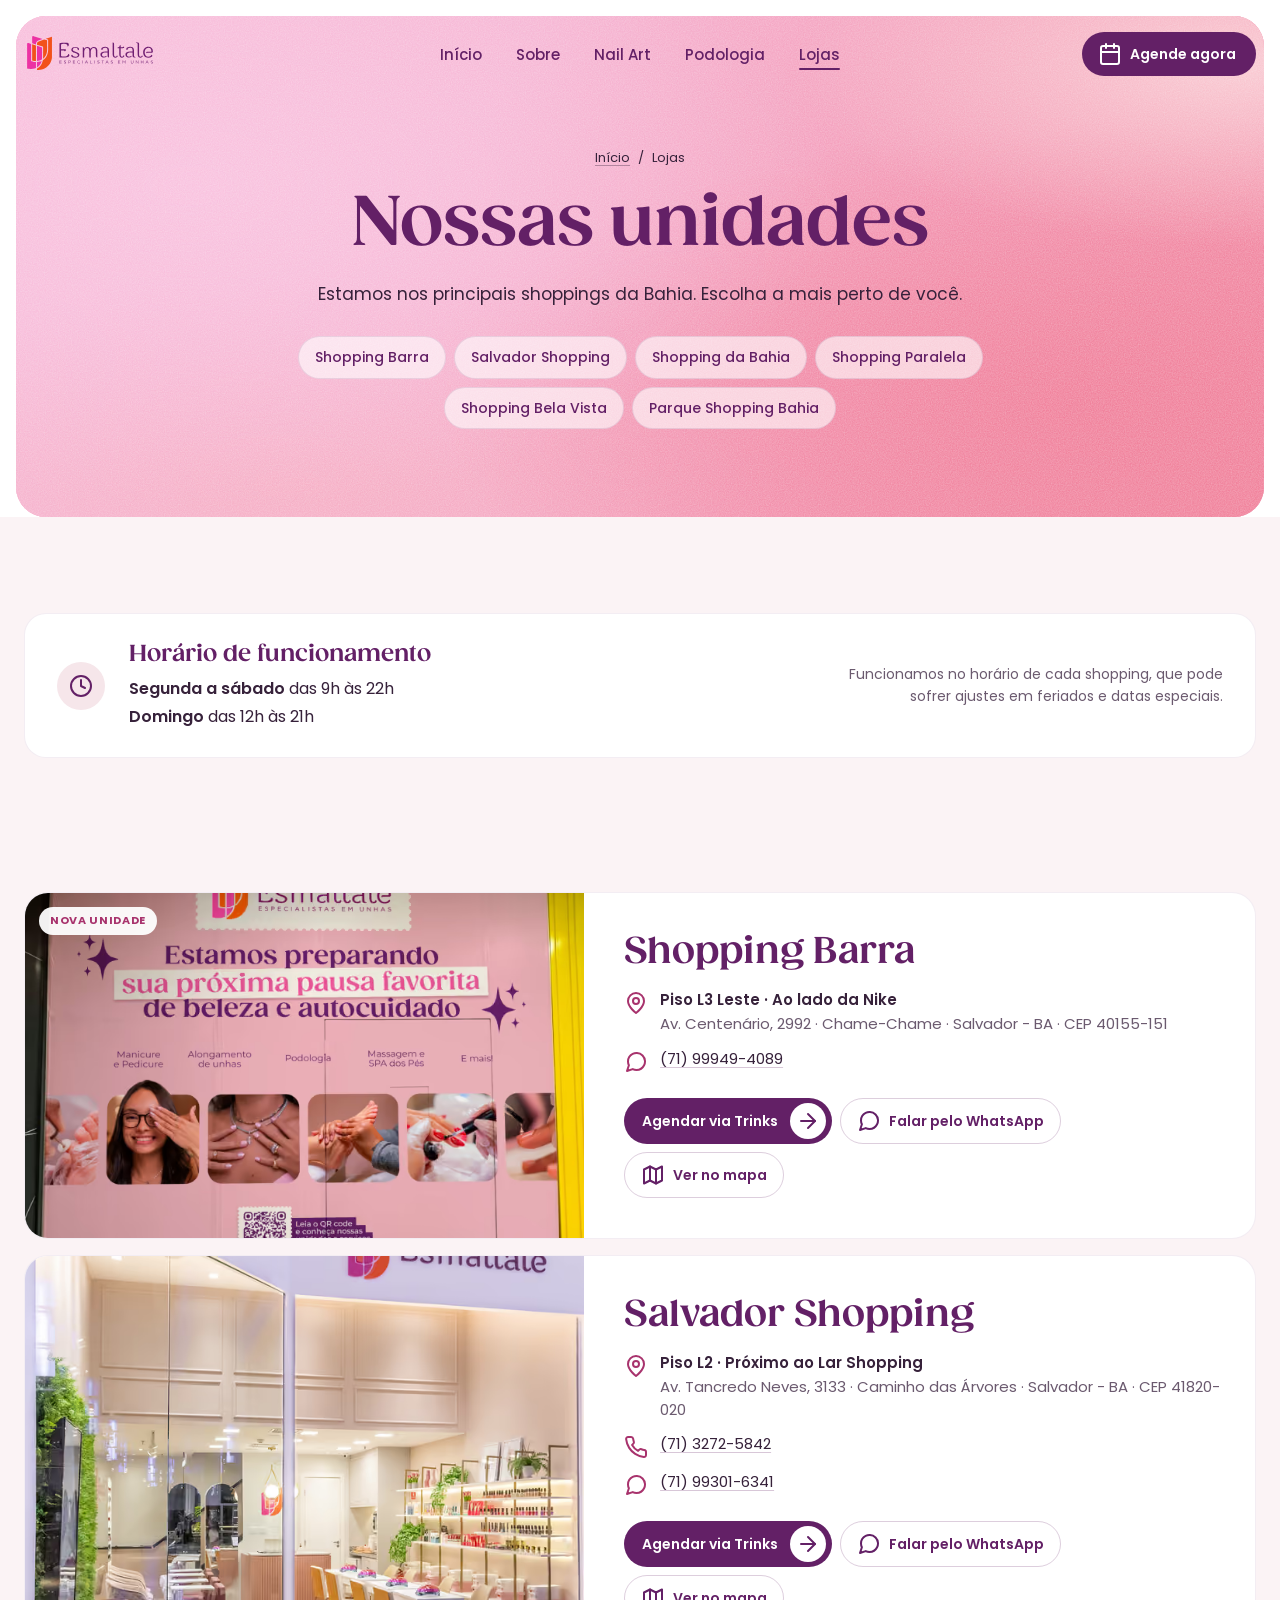
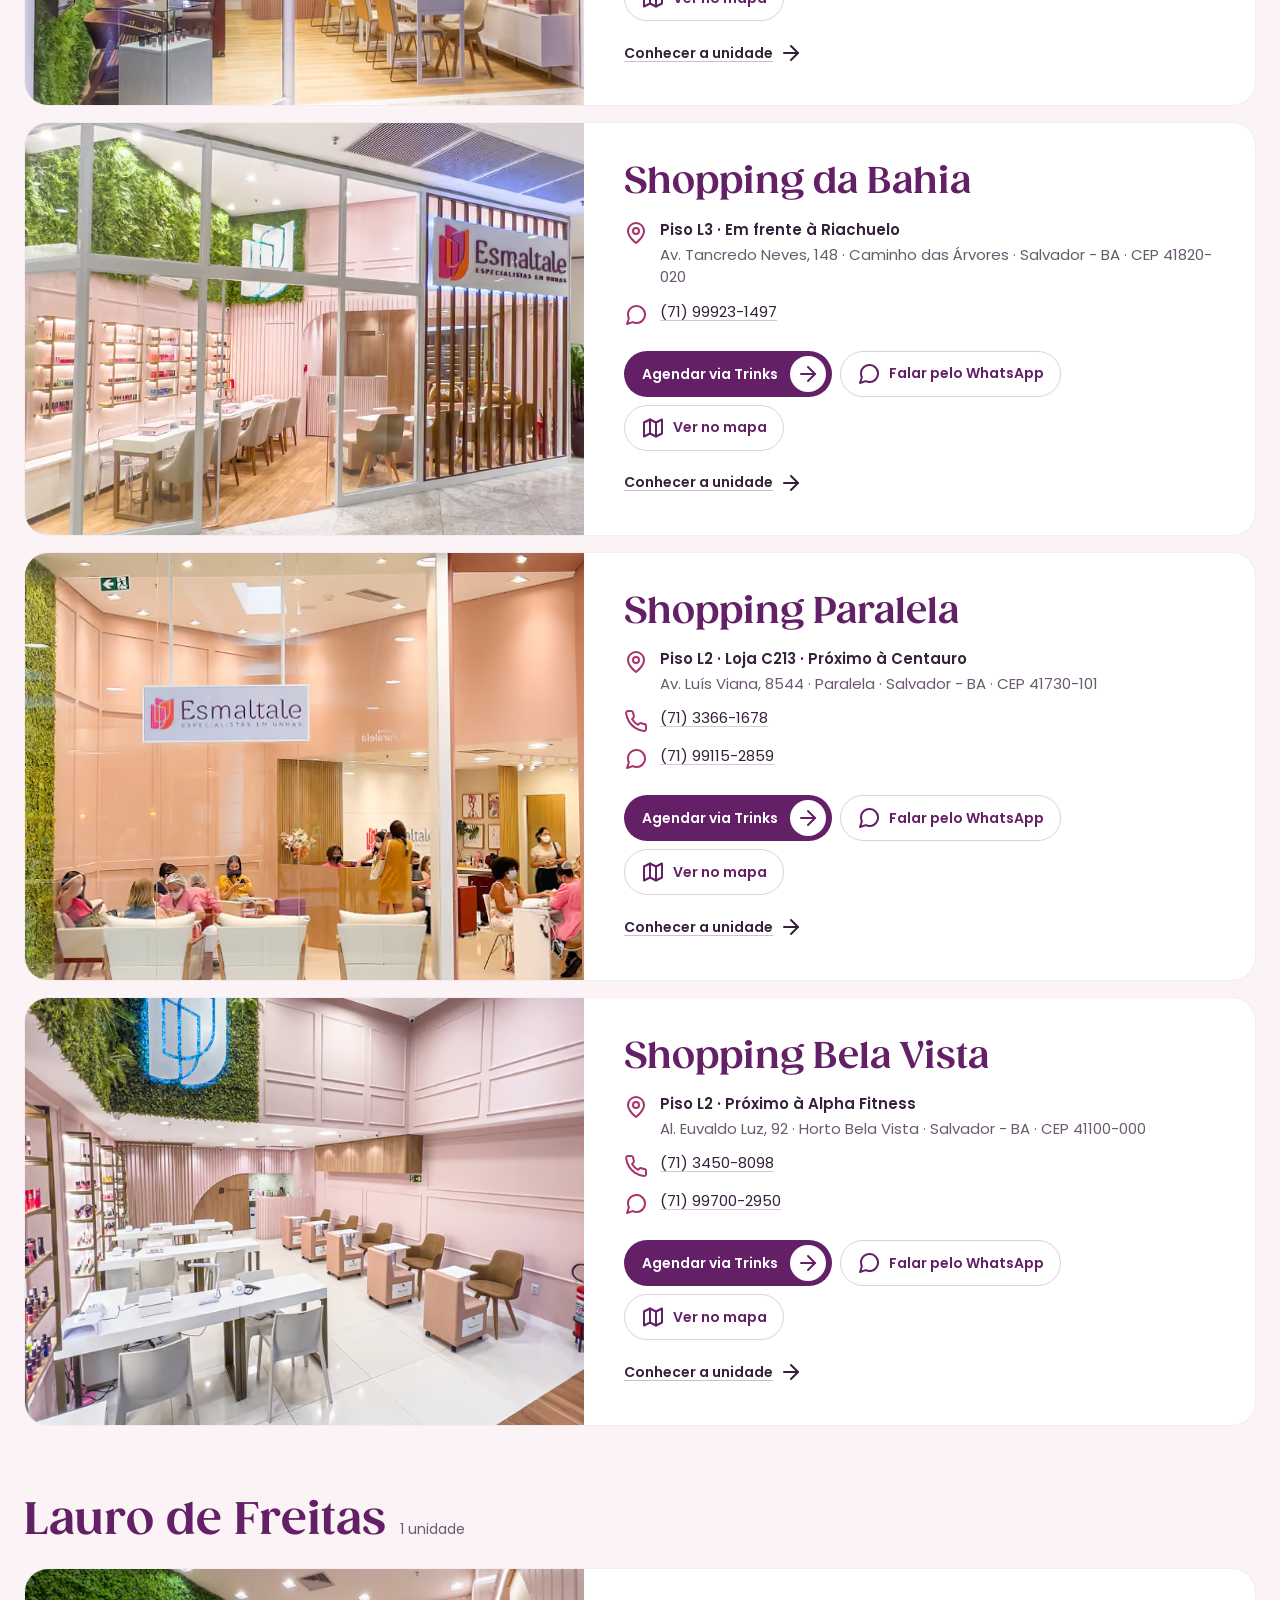
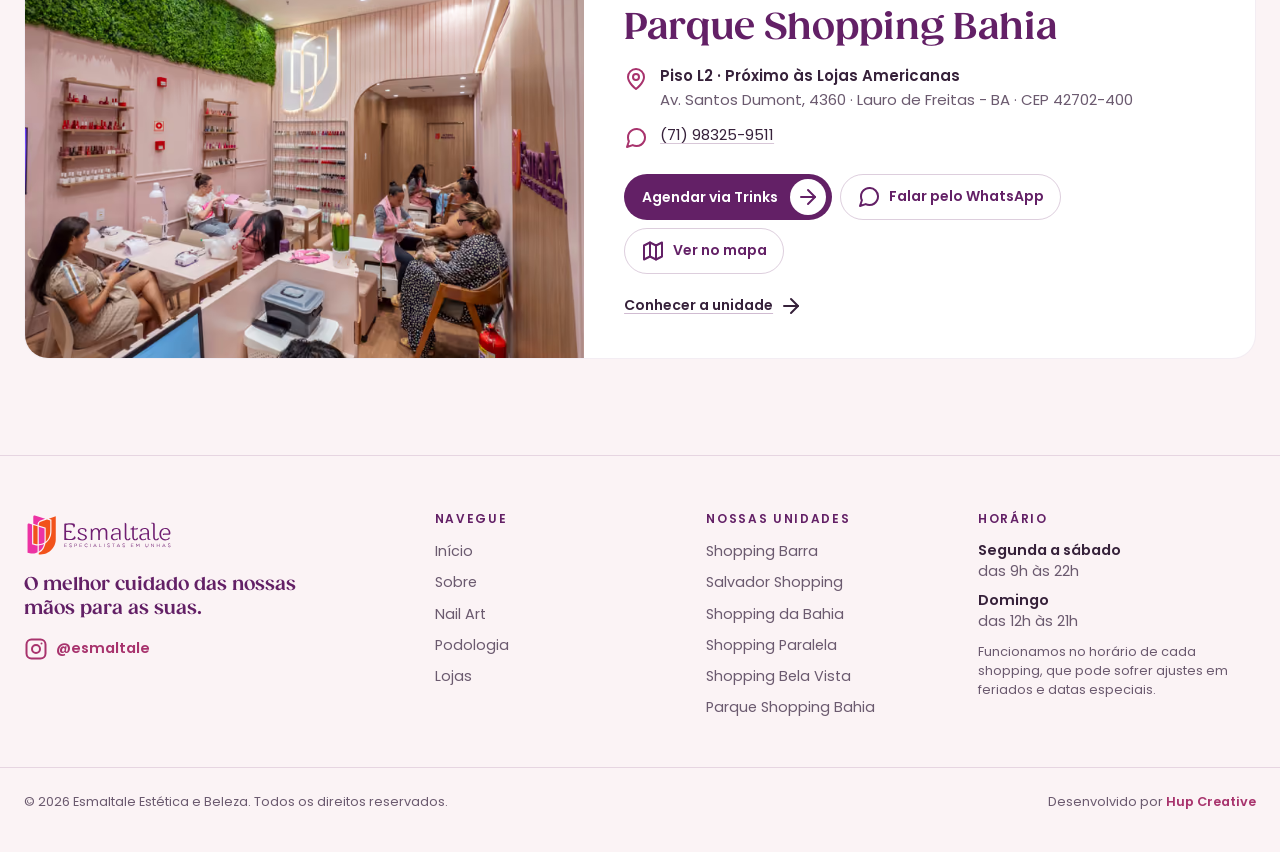
==== lojas/index.html @ c7891228 "Site production gerado da main 21a079e Ícones com fundo branco e respiro para o círculo do Google" ====
<!DOCTYPE html><html lang="pt-BR"><head><meta charset="utf-8"><meta name="viewport" content="width=device-width, initial-scale=1"><title>Unidades Esmaltale em Salvador e Lauro de Freitas</title><meta name="description" content="Endereços, horários e contatos das seis unidades da Esmaltale nos shoppings de Salvador e Lauro de Freitas. Agende pelo Trinks ou WhatsApp."><link rel="canonical" href="https://esmaltale.com.br/lojas/"><meta name="robots" content="index, follow, max-image-preview:large, max-snippet:-1, max-video-preview:-1"><script>document.documentElement.classList.add('js');</script><script>
      addEventListener('pagereveal', function (e) {
        if (!e.viewTransition) return;
        var html = document.documentElement;
        html.classList.add('vt-entrada', 'vt-ativa');
        var fim = function () {
          html.classList.remove('vt-ativa');
        };
        var vt = e.viewTransition;
        vt.ready.catch(fim);
        vt.updateCallbackDone && vt.updateCallbackDone.catch(function () {});
        vt.finished.then(fim, fim);
      });
      addEventListener('pageswap', function (e) {
        var vt = e.viewTransition;
        if (!vt) return;
        var nada = function () {};
        vt.ready.catch(nada);
        vt.updateCallbackDone && vt.updateCallbackDone.catch(nada);
        vt.finished.catch(nada);
      });
    </script><script>(function(){const ga4 = "G-G651HHSCPV";

        window.dataLayer = window.dataLayer || [];
        function gtag() {
          dataLayer.push(arguments);
        }
        window.gtag = gtag;
        gtag('js', new Date());
        gtag('config', ga4);

        (function (src) {
          function carregar() {
            var s = document.createElement('script');
            s.async = true;
            s.src = src;
            document.head.appendChild(s);
          }
          function quandoOcioso() {
            'requestIdleCallback' in window ? requestIdleCallback(carregar, { timeout: 2500 }) : setTimeout(carregar, 1200);
          }
          document.readyState === 'complete' ? quandoOcioso() : addEventListener('load', quandoOcioso, { once: true });
        })('https://www.googletagmanager.com/gtag/js?id=' + ga4);
      })();</script><script>(function(){const metaPixel = "798964139939818";

        !(function (f, b, e, v, n) {
          if (f.fbq) return;
          n = f.fbq = function () {
            n.callMethod ? n.callMethod.apply(n, arguments) : n.queue.push(arguments);
          };
          if (!f._fbq) f._fbq = n;
          n.push = n;
          n.loaded = !0;
          n.version = '2.0';
          n.queue = [];

          function carregar() {
            var t = b.createElement(e);
            t.async = !0;
            t.src = v;
            b.head.appendChild(t);
          }
          function quandoOcioso() {
            'requestIdleCallback' in f ? f.requestIdleCallback(carregar, { timeout: 2500 }) : setTimeout(carregar, 1200);
          }
          b.readyState === 'complete' ? quandoOcioso() : f.addEventListener('load', quandoOcioso, { once: true });
        })(window, document, 'script', 'https://connect.facebook.net/en_US/fbevents.js');
        fbq('init', metaPixel);
        fbq('track', 'PageView');
      })();</script><meta name="theme-color" content="#6B1F7C"><meta name="author" content="Esmaltale"><meta name="format-detection" content="telephone=no"><!-- O Google usa ícones em múltiplos de 48px (48, 96, 192); o .ico cobre navegadores antigos. --><link rel="icon" href="/favicon.ico" sizes="48x48"><link rel="icon" type="image/png" sizes="192x192" href="/favicon-192.png"><link rel="icon" type="image/png" sizes="96x96" href="/favicon-96.png"><link rel="icon" type="image/png" sizes="48x48" href="/favicon-48.png"><link rel="icon" type="image/png" sizes="32x32" href="/favicon-32.png"><link rel="apple-touch-icon" href="/apple-touch-icon.png"><link rel="preload" href="/_astro/gazpacho-bold.3yVyS3ha.woff2" as="font" type="font/woff2" crossorigin><link rel="alternate" type="text/plain" href="/llms.txt" title="Resumo do site para IAs (llms.txt)"><meta property="og:type" content="website"><meta property="og:locale" content="pt_BR"><meta property="og:site_name" content="Esmaltale"><meta property="og:title" content="Unidades Esmaltale em Salvador e Lauro de Freitas"><meta property="og:description" content="Endereços, horários e contatos das seis unidades da Esmaltale nos shoppings de Salvador e Lauro de Freitas. Agende pelo Trinks ou WhatsApp."><meta property="og:url" content="https://esmaltale.com.br/lojas/"><meta property="og:image" content="https://esmaltale.com.br/_astro/salvador-shopping-02.QbQevmQ8_Zq7squ.jpg"><meta property="og:image:secure_url" content="https://esmaltale.com.br/_astro/salvador-shopping-02.QbQevmQ8_Zq7squ.jpg"><meta property="og:image:type" content="image/jpeg"><meta property="og:image:width" content="1200"><meta property="og:image:height" content="630"><meta property="og:image:alt" content="Interior de uma unidade Esmaltale, com bancadas de atendimento e prateleiras de esmaltes"><meta name="twitter:card" content="summary_large_image"><meta name="twitter:title" content="Unidades Esmaltale em Salvador e Lauro de Freitas"><meta name="twitter:description" content="Endereços, horários e contatos das seis unidades da Esmaltale nos shoppings de Salvador e Lauro de Freitas. Agende pelo Trinks ou WhatsApp."><meta name="twitter:image" content="https://esmaltale.com.br/_astro/salvador-shopping-02.QbQevmQ8_Zq7squ.jpg"><meta name="twitter:image:alt" content="Interior de uma unidade Esmaltale, com bancadas de atendimento e prateleiras de esmaltes"><meta name="geo.region" content="BR-BA"><meta name="geo.placename" content="Salvador"><script type="application/ld+json">{"@context":"https://schema.org","@graph":[{"@type":"Organization","@id":"https://esmaltale.com.br/#organizacao","name":"Esmaltale","legalName":"Esmaltale Estética e Beleza","url":"https://esmaltale.com.br/","description":"Rede de esmalterias fundada em 2017 em Salvador, com seis unidades em shoppings de Salvador e Lauro de Freitas. Manicure, pedicure, alongamento de unhas, nail art, SPA dos pés e podologia, com instrumentos esterilizados em autoclave e agendamento online.","logo":{"@type":"ImageObject","@id":"https://esmaltale.com.br/#logo","url":"https://esmaltale.com.br/logo-esmaltale.png","width":1012,"height":278,"caption":"Esmaltale"},"image":{"@id":"https://esmaltale.com.br/#logo"},"slogan":"O melhor cuidado das nossas mãos para as suas.","foundingDate":"2017","foundingLocation":{"@type":"Place","name":"Salvador, Bahia, Brasil"},"areaServed":[{"@type":"City","name":"Salvador","containedInPlace":{"@type":"State","name":"Bahia"}},{"@type":"City","name":"Lauro de Freitas","containedInPlace":{"@type":"State","name":"Bahia"}}],"knowsAbout":["Manicure","Pedicure","Banho de Gel","Banho de Cristal","Alongamento de Unhas","Aplicação de Unhas Postiças","Nail Art","SPA dos Pés","Plástica dos Pés","Podologia","Esmalteria","Cuidado com as unhas","Esterilização em autoclave"],"knowsLanguage":"pt-BR","sameAs":["https://www.instagram.com/esmaltale"],"subOrganization":[{"@id":"https://esmaltale.com.br/lojas/#shopping-barra"},{"@id":"https://esmaltale.com.br/lojas/#salvador-shopping"},{"@id":"https://esmaltale.com.br/lojas/#shopping-da-bahia"},{"@id":"https://esmaltale.com.br/lojas/#shopping-paralela"},{"@id":"https://esmaltale.com.br/lojas/#shopping-bela-vista"},{"@id":"https://esmaltale.com.br/lojas/#parque-shopping-bahia"}],"hasOfferCatalog":{"@type":"OfferCatalog","@id":"https://esmaltale.com.br/#servicos","name":"Serviços Esmaltale","itemListElement":[{"@type":"Offer","position":1,"itemOffered":{"@type":"Service","name":"Manicure","description":"Cuidado completo com as unhas das mãos: limpeza, cutícula, lixamento e esmaltação com acabamento impecável.","provider":{"@id":"https://esmaltale.com.br/#organizacao"},"areaServed":[{"@type":"City","name":"Salvador","containedInPlace":{"@type":"State","name":"Bahia"}},{"@type":"City","name":"Lauro de Freitas","containedInPlace":{"@type":"State","name":"Bahia"}}]}},{"@type":"Offer","position":2,"itemOffered":{"@type":"Service","name":"Pedicure","description":"O mesmo rigor da manicure para os pés. Limpeza, cutícula, lixamento e esmaltação com atenção a cada detalhe.","provider":{"@id":"https://esmaltale.com.br/#organizacao"},"areaServed":[{"@type":"City","name":"Salvador","containedInPlace":{"@type":"State","name":"Bahia"}},{"@type":"City","name":"Lauro de Freitas","containedInPlace":{"@type":"State","name":"Bahia"}}]}},{"@type":"Offer","position":3,"itemOffered":{"@type":"Service","name":"Banho de Gel","description":"Esmaltação de longa duração com gel de alta qualidade. Brilho intenso e resistência para o dia a dia.","provider":{"@id":"https://esmaltale.com.br/#organizacao"},"areaServed":[{"@type":"City","name":"Salvador","containedInPlace":{"@type":"State","name":"Bahia"}},{"@type":"City","name":"Lauro de Freitas","containedInPlace":{"@type":"State","name":"Bahia"}}],"url":"https://esmaltale.com.br/nail-art/#banho-de-gel"}},{"@type":"Offer","position":4,"itemOffered":{"@type":"Service","name":"Banho de Cristal","description":"Esmaltação em gel que reforça a estrutura da unha natural, sem extensão. Resultado natural e duradouro.","provider":{"@id":"https://esmaltale.com.br/#organizacao"},"areaServed":[{"@type":"City","name":"Salvador","containedInPlace":{"@type":"State","name":"Bahia"}},{"@type":"City","name":"Lauro de Freitas","containedInPlace":{"@type":"State","name":"Bahia"}}],"url":"https://esmaltale.com.br/nail-art/#banho-de-cristal"}},{"@type":"Offer","position":5,"itemOffered":{"@type":"Service","name":"Alongamento de Unhas","description":"Extensão profissional com modelagem personalizada no formato que mais combina com você, sempre com refinamento e acabamento.","provider":{"@id":"https://esmaltale.com.br/#organizacao"},"areaServed":[{"@type":"City","name":"Salvador","containedInPlace":{"@type":"State","name":"Bahia"}},{"@type":"City","name":"Lauro de Freitas","containedInPlace":{"@type":"State","name":"Bahia"}}],"url":"https://esmaltale.com.br/nail-art/#fibra-de-vidro"}},{"@type":"Offer","position":6,"itemOffered":{"@type":"Service","name":"Aplicação de Unhas Postiças","description":"Solução rápida e elegante para quem quer unhas mais longas e perfeitas em qualquer ocasião.","provider":{"@id":"https://esmaltale.com.br/#organizacao"},"areaServed":[{"@type":"City","name":"Salvador","containedInPlace":{"@type":"State","name":"Bahia"}},{"@type":"City","name":"Lauro de Freitas","containedInPlace":{"@type":"State","name":"Bahia"}}],"url":"https://esmaltale.com.br/nail-art/#unhas-posticas"}},{"@type":"Offer","position":7,"itemOffered":{"@type":"Service","name":"Nail Art","description":"Designs exclusivos e personalizados. Do minimalismo às tendências mais ousadas para realçar o seu estilo.","provider":{"@id":"https://esmaltale.com.br/#organizacao"},"areaServed":[{"@type":"City","name":"Salvador","containedInPlace":{"@type":"State","name":"Bahia"}},{"@type":"City","name":"Lauro de Freitas","containedInPlace":{"@type":"State","name":"Bahia"}}],"url":"https://esmaltale.com.br/nail-art/"}},{"@type":"Offer","position":8,"itemOffered":{"@type":"Service","name":"SPA dos Pés","description":"Imersão relaxante com esfoliação, hidratação e massagem. Um momento só seu, do início ao fim.","provider":{"@id":"https://esmaltale.com.br/#organizacao"},"areaServed":[{"@type":"City","name":"Salvador","containedInPlace":{"@type":"State","name":"Bahia"}},{"@type":"City","name":"Lauro de Freitas","containedInPlace":{"@type":"State","name":"Bahia"}}]}},{"@type":"Offer","position":9,"itemOffered":{"@type":"Service","name":"Plástica dos Pés","description":"Tratamento intensivo para calcanhar e pele dos pés com resultados visíveis desde a primeira sessão.","provider":{"@id":"https://esmaltale.com.br/#organizacao"},"areaServed":[{"@type":"City","name":"Salvador","containedInPlace":{"@type":"State","name":"Bahia"}},{"@type":"City","name":"Lauro de Freitas","containedInPlace":{"@type":"State","name":"Bahia"}}]}},{"@type":"Offer","position":10,"itemOffered":{"@type":"Service","name":"Podologia","description":"Cuidado clínico com as unhas e a pele dos pés. Trata encravamentos, calos, fissuras e infecções com segurança e precisão.","provider":{"@id":"https://esmaltale.com.br/#organizacao"},"areaServed":[{"@type":"City","name":"Salvador","containedInPlace":{"@type":"State","name":"Bahia"}},{"@type":"City","name":"Lauro de Freitas","containedInPlace":{"@type":"State","name":"Bahia"}}],"url":"https://esmaltale.com.br/podologia/"}}]}},{"@type":"WebSite","@id":"https://esmaltale.com.br/#site","name":"Esmaltale","url":"https://esmaltale.com.br/","description":"Rede de esmalterias fundada em 2017 em Salvador, com seis unidades em shoppings de Salvador e Lauro de Freitas. Manicure, pedicure, alongamento de unhas, nail art, SPA dos pés e podologia, com instrumentos esterilizados em autoclave e agendamento online.","inLanguage":"pt-BR","publisher":{"@id":"https://esmaltale.com.br/#organizacao"},"about":{"@id":"https://esmaltale.com.br/#organizacao"}},{"@type":"CollectionPage","@id":"https://esmaltale.com.br/lojas/#pagina","url":"https://esmaltale.com.br/lojas/","name":"Unidades Esmaltale","description":"Endereços, horários e contatos das seis unidades da Esmaltale nos shoppings de Salvador e Lauro de Freitas. Agende pelo Trinks ou WhatsApp.","inLanguage":"pt-BR","isPartOf":{"@id":"https://esmaltale.com.br/#site"},"about":{"@id":"https://esmaltale.com.br/#organizacao"},"publisher":{"@id":"https://esmaltale.com.br/#organizacao"},"dateModified":"2026-11-04","primaryImageOfPage":{"@type":"ImageObject","url":"https://esmaltale.com.br/_astro/salvador-shopping-02.QbQevmQ8_Z17SpxV.jpg"},"image":"https://esmaltale.com.br/_astro/salvador-shopping-02.QbQevmQ8_Z17SpxV.jpg","mainEntity":[{"@id":"https://esmaltale.com.br/lojas/#shopping-barra"},{"@id":"https://esmaltale.com.br/lojas/#salvador-shopping"},{"@id":"https://esmaltale.com.br/lojas/#shopping-da-bahia"},{"@id":"https://esmaltale.com.br/lojas/#shopping-paralela"},{"@id":"https://esmaltale.com.br/lojas/#shopping-bela-vista"},{"@id":"https://esmaltale.com.br/lojas/#parque-shopping-bahia"}],"breadcrumb":{"@id":"https://esmaltale.com.br/lojas/#trilha"}},{"@type":"BreadcrumbList","@id":"https://esmaltale.com.br/lojas/#trilha","itemListElement":[{"@type":"ListItem","position":1,"name":"Início","item":"https://esmaltale.com.br/"},{"@type":"ListItem","position":2,"name":"Lojas","item":"https://esmaltale.com.br/lojas/"}]},{"@type":["BeautySalon","NailSalon"],"@id":"https://esmaltale.com.br/lojas/#shopping-barra","name":"Esmaltale Shopping Barra","description":"Esmalteria Esmaltale no Shopping Barra, em Salvador (Piso L3 Leste · Ao lado da Nike): manicure, pedicure, alongamento, nail art, SPA dos pés e podologia.","parentOrganization":{"@id":"https://esmaltale.com.br/#organizacao"},"brand":{"@id":"https://esmaltale.com.br/#organizacao"},"url":"https://esmaltale.com.br/lojas/#shopping-barra","logo":{"@id":"https://esmaltale.com.br/#logo"},"image":"https://esmaltale.com.br/_astro/shopping-barra.BpsBijfr_1XgWzv.jpg","telephone":"+5571999494089","address":{"@type":"PostalAddress","streetAddress":"Av. Centenário, 2992, Piso L3 Leste","addressNeighborhood":"Chame-Chame","addressLocality":"Salvador","addressRegion":"BA","postalCode":"40155-151","addressCountry":"BR"},"containedInPlace":{"@type":"ShoppingCenter","name":"Shopping Barra","address":{"@type":"PostalAddress","streetAddress":"Av. Centenário, 2992","addressLocality":"Salvador","addressRegion":"BA","postalCode":"40155-151","addressCountry":"BR"}},"geo":{"@type":"GeoCoordinates","latitude":-13.0071675,"longitude":-38.5247271},"hasMap":"https://www.google.com/maps?cid=7693819465966985537","areaServed":{"@type":"City","name":"Salvador"},"openingHoursSpecification":[{"@type":"OpeningHoursSpecification","dayOfWeek":["Monday","Tuesday","Wednesday","Thursday","Friday","Saturday"],"opens":"09:00","closes":"22:00"},{"@type":"OpeningHoursSpecification","dayOfWeek":["Sunday"],"opens":"12:00","closes":"21:00"}],"currenciesAccepted":"BRL","knowsLanguage":"pt-BR","hasOfferCatalog":{"@id":"https://esmaltale.com.br/#servicos"},"contactPoint":{"@type":"ContactPoint","contactType":"agendamento","telephone":"+5571999494089","url":"https://wa.me/5571999494089","availableLanguage":"pt-BR"},"sameAs":["https://www.google.com/maps?cid=7693819465966985537","https://www.trinks.com/esmaltale-shopping-barra"],"potentialAction":{"@type":"ReserveAction","name":"Agendar pelo Trinks","target":{"@type":"EntryPoint","urlTemplate":"https://www.trinks.com/esmaltale-shopping-barra","inLanguage":"pt-BR"}}},{"@type":["BeautySalon","NailSalon"],"@id":"https://esmaltale.com.br/lojas/#salvador-shopping","name":"Esmaltale Salvador Shopping","description":"Esmalteria Esmaltale no Salvador Shopping, em Salvador (Piso L2 · Próximo ao Lar Shopping): manicure, pedicure, alongamento, nail art, SPA dos pés e podologia.","parentOrganization":{"@id":"https://esmaltale.com.br/#organizacao"},"brand":{"@id":"https://esmaltale.com.br/#organizacao"},"url":"https://esmaltale.com.br/lojas/#salvador-shopping","logo":{"@id":"https://esmaltale.com.br/#logo"},"image":"https://esmaltale.com.br/_astro/salvador-shopping.BZX32VnW_Z239For.jpg","telephone":"+557132725842","address":{"@type":"PostalAddress","streetAddress":"Av. Tancredo Neves, 3133, Piso L2","addressNeighborhood":"Caminho das Árvores","addressLocality":"Salvador","addressRegion":"BA","postalCode":"41820-020","addressCountry":"BR"},"containedInPlace":{"@type":"ShoppingCenter","name":"Salvador Shopping","address":{"@type":"PostalAddress","streetAddress":"Av. Tancredo Neves, 3133","addressLocality":"Salvador","addressRegion":"BA","postalCode":"41820-020","addressCountry":"BR"}},"geo":{"@type":"GeoCoordinates","latitude":-12.9785509,"longitude":-38.4541098},"hasMap":"https://www.google.com/maps?cid=7686953596061038359","areaServed":{"@type":"City","name":"Salvador"},"openingHoursSpecification":[{"@type":"OpeningHoursSpecification","dayOfWeek":["Monday","Tuesday","Wednesday","Thursday","Friday","Saturday"],"opens":"09:00","closes":"22:00"},{"@type":"OpeningHoursSpecification","dayOfWeek":["Sunday"],"opens":"12:00","closes":"21:00"}],"currenciesAccepted":"BRL","knowsLanguage":"pt-BR","hasOfferCatalog":{"@id":"https://esmaltale.com.br/#servicos"},"contactPoint":{"@type":"ContactPoint","contactType":"agendamento","telephone":"+5571993016341","url":"https://wa.me/5571993016341","availableLanguage":"pt-BR"},"sameAs":["https://www.google.com/maps?cid=7686953596061038359","https://www.trinks.com/esmaltalesalvadorshopping","https://loja.esmaltale.com.br/conheca/salvadorshopping"],"potentialAction":{"@type":"ReserveAction","name":"Agendar pelo Trinks","target":{"@type":"EntryPoint","urlTemplate":"https://www.trinks.com/esmaltalesalvadorshopping","inLanguage":"pt-BR"}}},{"@type":["BeautySalon","NailSalon"],"@id":"https://esmaltale.com.br/lojas/#shopping-da-bahia","name":"Esmaltale Shopping da Bahia","description":"Esmalteria Esmaltale no Shopping da Bahia, em Salvador (Piso L3 · Em frente à Riachuelo): manicure, pedicure, alongamento, nail art, SPA dos pés e podologia.","parentOrganization":{"@id":"https://esmaltale.com.br/#organizacao"},"brand":{"@id":"https://esmaltale.com.br/#organizacao"},"url":"https://esmaltale.com.br/lojas/#shopping-da-bahia","logo":{"@id":"https://esmaltale.com.br/#logo"},"image":"https://esmaltale.com.br/_astro/shopping-da-bahia.BCdLF40N_Z1iis1s.jpg","telephone":"+5571999231497","address":{"@type":"PostalAddress","streetAddress":"Av. Tancredo Neves, 148, Piso L3","addressNeighborhood":"Caminho das Árvores","addressLocality":"Salvador","addressRegion":"BA","postalCode":"41820-020","addressCountry":"BR"},"containedInPlace":{"@type":"ShoppingCenter","name":"Shopping da Bahia","address":{"@type":"PostalAddress","streetAddress":"Av. Tancredo Neves, 148","addressLocality":"Salvador","addressRegion":"BA","postalCode":"41820-020","addressCountry":"BR"}},"geo":{"@type":"GeoCoordinates","latitude":-12.9817061,"longitude":-38.4646255},"hasMap":"https://www.google.com/maps?cid=3673152592179540768","areaServed":{"@type":"City","name":"Salvador"},"openingHoursSpecification":[{"@type":"OpeningHoursSpecification","dayOfWeek":["Monday","Tuesday","Wednesday","Thursday","Friday","Saturday"],"opens":"09:00","closes":"22:00"},{"@type":"OpeningHoursSpecification","dayOfWeek":["Sunday"],"opens":"12:00","closes":"21:00"}],"currenciesAccepted":"BRL","knowsLanguage":"pt-BR","hasOfferCatalog":{"@id":"https://esmaltale.com.br/#servicos"},"contactPoint":{"@type":"ContactPoint","contactType":"agendamento","telephone":"+5571999231497","url":"https://wa.me/5571999231497","availableLanguage":"pt-BR"},"sameAs":["https://www.google.com/maps?cid=3673152592179540768","https://www.trinks.com/esmaltale-shopping-da-bahia-","https://loja.esmaltale.com.br/conheca/shoppingdabahia"],"potentialAction":{"@type":"ReserveAction","name":"Agendar pelo Trinks","target":{"@type":"EntryPoint","urlTemplate":"https://www.trinks.com/esmaltale-shopping-da-bahia-","inLanguage":"pt-BR"}}},{"@type":["BeautySalon","NailSalon"],"@id":"https://esmaltale.com.br/lojas/#shopping-paralela","name":"Esmaltale Shopping Paralela","description":"Esmalteria Esmaltale no Shopping Paralela, em Salvador (Piso L2 · Loja C213 · Próximo à Centauro): manicure, pedicure, alongamento, nail art, SPA dos pés e podologia.","parentOrganization":{"@id":"https://esmaltale.com.br/#organizacao"},"brand":{"@id":"https://esmaltale.com.br/#organizacao"},"url":"https://esmaltale.com.br/lojas/#shopping-paralela","logo":{"@id":"https://esmaltale.com.br/#logo"},"image":"https://esmaltale.com.br/_astro/shopping-paralela.I9VgSTXT_Z15roR4.jpg","telephone":"+557133661678","address":{"@type":"PostalAddress","streetAddress":"Av. Luís Viana, 8544, Piso L2, Loja C213","addressNeighborhood":"Paralela","addressLocality":"Salvador","addressRegion":"BA","postalCode":"41730-101","addressCountry":"BR"},"containedInPlace":{"@type":"ShoppingCenter","name":"Shopping Paralela","address":{"@type":"PostalAddress","streetAddress":"Av. Luís Viana, 8544","addressLocality":"Salvador","addressRegion":"BA","postalCode":"41730-101","addressCountry":"BR"}},"geo":{"@type":"GeoCoordinates","latitude":-12.9366876,"longitude":-38.3945855},"hasMap":"https://www.google.com/maps?cid=1865418680387577062","areaServed":{"@type":"City","name":"Salvador"},"openingHoursSpecification":[{"@type":"OpeningHoursSpecification","dayOfWeek":["Monday","Tuesday","Wednesday","Thursday","Friday","Saturday"],"opens":"09:00","closes":"22:00"},{"@type":"OpeningHoursSpecification","dayOfWeek":["Sunday"],"opens":"12:00","closes":"21:00"}],"currenciesAccepted":"BRL","knowsLanguage":"pt-BR","hasOfferCatalog":{"@id":"https://esmaltale.com.br/#servicos"},"contactPoint":{"@type":"ContactPoint","contactType":"agendamento","telephone":"+5571991152859","url":"https://wa.me/5571991152859","availableLanguage":"pt-BR"},"sameAs":["https://www.google.com/maps?cid=1865418680387577062","https://www.trinks.com/esmaltale-shop-paralela","https://loja.esmaltale.com.br/conheca/shoppingparalela"],"potentialAction":{"@type":"ReserveAction","name":"Agendar pelo Trinks","target":{"@type":"EntryPoint","urlTemplate":"https://www.trinks.com/esmaltale-shop-paralela","inLanguage":"pt-BR"}}},{"@type":["BeautySalon","NailSalon"],"@id":"https://esmaltale.com.br/lojas/#shopping-bela-vista","name":"Esmaltale Shopping Bela Vista","description":"Esmalteria Esmaltale no Shopping Bela Vista, em Salvador (Piso L2 · Próximo à Alpha Fitness): manicure, pedicure, alongamento, nail art, SPA dos pés e podologia.","parentOrganization":{"@id":"https://esmaltale.com.br/#organizacao"},"brand":{"@id":"https://esmaltale.com.br/#organizacao"},"url":"https://esmaltale.com.br/lojas/#shopping-bela-vista","logo":{"@id":"https://esmaltale.com.br/#logo"},"image":"https://esmaltale.com.br/_astro/shopping-bela-vista.RmHpDEH2_ZMXTFr.jpg","telephone":"+557134508098","address":{"@type":"PostalAddress","streetAddress":"Al. Euvaldo Luz, 92, Piso L2","addressNeighborhood":"Horto Bela Vista","addressLocality":"Salvador","addressRegion":"BA","postalCode":"41100-000","addressCountry":"BR"},"containedInPlace":{"@type":"ShoppingCenter","name":"Shopping Bela Vista","address":{"@type":"PostalAddress","streetAddress":"Al. Euvaldo Luz, 92","addressLocality":"Salvador","addressRegion":"BA","postalCode":"41100-000","addressCountry":"BR"}},"geo":{"@type":"GeoCoordinates","latitude":-12.9704379,"longitude":-38.4742036},"hasMap":"https://www.google.com/maps?cid=11797337463690376936","areaServed":{"@type":"City","name":"Salvador"},"openingHoursSpecification":[{"@type":"OpeningHoursSpecification","dayOfWeek":["Monday","Tuesday","Wednesday","Thursday","Friday","Saturday"],"opens":"09:00","closes":"22:00"},{"@type":"OpeningHoursSpecification","dayOfWeek":["Sunday"],"opens":"12:00","closes":"21:00"}],"currenciesAccepted":"BRL","knowsLanguage":"pt-BR","hasOfferCatalog":{"@id":"https://esmaltale.com.br/#servicos"},"contactPoint":{"@type":"ContactPoint","contactType":"agendamento","telephone":"+5571997002950","url":"https://wa.me/5571997002950","availableLanguage":"pt-BR"},"sameAs":["https://www.google.com/maps?cid=11797337463690376936","https://www.trinks.com/esmaltale-shopping-bela-vista","https://loja.esmaltale.com.br/conheca/shoppingbelavista"],"potentialAction":{"@type":"ReserveAction","name":"Agendar pelo Trinks","target":{"@type":"EntryPoint","urlTemplate":"https://www.trinks.com/esmaltale-shopping-bela-vista","inLanguage":"pt-BR"}}},{"@type":["BeautySalon","NailSalon"],"@id":"https://esmaltale.com.br/lojas/#parque-shopping-bahia","name":"Esmaltale Parque Shopping Bahia","description":"Esmalteria Esmaltale no Parque Shopping Bahia, em Lauro de Freitas (Piso L2 · Próximo às Lojas Americanas): manicure, pedicure, alongamento, nail art, SPA dos pés e podologia.","parentOrganization":{"@id":"https://esmaltale.com.br/#organizacao"},"brand":{"@id":"https://esmaltale.com.br/#organizacao"},"url":"https://esmaltale.com.br/lojas/#parque-shopping-bahia","logo":{"@id":"https://esmaltale.com.br/#logo"},"image":"https://esmaltale.com.br/_astro/parque-shopping-bahia.ALylXDoR_1guLSz.jpg","telephone":"+5571983259511","address":{"@type":"PostalAddress","streetAddress":"Av. Santos Dumont, 4360, Piso L2","addressLocality":"Lauro de Freitas","addressRegion":"BA","postalCode":"42702-400","addressCountry":"BR"},"containedInPlace":{"@type":"ShoppingCenter","name":"Parque Shopping Bahia","address":{"@type":"PostalAddress","streetAddress":"Av. Santos Dumont, 4360","addressLocality":"Lauro de Freitas","addressRegion":"BA","postalCode":"42702-400","addressCountry":"BR"}},"geo":{"@type":"GeoCoordinates","latitude":-12.8884395,"longitude":-38.318028},"hasMap":"https://www.google.com/maps?cid=17028121796568796822","areaServed":{"@type":"City","name":"Lauro de Freitas"},"openingHoursSpecification":[{"@type":"OpeningHoursSpecification","dayOfWeek":["Monday","Tuesday","Wednesday","Thursday","Friday","Saturday"],"opens":"09:00","closes":"22:00"},{"@type":"OpeningHoursSpecification","dayOfWeek":["Sunday"],"opens":"12:00","closes":"21:00"}],"currenciesAccepted":"BRL","knowsLanguage":"pt-BR","hasOfferCatalog":{"@id":"https://esmaltale.com.br/#servicos"},"contactPoint":{"@type":"ContactPoint","contactType":"agendamento","telephone":"+5571983259511","url":"https://wa.me/5571983259511","availableLanguage":"pt-BR"},"sameAs":["https://www.google.com/maps?cid=17028121796568796822","https://www.trinks.com/esmaltale-salvador-norte-shopping","https://loja.esmaltale.com.br/conheca/parqueshoppingbahia"],"potentialAction":{"@type":"ReserveAction","name":"Agendar pelo Trinks","target":{"@type":"EntryPoint","urlTemplate":"https://www.trinks.com/esmaltale-salvador-norte-shopping","inLanguage":"pt-BR"}}}]}</script><link rel="stylesheet" href="/_astro/BaseLayout.DVXbwnxV.css"><style>.hero-internal[data-astro-cid-avl7maqe]{padding:calc(var(--preview-h) + var(--frame-inset)) var(--frame-inset) 0;background-color:var(--color-white)}.hero-internal__frame[data-astro-cid-avl7maqe]{isolation:isolate;padding-top:calc(var(--header-h) + 32px);color:var(--color-purple);background-color:var(--color-blush);border-radius:18px;padding-bottom:56px;position:relative;overflow:hidden}.hero-internal__grid[data-astro-cid-avl7maqe]{z-index:1;align-items:center;gap:40px;display:grid;position:relative}.hero-internal__midia[data-astro-cid-avl7maqe]{min-width:0}.hero-internal__texto[data-astro-cid-avl7maqe]{text-align:center;max-width:760px;animation:heroInternoEntra 1s var(--ease-out-expo) both;margin-inline:auto}.hero-internal__trilha[data-astro-cid-avl7maqe]{color:var(--color-purple-dark);justify-content:center;gap:8px;margin-bottom:20px;font-size:.8125rem;display:flex}.hero-internal__trilha[data-astro-cid-avl7maqe] a[data-astro-cid-avl7maqe]{text-underline-offset:3px;transition:color .25s var(--ease);text-decoration:underline #36213a59}.hero-internal__trilha[data-astro-cid-avl7maqe] a[data-astro-cid-avl7maqe]:hover{color:var(--color-purple)}.hero-internal__tag[data-astro-cid-avl7maqe]{letter-spacing:.16em;text-transform:uppercase;color:var(--color-purple-dark);margin-bottom:14px;font-size:.8125rem;font-style:italic;display:block}.hero-internal__title[data-astro-cid-avl7maqe]{letter-spacing:-.012em;text-wrap:balance;font-size:clamp(2.4rem,5.4vw,4.25rem);line-height:1.04}.hero-internal__texto[data-astro-cid-avl7maqe] p{max-width:62ch;color:var(--color-purple-dark);margin:20px auto 0;font-size:1.0625rem;line-height:1.7}.hero-internal__texto[data-astro-cid-avl7maqe] .hero-internal__acoes{flex-wrap:wrap;justify-content:center;gap:12px 24px;margin-top:32px;display:flex}@keyframes heroInternoEntra{0%{opacity:0;transform:translateY(24px)}}@media (width>=768px){.hero-internal__frame[data-astro-cid-avl7maqe]{padding-top:calc(var(--header-h) + 56px);border-radius:30px;padding-bottom:88px}}@media (width>=1024px){.hero-internal__frame--midia[data-astro-cid-avl7maqe] .hero-internal__grid[data-astro-cid-avl7maqe]{grid-template-columns:minmax(0,1.05fr) minmax(0,.95fr);gap:64px}.hero-internal__frame--midia[data-astro-cid-avl7maqe] .hero-internal__texto[data-astro-cid-avl7maqe]{text-align:left;margin-inline:0}.hero-internal__frame--midia[data-astro-cid-avl7maqe] .hero-internal__trilha[data-astro-cid-avl7maqe]{justify-content:flex-start}.hero-internal__frame--midia[data-astro-cid-avl7maqe] .hero-internal__texto[data-astro-cid-avl7maqe] p{margin-inline:0}.hero-internal__frame--midia[data-astro-cid-avl7maqe] .hero-internal__texto[data-astro-cid-avl7maqe] .hero-internal__acoes{justify-content:flex-start}.hero-internal__frame--sangrada[data-astro-cid-avl7maqe]{padding-bottom:0}.hero-internal__frame--sangrada[data-astro-cid-avl7maqe] .hero-internal__grid[data-astro-cid-avl7maqe]{align-items:stretch}.hero-internal__frame--sangrada[data-astro-cid-avl7maqe] .hero-internal__texto[data-astro-cid-avl7maqe]{align-self:center;padding-bottom:88px}}@media (width<=1023px){.hero-internal__frame--sangrada[data-astro-cid-avl7maqe]{padding-bottom:0}.hero-internal__frame--sangrada[data-astro-cid-avl7maqe] .hero-internal__midia[data-astro-cid-avl7maqe]{margin-inline:calc(-1 * var(--gutter))}}@media (prefers-reduced-motion:reduce){.hero-internal__texto[data-astro-cid-avl7maqe]{animation:none}}
</style><link rel="stylesheet" href="/_astro/lojas.Cqoq23sH.css"></head><body><a href="#conteudo" class="skip-link">Pular para o conteúdo</a><header class="site-header" data-header data-astro-cid-isef26zo><div class="container site-header__inner" data-astro-cid-isef26zo><a href="/" class="site-header__logo" aria-label="Esmaltale, página inicial" data-astro-cid-isef26zo><img src="/_astro/logo-cor.Dva9ngQj.svg" width="140" height="43" alt="" class="logo" data-astro-cid-isef26zo></a><nav class="site-nav" aria-label="Principal" data-astro-cid-isef26zo><ul data-astro-cid-isef26zo><li data-astro-cid-isef26zo><a href="/" data-astro-cid-isef26zo>Início</a></li><li data-astro-cid-isef26zo><a href="/sobre/" data-astro-cid-isef26zo>Sobre</a></li><li data-astro-cid-isef26zo><a href="/nail-art/" data-astro-cid-isef26zo>Nail Art</a></li><li data-astro-cid-isef26zo><a href="/podologia/" data-astro-cid-isef26zo>Podologia</a></li><li data-astro-cid-isef26zo><a href="/lojas/" aria-current="page" data-astro-cid-isef26zo>Lojas</a></li></ul></nav><button type="button" class="site-header__cta" data-booking data-booking-origem="header" data-astro-cid-isef26zo><svg xmlns="http://www.w3.org/2000/svg" viewBox="0 0 24 24" width="18" height="18" fill="none" stroke="currentColor" stroke-width="2" stroke-linecap="round" stroke-linejoin="round" class="icon" aria-hidden="true" focusable="false"><rect pathLength="1" x="3" y="4" width="18" height="18" rx="2"></rect><path pathLength="1" d="M16 2v4"></path><path pathLength="1" d="M8 2v4"></path><path pathLength="1" d="M3 10h18"></path></svg>Agende agora</button><button type="button" class="site-header__toggle" aria-expanded="false" aria-controls="mobile-menu" aria-label="Abrir menu" data-menu-toggle data-astro-cid-isef26zo><svg xmlns="http://www.w3.org/2000/svg" viewBox="0 0 24 24" width="24" height="24" fill="none" stroke="currentColor" stroke-width="2" stroke-linecap="round" stroke-linejoin="round" class="icon" aria-hidden="true" focusable="false"><path pathLength="1" d="M4 7h16"></path><path pathLength="1" d="M4 12h16"></path><path pathLength="1" d="M4 17h16"></path></svg></button></div></header><div class="mobile-menu" id="mobile-menu" hidden data-mobile-menu data-astro-cid-isef26zo><div class="gradiente-marca mobile-menu__fundo" aria-hidden="true" data-astro-cid-isef26zo></div><div class="mobile-menu__top container" data-astro-cid-isef26zo><img src="/_astro/logo-cor.Dva9ngQj.svg" width="140" height="43" alt="Esmaltale" class="logo" data-astro-cid-isef26zo><button type="button" class="mobile-menu__close" aria-label="Fechar menu" data-menu-close data-astro-cid-isef26zo><svg xmlns="http://www.w3.org/2000/svg" viewBox="0 0 24 24" width="24" height="24" fill="none" stroke="currentColor" stroke-width="2" stroke-linecap="round" stroke-linejoin="round" class="icon" aria-hidden="true" focusable="false"><path pathLength="1" d="M18 6 6 18"></path><path pathLength="1" d="m6 6 12 12"></path></svg></button></div><nav aria-label="Menu" class="mobile-menu__nav container" data-astro-cid-isef26zo><ul data-astro-cid-isef26zo><li style="--n:0" data-astro-cid-isef26zo><a href="/" data-astro-cid-isef26zo>Início</a></li><li style="--n:1" data-astro-cid-isef26zo><a href="/sobre/" data-astro-cid-isef26zo>Sobre</a></li><li style="--n:2" data-astro-cid-isef26zo><a href="/nail-art/" data-astro-cid-isef26zo>Nail Art</a></li><li style="--n:3" data-astro-cid-isef26zo><a href="/podologia/" data-astro-cid-isef26zo>Podologia</a></li><li style="--n:4" data-astro-cid-isef26zo><a href="/lojas/" aria-current="page" data-astro-cid-isef26zo>Lojas</a></li></ul><button type="button" class="specular-button specular-button--dark" style="--n:5" data-booking data-booking-origem="header" data-astro-cid-isef26zo>Agende agora</button></nav></div><script type="module">var e=document.querySelector(`[data-header]`),t=document.querySelector(`[data-mobile-menu]`),n=document.querySelector(`[data-menu-toggle]`),r=document.querySelector(`[data-menu-close]`),i=()=>e?.classList.toggle(`is-scrolled`,window.scrollY>24);i(),window.addEventListener(`scroll`,i,{passive:!0});var a=window.matchMedia(`(prefers-reduced-motion: reduce)`),o;function s(){t&&n&&(window.clearTimeout(o),t.classList.remove(`is-closing`),t.hidden=!1,t.classList.add(`is-open`),n.setAttribute(`aria-expanded`,`true`),document.body.style.overflow=`hidden`,r?.focus({preventScroll:!0}))}function c(){t&&(t.hidden=!0,t.classList.remove(`is-open`,`is-closing`),document.body.style.overflow=``)}function l(e=!0,r=!1){if(t&&n&&!t.hidden&&!t.classList.contains(`is-closing`)){if(n.setAttribute(`aria-expanded`,`false`),e&&n.focus({preventScroll:!0}),r||a.matches)return c();t.classList.remove(`is-open`),t.classList.add(`is-closing`),o=window.setTimeout(c,340)}}n?.addEventListener(`click`,s),r?.addEventListener(`click`,()=>l()),t?.querySelectorAll(`a, [data-booking]`).forEach(e=>e.addEventListener(`click`,()=>{let t=e.getAttribute(`href`);(!t||t.startsWith(`#`)||new URL(t,location.href).pathname===location.pathname)&&l(!1)})),window.addEventListener(`pageshow`,e=>{e.persisted&&l(!1,!0)}),document.addEventListener(`keydown`,e=>{if(t&&!t.hidden&&(e.key===`Escape`&&l(),e.key===`Tab`)){let n=t.querySelectorAll(`a, button`),r=n[0],i=n[n.length-1];e.shiftKey&&document.activeElement===r?(e.preventDefault(),i.focus()):!e.shiftKey&&document.activeElement===i&&(e.preventDefault(),r.focus())}}),window.matchMedia(`(min-width: 1024px)`).addEventListener(`change`,e=>{e.matches&&l(!1)});</script><main id="conteudo"><section class="hero-internal" data-hero data-astro-cid-avl7maqe><div class="hero-internal__frame" data-astro-cid-avl7maqe><div class="gradiente-marca" aria-hidden="true" data-astro-cid-avl7maqe></div><div class="container hero-internal__grid" data-astro-cid-avl7maqe><div class="hero-internal__texto" data-astro-cid-avl7maqe><nav class="hero-internal__trilha" aria-label="Trilha de navegação" data-astro-cid-avl7maqe><a href="/" data-astro-cid-avl7maqe>Início</a><span aria-hidden="true" data-astro-cid-avl7maqe>/</span><span aria-current="page" data-astro-cid-avl7maqe>Lojas</span></nav><h1 class="hero-internal__title" data-astro-cid-avl7maqe>Nossas unidades</h1><p data-astro-cid-qg7a4bbr>Estamos nos principais shoppings da Bahia. Escolha a mais perto de você.</p><ul class="atalhos" aria-label="Ir para a unidade" data-astro-cid-qg7a4bbr><li data-astro-cid-qg7a4bbr><a href="#shopping-barra" class="atalhos__item" data-astro-cid-qg7a4bbr>Shopping Barra</a></li><li data-astro-cid-qg7a4bbr><a href="#salvador-shopping" class="atalhos__item" data-astro-cid-qg7a4bbr>Salvador Shopping</a></li><li data-astro-cid-qg7a4bbr><a href="#shopping-da-bahia" class="atalhos__item" data-astro-cid-qg7a4bbr>Shopping da Bahia</a></li><li data-astro-cid-qg7a4bbr><a href="#shopping-paralela" class="atalhos__item" data-astro-cid-qg7a4bbr>Shopping Paralela</a></li><li data-astro-cid-qg7a4bbr><a href="#shopping-bela-vista" class="atalhos__item" data-astro-cid-qg7a4bbr>Shopping Bela Vista</a></li><li data-astro-cid-qg7a4bbr><a href="#parque-shopping-bahia" class="atalhos__item" data-astro-cid-qg7a4bbr>Parque Shopping Bahia</a></li></ul></div></div></div></section><section class="section section--neutral lojas" aria-label="Unidades e horário" data-astro-cid-qg7a4bbr><div class="container" data-astro-cid-qg7a4bbr><!-- Horário --><div class="horario" data-reveal data-astro-cid-qg7a4bbr><span class="horario__icone" data-astro-cid-qg7a4bbr><svg xmlns="http://www.w3.org/2000/svg" viewBox="0 0 24 24" width="24" height="24" fill="none" stroke="currentColor" stroke-width="2" stroke-linecap="round" stroke-linejoin="round" class="icon" aria-hidden="true" focusable="false"><circle pathLength="1" cx="12" cy="12" r="10"></circle><path pathLength="1" d="M12 6v6l4 2"></path></svg></span><div class="horario__texto" data-astro-cid-qg7a4bbr><h2 class="horario__titulo" data-astro-cid-qg7a4bbr>Horário de funcionamento</h2><ul class="horario__linhas" data-astro-cid-qg7a4bbr><li data-astro-cid-qg7a4bbr><strong data-astro-cid-qg7a4bbr>Segunda a sábado</strong> das 9h às 22h</li><li data-astro-cid-qg7a4bbr><strong data-astro-cid-qg7a4bbr>Domingo</strong> das 12h às 21h</li></ul></div><p class="horario__nota" data-astro-cid-qg7a4bbr>Funcionamos no horário de cada shopping, que pode sofrer ajustes em feriados e datas especiais.</p></div><div class="cidade" data-astro-cid-qg7a4bbr><div class="cidade__cabeca" data-reveal data-astro-cid-qg7a4bbr><h2 class="cidade__nome" data-astro-cid-qg7a4bbr>Salvador</h2><span class="cidade__total" data-astro-cid-qg7a4bbr>5 unidades</span></div><div class="fichas" data-astro-cid-qg7a4bbr><article class="ficha" id="shopping-barra" data-unit="shopping-barra" aria-labelledby="shopping-barra-nome" data-reveal data-astro-cid-qg7a4bbr><div class="ficha__media" data-astro-cid-qg7a4bbr><picture data-astro-cid-qg7a4bbr="true"><source srcset="/_astro/shopping-barra.BpsBijfr_Zlmzp3.avif 480w, /_astro/shopping-barra.BpsBijfr_ZIDpwF.avif 720w, /_astro/shopping-barra.BpsBijfr_Z1OkYow.avif 960w" type="image/avif" sizes="(min-width: 1024px) 520px, 92vw"><source srcset="/_astro/shopping-barra.BpsBijfr_1ljl4y.webp 480w, /_astro/shopping-barra.BpsBijfr_X2uVV.webp 720w, /_astro/shopping-barra.BpsBijfr_Z7E3TU.webp 960w" type="image/webp" sizes="(min-width: 1024px) 520px, 92vw"><img src="/_astro/shopping-barra.BpsBijfr_dRf56.jpg" srcset="/_astro/shopping-barra.BpsBijfr_1GPE4z.jpg 480w, /_astro/shopping-barra.BpsBijfr_1jyNVW.jpg 720w, /_astro/shopping-barra.BpsBijfr_dRf56.jpg 960w" sizes="(min-width: 1024px) 520px, 92vw" alt="Unidade Esmaltale Shopping Barra, esmalteria em Salvador" style="object-position: center 34%" loading="lazy" data-astro-cid-qg7a4bbr="true" decoding="async" width="960" height="720" class="ficha__img"></picture><span class="ficha__tag" data-astro-cid-qg7a4bbr>Nova unidade</span></div><div class="ficha__corpo" data-astro-cid-qg7a4bbr><h3 class="ficha__nome" id="shopping-barra-nome" data-astro-cid-qg7a4bbr>Shopping Barra</h3><ul class="ficha__dados" data-astro-cid-qg7a4bbr><li data-astro-cid-qg7a4bbr><svg xmlns="http://www.w3.org/2000/svg" viewBox="0 0 24 24" width="18" height="18" fill="none" stroke="currentColor" stroke-width="2" stroke-linecap="round" stroke-linejoin="round" class="icon" aria-hidden="true" focusable="false"><path pathLength="1" d="M20 10c0 6-8 12-8 12s-8-6-8-12a8 8 0 0 1 16 0Z"></path><circle pathLength="1" cx="12" cy="10" r="3"></circle></svg><span data-astro-cid-qg7a4bbr><span class="ficha__destaque" data-astro-cid-qg7a4bbr>Piso L3 Leste · Ao lado da Nike</span><span data-astro-cid-qg7a4bbr>Av. Centenário, 2992 · Chame-Chame · Salvador - BA · CEP 40155-151</span></span></li><li data-astro-cid-qg7a4bbr><svg xmlns="http://www.w3.org/2000/svg" viewBox="0 0 24 24" width="18" height="18" fill="none" stroke="currentColor" stroke-width="2" stroke-linecap="round" stroke-linejoin="round" class="icon" aria-hidden="true" focusable="false"><path pathLength="1" d="M21 11.5a8.38 8.38 0 0 1-.9 3.8 8.5 8.5 0 0 1-7.6 4.7 8.38 8.38 0 0 1-3.8-.9L3 21l1.9-5.7a8.38 8.38 0 0 1-.9-3.8 8.5 8.5 0 0 1 4.7-7.6 8.38 8.38 0 0 1 3.8-.9h.5a8.48 8.48 0 0 1 8 8v.5Z"></path></svg><a href="https://wa.me/5571999494089?text=Ol%C3%A1!%20Gostaria%20de%20agendar%20um%20atendimento%20na%20unidade%20Shopping%20Barra." target="_blank" rel="noopener noreferrer" class="astro-qg7a4bbr" data-astro-cid-qg7a4bbr>(71) 99949-4089</a></li></ul><div class="ficha__acoes" data-astro-cid-qg7a4bbr><a href="https://www.trinks.com/esmaltale-shopping-barra" class="btn-seta" target="_blank" rel="noopener noreferrer" class="astro-qg7a4bbr" data-astro-cid-qg7a4bbr>Agendar via Trinks<span class="sr-only" data-astro-cid-qg7a4bbr>, Shopping Barra</span><span class="btn-seta__circulo" aria-hidden="true" data-astro-cid-qg7a4bbr><svg xmlns="http://www.w3.org/2000/svg" viewBox="0 0 24 24" width="18" height="18" fill="none" stroke="currentColor" stroke-width="2" stroke-linecap="round" stroke-linejoin="round" class="icon" aria-hidden="true" focusable="false"><path pathLength="1" d="M5 12h14"></path><path pathLength="1" d="m12 5 7 7-7 7"></path></svg></span></a><a href="https://wa.me/5571999494089?text=Ol%C3%A1!%20Gostaria%20de%20agendar%20um%20atendimento%20na%20unidade%20Shopping%20Barra." class="ficha__btn" target="_blank" rel="noopener noreferrer" class="astro-qg7a4bbr" data-astro-cid-qg7a4bbr><svg xmlns="http://www.w3.org/2000/svg" viewBox="0 0 24 24" width="18" height="18" fill="none" stroke="currentColor" stroke-width="2" stroke-linecap="round" stroke-linejoin="round" class="icon" aria-hidden="true" focusable="false"><path pathLength="1" d="M21 11.5a8.38 8.38 0 0 1-.9 3.8 8.5 8.5 0 0 1-7.6 4.7 8.38 8.38 0 0 1-3.8-.9L3 21l1.9-5.7a8.38 8.38 0 0 1-.9-3.8 8.5 8.5 0 0 1 4.7-7.6 8.38 8.38 0 0 1 3.8-.9h.5a8.48 8.48 0 0 1 8 8v.5Z"></path></svg>Falar pelo WhatsApp<span class="sr-only" data-astro-cid-qg7a4bbr>, Shopping Barra</span></a><a href="https://www.google.com/maps?cid=7693819465966985537" class="ficha__btn" target="_blank" rel="noopener noreferrer" class="astro-qg7a4bbr" data-astro-cid-qg7a4bbr><svg xmlns="http://www.w3.org/2000/svg" viewBox="0 0 24 24" width="18" height="18" fill="none" stroke="currentColor" stroke-width="2" stroke-linecap="round" stroke-linejoin="round" class="icon" aria-hidden="true" focusable="false"><path pathLength="1" d="M3 6.5v14l6-3 6 3 6-3v-14l-6 3-6-3-6 3Z"></path><path pathLength="1" d="M9 3.5v14"></path><path pathLength="1" d="M15 6.5v14"></path></svg>Ver no mapa<span class="sr-only" data-astro-cid-qg7a4bbr>, Shopping Barra</span></a></div></div></article><article class="ficha" id="salvador-shopping" data-unit="salvador-shopping" aria-labelledby="salvador-shopping-nome" data-reveal data-astro-cid-qg7a4bbr><div class="ficha__media" data-astro-cid-qg7a4bbr><picture data-astro-cid-qg7a4bbr="true"><source srcset="/_astro/salvador-shopping.BZX32VnW_Z1r1rfS.avif 480w, /_astro/salvador-shopping.BZX32VnW_wUIk4.avif 720w, /_astro/salvador-shopping.BZX32VnW_1NsaaM.avif 960w" type="image/avif" sizes="(min-width: 1024px) 520px, 92vw"><source srcset="/_astro/salvador-shopping.BZX32VnW_1RQwux.webp 480w, /_astro/salvador-shopping.BZX32VnW_Z1dnqIr.webp 720w, /_astro/salvador-shopping.BZX32VnW_3907h.webp 960w" type="image/webp" sizes="(min-width: 1024px) 520px, 92vw"><img src="/_astro/salvador-shopping.BZX32VnW_Z16Ms1V.jpg" srcset="/_astro/salvador-shopping.BZX32VnW_HU4lk.jpg 480w, /_astro/salvador-shopping.BZX32VnW_Z2njSRE.jpg 720w, /_astro/salvador-shopping.BZX32VnW_Z16Ms1V.jpg 960w" sizes="(min-width: 1024px) 520px, 92vw" alt="Unidade Esmaltale Salvador Shopping, esmalteria em Salvador" style="object-position: center 40%" loading="lazy" data-astro-cid-qg7a4bbr="true" decoding="async" width="960" height="720" class="ficha__img"></picture></div><div class="ficha__corpo" data-astro-cid-qg7a4bbr><h3 class="ficha__nome" id="salvador-shopping-nome" data-astro-cid-qg7a4bbr>Salvador Shopping</h3><ul class="ficha__dados" data-astro-cid-qg7a4bbr><li data-astro-cid-qg7a4bbr><svg xmlns="http://www.w3.org/2000/svg" viewBox="0 0 24 24" width="18" height="18" fill="none" stroke="currentColor" stroke-width="2" stroke-linecap="round" stroke-linejoin="round" class="icon" aria-hidden="true" focusable="false"><path pathLength="1" d="M20 10c0 6-8 12-8 12s-8-6-8-12a8 8 0 0 1 16 0Z"></path><circle pathLength="1" cx="12" cy="10" r="3"></circle></svg><span data-astro-cid-qg7a4bbr><span class="ficha__destaque" data-astro-cid-qg7a4bbr>Piso L2 · Próximo ao Lar Shopping</span><span data-astro-cid-qg7a4bbr>Av. Tancredo Neves, 3133 · Caminho das Árvores · Salvador - BA · CEP 41820-020</span></span></li><li data-astro-cid-qg7a4bbr><svg xmlns="http://www.w3.org/2000/svg" viewBox="0 0 24 24" width="18" height="18" fill="none" stroke="currentColor" stroke-width="2" stroke-linecap="round" stroke-linejoin="round" class="icon" aria-hidden="true" focusable="false"><path pathLength="1" d="M22 16.92v3a2 2 0 0 1-2.18 2 19.79 19.79 0 0 1-8.63-3.07 19.5 19.5 0 0 1-6-6 19.79 19.79 0 0 1-3.07-8.67A2 2 0 0 1 4.11 2h3a2 2 0 0 1 2 1.72c.13.96.36 1.9.7 2.81a2 2 0 0 1-.45 2.11L8.09 9.91a16 16 0 0 0 6 6l1.27-1.27a2 2 0 0 1 2.11-.45c.91.34 1.85.57 2.81.7A2 2 0 0 1 22 16.92Z"></path></svg><a href="tel:+557132725842" data-astro-cid-qg7a4bbr>(71) 3272-5842</a></li><li data-astro-cid-qg7a4bbr><svg xmlns="http://www.w3.org/2000/svg" viewBox="0 0 24 24" width="18" height="18" fill="none" stroke="currentColor" stroke-width="2" stroke-linecap="round" stroke-linejoin="round" class="icon" aria-hidden="true" focusable="false"><path pathLength="1" d="M21 11.5a8.38 8.38 0 0 1-.9 3.8 8.5 8.5 0 0 1-7.6 4.7 8.38 8.38 0 0 1-3.8-.9L3 21l1.9-5.7a8.38 8.38 0 0 1-.9-3.8 8.5 8.5 0 0 1 4.7-7.6 8.38 8.38 0 0 1 3.8-.9h.5a8.48 8.48 0 0 1 8 8v.5Z"></path></svg><a href="https://wa.me/5571993016341?text=Ol%C3%A1!%20Gostaria%20de%20agendar%20um%20atendimento%20na%20unidade%20Salvador%20Shopping." target="_blank" rel="noopener noreferrer" class="astro-qg7a4bbr astro-qg7a4bbr" data-astro-cid-qg7a4bbr>(71) 99301-6341</a></li></ul><div class="ficha__acoes" data-astro-cid-qg7a4bbr><a href="https://www.trinks.com/esmaltalesalvadorshopping" class="btn-seta" target="_blank" rel="noopener noreferrer" class="astro-qg7a4bbr astro-qg7a4bbr" data-astro-cid-qg7a4bbr>Agendar via Trinks<span class="sr-only" data-astro-cid-qg7a4bbr>, Salvador Shopping</span><span class="btn-seta__circulo" aria-hidden="true" data-astro-cid-qg7a4bbr><svg xmlns="http://www.w3.org/2000/svg" viewBox="0 0 24 24" width="18" height="18" fill="none" stroke="currentColor" stroke-width="2" stroke-linecap="round" stroke-linejoin="round" class="icon" aria-hidden="true" focusable="false"><path pathLength="1" d="M5 12h14"></path><path pathLength="1" d="m12 5 7 7-7 7"></path></svg></span></a><a href="https://wa.me/5571993016341?text=Ol%C3%A1!%20Gostaria%20de%20agendar%20um%20atendimento%20na%20unidade%20Salvador%20Shopping." class="ficha__btn" target="_blank" rel="noopener noreferrer" class="astro-qg7a4bbr astro-qg7a4bbr" data-astro-cid-qg7a4bbr><svg xmlns="http://www.w3.org/2000/svg" viewBox="0 0 24 24" width="18" height="18" fill="none" stroke="currentColor" stroke-width="2" stroke-linecap="round" stroke-linejoin="round" class="icon" aria-hidden="true" focusable="false"><path pathLength="1" d="M21 11.5a8.38 8.38 0 0 1-.9 3.8 8.5 8.5 0 0 1-7.6 4.7 8.38 8.38 0 0 1-3.8-.9L3 21l1.9-5.7a8.38 8.38 0 0 1-.9-3.8 8.5 8.5 0 0 1 4.7-7.6 8.38 8.38 0 0 1 3.8-.9h.5a8.48 8.48 0 0 1 8 8v.5Z"></path></svg>Falar pelo WhatsApp<span class="sr-only" data-astro-cid-qg7a4bbr>, Salvador Shopping</span></a><a href="https://www.google.com/maps?cid=7686953596061038359" class="ficha__btn" target="_blank" rel="noopener noreferrer" class="astro-qg7a4bbr astro-qg7a4bbr" data-astro-cid-qg7a4bbr><svg xmlns="http://www.w3.org/2000/svg" viewBox="0 0 24 24" width="18" height="18" fill="none" stroke="currentColor" stroke-width="2" stroke-linecap="round" stroke-linejoin="round" class="icon" aria-hidden="true" focusable="false"><path pathLength="1" d="M3 6.5v14l6-3 6 3 6-3v-14l-6 3-6-3-6 3Z"></path><path pathLength="1" d="M9 3.5v14"></path><path pathLength="1" d="M15 6.5v14"></path></svg>Ver no mapa<span class="sr-only" data-astro-cid-qg7a4bbr>, Salvador Shopping</span></a></div><a href="https://loja.esmaltale.com.br/conheca/salvadorshopping" class="ficha__mais" target="_blank" rel="noopener noreferrer" class="astro-qg7a4bbr astro-qg7a4bbr" data-astro-cid-qg7a4bbr>Conhecer a unidade<span class="sr-only" data-astro-cid-qg7a4bbr> Salvador Shopping</span><svg xmlns="http://www.w3.org/2000/svg" viewBox="0 0 24 24" width="14" height="14" fill="none" stroke="currentColor" stroke-width="2" stroke-linecap="round" stroke-linejoin="round" class="icon" aria-hidden="true" focusable="false"><path pathLength="1" d="M5 12h14"></path><path pathLength="1" d="m12 5 7 7-7 7"></path></svg></a></div></article><article class="ficha" id="shopping-da-bahia" data-unit="shopping-da-bahia" aria-labelledby="shopping-da-bahia-nome" data-reveal data-astro-cid-qg7a4bbr><div class="ficha__media" data-astro-cid-qg7a4bbr><picture data-astro-cid-qg7a4bbr="true"><source srcset="/_astro/shopping-da-bahia.BCdLF40N_13Dwbk.avif 480w, /_astro/shopping-da-bahia.BCdLF40N_Z22Ar2E.avif 720w, /_astro/shopping-da-bahia.BCdLF40N_ZL40bV.avif 960w" type="image/avif" sizes="(min-width: 1024px) 520px, 92vw"><source srcset="/_astro/shopping-da-bahia.BCdLF40N_ZGECRb.webp 480w, /_astro/shopping-da-bahia.BCdLF40N_1hhwHL.webp 720w, /_astro/shopping-da-bahia.BCdLF40N_Z2wnafr.webp 960w" type="image/webp" sizes="(min-width: 1024px) 520px, 92vw"><img src="/_astro/shopping-da-bahia.BCdLF40N_1nRvph.jpg" srcset="/_astro/shopping-da-bahia.BCdLF40N_Z1QB61o.jpg 480w, /_astro/shopping-da-bahia.BCdLF40N_7l4yy.jpg 720w, /_astro/shopping-da-bahia.BCdLF40N_1nRvph.jpg 960w" sizes="(min-width: 1024px) 520px, 92vw" alt="Unidade Esmaltale Shopping da Bahia, esmalteria em Salvador" style="object-position: center 30%" loading="lazy" data-astro-cid-qg7a4bbr="true" decoding="async" width="960" height="720" class="ficha__img"></picture></div><div class="ficha__corpo" data-astro-cid-qg7a4bbr><h3 class="ficha__nome" id="shopping-da-bahia-nome" data-astro-cid-qg7a4bbr>Shopping da Bahia</h3><ul class="ficha__dados" data-astro-cid-qg7a4bbr><li data-astro-cid-qg7a4bbr><svg xmlns="http://www.w3.org/2000/svg" viewBox="0 0 24 24" width="18" height="18" fill="none" stroke="currentColor" stroke-width="2" stroke-linecap="round" stroke-linejoin="round" class="icon" aria-hidden="true" focusable="false"><path pathLength="1" d="M20 10c0 6-8 12-8 12s-8-6-8-12a8 8 0 0 1 16 0Z"></path><circle pathLength="1" cx="12" cy="10" r="3"></circle></svg><span data-astro-cid-qg7a4bbr><span class="ficha__destaque" data-astro-cid-qg7a4bbr>Piso L3 · Em frente à Riachuelo</span><span data-astro-cid-qg7a4bbr>Av. Tancredo Neves, 148 · Caminho das Árvores · Salvador - BA · CEP 41820-020</span></span></li><li data-astro-cid-qg7a4bbr><svg xmlns="http://www.w3.org/2000/svg" viewBox="0 0 24 24" width="18" height="18" fill="none" stroke="currentColor" stroke-width="2" stroke-linecap="round" stroke-linejoin="round" class="icon" aria-hidden="true" focusable="false"><path pathLength="1" d="M21 11.5a8.38 8.38 0 0 1-.9 3.8 8.5 8.5 0 0 1-7.6 4.7 8.38 8.38 0 0 1-3.8-.9L3 21l1.9-5.7a8.38 8.38 0 0 1-.9-3.8 8.5 8.5 0 0 1 4.7-7.6 8.38 8.38 0 0 1 3.8-.9h.5a8.48 8.48 0 0 1 8 8v.5Z"></path></svg><a href="https://wa.me/5571999231497?text=Ol%C3%A1!%20Gostaria%20de%20agendar%20um%20atendimento%20na%20unidade%20Shopping%20da%20Bahia." target="_blank" rel="noopener noreferrer" class="astro-qg7a4bbr astro-qg7a4bbr astro-qg7a4bbr" data-astro-cid-qg7a4bbr>(71) 99923-1497</a></li></ul><div class="ficha__acoes" data-astro-cid-qg7a4bbr><a href="https://www.trinks.com/esmaltale-shopping-da-bahia-" class="btn-seta" target="_blank" rel="noopener noreferrer" class="astro-qg7a4bbr astro-qg7a4bbr astro-qg7a4bbr" data-astro-cid-qg7a4bbr>Agendar via Trinks<span class="sr-only" data-astro-cid-qg7a4bbr>, Shopping da Bahia</span><span class="btn-seta__circulo" aria-hidden="true" data-astro-cid-qg7a4bbr><svg xmlns="http://www.w3.org/2000/svg" viewBox="0 0 24 24" width="18" height="18" fill="none" stroke="currentColor" stroke-width="2" stroke-linecap="round" stroke-linejoin="round" class="icon" aria-hidden="true" focusable="false"><path pathLength="1" d="M5 12h14"></path><path pathLength="1" d="m12 5 7 7-7 7"></path></svg></span></a><a href="https://wa.me/5571999231497?text=Ol%C3%A1!%20Gostaria%20de%20agendar%20um%20atendimento%20na%20unidade%20Shopping%20da%20Bahia." class="ficha__btn" target="_blank" rel="noopener noreferrer" class="astro-qg7a4bbr astro-qg7a4bbr astro-qg7a4bbr" data-astro-cid-qg7a4bbr><svg xmlns="http://www.w3.org/2000/svg" viewBox="0 0 24 24" width="18" height="18" fill="none" stroke="currentColor" stroke-width="2" stroke-linecap="round" stroke-linejoin="round" class="icon" aria-hidden="true" focusable="false"><path pathLength="1" d="M21 11.5a8.38 8.38 0 0 1-.9 3.8 8.5 8.5 0 0 1-7.6 4.7 8.38 8.38 0 0 1-3.8-.9L3 21l1.9-5.7a8.38 8.38 0 0 1-.9-3.8 8.5 8.5 0 0 1 4.7-7.6 8.38 8.38 0 0 1 3.8-.9h.5a8.48 8.48 0 0 1 8 8v.5Z"></path></svg>Falar pelo WhatsApp<span class="sr-only" data-astro-cid-qg7a4bbr>, Shopping da Bahia</span></a><a href="https://www.google.com/maps?cid=3673152592179540768" class="ficha__btn" target="_blank" rel="noopener noreferrer" class="astro-qg7a4bbr astro-qg7a4bbr astro-qg7a4bbr" data-astro-cid-qg7a4bbr><svg xmlns="http://www.w3.org/2000/svg" viewBox="0 0 24 24" width="18" height="18" fill="none" stroke="currentColor" stroke-width="2" stroke-linecap="round" stroke-linejoin="round" class="icon" aria-hidden="true" focusable="false"><path pathLength="1" d="M3 6.5v14l6-3 6 3 6-3v-14l-6 3-6-3-6 3Z"></path><path pathLength="1" d="M9 3.5v14"></path><path pathLength="1" d="M15 6.5v14"></path></svg>Ver no mapa<span class="sr-only" data-astro-cid-qg7a4bbr>, Shopping da Bahia</span></a></div><a href="https://loja.esmaltale.com.br/conheca/shoppingdabahia" class="ficha__mais" target="_blank" rel="noopener noreferrer" class="astro-qg7a4bbr astro-qg7a4bbr astro-qg7a4bbr" data-astro-cid-qg7a4bbr>Conhecer a unidade<span class="sr-only" data-astro-cid-qg7a4bbr> Shopping da Bahia</span><svg xmlns="http://www.w3.org/2000/svg" viewBox="0 0 24 24" width="14" height="14" fill="none" stroke="currentColor" stroke-width="2" stroke-linecap="round" stroke-linejoin="round" class="icon" aria-hidden="true" focusable="false"><path pathLength="1" d="M5 12h14"></path><path pathLength="1" d="m12 5 7 7-7 7"></path></svg></a></div></article><article class="ficha" id="shopping-paralela" data-unit="shopping-paralela" aria-labelledby="shopping-paralela-nome" data-reveal data-astro-cid-qg7a4bbr><div class="ficha__media" data-astro-cid-qg7a4bbr><picture data-astro-cid-qg7a4bbr="true"><source srcset="/_astro/shopping-paralela.I9VgSTXT_2lqzuF.avif 480w, /_astro/shopping-paralela.I9VgSTXT_2q3ozW.avif 574w" type="image/avif" sizes="(min-width: 1024px) 520px, 92vw"><source srcset="/_astro/shopping-paralela.I9VgSTXT_ZSrirN.webp 480w, /_astro/shopping-paralela.I9VgSTXT_ZNOtmw.webp 574w" type="image/webp" sizes="(min-width: 1024px) 520px, 92vw"><img src="/_astro/shopping-paralela.I9VgSTXT_1XyG0j.jpg" srcset="/_astro/shopping-paralela.I9VgSTXT_Z7pV5a.jpg 480w, /_astro/shopping-paralela.I9VgSTXT_Z2N6YS.jpg 574w" sizes="(min-width: 1024px) 520px, 92vw" alt="Unidade Esmaltale Shopping Paralela, esmalteria em Salvador" style="object-position: center 35%" loading="lazy" data-astro-cid-qg7a4bbr="true" decoding="async" width="960" height="720" class="ficha__img"></picture></div><div class="ficha__corpo" data-astro-cid-qg7a4bbr><h3 class="ficha__nome" id="shopping-paralela-nome" data-astro-cid-qg7a4bbr>Shopping Paralela</h3><ul class="ficha__dados" data-astro-cid-qg7a4bbr><li data-astro-cid-qg7a4bbr><svg xmlns="http://www.w3.org/2000/svg" viewBox="0 0 24 24" width="18" height="18" fill="none" stroke="currentColor" stroke-width="2" stroke-linecap="round" stroke-linejoin="round" class="icon" aria-hidden="true" focusable="false"><path pathLength="1" d="M20 10c0 6-8 12-8 12s-8-6-8-12a8 8 0 0 1 16 0Z"></path><circle pathLength="1" cx="12" cy="10" r="3"></circle></svg><span data-astro-cid-qg7a4bbr><span class="ficha__destaque" data-astro-cid-qg7a4bbr>Piso L2 · Loja C213 · Próximo à Centauro</span><span data-astro-cid-qg7a4bbr>Av. Luís Viana, 8544 · Paralela · Salvador - BA · CEP 41730-101</span></span></li><li data-astro-cid-qg7a4bbr><svg xmlns="http://www.w3.org/2000/svg" viewBox="0 0 24 24" width="18" height="18" fill="none" stroke="currentColor" stroke-width="2" stroke-linecap="round" stroke-linejoin="round" class="icon" aria-hidden="true" focusable="false"><path pathLength="1" d="M22 16.92v3a2 2 0 0 1-2.18 2 19.79 19.79 0 0 1-8.63-3.07 19.5 19.5 0 0 1-6-6 19.79 19.79 0 0 1-3.07-8.67A2 2 0 0 1 4.11 2h3a2 2 0 0 1 2 1.72c.13.96.36 1.9.7 2.81a2 2 0 0 1-.45 2.11L8.09 9.91a16 16 0 0 0 6 6l1.27-1.27a2 2 0 0 1 2.11-.45c.91.34 1.85.57 2.81.7A2 2 0 0 1 22 16.92Z"></path></svg><a href="tel:+557133661678" data-astro-cid-qg7a4bbr>(71) 3366-1678</a></li><li data-astro-cid-qg7a4bbr><svg xmlns="http://www.w3.org/2000/svg" viewBox="0 0 24 24" width="18" height="18" fill="none" stroke="currentColor" stroke-width="2" stroke-linecap="round" stroke-linejoin="round" class="icon" aria-hidden="true" focusable="false"><path pathLength="1" d="M21 11.5a8.38 8.38 0 0 1-.9 3.8 8.5 8.5 0 0 1-7.6 4.7 8.38 8.38 0 0 1-3.8-.9L3 21l1.9-5.7a8.38 8.38 0 0 1-.9-3.8 8.5 8.5 0 0 1 4.7-7.6 8.38 8.38 0 0 1 3.8-.9h.5a8.48 8.48 0 0 1 8 8v.5Z"></path></svg><a href="https://wa.me/5571991152859?text=Ol%C3%A1!%20Gostaria%20de%20agendar%20um%20atendimento%20na%20unidade%20Shopping%20Paralela." target="_blank" rel="noopener noreferrer" class="astro-qg7a4bbr astro-qg7a4bbr astro-qg7a4bbr astro-qg7a4bbr" data-astro-cid-qg7a4bbr>(71) 99115-2859</a></li></ul><div class="ficha__acoes" data-astro-cid-qg7a4bbr><a href="https://www.trinks.com/esmaltale-shop-paralela" class="btn-seta" target="_blank" rel="noopener noreferrer" class="astro-qg7a4bbr astro-qg7a4bbr astro-qg7a4bbr astro-qg7a4bbr" data-astro-cid-qg7a4bbr>Agendar via Trinks<span class="sr-only" data-astro-cid-qg7a4bbr>, Shopping Paralela</span><span class="btn-seta__circulo" aria-hidden="true" data-astro-cid-qg7a4bbr><svg xmlns="http://www.w3.org/2000/svg" viewBox="0 0 24 24" width="18" height="18" fill="none" stroke="currentColor" stroke-width="2" stroke-linecap="round" stroke-linejoin="round" class="icon" aria-hidden="true" focusable="false"><path pathLength="1" d="M5 12h14"></path><path pathLength="1" d="m12 5 7 7-7 7"></path></svg></span></a><a href="https://wa.me/5571991152859?text=Ol%C3%A1!%20Gostaria%20de%20agendar%20um%20atendimento%20na%20unidade%20Shopping%20Paralela." class="ficha__btn" target="_blank" rel="noopener noreferrer" class="astro-qg7a4bbr astro-qg7a4bbr astro-qg7a4bbr astro-qg7a4bbr" data-astro-cid-qg7a4bbr><svg xmlns="http://www.w3.org/2000/svg" viewBox="0 0 24 24" width="18" height="18" fill="none" stroke="currentColor" stroke-width="2" stroke-linecap="round" stroke-linejoin="round" class="icon" aria-hidden="true" focusable="false"><path pathLength="1" d="M21 11.5a8.38 8.38 0 0 1-.9 3.8 8.5 8.5 0 0 1-7.6 4.7 8.38 8.38 0 0 1-3.8-.9L3 21l1.9-5.7a8.38 8.38 0 0 1-.9-3.8 8.5 8.5 0 0 1 4.7-7.6 8.38 8.38 0 0 1 3.8-.9h.5a8.48 8.48 0 0 1 8 8v.5Z"></path></svg>Falar pelo WhatsApp<span class="sr-only" data-astro-cid-qg7a4bbr>, Shopping Paralela</span></a><a href="https://www.google.com/maps?cid=1865418680387577062" class="ficha__btn" target="_blank" rel="noopener noreferrer" class="astro-qg7a4bbr astro-qg7a4bbr astro-qg7a4bbr astro-qg7a4bbr" data-astro-cid-qg7a4bbr><svg xmlns="http://www.w3.org/2000/svg" viewBox="0 0 24 24" width="18" height="18" fill="none" stroke="currentColor" stroke-width="2" stroke-linecap="round" stroke-linejoin="round" class="icon" aria-hidden="true" focusable="false"><path pathLength="1" d="M3 6.5v14l6-3 6 3 6-3v-14l-6 3-6-3-6 3Z"></path><path pathLength="1" d="M9 3.5v14"></path><path pathLength="1" d="M15 6.5v14"></path></svg>Ver no mapa<span class="sr-only" data-astro-cid-qg7a4bbr>, Shopping Paralela</span></a></div><a href="https://loja.esmaltale.com.br/conheca/shoppingparalela" class="ficha__mais" target="_blank" rel="noopener noreferrer" class="astro-qg7a4bbr astro-qg7a4bbr astro-qg7a4bbr astro-qg7a4bbr" data-astro-cid-qg7a4bbr>Conhecer a unidade<span class="sr-only" data-astro-cid-qg7a4bbr> Shopping Paralela</span><svg xmlns="http://www.w3.org/2000/svg" viewBox="0 0 24 24" width="14" height="14" fill="none" stroke="currentColor" stroke-width="2" stroke-linecap="round" stroke-linejoin="round" class="icon" aria-hidden="true" focusable="false"><path pathLength="1" d="M5 12h14"></path><path pathLength="1" d="m12 5 7 7-7 7"></path></svg></a></div></article><article class="ficha" id="shopping-bela-vista" data-unit="shopping-bela-vista" aria-labelledby="shopping-bela-vista-nome" data-reveal data-astro-cid-qg7a4bbr><div class="ficha__media" data-astro-cid-qg7a4bbr><picture data-astro-cid-qg7a4bbr="true"><source srcset="/_astro/shopping-bela-vista.RmHpDEH2_23n7zg.avif 480w, /_astro/shopping-bela-vista.RmHpDEH2_218Rih.avif 720w, /_astro/shopping-bela-vista.RmHpDEH2_1gtSh4.avif 960w" type="image/avif" sizes="(min-width: 1024px) 520px, 92vw"><source srcset="/_astro/shopping-bela-vista.RmHpDEH2_ZhrjTS.webp 480w, /_astro/shopping-bela-vista.RmHpDEH2_ZjFzbR.webp 720w, /_astro/shopping-bela-vista.RmHpDEH2_Z14kyd5.webp 960w" type="image/webp" sizes="(min-width: 1024px) 520px, 92vw"><img src="/_astro/shopping-bela-vista.RmHpDEH2_3cJIG.jpg" srcset="/_astro/shopping-bela-vista.RmHpDEH2_P5Y1S.jpg 480w, /_astro/shopping-bela-vista.RmHpDEH2_MQIJT.jpg 720w, /_astro/shopping-bela-vista.RmHpDEH2_3cJIG.jpg 960w" sizes="(min-width: 1024px) 520px, 92vw" alt="Unidade Esmaltale Shopping Bela Vista, esmalteria em Salvador" style="object-position: center 30%" loading="lazy" data-astro-cid-qg7a4bbr="true" decoding="async" width="960" height="720" class="ficha__img"></picture></div><div class="ficha__corpo" data-astro-cid-qg7a4bbr><h3 class="ficha__nome" id="shopping-bela-vista-nome" data-astro-cid-qg7a4bbr>Shopping Bela Vista</h3><ul class="ficha__dados" data-astro-cid-qg7a4bbr><li data-astro-cid-qg7a4bbr><svg xmlns="http://www.w3.org/2000/svg" viewBox="0 0 24 24" width="18" height="18" fill="none" stroke="currentColor" stroke-width="2" stroke-linecap="round" stroke-linejoin="round" class="icon" aria-hidden="true" focusable="false"><path pathLength="1" d="M20 10c0 6-8 12-8 12s-8-6-8-12a8 8 0 0 1 16 0Z"></path><circle pathLength="1" cx="12" cy="10" r="3"></circle></svg><span data-astro-cid-qg7a4bbr><span class="ficha__destaque" data-astro-cid-qg7a4bbr>Piso L2 · Próximo à Alpha Fitness</span><span data-astro-cid-qg7a4bbr>Al. Euvaldo Luz, 92 · Horto Bela Vista · Salvador - BA · CEP 41100-000</span></span></li><li data-astro-cid-qg7a4bbr><svg xmlns="http://www.w3.org/2000/svg" viewBox="0 0 24 24" width="18" height="18" fill="none" stroke="currentColor" stroke-width="2" stroke-linecap="round" stroke-linejoin="round" class="icon" aria-hidden="true" focusable="false"><path pathLength="1" d="M22 16.92v3a2 2 0 0 1-2.18 2 19.79 19.79 0 0 1-8.63-3.07 19.5 19.5 0 0 1-6-6 19.79 19.79 0 0 1-3.07-8.67A2 2 0 0 1 4.11 2h3a2 2 0 0 1 2 1.72c.13.96.36 1.9.7 2.81a2 2 0 0 1-.45 2.11L8.09 9.91a16 16 0 0 0 6 6l1.27-1.27a2 2 0 0 1 2.11-.45c.91.34 1.85.57 2.81.7A2 2 0 0 1 22 16.92Z"></path></svg><a href="tel:+557134508098" data-astro-cid-qg7a4bbr>(71) 3450-8098</a></li><li data-astro-cid-qg7a4bbr><svg xmlns="http://www.w3.org/2000/svg" viewBox="0 0 24 24" width="18" height="18" fill="none" stroke="currentColor" stroke-width="2" stroke-linecap="round" stroke-linejoin="round" class="icon" aria-hidden="true" focusable="false"><path pathLength="1" d="M21 11.5a8.38 8.38 0 0 1-.9 3.8 8.5 8.5 0 0 1-7.6 4.7 8.38 8.38 0 0 1-3.8-.9L3 21l1.9-5.7a8.38 8.38 0 0 1-.9-3.8 8.5 8.5 0 0 1 4.7-7.6 8.38 8.38 0 0 1 3.8-.9h.5a8.48 8.48 0 0 1 8 8v.5Z"></path></svg><a href="https://wa.me/5571997002950?text=Ol%C3%A1!%20Gostaria%20de%20agendar%20um%20atendimento%20na%20unidade%20Shopping%20Bela%20Vista." target="_blank" rel="noopener noreferrer" class="astro-qg7a4bbr astro-qg7a4bbr astro-qg7a4bbr astro-qg7a4bbr astro-qg7a4bbr" data-astro-cid-qg7a4bbr>(71) 99700-2950</a></li></ul><div class="ficha__acoes" data-astro-cid-qg7a4bbr><a href="https://www.trinks.com/esmaltale-shopping-bela-vista" class="btn-seta" target="_blank" rel="noopener noreferrer" class="astro-qg7a4bbr astro-qg7a4bbr astro-qg7a4bbr astro-qg7a4bbr astro-qg7a4bbr" data-astro-cid-qg7a4bbr>Agendar via Trinks<span class="sr-only" data-astro-cid-qg7a4bbr>, Shopping Bela Vista</span><span class="btn-seta__circulo" aria-hidden="true" data-astro-cid-qg7a4bbr><svg xmlns="http://www.w3.org/2000/svg" viewBox="0 0 24 24" width="18" height="18" fill="none" stroke="currentColor" stroke-width="2" stroke-linecap="round" stroke-linejoin="round" class="icon" aria-hidden="true" focusable="false"><path pathLength="1" d="M5 12h14"></path><path pathLength="1" d="m12 5 7 7-7 7"></path></svg></span></a><a href="https://wa.me/5571997002950?text=Ol%C3%A1!%20Gostaria%20de%20agendar%20um%20atendimento%20na%20unidade%20Shopping%20Bela%20Vista." class="ficha__btn" target="_blank" rel="noopener noreferrer" class="astro-qg7a4bbr astro-qg7a4bbr astro-qg7a4bbr astro-qg7a4bbr astro-qg7a4bbr" data-astro-cid-qg7a4bbr><svg xmlns="http://www.w3.org/2000/svg" viewBox="0 0 24 24" width="18" height="18" fill="none" stroke="currentColor" stroke-width="2" stroke-linecap="round" stroke-linejoin="round" class="icon" aria-hidden="true" focusable="false"><path pathLength="1" d="M21 11.5a8.38 8.38 0 0 1-.9 3.8 8.5 8.5 0 0 1-7.6 4.7 8.38 8.38 0 0 1-3.8-.9L3 21l1.9-5.7a8.38 8.38 0 0 1-.9-3.8 8.5 8.5 0 0 1 4.7-7.6 8.38 8.38 0 0 1 3.8-.9h.5a8.48 8.48 0 0 1 8 8v.5Z"></path></svg>Falar pelo WhatsApp<span class="sr-only" data-astro-cid-qg7a4bbr>, Shopping Bela Vista</span></a><a href="https://www.google.com/maps?cid=11797337463690376936" class="ficha__btn" target="_blank" rel="noopener noreferrer" class="astro-qg7a4bbr astro-qg7a4bbr astro-qg7a4bbr astro-qg7a4bbr astro-qg7a4bbr" data-astro-cid-qg7a4bbr><svg xmlns="http://www.w3.org/2000/svg" viewBox="0 0 24 24" width="18" height="18" fill="none" stroke="currentColor" stroke-width="2" stroke-linecap="round" stroke-linejoin="round" class="icon" aria-hidden="true" focusable="false"><path pathLength="1" d="M3 6.5v14l6-3 6 3 6-3v-14l-6 3-6-3-6 3Z"></path><path pathLength="1" d="M9 3.5v14"></path><path pathLength="1" d="M15 6.5v14"></path></svg>Ver no mapa<span class="sr-only" data-astro-cid-qg7a4bbr>, Shopping Bela Vista</span></a></div><a href="https://loja.esmaltale.com.br/conheca/shoppingbelavista" class="ficha__mais" target="_blank" rel="noopener noreferrer" class="astro-qg7a4bbr astro-qg7a4bbr astro-qg7a4bbr astro-qg7a4bbr astro-qg7a4bbr" data-astro-cid-qg7a4bbr>Conhecer a unidade<span class="sr-only" data-astro-cid-qg7a4bbr> Shopping Bela Vista</span><svg xmlns="http://www.w3.org/2000/svg" viewBox="0 0 24 24" width="14" height="14" fill="none" stroke="currentColor" stroke-width="2" stroke-linecap="round" stroke-linejoin="round" class="icon" aria-hidden="true" focusable="false"><path pathLength="1" d="M5 12h14"></path><path pathLength="1" d="m12 5 7 7-7 7"></path></svg></a></div></article></div></div><div class="cidade" data-astro-cid-qg7a4bbr><div class="cidade__cabeca" data-reveal data-astro-cid-qg7a4bbr><h2 class="cidade__nome" data-astro-cid-qg7a4bbr>Lauro de Freitas</h2><span class="cidade__total" data-astro-cid-qg7a4bbr>1 unidade</span></div><div class="fichas" data-astro-cid-qg7a4bbr><article class="ficha" id="parque-shopping-bahia" data-unit="parque-shopping-bahia" aria-labelledby="parque-shopping-bahia-nome" data-reveal data-astro-cid-qg7a4bbr><div class="ficha__media" data-astro-cid-qg7a4bbr><picture data-astro-cid-qg7a4bbr="true"><source srcset="/_astro/parque-shopping-bahia.ALylXDoR_kioQE.avif 480w, /_astro/parque-shopping-bahia.ALylXDoR_298QlD.avif 720w, /_astro/parque-shopping-bahia.ALylXDoR_Z1OCyHx.avif 960w" type="image/avif" sizes="(min-width: 1024px) 520px, 92vw"><source srcset="/_astro/parque-shopping-bahia.ALylXDoR_Z26uPg7.webp 480w, /_astro/parque-shopping-bahia.ALylXDoR_ZhEnL8.webp 720w, /_astro/parque-shopping-bahia.ALylXDoR_NKjXC.webp 960w" type="image/webp" sizes="(min-width: 1024px) 520px, 92vw"><img src="/_astro/parque-shopping-bahia.ALylXDoR_Z2rQXfX.jpg" srcset="/_astro/parque-shopping-bahia.ALylXDoR_ZhUYFL.jpg 480w, /_astro/parque-shopping-bahia.ALylXDoR_1vTrNd.jpg 720w, /_astro/parque-shopping-bahia.ALylXDoR_Z2rQXfX.jpg 960w" sizes="(min-width: 1024px) 520px, 92vw" alt="Unidade Esmaltale Parque Shopping Bahia, esmalteria em Lauro de Freitas" style="object-position: center 45%" loading="lazy" data-astro-cid-qg7a4bbr="true" decoding="async" width="960" height="720" class="ficha__img"></picture></div><div class="ficha__corpo" data-astro-cid-qg7a4bbr><h3 class="ficha__nome" id="parque-shopping-bahia-nome" data-astro-cid-qg7a4bbr>Parque Shopping Bahia</h3><ul class="ficha__dados" data-astro-cid-qg7a4bbr><li data-astro-cid-qg7a4bbr><svg xmlns="http://www.w3.org/2000/svg" viewBox="0 0 24 24" width="18" height="18" fill="none" stroke="currentColor" stroke-width="2" stroke-linecap="round" stroke-linejoin="round" class="icon" aria-hidden="true" focusable="false"><path pathLength="1" d="M20 10c0 6-8 12-8 12s-8-6-8-12a8 8 0 0 1 16 0Z"></path><circle pathLength="1" cx="12" cy="10" r="3"></circle></svg><span data-astro-cid-qg7a4bbr><span class="ficha__destaque" data-astro-cid-qg7a4bbr>Piso L2 · Próximo às Lojas Americanas</span><span data-astro-cid-qg7a4bbr>Av. Santos Dumont, 4360 · Lauro de Freitas - BA · CEP 42702-400</span></span></li><li data-astro-cid-qg7a4bbr><svg xmlns="http://www.w3.org/2000/svg" viewBox="0 0 24 24" width="18" height="18" fill="none" stroke="currentColor" stroke-width="2" stroke-linecap="round" stroke-linejoin="round" class="icon" aria-hidden="true" focusable="false"><path pathLength="1" d="M21 11.5a8.38 8.38 0 0 1-.9 3.8 8.5 8.5 0 0 1-7.6 4.7 8.38 8.38 0 0 1-3.8-.9L3 21l1.9-5.7a8.38 8.38 0 0 1-.9-3.8 8.5 8.5 0 0 1 4.7-7.6 8.38 8.38 0 0 1 3.8-.9h.5a8.48 8.48 0 0 1 8 8v.5Z"></path></svg><a href="https://wa.me/5571983259511?text=Ol%C3%A1!%20Gostaria%20de%20agendar%20um%20atendimento%20na%20unidade%20Parque%20Shopping%20Bahia." target="_blank" rel="noopener noreferrer" class="astro-qg7a4bbr astro-qg7a4bbr astro-qg7a4bbr astro-qg7a4bbr astro-qg7a4bbr astro-qg7a4bbr" data-astro-cid-qg7a4bbr>(71) 98325-9511</a></li></ul><div class="ficha__acoes" data-astro-cid-qg7a4bbr><a href="https://www.trinks.com/esmaltale-salvador-norte-shopping" class="btn-seta" target="_blank" rel="noopener noreferrer" class="astro-qg7a4bbr astro-qg7a4bbr astro-qg7a4bbr astro-qg7a4bbr astro-qg7a4bbr astro-qg7a4bbr" data-astro-cid-qg7a4bbr>Agendar via Trinks<span class="sr-only" data-astro-cid-qg7a4bbr>, Parque Shopping Bahia</span><span class="btn-seta__circulo" aria-hidden="true" data-astro-cid-qg7a4bbr><svg xmlns="http://www.w3.org/2000/svg" viewBox="0 0 24 24" width="18" height="18" fill="none" stroke="currentColor" stroke-width="2" stroke-linecap="round" stroke-linejoin="round" class="icon" aria-hidden="true" focusable="false"><path pathLength="1" d="M5 12h14"></path><path pathLength="1" d="m12 5 7 7-7 7"></path></svg></span></a><a href="https://wa.me/5571983259511?text=Ol%C3%A1!%20Gostaria%20de%20agendar%20um%20atendimento%20na%20unidade%20Parque%20Shopping%20Bahia." class="ficha__btn" target="_blank" rel="noopener noreferrer" class="astro-qg7a4bbr astro-qg7a4bbr astro-qg7a4bbr astro-qg7a4bbr astro-qg7a4bbr astro-qg7a4bbr" data-astro-cid-qg7a4bbr><svg xmlns="http://www.w3.org/2000/svg" viewBox="0 0 24 24" width="18" height="18" fill="none" stroke="currentColor" stroke-width="2" stroke-linecap="round" stroke-linejoin="round" class="icon" aria-hidden="true" focusable="false"><path pathLength="1" d="M21 11.5a8.38 8.38 0 0 1-.9 3.8 8.5 8.5 0 0 1-7.6 4.7 8.38 8.38 0 0 1-3.8-.9L3 21l1.9-5.7a8.38 8.38 0 0 1-.9-3.8 8.5 8.5 0 0 1 4.7-7.6 8.38 8.38 0 0 1 3.8-.9h.5a8.48 8.48 0 0 1 8 8v.5Z"></path></svg>Falar pelo WhatsApp<span class="sr-only" data-astro-cid-qg7a4bbr>, Parque Shopping Bahia</span></a><a href="https://www.google.com/maps?cid=17028121796568796822" class="ficha__btn" target="_blank" rel="noopener noreferrer" class="astro-qg7a4bbr astro-qg7a4bbr astro-qg7a4bbr astro-qg7a4bbr astro-qg7a4bbr astro-qg7a4bbr" data-astro-cid-qg7a4bbr><svg xmlns="http://www.w3.org/2000/svg" viewBox="0 0 24 24" width="18" height="18" fill="none" stroke="currentColor" stroke-width="2" stroke-linecap="round" stroke-linejoin="round" class="icon" aria-hidden="true" focusable="false"><path pathLength="1" d="M3 6.5v14l6-3 6 3 6-3v-14l-6 3-6-3-6 3Z"></path><path pathLength="1" d="M9 3.5v14"></path><path pathLength="1" d="M15 6.5v14"></path></svg>Ver no mapa<span class="sr-only" data-astro-cid-qg7a4bbr>, Parque Shopping Bahia</span></a></div><a href="https://loja.esmaltale.com.br/conheca/parqueshoppingbahia" class="ficha__mais" target="_blank" rel="noopener noreferrer" class="astro-qg7a4bbr astro-qg7a4bbr astro-qg7a4bbr astro-qg7a4bbr astro-qg7a4bbr astro-qg7a4bbr" data-astro-cid-qg7a4bbr>Conhecer a unidade<span class="sr-only" data-astro-cid-qg7a4bbr> Parque Shopping Bahia</span><svg xmlns="http://www.w3.org/2000/svg" viewBox="0 0 24 24" width="14" height="14" fill="none" stroke="currentColor" stroke-width="2" stroke-linecap="round" stroke-linejoin="round" class="icon" aria-hidden="true" focusable="false"><path pathLength="1" d="M5 12h14"></path><path pathLength="1" d="m12 5 7 7-7 7"></path></svg></a></div></article></div></div></div></section></main><footer class="site-footer" data-astro-cid-oenwriqq><div class="container site-footer__grid" data-astro-cid-oenwriqq><div class="site-footer__brand" data-astro-cid-oenwriqq><img src="/_astro/logo-cor.Dva9ngQj.svg" width="150" height="46" alt="Esmaltale" loading="lazy" data-astro-cid-oenwriqq><p data-astro-cid-oenwriqq>O melhor cuidado das nossas mãos para as suas.</p><a href="https://www.instagram.com/esmaltale" target="_blank" rel="noopener noreferrer" class="site-footer__insta" data-astro-cid-oenwriqq><svg xmlns="http://www.w3.org/2000/svg" viewBox="0 0 24 24" width="18" height="18" fill="none" stroke="currentColor" stroke-width="2" stroke-linecap="round" stroke-linejoin="round" class="icon" aria-hidden="true" focusable="false"><rect pathLength="1" x="2.5" y="2.5" width="19" height="19" rx="5"></rect><circle pathLength="1" cx="12" cy="12" r="4"></circle><path pathLength="1" d="M17.5 6.5h.01"></path></svg>@esmaltale</a></div><nav aria-label="Rodapé" class="site-footer__col" data-astro-cid-oenwriqq><h2 class="site-footer__title" data-astro-cid-oenwriqq>Navegue</h2><ul data-astro-cid-oenwriqq><li data-astro-cid-oenwriqq><a href="/" data-astro-cid-oenwriqq>Início</a></li><li data-astro-cid-oenwriqq><a href="/sobre/" data-astro-cid-oenwriqq>Sobre</a></li><li data-astro-cid-oenwriqq><a href="/nail-art/" data-astro-cid-oenwriqq>Nail Art</a></li><li data-astro-cid-oenwriqq><a href="/podologia/" data-astro-cid-oenwriqq>Podologia</a></li><li data-astro-cid-oenwriqq><a href="/lojas/" data-astro-cid-oenwriqq>Lojas</a></li></ul></nav><div class="site-footer__col" data-astro-cid-oenwriqq><h2 class="site-footer__title" data-astro-cid-oenwriqq>Nossas unidades</h2><ul data-astro-cid-oenwriqq><li data-astro-cid-oenwriqq><a href="/lojas/#shopping-barra" data-astro-cid-oenwriqq>Shopping Barra</a></li><li data-astro-cid-oenwriqq><a href="/lojas/#salvador-shopping" data-astro-cid-oenwriqq>Salvador Shopping</a></li><li data-astro-cid-oenwriqq><a href="/lojas/#shopping-da-bahia" data-astro-cid-oenwriqq>Shopping da Bahia</a></li><li data-astro-cid-oenwriqq><a href="/lojas/#shopping-paralela" data-astro-cid-oenwriqq>Shopping Paralela</a></li><li data-astro-cid-oenwriqq><a href="/lojas/#shopping-bela-vista" data-astro-cid-oenwriqq>Shopping Bela Vista</a></li><li data-astro-cid-oenwriqq><a href="/lojas/#parque-shopping-bahia" data-astro-cid-oenwriqq>Parque Shopping Bahia</a></li></ul></div><div class="site-footer__col" data-astro-cid-oenwriqq><h2 class="site-footer__title" data-astro-cid-oenwriqq>Horário</h2><ul class="site-footer__horario" data-astro-cid-oenwriqq><li data-astro-cid-oenwriqq><strong data-astro-cid-oenwriqq>Segunda a sábado</strong> das 9h às 22h</li><li data-astro-cid-oenwriqq><strong data-astro-cid-oenwriqq>Domingo</strong> das 12h às 21h</li></ul><p class="site-footer__nota" data-astro-cid-oenwriqq>Funcionamos no horário de cada shopping, que pode sofrer ajustes em feriados e datas especiais.</p></div></div><div class="container site-footer__bottom" data-astro-cid-oenwriqq><p data-astro-cid-oenwriqq>© 2026 Esmaltale Estética e Beleza. Todos os direitos reservados.</p><p data-astro-cid-oenwriqq>Desenvolvido por <a href="https://hup.com.br" target="_blank" rel="noopener noreferrer" data-astro-cid-oenwriqq>Hup Creative</a></p></div></footer><button type="button" class="floating-cta" aria-label="Agende agora" data-booking data-booking-origem="flutuante" data-astro-cid-lxb6etfv><svg xmlns="http://www.w3.org/2000/svg" viewBox="0 0 24 24" width="22" height="22" fill="none" stroke="currentColor" stroke-width="2" stroke-linecap="round" stroke-linejoin="round" class="icon" aria-hidden="true" focusable="false"><rect pathLength="1" x="3" y="4" width="18" height="18" rx="2"></rect><path pathLength="1" d="M16 2v4"></path><path pathLength="1" d="M8 2v4"></path><path pathLength="1" d="M3 10h18"></path></svg></button><script type="module">var e=document.querySelector(`.floating-cta`),t=document.querySelector(`[data-hero]`);e&&t&&`IntersectionObserver`in window&&new IntersectionObserver(([t])=>e.classList.toggle(`is-hidden`,t.isIntersecting),{rootMargin:`0px 0px -35% 0px`}).observe(t);</script><dialog class="booking-modal" aria-labelledby="booking-titulo-unidade" data-booking-modal data-astro-cid-ht5j4v5u><div class="modal-card" data-astro-cid-ht5j4v5u><button type="button" class="modal-close" aria-label="Fechar" data-modal-close data-astro-cid-ht5j4v5u><svg xmlns="http://www.w3.org/2000/svg" viewBox="0 0 24 24" width="20" height="20" fill="none" stroke="currentColor" stroke-width="2" stroke-linecap="round" stroke-linejoin="round" class="icon" aria-hidden="true" focusable="false"><path pathLength="1" d="M18 6 6 18"></path><path pathLength="1" d="m6 6 12 12"></path></svg></button><!-- Etapa 1 --><div class="modal-step" data-step="unidade" data-astro-cid-ht5j4v5u><header class="modal-header" data-astro-cid-ht5j4v5u><h2 id="booking-titulo-unidade" tabindex="-1" data-astro-cid-ht5j4v5u>Escolha a loja</h2><p class="modal-subtitle" data-subtitulo-agendamento data-astro-cid-ht5j4v5u>Escolha a unidade mais perto de você para seguir com o agendamento.</p><p class="modal-subtitle" data-subtitulo-duvida hidden data-astro-cid-ht5j4v5u>Escolha a unidade e fale direto com a recepção pelo WhatsApp.</p></header><ul class="unit-options" data-unit-list data-astro-cid-ht5j4v5u><li data-slug="shopping-barra" data-astro-cid-ht5j4v5u><button type="button" class="unit-option" data-escolher="shopping-barra" data-astro-cid-ht5j4v5u><img src="/_astro/shopping-barra.BpsBijfr_ZGKv1J.webp" width="56" height="56" alt="" class="unit-option__foto" loading="lazy" data-astro-cid-ht5j4v5u><span class="unit-option__text" data-astro-cid-ht5j4v5u><span class="unit-option__nome" data-astro-cid-ht5j4v5u>Shopping Barra<span class="tag" data-astro-cid-ht5j4v5u>Nova</span><span class="tag tag--last" hidden data-astro-cid-ht5j4v5u>Última escolhida</span></span><span class="unit-option__local" data-astro-cid-ht5j4v5u>Piso L3 Leste · Ao lado da Nike</span></span><svg xmlns="http://www.w3.org/2000/svg" viewBox="0 0 24 24" width="18" height="18" fill="none" stroke="currentColor" stroke-width="2" stroke-linecap="round" stroke-linejoin="round" class="icon unit-option__seta" aria-hidden="true" focusable="false"><path pathLength="1" d="M5 12h14"></path><path pathLength="1" d="m12 5 7 7-7 7"></path></svg></button></li><li data-slug="salvador-shopping" data-astro-cid-ht5j4v5u><button type="button" class="unit-option" data-escolher="salvador-shopping" data-astro-cid-ht5j4v5u><img src="/_astro/salvador-shopping.BZX32VnW_1LdMx4.webp" width="56" height="56" alt="" class="unit-option__foto" loading="lazy" data-astro-cid-ht5j4v5u><span class="unit-option__text" data-astro-cid-ht5j4v5u><span class="unit-option__nome" data-astro-cid-ht5j4v5u>Salvador Shopping<span class="tag tag--last" hidden data-astro-cid-ht5j4v5u>Última escolhida</span></span><span class="unit-option__local" data-astro-cid-ht5j4v5u>Piso L2 · Próximo ao Lar Shopping</span></span><svg xmlns="http://www.w3.org/2000/svg" viewBox="0 0 24 24" width="18" height="18" fill="none" stroke="currentColor" stroke-width="2" stroke-linecap="round" stroke-linejoin="round" class="icon unit-option__seta" aria-hidden="true" focusable="false"><path pathLength="1" d="M5 12h14"></path><path pathLength="1" d="m12 5 7 7-7 7"></path></svg></button></li><li data-slug="shopping-da-bahia" data-astro-cid-ht5j4v5u><button type="button" class="unit-option" data-escolher="shopping-da-bahia" data-astro-cid-ht5j4v5u><img src="/_astro/shopping-da-bahia.BCdLF40N_ZNimOE.webp" width="56" height="56" alt="" class="unit-option__foto" loading="lazy" data-astro-cid-ht5j4v5u><span class="unit-option__text" data-astro-cid-ht5j4v5u><span class="unit-option__nome" data-astro-cid-ht5j4v5u>Shopping da Bahia<span class="tag tag--last" hidden data-astro-cid-ht5j4v5u>Última escolhida</span></span><span class="unit-option__local" data-astro-cid-ht5j4v5u>Piso L3 · Em frente à Riachuelo</span></span><svg xmlns="http://www.w3.org/2000/svg" viewBox="0 0 24 24" width="18" height="18" fill="none" stroke="currentColor" stroke-width="2" stroke-linecap="round" stroke-linejoin="round" class="icon unit-option__seta" aria-hidden="true" focusable="false"><path pathLength="1" d="M5 12h14"></path><path pathLength="1" d="m12 5 7 7-7 7"></path></svg></button></li><li data-slug="shopping-paralela" data-astro-cid-ht5j4v5u><button type="button" class="unit-option" data-escolher="shopping-paralela" data-astro-cid-ht5j4v5u><img src="/_astro/shopping-paralela.I9VgSTXT_1yNzjY.webp" width="56" height="56" alt="" class="unit-option__foto" loading="lazy" data-astro-cid-ht5j4v5u><span class="unit-option__text" data-astro-cid-ht5j4v5u><span class="unit-option__nome" data-astro-cid-ht5j4v5u>Shopping Paralela<span class="tag tag--last" hidden data-astro-cid-ht5j4v5u>Última escolhida</span></span><span class="unit-option__local" data-astro-cid-ht5j4v5u>Piso L2 · Próximo à Centauro</span></span><svg xmlns="http://www.w3.org/2000/svg" viewBox="0 0 24 24" width="18" height="18" fill="none" stroke="currentColor" stroke-width="2" stroke-linecap="round" stroke-linejoin="round" class="icon unit-option__seta" aria-hidden="true" focusable="false"><path pathLength="1" d="M5 12h14"></path><path pathLength="1" d="m12 5 7 7-7 7"></path></svg></button></li><li data-slug="shopping-bela-vista" data-astro-cid-ht5j4v5u><button type="button" class="unit-option" data-escolher="shopping-bela-vista" data-astro-cid-ht5j4v5u><img src="/_astro/shopping-bela-vista.RmHpDEH2_Zz5b2W.webp" width="56" height="56" alt="" class="unit-option__foto" loading="lazy" data-astro-cid-ht5j4v5u><span class="unit-option__text" data-astro-cid-ht5j4v5u><span class="unit-option__nome" data-astro-cid-ht5j4v5u>Shopping Bela Vista<span class="tag tag--last" hidden data-astro-cid-ht5j4v5u>Última escolhida</span></span><span class="unit-option__local" data-astro-cid-ht5j4v5u>Piso L2 · Próximo à Alpha Fitness</span></span><svg xmlns="http://www.w3.org/2000/svg" viewBox="0 0 24 24" width="18" height="18" fill="none" stroke="currentColor" stroke-width="2" stroke-linecap="round" stroke-linejoin="round" class="icon unit-option__seta" aria-hidden="true" focusable="false"><path pathLength="1" d="M5 12h14"></path><path pathLength="1" d="m12 5 7 7-7 7"></path></svg></button></li><li data-slug="parque-shopping-bahia" data-astro-cid-ht5j4v5u><button type="button" class="unit-option" data-escolher="parque-shopping-bahia" data-astro-cid-ht5j4v5u><img src="/_astro/parque-shopping-bahia.ALylXDoR_2fXlpn.webp" width="56" height="56" alt="" class="unit-option__foto" loading="lazy" data-astro-cid-ht5j4v5u><span class="unit-option__text" data-astro-cid-ht5j4v5u><span class="unit-option__nome" data-astro-cid-ht5j4v5u>Parque Shopping Bahia<span class="tag tag--last" hidden data-astro-cid-ht5j4v5u>Última escolhida</span></span><span class="unit-option__local" data-astro-cid-ht5j4v5u>Piso L2 · Próximo às Lojas Americanas</span></span><svg xmlns="http://www.w3.org/2000/svg" viewBox="0 0 24 24" width="18" height="18" fill="none" stroke="currentColor" stroke-width="2" stroke-linecap="round" stroke-linejoin="round" class="icon unit-option__seta" aria-hidden="true" focusable="false"><path pathLength="1" d="M5 12h14"></path><path pathLength="1" d="m12 5 7 7-7 7"></path></svg></button></li></ul></div><!-- Etapa 2 --><div class="modal-step" data-step="canal" hidden data-astro-cid-ht5j4v5u><button type="button" class="modal-back" data-voltar data-astro-cid-ht5j4v5u><svg xmlns="http://www.w3.org/2000/svg" viewBox="0 0 24 24" width="16" height="16" fill="none" stroke="currentColor" stroke-width="2" stroke-linecap="round" stroke-linejoin="round" class="icon" aria-hidden="true" focusable="false"><path pathLength="1" d="M5 12h14"></path><path pathLength="1" d="m12 5 7 7-7 7"></path></svg>Voltar</button><div class="ficha" data-astro-cid-ht5j4v5u><div class="ficha__foto" data-astro-cid-ht5j4v5u><img src="/_astro/shopping-barra.BpsBijfr_nmWk8.webp" alt="" width="440" height="220" loading="lazy" data-ficha-foto hidden data-astro-cid-ht5j4v5u><span class="ficha__vazia brand-gradient" data-ficha-vazia data-astro-cid-ht5j4v5u><img src="/_astro/logo-cor.Dva9ngQj.svg" width="140" height="43" alt="" data-astro-cid-ht5j4v5u></span></div><h2 class="ficha__nome" id="booking-titulo-canal" tabindex="-1" data-nome-unidade data-astro-cid-ht5j4v5u></h2><p class="ficha__local" data-ficha-local data-astro-cid-ht5j4v5u></p><p class="ficha__endereco" data-ficha-endereco data-astro-cid-ht5j4v5u></p></div><p class="modal-pergunta" data-astro-cid-ht5j4v5u>Como prefere agendar?</p><div class="modal-body" data-canais data-astro-cid-ht5j4v5u><a href="#" target="_blank" rel="noopener noreferrer" class="canal canal--principal" data-canal-trinks data-astro-cid-ht5j4v5u><svg xmlns="http://www.w3.org/2000/svg" viewBox="0 0 24 24" width="20" height="20" fill="none" stroke="currentColor" stroke-width="2" stroke-linecap="round" stroke-linejoin="round" class="icon" aria-hidden="true" focusable="false"><rect pathLength="1" x="3" y="4" width="18" height="18" rx="2"></rect><path pathLength="1" d="M16 2v4"></path><path pathLength="1" d="M8 2v4"></path><path pathLength="1" d="M3 10h18"></path></svg><span class="canal__texto" data-astro-cid-ht5j4v5u><strong data-astro-cid-ht5j4v5u>Agendamento online (Trinks)</strong><span data-astro-cid-ht5j4v5u>Escolha profissional e horário na hora</span></span><svg xmlns="http://www.w3.org/2000/svg" viewBox="0 0 24 24" width="18" height="18" fill="none" stroke="currentColor" stroke-width="2" stroke-linecap="round" stroke-linejoin="round" class="icon canal__seta" aria-hidden="true" focusable="false"><path pathLength="1" d="M5 12h14"></path><path pathLength="1" d="m12 5 7 7-7 7"></path></svg></a><a href="#" target="_blank" rel="noopener noreferrer" class="canal" data-canal-whatsapp data-astro-cid-ht5j4v5u><svg xmlns="http://www.w3.org/2000/svg" viewBox="0 0 24 24" width="20" height="20" fill="none" stroke="currentColor" stroke-width="2" stroke-linecap="round" stroke-linejoin="round" class="icon" aria-hidden="true" focusable="false"><path pathLength="1" d="M21 11.5a8.38 8.38 0 0 1-.9 3.8 8.5 8.5 0 0 1-7.6 4.7 8.38 8.38 0 0 1-3.8-.9L3 21l1.9-5.7a8.38 8.38 0 0 1-.9-3.8 8.5 8.5 0 0 1 4.7-7.6 8.38 8.38 0 0 1 3.8-.9h.5a8.48 8.48 0 0 1 8 8v.5Z"></path></svg><span class="canal__texto" data-astro-cid-ht5j4v5u><strong data-astro-cid-ht5j4v5u>Agendar pelo WhatsApp</strong><span data-astro-cid-ht5j4v5u>Fale com a nossa recepção por mensagem</span></span><svg xmlns="http://www.w3.org/2000/svg" viewBox="0 0 24 24" width="18" height="18" fill="none" stroke="currentColor" stroke-width="2" stroke-linecap="round" stroke-linejoin="round" class="icon canal__seta" aria-hidden="true" focusable="false"><path pathLength="1" d="M5 12h14"></path><path pathLength="1" d="m12 5 7 7-7 7"></path></svg></a></div></div></div></dialog><script type="application/json" id="booking-data">[{"slug":"shopping-barra","nome":"Shopping Barra","local":"Piso L3 Leste · Ao lado da Nike","endereco":"Av. Centenário, 2992 · Chame-Chame · Salvador - BA","foto":"/_astro/shopping-barra.BpsBijfr_nmWk8.webp","fotoPosicao":"center 34%","trinksUrl":"https://www.trinks.com/esmaltale-shopping-barra","waAgendamento":"https://wa.me/5571999494089?text=Ol%C3%A1!%20Gostaria%20de%20agendar%20um%20atendimento%20na%20unidade%20Shopping%20Barra.","waDuvida":"https://wa.me/5571999494089?text=Ol%C3%A1!%20Tenho%20uma%20d%C3%BAvida%20e%20gostaria%20de%20falar%20com%20a%20unidade%20Shopping%20Barra."},{"slug":"salvador-shopping","nome":"Salvador Shopping","local":"Piso L2 · Próximo ao Lar Shopping","endereco":"Av. Tancredo Neves, 3133 · Caminho das Árvores · Salvador - BA","foto":"/_astro/salvador-shopping.BZX32VnW_Z25GyGJ.webp","fotoPosicao":"center 40%","trinksUrl":"https://www.trinks.com/esmaltalesalvadorshopping","waAgendamento":"https://wa.me/5571993016341?text=Ol%C3%A1!%20Gostaria%20de%20agendar%20um%20atendimento%20na%20unidade%20Salvador%20Shopping.","waDuvida":"https://wa.me/5571993016341?text=Ol%C3%A1!%20Tenho%20uma%20d%C3%BAvida%20e%20gostaria%20de%20falar%20com%20a%20unidade%20Salvador%20Shopping."},{"slug":"shopping-da-bahia","nome":"Shopping da Bahia","local":"Piso L3 · Em frente à Riachuelo","endereco":"Av. Tancredo Neves, 148 · Caminho das Árvores · Salvador - BA","foto":"/_astro/shopping-da-bahia.BCdLF40N_oXoJt.webp","fotoPosicao":"center 30%","trinksUrl":"https://www.trinks.com/esmaltale-shopping-da-bahia-","waAgendamento":"https://wa.me/5571999231497?text=Ol%C3%A1!%20Gostaria%20de%20agendar%20um%20atendimento%20na%20unidade%20Shopping%20da%20Bahia.","waDuvida":"https://wa.me/5571999231497?text=Ol%C3%A1!%20Tenho%20uma%20d%C3%BAvida%20e%20gostaria%20de%20falar%20com%20a%20unidade%20Shopping%20da%20Bahia."},{"slug":"shopping-paralela","nome":"Shopping Paralela","local":"Piso L2 · Loja C213 · Próximo à Centauro","endereco":"Av. Luís Viana, 8544 · Paralela · Salvador - BA","foto":"/_astro/shopping-paralela.I9VgSTXT_GFSLi.webp","fotoPosicao":"center 35%","trinksUrl":"https://www.trinks.com/esmaltale-shop-paralela","waAgendamento":"https://wa.me/5571991152859?text=Ol%C3%A1!%20Gostaria%20de%20agendar%20um%20atendimento%20na%20unidade%20Shopping%20Paralela.","waDuvida":"https://wa.me/5571991152859?text=Ol%C3%A1!%20Tenho%20uma%20d%C3%BAvida%20e%20gostaria%20de%20falar%20com%20a%20unidade%20Shopping%20Paralela."},{"slug":"shopping-bela-vista","nome":"Shopping Bela Vista","local":"Piso L2 · Próximo à Alpha Fitness","endereco":"Al. Euvaldo Luz, 92 · Horto Bela Vista · Salvador - BA","foto":"/_astro/shopping-bela-vista.RmHpDEH2_Yts0.webp","fotoPosicao":"center 30%","trinksUrl":"https://www.trinks.com/esmaltale-shopping-bela-vista","waAgendamento":"https://wa.me/5571997002950?text=Ol%C3%A1!%20Gostaria%20de%20agendar%20um%20atendimento%20na%20unidade%20Shopping%20Bela%20Vista.","waDuvida":"https://wa.me/5571997002950?text=Ol%C3%A1!%20Tenho%20uma%20d%C3%BAvida%20e%20gostaria%20de%20falar%20com%20a%20unidade%20Shopping%20Bela%20Vista."},{"slug":"parque-shopping-bahia","nome":"Parque Shopping Bahia","local":"Piso L2 · Próximo às Lojas Americanas","endereco":"Av. Santos Dumont, 4360 · Lauro de Freitas - BA","foto":"/_astro/parque-shopping-bahia.ALylXDoR_17EHEi.webp","fotoPosicao":"center 45%","trinksUrl":"https://www.trinks.com/esmaltale-salvador-norte-shopping","waAgendamento":"https://wa.me/5571983259511?text=Ol%C3%A1!%20Gostaria%20de%20agendar%20um%20atendimento%20na%20unidade%20Parque%20Shopping%20Bahia.","waDuvida":"https://wa.me/5571983259511?text=Ol%C3%A1!%20Tenho%20uma%20d%C3%BAvida%20e%20gostaria%20de%20falar%20com%20a%20unidade%20Parque%20Shopping%20Bahia."}]</script><script type="module" src="/_astro/BookingModal.astro_astro_type_script_index_0_lang.BqQcdgrx.js"></script><script type="module" src="/_astro/BaseLayout.astro_astro_type_script_index_0_lang.DBLMVcQC.js"></script></body></html>
---- _astro/BaseLayout.DVXbwnxV.css ----
@font-face{font-family:Poppins;font-style:normal;font-display:swap;font-weight:400;src:url(/_astro/poppins-devanagari-400-normal.CJDn6rn8.woff2)format("woff2"),url(/_astro/poppins-devanagari-400-normal.CqVvlrh5.woff)format("woff");unicode-range:U+900-97F,U+1CD0-1CF9,U+200C-200D,U+20A8,U+20B9,U+20F0,U+25CC,U+A830-A839,U+A8E0-A8FF,U+11B00-11B09}@font-face{font-family:Poppins;font-style:normal;font-display:swap;font-weight:400;src:url(/_astro/poppins-latin-ext-400-normal.by3JarPu.woff2)format("woff2"),url(/_astro/poppins-latin-ext-400-normal.DaBSavcJ.woff)format("woff");unicode-range:U+100-2BA,U+2BD-2C5,U+2C7-2CC,U+2CE-2D7,U+2DD-2FF,U+304,U+308,U+329,U+1D00-1DBF,U+1E00-1E9F,U+1EF2-1EFF,U+2020,U+20A0-20AB,U+20AD-20C0,U+2113,U+2C60-2C7F,U+A720-A7FF}@font-face{font-family:Poppins;font-style:normal;font-display:swap;font-weight:400;src:url(/_astro/poppins-latin-400-normal.cpxAROuN.woff2)format("woff2"),url(/_astro/poppins-latin-400-normal.BOb3E3N0.woff)format("woff");unicode-range:U+??,U+131,U+152-153,U+2BB-2BC,U+2C6,U+2DA,U+2DC,U+304,U+308,U+329,U+2000-206F,U+20AC,U+2122,U+2191,U+2193,U+2212,U+2215,U+FEFF,U+FFFD}@font-face{font-family:Poppins;font-style:italic;font-display:swap;font-weight:400;src:url(/_astro/poppins-devanagari-400-italic.b0IoVOMD.woff2)format("woff2"),url(/_astro/poppins-devanagari-400-italic.6KhkvbTM.woff)format("woff");unicode-range:U+900-97F,U+1CD0-1CF9,U+200C-200D,U+20A8,U+20B9,U+20F0,U+25CC,U+A830-A839,U+A8E0-A8FF,U+11B00-11B09}@font-face{font-family:Poppins;font-style:italic;font-display:swap;font-weight:400;src:url(/_astro/poppins-latin-ext-400-italic.D4M8lIzc.woff2)format("woff2"),url(/_astro/poppins-latin-ext-400-italic.D4TZmcjf.woff)format("woff");unicode-range:U+100-2BA,U+2BD-2C5,U+2C7-2CC,U+2CE-2D7,U+2DD-2FF,U+304,U+308,U+329,U+1D00-1DBF,U+1E00-1E9F,U+1EF2-1EFF,U+2020,U+20A0-20AB,U+20AD-20C0,U+2113,U+2C60-2C7F,U+A720-A7FF}@font-face{font-family:Poppins;font-style:italic;font-display:swap;font-weight:400;src:url(/_astro/poppins-latin-400-italic.B4GYq972.woff2)format("woff2"),url(/_astro/poppins-latin-400-italic.BPejoDS-.woff)format("woff");unicode-range:U+??,U+131,U+152-153,U+2BB-2BC,U+2C6,U+2DA,U+2DC,U+304,U+308,U+329,U+2000-206F,U+20AC,U+2122,U+2191,U+2193,U+2212,U+2215,U+FEFF,U+FFFD}@font-face{font-family:Poppins;font-style:normal;font-display:swap;font-weight:500;src:url(/_astro/poppins-devanagari-500-normal.BIdkeU1p.woff2)format("woff2"),url(/_astro/poppins-devanagari-500-normal.DMPDjHtT.woff)format("woff");unicode-range:U+900-97F,U+1CD0-1CF9,U+200C-200D,U+20A8,U+20B9,U+20F0,U+25CC,U+A830-A839,U+A8E0-A8FF,U+11B00-11B09}@font-face{font-family:Poppins;font-style:normal;font-display:swap;font-weight:500;src:url(/_astro/poppins-latin-ext-500-normal.CK-6C4Hw.woff2)format("woff2"),url(/_astro/poppins-latin-ext-500-normal.CgAe2rWW.woff)format("woff");unicode-range:U+100-2BA,U+2BD-2C5,U+2C7-2CC,U+2CE-2D7,U+2DD-2FF,U+304,U+308,U+329,U+1D00-1DBF,U+1E00-1E9F,U+1EF2-1EFF,U+2020,U+20A0-20AB,U+20AD-20C0,U+2113,U+2C60-2C7F,U+A720-A7FF}@font-face{font-family:Poppins;font-style:normal;font-display:swap;font-weight:500;src:url(/_astro/poppins-latin-500-normal.C8OXljZJ.woff2)format("woff2"),url(/_astro/poppins-latin-500-normal.DGXqpDMm.woff)format("woff");unicode-range:U+??,U+131,U+152-153,U+2BB-2BC,U+2C6,U+2DA,U+2DC,U+304,U+308,U+329,U+2000-206F,U+20AC,U+2122,U+2191,U+2193,U+2212,U+2215,U+FEFF,U+FFFD}@font-face{font-family:Poppins;font-style:normal;font-display:swap;font-weight:600;src:url(/_astro/poppins-devanagari-600-normal.STEjXBNN.woff2)format("woff2"),url(/_astro/poppins-devanagari-600-normal.ClASKHrr.woff)format("woff");unicode-range:U+900-97F,U+1CD0-1CF9,U+200C-200D,U+20A8,U+20B9,U+20F0,U+25CC,U+A830-A839,U+A8E0-A8FF,U+11B00-11B09}@font-face{font-family:Poppins;font-style:normal;font-display:swap;font-weight:600;src:url(/_astro/poppins-latin-ext-600-normal.CAhIAdZj.woff2)format("woff2"),url(/_astro/poppins-latin-ext-600-normal.Df5ffKXP.woff)format("woff");unicode-range:U+100-2BA,U+2BD-2C5,U+2C7-2CC,U+2CE-2D7,U+2DD-2FF,U+304,U+308,U+329,U+1D00-1DBF,U+1E00-1E9F,U+1EF2-1EFF,U+2020,U+20A0-20AB,U+20AD-20C0,U+2113,U+2C60-2C7F,U+A720-A7FF}@font-face{font-family:Poppins;font-style:normal;font-display:swap;font-weight:600;src:url(/_astro/poppins-latin-600-normal.zEkxB9Mr.woff2)format("woff2"),url(/_astro/poppins-latin-600-normal.BJdTmd5m.woff)format("woff");unicode-range:U+??,U+131,U+152-153,U+2BB-2BC,U+2C6,U+2DA,U+2DC,U+304,U+308,U+329,U+2000-206F,U+20AC,U+2122,U+2191,U+2193,U+2212,U+2215,U+FEFF,U+FFFD}@font-face{font-family:Poppins;font-style:normal;font-display:swap;font-weight:700;src:url(/_astro/poppins-devanagari-700-normal.O-jipLrW.woff2)format("woff2"),url(/_astro/poppins-devanagari-700-normal.fHs-vx92.woff)format("woff");unicode-range:U+900-97F,U+1CD0-1CF9,U+200C-200D,U+20A8,U+20B9,U+20F0,U+25CC,U+A830-A839,U+A8E0-A8FF,U+11B00-11B09}@font-face{font-family:Poppins;font-style:normal;font-display:swap;font-weight:700;src:url(/_astro/poppins-latin-ext-700-normal.cby-RkWa.woff2)format("woff2"),url(/_astro/poppins-latin-ext-700-normal.DctTR6Tg.woff)format("woff");unicode-range:U+100-2BA,U+2BD-2C5,U+2C7-2CC,U+2CE-2D7,U+2DD-2FF,U+304,U+308,U+329,U+1D00-1DBF,U+1E00-1E9F,U+1EF2-1EFF,U+2020,U+20A0-20AB,U+20AD-20C0,U+2113,U+2C60-2C7F,U+A720-A7FF}@font-face{font-family:Poppins;font-style:normal;font-display:swap;font-weight:700;src:url(/_astro/poppins-latin-700-normal.Qrb0O0WB.woff2)format("woff2"),url(/_astro/poppins-latin-700-normal.BVuQR_eA.woff)format("woff");unicode-range:U+??,U+131,U+152-153,U+2BB-2BC,U+2C6,U+2DA,U+2DC,U+304,U+308,U+329,U+2000-206F,U+20AC,U+2122,U+2191,U+2193,U+2212,U+2215,U+FEFF,U+FFFD}:root{--color-purple:#632066;--color-purple-hover:#4e1851;--color-purple-dark:#36213a;--color-text-muted:#6b5a6f;--color-pink:#e15297;--color-pink-dark:#a8336d;--color-pink-light:#edb2bd;--color-coral:#e5602e;--color-creme:#f9f6ea;--color-blush:#f6e6ea;--color-neutral-bg:#fbf3f5;--color-white:#fff;--color-line:#63206624;--gradient-hero:linear-gradient(-45deg, #f3d2dd, #ecb4c6, #f7e2e8, #e7a9bf);--gradient-marca:linear-gradient(120deg, #f8bedb 0%, #f6b4d2 34%, #f49ab6 68%, #f2879f 100%);--gradient-cta:linear-gradient(135deg, #632066, #8a3477);--gradient-pink:linear-gradient(135deg, #e15297, #c2437f);--radius-16:16px;--radius-20:20px;--radius-24:24px;--radius-pill:100px;--shadow-soft:0 10px 30px #6b1f7c0a;--shadow-medium:0 15px 40px #2a242814;--shadow-hover:0 20px 40px #6b1f7c1f;--ease:cubic-bezier(.4, 0, .2, 1);--ease-out-expo:cubic-bezier(.16, 1, .3, 1);--transition:all .25s var(--ease);--container:1280px;--gutter:24px;--header-h:76px;--preview-h:0px;--frame-inset:8px;--font-display:"Gazpacho", Georgia, "Times New Roman", serif;--font-sans:"Poppins", -apple-system, BlinkMacSystemFont, "Segoe UI", Roboto, Helvetica, Arial, sans-serif}@font-face{font-family:Gazpacho;src:url(/_astro/gazpacho-bold.3yVyS3ha.woff2)format("woff2");font-weight:700;font-style:normal;font-display:swap}@font-face{font-family:Gazpacho;src:url(/_astro/gazpacho-italic-bold.K1wSbpjn.woff2)format("woff2");font-weight:700;font-style:italic;font-display:swap}@media (width>=768px){:root{--frame-inset:16px}}*,:before,:after{box-sizing:border-box;margin:0;padding:0}html{-webkit-text-size-adjust:100%;scroll-padding-top:calc(var(--header-h) + var(--preview-h) + 16px)}@media (prefers-reduced-motion:no-preference){html{scroll-behavior:smooth}@view-transition{navigation:auto}::view-transition-old(root),::view-transition-new(root){animation-duration:.38s;animation-timing-function:var(--ease)}html:has(.mobile-menu.is-open) .site-header,html:has(.mobile-menu.is-open) .floating-cta{view-transition-name:none}::view-transition-group(cabecalho),::view-transition-group(faixa-previa),::view-transition-group(agendar-flutuante){animation-duration:.38s;animation-timing-function:var(--ease)}}h1,h2,.font-display{font-family:var(--font-display);font-weight:700}html.is-preview{--preview-h:28px}body{font-family:var(--font-sans);color:var(--color-purple-dark);background-color:var(--color-neutral-bg);-webkit-font-smoothing:antialiased;-moz-osx-font-smoothing:grayscale;line-height:1.6;overflow-x:hidden}img,svg,picture{max-width:100%;display:block}img{height:auto}a{color:inherit;text-decoration:none}button{font:inherit;color:inherit;cursor:pointer;background:0 0;border:none}::selection{background-color:var(--color-pink-light);color:var(--color-purple-dark)}html{scrollbar-color:#6b1f7c59 var(--color-neutral-bg);accent-color:var(--color-purple);caret-color:var(--color-pink-dark)}h1,h2,h3,h4{overflow-wrap:normal;hyphens:manual;line-height:1.2}:focus-visible{outline:3px solid var(--color-pink);outline-offset:3px;border-radius:4px}.sr-only{clip:rect(0, 0, 0, 0);white-space:nowrap;border:0;width:1px;height:1px;margin:-1px;padding:0;position:absolute;overflow:hidden}.skip-link{z-index:200;background:var(--color-white);color:var(--color-purple);border-radius:var(--radius-pill);transition:transform .2s var(--ease);padding:10px 18px;font-weight:700;position:fixed;top:8px;left:8px;transform:translateY(-150%)}.skip-link:focus{transform:translateY(0)}.nowrap{white-space:nowrap}.container{width:100%;max-width:var(--container);padding-inline:var(--gutter);margin-inline:auto}.section{padding-block:56px}.section--white{background-color:var(--color-white)}.section--neutral{background-color:var(--color-neutral-bg)}@media (width>=768px){.section{padding-block:80px}}@media (width>=1200px){.section{padding-block:96px}}.section-header{text-align:center;max-width:640px;margin:0 auto 32px}.section-tag{color:var(--color-pink-dark);letter-spacing:.1em;text-transform:uppercase;margin-bottom:12px;font-size:.85rem;font-weight:700;display:inline-block}.section-title{font-family:var(--font-display);letter-spacing:-.01em;color:var(--color-purple);text-wrap:balance;margin-bottom:16px;font-size:2.1rem;font-weight:700;line-height:1.1}.section-description{color:var(--color-text-muted);font-size:1.0625rem;line-height:1.6}.section-head{gap:8px;margin-bottom:36px;display:grid}.section-head .section-title{margin-bottom:0}@media (width>=768px){.section-title{font-size:2.6rem}}@media (width>=1200px){.section-title{font-size:3rem}}@media (width>=900px){.section-head{grid-template-columns:minmax(0,1fr) minmax(0,400px);align-items:end;gap:48px;margin-bottom:56px}}.gradiente-marca{z-index:-1;pointer-events:none;background-color:#f5adc9;background-image:var(--gradient-marca);position:absolute;inset:0;overflow:hidden}.gradiente-marca:before{content:"";will-change:transform;background:radial-gradient(26% 32% at 32% 42%,#f9c4e0f2,#f9c4e000 100%),radial-gradient(18% 18% at 74% 30%,#fad2d8e6,#fad2d800 100%),radial-gradient(26% 28% at 68% 64%,#f0809ad9,#f0809a00 100%),radial-gradient(20% 20% at 36% 72%,#f6b0c4d9,#f6b0c400 100%);animation:18s ease-in-out infinite alternate gradienteMarca;position:absolute;inset:-50%}.gradiente-marca:after{content:"";opacity:.7;background-image:url("data:image/svg+xml,%3Csvg xmlns='http://www.w3.org/2000/svg' width='160' height='160'%3E%3Cfilter id='g'%3E%3CfeTurbulence type='fractalNoise' baseFrequency='.85' numOctaves='2' stitchTiles='stitch'/%3E%3CfeColorMatrix values='0 0 0 0 1 0 0 0 0 1 0 0 0 0 1 0 0 0 .5 -.12'/%3E%3C/filter%3E%3Crect width='100%25' height='100%25' filter='url(%23g)'/%3E%3C/svg%3E");background-size:160px 160px;position:absolute;inset:0}@keyframes gradienteMarca{0%{transform:translate(-7%,-5%)rotate(0)scale(1)}35%{transform:translate(5%,3%)rotate(14deg)scale(1.06)}70%{transform:translate(-3%,7%)rotate(-10deg)scale(.97)}to{transform:translate(6%,-6%)rotate(8deg)scale(1.04)}}@media (prefers-reduced-motion:reduce){.gradiente-marca:before{animation:none}}.brand-gradient{background-color:#f5adc9;background-image:var(--gradient-marca)}.specular-button{letter-spacing:.04em;text-transform:uppercase;color:var(--color-purple);background-color:var(--color-white);border-radius:var(--radius-20);justify-content:center;align-items:center;gap:10px;padding:18px 42px;font-size:1rem;font-weight:700;line-height:1;transition:transform .2s,background-color .2s;animation:3s ease-in-out infinite buttonGlow;display:inline-flex;position:relative;overflow:hidden;box-shadow:0 10px 25px #6b1f7c33}.specular-button:after{content:"";pointer-events:none;background:linear-gradient(90deg,#fff0 0%,#ffffffd9 30% 40%,#fff0 70%);width:200%;height:100%;animation:3s ease-in-out infinite shimmerSweep;position:absolute;top:0;left:-150%;transform:skew(-30deg)}.specular-button:hover{background-color:var(--color-neutral-bg);transform:translateY(-3px)scale(1.03)}.specular-button--dark{color:var(--color-white);background-color:var(--color-purple);animation:none;box-shadow:0 10px 24px -8px #63206673}.specular-button--dark:after{background:linear-gradient(90deg,#fff0 0%,#ffffff47 30% 40%,#fff0 70%)}.specular-button--dark:hover{background-color:var(--color-purple-hover)}.specular-button:active{transform:scale(.97)}@keyframes shimmerSweep{0%{left:-150%}35%{left:150%}to{left:150%}}@keyframes buttonGlow{0%{box-shadow:0 10px 25px #6b1f7c40,0 0 #e0609a73}50%{box-shadow:0 15px 30px #6b1f7c66,0 0 0 8px #e0609a00}to{box-shadow:0 10px 25px #6b1f7c40,0 0 #e0609a00}}.btn{border-radius:var(--radius-pill);text-align:center;transition:var(--transition);justify-content:center;align-items:center;gap:8px;padding:14px 22px;font-size:.95rem;font-weight:700;line-height:1.2;display:inline-flex}.btn .icon{flex-shrink:0;width:18px;height:18px}.btn--solid{background-color:var(--color-purple);color:var(--color-white);box-shadow:0 2px 8px #6b1f7c2e}.btn--solid:hover{background-color:var(--color-purple-hover);box-shadow:0 6px 18px #6b1f7c52}.btn--outline{color:var(--color-purple);background-color:#0000;border:1.5px solid #6b1f7c59}.btn--outline:hover{border-color:var(--color-purple);background-color:#6b1f7c0a}.btn--sm{padding:10px 18px;font-size:.875rem}.btn--sm .icon{width:16px;height:16px}.btn--pill{border-radius:var(--radius-pill)}.btn-seta{height:52px;color:var(--color-white);background-color:var(--color-purple);border-radius:var(--radius-pill);transition:background-color .25s var(--ease);align-items:center;gap:14px;padding:0 6px 0 22px;font-size:.9375rem;font-weight:600;line-height:1;display:inline-flex}.btn-seta__circulo{width:40px;height:40px;color:var(--color-purple);background-color:var(--color-white);transition:transform .5s var(--ease-out-expo);border-radius:50%;justify-content:center;align-items:center;display:flex}.btn-seta:hover{background-color:var(--color-purple-hover)}.btn-seta:hover .btn-seta__circulo{transform:rotate(-45deg)}.link-arrow{color:var(--color-purple);transition:var(--transition);align-items:center;gap:6px;font-weight:700;display:inline-flex}.link-arrow .icon{width:16px;height:16px;transition:transform .2s}.link-arrow:hover{color:var(--color-pink-dark)}.link-arrow:hover .icon{transform:translate(4px)}.badge{letter-spacing:.06em;text-transform:uppercase;color:var(--color-white);background:var(--color-pink-dark);border-radius:var(--radius-pill);align-items:center;gap:6px;padding:5px 12px;font-size:.72rem;font-weight:700;display:inline-flex}.img-placeholder{background-color:var(--color-neutral-bg);width:100%;height:100%;min-height:200px;color:var(--color-purple);text-align:center;word-break:break-all;border:2px dashed #6b1f7c33;justify-content:center;align-items:center;padding:24px;font-size:.85rem;font-weight:600;display:flex}.icon{flex-shrink:0;width:24px;height:24px;overflow:visible}html.js .icon--draw :is(path,circle,line,rect,polyline){stroke-dasharray:1;stroke-dashoffset:1px;opacity:0}html.js .icon--draw.is-drawn :is(path,circle,line,rect,polyline){stroke-dashoffset:0;opacity:1;transition:stroke-dashoffset 1.4s var(--ease), opacity .15s linear}html.js .icon--draw.is-drawn :is(path,circle,line,rect,polyline):nth-child(2){transition-delay:.15s}html.js .icon--draw.is-drawn :is(path,circle,line,rect,polyline):nth-child(3){transition-delay:.3s}html.js .icon--draw.is-drawn :is(path,circle,line,rect,polyline):nth-child(4){transition-delay:.45s}html.js .icon--draw.is-drawn :is(path,circle,line,rect,polyline):nth-child(n+5){transition-delay:.6s}.icon-host .icon{transition:transform .4s var(--ease)}.icon-host:hover .icon{transform:translateY(-3px)rotate(-6deg)scale(1.06)}html.js [data-reveal]{opacity:0;transition:opacity .9s var(--ease-out-expo), transform 1.1s var(--ease-out-expo);transition-delay:var(--reveal-delay,0s);transform:translateY(28px)}html.js [data-reveal=fade]{transform:none}html.js [data-reveal].is-revealed{opacity:1;transform:none}html.vt-ativa [data-reveal]{transform:none}html.vt-entrada .split-char,html.vt-entrada .hero-internal__texto{animation:none}@media (prefers-reduced-motion:reduce){*,:before,:after{scroll-behavior:auto!important;transition-duration:.01ms!important;animation-duration:.01ms!important;animation-iteration-count:1!important}.specular-button:after{display:none}html.js [data-reveal]{opacity:1;filter:none;transform:none}html.js .icon--draw :is(path,circle,line,rect,polyline){stroke-dasharray:none;stroke-dashoffset:0;opacity:1}}.preview-banner[data-astro-cid-kpkc6gqe]{z-index:100;height:var(--preview-h);view-transition-name:faixa-previa;letter-spacing:.08em;text-transform:uppercase;color:var(--color-white);background:var(--color-purple-dark);justify-content:center;align-items:center;font-size:.75rem;font-weight:700;display:flex;position:fixed;top:0;left:0;right:0}.site-header[data-astro-cid-isef26zo]{top:calc(var(--preview-h) + var(--frame-inset));z-index:90;height:var(--header-h);color:var(--color-purple);view-transition-name:cabecalho;transition:top .4s var(--ease-out-expo), background-color .3s var(--ease), box-shadow .3s var(--ease);position:fixed;left:0;right:0}.site-header[data-astro-cid-isef26zo].is-scrolled{top:var(--preview-h);-webkit-backdrop-filter:blur(14px);background-color:#ffffffe6;box-shadow:0 1px #63206614}.site-header__inner[data-astro-cid-isef26zo]{grid-template-columns:1fr auto;align-items:center;height:100%;display:grid}.site-header__logo[data-astro-cid-isef26zo]{justify-self:start;width:118px;margin-top:-2px;display:block}.logo[data-astro-cid-isef26zo]{width:100%;height:auto}.site-nav[data-astro-cid-isef26zo]{display:none}.site-nav[data-astro-cid-isef26zo] ul[data-astro-cid-isef26zo]{align-items:center;gap:6px;list-style:none;display:flex}.site-nav[data-astro-cid-isef26zo] a[data-astro-cid-isef26zo]{color:var(--color-purple);transition:color .25s var(--ease);padding:10px 14px;font-size:.9375rem;font-weight:500;line-height:1;display:block;position:relative}.site-nav[data-astro-cid-isef26zo] a[data-astro-cid-isef26zo]:after{content:"";transform-origin:0;height:1.5px;transition:transform .35s var(--ease-out-expo);background:currentColor;border-radius:2px;position:absolute;bottom:2px;left:14px;right:14px;transform:scaleX(0)}.site-nav[data-astro-cid-isef26zo] a[data-astro-cid-isef26zo]:hover:after,.site-nav[data-astro-cid-isef26zo] a[data-astro-cid-isef26zo][aria-current=page]:after{transform:scaleX(1)}.site-nav[data-astro-cid-isef26zo] a[data-astro-cid-isef26zo]:hover{color:var(--color-pink-dark)}.site-header__cta[data-astro-cid-isef26zo]{height:44px;color:var(--color-white);background:var(--color-purple);border-radius:var(--radius-pill);transition:background-color .25s var(--ease);justify-self:end;align-items:center;gap:8px;padding:0 20px 0 16px;font-size:.875rem;font-weight:600;line-height:1;display:none}.site-header__cta[data-astro-cid-isef26zo]:hover{background:var(--color-purple-hover)}.site-header__toggle[data-astro-cid-isef26zo]{width:44px;height:44px;color:var(--color-purple);border-radius:50%;justify-content:center;justify-self:end;align-items:center;margin-right:-10px;display:flex}@media (width>=1024px){.site-header__inner[data-astro-cid-isef26zo]{grid-template-columns:1fr auto 1fr}.site-header__logo[data-astro-cid-isef26zo]{width:132px}.site-nav[data-astro-cid-isef26zo],.site-header__cta[data-astro-cid-isef26zo]{display:flex}.site-header__toggle[data-astro-cid-isef26zo]{display:none}}.mobile-menu[data-astro-cid-isef26zo]{z-index:120;color:var(--color-purple);isolation:isolate;overscroll-behavior:contain;flex-direction:column;display:flex;position:fixed;inset:0;overflow-y:auto}.mobile-menu__fundo[data-astro-cid-isef26zo]{position:fixed}.mobile-menu[data-astro-cid-isef26zo][hidden]{display:none}.mobile-menu[data-astro-cid-isef26zo].is-open{animation:menuAbre .56s var(--ease-out-expo) both}.mobile-menu[data-astro-cid-isef26zo].is-open .mobile-menu__top[data-astro-cid-isef26zo],.mobile-menu[data-astro-cid-isef26zo].is-open li[data-astro-cid-isef26zo],.mobile-menu[data-astro-cid-isef26zo].is-open .specular-button[data-astro-cid-isef26zo]{animation:menuItemEntra .64s var(--ease-out-expo) both;animation-delay:calc(.14s + var(--n,0) * 45ms)}.mobile-menu[data-astro-cid-isef26zo].is-open .mobile-menu__top[data-astro-cid-isef26zo]{animation-delay:80ms}.mobile-menu[data-astro-cid-isef26zo].is-closing{animation:.34s cubic-bezier(.7,0,.84,0) both menuFecha}.mobile-menu[data-astro-cid-isef26zo].is-closing .mobile-menu__top[data-astro-cid-isef26zo],.mobile-menu[data-astro-cid-isef26zo].is-closing li[data-astro-cid-isef26zo],.mobile-menu[data-astro-cid-isef26zo].is-closing .specular-button[data-astro-cid-isef26zo]{animation:menuItemSai .2s var(--ease) both}@keyframes menuAbre{0%{opacity:.4;clip-path:inset(0 0 100% round 0 0 40px 40px)}to{opacity:1;clip-path:inset(0)}}@keyframes menuFecha{0%{opacity:1;clip-path:inset(0)}to{opacity:.6;clip-path:inset(0 0 100% round 0 0 40px 40px)}}@keyframes menuItemEntra{0%{opacity:0;transform:translateY(22px)}}@keyframes menuItemSai{to{opacity:0;transform:translateY(-10px)}}@media (prefers-reduced-motion:reduce){.mobile-menu[data-astro-cid-isef26zo].is-open,.mobile-menu[data-astro-cid-isef26zo].is-closing,.mobile-menu[data-astro-cid-isef26zo].is-open [data-astro-cid-isef26zo],.mobile-menu[data-astro-cid-isef26zo].is-closing [data-astro-cid-isef26zo]{animation:none!important}}.mobile-menu__top[data-astro-cid-isef26zo]{height:var(--header-h);margin-top:calc(var(--preview-h) + var(--frame-inset));justify-content:space-between;align-items:center;display:flex}.mobile-menu__top[data-astro-cid-isef26zo] .logo[data-astro-cid-isef26zo]{width:118px}.mobile-menu__close[data-astro-cid-isef26zo]{justify-content:center;align-items:center;width:44px;height:44px;margin-right:-10px;display:flex}.mobile-menu__nav[data-astro-cid-isef26zo]{flex-direction:column;gap:40px;padding-top:32px;padding-bottom:48px;display:flex}.mobile-menu__nav[data-astro-cid-isef26zo] ul[data-astro-cid-isef26zo]{flex-direction:column;gap:4px;list-style:none;display:flex}.mobile-menu__nav[data-astro-cid-isef26zo] a[data-astro-cid-isef26zo]{font-family:var(--font-display);letter-spacing:-.01em;opacity:.8;padding:6px 0;font-size:2.25rem;font-weight:700;display:inline-block}.mobile-menu__nav[data-astro-cid-isef26zo] a[data-astro-cid-isef26zo][aria-current=page]{opacity:1;text-underline-offset:8px;text-decoration:underline 2px}.mobile-menu__nav[data-astro-cid-isef26zo] .specular-button[data-astro-cid-isef26zo]{align-self:flex-start}.site-footer[data-astro-cid-oenwriqq]{background-color:var(--color-neutral-bg);border-top:1px solid var(--color-line);padding-top:56px;padding-bottom:96px;font-size:.9rem}.site-footer__grid[data-astro-cid-oenwriqq]{grid-template-columns:repeat(2,minmax(0,1fr));gap:36px 24px;display:grid}.site-footer__brand[data-astro-cid-oenwriqq]{grid-column:1/-1}.site-footer__brand[data-astro-cid-oenwriqq] img[data-astro-cid-oenwriqq]{width:150px;height:auto;margin-bottom:16px}.site-footer__brand[data-astro-cid-oenwriqq] p[data-astro-cid-oenwriqq]{max-width:280px;font-family:var(--font-display);color:var(--color-purple);margin-bottom:16px;font-size:1.125rem;font-weight:700;line-height:1.3}.site-footer__insta[data-astro-cid-oenwriqq]{color:var(--color-pink-dark);transition:color .25s var(--ease);align-items:center;gap:8px;font-weight:600;display:inline-flex}.site-footer__insta[data-astro-cid-oenwriqq]:hover{color:var(--color-purple)}.site-footer__title[data-astro-cid-oenwriqq]{font-family:var(--font-sans);letter-spacing:.14em;text-transform:uppercase;color:var(--color-purple);margin-bottom:14px;font-size:.75rem;font-weight:600}.site-footer__col[data-astro-cid-oenwriqq] ul[data-astro-cid-oenwriqq]{gap:8px;list-style:none;display:grid}.site-footer__col[data-astro-cid-oenwriqq] a[data-astro-cid-oenwriqq]{color:var(--color-text-muted);transition:color .25s var(--ease)}.site-footer__col[data-astro-cid-oenwriqq] a[data-astro-cid-oenwriqq]:hover{color:var(--color-pink-dark)}.site-footer__horario[data-astro-cid-oenwriqq] li[data-astro-cid-oenwriqq]{color:var(--color-text-muted);line-height:1.45}.site-footer__horario[data-astro-cid-oenwriqq] strong[data-astro-cid-oenwriqq]{color:var(--color-purple-dark);font-weight:600;display:block}.site-footer__nota[data-astro-cid-oenwriqq]{color:var(--color-text-muted);margin-top:10px;font-size:.8rem;line-height:1.5}.site-footer__bottom[data-astro-cid-oenwriqq]{color:var(--color-text-muted);border-top:1px solid var(--color-line);flex-direction:column;gap:6px;margin-top:48px;padding-top:24px;font-size:.8rem;display:flex}.site-footer__bottom[data-astro-cid-oenwriqq] a[data-astro-cid-oenwriqq]{color:var(--color-pink-dark);transition:color .25s var(--ease);font-weight:600}.site-footer__bottom[data-astro-cid-oenwriqq] a[data-astro-cid-oenwriqq]:hover{color:var(--color-purple)}@media (width>=768px){.site-footer__grid[data-astro-cid-oenwriqq]{grid-template-columns:1.6fr 1fr 1fr 1.2fr;gap:40px}.site-footer__brand[data-astro-cid-oenwriqq]{grid-column:auto}.site-footer__bottom[data-astro-cid-oenwriqq]{flex-direction:row;justify-content:space-between}}@media (width>=1024px){.site-footer[data-astro-cid-oenwriqq]{padding-bottom:40px}}.floating-cta[data-astro-cid-lxb6etfv]{view-transition-name:agendar-flutuante;right:16px;bottom:calc(16px + env(safe-area-inset-bottom));z-index:80;width:54px;height:54px;color:var(--color-white);background:var(--color-purple);transition:opacity .35s var(--ease-out-expo), transform .45s var(--ease-out-expo), background-color .25s var(--ease), visibility 0s;border-radius:50%;justify-content:center;align-items:center;display:flex;position:fixed;box-shadow:0 10px 24px -8px #6320668c}.floating-cta[data-astro-cid-lxb6etfv]:hover{background:var(--color-purple-hover)}.floating-cta[data-astro-cid-lxb6etfv]:active{transform:scale(.94)}.floating-cta[data-astro-cid-lxb6etfv].is-hidden{opacity:0;visibility:hidden;transition:opacity .3s var(--ease-out-expo), transform .4s var(--ease-out-expo), visibility 0s linear .4s;transform:translateY(16px)scale(.9)}@media (width>=768px){.floating-cta[data-astro-cid-lxb6etfv]{bottom:24px;right:24px}}@media (width>=1024px){.floating-cta[data-astro-cid-lxb6etfv]{display:none}}.booking-modal[data-astro-cid-ht5j4v5u]{width:min(440px,100% - 32px);max-height:calc(100dvh - 32px);color:var(--color-purple-dark);background:0 0;border:none;margin:auto;padding:0;overflow:visible}.booking-modal[data-astro-cid-ht5j4v5u][open]{animation:modalIn .46s var(--ease-out-expo) both}.booking-modal[data-astro-cid-ht5j4v5u].is-closing{animation:modalOut .26s var(--ease) both}.booking-modal[data-astro-cid-ht5j4v5u]::backdrop{-webkit-backdrop-filter:blur(8px);background:#36213a6b}.booking-modal[data-astro-cid-ht5j4v5u][open]::backdrop{animation:backdropIn .5s var(--ease-out-expo) both}.booking-modal[data-astro-cid-ht5j4v5u].is-closing::backdrop{animation:backdropOut .26s var(--ease) both}@keyframes modalIn{0%{opacity:0;transform:translateY(16px)scale(.98)}to{opacity:1;transform:none}}@keyframes modalOut{to{opacity:0;transform:translateY(10px)scale(.98)}}@keyframes backdropIn{0%{-webkit-backdrop-filter:blur();background-color:#36213a00}}@keyframes backdropOut{to{-webkit-backdrop-filter:blur();background-color:#36213a00}}.modal-card[data-astro-cid-ht5j4v5u]{background:var(--color-white);border-radius:28px;max-height:calc(100dvh - 32px);padding:28px 24px 24px;position:relative;overflow-y:auto;box-shadow:0 30px 60px -20px #36213a73}@media (width<=639px){.booking-modal[data-astro-cid-ht5j4v5u]{width:100%;max-width:100%;margin:auto 0 0}.booking-modal[data-astro-cid-ht5j4v5u][open]{animation:sheetIn .52s var(--ease-out-expo) both}.booking-modal[data-astro-cid-ht5j4v5u].is-closing{animation:sheetOut .3s var(--ease) both}.modal-card[data-astro-cid-ht5j4v5u]{max-height:88dvh;padding:30px 20px calc(20px + env(safe-area-inset-bottom));border-radius:24px 24px 0 0}.modal-card[data-astro-cid-ht5j4v5u]:before{content:"";background:#63206626;border-radius:4px;width:40px;height:4px;position:absolute;top:10px;left:50%;transform:translate(-50%)}}@keyframes sheetIn{0%{transform:translateY(100%)}to{transform:none}}@keyframes sheetOut{to{transform:translateY(100%)}}.modal-close[data-astro-cid-ht5j4v5u]{z-index:2;width:36px;height:36px;color:var(--color-purple);background:var(--color-neutral-bg);transition:background-color .25s var(--ease);border-radius:50%;justify-content:center;align-items:center;display:flex;position:absolute;top:16px;right:16px}.modal-close[data-astro-cid-ht5j4v5u]:hover{background:var(--color-blush)}.modal-back[data-astro-cid-ht5j4v5u]{color:var(--color-purple);align-items:center;gap:6px;margin:-6px 0 14px;padding:6px 4px;font-size:.8125rem;font-weight:600;display:inline-flex}.modal-back[data-astro-cid-ht5j4v5u][hidden]{display:none}.modal-back[data-astro-cid-ht5j4v5u] .icon{transition:transform .25s var(--ease);transform:rotate(180deg)}.modal-back[data-astro-cid-ht5j4v5u]:hover .icon{transform:rotate(180deg)translate(3px)}.modal-header[data-astro-cid-ht5j4v5u]{margin-bottom:18px;padding-right:44px}.modal-header[data-astro-cid-ht5j4v5u] h2[data-astro-cid-ht5j4v5u],.ficha__nome[data-astro-cid-ht5j4v5u]{color:var(--color-purple);font-size:1.75rem;line-height:1.1}.modal-header[data-astro-cid-ht5j4v5u] h2[data-astro-cid-ht5j4v5u]:focus,.ficha__nome[data-astro-cid-ht5j4v5u]:focus{outline:none}.modal-subtitle[data-astro-cid-ht5j4v5u]{color:var(--color-text-muted);margin-top:6px;font-size:.875rem;line-height:1.5}.unit-options[data-astro-cid-ht5j4v5u]{list-style:none}.unit-options[data-astro-cid-ht5j4v5u] li[data-astro-cid-ht5j4v5u]+li[data-astro-cid-ht5j4v5u]{border-top:1px solid var(--color-line)}.unit-option[data-astro-cid-ht5j4v5u]{text-align:left;width:100%;transition:background-color .25s var(--ease);border-radius:14px;align-items:center;gap:14px;padding:12px 4px;display:flex}.unit-option[data-astro-cid-ht5j4v5u]:hover{background:var(--color-neutral-bg)}.unit-option__foto[data-astro-cid-ht5j4v5u]{object-fit:cover;border-radius:12px;flex-shrink:0;width:56px;height:56px}.unit-option__text[data-astro-cid-ht5j4v5u]{flex-direction:column;flex:1;gap:2px;min-width:0;display:flex}.unit-option__nome[data-astro-cid-ht5j4v5u]{color:var(--color-purple-dark);flex-wrap:wrap;align-items:center;gap:4px 8px;font-size:.95rem;font-weight:600;display:flex}.unit-option__local[data-astro-cid-ht5j4v5u]{color:var(--color-text-muted);font-size:.8rem}.unit-option[data-astro-cid-ht5j4v5u] .unit-option__seta{color:var(--color-purple);opacity:.5;transition:transform .3s var(--ease-out-expo), opacity .25s var(--ease);flex-shrink:0}.unit-option[data-astro-cid-ht5j4v5u]:hover .unit-option__seta{opacity:1;transform:translate(3px)}.tag[data-astro-cid-ht5j4v5u]{letter-spacing:.05em;text-transform:uppercase;color:var(--color-pink-dark);background:var(--color-blush);border-radius:var(--radius-pill);padding:2px 7px;font-size:.625rem;font-weight:700}.tag[data-astro-cid-ht5j4v5u][hidden]{display:none}.tag--last[data-astro-cid-ht5j4v5u]{color:var(--color-purple);background:var(--color-neutral-bg)}.ficha__foto[data-astro-cid-ht5j4v5u]{aspect-ratio:2;border-radius:18px;margin-bottom:16px;position:relative;overflow:hidden}.ficha__foto[data-astro-cid-ht5j4v5u] img[data-astro-cid-ht5j4v5u][data-ficha-foto]{object-fit:cover;width:100%;height:100%}.ficha__foto[data-astro-cid-ht5j4v5u] img[data-astro-cid-ht5j4v5u][hidden],.ficha__vazia[data-astro-cid-ht5j4v5u][hidden]{display:none}.ficha__vazia[data-astro-cid-ht5j4v5u]{justify-content:center;align-items:center;width:100%;height:100%;display:flex}.ficha__local[data-astro-cid-ht5j4v5u]{color:var(--color-purple);margin-top:6px;font-size:.9rem;font-weight:500}.ficha__endereco[data-astro-cid-ht5j4v5u]{color:var(--color-text-muted);margin-top:2px;font-size:.8125rem;line-height:1.5}.modal-pergunta[data-astro-cid-ht5j4v5u]{letter-spacing:.12em;text-transform:uppercase;color:var(--color-text-muted);margin:22px 0 10px;font-size:.75rem;font-weight:600}.modal-body[data-astro-cid-ht5j4v5u]{gap:8px;display:grid}.canal[data-astro-cid-ht5j4v5u]{color:var(--color-purple);background:var(--color-neutral-bg);transition:background-color .25s var(--ease), color .25s var(--ease);border-radius:16px;align-items:center;gap:14px;padding:14px 16px;display:flex}.canal[data-astro-cid-ht5j4v5u][hidden]{display:none}.canal[data-astro-cid-ht5j4v5u]:hover{background:var(--color-blush)}.canal--principal[data-astro-cid-ht5j4v5u]{color:var(--color-white);background:var(--color-purple)}.canal--principal[data-astro-cid-ht5j4v5u]:hover{background:var(--color-purple-hover)}.canal__texto[data-astro-cid-ht5j4v5u]{flex-direction:column;flex:1;display:flex}.canal__texto[data-astro-cid-ht5j4v5u] strong[data-astro-cid-ht5j4v5u]{font-size:.9375rem;font-weight:600}.canal__texto[data-astro-cid-ht5j4v5u] span[data-astro-cid-ht5j4v5u]{opacity:.8;font-size:.78rem}.canal[data-astro-cid-ht5j4v5u] .canal__seta{transition:transform .3s var(--ease-out-expo)}.canal[data-astro-cid-ht5j4v5u]:hover .canal__seta{transform:translate(3px)}.contact-strip[data-astro-cid-d3so6dsr]{background-color:var(--color-white);padding-block:40px 56px}main:has(>.cta-final-wrap:last-child)+.contact-strip[data-astro-cid-d3so6dsr]{padding-top:0}.contact-strip__cartao[data-astro-cid-d3so6dsr]{text-align:center;background-color:var(--color-creme);border:1px solid var(--color-line);border-radius:24px;flex-direction:column;align-items:center;gap:16px;padding:36px 24px;display:flex}.contact-strip__brilhos[data-astro-cid-d3so6dsr]{width:44px;fill:var(--color-pink)}.contact-strip__title[data-astro-cid-d3so6dsr]{color:var(--color-purple);font-size:clamp(1.5rem,3vw,2rem);line-height:1.15}.contact-strip__btn[data-astro-cid-d3so6dsr]{height:48px;color:var(--color-white);background-color:var(--color-purple);border-radius:var(--radius-pill);transition:background-color .25s var(--ease);align-items:center;gap:10px;padding:0 24px;font-size:.9rem;font-weight:600;display:inline-flex}.contact-strip__btn[data-astro-cid-d3so6dsr]:hover{background-color:var(--color-purple-hover)}@media (width>=768px){.contact-strip[data-astro-cid-d3so6dsr]{padding-block:56px 88px}.contact-strip__cartao[data-astro-cid-d3so6dsr]{flex-direction:row;justify-content:center;gap:28px;padding:40px 48px}}
---- _astro/lojas.Cqoq23sH.css ----
.atalhos[data-astro-cid-qg7a4bbr]{flex-wrap:wrap;justify-content:center;gap:8px;margin-top:28px;list-style:none;display:flex}.atalhos__item[data-astro-cid-qg7a4bbr]{color:var(--color-purple);border-radius:var(--radius-pill);-webkit-backdrop-filter:blur(10px);transition:background-color .25s var(--ease), color .25s var(--ease);background-color:#fff9;border:1px solid #6320661f;padding:9px 16px;font-size:.875rem;font-weight:500;display:block}.atalhos__item[data-astro-cid-qg7a4bbr]:hover{color:var(--color-white);background-color:var(--color-purple)}.horario[data-astro-cid-qg7a4bbr]{background-color:var(--color-white);border:1px solid #63206614;border-radius:22px;grid-template-columns:auto 1fr;align-items:start;gap:16px 18px;margin-bottom:64px;padding:24px;display:grid}.horario__icone[data-astro-cid-qg7a4bbr]{width:48px;height:48px;color:var(--color-purple);background-color:var(--color-blush);border-radius:50%;justify-content:center;align-items:center;display:flex}.horario__titulo[data-astro-cid-qg7a4bbr]{color:var(--color-purple);margin-bottom:8px;font-size:1.4rem;line-height:1.15}.horario__linhas[data-astro-cid-qg7a4bbr]{color:var(--color-purple-dark);gap:2px;list-style:none;display:grid}.horario__linhas[data-astro-cid-qg7a4bbr] strong[data-astro-cid-qg7a4bbr]{font-weight:600}.horario__nota[data-astro-cid-qg7a4bbr]{color:var(--color-text-muted);grid-column:1/-1;font-size:.875rem;line-height:1.55}@media (width>=900px){.horario[data-astro-cid-qg7a4bbr]{grid-template-columns:auto auto 1fr;align-items:center;gap:24px;padding:28px 32px}.horario__nota[data-astro-cid-qg7a4bbr]{text-align:right;grid-column:auto;justify-self:end;max-width:44ch}}.cidade[data-astro-cid-qg7a4bbr]+.cidade[data-astro-cid-qg7a4bbr]{margin-top:72px}.cidade__cabeca[data-astro-cid-qg7a4bbr]{align-items:baseline;gap:14px;margin-bottom:24px;display:flex}.cidade__nome[data-astro-cid-qg7a4bbr]{color:var(--color-purple);font-size:clamp(2rem,4vw,2.75rem);line-height:1.05}.cidade__total[data-astro-cid-qg7a4bbr]{color:var(--color-text-muted);font-size:.875rem}.fichas[data-astro-cid-qg7a4bbr]{gap:16px;display:grid}.ficha[data-astro-cid-qg7a4bbr]{background-color:var(--color-white);border:1px solid #63206614;border-radius:24px;display:grid;overflow:hidden}.ficha__media[data-astro-cid-qg7a4bbr]{aspect-ratio:4/3;position:relative;overflow:hidden}.ficha__media[data-astro-cid-qg7a4bbr] .ficha__img{object-fit:cover;width:100%;height:100%;position:absolute;inset:0}.ficha__vazia[data-astro-cid-qg7a4bbr]{justify-content:center;align-items:center;height:100%;display:flex}.ficha__tag[data-astro-cid-qg7a4bbr]{letter-spacing:.06em;text-transform:uppercase;color:var(--color-pink-dark);border-radius:var(--radius-pill);background-color:#fffffff0;padding:5px 11px;font-size:.6875rem;font-weight:700;position:absolute;top:14px;left:14px}.ficha__corpo[data-astro-cid-qg7a4bbr]{padding:24px 22px 28px}.ficha__nome[data-astro-cid-qg7a4bbr]{font-family:var(--font-display);color:var(--color-purple);margin-bottom:16px;font-size:1.85rem;font-weight:700;line-height:1.1}.ficha__dados[data-astro-cid-qg7a4bbr]{color:var(--color-text-muted);gap:12px;margin-bottom:24px;font-size:.9375rem;line-height:1.5;list-style:none;display:grid}.ficha__dados[data-astro-cid-qg7a4bbr] li[data-astro-cid-qg7a4bbr]{gap:12px;display:flex}.ficha__dados[data-astro-cid-qg7a4bbr] li[data-astro-cid-qg7a4bbr]>.icon{color:var(--color-pink-dark);flex-shrink:0;margin-top:2px}.ficha__dados[data-astro-cid-qg7a4bbr] li[data-astro-cid-qg7a4bbr]>span[data-astro-cid-qg7a4bbr]{gap:2px;display:grid}.ficha__destaque[data-astro-cid-qg7a4bbr]{color:var(--color-purple-dark);font-weight:600}.ficha__dados[data-astro-cid-qg7a4bbr] a[data-astro-cid-qg7a4bbr]{color:var(--color-purple-dark);text-underline-offset:3px;transition:color .25s var(--ease);text-decoration:underline #63206640}.ficha__dados[data-astro-cid-qg7a4bbr] a[data-astro-cid-qg7a4bbr]:hover{color:var(--color-pink-dark)}.ficha__acoes[data-astro-cid-qg7a4bbr]{flex-wrap:wrap;align-items:center;gap:8px;display:flex}.ficha__acoes[data-astro-cid-qg7a4bbr] .btn-seta{gap:12px;height:46px;padding-left:18px;font-size:.875rem}.ficha__acoes[data-astro-cid-qg7a4bbr] .btn-seta__circulo{width:36px;height:36px}.ficha__btn[data-astro-cid-qg7a4bbr]{height:46px;color:var(--color-purple);border-radius:var(--radius-pill);transition:background-color .25s var(--ease), border-color .25s var(--ease);border:1px solid #63206638;align-items:center;gap:8px;padding:0 16px;font-size:.875rem;font-weight:600;display:inline-flex}.ficha__btn[data-astro-cid-qg7a4bbr]:hover{background-color:var(--color-neutral-bg);border-color:var(--color-purple)}.ficha__mais[data-astro-cid-qg7a4bbr]{color:var(--color-purple-dark);text-underline-offset:3px;transition:color .25s var(--ease);align-items:center;gap:6px;margin-top:20px;font-size:.875rem;font-weight:600;text-decoration:underline #6320664d;display:inline-flex}.ficha__mais[data-astro-cid-qg7a4bbr]:hover{color:var(--color-pink-dark)}@media (width<=639px){.ficha__acoes[data-astro-cid-qg7a4bbr]>[data-astro-cid-qg7a4bbr]{flex:100%;justify-content:center}.ficha__acoes[data-astro-cid-qg7a4bbr] .btn-seta{justify-content:space-between}}@media (width>=1024px){.ficha[data-astro-cid-qg7a4bbr]{grid-template-columns:minmax(0,5fr) minmax(0,6fr)}.ficha__media[data-astro-cid-qg7a4bbr]{aspect-ratio:auto;min-height:100%}.ficha__corpo[data-astro-cid-qg7a4bbr]{align-self:center;padding:40px 34px 40px 40px}.ficha__nome[data-astro-cid-qg7a4bbr]{font-size:2.25rem}}
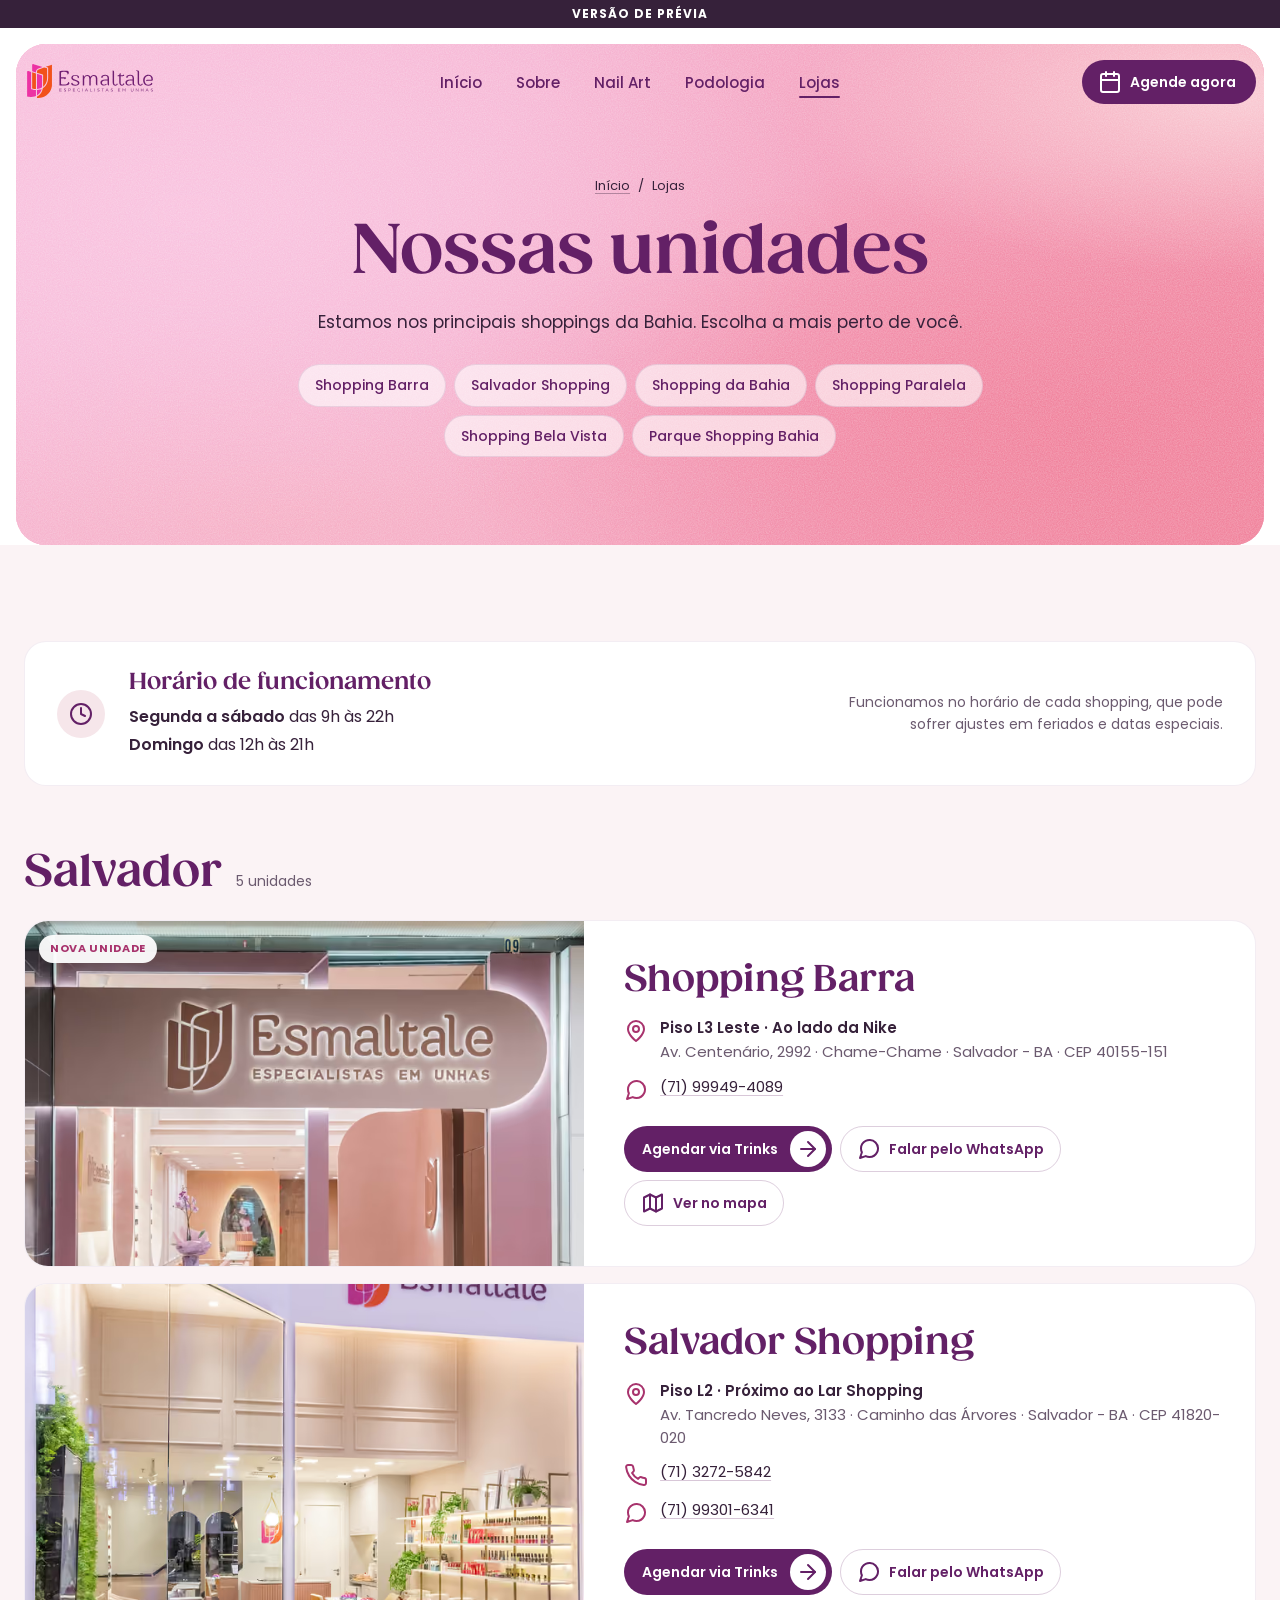
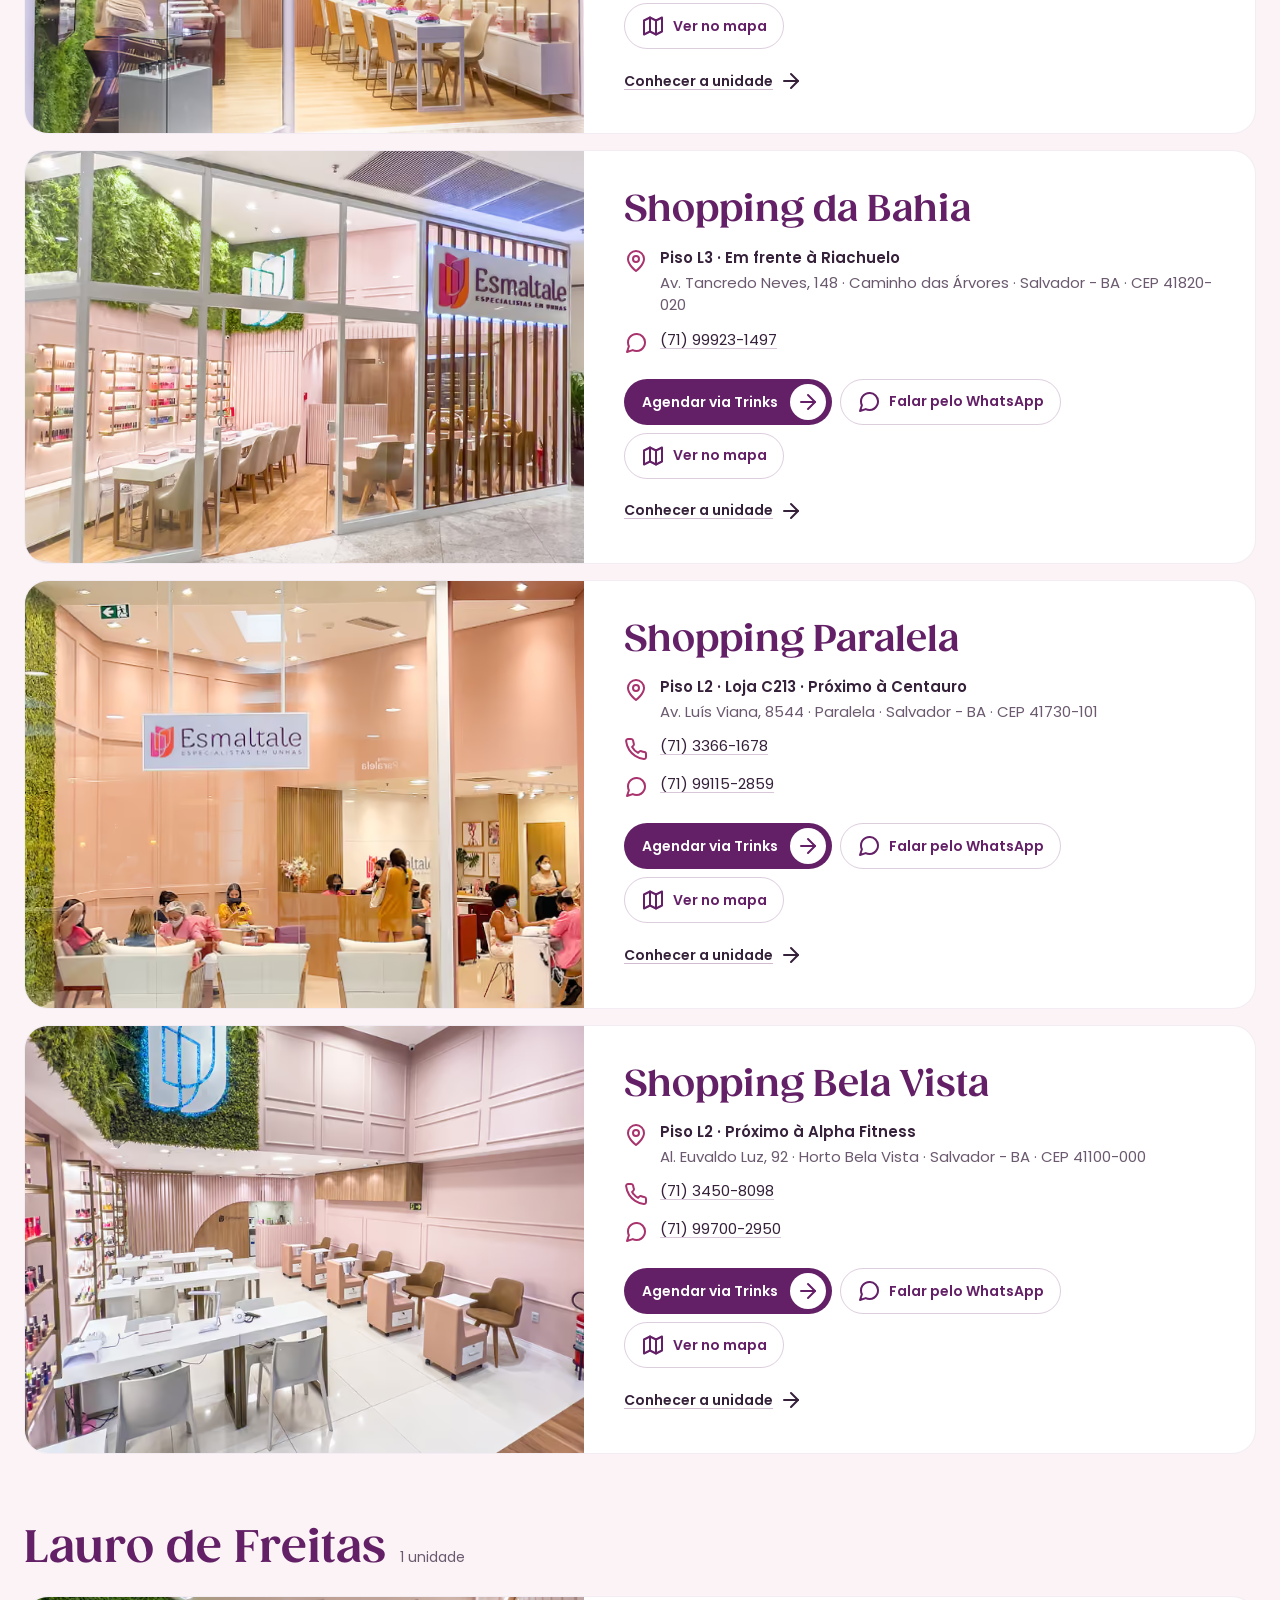
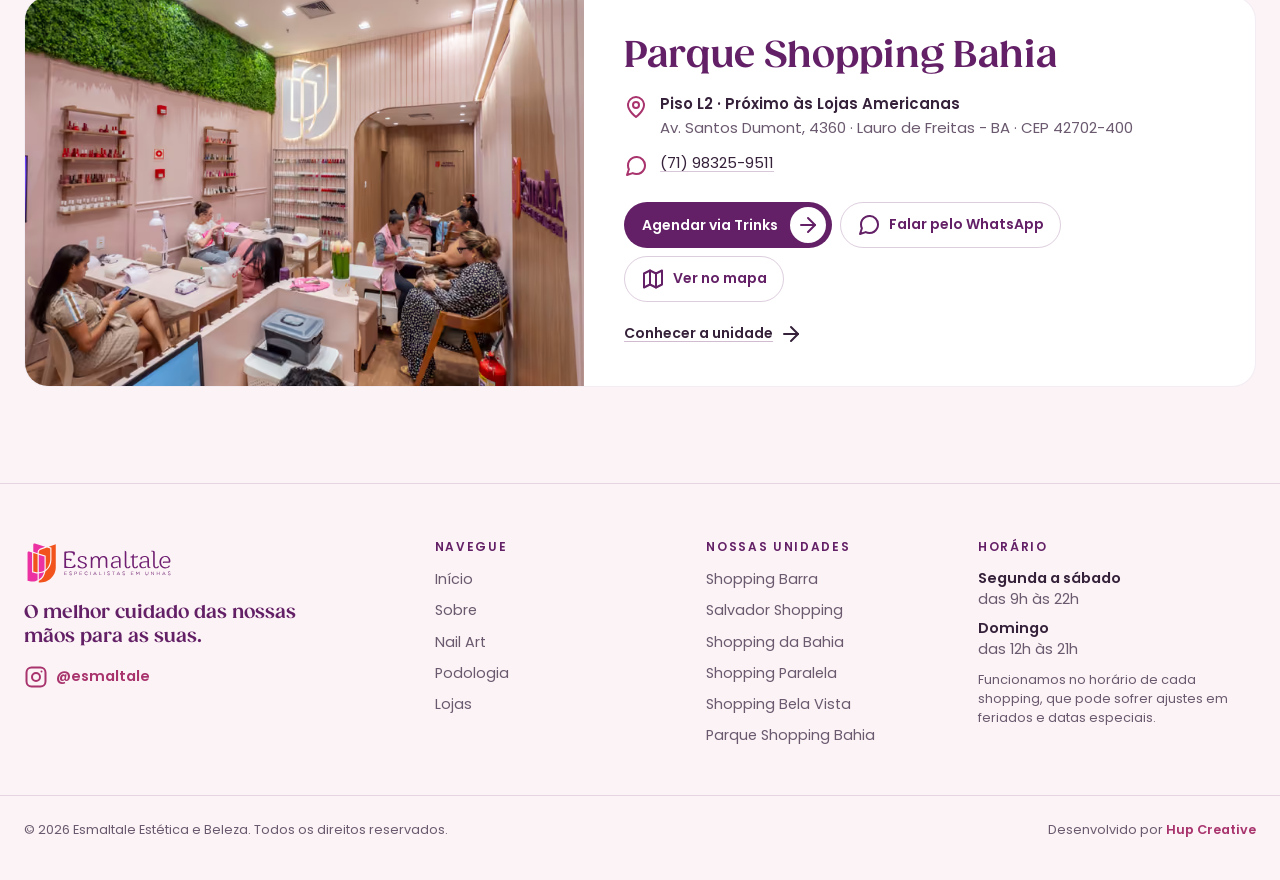
==== commit b5b10a25: "Site preview gerado da main 6274fe9 Foto definitiva do Shopping Barra e nova foto interna no hero da" ====
--- a/lojas/index.html
+++ b/lojas/index.html
@@ -1,4 +1,4 @@
-<!DOCTYPE html><html lang="pt-BR"><head><meta charset="utf-8"><meta name="viewport" content="width=device-width, initial-scale=1"><title>Unidades Esmaltale em Salvador e Lauro de Freitas</title><meta name="description" content="Endereços, horários e contatos das seis unidades da Esmaltale nos shoppings de Salvador e Lauro de Freitas. Agende pelo Trinks ou WhatsApp."><link rel="canonical" href="https://esmaltale.com.br/lojas/"><meta name="robots" content="index, follow, max-image-preview:large, max-snippet:-1, max-video-preview:-1"><script>document.documentElement.classList.add('js');</script><script>
+<!DOCTYPE html><html lang="pt-BR" class="is-preview"><head><meta charset="utf-8"><meta name="viewport" content="width=device-width, initial-scale=1"><title>Unidades Esmaltale em Salvador e Lauro de Freitas</title><meta name="description" content="Endereços, horários e contatos das seis unidades da Esmaltale nos shoppings de Salvador e Lauro de Freitas. Agende pelo Trinks ou WhatsApp."><link rel="canonical" href="https://esmaltale.com.br/lojas/"><meta name="robots" content="noindex, nofollow"><script>document.documentElement.classList.add('js');</script><script>
       addEventListener('pagereveal', function (e) {
         if (!e.viewTransition) return;
         var html = document.documentElement;
@@ -19,53 +19,5 @@
         vt.updateCallbackDone && vt.updateCallbackDone.catch(nada);
         vt.finished.catch(nada);
       });
-    </script><script>(function(){const ga4 = "G-G651HHSCPV";
-
-        window.dataLayer = window.dataLayer || [];
-        function gtag() {
-          dataLayer.push(arguments);
-        }
-        window.gtag = gtag;
-        gtag('js', new Date());
-        gtag('config', ga4);
-
-        (function (src) {
-          function carregar() {
-            var s = document.createElement('script');
-            s.async = true;
-            s.src = src;
-            document.head.appendChild(s);
-          }
-          function quandoOcioso() {
-            'requestIdleCallback' in window ? requestIdleCallback(carregar, { timeout: 2500 }) : setTimeout(carregar, 1200);
-          }
-          document.readyState === 'complete' ? quandoOcioso() : addEventListener('load', quandoOcioso, { once: true });
-        })('https://www.googletagmanager.com/gtag/js?id=' + ga4);
-      })();</script><script>(function(){const metaPixel = "798964139939818";
-
-        !(function (f, b, e, v, n) {
-          if (f.fbq) return;
-          n = f.fbq = function () {
-            n.callMethod ? n.callMethod.apply(n, arguments) : n.queue.push(arguments);
-          };
-          if (!f._fbq) f._fbq = n;
-          n.push = n;
-          n.loaded = !0;
-          n.version = '2.0';
-          n.queue = [];
-
-          function carregar() {
-            var t = b.createElement(e);
-            t.async = !0;
-            t.src = v;
-            b.head.appendChild(t);
-          }
-          function quandoOcioso() {
-            'requestIdleCallback' in f ? f.requestIdleCallback(carregar, { timeout: 2500 }) : setTimeout(carregar, 1200);
-          }
-          b.readyState === 'complete' ? quandoOcioso() : f.addEventListener('load', quandoOcioso, { once: true });
-        })(window, document, 'script', 'https://connect.facebook.net/en_US/fbevents.js');
-        fbq('init', metaPixel);
-        fbq('track', 'PageView');
-      })();</script><meta name="theme-color" content="#6B1F7C"><meta name="author" content="Esmaltale"><meta name="format-detection" content="telephone=no"><!-- O Google usa ícones em múltiplos de 48px (48, 96, 192); o .ico cobre navegadores antigos. --><link rel="icon" href="/favicon.ico" sizes="48x48"><link rel="icon" type="image/png" sizes="192x192" href="/favicon-192.png"><link rel="icon" type="image/png" sizes="96x96" href="/favicon-96.png"><link rel="icon" type="image/png" sizes="48x48" href="/favicon-48.png"><link rel="icon" type="image/png" sizes="32x32" href="/favicon-32.png"><link rel="apple-touch-icon" href="/apple-touch-icon.png"><link rel="preload" href="/_astro/gazpacho-bold.3yVyS3ha.woff2" as="font" type="font/woff2" crossorigin><link rel="alternate" type="text/plain" href="/llms.txt" title="Resumo do site para IAs (llms.txt)"><meta property="og:type" content="website"><meta property="og:locale" content="pt_BR"><meta property="og:site_name" content="Esmaltale"><meta property="og:title" content="Unidades Esmaltale em Salvador e Lauro de Freitas"><meta property="og:description" content="Endereços, horários e contatos das seis unidades da Esmaltale nos shoppings de Salvador e Lauro de Freitas. Agende pelo Trinks ou WhatsApp."><meta property="og:url" content="https://esmaltale.com.br/lojas/"><meta property="og:image" content="https://esmaltale.com.br/_astro/salvador-shopping-02.QbQevmQ8_Zq7squ.jpg"><meta property="og:image:secure_url" content="https://esmaltale.com.br/_astro/salvador-shopping-02.QbQevmQ8_Zq7squ.jpg"><meta property="og:image:type" content="image/jpeg"><meta property="og:image:width" content="1200"><meta property="og:image:height" content="630"><meta property="og:image:alt" content="Interior de uma unidade Esmaltale, com bancadas de atendimento e prateleiras de esmaltes"><meta name="twitter:card" content="summary_large_image"><meta name="twitter:title" content="Unidades Esmaltale em Salvador e Lauro de Freitas"><meta name="twitter:description" content="Endereços, horários e contatos das seis unidades da Esmaltale nos shoppings de Salvador e Lauro de Freitas. Agende pelo Trinks ou WhatsApp."><meta name="twitter:image" content="https://esmaltale.com.br/_astro/salvador-shopping-02.QbQevmQ8_Zq7squ.jpg"><meta name="twitter:image:alt" content="Interior de uma unidade Esmaltale, com bancadas de atendimento e prateleiras de esmaltes"><meta name="geo.region" content="BR-BA"><meta name="geo.placename" content="Salvador"><script type="application/ld+json">{"@context":"https://schema.org","@graph":[{"@type":"Organization","@id":"https://esmaltale.com.br/#organizacao","name":"Esmaltale","legalName":"Esmaltale Estética e Beleza","url":"https://esmaltale.com.br/","description":"Rede de esmalterias fundada em 2017 em Salvador, com seis unidades em shoppings de Salvador e Lauro de Freitas. Manicure, pedicure, alongamento de unhas, nail art, SPA dos pés e podologia, com instrumentos esterilizados em autoclave e agendamento online.","logo":{"@type":"ImageObject","@id":"https://esmaltale.com.br/#logo","url":"https://esmaltale.com.br/logo-esmaltale.png","width":1012,"height":278,"caption":"Esmaltale"},"image":{"@id":"https://esmaltale.com.br/#logo"},"slogan":"O melhor cuidado das nossas mãos para as suas.","foundingDate":"2017","foundingLocation":{"@type":"Place","name":"Salvador, Bahia, Brasil"},"areaServed":[{"@type":"City","name":"Salvador","containedInPlace":{"@type":"State","name":"Bahia"}},{"@type":"City","name":"Lauro de Freitas","containedInPlace":{"@type":"State","name":"Bahia"}}],"knowsAbout":["Manicure","Pedicure","Banho de Gel","Banho de Cristal","Alongamento de Unhas","Aplicação de Unhas Postiças","Nail Art","SPA dos Pés","Plástica dos Pés","Podologia","Esmalteria","Cuidado com as unhas","Esterilização em autoclave"],"knowsLanguage":"pt-BR","sameAs":["https://www.instagram.com/esmaltale"],"subOrganization":[{"@id":"https://esmaltale.com.br/lojas/#shopping-barra"},{"@id":"https://esmaltale.com.br/lojas/#salvador-shopping"},{"@id":"https://esmaltale.com.br/lojas/#shopping-da-bahia"},{"@id":"https://esmaltale.com.br/lojas/#shopping-paralela"},{"@id":"https://esmaltale.com.br/lojas/#shopping-bela-vista"},{"@id":"https://esmaltale.com.br/lojas/#parque-shopping-bahia"}],"hasOfferCatalog":{"@type":"OfferCatalog","@id":"https://esmaltale.com.br/#servicos","name":"Serviços Esmaltale","itemListElement":[{"@type":"Offer","position":1,"itemOffered":{"@type":"Service","name":"Manicure","description":"Cuidado completo com as unhas das mãos: limpeza, cutícula, lixamento e esmaltação com acabamento impecável.","provider":{"@id":"https://esmaltale.com.br/#organizacao"},"areaServed":[{"@type":"City","name":"Salvador","containedInPlace":{"@type":"State","name":"Bahia"}},{"@type":"City","name":"Lauro de Freitas","containedInPlace":{"@type":"State","name":"Bahia"}}]}},{"@type":"Offer","position":2,"itemOffered":{"@type":"Service","name":"Pedicure","description":"O mesmo rigor da manicure para os pés. Limpeza, cutícula, lixamento e esmaltação com atenção a cada detalhe.","provider":{"@id":"https://esmaltale.com.br/#organizacao"},"areaServed":[{"@type":"City","name":"Salvador","containedInPlace":{"@type":"State","name":"Bahia"}},{"@type":"City","name":"Lauro de Freitas","containedInPlace":{"@type":"State","name":"Bahia"}}]}},{"@type":"Offer","position":3,"itemOffered":{"@type":"Service","name":"Banho de Gel","description":"Esmaltação de longa duração com gel de alta qualidade. Brilho intenso e resistência para o dia a dia.","provider":{"@id":"https://esmaltale.com.br/#organizacao"},"areaServed":[{"@type":"City","name":"Salvador","containedInPlace":{"@type":"State","name":"Bahia"}},{"@type":"City","name":"Lauro de Freitas","containedInPlace":{"@type":"State","name":"Bahia"}}],"url":"https://esmaltale.com.br/nail-art/#banho-de-gel"}},{"@type":"Offer","position":4,"itemOffered":{"@type":"Service","name":"Banho de Cristal","description":"Esmaltação em gel que reforça a estrutura da unha natural, sem extensão. Resultado natural e duradouro.","provider":{"@id":"https://esmaltale.com.br/#organizacao"},"areaServed":[{"@type":"City","name":"Salvador","containedInPlace":{"@type":"State","name":"Bahia"}},{"@type":"City","name":"Lauro de Freitas","containedInPlace":{"@type":"State","name":"Bahia"}}],"url":"https://esmaltale.com.br/nail-art/#banho-de-cristal"}},{"@type":"Offer","position":5,"itemOffered":{"@type":"Service","name":"Alongamento de Unhas","description":"Extensão profissional com modelagem personalizada no formato que mais combina com você, sempre com refinamento e acabamento.","provider":{"@id":"https://esmaltale.com.br/#organizacao"},"areaServed":[{"@type":"City","name":"Salvador","containedInPlace":{"@type":"State","name":"Bahia"}},{"@type":"City","name":"Lauro de Freitas","containedInPlace":{"@type":"State","name":"Bahia"}}],"url":"https://esmaltale.com.br/nail-art/#fibra-de-vidro"}},{"@type":"Offer","position":6,"itemOffered":{"@type":"Service","name":"Aplicação de Unhas Postiças","description":"Solução rápida e elegante para quem quer unhas mais longas e perfeitas em qualquer ocasião.","provider":{"@id":"https://esmaltale.com.br/#organizacao"},"areaServed":[{"@type":"City","name":"Salvador","containedInPlace":{"@type":"State","name":"Bahia"}},{"@type":"City","name":"Lauro de Freitas","containedInPlace":{"@type":"State","name":"Bahia"}}],"url":"https://esmaltale.com.br/nail-art/#unhas-posticas"}},{"@type":"Offer","position":7,"itemOffered":{"@type":"Service","name":"Nail Art","description":"Designs exclusivos e personalizados. Do minimalismo às tendências mais ousadas para realçar o seu estilo.","provider":{"@id":"https://esmaltale.com.br/#organizacao"},"areaServed":[{"@type":"City","name":"Salvador","containedInPlace":{"@type":"State","name":"Bahia"}},{"@type":"City","name":"Lauro de Freitas","containedInPlace":{"@type":"State","name":"Bahia"}}],"url":"https://esmaltale.com.br/nail-art/"}},{"@type":"Offer","position":8,"itemOffered":{"@type":"Service","name":"SPA dos Pés","description":"Imersão relaxante com esfoliação, hidratação e massagem. Um momento só seu, do início ao fim.","provider":{"@id":"https://esmaltale.com.br/#organizacao"},"areaServed":[{"@type":"City","name":"Salvador","containedInPlace":{"@type":"State","name":"Bahia"}},{"@type":"City","name":"Lauro de Freitas","containedInPlace":{"@type":"State","name":"Bahia"}}]}},{"@type":"Offer","position":9,"itemOffered":{"@type":"Service","name":"Plástica dos Pés","description":"Tratamento intensivo para calcanhar e pele dos pés com resultados visíveis desde a primeira sessão.","provider":{"@id":"https://esmaltale.com.br/#organizacao"},"areaServed":[{"@type":"City","name":"Salvador","containedInPlace":{"@type":"State","name":"Bahia"}},{"@type":"City","name":"Lauro de Freitas","containedInPlace":{"@type":"State","name":"Bahia"}}]}},{"@type":"Offer","position":10,"itemOffered":{"@type":"Service","name":"Podologia","description":"Cuidado clínico com as unhas e a pele dos pés. Trata encravamentos, calos, fissuras e infecções com segurança e precisão.","provider":{"@id":"https://esmaltale.com.br/#organizacao"},"areaServed":[{"@type":"City","name":"Salvador","containedInPlace":{"@type":"State","name":"Bahia"}},{"@type":"City","name":"Lauro de Freitas","containedInPlace":{"@type":"State","name":"Bahia"}}],"url":"https://esmaltale.com.br/podologia/"}}]}},{"@type":"WebSite","@id":"https://esmaltale.com.br/#site","name":"Esmaltale","url":"https://esmaltale.com.br/","description":"Rede de esmalterias fundada em 2017 em Salvador, com seis unidades em shoppings de Salvador e Lauro de Freitas. Manicure, pedicure, alongamento de unhas, nail art, SPA dos pés e podologia, com instrumentos esterilizados em autoclave e agendamento online.","inLanguage":"pt-BR","publisher":{"@id":"https://esmaltale.com.br/#organizacao"},"about":{"@id":"https://esmaltale.com.br/#organizacao"}},{"@type":"CollectionPage","@id":"https://esmaltale.com.br/lojas/#pagina","url":"https://esmaltale.com.br/lojas/","name":"Unidades Esmaltale","description":"Endereços, horários e contatos das seis unidades da Esmaltale nos shoppings de Salvador e Lauro de Freitas. Agende pelo Trinks ou WhatsApp.","inLanguage":"pt-BR","isPartOf":{"@id":"https://esmaltale.com.br/#site"},"about":{"@id":"https://esmaltale.com.br/#organizacao"},"publisher":{"@id":"https://esmaltale.com.br/#organizacao"},"dateModified":"2026-11-04","primaryImageOfPage":{"@type":"ImageObject","url":"https://esmaltale.com.br/_astro/salvador-shopping-02.QbQevmQ8_Z17SpxV.jpg"},"image":"https://esmaltale.com.br/_astro/salvador-shopping-02.QbQevmQ8_Z17SpxV.jpg","mainEntity":[{"@id":"https://esmaltale.com.br/lojas/#shopping-barra"},{"@id":"https://esmaltale.com.br/lojas/#salvador-shopping"},{"@id":"https://esmaltale.com.br/lojas/#shopping-da-bahia"},{"@id":"https://esmaltale.com.br/lojas/#shopping-paralela"},{"@id":"https://esmaltale.com.br/lojas/#shopping-bela-vista"},{"@id":"https://esmaltale.com.br/lojas/#parque-shopping-bahia"}],"breadcrumb":{"@id":"https://esmaltale.com.br/lojas/#trilha"}},{"@type":"BreadcrumbList","@id":"https://esmaltale.com.br/lojas/#trilha","itemListElement":[{"@type":"ListItem","position":1,"name":"Início","item":"https://esmaltale.com.br/"},{"@type":"ListItem","position":2,"name":"Lojas","item":"https://esmaltale.com.br/lojas/"}]},{"@type":["BeautySalon","NailSalon"],"@id":"https://esmaltale.com.br/lojas/#shopping-barra","name":"Esmaltale Shopping Barra","description":"Esmalteria Esmaltale no Shopping Barra, em Salvador (Piso L3 Leste · Ao lado da Nike): manicure, pedicure, alongamento, nail art, SPA dos pés e podologia.","parentOrganization":{"@id":"https://esmaltale.com.br/#organizacao"},"brand":{"@id":"https://esmaltale.com.br/#organizacao"},"url":"https://esmaltale.com.br/lojas/#shopping-barra","logo":{"@id":"https://esmaltale.com.br/#logo"},"image":"https://esmaltale.com.br/_astro/shopping-barra.BpsBijfr_1XgWzv.jpg","telephone":"+5571999494089","address":{"@type":"PostalAddress","streetAddress":"Av. Centenário, 2992, Piso L3 Leste","addressNeighborhood":"Chame-Chame","addressLocality":"Salvador","addressRegion":"BA","postalCode":"40155-151","addressCountry":"BR"},"containedInPlace":{"@type":"ShoppingCenter","name":"Shopping Barra","address":{"@type":"PostalAddress","streetAddress":"Av. Centenário, 2992","addressLocality":"Salvador","addressRegion":"BA","postalCode":"40155-151","addressCountry":"BR"}},"geo":{"@type":"GeoCoordinates","latitude":-13.0071675,"longitude":-38.5247271},"hasMap":"https://www.google.com/maps?cid=7693819465966985537","areaServed":{"@type":"City","name":"Salvador"},"openingHoursSpecification":[{"@type":"OpeningHoursSpecification","dayOfWeek":["Monday","Tuesday","Wednesday","Thursday","Friday","Saturday"],"opens":"09:00","closes":"22:00"},{"@type":"OpeningHoursSpecification","dayOfWeek":["Sunday"],"opens":"12:00","closes":"21:00"}],"currenciesAccepted":"BRL","knowsLanguage":"pt-BR","hasOfferCatalog":{"@id":"https://esmaltale.com.br/#servicos"},"contactPoint":{"@type":"ContactPoint","contactType":"agendamento","telephone":"+5571999494089","url":"https://wa.me/5571999494089","availableLanguage":"pt-BR"},"sameAs":["https://www.google.com/maps?cid=7693819465966985537","https://www.trinks.com/esmaltale-shopping-barra"],"potentialAction":{"@type":"ReserveAction","name":"Agendar pelo Trinks","target":{"@type":"EntryPoint","urlTemplate":"https://www.trinks.com/esmaltale-shopping-barra","inLanguage":"pt-BR"}}},{"@type":["BeautySalon","NailSalon"],"@id":"https://esmaltale.com.br/lojas/#salvador-shopping","name":"Esmaltale Salvador Shopping","description":"Esmalteria Esmaltale no Salvador Shopping, em Salvador (Piso L2 · Próximo ao Lar Shopping): manicure, pedicure, alongamento, nail art, SPA dos pés e podologia.","parentOrganization":{"@id":"https://esmaltale.com.br/#organizacao"},"brand":{"@id":"https://esmaltale.com.br/#organizacao"},"url":"https://esmaltale.com.br/lojas/#salvador-shopping","logo":{"@id":"https://esmaltale.com.br/#logo"},"image":"https://esmaltale.com.br/_astro/salvador-shopping.BZX32VnW_Z239For.jpg","telephone":"+557132725842","address":{"@type":"PostalAddress","streetAddress":"Av. Tancredo Neves, 3133, Piso L2","addressNeighborhood":"Caminho das Árvores","addressLocality":"Salvador","addressRegion":"BA","postalCode":"41820-020","addressCountry":"BR"},"containedInPlace":{"@type":"ShoppingCenter","name":"Salvador Shopping","address":{"@type":"PostalAddress","streetAddress":"Av. Tancredo Neves, 3133","addressLocality":"Salvador","addressRegion":"BA","postalCode":"41820-020","addressCountry":"BR"}},"geo":{"@type":"GeoCoordinates","latitude":-12.9785509,"longitude":-38.4541098},"hasMap":"https://www.google.com/maps?cid=7686953596061038359","areaServed":{"@type":"City","name":"Salvador"},"openingHoursSpecification":[{"@type":"OpeningHoursSpecification","dayOfWeek":["Monday","Tuesday","Wednesday","Thursday","Friday","Saturday"],"opens":"09:00","closes":"22:00"},{"@type":"OpeningHoursSpecification","dayOfWeek":["Sunday"],"opens":"12:00","closes":"21:00"}],"currenciesAccepted":"BRL","knowsLanguage":"pt-BR","hasOfferCatalog":{"@id":"https://esmaltale.com.br/#servicos"},"contactPoint":{"@type":"ContactPoint","contactType":"agendamento","telephone":"+5571993016341","url":"https://wa.me/5571993016341","availableLanguage":"pt-BR"},"sameAs":["https://www.google.com/maps?cid=7686953596061038359","https://www.trinks.com/esmaltalesalvadorshopping","https://loja.esmaltale.com.br/conheca/salvadorshopping"],"potentialAction":{"@type":"ReserveAction","name":"Agendar pelo Trinks","target":{"@type":"EntryPoint","urlTemplate":"https://www.trinks.com/esmaltalesalvadorshopping","inLanguage":"pt-BR"}}},{"@type":["BeautySalon","NailSalon"],"@id":"https://esmaltale.com.br/lojas/#shopping-da-bahia","name":"Esmaltale Shopping da Bahia","description":"Esmalteria Esmaltale no Shopping da Bahia, em Salvador (Piso L3 · Em frente à Riachuelo): manicure, pedicure, alongamento, nail art, SPA dos pés e podologia.","parentOrganization":{"@id":"https://esmaltale.com.br/#organizacao"},"brand":{"@id":"https://esmaltale.com.br/#organizacao"},"url":"https://esmaltale.com.br/lojas/#shopping-da-bahia","logo":{"@id":"https://esmaltale.com.br/#logo"},"image":"https://esmaltale.com.br/_astro/shopping-da-bahia.BCdLF40N_Z1iis1s.jpg","telephone":"+5571999231497","address":{"@type":"PostalAddress","streetAddress":"Av. Tancredo Neves, 148, Piso L3","addressNeighborhood":"Caminho das Árvores","addressLocality":"Salvador","addressRegion":"BA","postalCode":"41820-020","addressCountry":"BR"},"containedInPlace":{"@type":"ShoppingCenter","name":"Shopping da Bahia","address":{"@type":"PostalAddress","streetAddress":"Av. Tancredo Neves, 148","addressLocality":"Salvador","addressRegion":"BA","postalCode":"41820-020","addressCountry":"BR"}},"geo":{"@type":"GeoCoordinates","latitude":-12.9817061,"longitude":-38.4646255},"hasMap":"https://www.google.com/maps?cid=3673152592179540768","areaServed":{"@type":"City","name":"Salvador"},"openingHoursSpecification":[{"@type":"OpeningHoursSpecification","dayOfWeek":["Monday","Tuesday","Wednesday","Thursday","Friday","Saturday"],"opens":"09:00","closes":"22:00"},{"@type":"OpeningHoursSpecification","dayOfWeek":["Sunday"],"opens":"12:00","closes":"21:00"}],"currenciesAccepted":"BRL","knowsLanguage":"pt-BR","hasOfferCatalog":{"@id":"https://esmaltale.com.br/#servicos"},"contactPoint":{"@type":"ContactPoint","contactType":"agendamento","telephone":"+5571999231497","url":"https://wa.me/5571999231497","availableLanguage":"pt-BR"},"sameAs":["https://www.google.com/maps?cid=3673152592179540768","https://www.trinks.com/esmaltale-shopping-da-bahia-","https://loja.esmaltale.com.br/conheca/shoppingdabahia"],"potentialAction":{"@type":"ReserveAction","name":"Agendar pelo Trinks","target":{"@type":"EntryPoint","urlTemplate":"https://www.trinks.com/esmaltale-shopping-da-bahia-","inLanguage":"pt-BR"}}},{"@type":["BeautySalon","NailSalon"],"@id":"https://esmaltale.com.br/lojas/#shopping-paralela","name":"Esmaltale Shopping Paralela","description":"Esmalteria Esmaltale no Shopping Paralela, em Salvador (Piso L2 · Loja C213 · Próximo à Centauro): manicure, pedicure, alongamento, nail art, SPA dos pés e podologia.","parentOrganization":{"@id":"https://esmaltale.com.br/#organizacao"},"brand":{"@id":"https://esmaltale.com.br/#organizacao"},"url":"https://esmaltale.com.br/lojas/#shopping-paralela","logo":{"@id":"https://esmaltale.com.br/#logo"},"image":"https://esmaltale.com.br/_astro/shopping-paralela.I9VgSTXT_Z15roR4.jpg","telephone":"+557133661678","address":{"@type":"PostalAddress","streetAddress":"Av. Luís Viana, 8544, Piso L2, Loja C213","addressNeighborhood":"Paralela","addressLocality":"Salvador","addressRegion":"BA","postalCode":"41730-101","addressCountry":"BR"},"containedInPlace":{"@type":"ShoppingCenter","name":"Shopping Paralela","address":{"@type":"PostalAddress","streetAddress":"Av. Luís Viana, 8544","addressLocality":"Salvador","addressRegion":"BA","postalCode":"41730-101","addressCountry":"BR"}},"geo":{"@type":"GeoCoordinates","latitude":-12.9366876,"longitude":-38.3945855},"hasMap":"https://www.google.com/maps?cid=1865418680387577062","areaServed":{"@type":"City","name":"Salvador"},"openingHoursSpecification":[{"@type":"OpeningHoursSpecification","dayOfWeek":["Monday","Tuesday","Wednesday","Thursday","Friday","Saturday"],"opens":"09:00","closes":"22:00"},{"@type":"OpeningHoursSpecification","dayOfWeek":["Sunday"],"opens":"12:00","closes":"21:00"}],"currenciesAccepted":"BRL","knowsLanguage":"pt-BR","hasOfferCatalog":{"@id":"https://esmaltale.com.br/#servicos"},"contactPoint":{"@type":"ContactPoint","contactType":"agendamento","telephone":"+5571991152859","url":"https://wa.me/5571991152859","availableLanguage":"pt-BR"},"sameAs":["https://www.google.com/maps?cid=1865418680387577062","https://www.trinks.com/esmaltale-shop-paralela","https://loja.esmaltale.com.br/conheca/shoppingparalela"],"potentialAction":{"@type":"ReserveAction","name":"Agendar pelo Trinks","target":{"@type":"EntryPoint","urlTemplate":"https://www.trinks.com/esmaltale-shop-paralela","inLanguage":"pt-BR"}}},{"@type":["BeautySalon","NailSalon"],"@id":"https://esmaltale.com.br/lojas/#shopping-bela-vista","name":"Esmaltale Shopping Bela Vista","description":"Esmalteria Esmaltale no Shopping Bela Vista, em Salvador (Piso L2 · Próximo à Alpha Fitness): manicure, pedicure, alongamento, nail art, SPA dos pés e podologia.","parentOrganization":{"@id":"https://esmaltale.com.br/#organizacao"},"brand":{"@id":"https://esmaltale.com.br/#organizacao"},"url":"https://esmaltale.com.br/lojas/#shopping-bela-vista","logo":{"@id":"https://esmaltale.com.br/#logo"},"image":"https://esmaltale.com.br/_astro/shopping-bela-vista.RmHpDEH2_ZMXTFr.jpg","telephone":"+557134508098","address":{"@type":"PostalAddress","streetAddress":"Al. Euvaldo Luz, 92, Piso L2","addressNeighborhood":"Horto Bela Vista","addressLocality":"Salvador","addressRegion":"BA","postalCode":"41100-000","addressCountry":"BR"},"containedInPlace":{"@type":"ShoppingCenter","name":"Shopping Bela Vista","address":{"@type":"PostalAddress","streetAddress":"Al. Euvaldo Luz, 92","addressLocality":"Salvador","addressRegion":"BA","postalCode":"41100-000","addressCountry":"BR"}},"geo":{"@type":"GeoCoordinates","latitude":-12.9704379,"longitude":-38.4742036},"hasMap":"https://www.google.com/maps?cid=11797337463690376936","areaServed":{"@type":"City","name":"Salvador"},"openingHoursSpecification":[{"@type":"OpeningHoursSpecification","dayOfWeek":["Monday","Tuesday","Wednesday","Thursday","Friday","Saturday"],"opens":"09:00","closes":"22:00"},{"@type":"OpeningHoursSpecification","dayOfWeek":["Sunday"],"opens":"12:00","closes":"21:00"}],"currenciesAccepted":"BRL","knowsLanguage":"pt-BR","hasOfferCatalog":{"@id":"https://esmaltale.com.br/#servicos"},"contactPoint":{"@type":"ContactPoint","contactType":"agendamento","telephone":"+5571997002950","url":"https://wa.me/5571997002950","availableLanguage":"pt-BR"},"sameAs":["https://www.google.com/maps?cid=11797337463690376936","https://www.trinks.com/esmaltale-shopping-bela-vista","https://loja.esmaltale.com.br/conheca/shoppingbelavista"],"potentialAction":{"@type":"ReserveAction","name":"Agendar pelo Trinks","target":{"@type":"EntryPoint","urlTemplate":"https://www.trinks.com/esmaltale-shopping-bela-vista","inLanguage":"pt-BR"}}},{"@type":["BeautySalon","NailSalon"],"@id":"https://esmaltale.com.br/lojas/#parque-shopping-bahia","name":"Esmaltale Parque Shopping Bahia","description":"Esmalteria Esmaltale no Parque Shopping Bahia, em Lauro de Freitas (Piso L2 · Próximo às Lojas Americanas): manicure, pedicure, alongamento, nail art, SPA dos pés e podologia.","parentOrganization":{"@id":"https://esmaltale.com.br/#organizacao"},"brand":{"@id":"https://esmaltale.com.br/#organizacao"},"url":"https://esmaltale.com.br/lojas/#parque-shopping-bahia","logo":{"@id":"https://esmaltale.com.br/#logo"},"image":"https://esmaltale.com.br/_astro/parque-shopping-bahia.ALylXDoR_1guLSz.jpg","telephone":"+5571983259511","address":{"@type":"PostalAddress","streetAddress":"Av. Santos Dumont, 4360, Piso L2","addressLocality":"Lauro de Freitas","addressRegion":"BA","postalCode":"42702-400","addressCountry":"BR"},"containedInPlace":{"@type":"ShoppingCenter","name":"Parque Shopping Bahia","address":{"@type":"PostalAddress","streetAddress":"Av. Santos Dumont, 4360","addressLocality":"Lauro de Freitas","addressRegion":"BA","postalCode":"42702-400","addressCountry":"BR"}},"geo":{"@type":"GeoCoordinates","latitude":-12.8884395,"longitude":-38.318028},"hasMap":"https://www.google.com/maps?cid=17028121796568796822","areaServed":{"@type":"City","name":"Lauro de Freitas"},"openingHoursSpecification":[{"@type":"OpeningHoursSpecification","dayOfWeek":["Monday","Tuesday","Wednesday","Thursday","Friday","Saturday"],"opens":"09:00","closes":"22:00"},{"@type":"OpeningHoursSpecification","dayOfWeek":["Sunday"],"opens":"12:00","closes":"21:00"}],"currenciesAccepted":"BRL","knowsLanguage":"pt-BR","hasOfferCatalog":{"@id":"https://esmaltale.com.br/#servicos"},"contactPoint":{"@type":"ContactPoint","contactType":"agendamento","telephone":"+5571983259511","url":"https://wa.me/5571983259511","availableLanguage":"pt-BR"},"sameAs":["https://www.google.com/maps?cid=17028121796568796822","https://www.trinks.com/esmaltale-salvador-norte-shopping","https://loja.esmaltale.com.br/conheca/parqueshoppingbahia"],"potentialAction":{"@type":"ReserveAction","name":"Agendar pelo Trinks","target":{"@type":"EntryPoint","urlTemplate":"https://www.trinks.com/esmaltale-salvador-norte-shopping","inLanguage":"pt-BR"}}}]}</script><link rel="stylesheet" href="/_astro/BaseLayout.DVXbwnxV.css"><style>.hero-internal[data-astro-cid-avl7maqe]{padding:calc(var(--preview-h) + var(--frame-inset)) var(--frame-inset) 0;background-color:var(--color-white)}.hero-internal__frame[data-astro-cid-avl7maqe]{isolation:isolate;padding-top:calc(var(--header-h) + 32px);color:var(--color-purple);background-color:var(--color-blush);border-radius:18px;padding-bottom:56px;position:relative;overflow:hidden}.hero-internal__grid[data-astro-cid-avl7maqe]{z-index:1;align-items:center;gap:40px;display:grid;position:relative}.hero-internal__midia[data-astro-cid-avl7maqe]{min-width:0}.hero-internal__texto[data-astro-cid-avl7maqe]{text-align:center;max-width:760px;animation:heroInternoEntra 1s var(--ease-out-expo) both;margin-inline:auto}.hero-internal__trilha[data-astro-cid-avl7maqe]{color:var(--color-purple-dark);justify-content:center;gap:8px;margin-bottom:20px;font-size:.8125rem;display:flex}.hero-internal__trilha[data-astro-cid-avl7maqe] a[data-astro-cid-avl7maqe]{text-underline-offset:3px;transition:color .25s var(--ease);text-decoration:underline #36213a59}.hero-internal__trilha[data-astro-cid-avl7maqe] a[data-astro-cid-avl7maqe]:hover{color:var(--color-purple)}.hero-internal__tag[data-astro-cid-avl7maqe]{letter-spacing:.16em;text-transform:uppercase;color:var(--color-purple-dark);margin-bottom:14px;font-size:.8125rem;font-style:italic;display:block}.hero-internal__title[data-astro-cid-avl7maqe]{letter-spacing:-.012em;text-wrap:balance;font-size:clamp(2.4rem,5.4vw,4.25rem);line-height:1.04}.hero-internal__texto[data-astro-cid-avl7maqe] p{max-width:62ch;color:var(--color-purple-dark);margin:20px auto 0;font-size:1.0625rem;line-height:1.7}.hero-internal__texto[data-astro-cid-avl7maqe] .hero-internal__acoes{flex-wrap:wrap;justify-content:center;gap:12px 24px;margin-top:32px;display:flex}@keyframes heroInternoEntra{0%{opacity:0;transform:translateY(24px)}}@media (width>=768px){.hero-internal__frame[data-astro-cid-avl7maqe]{padding-top:calc(var(--header-h) + 56px);border-radius:30px;padding-bottom:88px}}@media (width>=1024px){.hero-internal__frame--midia[data-astro-cid-avl7maqe] .hero-internal__grid[data-astro-cid-avl7maqe]{grid-template-columns:minmax(0,1.05fr) minmax(0,.95fr);gap:64px}.hero-internal__frame--midia[data-astro-cid-avl7maqe] .hero-internal__texto[data-astro-cid-avl7maqe]{text-align:left;margin-inline:0}.hero-internal__frame--midia[data-astro-cid-avl7maqe] .hero-internal__trilha[data-astro-cid-avl7maqe]{justify-content:flex-start}.hero-internal__frame--midia[data-astro-cid-avl7maqe] .hero-internal__texto[data-astro-cid-avl7maqe] p{margin-inline:0}.hero-internal__frame--midia[data-astro-cid-avl7maqe] .hero-internal__texto[data-astro-cid-avl7maqe] .hero-internal__acoes{justify-content:flex-start}.hero-internal__frame--sangrada[data-astro-cid-avl7maqe]{padding-bottom:0}.hero-internal__frame--sangrada[data-astro-cid-avl7maqe] .hero-internal__grid[data-astro-cid-avl7maqe]{align-items:stretch}.hero-internal__frame--sangrada[data-astro-cid-avl7maqe] .hero-internal__texto[data-astro-cid-avl7maqe]{align-self:center;padding-bottom:88px}}@media (width<=1023px){.hero-internal__frame--sangrada[data-astro-cid-avl7maqe]{padding-bottom:0}.hero-internal__frame--sangrada[data-astro-cid-avl7maqe] .hero-internal__midia[data-astro-cid-avl7maqe]{margin-inline:calc(-1 * var(--gutter))}}@media (prefers-reduced-motion:reduce){.hero-internal__texto[data-astro-cid-avl7maqe]{animation:none}}
-</style><link rel="stylesheet" href="/_astro/lojas.Cqoq23sH.css"></head><body><a href="#conteudo" class="skip-link">Pular para o conteúdo</a><header class="site-header" data-header data-astro-cid-isef26zo><div class="container site-header__inner" data-astro-cid-isef26zo><a href="/" class="site-header__logo" aria-label="Esmaltale, página inicial" data-astro-cid-isef26zo><img src="/_astro/logo-cor.Dva9ngQj.svg" width="140" height="43" alt="" class="logo" data-astro-cid-isef26zo></a><nav class="site-nav" aria-label="Principal" data-astro-cid-isef26zo><ul data-astro-cid-isef26zo><li data-astro-cid-isef26zo><a href="/" data-astro-cid-isef26zo>Início</a></li><li data-astro-cid-isef26zo><a href="/sobre/" data-astro-cid-isef26zo>Sobre</a></li><li data-astro-cid-isef26zo><a href="/nail-art/" data-astro-cid-isef26zo>Nail Art</a></li><li data-astro-cid-isef26zo><a href="/podologia/" data-astro-cid-isef26zo>Podologia</a></li><li data-astro-cid-isef26zo><a href="/lojas/" aria-current="page" data-astro-cid-isef26zo>Lojas</a></li></ul></nav><button type="button" class="site-header__cta" data-booking data-booking-origem="header" data-astro-cid-isef26zo><svg xmlns="http://www.w3.org/2000/svg" viewBox="0 0 24 24" width="18" height="18" fill="none" stroke="currentColor" stroke-width="2" stroke-linecap="round" stroke-linejoin="round" class="icon" aria-hidden="true" focusable="false"><rect pathLength="1" x="3" y="4" width="18" height="18" rx="2"></rect><path pathLength="1" d="M16 2v4"></path><path pathLength="1" d="M8 2v4"></path><path pathLength="1" d="M3 10h18"></path></svg>Agende agora</button><button type="button" class="site-header__toggle" aria-expanded="false" aria-controls="mobile-menu" aria-label="Abrir menu" data-menu-toggle data-astro-cid-isef26zo><svg xmlns="http://www.w3.org/2000/svg" viewBox="0 0 24 24" width="24" height="24" fill="none" stroke="currentColor" stroke-width="2" stroke-linecap="round" stroke-linejoin="round" class="icon" aria-hidden="true" focusable="false"><path pathLength="1" d="M4 7h16"></path><path pathLength="1" d="M4 12h16"></path><path pathLength="1" d="M4 17h16"></path></svg></button></div></header><div class="mobile-menu" id="mobile-menu" hidden data-mobile-menu data-astro-cid-isef26zo><div class="gradiente-marca mobile-menu__fundo" aria-hidden="true" data-astro-cid-isef26zo></div><div class="mobile-menu__top container" data-astro-cid-isef26zo><img src="/_astro/logo-cor.Dva9ngQj.svg" width="140" height="43" alt="Esmaltale" class="logo" data-astro-cid-isef26zo><button type="button" class="mobile-menu__close" aria-label="Fechar menu" data-menu-close data-astro-cid-isef26zo><svg xmlns="http://www.w3.org/2000/svg" viewBox="0 0 24 24" width="24" height="24" fill="none" stroke="currentColor" stroke-width="2" stroke-linecap="round" stroke-linejoin="round" class="icon" aria-hidden="true" focusable="false"><path pathLength="1" d="M18 6 6 18"></path><path pathLength="1" d="m6 6 12 12"></path></svg></button></div><nav aria-label="Menu" class="mobile-menu__nav container" data-astro-cid-isef26zo><ul data-astro-cid-isef26zo><li style="--n:0" data-astro-cid-isef26zo><a href="/" data-astro-cid-isef26zo>Início</a></li><li style="--n:1" data-astro-cid-isef26zo><a href="/sobre/" data-astro-cid-isef26zo>Sobre</a></li><li style="--n:2" data-astro-cid-isef26zo><a href="/nail-art/" data-astro-cid-isef26zo>Nail Art</a></li><li style="--n:3" data-astro-cid-isef26zo><a href="/podologia/" data-astro-cid-isef26zo>Podologia</a></li><li style="--n:4" data-astro-cid-isef26zo><a href="/lojas/" aria-current="page" data-astro-cid-isef26zo>Lojas</a></li></ul><button type="button" class="specular-button specular-button--dark" style="--n:5" data-booking data-booking-origem="header" data-astro-cid-isef26zo>Agende agora</button></nav></div><script type="module">var e=document.querySelector(`[data-header]`),t=document.querySelector(`[data-mobile-menu]`),n=document.querySelector(`[data-menu-toggle]`),r=document.querySelector(`[data-menu-close]`),i=()=>e?.classList.toggle(`is-scrolled`,window.scrollY>24);i(),window.addEventListener(`scroll`,i,{passive:!0});var a=window.matchMedia(`(prefers-reduced-motion: reduce)`),o;function s(){t&&n&&(window.clearTimeout(o),t.classList.remove(`is-closing`),t.hidden=!1,t.classList.add(`is-open`),n.setAttribute(`aria-expanded`,`true`),document.body.style.overflow=`hidden`,r?.focus({preventScroll:!0}))}function c(){t&&(t.hidden=!0,t.classList.remove(`is-open`,`is-closing`),document.body.style.overflow=``)}function l(e=!0,r=!1){if(t&&n&&!t.hidden&&!t.classList.contains(`is-closing`)){if(n.setAttribute(`aria-expanded`,`false`),e&&n.focus({preventScroll:!0}),r||a.matches)return c();t.classList.remove(`is-open`),t.classList.add(`is-closing`),o=window.setTimeout(c,340)}}n?.addEventListener(`click`,s),r?.addEventListener(`click`,()=>l()),t?.querySelectorAll(`a, [data-booking]`).forEach(e=>e.addEventListener(`click`,()=>{let t=e.getAttribute(`href`);(!t||t.startsWith(`#`)||new URL(t,location.href).pathname===location.pathname)&&l(!1)})),window.addEventListener(`pageshow`,e=>{e.persisted&&l(!1,!0)}),document.addEventListener(`keydown`,e=>{if(t&&!t.hidden&&(e.key===`Escape`&&l(),e.key===`Tab`)){let n=t.querySelectorAll(`a, button`),r=n[0],i=n[n.length-1];e.shiftKey&&document.activeElement===r?(e.preventDefault(),i.focus()):!e.shiftKey&&document.activeElement===i&&(e.preventDefault(),r.focus())}}),window.matchMedia(`(min-width: 1024px)`).addEventListener(`change`,e=>{e.matches&&l(!1)});</script><main id="conteudo"><section class="hero-internal" data-hero data-astro-cid-avl7maqe><div class="hero-internal__frame" data-astro-cid-avl7maqe><div class="gradiente-marca" aria-hidden="true" data-astro-cid-avl7maqe></div><div class="container hero-internal__grid" data-astro-cid-avl7maqe><div class="hero-internal__texto" data-astro-cid-avl7maqe><nav class="hero-internal__trilha" aria-label="Trilha de navegação" data-astro-cid-avl7maqe><a href="/" data-astro-cid-avl7maqe>Início</a><span aria-hidden="true" data-astro-cid-avl7maqe>/</span><span aria-current="page" data-astro-cid-avl7maqe>Lojas</span></nav><h1 class="hero-internal__title" data-astro-cid-avl7maqe>Nossas unidades</h1><p data-astro-cid-qg7a4bbr>Estamos nos principais shoppings da Bahia. Escolha a mais perto de você.</p><ul class="atalhos" aria-label="Ir para a unidade" data-astro-cid-qg7a4bbr><li data-astro-cid-qg7a4bbr><a href="#shopping-barra" class="atalhos__item" data-astro-cid-qg7a4bbr>Shopping Barra</a></li><li data-astro-cid-qg7a4bbr><a href="#salvador-shopping" class="atalhos__item" data-astro-cid-qg7a4bbr>Salvador Shopping</a></li><li data-astro-cid-qg7a4bbr><a href="#shopping-da-bahia" class="atalhos__item" data-astro-cid-qg7a4bbr>Shopping da Bahia</a></li><li data-astro-cid-qg7a4bbr><a href="#shopping-paralela" class="atalhos__item" data-astro-cid-qg7a4bbr>Shopping Paralela</a></li><li data-astro-cid-qg7a4bbr><a href="#shopping-bela-vista" class="atalhos__item" data-astro-cid-qg7a4bbr>Shopping Bela Vista</a></li><li data-astro-cid-qg7a4bbr><a href="#parque-shopping-bahia" class="atalhos__item" data-astro-cid-qg7a4bbr>Parque Shopping Bahia</a></li></ul></div></div></div></section><section class="section section--neutral lojas" aria-label="Unidades e horário" data-astro-cid-qg7a4bbr><div class="container" data-astro-cid-qg7a4bbr><!-- Horário --><div class="horario" data-reveal data-astro-cid-qg7a4bbr><span class="horario__icone" data-astro-cid-qg7a4bbr><svg xmlns="http://www.w3.org/2000/svg" viewBox="0 0 24 24" width="24" height="24" fill="none" stroke="currentColor" stroke-width="2" stroke-linecap="round" stroke-linejoin="round" class="icon" aria-hidden="true" focusable="false"><circle pathLength="1" cx="12" cy="12" r="10"></circle><path pathLength="1" d="M12 6v6l4 2"></path></svg></span><div class="horario__texto" data-astro-cid-qg7a4bbr><h2 class="horario__titulo" data-astro-cid-qg7a4bbr>Horário de funcionamento</h2><ul class="horario__linhas" data-astro-cid-qg7a4bbr><li data-astro-cid-qg7a4bbr><strong data-astro-cid-qg7a4bbr>Segunda a sábado</strong> das 9h às 22h</li><li data-astro-cid-qg7a4bbr><strong data-astro-cid-qg7a4bbr>Domingo</strong> das 12h às 21h</li></ul></div><p class="horario__nota" data-astro-cid-qg7a4bbr>Funcionamos no horário de cada shopping, que pode sofrer ajustes em feriados e datas especiais.</p></div><div class="cidade" data-astro-cid-qg7a4bbr><div class="cidade__cabeca" data-reveal data-astro-cid-qg7a4bbr><h2 class="cidade__nome" data-astro-cid-qg7a4bbr>Salvador</h2><span class="cidade__total" data-astro-cid-qg7a4bbr>5 unidades</span></div><div class="fichas" data-astro-cid-qg7a4bbr><article class="ficha" id="shopping-barra" data-unit="shopping-barra" aria-labelledby="shopping-barra-nome" data-reveal data-astro-cid-qg7a4bbr><div class="ficha__media" data-astro-cid-qg7a4bbr><picture data-astro-cid-qg7a4bbr="true"><source srcset="/_astro/shopping-barra.BpsBijfr_Zlmzp3.avif 480w, /_astro/shopping-barra.BpsBijfr_ZIDpwF.avif 720w, /_astro/shopping-barra.BpsBijfr_Z1OkYow.avif 960w" type="image/avif" sizes="(min-width: 1024px) 520px, 92vw"><source srcset="/_astro/shopping-barra.BpsBijfr_1ljl4y.webp 480w, /_astro/shopping-barra.BpsBijfr_X2uVV.webp 720w, /_astro/shopping-barra.BpsBijfr_Z7E3TU.webp 960w" type="image/webp" sizes="(min-width: 1024px) 520px, 92vw"><img src="/_astro/shopping-barra.BpsBijfr_dRf56.jpg" srcset="/_astro/shopping-barra.BpsBijfr_1GPE4z.jpg 480w, /_astro/shopping-barra.BpsBijfr_1jyNVW.jpg 720w, /_astro/shopping-barra.BpsBijfr_dRf56.jpg 960w" sizes="(min-width: 1024px) 520px, 92vw" alt="Unidade Esmaltale Shopping Barra, esmalteria em Salvador" style="object-position: center 34%" loading="lazy" data-astro-cid-qg7a4bbr="true" decoding="async" width="960" height="720" class="ficha__img"></picture><span class="ficha__tag" data-astro-cid-qg7a4bbr>Nova unidade</span></div><div class="ficha__corpo" data-astro-cid-qg7a4bbr><h3 class="ficha__nome" id="shopping-barra-nome" data-astro-cid-qg7a4bbr>Shopping Barra</h3><ul class="ficha__dados" data-astro-cid-qg7a4bbr><li data-astro-cid-qg7a4bbr><svg xmlns="http://www.w3.org/2000/svg" viewBox="0 0 24 24" width="18" height="18" fill="none" stroke="currentColor" stroke-width="2" stroke-linecap="round" stroke-linejoin="round" class="icon" aria-hidden="true" focusable="false"><path pathLength="1" d="M20 10c0 6-8 12-8 12s-8-6-8-12a8 8 0 0 1 16 0Z"></path><circle pathLength="1" cx="12" cy="10" r="3"></circle></svg><span data-astro-cid-qg7a4bbr><span class="ficha__destaque" data-astro-cid-qg7a4bbr>Piso L3 Leste · Ao lado da Nike</span><span data-astro-cid-qg7a4bbr>Av. Centenário, 2992 · Chame-Chame · Salvador - BA · CEP 40155-151</span></span></li><li data-astro-cid-qg7a4bbr><svg xmlns="http://www.w3.org/2000/svg" viewBox="0 0 24 24" width="18" height="18" fill="none" stroke="currentColor" stroke-width="2" stroke-linecap="round" stroke-linejoin="round" class="icon" aria-hidden="true" focusable="false"><path pathLength="1" d="M21 11.5a8.38 8.38 0 0 1-.9 3.8 8.5 8.5 0 0 1-7.6 4.7 8.38 8.38 0 0 1-3.8-.9L3 21l1.9-5.7a8.38 8.38 0 0 1-.9-3.8 8.5 8.5 0 0 1 4.7-7.6 8.38 8.38 0 0 1 3.8-.9h.5a8.48 8.48 0 0 1 8 8v.5Z"></path></svg><a href="https://wa.me/5571999494089?text=Ol%C3%A1!%20Gostaria%20de%20agendar%20um%20atendimento%20na%20unidade%20Shopping%20Barra." target="_blank" rel="noopener noreferrer" class="astro-qg7a4bbr" data-astro-cid-qg7a4bbr>(71) 99949-4089</a></li></ul><div class="ficha__acoes" data-astro-cid-qg7a4bbr><a href="https://www.trinks.com/esmaltale-shopping-barra" class="btn-seta" target="_blank" rel="noopener noreferrer" class="astro-qg7a4bbr" data-astro-cid-qg7a4bbr>Agendar via Trinks<span class="sr-only" data-astro-cid-qg7a4bbr>, Shopping Barra</span><span class="btn-seta__circulo" aria-hidden="true" data-astro-cid-qg7a4bbr><svg xmlns="http://www.w3.org/2000/svg" viewBox="0 0 24 24" width="18" height="18" fill="none" stroke="currentColor" stroke-width="2" stroke-linecap="round" stroke-linejoin="round" class="icon" aria-hidden="true" focusable="false"><path pathLength="1" d="M5 12h14"></path><path pathLength="1" d="m12 5 7 7-7 7"></path></svg></span></a><a href="https://wa.me/5571999494089?text=Ol%C3%A1!%20Gostaria%20de%20agendar%20um%20atendimento%20na%20unidade%20Shopping%20Barra." class="ficha__btn" target="_blank" rel="noopener noreferrer" class="astro-qg7a4bbr" data-astro-cid-qg7a4bbr><svg xmlns="http://www.w3.org/2000/svg" viewBox="0 0 24 24" width="18" height="18" fill="none" stroke="currentColor" stroke-width="2" stroke-linecap="round" stroke-linejoin="round" class="icon" aria-hidden="true" focusable="false"><path pathLength="1" d="M21 11.5a8.38 8.38 0 0 1-.9 3.8 8.5 8.5 0 0 1-7.6 4.7 8.38 8.38 0 0 1-3.8-.9L3 21l1.9-5.7a8.38 8.38 0 0 1-.9-3.8 8.5 8.5 0 0 1 4.7-7.6 8.38 8.38 0 0 1 3.8-.9h.5a8.48 8.48 0 0 1 8 8v.5Z"></path></svg>Falar pelo WhatsApp<span class="sr-only" data-astro-cid-qg7a4bbr>, Shopping Barra</span></a><a href="https://www.google.com/maps?cid=7693819465966985537" class="ficha__btn" target="_blank" rel="noopener noreferrer" class="astro-qg7a4bbr" data-astro-cid-qg7a4bbr><svg xmlns="http://www.w3.org/2000/svg" viewBox="0 0 24 24" width="18" height="18" fill="none" stroke="currentColor" stroke-width="2" stroke-linecap="round" stroke-linejoin="round" class="icon" aria-hidden="true" focusable="false"><path pathLength="1" d="M3 6.5v14l6-3 6 3 6-3v-14l-6 3-6-3-6 3Z"></path><path pathLength="1" d="M9 3.5v14"></path><path pathLength="1" d="M15 6.5v14"></path></svg>Ver no mapa<span class="sr-only" data-astro-cid-qg7a4bbr>, Shopping Barra</span></a></div></div></article><article class="ficha" id="salvador-shopping" data-unit="salvador-shopping" aria-labelledby="salvador-shopping-nome" data-reveal data-astro-cid-qg7a4bbr><div class="ficha__media" data-astro-cid-qg7a4bbr><picture data-astro-cid-qg7a4bbr="true"><source srcset="/_astro/salvador-shopping.BZX32VnW_Z1r1rfS.avif 480w, /_astro/salvador-shopping.BZX32VnW_wUIk4.avif 720w, /_astro/salvador-shopping.BZX32VnW_1NsaaM.avif 960w" type="image/avif" sizes="(min-width: 1024px) 520px, 92vw"><source srcset="/_astro/salvador-shopping.BZX32VnW_1RQwux.webp 480w, /_astro/salvador-shopping.BZX32VnW_Z1dnqIr.webp 720w, /_astro/salvador-shopping.BZX32VnW_3907h.webp 960w" type="image/webp" sizes="(min-width: 1024px) 520px, 92vw"><img src="/_astro/salvador-shopping.BZX32VnW_Z16Ms1V.jpg" srcset="/_astro/salvador-shopping.BZX32VnW_HU4lk.jpg 480w, /_astro/salvador-shopping.BZX32VnW_Z2njSRE.jpg 720w, /_astro/salvador-shopping.BZX32VnW_Z16Ms1V.jpg 960w" sizes="(min-width: 1024px) 520px, 92vw" alt="Unidade Esmaltale Salvador Shopping, esmalteria em Salvador" style="object-position: center 40%" loading="lazy" data-astro-cid-qg7a4bbr="true" decoding="async" width="960" height="720" class="ficha__img"></picture></div><div class="ficha__corpo" data-astro-cid-qg7a4bbr><h3 class="ficha__nome" id="salvador-shopping-nome" data-astro-cid-qg7a4bbr>Salvador Shopping</h3><ul class="ficha__dados" data-astro-cid-qg7a4bbr><li data-astro-cid-qg7a4bbr><svg xmlns="http://www.w3.org/2000/svg" viewBox="0 0 24 24" width="18" height="18" fill="none" stroke="currentColor" stroke-width="2" stroke-linecap="round" stroke-linejoin="round" class="icon" aria-hidden="true" focusable="false"><path pathLength="1" d="M20 10c0 6-8 12-8 12s-8-6-8-12a8 8 0 0 1 16 0Z"></path><circle pathLength="1" cx="12" cy="10" r="3"></circle></svg><span data-astro-cid-qg7a4bbr><span class="ficha__destaque" data-astro-cid-qg7a4bbr>Piso L2 · Próximo ao Lar Shopping</span><span data-astro-cid-qg7a4bbr>Av. Tancredo Neves, 3133 · Caminho das Árvores · Salvador - BA · CEP 41820-020</span></span></li><li data-astro-cid-qg7a4bbr><svg xmlns="http://www.w3.org/2000/svg" viewBox="0 0 24 24" width="18" height="18" fill="none" stroke="currentColor" stroke-width="2" stroke-linecap="round" stroke-linejoin="round" class="icon" aria-hidden="true" focusable="false"><path pathLength="1" d="M22 16.92v3a2 2 0 0 1-2.18 2 19.79 19.79 0 0 1-8.63-3.07 19.5 19.5 0 0 1-6-6 19.79 19.79 0 0 1-3.07-8.67A2 2 0 0 1 4.11 2h3a2 2 0 0 1 2 1.72c.13.96.36 1.9.7 2.81a2 2 0 0 1-.45 2.11L8.09 9.91a16 16 0 0 0 6 6l1.27-1.27a2 2 0 0 1 2.11-.45c.91.34 1.85.57 2.81.7A2 2 0 0 1 22 16.92Z"></path></svg><a href="tel:+557132725842" data-astro-cid-qg7a4bbr>(71) 3272-5842</a></li><li data-astro-cid-qg7a4bbr><svg xmlns="http://www.w3.org/2000/svg" viewBox="0 0 24 24" width="18" height="18" fill="none" stroke="currentColor" stroke-width="2" stroke-linecap="round" stroke-linejoin="round" class="icon" aria-hidden="true" focusable="false"><path pathLength="1" d="M21 11.5a8.38 8.38 0 0 1-.9 3.8 8.5 8.5 0 0 1-7.6 4.7 8.38 8.38 0 0 1-3.8-.9L3 21l1.9-5.7a8.38 8.38 0 0 1-.9-3.8 8.5 8.5 0 0 1 4.7-7.6 8.38 8.38 0 0 1 3.8-.9h.5a8.48 8.48 0 0 1 8 8v.5Z"></path></svg><a href="https://wa.me/5571993016341?text=Ol%C3%A1!%20Gostaria%20de%20agendar%20um%20atendimento%20na%20unidade%20Salvador%20Shopping." target="_blank" rel="noopener noreferrer" class="astro-qg7a4bbr astro-qg7a4bbr" data-astro-cid-qg7a4bbr>(71) 99301-6341</a></li></ul><div class="ficha__acoes" data-astro-cid-qg7a4bbr><a href="https://www.trinks.com/esmaltalesalvadorshopping" class="btn-seta" target="_blank" rel="noopener noreferrer" class="astro-qg7a4bbr astro-qg7a4bbr" data-astro-cid-qg7a4bbr>Agendar via Trinks<span class="sr-only" data-astro-cid-qg7a4bbr>, Salvador Shopping</span><span class="btn-seta__circulo" aria-hidden="true" data-astro-cid-qg7a4bbr><svg xmlns="http://www.w3.org/2000/svg" viewBox="0 0 24 24" width="18" height="18" fill="none" stroke="currentColor" stroke-width="2" stroke-linecap="round" stroke-linejoin="round" class="icon" aria-hidden="true" focusable="false"><path pathLength="1" d="M5 12h14"></path><path pathLength="1" d="m12 5 7 7-7 7"></path></svg></span></a><a href="https://wa.me/5571993016341?text=Ol%C3%A1!%20Gostaria%20de%20agendar%20um%20atendimento%20na%20unidade%20Salvador%20Shopping." class="ficha__btn" target="_blank" rel="noopener noreferrer" class="astro-qg7a4bbr astro-qg7a4bbr" data-astro-cid-qg7a4bbr><svg xmlns="http://www.w3.org/2000/svg" viewBox="0 0 24 24" width="18" height="18" fill="none" stroke="currentColor" stroke-width="2" stroke-linecap="round" stroke-linejoin="round" class="icon" aria-hidden="true" focusable="false"><path pathLength="1" d="M21 11.5a8.38 8.38 0 0 1-.9 3.8 8.5 8.5 0 0 1-7.6 4.7 8.38 8.38 0 0 1-3.8-.9L3 21l1.9-5.7a8.38 8.38 0 0 1-.9-3.8 8.5 8.5 0 0 1 4.7-7.6 8.38 8.38 0 0 1 3.8-.9h.5a8.48 8.48 0 0 1 8 8v.5Z"></path></svg>Falar pelo WhatsApp<span class="sr-only" data-astro-cid-qg7a4bbr>, Salvador Shopping</span></a><a href="https://www.google.com/maps?cid=7686953596061038359" class="ficha__btn" target="_blank" rel="noopener noreferrer" class="astro-qg7a4bbr astro-qg7a4bbr" data-astro-cid-qg7a4bbr><svg xmlns="http://www.w3.org/2000/svg" viewBox="0 0 24 24" width="18" height="18" fill="none" stroke="currentColor" stroke-width="2" stroke-linecap="round" stroke-linejoin="round" class="icon" aria-hidden="true" focusable="false"><path pathLength="1" d="M3 6.5v14l6-3 6 3 6-3v-14l-6 3-6-3-6 3Z"></path><path pathLength="1" d="M9 3.5v14"></path><path pathLength="1" d="M15 6.5v14"></path></svg>Ver no mapa<span class="sr-only" data-astro-cid-qg7a4bbr>, Salvador Shopping</span></a></div><a href="https://loja.esmaltale.com.br/conheca/salvadorshopping" class="ficha__mais" target="_blank" rel="noopener noreferrer" class="astro-qg7a4bbr astro-qg7a4bbr" data-astro-cid-qg7a4bbr>Conhecer a unidade<span class="sr-only" data-astro-cid-qg7a4bbr> Salvador Shopping</span><svg xmlns="http://www.w3.org/2000/svg" viewBox="0 0 24 24" width="14" height="14" fill="none" stroke="currentColor" stroke-width="2" stroke-linecap="round" stroke-linejoin="round" class="icon" aria-hidden="true" focusable="false"><path pathLength="1" d="M5 12h14"></path><path pathLength="1" d="m12 5 7 7-7 7"></path></svg></a></div></article><article class="ficha" id="shopping-da-bahia" data-unit="shopping-da-bahia" aria-labelledby="shopping-da-bahia-nome" data-reveal data-astro-cid-qg7a4bbr><div class="ficha__media" data-astro-cid-qg7a4bbr><picture data-astro-cid-qg7a4bbr="true"><source srcset="/_astro/shopping-da-bahia.BCdLF40N_13Dwbk.avif 480w, /_astro/shopping-da-bahia.BCdLF40N_Z22Ar2E.avif 720w, /_astro/shopping-da-bahia.BCdLF40N_ZL40bV.avif 960w" type="image/avif" sizes="(min-width: 1024px) 520px, 92vw"><source srcset="/_astro/shopping-da-bahia.BCdLF40N_ZGECRb.webp 480w, /_astro/shopping-da-bahia.BCdLF40N_1hhwHL.webp 720w, /_astro/shopping-da-bahia.BCdLF40N_Z2wnafr.webp 960w" type="image/webp" sizes="(min-width: 1024px) 520px, 92vw"><img src="/_astro/shopping-da-bahia.BCdLF40N_1nRvph.jpg" srcset="/_astro/shopping-da-bahia.BCdLF40N_Z1QB61o.jpg 480w, /_astro/shopping-da-bahia.BCdLF40N_7l4yy.jpg 720w, /_astro/shopping-da-bahia.BCdLF40N_1nRvph.jpg 960w" sizes="(min-width: 1024px) 520px, 92vw" alt="Unidade Esmaltale Shopping da Bahia, esmalteria em Salvador" style="object-position: center 30%" loading="lazy" data-astro-cid-qg7a4bbr="true" decoding="async" width="960" height="720" class="ficha__img"></picture></div><div class="ficha__corpo" data-astro-cid-qg7a4bbr><h3 class="ficha__nome" id="shopping-da-bahia-nome" data-astro-cid-qg7a4bbr>Shopping da Bahia</h3><ul class="ficha__dados" data-astro-cid-qg7a4bbr><li data-astro-cid-qg7a4bbr><svg xmlns="http://www.w3.org/2000/svg" viewBox="0 0 24 24" width="18" height="18" fill="none" stroke="currentColor" stroke-width="2" stroke-linecap="round" stroke-linejoin="round" class="icon" aria-hidden="true" focusable="false"><path pathLength="1" d="M20 10c0 6-8 12-8 12s-8-6-8-12a8 8 0 0 1 16 0Z"></path><circle pathLength="1" cx="12" cy="10" r="3"></circle></svg><span data-astro-cid-qg7a4bbr><span class="ficha__destaque" data-astro-cid-qg7a4bbr>Piso L3 · Em frente à Riachuelo</span><span data-astro-cid-qg7a4bbr>Av. Tancredo Neves, 148 · Caminho das Árvores · Salvador - BA · CEP 41820-020</span></span></li><li data-astro-cid-qg7a4bbr><svg xmlns="http://www.w3.org/2000/svg" viewBox="0 0 24 24" width="18" height="18" fill="none" stroke="currentColor" stroke-width="2" stroke-linecap="round" stroke-linejoin="round" class="icon" aria-hidden="true" focusable="false"><path pathLength="1" d="M21 11.5a8.38 8.38 0 0 1-.9 3.8 8.5 8.5 0 0 1-7.6 4.7 8.38 8.38 0 0 1-3.8-.9L3 21l1.9-5.7a8.38 8.38 0 0 1-.9-3.8 8.5 8.5 0 0 1 4.7-7.6 8.38 8.38 0 0 1 3.8-.9h.5a8.48 8.48 0 0 1 8 8v.5Z"></path></svg><a href="https://wa.me/5571999231497?text=Ol%C3%A1!%20Gostaria%20de%20agendar%20um%20atendimento%20na%20unidade%20Shopping%20da%20Bahia." target="_blank" rel="noopener noreferrer" class="astro-qg7a4bbr astro-qg7a4bbr astro-qg7a4bbr" data-astro-cid-qg7a4bbr>(71) 99923-1497</a></li></ul><div class="ficha__acoes" data-astro-cid-qg7a4bbr><a href="https://www.trinks.com/esmaltale-shopping-da-bahia-" class="btn-seta" target="_blank" rel="noopener noreferrer" class="astro-qg7a4bbr astro-qg7a4bbr astro-qg7a4bbr" data-astro-cid-qg7a4bbr>Agendar via Trinks<span class="sr-only" data-astro-cid-qg7a4bbr>, Shopping da Bahia</span><span class="btn-seta__circulo" aria-hidden="true" data-astro-cid-qg7a4bbr><svg xmlns="http://www.w3.org/2000/svg" viewBox="0 0 24 24" width="18" height="18" fill="none" stroke="currentColor" stroke-width="2" stroke-linecap="round" stroke-linejoin="round" class="icon" aria-hidden="true" focusable="false"><path pathLength="1" d="M5 12h14"></path><path pathLength="1" d="m12 5 7 7-7 7"></path></svg></span></a><a href="https://wa.me/5571999231497?text=Ol%C3%A1!%20Gostaria%20de%20agendar%20um%20atendimento%20na%20unidade%20Shopping%20da%20Bahia." class="ficha__btn" target="_blank" rel="noopener noreferrer" class="astro-qg7a4bbr astro-qg7a4bbr astro-qg7a4bbr" data-astro-cid-qg7a4bbr><svg xmlns="http://www.w3.org/2000/svg" viewBox="0 0 24 24" width="18" height="18" fill="none" stroke="currentColor" stroke-width="2" stroke-linecap="round" stroke-linejoin="round" class="icon" aria-hidden="true" focusable="false"><path pathLength="1" d="M21 11.5a8.38 8.38 0 0 1-.9 3.8 8.5 8.5 0 0 1-7.6 4.7 8.38 8.38 0 0 1-3.8-.9L3 21l1.9-5.7a8.38 8.38 0 0 1-.9-3.8 8.5 8.5 0 0 1 4.7-7.6 8.38 8.38 0 0 1 3.8-.9h.5a8.48 8.48 0 0 1 8 8v.5Z"></path></svg>Falar pelo WhatsApp<span class="sr-only" data-astro-cid-qg7a4bbr>, Shopping da Bahia</span></a><a href="https://www.google.com/maps?cid=3673152592179540768" class="ficha__btn" target="_blank" rel="noopener noreferrer" class="astro-qg7a4bbr astro-qg7a4bbr astro-qg7a4bbr" data-astro-cid-qg7a4bbr><svg xmlns="http://www.w3.org/2000/svg" viewBox="0 0 24 24" width="18" height="18" fill="none" stroke="currentColor" stroke-width="2" stroke-linecap="round" stroke-linejoin="round" class="icon" aria-hidden="true" focusable="false"><path pathLength="1" d="M3 6.5v14l6-3 6 3 6-3v-14l-6 3-6-3-6 3Z"></path><path pathLength="1" d="M9 3.5v14"></path><path pathLength="1" d="M15 6.5v14"></path></svg>Ver no mapa<span class="sr-only" data-astro-cid-qg7a4bbr>, Shopping da Bahia</span></a></div><a href="https://loja.esmaltale.com.br/conheca/shoppingdabahia" class="ficha__mais" target="_blank" rel="noopener noreferrer" class="astro-qg7a4bbr astro-qg7a4bbr astro-qg7a4bbr" data-astro-cid-qg7a4bbr>Conhecer a unidade<span class="sr-only" data-astro-cid-qg7a4bbr> Shopping da Bahia</span><svg xmlns="http://www.w3.org/2000/svg" viewBox="0 0 24 24" width="14" height="14" fill="none" stroke="currentColor" stroke-width="2" stroke-linecap="round" stroke-linejoin="round" class="icon" aria-hidden="true" focusable="false"><path pathLength="1" d="M5 12h14"></path><path pathLength="1" d="m12 5 7 7-7 7"></path></svg></a></div></article><article class="ficha" id="shopping-paralela" data-unit="shopping-paralela" aria-labelledby="shopping-paralela-nome" data-reveal data-astro-cid-qg7a4bbr><div class="ficha__media" data-astro-cid-qg7a4bbr><picture data-astro-cid-qg7a4bbr="true"><source srcset="/_astro/shopping-paralela.I9VgSTXT_2lqzuF.avif 480w, /_astro/shopping-paralela.I9VgSTXT_2q3ozW.avif 574w" type="image/avif" sizes="(min-width: 1024px) 520px, 92vw"><source srcset="/_astro/shopping-paralela.I9VgSTXT_ZSrirN.webp 480w, /_astro/shopping-paralela.I9VgSTXT_ZNOtmw.webp 574w" type="image/webp" sizes="(min-width: 1024px) 520px, 92vw"><img src="/_astro/shopping-paralela.I9VgSTXT_1XyG0j.jpg" srcset="/_astro/shopping-paralela.I9VgSTXT_Z7pV5a.jpg 480w, /_astro/shopping-paralela.I9VgSTXT_Z2N6YS.jpg 574w" sizes="(min-width: 1024px) 520px, 92vw" alt="Unidade Esmaltale Shopping Paralela, esmalteria em Salvador" style="object-position: center 35%" loading="lazy" data-astro-cid-qg7a4bbr="true" decoding="async" width="960" height="720" class="ficha__img"></picture></div><div class="ficha__corpo" data-astro-cid-qg7a4bbr><h3 class="ficha__nome" id="shopping-paralela-nome" data-astro-cid-qg7a4bbr>Shopping Paralela</h3><ul class="ficha__dados" data-astro-cid-qg7a4bbr><li data-astro-cid-qg7a4bbr><svg xmlns="http://www.w3.org/2000/svg" viewBox="0 0 24 24" width="18" height="18" fill="none" stroke="currentColor" stroke-width="2" stroke-linecap="round" stroke-linejoin="round" class="icon" aria-hidden="true" focusable="false"><path pathLength="1" d="M20 10c0 6-8 12-8 12s-8-6-8-12a8 8 0 0 1 16 0Z"></path><circle pathLength="1" cx="12" cy="10" r="3"></circle></svg><span data-astro-cid-qg7a4bbr><span class="ficha__destaque" data-astro-cid-qg7a4bbr>Piso L2 · Loja C213 · Próximo à Centauro</span><span data-astro-cid-qg7a4bbr>Av. Luís Viana, 8544 · Paralela · Salvador - BA · CEP 41730-101</span></span></li><li data-astro-cid-qg7a4bbr><svg xmlns="http://www.w3.org/2000/svg" viewBox="0 0 24 24" width="18" height="18" fill="none" stroke="currentColor" stroke-width="2" stroke-linecap="round" stroke-linejoin="round" class="icon" aria-hidden="true" focusable="false"><path pathLength="1" d="M22 16.92v3a2 2 0 0 1-2.18 2 19.79 19.79 0 0 1-8.63-3.07 19.5 19.5 0 0 1-6-6 19.79 19.79 0 0 1-3.07-8.67A2 2 0 0 1 4.11 2h3a2 2 0 0 1 2 1.72c.13.96.36 1.9.7 2.81a2 2 0 0 1-.45 2.11L8.09 9.91a16 16 0 0 0 6 6l1.27-1.27a2 2 0 0 1 2.11-.45c.91.34 1.85.57 2.81.7A2 2 0 0 1 22 16.92Z"></path></svg><a href="tel:+557133661678" data-astro-cid-qg7a4bbr>(71) 3366-1678</a></li><li data-astro-cid-qg7a4bbr><svg xmlns="http://www.w3.org/2000/svg" viewBox="0 0 24 24" width="18" height="18" fill="none" stroke="currentColor" stroke-width="2" stroke-linecap="round" stroke-linejoin="round" class="icon" aria-hidden="true" focusable="false"><path pathLength="1" d="M21 11.5a8.38 8.38 0 0 1-.9 3.8 8.5 8.5 0 0 1-7.6 4.7 8.38 8.38 0 0 1-3.8-.9L3 21l1.9-5.7a8.38 8.38 0 0 1-.9-3.8 8.5 8.5 0 0 1 4.7-7.6 8.38 8.38 0 0 1 3.8-.9h.5a8.48 8.48 0 0 1 8 8v.5Z"></path></svg><a href="https://wa.me/5571991152859?text=Ol%C3%A1!%20Gostaria%20de%20agendar%20um%20atendimento%20na%20unidade%20Shopping%20Paralela." target="_blank" rel="noopener noreferrer" class="astro-qg7a4bbr astro-qg7a4bbr astro-qg7a4bbr astro-qg7a4bbr" data-astro-cid-qg7a4bbr>(71) 99115-2859</a></li></ul><div class="ficha__acoes" data-astro-cid-qg7a4bbr><a href="https://www.trinks.com/esmaltale-shop-paralela" class="btn-seta" target="_blank" rel="noopener noreferrer" class="astro-qg7a4bbr astro-qg7a4bbr astro-qg7a4bbr astro-qg7a4bbr" data-astro-cid-qg7a4bbr>Agendar via Trinks<span class="sr-only" data-astro-cid-qg7a4bbr>, Shopping Paralela</span><span class="btn-seta__circulo" aria-hidden="true" data-astro-cid-qg7a4bbr><svg xmlns="http://www.w3.org/2000/svg" viewBox="0 0 24 24" width="18" height="18" fill="none" stroke="currentColor" stroke-width="2" stroke-linecap="round" stroke-linejoin="round" class="icon" aria-hidden="true" focusable="false"><path pathLength="1" d="M5 12h14"></path><path pathLength="1" d="m12 5 7 7-7 7"></path></svg></span></a><a href="https://wa.me/5571991152859?text=Ol%C3%A1!%20Gostaria%20de%20agendar%20um%20atendimento%20na%20unidade%20Shopping%20Paralela." class="ficha__btn" target="_blank" rel="noopener noreferrer" class="astro-qg7a4bbr astro-qg7a4bbr astro-qg7a4bbr astro-qg7a4bbr" data-astro-cid-qg7a4bbr><svg xmlns="http://www.w3.org/2000/svg" viewBox="0 0 24 24" width="18" height="18" fill="none" stroke="currentColor" stroke-width="2" stroke-linecap="round" stroke-linejoin="round" class="icon" aria-hidden="true" focusable="false"><path pathLength="1" d="M21 11.5a8.38 8.38 0 0 1-.9 3.8 8.5 8.5 0 0 1-7.6 4.7 8.38 8.38 0 0 1-3.8-.9L3 21l1.9-5.7a8.38 8.38 0 0 1-.9-3.8 8.5 8.5 0 0 1 4.7-7.6 8.38 8.38 0 0 1 3.8-.9h.5a8.48 8.48 0 0 1 8 8v.5Z"></path></svg>Falar pelo WhatsApp<span class="sr-only" data-astro-cid-qg7a4bbr>, Shopping Paralela</span></a><a href="https://www.google.com/maps?cid=1865418680387577062" class="ficha__btn" target="_blank" rel="noopener noreferrer" class="astro-qg7a4bbr astro-qg7a4bbr astro-qg7a4bbr astro-qg7a4bbr" data-astro-cid-qg7a4bbr><svg xmlns="http://www.w3.org/2000/svg" viewBox="0 0 24 24" width="18" height="18" fill="none" stroke="currentColor" stroke-width="2" stroke-linecap="round" stroke-linejoin="round" class="icon" aria-hidden="true" focusable="false"><path pathLength="1" d="M3 6.5v14l6-3 6 3 6-3v-14l-6 3-6-3-6 3Z"></path><path pathLength="1" d="M9 3.5v14"></path><path pathLength="1" d="M15 6.5v14"></path></svg>Ver no mapa<span class="sr-only" data-astro-cid-qg7a4bbr>, Shopping Paralela</span></a></div><a href="https://loja.esmaltale.com.br/conheca/shoppingparalela" class="ficha__mais" target="_blank" rel="noopener noreferrer" class="astro-qg7a4bbr astro-qg7a4bbr astro-qg7a4bbr astro-qg7a4bbr" data-astro-cid-qg7a4bbr>Conhecer a unidade<span class="sr-only" data-astro-cid-qg7a4bbr> Shopping Paralela</span><svg xmlns="http://www.w3.org/2000/svg" viewBox="0 0 24 24" width="14" height="14" fill="none" stroke="currentColor" stroke-width="2" stroke-linecap="round" stroke-linejoin="round" class="icon" aria-hidden="true" focusable="false"><path pathLength="1" d="M5 12h14"></path><path pathLength="1" d="m12 5 7 7-7 7"></path></svg></a></div></article><article class="ficha" id="shopping-bela-vista" data-unit="shopping-bela-vista" aria-labelledby="shopping-bela-vista-nome" data-reveal data-astro-cid-qg7a4bbr><div class="ficha__media" data-astro-cid-qg7a4bbr><picture data-astro-cid-qg7a4bbr="true"><source srcset="/_astro/shopping-bela-vista.RmHpDEH2_23n7zg.avif 480w, /_astro/shopping-bela-vista.RmHpDEH2_218Rih.avif 720w, /_astro/shopping-bela-vista.RmHpDEH2_1gtSh4.avif 960w" type="image/avif" sizes="(min-width: 1024px) 520px, 92vw"><source srcset="/_astro/shopping-bela-vista.RmHpDEH2_ZhrjTS.webp 480w, /_astro/shopping-bela-vista.RmHpDEH2_ZjFzbR.webp 720w, /_astro/shopping-bela-vista.RmHpDEH2_Z14kyd5.webp 960w" type="image/webp" sizes="(min-width: 1024px) 520px, 92vw"><img src="/_astro/shopping-bela-vista.RmHpDEH2_3cJIG.jpg" srcset="/_astro/shopping-bela-vista.RmHpDEH2_P5Y1S.jpg 480w, /_astro/shopping-bela-vista.RmHpDEH2_MQIJT.jpg 720w, /_astro/shopping-bela-vista.RmHpDEH2_3cJIG.jpg 960w" sizes="(min-width: 1024px) 520px, 92vw" alt="Unidade Esmaltale Shopping Bela Vista, esmalteria em Salvador" style="object-position: center 30%" loading="lazy" data-astro-cid-qg7a4bbr="true" decoding="async" width="960" height="720" class="ficha__img"></picture></div><div class="ficha__corpo" data-astro-cid-qg7a4bbr><h3 class="ficha__nome" id="shopping-bela-vista-nome" data-astro-cid-qg7a4bbr>Shopping Bela Vista</h3><ul class="ficha__dados" data-astro-cid-qg7a4bbr><li data-astro-cid-qg7a4bbr><svg xmlns="http://www.w3.org/2000/svg" viewBox="0 0 24 24" width="18" height="18" fill="none" stroke="currentColor" stroke-width="2" stroke-linecap="round" stroke-linejoin="round" class="icon" aria-hidden="true" focusable="false"><path pathLength="1" d="M20 10c0 6-8 12-8 12s-8-6-8-12a8 8 0 0 1 16 0Z"></path><circle pathLength="1" cx="12" cy="10" r="3"></circle></svg><span data-astro-cid-qg7a4bbr><span class="ficha__destaque" data-astro-cid-qg7a4bbr>Piso L2 · Próximo à Alpha Fitness</span><span data-astro-cid-qg7a4bbr>Al. Euvaldo Luz, 92 · Horto Bela Vista · Salvador - BA · CEP 41100-000</span></span></li><li data-astro-cid-qg7a4bbr><svg xmlns="http://www.w3.org/2000/svg" viewBox="0 0 24 24" width="18" height="18" fill="none" stroke="currentColor" stroke-width="2" stroke-linecap="round" stroke-linejoin="round" class="icon" aria-hidden="true" focusable="false"><path pathLength="1" d="M22 16.92v3a2 2 0 0 1-2.18 2 19.79 19.79 0 0 1-8.63-3.07 19.5 19.5 0 0 1-6-6 19.79 19.79 0 0 1-3.07-8.67A2 2 0 0 1 4.11 2h3a2 2 0 0 1 2 1.72c.13.96.36 1.9.7 2.81a2 2 0 0 1-.45 2.11L8.09 9.91a16 16 0 0 0 6 6l1.27-1.27a2 2 0 0 1 2.11-.45c.91.34 1.85.57 2.81.7A2 2 0 0 1 22 16.92Z"></path></svg><a href="tel:+557134508098" data-astro-cid-qg7a4bbr>(71) 3450-8098</a></li><li data-astro-cid-qg7a4bbr><svg xmlns="http://www.w3.org/2000/svg" viewBox="0 0 24 24" width="18" height="18" fill="none" stroke="currentColor" stroke-width="2" stroke-linecap="round" stroke-linejoin="round" class="icon" aria-hidden="true" focusable="false"><path pathLength="1" d="M21 11.5a8.38 8.38 0 0 1-.9 3.8 8.5 8.5 0 0 1-7.6 4.7 8.38 8.38 0 0 1-3.8-.9L3 21l1.9-5.7a8.38 8.38 0 0 1-.9-3.8 8.5 8.5 0 0 1 4.7-7.6 8.38 8.38 0 0 1 3.8-.9h.5a8.48 8.48 0 0 1 8 8v.5Z"></path></svg><a href="https://wa.me/5571997002950?text=Ol%C3%A1!%20Gostaria%20de%20agendar%20um%20atendimento%20na%20unidade%20Shopping%20Bela%20Vista." target="_blank" rel="noopener noreferrer" class="astro-qg7a4bbr astro-qg7a4bbr astro-qg7a4bbr astro-qg7a4bbr astro-qg7a4bbr" data-astro-cid-qg7a4bbr>(71) 99700-2950</a></li></ul><div class="ficha__acoes" data-astro-cid-qg7a4bbr><a href="https://www.trinks.com/esmaltale-shopping-bela-vista" class="btn-seta" target="_blank" rel="noopener noreferrer" class="astro-qg7a4bbr astro-qg7a4bbr astro-qg7a4bbr astro-qg7a4bbr astro-qg7a4bbr" data-astro-cid-qg7a4bbr>Agendar via Trinks<span class="sr-only" data-astro-cid-qg7a4bbr>, Shopping Bela Vista</span><span class="btn-seta__circulo" aria-hidden="true" data-astro-cid-qg7a4bbr><svg xmlns="http://www.w3.org/2000/svg" viewBox="0 0 24 24" width="18" height="18" fill="none" stroke="currentColor" stroke-width="2" stroke-linecap="round" stroke-linejoin="round" class="icon" aria-hidden="true" focusable="false"><path pathLength="1" d="M5 12h14"></path><path pathLength="1" d="m12 5 7 7-7 7"></path></svg></span></a><a href="https://wa.me/5571997002950?text=Ol%C3%A1!%20Gostaria%20de%20agendar%20um%20atendimento%20na%20unidade%20Shopping%20Bela%20Vista." class="ficha__btn" target="_blank" rel="noopener noreferrer" class="astro-qg7a4bbr astro-qg7a4bbr astro-qg7a4bbr astro-qg7a4bbr astro-qg7a4bbr" data-astro-cid-qg7a4bbr><svg xmlns="http://www.w3.org/2000/svg" viewBox="0 0 24 24" width="18" height="18" fill="none" stroke="currentColor" stroke-width="2" stroke-linecap="round" stroke-linejoin="round" class="icon" aria-hidden="true" focusable="false"><path pathLength="1" d="M21 11.5a8.38 8.38 0 0 1-.9 3.8 8.5 8.5 0 0 1-7.6 4.7 8.38 8.38 0 0 1-3.8-.9L3 21l1.9-5.7a8.38 8.38 0 0 1-.9-3.8 8.5 8.5 0 0 1 4.7-7.6 8.38 8.38 0 0 1 3.8-.9h.5a8.48 8.48 0 0 1 8 8v.5Z"></path></svg>Falar pelo WhatsApp<span class="sr-only" data-astro-cid-qg7a4bbr>, Shopping Bela Vista</span></a><a href="https://www.google.com/maps?cid=11797337463690376936" class="ficha__btn" target="_blank" rel="noopener noreferrer" class="astro-qg7a4bbr astro-qg7a4bbr astro-qg7a4bbr astro-qg7a4bbr astro-qg7a4bbr" data-astro-cid-qg7a4bbr><svg xmlns="http://www.w3.org/2000/svg" viewBox="0 0 24 24" width="18" height="18" fill="none" stroke="currentColor" stroke-width="2" stroke-linecap="round" stroke-linejoin="round" class="icon" aria-hidden="true" focusable="false"><path pathLength="1" d="M3 6.5v14l6-3 6 3 6-3v-14l-6 3-6-3-6 3Z"></path><path pathLength="1" d="M9 3.5v14"></path><path pathLength="1" d="M15 6.5v14"></path></svg>Ver no mapa<span class="sr-only" data-astro-cid-qg7a4bbr>, Shopping Bela Vista</span></a></div><a href="https://loja.esmaltale.com.br/conheca/shoppingbelavista" class="ficha__mais" target="_blank" rel="noopener noreferrer" class="astro-qg7a4bbr astro-qg7a4bbr astro-qg7a4bbr astro-qg7a4bbr astro-qg7a4bbr" data-astro-cid-qg7a4bbr>Conhecer a unidade<span class="sr-only" data-astro-cid-qg7a4bbr> Shopping Bela Vista</span><svg xmlns="http://www.w3.org/2000/svg" viewBox="0 0 24 24" width="14" height="14" fill="none" stroke="currentColor" stroke-width="2" stroke-linecap="round" stroke-linejoin="round" class="icon" aria-hidden="true" focusable="false"><path pathLength="1" d="M5 12h14"></path><path pathLength="1" d="m12 5 7 7-7 7"></path></svg></a></div></article></div></div><div class="cidade" data-astro-cid-qg7a4bbr><div class="cidade__cabeca" data-reveal data-astro-cid-qg7a4bbr><h2 class="cidade__nome" data-astro-cid-qg7a4bbr>Lauro de Freitas</h2><span class="cidade__total" data-astro-cid-qg7a4bbr>1 unidade</span></div><div class="fichas" data-astro-cid-qg7a4bbr><article class="ficha" id="parque-shopping-bahia" data-unit="parque-shopping-bahia" aria-labelledby="parque-shopping-bahia-nome" data-reveal data-astro-cid-qg7a4bbr><div class="ficha__media" data-astro-cid-qg7a4bbr><picture data-astro-cid-qg7a4bbr="true"><source srcset="/_astro/parque-shopping-bahia.ALylXDoR_kioQE.avif 480w, /_astro/parque-shopping-bahia.ALylXDoR_298QlD.avif 720w, /_astro/parque-shopping-bahia.ALylXDoR_Z1OCyHx.avif 960w" type="image/avif" sizes="(min-width: 1024px) 520px, 92vw"><source srcset="/_astro/parque-shopping-bahia.ALylXDoR_Z26uPg7.webp 480w, /_astro/parque-shopping-bahia.ALylXDoR_ZhEnL8.webp 720w, /_astro/parque-shopping-bahia.ALylXDoR_NKjXC.webp 960w" type="image/webp" sizes="(min-width: 1024px) 520px, 92vw"><img src="/_astro/parque-shopping-bahia.ALylXDoR_Z2rQXfX.jpg" srcset="/_astro/parque-shopping-bahia.ALylXDoR_ZhUYFL.jpg 480w, /_astro/parque-shopping-bahia.ALylXDoR_1vTrNd.jpg 720w, /_astro/parque-shopping-bahia.ALylXDoR_Z2rQXfX.jpg 960w" sizes="(min-width: 1024px) 520px, 92vw" alt="Unidade Esmaltale Parque Shopping Bahia, esmalteria em Lauro de Freitas" style="object-position: center 45%" loading="lazy" data-astro-cid-qg7a4bbr="true" decoding="async" width="960" height="720" class="ficha__img"></picture></div><div class="ficha__corpo" data-astro-cid-qg7a4bbr><h3 class="ficha__nome" id="parque-shopping-bahia-nome" data-astro-cid-qg7a4bbr>Parque Shopping Bahia</h3><ul class="ficha__dados" data-astro-cid-qg7a4bbr><li data-astro-cid-qg7a4bbr><svg xmlns="http://www.w3.org/2000/svg" viewBox="0 0 24 24" width="18" height="18" fill="none" stroke="currentColor" stroke-width="2" stroke-linecap="round" stroke-linejoin="round" class="icon" aria-hidden="true" focusable="false"><path pathLength="1" d="M20 10c0 6-8 12-8 12s-8-6-8-12a8 8 0 0 1 16 0Z"></path><circle pathLength="1" cx="12" cy="10" r="3"></circle></svg><span data-astro-cid-qg7a4bbr><span class="ficha__destaque" data-astro-cid-qg7a4bbr>Piso L2 · Próximo às Lojas Americanas</span><span data-astro-cid-qg7a4bbr>Av. Santos Dumont, 4360 · Lauro de Freitas - BA · CEP 42702-400</span></span></li><li data-astro-cid-qg7a4bbr><svg xmlns="http://www.w3.org/2000/svg" viewBox="0 0 24 24" width="18" height="18" fill="none" stroke="currentColor" stroke-width="2" stroke-linecap="round" stroke-linejoin="round" class="icon" aria-hidden="true" focusable="false"><path pathLength="1" d="M21 11.5a8.38 8.38 0 0 1-.9 3.8 8.5 8.5 0 0 1-7.6 4.7 8.38 8.38 0 0 1-3.8-.9L3 21l1.9-5.7a8.38 8.38 0 0 1-.9-3.8 8.5 8.5 0 0 1 4.7-7.6 8.38 8.38 0 0 1 3.8-.9h.5a8.48 8.48 0 0 1 8 8v.5Z"></path></svg><a href="https://wa.me/5571983259511?text=Ol%C3%A1!%20Gostaria%20de%20agendar%20um%20atendimento%20na%20unidade%20Parque%20Shopping%20Bahia." target="_blank" rel="noopener noreferrer" class="astro-qg7a4bbr astro-qg7a4bbr astro-qg7a4bbr astro-qg7a4bbr astro-qg7a4bbr astro-qg7a4bbr" data-astro-cid-qg7a4bbr>(71) 98325-9511</a></li></ul><div class="ficha__acoes" data-astro-cid-qg7a4bbr><a href="https://www.trinks.com/esmaltale-salvador-norte-shopping" class="btn-seta" target="_blank" rel="noopener noreferrer" class="astro-qg7a4bbr astro-qg7a4bbr astro-qg7a4bbr astro-qg7a4bbr astro-qg7a4bbr astro-qg7a4bbr" data-astro-cid-qg7a4bbr>Agendar via Trinks<span class="sr-only" data-astro-cid-qg7a4bbr>, Parque Shopping Bahia</span><span class="btn-seta__circulo" aria-hidden="true" data-astro-cid-qg7a4bbr><svg xmlns="http://www.w3.org/2000/svg" viewBox="0 0 24 24" width="18" height="18" fill="none" stroke="currentColor" stroke-width="2" stroke-linecap="round" stroke-linejoin="round" class="icon" aria-hidden="true" focusable="false"><path pathLength="1" d="M5 12h14"></path><path pathLength="1" d="m12 5 7 7-7 7"></path></svg></span></a><a href="https://wa.me/5571983259511?text=Ol%C3%A1!%20Gostaria%20de%20agendar%20um%20atendimento%20na%20unidade%20Parque%20Shopping%20Bahia." class="ficha__btn" target="_blank" rel="noopener noreferrer" class="astro-qg7a4bbr astro-qg7a4bbr astro-qg7a4bbr astro-qg7a4bbr astro-qg7a4bbr astro-qg7a4bbr" data-astro-cid-qg7a4bbr><svg xmlns="http://www.w3.org/2000/svg" viewBox="0 0 24 24" width="18" height="18" fill="none" stroke="currentColor" stroke-width="2" stroke-linecap="round" stroke-linejoin="round" class="icon" aria-hidden="true" focusable="false"><path pathLength="1" d="M21 11.5a8.38 8.38 0 0 1-.9 3.8 8.5 8.5 0 0 1-7.6 4.7 8.38 8.38 0 0 1-3.8-.9L3 21l1.9-5.7a8.38 8.38 0 0 1-.9-3.8 8.5 8.5 0 0 1 4.7-7.6 8.38 8.38 0 0 1 3.8-.9h.5a8.48 8.48 0 0 1 8 8v.5Z"></path></svg>Falar pelo WhatsApp<span class="sr-only" data-astro-cid-qg7a4bbr>, Parque Shopping Bahia</span></a><a href="https://www.google.com/maps?cid=17028121796568796822" class="ficha__btn" target="_blank" rel="noopener noreferrer" class="astro-qg7a4bbr astro-qg7a4bbr astro-qg7a4bbr astro-qg7a4bbr astro-qg7a4bbr astro-qg7a4bbr" data-astro-cid-qg7a4bbr><svg xmlns="http://www.w3.org/2000/svg" viewBox="0 0 24 24" width="18" height="18" fill="none" stroke="currentColor" stroke-width="2" stroke-linecap="round" stroke-linejoin="round" class="icon" aria-hidden="true" focusable="false"><path pathLength="1" d="M3 6.5v14l6-3 6 3 6-3v-14l-6 3-6-3-6 3Z"></path><path pathLength="1" d="M9 3.5v14"></path><path pathLength="1" d="M15 6.5v14"></path></svg>Ver no mapa<span class="sr-only" data-astro-cid-qg7a4bbr>, Parque Shopping Bahia</span></a></div><a href="https://loja.esmaltale.com.br/conheca/parqueshoppingbahia" class="ficha__mais" target="_blank" rel="noopener noreferrer" class="astro-qg7a4bbr astro-qg7a4bbr astro-qg7a4bbr astro-qg7a4bbr astro-qg7a4bbr astro-qg7a4bbr" data-astro-cid-qg7a4bbr>Conhecer a unidade<span class="sr-only" data-astro-cid-qg7a4bbr> Parque Shopping Bahia</span><svg xmlns="http://www.w3.org/2000/svg" viewBox="0 0 24 24" width="14" height="14" fill="none" stroke="currentColor" stroke-width="2" stroke-linecap="round" stroke-linejoin="round" class="icon" aria-hidden="true" focusable="false"><path pathLength="1" d="M5 12h14"></path><path pathLength="1" d="m12 5 7 7-7 7"></path></svg></a></div></article></div></div></div></section></main><footer class="site-footer" data-astro-cid-oenwriqq><div class="container site-footer__grid" data-astro-cid-oenwriqq><div class="site-footer__brand" data-astro-cid-oenwriqq><img src="/_astro/logo-cor.Dva9ngQj.svg" width="150" height="46" alt="Esmaltale" loading="lazy" data-astro-cid-oenwriqq><p data-astro-cid-oenwriqq>O melhor cuidado das nossas mãos para as suas.</p><a href="https://www.instagram.com/esmaltale" target="_blank" rel="noopener noreferrer" class="site-footer__insta" data-astro-cid-oenwriqq><svg xmlns="http://www.w3.org/2000/svg" viewBox="0 0 24 24" width="18" height="18" fill="none" stroke="currentColor" stroke-width="2" stroke-linecap="round" stroke-linejoin="round" class="icon" aria-hidden="true" focusable="false"><rect pathLength="1" x="2.5" y="2.5" width="19" height="19" rx="5"></rect><circle pathLength="1" cx="12" cy="12" r="4"></circle><path pathLength="1" d="M17.5 6.5h.01"></path></svg>@esmaltale</a></div><nav aria-label="Rodapé" class="site-footer__col" data-astro-cid-oenwriqq><h2 class="site-footer__title" data-astro-cid-oenwriqq>Navegue</h2><ul data-astro-cid-oenwriqq><li data-astro-cid-oenwriqq><a href="/" data-astro-cid-oenwriqq>Início</a></li><li data-astro-cid-oenwriqq><a href="/sobre/" data-astro-cid-oenwriqq>Sobre</a></li><li data-astro-cid-oenwriqq><a href="/nail-art/" data-astro-cid-oenwriqq>Nail Art</a></li><li data-astro-cid-oenwriqq><a href="/podologia/" data-astro-cid-oenwriqq>Podologia</a></li><li data-astro-cid-oenwriqq><a href="/lojas/" data-astro-cid-oenwriqq>Lojas</a></li></ul></nav><div class="site-footer__col" data-astro-cid-oenwriqq><h2 class="site-footer__title" data-astro-cid-oenwriqq>Nossas unidades</h2><ul data-astro-cid-oenwriqq><li data-astro-cid-oenwriqq><a href="/lojas/#shopping-barra" data-astro-cid-oenwriqq>Shopping Barra</a></li><li data-astro-cid-oenwriqq><a href="/lojas/#salvador-shopping" data-astro-cid-oenwriqq>Salvador Shopping</a></li><li data-astro-cid-oenwriqq><a href="/lojas/#shopping-da-bahia" data-astro-cid-oenwriqq>Shopping da Bahia</a></li><li data-astro-cid-oenwriqq><a href="/lojas/#shopping-paralela" data-astro-cid-oenwriqq>Shopping Paralela</a></li><li data-astro-cid-oenwriqq><a href="/lojas/#shopping-bela-vista" data-astro-cid-oenwriqq>Shopping Bela Vista</a></li><li data-astro-cid-oenwriqq><a href="/lojas/#parque-shopping-bahia" data-astro-cid-oenwriqq>Parque Shopping Bahia</a></li></ul></div><div class="site-footer__col" data-astro-cid-oenwriqq><h2 class="site-footer__title" data-astro-cid-oenwriqq>Horário</h2><ul class="site-footer__horario" data-astro-cid-oenwriqq><li data-astro-cid-oenwriqq><strong data-astro-cid-oenwriqq>Segunda a sábado</strong> das 9h às 22h</li><li data-astro-cid-oenwriqq><strong data-astro-cid-oenwriqq>Domingo</strong> das 12h às 21h</li></ul><p class="site-footer__nota" data-astro-cid-oenwriqq>Funcionamos no horário de cada shopping, que pode sofrer ajustes em feriados e datas especiais.</p></div></div><div class="container site-footer__bottom" data-astro-cid-oenwriqq><p data-astro-cid-oenwriqq>© 2026 Esmaltale Estética e Beleza. Todos os direitos reservados.</p><p data-astro-cid-oenwriqq>Desenvolvido por <a href="https://hup.com.br" target="_blank" rel="noopener noreferrer" data-astro-cid-oenwriqq>Hup Creative</a></p></div></footer><button type="button" class="floating-cta" aria-label="Agende agora" data-booking data-booking-origem="flutuante" data-astro-cid-lxb6etfv><svg xmlns="http://www.w3.org/2000/svg" viewBox="0 0 24 24" width="22" height="22" fill="none" stroke="currentColor" stroke-width="2" stroke-linecap="round" stroke-linejoin="round" class="icon" aria-hidden="true" focusable="false"><rect pathLength="1" x="3" y="4" width="18" height="18" rx="2"></rect><path pathLength="1" d="M16 2v4"></path><path pathLength="1" d="M8 2v4"></path><path pathLength="1" d="M3 10h18"></path></svg></button><script type="module">var e=document.querySelector(`.floating-cta`),t=document.querySelector(`[data-hero]`);e&&t&&`IntersectionObserver`in window&&new IntersectionObserver(([t])=>e.classList.toggle(`is-hidden`,t.isIntersecting),{rootMargin:`0px 0px -35% 0px`}).observe(t);</script><dialog class="booking-modal" aria-labelledby="booking-titulo-unidade" data-booking-modal data-astro-cid-ht5j4v5u><div class="modal-card" data-astro-cid-ht5j4v5u><button type="button" class="modal-close" aria-label="Fechar" data-modal-close data-astro-cid-ht5j4v5u><svg xmlns="http://www.w3.org/2000/svg" viewBox="0 0 24 24" width="20" height="20" fill="none" stroke="currentColor" stroke-width="2" stroke-linecap="round" stroke-linejoin="round" class="icon" aria-hidden="true" focusable="false"><path pathLength="1" d="M18 6 6 18"></path><path pathLength="1" d="m6 6 12 12"></path></svg></button><!-- Etapa 1 --><div class="modal-step" data-step="unidade" data-astro-cid-ht5j4v5u><header class="modal-header" data-astro-cid-ht5j4v5u><h2 id="booking-titulo-unidade" tabindex="-1" data-astro-cid-ht5j4v5u>Escolha a loja</h2><p class="modal-subtitle" data-subtitulo-agendamento data-astro-cid-ht5j4v5u>Escolha a unidade mais perto de você para seguir com o agendamento.</p><p class="modal-subtitle" data-subtitulo-duvida hidden data-astro-cid-ht5j4v5u>Escolha a unidade e fale direto com a recepção pelo WhatsApp.</p></header><ul class="unit-options" data-unit-list data-astro-cid-ht5j4v5u><li data-slug="shopping-barra" data-astro-cid-ht5j4v5u><button type="button" class="unit-option" data-escolher="shopping-barra" data-astro-cid-ht5j4v5u><img src="/_astro/shopping-barra.BpsBijfr_ZGKv1J.webp" width="56" height="56" alt="" class="unit-option__foto" loading="lazy" data-astro-cid-ht5j4v5u><span class="unit-option__text" data-astro-cid-ht5j4v5u><span class="unit-option__nome" data-astro-cid-ht5j4v5u>Shopping Barra<span class="tag" data-astro-cid-ht5j4v5u>Nova</span><span class="tag tag--last" hidden data-astro-cid-ht5j4v5u>Última escolhida</span></span><span class="unit-option__local" data-astro-cid-ht5j4v5u>Piso L3 Leste · Ao lado da Nike</span></span><svg xmlns="http://www.w3.org/2000/svg" viewBox="0 0 24 24" width="18" height="18" fill="none" stroke="currentColor" stroke-width="2" stroke-linecap="round" stroke-linejoin="round" class="icon unit-option__seta" aria-hidden="true" focusable="false"><path pathLength="1" d="M5 12h14"></path><path pathLength="1" d="m12 5 7 7-7 7"></path></svg></button></li><li data-slug="salvador-shopping" data-astro-cid-ht5j4v5u><button type="button" class="unit-option" data-escolher="salvador-shopping" data-astro-cid-ht5j4v5u><img src="/_astro/salvador-shopping.BZX32VnW_1LdMx4.webp" width="56" height="56" alt="" class="unit-option__foto" loading="lazy" data-astro-cid-ht5j4v5u><span class="unit-option__text" data-astro-cid-ht5j4v5u><span class="unit-option__nome" data-astro-cid-ht5j4v5u>Salvador Shopping<span class="tag tag--last" hidden data-astro-cid-ht5j4v5u>Última escolhida</span></span><span class="unit-option__local" data-astro-cid-ht5j4v5u>Piso L2 · Próximo ao Lar Shopping</span></span><svg xmlns="http://www.w3.org/2000/svg" viewBox="0 0 24 24" width="18" height="18" fill="none" stroke="currentColor" stroke-width="2" stroke-linecap="round" stroke-linejoin="round" class="icon unit-option__seta" aria-hidden="true" focusable="false"><path pathLength="1" d="M5 12h14"></path><path pathLength="1" d="m12 5 7 7-7 7"></path></svg></button></li><li data-slug="shopping-da-bahia" data-astro-cid-ht5j4v5u><button type="button" class="unit-option" data-escolher="shopping-da-bahia" data-astro-cid-ht5j4v5u><img src="/_astro/shopping-da-bahia.BCdLF40N_ZNimOE.webp" width="56" height="56" alt="" class="unit-option__foto" loading="lazy" data-astro-cid-ht5j4v5u><span class="unit-option__text" data-astro-cid-ht5j4v5u><span class="unit-option__nome" data-astro-cid-ht5j4v5u>Shopping da Bahia<span class="tag tag--last" hidden data-astro-cid-ht5j4v5u>Última escolhida</span></span><span class="unit-option__local" data-astro-cid-ht5j4v5u>Piso L3 · Em frente à Riachuelo</span></span><svg xmlns="http://www.w3.org/2000/svg" viewBox="0 0 24 24" width="18" height="18" fill="none" stroke="currentColor" stroke-width="2" stroke-linecap="round" stroke-linejoin="round" class="icon unit-option__seta" aria-hidden="true" focusable="false"><path pathLength="1" d="M5 12h14"></path><path pathLength="1" d="m12 5 7 7-7 7"></path></svg></button></li><li data-slug="shopping-paralela" data-astro-cid-ht5j4v5u><button type="button" class="unit-option" data-escolher="shopping-paralela" data-astro-cid-ht5j4v5u><img src="/_astro/shopping-paralela.I9VgSTXT_1yNzjY.webp" width="56" height="56" alt="" class="unit-option__foto" loading="lazy" data-astro-cid-ht5j4v5u><span class="unit-option__text" data-astro-cid-ht5j4v5u><span class="unit-option__nome" data-astro-cid-ht5j4v5u>Shopping Paralela<span class="tag tag--last" hidden data-astro-cid-ht5j4v5u>Última escolhida</span></span><span class="unit-option__local" data-astro-cid-ht5j4v5u>Piso L2 · Próximo à Centauro</span></span><svg xmlns="http://www.w3.org/2000/svg" viewBox="0 0 24 24" width="18" height="18" fill="none" stroke="currentColor" stroke-width="2" stroke-linecap="round" stroke-linejoin="round" class="icon unit-option__seta" aria-hidden="true" focusable="false"><path pathLength="1" d="M5 12h14"></path><path pathLength="1" d="m12 5 7 7-7 7"></path></svg></button></li><li data-slug="shopping-bela-vista" data-astro-cid-ht5j4v5u><button type="button" class="unit-option" data-escolher="shopping-bela-vista" data-astro-cid-ht5j4v5u><img src="/_astro/shopping-bela-vista.RmHpDEH2_Zz5b2W.webp" width="56" height="56" alt="" class="unit-option__foto" loading="lazy" data-astro-cid-ht5j4v5u><span class="unit-option__text" data-astro-cid-ht5j4v5u><span class="unit-option__nome" data-astro-cid-ht5j4v5u>Shopping Bela Vista<span class="tag tag--last" hidden data-astro-cid-ht5j4v5u>Última escolhida</span></span><span class="unit-option__local" data-astro-cid-ht5j4v5u>Piso L2 · Próximo à Alpha Fitness</span></span><svg xmlns="http://www.w3.org/2000/svg" viewBox="0 0 24 24" width="18" height="18" fill="none" stroke="currentColor" stroke-width="2" stroke-linecap="round" stroke-linejoin="round" class="icon unit-option__seta" aria-hidden="true" focusable="false"><path pathLength="1" d="M5 12h14"></path><path pathLength="1" d="m12 5 7 7-7 7"></path></svg></button></li><li data-slug="parque-shopping-bahia" data-astro-cid-ht5j4v5u><button type="button" class="unit-option" data-escolher="parque-shopping-bahia" data-astro-cid-ht5j4v5u><img src="/_astro/parque-shopping-bahia.ALylXDoR_2fXlpn.webp" width="56" height="56" alt="" class="unit-option__foto" loading="lazy" data-astro-cid-ht5j4v5u><span class="unit-option__text" data-astro-cid-ht5j4v5u><span class="unit-option__nome" data-astro-cid-ht5j4v5u>Parque Shopping Bahia<span class="tag tag--last" hidden data-astro-cid-ht5j4v5u>Última escolhida</span></span><span class="unit-option__local" data-astro-cid-ht5j4v5u>Piso L2 · Próximo às Lojas Americanas</span></span><svg xmlns="http://www.w3.org/2000/svg" viewBox="0 0 24 24" width="18" height="18" fill="none" stroke="currentColor" stroke-width="2" stroke-linecap="round" stroke-linejoin="round" class="icon unit-option__seta" aria-hidden="true" focusable="false"><path pathLength="1" d="M5 12h14"></path><path pathLength="1" d="m12 5 7 7-7 7"></path></svg></button></li></ul></div><!-- Etapa 2 --><div class="modal-step" data-step="canal" hidden data-astro-cid-ht5j4v5u><button type="button" class="modal-back" data-voltar data-astro-cid-ht5j4v5u><svg xmlns="http://www.w3.org/2000/svg" viewBox="0 0 24 24" width="16" height="16" fill="none" stroke="currentColor" stroke-width="2" stroke-linecap="round" stroke-linejoin="round" class="icon" aria-hidden="true" focusable="false"><path pathLength="1" d="M5 12h14"></path><path pathLength="1" d="m12 5 7 7-7 7"></path></svg>Voltar</button><div class="ficha" data-astro-cid-ht5j4v5u><div class="ficha__foto" data-astro-cid-ht5j4v5u><img src="/_astro/shopping-barra.BpsBijfr_nmWk8.webp" alt="" width="440" height="220" loading="lazy" data-ficha-foto hidden data-astro-cid-ht5j4v5u><span class="ficha__vazia brand-gradient" data-ficha-vazia data-astro-cid-ht5j4v5u><img src="/_astro/logo-cor.Dva9ngQj.svg" width="140" height="43" alt="" data-astro-cid-ht5j4v5u></span></div><h2 class="ficha__nome" id="booking-titulo-canal" tabindex="-1" data-nome-unidade data-astro-cid-ht5j4v5u></h2><p class="ficha__local" data-ficha-local data-astro-cid-ht5j4v5u></p><p class="ficha__endereco" data-ficha-endereco data-astro-cid-ht5j4v5u></p></div><p class="modal-pergunta" data-astro-cid-ht5j4v5u>Como prefere agendar?</p><div class="modal-body" data-canais data-astro-cid-ht5j4v5u><a href="#" target="_blank" rel="noopener noreferrer" class="canal canal--principal" data-canal-trinks data-astro-cid-ht5j4v5u><svg xmlns="http://www.w3.org/2000/svg" viewBox="0 0 24 24" width="20" height="20" fill="none" stroke="currentColor" stroke-width="2" stroke-linecap="round" stroke-linejoin="round" class="icon" aria-hidden="true" focusable="false"><rect pathLength="1" x="3" y="4" width="18" height="18" rx="2"></rect><path pathLength="1" d="M16 2v4"></path><path pathLength="1" d="M8 2v4"></path><path pathLength="1" d="M3 10h18"></path></svg><span class="canal__texto" data-astro-cid-ht5j4v5u><strong data-astro-cid-ht5j4v5u>Agendamento online (Trinks)</strong><span data-astro-cid-ht5j4v5u>Escolha profissional e horário na hora</span></span><svg xmlns="http://www.w3.org/2000/svg" viewBox="0 0 24 24" width="18" height="18" fill="none" stroke="currentColor" stroke-width="2" stroke-linecap="round" stroke-linejoin="round" class="icon canal__seta" aria-hidden="true" focusable="false"><path pathLength="1" d="M5 12h14"></path><path pathLength="1" d="m12 5 7 7-7 7"></path></svg></a><a href="#" target="_blank" rel="noopener noreferrer" class="canal" data-canal-whatsapp data-astro-cid-ht5j4v5u><svg xmlns="http://www.w3.org/2000/svg" viewBox="0 0 24 24" width="20" height="20" fill="none" stroke="currentColor" stroke-width="2" stroke-linecap="round" stroke-linejoin="round" class="icon" aria-hidden="true" focusable="false"><path pathLength="1" d="M21 11.5a8.38 8.38 0 0 1-.9 3.8 8.5 8.5 0 0 1-7.6 4.7 8.38 8.38 0 0 1-3.8-.9L3 21l1.9-5.7a8.38 8.38 0 0 1-.9-3.8 8.5 8.5 0 0 1 4.7-7.6 8.38 8.38 0 0 1 3.8-.9h.5a8.48 8.48 0 0 1 8 8v.5Z"></path></svg><span class="canal__texto" data-astro-cid-ht5j4v5u><strong data-astro-cid-ht5j4v5u>Agendar pelo WhatsApp</strong><span data-astro-cid-ht5j4v5u>Fale com a nossa recepção por mensagem</span></span><svg xmlns="http://www.w3.org/2000/svg" viewBox="0 0 24 24" width="18" height="18" fill="none" stroke="currentColor" stroke-width="2" stroke-linecap="round" stroke-linejoin="round" class="icon canal__seta" aria-hidden="true" focusable="false"><path pathLength="1" d="M5 12h14"></path><path pathLength="1" d="m12 5 7 7-7 7"></path></svg></a></div></div></div></dialog><script type="application/json" id="booking-data">[{"slug":"shopping-barra","nome":"Shopping Barra","local":"Piso L3 Leste · Ao lado da Nike","endereco":"Av. Centenário, 2992 · Chame-Chame · Salvador - BA","foto":"/_astro/shopping-barra.BpsBijfr_nmWk8.webp","fotoPosicao":"center 34%","trinksUrl":"https://www.trinks.com/esmaltale-shopping-barra","waAgendamento":"https://wa.me/5571999494089?text=Ol%C3%A1!%20Gostaria%20de%20agendar%20um%20atendimento%20na%20unidade%20Shopping%20Barra.","waDuvida":"https://wa.me/5571999494089?text=Ol%C3%A1!%20Tenho%20uma%20d%C3%BAvida%20e%20gostaria%20de%20falar%20com%20a%20unidade%20Shopping%20Barra."},{"slug":"salvador-shopping","nome":"Salvador Shopping","local":"Piso L2 · Próximo ao Lar Shopping","endereco":"Av. Tancredo Neves, 3133 · Caminho das Árvores · Salvador - BA","foto":"/_astro/salvador-shopping.BZX32VnW_Z25GyGJ.webp","fotoPosicao":"center 40%","trinksUrl":"https://www.trinks.com/esmaltalesalvadorshopping","waAgendamento":"https://wa.me/5571993016341?text=Ol%C3%A1!%20Gostaria%20de%20agendar%20um%20atendimento%20na%20unidade%20Salvador%20Shopping.","waDuvida":"https://wa.me/5571993016341?text=Ol%C3%A1!%20Tenho%20uma%20d%C3%BAvida%20e%20gostaria%20de%20falar%20com%20a%20unidade%20Salvador%20Shopping."},{"slug":"shopping-da-bahia","nome":"Shopping da Bahia","local":"Piso L3 · Em frente à Riachuelo","endereco":"Av. Tancredo Neves, 148 · Caminho das Árvores · Salvador - BA","foto":"/_astro/shopping-da-bahia.BCdLF40N_oXoJt.webp","fotoPosicao":"center 30%","trinksUrl":"https://www.trinks.com/esmaltale-shopping-da-bahia-","waAgendamento":"https://wa.me/5571999231497?text=Ol%C3%A1!%20Gostaria%20de%20agendar%20um%20atendimento%20na%20unidade%20Shopping%20da%20Bahia.","waDuvida":"https://wa.me/5571999231497?text=Ol%C3%A1!%20Tenho%20uma%20d%C3%BAvida%20e%20gostaria%20de%20falar%20com%20a%20unidade%20Shopping%20da%20Bahia."},{"slug":"shopping-paralela","nome":"Shopping Paralela","local":"Piso L2 · Loja C213 · Próximo à Centauro","endereco":"Av. Luís Viana, 8544 · Paralela · Salvador - BA","foto":"/_astro/shopping-paralela.I9VgSTXT_GFSLi.webp","fotoPosicao":"center 35%","trinksUrl":"https://www.trinks.com/esmaltale-shop-paralela","waAgendamento":"https://wa.me/5571991152859?text=Ol%C3%A1!%20Gostaria%20de%20agendar%20um%20atendimento%20na%20unidade%20Shopping%20Paralela.","waDuvida":"https://wa.me/5571991152859?text=Ol%C3%A1!%20Tenho%20uma%20d%C3%BAvida%20e%20gostaria%20de%20falar%20com%20a%20unidade%20Shopping%20Paralela."},{"slug":"shopping-bela-vista","nome":"Shopping Bela Vista","local":"Piso L2 · Próximo à Alpha Fitness","endereco":"Al. Euvaldo Luz, 92 · Horto Bela Vista · Salvador - BA","foto":"/_astro/shopping-bela-vista.RmHpDEH2_Yts0.webp","fotoPosicao":"center 30%","trinksUrl":"https://www.trinks.com/esmaltale-shopping-bela-vista","waAgendamento":"https://wa.me/5571997002950?text=Ol%C3%A1!%20Gostaria%20de%20agendar%20um%20atendimento%20na%20unidade%20Shopping%20Bela%20Vista.","waDuvida":"https://wa.me/5571997002950?text=Ol%C3%A1!%20Tenho%20uma%20d%C3%BAvida%20e%20gostaria%20de%20falar%20com%20a%20unidade%20Shopping%20Bela%20Vista."},{"slug":"parque-shopping-bahia","nome":"Parque Shopping Bahia","local":"Piso L2 · Próximo às Lojas Americanas","endereco":"Av. Santos Dumont, 4360 · Lauro de Freitas - BA","foto":"/_astro/parque-shopping-bahia.ALylXDoR_17EHEi.webp","fotoPosicao":"center 45%","trinksUrl":"https://www.trinks.com/esmaltale-salvador-norte-shopping","waAgendamento":"https://wa.me/5571983259511?text=Ol%C3%A1!%20Gostaria%20de%20agendar%20um%20atendimento%20na%20unidade%20Parque%20Shopping%20Bahia.","waDuvida":"https://wa.me/5571983259511?text=Ol%C3%A1!%20Tenho%20uma%20d%C3%BAvida%20e%20gostaria%20de%20falar%20com%20a%20unidade%20Parque%20Shopping%20Bahia."}]</script><script type="module" src="/_astro/BookingModal.astro_astro_type_script_index_0_lang.BqQcdgrx.js"></script><script type="module" src="/_astro/BaseLayout.astro_astro_type_script_index_0_lang.DBLMVcQC.js"></script></body></html>+    </script><meta name="theme-color" content="#6B1F7C"><meta name="author" content="Esmaltale"><meta name="format-detection" content="telephone=no"><!-- O Google usa ícones em múltiplos de 48px (48, 96, 192); o .ico cobre navegadores antigos. --><link rel="icon" href="/favicon.ico" sizes="48x48"><link rel="icon" type="image/png" sizes="192x192" href="/favicon-192.png"><link rel="icon" type="image/png" sizes="96x96" href="/favicon-96.png"><link rel="icon" type="image/png" sizes="48x48" href="/favicon-48.png"><link rel="icon" type="image/png" sizes="32x32" href="/favicon-32.png"><link rel="apple-touch-icon" href="/apple-touch-icon.png"><link rel="preload" href="/_astro/gazpacho-bold.3yVyS3ha.woff2" as="font" type="font/woff2" crossorigin><link rel="alternate" type="text/plain" href="/llms.txt" title="Resumo do site para IAs (llms.txt)"><meta property="og:type" content="website"><meta property="og:locale" content="pt_BR"><meta property="og:site_name" content="Esmaltale"><meta property="og:title" content="Unidades Esmaltale em Salvador e Lauro de Freitas"><meta property="og:description" content="Endereços, horários e contatos das seis unidades da Esmaltale nos shoppings de Salvador e Lauro de Freitas. Agende pelo Trinks ou WhatsApp."><meta property="og:url" content="https://esmaltale.com.br/lojas/"><meta property="og:image" content="https://esmaltale.com.br/_astro/salvador-shopping-02.QbQevmQ8_Zq7squ.jpg"><meta property="og:image:secure_url" content="https://esmaltale.com.br/_astro/salvador-shopping-02.QbQevmQ8_Zq7squ.jpg"><meta property="og:image:type" content="image/jpeg"><meta property="og:image:width" content="1200"><meta property="og:image:height" content="630"><meta property="og:image:alt" content="Interior de uma unidade Esmaltale, com bancadas de atendimento e prateleiras de esmaltes"><meta name="twitter:card" content="summary_large_image"><meta name="twitter:title" content="Unidades Esmaltale em Salvador e Lauro de Freitas"><meta name="twitter:description" content="Endereços, horários e contatos das seis unidades da Esmaltale nos shoppings de Salvador e Lauro de Freitas. Agende pelo Trinks ou WhatsApp."><meta name="twitter:image" content="https://esmaltale.com.br/_astro/salvador-shopping-02.QbQevmQ8_Zq7squ.jpg"><meta name="twitter:image:alt" content="Interior de uma unidade Esmaltale, com bancadas de atendimento e prateleiras de esmaltes"><meta name="geo.region" content="BR-BA"><meta name="geo.placename" content="Salvador"><script type="application/ld+json">{"@context":"https://schema.org","@graph":[{"@type":"Organization","@id":"https://esmaltale.com.br/#organizacao","name":"Esmaltale","legalName":"Esmaltale Estética e Beleza","url":"https://esmaltale.com.br/","description":"Rede de esmalterias fundada em 2017 em Salvador, com seis unidades em shoppings de Salvador e Lauro de Freitas. Manicure, pedicure, alongamento de unhas, nail art, SPA dos pés e podologia, com instrumentos esterilizados em autoclave e agendamento online.","logo":{"@type":"ImageObject","@id":"https://esmaltale.com.br/#logo","url":"https://esmaltale.com.br/logo-esmaltale.png","width":1012,"height":278,"caption":"Esmaltale"},"image":{"@id":"https://esmaltale.com.br/#logo"},"slogan":"O melhor cuidado das nossas mãos para as suas.","foundingDate":"2017","foundingLocation":{"@type":"Place","name":"Salvador, Bahia, Brasil"},"areaServed":[{"@type":"City","name":"Salvador","containedInPlace":{"@type":"State","name":"Bahia"}},{"@type":"City","name":"Lauro de Freitas","containedInPlace":{"@type":"State","name":"Bahia"}}],"knowsAbout":["Manicure","Pedicure","Banho de Gel","Banho de Cristal","Alongamento de Unhas","Aplicação de Unhas Postiças","Nail Art","SPA dos Pés","Plástica dos Pés","Podologia","Esmalteria","Cuidado com as unhas","Esterilização em autoclave"],"knowsLanguage":"pt-BR","sameAs":["https://www.instagram.com/esmaltale"],"subOrganization":[{"@id":"https://esmaltale.com.br/lojas/#shopping-barra"},{"@id":"https://esmaltale.com.br/lojas/#salvador-shopping"},{"@id":"https://esmaltale.com.br/lojas/#shopping-da-bahia"},{"@id":"https://esmaltale.com.br/lojas/#shopping-paralela"},{"@id":"https://esmaltale.com.br/lojas/#shopping-bela-vista"},{"@id":"https://esmaltale.com.br/lojas/#parque-shopping-bahia"}],"hasOfferCatalog":{"@type":"OfferCatalog","@id":"https://esmaltale.com.br/#servicos","name":"Serviços Esmaltale","itemListElement":[{"@type":"Offer","position":1,"itemOffered":{"@type":"Service","name":"Manicure","description":"Cuidado completo com as unhas das mãos: limpeza, cutícula, lixamento e esmaltação com acabamento impecável.","provider":{"@id":"https://esmaltale.com.br/#organizacao"},"areaServed":[{"@type":"City","name":"Salvador","containedInPlace":{"@type":"State","name":"Bahia"}},{"@type":"City","name":"Lauro de Freitas","containedInPlace":{"@type":"State","name":"Bahia"}}]}},{"@type":"Offer","position":2,"itemOffered":{"@type":"Service","name":"Pedicure","description":"O mesmo rigor da manicure para os pés. Limpeza, cutícula, lixamento e esmaltação com atenção a cada detalhe.","provider":{"@id":"https://esmaltale.com.br/#organizacao"},"areaServed":[{"@type":"City","name":"Salvador","containedInPlace":{"@type":"State","name":"Bahia"}},{"@type":"City","name":"Lauro de Freitas","containedInPlace":{"@type":"State","name":"Bahia"}}]}},{"@type":"Offer","position":3,"itemOffered":{"@type":"Service","name":"Banho de Gel","description":"Esmaltação de longa duração com gel de alta qualidade. Brilho intenso e resistência para o dia a dia.","provider":{"@id":"https://esmaltale.com.br/#organizacao"},"areaServed":[{"@type":"City","name":"Salvador","containedInPlace":{"@type":"State","name":"Bahia"}},{"@type":"City","name":"Lauro de Freitas","containedInPlace":{"@type":"State","name":"Bahia"}}],"url":"https://esmaltale.com.br/nail-art/#banho-de-gel"}},{"@type":"Offer","position":4,"itemOffered":{"@type":"Service","name":"Banho de Cristal","description":"Esmaltação em gel que reforça a estrutura da unha natural, sem extensão. Resultado natural e duradouro.","provider":{"@id":"https://esmaltale.com.br/#organizacao"},"areaServed":[{"@type":"City","name":"Salvador","containedInPlace":{"@type":"State","name":"Bahia"}},{"@type":"City","name":"Lauro de Freitas","containedInPlace":{"@type":"State","name":"Bahia"}}],"url":"https://esmaltale.com.br/nail-art/#banho-de-cristal"}},{"@type":"Offer","position":5,"itemOffered":{"@type":"Service","name":"Alongamento de Unhas","description":"Extensão profissional com modelagem personalizada no formato que mais combina com você, sempre com refinamento e acabamento.","provider":{"@id":"https://esmaltale.com.br/#organizacao"},"areaServed":[{"@type":"City","name":"Salvador","containedInPlace":{"@type":"State","name":"Bahia"}},{"@type":"City","name":"Lauro de Freitas","containedInPlace":{"@type":"State","name":"Bahia"}}],"url":"https://esmaltale.com.br/nail-art/#fibra-de-vidro"}},{"@type":"Offer","position":6,"itemOffered":{"@type":"Service","name":"Aplicação de Unhas Postiças","description":"Solução rápida e elegante para quem quer unhas mais longas e perfeitas em qualquer ocasião.","provider":{"@id":"https://esmaltale.com.br/#organizacao"},"areaServed":[{"@type":"City","name":"Salvador","containedInPlace":{"@type":"State","name":"Bahia"}},{"@type":"City","name":"Lauro de Freitas","containedInPlace":{"@type":"State","name":"Bahia"}}],"url":"https://esmaltale.com.br/nail-art/#unhas-posticas"}},{"@type":"Offer","position":7,"itemOffered":{"@type":"Service","name":"Nail Art","description":"Designs exclusivos e personalizados. Do minimalismo às tendências mais ousadas para realçar o seu estilo.","provider":{"@id":"https://esmaltale.com.br/#organizacao"},"areaServed":[{"@type":"City","name":"Salvador","containedInPlace":{"@type":"State","name":"Bahia"}},{"@type":"City","name":"Lauro de Freitas","containedInPlace":{"@type":"State","name":"Bahia"}}],"url":"https://esmaltale.com.br/nail-art/"}},{"@type":"Offer","position":8,"itemOffered":{"@type":"Service","name":"SPA dos Pés","description":"Imersão relaxante com esfoliação, hidratação e massagem. Um momento só seu, do início ao fim.","provider":{"@id":"https://esmaltale.com.br/#organizacao"},"areaServed":[{"@type":"City","name":"Salvador","containedInPlace":{"@type":"State","name":"Bahia"}},{"@type":"City","name":"Lauro de Freitas","containedInPlace":{"@type":"State","name":"Bahia"}}]}},{"@type":"Offer","position":9,"itemOffered":{"@type":"Service","name":"Plástica dos Pés","description":"Tratamento intensivo para calcanhar e pele dos pés com resultados visíveis desde a primeira sessão.","provider":{"@id":"https://esmaltale.com.br/#organizacao"},"areaServed":[{"@type":"City","name":"Salvador","containedInPlace":{"@type":"State","name":"Bahia"}},{"@type":"City","name":"Lauro de Freitas","containedInPlace":{"@type":"State","name":"Bahia"}}]}},{"@type":"Offer","position":10,"itemOffered":{"@type":"Service","name":"Podologia","description":"Cuidado clínico com as unhas e a pele dos pés. Trata encravamentos, calos, fissuras e infecções com segurança e precisão.","provider":{"@id":"https://esmaltale.com.br/#organizacao"},"areaServed":[{"@type":"City","name":"Salvador","containedInPlace":{"@type":"State","name":"Bahia"}},{"@type":"City","name":"Lauro de Freitas","containedInPlace":{"@type":"State","name":"Bahia"}}],"url":"https://esmaltale.com.br/podologia/"}}]}},{"@type":"WebSite","@id":"https://esmaltale.com.br/#site","name":"Esmaltale","url":"https://esmaltale.com.br/","description":"Rede de esmalterias fundada em 2017 em Salvador, com seis unidades em shoppings de Salvador e Lauro de Freitas. Manicure, pedicure, alongamento de unhas, nail art, SPA dos pés e podologia, com instrumentos esterilizados em autoclave e agendamento online.","inLanguage":"pt-BR","publisher":{"@id":"https://esmaltale.com.br/#organizacao"},"about":{"@id":"https://esmaltale.com.br/#organizacao"}},{"@type":"CollectionPage","@id":"https://esmaltale.com.br/lojas/#pagina","url":"https://esmaltale.com.br/lojas/","name":"Unidades Esmaltale","description":"Endereços, horários e contatos das seis unidades da Esmaltale nos shoppings de Salvador e Lauro de Freitas. Agende pelo Trinks ou WhatsApp.","inLanguage":"pt-BR","isPartOf":{"@id":"https://esmaltale.com.br/#site"},"about":{"@id":"https://esmaltale.com.br/#organizacao"},"publisher":{"@id":"https://esmaltale.com.br/#organizacao"},"dateModified":"2026-11-06","primaryImageOfPage":{"@type":"ImageObject","url":"https://esmaltale.com.br/_astro/salvador-shopping-02.QbQevmQ8_Z17SpxV.jpg"},"image":"https://esmaltale.com.br/_astro/salvador-shopping-02.QbQevmQ8_Z17SpxV.jpg","mainEntity":[{"@id":"https://esmaltale.com.br/lojas/#shopping-barra"},{"@id":"https://esmaltale.com.br/lojas/#salvador-shopping"},{"@id":"https://esmaltale.com.br/lojas/#shopping-da-bahia"},{"@id":"https://esmaltale.com.br/lojas/#shopping-paralela"},{"@id":"https://esmaltale.com.br/lojas/#shopping-bela-vista"},{"@id":"https://esmaltale.com.br/lojas/#parque-shopping-bahia"}],"breadcrumb":{"@id":"https://esmaltale.com.br/lojas/#trilha"}},{"@type":"BreadcrumbList","@id":"https://esmaltale.com.br/lojas/#trilha","itemListElement":[{"@type":"ListItem","position":1,"name":"Início","item":"https://esmaltale.com.br/"},{"@type":"ListItem","position":2,"name":"Lojas","item":"https://esmaltale.com.br/lojas/"}]},{"@type":["BeautySalon","NailSalon"],"@id":"https://esmaltale.com.br/lojas/#shopping-barra","name":"Esmaltale Shopping Barra","description":"Esmalteria Esmaltale no Shopping Barra, em Salvador (Piso L3 Leste · Ao lado da Nike): manicure, pedicure, alongamento, nail art, SPA dos pés e podologia.","parentOrganization":{"@id":"https://esmaltale.com.br/#organizacao"},"brand":{"@id":"https://esmaltale.com.br/#organizacao"},"url":"https://esmaltale.com.br/lojas/#shopping-barra","logo":{"@id":"https://esmaltale.com.br/#logo"},"image":"https://esmaltale.com.br/_astro/shopping-barra.DRvl4hel_Z1ttJGO.jpg","telephone":"+5571999494089","address":{"@type":"PostalAddress","streetAddress":"Av. Centenário, 2992, Piso L3 Leste","addressNeighborhood":"Chame-Chame","addressLocality":"Salvador","addressRegion":"BA","postalCode":"40155-151","addressCountry":"BR"},"containedInPlace":{"@type":"ShoppingCenter","name":"Shopping Barra","address":{"@type":"PostalAddress","streetAddress":"Av. Centenário, 2992","addressLocality":"Salvador","addressRegion":"BA","postalCode":"40155-151","addressCountry":"BR"}},"geo":{"@type":"GeoCoordinates","latitude":-13.0071675,"longitude":-38.5247271},"hasMap":"https://www.google.com/maps?cid=7693819465966985537","areaServed":{"@type":"City","name":"Salvador"},"openingHoursSpecification":[{"@type":"OpeningHoursSpecification","dayOfWeek":["Monday","Tuesday","Wednesday","Thursday","Friday","Saturday"],"opens":"09:00","closes":"22:00"},{"@type":"OpeningHoursSpecification","dayOfWeek":["Sunday"],"opens":"12:00","closes":"21:00"}],"currenciesAccepted":"BRL","knowsLanguage":"pt-BR","hasOfferCatalog":{"@id":"https://esmaltale.com.br/#servicos"},"contactPoint":{"@type":"ContactPoint","contactType":"agendamento","telephone":"+5571999494089","url":"https://wa.me/5571999494089","availableLanguage":"pt-BR"},"sameAs":["https://www.google.com/maps?cid=7693819465966985537","https://www.trinks.com/esmaltale-shopping-barra"],"potentialAction":{"@type":"ReserveAction","name":"Agendar pelo Trinks","target":{"@type":"EntryPoint","urlTemplate":"https://www.trinks.com/esmaltale-shopping-barra","inLanguage":"pt-BR"}}},{"@type":["BeautySalon","NailSalon"],"@id":"https://esmaltale.com.br/lojas/#salvador-shopping","name":"Esmaltale Salvador Shopping","description":"Esmalteria Esmaltale no Salvador Shopping, em Salvador (Piso L2 · Próximo ao Lar Shopping): manicure, pedicure, alongamento, nail art, SPA dos pés e podologia.","parentOrganization":{"@id":"https://esmaltale.com.br/#organizacao"},"brand":{"@id":"https://esmaltale.com.br/#organizacao"},"url":"https://esmaltale.com.br/lojas/#salvador-shopping","logo":{"@id":"https://esmaltale.com.br/#logo"},"image":"https://esmaltale.com.br/_astro/salvador-shopping.BZX32VnW_Z239For.jpg","telephone":"+557132725842","address":{"@type":"PostalAddress","streetAddress":"Av. Tancredo Neves, 3133, Piso L2","addressNeighborhood":"Caminho das Árvores","addressLocality":"Salvador","addressRegion":"BA","postalCode":"41820-020","addressCountry":"BR"},"containedInPlace":{"@type":"ShoppingCenter","name":"Salvador Shopping","address":{"@type":"PostalAddress","streetAddress":"Av. Tancredo Neves, 3133","addressLocality":"Salvador","addressRegion":"BA","postalCode":"41820-020","addressCountry":"BR"}},"geo":{"@type":"GeoCoordinates","latitude":-12.9785509,"longitude":-38.4541098},"hasMap":"https://www.google.com/maps?cid=7686953596061038359","areaServed":{"@type":"City","name":"Salvador"},"openingHoursSpecification":[{"@type":"OpeningHoursSpecification","dayOfWeek":["Monday","Tuesday","Wednesday","Thursday","Friday","Saturday"],"opens":"09:00","closes":"22:00"},{"@type":"OpeningHoursSpecification","dayOfWeek":["Sunday"],"opens":"12:00","closes":"21:00"}],"currenciesAccepted":"BRL","knowsLanguage":"pt-BR","hasOfferCatalog":{"@id":"https://esmaltale.com.br/#servicos"},"contactPoint":{"@type":"ContactPoint","contactType":"agendamento","telephone":"+5571993016341","url":"https://wa.me/5571993016341","availableLanguage":"pt-BR"},"sameAs":["https://www.google.com/maps?cid=7686953596061038359","https://www.trinks.com/esmaltalesalvadorshopping","https://loja.esmaltale.com.br/conheca/salvadorshopping"],"potentialAction":{"@type":"ReserveAction","name":"Agendar pelo Trinks","target":{"@type":"EntryPoint","urlTemplate":"https://www.trinks.com/esmaltalesalvadorshopping","inLanguage":"pt-BR"}}},{"@type":["BeautySalon","NailSalon"],"@id":"https://esmaltale.com.br/lojas/#shopping-da-bahia","name":"Esmaltale Shopping da Bahia","description":"Esmalteria Esmaltale no Shopping da Bahia, em Salvador (Piso L3 · Em frente à Riachuelo): manicure, pedicure, alongamento, nail art, SPA dos pés e podologia.","parentOrganization":{"@id":"https://esmaltale.com.br/#organizacao"},"brand":{"@id":"https://esmaltale.com.br/#organizacao"},"url":"https://esmaltale.com.br/lojas/#shopping-da-bahia","logo":{"@id":"https://esmaltale.com.br/#logo"},"image":"https://esmaltale.com.br/_astro/shopping-da-bahia.BCdLF40N_Z1iis1s.jpg","telephone":"+5571999231497","address":{"@type":"PostalAddress","streetAddress":"Av. Tancredo Neves, 148, Piso L3","addressNeighborhood":"Caminho das Árvores","addressLocality":"Salvador","addressRegion":"BA","postalCode":"41820-020","addressCountry":"BR"},"containedInPlace":{"@type":"ShoppingCenter","name":"Shopping da Bahia","address":{"@type":"PostalAddress","streetAddress":"Av. Tancredo Neves, 148","addressLocality":"Salvador","addressRegion":"BA","postalCode":"41820-020","addressCountry":"BR"}},"geo":{"@type":"GeoCoordinates","latitude":-12.9817061,"longitude":-38.4646255},"hasMap":"https://www.google.com/maps?cid=3673152592179540768","areaServed":{"@type":"City","name":"Salvador"},"openingHoursSpecification":[{"@type":"OpeningHoursSpecification","dayOfWeek":["Monday","Tuesday","Wednesday","Thursday","Friday","Saturday"],"opens":"09:00","closes":"22:00"},{"@type":"OpeningHoursSpecification","dayOfWeek":["Sunday"],"opens":"12:00","closes":"21:00"}],"currenciesAccepted":"BRL","knowsLanguage":"pt-BR","hasOfferCatalog":{"@id":"https://esmaltale.com.br/#servicos"},"contactPoint":{"@type":"ContactPoint","contactType":"agendamento","telephone":"+5571999231497","url":"https://wa.me/5571999231497","availableLanguage":"pt-BR"},"sameAs":["https://www.google.com/maps?cid=3673152592179540768","https://www.trinks.com/esmaltale-shopping-da-bahia-","https://loja.esmaltale.com.br/conheca/shoppingdabahia"],"potentialAction":{"@type":"ReserveAction","name":"Agendar pelo Trinks","target":{"@type":"EntryPoint","urlTemplate":"https://www.trinks.com/esmaltale-shopping-da-bahia-","inLanguage":"pt-BR"}}},{"@type":["BeautySalon","NailSalon"],"@id":"https://esmaltale.com.br/lojas/#shopping-paralela","name":"Esmaltale Shopping Paralela","description":"Esmalteria Esmaltale no Shopping Paralela, em Salvador (Piso L2 · Loja C213 · Próximo à Centauro): manicure, pedicure, alongamento, nail art, SPA dos pés e podologia.","parentOrganization":{"@id":"https://esmaltale.com.br/#organizacao"},"brand":{"@id":"https://esmaltale.com.br/#organizacao"},"url":"https://esmaltale.com.br/lojas/#shopping-paralela","logo":{"@id":"https://esmaltale.com.br/#logo"},"image":"https://esmaltale.com.br/_astro/shopping-paralela.I9VgSTXT_Z15roR4.jpg","telephone":"+557133661678","address":{"@type":"PostalAddress","streetAddress":"Av. Luís Viana, 8544, Piso L2, Loja C213","addressNeighborhood":"Paralela","addressLocality":"Salvador","addressRegion":"BA","postalCode":"41730-101","addressCountry":"BR"},"containedInPlace":{"@type":"ShoppingCenter","name":"Shopping Paralela","address":{"@type":"PostalAddress","streetAddress":"Av. Luís Viana, 8544","addressLocality":"Salvador","addressRegion":"BA","postalCode":"41730-101","addressCountry":"BR"}},"geo":{"@type":"GeoCoordinates","latitude":-12.9366876,"longitude":-38.3945855},"hasMap":"https://www.google.com/maps?cid=1865418680387577062","areaServed":{"@type":"City","name":"Salvador"},"openingHoursSpecification":[{"@type":"OpeningHoursSpecification","dayOfWeek":["Monday","Tuesday","Wednesday","Thursday","Friday","Saturday"],"opens":"09:00","closes":"22:00"},{"@type":"OpeningHoursSpecification","dayOfWeek":["Sunday"],"opens":"12:00","closes":"21:00"}],"currenciesAccepted":"BRL","knowsLanguage":"pt-BR","hasOfferCatalog":{"@id":"https://esmaltale.com.br/#servicos"},"contactPoint":{"@type":"ContactPoint","contactType":"agendamento","telephone":"+5571991152859","url":"https://wa.me/5571991152859","availableLanguage":"pt-BR"},"sameAs":["https://www.google.com/maps?cid=1865418680387577062","https://www.trinks.com/esmaltale-shop-paralela","https://loja.esmaltale.com.br/conheca/shoppingparalela"],"potentialAction":{"@type":"ReserveAction","name":"Agendar pelo Trinks","target":{"@type":"EntryPoint","urlTemplate":"https://www.trinks.com/esmaltale-shop-paralela","inLanguage":"pt-BR"}}},{"@type":["BeautySalon","NailSalon"],"@id":"https://esmaltale.com.br/lojas/#shopping-bela-vista","name":"Esmaltale Shopping Bela Vista","description":"Esmalteria Esmaltale no Shopping Bela Vista, em Salvador (Piso L2 · Próximo à Alpha Fitness): manicure, pedicure, alongamento, nail art, SPA dos pés e podologia.","parentOrganization":{"@id":"https://esmaltale.com.br/#organizacao"},"brand":{"@id":"https://esmaltale.com.br/#organizacao"},"url":"https://esmaltale.com.br/lojas/#shopping-bela-vista","logo":{"@id":"https://esmaltale.com.br/#logo"},"image":"https://esmaltale.com.br/_astro/shopping-bela-vista.RmHpDEH2_ZMXTFr.jpg","telephone":"+557134508098","address":{"@type":"PostalAddress","streetAddress":"Al. Euvaldo Luz, 92, Piso L2","addressNeighborhood":"Horto Bela Vista","addressLocality":"Salvador","addressRegion":"BA","postalCode":"41100-000","addressCountry":"BR"},"containedInPlace":{"@type":"ShoppingCenter","name":"Shopping Bela Vista","address":{"@type":"PostalAddress","streetAddress":"Al. Euvaldo Luz, 92","addressLocality":"Salvador","addressRegion":"BA","postalCode":"41100-000","addressCountry":"BR"}},"geo":{"@type":"GeoCoordinates","latitude":-12.9704379,"longitude":-38.4742036},"hasMap":"https://www.google.com/maps?cid=11797337463690376936","areaServed":{"@type":"City","name":"Salvador"},"openingHoursSpecification":[{"@type":"OpeningHoursSpecification","dayOfWeek":["Monday","Tuesday","Wednesday","Thursday","Friday","Saturday"],"opens":"09:00","closes":"22:00"},{"@type":"OpeningHoursSpecification","dayOfWeek":["Sunday"],"opens":"12:00","closes":"21:00"}],"currenciesAccepted":"BRL","knowsLanguage":"pt-BR","hasOfferCatalog":{"@id":"https://esmaltale.com.br/#servicos"},"contactPoint":{"@type":"ContactPoint","contactType":"agendamento","telephone":"+5571997002950","url":"https://wa.me/5571997002950","availableLanguage":"pt-BR"},"sameAs":["https://www.google.com/maps?cid=11797337463690376936","https://www.trinks.com/esmaltale-shopping-bela-vista","https://loja.esmaltale.com.br/conheca/shoppingbelavista"],"potentialAction":{"@type":"ReserveAction","name":"Agendar pelo Trinks","target":{"@type":"EntryPoint","urlTemplate":"https://www.trinks.com/esmaltale-shopping-bela-vista","inLanguage":"pt-BR"}}},{"@type":["BeautySalon","NailSalon"],"@id":"https://esmaltale.com.br/lojas/#parque-shopping-bahia","name":"Esmaltale Parque Shopping Bahia","description":"Esmalteria Esmaltale no Parque Shopping Bahia, em Lauro de Freitas (Piso L2 · Próximo às Lojas Americanas): manicure, pedicure, alongamento, nail art, SPA dos pés e podologia.","parentOrganization":{"@id":"https://esmaltale.com.br/#organizacao"},"brand":{"@id":"https://esmaltale.com.br/#organizacao"},"url":"https://esmaltale.com.br/lojas/#parque-shopping-bahia","logo":{"@id":"https://esmaltale.com.br/#logo"},"image":"https://esmaltale.com.br/_astro/parque-shopping-bahia.ALylXDoR_1guLSz.jpg","telephone":"+5571983259511","address":{"@type":"PostalAddress","streetAddress":"Av. Santos Dumont, 4360, Piso L2","addressLocality":"Lauro de Freitas","addressRegion":"BA","postalCode":"42702-400","addressCountry":"BR"},"containedInPlace":{"@type":"ShoppingCenter","name":"Parque Shopping Bahia","address":{"@type":"PostalAddress","streetAddress":"Av. Santos Dumont, 4360","addressLocality":"Lauro de Freitas","addressRegion":"BA","postalCode":"42702-400","addressCountry":"BR"}},"geo":{"@type":"GeoCoordinates","latitude":-12.8884395,"longitude":-38.318028},"hasMap":"https://www.google.com/maps?cid=17028121796568796822","areaServed":{"@type":"City","name":"Lauro de Freitas"},"openingHoursSpecification":[{"@type":"OpeningHoursSpecification","dayOfWeek":["Monday","Tuesday","Wednesday","Thursday","Friday","Saturday"],"opens":"09:00","closes":"22:00"},{"@type":"OpeningHoursSpecification","dayOfWeek":["Sunday"],"opens":"12:00","closes":"21:00"}],"currenciesAccepted":"BRL","knowsLanguage":"pt-BR","hasOfferCatalog":{"@id":"https://esmaltale.com.br/#servicos"},"contactPoint":{"@type":"ContactPoint","contactType":"agendamento","telephone":"+5571983259511","url":"https://wa.me/5571983259511","availableLanguage":"pt-BR"},"sameAs":["https://www.google.com/maps?cid=17028121796568796822","https://www.trinks.com/esmaltale-salvador-norte-shopping","https://loja.esmaltale.com.br/conheca/parqueshoppingbahia"],"potentialAction":{"@type":"ReserveAction","name":"Agendar pelo Trinks","target":{"@type":"EntryPoint","urlTemplate":"https://www.trinks.com/esmaltale-salvador-norte-shopping","inLanguage":"pt-BR"}}}]}</script><link rel="stylesheet" href="/_astro/BaseLayout.DVXbwnxV.css"><style>.hero-internal[data-astro-cid-avl7maqe]{padding:calc(var(--preview-h) + var(--frame-inset)) var(--frame-inset) 0;background-color:var(--color-white)}.hero-internal__frame[data-astro-cid-avl7maqe]{isolation:isolate;padding-top:calc(var(--header-h) + 32px);color:var(--color-purple);background-color:var(--color-blush);border-radius:18px;padding-bottom:56px;position:relative;overflow:hidden}.hero-internal__grid[data-astro-cid-avl7maqe]{z-index:1;align-items:center;gap:40px;display:grid;position:relative}.hero-internal__midia[data-astro-cid-avl7maqe]{min-width:0}.hero-internal__texto[data-astro-cid-avl7maqe]{text-align:center;max-width:760px;animation:heroInternoEntra 1s var(--ease-out-expo) both;margin-inline:auto}.hero-internal__trilha[data-astro-cid-avl7maqe]{color:var(--color-purple-dark);justify-content:center;gap:8px;margin-bottom:20px;font-size:.8125rem;display:flex}.hero-internal__trilha[data-astro-cid-avl7maqe] a[data-astro-cid-avl7maqe]{text-underline-offset:3px;transition:color .25s var(--ease);text-decoration:underline #36213a59}.hero-internal__trilha[data-astro-cid-avl7maqe] a[data-astro-cid-avl7maqe]:hover{color:var(--color-purple)}.hero-internal__tag[data-astro-cid-avl7maqe]{letter-spacing:.16em;text-transform:uppercase;color:var(--color-purple-dark);margin-bottom:14px;font-size:.8125rem;font-style:italic;display:block}.hero-internal__title[data-astro-cid-avl7maqe]{letter-spacing:-.012em;text-wrap:balance;font-size:clamp(2.4rem,5.4vw,4.25rem);line-height:1.04}.hero-internal__texto[data-astro-cid-avl7maqe] p{max-width:62ch;color:var(--color-purple-dark);margin:20px auto 0;font-size:1.0625rem;line-height:1.7}.hero-internal__texto[data-astro-cid-avl7maqe] .hero-internal__acoes{flex-wrap:wrap;justify-content:center;gap:12px 24px;margin-top:32px;display:flex}@keyframes heroInternoEntra{0%{opacity:0;transform:translateY(24px)}}@media (width>=768px){.hero-internal__frame[data-astro-cid-avl7maqe]{padding-top:calc(var(--header-h) + 56px);border-radius:30px;padding-bottom:88px}}@media (width>=1024px){.hero-internal__frame--midia[data-astro-cid-avl7maqe] .hero-internal__grid[data-astro-cid-avl7maqe]{grid-template-columns:minmax(0,1.05fr) minmax(0,.95fr);gap:64px}.hero-internal__frame--midia[data-astro-cid-avl7maqe] .hero-internal__texto[data-astro-cid-avl7maqe]{text-align:left;margin-inline:0}.hero-internal__frame--midia[data-astro-cid-avl7maqe] .hero-internal__trilha[data-astro-cid-avl7maqe]{justify-content:flex-start}.hero-internal__frame--midia[data-astro-cid-avl7maqe] .hero-internal__texto[data-astro-cid-avl7maqe] p{margin-inline:0}.hero-internal__frame--midia[data-astro-cid-avl7maqe] .hero-internal__texto[data-astro-cid-avl7maqe] .hero-internal__acoes{justify-content:flex-start}.hero-internal__frame--sangrada[data-astro-cid-avl7maqe]{padding-bottom:0}.hero-internal__frame--sangrada[data-astro-cid-avl7maqe] .hero-internal__grid[data-astro-cid-avl7maqe]{align-items:stretch}.hero-internal__frame--sangrada[data-astro-cid-avl7maqe] .hero-internal__texto[data-astro-cid-avl7maqe]{align-self:center;padding-bottom:88px}}@media (width<=1023px){.hero-internal__frame--sangrada[data-astro-cid-avl7maqe]{padding-bottom:0}.hero-internal__frame--sangrada[data-astro-cid-avl7maqe] .hero-internal__midia[data-astro-cid-avl7maqe]{margin-inline:calc(-1 * var(--gutter))}}@media (prefers-reduced-motion:reduce){.hero-internal__texto[data-astro-cid-avl7maqe]{animation:none}}
+</style><link rel="stylesheet" href="/_astro/lojas.Cqoq23sH.css"></head><body><a href="#conteudo" class="skip-link">Pular para o conteúdo</a><div class="preview-banner" role="note" data-astro-cid-kpkc6gqe>Versão de prévia</div><header class="site-header" data-header data-astro-cid-isef26zo><div class="container site-header__inner" data-astro-cid-isef26zo><a href="/" class="site-header__logo" aria-label="Esmaltale, página inicial" data-astro-cid-isef26zo><img src="/_astro/logo-cor.Dva9ngQj.svg" width="140" height="43" alt="" class="logo" data-astro-cid-isef26zo></a><nav class="site-nav" aria-label="Principal" data-astro-cid-isef26zo><ul data-astro-cid-isef26zo><li data-astro-cid-isef26zo><a href="/" data-astro-cid-isef26zo>Início</a></li><li data-astro-cid-isef26zo><a href="/sobre/" data-astro-cid-isef26zo>Sobre</a></li><li data-astro-cid-isef26zo><a href="/nail-art/" data-astro-cid-isef26zo>Nail Art</a></li><li data-astro-cid-isef26zo><a href="/podologia/" data-astro-cid-isef26zo>Podologia</a></li><li data-astro-cid-isef26zo><a href="/lojas/" aria-current="page" data-astro-cid-isef26zo>Lojas</a></li></ul></nav><button type="button" class="site-header__cta" data-booking data-booking-origem="header" data-astro-cid-isef26zo><svg xmlns="http://www.w3.org/2000/svg" viewBox="0 0 24 24" width="18" height="18" fill="none" stroke="currentColor" stroke-width="2" stroke-linecap="round" stroke-linejoin="round" class="icon" aria-hidden="true" focusable="false"><rect pathLength="1" x="3" y="4" width="18" height="18" rx="2"></rect><path pathLength="1" d="M16 2v4"></path><path pathLength="1" d="M8 2v4"></path><path pathLength="1" d="M3 10h18"></path></svg>Agende agora</button><button type="button" class="site-header__toggle" aria-expanded="false" aria-controls="mobile-menu" aria-label="Abrir menu" data-menu-toggle data-astro-cid-isef26zo><svg xmlns="http://www.w3.org/2000/svg" viewBox="0 0 24 24" width="24" height="24" fill="none" stroke="currentColor" stroke-width="2" stroke-linecap="round" stroke-linejoin="round" class="icon" aria-hidden="true" focusable="false"><path pathLength="1" d="M4 7h16"></path><path pathLength="1" d="M4 12h16"></path><path pathLength="1" d="M4 17h16"></path></svg></button></div></header><div class="mobile-menu" id="mobile-menu" hidden data-mobile-menu data-astro-cid-isef26zo><div class="gradiente-marca mobile-menu__fundo" aria-hidden="true" data-astro-cid-isef26zo></div><div class="mobile-menu__top container" data-astro-cid-isef26zo><img src="/_astro/logo-cor.Dva9ngQj.svg" width="140" height="43" alt="Esmaltale" class="logo" data-astro-cid-isef26zo><button type="button" class="mobile-menu__close" aria-label="Fechar menu" data-menu-close data-astro-cid-isef26zo><svg xmlns="http://www.w3.org/2000/svg" viewBox="0 0 24 24" width="24" height="24" fill="none" stroke="currentColor" stroke-width="2" stroke-linecap="round" stroke-linejoin="round" class="icon" aria-hidden="true" focusable="false"><path pathLength="1" d="M18 6 6 18"></path><path pathLength="1" d="m6 6 12 12"></path></svg></button></div><nav aria-label="Menu" class="mobile-menu__nav container" data-astro-cid-isef26zo><ul data-astro-cid-isef26zo><li style="--n:0" data-astro-cid-isef26zo><a href="/" data-astro-cid-isef26zo>Início</a></li><li style="--n:1" data-astro-cid-isef26zo><a href="/sobre/" data-astro-cid-isef26zo>Sobre</a></li><li style="--n:2" data-astro-cid-isef26zo><a href="/nail-art/" data-astro-cid-isef26zo>Nail Art</a></li><li style="--n:3" data-astro-cid-isef26zo><a href="/podologia/" data-astro-cid-isef26zo>Podologia</a></li><li style="--n:4" data-astro-cid-isef26zo><a href="/lojas/" aria-current="page" data-astro-cid-isef26zo>Lojas</a></li></ul><button type="button" class="specular-button specular-button--dark" style="--n:5" data-booking data-booking-origem="header" data-astro-cid-isef26zo>Agende agora</button></nav></div><script type="module">var e=document.querySelector(`[data-header]`),t=document.querySelector(`[data-mobile-menu]`),n=document.querySelector(`[data-menu-toggle]`),r=document.querySelector(`[data-menu-close]`),i=()=>e?.classList.toggle(`is-scrolled`,window.scrollY>24);i(),window.addEventListener(`scroll`,i,{passive:!0});var a=window.matchMedia(`(prefers-reduced-motion: reduce)`),o;function s(){t&&n&&(window.clearTimeout(o),t.classList.remove(`is-closing`),t.hidden=!1,t.classList.add(`is-open`),n.setAttribute(`aria-expanded`,`true`),document.body.style.overflow=`hidden`,r?.focus({preventScroll:!0}))}function c(){t&&(t.hidden=!0,t.classList.remove(`is-open`,`is-closing`),document.body.style.overflow=``)}function l(e=!0,r=!1){if(t&&n&&!t.hidden&&!t.classList.contains(`is-closing`)){if(n.setAttribute(`aria-expanded`,`false`),e&&n.focus({preventScroll:!0}),r||a.matches)return c();t.classList.remove(`is-open`),t.classList.add(`is-closing`),o=window.setTimeout(c,340)}}n?.addEventListener(`click`,s),r?.addEventListener(`click`,()=>l()),t?.querySelectorAll(`a, [data-booking]`).forEach(e=>e.addEventListener(`click`,()=>{let t=e.getAttribute(`href`);(!t||t.startsWith(`#`)||new URL(t,location.href).pathname===location.pathname)&&l(!1)})),window.addEventListener(`pageshow`,e=>{e.persisted&&l(!1,!0)}),document.addEventListener(`keydown`,e=>{if(t&&!t.hidden&&(e.key===`Escape`&&l(),e.key===`Tab`)){let n=t.querySelectorAll(`a, button`),r=n[0],i=n[n.length-1];e.shiftKey&&document.activeElement===r?(e.preventDefault(),i.focus()):!e.shiftKey&&document.activeElement===i&&(e.preventDefault(),r.focus())}}),window.matchMedia(`(min-width: 1024px)`).addEventListener(`change`,e=>{e.matches&&l(!1)});</script><main id="conteudo"><section class="hero-internal" data-hero data-astro-cid-avl7maqe><div class="hero-internal__frame" data-astro-cid-avl7maqe><div class="gradiente-marca" aria-hidden="true" data-astro-cid-avl7maqe></div><div class="container hero-internal__grid" data-astro-cid-avl7maqe><div class="hero-internal__texto" data-astro-cid-avl7maqe><nav class="hero-internal__trilha" aria-label="Trilha de navegação" data-astro-cid-avl7maqe><a href="/" data-astro-cid-avl7maqe>Início</a><span aria-hidden="true" data-astro-cid-avl7maqe>/</span><span aria-current="page" data-astro-cid-avl7maqe>Lojas</span></nav><h1 class="hero-internal__title" data-astro-cid-avl7maqe>Nossas unidades</h1><p data-astro-cid-qg7a4bbr>Estamos nos principais shoppings da Bahia. Escolha a mais perto de você.</p><ul class="atalhos" aria-label="Ir para a unidade" data-astro-cid-qg7a4bbr><li data-astro-cid-qg7a4bbr><a href="#shopping-barra" class="atalhos__item" data-astro-cid-qg7a4bbr>Shopping Barra</a></li><li data-astro-cid-qg7a4bbr><a href="#salvador-shopping" class="atalhos__item" data-astro-cid-qg7a4bbr>Salvador Shopping</a></li><li data-astro-cid-qg7a4bbr><a href="#shopping-da-bahia" class="atalhos__item" data-astro-cid-qg7a4bbr>Shopping da Bahia</a></li><li data-astro-cid-qg7a4bbr><a href="#shopping-paralela" class="atalhos__item" data-astro-cid-qg7a4bbr>Shopping Paralela</a></li><li data-astro-cid-qg7a4bbr><a href="#shopping-bela-vista" class="atalhos__item" data-astro-cid-qg7a4bbr>Shopping Bela Vista</a></li><li data-astro-cid-qg7a4bbr><a href="#parque-shopping-bahia" class="atalhos__item" data-astro-cid-qg7a4bbr>Parque Shopping Bahia</a></li></ul></div></div></div></section><section class="section section--neutral lojas" aria-label="Unidades e horário" data-astro-cid-qg7a4bbr><div class="container" data-astro-cid-qg7a4bbr><!-- Horário --><div class="horario" data-reveal data-astro-cid-qg7a4bbr><span class="horario__icone" data-astro-cid-qg7a4bbr><svg xmlns="http://www.w3.org/2000/svg" viewBox="0 0 24 24" width="24" height="24" fill="none" stroke="currentColor" stroke-width="2" stroke-linecap="round" stroke-linejoin="round" class="icon" aria-hidden="true" focusable="false"><circle pathLength="1" cx="12" cy="12" r="10"></circle><path pathLength="1" d="M12 6v6l4 2"></path></svg></span><div class="horario__texto" data-astro-cid-qg7a4bbr><h2 class="horario__titulo" data-astro-cid-qg7a4bbr>Horário de funcionamento</h2><ul class="horario__linhas" data-astro-cid-qg7a4bbr><li data-astro-cid-qg7a4bbr><strong data-astro-cid-qg7a4bbr>Segunda a sábado</strong> das 9h às 22h</li><li data-astro-cid-qg7a4bbr><strong data-astro-cid-qg7a4bbr>Domingo</strong> das 12h às 21h</li></ul></div><p class="horario__nota" data-astro-cid-qg7a4bbr>Funcionamos no horário de cada shopping, que pode sofrer ajustes em feriados e datas especiais.</p></div><div class="cidade" data-astro-cid-qg7a4bbr><div class="cidade__cabeca" data-reveal data-astro-cid-qg7a4bbr><h2 class="cidade__nome" data-astro-cid-qg7a4bbr>Salvador</h2><span class="cidade__total" data-astro-cid-qg7a4bbr>5 unidades</span></div><div class="fichas" data-astro-cid-qg7a4bbr><article class="ficha" id="shopping-barra" data-unit="shopping-barra" aria-labelledby="shopping-barra-nome" data-reveal data-astro-cid-qg7a4bbr><div class="ficha__media" data-astro-cid-qg7a4bbr><picture data-astro-cid-qg7a4bbr="true"><source srcset="/_astro/shopping-barra.DRvl4hel_Zbczz2.avif 480w, /_astro/shopping-barra.DRvl4hel_Z1b0f4X.avif 720w, /_astro/shopping-barra.DRvl4hel_2bXutN.avif 960w" type="image/avif" sizes="(min-width: 1024px) 520px, 92vw"><source srcset="/_astro/shopping-barra.DRvl4hel_Z2ol8fH.webp 480w, /_astro/shopping-barra.DRvl4hel_1G3l3i.webp 720w, /_astro/shopping-barra.DRvl4hel_Z1a3bR.webp 960w" type="image/webp" sizes="(min-width: 1024px) 520px, 92vw"><img src="/_astro/shopping-barra.DRvl4hel_Z22rhwB.jpg" srcset="/_astro/shopping-barra.DRvl4hel_EyLdu.jpg 480w, /_astro/shopping-barra.DRvl4hel_ZkdShr.jpg 720w, /_astro/shopping-barra.DRvl4hel_Z22rhwB.jpg 960w" sizes="(min-width: 1024px) 520px, 92vw" alt="Unidade Esmaltale Shopping Barra, esmalteria em Salvador" style="object-position: center" loading="lazy" data-astro-cid-qg7a4bbr="true" decoding="async" width="960" height="720" class="ficha__img"></picture><span class="ficha__tag" data-astro-cid-qg7a4bbr>Nova unidade</span></div><div class="ficha__corpo" data-astro-cid-qg7a4bbr><h3 class="ficha__nome" id="shopping-barra-nome" data-astro-cid-qg7a4bbr>Shopping Barra</h3><ul class="ficha__dados" data-astro-cid-qg7a4bbr><li data-astro-cid-qg7a4bbr><svg xmlns="http://www.w3.org/2000/svg" viewBox="0 0 24 24" width="18" height="18" fill="none" stroke="currentColor" stroke-width="2" stroke-linecap="round" stroke-linejoin="round" class="icon" aria-hidden="true" focusable="false"><path pathLength="1" d="M20 10c0 6-8 12-8 12s-8-6-8-12a8 8 0 0 1 16 0Z"></path><circle pathLength="1" cx="12" cy="10" r="3"></circle></svg><span data-astro-cid-qg7a4bbr><span class="ficha__destaque" data-astro-cid-qg7a4bbr>Piso L3 Leste · Ao lado da Nike</span><span data-astro-cid-qg7a4bbr>Av. Centenário, 2992 · Chame-Chame · Salvador - BA · CEP 40155-151</span></span></li><li data-astro-cid-qg7a4bbr><svg xmlns="http://www.w3.org/2000/svg" viewBox="0 0 24 24" width="18" height="18" fill="none" stroke="currentColor" stroke-width="2" stroke-linecap="round" stroke-linejoin="round" class="icon" aria-hidden="true" focusable="false"><path pathLength="1" d="M21 11.5a8.38 8.38 0 0 1-.9 3.8 8.5 8.5 0 0 1-7.6 4.7 8.38 8.38 0 0 1-3.8-.9L3 21l1.9-5.7a8.38 8.38 0 0 1-.9-3.8 8.5 8.5 0 0 1 4.7-7.6 8.38 8.38 0 0 1 3.8-.9h.5a8.48 8.48 0 0 1 8 8v.5Z"></path></svg><a href="https://wa.me/5571999494089?text=Ol%C3%A1!%20Gostaria%20de%20agendar%20um%20atendimento%20na%20unidade%20Shopping%20Barra." target="_blank" rel="noopener noreferrer" class="astro-qg7a4bbr" data-astro-cid-qg7a4bbr>(71) 99949-4089</a></li></ul><div class="ficha__acoes" data-astro-cid-qg7a4bbr><a href="https://www.trinks.com/esmaltale-shopping-barra" class="btn-seta" target="_blank" rel="noopener noreferrer" class="astro-qg7a4bbr" data-astro-cid-qg7a4bbr>Agendar via Trinks<span class="sr-only" data-astro-cid-qg7a4bbr>, Shopping Barra</span><span class="btn-seta__circulo" aria-hidden="true" data-astro-cid-qg7a4bbr><svg xmlns="http://www.w3.org/2000/svg" viewBox="0 0 24 24" width="18" height="18" fill="none" stroke="currentColor" stroke-width="2" stroke-linecap="round" stroke-linejoin="round" class="icon" aria-hidden="true" focusable="false"><path pathLength="1" d="M5 12h14"></path><path pathLength="1" d="m12 5 7 7-7 7"></path></svg></span></a><a href="https://wa.me/5571999494089?text=Ol%C3%A1!%20Gostaria%20de%20agendar%20um%20atendimento%20na%20unidade%20Shopping%20Barra." class="ficha__btn" target="_blank" rel="noopener noreferrer" class="astro-qg7a4bbr" data-astro-cid-qg7a4bbr><svg xmlns="http://www.w3.org/2000/svg" viewBox="0 0 24 24" width="18" height="18" fill="none" stroke="currentColor" stroke-width="2" stroke-linecap="round" stroke-linejoin="round" class="icon" aria-hidden="true" focusable="false"><path pathLength="1" d="M21 11.5a8.38 8.38 0 0 1-.9 3.8 8.5 8.5 0 0 1-7.6 4.7 8.38 8.38 0 0 1-3.8-.9L3 21l1.9-5.7a8.38 8.38 0 0 1-.9-3.8 8.5 8.5 0 0 1 4.7-7.6 8.38 8.38 0 0 1 3.8-.9h.5a8.48 8.48 0 0 1 8 8v.5Z"></path></svg>Falar pelo WhatsApp<span class="sr-only" data-astro-cid-qg7a4bbr>, Shopping Barra</span></a><a href="https://www.google.com/maps?cid=7693819465966985537" class="ficha__btn" target="_blank" rel="noopener noreferrer" class="astro-qg7a4bbr" data-astro-cid-qg7a4bbr><svg xmlns="http://www.w3.org/2000/svg" viewBox="0 0 24 24" width="18" height="18" fill="none" stroke="currentColor" stroke-width="2" stroke-linecap="round" stroke-linejoin="round" class="icon" aria-hidden="true" focusable="false"><path pathLength="1" d="M3 6.5v14l6-3 6 3 6-3v-14l-6 3-6-3-6 3Z"></path><path pathLength="1" d="M9 3.5v14"></path><path pathLength="1" d="M15 6.5v14"></path></svg>Ver no mapa<span class="sr-only" data-astro-cid-qg7a4bbr>, Shopping Barra</span></a></div></div></article><article class="ficha" id="salvador-shopping" data-unit="salvador-shopping" aria-labelledby="salvador-shopping-nome" data-reveal data-astro-cid-qg7a4bbr><div class="ficha__media" data-astro-cid-qg7a4bbr><picture data-astro-cid-qg7a4bbr="true"><source srcset="/_astro/salvador-shopping.BZX32VnW_Z1r1rfS.avif 480w, /_astro/salvador-shopping.BZX32VnW_wUIk4.avif 720w, /_astro/salvador-shopping.BZX32VnW_1NsaaM.avif 960w" type="image/avif" sizes="(min-width: 1024px) 520px, 92vw"><source srcset="/_astro/salvador-shopping.BZX32VnW_1RQwux.webp 480w, /_astro/salvador-shopping.BZX32VnW_Z1dnqIr.webp 720w, /_astro/salvador-shopping.BZX32VnW_3907h.webp 960w" type="image/webp" sizes="(min-width: 1024px) 520px, 92vw"><img src="/_astro/salvador-shopping.BZX32VnW_Z16Ms1V.jpg" srcset="/_astro/salvador-shopping.BZX32VnW_HU4lk.jpg 480w, /_astro/salvador-shopping.BZX32VnW_Z2njSRE.jpg 720w, /_astro/salvador-shopping.BZX32VnW_Z16Ms1V.jpg 960w" sizes="(min-width: 1024px) 520px, 92vw" alt="Unidade Esmaltale Salvador Shopping, esmalteria em Salvador" style="object-position: center 40%" loading="lazy" data-astro-cid-qg7a4bbr="true" decoding="async" width="960" height="720" class="ficha__img"></picture></div><div class="ficha__corpo" data-astro-cid-qg7a4bbr><h3 class="ficha__nome" id="salvador-shopping-nome" data-astro-cid-qg7a4bbr>Salvador Shopping</h3><ul class="ficha__dados" data-astro-cid-qg7a4bbr><li data-astro-cid-qg7a4bbr><svg xmlns="http://www.w3.org/2000/svg" viewBox="0 0 24 24" width="18" height="18" fill="none" stroke="currentColor" stroke-width="2" stroke-linecap="round" stroke-linejoin="round" class="icon" aria-hidden="true" focusable="false"><path pathLength="1" d="M20 10c0 6-8 12-8 12s-8-6-8-12a8 8 0 0 1 16 0Z"></path><circle pathLength="1" cx="12" cy="10" r="3"></circle></svg><span data-astro-cid-qg7a4bbr><span class="ficha__destaque" data-astro-cid-qg7a4bbr>Piso L2 · Próximo ao Lar Shopping</span><span data-astro-cid-qg7a4bbr>Av. Tancredo Neves, 3133 · Caminho das Árvores · Salvador - BA · CEP 41820-020</span></span></li><li data-astro-cid-qg7a4bbr><svg xmlns="http://www.w3.org/2000/svg" viewBox="0 0 24 24" width="18" height="18" fill="none" stroke="currentColor" stroke-width="2" stroke-linecap="round" stroke-linejoin="round" class="icon" aria-hidden="true" focusable="false"><path pathLength="1" d="M22 16.92v3a2 2 0 0 1-2.18 2 19.79 19.79 0 0 1-8.63-3.07 19.5 19.5 0 0 1-6-6 19.79 19.79 0 0 1-3.07-8.67A2 2 0 0 1 4.11 2h3a2 2 0 0 1 2 1.72c.13.96.36 1.9.7 2.81a2 2 0 0 1-.45 2.11L8.09 9.91a16 16 0 0 0 6 6l1.27-1.27a2 2 0 0 1 2.11-.45c.91.34 1.85.57 2.81.7A2 2 0 0 1 22 16.92Z"></path></svg><a href="tel:+557132725842" data-astro-cid-qg7a4bbr>(71) 3272-5842</a></li><li data-astro-cid-qg7a4bbr><svg xmlns="http://www.w3.org/2000/svg" viewBox="0 0 24 24" width="18" height="18" fill="none" stroke="currentColor" stroke-width="2" stroke-linecap="round" stroke-linejoin="round" class="icon" aria-hidden="true" focusable="false"><path pathLength="1" d="M21 11.5a8.38 8.38 0 0 1-.9 3.8 8.5 8.5 0 0 1-7.6 4.7 8.38 8.38 0 0 1-3.8-.9L3 21l1.9-5.7a8.38 8.38 0 0 1-.9-3.8 8.5 8.5 0 0 1 4.7-7.6 8.38 8.38 0 0 1 3.8-.9h.5a8.48 8.48 0 0 1 8 8v.5Z"></path></svg><a href="https://wa.me/5571993016341?text=Ol%C3%A1!%20Gostaria%20de%20agendar%20um%20atendimento%20na%20unidade%20Salvador%20Shopping." target="_blank" rel="noopener noreferrer" class="astro-qg7a4bbr astro-qg7a4bbr" data-astro-cid-qg7a4bbr>(71) 99301-6341</a></li></ul><div class="ficha__acoes" data-astro-cid-qg7a4bbr><a href="https://www.trinks.com/esmaltalesalvadorshopping" class="btn-seta" target="_blank" rel="noopener noreferrer" class="astro-qg7a4bbr astro-qg7a4bbr" data-astro-cid-qg7a4bbr>Agendar via Trinks<span class="sr-only" data-astro-cid-qg7a4bbr>, Salvador Shopping</span><span class="btn-seta__circulo" aria-hidden="true" data-astro-cid-qg7a4bbr><svg xmlns="http://www.w3.org/2000/svg" viewBox="0 0 24 24" width="18" height="18" fill="none" stroke="currentColor" stroke-width="2" stroke-linecap="round" stroke-linejoin="round" class="icon" aria-hidden="true" focusable="false"><path pathLength="1" d="M5 12h14"></path><path pathLength="1" d="m12 5 7 7-7 7"></path></svg></span></a><a href="https://wa.me/5571993016341?text=Ol%C3%A1!%20Gostaria%20de%20agendar%20um%20atendimento%20na%20unidade%20Salvador%20Shopping." class="ficha__btn" target="_blank" rel="noopener noreferrer" class="astro-qg7a4bbr astro-qg7a4bbr" data-astro-cid-qg7a4bbr><svg xmlns="http://www.w3.org/2000/svg" viewBox="0 0 24 24" width="18" height="18" fill="none" stroke="currentColor" stroke-width="2" stroke-linecap="round" stroke-linejoin="round" class="icon" aria-hidden="true" focusable="false"><path pathLength="1" d="M21 11.5a8.38 8.38 0 0 1-.9 3.8 8.5 8.5 0 0 1-7.6 4.7 8.38 8.38 0 0 1-3.8-.9L3 21l1.9-5.7a8.38 8.38 0 0 1-.9-3.8 8.5 8.5 0 0 1 4.7-7.6 8.38 8.38 0 0 1 3.8-.9h.5a8.48 8.48 0 0 1 8 8v.5Z"></path></svg>Falar pelo WhatsApp<span class="sr-only" data-astro-cid-qg7a4bbr>, Salvador Shopping</span></a><a href="https://www.google.com/maps?cid=7686953596061038359" class="ficha__btn" target="_blank" rel="noopener noreferrer" class="astro-qg7a4bbr astro-qg7a4bbr" data-astro-cid-qg7a4bbr><svg xmlns="http://www.w3.org/2000/svg" viewBox="0 0 24 24" width="18" height="18" fill="none" stroke="currentColor" stroke-width="2" stroke-linecap="round" stroke-linejoin="round" class="icon" aria-hidden="true" focusable="false"><path pathLength="1" d="M3 6.5v14l6-3 6 3 6-3v-14l-6 3-6-3-6 3Z"></path><path pathLength="1" d="M9 3.5v14"></path><path pathLength="1" d="M15 6.5v14"></path></svg>Ver no mapa<span class="sr-only" data-astro-cid-qg7a4bbr>, Salvador Shopping</span></a></div><a href="https://loja.esmaltale.com.br/conheca/salvadorshopping" class="ficha__mais" target="_blank" rel="noopener noreferrer" class="astro-qg7a4bbr astro-qg7a4bbr" data-astro-cid-qg7a4bbr>Conhecer a unidade<span class="sr-only" data-astro-cid-qg7a4bbr> Salvador Shopping</span><svg xmlns="http://www.w3.org/2000/svg" viewBox="0 0 24 24" width="14" height="14" fill="none" stroke="currentColor" stroke-width="2" stroke-linecap="round" stroke-linejoin="round" class="icon" aria-hidden="true" focusable="false"><path pathLength="1" d="M5 12h14"></path><path pathLength="1" d="m12 5 7 7-7 7"></path></svg></a></div></article><article class="ficha" id="shopping-da-bahia" data-unit="shopping-da-bahia" aria-labelledby="shopping-da-bahia-nome" data-reveal data-astro-cid-qg7a4bbr><div class="ficha__media" data-astro-cid-qg7a4bbr><picture data-astro-cid-qg7a4bbr="true"><source srcset="/_astro/shopping-da-bahia.BCdLF40N_13Dwbk.avif 480w, /_astro/shopping-da-bahia.BCdLF40N_Z22Ar2E.avif 720w, /_astro/shopping-da-bahia.BCdLF40N_ZL40bV.avif 960w" type="image/avif" sizes="(min-width: 1024px) 520px, 92vw"><source srcset="/_astro/shopping-da-bahia.BCdLF40N_ZGECRb.webp 480w, /_astro/shopping-da-bahia.BCdLF40N_1hhwHL.webp 720w, /_astro/shopping-da-bahia.BCdLF40N_Z2wnafr.webp 960w" type="image/webp" sizes="(min-width: 1024px) 520px, 92vw"><img src="/_astro/shopping-da-bahia.BCdLF40N_1nRvph.jpg" srcset="/_astro/shopping-da-bahia.BCdLF40N_Z1QB61o.jpg 480w, /_astro/shopping-da-bahia.BCdLF40N_7l4yy.jpg 720w, /_astro/shopping-da-bahia.BCdLF40N_1nRvph.jpg 960w" sizes="(min-width: 1024px) 520px, 92vw" alt="Unidade Esmaltale Shopping da Bahia, esmalteria em Salvador" style="object-position: center 30%" loading="lazy" data-astro-cid-qg7a4bbr="true" decoding="async" width="960" height="720" class="ficha__img"></picture></div><div class="ficha__corpo" data-astro-cid-qg7a4bbr><h3 class="ficha__nome" id="shopping-da-bahia-nome" data-astro-cid-qg7a4bbr>Shopping da Bahia</h3><ul class="ficha__dados" data-astro-cid-qg7a4bbr><li data-astro-cid-qg7a4bbr><svg xmlns="http://www.w3.org/2000/svg" viewBox="0 0 24 24" width="18" height="18" fill="none" stroke="currentColor" stroke-width="2" stroke-linecap="round" stroke-linejoin="round" class="icon" aria-hidden="true" focusable="false"><path pathLength="1" d="M20 10c0 6-8 12-8 12s-8-6-8-12a8 8 0 0 1 16 0Z"></path><circle pathLength="1" cx="12" cy="10" r="3"></circle></svg><span data-astro-cid-qg7a4bbr><span class="ficha__destaque" data-astro-cid-qg7a4bbr>Piso L3 · Em frente à Riachuelo</span><span data-astro-cid-qg7a4bbr>Av. Tancredo Neves, 148 · Caminho das Árvores · Salvador - BA · CEP 41820-020</span></span></li><li data-astro-cid-qg7a4bbr><svg xmlns="http://www.w3.org/2000/svg" viewBox="0 0 24 24" width="18" height="18" fill="none" stroke="currentColor" stroke-width="2" stroke-linecap="round" stroke-linejoin="round" class="icon" aria-hidden="true" focusable="false"><path pathLength="1" d="M21 11.5a8.38 8.38 0 0 1-.9 3.8 8.5 8.5 0 0 1-7.6 4.7 8.38 8.38 0 0 1-3.8-.9L3 21l1.9-5.7a8.38 8.38 0 0 1-.9-3.8 8.5 8.5 0 0 1 4.7-7.6 8.38 8.38 0 0 1 3.8-.9h.5a8.48 8.48 0 0 1 8 8v.5Z"></path></svg><a href="https://wa.me/5571999231497?text=Ol%C3%A1!%20Gostaria%20de%20agendar%20um%20atendimento%20na%20unidade%20Shopping%20da%20Bahia." target="_blank" rel="noopener noreferrer" class="astro-qg7a4bbr astro-qg7a4bbr astro-qg7a4bbr" data-astro-cid-qg7a4bbr>(71) 99923-1497</a></li></ul><div class="ficha__acoes" data-astro-cid-qg7a4bbr><a href="https://www.trinks.com/esmaltale-shopping-da-bahia-" class="btn-seta" target="_blank" rel="noopener noreferrer" class="astro-qg7a4bbr astro-qg7a4bbr astro-qg7a4bbr" data-astro-cid-qg7a4bbr>Agendar via Trinks<span class="sr-only" data-astro-cid-qg7a4bbr>, Shopping da Bahia</span><span class="btn-seta__circulo" aria-hidden="true" data-astro-cid-qg7a4bbr><svg xmlns="http://www.w3.org/2000/svg" viewBox="0 0 24 24" width="18" height="18" fill="none" stroke="currentColor" stroke-width="2" stroke-linecap="round" stroke-linejoin="round" class="icon" aria-hidden="true" focusable="false"><path pathLength="1" d="M5 12h14"></path><path pathLength="1" d="m12 5 7 7-7 7"></path></svg></span></a><a href="https://wa.me/5571999231497?text=Ol%C3%A1!%20Gostaria%20de%20agendar%20um%20atendimento%20na%20unidade%20Shopping%20da%20Bahia." class="ficha__btn" target="_blank" rel="noopener noreferrer" class="astro-qg7a4bbr astro-qg7a4bbr astro-qg7a4bbr" data-astro-cid-qg7a4bbr><svg xmlns="http://www.w3.org/2000/svg" viewBox="0 0 24 24" width="18" height="18" fill="none" stroke="currentColor" stroke-width="2" stroke-linecap="round" stroke-linejoin="round" class="icon" aria-hidden="true" focusable="false"><path pathLength="1" d="M21 11.5a8.38 8.38 0 0 1-.9 3.8 8.5 8.5 0 0 1-7.6 4.7 8.38 8.38 0 0 1-3.8-.9L3 21l1.9-5.7a8.38 8.38 0 0 1-.9-3.8 8.5 8.5 0 0 1 4.7-7.6 8.38 8.38 0 0 1 3.8-.9h.5a8.48 8.48 0 0 1 8 8v.5Z"></path></svg>Falar pelo WhatsApp<span class="sr-only" data-astro-cid-qg7a4bbr>, Shopping da Bahia</span></a><a href="https://www.google.com/maps?cid=3673152592179540768" class="ficha__btn" target="_blank" rel="noopener noreferrer" class="astro-qg7a4bbr astro-qg7a4bbr astro-qg7a4bbr" data-astro-cid-qg7a4bbr><svg xmlns="http://www.w3.org/2000/svg" viewBox="0 0 24 24" width="18" height="18" fill="none" stroke="currentColor" stroke-width="2" stroke-linecap="round" stroke-linejoin="round" class="icon" aria-hidden="true" focusable="false"><path pathLength="1" d="M3 6.5v14l6-3 6 3 6-3v-14l-6 3-6-3-6 3Z"></path><path pathLength="1" d="M9 3.5v14"></path><path pathLength="1" d="M15 6.5v14"></path></svg>Ver no mapa<span class="sr-only" data-astro-cid-qg7a4bbr>, Shopping da Bahia</span></a></div><a href="https://loja.esmaltale.com.br/conheca/shoppingdabahia" class="ficha__mais" target="_blank" rel="noopener noreferrer" class="astro-qg7a4bbr astro-qg7a4bbr astro-qg7a4bbr" data-astro-cid-qg7a4bbr>Conhecer a unidade<span class="sr-only" data-astro-cid-qg7a4bbr> Shopping da Bahia</span><svg xmlns="http://www.w3.org/2000/svg" viewBox="0 0 24 24" width="14" height="14" fill="none" stroke="currentColor" stroke-width="2" stroke-linecap="round" stroke-linejoin="round" class="icon" aria-hidden="true" focusable="false"><path pathLength="1" d="M5 12h14"></path><path pathLength="1" d="m12 5 7 7-7 7"></path></svg></a></div></article><article class="ficha" id="shopping-paralela" data-unit="shopping-paralela" aria-labelledby="shopping-paralela-nome" data-reveal data-astro-cid-qg7a4bbr><div class="ficha__media" data-astro-cid-qg7a4bbr><picture data-astro-cid-qg7a4bbr="true"><source srcset="/_astro/shopping-paralela.I9VgSTXT_2lqzuF.avif 480w, /_astro/shopping-paralela.I9VgSTXT_2q3ozW.avif 574w" type="image/avif" sizes="(min-width: 1024px) 520px, 92vw"><source srcset="/_astro/shopping-paralela.I9VgSTXT_ZSrirN.webp 480w, /_astro/shopping-paralela.I9VgSTXT_ZNOtmw.webp 574w" type="image/webp" sizes="(min-width: 1024px) 520px, 92vw"><img src="/_astro/shopping-paralela.I9VgSTXT_1XyG0j.jpg" srcset="/_astro/shopping-paralela.I9VgSTXT_Z7pV5a.jpg 480w, /_astro/shopping-paralela.I9VgSTXT_Z2N6YS.jpg 574w" sizes="(min-width: 1024px) 520px, 92vw" alt="Unidade Esmaltale Shopping Paralela, esmalteria em Salvador" style="object-position: center 35%" loading="lazy" data-astro-cid-qg7a4bbr="true" decoding="async" width="960" height="720" class="ficha__img"></picture></div><div class="ficha__corpo" data-astro-cid-qg7a4bbr><h3 class="ficha__nome" id="shopping-paralela-nome" data-astro-cid-qg7a4bbr>Shopping Paralela</h3><ul class="ficha__dados" data-astro-cid-qg7a4bbr><li data-astro-cid-qg7a4bbr><svg xmlns="http://www.w3.org/2000/svg" viewBox="0 0 24 24" width="18" height="18" fill="none" stroke="currentColor" stroke-width="2" stroke-linecap="round" stroke-linejoin="round" class="icon" aria-hidden="true" focusable="false"><path pathLength="1" d="M20 10c0 6-8 12-8 12s-8-6-8-12a8 8 0 0 1 16 0Z"></path><circle pathLength="1" cx="12" cy="10" r="3"></circle></svg><span data-astro-cid-qg7a4bbr><span class="ficha__destaque" data-astro-cid-qg7a4bbr>Piso L2 · Loja C213 · Próximo à Centauro</span><span data-astro-cid-qg7a4bbr>Av. Luís Viana, 8544 · Paralela · Salvador - BA · CEP 41730-101</span></span></li><li data-astro-cid-qg7a4bbr><svg xmlns="http://www.w3.org/2000/svg" viewBox="0 0 24 24" width="18" height="18" fill="none" stroke="currentColor" stroke-width="2" stroke-linecap="round" stroke-linejoin="round" class="icon" aria-hidden="true" focusable="false"><path pathLength="1" d="M22 16.92v3a2 2 0 0 1-2.18 2 19.79 19.79 0 0 1-8.63-3.07 19.5 19.5 0 0 1-6-6 19.79 19.79 0 0 1-3.07-8.67A2 2 0 0 1 4.11 2h3a2 2 0 0 1 2 1.72c.13.96.36 1.9.7 2.81a2 2 0 0 1-.45 2.11L8.09 9.91a16 16 0 0 0 6 6l1.27-1.27a2 2 0 0 1 2.11-.45c.91.34 1.85.57 2.81.7A2 2 0 0 1 22 16.92Z"></path></svg><a href="tel:+557133661678" data-astro-cid-qg7a4bbr>(71) 3366-1678</a></li><li data-astro-cid-qg7a4bbr><svg xmlns="http://www.w3.org/2000/svg" viewBox="0 0 24 24" width="18" height="18" fill="none" stroke="currentColor" stroke-width="2" stroke-linecap="round" stroke-linejoin="round" class="icon" aria-hidden="true" focusable="false"><path pathLength="1" d="M21 11.5a8.38 8.38 0 0 1-.9 3.8 8.5 8.5 0 0 1-7.6 4.7 8.38 8.38 0 0 1-3.8-.9L3 21l1.9-5.7a8.38 8.38 0 0 1-.9-3.8 8.5 8.5 0 0 1 4.7-7.6 8.38 8.38 0 0 1 3.8-.9h.5a8.48 8.48 0 0 1 8 8v.5Z"></path></svg><a href="https://wa.me/5571991152859?text=Ol%C3%A1!%20Gostaria%20de%20agendar%20um%20atendimento%20na%20unidade%20Shopping%20Paralela." target="_blank" rel="noopener noreferrer" class="astro-qg7a4bbr astro-qg7a4bbr astro-qg7a4bbr astro-qg7a4bbr" data-astro-cid-qg7a4bbr>(71) 99115-2859</a></li></ul><div class="ficha__acoes" data-astro-cid-qg7a4bbr><a href="https://www.trinks.com/esmaltale-shop-paralela" class="btn-seta" target="_blank" rel="noopener noreferrer" class="astro-qg7a4bbr astro-qg7a4bbr astro-qg7a4bbr astro-qg7a4bbr" data-astro-cid-qg7a4bbr>Agendar via Trinks<span class="sr-only" data-astro-cid-qg7a4bbr>, Shopping Paralela</span><span class="btn-seta__circulo" aria-hidden="true" data-astro-cid-qg7a4bbr><svg xmlns="http://www.w3.org/2000/svg" viewBox="0 0 24 24" width="18" height="18" fill="none" stroke="currentColor" stroke-width="2" stroke-linecap="round" stroke-linejoin="round" class="icon" aria-hidden="true" focusable="false"><path pathLength="1" d="M5 12h14"></path><path pathLength="1" d="m12 5 7 7-7 7"></path></svg></span></a><a href="https://wa.me/5571991152859?text=Ol%C3%A1!%20Gostaria%20de%20agendar%20um%20atendimento%20na%20unidade%20Shopping%20Paralela." class="ficha__btn" target="_blank" rel="noopener noreferrer" class="astro-qg7a4bbr astro-qg7a4bbr astro-qg7a4bbr astro-qg7a4bbr" data-astro-cid-qg7a4bbr><svg xmlns="http://www.w3.org/2000/svg" viewBox="0 0 24 24" width="18" height="18" fill="none" stroke="currentColor" stroke-width="2" stroke-linecap="round" stroke-linejoin="round" class="icon" aria-hidden="true" focusable="false"><path pathLength="1" d="M21 11.5a8.38 8.38 0 0 1-.9 3.8 8.5 8.5 0 0 1-7.6 4.7 8.38 8.38 0 0 1-3.8-.9L3 21l1.9-5.7a8.38 8.38 0 0 1-.9-3.8 8.5 8.5 0 0 1 4.7-7.6 8.38 8.38 0 0 1 3.8-.9h.5a8.48 8.48 0 0 1 8 8v.5Z"></path></svg>Falar pelo WhatsApp<span class="sr-only" data-astro-cid-qg7a4bbr>, Shopping Paralela</span></a><a href="https://www.google.com/maps?cid=1865418680387577062" class="ficha__btn" target="_blank" rel="noopener noreferrer" class="astro-qg7a4bbr astro-qg7a4bbr astro-qg7a4bbr astro-qg7a4bbr" data-astro-cid-qg7a4bbr><svg xmlns="http://www.w3.org/2000/svg" viewBox="0 0 24 24" width="18" height="18" fill="none" stroke="currentColor" stroke-width="2" stroke-linecap="round" stroke-linejoin="round" class="icon" aria-hidden="true" focusable="false"><path pathLength="1" d="M3 6.5v14l6-3 6 3 6-3v-14l-6 3-6-3-6 3Z"></path><path pathLength="1" d="M9 3.5v14"></path><path pathLength="1" d="M15 6.5v14"></path></svg>Ver no mapa<span class="sr-only" data-astro-cid-qg7a4bbr>, Shopping Paralela</span></a></div><a href="https://loja.esmaltale.com.br/conheca/shoppingparalela" class="ficha__mais" target="_blank" rel="noopener noreferrer" class="astro-qg7a4bbr astro-qg7a4bbr astro-qg7a4bbr astro-qg7a4bbr" data-astro-cid-qg7a4bbr>Conhecer a unidade<span class="sr-only" data-astro-cid-qg7a4bbr> Shopping Paralela</span><svg xmlns="http://www.w3.org/2000/svg" viewBox="0 0 24 24" width="14" height="14" fill="none" stroke="currentColor" stroke-width="2" stroke-linecap="round" stroke-linejoin="round" class="icon" aria-hidden="true" focusable="false"><path pathLength="1" d="M5 12h14"></path><path pathLength="1" d="m12 5 7 7-7 7"></path></svg></a></div></article><article class="ficha" id="shopping-bela-vista" data-unit="shopping-bela-vista" aria-labelledby="shopping-bela-vista-nome" data-reveal data-astro-cid-qg7a4bbr><div class="ficha__media" data-astro-cid-qg7a4bbr><picture data-astro-cid-qg7a4bbr="true"><source srcset="/_astro/shopping-bela-vista.RmHpDEH2_23n7zg.avif 480w, /_astro/shopping-bela-vista.RmHpDEH2_218Rih.avif 720w, /_astro/shopping-bela-vista.RmHpDEH2_1gtSh4.avif 960w" type="image/avif" sizes="(min-width: 1024px) 520px, 92vw"><source srcset="/_astro/shopping-bela-vista.RmHpDEH2_ZhrjTS.webp 480w, /_astro/shopping-bela-vista.RmHpDEH2_ZjFzbR.webp 720w, /_astro/shopping-bela-vista.RmHpDEH2_Z14kyd5.webp 960w" type="image/webp" sizes="(min-width: 1024px) 520px, 92vw"><img src="/_astro/shopping-bela-vista.RmHpDEH2_3cJIG.jpg" srcset="/_astro/shopping-bela-vista.RmHpDEH2_P5Y1S.jpg 480w, /_astro/shopping-bela-vista.RmHpDEH2_MQIJT.jpg 720w, /_astro/shopping-bela-vista.RmHpDEH2_3cJIG.jpg 960w" sizes="(min-width: 1024px) 520px, 92vw" alt="Unidade Esmaltale Shopping Bela Vista, esmalteria em Salvador" style="object-position: center 30%" loading="lazy" data-astro-cid-qg7a4bbr="true" decoding="async" width="960" height="720" class="ficha__img"></picture></div><div class="ficha__corpo" data-astro-cid-qg7a4bbr><h3 class="ficha__nome" id="shopping-bela-vista-nome" data-astro-cid-qg7a4bbr>Shopping Bela Vista</h3><ul class="ficha__dados" data-astro-cid-qg7a4bbr><li data-astro-cid-qg7a4bbr><svg xmlns="http://www.w3.org/2000/svg" viewBox="0 0 24 24" width="18" height="18" fill="none" stroke="currentColor" stroke-width="2" stroke-linecap="round" stroke-linejoin="round" class="icon" aria-hidden="true" focusable="false"><path pathLength="1" d="M20 10c0 6-8 12-8 12s-8-6-8-12a8 8 0 0 1 16 0Z"></path><circle pathLength="1" cx="12" cy="10" r="3"></circle></svg><span data-astro-cid-qg7a4bbr><span class="ficha__destaque" data-astro-cid-qg7a4bbr>Piso L2 · Próximo à Alpha Fitness</span><span data-astro-cid-qg7a4bbr>Al. Euvaldo Luz, 92 · Horto Bela Vista · Salvador - BA · CEP 41100-000</span></span></li><li data-astro-cid-qg7a4bbr><svg xmlns="http://www.w3.org/2000/svg" viewBox="0 0 24 24" width="18" height="18" fill="none" stroke="currentColor" stroke-width="2" stroke-linecap="round" stroke-linejoin="round" class="icon" aria-hidden="true" focusable="false"><path pathLength="1" d="M22 16.92v3a2 2 0 0 1-2.18 2 19.79 19.79 0 0 1-8.63-3.07 19.5 19.5 0 0 1-6-6 19.79 19.79 0 0 1-3.07-8.67A2 2 0 0 1 4.11 2h3a2 2 0 0 1 2 1.72c.13.96.36 1.9.7 2.81a2 2 0 0 1-.45 2.11L8.09 9.91a16 16 0 0 0 6 6l1.27-1.27a2 2 0 0 1 2.11-.45c.91.34 1.85.57 2.81.7A2 2 0 0 1 22 16.92Z"></path></svg><a href="tel:+557134508098" data-astro-cid-qg7a4bbr>(71) 3450-8098</a></li><li data-astro-cid-qg7a4bbr><svg xmlns="http://www.w3.org/2000/svg" viewBox="0 0 24 24" width="18" height="18" fill="none" stroke="currentColor" stroke-width="2" stroke-linecap="round" stroke-linejoin="round" class="icon" aria-hidden="true" focusable="false"><path pathLength="1" d="M21 11.5a8.38 8.38 0 0 1-.9 3.8 8.5 8.5 0 0 1-7.6 4.7 8.38 8.38 0 0 1-3.8-.9L3 21l1.9-5.7a8.38 8.38 0 0 1-.9-3.8 8.5 8.5 0 0 1 4.7-7.6 8.38 8.38 0 0 1 3.8-.9h.5a8.48 8.48 0 0 1 8 8v.5Z"></path></svg><a href="https://wa.me/5571997002950?text=Ol%C3%A1!%20Gostaria%20de%20agendar%20um%20atendimento%20na%20unidade%20Shopping%20Bela%20Vista." target="_blank" rel="noopener noreferrer" class="astro-qg7a4bbr astro-qg7a4bbr astro-qg7a4bbr astro-qg7a4bbr astro-qg7a4bbr" data-astro-cid-qg7a4bbr>(71) 99700-2950</a></li></ul><div class="ficha__acoes" data-astro-cid-qg7a4bbr><a href="https://www.trinks.com/esmaltale-shopping-bela-vista" class="btn-seta" target="_blank" rel="noopener noreferrer" class="astro-qg7a4bbr astro-qg7a4bbr astro-qg7a4bbr astro-qg7a4bbr astro-qg7a4bbr" data-astro-cid-qg7a4bbr>Agendar via Trinks<span class="sr-only" data-astro-cid-qg7a4bbr>, Shopping Bela Vista</span><span class="btn-seta__circulo" aria-hidden="true" data-astro-cid-qg7a4bbr><svg xmlns="http://www.w3.org/2000/svg" viewBox="0 0 24 24" width="18" height="18" fill="none" stroke="currentColor" stroke-width="2" stroke-linecap="round" stroke-linejoin="round" class="icon" aria-hidden="true" focusable="false"><path pathLength="1" d="M5 12h14"></path><path pathLength="1" d="m12 5 7 7-7 7"></path></svg></span></a><a href="https://wa.me/5571997002950?text=Ol%C3%A1!%20Gostaria%20de%20agendar%20um%20atendimento%20na%20unidade%20Shopping%20Bela%20Vista." class="ficha__btn" target="_blank" rel="noopener noreferrer" class="astro-qg7a4bbr astro-qg7a4bbr astro-qg7a4bbr astro-qg7a4bbr astro-qg7a4bbr" data-astro-cid-qg7a4bbr><svg xmlns="http://www.w3.org/2000/svg" viewBox="0 0 24 24" width="18" height="18" fill="none" stroke="currentColor" stroke-width="2" stroke-linecap="round" stroke-linejoin="round" class="icon" aria-hidden="true" focusable="false"><path pathLength="1" d="M21 11.5a8.38 8.38 0 0 1-.9 3.8 8.5 8.5 0 0 1-7.6 4.7 8.38 8.38 0 0 1-3.8-.9L3 21l1.9-5.7a8.38 8.38 0 0 1-.9-3.8 8.5 8.5 0 0 1 4.7-7.6 8.38 8.38 0 0 1 3.8-.9h.5a8.48 8.48 0 0 1 8 8v.5Z"></path></svg>Falar pelo WhatsApp<span class="sr-only" data-astro-cid-qg7a4bbr>, Shopping Bela Vista</span></a><a href="https://www.google.com/maps?cid=11797337463690376936" class="ficha__btn" target="_blank" rel="noopener noreferrer" class="astro-qg7a4bbr astro-qg7a4bbr astro-qg7a4bbr astro-qg7a4bbr astro-qg7a4bbr" data-astro-cid-qg7a4bbr><svg xmlns="http://www.w3.org/2000/svg" viewBox="0 0 24 24" width="18" height="18" fill="none" stroke="currentColor" stroke-width="2" stroke-linecap="round" stroke-linejoin="round" class="icon" aria-hidden="true" focusable="false"><path pathLength="1" d="M3 6.5v14l6-3 6 3 6-3v-14l-6 3-6-3-6 3Z"></path><path pathLength="1" d="M9 3.5v14"></path><path pathLength="1" d="M15 6.5v14"></path></svg>Ver no mapa<span class="sr-only" data-astro-cid-qg7a4bbr>, Shopping Bela Vista</span></a></div><a href="https://loja.esmaltale.com.br/conheca/shoppingbelavista" class="ficha__mais" target="_blank" rel="noopener noreferrer" class="astro-qg7a4bbr astro-qg7a4bbr astro-qg7a4bbr astro-qg7a4bbr astro-qg7a4bbr" data-astro-cid-qg7a4bbr>Conhecer a unidade<span class="sr-only" data-astro-cid-qg7a4bbr> Shopping Bela Vista</span><svg xmlns="http://www.w3.org/2000/svg" viewBox="0 0 24 24" width="14" height="14" fill="none" stroke="currentColor" stroke-width="2" stroke-linecap="round" stroke-linejoin="round" class="icon" aria-hidden="true" focusable="false"><path pathLength="1" d="M5 12h14"></path><path pathLength="1" d="m12 5 7 7-7 7"></path></svg></a></div></article></div></div><div class="cidade" data-astro-cid-qg7a4bbr><div class="cidade__cabeca" data-reveal data-astro-cid-qg7a4bbr><h2 class="cidade__nome" data-astro-cid-qg7a4bbr>Lauro de Freitas</h2><span class="cidade__total" data-astro-cid-qg7a4bbr>1 unidade</span></div><div class="fichas" data-astro-cid-qg7a4bbr><article class="ficha" id="parque-shopping-bahia" data-unit="parque-shopping-bahia" aria-labelledby="parque-shopping-bahia-nome" data-reveal data-astro-cid-qg7a4bbr><div class="ficha__media" data-astro-cid-qg7a4bbr><picture data-astro-cid-qg7a4bbr="true"><source srcset="/_astro/parque-shopping-bahia.ALylXDoR_kioQE.avif 480w, /_astro/parque-shopping-bahia.ALylXDoR_298QlD.avif 720w, /_astro/parque-shopping-bahia.ALylXDoR_Z1OCyHx.avif 960w" type="image/avif" sizes="(min-width: 1024px) 520px, 92vw"><source srcset="/_astro/parque-shopping-bahia.ALylXDoR_Z26uPg7.webp 480w, /_astro/parque-shopping-bahia.ALylXDoR_ZhEnL8.webp 720w, /_astro/parque-shopping-bahia.ALylXDoR_NKjXC.webp 960w" type="image/webp" sizes="(min-width: 1024px) 520px, 92vw"><img src="/_astro/parque-shopping-bahia.ALylXDoR_Z2rQXfX.jpg" srcset="/_astro/parque-shopping-bahia.ALylXDoR_ZhUYFL.jpg 480w, /_astro/parque-shopping-bahia.ALylXDoR_1vTrNd.jpg 720w, /_astro/parque-shopping-bahia.ALylXDoR_Z2rQXfX.jpg 960w" sizes="(min-width: 1024px) 520px, 92vw" alt="Unidade Esmaltale Parque Shopping Bahia, esmalteria em Lauro de Freitas" style="object-position: center 45%" loading="lazy" data-astro-cid-qg7a4bbr="true" decoding="async" width="960" height="720" class="ficha__img"></picture></div><div class="ficha__corpo" data-astro-cid-qg7a4bbr><h3 class="ficha__nome" id="parque-shopping-bahia-nome" data-astro-cid-qg7a4bbr>Parque Shopping Bahia</h3><ul class="ficha__dados" data-astro-cid-qg7a4bbr><li data-astro-cid-qg7a4bbr><svg xmlns="http://www.w3.org/2000/svg" viewBox="0 0 24 24" width="18" height="18" fill="none" stroke="currentColor" stroke-width="2" stroke-linecap="round" stroke-linejoin="round" class="icon" aria-hidden="true" focusable="false"><path pathLength="1" d="M20 10c0 6-8 12-8 12s-8-6-8-12a8 8 0 0 1 16 0Z"></path><circle pathLength="1" cx="12" cy="10" r="3"></circle></svg><span data-astro-cid-qg7a4bbr><span class="ficha__destaque" data-astro-cid-qg7a4bbr>Piso L2 · Próximo às Lojas Americanas</span><span data-astro-cid-qg7a4bbr>Av. Santos Dumont, 4360 · Lauro de Freitas - BA · CEP 42702-400</span></span></li><li data-astro-cid-qg7a4bbr><svg xmlns="http://www.w3.org/2000/svg" viewBox="0 0 24 24" width="18" height="18" fill="none" stroke="currentColor" stroke-width="2" stroke-linecap="round" stroke-linejoin="round" class="icon" aria-hidden="true" focusable="false"><path pathLength="1" d="M21 11.5a8.38 8.38 0 0 1-.9 3.8 8.5 8.5 0 0 1-7.6 4.7 8.38 8.38 0 0 1-3.8-.9L3 21l1.9-5.7a8.38 8.38 0 0 1-.9-3.8 8.5 8.5 0 0 1 4.7-7.6 8.38 8.38 0 0 1 3.8-.9h.5a8.48 8.48 0 0 1 8 8v.5Z"></path></svg><a href="https://wa.me/5571983259511?text=Ol%C3%A1!%20Gostaria%20de%20agendar%20um%20atendimento%20na%20unidade%20Parque%20Shopping%20Bahia." target="_blank" rel="noopener noreferrer" class="astro-qg7a4bbr astro-qg7a4bbr astro-qg7a4bbr astro-qg7a4bbr astro-qg7a4bbr astro-qg7a4bbr" data-astro-cid-qg7a4bbr>(71) 98325-9511</a></li></ul><div class="ficha__acoes" data-astro-cid-qg7a4bbr><a href="https://www.trinks.com/esmaltale-salvador-norte-shopping" class="btn-seta" target="_blank" rel="noopener noreferrer" class="astro-qg7a4bbr astro-qg7a4bbr astro-qg7a4bbr astro-qg7a4bbr astro-qg7a4bbr astro-qg7a4bbr" data-astro-cid-qg7a4bbr>Agendar via Trinks<span class="sr-only" data-astro-cid-qg7a4bbr>, Parque Shopping Bahia</span><span class="btn-seta__circulo" aria-hidden="true" data-astro-cid-qg7a4bbr><svg xmlns="http://www.w3.org/2000/svg" viewBox="0 0 24 24" width="18" height="18" fill="none" stroke="currentColor" stroke-width="2" stroke-linecap="round" stroke-linejoin="round" class="icon" aria-hidden="true" focusable="false"><path pathLength="1" d="M5 12h14"></path><path pathLength="1" d="m12 5 7 7-7 7"></path></svg></span></a><a href="https://wa.me/5571983259511?text=Ol%C3%A1!%20Gostaria%20de%20agendar%20um%20atendimento%20na%20unidade%20Parque%20Shopping%20Bahia." class="ficha__btn" target="_blank" rel="noopener noreferrer" class="astro-qg7a4bbr astro-qg7a4bbr astro-qg7a4bbr astro-qg7a4bbr astro-qg7a4bbr astro-qg7a4bbr" data-astro-cid-qg7a4bbr><svg xmlns="http://www.w3.org/2000/svg" viewBox="0 0 24 24" width="18" height="18" fill="none" stroke="currentColor" stroke-width="2" stroke-linecap="round" stroke-linejoin="round" class="icon" aria-hidden="true" focusable="false"><path pathLength="1" d="M21 11.5a8.38 8.38 0 0 1-.9 3.8 8.5 8.5 0 0 1-7.6 4.7 8.38 8.38 0 0 1-3.8-.9L3 21l1.9-5.7a8.38 8.38 0 0 1-.9-3.8 8.5 8.5 0 0 1 4.7-7.6 8.38 8.38 0 0 1 3.8-.9h.5a8.48 8.48 0 0 1 8 8v.5Z"></path></svg>Falar pelo WhatsApp<span class="sr-only" data-astro-cid-qg7a4bbr>, Parque Shopping Bahia</span></a><a href="https://www.google.com/maps?cid=17028121796568796822" class="ficha__btn" target="_blank" rel="noopener noreferrer" class="astro-qg7a4bbr astro-qg7a4bbr astro-qg7a4bbr astro-qg7a4bbr astro-qg7a4bbr astro-qg7a4bbr" data-astro-cid-qg7a4bbr><svg xmlns="http://www.w3.org/2000/svg" viewBox="0 0 24 24" width="18" height="18" fill="none" stroke="currentColor" stroke-width="2" stroke-linecap="round" stroke-linejoin="round" class="icon" aria-hidden="true" focusable="false"><path pathLength="1" d="M3 6.5v14l6-3 6 3 6-3v-14l-6 3-6-3-6 3Z"></path><path pathLength="1" d="M9 3.5v14"></path><path pathLength="1" d="M15 6.5v14"></path></svg>Ver no mapa<span class="sr-only" data-astro-cid-qg7a4bbr>, Parque Shopping Bahia</span></a></div><a href="https://loja.esmaltale.com.br/conheca/parqueshoppingbahia" class="ficha__mais" target="_blank" rel="noopener noreferrer" class="astro-qg7a4bbr astro-qg7a4bbr astro-qg7a4bbr astro-qg7a4bbr astro-qg7a4bbr astro-qg7a4bbr" data-astro-cid-qg7a4bbr>Conhecer a unidade<span class="sr-only" data-astro-cid-qg7a4bbr> Parque Shopping Bahia</span><svg xmlns="http://www.w3.org/2000/svg" viewBox="0 0 24 24" width="14" height="14" fill="none" stroke="currentColor" stroke-width="2" stroke-linecap="round" stroke-linejoin="round" class="icon" aria-hidden="true" focusable="false"><path pathLength="1" d="M5 12h14"></path><path pathLength="1" d="m12 5 7 7-7 7"></path></svg></a></div></article></div></div></div></section></main><footer class="site-footer" data-astro-cid-oenwriqq><div class="container site-footer__grid" data-astro-cid-oenwriqq><div class="site-footer__brand" data-astro-cid-oenwriqq><img src="/_astro/logo-cor.Dva9ngQj.svg" width="150" height="46" alt="Esmaltale" loading="lazy" data-astro-cid-oenwriqq><p data-astro-cid-oenwriqq>O melhor cuidado das nossas mãos para as suas.</p><a href="https://www.instagram.com/esmaltale" target="_blank" rel="noopener noreferrer" class="site-footer__insta" data-astro-cid-oenwriqq><svg xmlns="http://www.w3.org/2000/svg" viewBox="0 0 24 24" width="18" height="18" fill="none" stroke="currentColor" stroke-width="2" stroke-linecap="round" stroke-linejoin="round" class="icon" aria-hidden="true" focusable="false"><rect pathLength="1" x="2.5" y="2.5" width="19" height="19" rx="5"></rect><circle pathLength="1" cx="12" cy="12" r="4"></circle><path pathLength="1" d="M17.5 6.5h.01"></path></svg>@esmaltale</a></div><nav aria-label="Rodapé" class="site-footer__col" data-astro-cid-oenwriqq><h2 class="site-footer__title" data-astro-cid-oenwriqq>Navegue</h2><ul data-astro-cid-oenwriqq><li data-astro-cid-oenwriqq><a href="/" data-astro-cid-oenwriqq>Início</a></li><li data-astro-cid-oenwriqq><a href="/sobre/" data-astro-cid-oenwriqq>Sobre</a></li><li data-astro-cid-oenwriqq><a href="/nail-art/" data-astro-cid-oenwriqq>Nail Art</a></li><li data-astro-cid-oenwriqq><a href="/podologia/" data-astro-cid-oenwriqq>Podologia</a></li><li data-astro-cid-oenwriqq><a href="/lojas/" data-astro-cid-oenwriqq>Lojas</a></li></ul></nav><div class="site-footer__col" data-astro-cid-oenwriqq><h2 class="site-footer__title" data-astro-cid-oenwriqq>Nossas unidades</h2><ul data-astro-cid-oenwriqq><li data-astro-cid-oenwriqq><a href="/lojas/#shopping-barra" data-astro-cid-oenwriqq>Shopping Barra</a></li><li data-astro-cid-oenwriqq><a href="/lojas/#salvador-shopping" data-astro-cid-oenwriqq>Salvador Shopping</a></li><li data-astro-cid-oenwriqq><a href="/lojas/#shopping-da-bahia" data-astro-cid-oenwriqq>Shopping da Bahia</a></li><li data-astro-cid-oenwriqq><a href="/lojas/#shopping-paralela" data-astro-cid-oenwriqq>Shopping Paralela</a></li><li data-astro-cid-oenwriqq><a href="/lojas/#shopping-bela-vista" data-astro-cid-oenwriqq>Shopping Bela Vista</a></li><li data-astro-cid-oenwriqq><a href="/lojas/#parque-shopping-bahia" data-astro-cid-oenwriqq>Parque Shopping Bahia</a></li></ul></div><div class="site-footer__col" data-astro-cid-oenwriqq><h2 class="site-footer__title" data-astro-cid-oenwriqq>Horário</h2><ul class="site-footer__horario" data-astro-cid-oenwriqq><li data-astro-cid-oenwriqq><strong data-astro-cid-oenwriqq>Segunda a sábado</strong> das 9h às 22h</li><li data-astro-cid-oenwriqq><strong data-astro-cid-oenwriqq>Domingo</strong> das 12h às 21h</li></ul><p class="site-footer__nota" data-astro-cid-oenwriqq>Funcionamos no horário de cada shopping, que pode sofrer ajustes em feriados e datas especiais.</p></div></div><div class="container site-footer__bottom" data-astro-cid-oenwriqq><p data-astro-cid-oenwriqq>© 2026 Esmaltale Estética e Beleza. Todos os direitos reservados.</p><p data-astro-cid-oenwriqq>Desenvolvido por <a href="https://hup.com.br" target="_blank" rel="noopener noreferrer" data-astro-cid-oenwriqq>Hup Creative</a></p></div></footer><button type="button" class="floating-cta" aria-label="Agende agora" data-booking data-booking-origem="flutuante" data-astro-cid-lxb6etfv><svg xmlns="http://www.w3.org/2000/svg" viewBox="0 0 24 24" width="22" height="22" fill="none" stroke="currentColor" stroke-width="2" stroke-linecap="round" stroke-linejoin="round" class="icon" aria-hidden="true" focusable="false"><rect pathLength="1" x="3" y="4" width="18" height="18" rx="2"></rect><path pathLength="1" d="M16 2v4"></path><path pathLength="1" d="M8 2v4"></path><path pathLength="1" d="M3 10h18"></path></svg></button><script type="module">var e=document.querySelector(`.floating-cta`),t=document.querySelector(`[data-hero]`);e&&t&&`IntersectionObserver`in window&&new IntersectionObserver(([t])=>e.classList.toggle(`is-hidden`,t.isIntersecting),{rootMargin:`0px 0px -35% 0px`}).observe(t);</script><dialog class="booking-modal" aria-labelledby="booking-titulo-unidade" data-booking-modal data-astro-cid-ht5j4v5u><div class="modal-card" data-astro-cid-ht5j4v5u><button type="button" class="modal-close" aria-label="Fechar" data-modal-close data-astro-cid-ht5j4v5u><svg xmlns="http://www.w3.org/2000/svg" viewBox="0 0 24 24" width="20" height="20" fill="none" stroke="currentColor" stroke-width="2" stroke-linecap="round" stroke-linejoin="round" class="icon" aria-hidden="true" focusable="false"><path pathLength="1" d="M18 6 6 18"></path><path pathLength="1" d="m6 6 12 12"></path></svg></button><!-- Etapa 1 --><div class="modal-step" data-step="unidade" data-astro-cid-ht5j4v5u><header class="modal-header" data-astro-cid-ht5j4v5u><h2 id="booking-titulo-unidade" tabindex="-1" data-astro-cid-ht5j4v5u>Escolha a loja</h2><p class="modal-subtitle" data-subtitulo-agendamento data-astro-cid-ht5j4v5u>Escolha a unidade mais perto de você para seguir com o agendamento.</p><p class="modal-subtitle" data-subtitulo-duvida hidden data-astro-cid-ht5j4v5u>Escolha a unidade e fale direto com a recepção pelo WhatsApp.</p></header><ul class="unit-options" data-unit-list data-astro-cid-ht5j4v5u><li data-slug="shopping-barra" data-astro-cid-ht5j4v5u><button type="button" class="unit-option" data-escolher="shopping-barra" data-astro-cid-ht5j4v5u><img src="/_astro/shopping-barra.DRvl4hel_Z1einHj.webp" width="56" height="56" alt="" class="unit-option__foto" loading="lazy" data-astro-cid-ht5j4v5u><span class="unit-option__text" data-astro-cid-ht5j4v5u><span class="unit-option__nome" data-astro-cid-ht5j4v5u>Shopping Barra<span class="tag" data-astro-cid-ht5j4v5u>Nova</span><span class="tag tag--last" hidden data-astro-cid-ht5j4v5u>Última escolhida</span></span><span class="unit-option__local" data-astro-cid-ht5j4v5u>Piso L3 Leste · Ao lado da Nike</span></span><svg xmlns="http://www.w3.org/2000/svg" viewBox="0 0 24 24" width="18" height="18" fill="none" stroke="currentColor" stroke-width="2" stroke-linecap="round" stroke-linejoin="round" class="icon unit-option__seta" aria-hidden="true" focusable="false"><path pathLength="1" d="M5 12h14"></path><path pathLength="1" d="m12 5 7 7-7 7"></path></svg></button></li><li data-slug="salvador-shopping" data-astro-cid-ht5j4v5u><button type="button" class="unit-option" data-escolher="salvador-shopping" data-astro-cid-ht5j4v5u><img src="/_astro/salvador-shopping.BZX32VnW_1LdMx4.webp" width="56" height="56" alt="" class="unit-option__foto" loading="lazy" data-astro-cid-ht5j4v5u><span class="unit-option__text" data-astro-cid-ht5j4v5u><span class="unit-option__nome" data-astro-cid-ht5j4v5u>Salvador Shopping<span class="tag tag--last" hidden data-astro-cid-ht5j4v5u>Última escolhida</span></span><span class="unit-option__local" data-astro-cid-ht5j4v5u>Piso L2 · Próximo ao Lar Shopping</span></span><svg xmlns="http://www.w3.org/2000/svg" viewBox="0 0 24 24" width="18" height="18" fill="none" stroke="currentColor" stroke-width="2" stroke-linecap="round" stroke-linejoin="round" class="icon unit-option__seta" aria-hidden="true" focusable="false"><path pathLength="1" d="M5 12h14"></path><path pathLength="1" d="m12 5 7 7-7 7"></path></svg></button></li><li data-slug="shopping-da-bahia" data-astro-cid-ht5j4v5u><button type="button" class="unit-option" data-escolher="shopping-da-bahia" data-astro-cid-ht5j4v5u><img src="/_astro/shopping-da-bahia.BCdLF40N_ZNimOE.webp" width="56" height="56" alt="" class="unit-option__foto" loading="lazy" data-astro-cid-ht5j4v5u><span class="unit-option__text" data-astro-cid-ht5j4v5u><span class="unit-option__nome" data-astro-cid-ht5j4v5u>Shopping da Bahia<span class="tag tag--last" hidden data-astro-cid-ht5j4v5u>Última escolhida</span></span><span class="unit-option__local" data-astro-cid-ht5j4v5u>Piso L3 · Em frente à Riachuelo</span></span><svg xmlns="http://www.w3.org/2000/svg" viewBox="0 0 24 24" width="18" height="18" fill="none" stroke="currentColor" stroke-width="2" stroke-linecap="round" stroke-linejoin="round" class="icon unit-option__seta" aria-hidden="true" focusable="false"><path pathLength="1" d="M5 12h14"></path><path pathLength="1" d="m12 5 7 7-7 7"></path></svg></button></li><li data-slug="shopping-paralela" data-astro-cid-ht5j4v5u><button type="button" class="unit-option" data-escolher="shopping-paralela" data-astro-cid-ht5j4v5u><img src="/_astro/shopping-paralela.I9VgSTXT_1yNzjY.webp" width="56" height="56" alt="" class="unit-option__foto" loading="lazy" data-astro-cid-ht5j4v5u><span class="unit-option__text" data-astro-cid-ht5j4v5u><span class="unit-option__nome" data-astro-cid-ht5j4v5u>Shopping Paralela<span class="tag tag--last" hidden data-astro-cid-ht5j4v5u>Última escolhida</span></span><span class="unit-option__local" data-astro-cid-ht5j4v5u>Piso L2 · Próximo à Centauro</span></span><svg xmlns="http://www.w3.org/2000/svg" viewBox="0 0 24 24" width="18" height="18" fill="none" stroke="currentColor" stroke-width="2" stroke-linecap="round" stroke-linejoin="round" class="icon unit-option__seta" aria-hidden="true" focusable="false"><path pathLength="1" d="M5 12h14"></path><path pathLength="1" d="m12 5 7 7-7 7"></path></svg></button></li><li data-slug="shopping-bela-vista" data-astro-cid-ht5j4v5u><button type="button" class="unit-option" data-escolher="shopping-bela-vista" data-astro-cid-ht5j4v5u><img src="/_astro/shopping-bela-vista.RmHpDEH2_Zz5b2W.webp" width="56" height="56" alt="" class="unit-option__foto" loading="lazy" data-astro-cid-ht5j4v5u><span class="unit-option__text" data-astro-cid-ht5j4v5u><span class="unit-option__nome" data-astro-cid-ht5j4v5u>Shopping Bela Vista<span class="tag tag--last" hidden data-astro-cid-ht5j4v5u>Última escolhida</span></span><span class="unit-option__local" data-astro-cid-ht5j4v5u>Piso L2 · Próximo à Alpha Fitness</span></span><svg xmlns="http://www.w3.org/2000/svg" viewBox="0 0 24 24" width="18" height="18" fill="none" stroke="currentColor" stroke-width="2" stroke-linecap="round" stroke-linejoin="round" class="icon unit-option__seta" aria-hidden="true" focusable="false"><path pathLength="1" d="M5 12h14"></path><path pathLength="1" d="m12 5 7 7-7 7"></path></svg></button></li><li data-slug="parque-shopping-bahia" data-astro-cid-ht5j4v5u><button type="button" class="unit-option" data-escolher="parque-shopping-bahia" data-astro-cid-ht5j4v5u><img src="/_astro/parque-shopping-bahia.ALylXDoR_2fXlpn.webp" width="56" height="56" alt="" class="unit-option__foto" loading="lazy" data-astro-cid-ht5j4v5u><span class="unit-option__text" data-astro-cid-ht5j4v5u><span class="unit-option__nome" data-astro-cid-ht5j4v5u>Parque Shopping Bahia<span class="tag tag--last" hidden data-astro-cid-ht5j4v5u>Última escolhida</span></span><span class="unit-option__local" data-astro-cid-ht5j4v5u>Piso L2 · Próximo às Lojas Americanas</span></span><svg xmlns="http://www.w3.org/2000/svg" viewBox="0 0 24 24" width="18" height="18" fill="none" stroke="currentColor" stroke-width="2" stroke-linecap="round" stroke-linejoin="round" class="icon unit-option__seta" aria-hidden="true" focusable="false"><path pathLength="1" d="M5 12h14"></path><path pathLength="1" d="m12 5 7 7-7 7"></path></svg></button></li></ul></div><!-- Etapa 2 --><div class="modal-step" data-step="canal" hidden data-astro-cid-ht5j4v5u><button type="button" class="modal-back" data-voltar data-astro-cid-ht5j4v5u><svg xmlns="http://www.w3.org/2000/svg" viewBox="0 0 24 24" width="16" height="16" fill="none" stroke="currentColor" stroke-width="2" stroke-linecap="round" stroke-linejoin="round" class="icon" aria-hidden="true" focusable="false"><path pathLength="1" d="M5 12h14"></path><path pathLength="1" d="m12 5 7 7-7 7"></path></svg>Voltar</button><div class="ficha" data-astro-cid-ht5j4v5u><div class="ficha__foto" data-astro-cid-ht5j4v5u><img src="/_astro/shopping-barra.DRvl4hel_1PCcaa.webp" alt="" width="440" height="220" loading="lazy" data-ficha-foto hidden data-astro-cid-ht5j4v5u><span class="ficha__vazia brand-gradient" data-ficha-vazia data-astro-cid-ht5j4v5u><img src="/_astro/logo-cor.Dva9ngQj.svg" width="140" height="43" alt="" data-astro-cid-ht5j4v5u></span></div><h2 class="ficha__nome" id="booking-titulo-canal" tabindex="-1" data-nome-unidade data-astro-cid-ht5j4v5u></h2><p class="ficha__local" data-ficha-local data-astro-cid-ht5j4v5u></p><p class="ficha__endereco" data-ficha-endereco data-astro-cid-ht5j4v5u></p></div><p class="modal-pergunta" data-astro-cid-ht5j4v5u>Como prefere agendar?</p><div class="modal-body" data-canais data-astro-cid-ht5j4v5u><a href="#" target="_blank" rel="noopener noreferrer" class="canal canal--principal" data-canal-trinks data-astro-cid-ht5j4v5u><svg xmlns="http://www.w3.org/2000/svg" viewBox="0 0 24 24" width="20" height="20" fill="none" stroke="currentColor" stroke-width="2" stroke-linecap="round" stroke-linejoin="round" class="icon" aria-hidden="true" focusable="false"><rect pathLength="1" x="3" y="4" width="18" height="18" rx="2"></rect><path pathLength="1" d="M16 2v4"></path><path pathLength="1" d="M8 2v4"></path><path pathLength="1" d="M3 10h18"></path></svg><span class="canal__texto" data-astro-cid-ht5j4v5u><strong data-astro-cid-ht5j4v5u>Agendamento online (Trinks)</strong><span data-astro-cid-ht5j4v5u>Escolha profissional e horário na hora</span></span><svg xmlns="http://www.w3.org/2000/svg" viewBox="0 0 24 24" width="18" height="18" fill="none" stroke="currentColor" stroke-width="2" stroke-linecap="round" stroke-linejoin="round" class="icon canal__seta" aria-hidden="true" focusable="false"><path pathLength="1" d="M5 12h14"></path><path pathLength="1" d="m12 5 7 7-7 7"></path></svg></a><a href="#" target="_blank" rel="noopener noreferrer" class="canal" data-canal-whatsapp data-astro-cid-ht5j4v5u><svg xmlns="http://www.w3.org/2000/svg" viewBox="0 0 24 24" width="20" height="20" fill="none" stroke="currentColor" stroke-width="2" stroke-linecap="round" stroke-linejoin="round" class="icon" aria-hidden="true" focusable="false"><path pathLength="1" d="M21 11.5a8.38 8.38 0 0 1-.9 3.8 8.5 8.5 0 0 1-7.6 4.7 8.38 8.38 0 0 1-3.8-.9L3 21l1.9-5.7a8.38 8.38 0 0 1-.9-3.8 8.5 8.5 0 0 1 4.7-7.6 8.38 8.38 0 0 1 3.8-.9h.5a8.48 8.48 0 0 1 8 8v.5Z"></path></svg><span class="canal__texto" data-astro-cid-ht5j4v5u><strong data-astro-cid-ht5j4v5u>Agendar pelo WhatsApp</strong><span data-astro-cid-ht5j4v5u>Fale com a nossa recepção por mensagem</span></span><svg xmlns="http://www.w3.org/2000/svg" viewBox="0 0 24 24" width="18" height="18" fill="none" stroke="currentColor" stroke-width="2" stroke-linecap="round" stroke-linejoin="round" class="icon canal__seta" aria-hidden="true" focusable="false"><path pathLength="1" d="M5 12h14"></path><path pathLength="1" d="m12 5 7 7-7 7"></path></svg></a></div></div></div></dialog><script type="application/json" id="booking-data">[{"slug":"shopping-barra","nome":"Shopping Barra","local":"Piso L3 Leste · Ao lado da Nike","endereco":"Av. Centenário, 2992 · Chame-Chame · Salvador - BA","foto":"/_astro/shopping-barra.DRvl4hel_1PCcaa.webp","fotoPosicao":"center","trinksUrl":"https://www.trinks.com/esmaltale-shopping-barra","waAgendamento":"https://wa.me/5571999494089?text=Ol%C3%A1!%20Gostaria%20de%20agendar%20um%20atendimento%20na%20unidade%20Shopping%20Barra.","waDuvida":"https://wa.me/5571999494089?text=Ol%C3%A1!%20Tenho%20uma%20d%C3%BAvida%20e%20gostaria%20de%20falar%20com%20a%20unidade%20Shopping%20Barra."},{"slug":"salvador-shopping","nome":"Salvador Shopping","local":"Piso L2 · Próximo ao Lar Shopping","endereco":"Av. Tancredo Neves, 3133 · Caminho das Árvores · Salvador - BA","foto":"/_astro/salvador-shopping.BZX32VnW_Z25GyGJ.webp","fotoPosicao":"center 40%","trinksUrl":"https://www.trinks.com/esmaltalesalvadorshopping","waAgendamento":"https://wa.me/5571993016341?text=Ol%C3%A1!%20Gostaria%20de%20agendar%20um%20atendimento%20na%20unidade%20Salvador%20Shopping.","waDuvida":"https://wa.me/5571993016341?text=Ol%C3%A1!%20Tenho%20uma%20d%C3%BAvida%20e%20gostaria%20de%20falar%20com%20a%20unidade%20Salvador%20Shopping."},{"slug":"shopping-da-bahia","nome":"Shopping da Bahia","local":"Piso L3 · Em frente à Riachuelo","endereco":"Av. Tancredo Neves, 148 · Caminho das Árvores · Salvador - BA","foto":"/_astro/shopping-da-bahia.BCdLF40N_oXoJt.webp","fotoPosicao":"center 30%","trinksUrl":"https://www.trinks.com/esmaltale-shopping-da-bahia-","waAgendamento":"https://wa.me/5571999231497?text=Ol%C3%A1!%20Gostaria%20de%20agendar%20um%20atendimento%20na%20unidade%20Shopping%20da%20Bahia.","waDuvida":"https://wa.me/5571999231497?text=Ol%C3%A1!%20Tenho%20uma%20d%C3%BAvida%20e%20gostaria%20de%20falar%20com%20a%20unidade%20Shopping%20da%20Bahia."},{"slug":"shopping-paralela","nome":"Shopping Paralela","local":"Piso L2 · Loja C213 · Próximo à Centauro","endereco":"Av. Luís Viana, 8544 · Paralela · Salvador - BA","foto":"/_astro/shopping-paralela.I9VgSTXT_GFSLi.webp","fotoPosicao":"center 35%","trinksUrl":"https://www.trinks.com/esmaltale-shop-paralela","waAgendamento":"https://wa.me/5571991152859?text=Ol%C3%A1!%20Gostaria%20de%20agendar%20um%20atendimento%20na%20unidade%20Shopping%20Paralela.","waDuvida":"https://wa.me/5571991152859?text=Ol%C3%A1!%20Tenho%20uma%20d%C3%BAvida%20e%20gostaria%20de%20falar%20com%20a%20unidade%20Shopping%20Paralela."},{"slug":"shopping-bela-vista","nome":"Shopping Bela Vista","local":"Piso L2 · Próximo à Alpha Fitness","endereco":"Al. Euvaldo Luz, 92 · Horto Bela Vista · Salvador - BA","foto":"/_astro/shopping-bela-vista.RmHpDEH2_Yts0.webp","fotoPosicao":"center 30%","trinksUrl":"https://www.trinks.com/esmaltale-shopping-bela-vista","waAgendamento":"https://wa.me/5571997002950?text=Ol%C3%A1!%20Gostaria%20de%20agendar%20um%20atendimento%20na%20unidade%20Shopping%20Bela%20Vista.","waDuvida":"https://wa.me/5571997002950?text=Ol%C3%A1!%20Tenho%20uma%20d%C3%BAvida%20e%20gostaria%20de%20falar%20com%20a%20unidade%20Shopping%20Bela%20Vista."},{"slug":"parque-shopping-bahia","nome":"Parque Shopping Bahia","local":"Piso L2 · Próximo às Lojas Americanas","endereco":"Av. Santos Dumont, 4360 · Lauro de Freitas - BA","foto":"/_astro/parque-shopping-bahia.ALylXDoR_17EHEi.webp","fotoPosicao":"center 45%","trinksUrl":"https://www.trinks.com/esmaltale-salvador-norte-shopping","waAgendamento":"https://wa.me/5571983259511?text=Ol%C3%A1!%20Gostaria%20de%20agendar%20um%20atendimento%20na%20unidade%20Parque%20Shopping%20Bahia.","waDuvida":"https://wa.me/5571983259511?text=Ol%C3%A1!%20Tenho%20uma%20d%C3%BAvida%20e%20gostaria%20de%20falar%20com%20a%20unidade%20Parque%20Shopping%20Bahia."}]</script><script type="module" src="/_astro/BookingModal.astro_astro_type_script_index_0_lang.BqQcdgrx.js"></script><script type="module" src="/_astro/BaseLayout.astro_astro_type_script_index_0_lang.DBLMVcQC.js"></script></body></html>
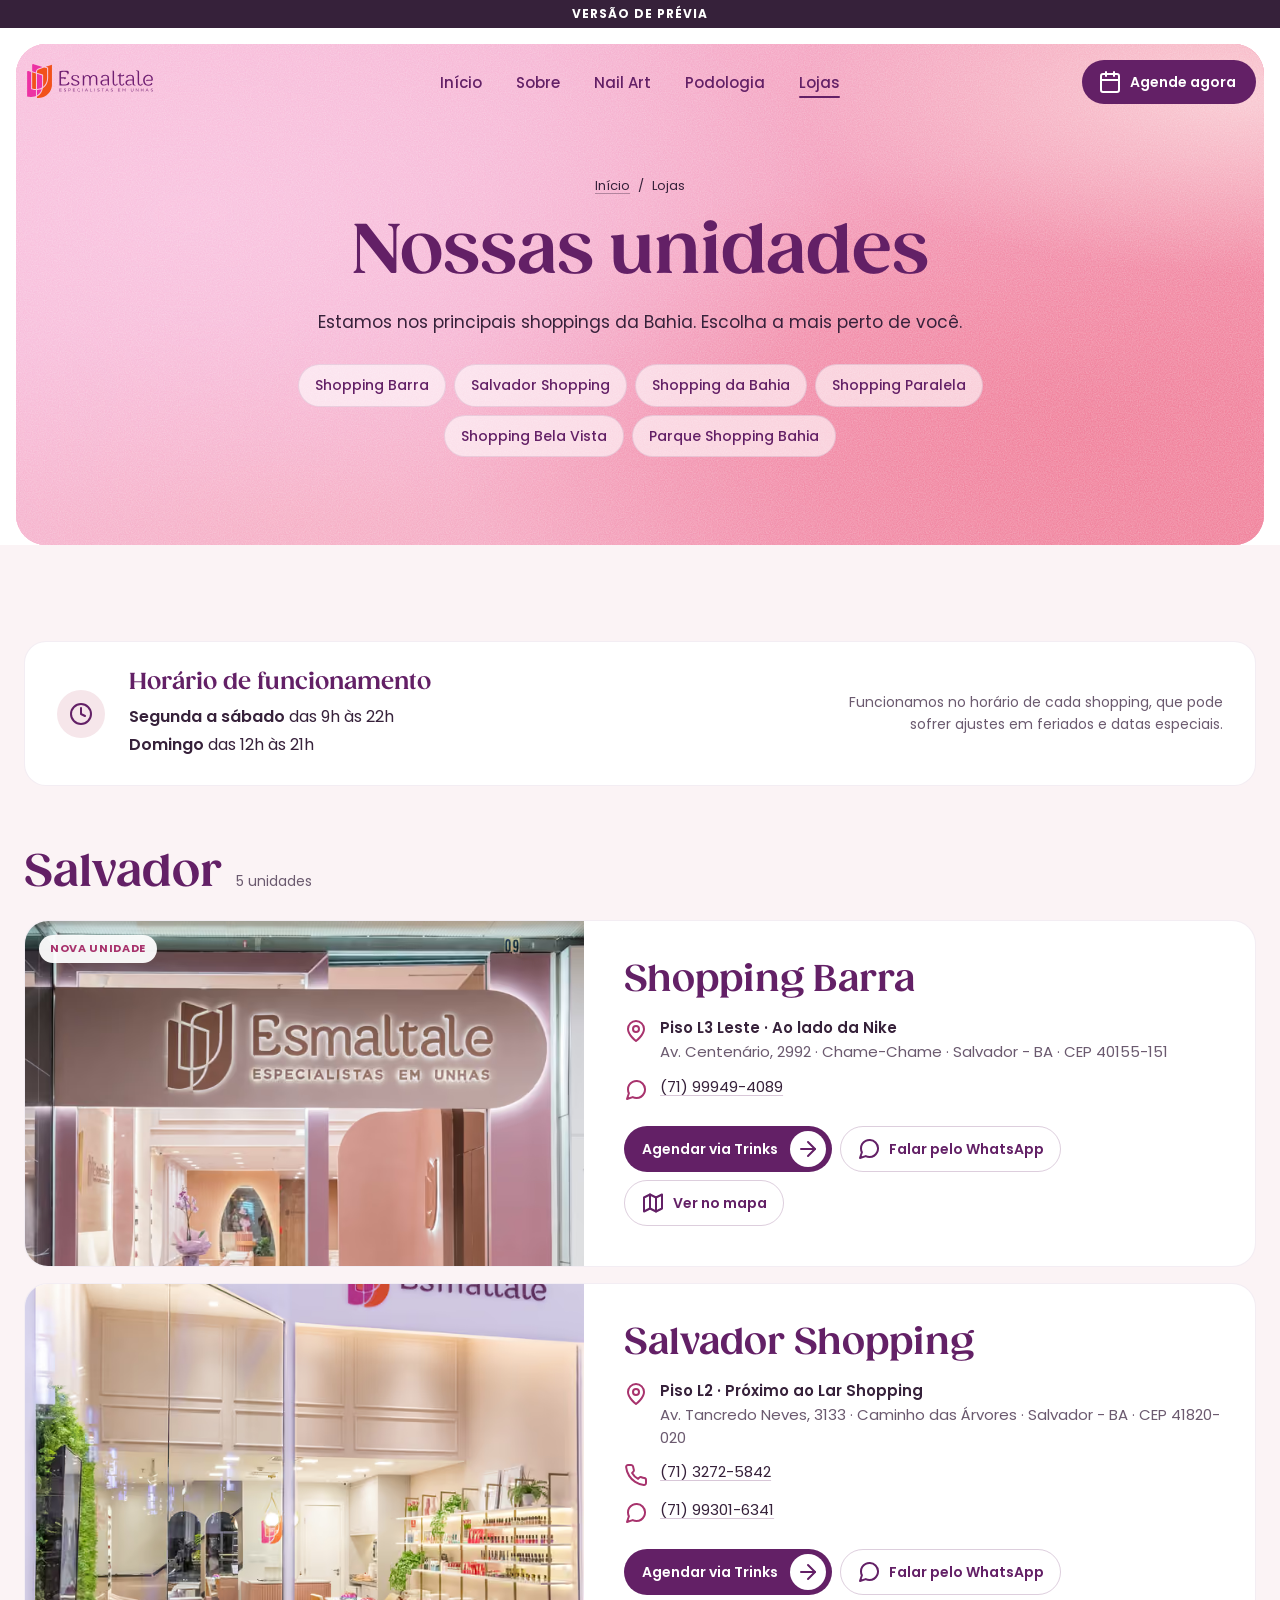
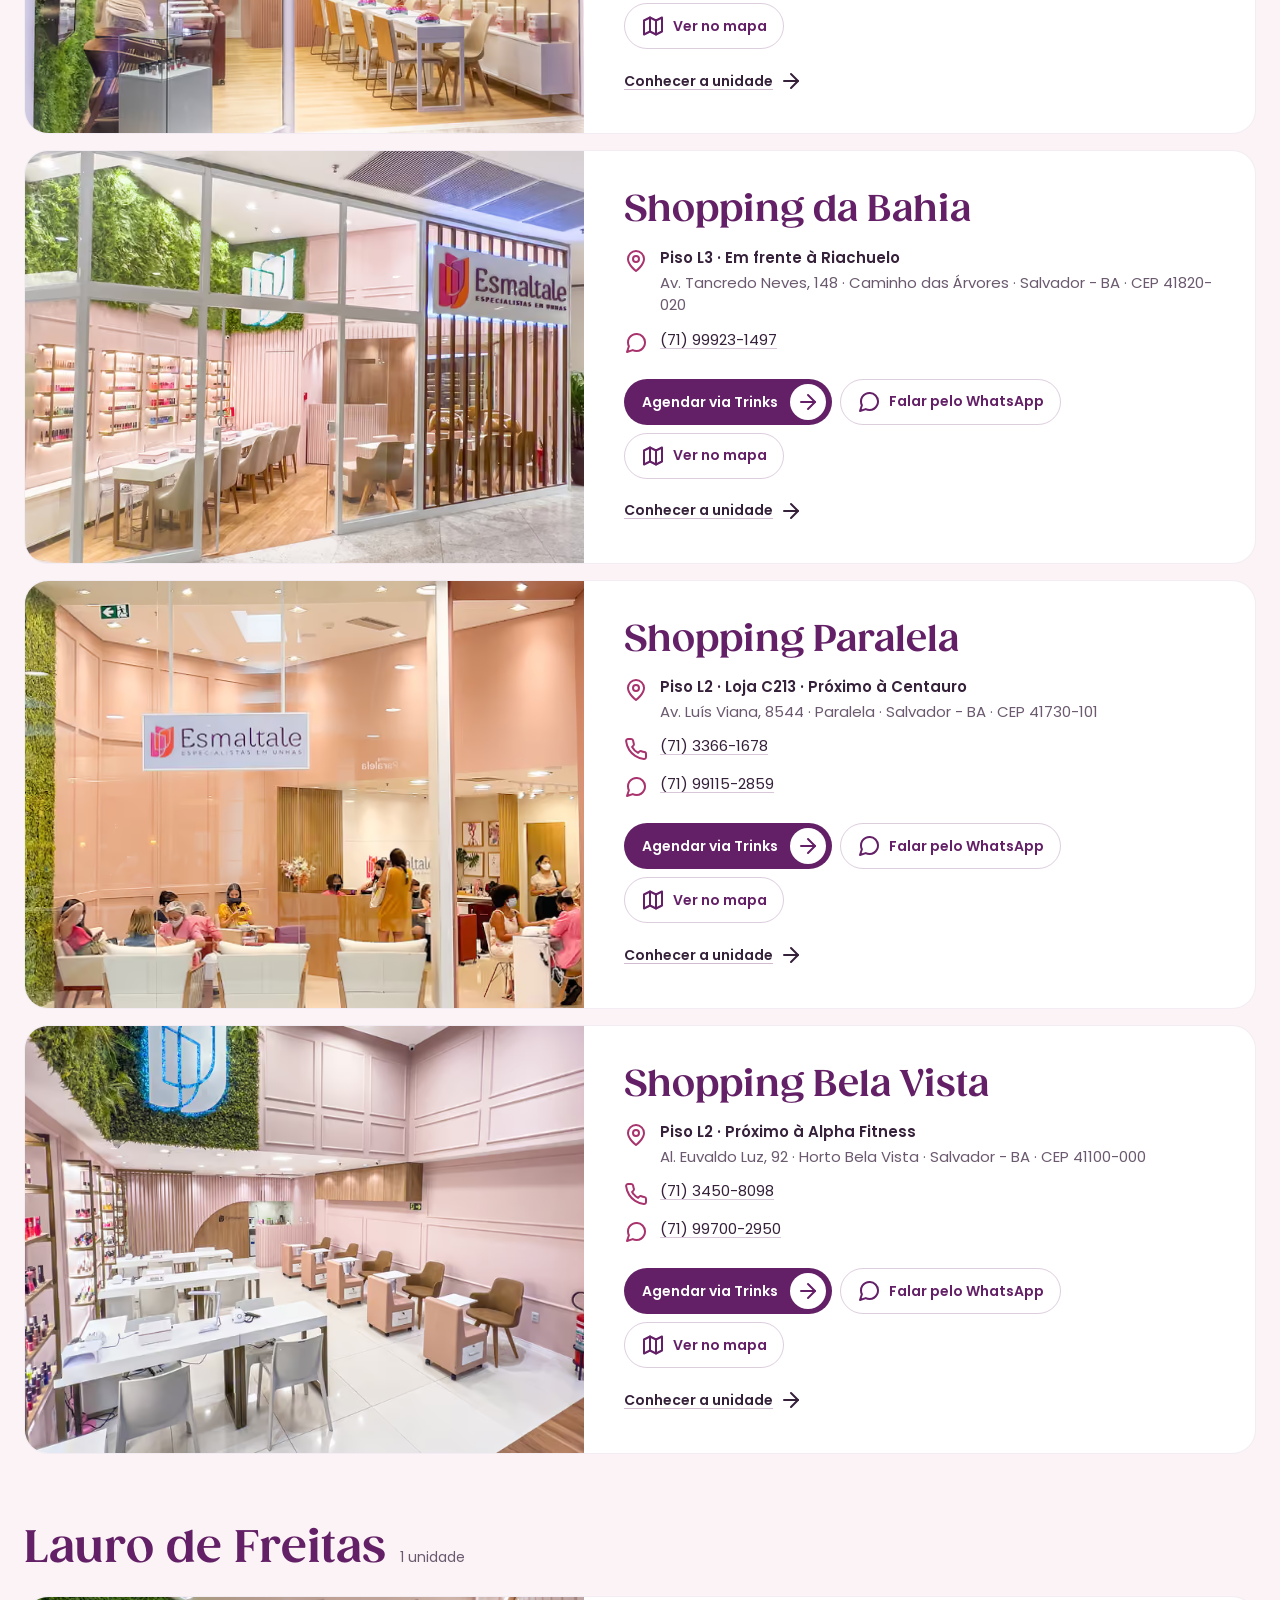
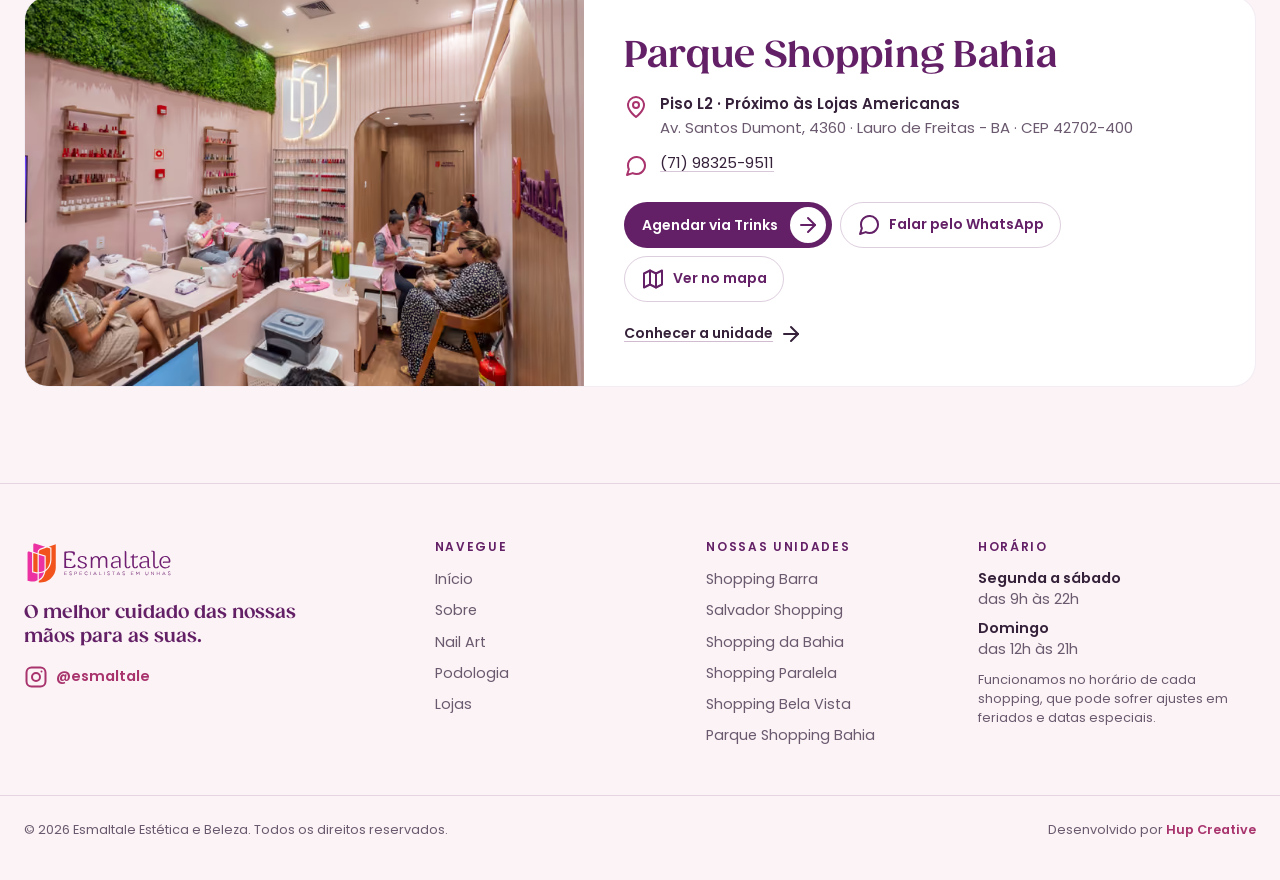
==== commit b0459dbf: "Site preview gerado da main 5f50edd Shopping Barra: imagens pequenas mostram a fachada com a área in" ====
--- a/lojas/index.html
+++ b/lojas/index.html
@@ -20,4 +20,4 @@
         vt.finished.catch(nada);
       });
     </script><meta name="theme-color" content="#6B1F7C"><meta name="author" content="Esmaltale"><meta name="format-detection" content="telephone=no"><!-- O Google usa ícones em múltiplos de 48px (48, 96, 192); o .ico cobre navegadores antigos. --><link rel="icon" href="/favicon.ico" sizes="48x48"><link rel="icon" type="image/png" sizes="192x192" href="/favicon-192.png"><link rel="icon" type="image/png" sizes="96x96" href="/favicon-96.png"><link rel="icon" type="image/png" sizes="48x48" href="/favicon-48.png"><link rel="icon" type="image/png" sizes="32x32" href="/favicon-32.png"><link rel="apple-touch-icon" href="/apple-touch-icon.png"><link rel="preload" href="/_astro/gazpacho-bold.3yVyS3ha.woff2" as="font" type="font/woff2" crossorigin><link rel="alternate" type="text/plain" href="/llms.txt" title="Resumo do site para IAs (llms.txt)"><meta property="og:type" content="website"><meta property="og:locale" content="pt_BR"><meta property="og:site_name" content="Esmaltale"><meta property="og:title" content="Unidades Esmaltale em Salvador e Lauro de Freitas"><meta property="og:description" content="Endereços, horários e contatos das seis unidades da Esmaltale nos shoppings de Salvador e Lauro de Freitas. Agende pelo Trinks ou WhatsApp."><meta property="og:url" content="https://esmaltale.com.br/lojas/"><meta property="og:image" content="https://esmaltale.com.br/_astro/salvador-shopping-02.QbQevmQ8_Zq7squ.jpg"><meta property="og:image:secure_url" content="https://esmaltale.com.br/_astro/salvador-shopping-02.QbQevmQ8_Zq7squ.jpg"><meta property="og:image:type" content="image/jpeg"><meta property="og:image:width" content="1200"><meta property="og:image:height" content="630"><meta property="og:image:alt" content="Interior de uma unidade Esmaltale, com bancadas de atendimento e prateleiras de esmaltes"><meta name="twitter:card" content="summary_large_image"><meta name="twitter:title" content="Unidades Esmaltale em Salvador e Lauro de Freitas"><meta name="twitter:description" content="Endereços, horários e contatos das seis unidades da Esmaltale nos shoppings de Salvador e Lauro de Freitas. Agende pelo Trinks ou WhatsApp."><meta name="twitter:image" content="https://esmaltale.com.br/_astro/salvador-shopping-02.QbQevmQ8_Zq7squ.jpg"><meta name="twitter:image:alt" content="Interior de uma unidade Esmaltale, com bancadas de atendimento e prateleiras de esmaltes"><meta name="geo.region" content="BR-BA"><meta name="geo.placename" content="Salvador"><script type="application/ld+json">{"@context":"https://schema.org","@graph":[{"@type":"Organization","@id":"https://esmaltale.com.br/#organizacao","name":"Esmaltale","legalName":"Esmaltale Estética e Beleza","url":"https://esmaltale.com.br/","description":"Rede de esmalterias fundada em 2017 em Salvador, com seis unidades em shoppings de Salvador e Lauro de Freitas. Manicure, pedicure, alongamento de unhas, nail art, SPA dos pés e podologia, com instrumentos esterilizados em autoclave e agendamento online.","logo":{"@type":"ImageObject","@id":"https://esmaltale.com.br/#logo","url":"https://esmaltale.com.br/logo-esmaltale.png","width":1012,"height":278,"caption":"Esmaltale"},"image":{"@id":"https://esmaltale.com.br/#logo"},"slogan":"O melhor cuidado das nossas mãos para as suas.","foundingDate":"2017","foundingLocation":{"@type":"Place","name":"Salvador, Bahia, Brasil"},"areaServed":[{"@type":"City","name":"Salvador","containedInPlace":{"@type":"State","name":"Bahia"}},{"@type":"City","name":"Lauro de Freitas","containedInPlace":{"@type":"State","name":"Bahia"}}],"knowsAbout":["Manicure","Pedicure","Banho de Gel","Banho de Cristal","Alongamento de Unhas","Aplicação de Unhas Postiças","Nail Art","SPA dos Pés","Plástica dos Pés","Podologia","Esmalteria","Cuidado com as unhas","Esterilização em autoclave"],"knowsLanguage":"pt-BR","sameAs":["https://www.instagram.com/esmaltale"],"subOrganization":[{"@id":"https://esmaltale.com.br/lojas/#shopping-barra"},{"@id":"https://esmaltale.com.br/lojas/#salvador-shopping"},{"@id":"https://esmaltale.com.br/lojas/#shopping-da-bahia"},{"@id":"https://esmaltale.com.br/lojas/#shopping-paralela"},{"@id":"https://esmaltale.com.br/lojas/#shopping-bela-vista"},{"@id":"https://esmaltale.com.br/lojas/#parque-shopping-bahia"}],"hasOfferCatalog":{"@type":"OfferCatalog","@id":"https://esmaltale.com.br/#servicos","name":"Serviços Esmaltale","itemListElement":[{"@type":"Offer","position":1,"itemOffered":{"@type":"Service","name":"Manicure","description":"Cuidado completo com as unhas das mãos: limpeza, cutícula, lixamento e esmaltação com acabamento impecável.","provider":{"@id":"https://esmaltale.com.br/#organizacao"},"areaServed":[{"@type":"City","name":"Salvador","containedInPlace":{"@type":"State","name":"Bahia"}},{"@type":"City","name":"Lauro de Freitas","containedInPlace":{"@type":"State","name":"Bahia"}}]}},{"@type":"Offer","position":2,"itemOffered":{"@type":"Service","name":"Pedicure","description":"O mesmo rigor da manicure para os pés. Limpeza, cutícula, lixamento e esmaltação com atenção a cada detalhe.","provider":{"@id":"https://esmaltale.com.br/#organizacao"},"areaServed":[{"@type":"City","name":"Salvador","containedInPlace":{"@type":"State","name":"Bahia"}},{"@type":"City","name":"Lauro de Freitas","containedInPlace":{"@type":"State","name":"Bahia"}}]}},{"@type":"Offer","position":3,"itemOffered":{"@type":"Service","name":"Banho de Gel","description":"Esmaltação de longa duração com gel de alta qualidade. Brilho intenso e resistência para o dia a dia.","provider":{"@id":"https://esmaltale.com.br/#organizacao"},"areaServed":[{"@type":"City","name":"Salvador","containedInPlace":{"@type":"State","name":"Bahia"}},{"@type":"City","name":"Lauro de Freitas","containedInPlace":{"@type":"State","name":"Bahia"}}],"url":"https://esmaltale.com.br/nail-art/#banho-de-gel"}},{"@type":"Offer","position":4,"itemOffered":{"@type":"Service","name":"Banho de Cristal","description":"Esmaltação em gel que reforça a estrutura da unha natural, sem extensão. Resultado natural e duradouro.","provider":{"@id":"https://esmaltale.com.br/#organizacao"},"areaServed":[{"@type":"City","name":"Salvador","containedInPlace":{"@type":"State","name":"Bahia"}},{"@type":"City","name":"Lauro de Freitas","containedInPlace":{"@type":"State","name":"Bahia"}}],"url":"https://esmaltale.com.br/nail-art/#banho-de-cristal"}},{"@type":"Offer","position":5,"itemOffered":{"@type":"Service","name":"Alongamento de Unhas","description":"Extensão profissional com modelagem personalizada no formato que mais combina com você, sempre com refinamento e acabamento.","provider":{"@id":"https://esmaltale.com.br/#organizacao"},"areaServed":[{"@type":"City","name":"Salvador","containedInPlace":{"@type":"State","name":"Bahia"}},{"@type":"City","name":"Lauro de Freitas","containedInPlace":{"@type":"State","name":"Bahia"}}],"url":"https://esmaltale.com.br/nail-art/#fibra-de-vidro"}},{"@type":"Offer","position":6,"itemOffered":{"@type":"Service","name":"Aplicação de Unhas Postiças","description":"Solução rápida e elegante para quem quer unhas mais longas e perfeitas em qualquer ocasião.","provider":{"@id":"https://esmaltale.com.br/#organizacao"},"areaServed":[{"@type":"City","name":"Salvador","containedInPlace":{"@type":"State","name":"Bahia"}},{"@type":"City","name":"Lauro de Freitas","containedInPlace":{"@type":"State","name":"Bahia"}}],"url":"https://esmaltale.com.br/nail-art/#unhas-posticas"}},{"@type":"Offer","position":7,"itemOffered":{"@type":"Service","name":"Nail Art","description":"Designs exclusivos e personalizados. Do minimalismo às tendências mais ousadas para realçar o seu estilo.","provider":{"@id":"https://esmaltale.com.br/#organizacao"},"areaServed":[{"@type":"City","name":"Salvador","containedInPlace":{"@type":"State","name":"Bahia"}},{"@type":"City","name":"Lauro de Freitas","containedInPlace":{"@type":"State","name":"Bahia"}}],"url":"https://esmaltale.com.br/nail-art/"}},{"@type":"Offer","position":8,"itemOffered":{"@type":"Service","name":"SPA dos Pés","description":"Imersão relaxante com esfoliação, hidratação e massagem. Um momento só seu, do início ao fim.","provider":{"@id":"https://esmaltale.com.br/#organizacao"},"areaServed":[{"@type":"City","name":"Salvador","containedInPlace":{"@type":"State","name":"Bahia"}},{"@type":"City","name":"Lauro de Freitas","containedInPlace":{"@type":"State","name":"Bahia"}}]}},{"@type":"Offer","position":9,"itemOffered":{"@type":"Service","name":"Plástica dos Pés","description":"Tratamento intensivo para calcanhar e pele dos pés com resultados visíveis desde a primeira sessão.","provider":{"@id":"https://esmaltale.com.br/#organizacao"},"areaServed":[{"@type":"City","name":"Salvador","containedInPlace":{"@type":"State","name":"Bahia"}},{"@type":"City","name":"Lauro de Freitas","containedInPlace":{"@type":"State","name":"Bahia"}}]}},{"@type":"Offer","position":10,"itemOffered":{"@type":"Service","name":"Podologia","description":"Cuidado clínico com as unhas e a pele dos pés. Trata encravamentos, calos, fissuras e infecções com segurança e precisão.","provider":{"@id":"https://esmaltale.com.br/#organizacao"},"areaServed":[{"@type":"City","name":"Salvador","containedInPlace":{"@type":"State","name":"Bahia"}},{"@type":"City","name":"Lauro de Freitas","containedInPlace":{"@type":"State","name":"Bahia"}}],"url":"https://esmaltale.com.br/podologia/"}}]}},{"@type":"WebSite","@id":"https://esmaltale.com.br/#site","name":"Esmaltale","url":"https://esmaltale.com.br/","description":"Rede de esmalterias fundada em 2017 em Salvador, com seis unidades em shoppings de Salvador e Lauro de Freitas. Manicure, pedicure, alongamento de unhas, nail art, SPA dos pés e podologia, com instrumentos esterilizados em autoclave e agendamento online.","inLanguage":"pt-BR","publisher":{"@id":"https://esmaltale.com.br/#organizacao"},"about":{"@id":"https://esmaltale.com.br/#organizacao"}},{"@type":"CollectionPage","@id":"https://esmaltale.com.br/lojas/#pagina","url":"https://esmaltale.com.br/lojas/","name":"Unidades Esmaltale","description":"Endereços, horários e contatos das seis unidades da Esmaltale nos shoppings de Salvador e Lauro de Freitas. Agende pelo Trinks ou WhatsApp.","inLanguage":"pt-BR","isPartOf":{"@id":"https://esmaltale.com.br/#site"},"about":{"@id":"https://esmaltale.com.br/#organizacao"},"publisher":{"@id":"https://esmaltale.com.br/#organizacao"},"dateModified":"2026-11-06","primaryImageOfPage":{"@type":"ImageObject","url":"https://esmaltale.com.br/_astro/salvador-shopping-02.QbQevmQ8_Z17SpxV.jpg"},"image":"https://esmaltale.com.br/_astro/salvador-shopping-02.QbQevmQ8_Z17SpxV.jpg","mainEntity":[{"@id":"https://esmaltale.com.br/lojas/#shopping-barra"},{"@id":"https://esmaltale.com.br/lojas/#salvador-shopping"},{"@id":"https://esmaltale.com.br/lojas/#shopping-da-bahia"},{"@id":"https://esmaltale.com.br/lojas/#shopping-paralela"},{"@id":"https://esmaltale.com.br/lojas/#shopping-bela-vista"},{"@id":"https://esmaltale.com.br/lojas/#parque-shopping-bahia"}],"breadcrumb":{"@id":"https://esmaltale.com.br/lojas/#trilha"}},{"@type":"BreadcrumbList","@id":"https://esmaltale.com.br/lojas/#trilha","itemListElement":[{"@type":"ListItem","position":1,"name":"Início","item":"https://esmaltale.com.br/"},{"@type":"ListItem","position":2,"name":"Lojas","item":"https://esmaltale.com.br/lojas/"}]},{"@type":["BeautySalon","NailSalon"],"@id":"https://esmaltale.com.br/lojas/#shopping-barra","name":"Esmaltale Shopping Barra","description":"Esmalteria Esmaltale no Shopping Barra, em Salvador (Piso L3 Leste · Ao lado da Nike): manicure, pedicure, alongamento, nail art, SPA dos pés e podologia.","parentOrganization":{"@id":"https://esmaltale.com.br/#organizacao"},"brand":{"@id":"https://esmaltale.com.br/#organizacao"},"url":"https://esmaltale.com.br/lojas/#shopping-barra","logo":{"@id":"https://esmaltale.com.br/#logo"},"image":"https://esmaltale.com.br/_astro/shopping-barra.DRvl4hel_Z1ttJGO.jpg","telephone":"+5571999494089","address":{"@type":"PostalAddress","streetAddress":"Av. Centenário, 2992, Piso L3 Leste","addressNeighborhood":"Chame-Chame","addressLocality":"Salvador","addressRegion":"BA","postalCode":"40155-151","addressCountry":"BR"},"containedInPlace":{"@type":"ShoppingCenter","name":"Shopping Barra","address":{"@type":"PostalAddress","streetAddress":"Av. Centenário, 2992","addressLocality":"Salvador","addressRegion":"BA","postalCode":"40155-151","addressCountry":"BR"}},"geo":{"@type":"GeoCoordinates","latitude":-13.0071675,"longitude":-38.5247271},"hasMap":"https://www.google.com/maps?cid=7693819465966985537","areaServed":{"@type":"City","name":"Salvador"},"openingHoursSpecification":[{"@type":"OpeningHoursSpecification","dayOfWeek":["Monday","Tuesday","Wednesday","Thursday","Friday","Saturday"],"opens":"09:00","closes":"22:00"},{"@type":"OpeningHoursSpecification","dayOfWeek":["Sunday"],"opens":"12:00","closes":"21:00"}],"currenciesAccepted":"BRL","knowsLanguage":"pt-BR","hasOfferCatalog":{"@id":"https://esmaltale.com.br/#servicos"},"contactPoint":{"@type":"ContactPoint","contactType":"agendamento","telephone":"+5571999494089","url":"https://wa.me/5571999494089","availableLanguage":"pt-BR"},"sameAs":["https://www.google.com/maps?cid=7693819465966985537","https://www.trinks.com/esmaltale-shopping-barra"],"potentialAction":{"@type":"ReserveAction","name":"Agendar pelo Trinks","target":{"@type":"EntryPoint","urlTemplate":"https://www.trinks.com/esmaltale-shopping-barra","inLanguage":"pt-BR"}}},{"@type":["BeautySalon","NailSalon"],"@id":"https://esmaltale.com.br/lojas/#salvador-shopping","name":"Esmaltale Salvador Shopping","description":"Esmalteria Esmaltale no Salvador Shopping, em Salvador (Piso L2 · Próximo ao Lar Shopping): manicure, pedicure, alongamento, nail art, SPA dos pés e podologia.","parentOrganization":{"@id":"https://esmaltale.com.br/#organizacao"},"brand":{"@id":"https://esmaltale.com.br/#organizacao"},"url":"https://esmaltale.com.br/lojas/#salvador-shopping","logo":{"@id":"https://esmaltale.com.br/#logo"},"image":"https://esmaltale.com.br/_astro/salvador-shopping.BZX32VnW_Z239For.jpg","telephone":"+557132725842","address":{"@type":"PostalAddress","streetAddress":"Av. Tancredo Neves, 3133, Piso L2","addressNeighborhood":"Caminho das Árvores","addressLocality":"Salvador","addressRegion":"BA","postalCode":"41820-020","addressCountry":"BR"},"containedInPlace":{"@type":"ShoppingCenter","name":"Salvador Shopping","address":{"@type":"PostalAddress","streetAddress":"Av. Tancredo Neves, 3133","addressLocality":"Salvador","addressRegion":"BA","postalCode":"41820-020","addressCountry":"BR"}},"geo":{"@type":"GeoCoordinates","latitude":-12.9785509,"longitude":-38.4541098},"hasMap":"https://www.google.com/maps?cid=7686953596061038359","areaServed":{"@type":"City","name":"Salvador"},"openingHoursSpecification":[{"@type":"OpeningHoursSpecification","dayOfWeek":["Monday","Tuesday","Wednesday","Thursday","Friday","Saturday"],"opens":"09:00","closes":"22:00"},{"@type":"OpeningHoursSpecification","dayOfWeek":["Sunday"],"opens":"12:00","closes":"21:00"}],"currenciesAccepted":"BRL","knowsLanguage":"pt-BR","hasOfferCatalog":{"@id":"https://esmaltale.com.br/#servicos"},"contactPoint":{"@type":"ContactPoint","contactType":"agendamento","telephone":"+5571993016341","url":"https://wa.me/5571993016341","availableLanguage":"pt-BR"},"sameAs":["https://www.google.com/maps?cid=7686953596061038359","https://www.trinks.com/esmaltalesalvadorshopping","https://loja.esmaltale.com.br/conheca/salvadorshopping"],"potentialAction":{"@type":"ReserveAction","name":"Agendar pelo Trinks","target":{"@type":"EntryPoint","urlTemplate":"https://www.trinks.com/esmaltalesalvadorshopping","inLanguage":"pt-BR"}}},{"@type":["BeautySalon","NailSalon"],"@id":"https://esmaltale.com.br/lojas/#shopping-da-bahia","name":"Esmaltale Shopping da Bahia","description":"Esmalteria Esmaltale no Shopping da Bahia, em Salvador (Piso L3 · Em frente à Riachuelo): manicure, pedicure, alongamento, nail art, SPA dos pés e podologia.","parentOrganization":{"@id":"https://esmaltale.com.br/#organizacao"},"brand":{"@id":"https://esmaltale.com.br/#organizacao"},"url":"https://esmaltale.com.br/lojas/#shopping-da-bahia","logo":{"@id":"https://esmaltale.com.br/#logo"},"image":"https://esmaltale.com.br/_astro/shopping-da-bahia.BCdLF40N_Z1iis1s.jpg","telephone":"+5571999231497","address":{"@type":"PostalAddress","streetAddress":"Av. Tancredo Neves, 148, Piso L3","addressNeighborhood":"Caminho das Árvores","addressLocality":"Salvador","addressRegion":"BA","postalCode":"41820-020","addressCountry":"BR"},"containedInPlace":{"@type":"ShoppingCenter","name":"Shopping da Bahia","address":{"@type":"PostalAddress","streetAddress":"Av. Tancredo Neves, 148","addressLocality":"Salvador","addressRegion":"BA","postalCode":"41820-020","addressCountry":"BR"}},"geo":{"@type":"GeoCoordinates","latitude":-12.9817061,"longitude":-38.4646255},"hasMap":"https://www.google.com/maps?cid=3673152592179540768","areaServed":{"@type":"City","name":"Salvador"},"openingHoursSpecification":[{"@type":"OpeningHoursSpecification","dayOfWeek":["Monday","Tuesday","Wednesday","Thursday","Friday","Saturday"],"opens":"09:00","closes":"22:00"},{"@type":"OpeningHoursSpecification","dayOfWeek":["Sunday"],"opens":"12:00","closes":"21:00"}],"currenciesAccepted":"BRL","knowsLanguage":"pt-BR","hasOfferCatalog":{"@id":"https://esmaltale.com.br/#servicos"},"contactPoint":{"@type":"ContactPoint","contactType":"agendamento","telephone":"+5571999231497","url":"https://wa.me/5571999231497","availableLanguage":"pt-BR"},"sameAs":["https://www.google.com/maps?cid=3673152592179540768","https://www.trinks.com/esmaltale-shopping-da-bahia-","https://loja.esmaltale.com.br/conheca/shoppingdabahia"],"potentialAction":{"@type":"ReserveAction","name":"Agendar pelo Trinks","target":{"@type":"EntryPoint","urlTemplate":"https://www.trinks.com/esmaltale-shopping-da-bahia-","inLanguage":"pt-BR"}}},{"@type":["BeautySalon","NailSalon"],"@id":"https://esmaltale.com.br/lojas/#shopping-paralela","name":"Esmaltale Shopping Paralela","description":"Esmalteria Esmaltale no Shopping Paralela, em Salvador (Piso L2 · Loja C213 · Próximo à Centauro): manicure, pedicure, alongamento, nail art, SPA dos pés e podologia.","parentOrganization":{"@id":"https://esmaltale.com.br/#organizacao"},"brand":{"@id":"https://esmaltale.com.br/#organizacao"},"url":"https://esmaltale.com.br/lojas/#shopping-paralela","logo":{"@id":"https://esmaltale.com.br/#logo"},"image":"https://esmaltale.com.br/_astro/shopping-paralela.I9VgSTXT_Z15roR4.jpg","telephone":"+557133661678","address":{"@type":"PostalAddress","streetAddress":"Av. Luís Viana, 8544, Piso L2, Loja C213","addressNeighborhood":"Paralela","addressLocality":"Salvador","addressRegion":"BA","postalCode":"41730-101","addressCountry":"BR"},"containedInPlace":{"@type":"ShoppingCenter","name":"Shopping Paralela","address":{"@type":"PostalAddress","streetAddress":"Av. Luís Viana, 8544","addressLocality":"Salvador","addressRegion":"BA","postalCode":"41730-101","addressCountry":"BR"}},"geo":{"@type":"GeoCoordinates","latitude":-12.9366876,"longitude":-38.3945855},"hasMap":"https://www.google.com/maps?cid=1865418680387577062","areaServed":{"@type":"City","name":"Salvador"},"openingHoursSpecification":[{"@type":"OpeningHoursSpecification","dayOfWeek":["Monday","Tuesday","Wednesday","Thursday","Friday","Saturday"],"opens":"09:00","closes":"22:00"},{"@type":"OpeningHoursSpecification","dayOfWeek":["Sunday"],"opens":"12:00","closes":"21:00"}],"currenciesAccepted":"BRL","knowsLanguage":"pt-BR","hasOfferCatalog":{"@id":"https://esmaltale.com.br/#servicos"},"contactPoint":{"@type":"ContactPoint","contactType":"agendamento","telephone":"+5571991152859","url":"https://wa.me/5571991152859","availableLanguage":"pt-BR"},"sameAs":["https://www.google.com/maps?cid=1865418680387577062","https://www.trinks.com/esmaltale-shop-paralela","https://loja.esmaltale.com.br/conheca/shoppingparalela"],"potentialAction":{"@type":"ReserveAction","name":"Agendar pelo Trinks","target":{"@type":"EntryPoint","urlTemplate":"https://www.trinks.com/esmaltale-shop-paralela","inLanguage":"pt-BR"}}},{"@type":["BeautySalon","NailSalon"],"@id":"https://esmaltale.com.br/lojas/#shopping-bela-vista","name":"Esmaltale Shopping Bela Vista","description":"Esmalteria Esmaltale no Shopping Bela Vista, em Salvador (Piso L2 · Próximo à Alpha Fitness): manicure, pedicure, alongamento, nail art, SPA dos pés e podologia.","parentOrganization":{"@id":"https://esmaltale.com.br/#organizacao"},"brand":{"@id":"https://esmaltale.com.br/#organizacao"},"url":"https://esmaltale.com.br/lojas/#shopping-bela-vista","logo":{"@id":"https://esmaltale.com.br/#logo"},"image":"https://esmaltale.com.br/_astro/shopping-bela-vista.RmHpDEH2_ZMXTFr.jpg","telephone":"+557134508098","address":{"@type":"PostalAddress","streetAddress":"Al. Euvaldo Luz, 92, Piso L2","addressNeighborhood":"Horto Bela Vista","addressLocality":"Salvador","addressRegion":"BA","postalCode":"41100-000","addressCountry":"BR"},"containedInPlace":{"@type":"ShoppingCenter","name":"Shopping Bela Vista","address":{"@type":"PostalAddress","streetAddress":"Al. Euvaldo Luz, 92","addressLocality":"Salvador","addressRegion":"BA","postalCode":"41100-000","addressCountry":"BR"}},"geo":{"@type":"GeoCoordinates","latitude":-12.9704379,"longitude":-38.4742036},"hasMap":"https://www.google.com/maps?cid=11797337463690376936","areaServed":{"@type":"City","name":"Salvador"},"openingHoursSpecification":[{"@type":"OpeningHoursSpecification","dayOfWeek":["Monday","Tuesday","Wednesday","Thursday","Friday","Saturday"],"opens":"09:00","closes":"22:00"},{"@type":"OpeningHoursSpecification","dayOfWeek":["Sunday"],"opens":"12:00","closes":"21:00"}],"currenciesAccepted":"BRL","knowsLanguage":"pt-BR","hasOfferCatalog":{"@id":"https://esmaltale.com.br/#servicos"},"contactPoint":{"@type":"ContactPoint","contactType":"agendamento","telephone":"+5571997002950","url":"https://wa.me/5571997002950","availableLanguage":"pt-BR"},"sameAs":["https://www.google.com/maps?cid=11797337463690376936","https://www.trinks.com/esmaltale-shopping-bela-vista","https://loja.esmaltale.com.br/conheca/shoppingbelavista"],"potentialAction":{"@type":"ReserveAction","name":"Agendar pelo Trinks","target":{"@type":"EntryPoint","urlTemplate":"https://www.trinks.com/esmaltale-shopping-bela-vista","inLanguage":"pt-BR"}}},{"@type":["BeautySalon","NailSalon"],"@id":"https://esmaltale.com.br/lojas/#parque-shopping-bahia","name":"Esmaltale Parque Shopping Bahia","description":"Esmalteria Esmaltale no Parque Shopping Bahia, em Lauro de Freitas (Piso L2 · Próximo às Lojas Americanas): manicure, pedicure, alongamento, nail art, SPA dos pés e podologia.","parentOrganization":{"@id":"https://esmaltale.com.br/#organizacao"},"brand":{"@id":"https://esmaltale.com.br/#organizacao"},"url":"https://esmaltale.com.br/lojas/#parque-shopping-bahia","logo":{"@id":"https://esmaltale.com.br/#logo"},"image":"https://esmaltale.com.br/_astro/parque-shopping-bahia.ALylXDoR_1guLSz.jpg","telephone":"+5571983259511","address":{"@type":"PostalAddress","streetAddress":"Av. Santos Dumont, 4360, Piso L2","addressLocality":"Lauro de Freitas","addressRegion":"BA","postalCode":"42702-400","addressCountry":"BR"},"containedInPlace":{"@type":"ShoppingCenter","name":"Parque Shopping Bahia","address":{"@type":"PostalAddress","streetAddress":"Av. Santos Dumont, 4360","addressLocality":"Lauro de Freitas","addressRegion":"BA","postalCode":"42702-400","addressCountry":"BR"}},"geo":{"@type":"GeoCoordinates","latitude":-12.8884395,"longitude":-38.318028},"hasMap":"https://www.google.com/maps?cid=17028121796568796822","areaServed":{"@type":"City","name":"Lauro de Freitas"},"openingHoursSpecification":[{"@type":"OpeningHoursSpecification","dayOfWeek":["Monday","Tuesday","Wednesday","Thursday","Friday","Saturday"],"opens":"09:00","closes":"22:00"},{"@type":"OpeningHoursSpecification","dayOfWeek":["Sunday"],"opens":"12:00","closes":"21:00"}],"currenciesAccepted":"BRL","knowsLanguage":"pt-BR","hasOfferCatalog":{"@id":"https://esmaltale.com.br/#servicos"},"contactPoint":{"@type":"ContactPoint","contactType":"agendamento","telephone":"+5571983259511","url":"https://wa.me/5571983259511","availableLanguage":"pt-BR"},"sameAs":["https://www.google.com/maps?cid=17028121796568796822","https://www.trinks.com/esmaltale-salvador-norte-shopping","https://loja.esmaltale.com.br/conheca/parqueshoppingbahia"],"potentialAction":{"@type":"ReserveAction","name":"Agendar pelo Trinks","target":{"@type":"EntryPoint","urlTemplate":"https://www.trinks.com/esmaltale-salvador-norte-shopping","inLanguage":"pt-BR"}}}]}</script><link rel="stylesheet" href="/_astro/BaseLayout.DVXbwnxV.css"><style>.hero-internal[data-astro-cid-avl7maqe]{padding:calc(var(--preview-h) + var(--frame-inset)) var(--frame-inset) 0;background-color:var(--color-white)}.hero-internal__frame[data-astro-cid-avl7maqe]{isolation:isolate;padding-top:calc(var(--header-h) + 32px);color:var(--color-purple);background-color:var(--color-blush);border-radius:18px;padding-bottom:56px;position:relative;overflow:hidden}.hero-internal__grid[data-astro-cid-avl7maqe]{z-index:1;align-items:center;gap:40px;display:grid;position:relative}.hero-internal__midia[data-astro-cid-avl7maqe]{min-width:0}.hero-internal__texto[data-astro-cid-avl7maqe]{text-align:center;max-width:760px;animation:heroInternoEntra 1s var(--ease-out-expo) both;margin-inline:auto}.hero-internal__trilha[data-astro-cid-avl7maqe]{color:var(--color-purple-dark);justify-content:center;gap:8px;margin-bottom:20px;font-size:.8125rem;display:flex}.hero-internal__trilha[data-astro-cid-avl7maqe] a[data-astro-cid-avl7maqe]{text-underline-offset:3px;transition:color .25s var(--ease);text-decoration:underline #36213a59}.hero-internal__trilha[data-astro-cid-avl7maqe] a[data-astro-cid-avl7maqe]:hover{color:var(--color-purple)}.hero-internal__tag[data-astro-cid-avl7maqe]{letter-spacing:.16em;text-transform:uppercase;color:var(--color-purple-dark);margin-bottom:14px;font-size:.8125rem;font-style:italic;display:block}.hero-internal__title[data-astro-cid-avl7maqe]{letter-spacing:-.012em;text-wrap:balance;font-size:clamp(2.4rem,5.4vw,4.25rem);line-height:1.04}.hero-internal__texto[data-astro-cid-avl7maqe] p{max-width:62ch;color:var(--color-purple-dark);margin:20px auto 0;font-size:1.0625rem;line-height:1.7}.hero-internal__texto[data-astro-cid-avl7maqe] .hero-internal__acoes{flex-wrap:wrap;justify-content:center;gap:12px 24px;margin-top:32px;display:flex}@keyframes heroInternoEntra{0%{opacity:0;transform:translateY(24px)}}@media (width>=768px){.hero-internal__frame[data-astro-cid-avl7maqe]{padding-top:calc(var(--header-h) + 56px);border-radius:30px;padding-bottom:88px}}@media (width>=1024px){.hero-internal__frame--midia[data-astro-cid-avl7maqe] .hero-internal__grid[data-astro-cid-avl7maqe]{grid-template-columns:minmax(0,1.05fr) minmax(0,.95fr);gap:64px}.hero-internal__frame--midia[data-astro-cid-avl7maqe] .hero-internal__texto[data-astro-cid-avl7maqe]{text-align:left;margin-inline:0}.hero-internal__frame--midia[data-astro-cid-avl7maqe] .hero-internal__trilha[data-astro-cid-avl7maqe]{justify-content:flex-start}.hero-internal__frame--midia[data-astro-cid-avl7maqe] .hero-internal__texto[data-astro-cid-avl7maqe] p{margin-inline:0}.hero-internal__frame--midia[data-astro-cid-avl7maqe] .hero-internal__texto[data-astro-cid-avl7maqe] .hero-internal__acoes{justify-content:flex-start}.hero-internal__frame--sangrada[data-astro-cid-avl7maqe]{padding-bottom:0}.hero-internal__frame--sangrada[data-astro-cid-avl7maqe] .hero-internal__grid[data-astro-cid-avl7maqe]{align-items:stretch}.hero-internal__frame--sangrada[data-astro-cid-avl7maqe] .hero-internal__texto[data-astro-cid-avl7maqe]{align-self:center;padding-bottom:88px}}@media (width<=1023px){.hero-internal__frame--sangrada[data-astro-cid-avl7maqe]{padding-bottom:0}.hero-internal__frame--sangrada[data-astro-cid-avl7maqe] .hero-internal__midia[data-astro-cid-avl7maqe]{margin-inline:calc(-1 * var(--gutter))}}@media (prefers-reduced-motion:reduce){.hero-internal__texto[data-astro-cid-avl7maqe]{animation:none}}
-</style><link rel="stylesheet" href="/_astro/lojas.Cqoq23sH.css"></head><body><a href="#conteudo" class="skip-link">Pular para o conteúdo</a><div class="preview-banner" role="note" data-astro-cid-kpkc6gqe>Versão de prévia</div><header class="site-header" data-header data-astro-cid-isef26zo><div class="container site-header__inner" data-astro-cid-isef26zo><a href="/" class="site-header__logo" aria-label="Esmaltale, página inicial" data-astro-cid-isef26zo><img src="/_astro/logo-cor.Dva9ngQj.svg" width="140" height="43" alt="" class="logo" data-astro-cid-isef26zo></a><nav class="site-nav" aria-label="Principal" data-astro-cid-isef26zo><ul data-astro-cid-isef26zo><li data-astro-cid-isef26zo><a href="/" data-astro-cid-isef26zo>Início</a></li><li data-astro-cid-isef26zo><a href="/sobre/" data-astro-cid-isef26zo>Sobre</a></li><li data-astro-cid-isef26zo><a href="/nail-art/" data-astro-cid-isef26zo>Nail Art</a></li><li data-astro-cid-isef26zo><a href="/podologia/" data-astro-cid-isef26zo>Podologia</a></li><li data-astro-cid-isef26zo><a href="/lojas/" aria-current="page" data-astro-cid-isef26zo>Lojas</a></li></ul></nav><button type="button" class="site-header__cta" data-booking data-booking-origem="header" data-astro-cid-isef26zo><svg xmlns="http://www.w3.org/2000/svg" viewBox="0 0 24 24" width="18" height="18" fill="none" stroke="currentColor" stroke-width="2" stroke-linecap="round" stroke-linejoin="round" class="icon" aria-hidden="true" focusable="false"><rect pathLength="1" x="3" y="4" width="18" height="18" rx="2"></rect><path pathLength="1" d="M16 2v4"></path><path pathLength="1" d="M8 2v4"></path><path pathLength="1" d="M3 10h18"></path></svg>Agende agora</button><button type="button" class="site-header__toggle" aria-expanded="false" aria-controls="mobile-menu" aria-label="Abrir menu" data-menu-toggle data-astro-cid-isef26zo><svg xmlns="http://www.w3.org/2000/svg" viewBox="0 0 24 24" width="24" height="24" fill="none" stroke="currentColor" stroke-width="2" stroke-linecap="round" stroke-linejoin="round" class="icon" aria-hidden="true" focusable="false"><path pathLength="1" d="M4 7h16"></path><path pathLength="1" d="M4 12h16"></path><path pathLength="1" d="M4 17h16"></path></svg></button></div></header><div class="mobile-menu" id="mobile-menu" hidden data-mobile-menu data-astro-cid-isef26zo><div class="gradiente-marca mobile-menu__fundo" aria-hidden="true" data-astro-cid-isef26zo></div><div class="mobile-menu__top container" data-astro-cid-isef26zo><img src="/_astro/logo-cor.Dva9ngQj.svg" width="140" height="43" alt="Esmaltale" class="logo" data-astro-cid-isef26zo><button type="button" class="mobile-menu__close" aria-label="Fechar menu" data-menu-close data-astro-cid-isef26zo><svg xmlns="http://www.w3.org/2000/svg" viewBox="0 0 24 24" width="24" height="24" fill="none" stroke="currentColor" stroke-width="2" stroke-linecap="round" stroke-linejoin="round" class="icon" aria-hidden="true" focusable="false"><path pathLength="1" d="M18 6 6 18"></path><path pathLength="1" d="m6 6 12 12"></path></svg></button></div><nav aria-label="Menu" class="mobile-menu__nav container" data-astro-cid-isef26zo><ul data-astro-cid-isef26zo><li style="--n:0" data-astro-cid-isef26zo><a href="/" data-astro-cid-isef26zo>Início</a></li><li style="--n:1" data-astro-cid-isef26zo><a href="/sobre/" data-astro-cid-isef26zo>Sobre</a></li><li style="--n:2" data-astro-cid-isef26zo><a href="/nail-art/" data-astro-cid-isef26zo>Nail Art</a></li><li style="--n:3" data-astro-cid-isef26zo><a href="/podologia/" data-astro-cid-isef26zo>Podologia</a></li><li style="--n:4" data-astro-cid-isef26zo><a href="/lojas/" aria-current="page" data-astro-cid-isef26zo>Lojas</a></li></ul><button type="button" class="specular-button specular-button--dark" style="--n:5" data-booking data-booking-origem="header" data-astro-cid-isef26zo>Agende agora</button></nav></div><script type="module">var e=document.querySelector(`[data-header]`),t=document.querySelector(`[data-mobile-menu]`),n=document.querySelector(`[data-menu-toggle]`),r=document.querySelector(`[data-menu-close]`),i=()=>e?.classList.toggle(`is-scrolled`,window.scrollY>24);i(),window.addEventListener(`scroll`,i,{passive:!0});var a=window.matchMedia(`(prefers-reduced-motion: reduce)`),o;function s(){t&&n&&(window.clearTimeout(o),t.classList.remove(`is-closing`),t.hidden=!1,t.classList.add(`is-open`),n.setAttribute(`aria-expanded`,`true`),document.body.style.overflow=`hidden`,r?.focus({preventScroll:!0}))}function c(){t&&(t.hidden=!0,t.classList.remove(`is-open`,`is-closing`),document.body.style.overflow=``)}function l(e=!0,r=!1){if(t&&n&&!t.hidden&&!t.classList.contains(`is-closing`)){if(n.setAttribute(`aria-expanded`,`false`),e&&n.focus({preventScroll:!0}),r||a.matches)return c();t.classList.remove(`is-open`),t.classList.add(`is-closing`),o=window.setTimeout(c,340)}}n?.addEventListener(`click`,s),r?.addEventListener(`click`,()=>l()),t?.querySelectorAll(`a, [data-booking]`).forEach(e=>e.addEventListener(`click`,()=>{let t=e.getAttribute(`href`);(!t||t.startsWith(`#`)||new URL(t,location.href).pathname===location.pathname)&&l(!1)})),window.addEventListener(`pageshow`,e=>{e.persisted&&l(!1,!0)}),document.addEventListener(`keydown`,e=>{if(t&&!t.hidden&&(e.key===`Escape`&&l(),e.key===`Tab`)){let n=t.querySelectorAll(`a, button`),r=n[0],i=n[n.length-1];e.shiftKey&&document.activeElement===r?(e.preventDefault(),i.focus()):!e.shiftKey&&document.activeElement===i&&(e.preventDefault(),r.focus())}}),window.matchMedia(`(min-width: 1024px)`).addEventListener(`change`,e=>{e.matches&&l(!1)});</script><main id="conteudo"><section class="hero-internal" data-hero data-astro-cid-avl7maqe><div class="hero-internal__frame" data-astro-cid-avl7maqe><div class="gradiente-marca" aria-hidden="true" data-astro-cid-avl7maqe></div><div class="container hero-internal__grid" data-astro-cid-avl7maqe><div class="hero-internal__texto" data-astro-cid-avl7maqe><nav class="hero-internal__trilha" aria-label="Trilha de navegação" data-astro-cid-avl7maqe><a href="/" data-astro-cid-avl7maqe>Início</a><span aria-hidden="true" data-astro-cid-avl7maqe>/</span><span aria-current="page" data-astro-cid-avl7maqe>Lojas</span></nav><h1 class="hero-internal__title" data-astro-cid-avl7maqe>Nossas unidades</h1><p data-astro-cid-qg7a4bbr>Estamos nos principais shoppings da Bahia. Escolha a mais perto de você.</p><ul class="atalhos" aria-label="Ir para a unidade" data-astro-cid-qg7a4bbr><li data-astro-cid-qg7a4bbr><a href="#shopping-barra" class="atalhos__item" data-astro-cid-qg7a4bbr>Shopping Barra</a></li><li data-astro-cid-qg7a4bbr><a href="#salvador-shopping" class="atalhos__item" data-astro-cid-qg7a4bbr>Salvador Shopping</a></li><li data-astro-cid-qg7a4bbr><a href="#shopping-da-bahia" class="atalhos__item" data-astro-cid-qg7a4bbr>Shopping da Bahia</a></li><li data-astro-cid-qg7a4bbr><a href="#shopping-paralela" class="atalhos__item" data-astro-cid-qg7a4bbr>Shopping Paralela</a></li><li data-astro-cid-qg7a4bbr><a href="#shopping-bela-vista" class="atalhos__item" data-astro-cid-qg7a4bbr>Shopping Bela Vista</a></li><li data-astro-cid-qg7a4bbr><a href="#parque-shopping-bahia" class="atalhos__item" data-astro-cid-qg7a4bbr>Parque Shopping Bahia</a></li></ul></div></div></div></section><section class="section section--neutral lojas" aria-label="Unidades e horário" data-astro-cid-qg7a4bbr><div class="container" data-astro-cid-qg7a4bbr><!-- Horário --><div class="horario" data-reveal data-astro-cid-qg7a4bbr><span class="horario__icone" data-astro-cid-qg7a4bbr><svg xmlns="http://www.w3.org/2000/svg" viewBox="0 0 24 24" width="24" height="24" fill="none" stroke="currentColor" stroke-width="2" stroke-linecap="round" stroke-linejoin="round" class="icon" aria-hidden="true" focusable="false"><circle pathLength="1" cx="12" cy="12" r="10"></circle><path pathLength="1" d="M12 6v6l4 2"></path></svg></span><div class="horario__texto" data-astro-cid-qg7a4bbr><h2 class="horario__titulo" data-astro-cid-qg7a4bbr>Horário de funcionamento</h2><ul class="horario__linhas" data-astro-cid-qg7a4bbr><li data-astro-cid-qg7a4bbr><strong data-astro-cid-qg7a4bbr>Segunda a sábado</strong> das 9h às 22h</li><li data-astro-cid-qg7a4bbr><strong data-astro-cid-qg7a4bbr>Domingo</strong> das 12h às 21h</li></ul></div><p class="horario__nota" data-astro-cid-qg7a4bbr>Funcionamos no horário de cada shopping, que pode sofrer ajustes em feriados e datas especiais.</p></div><div class="cidade" data-astro-cid-qg7a4bbr><div class="cidade__cabeca" data-reveal data-astro-cid-qg7a4bbr><h2 class="cidade__nome" data-astro-cid-qg7a4bbr>Salvador</h2><span class="cidade__total" data-astro-cid-qg7a4bbr>5 unidades</span></div><div class="fichas" data-astro-cid-qg7a4bbr><article class="ficha" id="shopping-barra" data-unit="shopping-barra" aria-labelledby="shopping-barra-nome" data-reveal data-astro-cid-qg7a4bbr><div class="ficha__media" data-astro-cid-qg7a4bbr><picture data-astro-cid-qg7a4bbr="true"><source srcset="/_astro/shopping-barra.DRvl4hel_Zbczz2.avif 480w, /_astro/shopping-barra.DRvl4hel_Z1b0f4X.avif 720w, /_astro/shopping-barra.DRvl4hel_2bXutN.avif 960w" type="image/avif" sizes="(min-width: 1024px) 520px, 92vw"><source srcset="/_astro/shopping-barra.DRvl4hel_Z2ol8fH.webp 480w, /_astro/shopping-barra.DRvl4hel_1G3l3i.webp 720w, /_astro/shopping-barra.DRvl4hel_Z1a3bR.webp 960w" type="image/webp" sizes="(min-width: 1024px) 520px, 92vw"><img src="/_astro/shopping-barra.DRvl4hel_Z22rhwB.jpg" srcset="/_astro/shopping-barra.DRvl4hel_EyLdu.jpg 480w, /_astro/shopping-barra.DRvl4hel_ZkdShr.jpg 720w, /_astro/shopping-barra.DRvl4hel_Z22rhwB.jpg 960w" sizes="(min-width: 1024px) 520px, 92vw" alt="Unidade Esmaltale Shopping Barra, esmalteria em Salvador" style="object-position: center" loading="lazy" data-astro-cid-qg7a4bbr="true" decoding="async" width="960" height="720" class="ficha__img"></picture><span class="ficha__tag" data-astro-cid-qg7a4bbr>Nova unidade</span></div><div class="ficha__corpo" data-astro-cid-qg7a4bbr><h3 class="ficha__nome" id="shopping-barra-nome" data-astro-cid-qg7a4bbr>Shopping Barra</h3><ul class="ficha__dados" data-astro-cid-qg7a4bbr><li data-astro-cid-qg7a4bbr><svg xmlns="http://www.w3.org/2000/svg" viewBox="0 0 24 24" width="18" height="18" fill="none" stroke="currentColor" stroke-width="2" stroke-linecap="round" stroke-linejoin="round" class="icon" aria-hidden="true" focusable="false"><path pathLength="1" d="M20 10c0 6-8 12-8 12s-8-6-8-12a8 8 0 0 1 16 0Z"></path><circle pathLength="1" cx="12" cy="10" r="3"></circle></svg><span data-astro-cid-qg7a4bbr><span class="ficha__destaque" data-astro-cid-qg7a4bbr>Piso L3 Leste · Ao lado da Nike</span><span data-astro-cid-qg7a4bbr>Av. Centenário, 2992 · Chame-Chame · Salvador - BA · CEP 40155-151</span></span></li><li data-astro-cid-qg7a4bbr><svg xmlns="http://www.w3.org/2000/svg" viewBox="0 0 24 24" width="18" height="18" fill="none" stroke="currentColor" stroke-width="2" stroke-linecap="round" stroke-linejoin="round" class="icon" aria-hidden="true" focusable="false"><path pathLength="1" d="M21 11.5a8.38 8.38 0 0 1-.9 3.8 8.5 8.5 0 0 1-7.6 4.7 8.38 8.38 0 0 1-3.8-.9L3 21l1.9-5.7a8.38 8.38 0 0 1-.9-3.8 8.5 8.5 0 0 1 4.7-7.6 8.38 8.38 0 0 1 3.8-.9h.5a8.48 8.48 0 0 1 8 8v.5Z"></path></svg><a href="https://wa.me/5571999494089?text=Ol%C3%A1!%20Gostaria%20de%20agendar%20um%20atendimento%20na%20unidade%20Shopping%20Barra." target="_blank" rel="noopener noreferrer" class="astro-qg7a4bbr" data-astro-cid-qg7a4bbr>(71) 99949-4089</a></li></ul><div class="ficha__acoes" data-astro-cid-qg7a4bbr><a href="https://www.trinks.com/esmaltale-shopping-barra" class="btn-seta" target="_blank" rel="noopener noreferrer" class="astro-qg7a4bbr" data-astro-cid-qg7a4bbr>Agendar via Trinks<span class="sr-only" data-astro-cid-qg7a4bbr>, Shopping Barra</span><span class="btn-seta__circulo" aria-hidden="true" data-astro-cid-qg7a4bbr><svg xmlns="http://www.w3.org/2000/svg" viewBox="0 0 24 24" width="18" height="18" fill="none" stroke="currentColor" stroke-width="2" stroke-linecap="round" stroke-linejoin="round" class="icon" aria-hidden="true" focusable="false"><path pathLength="1" d="M5 12h14"></path><path pathLength="1" d="m12 5 7 7-7 7"></path></svg></span></a><a href="https://wa.me/5571999494089?text=Ol%C3%A1!%20Gostaria%20de%20agendar%20um%20atendimento%20na%20unidade%20Shopping%20Barra." class="ficha__btn" target="_blank" rel="noopener noreferrer" class="astro-qg7a4bbr" data-astro-cid-qg7a4bbr><svg xmlns="http://www.w3.org/2000/svg" viewBox="0 0 24 24" width="18" height="18" fill="none" stroke="currentColor" stroke-width="2" stroke-linecap="round" stroke-linejoin="round" class="icon" aria-hidden="true" focusable="false"><path pathLength="1" d="M21 11.5a8.38 8.38 0 0 1-.9 3.8 8.5 8.5 0 0 1-7.6 4.7 8.38 8.38 0 0 1-3.8-.9L3 21l1.9-5.7a8.38 8.38 0 0 1-.9-3.8 8.5 8.5 0 0 1 4.7-7.6 8.38 8.38 0 0 1 3.8-.9h.5a8.48 8.48 0 0 1 8 8v.5Z"></path></svg>Falar pelo WhatsApp<span class="sr-only" data-astro-cid-qg7a4bbr>, Shopping Barra</span></a><a href="https://www.google.com/maps?cid=7693819465966985537" class="ficha__btn" target="_blank" rel="noopener noreferrer" class="astro-qg7a4bbr" data-astro-cid-qg7a4bbr><svg xmlns="http://www.w3.org/2000/svg" viewBox="0 0 24 24" width="18" height="18" fill="none" stroke="currentColor" stroke-width="2" stroke-linecap="round" stroke-linejoin="round" class="icon" aria-hidden="true" focusable="false"><path pathLength="1" d="M3 6.5v14l6-3 6 3 6-3v-14l-6 3-6-3-6 3Z"></path><path pathLength="1" d="M9 3.5v14"></path><path pathLength="1" d="M15 6.5v14"></path></svg>Ver no mapa<span class="sr-only" data-astro-cid-qg7a4bbr>, Shopping Barra</span></a></div></div></article><article class="ficha" id="salvador-shopping" data-unit="salvador-shopping" aria-labelledby="salvador-shopping-nome" data-reveal data-astro-cid-qg7a4bbr><div class="ficha__media" data-astro-cid-qg7a4bbr><picture data-astro-cid-qg7a4bbr="true"><source srcset="/_astro/salvador-shopping.BZX32VnW_Z1r1rfS.avif 480w, /_astro/salvador-shopping.BZX32VnW_wUIk4.avif 720w, /_astro/salvador-shopping.BZX32VnW_1NsaaM.avif 960w" type="image/avif" sizes="(min-width: 1024px) 520px, 92vw"><source srcset="/_astro/salvador-shopping.BZX32VnW_1RQwux.webp 480w, /_astro/salvador-shopping.BZX32VnW_Z1dnqIr.webp 720w, /_astro/salvador-shopping.BZX32VnW_3907h.webp 960w" type="image/webp" sizes="(min-width: 1024px) 520px, 92vw"><img src="/_astro/salvador-shopping.BZX32VnW_Z16Ms1V.jpg" srcset="/_astro/salvador-shopping.BZX32VnW_HU4lk.jpg 480w, /_astro/salvador-shopping.BZX32VnW_Z2njSRE.jpg 720w, /_astro/salvador-shopping.BZX32VnW_Z16Ms1V.jpg 960w" sizes="(min-width: 1024px) 520px, 92vw" alt="Unidade Esmaltale Salvador Shopping, esmalteria em Salvador" style="object-position: center 40%" loading="lazy" data-astro-cid-qg7a4bbr="true" decoding="async" width="960" height="720" class="ficha__img"></picture></div><div class="ficha__corpo" data-astro-cid-qg7a4bbr><h3 class="ficha__nome" id="salvador-shopping-nome" data-astro-cid-qg7a4bbr>Salvador Shopping</h3><ul class="ficha__dados" data-astro-cid-qg7a4bbr><li data-astro-cid-qg7a4bbr><svg xmlns="http://www.w3.org/2000/svg" viewBox="0 0 24 24" width="18" height="18" fill="none" stroke="currentColor" stroke-width="2" stroke-linecap="round" stroke-linejoin="round" class="icon" aria-hidden="true" focusable="false"><path pathLength="1" d="M20 10c0 6-8 12-8 12s-8-6-8-12a8 8 0 0 1 16 0Z"></path><circle pathLength="1" cx="12" cy="10" r="3"></circle></svg><span data-astro-cid-qg7a4bbr><span class="ficha__destaque" data-astro-cid-qg7a4bbr>Piso L2 · Próximo ao Lar Shopping</span><span data-astro-cid-qg7a4bbr>Av. Tancredo Neves, 3133 · Caminho das Árvores · Salvador - BA · CEP 41820-020</span></span></li><li data-astro-cid-qg7a4bbr><svg xmlns="http://www.w3.org/2000/svg" viewBox="0 0 24 24" width="18" height="18" fill="none" stroke="currentColor" stroke-width="2" stroke-linecap="round" stroke-linejoin="round" class="icon" aria-hidden="true" focusable="false"><path pathLength="1" d="M22 16.92v3a2 2 0 0 1-2.18 2 19.79 19.79 0 0 1-8.63-3.07 19.5 19.5 0 0 1-6-6 19.79 19.79 0 0 1-3.07-8.67A2 2 0 0 1 4.11 2h3a2 2 0 0 1 2 1.72c.13.96.36 1.9.7 2.81a2 2 0 0 1-.45 2.11L8.09 9.91a16 16 0 0 0 6 6l1.27-1.27a2 2 0 0 1 2.11-.45c.91.34 1.85.57 2.81.7A2 2 0 0 1 22 16.92Z"></path></svg><a href="tel:+557132725842" data-astro-cid-qg7a4bbr>(71) 3272-5842</a></li><li data-astro-cid-qg7a4bbr><svg xmlns="http://www.w3.org/2000/svg" viewBox="0 0 24 24" width="18" height="18" fill="none" stroke="currentColor" stroke-width="2" stroke-linecap="round" stroke-linejoin="round" class="icon" aria-hidden="true" focusable="false"><path pathLength="1" d="M21 11.5a8.38 8.38 0 0 1-.9 3.8 8.5 8.5 0 0 1-7.6 4.7 8.38 8.38 0 0 1-3.8-.9L3 21l1.9-5.7a8.38 8.38 0 0 1-.9-3.8 8.5 8.5 0 0 1 4.7-7.6 8.38 8.38 0 0 1 3.8-.9h.5a8.48 8.48 0 0 1 8 8v.5Z"></path></svg><a href="https://wa.me/5571993016341?text=Ol%C3%A1!%20Gostaria%20de%20agendar%20um%20atendimento%20na%20unidade%20Salvador%20Shopping." target="_blank" rel="noopener noreferrer" class="astro-qg7a4bbr astro-qg7a4bbr" data-astro-cid-qg7a4bbr>(71) 99301-6341</a></li></ul><div class="ficha__acoes" data-astro-cid-qg7a4bbr><a href="https://www.trinks.com/esmaltalesalvadorshopping" class="btn-seta" target="_blank" rel="noopener noreferrer" class="astro-qg7a4bbr astro-qg7a4bbr" data-astro-cid-qg7a4bbr>Agendar via Trinks<span class="sr-only" data-astro-cid-qg7a4bbr>, Salvador Shopping</span><span class="btn-seta__circulo" aria-hidden="true" data-astro-cid-qg7a4bbr><svg xmlns="http://www.w3.org/2000/svg" viewBox="0 0 24 24" width="18" height="18" fill="none" stroke="currentColor" stroke-width="2" stroke-linecap="round" stroke-linejoin="round" class="icon" aria-hidden="true" focusable="false"><path pathLength="1" d="M5 12h14"></path><path pathLength="1" d="m12 5 7 7-7 7"></path></svg></span></a><a href="https://wa.me/5571993016341?text=Ol%C3%A1!%20Gostaria%20de%20agendar%20um%20atendimento%20na%20unidade%20Salvador%20Shopping." class="ficha__btn" target="_blank" rel="noopener noreferrer" class="astro-qg7a4bbr astro-qg7a4bbr" data-astro-cid-qg7a4bbr><svg xmlns="http://www.w3.org/2000/svg" viewBox="0 0 24 24" width="18" height="18" fill="none" stroke="currentColor" stroke-width="2" stroke-linecap="round" stroke-linejoin="round" class="icon" aria-hidden="true" focusable="false"><path pathLength="1" d="M21 11.5a8.38 8.38 0 0 1-.9 3.8 8.5 8.5 0 0 1-7.6 4.7 8.38 8.38 0 0 1-3.8-.9L3 21l1.9-5.7a8.38 8.38 0 0 1-.9-3.8 8.5 8.5 0 0 1 4.7-7.6 8.38 8.38 0 0 1 3.8-.9h.5a8.48 8.48 0 0 1 8 8v.5Z"></path></svg>Falar pelo WhatsApp<span class="sr-only" data-astro-cid-qg7a4bbr>, Salvador Shopping</span></a><a href="https://www.google.com/maps?cid=7686953596061038359" class="ficha__btn" target="_blank" rel="noopener noreferrer" class="astro-qg7a4bbr astro-qg7a4bbr" data-astro-cid-qg7a4bbr><svg xmlns="http://www.w3.org/2000/svg" viewBox="0 0 24 24" width="18" height="18" fill="none" stroke="currentColor" stroke-width="2" stroke-linecap="round" stroke-linejoin="round" class="icon" aria-hidden="true" focusable="false"><path pathLength="1" d="M3 6.5v14l6-3 6 3 6-3v-14l-6 3-6-3-6 3Z"></path><path pathLength="1" d="M9 3.5v14"></path><path pathLength="1" d="M15 6.5v14"></path></svg>Ver no mapa<span class="sr-only" data-astro-cid-qg7a4bbr>, Salvador Shopping</span></a></div><a href="https://loja.esmaltale.com.br/conheca/salvadorshopping" class="ficha__mais" target="_blank" rel="noopener noreferrer" class="astro-qg7a4bbr astro-qg7a4bbr" data-astro-cid-qg7a4bbr>Conhecer a unidade<span class="sr-only" data-astro-cid-qg7a4bbr> Salvador Shopping</span><svg xmlns="http://www.w3.org/2000/svg" viewBox="0 0 24 24" width="14" height="14" fill="none" stroke="currentColor" stroke-width="2" stroke-linecap="round" stroke-linejoin="round" class="icon" aria-hidden="true" focusable="false"><path pathLength="1" d="M5 12h14"></path><path pathLength="1" d="m12 5 7 7-7 7"></path></svg></a></div></article><article class="ficha" id="shopping-da-bahia" data-unit="shopping-da-bahia" aria-labelledby="shopping-da-bahia-nome" data-reveal data-astro-cid-qg7a4bbr><div class="ficha__media" data-astro-cid-qg7a4bbr><picture data-astro-cid-qg7a4bbr="true"><source srcset="/_astro/shopping-da-bahia.BCdLF40N_13Dwbk.avif 480w, /_astro/shopping-da-bahia.BCdLF40N_Z22Ar2E.avif 720w, /_astro/shopping-da-bahia.BCdLF40N_ZL40bV.avif 960w" type="image/avif" sizes="(min-width: 1024px) 520px, 92vw"><source srcset="/_astro/shopping-da-bahia.BCdLF40N_ZGECRb.webp 480w, /_astro/shopping-da-bahia.BCdLF40N_1hhwHL.webp 720w, /_astro/shopping-da-bahia.BCdLF40N_Z2wnafr.webp 960w" type="image/webp" sizes="(min-width: 1024px) 520px, 92vw"><img src="/_astro/shopping-da-bahia.BCdLF40N_1nRvph.jpg" srcset="/_astro/shopping-da-bahia.BCdLF40N_Z1QB61o.jpg 480w, /_astro/shopping-da-bahia.BCdLF40N_7l4yy.jpg 720w, /_astro/shopping-da-bahia.BCdLF40N_1nRvph.jpg 960w" sizes="(min-width: 1024px) 520px, 92vw" alt="Unidade Esmaltale Shopping da Bahia, esmalteria em Salvador" style="object-position: center 30%" loading="lazy" data-astro-cid-qg7a4bbr="true" decoding="async" width="960" height="720" class="ficha__img"></picture></div><div class="ficha__corpo" data-astro-cid-qg7a4bbr><h3 class="ficha__nome" id="shopping-da-bahia-nome" data-astro-cid-qg7a4bbr>Shopping da Bahia</h3><ul class="ficha__dados" data-astro-cid-qg7a4bbr><li data-astro-cid-qg7a4bbr><svg xmlns="http://www.w3.org/2000/svg" viewBox="0 0 24 24" width="18" height="18" fill="none" stroke="currentColor" stroke-width="2" stroke-linecap="round" stroke-linejoin="round" class="icon" aria-hidden="true" focusable="false"><path pathLength="1" d="M20 10c0 6-8 12-8 12s-8-6-8-12a8 8 0 0 1 16 0Z"></path><circle pathLength="1" cx="12" cy="10" r="3"></circle></svg><span data-astro-cid-qg7a4bbr><span class="ficha__destaque" data-astro-cid-qg7a4bbr>Piso L3 · Em frente à Riachuelo</span><span data-astro-cid-qg7a4bbr>Av. Tancredo Neves, 148 · Caminho das Árvores · Salvador - BA · CEP 41820-020</span></span></li><li data-astro-cid-qg7a4bbr><svg xmlns="http://www.w3.org/2000/svg" viewBox="0 0 24 24" width="18" height="18" fill="none" stroke="currentColor" stroke-width="2" stroke-linecap="round" stroke-linejoin="round" class="icon" aria-hidden="true" focusable="false"><path pathLength="1" d="M21 11.5a8.38 8.38 0 0 1-.9 3.8 8.5 8.5 0 0 1-7.6 4.7 8.38 8.38 0 0 1-3.8-.9L3 21l1.9-5.7a8.38 8.38 0 0 1-.9-3.8 8.5 8.5 0 0 1 4.7-7.6 8.38 8.38 0 0 1 3.8-.9h.5a8.48 8.48 0 0 1 8 8v.5Z"></path></svg><a href="https://wa.me/5571999231497?text=Ol%C3%A1!%20Gostaria%20de%20agendar%20um%20atendimento%20na%20unidade%20Shopping%20da%20Bahia." target="_blank" rel="noopener noreferrer" class="astro-qg7a4bbr astro-qg7a4bbr astro-qg7a4bbr" data-astro-cid-qg7a4bbr>(71) 99923-1497</a></li></ul><div class="ficha__acoes" data-astro-cid-qg7a4bbr><a href="https://www.trinks.com/esmaltale-shopping-da-bahia-" class="btn-seta" target="_blank" rel="noopener noreferrer" class="astro-qg7a4bbr astro-qg7a4bbr astro-qg7a4bbr" data-astro-cid-qg7a4bbr>Agendar via Trinks<span class="sr-only" data-astro-cid-qg7a4bbr>, Shopping da Bahia</span><span class="btn-seta__circulo" aria-hidden="true" data-astro-cid-qg7a4bbr><svg xmlns="http://www.w3.org/2000/svg" viewBox="0 0 24 24" width="18" height="18" fill="none" stroke="currentColor" stroke-width="2" stroke-linecap="round" stroke-linejoin="round" class="icon" aria-hidden="true" focusable="false"><path pathLength="1" d="M5 12h14"></path><path pathLength="1" d="m12 5 7 7-7 7"></path></svg></span></a><a href="https://wa.me/5571999231497?text=Ol%C3%A1!%20Gostaria%20de%20agendar%20um%20atendimento%20na%20unidade%20Shopping%20da%20Bahia." class="ficha__btn" target="_blank" rel="noopener noreferrer" class="astro-qg7a4bbr astro-qg7a4bbr astro-qg7a4bbr" data-astro-cid-qg7a4bbr><svg xmlns="http://www.w3.org/2000/svg" viewBox="0 0 24 24" width="18" height="18" fill="none" stroke="currentColor" stroke-width="2" stroke-linecap="round" stroke-linejoin="round" class="icon" aria-hidden="true" focusable="false"><path pathLength="1" d="M21 11.5a8.38 8.38 0 0 1-.9 3.8 8.5 8.5 0 0 1-7.6 4.7 8.38 8.38 0 0 1-3.8-.9L3 21l1.9-5.7a8.38 8.38 0 0 1-.9-3.8 8.5 8.5 0 0 1 4.7-7.6 8.38 8.38 0 0 1 3.8-.9h.5a8.48 8.48 0 0 1 8 8v.5Z"></path></svg>Falar pelo WhatsApp<span class="sr-only" data-astro-cid-qg7a4bbr>, Shopping da Bahia</span></a><a href="https://www.google.com/maps?cid=3673152592179540768" class="ficha__btn" target="_blank" rel="noopener noreferrer" class="astro-qg7a4bbr astro-qg7a4bbr astro-qg7a4bbr" data-astro-cid-qg7a4bbr><svg xmlns="http://www.w3.org/2000/svg" viewBox="0 0 24 24" width="18" height="18" fill="none" stroke="currentColor" stroke-width="2" stroke-linecap="round" stroke-linejoin="round" class="icon" aria-hidden="true" focusable="false"><path pathLength="1" d="M3 6.5v14l6-3 6 3 6-3v-14l-6 3-6-3-6 3Z"></path><path pathLength="1" d="M9 3.5v14"></path><path pathLength="1" d="M15 6.5v14"></path></svg>Ver no mapa<span class="sr-only" data-astro-cid-qg7a4bbr>, Shopping da Bahia</span></a></div><a href="https://loja.esmaltale.com.br/conheca/shoppingdabahia" class="ficha__mais" target="_blank" rel="noopener noreferrer" class="astro-qg7a4bbr astro-qg7a4bbr astro-qg7a4bbr" data-astro-cid-qg7a4bbr>Conhecer a unidade<span class="sr-only" data-astro-cid-qg7a4bbr> Shopping da Bahia</span><svg xmlns="http://www.w3.org/2000/svg" viewBox="0 0 24 24" width="14" height="14" fill="none" stroke="currentColor" stroke-width="2" stroke-linecap="round" stroke-linejoin="round" class="icon" aria-hidden="true" focusable="false"><path pathLength="1" d="M5 12h14"></path><path pathLength="1" d="m12 5 7 7-7 7"></path></svg></a></div></article><article class="ficha" id="shopping-paralela" data-unit="shopping-paralela" aria-labelledby="shopping-paralela-nome" data-reveal data-astro-cid-qg7a4bbr><div class="ficha__media" data-astro-cid-qg7a4bbr><picture data-astro-cid-qg7a4bbr="true"><source srcset="/_astro/shopping-paralela.I9VgSTXT_2lqzuF.avif 480w, /_astro/shopping-paralela.I9VgSTXT_2q3ozW.avif 574w" type="image/avif" sizes="(min-width: 1024px) 520px, 92vw"><source srcset="/_astro/shopping-paralela.I9VgSTXT_ZSrirN.webp 480w, /_astro/shopping-paralela.I9VgSTXT_ZNOtmw.webp 574w" type="image/webp" sizes="(min-width: 1024px) 520px, 92vw"><img src="/_astro/shopping-paralela.I9VgSTXT_1XyG0j.jpg" srcset="/_astro/shopping-paralela.I9VgSTXT_Z7pV5a.jpg 480w, /_astro/shopping-paralela.I9VgSTXT_Z2N6YS.jpg 574w" sizes="(min-width: 1024px) 520px, 92vw" alt="Unidade Esmaltale Shopping Paralela, esmalteria em Salvador" style="object-position: center 35%" loading="lazy" data-astro-cid-qg7a4bbr="true" decoding="async" width="960" height="720" class="ficha__img"></picture></div><div class="ficha__corpo" data-astro-cid-qg7a4bbr><h3 class="ficha__nome" id="shopping-paralela-nome" data-astro-cid-qg7a4bbr>Shopping Paralela</h3><ul class="ficha__dados" data-astro-cid-qg7a4bbr><li data-astro-cid-qg7a4bbr><svg xmlns="http://www.w3.org/2000/svg" viewBox="0 0 24 24" width="18" height="18" fill="none" stroke="currentColor" stroke-width="2" stroke-linecap="round" stroke-linejoin="round" class="icon" aria-hidden="true" focusable="false"><path pathLength="1" d="M20 10c0 6-8 12-8 12s-8-6-8-12a8 8 0 0 1 16 0Z"></path><circle pathLength="1" cx="12" cy="10" r="3"></circle></svg><span data-astro-cid-qg7a4bbr><span class="ficha__destaque" data-astro-cid-qg7a4bbr>Piso L2 · Loja C213 · Próximo à Centauro</span><span data-astro-cid-qg7a4bbr>Av. Luís Viana, 8544 · Paralela · Salvador - BA · CEP 41730-101</span></span></li><li data-astro-cid-qg7a4bbr><svg xmlns="http://www.w3.org/2000/svg" viewBox="0 0 24 24" width="18" height="18" fill="none" stroke="currentColor" stroke-width="2" stroke-linecap="round" stroke-linejoin="round" class="icon" aria-hidden="true" focusable="false"><path pathLength="1" d="M22 16.92v3a2 2 0 0 1-2.18 2 19.79 19.79 0 0 1-8.63-3.07 19.5 19.5 0 0 1-6-6 19.79 19.79 0 0 1-3.07-8.67A2 2 0 0 1 4.11 2h3a2 2 0 0 1 2 1.72c.13.96.36 1.9.7 2.81a2 2 0 0 1-.45 2.11L8.09 9.91a16 16 0 0 0 6 6l1.27-1.27a2 2 0 0 1 2.11-.45c.91.34 1.85.57 2.81.7A2 2 0 0 1 22 16.92Z"></path></svg><a href="tel:+557133661678" data-astro-cid-qg7a4bbr>(71) 3366-1678</a></li><li data-astro-cid-qg7a4bbr><svg xmlns="http://www.w3.org/2000/svg" viewBox="0 0 24 24" width="18" height="18" fill="none" stroke="currentColor" stroke-width="2" stroke-linecap="round" stroke-linejoin="round" class="icon" aria-hidden="true" focusable="false"><path pathLength="1" d="M21 11.5a8.38 8.38 0 0 1-.9 3.8 8.5 8.5 0 0 1-7.6 4.7 8.38 8.38 0 0 1-3.8-.9L3 21l1.9-5.7a8.38 8.38 0 0 1-.9-3.8 8.5 8.5 0 0 1 4.7-7.6 8.38 8.38 0 0 1 3.8-.9h.5a8.48 8.48 0 0 1 8 8v.5Z"></path></svg><a href="https://wa.me/5571991152859?text=Ol%C3%A1!%20Gostaria%20de%20agendar%20um%20atendimento%20na%20unidade%20Shopping%20Paralela." target="_blank" rel="noopener noreferrer" class="astro-qg7a4bbr astro-qg7a4bbr astro-qg7a4bbr astro-qg7a4bbr" data-astro-cid-qg7a4bbr>(71) 99115-2859</a></li></ul><div class="ficha__acoes" data-astro-cid-qg7a4bbr><a href="https://www.trinks.com/esmaltale-shop-paralela" class="btn-seta" target="_blank" rel="noopener noreferrer" class="astro-qg7a4bbr astro-qg7a4bbr astro-qg7a4bbr astro-qg7a4bbr" data-astro-cid-qg7a4bbr>Agendar via Trinks<span class="sr-only" data-astro-cid-qg7a4bbr>, Shopping Paralela</span><span class="btn-seta__circulo" aria-hidden="true" data-astro-cid-qg7a4bbr><svg xmlns="http://www.w3.org/2000/svg" viewBox="0 0 24 24" width="18" height="18" fill="none" stroke="currentColor" stroke-width="2" stroke-linecap="round" stroke-linejoin="round" class="icon" aria-hidden="true" focusable="false"><path pathLength="1" d="M5 12h14"></path><path pathLength="1" d="m12 5 7 7-7 7"></path></svg></span></a><a href="https://wa.me/5571991152859?text=Ol%C3%A1!%20Gostaria%20de%20agendar%20um%20atendimento%20na%20unidade%20Shopping%20Paralela." class="ficha__btn" target="_blank" rel="noopener noreferrer" class="astro-qg7a4bbr astro-qg7a4bbr astro-qg7a4bbr astro-qg7a4bbr" data-astro-cid-qg7a4bbr><svg xmlns="http://www.w3.org/2000/svg" viewBox="0 0 24 24" width="18" height="18" fill="none" stroke="currentColor" stroke-width="2" stroke-linecap="round" stroke-linejoin="round" class="icon" aria-hidden="true" focusable="false"><path pathLength="1" d="M21 11.5a8.38 8.38 0 0 1-.9 3.8 8.5 8.5 0 0 1-7.6 4.7 8.38 8.38 0 0 1-3.8-.9L3 21l1.9-5.7a8.38 8.38 0 0 1-.9-3.8 8.5 8.5 0 0 1 4.7-7.6 8.38 8.38 0 0 1 3.8-.9h.5a8.48 8.48 0 0 1 8 8v.5Z"></path></svg>Falar pelo WhatsApp<span class="sr-only" data-astro-cid-qg7a4bbr>, Shopping Paralela</span></a><a href="https://www.google.com/maps?cid=1865418680387577062" class="ficha__btn" target="_blank" rel="noopener noreferrer" class="astro-qg7a4bbr astro-qg7a4bbr astro-qg7a4bbr astro-qg7a4bbr" data-astro-cid-qg7a4bbr><svg xmlns="http://www.w3.org/2000/svg" viewBox="0 0 24 24" width="18" height="18" fill="none" stroke="currentColor" stroke-width="2" stroke-linecap="round" stroke-linejoin="round" class="icon" aria-hidden="true" focusable="false"><path pathLength="1" d="M3 6.5v14l6-3 6 3 6-3v-14l-6 3-6-3-6 3Z"></path><path pathLength="1" d="M9 3.5v14"></path><path pathLength="1" d="M15 6.5v14"></path></svg>Ver no mapa<span class="sr-only" data-astro-cid-qg7a4bbr>, Shopping Paralela</span></a></div><a href="https://loja.esmaltale.com.br/conheca/shoppingparalela" class="ficha__mais" target="_blank" rel="noopener noreferrer" class="astro-qg7a4bbr astro-qg7a4bbr astro-qg7a4bbr astro-qg7a4bbr" data-astro-cid-qg7a4bbr>Conhecer a unidade<span class="sr-only" data-astro-cid-qg7a4bbr> Shopping Paralela</span><svg xmlns="http://www.w3.org/2000/svg" viewBox="0 0 24 24" width="14" height="14" fill="none" stroke="currentColor" stroke-width="2" stroke-linecap="round" stroke-linejoin="round" class="icon" aria-hidden="true" focusable="false"><path pathLength="1" d="M5 12h14"></path><path pathLength="1" d="m12 5 7 7-7 7"></path></svg></a></div></article><article class="ficha" id="shopping-bela-vista" data-unit="shopping-bela-vista" aria-labelledby="shopping-bela-vista-nome" data-reveal data-astro-cid-qg7a4bbr><div class="ficha__media" data-astro-cid-qg7a4bbr><picture data-astro-cid-qg7a4bbr="true"><source srcset="/_astro/shopping-bela-vista.RmHpDEH2_23n7zg.avif 480w, /_astro/shopping-bela-vista.RmHpDEH2_218Rih.avif 720w, /_astro/shopping-bela-vista.RmHpDEH2_1gtSh4.avif 960w" type="image/avif" sizes="(min-width: 1024px) 520px, 92vw"><source srcset="/_astro/shopping-bela-vista.RmHpDEH2_ZhrjTS.webp 480w, /_astro/shopping-bela-vista.RmHpDEH2_ZjFzbR.webp 720w, /_astro/shopping-bela-vista.RmHpDEH2_Z14kyd5.webp 960w" type="image/webp" sizes="(min-width: 1024px) 520px, 92vw"><img src="/_astro/shopping-bela-vista.RmHpDEH2_3cJIG.jpg" srcset="/_astro/shopping-bela-vista.RmHpDEH2_P5Y1S.jpg 480w, /_astro/shopping-bela-vista.RmHpDEH2_MQIJT.jpg 720w, /_astro/shopping-bela-vista.RmHpDEH2_3cJIG.jpg 960w" sizes="(min-width: 1024px) 520px, 92vw" alt="Unidade Esmaltale Shopping Bela Vista, esmalteria em Salvador" style="object-position: center 30%" loading="lazy" data-astro-cid-qg7a4bbr="true" decoding="async" width="960" height="720" class="ficha__img"></picture></div><div class="ficha__corpo" data-astro-cid-qg7a4bbr><h3 class="ficha__nome" id="shopping-bela-vista-nome" data-astro-cid-qg7a4bbr>Shopping Bela Vista</h3><ul class="ficha__dados" data-astro-cid-qg7a4bbr><li data-astro-cid-qg7a4bbr><svg xmlns="http://www.w3.org/2000/svg" viewBox="0 0 24 24" width="18" height="18" fill="none" stroke="currentColor" stroke-width="2" stroke-linecap="round" stroke-linejoin="round" class="icon" aria-hidden="true" focusable="false"><path pathLength="1" d="M20 10c0 6-8 12-8 12s-8-6-8-12a8 8 0 0 1 16 0Z"></path><circle pathLength="1" cx="12" cy="10" r="3"></circle></svg><span data-astro-cid-qg7a4bbr><span class="ficha__destaque" data-astro-cid-qg7a4bbr>Piso L2 · Próximo à Alpha Fitness</span><span data-astro-cid-qg7a4bbr>Al. Euvaldo Luz, 92 · Horto Bela Vista · Salvador - BA · CEP 41100-000</span></span></li><li data-astro-cid-qg7a4bbr><svg xmlns="http://www.w3.org/2000/svg" viewBox="0 0 24 24" width="18" height="18" fill="none" stroke="currentColor" stroke-width="2" stroke-linecap="round" stroke-linejoin="round" class="icon" aria-hidden="true" focusable="false"><path pathLength="1" d="M22 16.92v3a2 2 0 0 1-2.18 2 19.79 19.79 0 0 1-8.63-3.07 19.5 19.5 0 0 1-6-6 19.79 19.79 0 0 1-3.07-8.67A2 2 0 0 1 4.11 2h3a2 2 0 0 1 2 1.72c.13.96.36 1.9.7 2.81a2 2 0 0 1-.45 2.11L8.09 9.91a16 16 0 0 0 6 6l1.27-1.27a2 2 0 0 1 2.11-.45c.91.34 1.85.57 2.81.7A2 2 0 0 1 22 16.92Z"></path></svg><a href="tel:+557134508098" data-astro-cid-qg7a4bbr>(71) 3450-8098</a></li><li data-astro-cid-qg7a4bbr><svg xmlns="http://www.w3.org/2000/svg" viewBox="0 0 24 24" width="18" height="18" fill="none" stroke="currentColor" stroke-width="2" stroke-linecap="round" stroke-linejoin="round" class="icon" aria-hidden="true" focusable="false"><path pathLength="1" d="M21 11.5a8.38 8.38 0 0 1-.9 3.8 8.5 8.5 0 0 1-7.6 4.7 8.38 8.38 0 0 1-3.8-.9L3 21l1.9-5.7a8.38 8.38 0 0 1-.9-3.8 8.5 8.5 0 0 1 4.7-7.6 8.38 8.38 0 0 1 3.8-.9h.5a8.48 8.48 0 0 1 8 8v.5Z"></path></svg><a href="https://wa.me/5571997002950?text=Ol%C3%A1!%20Gostaria%20de%20agendar%20um%20atendimento%20na%20unidade%20Shopping%20Bela%20Vista." target="_blank" rel="noopener noreferrer" class="astro-qg7a4bbr astro-qg7a4bbr astro-qg7a4bbr astro-qg7a4bbr astro-qg7a4bbr" data-astro-cid-qg7a4bbr>(71) 99700-2950</a></li></ul><div class="ficha__acoes" data-astro-cid-qg7a4bbr><a href="https://www.trinks.com/esmaltale-shopping-bela-vista" class="btn-seta" target="_blank" rel="noopener noreferrer" class="astro-qg7a4bbr astro-qg7a4bbr astro-qg7a4bbr astro-qg7a4bbr astro-qg7a4bbr" data-astro-cid-qg7a4bbr>Agendar via Trinks<span class="sr-only" data-astro-cid-qg7a4bbr>, Shopping Bela Vista</span><span class="btn-seta__circulo" aria-hidden="true" data-astro-cid-qg7a4bbr><svg xmlns="http://www.w3.org/2000/svg" viewBox="0 0 24 24" width="18" height="18" fill="none" stroke="currentColor" stroke-width="2" stroke-linecap="round" stroke-linejoin="round" class="icon" aria-hidden="true" focusable="false"><path pathLength="1" d="M5 12h14"></path><path pathLength="1" d="m12 5 7 7-7 7"></path></svg></span></a><a href="https://wa.me/5571997002950?text=Ol%C3%A1!%20Gostaria%20de%20agendar%20um%20atendimento%20na%20unidade%20Shopping%20Bela%20Vista." class="ficha__btn" target="_blank" rel="noopener noreferrer" class="astro-qg7a4bbr astro-qg7a4bbr astro-qg7a4bbr astro-qg7a4bbr astro-qg7a4bbr" data-astro-cid-qg7a4bbr><svg xmlns="http://www.w3.org/2000/svg" viewBox="0 0 24 24" width="18" height="18" fill="none" stroke="currentColor" stroke-width="2" stroke-linecap="round" stroke-linejoin="round" class="icon" aria-hidden="true" focusable="false"><path pathLength="1" d="M21 11.5a8.38 8.38 0 0 1-.9 3.8 8.5 8.5 0 0 1-7.6 4.7 8.38 8.38 0 0 1-3.8-.9L3 21l1.9-5.7a8.38 8.38 0 0 1-.9-3.8 8.5 8.5 0 0 1 4.7-7.6 8.38 8.38 0 0 1 3.8-.9h.5a8.48 8.48 0 0 1 8 8v.5Z"></path></svg>Falar pelo WhatsApp<span class="sr-only" data-astro-cid-qg7a4bbr>, Shopping Bela Vista</span></a><a href="https://www.google.com/maps?cid=11797337463690376936" class="ficha__btn" target="_blank" rel="noopener noreferrer" class="astro-qg7a4bbr astro-qg7a4bbr astro-qg7a4bbr astro-qg7a4bbr astro-qg7a4bbr" data-astro-cid-qg7a4bbr><svg xmlns="http://www.w3.org/2000/svg" viewBox="0 0 24 24" width="18" height="18" fill="none" stroke="currentColor" stroke-width="2" stroke-linecap="round" stroke-linejoin="round" class="icon" aria-hidden="true" focusable="false"><path pathLength="1" d="M3 6.5v14l6-3 6 3 6-3v-14l-6 3-6-3-6 3Z"></path><path pathLength="1" d="M9 3.5v14"></path><path pathLength="1" d="M15 6.5v14"></path></svg>Ver no mapa<span class="sr-only" data-astro-cid-qg7a4bbr>, Shopping Bela Vista</span></a></div><a href="https://loja.esmaltale.com.br/conheca/shoppingbelavista" class="ficha__mais" target="_blank" rel="noopener noreferrer" class="astro-qg7a4bbr astro-qg7a4bbr astro-qg7a4bbr astro-qg7a4bbr astro-qg7a4bbr" data-astro-cid-qg7a4bbr>Conhecer a unidade<span class="sr-only" data-astro-cid-qg7a4bbr> Shopping Bela Vista</span><svg xmlns="http://www.w3.org/2000/svg" viewBox="0 0 24 24" width="14" height="14" fill="none" stroke="currentColor" stroke-width="2" stroke-linecap="round" stroke-linejoin="round" class="icon" aria-hidden="true" focusable="false"><path pathLength="1" d="M5 12h14"></path><path pathLength="1" d="m12 5 7 7-7 7"></path></svg></a></div></article></div></div><div class="cidade" data-astro-cid-qg7a4bbr><div class="cidade__cabeca" data-reveal data-astro-cid-qg7a4bbr><h2 class="cidade__nome" data-astro-cid-qg7a4bbr>Lauro de Freitas</h2><span class="cidade__total" data-astro-cid-qg7a4bbr>1 unidade</span></div><div class="fichas" data-astro-cid-qg7a4bbr><article class="ficha" id="parque-shopping-bahia" data-unit="parque-shopping-bahia" aria-labelledby="parque-shopping-bahia-nome" data-reveal data-astro-cid-qg7a4bbr><div class="ficha__media" data-astro-cid-qg7a4bbr><picture data-astro-cid-qg7a4bbr="true"><source srcset="/_astro/parque-shopping-bahia.ALylXDoR_kioQE.avif 480w, /_astro/parque-shopping-bahia.ALylXDoR_298QlD.avif 720w, /_astro/parque-shopping-bahia.ALylXDoR_Z1OCyHx.avif 960w" type="image/avif" sizes="(min-width: 1024px) 520px, 92vw"><source srcset="/_astro/parque-shopping-bahia.ALylXDoR_Z26uPg7.webp 480w, /_astro/parque-shopping-bahia.ALylXDoR_ZhEnL8.webp 720w, /_astro/parque-shopping-bahia.ALylXDoR_NKjXC.webp 960w" type="image/webp" sizes="(min-width: 1024px) 520px, 92vw"><img src="/_astro/parque-shopping-bahia.ALylXDoR_Z2rQXfX.jpg" srcset="/_astro/parque-shopping-bahia.ALylXDoR_ZhUYFL.jpg 480w, /_astro/parque-shopping-bahia.ALylXDoR_1vTrNd.jpg 720w, /_astro/parque-shopping-bahia.ALylXDoR_Z2rQXfX.jpg 960w" sizes="(min-width: 1024px) 520px, 92vw" alt="Unidade Esmaltale Parque Shopping Bahia, esmalteria em Lauro de Freitas" style="object-position: center 45%" loading="lazy" data-astro-cid-qg7a4bbr="true" decoding="async" width="960" height="720" class="ficha__img"></picture></div><div class="ficha__corpo" data-astro-cid-qg7a4bbr><h3 class="ficha__nome" id="parque-shopping-bahia-nome" data-astro-cid-qg7a4bbr>Parque Shopping Bahia</h3><ul class="ficha__dados" data-astro-cid-qg7a4bbr><li data-astro-cid-qg7a4bbr><svg xmlns="http://www.w3.org/2000/svg" viewBox="0 0 24 24" width="18" height="18" fill="none" stroke="currentColor" stroke-width="2" stroke-linecap="round" stroke-linejoin="round" class="icon" aria-hidden="true" focusable="false"><path pathLength="1" d="M20 10c0 6-8 12-8 12s-8-6-8-12a8 8 0 0 1 16 0Z"></path><circle pathLength="1" cx="12" cy="10" r="3"></circle></svg><span data-astro-cid-qg7a4bbr><span class="ficha__destaque" data-astro-cid-qg7a4bbr>Piso L2 · Próximo às Lojas Americanas</span><span data-astro-cid-qg7a4bbr>Av. Santos Dumont, 4360 · Lauro de Freitas - BA · CEP 42702-400</span></span></li><li data-astro-cid-qg7a4bbr><svg xmlns="http://www.w3.org/2000/svg" viewBox="0 0 24 24" width="18" height="18" fill="none" stroke="currentColor" stroke-width="2" stroke-linecap="round" stroke-linejoin="round" class="icon" aria-hidden="true" focusable="false"><path pathLength="1" d="M21 11.5a8.38 8.38 0 0 1-.9 3.8 8.5 8.5 0 0 1-7.6 4.7 8.38 8.38 0 0 1-3.8-.9L3 21l1.9-5.7a8.38 8.38 0 0 1-.9-3.8 8.5 8.5 0 0 1 4.7-7.6 8.38 8.38 0 0 1 3.8-.9h.5a8.48 8.48 0 0 1 8 8v.5Z"></path></svg><a href="https://wa.me/5571983259511?text=Ol%C3%A1!%20Gostaria%20de%20agendar%20um%20atendimento%20na%20unidade%20Parque%20Shopping%20Bahia." target="_blank" rel="noopener noreferrer" class="astro-qg7a4bbr astro-qg7a4bbr astro-qg7a4bbr astro-qg7a4bbr astro-qg7a4bbr astro-qg7a4bbr" data-astro-cid-qg7a4bbr>(71) 98325-9511</a></li></ul><div class="ficha__acoes" data-astro-cid-qg7a4bbr><a href="https://www.trinks.com/esmaltale-salvador-norte-shopping" class="btn-seta" target="_blank" rel="noopener noreferrer" class="astro-qg7a4bbr astro-qg7a4bbr astro-qg7a4bbr astro-qg7a4bbr astro-qg7a4bbr astro-qg7a4bbr" data-astro-cid-qg7a4bbr>Agendar via Trinks<span class="sr-only" data-astro-cid-qg7a4bbr>, Parque Shopping Bahia</span><span class="btn-seta__circulo" aria-hidden="true" data-astro-cid-qg7a4bbr><svg xmlns="http://www.w3.org/2000/svg" viewBox="0 0 24 24" width="18" height="18" fill="none" stroke="currentColor" stroke-width="2" stroke-linecap="round" stroke-linejoin="round" class="icon" aria-hidden="true" focusable="false"><path pathLength="1" d="M5 12h14"></path><path pathLength="1" d="m12 5 7 7-7 7"></path></svg></span></a><a href="https://wa.me/5571983259511?text=Ol%C3%A1!%20Gostaria%20de%20agendar%20um%20atendimento%20na%20unidade%20Parque%20Shopping%20Bahia." class="ficha__btn" target="_blank" rel="noopener noreferrer" class="astro-qg7a4bbr astro-qg7a4bbr astro-qg7a4bbr astro-qg7a4bbr astro-qg7a4bbr astro-qg7a4bbr" data-astro-cid-qg7a4bbr><svg xmlns="http://www.w3.org/2000/svg" viewBox="0 0 24 24" width="18" height="18" fill="none" stroke="currentColor" stroke-width="2" stroke-linecap="round" stroke-linejoin="round" class="icon" aria-hidden="true" focusable="false"><path pathLength="1" d="M21 11.5a8.38 8.38 0 0 1-.9 3.8 8.5 8.5 0 0 1-7.6 4.7 8.38 8.38 0 0 1-3.8-.9L3 21l1.9-5.7a8.38 8.38 0 0 1-.9-3.8 8.5 8.5 0 0 1 4.7-7.6 8.38 8.38 0 0 1 3.8-.9h.5a8.48 8.48 0 0 1 8 8v.5Z"></path></svg>Falar pelo WhatsApp<span class="sr-only" data-astro-cid-qg7a4bbr>, Parque Shopping Bahia</span></a><a href="https://www.google.com/maps?cid=17028121796568796822" class="ficha__btn" target="_blank" rel="noopener noreferrer" class="astro-qg7a4bbr astro-qg7a4bbr astro-qg7a4bbr astro-qg7a4bbr astro-qg7a4bbr astro-qg7a4bbr" data-astro-cid-qg7a4bbr><svg xmlns="http://www.w3.org/2000/svg" viewBox="0 0 24 24" width="18" height="18" fill="none" stroke="currentColor" stroke-width="2" stroke-linecap="round" stroke-linejoin="round" class="icon" aria-hidden="true" focusable="false"><path pathLength="1" d="M3 6.5v14l6-3 6 3 6-3v-14l-6 3-6-3-6 3Z"></path><path pathLength="1" d="M9 3.5v14"></path><path pathLength="1" d="M15 6.5v14"></path></svg>Ver no mapa<span class="sr-only" data-astro-cid-qg7a4bbr>, Parque Shopping Bahia</span></a></div><a href="https://loja.esmaltale.com.br/conheca/parqueshoppingbahia" class="ficha__mais" target="_blank" rel="noopener noreferrer" class="astro-qg7a4bbr astro-qg7a4bbr astro-qg7a4bbr astro-qg7a4bbr astro-qg7a4bbr astro-qg7a4bbr" data-astro-cid-qg7a4bbr>Conhecer a unidade<span class="sr-only" data-astro-cid-qg7a4bbr> Parque Shopping Bahia</span><svg xmlns="http://www.w3.org/2000/svg" viewBox="0 0 24 24" width="14" height="14" fill="none" stroke="currentColor" stroke-width="2" stroke-linecap="round" stroke-linejoin="round" class="icon" aria-hidden="true" focusable="false"><path pathLength="1" d="M5 12h14"></path><path pathLength="1" d="m12 5 7 7-7 7"></path></svg></a></div></article></div></div></div></section></main><footer class="site-footer" data-astro-cid-oenwriqq><div class="container site-footer__grid" data-astro-cid-oenwriqq><div class="site-footer__brand" data-astro-cid-oenwriqq><img src="/_astro/logo-cor.Dva9ngQj.svg" width="150" height="46" alt="Esmaltale" loading="lazy" data-astro-cid-oenwriqq><p data-astro-cid-oenwriqq>O melhor cuidado das nossas mãos para as suas.</p><a href="https://www.instagram.com/esmaltale" target="_blank" rel="noopener noreferrer" class="site-footer__insta" data-astro-cid-oenwriqq><svg xmlns="http://www.w3.org/2000/svg" viewBox="0 0 24 24" width="18" height="18" fill="none" stroke="currentColor" stroke-width="2" stroke-linecap="round" stroke-linejoin="round" class="icon" aria-hidden="true" focusable="false"><rect pathLength="1" x="2.5" y="2.5" width="19" height="19" rx="5"></rect><circle pathLength="1" cx="12" cy="12" r="4"></circle><path pathLength="1" d="M17.5 6.5h.01"></path></svg>@esmaltale</a></div><nav aria-label="Rodapé" class="site-footer__col" data-astro-cid-oenwriqq><h2 class="site-footer__title" data-astro-cid-oenwriqq>Navegue</h2><ul data-astro-cid-oenwriqq><li data-astro-cid-oenwriqq><a href="/" data-astro-cid-oenwriqq>Início</a></li><li data-astro-cid-oenwriqq><a href="/sobre/" data-astro-cid-oenwriqq>Sobre</a></li><li data-astro-cid-oenwriqq><a href="/nail-art/" data-astro-cid-oenwriqq>Nail Art</a></li><li data-astro-cid-oenwriqq><a href="/podologia/" data-astro-cid-oenwriqq>Podologia</a></li><li data-astro-cid-oenwriqq><a href="/lojas/" data-astro-cid-oenwriqq>Lojas</a></li></ul></nav><div class="site-footer__col" data-astro-cid-oenwriqq><h2 class="site-footer__title" data-astro-cid-oenwriqq>Nossas unidades</h2><ul data-astro-cid-oenwriqq><li data-astro-cid-oenwriqq><a href="/lojas/#shopping-barra" data-astro-cid-oenwriqq>Shopping Barra</a></li><li data-astro-cid-oenwriqq><a href="/lojas/#salvador-shopping" data-astro-cid-oenwriqq>Salvador Shopping</a></li><li data-astro-cid-oenwriqq><a href="/lojas/#shopping-da-bahia" data-astro-cid-oenwriqq>Shopping da Bahia</a></li><li data-astro-cid-oenwriqq><a href="/lojas/#shopping-paralela" data-astro-cid-oenwriqq>Shopping Paralela</a></li><li data-astro-cid-oenwriqq><a href="/lojas/#shopping-bela-vista" data-astro-cid-oenwriqq>Shopping Bela Vista</a></li><li data-astro-cid-oenwriqq><a href="/lojas/#parque-shopping-bahia" data-astro-cid-oenwriqq>Parque Shopping Bahia</a></li></ul></div><div class="site-footer__col" data-astro-cid-oenwriqq><h2 class="site-footer__title" data-astro-cid-oenwriqq>Horário</h2><ul class="site-footer__horario" data-astro-cid-oenwriqq><li data-astro-cid-oenwriqq><strong data-astro-cid-oenwriqq>Segunda a sábado</strong> das 9h às 22h</li><li data-astro-cid-oenwriqq><strong data-astro-cid-oenwriqq>Domingo</strong> das 12h às 21h</li></ul><p class="site-footer__nota" data-astro-cid-oenwriqq>Funcionamos no horário de cada shopping, que pode sofrer ajustes em feriados e datas especiais.</p></div></div><div class="container site-footer__bottom" data-astro-cid-oenwriqq><p data-astro-cid-oenwriqq>© 2026 Esmaltale Estética e Beleza. Todos os direitos reservados.</p><p data-astro-cid-oenwriqq>Desenvolvido por <a href="https://hup.com.br" target="_blank" rel="noopener noreferrer" data-astro-cid-oenwriqq>Hup Creative</a></p></div></footer><button type="button" class="floating-cta" aria-label="Agende agora" data-booking data-booking-origem="flutuante" data-astro-cid-lxb6etfv><svg xmlns="http://www.w3.org/2000/svg" viewBox="0 0 24 24" width="22" height="22" fill="none" stroke="currentColor" stroke-width="2" stroke-linecap="round" stroke-linejoin="round" class="icon" aria-hidden="true" focusable="false"><rect pathLength="1" x="3" y="4" width="18" height="18" rx="2"></rect><path pathLength="1" d="M16 2v4"></path><path pathLength="1" d="M8 2v4"></path><path pathLength="1" d="M3 10h18"></path></svg></button><script type="module">var e=document.querySelector(`.floating-cta`),t=document.querySelector(`[data-hero]`);e&&t&&`IntersectionObserver`in window&&new IntersectionObserver(([t])=>e.classList.toggle(`is-hidden`,t.isIntersecting),{rootMargin:`0px 0px -35% 0px`}).observe(t);</script><dialog class="booking-modal" aria-labelledby="booking-titulo-unidade" data-booking-modal data-astro-cid-ht5j4v5u><div class="modal-card" data-astro-cid-ht5j4v5u><button type="button" class="modal-close" aria-label="Fechar" data-modal-close data-astro-cid-ht5j4v5u><svg xmlns="http://www.w3.org/2000/svg" viewBox="0 0 24 24" width="20" height="20" fill="none" stroke="currentColor" stroke-width="2" stroke-linecap="round" stroke-linejoin="round" class="icon" aria-hidden="true" focusable="false"><path pathLength="1" d="M18 6 6 18"></path><path pathLength="1" d="m6 6 12 12"></path></svg></button><!-- Etapa 1 --><div class="modal-step" data-step="unidade" data-astro-cid-ht5j4v5u><header class="modal-header" data-astro-cid-ht5j4v5u><h2 id="booking-titulo-unidade" tabindex="-1" data-astro-cid-ht5j4v5u>Escolha a loja</h2><p class="modal-subtitle" data-subtitulo-agendamento data-astro-cid-ht5j4v5u>Escolha a unidade mais perto de você para seguir com o agendamento.</p><p class="modal-subtitle" data-subtitulo-duvida hidden data-astro-cid-ht5j4v5u>Escolha a unidade e fale direto com a recepção pelo WhatsApp.</p></header><ul class="unit-options" data-unit-list data-astro-cid-ht5j4v5u><li data-slug="shopping-barra" data-astro-cid-ht5j4v5u><button type="button" class="unit-option" data-escolher="shopping-barra" data-astro-cid-ht5j4v5u><img src="/_astro/shopping-barra.DRvl4hel_Z1einHj.webp" width="56" height="56" alt="" class="unit-option__foto" loading="lazy" data-astro-cid-ht5j4v5u><span class="unit-option__text" data-astro-cid-ht5j4v5u><span class="unit-option__nome" data-astro-cid-ht5j4v5u>Shopping Barra<span class="tag" data-astro-cid-ht5j4v5u>Nova</span><span class="tag tag--last" hidden data-astro-cid-ht5j4v5u>Última escolhida</span></span><span class="unit-option__local" data-astro-cid-ht5j4v5u>Piso L3 Leste · Ao lado da Nike</span></span><svg xmlns="http://www.w3.org/2000/svg" viewBox="0 0 24 24" width="18" height="18" fill="none" stroke="currentColor" stroke-width="2" stroke-linecap="round" stroke-linejoin="round" class="icon unit-option__seta" aria-hidden="true" focusable="false"><path pathLength="1" d="M5 12h14"></path><path pathLength="1" d="m12 5 7 7-7 7"></path></svg></button></li><li data-slug="salvador-shopping" data-astro-cid-ht5j4v5u><button type="button" class="unit-option" data-escolher="salvador-shopping" data-astro-cid-ht5j4v5u><img src="/_astro/salvador-shopping.BZX32VnW_1LdMx4.webp" width="56" height="56" alt="" class="unit-option__foto" loading="lazy" data-astro-cid-ht5j4v5u><span class="unit-option__text" data-astro-cid-ht5j4v5u><span class="unit-option__nome" data-astro-cid-ht5j4v5u>Salvador Shopping<span class="tag tag--last" hidden data-astro-cid-ht5j4v5u>Última escolhida</span></span><span class="unit-option__local" data-astro-cid-ht5j4v5u>Piso L2 · Próximo ao Lar Shopping</span></span><svg xmlns="http://www.w3.org/2000/svg" viewBox="0 0 24 24" width="18" height="18" fill="none" stroke="currentColor" stroke-width="2" stroke-linecap="round" stroke-linejoin="round" class="icon unit-option__seta" aria-hidden="true" focusable="false"><path pathLength="1" d="M5 12h14"></path><path pathLength="1" d="m12 5 7 7-7 7"></path></svg></button></li><li data-slug="shopping-da-bahia" data-astro-cid-ht5j4v5u><button type="button" class="unit-option" data-escolher="shopping-da-bahia" data-astro-cid-ht5j4v5u><img src="/_astro/shopping-da-bahia.BCdLF40N_ZNimOE.webp" width="56" height="56" alt="" class="unit-option__foto" loading="lazy" data-astro-cid-ht5j4v5u><span class="unit-option__text" data-astro-cid-ht5j4v5u><span class="unit-option__nome" data-astro-cid-ht5j4v5u>Shopping da Bahia<span class="tag tag--last" hidden data-astro-cid-ht5j4v5u>Última escolhida</span></span><span class="unit-option__local" data-astro-cid-ht5j4v5u>Piso L3 · Em frente à Riachuelo</span></span><svg xmlns="http://www.w3.org/2000/svg" viewBox="0 0 24 24" width="18" height="18" fill="none" stroke="currentColor" stroke-width="2" stroke-linecap="round" stroke-linejoin="round" class="icon unit-option__seta" aria-hidden="true" focusable="false"><path pathLength="1" d="M5 12h14"></path><path pathLength="1" d="m12 5 7 7-7 7"></path></svg></button></li><li data-slug="shopping-paralela" data-astro-cid-ht5j4v5u><button type="button" class="unit-option" data-escolher="shopping-paralela" data-astro-cid-ht5j4v5u><img src="/_astro/shopping-paralela.I9VgSTXT_1yNzjY.webp" width="56" height="56" alt="" class="unit-option__foto" loading="lazy" data-astro-cid-ht5j4v5u><span class="unit-option__text" data-astro-cid-ht5j4v5u><span class="unit-option__nome" data-astro-cid-ht5j4v5u>Shopping Paralela<span class="tag tag--last" hidden data-astro-cid-ht5j4v5u>Última escolhida</span></span><span class="unit-option__local" data-astro-cid-ht5j4v5u>Piso L2 · Próximo à Centauro</span></span><svg xmlns="http://www.w3.org/2000/svg" viewBox="0 0 24 24" width="18" height="18" fill="none" stroke="currentColor" stroke-width="2" stroke-linecap="round" stroke-linejoin="round" class="icon unit-option__seta" aria-hidden="true" focusable="false"><path pathLength="1" d="M5 12h14"></path><path pathLength="1" d="m12 5 7 7-7 7"></path></svg></button></li><li data-slug="shopping-bela-vista" data-astro-cid-ht5j4v5u><button type="button" class="unit-option" data-escolher="shopping-bela-vista" data-astro-cid-ht5j4v5u><img src="/_astro/shopping-bela-vista.RmHpDEH2_Zz5b2W.webp" width="56" height="56" alt="" class="unit-option__foto" loading="lazy" data-astro-cid-ht5j4v5u><span class="unit-option__text" data-astro-cid-ht5j4v5u><span class="unit-option__nome" data-astro-cid-ht5j4v5u>Shopping Bela Vista<span class="tag tag--last" hidden data-astro-cid-ht5j4v5u>Última escolhida</span></span><span class="unit-option__local" data-astro-cid-ht5j4v5u>Piso L2 · Próximo à Alpha Fitness</span></span><svg xmlns="http://www.w3.org/2000/svg" viewBox="0 0 24 24" width="18" height="18" fill="none" stroke="currentColor" stroke-width="2" stroke-linecap="round" stroke-linejoin="round" class="icon unit-option__seta" aria-hidden="true" focusable="false"><path pathLength="1" d="M5 12h14"></path><path pathLength="1" d="m12 5 7 7-7 7"></path></svg></button></li><li data-slug="parque-shopping-bahia" data-astro-cid-ht5j4v5u><button type="button" class="unit-option" data-escolher="parque-shopping-bahia" data-astro-cid-ht5j4v5u><img src="/_astro/parque-shopping-bahia.ALylXDoR_2fXlpn.webp" width="56" height="56" alt="" class="unit-option__foto" loading="lazy" data-astro-cid-ht5j4v5u><span class="unit-option__text" data-astro-cid-ht5j4v5u><span class="unit-option__nome" data-astro-cid-ht5j4v5u>Parque Shopping Bahia<span class="tag tag--last" hidden data-astro-cid-ht5j4v5u>Última escolhida</span></span><span class="unit-option__local" data-astro-cid-ht5j4v5u>Piso L2 · Próximo às Lojas Americanas</span></span><svg xmlns="http://www.w3.org/2000/svg" viewBox="0 0 24 24" width="18" height="18" fill="none" stroke="currentColor" stroke-width="2" stroke-linecap="round" stroke-linejoin="round" class="icon unit-option__seta" aria-hidden="true" focusable="false"><path pathLength="1" d="M5 12h14"></path><path pathLength="1" d="m12 5 7 7-7 7"></path></svg></button></li></ul></div><!-- Etapa 2 --><div class="modal-step" data-step="canal" hidden data-astro-cid-ht5j4v5u><button type="button" class="modal-back" data-voltar data-astro-cid-ht5j4v5u><svg xmlns="http://www.w3.org/2000/svg" viewBox="0 0 24 24" width="16" height="16" fill="none" stroke="currentColor" stroke-width="2" stroke-linecap="round" stroke-linejoin="round" class="icon" aria-hidden="true" focusable="false"><path pathLength="1" d="M5 12h14"></path><path pathLength="1" d="m12 5 7 7-7 7"></path></svg>Voltar</button><div class="ficha" data-astro-cid-ht5j4v5u><div class="ficha__foto" data-astro-cid-ht5j4v5u><img src="/_astro/shopping-barra.DRvl4hel_1PCcaa.webp" alt="" width="440" height="220" loading="lazy" data-ficha-foto hidden data-astro-cid-ht5j4v5u><span class="ficha__vazia brand-gradient" data-ficha-vazia data-astro-cid-ht5j4v5u><img src="/_astro/logo-cor.Dva9ngQj.svg" width="140" height="43" alt="" data-astro-cid-ht5j4v5u></span></div><h2 class="ficha__nome" id="booking-titulo-canal" tabindex="-1" data-nome-unidade data-astro-cid-ht5j4v5u></h2><p class="ficha__local" data-ficha-local data-astro-cid-ht5j4v5u></p><p class="ficha__endereco" data-ficha-endereco data-astro-cid-ht5j4v5u></p></div><p class="modal-pergunta" data-astro-cid-ht5j4v5u>Como prefere agendar?</p><div class="modal-body" data-canais data-astro-cid-ht5j4v5u><a href="#" target="_blank" rel="noopener noreferrer" class="canal canal--principal" data-canal-trinks data-astro-cid-ht5j4v5u><svg xmlns="http://www.w3.org/2000/svg" viewBox="0 0 24 24" width="20" height="20" fill="none" stroke="currentColor" stroke-width="2" stroke-linecap="round" stroke-linejoin="round" class="icon" aria-hidden="true" focusable="false"><rect pathLength="1" x="3" y="4" width="18" height="18" rx="2"></rect><path pathLength="1" d="M16 2v4"></path><path pathLength="1" d="M8 2v4"></path><path pathLength="1" d="M3 10h18"></path></svg><span class="canal__texto" data-astro-cid-ht5j4v5u><strong data-astro-cid-ht5j4v5u>Agendamento online (Trinks)</strong><span data-astro-cid-ht5j4v5u>Escolha profissional e horário na hora</span></span><svg xmlns="http://www.w3.org/2000/svg" viewBox="0 0 24 24" width="18" height="18" fill="none" stroke="currentColor" stroke-width="2" stroke-linecap="round" stroke-linejoin="round" class="icon canal__seta" aria-hidden="true" focusable="false"><path pathLength="1" d="M5 12h14"></path><path pathLength="1" d="m12 5 7 7-7 7"></path></svg></a><a href="#" target="_blank" rel="noopener noreferrer" class="canal" data-canal-whatsapp data-astro-cid-ht5j4v5u><svg xmlns="http://www.w3.org/2000/svg" viewBox="0 0 24 24" width="20" height="20" fill="none" stroke="currentColor" stroke-width="2" stroke-linecap="round" stroke-linejoin="round" class="icon" aria-hidden="true" focusable="false"><path pathLength="1" d="M21 11.5a8.38 8.38 0 0 1-.9 3.8 8.5 8.5 0 0 1-7.6 4.7 8.38 8.38 0 0 1-3.8-.9L3 21l1.9-5.7a8.38 8.38 0 0 1-.9-3.8 8.5 8.5 0 0 1 4.7-7.6 8.38 8.38 0 0 1 3.8-.9h.5a8.48 8.48 0 0 1 8 8v.5Z"></path></svg><span class="canal__texto" data-astro-cid-ht5j4v5u><strong data-astro-cid-ht5j4v5u>Agendar pelo WhatsApp</strong><span data-astro-cid-ht5j4v5u>Fale com a nossa recepção por mensagem</span></span><svg xmlns="http://www.w3.org/2000/svg" viewBox="0 0 24 24" width="18" height="18" fill="none" stroke="currentColor" stroke-width="2" stroke-linecap="round" stroke-linejoin="round" class="icon canal__seta" aria-hidden="true" focusable="false"><path pathLength="1" d="M5 12h14"></path><path pathLength="1" d="m12 5 7 7-7 7"></path></svg></a></div></div></div></dialog><script type="application/json" id="booking-data">[{"slug":"shopping-barra","nome":"Shopping Barra","local":"Piso L3 Leste · Ao lado da Nike","endereco":"Av. Centenário, 2992 · Chame-Chame · Salvador - BA","foto":"/_astro/shopping-barra.DRvl4hel_1PCcaa.webp","fotoPosicao":"center","trinksUrl":"https://www.trinks.com/esmaltale-shopping-barra","waAgendamento":"https://wa.me/5571999494089?text=Ol%C3%A1!%20Gostaria%20de%20agendar%20um%20atendimento%20na%20unidade%20Shopping%20Barra.","waDuvida":"https://wa.me/5571999494089?text=Ol%C3%A1!%20Tenho%20uma%20d%C3%BAvida%20e%20gostaria%20de%20falar%20com%20a%20unidade%20Shopping%20Barra."},{"slug":"salvador-shopping","nome":"Salvador Shopping","local":"Piso L2 · Próximo ao Lar Shopping","endereco":"Av. Tancredo Neves, 3133 · Caminho das Árvores · Salvador - BA","foto":"/_astro/salvador-shopping.BZX32VnW_Z25GyGJ.webp","fotoPosicao":"center 40%","trinksUrl":"https://www.trinks.com/esmaltalesalvadorshopping","waAgendamento":"https://wa.me/5571993016341?text=Ol%C3%A1!%20Gostaria%20de%20agendar%20um%20atendimento%20na%20unidade%20Salvador%20Shopping.","waDuvida":"https://wa.me/5571993016341?text=Ol%C3%A1!%20Tenho%20uma%20d%C3%BAvida%20e%20gostaria%20de%20falar%20com%20a%20unidade%20Salvador%20Shopping."},{"slug":"shopping-da-bahia","nome":"Shopping da Bahia","local":"Piso L3 · Em frente à Riachuelo","endereco":"Av. Tancredo Neves, 148 · Caminho das Árvores · Salvador - BA","foto":"/_astro/shopping-da-bahia.BCdLF40N_oXoJt.webp","fotoPosicao":"center 30%","trinksUrl":"https://www.trinks.com/esmaltale-shopping-da-bahia-","waAgendamento":"https://wa.me/5571999231497?text=Ol%C3%A1!%20Gostaria%20de%20agendar%20um%20atendimento%20na%20unidade%20Shopping%20da%20Bahia.","waDuvida":"https://wa.me/5571999231497?text=Ol%C3%A1!%20Tenho%20uma%20d%C3%BAvida%20e%20gostaria%20de%20falar%20com%20a%20unidade%20Shopping%20da%20Bahia."},{"slug":"shopping-paralela","nome":"Shopping Paralela","local":"Piso L2 · Loja C213 · Próximo à Centauro","endereco":"Av. Luís Viana, 8544 · Paralela · Salvador - BA","foto":"/_astro/shopping-paralela.I9VgSTXT_GFSLi.webp","fotoPosicao":"center 35%","trinksUrl":"https://www.trinks.com/esmaltale-shop-paralela","waAgendamento":"https://wa.me/5571991152859?text=Ol%C3%A1!%20Gostaria%20de%20agendar%20um%20atendimento%20na%20unidade%20Shopping%20Paralela.","waDuvida":"https://wa.me/5571991152859?text=Ol%C3%A1!%20Tenho%20uma%20d%C3%BAvida%20e%20gostaria%20de%20falar%20com%20a%20unidade%20Shopping%20Paralela."},{"slug":"shopping-bela-vista","nome":"Shopping Bela Vista","local":"Piso L2 · Próximo à Alpha Fitness","endereco":"Al. Euvaldo Luz, 92 · Horto Bela Vista · Salvador - BA","foto":"/_astro/shopping-bela-vista.RmHpDEH2_Yts0.webp","fotoPosicao":"center 30%","trinksUrl":"https://www.trinks.com/esmaltale-shopping-bela-vista","waAgendamento":"https://wa.me/5571997002950?text=Ol%C3%A1!%20Gostaria%20de%20agendar%20um%20atendimento%20na%20unidade%20Shopping%20Bela%20Vista.","waDuvida":"https://wa.me/5571997002950?text=Ol%C3%A1!%20Tenho%20uma%20d%C3%BAvida%20e%20gostaria%20de%20falar%20com%20a%20unidade%20Shopping%20Bela%20Vista."},{"slug":"parque-shopping-bahia","nome":"Parque Shopping Bahia","local":"Piso L2 · Próximo às Lojas Americanas","endereco":"Av. Santos Dumont, 4360 · Lauro de Freitas - BA","foto":"/_astro/parque-shopping-bahia.ALylXDoR_17EHEi.webp","fotoPosicao":"center 45%","trinksUrl":"https://www.trinks.com/esmaltale-salvador-norte-shopping","waAgendamento":"https://wa.me/5571983259511?text=Ol%C3%A1!%20Gostaria%20de%20agendar%20um%20atendimento%20na%20unidade%20Parque%20Shopping%20Bahia.","waDuvida":"https://wa.me/5571983259511?text=Ol%C3%A1!%20Tenho%20uma%20d%C3%BAvida%20e%20gostaria%20de%20falar%20com%20a%20unidade%20Parque%20Shopping%20Bahia."}]</script><script type="module" src="/_astro/BookingModal.astro_astro_type_script_index_0_lang.BqQcdgrx.js"></script><script type="module" src="/_astro/BaseLayout.astro_astro_type_script_index_0_lang.DBLMVcQC.js"></script></body></html>+</style><link rel="stylesheet" href="/_astro/lojas.Cqoq23sH.css"></head><body><a href="#conteudo" class="skip-link">Pular para o conteúdo</a><div class="preview-banner" role="note" data-astro-cid-kpkc6gqe>Versão de prévia</div><header class="site-header" data-header data-astro-cid-isef26zo><div class="container site-header__inner" data-astro-cid-isef26zo><a href="/" class="site-header__logo" aria-label="Esmaltale, página inicial" data-astro-cid-isef26zo><img src="/_astro/logo-cor.Dva9ngQj.svg" width="140" height="43" alt="" class="logo" data-astro-cid-isef26zo></a><nav class="site-nav" aria-label="Principal" data-astro-cid-isef26zo><ul data-astro-cid-isef26zo><li data-astro-cid-isef26zo><a href="/" data-astro-cid-isef26zo>Início</a></li><li data-astro-cid-isef26zo><a href="/sobre/" data-astro-cid-isef26zo>Sobre</a></li><li data-astro-cid-isef26zo><a href="/nail-art/" data-astro-cid-isef26zo>Nail Art</a></li><li data-astro-cid-isef26zo><a href="/podologia/" data-astro-cid-isef26zo>Podologia</a></li><li data-astro-cid-isef26zo><a href="/lojas/" aria-current="page" data-astro-cid-isef26zo>Lojas</a></li></ul></nav><button type="button" class="site-header__cta" data-booking data-booking-origem="header" data-astro-cid-isef26zo><svg xmlns="http://www.w3.org/2000/svg" viewBox="0 0 24 24" width="18" height="18" fill="none" stroke="currentColor" stroke-width="2" stroke-linecap="round" stroke-linejoin="round" class="icon" aria-hidden="true" focusable="false"><rect pathLength="1" x="3" y="4" width="18" height="18" rx="2"></rect><path pathLength="1" d="M16 2v4"></path><path pathLength="1" d="M8 2v4"></path><path pathLength="1" d="M3 10h18"></path></svg>Agende agora</button><button type="button" class="site-header__toggle" aria-expanded="false" aria-controls="mobile-menu" aria-label="Abrir menu" data-menu-toggle data-astro-cid-isef26zo><svg xmlns="http://www.w3.org/2000/svg" viewBox="0 0 24 24" width="24" height="24" fill="none" stroke="currentColor" stroke-width="2" stroke-linecap="round" stroke-linejoin="round" class="icon" aria-hidden="true" focusable="false"><path pathLength="1" d="M4 7h16"></path><path pathLength="1" d="M4 12h16"></path><path pathLength="1" d="M4 17h16"></path></svg></button></div></header><div class="mobile-menu" id="mobile-menu" hidden data-mobile-menu data-astro-cid-isef26zo><div class="gradiente-marca mobile-menu__fundo" aria-hidden="true" data-astro-cid-isef26zo></div><div class="mobile-menu__top container" data-astro-cid-isef26zo><img src="/_astro/logo-cor.Dva9ngQj.svg" width="140" height="43" alt="Esmaltale" class="logo" data-astro-cid-isef26zo><button type="button" class="mobile-menu__close" aria-label="Fechar menu" data-menu-close data-astro-cid-isef26zo><svg xmlns="http://www.w3.org/2000/svg" viewBox="0 0 24 24" width="24" height="24" fill="none" stroke="currentColor" stroke-width="2" stroke-linecap="round" stroke-linejoin="round" class="icon" aria-hidden="true" focusable="false"><path pathLength="1" d="M18 6 6 18"></path><path pathLength="1" d="m6 6 12 12"></path></svg></button></div><nav aria-label="Menu" class="mobile-menu__nav container" data-astro-cid-isef26zo><ul data-astro-cid-isef26zo><li style="--n:0" data-astro-cid-isef26zo><a href="/" data-astro-cid-isef26zo>Início</a></li><li style="--n:1" data-astro-cid-isef26zo><a href="/sobre/" data-astro-cid-isef26zo>Sobre</a></li><li style="--n:2" data-astro-cid-isef26zo><a href="/nail-art/" data-astro-cid-isef26zo>Nail Art</a></li><li style="--n:3" data-astro-cid-isef26zo><a href="/podologia/" data-astro-cid-isef26zo>Podologia</a></li><li style="--n:4" data-astro-cid-isef26zo><a href="/lojas/" aria-current="page" data-astro-cid-isef26zo>Lojas</a></li></ul><button type="button" class="specular-button specular-button--dark" style="--n:5" data-booking data-booking-origem="header" data-astro-cid-isef26zo>Agende agora</button></nav></div><script type="module">var e=document.querySelector(`[data-header]`),t=document.querySelector(`[data-mobile-menu]`),n=document.querySelector(`[data-menu-toggle]`),r=document.querySelector(`[data-menu-close]`),i=()=>e?.classList.toggle(`is-scrolled`,window.scrollY>24);i(),window.addEventListener(`scroll`,i,{passive:!0});var a=window.matchMedia(`(prefers-reduced-motion: reduce)`),o;function s(){t&&n&&(window.clearTimeout(o),t.classList.remove(`is-closing`),t.hidden=!1,t.classList.add(`is-open`),n.setAttribute(`aria-expanded`,`true`),document.body.style.overflow=`hidden`,r?.focus({preventScroll:!0}))}function c(){t&&(t.hidden=!0,t.classList.remove(`is-open`,`is-closing`),document.body.style.overflow=``)}function l(e=!0,r=!1){if(t&&n&&!t.hidden&&!t.classList.contains(`is-closing`)){if(n.setAttribute(`aria-expanded`,`false`),e&&n.focus({preventScroll:!0}),r||a.matches)return c();t.classList.remove(`is-open`),t.classList.add(`is-closing`),o=window.setTimeout(c,340)}}n?.addEventListener(`click`,s),r?.addEventListener(`click`,()=>l()),t?.querySelectorAll(`a, [data-booking]`).forEach(e=>e.addEventListener(`click`,()=>{let t=e.getAttribute(`href`);(!t||t.startsWith(`#`)||new URL(t,location.href).pathname===location.pathname)&&l(!1)})),window.addEventListener(`pageshow`,e=>{e.persisted&&l(!1,!0)}),document.addEventListener(`keydown`,e=>{if(t&&!t.hidden&&(e.key===`Escape`&&l(),e.key===`Tab`)){let n=t.querySelectorAll(`a, button`),r=n[0],i=n[n.length-1];e.shiftKey&&document.activeElement===r?(e.preventDefault(),i.focus()):!e.shiftKey&&document.activeElement===i&&(e.preventDefault(),r.focus())}}),window.matchMedia(`(min-width: 1024px)`).addEventListener(`change`,e=>{e.matches&&l(!1)});</script><main id="conteudo"><section class="hero-internal" data-hero data-astro-cid-avl7maqe><div class="hero-internal__frame" data-astro-cid-avl7maqe><div class="gradiente-marca" aria-hidden="true" data-astro-cid-avl7maqe></div><div class="container hero-internal__grid" data-astro-cid-avl7maqe><div class="hero-internal__texto" data-astro-cid-avl7maqe><nav class="hero-internal__trilha" aria-label="Trilha de navegação" data-astro-cid-avl7maqe><a href="/" data-astro-cid-avl7maqe>Início</a><span aria-hidden="true" data-astro-cid-avl7maqe>/</span><span aria-current="page" data-astro-cid-avl7maqe>Lojas</span></nav><h1 class="hero-internal__title" data-astro-cid-avl7maqe>Nossas unidades</h1><p data-astro-cid-qg7a4bbr>Estamos nos principais shoppings da Bahia. Escolha a mais perto de você.</p><ul class="atalhos" aria-label="Ir para a unidade" data-astro-cid-qg7a4bbr><li data-astro-cid-qg7a4bbr><a href="#shopping-barra" class="atalhos__item" data-astro-cid-qg7a4bbr>Shopping Barra</a></li><li data-astro-cid-qg7a4bbr><a href="#salvador-shopping" class="atalhos__item" data-astro-cid-qg7a4bbr>Salvador Shopping</a></li><li data-astro-cid-qg7a4bbr><a href="#shopping-da-bahia" class="atalhos__item" data-astro-cid-qg7a4bbr>Shopping da Bahia</a></li><li data-astro-cid-qg7a4bbr><a href="#shopping-paralela" class="atalhos__item" data-astro-cid-qg7a4bbr>Shopping Paralela</a></li><li data-astro-cid-qg7a4bbr><a href="#shopping-bela-vista" class="atalhos__item" data-astro-cid-qg7a4bbr>Shopping Bela Vista</a></li><li data-astro-cid-qg7a4bbr><a href="#parque-shopping-bahia" class="atalhos__item" data-astro-cid-qg7a4bbr>Parque Shopping Bahia</a></li></ul></div></div></div></section><section class="section section--neutral lojas" aria-label="Unidades e horário" data-astro-cid-qg7a4bbr><div class="container" data-astro-cid-qg7a4bbr><!-- Horário --><div class="horario" data-reveal data-astro-cid-qg7a4bbr><span class="horario__icone" data-astro-cid-qg7a4bbr><svg xmlns="http://www.w3.org/2000/svg" viewBox="0 0 24 24" width="24" height="24" fill="none" stroke="currentColor" stroke-width="2" stroke-linecap="round" stroke-linejoin="round" class="icon" aria-hidden="true" focusable="false"><circle pathLength="1" cx="12" cy="12" r="10"></circle><path pathLength="1" d="M12 6v6l4 2"></path></svg></span><div class="horario__texto" data-astro-cid-qg7a4bbr><h2 class="horario__titulo" data-astro-cid-qg7a4bbr>Horário de funcionamento</h2><ul class="horario__linhas" data-astro-cid-qg7a4bbr><li data-astro-cid-qg7a4bbr><strong data-astro-cid-qg7a4bbr>Segunda a sábado</strong> das 9h às 22h</li><li data-astro-cid-qg7a4bbr><strong data-astro-cid-qg7a4bbr>Domingo</strong> das 12h às 21h</li></ul></div><p class="horario__nota" data-astro-cid-qg7a4bbr>Funcionamos no horário de cada shopping, que pode sofrer ajustes em feriados e datas especiais.</p></div><div class="cidade" data-astro-cid-qg7a4bbr><div class="cidade__cabeca" data-reveal data-astro-cid-qg7a4bbr><h2 class="cidade__nome" data-astro-cid-qg7a4bbr>Salvador</h2><span class="cidade__total" data-astro-cid-qg7a4bbr>5 unidades</span></div><div class="fichas" data-astro-cid-qg7a4bbr><article class="ficha" id="shopping-barra" data-unit="shopping-barra" aria-labelledby="shopping-barra-nome" data-reveal data-astro-cid-qg7a4bbr><div class="ficha__media" data-astro-cid-qg7a4bbr><picture data-astro-cid-qg7a4bbr="true"><source srcset="/_astro/shopping-barra.DRvl4hel_Zbczz2.avif 480w, /_astro/shopping-barra.DRvl4hel_Z1b0f4X.avif 720w, /_astro/shopping-barra.DRvl4hel_2bXutN.avif 960w" type="image/avif" sizes="(min-width: 1024px) 520px, 92vw"><source srcset="/_astro/shopping-barra.DRvl4hel_Z2ol8fH.webp 480w, /_astro/shopping-barra.DRvl4hel_1G3l3i.webp 720w, /_astro/shopping-barra.DRvl4hel_Z1a3bR.webp 960w" type="image/webp" sizes="(min-width: 1024px) 520px, 92vw"><img src="/_astro/shopping-barra.DRvl4hel_Z22rhwB.jpg" srcset="/_astro/shopping-barra.DRvl4hel_EyLdu.jpg 480w, /_astro/shopping-barra.DRvl4hel_ZkdShr.jpg 720w, /_astro/shopping-barra.DRvl4hel_Z22rhwB.jpg 960w" sizes="(min-width: 1024px) 520px, 92vw" alt="Unidade Esmaltale Shopping Barra, esmalteria em Salvador" style="object-position: center" loading="lazy" data-astro-cid-qg7a4bbr="true" decoding="async" width="960" height="720" class="ficha__img"></picture><span class="ficha__tag" data-astro-cid-qg7a4bbr>Nova unidade</span></div><div class="ficha__corpo" data-astro-cid-qg7a4bbr><h3 class="ficha__nome" id="shopping-barra-nome" data-astro-cid-qg7a4bbr>Shopping Barra</h3><ul class="ficha__dados" data-astro-cid-qg7a4bbr><li data-astro-cid-qg7a4bbr><svg xmlns="http://www.w3.org/2000/svg" viewBox="0 0 24 24" width="18" height="18" fill="none" stroke="currentColor" stroke-width="2" stroke-linecap="round" stroke-linejoin="round" class="icon" aria-hidden="true" focusable="false"><path pathLength="1" d="M20 10c0 6-8 12-8 12s-8-6-8-12a8 8 0 0 1 16 0Z"></path><circle pathLength="1" cx="12" cy="10" r="3"></circle></svg><span data-astro-cid-qg7a4bbr><span class="ficha__destaque" data-astro-cid-qg7a4bbr>Piso L3 Leste · Ao lado da Nike</span><span data-astro-cid-qg7a4bbr>Av. Centenário, 2992 · Chame-Chame · Salvador - BA · CEP 40155-151</span></span></li><li data-astro-cid-qg7a4bbr><svg xmlns="http://www.w3.org/2000/svg" viewBox="0 0 24 24" width="18" height="18" fill="none" stroke="currentColor" stroke-width="2" stroke-linecap="round" stroke-linejoin="round" class="icon" aria-hidden="true" focusable="false"><path pathLength="1" d="M21 11.5a8.38 8.38 0 0 1-.9 3.8 8.5 8.5 0 0 1-7.6 4.7 8.38 8.38 0 0 1-3.8-.9L3 21l1.9-5.7a8.38 8.38 0 0 1-.9-3.8 8.5 8.5 0 0 1 4.7-7.6 8.38 8.38 0 0 1 3.8-.9h.5a8.48 8.48 0 0 1 8 8v.5Z"></path></svg><a href="https://wa.me/5571999494089?text=Ol%C3%A1!%20Gostaria%20de%20agendar%20um%20atendimento%20na%20unidade%20Shopping%20Barra." target="_blank" rel="noopener noreferrer" class="astro-qg7a4bbr" data-astro-cid-qg7a4bbr>(71) 99949-4089</a></li></ul><div class="ficha__acoes" data-astro-cid-qg7a4bbr><a href="https://www.trinks.com/esmaltale-shopping-barra" class="btn-seta" target="_blank" rel="noopener noreferrer" class="astro-qg7a4bbr" data-astro-cid-qg7a4bbr>Agendar via Trinks<span class="sr-only" data-astro-cid-qg7a4bbr>, Shopping Barra</span><span class="btn-seta__circulo" aria-hidden="true" data-astro-cid-qg7a4bbr><svg xmlns="http://www.w3.org/2000/svg" viewBox="0 0 24 24" width="18" height="18" fill="none" stroke="currentColor" stroke-width="2" stroke-linecap="round" stroke-linejoin="round" class="icon" aria-hidden="true" focusable="false"><path pathLength="1" d="M5 12h14"></path><path pathLength="1" d="m12 5 7 7-7 7"></path></svg></span></a><a href="https://wa.me/5571999494089?text=Ol%C3%A1!%20Gostaria%20de%20agendar%20um%20atendimento%20na%20unidade%20Shopping%20Barra." class="ficha__btn" target="_blank" rel="noopener noreferrer" class="astro-qg7a4bbr" data-astro-cid-qg7a4bbr><svg xmlns="http://www.w3.org/2000/svg" viewBox="0 0 24 24" width="18" height="18" fill="none" stroke="currentColor" stroke-width="2" stroke-linecap="round" stroke-linejoin="round" class="icon" aria-hidden="true" focusable="false"><path pathLength="1" d="M21 11.5a8.38 8.38 0 0 1-.9 3.8 8.5 8.5 0 0 1-7.6 4.7 8.38 8.38 0 0 1-3.8-.9L3 21l1.9-5.7a8.38 8.38 0 0 1-.9-3.8 8.5 8.5 0 0 1 4.7-7.6 8.38 8.38 0 0 1 3.8-.9h.5a8.48 8.48 0 0 1 8 8v.5Z"></path></svg>Falar pelo WhatsApp<span class="sr-only" data-astro-cid-qg7a4bbr>, Shopping Barra</span></a><a href="https://www.google.com/maps?cid=7693819465966985537" class="ficha__btn" target="_blank" rel="noopener noreferrer" class="astro-qg7a4bbr" data-astro-cid-qg7a4bbr><svg xmlns="http://www.w3.org/2000/svg" viewBox="0 0 24 24" width="18" height="18" fill="none" stroke="currentColor" stroke-width="2" stroke-linecap="round" stroke-linejoin="round" class="icon" aria-hidden="true" focusable="false"><path pathLength="1" d="M3 6.5v14l6-3 6 3 6-3v-14l-6 3-6-3-6 3Z"></path><path pathLength="1" d="M9 3.5v14"></path><path pathLength="1" d="M15 6.5v14"></path></svg>Ver no mapa<span class="sr-only" data-astro-cid-qg7a4bbr>, Shopping Barra</span></a></div></div></article><article class="ficha" id="salvador-shopping" data-unit="salvador-shopping" aria-labelledby="salvador-shopping-nome" data-reveal data-astro-cid-qg7a4bbr><div class="ficha__media" data-astro-cid-qg7a4bbr><picture data-astro-cid-qg7a4bbr="true"><source srcset="/_astro/salvador-shopping.BZX32VnW_Z1r1rfS.avif 480w, /_astro/salvador-shopping.BZX32VnW_wUIk4.avif 720w, /_astro/salvador-shopping.BZX32VnW_1NsaaM.avif 960w" type="image/avif" sizes="(min-width: 1024px) 520px, 92vw"><source srcset="/_astro/salvador-shopping.BZX32VnW_1RQwux.webp 480w, /_astro/salvador-shopping.BZX32VnW_Z1dnqIr.webp 720w, /_astro/salvador-shopping.BZX32VnW_3907h.webp 960w" type="image/webp" sizes="(min-width: 1024px) 520px, 92vw"><img src="/_astro/salvador-shopping.BZX32VnW_Z16Ms1V.jpg" srcset="/_astro/salvador-shopping.BZX32VnW_HU4lk.jpg 480w, /_astro/salvador-shopping.BZX32VnW_Z2njSRE.jpg 720w, /_astro/salvador-shopping.BZX32VnW_Z16Ms1V.jpg 960w" sizes="(min-width: 1024px) 520px, 92vw" alt="Unidade Esmaltale Salvador Shopping, esmalteria em Salvador" style="object-position: center 40%" loading="lazy" data-astro-cid-qg7a4bbr="true" decoding="async" width="960" height="720" class="ficha__img"></picture></div><div class="ficha__corpo" data-astro-cid-qg7a4bbr><h3 class="ficha__nome" id="salvador-shopping-nome" data-astro-cid-qg7a4bbr>Salvador Shopping</h3><ul class="ficha__dados" data-astro-cid-qg7a4bbr><li data-astro-cid-qg7a4bbr><svg xmlns="http://www.w3.org/2000/svg" viewBox="0 0 24 24" width="18" height="18" fill="none" stroke="currentColor" stroke-width="2" stroke-linecap="round" stroke-linejoin="round" class="icon" aria-hidden="true" focusable="false"><path pathLength="1" d="M20 10c0 6-8 12-8 12s-8-6-8-12a8 8 0 0 1 16 0Z"></path><circle pathLength="1" cx="12" cy="10" r="3"></circle></svg><span data-astro-cid-qg7a4bbr><span class="ficha__destaque" data-astro-cid-qg7a4bbr>Piso L2 · Próximo ao Lar Shopping</span><span data-astro-cid-qg7a4bbr>Av. Tancredo Neves, 3133 · Caminho das Árvores · Salvador - BA · CEP 41820-020</span></span></li><li data-astro-cid-qg7a4bbr><svg xmlns="http://www.w3.org/2000/svg" viewBox="0 0 24 24" width="18" height="18" fill="none" stroke="currentColor" stroke-width="2" stroke-linecap="round" stroke-linejoin="round" class="icon" aria-hidden="true" focusable="false"><path pathLength="1" d="M22 16.92v3a2 2 0 0 1-2.18 2 19.79 19.79 0 0 1-8.63-3.07 19.5 19.5 0 0 1-6-6 19.79 19.79 0 0 1-3.07-8.67A2 2 0 0 1 4.11 2h3a2 2 0 0 1 2 1.72c.13.96.36 1.9.7 2.81a2 2 0 0 1-.45 2.11L8.09 9.91a16 16 0 0 0 6 6l1.27-1.27a2 2 0 0 1 2.11-.45c.91.34 1.85.57 2.81.7A2 2 0 0 1 22 16.92Z"></path></svg><a href="tel:+557132725842" data-astro-cid-qg7a4bbr>(71) 3272-5842</a></li><li data-astro-cid-qg7a4bbr><svg xmlns="http://www.w3.org/2000/svg" viewBox="0 0 24 24" width="18" height="18" fill="none" stroke="currentColor" stroke-width="2" stroke-linecap="round" stroke-linejoin="round" class="icon" aria-hidden="true" focusable="false"><path pathLength="1" d="M21 11.5a8.38 8.38 0 0 1-.9 3.8 8.5 8.5 0 0 1-7.6 4.7 8.38 8.38 0 0 1-3.8-.9L3 21l1.9-5.7a8.38 8.38 0 0 1-.9-3.8 8.5 8.5 0 0 1 4.7-7.6 8.38 8.38 0 0 1 3.8-.9h.5a8.48 8.48 0 0 1 8 8v.5Z"></path></svg><a href="https://wa.me/5571993016341?text=Ol%C3%A1!%20Gostaria%20de%20agendar%20um%20atendimento%20na%20unidade%20Salvador%20Shopping." target="_blank" rel="noopener noreferrer" class="astro-qg7a4bbr astro-qg7a4bbr" data-astro-cid-qg7a4bbr>(71) 99301-6341</a></li></ul><div class="ficha__acoes" data-astro-cid-qg7a4bbr><a href="https://www.trinks.com/esmaltalesalvadorshopping" class="btn-seta" target="_blank" rel="noopener noreferrer" class="astro-qg7a4bbr astro-qg7a4bbr" data-astro-cid-qg7a4bbr>Agendar via Trinks<span class="sr-only" data-astro-cid-qg7a4bbr>, Salvador Shopping</span><span class="btn-seta__circulo" aria-hidden="true" data-astro-cid-qg7a4bbr><svg xmlns="http://www.w3.org/2000/svg" viewBox="0 0 24 24" width="18" height="18" fill="none" stroke="currentColor" stroke-width="2" stroke-linecap="round" stroke-linejoin="round" class="icon" aria-hidden="true" focusable="false"><path pathLength="1" d="M5 12h14"></path><path pathLength="1" d="m12 5 7 7-7 7"></path></svg></span></a><a href="https://wa.me/5571993016341?text=Ol%C3%A1!%20Gostaria%20de%20agendar%20um%20atendimento%20na%20unidade%20Salvador%20Shopping." class="ficha__btn" target="_blank" rel="noopener noreferrer" class="astro-qg7a4bbr astro-qg7a4bbr" data-astro-cid-qg7a4bbr><svg xmlns="http://www.w3.org/2000/svg" viewBox="0 0 24 24" width="18" height="18" fill="none" stroke="currentColor" stroke-width="2" stroke-linecap="round" stroke-linejoin="round" class="icon" aria-hidden="true" focusable="false"><path pathLength="1" d="M21 11.5a8.38 8.38 0 0 1-.9 3.8 8.5 8.5 0 0 1-7.6 4.7 8.38 8.38 0 0 1-3.8-.9L3 21l1.9-5.7a8.38 8.38 0 0 1-.9-3.8 8.5 8.5 0 0 1 4.7-7.6 8.38 8.38 0 0 1 3.8-.9h.5a8.48 8.48 0 0 1 8 8v.5Z"></path></svg>Falar pelo WhatsApp<span class="sr-only" data-astro-cid-qg7a4bbr>, Salvador Shopping</span></a><a href="https://www.google.com/maps?cid=7686953596061038359" class="ficha__btn" target="_blank" rel="noopener noreferrer" class="astro-qg7a4bbr astro-qg7a4bbr" data-astro-cid-qg7a4bbr><svg xmlns="http://www.w3.org/2000/svg" viewBox="0 0 24 24" width="18" height="18" fill="none" stroke="currentColor" stroke-width="2" stroke-linecap="round" stroke-linejoin="round" class="icon" aria-hidden="true" focusable="false"><path pathLength="1" d="M3 6.5v14l6-3 6 3 6-3v-14l-6 3-6-3-6 3Z"></path><path pathLength="1" d="M9 3.5v14"></path><path pathLength="1" d="M15 6.5v14"></path></svg>Ver no mapa<span class="sr-only" data-astro-cid-qg7a4bbr>, Salvador Shopping</span></a></div><a href="https://loja.esmaltale.com.br/conheca/salvadorshopping" class="ficha__mais" target="_blank" rel="noopener noreferrer" class="astro-qg7a4bbr astro-qg7a4bbr" data-astro-cid-qg7a4bbr>Conhecer a unidade<span class="sr-only" data-astro-cid-qg7a4bbr> Salvador Shopping</span><svg xmlns="http://www.w3.org/2000/svg" viewBox="0 0 24 24" width="14" height="14" fill="none" stroke="currentColor" stroke-width="2" stroke-linecap="round" stroke-linejoin="round" class="icon" aria-hidden="true" focusable="false"><path pathLength="1" d="M5 12h14"></path><path pathLength="1" d="m12 5 7 7-7 7"></path></svg></a></div></article><article class="ficha" id="shopping-da-bahia" data-unit="shopping-da-bahia" aria-labelledby="shopping-da-bahia-nome" data-reveal data-astro-cid-qg7a4bbr><div class="ficha__media" data-astro-cid-qg7a4bbr><picture data-astro-cid-qg7a4bbr="true"><source srcset="/_astro/shopping-da-bahia.BCdLF40N_13Dwbk.avif 480w, /_astro/shopping-da-bahia.BCdLF40N_Z22Ar2E.avif 720w, /_astro/shopping-da-bahia.BCdLF40N_ZL40bV.avif 960w" type="image/avif" sizes="(min-width: 1024px) 520px, 92vw"><source srcset="/_astro/shopping-da-bahia.BCdLF40N_ZGECRb.webp 480w, /_astro/shopping-da-bahia.BCdLF40N_1hhwHL.webp 720w, /_astro/shopping-da-bahia.BCdLF40N_Z2wnafr.webp 960w" type="image/webp" sizes="(min-width: 1024px) 520px, 92vw"><img src="/_astro/shopping-da-bahia.BCdLF40N_1nRvph.jpg" srcset="/_astro/shopping-da-bahia.BCdLF40N_Z1QB61o.jpg 480w, /_astro/shopping-da-bahia.BCdLF40N_7l4yy.jpg 720w, /_astro/shopping-da-bahia.BCdLF40N_1nRvph.jpg 960w" sizes="(min-width: 1024px) 520px, 92vw" alt="Unidade Esmaltale Shopping da Bahia, esmalteria em Salvador" style="object-position: center 30%" loading="lazy" data-astro-cid-qg7a4bbr="true" decoding="async" width="960" height="720" class="ficha__img"></picture></div><div class="ficha__corpo" data-astro-cid-qg7a4bbr><h3 class="ficha__nome" id="shopping-da-bahia-nome" data-astro-cid-qg7a4bbr>Shopping da Bahia</h3><ul class="ficha__dados" data-astro-cid-qg7a4bbr><li data-astro-cid-qg7a4bbr><svg xmlns="http://www.w3.org/2000/svg" viewBox="0 0 24 24" width="18" height="18" fill="none" stroke="currentColor" stroke-width="2" stroke-linecap="round" stroke-linejoin="round" class="icon" aria-hidden="true" focusable="false"><path pathLength="1" d="M20 10c0 6-8 12-8 12s-8-6-8-12a8 8 0 0 1 16 0Z"></path><circle pathLength="1" cx="12" cy="10" r="3"></circle></svg><span data-astro-cid-qg7a4bbr><span class="ficha__destaque" data-astro-cid-qg7a4bbr>Piso L3 · Em frente à Riachuelo</span><span data-astro-cid-qg7a4bbr>Av. Tancredo Neves, 148 · Caminho das Árvores · Salvador - BA · CEP 41820-020</span></span></li><li data-astro-cid-qg7a4bbr><svg xmlns="http://www.w3.org/2000/svg" viewBox="0 0 24 24" width="18" height="18" fill="none" stroke="currentColor" stroke-width="2" stroke-linecap="round" stroke-linejoin="round" class="icon" aria-hidden="true" focusable="false"><path pathLength="1" d="M21 11.5a8.38 8.38 0 0 1-.9 3.8 8.5 8.5 0 0 1-7.6 4.7 8.38 8.38 0 0 1-3.8-.9L3 21l1.9-5.7a8.38 8.38 0 0 1-.9-3.8 8.5 8.5 0 0 1 4.7-7.6 8.38 8.38 0 0 1 3.8-.9h.5a8.48 8.48 0 0 1 8 8v.5Z"></path></svg><a href="https://wa.me/5571999231497?text=Ol%C3%A1!%20Gostaria%20de%20agendar%20um%20atendimento%20na%20unidade%20Shopping%20da%20Bahia." target="_blank" rel="noopener noreferrer" class="astro-qg7a4bbr astro-qg7a4bbr astro-qg7a4bbr" data-astro-cid-qg7a4bbr>(71) 99923-1497</a></li></ul><div class="ficha__acoes" data-astro-cid-qg7a4bbr><a href="https://www.trinks.com/esmaltale-shopping-da-bahia-" class="btn-seta" target="_blank" rel="noopener noreferrer" class="astro-qg7a4bbr astro-qg7a4bbr astro-qg7a4bbr" data-astro-cid-qg7a4bbr>Agendar via Trinks<span class="sr-only" data-astro-cid-qg7a4bbr>, Shopping da Bahia</span><span class="btn-seta__circulo" aria-hidden="true" data-astro-cid-qg7a4bbr><svg xmlns="http://www.w3.org/2000/svg" viewBox="0 0 24 24" width="18" height="18" fill="none" stroke="currentColor" stroke-width="2" stroke-linecap="round" stroke-linejoin="round" class="icon" aria-hidden="true" focusable="false"><path pathLength="1" d="M5 12h14"></path><path pathLength="1" d="m12 5 7 7-7 7"></path></svg></span></a><a href="https://wa.me/5571999231497?text=Ol%C3%A1!%20Gostaria%20de%20agendar%20um%20atendimento%20na%20unidade%20Shopping%20da%20Bahia." class="ficha__btn" target="_blank" rel="noopener noreferrer" class="astro-qg7a4bbr astro-qg7a4bbr astro-qg7a4bbr" data-astro-cid-qg7a4bbr><svg xmlns="http://www.w3.org/2000/svg" viewBox="0 0 24 24" width="18" height="18" fill="none" stroke="currentColor" stroke-width="2" stroke-linecap="round" stroke-linejoin="round" class="icon" aria-hidden="true" focusable="false"><path pathLength="1" d="M21 11.5a8.38 8.38 0 0 1-.9 3.8 8.5 8.5 0 0 1-7.6 4.7 8.38 8.38 0 0 1-3.8-.9L3 21l1.9-5.7a8.38 8.38 0 0 1-.9-3.8 8.5 8.5 0 0 1 4.7-7.6 8.38 8.38 0 0 1 3.8-.9h.5a8.48 8.48 0 0 1 8 8v.5Z"></path></svg>Falar pelo WhatsApp<span class="sr-only" data-astro-cid-qg7a4bbr>, Shopping da Bahia</span></a><a href="https://www.google.com/maps?cid=3673152592179540768" class="ficha__btn" target="_blank" rel="noopener noreferrer" class="astro-qg7a4bbr astro-qg7a4bbr astro-qg7a4bbr" data-astro-cid-qg7a4bbr><svg xmlns="http://www.w3.org/2000/svg" viewBox="0 0 24 24" width="18" height="18" fill="none" stroke="currentColor" stroke-width="2" stroke-linecap="round" stroke-linejoin="round" class="icon" aria-hidden="true" focusable="false"><path pathLength="1" d="M3 6.5v14l6-3 6 3 6-3v-14l-6 3-6-3-6 3Z"></path><path pathLength="1" d="M9 3.5v14"></path><path pathLength="1" d="M15 6.5v14"></path></svg>Ver no mapa<span class="sr-only" data-astro-cid-qg7a4bbr>, Shopping da Bahia</span></a></div><a href="https://loja.esmaltale.com.br/conheca/shoppingdabahia" class="ficha__mais" target="_blank" rel="noopener noreferrer" class="astro-qg7a4bbr astro-qg7a4bbr astro-qg7a4bbr" data-astro-cid-qg7a4bbr>Conhecer a unidade<span class="sr-only" data-astro-cid-qg7a4bbr> Shopping da Bahia</span><svg xmlns="http://www.w3.org/2000/svg" viewBox="0 0 24 24" width="14" height="14" fill="none" stroke="currentColor" stroke-width="2" stroke-linecap="round" stroke-linejoin="round" class="icon" aria-hidden="true" focusable="false"><path pathLength="1" d="M5 12h14"></path><path pathLength="1" d="m12 5 7 7-7 7"></path></svg></a></div></article><article class="ficha" id="shopping-paralela" data-unit="shopping-paralela" aria-labelledby="shopping-paralela-nome" data-reveal data-astro-cid-qg7a4bbr><div class="ficha__media" data-astro-cid-qg7a4bbr><picture data-astro-cid-qg7a4bbr="true"><source srcset="/_astro/shopping-paralela.I9VgSTXT_2lqzuF.avif 480w, /_astro/shopping-paralela.I9VgSTXT_2q3ozW.avif 574w" type="image/avif" sizes="(min-width: 1024px) 520px, 92vw"><source srcset="/_astro/shopping-paralela.I9VgSTXT_ZSrirN.webp 480w, /_astro/shopping-paralela.I9VgSTXT_ZNOtmw.webp 574w" type="image/webp" sizes="(min-width: 1024px) 520px, 92vw"><img src="/_astro/shopping-paralela.I9VgSTXT_1XyG0j.jpg" srcset="/_astro/shopping-paralela.I9VgSTXT_Z7pV5a.jpg 480w, /_astro/shopping-paralela.I9VgSTXT_Z2N6YS.jpg 574w" sizes="(min-width: 1024px) 520px, 92vw" alt="Unidade Esmaltale Shopping Paralela, esmalteria em Salvador" style="object-position: center 35%" loading="lazy" data-astro-cid-qg7a4bbr="true" decoding="async" width="960" height="720" class="ficha__img"></picture></div><div class="ficha__corpo" data-astro-cid-qg7a4bbr><h3 class="ficha__nome" id="shopping-paralela-nome" data-astro-cid-qg7a4bbr>Shopping Paralela</h3><ul class="ficha__dados" data-astro-cid-qg7a4bbr><li data-astro-cid-qg7a4bbr><svg xmlns="http://www.w3.org/2000/svg" viewBox="0 0 24 24" width="18" height="18" fill="none" stroke="currentColor" stroke-width="2" stroke-linecap="round" stroke-linejoin="round" class="icon" aria-hidden="true" focusable="false"><path pathLength="1" d="M20 10c0 6-8 12-8 12s-8-6-8-12a8 8 0 0 1 16 0Z"></path><circle pathLength="1" cx="12" cy="10" r="3"></circle></svg><span data-astro-cid-qg7a4bbr><span class="ficha__destaque" data-astro-cid-qg7a4bbr>Piso L2 · Loja C213 · Próximo à Centauro</span><span data-astro-cid-qg7a4bbr>Av. Luís Viana, 8544 · Paralela · Salvador - BA · CEP 41730-101</span></span></li><li data-astro-cid-qg7a4bbr><svg xmlns="http://www.w3.org/2000/svg" viewBox="0 0 24 24" width="18" height="18" fill="none" stroke="currentColor" stroke-width="2" stroke-linecap="round" stroke-linejoin="round" class="icon" aria-hidden="true" focusable="false"><path pathLength="1" d="M22 16.92v3a2 2 0 0 1-2.18 2 19.79 19.79 0 0 1-8.63-3.07 19.5 19.5 0 0 1-6-6 19.79 19.79 0 0 1-3.07-8.67A2 2 0 0 1 4.11 2h3a2 2 0 0 1 2 1.72c.13.96.36 1.9.7 2.81a2 2 0 0 1-.45 2.11L8.09 9.91a16 16 0 0 0 6 6l1.27-1.27a2 2 0 0 1 2.11-.45c.91.34 1.85.57 2.81.7A2 2 0 0 1 22 16.92Z"></path></svg><a href="tel:+557133661678" data-astro-cid-qg7a4bbr>(71) 3366-1678</a></li><li data-astro-cid-qg7a4bbr><svg xmlns="http://www.w3.org/2000/svg" viewBox="0 0 24 24" width="18" height="18" fill="none" stroke="currentColor" stroke-width="2" stroke-linecap="round" stroke-linejoin="round" class="icon" aria-hidden="true" focusable="false"><path pathLength="1" d="M21 11.5a8.38 8.38 0 0 1-.9 3.8 8.5 8.5 0 0 1-7.6 4.7 8.38 8.38 0 0 1-3.8-.9L3 21l1.9-5.7a8.38 8.38 0 0 1-.9-3.8 8.5 8.5 0 0 1 4.7-7.6 8.38 8.38 0 0 1 3.8-.9h.5a8.48 8.48 0 0 1 8 8v.5Z"></path></svg><a href="https://wa.me/5571991152859?text=Ol%C3%A1!%20Gostaria%20de%20agendar%20um%20atendimento%20na%20unidade%20Shopping%20Paralela." target="_blank" rel="noopener noreferrer" class="astro-qg7a4bbr astro-qg7a4bbr astro-qg7a4bbr astro-qg7a4bbr" data-astro-cid-qg7a4bbr>(71) 99115-2859</a></li></ul><div class="ficha__acoes" data-astro-cid-qg7a4bbr><a href="https://www.trinks.com/esmaltale-shop-paralela" class="btn-seta" target="_blank" rel="noopener noreferrer" class="astro-qg7a4bbr astro-qg7a4bbr astro-qg7a4bbr astro-qg7a4bbr" data-astro-cid-qg7a4bbr>Agendar via Trinks<span class="sr-only" data-astro-cid-qg7a4bbr>, Shopping Paralela</span><span class="btn-seta__circulo" aria-hidden="true" data-astro-cid-qg7a4bbr><svg xmlns="http://www.w3.org/2000/svg" viewBox="0 0 24 24" width="18" height="18" fill="none" stroke="currentColor" stroke-width="2" stroke-linecap="round" stroke-linejoin="round" class="icon" aria-hidden="true" focusable="false"><path pathLength="1" d="M5 12h14"></path><path pathLength="1" d="m12 5 7 7-7 7"></path></svg></span></a><a href="https://wa.me/5571991152859?text=Ol%C3%A1!%20Gostaria%20de%20agendar%20um%20atendimento%20na%20unidade%20Shopping%20Paralela." class="ficha__btn" target="_blank" rel="noopener noreferrer" class="astro-qg7a4bbr astro-qg7a4bbr astro-qg7a4bbr astro-qg7a4bbr" data-astro-cid-qg7a4bbr><svg xmlns="http://www.w3.org/2000/svg" viewBox="0 0 24 24" width="18" height="18" fill="none" stroke="currentColor" stroke-width="2" stroke-linecap="round" stroke-linejoin="round" class="icon" aria-hidden="true" focusable="false"><path pathLength="1" d="M21 11.5a8.38 8.38 0 0 1-.9 3.8 8.5 8.5 0 0 1-7.6 4.7 8.38 8.38 0 0 1-3.8-.9L3 21l1.9-5.7a8.38 8.38 0 0 1-.9-3.8 8.5 8.5 0 0 1 4.7-7.6 8.38 8.38 0 0 1 3.8-.9h.5a8.48 8.48 0 0 1 8 8v.5Z"></path></svg>Falar pelo WhatsApp<span class="sr-only" data-astro-cid-qg7a4bbr>, Shopping Paralela</span></a><a href="https://www.google.com/maps?cid=1865418680387577062" class="ficha__btn" target="_blank" rel="noopener noreferrer" class="astro-qg7a4bbr astro-qg7a4bbr astro-qg7a4bbr astro-qg7a4bbr" data-astro-cid-qg7a4bbr><svg xmlns="http://www.w3.org/2000/svg" viewBox="0 0 24 24" width="18" height="18" fill="none" stroke="currentColor" stroke-width="2" stroke-linecap="round" stroke-linejoin="round" class="icon" aria-hidden="true" focusable="false"><path pathLength="1" d="M3 6.5v14l6-3 6 3 6-3v-14l-6 3-6-3-6 3Z"></path><path pathLength="1" d="M9 3.5v14"></path><path pathLength="1" d="M15 6.5v14"></path></svg>Ver no mapa<span class="sr-only" data-astro-cid-qg7a4bbr>, Shopping Paralela</span></a></div><a href="https://loja.esmaltale.com.br/conheca/shoppingparalela" class="ficha__mais" target="_blank" rel="noopener noreferrer" class="astro-qg7a4bbr astro-qg7a4bbr astro-qg7a4bbr astro-qg7a4bbr" data-astro-cid-qg7a4bbr>Conhecer a unidade<span class="sr-only" data-astro-cid-qg7a4bbr> Shopping Paralela</span><svg xmlns="http://www.w3.org/2000/svg" viewBox="0 0 24 24" width="14" height="14" fill="none" stroke="currentColor" stroke-width="2" stroke-linecap="round" stroke-linejoin="round" class="icon" aria-hidden="true" focusable="false"><path pathLength="1" d="M5 12h14"></path><path pathLength="1" d="m12 5 7 7-7 7"></path></svg></a></div></article><article class="ficha" id="shopping-bela-vista" data-unit="shopping-bela-vista" aria-labelledby="shopping-bela-vista-nome" data-reveal data-astro-cid-qg7a4bbr><div class="ficha__media" data-astro-cid-qg7a4bbr><picture data-astro-cid-qg7a4bbr="true"><source srcset="/_astro/shopping-bela-vista.RmHpDEH2_23n7zg.avif 480w, /_astro/shopping-bela-vista.RmHpDEH2_218Rih.avif 720w, /_astro/shopping-bela-vista.RmHpDEH2_1gtSh4.avif 960w" type="image/avif" sizes="(min-width: 1024px) 520px, 92vw"><source srcset="/_astro/shopping-bela-vista.RmHpDEH2_ZhrjTS.webp 480w, /_astro/shopping-bela-vista.RmHpDEH2_ZjFzbR.webp 720w, /_astro/shopping-bela-vista.RmHpDEH2_Z14kyd5.webp 960w" type="image/webp" sizes="(min-width: 1024px) 520px, 92vw"><img src="/_astro/shopping-bela-vista.RmHpDEH2_3cJIG.jpg" srcset="/_astro/shopping-bela-vista.RmHpDEH2_P5Y1S.jpg 480w, /_astro/shopping-bela-vista.RmHpDEH2_MQIJT.jpg 720w, /_astro/shopping-bela-vista.RmHpDEH2_3cJIG.jpg 960w" sizes="(min-width: 1024px) 520px, 92vw" alt="Unidade Esmaltale Shopping Bela Vista, esmalteria em Salvador" style="object-position: center 30%" loading="lazy" data-astro-cid-qg7a4bbr="true" decoding="async" width="960" height="720" class="ficha__img"></picture></div><div class="ficha__corpo" data-astro-cid-qg7a4bbr><h3 class="ficha__nome" id="shopping-bela-vista-nome" data-astro-cid-qg7a4bbr>Shopping Bela Vista</h3><ul class="ficha__dados" data-astro-cid-qg7a4bbr><li data-astro-cid-qg7a4bbr><svg xmlns="http://www.w3.org/2000/svg" viewBox="0 0 24 24" width="18" height="18" fill="none" stroke="currentColor" stroke-width="2" stroke-linecap="round" stroke-linejoin="round" class="icon" aria-hidden="true" focusable="false"><path pathLength="1" d="M20 10c0 6-8 12-8 12s-8-6-8-12a8 8 0 0 1 16 0Z"></path><circle pathLength="1" cx="12" cy="10" r="3"></circle></svg><span data-astro-cid-qg7a4bbr><span class="ficha__destaque" data-astro-cid-qg7a4bbr>Piso L2 · Próximo à Alpha Fitness</span><span data-astro-cid-qg7a4bbr>Al. Euvaldo Luz, 92 · Horto Bela Vista · Salvador - BA · CEP 41100-000</span></span></li><li data-astro-cid-qg7a4bbr><svg xmlns="http://www.w3.org/2000/svg" viewBox="0 0 24 24" width="18" height="18" fill="none" stroke="currentColor" stroke-width="2" stroke-linecap="round" stroke-linejoin="round" class="icon" aria-hidden="true" focusable="false"><path pathLength="1" d="M22 16.92v3a2 2 0 0 1-2.18 2 19.79 19.79 0 0 1-8.63-3.07 19.5 19.5 0 0 1-6-6 19.79 19.79 0 0 1-3.07-8.67A2 2 0 0 1 4.11 2h3a2 2 0 0 1 2 1.72c.13.96.36 1.9.7 2.81a2 2 0 0 1-.45 2.11L8.09 9.91a16 16 0 0 0 6 6l1.27-1.27a2 2 0 0 1 2.11-.45c.91.34 1.85.57 2.81.7A2 2 0 0 1 22 16.92Z"></path></svg><a href="tel:+557134508098" data-astro-cid-qg7a4bbr>(71) 3450-8098</a></li><li data-astro-cid-qg7a4bbr><svg xmlns="http://www.w3.org/2000/svg" viewBox="0 0 24 24" width="18" height="18" fill="none" stroke="currentColor" stroke-width="2" stroke-linecap="round" stroke-linejoin="round" class="icon" aria-hidden="true" focusable="false"><path pathLength="1" d="M21 11.5a8.38 8.38 0 0 1-.9 3.8 8.5 8.5 0 0 1-7.6 4.7 8.38 8.38 0 0 1-3.8-.9L3 21l1.9-5.7a8.38 8.38 0 0 1-.9-3.8 8.5 8.5 0 0 1 4.7-7.6 8.38 8.38 0 0 1 3.8-.9h.5a8.48 8.48 0 0 1 8 8v.5Z"></path></svg><a href="https://wa.me/5571997002950?text=Ol%C3%A1!%20Gostaria%20de%20agendar%20um%20atendimento%20na%20unidade%20Shopping%20Bela%20Vista." target="_blank" rel="noopener noreferrer" class="astro-qg7a4bbr astro-qg7a4bbr astro-qg7a4bbr astro-qg7a4bbr astro-qg7a4bbr" data-astro-cid-qg7a4bbr>(71) 99700-2950</a></li></ul><div class="ficha__acoes" data-astro-cid-qg7a4bbr><a href="https://www.trinks.com/esmaltale-shopping-bela-vista" class="btn-seta" target="_blank" rel="noopener noreferrer" class="astro-qg7a4bbr astro-qg7a4bbr astro-qg7a4bbr astro-qg7a4bbr astro-qg7a4bbr" data-astro-cid-qg7a4bbr>Agendar via Trinks<span class="sr-only" data-astro-cid-qg7a4bbr>, Shopping Bela Vista</span><span class="btn-seta__circulo" aria-hidden="true" data-astro-cid-qg7a4bbr><svg xmlns="http://www.w3.org/2000/svg" viewBox="0 0 24 24" width="18" height="18" fill="none" stroke="currentColor" stroke-width="2" stroke-linecap="round" stroke-linejoin="round" class="icon" aria-hidden="true" focusable="false"><path pathLength="1" d="M5 12h14"></path><path pathLength="1" d="m12 5 7 7-7 7"></path></svg></span></a><a href="https://wa.me/5571997002950?text=Ol%C3%A1!%20Gostaria%20de%20agendar%20um%20atendimento%20na%20unidade%20Shopping%20Bela%20Vista." class="ficha__btn" target="_blank" rel="noopener noreferrer" class="astro-qg7a4bbr astro-qg7a4bbr astro-qg7a4bbr astro-qg7a4bbr astro-qg7a4bbr" data-astro-cid-qg7a4bbr><svg xmlns="http://www.w3.org/2000/svg" viewBox="0 0 24 24" width="18" height="18" fill="none" stroke="currentColor" stroke-width="2" stroke-linecap="round" stroke-linejoin="round" class="icon" aria-hidden="true" focusable="false"><path pathLength="1" d="M21 11.5a8.38 8.38 0 0 1-.9 3.8 8.5 8.5 0 0 1-7.6 4.7 8.38 8.38 0 0 1-3.8-.9L3 21l1.9-5.7a8.38 8.38 0 0 1-.9-3.8 8.5 8.5 0 0 1 4.7-7.6 8.38 8.38 0 0 1 3.8-.9h.5a8.48 8.48 0 0 1 8 8v.5Z"></path></svg>Falar pelo WhatsApp<span class="sr-only" data-astro-cid-qg7a4bbr>, Shopping Bela Vista</span></a><a href="https://www.google.com/maps?cid=11797337463690376936" class="ficha__btn" target="_blank" rel="noopener noreferrer" class="astro-qg7a4bbr astro-qg7a4bbr astro-qg7a4bbr astro-qg7a4bbr astro-qg7a4bbr" data-astro-cid-qg7a4bbr><svg xmlns="http://www.w3.org/2000/svg" viewBox="0 0 24 24" width="18" height="18" fill="none" stroke="currentColor" stroke-width="2" stroke-linecap="round" stroke-linejoin="round" class="icon" aria-hidden="true" focusable="false"><path pathLength="1" d="M3 6.5v14l6-3 6 3 6-3v-14l-6 3-6-3-6 3Z"></path><path pathLength="1" d="M9 3.5v14"></path><path pathLength="1" d="M15 6.5v14"></path></svg>Ver no mapa<span class="sr-only" data-astro-cid-qg7a4bbr>, Shopping Bela Vista</span></a></div><a href="https://loja.esmaltale.com.br/conheca/shoppingbelavista" class="ficha__mais" target="_blank" rel="noopener noreferrer" class="astro-qg7a4bbr astro-qg7a4bbr astro-qg7a4bbr astro-qg7a4bbr astro-qg7a4bbr" data-astro-cid-qg7a4bbr>Conhecer a unidade<span class="sr-only" data-astro-cid-qg7a4bbr> Shopping Bela Vista</span><svg xmlns="http://www.w3.org/2000/svg" viewBox="0 0 24 24" width="14" height="14" fill="none" stroke="currentColor" stroke-width="2" stroke-linecap="round" stroke-linejoin="round" class="icon" aria-hidden="true" focusable="false"><path pathLength="1" d="M5 12h14"></path><path pathLength="1" d="m12 5 7 7-7 7"></path></svg></a></div></article></div></div><div class="cidade" data-astro-cid-qg7a4bbr><div class="cidade__cabeca" data-reveal data-astro-cid-qg7a4bbr><h2 class="cidade__nome" data-astro-cid-qg7a4bbr>Lauro de Freitas</h2><span class="cidade__total" data-astro-cid-qg7a4bbr>1 unidade</span></div><div class="fichas" data-astro-cid-qg7a4bbr><article class="ficha" id="parque-shopping-bahia" data-unit="parque-shopping-bahia" aria-labelledby="parque-shopping-bahia-nome" data-reveal data-astro-cid-qg7a4bbr><div class="ficha__media" data-astro-cid-qg7a4bbr><picture data-astro-cid-qg7a4bbr="true"><source srcset="/_astro/parque-shopping-bahia.ALylXDoR_kioQE.avif 480w, /_astro/parque-shopping-bahia.ALylXDoR_298QlD.avif 720w, /_astro/parque-shopping-bahia.ALylXDoR_Z1OCyHx.avif 960w" type="image/avif" sizes="(min-width: 1024px) 520px, 92vw"><source srcset="/_astro/parque-shopping-bahia.ALylXDoR_Z26uPg7.webp 480w, /_astro/parque-shopping-bahia.ALylXDoR_ZhEnL8.webp 720w, /_astro/parque-shopping-bahia.ALylXDoR_NKjXC.webp 960w" type="image/webp" sizes="(min-width: 1024px) 520px, 92vw"><img src="/_astro/parque-shopping-bahia.ALylXDoR_Z2rQXfX.jpg" srcset="/_astro/parque-shopping-bahia.ALylXDoR_ZhUYFL.jpg 480w, /_astro/parque-shopping-bahia.ALylXDoR_1vTrNd.jpg 720w, /_astro/parque-shopping-bahia.ALylXDoR_Z2rQXfX.jpg 960w" sizes="(min-width: 1024px) 520px, 92vw" alt="Unidade Esmaltale Parque Shopping Bahia, esmalteria em Lauro de Freitas" style="object-position: center 45%" loading="lazy" data-astro-cid-qg7a4bbr="true" decoding="async" width="960" height="720" class="ficha__img"></picture></div><div class="ficha__corpo" data-astro-cid-qg7a4bbr><h3 class="ficha__nome" id="parque-shopping-bahia-nome" data-astro-cid-qg7a4bbr>Parque Shopping Bahia</h3><ul class="ficha__dados" data-astro-cid-qg7a4bbr><li data-astro-cid-qg7a4bbr><svg xmlns="http://www.w3.org/2000/svg" viewBox="0 0 24 24" width="18" height="18" fill="none" stroke="currentColor" stroke-width="2" stroke-linecap="round" stroke-linejoin="round" class="icon" aria-hidden="true" focusable="false"><path pathLength="1" d="M20 10c0 6-8 12-8 12s-8-6-8-12a8 8 0 0 1 16 0Z"></path><circle pathLength="1" cx="12" cy="10" r="3"></circle></svg><span data-astro-cid-qg7a4bbr><span class="ficha__destaque" data-astro-cid-qg7a4bbr>Piso L2 · Próximo às Lojas Americanas</span><span data-astro-cid-qg7a4bbr>Av. Santos Dumont, 4360 · Lauro de Freitas - BA · CEP 42702-400</span></span></li><li data-astro-cid-qg7a4bbr><svg xmlns="http://www.w3.org/2000/svg" viewBox="0 0 24 24" width="18" height="18" fill="none" stroke="currentColor" stroke-width="2" stroke-linecap="round" stroke-linejoin="round" class="icon" aria-hidden="true" focusable="false"><path pathLength="1" d="M21 11.5a8.38 8.38 0 0 1-.9 3.8 8.5 8.5 0 0 1-7.6 4.7 8.38 8.38 0 0 1-3.8-.9L3 21l1.9-5.7a8.38 8.38 0 0 1-.9-3.8 8.5 8.5 0 0 1 4.7-7.6 8.38 8.38 0 0 1 3.8-.9h.5a8.48 8.48 0 0 1 8 8v.5Z"></path></svg><a href="https://wa.me/5571983259511?text=Ol%C3%A1!%20Gostaria%20de%20agendar%20um%20atendimento%20na%20unidade%20Parque%20Shopping%20Bahia." target="_blank" rel="noopener noreferrer" class="astro-qg7a4bbr astro-qg7a4bbr astro-qg7a4bbr astro-qg7a4bbr astro-qg7a4bbr astro-qg7a4bbr" data-astro-cid-qg7a4bbr>(71) 98325-9511</a></li></ul><div class="ficha__acoes" data-astro-cid-qg7a4bbr><a href="https://www.trinks.com/esmaltale-salvador-norte-shopping" class="btn-seta" target="_blank" rel="noopener noreferrer" class="astro-qg7a4bbr astro-qg7a4bbr astro-qg7a4bbr astro-qg7a4bbr astro-qg7a4bbr astro-qg7a4bbr" data-astro-cid-qg7a4bbr>Agendar via Trinks<span class="sr-only" data-astro-cid-qg7a4bbr>, Parque Shopping Bahia</span><span class="btn-seta__circulo" aria-hidden="true" data-astro-cid-qg7a4bbr><svg xmlns="http://www.w3.org/2000/svg" viewBox="0 0 24 24" width="18" height="18" fill="none" stroke="currentColor" stroke-width="2" stroke-linecap="round" stroke-linejoin="round" class="icon" aria-hidden="true" focusable="false"><path pathLength="1" d="M5 12h14"></path><path pathLength="1" d="m12 5 7 7-7 7"></path></svg></span></a><a href="https://wa.me/5571983259511?text=Ol%C3%A1!%20Gostaria%20de%20agendar%20um%20atendimento%20na%20unidade%20Parque%20Shopping%20Bahia." class="ficha__btn" target="_blank" rel="noopener noreferrer" class="astro-qg7a4bbr astro-qg7a4bbr astro-qg7a4bbr astro-qg7a4bbr astro-qg7a4bbr astro-qg7a4bbr" data-astro-cid-qg7a4bbr><svg xmlns="http://www.w3.org/2000/svg" viewBox="0 0 24 24" width="18" height="18" fill="none" stroke="currentColor" stroke-width="2" stroke-linecap="round" stroke-linejoin="round" class="icon" aria-hidden="true" focusable="false"><path pathLength="1" d="M21 11.5a8.38 8.38 0 0 1-.9 3.8 8.5 8.5 0 0 1-7.6 4.7 8.38 8.38 0 0 1-3.8-.9L3 21l1.9-5.7a8.38 8.38 0 0 1-.9-3.8 8.5 8.5 0 0 1 4.7-7.6 8.38 8.38 0 0 1 3.8-.9h.5a8.48 8.48 0 0 1 8 8v.5Z"></path></svg>Falar pelo WhatsApp<span class="sr-only" data-astro-cid-qg7a4bbr>, Parque Shopping Bahia</span></a><a href="https://www.google.com/maps?cid=17028121796568796822" class="ficha__btn" target="_blank" rel="noopener noreferrer" class="astro-qg7a4bbr astro-qg7a4bbr astro-qg7a4bbr astro-qg7a4bbr astro-qg7a4bbr astro-qg7a4bbr" data-astro-cid-qg7a4bbr><svg xmlns="http://www.w3.org/2000/svg" viewBox="0 0 24 24" width="18" height="18" fill="none" stroke="currentColor" stroke-width="2" stroke-linecap="round" stroke-linejoin="round" class="icon" aria-hidden="true" focusable="false"><path pathLength="1" d="M3 6.5v14l6-3 6 3 6-3v-14l-6 3-6-3-6 3Z"></path><path pathLength="1" d="M9 3.5v14"></path><path pathLength="1" d="M15 6.5v14"></path></svg>Ver no mapa<span class="sr-only" data-astro-cid-qg7a4bbr>, Parque Shopping Bahia</span></a></div><a href="https://loja.esmaltale.com.br/conheca/parqueshoppingbahia" class="ficha__mais" target="_blank" rel="noopener noreferrer" class="astro-qg7a4bbr astro-qg7a4bbr astro-qg7a4bbr astro-qg7a4bbr astro-qg7a4bbr astro-qg7a4bbr" data-astro-cid-qg7a4bbr>Conhecer a unidade<span class="sr-only" data-astro-cid-qg7a4bbr> Parque Shopping Bahia</span><svg xmlns="http://www.w3.org/2000/svg" viewBox="0 0 24 24" width="14" height="14" fill="none" stroke="currentColor" stroke-width="2" stroke-linecap="round" stroke-linejoin="round" class="icon" aria-hidden="true" focusable="false"><path pathLength="1" d="M5 12h14"></path><path pathLength="1" d="m12 5 7 7-7 7"></path></svg></a></div></article></div></div></div></section></main><footer class="site-footer" data-astro-cid-oenwriqq><div class="container site-footer__grid" data-astro-cid-oenwriqq><div class="site-footer__brand" data-astro-cid-oenwriqq><img src="/_astro/logo-cor.Dva9ngQj.svg" width="150" height="46" alt="Esmaltale" loading="lazy" data-astro-cid-oenwriqq><p data-astro-cid-oenwriqq>O melhor cuidado das nossas mãos para as suas.</p><a href="https://www.instagram.com/esmaltale" target="_blank" rel="noopener noreferrer" class="site-footer__insta" data-astro-cid-oenwriqq><svg xmlns="http://www.w3.org/2000/svg" viewBox="0 0 24 24" width="18" height="18" fill="none" stroke="currentColor" stroke-width="2" stroke-linecap="round" stroke-linejoin="round" class="icon" aria-hidden="true" focusable="false"><rect pathLength="1" x="2.5" y="2.5" width="19" height="19" rx="5"></rect><circle pathLength="1" cx="12" cy="12" r="4"></circle><path pathLength="1" d="M17.5 6.5h.01"></path></svg>@esmaltale</a></div><nav aria-label="Rodapé" class="site-footer__col" data-astro-cid-oenwriqq><h2 class="site-footer__title" data-astro-cid-oenwriqq>Navegue</h2><ul data-astro-cid-oenwriqq><li data-astro-cid-oenwriqq><a href="/" data-astro-cid-oenwriqq>Início</a></li><li data-astro-cid-oenwriqq><a href="/sobre/" data-astro-cid-oenwriqq>Sobre</a></li><li data-astro-cid-oenwriqq><a href="/nail-art/" data-astro-cid-oenwriqq>Nail Art</a></li><li data-astro-cid-oenwriqq><a href="/podologia/" data-astro-cid-oenwriqq>Podologia</a></li><li data-astro-cid-oenwriqq><a href="/lojas/" data-astro-cid-oenwriqq>Lojas</a></li></ul></nav><div class="site-footer__col" data-astro-cid-oenwriqq><h2 class="site-footer__title" data-astro-cid-oenwriqq>Nossas unidades</h2><ul data-astro-cid-oenwriqq><li data-astro-cid-oenwriqq><a href="/lojas/#shopping-barra" data-astro-cid-oenwriqq>Shopping Barra</a></li><li data-astro-cid-oenwriqq><a href="/lojas/#salvador-shopping" data-astro-cid-oenwriqq>Salvador Shopping</a></li><li data-astro-cid-oenwriqq><a href="/lojas/#shopping-da-bahia" data-astro-cid-oenwriqq>Shopping da Bahia</a></li><li data-astro-cid-oenwriqq><a href="/lojas/#shopping-paralela" data-astro-cid-oenwriqq>Shopping Paralela</a></li><li data-astro-cid-oenwriqq><a href="/lojas/#shopping-bela-vista" data-astro-cid-oenwriqq>Shopping Bela Vista</a></li><li data-astro-cid-oenwriqq><a href="/lojas/#parque-shopping-bahia" data-astro-cid-oenwriqq>Parque Shopping Bahia</a></li></ul></div><div class="site-footer__col" data-astro-cid-oenwriqq><h2 class="site-footer__title" data-astro-cid-oenwriqq>Horário</h2><ul class="site-footer__horario" data-astro-cid-oenwriqq><li data-astro-cid-oenwriqq><strong data-astro-cid-oenwriqq>Segunda a sábado</strong> das 9h às 22h</li><li data-astro-cid-oenwriqq><strong data-astro-cid-oenwriqq>Domingo</strong> das 12h às 21h</li></ul><p class="site-footer__nota" data-astro-cid-oenwriqq>Funcionamos no horário de cada shopping, que pode sofrer ajustes em feriados e datas especiais.</p></div></div><div class="container site-footer__bottom" data-astro-cid-oenwriqq><p data-astro-cid-oenwriqq>© 2026 Esmaltale Estética e Beleza. Todos os direitos reservados.</p><p data-astro-cid-oenwriqq>Desenvolvido por <a href="https://hup.com.br" target="_blank" rel="noopener noreferrer" data-astro-cid-oenwriqq>Hup Creative</a></p></div></footer><button type="button" class="floating-cta" aria-label="Agende agora" data-booking data-booking-origem="flutuante" data-astro-cid-lxb6etfv><svg xmlns="http://www.w3.org/2000/svg" viewBox="0 0 24 24" width="22" height="22" fill="none" stroke="currentColor" stroke-width="2" stroke-linecap="round" stroke-linejoin="round" class="icon" aria-hidden="true" focusable="false"><rect pathLength="1" x="3" y="4" width="18" height="18" rx="2"></rect><path pathLength="1" d="M16 2v4"></path><path pathLength="1" d="M8 2v4"></path><path pathLength="1" d="M3 10h18"></path></svg></button><script type="module">var e=document.querySelector(`.floating-cta`),t=document.querySelector(`[data-hero]`);e&&t&&`IntersectionObserver`in window&&new IntersectionObserver(([t])=>e.classList.toggle(`is-hidden`,t.isIntersecting),{rootMargin:`0px 0px -35% 0px`}).observe(t);</script><dialog class="booking-modal" aria-labelledby="booking-titulo-unidade" data-booking-modal data-astro-cid-ht5j4v5u><div class="modal-card" data-astro-cid-ht5j4v5u><button type="button" class="modal-close" aria-label="Fechar" data-modal-close data-astro-cid-ht5j4v5u><svg xmlns="http://www.w3.org/2000/svg" viewBox="0 0 24 24" width="20" height="20" fill="none" stroke="currentColor" stroke-width="2" stroke-linecap="round" stroke-linejoin="round" class="icon" aria-hidden="true" focusable="false"><path pathLength="1" d="M18 6 6 18"></path><path pathLength="1" d="m6 6 12 12"></path></svg></button><!-- Etapa 1 --><div class="modal-step" data-step="unidade" data-astro-cid-ht5j4v5u><header class="modal-header" data-astro-cid-ht5j4v5u><h2 id="booking-titulo-unidade" tabindex="-1" data-astro-cid-ht5j4v5u>Escolha a loja</h2><p class="modal-subtitle" data-subtitulo-agendamento data-astro-cid-ht5j4v5u>Escolha a unidade mais perto de você para seguir com o agendamento.</p><p class="modal-subtitle" data-subtitulo-duvida hidden data-astro-cid-ht5j4v5u>Escolha a unidade e fale direto com a recepção pelo WhatsApp.</p></header><ul class="unit-options" data-unit-list data-astro-cid-ht5j4v5u><li data-slug="shopping-barra" data-astro-cid-ht5j4v5u><button type="button" class="unit-option" data-escolher="shopping-barra" data-astro-cid-ht5j4v5u><img src="/_astro/shopping-barra-mini.DGlNb44W_2dItvP.webp" width="56" height="56" alt="" class="unit-option__foto" loading="lazy" data-astro-cid-ht5j4v5u><span class="unit-option__text" data-astro-cid-ht5j4v5u><span class="unit-option__nome" data-astro-cid-ht5j4v5u>Shopping Barra<span class="tag" data-astro-cid-ht5j4v5u>Nova</span><span class="tag tag--last" hidden data-astro-cid-ht5j4v5u>Última escolhida</span></span><span class="unit-option__local" data-astro-cid-ht5j4v5u>Piso L3 Leste · Ao lado da Nike</span></span><svg xmlns="http://www.w3.org/2000/svg" viewBox="0 0 24 24" width="18" height="18" fill="none" stroke="currentColor" stroke-width="2" stroke-linecap="round" stroke-linejoin="round" class="icon unit-option__seta" aria-hidden="true" focusable="false"><path pathLength="1" d="M5 12h14"></path><path pathLength="1" d="m12 5 7 7-7 7"></path></svg></button></li><li data-slug="salvador-shopping" data-astro-cid-ht5j4v5u><button type="button" class="unit-option" data-escolher="salvador-shopping" data-astro-cid-ht5j4v5u><img src="/_astro/salvador-shopping.BZX32VnW_1LdMx4.webp" width="56" height="56" alt="" class="unit-option__foto" loading="lazy" data-astro-cid-ht5j4v5u><span class="unit-option__text" data-astro-cid-ht5j4v5u><span class="unit-option__nome" data-astro-cid-ht5j4v5u>Salvador Shopping<span class="tag tag--last" hidden data-astro-cid-ht5j4v5u>Última escolhida</span></span><span class="unit-option__local" data-astro-cid-ht5j4v5u>Piso L2 · Próximo ao Lar Shopping</span></span><svg xmlns="http://www.w3.org/2000/svg" viewBox="0 0 24 24" width="18" height="18" fill="none" stroke="currentColor" stroke-width="2" stroke-linecap="round" stroke-linejoin="round" class="icon unit-option__seta" aria-hidden="true" focusable="false"><path pathLength="1" d="M5 12h14"></path><path pathLength="1" d="m12 5 7 7-7 7"></path></svg></button></li><li data-slug="shopping-da-bahia" data-astro-cid-ht5j4v5u><button type="button" class="unit-option" data-escolher="shopping-da-bahia" data-astro-cid-ht5j4v5u><img src="/_astro/shopping-da-bahia.BCdLF40N_ZNimOE.webp" width="56" height="56" alt="" class="unit-option__foto" loading="lazy" data-astro-cid-ht5j4v5u><span class="unit-option__text" data-astro-cid-ht5j4v5u><span class="unit-option__nome" data-astro-cid-ht5j4v5u>Shopping da Bahia<span class="tag tag--last" hidden data-astro-cid-ht5j4v5u>Última escolhida</span></span><span class="unit-option__local" data-astro-cid-ht5j4v5u>Piso L3 · Em frente à Riachuelo</span></span><svg xmlns="http://www.w3.org/2000/svg" viewBox="0 0 24 24" width="18" height="18" fill="none" stroke="currentColor" stroke-width="2" stroke-linecap="round" stroke-linejoin="round" class="icon unit-option__seta" aria-hidden="true" focusable="false"><path pathLength="1" d="M5 12h14"></path><path pathLength="1" d="m12 5 7 7-7 7"></path></svg></button></li><li data-slug="shopping-paralela" data-astro-cid-ht5j4v5u><button type="button" class="unit-option" data-escolher="shopping-paralela" data-astro-cid-ht5j4v5u><img src="/_astro/shopping-paralela.I9VgSTXT_1yNzjY.webp" width="56" height="56" alt="" class="unit-option__foto" loading="lazy" data-astro-cid-ht5j4v5u><span class="unit-option__text" data-astro-cid-ht5j4v5u><span class="unit-option__nome" data-astro-cid-ht5j4v5u>Shopping Paralela<span class="tag tag--last" hidden data-astro-cid-ht5j4v5u>Última escolhida</span></span><span class="unit-option__local" data-astro-cid-ht5j4v5u>Piso L2 · Próximo à Centauro</span></span><svg xmlns="http://www.w3.org/2000/svg" viewBox="0 0 24 24" width="18" height="18" fill="none" stroke="currentColor" stroke-width="2" stroke-linecap="round" stroke-linejoin="round" class="icon unit-option__seta" aria-hidden="true" focusable="false"><path pathLength="1" d="M5 12h14"></path><path pathLength="1" d="m12 5 7 7-7 7"></path></svg></button></li><li data-slug="shopping-bela-vista" data-astro-cid-ht5j4v5u><button type="button" class="unit-option" data-escolher="shopping-bela-vista" data-astro-cid-ht5j4v5u><img src="/_astro/shopping-bela-vista.RmHpDEH2_Zz5b2W.webp" width="56" height="56" alt="" class="unit-option__foto" loading="lazy" data-astro-cid-ht5j4v5u><span class="unit-option__text" data-astro-cid-ht5j4v5u><span class="unit-option__nome" data-astro-cid-ht5j4v5u>Shopping Bela Vista<span class="tag tag--last" hidden data-astro-cid-ht5j4v5u>Última escolhida</span></span><span class="unit-option__local" data-astro-cid-ht5j4v5u>Piso L2 · Próximo à Alpha Fitness</span></span><svg xmlns="http://www.w3.org/2000/svg" viewBox="0 0 24 24" width="18" height="18" fill="none" stroke="currentColor" stroke-width="2" stroke-linecap="round" stroke-linejoin="round" class="icon unit-option__seta" aria-hidden="true" focusable="false"><path pathLength="1" d="M5 12h14"></path><path pathLength="1" d="m12 5 7 7-7 7"></path></svg></button></li><li data-slug="parque-shopping-bahia" data-astro-cid-ht5j4v5u><button type="button" class="unit-option" data-escolher="parque-shopping-bahia" data-astro-cid-ht5j4v5u><img src="/_astro/parque-shopping-bahia.ALylXDoR_2fXlpn.webp" width="56" height="56" alt="" class="unit-option__foto" loading="lazy" data-astro-cid-ht5j4v5u><span class="unit-option__text" data-astro-cid-ht5j4v5u><span class="unit-option__nome" data-astro-cid-ht5j4v5u>Parque Shopping Bahia<span class="tag tag--last" hidden data-astro-cid-ht5j4v5u>Última escolhida</span></span><span class="unit-option__local" data-astro-cid-ht5j4v5u>Piso L2 · Próximo às Lojas Americanas</span></span><svg xmlns="http://www.w3.org/2000/svg" viewBox="0 0 24 24" width="18" height="18" fill="none" stroke="currentColor" stroke-width="2" stroke-linecap="round" stroke-linejoin="round" class="icon unit-option__seta" aria-hidden="true" focusable="false"><path pathLength="1" d="M5 12h14"></path><path pathLength="1" d="m12 5 7 7-7 7"></path></svg></button></li></ul></div><!-- Etapa 2 --><div class="modal-step" data-step="canal" hidden data-astro-cid-ht5j4v5u><button type="button" class="modal-back" data-voltar data-astro-cid-ht5j4v5u><svg xmlns="http://www.w3.org/2000/svg" viewBox="0 0 24 24" width="16" height="16" fill="none" stroke="currentColor" stroke-width="2" stroke-linecap="round" stroke-linejoin="round" class="icon" aria-hidden="true" focusable="false"><path pathLength="1" d="M5 12h14"></path><path pathLength="1" d="m12 5 7 7-7 7"></path></svg>Voltar</button><div class="ficha" data-astro-cid-ht5j4v5u><div class="ficha__foto" data-astro-cid-ht5j4v5u><img src="/_astro/shopping-barra.DRvl4hel_1PCcaa.webp" alt="" width="440" height="220" loading="lazy" data-ficha-foto hidden data-astro-cid-ht5j4v5u><span class="ficha__vazia brand-gradient" data-ficha-vazia data-astro-cid-ht5j4v5u><img src="/_astro/logo-cor.Dva9ngQj.svg" width="140" height="43" alt="" data-astro-cid-ht5j4v5u></span></div><h2 class="ficha__nome" id="booking-titulo-canal" tabindex="-1" data-nome-unidade data-astro-cid-ht5j4v5u></h2><p class="ficha__local" data-ficha-local data-astro-cid-ht5j4v5u></p><p class="ficha__endereco" data-ficha-endereco data-astro-cid-ht5j4v5u></p></div><p class="modal-pergunta" data-astro-cid-ht5j4v5u>Como prefere agendar?</p><div class="modal-body" data-canais data-astro-cid-ht5j4v5u><a href="#" target="_blank" rel="noopener noreferrer" class="canal canal--principal" data-canal-trinks data-astro-cid-ht5j4v5u><svg xmlns="http://www.w3.org/2000/svg" viewBox="0 0 24 24" width="20" height="20" fill="none" stroke="currentColor" stroke-width="2" stroke-linecap="round" stroke-linejoin="round" class="icon" aria-hidden="true" focusable="false"><rect pathLength="1" x="3" y="4" width="18" height="18" rx="2"></rect><path pathLength="1" d="M16 2v4"></path><path pathLength="1" d="M8 2v4"></path><path pathLength="1" d="M3 10h18"></path></svg><span class="canal__texto" data-astro-cid-ht5j4v5u><strong data-astro-cid-ht5j4v5u>Agendamento online (Trinks)</strong><span data-astro-cid-ht5j4v5u>Escolha profissional e horário na hora</span></span><svg xmlns="http://www.w3.org/2000/svg" viewBox="0 0 24 24" width="18" height="18" fill="none" stroke="currentColor" stroke-width="2" stroke-linecap="round" stroke-linejoin="round" class="icon canal__seta" aria-hidden="true" focusable="false"><path pathLength="1" d="M5 12h14"></path><path pathLength="1" d="m12 5 7 7-7 7"></path></svg></a><a href="#" target="_blank" rel="noopener noreferrer" class="canal" data-canal-whatsapp data-astro-cid-ht5j4v5u><svg xmlns="http://www.w3.org/2000/svg" viewBox="0 0 24 24" width="20" height="20" fill="none" stroke="currentColor" stroke-width="2" stroke-linecap="round" stroke-linejoin="round" class="icon" aria-hidden="true" focusable="false"><path pathLength="1" d="M21 11.5a8.38 8.38 0 0 1-.9 3.8 8.5 8.5 0 0 1-7.6 4.7 8.38 8.38 0 0 1-3.8-.9L3 21l1.9-5.7a8.38 8.38 0 0 1-.9-3.8 8.5 8.5 0 0 1 4.7-7.6 8.38 8.38 0 0 1 3.8-.9h.5a8.48 8.48 0 0 1 8 8v.5Z"></path></svg><span class="canal__texto" data-astro-cid-ht5j4v5u><strong data-astro-cid-ht5j4v5u>Agendar pelo WhatsApp</strong><span data-astro-cid-ht5j4v5u>Fale com a nossa recepção por mensagem</span></span><svg xmlns="http://www.w3.org/2000/svg" viewBox="0 0 24 24" width="18" height="18" fill="none" stroke="currentColor" stroke-width="2" stroke-linecap="round" stroke-linejoin="round" class="icon canal__seta" aria-hidden="true" focusable="false"><path pathLength="1" d="M5 12h14"></path><path pathLength="1" d="m12 5 7 7-7 7"></path></svg></a></div></div></div></dialog><script type="application/json" id="booking-data">[{"slug":"shopping-barra","nome":"Shopping Barra","local":"Piso L3 Leste · Ao lado da Nike","endereco":"Av. Centenário, 2992 · Chame-Chame · Salvador - BA","foto":"/_astro/shopping-barra.DRvl4hel_1PCcaa.webp","fotoPosicao":"center","trinksUrl":"https://www.trinks.com/esmaltale-shopping-barra","waAgendamento":"https://wa.me/5571999494089?text=Ol%C3%A1!%20Gostaria%20de%20agendar%20um%20atendimento%20na%20unidade%20Shopping%20Barra.","waDuvida":"https://wa.me/5571999494089?text=Ol%C3%A1!%20Tenho%20uma%20d%C3%BAvida%20e%20gostaria%20de%20falar%20com%20a%20unidade%20Shopping%20Barra."},{"slug":"salvador-shopping","nome":"Salvador Shopping","local":"Piso L2 · Próximo ao Lar Shopping","endereco":"Av. Tancredo Neves, 3133 · Caminho das Árvores · Salvador - BA","foto":"/_astro/salvador-shopping.BZX32VnW_Z25GyGJ.webp","fotoPosicao":"center 40%","trinksUrl":"https://www.trinks.com/esmaltalesalvadorshopping","waAgendamento":"https://wa.me/5571993016341?text=Ol%C3%A1!%20Gostaria%20de%20agendar%20um%20atendimento%20na%20unidade%20Salvador%20Shopping.","waDuvida":"https://wa.me/5571993016341?text=Ol%C3%A1!%20Tenho%20uma%20d%C3%BAvida%20e%20gostaria%20de%20falar%20com%20a%20unidade%20Salvador%20Shopping."},{"slug":"shopping-da-bahia","nome":"Shopping da Bahia","local":"Piso L3 · Em frente à Riachuelo","endereco":"Av. Tancredo Neves, 148 · Caminho das Árvores · Salvador - BA","foto":"/_astro/shopping-da-bahia.BCdLF40N_oXoJt.webp","fotoPosicao":"center 30%","trinksUrl":"https://www.trinks.com/esmaltale-shopping-da-bahia-","waAgendamento":"https://wa.me/5571999231497?text=Ol%C3%A1!%20Gostaria%20de%20agendar%20um%20atendimento%20na%20unidade%20Shopping%20da%20Bahia.","waDuvida":"https://wa.me/5571999231497?text=Ol%C3%A1!%20Tenho%20uma%20d%C3%BAvida%20e%20gostaria%20de%20falar%20com%20a%20unidade%20Shopping%20da%20Bahia."},{"slug":"shopping-paralela","nome":"Shopping Paralela","local":"Piso L2 · Loja C213 · Próximo à Centauro","endereco":"Av. Luís Viana, 8544 · Paralela · Salvador - BA","foto":"/_astro/shopping-paralela.I9VgSTXT_GFSLi.webp","fotoPosicao":"center 35%","trinksUrl":"https://www.trinks.com/esmaltale-shop-paralela","waAgendamento":"https://wa.me/5571991152859?text=Ol%C3%A1!%20Gostaria%20de%20agendar%20um%20atendimento%20na%20unidade%20Shopping%20Paralela.","waDuvida":"https://wa.me/5571991152859?text=Ol%C3%A1!%20Tenho%20uma%20d%C3%BAvida%20e%20gostaria%20de%20falar%20com%20a%20unidade%20Shopping%20Paralela."},{"slug":"shopping-bela-vista","nome":"Shopping Bela Vista","local":"Piso L2 · Próximo à Alpha Fitness","endereco":"Al. Euvaldo Luz, 92 · Horto Bela Vista · Salvador - BA","foto":"/_astro/shopping-bela-vista.RmHpDEH2_Yts0.webp","fotoPosicao":"center 30%","trinksUrl":"https://www.trinks.com/esmaltale-shopping-bela-vista","waAgendamento":"https://wa.me/5571997002950?text=Ol%C3%A1!%20Gostaria%20de%20agendar%20um%20atendimento%20na%20unidade%20Shopping%20Bela%20Vista.","waDuvida":"https://wa.me/5571997002950?text=Ol%C3%A1!%20Tenho%20uma%20d%C3%BAvida%20e%20gostaria%20de%20falar%20com%20a%20unidade%20Shopping%20Bela%20Vista."},{"slug":"parque-shopping-bahia","nome":"Parque Shopping Bahia","local":"Piso L2 · Próximo às Lojas Americanas","endereco":"Av. Santos Dumont, 4360 · Lauro de Freitas - BA","foto":"/_astro/parque-shopping-bahia.ALylXDoR_17EHEi.webp","fotoPosicao":"center 45%","trinksUrl":"https://www.trinks.com/esmaltale-salvador-norte-shopping","waAgendamento":"https://wa.me/5571983259511?text=Ol%C3%A1!%20Gostaria%20de%20agendar%20um%20atendimento%20na%20unidade%20Parque%20Shopping%20Bahia.","waDuvida":"https://wa.me/5571983259511?text=Ol%C3%A1!%20Tenho%20uma%20d%C3%BAvida%20e%20gostaria%20de%20falar%20com%20a%20unidade%20Parque%20Shopping%20Bahia."}]</script><script type="module" src="/_astro/BookingModal.astro_astro_type_script_index_0_lang.BqQcdgrx.js"></script><script type="module" src="/_astro/BaseLayout.astro_astro_type_script_index_0_lang.DBLMVcQC.js"></script></body></html>
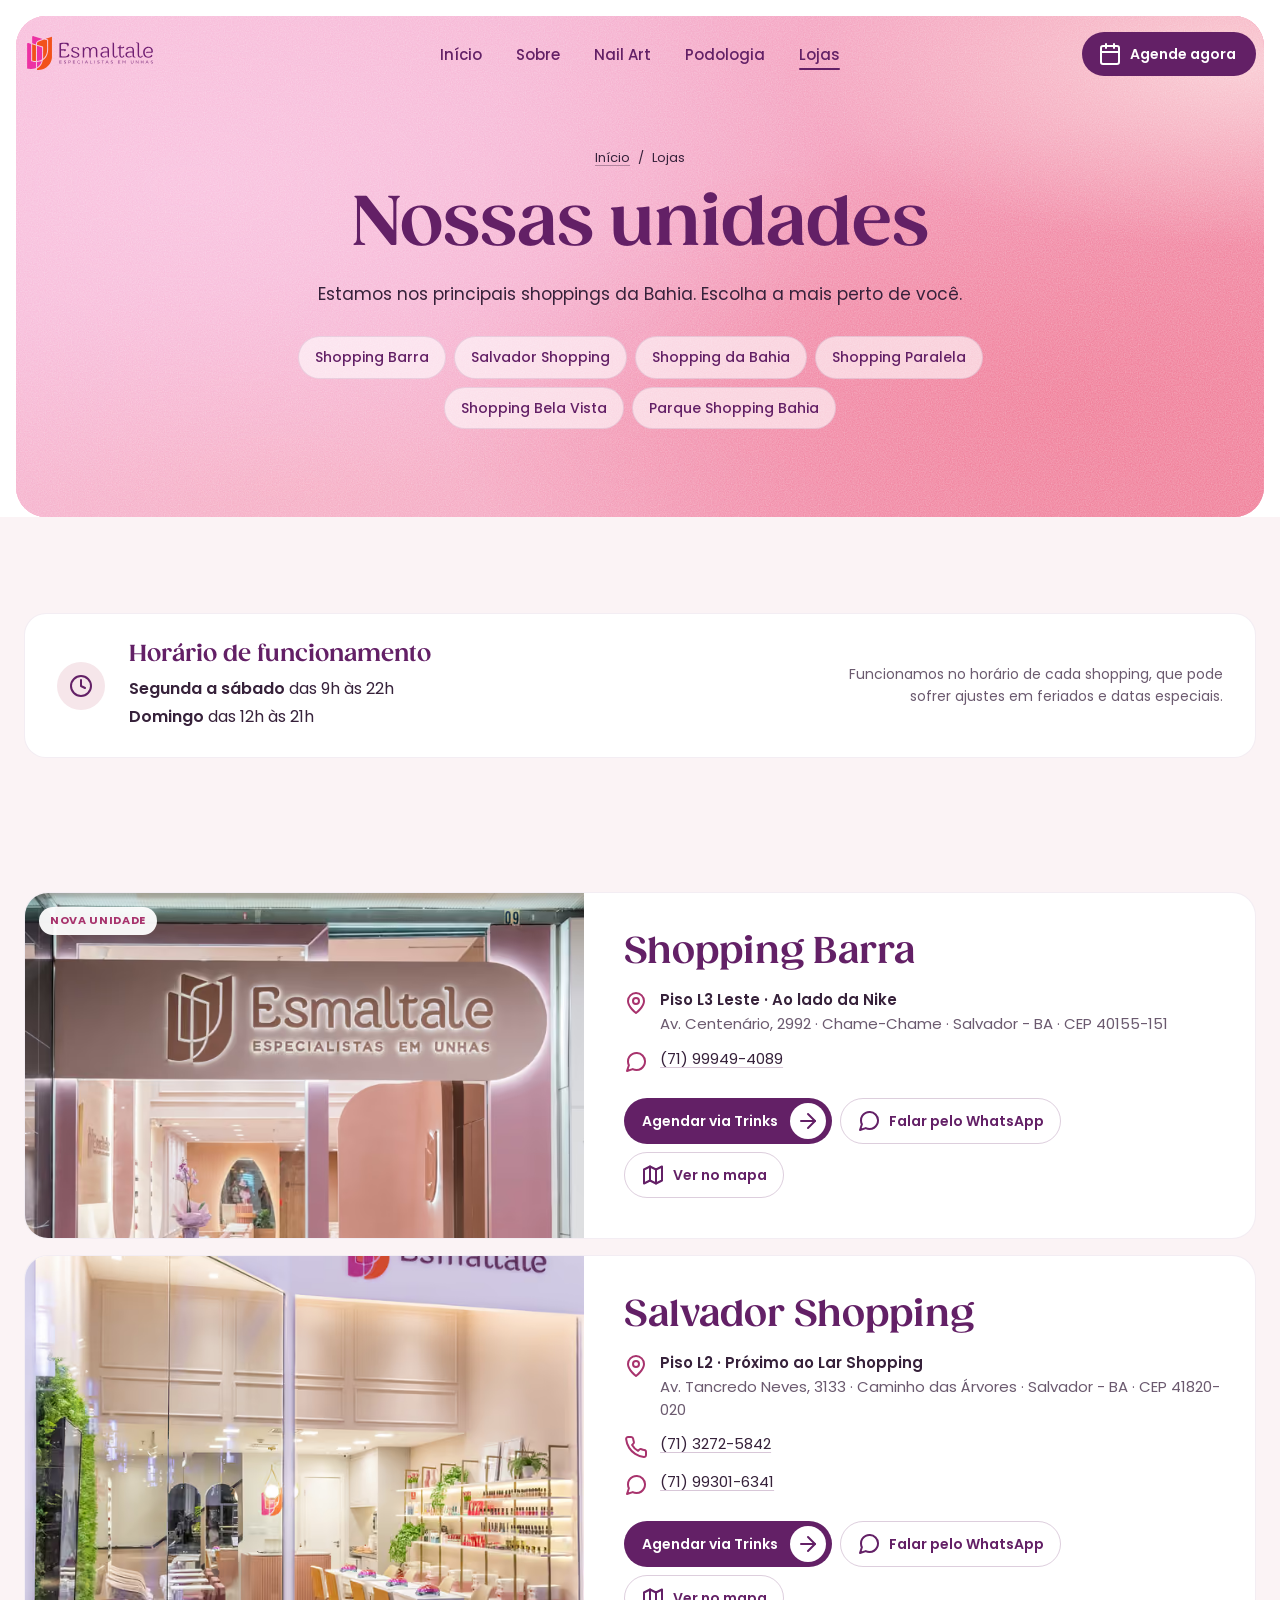
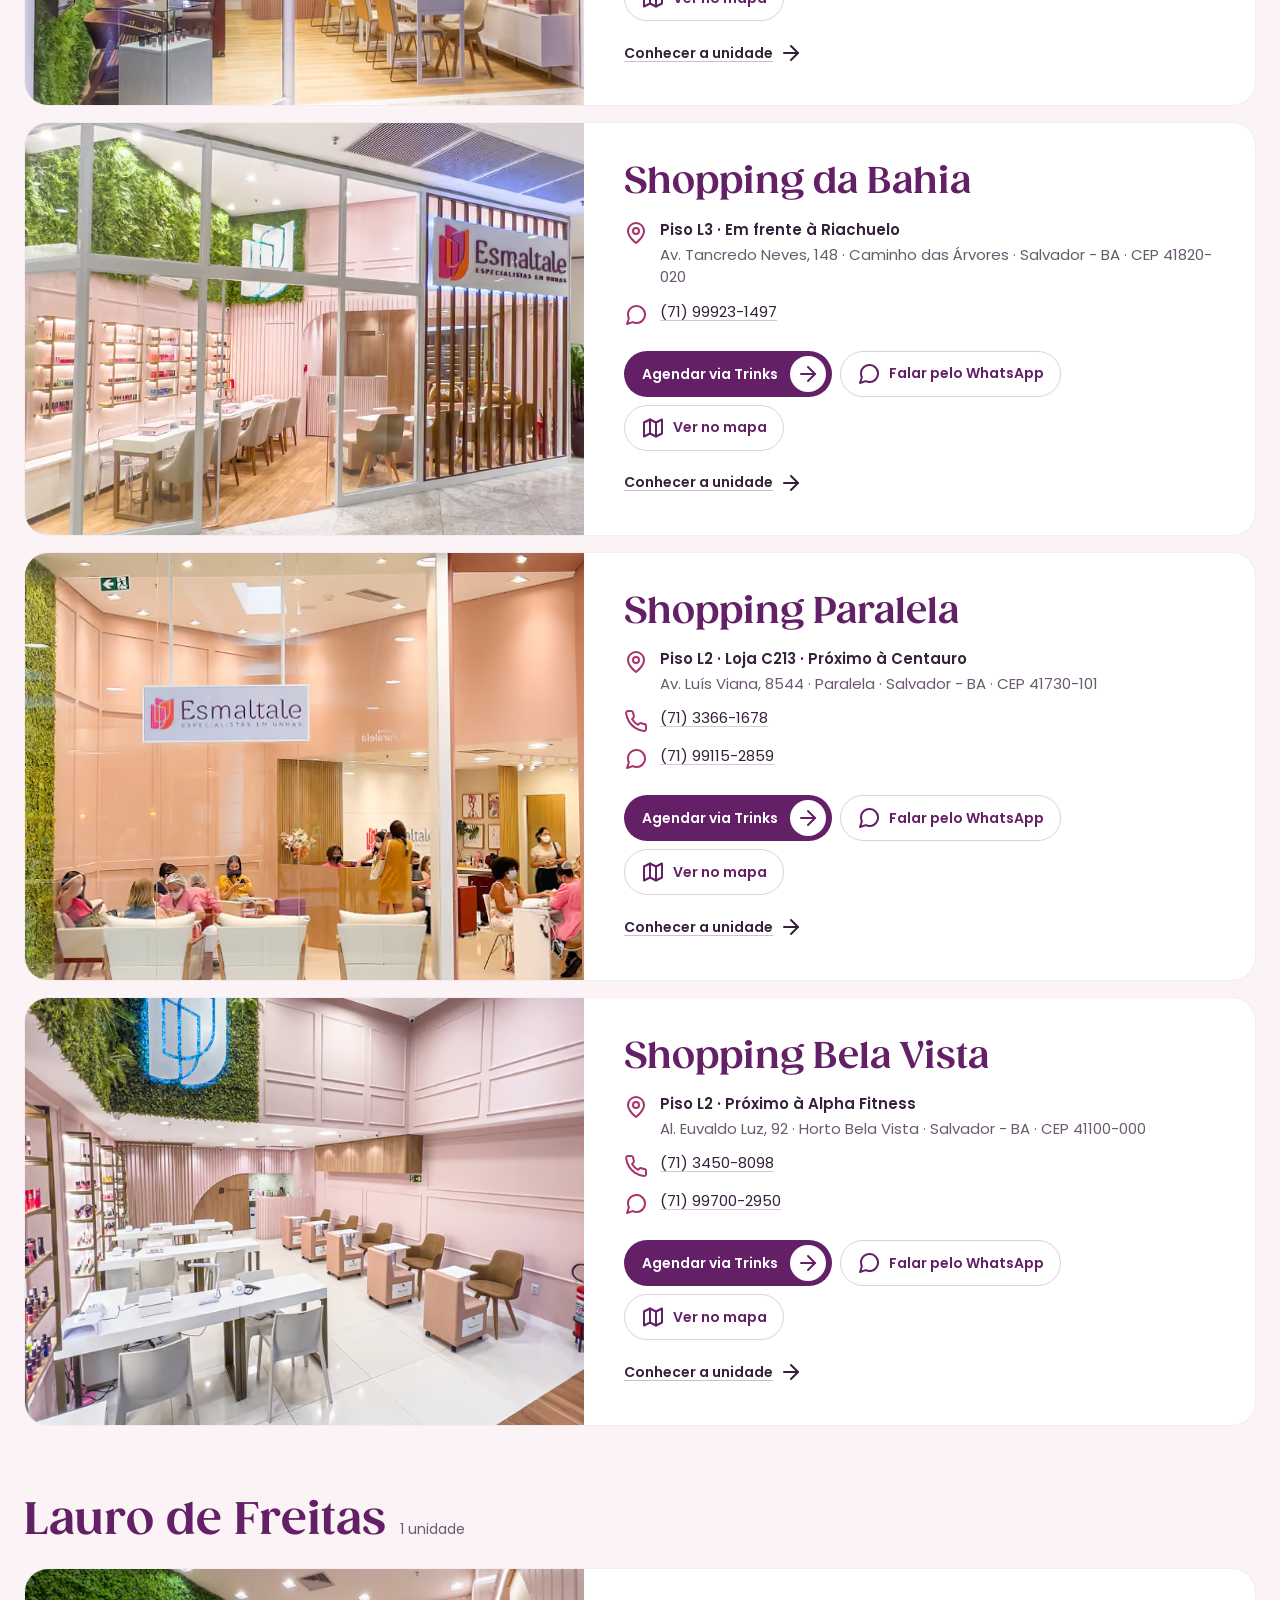
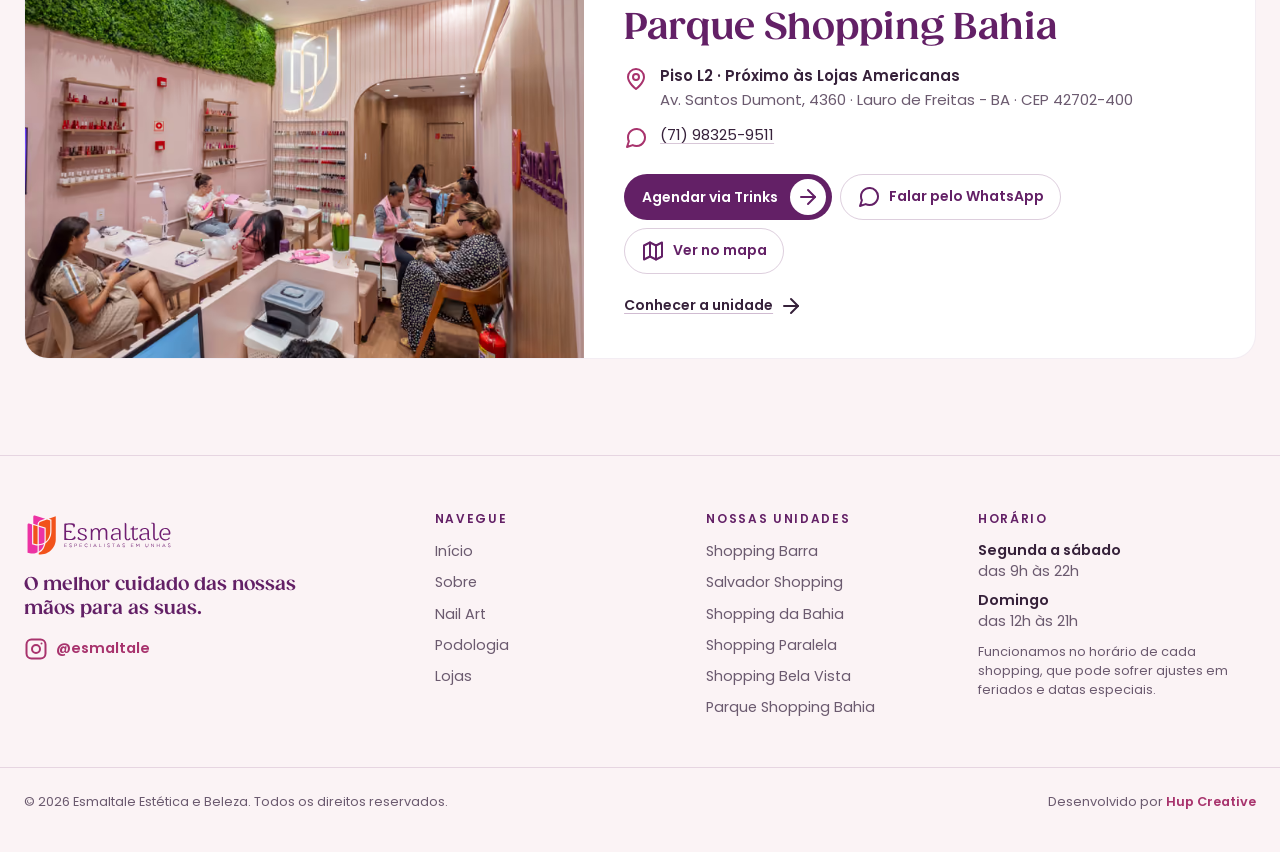
==== commit 1d15439e: "Site production gerado da main 5f50edd Shopping Barra: imagens pequenas mostram a fachada com a área" ====
--- a/lojas/index.html
+++ b/lojas/index.html
@@ -1,4 +1,4 @@
-<!DOCTYPE html><html lang="pt-BR" class="is-preview"><head><meta charset="utf-8"><meta name="viewport" content="width=device-width, initial-scale=1"><title>Unidades Esmaltale em Salvador e Lauro de Freitas</title><meta name="description" content="Endereços, horários e contatos das seis unidades da Esmaltale nos shoppings de Salvador e Lauro de Freitas. Agende pelo Trinks ou WhatsApp."><link rel="canonical" href="https://esmaltale.com.br/lojas/"><meta name="robots" content="noindex, nofollow"><script>document.documentElement.classList.add('js');</script><script>
+<!DOCTYPE html><html lang="pt-BR"><head><meta charset="utf-8"><meta name="viewport" content="width=device-width, initial-scale=1"><title>Unidades Esmaltale em Salvador e Lauro de Freitas</title><meta name="description" content="Endereços, horários e contatos das seis unidades da Esmaltale nos shoppings de Salvador e Lauro de Freitas. Agende pelo Trinks ou WhatsApp."><link rel="canonical" href="https://esmaltale.com.br/lojas/"><meta name="robots" content="index, follow, max-image-preview:large, max-snippet:-1, max-video-preview:-1"><script>document.documentElement.classList.add('js');</script><script>
       addEventListener('pagereveal', function (e) {
         if (!e.viewTransition) return;
         var html = document.documentElement;
@@ -19,5 +19,53 @@
         vt.updateCallbackDone && vt.updateCallbackDone.catch(nada);
         vt.finished.catch(nada);
       });
-    </script><meta name="theme-color" content="#6B1F7C"><meta name="author" content="Esmaltale"><meta name="format-detection" content="telephone=no"><!-- O Google usa ícones em múltiplos de 48px (48, 96, 192); o .ico cobre navegadores antigos. --><link rel="icon" href="/favicon.ico" sizes="48x48"><link rel="icon" type="image/png" sizes="192x192" href="/favicon-192.png"><link rel="icon" type="image/png" sizes="96x96" href="/favicon-96.png"><link rel="icon" type="image/png" sizes="48x48" href="/favicon-48.png"><link rel="icon" type="image/png" sizes="32x32" href="/favicon-32.png"><link rel="apple-touch-icon" href="/apple-touch-icon.png"><link rel="preload" href="/_astro/gazpacho-bold.3yVyS3ha.woff2" as="font" type="font/woff2" crossorigin><link rel="alternate" type="text/plain" href="/llms.txt" title="Resumo do site para IAs (llms.txt)"><meta property="og:type" content="website"><meta property="og:locale" content="pt_BR"><meta property="og:site_name" content="Esmaltale"><meta property="og:title" content="Unidades Esmaltale em Salvador e Lauro de Freitas"><meta property="og:description" content="Endereços, horários e contatos das seis unidades da Esmaltale nos shoppings de Salvador e Lauro de Freitas. Agende pelo Trinks ou WhatsApp."><meta property="og:url" content="https://esmaltale.com.br/lojas/"><meta property="og:image" content="https://esmaltale.com.br/_astro/salvador-shopping-02.QbQevmQ8_Zq7squ.jpg"><meta property="og:image:secure_url" content="https://esmaltale.com.br/_astro/salvador-shopping-02.QbQevmQ8_Zq7squ.jpg"><meta property="og:image:type" content="image/jpeg"><meta property="og:image:width" content="1200"><meta property="og:image:height" content="630"><meta property="og:image:alt" content="Interior de uma unidade Esmaltale, com bancadas de atendimento e prateleiras de esmaltes"><meta name="twitter:card" content="summary_large_image"><meta name="twitter:title" content="Unidades Esmaltale em Salvador e Lauro de Freitas"><meta name="twitter:description" content="Endereços, horários e contatos das seis unidades da Esmaltale nos shoppings de Salvador e Lauro de Freitas. Agende pelo Trinks ou WhatsApp."><meta name="twitter:image" content="https://esmaltale.com.br/_astro/salvador-shopping-02.QbQevmQ8_Zq7squ.jpg"><meta name="twitter:image:alt" content="Interior de uma unidade Esmaltale, com bancadas de atendimento e prateleiras de esmaltes"><meta name="geo.region" content="BR-BA"><meta name="geo.placename" content="Salvador"><script type="application/ld+json">{"@context":"https://schema.org","@graph":[{"@type":"Organization","@id":"https://esmaltale.com.br/#organizacao","name":"Esmaltale","legalName":"Esmaltale Estética e Beleza","url":"https://esmaltale.com.br/","description":"Rede de esmalterias fundada em 2017 em Salvador, com seis unidades em shoppings de Salvador e Lauro de Freitas. Manicure, pedicure, alongamento de unhas, nail art, SPA dos pés e podologia, com instrumentos esterilizados em autoclave e agendamento online.","logo":{"@type":"ImageObject","@id":"https://esmaltale.com.br/#logo","url":"https://esmaltale.com.br/logo-esmaltale.png","width":1012,"height":278,"caption":"Esmaltale"},"image":{"@id":"https://esmaltale.com.br/#logo"},"slogan":"O melhor cuidado das nossas mãos para as suas.","foundingDate":"2017","foundingLocation":{"@type":"Place","name":"Salvador, Bahia, Brasil"},"areaServed":[{"@type":"City","name":"Salvador","containedInPlace":{"@type":"State","name":"Bahia"}},{"@type":"City","name":"Lauro de Freitas","containedInPlace":{"@type":"State","name":"Bahia"}}],"knowsAbout":["Manicure","Pedicure","Banho de Gel","Banho de Cristal","Alongamento de Unhas","Aplicação de Unhas Postiças","Nail Art","SPA dos Pés","Plástica dos Pés","Podologia","Esmalteria","Cuidado com as unhas","Esterilização em autoclave"],"knowsLanguage":"pt-BR","sameAs":["https://www.instagram.com/esmaltale"],"subOrganization":[{"@id":"https://esmaltale.com.br/lojas/#shopping-barra"},{"@id":"https://esmaltale.com.br/lojas/#salvador-shopping"},{"@id":"https://esmaltale.com.br/lojas/#shopping-da-bahia"},{"@id":"https://esmaltale.com.br/lojas/#shopping-paralela"},{"@id":"https://esmaltale.com.br/lojas/#shopping-bela-vista"},{"@id":"https://esmaltale.com.br/lojas/#parque-shopping-bahia"}],"hasOfferCatalog":{"@type":"OfferCatalog","@id":"https://esmaltale.com.br/#servicos","name":"Serviços Esmaltale","itemListElement":[{"@type":"Offer","position":1,"itemOffered":{"@type":"Service","name":"Manicure","description":"Cuidado completo com as unhas das mãos: limpeza, cutícula, lixamento e esmaltação com acabamento impecável.","provider":{"@id":"https://esmaltale.com.br/#organizacao"},"areaServed":[{"@type":"City","name":"Salvador","containedInPlace":{"@type":"State","name":"Bahia"}},{"@type":"City","name":"Lauro de Freitas","containedInPlace":{"@type":"State","name":"Bahia"}}]}},{"@type":"Offer","position":2,"itemOffered":{"@type":"Service","name":"Pedicure","description":"O mesmo rigor da manicure para os pés. Limpeza, cutícula, lixamento e esmaltação com atenção a cada detalhe.","provider":{"@id":"https://esmaltale.com.br/#organizacao"},"areaServed":[{"@type":"City","name":"Salvador","containedInPlace":{"@type":"State","name":"Bahia"}},{"@type":"City","name":"Lauro de Freitas","containedInPlace":{"@type":"State","name":"Bahia"}}]}},{"@type":"Offer","position":3,"itemOffered":{"@type":"Service","name":"Banho de Gel","description":"Esmaltação de longa duração com gel de alta qualidade. Brilho intenso e resistência para o dia a dia.","provider":{"@id":"https://esmaltale.com.br/#organizacao"},"areaServed":[{"@type":"City","name":"Salvador","containedInPlace":{"@type":"State","name":"Bahia"}},{"@type":"City","name":"Lauro de Freitas","containedInPlace":{"@type":"State","name":"Bahia"}}],"url":"https://esmaltale.com.br/nail-art/#banho-de-gel"}},{"@type":"Offer","position":4,"itemOffered":{"@type":"Service","name":"Banho de Cristal","description":"Esmaltação em gel que reforça a estrutura da unha natural, sem extensão. Resultado natural e duradouro.","provider":{"@id":"https://esmaltale.com.br/#organizacao"},"areaServed":[{"@type":"City","name":"Salvador","containedInPlace":{"@type":"State","name":"Bahia"}},{"@type":"City","name":"Lauro de Freitas","containedInPlace":{"@type":"State","name":"Bahia"}}],"url":"https://esmaltale.com.br/nail-art/#banho-de-cristal"}},{"@type":"Offer","position":5,"itemOffered":{"@type":"Service","name":"Alongamento de Unhas","description":"Extensão profissional com modelagem personalizada no formato que mais combina com você, sempre com refinamento e acabamento.","provider":{"@id":"https://esmaltale.com.br/#organizacao"},"areaServed":[{"@type":"City","name":"Salvador","containedInPlace":{"@type":"State","name":"Bahia"}},{"@type":"City","name":"Lauro de Freitas","containedInPlace":{"@type":"State","name":"Bahia"}}],"url":"https://esmaltale.com.br/nail-art/#fibra-de-vidro"}},{"@type":"Offer","position":6,"itemOffered":{"@type":"Service","name":"Aplicação de Unhas Postiças","description":"Solução rápida e elegante para quem quer unhas mais longas e perfeitas em qualquer ocasião.","provider":{"@id":"https://esmaltale.com.br/#organizacao"},"areaServed":[{"@type":"City","name":"Salvador","containedInPlace":{"@type":"State","name":"Bahia"}},{"@type":"City","name":"Lauro de Freitas","containedInPlace":{"@type":"State","name":"Bahia"}}],"url":"https://esmaltale.com.br/nail-art/#unhas-posticas"}},{"@type":"Offer","position":7,"itemOffered":{"@type":"Service","name":"Nail Art","description":"Designs exclusivos e personalizados. Do minimalismo às tendências mais ousadas para realçar o seu estilo.","provider":{"@id":"https://esmaltale.com.br/#organizacao"},"areaServed":[{"@type":"City","name":"Salvador","containedInPlace":{"@type":"State","name":"Bahia"}},{"@type":"City","name":"Lauro de Freitas","containedInPlace":{"@type":"State","name":"Bahia"}}],"url":"https://esmaltale.com.br/nail-art/"}},{"@type":"Offer","position":8,"itemOffered":{"@type":"Service","name":"SPA dos Pés","description":"Imersão relaxante com esfoliação, hidratação e massagem. Um momento só seu, do início ao fim.","provider":{"@id":"https://esmaltale.com.br/#organizacao"},"areaServed":[{"@type":"City","name":"Salvador","containedInPlace":{"@type":"State","name":"Bahia"}},{"@type":"City","name":"Lauro de Freitas","containedInPlace":{"@type":"State","name":"Bahia"}}]}},{"@type":"Offer","position":9,"itemOffered":{"@type":"Service","name":"Plástica dos Pés","description":"Tratamento intensivo para calcanhar e pele dos pés com resultados visíveis desde a primeira sessão.","provider":{"@id":"https://esmaltale.com.br/#organizacao"},"areaServed":[{"@type":"City","name":"Salvador","containedInPlace":{"@type":"State","name":"Bahia"}},{"@type":"City","name":"Lauro de Freitas","containedInPlace":{"@type":"State","name":"Bahia"}}]}},{"@type":"Offer","position":10,"itemOffered":{"@type":"Service","name":"Podologia","description":"Cuidado clínico com as unhas e a pele dos pés. Trata encravamentos, calos, fissuras e infecções com segurança e precisão.","provider":{"@id":"https://esmaltale.com.br/#organizacao"},"areaServed":[{"@type":"City","name":"Salvador","containedInPlace":{"@type":"State","name":"Bahia"}},{"@type":"City","name":"Lauro de Freitas","containedInPlace":{"@type":"State","name":"Bahia"}}],"url":"https://esmaltale.com.br/podologia/"}}]}},{"@type":"WebSite","@id":"https://esmaltale.com.br/#site","name":"Esmaltale","url":"https://esmaltale.com.br/","description":"Rede de esmalterias fundada em 2017 em Salvador, com seis unidades em shoppings de Salvador e Lauro de Freitas. Manicure, pedicure, alongamento de unhas, nail art, SPA dos pés e podologia, com instrumentos esterilizados em autoclave e agendamento online.","inLanguage":"pt-BR","publisher":{"@id":"https://esmaltale.com.br/#organizacao"},"about":{"@id":"https://esmaltale.com.br/#organizacao"}},{"@type":"CollectionPage","@id":"https://esmaltale.com.br/lojas/#pagina","url":"https://esmaltale.com.br/lojas/","name":"Unidades Esmaltale","description":"Endereços, horários e contatos das seis unidades da Esmaltale nos shoppings de Salvador e Lauro de Freitas. Agende pelo Trinks ou WhatsApp.","inLanguage":"pt-BR","isPartOf":{"@id":"https://esmaltale.com.br/#site"},"about":{"@id":"https://esmaltale.com.br/#organizacao"},"publisher":{"@id":"https://esmaltale.com.br/#organizacao"},"dateModified":"2026-11-06","primaryImageOfPage":{"@type":"ImageObject","url":"https://esmaltale.com.br/_astro/salvador-shopping-02.QbQevmQ8_Z17SpxV.jpg"},"image":"https://esmaltale.com.br/_astro/salvador-shopping-02.QbQevmQ8_Z17SpxV.jpg","mainEntity":[{"@id":"https://esmaltale.com.br/lojas/#shopping-barra"},{"@id":"https://esmaltale.com.br/lojas/#salvador-shopping"},{"@id":"https://esmaltale.com.br/lojas/#shopping-da-bahia"},{"@id":"https://esmaltale.com.br/lojas/#shopping-paralela"},{"@id":"https://esmaltale.com.br/lojas/#shopping-bela-vista"},{"@id":"https://esmaltale.com.br/lojas/#parque-shopping-bahia"}],"breadcrumb":{"@id":"https://esmaltale.com.br/lojas/#trilha"}},{"@type":"BreadcrumbList","@id":"https://esmaltale.com.br/lojas/#trilha","itemListElement":[{"@type":"ListItem","position":1,"name":"Início","item":"https://esmaltale.com.br/"},{"@type":"ListItem","position":2,"name":"Lojas","item":"https://esmaltale.com.br/lojas/"}]},{"@type":["BeautySalon","NailSalon"],"@id":"https://esmaltale.com.br/lojas/#shopping-barra","name":"Esmaltale Shopping Barra","description":"Esmalteria Esmaltale no Shopping Barra, em Salvador (Piso L3 Leste · Ao lado da Nike): manicure, pedicure, alongamento, nail art, SPA dos pés e podologia.","parentOrganization":{"@id":"https://esmaltale.com.br/#organizacao"},"brand":{"@id":"https://esmaltale.com.br/#organizacao"},"url":"https://esmaltale.com.br/lojas/#shopping-barra","logo":{"@id":"https://esmaltale.com.br/#logo"},"image":"https://esmaltale.com.br/_astro/shopping-barra.DRvl4hel_Z1ttJGO.jpg","telephone":"+5571999494089","address":{"@type":"PostalAddress","streetAddress":"Av. Centenário, 2992, Piso L3 Leste","addressNeighborhood":"Chame-Chame","addressLocality":"Salvador","addressRegion":"BA","postalCode":"40155-151","addressCountry":"BR"},"containedInPlace":{"@type":"ShoppingCenter","name":"Shopping Barra","address":{"@type":"PostalAddress","streetAddress":"Av. Centenário, 2992","addressLocality":"Salvador","addressRegion":"BA","postalCode":"40155-151","addressCountry":"BR"}},"geo":{"@type":"GeoCoordinates","latitude":-13.0071675,"longitude":-38.5247271},"hasMap":"https://www.google.com/maps?cid=7693819465966985537","areaServed":{"@type":"City","name":"Salvador"},"openingHoursSpecification":[{"@type":"OpeningHoursSpecification","dayOfWeek":["Monday","Tuesday","Wednesday","Thursday","Friday","Saturday"],"opens":"09:00","closes":"22:00"},{"@type":"OpeningHoursSpecification","dayOfWeek":["Sunday"],"opens":"12:00","closes":"21:00"}],"currenciesAccepted":"BRL","knowsLanguage":"pt-BR","hasOfferCatalog":{"@id":"https://esmaltale.com.br/#servicos"},"contactPoint":{"@type":"ContactPoint","contactType":"agendamento","telephone":"+5571999494089","url":"https://wa.me/5571999494089","availableLanguage":"pt-BR"},"sameAs":["https://www.google.com/maps?cid=7693819465966985537","https://www.trinks.com/esmaltale-shopping-barra"],"potentialAction":{"@type":"ReserveAction","name":"Agendar pelo Trinks","target":{"@type":"EntryPoint","urlTemplate":"https://www.trinks.com/esmaltale-shopping-barra","inLanguage":"pt-BR"}}},{"@type":["BeautySalon","NailSalon"],"@id":"https://esmaltale.com.br/lojas/#salvador-shopping","name":"Esmaltale Salvador Shopping","description":"Esmalteria Esmaltale no Salvador Shopping, em Salvador (Piso L2 · Próximo ao Lar Shopping): manicure, pedicure, alongamento, nail art, SPA dos pés e podologia.","parentOrganization":{"@id":"https://esmaltale.com.br/#organizacao"},"brand":{"@id":"https://esmaltale.com.br/#organizacao"},"url":"https://esmaltale.com.br/lojas/#salvador-shopping","logo":{"@id":"https://esmaltale.com.br/#logo"},"image":"https://esmaltale.com.br/_astro/salvador-shopping.BZX32VnW_Z239For.jpg","telephone":"+557132725842","address":{"@type":"PostalAddress","streetAddress":"Av. Tancredo Neves, 3133, Piso L2","addressNeighborhood":"Caminho das Árvores","addressLocality":"Salvador","addressRegion":"BA","postalCode":"41820-020","addressCountry":"BR"},"containedInPlace":{"@type":"ShoppingCenter","name":"Salvador Shopping","address":{"@type":"PostalAddress","streetAddress":"Av. Tancredo Neves, 3133","addressLocality":"Salvador","addressRegion":"BA","postalCode":"41820-020","addressCountry":"BR"}},"geo":{"@type":"GeoCoordinates","latitude":-12.9785509,"longitude":-38.4541098},"hasMap":"https://www.google.com/maps?cid=7686953596061038359","areaServed":{"@type":"City","name":"Salvador"},"openingHoursSpecification":[{"@type":"OpeningHoursSpecification","dayOfWeek":["Monday","Tuesday","Wednesday","Thursday","Friday","Saturday"],"opens":"09:00","closes":"22:00"},{"@type":"OpeningHoursSpecification","dayOfWeek":["Sunday"],"opens":"12:00","closes":"21:00"}],"currenciesAccepted":"BRL","knowsLanguage":"pt-BR","hasOfferCatalog":{"@id":"https://esmaltale.com.br/#servicos"},"contactPoint":{"@type":"ContactPoint","contactType":"agendamento","telephone":"+5571993016341","url":"https://wa.me/5571993016341","availableLanguage":"pt-BR"},"sameAs":["https://www.google.com/maps?cid=7686953596061038359","https://www.trinks.com/esmaltalesalvadorshopping","https://loja.esmaltale.com.br/conheca/salvadorshopping"],"potentialAction":{"@type":"ReserveAction","name":"Agendar pelo Trinks","target":{"@type":"EntryPoint","urlTemplate":"https://www.trinks.com/esmaltalesalvadorshopping","inLanguage":"pt-BR"}}},{"@type":["BeautySalon","NailSalon"],"@id":"https://esmaltale.com.br/lojas/#shopping-da-bahia","name":"Esmaltale Shopping da Bahia","description":"Esmalteria Esmaltale no Shopping da Bahia, em Salvador (Piso L3 · Em frente à Riachuelo): manicure, pedicure, alongamento, nail art, SPA dos pés e podologia.","parentOrganization":{"@id":"https://esmaltale.com.br/#organizacao"},"brand":{"@id":"https://esmaltale.com.br/#organizacao"},"url":"https://esmaltale.com.br/lojas/#shopping-da-bahia","logo":{"@id":"https://esmaltale.com.br/#logo"},"image":"https://esmaltale.com.br/_astro/shopping-da-bahia.BCdLF40N_Z1iis1s.jpg","telephone":"+5571999231497","address":{"@type":"PostalAddress","streetAddress":"Av. Tancredo Neves, 148, Piso L3","addressNeighborhood":"Caminho das Árvores","addressLocality":"Salvador","addressRegion":"BA","postalCode":"41820-020","addressCountry":"BR"},"containedInPlace":{"@type":"ShoppingCenter","name":"Shopping da Bahia","address":{"@type":"PostalAddress","streetAddress":"Av. Tancredo Neves, 148","addressLocality":"Salvador","addressRegion":"BA","postalCode":"41820-020","addressCountry":"BR"}},"geo":{"@type":"GeoCoordinates","latitude":-12.9817061,"longitude":-38.4646255},"hasMap":"https://www.google.com/maps?cid=3673152592179540768","areaServed":{"@type":"City","name":"Salvador"},"openingHoursSpecification":[{"@type":"OpeningHoursSpecification","dayOfWeek":["Monday","Tuesday","Wednesday","Thursday","Friday","Saturday"],"opens":"09:00","closes":"22:00"},{"@type":"OpeningHoursSpecification","dayOfWeek":["Sunday"],"opens":"12:00","closes":"21:00"}],"currenciesAccepted":"BRL","knowsLanguage":"pt-BR","hasOfferCatalog":{"@id":"https://esmaltale.com.br/#servicos"},"contactPoint":{"@type":"ContactPoint","contactType":"agendamento","telephone":"+5571999231497","url":"https://wa.me/5571999231497","availableLanguage":"pt-BR"},"sameAs":["https://www.google.com/maps?cid=3673152592179540768","https://www.trinks.com/esmaltale-shopping-da-bahia-","https://loja.esmaltale.com.br/conheca/shoppingdabahia"],"potentialAction":{"@type":"ReserveAction","name":"Agendar pelo Trinks","target":{"@type":"EntryPoint","urlTemplate":"https://www.trinks.com/esmaltale-shopping-da-bahia-","inLanguage":"pt-BR"}}},{"@type":["BeautySalon","NailSalon"],"@id":"https://esmaltale.com.br/lojas/#shopping-paralela","name":"Esmaltale Shopping Paralela","description":"Esmalteria Esmaltale no Shopping Paralela, em Salvador (Piso L2 · Loja C213 · Próximo à Centauro): manicure, pedicure, alongamento, nail art, SPA dos pés e podologia.","parentOrganization":{"@id":"https://esmaltale.com.br/#organizacao"},"brand":{"@id":"https://esmaltale.com.br/#organizacao"},"url":"https://esmaltale.com.br/lojas/#shopping-paralela","logo":{"@id":"https://esmaltale.com.br/#logo"},"image":"https://esmaltale.com.br/_astro/shopping-paralela.I9VgSTXT_Z15roR4.jpg","telephone":"+557133661678","address":{"@type":"PostalAddress","streetAddress":"Av. Luís Viana, 8544, Piso L2, Loja C213","addressNeighborhood":"Paralela","addressLocality":"Salvador","addressRegion":"BA","postalCode":"41730-101","addressCountry":"BR"},"containedInPlace":{"@type":"ShoppingCenter","name":"Shopping Paralela","address":{"@type":"PostalAddress","streetAddress":"Av. Luís Viana, 8544","addressLocality":"Salvador","addressRegion":"BA","postalCode":"41730-101","addressCountry":"BR"}},"geo":{"@type":"GeoCoordinates","latitude":-12.9366876,"longitude":-38.3945855},"hasMap":"https://www.google.com/maps?cid=1865418680387577062","areaServed":{"@type":"City","name":"Salvador"},"openingHoursSpecification":[{"@type":"OpeningHoursSpecification","dayOfWeek":["Monday","Tuesday","Wednesday","Thursday","Friday","Saturday"],"opens":"09:00","closes":"22:00"},{"@type":"OpeningHoursSpecification","dayOfWeek":["Sunday"],"opens":"12:00","closes":"21:00"}],"currenciesAccepted":"BRL","knowsLanguage":"pt-BR","hasOfferCatalog":{"@id":"https://esmaltale.com.br/#servicos"},"contactPoint":{"@type":"ContactPoint","contactType":"agendamento","telephone":"+5571991152859","url":"https://wa.me/5571991152859","availableLanguage":"pt-BR"},"sameAs":["https://www.google.com/maps?cid=1865418680387577062","https://www.trinks.com/esmaltale-shop-paralela","https://loja.esmaltale.com.br/conheca/shoppingparalela"],"potentialAction":{"@type":"ReserveAction","name":"Agendar pelo Trinks","target":{"@type":"EntryPoint","urlTemplate":"https://www.trinks.com/esmaltale-shop-paralela","inLanguage":"pt-BR"}}},{"@type":["BeautySalon","NailSalon"],"@id":"https://esmaltale.com.br/lojas/#shopping-bela-vista","name":"Esmaltale Shopping Bela Vista","description":"Esmalteria Esmaltale no Shopping Bela Vista, em Salvador (Piso L2 · Próximo à Alpha Fitness): manicure, pedicure, alongamento, nail art, SPA dos pés e podologia.","parentOrganization":{"@id":"https://esmaltale.com.br/#organizacao"},"brand":{"@id":"https://esmaltale.com.br/#organizacao"},"url":"https://esmaltale.com.br/lojas/#shopping-bela-vista","logo":{"@id":"https://esmaltale.com.br/#logo"},"image":"https://esmaltale.com.br/_astro/shopping-bela-vista.RmHpDEH2_ZMXTFr.jpg","telephone":"+557134508098","address":{"@type":"PostalAddress","streetAddress":"Al. Euvaldo Luz, 92, Piso L2","addressNeighborhood":"Horto Bela Vista","addressLocality":"Salvador","addressRegion":"BA","postalCode":"41100-000","addressCountry":"BR"},"containedInPlace":{"@type":"ShoppingCenter","name":"Shopping Bela Vista","address":{"@type":"PostalAddress","streetAddress":"Al. Euvaldo Luz, 92","addressLocality":"Salvador","addressRegion":"BA","postalCode":"41100-000","addressCountry":"BR"}},"geo":{"@type":"GeoCoordinates","latitude":-12.9704379,"longitude":-38.4742036},"hasMap":"https://www.google.com/maps?cid=11797337463690376936","areaServed":{"@type":"City","name":"Salvador"},"openingHoursSpecification":[{"@type":"OpeningHoursSpecification","dayOfWeek":["Monday","Tuesday","Wednesday","Thursday","Friday","Saturday"],"opens":"09:00","closes":"22:00"},{"@type":"OpeningHoursSpecification","dayOfWeek":["Sunday"],"opens":"12:00","closes":"21:00"}],"currenciesAccepted":"BRL","knowsLanguage":"pt-BR","hasOfferCatalog":{"@id":"https://esmaltale.com.br/#servicos"},"contactPoint":{"@type":"ContactPoint","contactType":"agendamento","telephone":"+5571997002950","url":"https://wa.me/5571997002950","availableLanguage":"pt-BR"},"sameAs":["https://www.google.com/maps?cid=11797337463690376936","https://www.trinks.com/esmaltale-shopping-bela-vista","https://loja.esmaltale.com.br/conheca/shoppingbelavista"],"potentialAction":{"@type":"ReserveAction","name":"Agendar pelo Trinks","target":{"@type":"EntryPoint","urlTemplate":"https://www.trinks.com/esmaltale-shopping-bela-vista","inLanguage":"pt-BR"}}},{"@type":["BeautySalon","NailSalon"],"@id":"https://esmaltale.com.br/lojas/#parque-shopping-bahia","name":"Esmaltale Parque Shopping Bahia","description":"Esmalteria Esmaltale no Parque Shopping Bahia, em Lauro de Freitas (Piso L2 · Próximo às Lojas Americanas): manicure, pedicure, alongamento, nail art, SPA dos pés e podologia.","parentOrganization":{"@id":"https://esmaltale.com.br/#organizacao"},"brand":{"@id":"https://esmaltale.com.br/#organizacao"},"url":"https://esmaltale.com.br/lojas/#parque-shopping-bahia","logo":{"@id":"https://esmaltale.com.br/#logo"},"image":"https://esmaltale.com.br/_astro/parque-shopping-bahia.ALylXDoR_1guLSz.jpg","telephone":"+5571983259511","address":{"@type":"PostalAddress","streetAddress":"Av. Santos Dumont, 4360, Piso L2","addressLocality":"Lauro de Freitas","addressRegion":"BA","postalCode":"42702-400","addressCountry":"BR"},"containedInPlace":{"@type":"ShoppingCenter","name":"Parque Shopping Bahia","address":{"@type":"PostalAddress","streetAddress":"Av. Santos Dumont, 4360","addressLocality":"Lauro de Freitas","addressRegion":"BA","postalCode":"42702-400","addressCountry":"BR"}},"geo":{"@type":"GeoCoordinates","latitude":-12.8884395,"longitude":-38.318028},"hasMap":"https://www.google.com/maps?cid=17028121796568796822","areaServed":{"@type":"City","name":"Lauro de Freitas"},"openingHoursSpecification":[{"@type":"OpeningHoursSpecification","dayOfWeek":["Monday","Tuesday","Wednesday","Thursday","Friday","Saturday"],"opens":"09:00","closes":"22:00"},{"@type":"OpeningHoursSpecification","dayOfWeek":["Sunday"],"opens":"12:00","closes":"21:00"}],"currenciesAccepted":"BRL","knowsLanguage":"pt-BR","hasOfferCatalog":{"@id":"https://esmaltale.com.br/#servicos"},"contactPoint":{"@type":"ContactPoint","contactType":"agendamento","telephone":"+5571983259511","url":"https://wa.me/5571983259511","availableLanguage":"pt-BR"},"sameAs":["https://www.google.com/maps?cid=17028121796568796822","https://www.trinks.com/esmaltale-salvador-norte-shopping","https://loja.esmaltale.com.br/conheca/parqueshoppingbahia"],"potentialAction":{"@type":"ReserveAction","name":"Agendar pelo Trinks","target":{"@type":"EntryPoint","urlTemplate":"https://www.trinks.com/esmaltale-salvador-norte-shopping","inLanguage":"pt-BR"}}}]}</script><link rel="stylesheet" href="/_astro/BaseLayout.DVXbwnxV.css"><style>.hero-internal[data-astro-cid-avl7maqe]{padding:calc(var(--preview-h) + var(--frame-inset)) var(--frame-inset) 0;background-color:var(--color-white)}.hero-internal__frame[data-astro-cid-avl7maqe]{isolation:isolate;padding-top:calc(var(--header-h) + 32px);color:var(--color-purple);background-color:var(--color-blush);border-radius:18px;padding-bottom:56px;position:relative;overflow:hidden}.hero-internal__grid[data-astro-cid-avl7maqe]{z-index:1;align-items:center;gap:40px;display:grid;position:relative}.hero-internal__midia[data-astro-cid-avl7maqe]{min-width:0}.hero-internal__texto[data-astro-cid-avl7maqe]{text-align:center;max-width:760px;animation:heroInternoEntra 1s var(--ease-out-expo) both;margin-inline:auto}.hero-internal__trilha[data-astro-cid-avl7maqe]{color:var(--color-purple-dark);justify-content:center;gap:8px;margin-bottom:20px;font-size:.8125rem;display:flex}.hero-internal__trilha[data-astro-cid-avl7maqe] a[data-astro-cid-avl7maqe]{text-underline-offset:3px;transition:color .25s var(--ease);text-decoration:underline #36213a59}.hero-internal__trilha[data-astro-cid-avl7maqe] a[data-astro-cid-avl7maqe]:hover{color:var(--color-purple)}.hero-internal__tag[data-astro-cid-avl7maqe]{letter-spacing:.16em;text-transform:uppercase;color:var(--color-purple-dark);margin-bottom:14px;font-size:.8125rem;font-style:italic;display:block}.hero-internal__title[data-astro-cid-avl7maqe]{letter-spacing:-.012em;text-wrap:balance;font-size:clamp(2.4rem,5.4vw,4.25rem);line-height:1.04}.hero-internal__texto[data-astro-cid-avl7maqe] p{max-width:62ch;color:var(--color-purple-dark);margin:20px auto 0;font-size:1.0625rem;line-height:1.7}.hero-internal__texto[data-astro-cid-avl7maqe] .hero-internal__acoes{flex-wrap:wrap;justify-content:center;gap:12px 24px;margin-top:32px;display:flex}@keyframes heroInternoEntra{0%{opacity:0;transform:translateY(24px)}}@media (width>=768px){.hero-internal__frame[data-astro-cid-avl7maqe]{padding-top:calc(var(--header-h) + 56px);border-radius:30px;padding-bottom:88px}}@media (width>=1024px){.hero-internal__frame--midia[data-astro-cid-avl7maqe] .hero-internal__grid[data-astro-cid-avl7maqe]{grid-template-columns:minmax(0,1.05fr) minmax(0,.95fr);gap:64px}.hero-internal__frame--midia[data-astro-cid-avl7maqe] .hero-internal__texto[data-astro-cid-avl7maqe]{text-align:left;margin-inline:0}.hero-internal__frame--midia[data-astro-cid-avl7maqe] .hero-internal__trilha[data-astro-cid-avl7maqe]{justify-content:flex-start}.hero-internal__frame--midia[data-astro-cid-avl7maqe] .hero-internal__texto[data-astro-cid-avl7maqe] p{margin-inline:0}.hero-internal__frame--midia[data-astro-cid-avl7maqe] .hero-internal__texto[data-astro-cid-avl7maqe] .hero-internal__acoes{justify-content:flex-start}.hero-internal__frame--sangrada[data-astro-cid-avl7maqe]{padding-bottom:0}.hero-internal__frame--sangrada[data-astro-cid-avl7maqe] .hero-internal__grid[data-astro-cid-avl7maqe]{align-items:stretch}.hero-internal__frame--sangrada[data-astro-cid-avl7maqe] .hero-internal__texto[data-astro-cid-avl7maqe]{align-self:center;padding-bottom:88px}}@media (width<=1023px){.hero-internal__frame--sangrada[data-astro-cid-avl7maqe]{padding-bottom:0}.hero-internal__frame--sangrada[data-astro-cid-avl7maqe] .hero-internal__midia[data-astro-cid-avl7maqe]{margin-inline:calc(-1 * var(--gutter))}}@media (prefers-reduced-motion:reduce){.hero-internal__texto[data-astro-cid-avl7maqe]{animation:none}}
-</style><link rel="stylesheet" href="/_astro/lojas.Cqoq23sH.css"></head><body><a href="#conteudo" class="skip-link">Pular para o conteúdo</a><div class="preview-banner" role="note" data-astro-cid-kpkc6gqe>Versão de prévia</div><header class="site-header" data-header data-astro-cid-isef26zo><div class="container site-header__inner" data-astro-cid-isef26zo><a href="/" class="site-header__logo" aria-label="Esmaltale, página inicial" data-astro-cid-isef26zo><img src="/_astro/logo-cor.Dva9ngQj.svg" width="140" height="43" alt="" class="logo" data-astro-cid-isef26zo></a><nav class="site-nav" aria-label="Principal" data-astro-cid-isef26zo><ul data-astro-cid-isef26zo><li data-astro-cid-isef26zo><a href="/" data-astro-cid-isef26zo>Início</a></li><li data-astro-cid-isef26zo><a href="/sobre/" data-astro-cid-isef26zo>Sobre</a></li><li data-astro-cid-isef26zo><a href="/nail-art/" data-astro-cid-isef26zo>Nail Art</a></li><li data-astro-cid-isef26zo><a href="/podologia/" data-astro-cid-isef26zo>Podologia</a></li><li data-astro-cid-isef26zo><a href="/lojas/" aria-current="page" data-astro-cid-isef26zo>Lojas</a></li></ul></nav><button type="button" class="site-header__cta" data-booking data-booking-origem="header" data-astro-cid-isef26zo><svg xmlns="http://www.w3.org/2000/svg" viewBox="0 0 24 24" width="18" height="18" fill="none" stroke="currentColor" stroke-width="2" stroke-linecap="round" stroke-linejoin="round" class="icon" aria-hidden="true" focusable="false"><rect pathLength="1" x="3" y="4" width="18" height="18" rx="2"></rect><path pathLength="1" d="M16 2v4"></path><path pathLength="1" d="M8 2v4"></path><path pathLength="1" d="M3 10h18"></path></svg>Agende agora</button><button type="button" class="site-header__toggle" aria-expanded="false" aria-controls="mobile-menu" aria-label="Abrir menu" data-menu-toggle data-astro-cid-isef26zo><svg xmlns="http://www.w3.org/2000/svg" viewBox="0 0 24 24" width="24" height="24" fill="none" stroke="currentColor" stroke-width="2" stroke-linecap="round" stroke-linejoin="round" class="icon" aria-hidden="true" focusable="false"><path pathLength="1" d="M4 7h16"></path><path pathLength="1" d="M4 12h16"></path><path pathLength="1" d="M4 17h16"></path></svg></button></div></header><div class="mobile-menu" id="mobile-menu" hidden data-mobile-menu data-astro-cid-isef26zo><div class="gradiente-marca mobile-menu__fundo" aria-hidden="true" data-astro-cid-isef26zo></div><div class="mobile-menu__top container" data-astro-cid-isef26zo><img src="/_astro/logo-cor.Dva9ngQj.svg" width="140" height="43" alt="Esmaltale" class="logo" data-astro-cid-isef26zo><button type="button" class="mobile-menu__close" aria-label="Fechar menu" data-menu-close data-astro-cid-isef26zo><svg xmlns="http://www.w3.org/2000/svg" viewBox="0 0 24 24" width="24" height="24" fill="none" stroke="currentColor" stroke-width="2" stroke-linecap="round" stroke-linejoin="round" class="icon" aria-hidden="true" focusable="false"><path pathLength="1" d="M18 6 6 18"></path><path pathLength="1" d="m6 6 12 12"></path></svg></button></div><nav aria-label="Menu" class="mobile-menu__nav container" data-astro-cid-isef26zo><ul data-astro-cid-isef26zo><li style="--n:0" data-astro-cid-isef26zo><a href="/" data-astro-cid-isef26zo>Início</a></li><li style="--n:1" data-astro-cid-isef26zo><a href="/sobre/" data-astro-cid-isef26zo>Sobre</a></li><li style="--n:2" data-astro-cid-isef26zo><a href="/nail-art/" data-astro-cid-isef26zo>Nail Art</a></li><li style="--n:3" data-astro-cid-isef26zo><a href="/podologia/" data-astro-cid-isef26zo>Podologia</a></li><li style="--n:4" data-astro-cid-isef26zo><a href="/lojas/" aria-current="page" data-astro-cid-isef26zo>Lojas</a></li></ul><button type="button" class="specular-button specular-button--dark" style="--n:5" data-booking data-booking-origem="header" data-astro-cid-isef26zo>Agende agora</button></nav></div><script type="module">var e=document.querySelector(`[data-header]`),t=document.querySelector(`[data-mobile-menu]`),n=document.querySelector(`[data-menu-toggle]`),r=document.querySelector(`[data-menu-close]`),i=()=>e?.classList.toggle(`is-scrolled`,window.scrollY>24);i(),window.addEventListener(`scroll`,i,{passive:!0});var a=window.matchMedia(`(prefers-reduced-motion: reduce)`),o;function s(){t&&n&&(window.clearTimeout(o),t.classList.remove(`is-closing`),t.hidden=!1,t.classList.add(`is-open`),n.setAttribute(`aria-expanded`,`true`),document.body.style.overflow=`hidden`,r?.focus({preventScroll:!0}))}function c(){t&&(t.hidden=!0,t.classList.remove(`is-open`,`is-closing`),document.body.style.overflow=``)}function l(e=!0,r=!1){if(t&&n&&!t.hidden&&!t.classList.contains(`is-closing`)){if(n.setAttribute(`aria-expanded`,`false`),e&&n.focus({preventScroll:!0}),r||a.matches)return c();t.classList.remove(`is-open`),t.classList.add(`is-closing`),o=window.setTimeout(c,340)}}n?.addEventListener(`click`,s),r?.addEventListener(`click`,()=>l()),t?.querySelectorAll(`a, [data-booking]`).forEach(e=>e.addEventListener(`click`,()=>{let t=e.getAttribute(`href`);(!t||t.startsWith(`#`)||new URL(t,location.href).pathname===location.pathname)&&l(!1)})),window.addEventListener(`pageshow`,e=>{e.persisted&&l(!1,!0)}),document.addEventListener(`keydown`,e=>{if(t&&!t.hidden&&(e.key===`Escape`&&l(),e.key===`Tab`)){let n=t.querySelectorAll(`a, button`),r=n[0],i=n[n.length-1];e.shiftKey&&document.activeElement===r?(e.preventDefault(),i.focus()):!e.shiftKey&&document.activeElement===i&&(e.preventDefault(),r.focus())}}),window.matchMedia(`(min-width: 1024px)`).addEventListener(`change`,e=>{e.matches&&l(!1)});</script><main id="conteudo"><section class="hero-internal" data-hero data-astro-cid-avl7maqe><div class="hero-internal__frame" data-astro-cid-avl7maqe><div class="gradiente-marca" aria-hidden="true" data-astro-cid-avl7maqe></div><div class="container hero-internal__grid" data-astro-cid-avl7maqe><div class="hero-internal__texto" data-astro-cid-avl7maqe><nav class="hero-internal__trilha" aria-label="Trilha de navegação" data-astro-cid-avl7maqe><a href="/" data-astro-cid-avl7maqe>Início</a><span aria-hidden="true" data-astro-cid-avl7maqe>/</span><span aria-current="page" data-astro-cid-avl7maqe>Lojas</span></nav><h1 class="hero-internal__title" data-astro-cid-avl7maqe>Nossas unidades</h1><p data-astro-cid-qg7a4bbr>Estamos nos principais shoppings da Bahia. Escolha a mais perto de você.</p><ul class="atalhos" aria-label="Ir para a unidade" data-astro-cid-qg7a4bbr><li data-astro-cid-qg7a4bbr><a href="#shopping-barra" class="atalhos__item" data-astro-cid-qg7a4bbr>Shopping Barra</a></li><li data-astro-cid-qg7a4bbr><a href="#salvador-shopping" class="atalhos__item" data-astro-cid-qg7a4bbr>Salvador Shopping</a></li><li data-astro-cid-qg7a4bbr><a href="#shopping-da-bahia" class="atalhos__item" data-astro-cid-qg7a4bbr>Shopping da Bahia</a></li><li data-astro-cid-qg7a4bbr><a href="#shopping-paralela" class="atalhos__item" data-astro-cid-qg7a4bbr>Shopping Paralela</a></li><li data-astro-cid-qg7a4bbr><a href="#shopping-bela-vista" class="atalhos__item" data-astro-cid-qg7a4bbr>Shopping Bela Vista</a></li><li data-astro-cid-qg7a4bbr><a href="#parque-shopping-bahia" class="atalhos__item" data-astro-cid-qg7a4bbr>Parque Shopping Bahia</a></li></ul></div></div></div></section><section class="section section--neutral lojas" aria-label="Unidades e horário" data-astro-cid-qg7a4bbr><div class="container" data-astro-cid-qg7a4bbr><!-- Horário --><div class="horario" data-reveal data-astro-cid-qg7a4bbr><span class="horario__icone" data-astro-cid-qg7a4bbr><svg xmlns="http://www.w3.org/2000/svg" viewBox="0 0 24 24" width="24" height="24" fill="none" stroke="currentColor" stroke-width="2" stroke-linecap="round" stroke-linejoin="round" class="icon" aria-hidden="true" focusable="false"><circle pathLength="1" cx="12" cy="12" r="10"></circle><path pathLength="1" d="M12 6v6l4 2"></path></svg></span><div class="horario__texto" data-astro-cid-qg7a4bbr><h2 class="horario__titulo" data-astro-cid-qg7a4bbr>Horário de funcionamento</h2><ul class="horario__linhas" data-astro-cid-qg7a4bbr><li data-astro-cid-qg7a4bbr><strong data-astro-cid-qg7a4bbr>Segunda a sábado</strong> das 9h às 22h</li><li data-astro-cid-qg7a4bbr><strong data-astro-cid-qg7a4bbr>Domingo</strong> das 12h às 21h</li></ul></div><p class="horario__nota" data-astro-cid-qg7a4bbr>Funcionamos no horário de cada shopping, que pode sofrer ajustes em feriados e datas especiais.</p></div><div class="cidade" data-astro-cid-qg7a4bbr><div class="cidade__cabeca" data-reveal data-astro-cid-qg7a4bbr><h2 class="cidade__nome" data-astro-cid-qg7a4bbr>Salvador</h2><span class="cidade__total" data-astro-cid-qg7a4bbr>5 unidades</span></div><div class="fichas" data-astro-cid-qg7a4bbr><article class="ficha" id="shopping-barra" data-unit="shopping-barra" aria-labelledby="shopping-barra-nome" data-reveal data-astro-cid-qg7a4bbr><div class="ficha__media" data-astro-cid-qg7a4bbr><picture data-astro-cid-qg7a4bbr="true"><source srcset="/_astro/shopping-barra.DRvl4hel_Zbczz2.avif 480w, /_astro/shopping-barra.DRvl4hel_Z1b0f4X.avif 720w, /_astro/shopping-barra.DRvl4hel_2bXutN.avif 960w" type="image/avif" sizes="(min-width: 1024px) 520px, 92vw"><source srcset="/_astro/shopping-barra.DRvl4hel_Z2ol8fH.webp 480w, /_astro/shopping-barra.DRvl4hel_1G3l3i.webp 720w, /_astro/shopping-barra.DRvl4hel_Z1a3bR.webp 960w" type="image/webp" sizes="(min-width: 1024px) 520px, 92vw"><img src="/_astro/shopping-barra.DRvl4hel_Z22rhwB.jpg" srcset="/_astro/shopping-barra.DRvl4hel_EyLdu.jpg 480w, /_astro/shopping-barra.DRvl4hel_ZkdShr.jpg 720w, /_astro/shopping-barra.DRvl4hel_Z22rhwB.jpg 960w" sizes="(min-width: 1024px) 520px, 92vw" alt="Unidade Esmaltale Shopping Barra, esmalteria em Salvador" style="object-position: center" loading="lazy" data-astro-cid-qg7a4bbr="true" decoding="async" width="960" height="720" class="ficha__img"></picture><span class="ficha__tag" data-astro-cid-qg7a4bbr>Nova unidade</span></div><div class="ficha__corpo" data-astro-cid-qg7a4bbr><h3 class="ficha__nome" id="shopping-barra-nome" data-astro-cid-qg7a4bbr>Shopping Barra</h3><ul class="ficha__dados" data-astro-cid-qg7a4bbr><li data-astro-cid-qg7a4bbr><svg xmlns="http://www.w3.org/2000/svg" viewBox="0 0 24 24" width="18" height="18" fill="none" stroke="currentColor" stroke-width="2" stroke-linecap="round" stroke-linejoin="round" class="icon" aria-hidden="true" focusable="false"><path pathLength="1" d="M20 10c0 6-8 12-8 12s-8-6-8-12a8 8 0 0 1 16 0Z"></path><circle pathLength="1" cx="12" cy="10" r="3"></circle></svg><span data-astro-cid-qg7a4bbr><span class="ficha__destaque" data-astro-cid-qg7a4bbr>Piso L3 Leste · Ao lado da Nike</span><span data-astro-cid-qg7a4bbr>Av. Centenário, 2992 · Chame-Chame · Salvador - BA · CEP 40155-151</span></span></li><li data-astro-cid-qg7a4bbr><svg xmlns="http://www.w3.org/2000/svg" viewBox="0 0 24 24" width="18" height="18" fill="none" stroke="currentColor" stroke-width="2" stroke-linecap="round" stroke-linejoin="round" class="icon" aria-hidden="true" focusable="false"><path pathLength="1" d="M21 11.5a8.38 8.38 0 0 1-.9 3.8 8.5 8.5 0 0 1-7.6 4.7 8.38 8.38 0 0 1-3.8-.9L3 21l1.9-5.7a8.38 8.38 0 0 1-.9-3.8 8.5 8.5 0 0 1 4.7-7.6 8.38 8.38 0 0 1 3.8-.9h.5a8.48 8.48 0 0 1 8 8v.5Z"></path></svg><a href="https://wa.me/5571999494089?text=Ol%C3%A1!%20Gostaria%20de%20agendar%20um%20atendimento%20na%20unidade%20Shopping%20Barra." target="_blank" rel="noopener noreferrer" class="astro-qg7a4bbr" data-astro-cid-qg7a4bbr>(71) 99949-4089</a></li></ul><div class="ficha__acoes" data-astro-cid-qg7a4bbr><a href="https://www.trinks.com/esmaltale-shopping-barra" class="btn-seta" target="_blank" rel="noopener noreferrer" class="astro-qg7a4bbr" data-astro-cid-qg7a4bbr>Agendar via Trinks<span class="sr-only" data-astro-cid-qg7a4bbr>, Shopping Barra</span><span class="btn-seta__circulo" aria-hidden="true" data-astro-cid-qg7a4bbr><svg xmlns="http://www.w3.org/2000/svg" viewBox="0 0 24 24" width="18" height="18" fill="none" stroke="currentColor" stroke-width="2" stroke-linecap="round" stroke-linejoin="round" class="icon" aria-hidden="true" focusable="false"><path pathLength="1" d="M5 12h14"></path><path pathLength="1" d="m12 5 7 7-7 7"></path></svg></span></a><a href="https://wa.me/5571999494089?text=Ol%C3%A1!%20Gostaria%20de%20agendar%20um%20atendimento%20na%20unidade%20Shopping%20Barra." class="ficha__btn" target="_blank" rel="noopener noreferrer" class="astro-qg7a4bbr" data-astro-cid-qg7a4bbr><svg xmlns="http://www.w3.org/2000/svg" viewBox="0 0 24 24" width="18" height="18" fill="none" stroke="currentColor" stroke-width="2" stroke-linecap="round" stroke-linejoin="round" class="icon" aria-hidden="true" focusable="false"><path pathLength="1" d="M21 11.5a8.38 8.38 0 0 1-.9 3.8 8.5 8.5 0 0 1-7.6 4.7 8.38 8.38 0 0 1-3.8-.9L3 21l1.9-5.7a8.38 8.38 0 0 1-.9-3.8 8.5 8.5 0 0 1 4.7-7.6 8.38 8.38 0 0 1 3.8-.9h.5a8.48 8.48 0 0 1 8 8v.5Z"></path></svg>Falar pelo WhatsApp<span class="sr-only" data-astro-cid-qg7a4bbr>, Shopping Barra</span></a><a href="https://www.google.com/maps?cid=7693819465966985537" class="ficha__btn" target="_blank" rel="noopener noreferrer" class="astro-qg7a4bbr" data-astro-cid-qg7a4bbr><svg xmlns="http://www.w3.org/2000/svg" viewBox="0 0 24 24" width="18" height="18" fill="none" stroke="currentColor" stroke-width="2" stroke-linecap="round" stroke-linejoin="round" class="icon" aria-hidden="true" focusable="false"><path pathLength="1" d="M3 6.5v14l6-3 6 3 6-3v-14l-6 3-6-3-6 3Z"></path><path pathLength="1" d="M9 3.5v14"></path><path pathLength="1" d="M15 6.5v14"></path></svg>Ver no mapa<span class="sr-only" data-astro-cid-qg7a4bbr>, Shopping Barra</span></a></div></div></article><article class="ficha" id="salvador-shopping" data-unit="salvador-shopping" aria-labelledby="salvador-shopping-nome" data-reveal data-astro-cid-qg7a4bbr><div class="ficha__media" data-astro-cid-qg7a4bbr><picture data-astro-cid-qg7a4bbr="true"><source srcset="/_astro/salvador-shopping.BZX32VnW_Z1r1rfS.avif 480w, /_astro/salvador-shopping.BZX32VnW_wUIk4.avif 720w, /_astro/salvador-shopping.BZX32VnW_1NsaaM.avif 960w" type="image/avif" sizes="(min-width: 1024px) 520px, 92vw"><source srcset="/_astro/salvador-shopping.BZX32VnW_1RQwux.webp 480w, /_astro/salvador-shopping.BZX32VnW_Z1dnqIr.webp 720w, /_astro/salvador-shopping.BZX32VnW_3907h.webp 960w" type="image/webp" sizes="(min-width: 1024px) 520px, 92vw"><img src="/_astro/salvador-shopping.BZX32VnW_Z16Ms1V.jpg" srcset="/_astro/salvador-shopping.BZX32VnW_HU4lk.jpg 480w, /_astro/salvador-shopping.BZX32VnW_Z2njSRE.jpg 720w, /_astro/salvador-shopping.BZX32VnW_Z16Ms1V.jpg 960w" sizes="(min-width: 1024px) 520px, 92vw" alt="Unidade Esmaltale Salvador Shopping, esmalteria em Salvador" style="object-position: center 40%" loading="lazy" data-astro-cid-qg7a4bbr="true" decoding="async" width="960" height="720" class="ficha__img"></picture></div><div class="ficha__corpo" data-astro-cid-qg7a4bbr><h3 class="ficha__nome" id="salvador-shopping-nome" data-astro-cid-qg7a4bbr>Salvador Shopping</h3><ul class="ficha__dados" data-astro-cid-qg7a4bbr><li data-astro-cid-qg7a4bbr><svg xmlns="http://www.w3.org/2000/svg" viewBox="0 0 24 24" width="18" height="18" fill="none" stroke="currentColor" stroke-width="2" stroke-linecap="round" stroke-linejoin="round" class="icon" aria-hidden="true" focusable="false"><path pathLength="1" d="M20 10c0 6-8 12-8 12s-8-6-8-12a8 8 0 0 1 16 0Z"></path><circle pathLength="1" cx="12" cy="10" r="3"></circle></svg><span data-astro-cid-qg7a4bbr><span class="ficha__destaque" data-astro-cid-qg7a4bbr>Piso L2 · Próximo ao Lar Shopping</span><span data-astro-cid-qg7a4bbr>Av. Tancredo Neves, 3133 · Caminho das Árvores · Salvador - BA · CEP 41820-020</span></span></li><li data-astro-cid-qg7a4bbr><svg xmlns="http://www.w3.org/2000/svg" viewBox="0 0 24 24" width="18" height="18" fill="none" stroke="currentColor" stroke-width="2" stroke-linecap="round" stroke-linejoin="round" class="icon" aria-hidden="true" focusable="false"><path pathLength="1" d="M22 16.92v3a2 2 0 0 1-2.18 2 19.79 19.79 0 0 1-8.63-3.07 19.5 19.5 0 0 1-6-6 19.79 19.79 0 0 1-3.07-8.67A2 2 0 0 1 4.11 2h3a2 2 0 0 1 2 1.72c.13.96.36 1.9.7 2.81a2 2 0 0 1-.45 2.11L8.09 9.91a16 16 0 0 0 6 6l1.27-1.27a2 2 0 0 1 2.11-.45c.91.34 1.85.57 2.81.7A2 2 0 0 1 22 16.92Z"></path></svg><a href="tel:+557132725842" data-astro-cid-qg7a4bbr>(71) 3272-5842</a></li><li data-astro-cid-qg7a4bbr><svg xmlns="http://www.w3.org/2000/svg" viewBox="0 0 24 24" width="18" height="18" fill="none" stroke="currentColor" stroke-width="2" stroke-linecap="round" stroke-linejoin="round" class="icon" aria-hidden="true" focusable="false"><path pathLength="1" d="M21 11.5a8.38 8.38 0 0 1-.9 3.8 8.5 8.5 0 0 1-7.6 4.7 8.38 8.38 0 0 1-3.8-.9L3 21l1.9-5.7a8.38 8.38 0 0 1-.9-3.8 8.5 8.5 0 0 1 4.7-7.6 8.38 8.38 0 0 1 3.8-.9h.5a8.48 8.48 0 0 1 8 8v.5Z"></path></svg><a href="https://wa.me/5571993016341?text=Ol%C3%A1!%20Gostaria%20de%20agendar%20um%20atendimento%20na%20unidade%20Salvador%20Shopping." target="_blank" rel="noopener noreferrer" class="astro-qg7a4bbr astro-qg7a4bbr" data-astro-cid-qg7a4bbr>(71) 99301-6341</a></li></ul><div class="ficha__acoes" data-astro-cid-qg7a4bbr><a href="https://www.trinks.com/esmaltalesalvadorshopping" class="btn-seta" target="_blank" rel="noopener noreferrer" class="astro-qg7a4bbr astro-qg7a4bbr" data-astro-cid-qg7a4bbr>Agendar via Trinks<span class="sr-only" data-astro-cid-qg7a4bbr>, Salvador Shopping</span><span class="btn-seta__circulo" aria-hidden="true" data-astro-cid-qg7a4bbr><svg xmlns="http://www.w3.org/2000/svg" viewBox="0 0 24 24" width="18" height="18" fill="none" stroke="currentColor" stroke-width="2" stroke-linecap="round" stroke-linejoin="round" class="icon" aria-hidden="true" focusable="false"><path pathLength="1" d="M5 12h14"></path><path pathLength="1" d="m12 5 7 7-7 7"></path></svg></span></a><a href="https://wa.me/5571993016341?text=Ol%C3%A1!%20Gostaria%20de%20agendar%20um%20atendimento%20na%20unidade%20Salvador%20Shopping." class="ficha__btn" target="_blank" rel="noopener noreferrer" class="astro-qg7a4bbr astro-qg7a4bbr" data-astro-cid-qg7a4bbr><svg xmlns="http://www.w3.org/2000/svg" viewBox="0 0 24 24" width="18" height="18" fill="none" stroke="currentColor" stroke-width="2" stroke-linecap="round" stroke-linejoin="round" class="icon" aria-hidden="true" focusable="false"><path pathLength="1" d="M21 11.5a8.38 8.38 0 0 1-.9 3.8 8.5 8.5 0 0 1-7.6 4.7 8.38 8.38 0 0 1-3.8-.9L3 21l1.9-5.7a8.38 8.38 0 0 1-.9-3.8 8.5 8.5 0 0 1 4.7-7.6 8.38 8.38 0 0 1 3.8-.9h.5a8.48 8.48 0 0 1 8 8v.5Z"></path></svg>Falar pelo WhatsApp<span class="sr-only" data-astro-cid-qg7a4bbr>, Salvador Shopping</span></a><a href="https://www.google.com/maps?cid=7686953596061038359" class="ficha__btn" target="_blank" rel="noopener noreferrer" class="astro-qg7a4bbr astro-qg7a4bbr" data-astro-cid-qg7a4bbr><svg xmlns="http://www.w3.org/2000/svg" viewBox="0 0 24 24" width="18" height="18" fill="none" stroke="currentColor" stroke-width="2" stroke-linecap="round" stroke-linejoin="round" class="icon" aria-hidden="true" focusable="false"><path pathLength="1" d="M3 6.5v14l6-3 6 3 6-3v-14l-6 3-6-3-6 3Z"></path><path pathLength="1" d="M9 3.5v14"></path><path pathLength="1" d="M15 6.5v14"></path></svg>Ver no mapa<span class="sr-only" data-astro-cid-qg7a4bbr>, Salvador Shopping</span></a></div><a href="https://loja.esmaltale.com.br/conheca/salvadorshopping" class="ficha__mais" target="_blank" rel="noopener noreferrer" class="astro-qg7a4bbr astro-qg7a4bbr" data-astro-cid-qg7a4bbr>Conhecer a unidade<span class="sr-only" data-astro-cid-qg7a4bbr> Salvador Shopping</span><svg xmlns="http://www.w3.org/2000/svg" viewBox="0 0 24 24" width="14" height="14" fill="none" stroke="currentColor" stroke-width="2" stroke-linecap="round" stroke-linejoin="round" class="icon" aria-hidden="true" focusable="false"><path pathLength="1" d="M5 12h14"></path><path pathLength="1" d="m12 5 7 7-7 7"></path></svg></a></div></article><article class="ficha" id="shopping-da-bahia" data-unit="shopping-da-bahia" aria-labelledby="shopping-da-bahia-nome" data-reveal data-astro-cid-qg7a4bbr><div class="ficha__media" data-astro-cid-qg7a4bbr><picture data-astro-cid-qg7a4bbr="true"><source srcset="/_astro/shopping-da-bahia.BCdLF40N_13Dwbk.avif 480w, /_astro/shopping-da-bahia.BCdLF40N_Z22Ar2E.avif 720w, /_astro/shopping-da-bahia.BCdLF40N_ZL40bV.avif 960w" type="image/avif" sizes="(min-width: 1024px) 520px, 92vw"><source srcset="/_astro/shopping-da-bahia.BCdLF40N_ZGECRb.webp 480w, /_astro/shopping-da-bahia.BCdLF40N_1hhwHL.webp 720w, /_astro/shopping-da-bahia.BCdLF40N_Z2wnafr.webp 960w" type="image/webp" sizes="(min-width: 1024px) 520px, 92vw"><img src="/_astro/shopping-da-bahia.BCdLF40N_1nRvph.jpg" srcset="/_astro/shopping-da-bahia.BCdLF40N_Z1QB61o.jpg 480w, /_astro/shopping-da-bahia.BCdLF40N_7l4yy.jpg 720w, /_astro/shopping-da-bahia.BCdLF40N_1nRvph.jpg 960w" sizes="(min-width: 1024px) 520px, 92vw" alt="Unidade Esmaltale Shopping da Bahia, esmalteria em Salvador" style="object-position: center 30%" loading="lazy" data-astro-cid-qg7a4bbr="true" decoding="async" width="960" height="720" class="ficha__img"></picture></div><div class="ficha__corpo" data-astro-cid-qg7a4bbr><h3 class="ficha__nome" id="shopping-da-bahia-nome" data-astro-cid-qg7a4bbr>Shopping da Bahia</h3><ul class="ficha__dados" data-astro-cid-qg7a4bbr><li data-astro-cid-qg7a4bbr><svg xmlns="http://www.w3.org/2000/svg" viewBox="0 0 24 24" width="18" height="18" fill="none" stroke="currentColor" stroke-width="2" stroke-linecap="round" stroke-linejoin="round" class="icon" aria-hidden="true" focusable="false"><path pathLength="1" d="M20 10c0 6-8 12-8 12s-8-6-8-12a8 8 0 0 1 16 0Z"></path><circle pathLength="1" cx="12" cy="10" r="3"></circle></svg><span data-astro-cid-qg7a4bbr><span class="ficha__destaque" data-astro-cid-qg7a4bbr>Piso L3 · Em frente à Riachuelo</span><span data-astro-cid-qg7a4bbr>Av. Tancredo Neves, 148 · Caminho das Árvores · Salvador - BA · CEP 41820-020</span></span></li><li data-astro-cid-qg7a4bbr><svg xmlns="http://www.w3.org/2000/svg" viewBox="0 0 24 24" width="18" height="18" fill="none" stroke="currentColor" stroke-width="2" stroke-linecap="round" stroke-linejoin="round" class="icon" aria-hidden="true" focusable="false"><path pathLength="1" d="M21 11.5a8.38 8.38 0 0 1-.9 3.8 8.5 8.5 0 0 1-7.6 4.7 8.38 8.38 0 0 1-3.8-.9L3 21l1.9-5.7a8.38 8.38 0 0 1-.9-3.8 8.5 8.5 0 0 1 4.7-7.6 8.38 8.38 0 0 1 3.8-.9h.5a8.48 8.48 0 0 1 8 8v.5Z"></path></svg><a href="https://wa.me/5571999231497?text=Ol%C3%A1!%20Gostaria%20de%20agendar%20um%20atendimento%20na%20unidade%20Shopping%20da%20Bahia." target="_blank" rel="noopener noreferrer" class="astro-qg7a4bbr astro-qg7a4bbr astro-qg7a4bbr" data-astro-cid-qg7a4bbr>(71) 99923-1497</a></li></ul><div class="ficha__acoes" data-astro-cid-qg7a4bbr><a href="https://www.trinks.com/esmaltale-shopping-da-bahia-" class="btn-seta" target="_blank" rel="noopener noreferrer" class="astro-qg7a4bbr astro-qg7a4bbr astro-qg7a4bbr" data-astro-cid-qg7a4bbr>Agendar via Trinks<span class="sr-only" data-astro-cid-qg7a4bbr>, Shopping da Bahia</span><span class="btn-seta__circulo" aria-hidden="true" data-astro-cid-qg7a4bbr><svg xmlns="http://www.w3.org/2000/svg" viewBox="0 0 24 24" width="18" height="18" fill="none" stroke="currentColor" stroke-width="2" stroke-linecap="round" stroke-linejoin="round" class="icon" aria-hidden="true" focusable="false"><path pathLength="1" d="M5 12h14"></path><path pathLength="1" d="m12 5 7 7-7 7"></path></svg></span></a><a href="https://wa.me/5571999231497?text=Ol%C3%A1!%20Gostaria%20de%20agendar%20um%20atendimento%20na%20unidade%20Shopping%20da%20Bahia." class="ficha__btn" target="_blank" rel="noopener noreferrer" class="astro-qg7a4bbr astro-qg7a4bbr astro-qg7a4bbr" data-astro-cid-qg7a4bbr><svg xmlns="http://www.w3.org/2000/svg" viewBox="0 0 24 24" width="18" height="18" fill="none" stroke="currentColor" stroke-width="2" stroke-linecap="round" stroke-linejoin="round" class="icon" aria-hidden="true" focusable="false"><path pathLength="1" d="M21 11.5a8.38 8.38 0 0 1-.9 3.8 8.5 8.5 0 0 1-7.6 4.7 8.38 8.38 0 0 1-3.8-.9L3 21l1.9-5.7a8.38 8.38 0 0 1-.9-3.8 8.5 8.5 0 0 1 4.7-7.6 8.38 8.38 0 0 1 3.8-.9h.5a8.48 8.48 0 0 1 8 8v.5Z"></path></svg>Falar pelo WhatsApp<span class="sr-only" data-astro-cid-qg7a4bbr>, Shopping da Bahia</span></a><a href="https://www.google.com/maps?cid=3673152592179540768" class="ficha__btn" target="_blank" rel="noopener noreferrer" class="astro-qg7a4bbr astro-qg7a4bbr astro-qg7a4bbr" data-astro-cid-qg7a4bbr><svg xmlns="http://www.w3.org/2000/svg" viewBox="0 0 24 24" width="18" height="18" fill="none" stroke="currentColor" stroke-width="2" stroke-linecap="round" stroke-linejoin="round" class="icon" aria-hidden="true" focusable="false"><path pathLength="1" d="M3 6.5v14l6-3 6 3 6-3v-14l-6 3-6-3-6 3Z"></path><path pathLength="1" d="M9 3.5v14"></path><path pathLength="1" d="M15 6.5v14"></path></svg>Ver no mapa<span class="sr-only" data-astro-cid-qg7a4bbr>, Shopping da Bahia</span></a></div><a href="https://loja.esmaltale.com.br/conheca/shoppingdabahia" class="ficha__mais" target="_blank" rel="noopener noreferrer" class="astro-qg7a4bbr astro-qg7a4bbr astro-qg7a4bbr" data-astro-cid-qg7a4bbr>Conhecer a unidade<span class="sr-only" data-astro-cid-qg7a4bbr> Shopping da Bahia</span><svg xmlns="http://www.w3.org/2000/svg" viewBox="0 0 24 24" width="14" height="14" fill="none" stroke="currentColor" stroke-width="2" stroke-linecap="round" stroke-linejoin="round" class="icon" aria-hidden="true" focusable="false"><path pathLength="1" d="M5 12h14"></path><path pathLength="1" d="m12 5 7 7-7 7"></path></svg></a></div></article><article class="ficha" id="shopping-paralela" data-unit="shopping-paralela" aria-labelledby="shopping-paralela-nome" data-reveal data-astro-cid-qg7a4bbr><div class="ficha__media" data-astro-cid-qg7a4bbr><picture data-astro-cid-qg7a4bbr="true"><source srcset="/_astro/shopping-paralela.I9VgSTXT_2lqzuF.avif 480w, /_astro/shopping-paralela.I9VgSTXT_2q3ozW.avif 574w" type="image/avif" sizes="(min-width: 1024px) 520px, 92vw"><source srcset="/_astro/shopping-paralela.I9VgSTXT_ZSrirN.webp 480w, /_astro/shopping-paralela.I9VgSTXT_ZNOtmw.webp 574w" type="image/webp" sizes="(min-width: 1024px) 520px, 92vw"><img src="/_astro/shopping-paralela.I9VgSTXT_1XyG0j.jpg" srcset="/_astro/shopping-paralela.I9VgSTXT_Z7pV5a.jpg 480w, /_astro/shopping-paralela.I9VgSTXT_Z2N6YS.jpg 574w" sizes="(min-width: 1024px) 520px, 92vw" alt="Unidade Esmaltale Shopping Paralela, esmalteria em Salvador" style="object-position: center 35%" loading="lazy" data-astro-cid-qg7a4bbr="true" decoding="async" width="960" height="720" class="ficha__img"></picture></div><div class="ficha__corpo" data-astro-cid-qg7a4bbr><h3 class="ficha__nome" id="shopping-paralela-nome" data-astro-cid-qg7a4bbr>Shopping Paralela</h3><ul class="ficha__dados" data-astro-cid-qg7a4bbr><li data-astro-cid-qg7a4bbr><svg xmlns="http://www.w3.org/2000/svg" viewBox="0 0 24 24" width="18" height="18" fill="none" stroke="currentColor" stroke-width="2" stroke-linecap="round" stroke-linejoin="round" class="icon" aria-hidden="true" focusable="false"><path pathLength="1" d="M20 10c0 6-8 12-8 12s-8-6-8-12a8 8 0 0 1 16 0Z"></path><circle pathLength="1" cx="12" cy="10" r="3"></circle></svg><span data-astro-cid-qg7a4bbr><span class="ficha__destaque" data-astro-cid-qg7a4bbr>Piso L2 · Loja C213 · Próximo à Centauro</span><span data-astro-cid-qg7a4bbr>Av. Luís Viana, 8544 · Paralela · Salvador - BA · CEP 41730-101</span></span></li><li data-astro-cid-qg7a4bbr><svg xmlns="http://www.w3.org/2000/svg" viewBox="0 0 24 24" width="18" height="18" fill="none" stroke="currentColor" stroke-width="2" stroke-linecap="round" stroke-linejoin="round" class="icon" aria-hidden="true" focusable="false"><path pathLength="1" d="M22 16.92v3a2 2 0 0 1-2.18 2 19.79 19.79 0 0 1-8.63-3.07 19.5 19.5 0 0 1-6-6 19.79 19.79 0 0 1-3.07-8.67A2 2 0 0 1 4.11 2h3a2 2 0 0 1 2 1.72c.13.96.36 1.9.7 2.81a2 2 0 0 1-.45 2.11L8.09 9.91a16 16 0 0 0 6 6l1.27-1.27a2 2 0 0 1 2.11-.45c.91.34 1.85.57 2.81.7A2 2 0 0 1 22 16.92Z"></path></svg><a href="tel:+557133661678" data-astro-cid-qg7a4bbr>(71) 3366-1678</a></li><li data-astro-cid-qg7a4bbr><svg xmlns="http://www.w3.org/2000/svg" viewBox="0 0 24 24" width="18" height="18" fill="none" stroke="currentColor" stroke-width="2" stroke-linecap="round" stroke-linejoin="round" class="icon" aria-hidden="true" focusable="false"><path pathLength="1" d="M21 11.5a8.38 8.38 0 0 1-.9 3.8 8.5 8.5 0 0 1-7.6 4.7 8.38 8.38 0 0 1-3.8-.9L3 21l1.9-5.7a8.38 8.38 0 0 1-.9-3.8 8.5 8.5 0 0 1 4.7-7.6 8.38 8.38 0 0 1 3.8-.9h.5a8.48 8.48 0 0 1 8 8v.5Z"></path></svg><a href="https://wa.me/5571991152859?text=Ol%C3%A1!%20Gostaria%20de%20agendar%20um%20atendimento%20na%20unidade%20Shopping%20Paralela." target="_blank" rel="noopener noreferrer" class="astro-qg7a4bbr astro-qg7a4bbr astro-qg7a4bbr astro-qg7a4bbr" data-astro-cid-qg7a4bbr>(71) 99115-2859</a></li></ul><div class="ficha__acoes" data-astro-cid-qg7a4bbr><a href="https://www.trinks.com/esmaltale-shop-paralela" class="btn-seta" target="_blank" rel="noopener noreferrer" class="astro-qg7a4bbr astro-qg7a4bbr astro-qg7a4bbr astro-qg7a4bbr" data-astro-cid-qg7a4bbr>Agendar via Trinks<span class="sr-only" data-astro-cid-qg7a4bbr>, Shopping Paralela</span><span class="btn-seta__circulo" aria-hidden="true" data-astro-cid-qg7a4bbr><svg xmlns="http://www.w3.org/2000/svg" viewBox="0 0 24 24" width="18" height="18" fill="none" stroke="currentColor" stroke-width="2" stroke-linecap="round" stroke-linejoin="round" class="icon" aria-hidden="true" focusable="false"><path pathLength="1" d="M5 12h14"></path><path pathLength="1" d="m12 5 7 7-7 7"></path></svg></span></a><a href="https://wa.me/5571991152859?text=Ol%C3%A1!%20Gostaria%20de%20agendar%20um%20atendimento%20na%20unidade%20Shopping%20Paralela." class="ficha__btn" target="_blank" rel="noopener noreferrer" class="astro-qg7a4bbr astro-qg7a4bbr astro-qg7a4bbr astro-qg7a4bbr" data-astro-cid-qg7a4bbr><svg xmlns="http://www.w3.org/2000/svg" viewBox="0 0 24 24" width="18" height="18" fill="none" stroke="currentColor" stroke-width="2" stroke-linecap="round" stroke-linejoin="round" class="icon" aria-hidden="true" focusable="false"><path pathLength="1" d="M21 11.5a8.38 8.38 0 0 1-.9 3.8 8.5 8.5 0 0 1-7.6 4.7 8.38 8.38 0 0 1-3.8-.9L3 21l1.9-5.7a8.38 8.38 0 0 1-.9-3.8 8.5 8.5 0 0 1 4.7-7.6 8.38 8.38 0 0 1 3.8-.9h.5a8.48 8.48 0 0 1 8 8v.5Z"></path></svg>Falar pelo WhatsApp<span class="sr-only" data-astro-cid-qg7a4bbr>, Shopping Paralela</span></a><a href="https://www.google.com/maps?cid=1865418680387577062" class="ficha__btn" target="_blank" rel="noopener noreferrer" class="astro-qg7a4bbr astro-qg7a4bbr astro-qg7a4bbr astro-qg7a4bbr" data-astro-cid-qg7a4bbr><svg xmlns="http://www.w3.org/2000/svg" viewBox="0 0 24 24" width="18" height="18" fill="none" stroke="currentColor" stroke-width="2" stroke-linecap="round" stroke-linejoin="round" class="icon" aria-hidden="true" focusable="false"><path pathLength="1" d="M3 6.5v14l6-3 6 3 6-3v-14l-6 3-6-3-6 3Z"></path><path pathLength="1" d="M9 3.5v14"></path><path pathLength="1" d="M15 6.5v14"></path></svg>Ver no mapa<span class="sr-only" data-astro-cid-qg7a4bbr>, Shopping Paralela</span></a></div><a href="https://loja.esmaltale.com.br/conheca/shoppingparalela" class="ficha__mais" target="_blank" rel="noopener noreferrer" class="astro-qg7a4bbr astro-qg7a4bbr astro-qg7a4bbr astro-qg7a4bbr" data-astro-cid-qg7a4bbr>Conhecer a unidade<span class="sr-only" data-astro-cid-qg7a4bbr> Shopping Paralela</span><svg xmlns="http://www.w3.org/2000/svg" viewBox="0 0 24 24" width="14" height="14" fill="none" stroke="currentColor" stroke-width="2" stroke-linecap="round" stroke-linejoin="round" class="icon" aria-hidden="true" focusable="false"><path pathLength="1" d="M5 12h14"></path><path pathLength="1" d="m12 5 7 7-7 7"></path></svg></a></div></article><article class="ficha" id="shopping-bela-vista" data-unit="shopping-bela-vista" aria-labelledby="shopping-bela-vista-nome" data-reveal data-astro-cid-qg7a4bbr><div class="ficha__media" data-astro-cid-qg7a4bbr><picture data-astro-cid-qg7a4bbr="true"><source srcset="/_astro/shopping-bela-vista.RmHpDEH2_23n7zg.avif 480w, /_astro/shopping-bela-vista.RmHpDEH2_218Rih.avif 720w, /_astro/shopping-bela-vista.RmHpDEH2_1gtSh4.avif 960w" type="image/avif" sizes="(min-width: 1024px) 520px, 92vw"><source srcset="/_astro/shopping-bela-vista.RmHpDEH2_ZhrjTS.webp 480w, /_astro/shopping-bela-vista.RmHpDEH2_ZjFzbR.webp 720w, /_astro/shopping-bela-vista.RmHpDEH2_Z14kyd5.webp 960w" type="image/webp" sizes="(min-width: 1024px) 520px, 92vw"><img src="/_astro/shopping-bela-vista.RmHpDEH2_3cJIG.jpg" srcset="/_astro/shopping-bela-vista.RmHpDEH2_P5Y1S.jpg 480w, /_astro/shopping-bela-vista.RmHpDEH2_MQIJT.jpg 720w, /_astro/shopping-bela-vista.RmHpDEH2_3cJIG.jpg 960w" sizes="(min-width: 1024px) 520px, 92vw" alt="Unidade Esmaltale Shopping Bela Vista, esmalteria em Salvador" style="object-position: center 30%" loading="lazy" data-astro-cid-qg7a4bbr="true" decoding="async" width="960" height="720" class="ficha__img"></picture></div><div class="ficha__corpo" data-astro-cid-qg7a4bbr><h3 class="ficha__nome" id="shopping-bela-vista-nome" data-astro-cid-qg7a4bbr>Shopping Bela Vista</h3><ul class="ficha__dados" data-astro-cid-qg7a4bbr><li data-astro-cid-qg7a4bbr><svg xmlns="http://www.w3.org/2000/svg" viewBox="0 0 24 24" width="18" height="18" fill="none" stroke="currentColor" stroke-width="2" stroke-linecap="round" stroke-linejoin="round" class="icon" aria-hidden="true" focusable="false"><path pathLength="1" d="M20 10c0 6-8 12-8 12s-8-6-8-12a8 8 0 0 1 16 0Z"></path><circle pathLength="1" cx="12" cy="10" r="3"></circle></svg><span data-astro-cid-qg7a4bbr><span class="ficha__destaque" data-astro-cid-qg7a4bbr>Piso L2 · Próximo à Alpha Fitness</span><span data-astro-cid-qg7a4bbr>Al. Euvaldo Luz, 92 · Horto Bela Vista · Salvador - BA · CEP 41100-000</span></span></li><li data-astro-cid-qg7a4bbr><svg xmlns="http://www.w3.org/2000/svg" viewBox="0 0 24 24" width="18" height="18" fill="none" stroke="currentColor" stroke-width="2" stroke-linecap="round" stroke-linejoin="round" class="icon" aria-hidden="true" focusable="false"><path pathLength="1" d="M22 16.92v3a2 2 0 0 1-2.18 2 19.79 19.79 0 0 1-8.63-3.07 19.5 19.5 0 0 1-6-6 19.79 19.79 0 0 1-3.07-8.67A2 2 0 0 1 4.11 2h3a2 2 0 0 1 2 1.72c.13.96.36 1.9.7 2.81a2 2 0 0 1-.45 2.11L8.09 9.91a16 16 0 0 0 6 6l1.27-1.27a2 2 0 0 1 2.11-.45c.91.34 1.85.57 2.81.7A2 2 0 0 1 22 16.92Z"></path></svg><a href="tel:+557134508098" data-astro-cid-qg7a4bbr>(71) 3450-8098</a></li><li data-astro-cid-qg7a4bbr><svg xmlns="http://www.w3.org/2000/svg" viewBox="0 0 24 24" width="18" height="18" fill="none" stroke="currentColor" stroke-width="2" stroke-linecap="round" stroke-linejoin="round" class="icon" aria-hidden="true" focusable="false"><path pathLength="1" d="M21 11.5a8.38 8.38 0 0 1-.9 3.8 8.5 8.5 0 0 1-7.6 4.7 8.38 8.38 0 0 1-3.8-.9L3 21l1.9-5.7a8.38 8.38 0 0 1-.9-3.8 8.5 8.5 0 0 1 4.7-7.6 8.38 8.38 0 0 1 3.8-.9h.5a8.48 8.48 0 0 1 8 8v.5Z"></path></svg><a href="https://wa.me/5571997002950?text=Ol%C3%A1!%20Gostaria%20de%20agendar%20um%20atendimento%20na%20unidade%20Shopping%20Bela%20Vista." target="_blank" rel="noopener noreferrer" class="astro-qg7a4bbr astro-qg7a4bbr astro-qg7a4bbr astro-qg7a4bbr astro-qg7a4bbr" data-astro-cid-qg7a4bbr>(71) 99700-2950</a></li></ul><div class="ficha__acoes" data-astro-cid-qg7a4bbr><a href="https://www.trinks.com/esmaltale-shopping-bela-vista" class="btn-seta" target="_blank" rel="noopener noreferrer" class="astro-qg7a4bbr astro-qg7a4bbr astro-qg7a4bbr astro-qg7a4bbr astro-qg7a4bbr" data-astro-cid-qg7a4bbr>Agendar via Trinks<span class="sr-only" data-astro-cid-qg7a4bbr>, Shopping Bela Vista</span><span class="btn-seta__circulo" aria-hidden="true" data-astro-cid-qg7a4bbr><svg xmlns="http://www.w3.org/2000/svg" viewBox="0 0 24 24" width="18" height="18" fill="none" stroke="currentColor" stroke-width="2" stroke-linecap="round" stroke-linejoin="round" class="icon" aria-hidden="true" focusable="false"><path pathLength="1" d="M5 12h14"></path><path pathLength="1" d="m12 5 7 7-7 7"></path></svg></span></a><a href="https://wa.me/5571997002950?text=Ol%C3%A1!%20Gostaria%20de%20agendar%20um%20atendimento%20na%20unidade%20Shopping%20Bela%20Vista." class="ficha__btn" target="_blank" rel="noopener noreferrer" class="astro-qg7a4bbr astro-qg7a4bbr astro-qg7a4bbr astro-qg7a4bbr astro-qg7a4bbr" data-astro-cid-qg7a4bbr><svg xmlns="http://www.w3.org/2000/svg" viewBox="0 0 24 24" width="18" height="18" fill="none" stroke="currentColor" stroke-width="2" stroke-linecap="round" stroke-linejoin="round" class="icon" aria-hidden="true" focusable="false"><path pathLength="1" d="M21 11.5a8.38 8.38 0 0 1-.9 3.8 8.5 8.5 0 0 1-7.6 4.7 8.38 8.38 0 0 1-3.8-.9L3 21l1.9-5.7a8.38 8.38 0 0 1-.9-3.8 8.5 8.5 0 0 1 4.7-7.6 8.38 8.38 0 0 1 3.8-.9h.5a8.48 8.48 0 0 1 8 8v.5Z"></path></svg>Falar pelo WhatsApp<span class="sr-only" data-astro-cid-qg7a4bbr>, Shopping Bela Vista</span></a><a href="https://www.google.com/maps?cid=11797337463690376936" class="ficha__btn" target="_blank" rel="noopener noreferrer" class="astro-qg7a4bbr astro-qg7a4bbr astro-qg7a4bbr astro-qg7a4bbr astro-qg7a4bbr" data-astro-cid-qg7a4bbr><svg xmlns="http://www.w3.org/2000/svg" viewBox="0 0 24 24" width="18" height="18" fill="none" stroke="currentColor" stroke-width="2" stroke-linecap="round" stroke-linejoin="round" class="icon" aria-hidden="true" focusable="false"><path pathLength="1" d="M3 6.5v14l6-3 6 3 6-3v-14l-6 3-6-3-6 3Z"></path><path pathLength="1" d="M9 3.5v14"></path><path pathLength="1" d="M15 6.5v14"></path></svg>Ver no mapa<span class="sr-only" data-astro-cid-qg7a4bbr>, Shopping Bela Vista</span></a></div><a href="https://loja.esmaltale.com.br/conheca/shoppingbelavista" class="ficha__mais" target="_blank" rel="noopener noreferrer" class="astro-qg7a4bbr astro-qg7a4bbr astro-qg7a4bbr astro-qg7a4bbr astro-qg7a4bbr" data-astro-cid-qg7a4bbr>Conhecer a unidade<span class="sr-only" data-astro-cid-qg7a4bbr> Shopping Bela Vista</span><svg xmlns="http://www.w3.org/2000/svg" viewBox="0 0 24 24" width="14" height="14" fill="none" stroke="currentColor" stroke-width="2" stroke-linecap="round" stroke-linejoin="round" class="icon" aria-hidden="true" focusable="false"><path pathLength="1" d="M5 12h14"></path><path pathLength="1" d="m12 5 7 7-7 7"></path></svg></a></div></article></div></div><div class="cidade" data-astro-cid-qg7a4bbr><div class="cidade__cabeca" data-reveal data-astro-cid-qg7a4bbr><h2 class="cidade__nome" data-astro-cid-qg7a4bbr>Lauro de Freitas</h2><span class="cidade__total" data-astro-cid-qg7a4bbr>1 unidade</span></div><div class="fichas" data-astro-cid-qg7a4bbr><article class="ficha" id="parque-shopping-bahia" data-unit="parque-shopping-bahia" aria-labelledby="parque-shopping-bahia-nome" data-reveal data-astro-cid-qg7a4bbr><div class="ficha__media" data-astro-cid-qg7a4bbr><picture data-astro-cid-qg7a4bbr="true"><source srcset="/_astro/parque-shopping-bahia.ALylXDoR_kioQE.avif 480w, /_astro/parque-shopping-bahia.ALylXDoR_298QlD.avif 720w, /_astro/parque-shopping-bahia.ALylXDoR_Z1OCyHx.avif 960w" type="image/avif" sizes="(min-width: 1024px) 520px, 92vw"><source srcset="/_astro/parque-shopping-bahia.ALylXDoR_Z26uPg7.webp 480w, /_astro/parque-shopping-bahia.ALylXDoR_ZhEnL8.webp 720w, /_astro/parque-shopping-bahia.ALylXDoR_NKjXC.webp 960w" type="image/webp" sizes="(min-width: 1024px) 520px, 92vw"><img src="/_astro/parque-shopping-bahia.ALylXDoR_Z2rQXfX.jpg" srcset="/_astro/parque-shopping-bahia.ALylXDoR_ZhUYFL.jpg 480w, /_astro/parque-shopping-bahia.ALylXDoR_1vTrNd.jpg 720w, /_astro/parque-shopping-bahia.ALylXDoR_Z2rQXfX.jpg 960w" sizes="(min-width: 1024px) 520px, 92vw" alt="Unidade Esmaltale Parque Shopping Bahia, esmalteria em Lauro de Freitas" style="object-position: center 45%" loading="lazy" data-astro-cid-qg7a4bbr="true" decoding="async" width="960" height="720" class="ficha__img"></picture></div><div class="ficha__corpo" data-astro-cid-qg7a4bbr><h3 class="ficha__nome" id="parque-shopping-bahia-nome" data-astro-cid-qg7a4bbr>Parque Shopping Bahia</h3><ul class="ficha__dados" data-astro-cid-qg7a4bbr><li data-astro-cid-qg7a4bbr><svg xmlns="http://www.w3.org/2000/svg" viewBox="0 0 24 24" width="18" height="18" fill="none" stroke="currentColor" stroke-width="2" stroke-linecap="round" stroke-linejoin="round" class="icon" aria-hidden="true" focusable="false"><path pathLength="1" d="M20 10c0 6-8 12-8 12s-8-6-8-12a8 8 0 0 1 16 0Z"></path><circle pathLength="1" cx="12" cy="10" r="3"></circle></svg><span data-astro-cid-qg7a4bbr><span class="ficha__destaque" data-astro-cid-qg7a4bbr>Piso L2 · Próximo às Lojas Americanas</span><span data-astro-cid-qg7a4bbr>Av. Santos Dumont, 4360 · Lauro de Freitas - BA · CEP 42702-400</span></span></li><li data-astro-cid-qg7a4bbr><svg xmlns="http://www.w3.org/2000/svg" viewBox="0 0 24 24" width="18" height="18" fill="none" stroke="currentColor" stroke-width="2" stroke-linecap="round" stroke-linejoin="round" class="icon" aria-hidden="true" focusable="false"><path pathLength="1" d="M21 11.5a8.38 8.38 0 0 1-.9 3.8 8.5 8.5 0 0 1-7.6 4.7 8.38 8.38 0 0 1-3.8-.9L3 21l1.9-5.7a8.38 8.38 0 0 1-.9-3.8 8.5 8.5 0 0 1 4.7-7.6 8.38 8.38 0 0 1 3.8-.9h.5a8.48 8.48 0 0 1 8 8v.5Z"></path></svg><a href="https://wa.me/5571983259511?text=Ol%C3%A1!%20Gostaria%20de%20agendar%20um%20atendimento%20na%20unidade%20Parque%20Shopping%20Bahia." target="_blank" rel="noopener noreferrer" class="astro-qg7a4bbr astro-qg7a4bbr astro-qg7a4bbr astro-qg7a4bbr astro-qg7a4bbr astro-qg7a4bbr" data-astro-cid-qg7a4bbr>(71) 98325-9511</a></li></ul><div class="ficha__acoes" data-astro-cid-qg7a4bbr><a href="https://www.trinks.com/esmaltale-salvador-norte-shopping" class="btn-seta" target="_blank" rel="noopener noreferrer" class="astro-qg7a4bbr astro-qg7a4bbr astro-qg7a4bbr astro-qg7a4bbr astro-qg7a4bbr astro-qg7a4bbr" data-astro-cid-qg7a4bbr>Agendar via Trinks<span class="sr-only" data-astro-cid-qg7a4bbr>, Parque Shopping Bahia</span><span class="btn-seta__circulo" aria-hidden="true" data-astro-cid-qg7a4bbr><svg xmlns="http://www.w3.org/2000/svg" viewBox="0 0 24 24" width="18" height="18" fill="none" stroke="currentColor" stroke-width="2" stroke-linecap="round" stroke-linejoin="round" class="icon" aria-hidden="true" focusable="false"><path pathLength="1" d="M5 12h14"></path><path pathLength="1" d="m12 5 7 7-7 7"></path></svg></span></a><a href="https://wa.me/5571983259511?text=Ol%C3%A1!%20Gostaria%20de%20agendar%20um%20atendimento%20na%20unidade%20Parque%20Shopping%20Bahia." class="ficha__btn" target="_blank" rel="noopener noreferrer" class="astro-qg7a4bbr astro-qg7a4bbr astro-qg7a4bbr astro-qg7a4bbr astro-qg7a4bbr astro-qg7a4bbr" data-astro-cid-qg7a4bbr><svg xmlns="http://www.w3.org/2000/svg" viewBox="0 0 24 24" width="18" height="18" fill="none" stroke="currentColor" stroke-width="2" stroke-linecap="round" stroke-linejoin="round" class="icon" aria-hidden="true" focusable="false"><path pathLength="1" d="M21 11.5a8.38 8.38 0 0 1-.9 3.8 8.5 8.5 0 0 1-7.6 4.7 8.38 8.38 0 0 1-3.8-.9L3 21l1.9-5.7a8.38 8.38 0 0 1-.9-3.8 8.5 8.5 0 0 1 4.7-7.6 8.38 8.38 0 0 1 3.8-.9h.5a8.48 8.48 0 0 1 8 8v.5Z"></path></svg>Falar pelo WhatsApp<span class="sr-only" data-astro-cid-qg7a4bbr>, Parque Shopping Bahia</span></a><a href="https://www.google.com/maps?cid=17028121796568796822" class="ficha__btn" target="_blank" rel="noopener noreferrer" class="astro-qg7a4bbr astro-qg7a4bbr astro-qg7a4bbr astro-qg7a4bbr astro-qg7a4bbr astro-qg7a4bbr" data-astro-cid-qg7a4bbr><svg xmlns="http://www.w3.org/2000/svg" viewBox="0 0 24 24" width="18" height="18" fill="none" stroke="currentColor" stroke-width="2" stroke-linecap="round" stroke-linejoin="round" class="icon" aria-hidden="true" focusable="false"><path pathLength="1" d="M3 6.5v14l6-3 6 3 6-3v-14l-6 3-6-3-6 3Z"></path><path pathLength="1" d="M9 3.5v14"></path><path pathLength="1" d="M15 6.5v14"></path></svg>Ver no mapa<span class="sr-only" data-astro-cid-qg7a4bbr>, Parque Shopping Bahia</span></a></div><a href="https://loja.esmaltale.com.br/conheca/parqueshoppingbahia" class="ficha__mais" target="_blank" rel="noopener noreferrer" class="astro-qg7a4bbr astro-qg7a4bbr astro-qg7a4bbr astro-qg7a4bbr astro-qg7a4bbr astro-qg7a4bbr" data-astro-cid-qg7a4bbr>Conhecer a unidade<span class="sr-only" data-astro-cid-qg7a4bbr> Parque Shopping Bahia</span><svg xmlns="http://www.w3.org/2000/svg" viewBox="0 0 24 24" width="14" height="14" fill="none" stroke="currentColor" stroke-width="2" stroke-linecap="round" stroke-linejoin="round" class="icon" aria-hidden="true" focusable="false"><path pathLength="1" d="M5 12h14"></path><path pathLength="1" d="m12 5 7 7-7 7"></path></svg></a></div></article></div></div></div></section></main><footer class="site-footer" data-astro-cid-oenwriqq><div class="container site-footer__grid" data-astro-cid-oenwriqq><div class="site-footer__brand" data-astro-cid-oenwriqq><img src="/_astro/logo-cor.Dva9ngQj.svg" width="150" height="46" alt="Esmaltale" loading="lazy" data-astro-cid-oenwriqq><p data-astro-cid-oenwriqq>O melhor cuidado das nossas mãos para as suas.</p><a href="https://www.instagram.com/esmaltale" target="_blank" rel="noopener noreferrer" class="site-footer__insta" data-astro-cid-oenwriqq><svg xmlns="http://www.w3.org/2000/svg" viewBox="0 0 24 24" width="18" height="18" fill="none" stroke="currentColor" stroke-width="2" stroke-linecap="round" stroke-linejoin="round" class="icon" aria-hidden="true" focusable="false"><rect pathLength="1" x="2.5" y="2.5" width="19" height="19" rx="5"></rect><circle pathLength="1" cx="12" cy="12" r="4"></circle><path pathLength="1" d="M17.5 6.5h.01"></path></svg>@esmaltale</a></div><nav aria-label="Rodapé" class="site-footer__col" data-astro-cid-oenwriqq><h2 class="site-footer__title" data-astro-cid-oenwriqq>Navegue</h2><ul data-astro-cid-oenwriqq><li data-astro-cid-oenwriqq><a href="/" data-astro-cid-oenwriqq>Início</a></li><li data-astro-cid-oenwriqq><a href="/sobre/" data-astro-cid-oenwriqq>Sobre</a></li><li data-astro-cid-oenwriqq><a href="/nail-art/" data-astro-cid-oenwriqq>Nail Art</a></li><li data-astro-cid-oenwriqq><a href="/podologia/" data-astro-cid-oenwriqq>Podologia</a></li><li data-astro-cid-oenwriqq><a href="/lojas/" data-astro-cid-oenwriqq>Lojas</a></li></ul></nav><div class="site-footer__col" data-astro-cid-oenwriqq><h2 class="site-footer__title" data-astro-cid-oenwriqq>Nossas unidades</h2><ul data-astro-cid-oenwriqq><li data-astro-cid-oenwriqq><a href="/lojas/#shopping-barra" data-astro-cid-oenwriqq>Shopping Barra</a></li><li data-astro-cid-oenwriqq><a href="/lojas/#salvador-shopping" data-astro-cid-oenwriqq>Salvador Shopping</a></li><li data-astro-cid-oenwriqq><a href="/lojas/#shopping-da-bahia" data-astro-cid-oenwriqq>Shopping da Bahia</a></li><li data-astro-cid-oenwriqq><a href="/lojas/#shopping-paralela" data-astro-cid-oenwriqq>Shopping Paralela</a></li><li data-astro-cid-oenwriqq><a href="/lojas/#shopping-bela-vista" data-astro-cid-oenwriqq>Shopping Bela Vista</a></li><li data-astro-cid-oenwriqq><a href="/lojas/#parque-shopping-bahia" data-astro-cid-oenwriqq>Parque Shopping Bahia</a></li></ul></div><div class="site-footer__col" data-astro-cid-oenwriqq><h2 class="site-footer__title" data-astro-cid-oenwriqq>Horário</h2><ul class="site-footer__horario" data-astro-cid-oenwriqq><li data-astro-cid-oenwriqq><strong data-astro-cid-oenwriqq>Segunda a sábado</strong> das 9h às 22h</li><li data-astro-cid-oenwriqq><strong data-astro-cid-oenwriqq>Domingo</strong> das 12h às 21h</li></ul><p class="site-footer__nota" data-astro-cid-oenwriqq>Funcionamos no horário de cada shopping, que pode sofrer ajustes em feriados e datas especiais.</p></div></div><div class="container site-footer__bottom" data-astro-cid-oenwriqq><p data-astro-cid-oenwriqq>© 2026 Esmaltale Estética e Beleza. Todos os direitos reservados.</p><p data-astro-cid-oenwriqq>Desenvolvido por <a href="https://hup.com.br" target="_blank" rel="noopener noreferrer" data-astro-cid-oenwriqq>Hup Creative</a></p></div></footer><button type="button" class="floating-cta" aria-label="Agende agora" data-booking data-booking-origem="flutuante" data-astro-cid-lxb6etfv><svg xmlns="http://www.w3.org/2000/svg" viewBox="0 0 24 24" width="22" height="22" fill="none" stroke="currentColor" stroke-width="2" stroke-linecap="round" stroke-linejoin="round" class="icon" aria-hidden="true" focusable="false"><rect pathLength="1" x="3" y="4" width="18" height="18" rx="2"></rect><path pathLength="1" d="M16 2v4"></path><path pathLength="1" d="M8 2v4"></path><path pathLength="1" d="M3 10h18"></path></svg></button><script type="module">var e=document.querySelector(`.floating-cta`),t=document.querySelector(`[data-hero]`);e&&t&&`IntersectionObserver`in window&&new IntersectionObserver(([t])=>e.classList.toggle(`is-hidden`,t.isIntersecting),{rootMargin:`0px 0px -35% 0px`}).observe(t);</script><dialog class="booking-modal" aria-labelledby="booking-titulo-unidade" data-booking-modal data-astro-cid-ht5j4v5u><div class="modal-card" data-astro-cid-ht5j4v5u><button type="button" class="modal-close" aria-label="Fechar" data-modal-close data-astro-cid-ht5j4v5u><svg xmlns="http://www.w3.org/2000/svg" viewBox="0 0 24 24" width="20" height="20" fill="none" stroke="currentColor" stroke-width="2" stroke-linecap="round" stroke-linejoin="round" class="icon" aria-hidden="true" focusable="false"><path pathLength="1" d="M18 6 6 18"></path><path pathLength="1" d="m6 6 12 12"></path></svg></button><!-- Etapa 1 --><div class="modal-step" data-step="unidade" data-astro-cid-ht5j4v5u><header class="modal-header" data-astro-cid-ht5j4v5u><h2 id="booking-titulo-unidade" tabindex="-1" data-astro-cid-ht5j4v5u>Escolha a loja</h2><p class="modal-subtitle" data-subtitulo-agendamento data-astro-cid-ht5j4v5u>Escolha a unidade mais perto de você para seguir com o agendamento.</p><p class="modal-subtitle" data-subtitulo-duvida hidden data-astro-cid-ht5j4v5u>Escolha a unidade e fale direto com a recepção pelo WhatsApp.</p></header><ul class="unit-options" data-unit-list data-astro-cid-ht5j4v5u><li data-slug="shopping-barra" data-astro-cid-ht5j4v5u><button type="button" class="unit-option" data-escolher="shopping-barra" data-astro-cid-ht5j4v5u><img src="/_astro/shopping-barra-mini.DGlNb44W_2dItvP.webp" width="56" height="56" alt="" class="unit-option__foto" loading="lazy" data-astro-cid-ht5j4v5u><span class="unit-option__text" data-astro-cid-ht5j4v5u><span class="unit-option__nome" data-astro-cid-ht5j4v5u>Shopping Barra<span class="tag" data-astro-cid-ht5j4v5u>Nova</span><span class="tag tag--last" hidden data-astro-cid-ht5j4v5u>Última escolhida</span></span><span class="unit-option__local" data-astro-cid-ht5j4v5u>Piso L3 Leste · Ao lado da Nike</span></span><svg xmlns="http://www.w3.org/2000/svg" viewBox="0 0 24 24" width="18" height="18" fill="none" stroke="currentColor" stroke-width="2" stroke-linecap="round" stroke-linejoin="round" class="icon unit-option__seta" aria-hidden="true" focusable="false"><path pathLength="1" d="M5 12h14"></path><path pathLength="1" d="m12 5 7 7-7 7"></path></svg></button></li><li data-slug="salvador-shopping" data-astro-cid-ht5j4v5u><button type="button" class="unit-option" data-escolher="salvador-shopping" data-astro-cid-ht5j4v5u><img src="/_astro/salvador-shopping.BZX32VnW_1LdMx4.webp" width="56" height="56" alt="" class="unit-option__foto" loading="lazy" data-astro-cid-ht5j4v5u><span class="unit-option__text" data-astro-cid-ht5j4v5u><span class="unit-option__nome" data-astro-cid-ht5j4v5u>Salvador Shopping<span class="tag tag--last" hidden data-astro-cid-ht5j4v5u>Última escolhida</span></span><span class="unit-option__local" data-astro-cid-ht5j4v5u>Piso L2 · Próximo ao Lar Shopping</span></span><svg xmlns="http://www.w3.org/2000/svg" viewBox="0 0 24 24" width="18" height="18" fill="none" stroke="currentColor" stroke-width="2" stroke-linecap="round" stroke-linejoin="round" class="icon unit-option__seta" aria-hidden="true" focusable="false"><path pathLength="1" d="M5 12h14"></path><path pathLength="1" d="m12 5 7 7-7 7"></path></svg></button></li><li data-slug="shopping-da-bahia" data-astro-cid-ht5j4v5u><button type="button" class="unit-option" data-escolher="shopping-da-bahia" data-astro-cid-ht5j4v5u><img src="/_astro/shopping-da-bahia.BCdLF40N_ZNimOE.webp" width="56" height="56" alt="" class="unit-option__foto" loading="lazy" data-astro-cid-ht5j4v5u><span class="unit-option__text" data-astro-cid-ht5j4v5u><span class="unit-option__nome" data-astro-cid-ht5j4v5u>Shopping da Bahia<span class="tag tag--last" hidden data-astro-cid-ht5j4v5u>Última escolhida</span></span><span class="unit-option__local" data-astro-cid-ht5j4v5u>Piso L3 · Em frente à Riachuelo</span></span><svg xmlns="http://www.w3.org/2000/svg" viewBox="0 0 24 24" width="18" height="18" fill="none" stroke="currentColor" stroke-width="2" stroke-linecap="round" stroke-linejoin="round" class="icon unit-option__seta" aria-hidden="true" focusable="false"><path pathLength="1" d="M5 12h14"></path><path pathLength="1" d="m12 5 7 7-7 7"></path></svg></button></li><li data-slug="shopping-paralela" data-astro-cid-ht5j4v5u><button type="button" class="unit-option" data-escolher="shopping-paralela" data-astro-cid-ht5j4v5u><img src="/_astro/shopping-paralela.I9VgSTXT_1yNzjY.webp" width="56" height="56" alt="" class="unit-option__foto" loading="lazy" data-astro-cid-ht5j4v5u><span class="unit-option__text" data-astro-cid-ht5j4v5u><span class="unit-option__nome" data-astro-cid-ht5j4v5u>Shopping Paralela<span class="tag tag--last" hidden data-astro-cid-ht5j4v5u>Última escolhida</span></span><span class="unit-option__local" data-astro-cid-ht5j4v5u>Piso L2 · Próximo à Centauro</span></span><svg xmlns="http://www.w3.org/2000/svg" viewBox="0 0 24 24" width="18" height="18" fill="none" stroke="currentColor" stroke-width="2" stroke-linecap="round" stroke-linejoin="round" class="icon unit-option__seta" aria-hidden="true" focusable="false"><path pathLength="1" d="M5 12h14"></path><path pathLength="1" d="m12 5 7 7-7 7"></path></svg></button></li><li data-slug="shopping-bela-vista" data-astro-cid-ht5j4v5u><button type="button" class="unit-option" data-escolher="shopping-bela-vista" data-astro-cid-ht5j4v5u><img src="/_astro/shopping-bela-vista.RmHpDEH2_Zz5b2W.webp" width="56" height="56" alt="" class="unit-option__foto" loading="lazy" data-astro-cid-ht5j4v5u><span class="unit-option__text" data-astro-cid-ht5j4v5u><span class="unit-option__nome" data-astro-cid-ht5j4v5u>Shopping Bela Vista<span class="tag tag--last" hidden data-astro-cid-ht5j4v5u>Última escolhida</span></span><span class="unit-option__local" data-astro-cid-ht5j4v5u>Piso L2 · Próximo à Alpha Fitness</span></span><svg xmlns="http://www.w3.org/2000/svg" viewBox="0 0 24 24" width="18" height="18" fill="none" stroke="currentColor" stroke-width="2" stroke-linecap="round" stroke-linejoin="round" class="icon unit-option__seta" aria-hidden="true" focusable="false"><path pathLength="1" d="M5 12h14"></path><path pathLength="1" d="m12 5 7 7-7 7"></path></svg></button></li><li data-slug="parque-shopping-bahia" data-astro-cid-ht5j4v5u><button type="button" class="unit-option" data-escolher="parque-shopping-bahia" data-astro-cid-ht5j4v5u><img src="/_astro/parque-shopping-bahia.ALylXDoR_2fXlpn.webp" width="56" height="56" alt="" class="unit-option__foto" loading="lazy" data-astro-cid-ht5j4v5u><span class="unit-option__text" data-astro-cid-ht5j4v5u><span class="unit-option__nome" data-astro-cid-ht5j4v5u>Parque Shopping Bahia<span class="tag tag--last" hidden data-astro-cid-ht5j4v5u>Última escolhida</span></span><span class="unit-option__local" data-astro-cid-ht5j4v5u>Piso L2 · Próximo às Lojas Americanas</span></span><svg xmlns="http://www.w3.org/2000/svg" viewBox="0 0 24 24" width="18" height="18" fill="none" stroke="currentColor" stroke-width="2" stroke-linecap="round" stroke-linejoin="round" class="icon unit-option__seta" aria-hidden="true" focusable="false"><path pathLength="1" d="M5 12h14"></path><path pathLength="1" d="m12 5 7 7-7 7"></path></svg></button></li></ul></div><!-- Etapa 2 --><div class="modal-step" data-step="canal" hidden data-astro-cid-ht5j4v5u><button type="button" class="modal-back" data-voltar data-astro-cid-ht5j4v5u><svg xmlns="http://www.w3.org/2000/svg" viewBox="0 0 24 24" width="16" height="16" fill="none" stroke="currentColor" stroke-width="2" stroke-linecap="round" stroke-linejoin="round" class="icon" aria-hidden="true" focusable="false"><path pathLength="1" d="M5 12h14"></path><path pathLength="1" d="m12 5 7 7-7 7"></path></svg>Voltar</button><div class="ficha" data-astro-cid-ht5j4v5u><div class="ficha__foto" data-astro-cid-ht5j4v5u><img src="/_astro/shopping-barra.DRvl4hel_1PCcaa.webp" alt="" width="440" height="220" loading="lazy" data-ficha-foto hidden data-astro-cid-ht5j4v5u><span class="ficha__vazia brand-gradient" data-ficha-vazia data-astro-cid-ht5j4v5u><img src="/_astro/logo-cor.Dva9ngQj.svg" width="140" height="43" alt="" data-astro-cid-ht5j4v5u></span></div><h2 class="ficha__nome" id="booking-titulo-canal" tabindex="-1" data-nome-unidade data-astro-cid-ht5j4v5u></h2><p class="ficha__local" data-ficha-local data-astro-cid-ht5j4v5u></p><p class="ficha__endereco" data-ficha-endereco data-astro-cid-ht5j4v5u></p></div><p class="modal-pergunta" data-astro-cid-ht5j4v5u>Como prefere agendar?</p><div class="modal-body" data-canais data-astro-cid-ht5j4v5u><a href="#" target="_blank" rel="noopener noreferrer" class="canal canal--principal" data-canal-trinks data-astro-cid-ht5j4v5u><svg xmlns="http://www.w3.org/2000/svg" viewBox="0 0 24 24" width="20" height="20" fill="none" stroke="currentColor" stroke-width="2" stroke-linecap="round" stroke-linejoin="round" class="icon" aria-hidden="true" focusable="false"><rect pathLength="1" x="3" y="4" width="18" height="18" rx="2"></rect><path pathLength="1" d="M16 2v4"></path><path pathLength="1" d="M8 2v4"></path><path pathLength="1" d="M3 10h18"></path></svg><span class="canal__texto" data-astro-cid-ht5j4v5u><strong data-astro-cid-ht5j4v5u>Agendamento online (Trinks)</strong><span data-astro-cid-ht5j4v5u>Escolha profissional e horário na hora</span></span><svg xmlns="http://www.w3.org/2000/svg" viewBox="0 0 24 24" width="18" height="18" fill="none" stroke="currentColor" stroke-width="2" stroke-linecap="round" stroke-linejoin="round" class="icon canal__seta" aria-hidden="true" focusable="false"><path pathLength="1" d="M5 12h14"></path><path pathLength="1" d="m12 5 7 7-7 7"></path></svg></a><a href="#" target="_blank" rel="noopener noreferrer" class="canal" data-canal-whatsapp data-astro-cid-ht5j4v5u><svg xmlns="http://www.w3.org/2000/svg" viewBox="0 0 24 24" width="20" height="20" fill="none" stroke="currentColor" stroke-width="2" stroke-linecap="round" stroke-linejoin="round" class="icon" aria-hidden="true" focusable="false"><path pathLength="1" d="M21 11.5a8.38 8.38 0 0 1-.9 3.8 8.5 8.5 0 0 1-7.6 4.7 8.38 8.38 0 0 1-3.8-.9L3 21l1.9-5.7a8.38 8.38 0 0 1-.9-3.8 8.5 8.5 0 0 1 4.7-7.6 8.38 8.38 0 0 1 3.8-.9h.5a8.48 8.48 0 0 1 8 8v.5Z"></path></svg><span class="canal__texto" data-astro-cid-ht5j4v5u><strong data-astro-cid-ht5j4v5u>Agendar pelo WhatsApp</strong><span data-astro-cid-ht5j4v5u>Fale com a nossa recepção por mensagem</span></span><svg xmlns="http://www.w3.org/2000/svg" viewBox="0 0 24 24" width="18" height="18" fill="none" stroke="currentColor" stroke-width="2" stroke-linecap="round" stroke-linejoin="round" class="icon canal__seta" aria-hidden="true" focusable="false"><path pathLength="1" d="M5 12h14"></path><path pathLength="1" d="m12 5 7 7-7 7"></path></svg></a></div></div></div></dialog><script type="application/json" id="booking-data">[{"slug":"shopping-barra","nome":"Shopping Barra","local":"Piso L3 Leste · Ao lado da Nike","endereco":"Av. Centenário, 2992 · Chame-Chame · Salvador - BA","foto":"/_astro/shopping-barra.DRvl4hel_1PCcaa.webp","fotoPosicao":"center","trinksUrl":"https://www.trinks.com/esmaltale-shopping-barra","waAgendamento":"https://wa.me/5571999494089?text=Ol%C3%A1!%20Gostaria%20de%20agendar%20um%20atendimento%20na%20unidade%20Shopping%20Barra.","waDuvida":"https://wa.me/5571999494089?text=Ol%C3%A1!%20Tenho%20uma%20d%C3%BAvida%20e%20gostaria%20de%20falar%20com%20a%20unidade%20Shopping%20Barra."},{"slug":"salvador-shopping","nome":"Salvador Shopping","local":"Piso L2 · Próximo ao Lar Shopping","endereco":"Av. Tancredo Neves, 3133 · Caminho das Árvores · Salvador - BA","foto":"/_astro/salvador-shopping.BZX32VnW_Z25GyGJ.webp","fotoPosicao":"center 40%","trinksUrl":"https://www.trinks.com/esmaltalesalvadorshopping","waAgendamento":"https://wa.me/5571993016341?text=Ol%C3%A1!%20Gostaria%20de%20agendar%20um%20atendimento%20na%20unidade%20Salvador%20Shopping.","waDuvida":"https://wa.me/5571993016341?text=Ol%C3%A1!%20Tenho%20uma%20d%C3%BAvida%20e%20gostaria%20de%20falar%20com%20a%20unidade%20Salvador%20Shopping."},{"slug":"shopping-da-bahia","nome":"Shopping da Bahia","local":"Piso L3 · Em frente à Riachuelo","endereco":"Av. Tancredo Neves, 148 · Caminho das Árvores · Salvador - BA","foto":"/_astro/shopping-da-bahia.BCdLF40N_oXoJt.webp","fotoPosicao":"center 30%","trinksUrl":"https://www.trinks.com/esmaltale-shopping-da-bahia-","waAgendamento":"https://wa.me/5571999231497?text=Ol%C3%A1!%20Gostaria%20de%20agendar%20um%20atendimento%20na%20unidade%20Shopping%20da%20Bahia.","waDuvida":"https://wa.me/5571999231497?text=Ol%C3%A1!%20Tenho%20uma%20d%C3%BAvida%20e%20gostaria%20de%20falar%20com%20a%20unidade%20Shopping%20da%20Bahia."},{"slug":"shopping-paralela","nome":"Shopping Paralela","local":"Piso L2 · Loja C213 · Próximo à Centauro","endereco":"Av. Luís Viana, 8544 · Paralela · Salvador - BA","foto":"/_astro/shopping-paralela.I9VgSTXT_GFSLi.webp","fotoPosicao":"center 35%","trinksUrl":"https://www.trinks.com/esmaltale-shop-paralela","waAgendamento":"https://wa.me/5571991152859?text=Ol%C3%A1!%20Gostaria%20de%20agendar%20um%20atendimento%20na%20unidade%20Shopping%20Paralela.","waDuvida":"https://wa.me/5571991152859?text=Ol%C3%A1!%20Tenho%20uma%20d%C3%BAvida%20e%20gostaria%20de%20falar%20com%20a%20unidade%20Shopping%20Paralela."},{"slug":"shopping-bela-vista","nome":"Shopping Bela Vista","local":"Piso L2 · Próximo à Alpha Fitness","endereco":"Al. Euvaldo Luz, 92 · Horto Bela Vista · Salvador - BA","foto":"/_astro/shopping-bela-vista.RmHpDEH2_Yts0.webp","fotoPosicao":"center 30%","trinksUrl":"https://www.trinks.com/esmaltale-shopping-bela-vista","waAgendamento":"https://wa.me/5571997002950?text=Ol%C3%A1!%20Gostaria%20de%20agendar%20um%20atendimento%20na%20unidade%20Shopping%20Bela%20Vista.","waDuvida":"https://wa.me/5571997002950?text=Ol%C3%A1!%20Tenho%20uma%20d%C3%BAvida%20e%20gostaria%20de%20falar%20com%20a%20unidade%20Shopping%20Bela%20Vista."},{"slug":"parque-shopping-bahia","nome":"Parque Shopping Bahia","local":"Piso L2 · Próximo às Lojas Americanas","endereco":"Av. Santos Dumont, 4360 · Lauro de Freitas - BA","foto":"/_astro/parque-shopping-bahia.ALylXDoR_17EHEi.webp","fotoPosicao":"center 45%","trinksUrl":"https://www.trinks.com/esmaltale-salvador-norte-shopping","waAgendamento":"https://wa.me/5571983259511?text=Ol%C3%A1!%20Gostaria%20de%20agendar%20um%20atendimento%20na%20unidade%20Parque%20Shopping%20Bahia.","waDuvida":"https://wa.me/5571983259511?text=Ol%C3%A1!%20Tenho%20uma%20d%C3%BAvida%20e%20gostaria%20de%20falar%20com%20a%20unidade%20Parque%20Shopping%20Bahia."}]</script><script type="module" src="/_astro/BookingModal.astro_astro_type_script_index_0_lang.BqQcdgrx.js"></script><script type="module" src="/_astro/BaseLayout.astro_astro_type_script_index_0_lang.DBLMVcQC.js"></script></body></html>+    </script><script>(function(){const ga4 = "G-G651HHSCPV";
+
+        window.dataLayer = window.dataLayer || [];
+        function gtag() {
+          dataLayer.push(arguments);
+        }
+        window.gtag = gtag;
+        gtag('js', new Date());
+        gtag('config', ga4);
+
+        (function (src) {
+          function carregar() {
+            var s = document.createElement('script');
+            s.async = true;
+            s.src = src;
+            document.head.appendChild(s);
+          }
+          function quandoOcioso() {
+            'requestIdleCallback' in window ? requestIdleCallback(carregar, { timeout: 2500 }) : setTimeout(carregar, 1200);
+          }
+          document.readyState === 'complete' ? quandoOcioso() : addEventListener('load', quandoOcioso, { once: true });
+        })('https://www.googletagmanager.com/gtag/js?id=' + ga4);
+      })();</script><script>(function(){const metaPixel = "798964139939818";
+
+        !(function (f, b, e, v, n) {
+          if (f.fbq) return;
+          n = f.fbq = function () {
+            n.callMethod ? n.callMethod.apply(n, arguments) : n.queue.push(arguments);
+          };
+          if (!f._fbq) f._fbq = n;
+          n.push = n;
+          n.loaded = !0;
+          n.version = '2.0';
+          n.queue = [];
+
+          function carregar() {
+            var t = b.createElement(e);
+            t.async = !0;
+            t.src = v;
+            b.head.appendChild(t);
+          }
+          function quandoOcioso() {
+            'requestIdleCallback' in f ? f.requestIdleCallback(carregar, { timeout: 2500 }) : setTimeout(carregar, 1200);
+          }
+          b.readyState === 'complete' ? quandoOcioso() : f.addEventListener('load', quandoOcioso, { once: true });
+        })(window, document, 'script', 'https://connect.facebook.net/en_US/fbevents.js');
+        fbq('init', metaPixel);
+        fbq('track', 'PageView');
+      })();</script><meta name="theme-color" content="#6B1F7C"><meta name="author" content="Esmaltale"><meta name="format-detection" content="telephone=no"><!-- O Google usa ícones em múltiplos de 48px (48, 96, 192); o .ico cobre navegadores antigos. --><link rel="icon" href="/favicon.ico" sizes="48x48"><link rel="icon" type="image/png" sizes="192x192" href="/favicon-192.png"><link rel="icon" type="image/png" sizes="96x96" href="/favicon-96.png"><link rel="icon" type="image/png" sizes="48x48" href="/favicon-48.png"><link rel="icon" type="image/png" sizes="32x32" href="/favicon-32.png"><link rel="apple-touch-icon" href="/apple-touch-icon.png"><link rel="preload" href="/_astro/gazpacho-bold.3yVyS3ha.woff2" as="font" type="font/woff2" crossorigin><link rel="alternate" type="text/plain" href="/llms.txt" title="Resumo do site para IAs (llms.txt)"><meta property="og:type" content="website"><meta property="og:locale" content="pt_BR"><meta property="og:site_name" content="Esmaltale"><meta property="og:title" content="Unidades Esmaltale em Salvador e Lauro de Freitas"><meta property="og:description" content="Endereços, horários e contatos das seis unidades da Esmaltale nos shoppings de Salvador e Lauro de Freitas. Agende pelo Trinks ou WhatsApp."><meta property="og:url" content="https://esmaltale.com.br/lojas/"><meta property="og:image" content="https://esmaltale.com.br/_astro/salvador-shopping-02.QbQevmQ8_Zq7squ.jpg"><meta property="og:image:secure_url" content="https://esmaltale.com.br/_astro/salvador-shopping-02.QbQevmQ8_Zq7squ.jpg"><meta property="og:image:type" content="image/jpeg"><meta property="og:image:width" content="1200"><meta property="og:image:height" content="630"><meta property="og:image:alt" content="Interior de uma unidade Esmaltale, com bancadas de atendimento e prateleiras de esmaltes"><meta name="twitter:card" content="summary_large_image"><meta name="twitter:title" content="Unidades Esmaltale em Salvador e Lauro de Freitas"><meta name="twitter:description" content="Endereços, horários e contatos das seis unidades da Esmaltale nos shoppings de Salvador e Lauro de Freitas. Agende pelo Trinks ou WhatsApp."><meta name="twitter:image" content="https://esmaltale.com.br/_astro/salvador-shopping-02.QbQevmQ8_Zq7squ.jpg"><meta name="twitter:image:alt" content="Interior de uma unidade Esmaltale, com bancadas de atendimento e prateleiras de esmaltes"><meta name="geo.region" content="BR-BA"><meta name="geo.placename" content="Salvador"><script type="application/ld+json">{"@context":"https://schema.org","@graph":[{"@type":"Organization","@id":"https://esmaltale.com.br/#organizacao","name":"Esmaltale","legalName":"Esmaltale Estética e Beleza","url":"https://esmaltale.com.br/","description":"Rede de esmalterias fundada em 2017 em Salvador, com seis unidades em shoppings de Salvador e Lauro de Freitas. Manicure, pedicure, alongamento de unhas, nail art, SPA dos pés e podologia, com instrumentos esterilizados em autoclave e agendamento online.","logo":{"@type":"ImageObject","@id":"https://esmaltale.com.br/#logo","url":"https://esmaltale.com.br/logo-esmaltale.png","width":1012,"height":278,"caption":"Esmaltale"},"image":{"@id":"https://esmaltale.com.br/#logo"},"slogan":"O melhor cuidado das nossas mãos para as suas.","foundingDate":"2017","foundingLocation":{"@type":"Place","name":"Salvador, Bahia, Brasil"},"areaServed":[{"@type":"City","name":"Salvador","containedInPlace":{"@type":"State","name":"Bahia"}},{"@type":"City","name":"Lauro de Freitas","containedInPlace":{"@type":"State","name":"Bahia"}}],"knowsAbout":["Manicure","Pedicure","Banho de Gel","Banho de Cristal","Alongamento de Unhas","Aplicação de Unhas Postiças","Nail Art","SPA dos Pés","Plástica dos Pés","Podologia","Esmalteria","Cuidado com as unhas","Esterilização em autoclave"],"knowsLanguage":"pt-BR","sameAs":["https://www.instagram.com/esmaltale"],"subOrganization":[{"@id":"https://esmaltale.com.br/lojas/#shopping-barra"},{"@id":"https://esmaltale.com.br/lojas/#salvador-shopping"},{"@id":"https://esmaltale.com.br/lojas/#shopping-da-bahia"},{"@id":"https://esmaltale.com.br/lojas/#shopping-paralela"},{"@id":"https://esmaltale.com.br/lojas/#shopping-bela-vista"},{"@id":"https://esmaltale.com.br/lojas/#parque-shopping-bahia"}],"hasOfferCatalog":{"@type":"OfferCatalog","@id":"https://esmaltale.com.br/#servicos","name":"Serviços Esmaltale","itemListElement":[{"@type":"Offer","position":1,"itemOffered":{"@type":"Service","name":"Manicure","description":"Cuidado completo com as unhas das mãos: limpeza, cutícula, lixamento e esmaltação com acabamento impecável.","provider":{"@id":"https://esmaltale.com.br/#organizacao"},"areaServed":[{"@type":"City","name":"Salvador","containedInPlace":{"@type":"State","name":"Bahia"}},{"@type":"City","name":"Lauro de Freitas","containedInPlace":{"@type":"State","name":"Bahia"}}]}},{"@type":"Offer","position":2,"itemOffered":{"@type":"Service","name":"Pedicure","description":"O mesmo rigor da manicure para os pés. Limpeza, cutícula, lixamento e esmaltação com atenção a cada detalhe.","provider":{"@id":"https://esmaltale.com.br/#organizacao"},"areaServed":[{"@type":"City","name":"Salvador","containedInPlace":{"@type":"State","name":"Bahia"}},{"@type":"City","name":"Lauro de Freitas","containedInPlace":{"@type":"State","name":"Bahia"}}]}},{"@type":"Offer","position":3,"itemOffered":{"@type":"Service","name":"Banho de Gel","description":"Esmaltação de longa duração com gel de alta qualidade. Brilho intenso e resistência para o dia a dia.","provider":{"@id":"https://esmaltale.com.br/#organizacao"},"areaServed":[{"@type":"City","name":"Salvador","containedInPlace":{"@type":"State","name":"Bahia"}},{"@type":"City","name":"Lauro de Freitas","containedInPlace":{"@type":"State","name":"Bahia"}}],"url":"https://esmaltale.com.br/nail-art/#banho-de-gel"}},{"@type":"Offer","position":4,"itemOffered":{"@type":"Service","name":"Banho de Cristal","description":"Esmaltação em gel que reforça a estrutura da unha natural, sem extensão. Resultado natural e duradouro.","provider":{"@id":"https://esmaltale.com.br/#organizacao"},"areaServed":[{"@type":"City","name":"Salvador","containedInPlace":{"@type":"State","name":"Bahia"}},{"@type":"City","name":"Lauro de Freitas","containedInPlace":{"@type":"State","name":"Bahia"}}],"url":"https://esmaltale.com.br/nail-art/#banho-de-cristal"}},{"@type":"Offer","position":5,"itemOffered":{"@type":"Service","name":"Alongamento de Unhas","description":"Extensão profissional com modelagem personalizada no formato que mais combina com você, sempre com refinamento e acabamento.","provider":{"@id":"https://esmaltale.com.br/#organizacao"},"areaServed":[{"@type":"City","name":"Salvador","containedInPlace":{"@type":"State","name":"Bahia"}},{"@type":"City","name":"Lauro de Freitas","containedInPlace":{"@type":"State","name":"Bahia"}}],"url":"https://esmaltale.com.br/nail-art/#fibra-de-vidro"}},{"@type":"Offer","position":6,"itemOffered":{"@type":"Service","name":"Aplicação de Unhas Postiças","description":"Solução rápida e elegante para quem quer unhas mais longas e perfeitas em qualquer ocasião.","provider":{"@id":"https://esmaltale.com.br/#organizacao"},"areaServed":[{"@type":"City","name":"Salvador","containedInPlace":{"@type":"State","name":"Bahia"}},{"@type":"City","name":"Lauro de Freitas","containedInPlace":{"@type":"State","name":"Bahia"}}],"url":"https://esmaltale.com.br/nail-art/#unhas-posticas"}},{"@type":"Offer","position":7,"itemOffered":{"@type":"Service","name":"Nail Art","description":"Designs exclusivos e personalizados. Do minimalismo às tendências mais ousadas para realçar o seu estilo.","provider":{"@id":"https://esmaltale.com.br/#organizacao"},"areaServed":[{"@type":"City","name":"Salvador","containedInPlace":{"@type":"State","name":"Bahia"}},{"@type":"City","name":"Lauro de Freitas","containedInPlace":{"@type":"State","name":"Bahia"}}],"url":"https://esmaltale.com.br/nail-art/"}},{"@type":"Offer","position":8,"itemOffered":{"@type":"Service","name":"SPA dos Pés","description":"Imersão relaxante com esfoliação, hidratação e massagem. Um momento só seu, do início ao fim.","provider":{"@id":"https://esmaltale.com.br/#organizacao"},"areaServed":[{"@type":"City","name":"Salvador","containedInPlace":{"@type":"State","name":"Bahia"}},{"@type":"City","name":"Lauro de Freitas","containedInPlace":{"@type":"State","name":"Bahia"}}]}},{"@type":"Offer","position":9,"itemOffered":{"@type":"Service","name":"Plástica dos Pés","description":"Tratamento intensivo para calcanhar e pele dos pés com resultados visíveis desde a primeira sessão.","provider":{"@id":"https://esmaltale.com.br/#organizacao"},"areaServed":[{"@type":"City","name":"Salvador","containedInPlace":{"@type":"State","name":"Bahia"}},{"@type":"City","name":"Lauro de Freitas","containedInPlace":{"@type":"State","name":"Bahia"}}]}},{"@type":"Offer","position":10,"itemOffered":{"@type":"Service","name":"Podologia","description":"Cuidado clínico com as unhas e a pele dos pés. Trata encravamentos, calos, fissuras e infecções com segurança e precisão.","provider":{"@id":"https://esmaltale.com.br/#organizacao"},"areaServed":[{"@type":"City","name":"Salvador","containedInPlace":{"@type":"State","name":"Bahia"}},{"@type":"City","name":"Lauro de Freitas","containedInPlace":{"@type":"State","name":"Bahia"}}],"url":"https://esmaltale.com.br/podologia/"}}]}},{"@type":"WebSite","@id":"https://esmaltale.com.br/#site","name":"Esmaltale","url":"https://esmaltale.com.br/","description":"Rede de esmalterias fundada em 2017 em Salvador, com seis unidades em shoppings de Salvador e Lauro de Freitas. Manicure, pedicure, alongamento de unhas, nail art, SPA dos pés e podologia, com instrumentos esterilizados em autoclave e agendamento online.","inLanguage":"pt-BR","publisher":{"@id":"https://esmaltale.com.br/#organizacao"},"about":{"@id":"https://esmaltale.com.br/#organizacao"}},{"@type":"CollectionPage","@id":"https://esmaltale.com.br/lojas/#pagina","url":"https://esmaltale.com.br/lojas/","name":"Unidades Esmaltale","description":"Endereços, horários e contatos das seis unidades da Esmaltale nos shoppings de Salvador e Lauro de Freitas. Agende pelo Trinks ou WhatsApp.","inLanguage":"pt-BR","isPartOf":{"@id":"https://esmaltale.com.br/#site"},"about":{"@id":"https://esmaltale.com.br/#organizacao"},"publisher":{"@id":"https://esmaltale.com.br/#organizacao"},"dateModified":"2026-11-06","primaryImageOfPage":{"@type":"ImageObject","url":"https://esmaltale.com.br/_astro/salvador-shopping-02.QbQevmQ8_Z17SpxV.jpg"},"image":"https://esmaltale.com.br/_astro/salvador-shopping-02.QbQevmQ8_Z17SpxV.jpg","mainEntity":[{"@id":"https://esmaltale.com.br/lojas/#shopping-barra"},{"@id":"https://esmaltale.com.br/lojas/#salvador-shopping"},{"@id":"https://esmaltale.com.br/lojas/#shopping-da-bahia"},{"@id":"https://esmaltale.com.br/lojas/#shopping-paralela"},{"@id":"https://esmaltale.com.br/lojas/#shopping-bela-vista"},{"@id":"https://esmaltale.com.br/lojas/#parque-shopping-bahia"}],"breadcrumb":{"@id":"https://esmaltale.com.br/lojas/#trilha"}},{"@type":"BreadcrumbList","@id":"https://esmaltale.com.br/lojas/#trilha","itemListElement":[{"@type":"ListItem","position":1,"name":"Início","item":"https://esmaltale.com.br/"},{"@type":"ListItem","position":2,"name":"Lojas","item":"https://esmaltale.com.br/lojas/"}]},{"@type":["BeautySalon","NailSalon"],"@id":"https://esmaltale.com.br/lojas/#shopping-barra","name":"Esmaltale Shopping Barra","description":"Esmalteria Esmaltale no Shopping Barra, em Salvador (Piso L3 Leste · Ao lado da Nike): manicure, pedicure, alongamento, nail art, SPA dos pés e podologia.","parentOrganization":{"@id":"https://esmaltale.com.br/#organizacao"},"brand":{"@id":"https://esmaltale.com.br/#organizacao"},"url":"https://esmaltale.com.br/lojas/#shopping-barra","logo":{"@id":"https://esmaltale.com.br/#logo"},"image":"https://esmaltale.com.br/_astro/shopping-barra.DRvl4hel_Z1ttJGO.jpg","telephone":"+5571999494089","address":{"@type":"PostalAddress","streetAddress":"Av. Centenário, 2992, Piso L3 Leste","addressNeighborhood":"Chame-Chame","addressLocality":"Salvador","addressRegion":"BA","postalCode":"40155-151","addressCountry":"BR"},"containedInPlace":{"@type":"ShoppingCenter","name":"Shopping Barra","address":{"@type":"PostalAddress","streetAddress":"Av. Centenário, 2992","addressLocality":"Salvador","addressRegion":"BA","postalCode":"40155-151","addressCountry":"BR"}},"geo":{"@type":"GeoCoordinates","latitude":-13.0071675,"longitude":-38.5247271},"hasMap":"https://www.google.com/maps?cid=7693819465966985537","areaServed":{"@type":"City","name":"Salvador"},"openingHoursSpecification":[{"@type":"OpeningHoursSpecification","dayOfWeek":["Monday","Tuesday","Wednesday","Thursday","Friday","Saturday"],"opens":"09:00","closes":"22:00"},{"@type":"OpeningHoursSpecification","dayOfWeek":["Sunday"],"opens":"12:00","closes":"21:00"}],"currenciesAccepted":"BRL","knowsLanguage":"pt-BR","hasOfferCatalog":{"@id":"https://esmaltale.com.br/#servicos"},"contactPoint":{"@type":"ContactPoint","contactType":"agendamento","telephone":"+5571999494089","url":"https://wa.me/5571999494089","availableLanguage":"pt-BR"},"sameAs":["https://www.google.com/maps?cid=7693819465966985537","https://www.trinks.com/esmaltale-shopping-barra"],"potentialAction":{"@type":"ReserveAction","name":"Agendar pelo Trinks","target":{"@type":"EntryPoint","urlTemplate":"https://www.trinks.com/esmaltale-shopping-barra","inLanguage":"pt-BR"}}},{"@type":["BeautySalon","NailSalon"],"@id":"https://esmaltale.com.br/lojas/#salvador-shopping","name":"Esmaltale Salvador Shopping","description":"Esmalteria Esmaltale no Salvador Shopping, em Salvador (Piso L2 · Próximo ao Lar Shopping): manicure, pedicure, alongamento, nail art, SPA dos pés e podologia.","parentOrganization":{"@id":"https://esmaltale.com.br/#organizacao"},"brand":{"@id":"https://esmaltale.com.br/#organizacao"},"url":"https://esmaltale.com.br/lojas/#salvador-shopping","logo":{"@id":"https://esmaltale.com.br/#logo"},"image":"https://esmaltale.com.br/_astro/salvador-shopping.BZX32VnW_Z239For.jpg","telephone":"+557132725842","address":{"@type":"PostalAddress","streetAddress":"Av. Tancredo Neves, 3133, Piso L2","addressNeighborhood":"Caminho das Árvores","addressLocality":"Salvador","addressRegion":"BA","postalCode":"41820-020","addressCountry":"BR"},"containedInPlace":{"@type":"ShoppingCenter","name":"Salvador Shopping","address":{"@type":"PostalAddress","streetAddress":"Av. Tancredo Neves, 3133","addressLocality":"Salvador","addressRegion":"BA","postalCode":"41820-020","addressCountry":"BR"}},"geo":{"@type":"GeoCoordinates","latitude":-12.9785509,"longitude":-38.4541098},"hasMap":"https://www.google.com/maps?cid=7686953596061038359","areaServed":{"@type":"City","name":"Salvador"},"openingHoursSpecification":[{"@type":"OpeningHoursSpecification","dayOfWeek":["Monday","Tuesday","Wednesday","Thursday","Friday","Saturday"],"opens":"09:00","closes":"22:00"},{"@type":"OpeningHoursSpecification","dayOfWeek":["Sunday"],"opens":"12:00","closes":"21:00"}],"currenciesAccepted":"BRL","knowsLanguage":"pt-BR","hasOfferCatalog":{"@id":"https://esmaltale.com.br/#servicos"},"contactPoint":{"@type":"ContactPoint","contactType":"agendamento","telephone":"+5571993016341","url":"https://wa.me/5571993016341","availableLanguage":"pt-BR"},"sameAs":["https://www.google.com/maps?cid=7686953596061038359","https://www.trinks.com/esmaltalesalvadorshopping","https://loja.esmaltale.com.br/conheca/salvadorshopping"],"potentialAction":{"@type":"ReserveAction","name":"Agendar pelo Trinks","target":{"@type":"EntryPoint","urlTemplate":"https://www.trinks.com/esmaltalesalvadorshopping","inLanguage":"pt-BR"}}},{"@type":["BeautySalon","NailSalon"],"@id":"https://esmaltale.com.br/lojas/#shopping-da-bahia","name":"Esmaltale Shopping da Bahia","description":"Esmalteria Esmaltale no Shopping da Bahia, em Salvador (Piso L3 · Em frente à Riachuelo): manicure, pedicure, alongamento, nail art, SPA dos pés e podologia.","parentOrganization":{"@id":"https://esmaltale.com.br/#organizacao"},"brand":{"@id":"https://esmaltale.com.br/#organizacao"},"url":"https://esmaltale.com.br/lojas/#shopping-da-bahia","logo":{"@id":"https://esmaltale.com.br/#logo"},"image":"https://esmaltale.com.br/_astro/shopping-da-bahia.BCdLF40N_Z1iis1s.jpg","telephone":"+5571999231497","address":{"@type":"PostalAddress","streetAddress":"Av. Tancredo Neves, 148, Piso L3","addressNeighborhood":"Caminho das Árvores","addressLocality":"Salvador","addressRegion":"BA","postalCode":"41820-020","addressCountry":"BR"},"containedInPlace":{"@type":"ShoppingCenter","name":"Shopping da Bahia","address":{"@type":"PostalAddress","streetAddress":"Av. Tancredo Neves, 148","addressLocality":"Salvador","addressRegion":"BA","postalCode":"41820-020","addressCountry":"BR"}},"geo":{"@type":"GeoCoordinates","latitude":-12.9817061,"longitude":-38.4646255},"hasMap":"https://www.google.com/maps?cid=3673152592179540768","areaServed":{"@type":"City","name":"Salvador"},"openingHoursSpecification":[{"@type":"OpeningHoursSpecification","dayOfWeek":["Monday","Tuesday","Wednesday","Thursday","Friday","Saturday"],"opens":"09:00","closes":"22:00"},{"@type":"OpeningHoursSpecification","dayOfWeek":["Sunday"],"opens":"12:00","closes":"21:00"}],"currenciesAccepted":"BRL","knowsLanguage":"pt-BR","hasOfferCatalog":{"@id":"https://esmaltale.com.br/#servicos"},"contactPoint":{"@type":"ContactPoint","contactType":"agendamento","telephone":"+5571999231497","url":"https://wa.me/5571999231497","availableLanguage":"pt-BR"},"sameAs":["https://www.google.com/maps?cid=3673152592179540768","https://www.trinks.com/esmaltale-shopping-da-bahia-","https://loja.esmaltale.com.br/conheca/shoppingdabahia"],"potentialAction":{"@type":"ReserveAction","name":"Agendar pelo Trinks","target":{"@type":"EntryPoint","urlTemplate":"https://www.trinks.com/esmaltale-shopping-da-bahia-","inLanguage":"pt-BR"}}},{"@type":["BeautySalon","NailSalon"],"@id":"https://esmaltale.com.br/lojas/#shopping-paralela","name":"Esmaltale Shopping Paralela","description":"Esmalteria Esmaltale no Shopping Paralela, em Salvador (Piso L2 · Loja C213 · Próximo à Centauro): manicure, pedicure, alongamento, nail art, SPA dos pés e podologia.","parentOrganization":{"@id":"https://esmaltale.com.br/#organizacao"},"brand":{"@id":"https://esmaltale.com.br/#organizacao"},"url":"https://esmaltale.com.br/lojas/#shopping-paralela","logo":{"@id":"https://esmaltale.com.br/#logo"},"image":"https://esmaltale.com.br/_astro/shopping-paralela.I9VgSTXT_Z15roR4.jpg","telephone":"+557133661678","address":{"@type":"PostalAddress","streetAddress":"Av. Luís Viana, 8544, Piso L2, Loja C213","addressNeighborhood":"Paralela","addressLocality":"Salvador","addressRegion":"BA","postalCode":"41730-101","addressCountry":"BR"},"containedInPlace":{"@type":"ShoppingCenter","name":"Shopping Paralela","address":{"@type":"PostalAddress","streetAddress":"Av. Luís Viana, 8544","addressLocality":"Salvador","addressRegion":"BA","postalCode":"41730-101","addressCountry":"BR"}},"geo":{"@type":"GeoCoordinates","latitude":-12.9366876,"longitude":-38.3945855},"hasMap":"https://www.google.com/maps?cid=1865418680387577062","areaServed":{"@type":"City","name":"Salvador"},"openingHoursSpecification":[{"@type":"OpeningHoursSpecification","dayOfWeek":["Monday","Tuesday","Wednesday","Thursday","Friday","Saturday"],"opens":"09:00","closes":"22:00"},{"@type":"OpeningHoursSpecification","dayOfWeek":["Sunday"],"opens":"12:00","closes":"21:00"}],"currenciesAccepted":"BRL","knowsLanguage":"pt-BR","hasOfferCatalog":{"@id":"https://esmaltale.com.br/#servicos"},"contactPoint":{"@type":"ContactPoint","contactType":"agendamento","telephone":"+5571991152859","url":"https://wa.me/5571991152859","availableLanguage":"pt-BR"},"sameAs":["https://www.google.com/maps?cid=1865418680387577062","https://www.trinks.com/esmaltale-shop-paralela","https://loja.esmaltale.com.br/conheca/shoppingparalela"],"potentialAction":{"@type":"ReserveAction","name":"Agendar pelo Trinks","target":{"@type":"EntryPoint","urlTemplate":"https://www.trinks.com/esmaltale-shop-paralela","inLanguage":"pt-BR"}}},{"@type":["BeautySalon","NailSalon"],"@id":"https://esmaltale.com.br/lojas/#shopping-bela-vista","name":"Esmaltale Shopping Bela Vista","description":"Esmalteria Esmaltale no Shopping Bela Vista, em Salvador (Piso L2 · Próximo à Alpha Fitness): manicure, pedicure, alongamento, nail art, SPA dos pés e podologia.","parentOrganization":{"@id":"https://esmaltale.com.br/#organizacao"},"brand":{"@id":"https://esmaltale.com.br/#organizacao"},"url":"https://esmaltale.com.br/lojas/#shopping-bela-vista","logo":{"@id":"https://esmaltale.com.br/#logo"},"image":"https://esmaltale.com.br/_astro/shopping-bela-vista.RmHpDEH2_ZMXTFr.jpg","telephone":"+557134508098","address":{"@type":"PostalAddress","streetAddress":"Al. Euvaldo Luz, 92, Piso L2","addressNeighborhood":"Horto Bela Vista","addressLocality":"Salvador","addressRegion":"BA","postalCode":"41100-000","addressCountry":"BR"},"containedInPlace":{"@type":"ShoppingCenter","name":"Shopping Bela Vista","address":{"@type":"PostalAddress","streetAddress":"Al. Euvaldo Luz, 92","addressLocality":"Salvador","addressRegion":"BA","postalCode":"41100-000","addressCountry":"BR"}},"geo":{"@type":"GeoCoordinates","latitude":-12.9704379,"longitude":-38.4742036},"hasMap":"https://www.google.com/maps?cid=11797337463690376936","areaServed":{"@type":"City","name":"Salvador"},"openingHoursSpecification":[{"@type":"OpeningHoursSpecification","dayOfWeek":["Monday","Tuesday","Wednesday","Thursday","Friday","Saturday"],"opens":"09:00","closes":"22:00"},{"@type":"OpeningHoursSpecification","dayOfWeek":["Sunday"],"opens":"12:00","closes":"21:00"}],"currenciesAccepted":"BRL","knowsLanguage":"pt-BR","hasOfferCatalog":{"@id":"https://esmaltale.com.br/#servicos"},"contactPoint":{"@type":"ContactPoint","contactType":"agendamento","telephone":"+5571997002950","url":"https://wa.me/5571997002950","availableLanguage":"pt-BR"},"sameAs":["https://www.google.com/maps?cid=11797337463690376936","https://www.trinks.com/esmaltale-shopping-bela-vista","https://loja.esmaltale.com.br/conheca/shoppingbelavista"],"potentialAction":{"@type":"ReserveAction","name":"Agendar pelo Trinks","target":{"@type":"EntryPoint","urlTemplate":"https://www.trinks.com/esmaltale-shopping-bela-vista","inLanguage":"pt-BR"}}},{"@type":["BeautySalon","NailSalon"],"@id":"https://esmaltale.com.br/lojas/#parque-shopping-bahia","name":"Esmaltale Parque Shopping Bahia","description":"Esmalteria Esmaltale no Parque Shopping Bahia, em Lauro de Freitas (Piso L2 · Próximo às Lojas Americanas): manicure, pedicure, alongamento, nail art, SPA dos pés e podologia.","parentOrganization":{"@id":"https://esmaltale.com.br/#organizacao"},"brand":{"@id":"https://esmaltale.com.br/#organizacao"},"url":"https://esmaltale.com.br/lojas/#parque-shopping-bahia","logo":{"@id":"https://esmaltale.com.br/#logo"},"image":"https://esmaltale.com.br/_astro/parque-shopping-bahia.ALylXDoR_1guLSz.jpg","telephone":"+5571983259511","address":{"@type":"PostalAddress","streetAddress":"Av. Santos Dumont, 4360, Piso L2","addressLocality":"Lauro de Freitas","addressRegion":"BA","postalCode":"42702-400","addressCountry":"BR"},"containedInPlace":{"@type":"ShoppingCenter","name":"Parque Shopping Bahia","address":{"@type":"PostalAddress","streetAddress":"Av. Santos Dumont, 4360","addressLocality":"Lauro de Freitas","addressRegion":"BA","postalCode":"42702-400","addressCountry":"BR"}},"geo":{"@type":"GeoCoordinates","latitude":-12.8884395,"longitude":-38.318028},"hasMap":"https://www.google.com/maps?cid=17028121796568796822","areaServed":{"@type":"City","name":"Lauro de Freitas"},"openingHoursSpecification":[{"@type":"OpeningHoursSpecification","dayOfWeek":["Monday","Tuesday","Wednesday","Thursday","Friday","Saturday"],"opens":"09:00","closes":"22:00"},{"@type":"OpeningHoursSpecification","dayOfWeek":["Sunday"],"opens":"12:00","closes":"21:00"}],"currenciesAccepted":"BRL","knowsLanguage":"pt-BR","hasOfferCatalog":{"@id":"https://esmaltale.com.br/#servicos"},"contactPoint":{"@type":"ContactPoint","contactType":"agendamento","telephone":"+5571983259511","url":"https://wa.me/5571983259511","availableLanguage":"pt-BR"},"sameAs":["https://www.google.com/maps?cid=17028121796568796822","https://www.trinks.com/esmaltale-salvador-norte-shopping","https://loja.esmaltale.com.br/conheca/parqueshoppingbahia"],"potentialAction":{"@type":"ReserveAction","name":"Agendar pelo Trinks","target":{"@type":"EntryPoint","urlTemplate":"https://www.trinks.com/esmaltale-salvador-norte-shopping","inLanguage":"pt-BR"}}}]}</script><link rel="stylesheet" href="/_astro/BaseLayout.DVXbwnxV.css"><style>.hero-internal[data-astro-cid-avl7maqe]{padding:calc(var(--preview-h) + var(--frame-inset)) var(--frame-inset) 0;background-color:var(--color-white)}.hero-internal__frame[data-astro-cid-avl7maqe]{isolation:isolate;padding-top:calc(var(--header-h) + 32px);color:var(--color-purple);background-color:var(--color-blush);border-radius:18px;padding-bottom:56px;position:relative;overflow:hidden}.hero-internal__grid[data-astro-cid-avl7maqe]{z-index:1;align-items:center;gap:40px;display:grid;position:relative}.hero-internal__midia[data-astro-cid-avl7maqe]{min-width:0}.hero-internal__texto[data-astro-cid-avl7maqe]{text-align:center;max-width:760px;animation:heroInternoEntra 1s var(--ease-out-expo) both;margin-inline:auto}.hero-internal__trilha[data-astro-cid-avl7maqe]{color:var(--color-purple-dark);justify-content:center;gap:8px;margin-bottom:20px;font-size:.8125rem;display:flex}.hero-internal__trilha[data-astro-cid-avl7maqe] a[data-astro-cid-avl7maqe]{text-underline-offset:3px;transition:color .25s var(--ease);text-decoration:underline #36213a59}.hero-internal__trilha[data-astro-cid-avl7maqe] a[data-astro-cid-avl7maqe]:hover{color:var(--color-purple)}.hero-internal__tag[data-astro-cid-avl7maqe]{letter-spacing:.16em;text-transform:uppercase;color:var(--color-purple-dark);margin-bottom:14px;font-size:.8125rem;font-style:italic;display:block}.hero-internal__title[data-astro-cid-avl7maqe]{letter-spacing:-.012em;text-wrap:balance;font-size:clamp(2.4rem,5.4vw,4.25rem);line-height:1.04}.hero-internal__texto[data-astro-cid-avl7maqe] p{max-width:62ch;color:var(--color-purple-dark);margin:20px auto 0;font-size:1.0625rem;line-height:1.7}.hero-internal__texto[data-astro-cid-avl7maqe] .hero-internal__acoes{flex-wrap:wrap;justify-content:center;gap:12px 24px;margin-top:32px;display:flex}@keyframes heroInternoEntra{0%{opacity:0;transform:translateY(24px)}}@media (width>=768px){.hero-internal__frame[data-astro-cid-avl7maqe]{padding-top:calc(var(--header-h) + 56px);border-radius:30px;padding-bottom:88px}}@media (width>=1024px){.hero-internal__frame--midia[data-astro-cid-avl7maqe] .hero-internal__grid[data-astro-cid-avl7maqe]{grid-template-columns:minmax(0,1.05fr) minmax(0,.95fr);gap:64px}.hero-internal__frame--midia[data-astro-cid-avl7maqe] .hero-internal__texto[data-astro-cid-avl7maqe]{text-align:left;margin-inline:0}.hero-internal__frame--midia[data-astro-cid-avl7maqe] .hero-internal__trilha[data-astro-cid-avl7maqe]{justify-content:flex-start}.hero-internal__frame--midia[data-astro-cid-avl7maqe] .hero-internal__texto[data-astro-cid-avl7maqe] p{margin-inline:0}.hero-internal__frame--midia[data-astro-cid-avl7maqe] .hero-internal__texto[data-astro-cid-avl7maqe] .hero-internal__acoes{justify-content:flex-start}.hero-internal__frame--sangrada[data-astro-cid-avl7maqe]{padding-bottom:0}.hero-internal__frame--sangrada[data-astro-cid-avl7maqe] .hero-internal__grid[data-astro-cid-avl7maqe]{align-items:stretch}.hero-internal__frame--sangrada[data-astro-cid-avl7maqe] .hero-internal__texto[data-astro-cid-avl7maqe]{align-self:center;padding-bottom:88px}}@media (width<=1023px){.hero-internal__frame--sangrada[data-astro-cid-avl7maqe]{padding-bottom:0}.hero-internal__frame--sangrada[data-astro-cid-avl7maqe] .hero-internal__midia[data-astro-cid-avl7maqe]{margin-inline:calc(-1 * var(--gutter))}}@media (prefers-reduced-motion:reduce){.hero-internal__texto[data-astro-cid-avl7maqe]{animation:none}}
+</style><link rel="stylesheet" href="/_astro/lojas.Cqoq23sH.css"></head><body><a href="#conteudo" class="skip-link">Pular para o conteúdo</a><header class="site-header" data-header data-astro-cid-isef26zo><div class="container site-header__inner" data-astro-cid-isef26zo><a href="/" class="site-header__logo" aria-label="Esmaltale, página inicial" data-astro-cid-isef26zo><img src="/_astro/logo-cor.Dva9ngQj.svg" width="140" height="43" alt="" class="logo" data-astro-cid-isef26zo></a><nav class="site-nav" aria-label="Principal" data-astro-cid-isef26zo><ul data-astro-cid-isef26zo><li data-astro-cid-isef26zo><a href="/" data-astro-cid-isef26zo>Início</a></li><li data-astro-cid-isef26zo><a href="/sobre/" data-astro-cid-isef26zo>Sobre</a></li><li data-astro-cid-isef26zo><a href="/nail-art/" data-astro-cid-isef26zo>Nail Art</a></li><li data-astro-cid-isef26zo><a href="/podologia/" data-astro-cid-isef26zo>Podologia</a></li><li data-astro-cid-isef26zo><a href="/lojas/" aria-current="page" data-astro-cid-isef26zo>Lojas</a></li></ul></nav><button type="button" class="site-header__cta" data-booking data-booking-origem="header" data-astro-cid-isef26zo><svg xmlns="http://www.w3.org/2000/svg" viewBox="0 0 24 24" width="18" height="18" fill="none" stroke="currentColor" stroke-width="2" stroke-linecap="round" stroke-linejoin="round" class="icon" aria-hidden="true" focusable="false"><rect pathLength="1" x="3" y="4" width="18" height="18" rx="2"></rect><path pathLength="1" d="M16 2v4"></path><path pathLength="1" d="M8 2v4"></path><path pathLength="1" d="M3 10h18"></path></svg>Agende agora</button><button type="button" class="site-header__toggle" aria-expanded="false" aria-controls="mobile-menu" aria-label="Abrir menu" data-menu-toggle data-astro-cid-isef26zo><svg xmlns="http://www.w3.org/2000/svg" viewBox="0 0 24 24" width="24" height="24" fill="none" stroke="currentColor" stroke-width="2" stroke-linecap="round" stroke-linejoin="round" class="icon" aria-hidden="true" focusable="false"><path pathLength="1" d="M4 7h16"></path><path pathLength="1" d="M4 12h16"></path><path pathLength="1" d="M4 17h16"></path></svg></button></div></header><div class="mobile-menu" id="mobile-menu" hidden data-mobile-menu data-astro-cid-isef26zo><div class="gradiente-marca mobile-menu__fundo" aria-hidden="true" data-astro-cid-isef26zo></div><div class="mobile-menu__top container" data-astro-cid-isef26zo><img src="/_astro/logo-cor.Dva9ngQj.svg" width="140" height="43" alt="Esmaltale" class="logo" data-astro-cid-isef26zo><button type="button" class="mobile-menu__close" aria-label="Fechar menu" data-menu-close data-astro-cid-isef26zo><svg xmlns="http://www.w3.org/2000/svg" viewBox="0 0 24 24" width="24" height="24" fill="none" stroke="currentColor" stroke-width="2" stroke-linecap="round" stroke-linejoin="round" class="icon" aria-hidden="true" focusable="false"><path pathLength="1" d="M18 6 6 18"></path><path pathLength="1" d="m6 6 12 12"></path></svg></button></div><nav aria-label="Menu" class="mobile-menu__nav container" data-astro-cid-isef26zo><ul data-astro-cid-isef26zo><li style="--n:0" data-astro-cid-isef26zo><a href="/" data-astro-cid-isef26zo>Início</a></li><li style="--n:1" data-astro-cid-isef26zo><a href="/sobre/" data-astro-cid-isef26zo>Sobre</a></li><li style="--n:2" data-astro-cid-isef26zo><a href="/nail-art/" data-astro-cid-isef26zo>Nail Art</a></li><li style="--n:3" data-astro-cid-isef26zo><a href="/podologia/" data-astro-cid-isef26zo>Podologia</a></li><li style="--n:4" data-astro-cid-isef26zo><a href="/lojas/" aria-current="page" data-astro-cid-isef26zo>Lojas</a></li></ul><button type="button" class="specular-button specular-button--dark" style="--n:5" data-booking data-booking-origem="header" data-astro-cid-isef26zo>Agende agora</button></nav></div><script type="module">var e=document.querySelector(`[data-header]`),t=document.querySelector(`[data-mobile-menu]`),n=document.querySelector(`[data-menu-toggle]`),r=document.querySelector(`[data-menu-close]`),i=()=>e?.classList.toggle(`is-scrolled`,window.scrollY>24);i(),window.addEventListener(`scroll`,i,{passive:!0});var a=window.matchMedia(`(prefers-reduced-motion: reduce)`),o;function s(){t&&n&&(window.clearTimeout(o),t.classList.remove(`is-closing`),t.hidden=!1,t.classList.add(`is-open`),n.setAttribute(`aria-expanded`,`true`),document.body.style.overflow=`hidden`,r?.focus({preventScroll:!0}))}function c(){t&&(t.hidden=!0,t.classList.remove(`is-open`,`is-closing`),document.body.style.overflow=``)}function l(e=!0,r=!1){if(t&&n&&!t.hidden&&!t.classList.contains(`is-closing`)){if(n.setAttribute(`aria-expanded`,`false`),e&&n.focus({preventScroll:!0}),r||a.matches)return c();t.classList.remove(`is-open`),t.classList.add(`is-closing`),o=window.setTimeout(c,340)}}n?.addEventListener(`click`,s),r?.addEventListener(`click`,()=>l()),t?.querySelectorAll(`a, [data-booking]`).forEach(e=>e.addEventListener(`click`,()=>{let t=e.getAttribute(`href`);(!t||t.startsWith(`#`)||new URL(t,location.href).pathname===location.pathname)&&l(!1)})),window.addEventListener(`pageshow`,e=>{e.persisted&&l(!1,!0)}),document.addEventListener(`keydown`,e=>{if(t&&!t.hidden&&(e.key===`Escape`&&l(),e.key===`Tab`)){let n=t.querySelectorAll(`a, button`),r=n[0],i=n[n.length-1];e.shiftKey&&document.activeElement===r?(e.preventDefault(),i.focus()):!e.shiftKey&&document.activeElement===i&&(e.preventDefault(),r.focus())}}),window.matchMedia(`(min-width: 1024px)`).addEventListener(`change`,e=>{e.matches&&l(!1)});</script><main id="conteudo"><section class="hero-internal" data-hero data-astro-cid-avl7maqe><div class="hero-internal__frame" data-astro-cid-avl7maqe><div class="gradiente-marca" aria-hidden="true" data-astro-cid-avl7maqe></div><div class="container hero-internal__grid" data-astro-cid-avl7maqe><div class="hero-internal__texto" data-astro-cid-avl7maqe><nav class="hero-internal__trilha" aria-label="Trilha de navegação" data-astro-cid-avl7maqe><a href="/" data-astro-cid-avl7maqe>Início</a><span aria-hidden="true" data-astro-cid-avl7maqe>/</span><span aria-current="page" data-astro-cid-avl7maqe>Lojas</span></nav><h1 class="hero-internal__title" data-astro-cid-avl7maqe>Nossas unidades</h1><p data-astro-cid-qg7a4bbr>Estamos nos principais shoppings da Bahia. Escolha a mais perto de você.</p><ul class="atalhos" aria-label="Ir para a unidade" data-astro-cid-qg7a4bbr><li data-astro-cid-qg7a4bbr><a href="#shopping-barra" class="atalhos__item" data-astro-cid-qg7a4bbr>Shopping Barra</a></li><li data-astro-cid-qg7a4bbr><a href="#salvador-shopping" class="atalhos__item" data-astro-cid-qg7a4bbr>Salvador Shopping</a></li><li data-astro-cid-qg7a4bbr><a href="#shopping-da-bahia" class="atalhos__item" data-astro-cid-qg7a4bbr>Shopping da Bahia</a></li><li data-astro-cid-qg7a4bbr><a href="#shopping-paralela" class="atalhos__item" data-astro-cid-qg7a4bbr>Shopping Paralela</a></li><li data-astro-cid-qg7a4bbr><a href="#shopping-bela-vista" class="atalhos__item" data-astro-cid-qg7a4bbr>Shopping Bela Vista</a></li><li data-astro-cid-qg7a4bbr><a href="#parque-shopping-bahia" class="atalhos__item" data-astro-cid-qg7a4bbr>Parque Shopping Bahia</a></li></ul></div></div></div></section><section class="section section--neutral lojas" aria-label="Unidades e horário" data-astro-cid-qg7a4bbr><div class="container" data-astro-cid-qg7a4bbr><!-- Horário --><div class="horario" data-reveal data-astro-cid-qg7a4bbr><span class="horario__icone" data-astro-cid-qg7a4bbr><svg xmlns="http://www.w3.org/2000/svg" viewBox="0 0 24 24" width="24" height="24" fill="none" stroke="currentColor" stroke-width="2" stroke-linecap="round" stroke-linejoin="round" class="icon" aria-hidden="true" focusable="false"><circle pathLength="1" cx="12" cy="12" r="10"></circle><path pathLength="1" d="M12 6v6l4 2"></path></svg></span><div class="horario__texto" data-astro-cid-qg7a4bbr><h2 class="horario__titulo" data-astro-cid-qg7a4bbr>Horário de funcionamento</h2><ul class="horario__linhas" data-astro-cid-qg7a4bbr><li data-astro-cid-qg7a4bbr><strong data-astro-cid-qg7a4bbr>Segunda a sábado</strong> das 9h às 22h</li><li data-astro-cid-qg7a4bbr><strong data-astro-cid-qg7a4bbr>Domingo</strong> das 12h às 21h</li></ul></div><p class="horario__nota" data-astro-cid-qg7a4bbr>Funcionamos no horário de cada shopping, que pode sofrer ajustes em feriados e datas especiais.</p></div><div class="cidade" data-astro-cid-qg7a4bbr><div class="cidade__cabeca" data-reveal data-astro-cid-qg7a4bbr><h2 class="cidade__nome" data-astro-cid-qg7a4bbr>Salvador</h2><span class="cidade__total" data-astro-cid-qg7a4bbr>5 unidades</span></div><div class="fichas" data-astro-cid-qg7a4bbr><article class="ficha" id="shopping-barra" data-unit="shopping-barra" aria-labelledby="shopping-barra-nome" data-reveal data-astro-cid-qg7a4bbr><div class="ficha__media" data-astro-cid-qg7a4bbr><picture data-astro-cid-qg7a4bbr="true"><source srcset="/_astro/shopping-barra.DRvl4hel_Zbczz2.avif 480w, /_astro/shopping-barra.DRvl4hel_Z1b0f4X.avif 720w, /_astro/shopping-barra.DRvl4hel_2bXutN.avif 960w" type="image/avif" sizes="(min-width: 1024px) 520px, 92vw"><source srcset="/_astro/shopping-barra.DRvl4hel_Z2ol8fH.webp 480w, /_astro/shopping-barra.DRvl4hel_1G3l3i.webp 720w, /_astro/shopping-barra.DRvl4hel_Z1a3bR.webp 960w" type="image/webp" sizes="(min-width: 1024px) 520px, 92vw"><img src="/_astro/shopping-barra.DRvl4hel_Z22rhwB.jpg" srcset="/_astro/shopping-barra.DRvl4hel_EyLdu.jpg 480w, /_astro/shopping-barra.DRvl4hel_ZkdShr.jpg 720w, /_astro/shopping-barra.DRvl4hel_Z22rhwB.jpg 960w" sizes="(min-width: 1024px) 520px, 92vw" alt="Unidade Esmaltale Shopping Barra, esmalteria em Salvador" style="object-position: center" loading="lazy" data-astro-cid-qg7a4bbr="true" decoding="async" width="960" height="720" class="ficha__img"></picture><span class="ficha__tag" data-astro-cid-qg7a4bbr>Nova unidade</span></div><div class="ficha__corpo" data-astro-cid-qg7a4bbr><h3 class="ficha__nome" id="shopping-barra-nome" data-astro-cid-qg7a4bbr>Shopping Barra</h3><ul class="ficha__dados" data-astro-cid-qg7a4bbr><li data-astro-cid-qg7a4bbr><svg xmlns="http://www.w3.org/2000/svg" viewBox="0 0 24 24" width="18" height="18" fill="none" stroke="currentColor" stroke-width="2" stroke-linecap="round" stroke-linejoin="round" class="icon" aria-hidden="true" focusable="false"><path pathLength="1" d="M20 10c0 6-8 12-8 12s-8-6-8-12a8 8 0 0 1 16 0Z"></path><circle pathLength="1" cx="12" cy="10" r="3"></circle></svg><span data-astro-cid-qg7a4bbr><span class="ficha__destaque" data-astro-cid-qg7a4bbr>Piso L3 Leste · Ao lado da Nike</span><span data-astro-cid-qg7a4bbr>Av. Centenário, 2992 · Chame-Chame · Salvador - BA · CEP 40155-151</span></span></li><li data-astro-cid-qg7a4bbr><svg xmlns="http://www.w3.org/2000/svg" viewBox="0 0 24 24" width="18" height="18" fill="none" stroke="currentColor" stroke-width="2" stroke-linecap="round" stroke-linejoin="round" class="icon" aria-hidden="true" focusable="false"><path pathLength="1" d="M21 11.5a8.38 8.38 0 0 1-.9 3.8 8.5 8.5 0 0 1-7.6 4.7 8.38 8.38 0 0 1-3.8-.9L3 21l1.9-5.7a8.38 8.38 0 0 1-.9-3.8 8.5 8.5 0 0 1 4.7-7.6 8.38 8.38 0 0 1 3.8-.9h.5a8.48 8.48 0 0 1 8 8v.5Z"></path></svg><a href="https://wa.me/5571999494089?text=Ol%C3%A1!%20Gostaria%20de%20agendar%20um%20atendimento%20na%20unidade%20Shopping%20Barra." target="_blank" rel="noopener noreferrer" class="astro-qg7a4bbr" data-astro-cid-qg7a4bbr>(71) 99949-4089</a></li></ul><div class="ficha__acoes" data-astro-cid-qg7a4bbr><a href="https://www.trinks.com/esmaltale-shopping-barra" class="btn-seta" target="_blank" rel="noopener noreferrer" class="astro-qg7a4bbr" data-astro-cid-qg7a4bbr>Agendar via Trinks<span class="sr-only" data-astro-cid-qg7a4bbr>, Shopping Barra</span><span class="btn-seta__circulo" aria-hidden="true" data-astro-cid-qg7a4bbr><svg xmlns="http://www.w3.org/2000/svg" viewBox="0 0 24 24" width="18" height="18" fill="none" stroke="currentColor" stroke-width="2" stroke-linecap="round" stroke-linejoin="round" class="icon" aria-hidden="true" focusable="false"><path pathLength="1" d="M5 12h14"></path><path pathLength="1" d="m12 5 7 7-7 7"></path></svg></span></a><a href="https://wa.me/5571999494089?text=Ol%C3%A1!%20Gostaria%20de%20agendar%20um%20atendimento%20na%20unidade%20Shopping%20Barra." class="ficha__btn" target="_blank" rel="noopener noreferrer" class="astro-qg7a4bbr" data-astro-cid-qg7a4bbr><svg xmlns="http://www.w3.org/2000/svg" viewBox="0 0 24 24" width="18" height="18" fill="none" stroke="currentColor" stroke-width="2" stroke-linecap="round" stroke-linejoin="round" class="icon" aria-hidden="true" focusable="false"><path pathLength="1" d="M21 11.5a8.38 8.38 0 0 1-.9 3.8 8.5 8.5 0 0 1-7.6 4.7 8.38 8.38 0 0 1-3.8-.9L3 21l1.9-5.7a8.38 8.38 0 0 1-.9-3.8 8.5 8.5 0 0 1 4.7-7.6 8.38 8.38 0 0 1 3.8-.9h.5a8.48 8.48 0 0 1 8 8v.5Z"></path></svg>Falar pelo WhatsApp<span class="sr-only" data-astro-cid-qg7a4bbr>, Shopping Barra</span></a><a href="https://www.google.com/maps?cid=7693819465966985537" class="ficha__btn" target="_blank" rel="noopener noreferrer" class="astro-qg7a4bbr" data-astro-cid-qg7a4bbr><svg xmlns="http://www.w3.org/2000/svg" viewBox="0 0 24 24" width="18" height="18" fill="none" stroke="currentColor" stroke-width="2" stroke-linecap="round" stroke-linejoin="round" class="icon" aria-hidden="true" focusable="false"><path pathLength="1" d="M3 6.5v14l6-3 6 3 6-3v-14l-6 3-6-3-6 3Z"></path><path pathLength="1" d="M9 3.5v14"></path><path pathLength="1" d="M15 6.5v14"></path></svg>Ver no mapa<span class="sr-only" data-astro-cid-qg7a4bbr>, Shopping Barra</span></a></div></div></article><article class="ficha" id="salvador-shopping" data-unit="salvador-shopping" aria-labelledby="salvador-shopping-nome" data-reveal data-astro-cid-qg7a4bbr><div class="ficha__media" data-astro-cid-qg7a4bbr><picture data-astro-cid-qg7a4bbr="true"><source srcset="/_astro/salvador-shopping.BZX32VnW_Z1r1rfS.avif 480w, /_astro/salvador-shopping.BZX32VnW_wUIk4.avif 720w, /_astro/salvador-shopping.BZX32VnW_1NsaaM.avif 960w" type="image/avif" sizes="(min-width: 1024px) 520px, 92vw"><source srcset="/_astro/salvador-shopping.BZX32VnW_1RQwux.webp 480w, /_astro/salvador-shopping.BZX32VnW_Z1dnqIr.webp 720w, /_astro/salvador-shopping.BZX32VnW_3907h.webp 960w" type="image/webp" sizes="(min-width: 1024px) 520px, 92vw"><img src="/_astro/salvador-shopping.BZX32VnW_Z16Ms1V.jpg" srcset="/_astro/salvador-shopping.BZX32VnW_HU4lk.jpg 480w, /_astro/salvador-shopping.BZX32VnW_Z2njSRE.jpg 720w, /_astro/salvador-shopping.BZX32VnW_Z16Ms1V.jpg 960w" sizes="(min-width: 1024px) 520px, 92vw" alt="Unidade Esmaltale Salvador Shopping, esmalteria em Salvador" style="object-position: center 40%" loading="lazy" data-astro-cid-qg7a4bbr="true" decoding="async" width="960" height="720" class="ficha__img"></picture></div><div class="ficha__corpo" data-astro-cid-qg7a4bbr><h3 class="ficha__nome" id="salvador-shopping-nome" data-astro-cid-qg7a4bbr>Salvador Shopping</h3><ul class="ficha__dados" data-astro-cid-qg7a4bbr><li data-astro-cid-qg7a4bbr><svg xmlns="http://www.w3.org/2000/svg" viewBox="0 0 24 24" width="18" height="18" fill="none" stroke="currentColor" stroke-width="2" stroke-linecap="round" stroke-linejoin="round" class="icon" aria-hidden="true" focusable="false"><path pathLength="1" d="M20 10c0 6-8 12-8 12s-8-6-8-12a8 8 0 0 1 16 0Z"></path><circle pathLength="1" cx="12" cy="10" r="3"></circle></svg><span data-astro-cid-qg7a4bbr><span class="ficha__destaque" data-astro-cid-qg7a4bbr>Piso L2 · Próximo ao Lar Shopping</span><span data-astro-cid-qg7a4bbr>Av. Tancredo Neves, 3133 · Caminho das Árvores · Salvador - BA · CEP 41820-020</span></span></li><li data-astro-cid-qg7a4bbr><svg xmlns="http://www.w3.org/2000/svg" viewBox="0 0 24 24" width="18" height="18" fill="none" stroke="currentColor" stroke-width="2" stroke-linecap="round" stroke-linejoin="round" class="icon" aria-hidden="true" focusable="false"><path pathLength="1" d="M22 16.92v3a2 2 0 0 1-2.18 2 19.79 19.79 0 0 1-8.63-3.07 19.5 19.5 0 0 1-6-6 19.79 19.79 0 0 1-3.07-8.67A2 2 0 0 1 4.11 2h3a2 2 0 0 1 2 1.72c.13.96.36 1.9.7 2.81a2 2 0 0 1-.45 2.11L8.09 9.91a16 16 0 0 0 6 6l1.27-1.27a2 2 0 0 1 2.11-.45c.91.34 1.85.57 2.81.7A2 2 0 0 1 22 16.92Z"></path></svg><a href="tel:+557132725842" data-astro-cid-qg7a4bbr>(71) 3272-5842</a></li><li data-astro-cid-qg7a4bbr><svg xmlns="http://www.w3.org/2000/svg" viewBox="0 0 24 24" width="18" height="18" fill="none" stroke="currentColor" stroke-width="2" stroke-linecap="round" stroke-linejoin="round" class="icon" aria-hidden="true" focusable="false"><path pathLength="1" d="M21 11.5a8.38 8.38 0 0 1-.9 3.8 8.5 8.5 0 0 1-7.6 4.7 8.38 8.38 0 0 1-3.8-.9L3 21l1.9-5.7a8.38 8.38 0 0 1-.9-3.8 8.5 8.5 0 0 1 4.7-7.6 8.38 8.38 0 0 1 3.8-.9h.5a8.48 8.48 0 0 1 8 8v.5Z"></path></svg><a href="https://wa.me/5571993016341?text=Ol%C3%A1!%20Gostaria%20de%20agendar%20um%20atendimento%20na%20unidade%20Salvador%20Shopping." target="_blank" rel="noopener noreferrer" class="astro-qg7a4bbr astro-qg7a4bbr" data-astro-cid-qg7a4bbr>(71) 99301-6341</a></li></ul><div class="ficha__acoes" data-astro-cid-qg7a4bbr><a href="https://www.trinks.com/esmaltalesalvadorshopping" class="btn-seta" target="_blank" rel="noopener noreferrer" class="astro-qg7a4bbr astro-qg7a4bbr" data-astro-cid-qg7a4bbr>Agendar via Trinks<span class="sr-only" data-astro-cid-qg7a4bbr>, Salvador Shopping</span><span class="btn-seta__circulo" aria-hidden="true" data-astro-cid-qg7a4bbr><svg xmlns="http://www.w3.org/2000/svg" viewBox="0 0 24 24" width="18" height="18" fill="none" stroke="currentColor" stroke-width="2" stroke-linecap="round" stroke-linejoin="round" class="icon" aria-hidden="true" focusable="false"><path pathLength="1" d="M5 12h14"></path><path pathLength="1" d="m12 5 7 7-7 7"></path></svg></span></a><a href="https://wa.me/5571993016341?text=Ol%C3%A1!%20Gostaria%20de%20agendar%20um%20atendimento%20na%20unidade%20Salvador%20Shopping." class="ficha__btn" target="_blank" rel="noopener noreferrer" class="astro-qg7a4bbr astro-qg7a4bbr" data-astro-cid-qg7a4bbr><svg xmlns="http://www.w3.org/2000/svg" viewBox="0 0 24 24" width="18" height="18" fill="none" stroke="currentColor" stroke-width="2" stroke-linecap="round" stroke-linejoin="round" class="icon" aria-hidden="true" focusable="false"><path pathLength="1" d="M21 11.5a8.38 8.38 0 0 1-.9 3.8 8.5 8.5 0 0 1-7.6 4.7 8.38 8.38 0 0 1-3.8-.9L3 21l1.9-5.7a8.38 8.38 0 0 1-.9-3.8 8.5 8.5 0 0 1 4.7-7.6 8.38 8.38 0 0 1 3.8-.9h.5a8.48 8.48 0 0 1 8 8v.5Z"></path></svg>Falar pelo WhatsApp<span class="sr-only" data-astro-cid-qg7a4bbr>, Salvador Shopping</span></a><a href="https://www.google.com/maps?cid=7686953596061038359" class="ficha__btn" target="_blank" rel="noopener noreferrer" class="astro-qg7a4bbr astro-qg7a4bbr" data-astro-cid-qg7a4bbr><svg xmlns="http://www.w3.org/2000/svg" viewBox="0 0 24 24" width="18" height="18" fill="none" stroke="currentColor" stroke-width="2" stroke-linecap="round" stroke-linejoin="round" class="icon" aria-hidden="true" focusable="false"><path pathLength="1" d="M3 6.5v14l6-3 6 3 6-3v-14l-6 3-6-3-6 3Z"></path><path pathLength="1" d="M9 3.5v14"></path><path pathLength="1" d="M15 6.5v14"></path></svg>Ver no mapa<span class="sr-only" data-astro-cid-qg7a4bbr>, Salvador Shopping</span></a></div><a href="https://loja.esmaltale.com.br/conheca/salvadorshopping" class="ficha__mais" target="_blank" rel="noopener noreferrer" class="astro-qg7a4bbr astro-qg7a4bbr" data-astro-cid-qg7a4bbr>Conhecer a unidade<span class="sr-only" data-astro-cid-qg7a4bbr> Salvador Shopping</span><svg xmlns="http://www.w3.org/2000/svg" viewBox="0 0 24 24" width="14" height="14" fill="none" stroke="currentColor" stroke-width="2" stroke-linecap="round" stroke-linejoin="round" class="icon" aria-hidden="true" focusable="false"><path pathLength="1" d="M5 12h14"></path><path pathLength="1" d="m12 5 7 7-7 7"></path></svg></a></div></article><article class="ficha" id="shopping-da-bahia" data-unit="shopping-da-bahia" aria-labelledby="shopping-da-bahia-nome" data-reveal data-astro-cid-qg7a4bbr><div class="ficha__media" data-astro-cid-qg7a4bbr><picture data-astro-cid-qg7a4bbr="true"><source srcset="/_astro/shopping-da-bahia.BCdLF40N_13Dwbk.avif 480w, /_astro/shopping-da-bahia.BCdLF40N_Z22Ar2E.avif 720w, /_astro/shopping-da-bahia.BCdLF40N_ZL40bV.avif 960w" type="image/avif" sizes="(min-width: 1024px) 520px, 92vw"><source srcset="/_astro/shopping-da-bahia.BCdLF40N_ZGECRb.webp 480w, /_astro/shopping-da-bahia.BCdLF40N_1hhwHL.webp 720w, /_astro/shopping-da-bahia.BCdLF40N_Z2wnafr.webp 960w" type="image/webp" sizes="(min-width: 1024px) 520px, 92vw"><img src="/_astro/shopping-da-bahia.BCdLF40N_1nRvph.jpg" srcset="/_astro/shopping-da-bahia.BCdLF40N_Z1QB61o.jpg 480w, /_astro/shopping-da-bahia.BCdLF40N_7l4yy.jpg 720w, /_astro/shopping-da-bahia.BCdLF40N_1nRvph.jpg 960w" sizes="(min-width: 1024px) 520px, 92vw" alt="Unidade Esmaltale Shopping da Bahia, esmalteria em Salvador" style="object-position: center 30%" loading="lazy" data-astro-cid-qg7a4bbr="true" decoding="async" width="960" height="720" class="ficha__img"></picture></div><div class="ficha__corpo" data-astro-cid-qg7a4bbr><h3 class="ficha__nome" id="shopping-da-bahia-nome" data-astro-cid-qg7a4bbr>Shopping da Bahia</h3><ul class="ficha__dados" data-astro-cid-qg7a4bbr><li data-astro-cid-qg7a4bbr><svg xmlns="http://www.w3.org/2000/svg" viewBox="0 0 24 24" width="18" height="18" fill="none" stroke="currentColor" stroke-width="2" stroke-linecap="round" stroke-linejoin="round" class="icon" aria-hidden="true" focusable="false"><path pathLength="1" d="M20 10c0 6-8 12-8 12s-8-6-8-12a8 8 0 0 1 16 0Z"></path><circle pathLength="1" cx="12" cy="10" r="3"></circle></svg><span data-astro-cid-qg7a4bbr><span class="ficha__destaque" data-astro-cid-qg7a4bbr>Piso L3 · Em frente à Riachuelo</span><span data-astro-cid-qg7a4bbr>Av. Tancredo Neves, 148 · Caminho das Árvores · Salvador - BA · CEP 41820-020</span></span></li><li data-astro-cid-qg7a4bbr><svg xmlns="http://www.w3.org/2000/svg" viewBox="0 0 24 24" width="18" height="18" fill="none" stroke="currentColor" stroke-width="2" stroke-linecap="round" stroke-linejoin="round" class="icon" aria-hidden="true" focusable="false"><path pathLength="1" d="M21 11.5a8.38 8.38 0 0 1-.9 3.8 8.5 8.5 0 0 1-7.6 4.7 8.38 8.38 0 0 1-3.8-.9L3 21l1.9-5.7a8.38 8.38 0 0 1-.9-3.8 8.5 8.5 0 0 1 4.7-7.6 8.38 8.38 0 0 1 3.8-.9h.5a8.48 8.48 0 0 1 8 8v.5Z"></path></svg><a href="https://wa.me/5571999231497?text=Ol%C3%A1!%20Gostaria%20de%20agendar%20um%20atendimento%20na%20unidade%20Shopping%20da%20Bahia." target="_blank" rel="noopener noreferrer" class="astro-qg7a4bbr astro-qg7a4bbr astro-qg7a4bbr" data-astro-cid-qg7a4bbr>(71) 99923-1497</a></li></ul><div class="ficha__acoes" data-astro-cid-qg7a4bbr><a href="https://www.trinks.com/esmaltale-shopping-da-bahia-" class="btn-seta" target="_blank" rel="noopener noreferrer" class="astro-qg7a4bbr astro-qg7a4bbr astro-qg7a4bbr" data-astro-cid-qg7a4bbr>Agendar via Trinks<span class="sr-only" data-astro-cid-qg7a4bbr>, Shopping da Bahia</span><span class="btn-seta__circulo" aria-hidden="true" data-astro-cid-qg7a4bbr><svg xmlns="http://www.w3.org/2000/svg" viewBox="0 0 24 24" width="18" height="18" fill="none" stroke="currentColor" stroke-width="2" stroke-linecap="round" stroke-linejoin="round" class="icon" aria-hidden="true" focusable="false"><path pathLength="1" d="M5 12h14"></path><path pathLength="1" d="m12 5 7 7-7 7"></path></svg></span></a><a href="https://wa.me/5571999231497?text=Ol%C3%A1!%20Gostaria%20de%20agendar%20um%20atendimento%20na%20unidade%20Shopping%20da%20Bahia." class="ficha__btn" target="_blank" rel="noopener noreferrer" class="astro-qg7a4bbr astro-qg7a4bbr astro-qg7a4bbr" data-astro-cid-qg7a4bbr><svg xmlns="http://www.w3.org/2000/svg" viewBox="0 0 24 24" width="18" height="18" fill="none" stroke="currentColor" stroke-width="2" stroke-linecap="round" stroke-linejoin="round" class="icon" aria-hidden="true" focusable="false"><path pathLength="1" d="M21 11.5a8.38 8.38 0 0 1-.9 3.8 8.5 8.5 0 0 1-7.6 4.7 8.38 8.38 0 0 1-3.8-.9L3 21l1.9-5.7a8.38 8.38 0 0 1-.9-3.8 8.5 8.5 0 0 1 4.7-7.6 8.38 8.38 0 0 1 3.8-.9h.5a8.48 8.48 0 0 1 8 8v.5Z"></path></svg>Falar pelo WhatsApp<span class="sr-only" data-astro-cid-qg7a4bbr>, Shopping da Bahia</span></a><a href="https://www.google.com/maps?cid=3673152592179540768" class="ficha__btn" target="_blank" rel="noopener noreferrer" class="astro-qg7a4bbr astro-qg7a4bbr astro-qg7a4bbr" data-astro-cid-qg7a4bbr><svg xmlns="http://www.w3.org/2000/svg" viewBox="0 0 24 24" width="18" height="18" fill="none" stroke="currentColor" stroke-width="2" stroke-linecap="round" stroke-linejoin="round" class="icon" aria-hidden="true" focusable="false"><path pathLength="1" d="M3 6.5v14l6-3 6 3 6-3v-14l-6 3-6-3-6 3Z"></path><path pathLength="1" d="M9 3.5v14"></path><path pathLength="1" d="M15 6.5v14"></path></svg>Ver no mapa<span class="sr-only" data-astro-cid-qg7a4bbr>, Shopping da Bahia</span></a></div><a href="https://loja.esmaltale.com.br/conheca/shoppingdabahia" class="ficha__mais" target="_blank" rel="noopener noreferrer" class="astro-qg7a4bbr astro-qg7a4bbr astro-qg7a4bbr" data-astro-cid-qg7a4bbr>Conhecer a unidade<span class="sr-only" data-astro-cid-qg7a4bbr> Shopping da Bahia</span><svg xmlns="http://www.w3.org/2000/svg" viewBox="0 0 24 24" width="14" height="14" fill="none" stroke="currentColor" stroke-width="2" stroke-linecap="round" stroke-linejoin="round" class="icon" aria-hidden="true" focusable="false"><path pathLength="1" d="M5 12h14"></path><path pathLength="1" d="m12 5 7 7-7 7"></path></svg></a></div></article><article class="ficha" id="shopping-paralela" data-unit="shopping-paralela" aria-labelledby="shopping-paralela-nome" data-reveal data-astro-cid-qg7a4bbr><div class="ficha__media" data-astro-cid-qg7a4bbr><picture data-astro-cid-qg7a4bbr="true"><source srcset="/_astro/shopping-paralela.I9VgSTXT_2lqzuF.avif 480w, /_astro/shopping-paralela.I9VgSTXT_2q3ozW.avif 574w" type="image/avif" sizes="(min-width: 1024px) 520px, 92vw"><source srcset="/_astro/shopping-paralela.I9VgSTXT_ZSrirN.webp 480w, /_astro/shopping-paralela.I9VgSTXT_ZNOtmw.webp 574w" type="image/webp" sizes="(min-width: 1024px) 520px, 92vw"><img src="/_astro/shopping-paralela.I9VgSTXT_1XyG0j.jpg" srcset="/_astro/shopping-paralela.I9VgSTXT_Z7pV5a.jpg 480w, /_astro/shopping-paralela.I9VgSTXT_Z2N6YS.jpg 574w" sizes="(min-width: 1024px) 520px, 92vw" alt="Unidade Esmaltale Shopping Paralela, esmalteria em Salvador" style="object-position: center 35%" loading="lazy" data-astro-cid-qg7a4bbr="true" decoding="async" width="960" height="720" class="ficha__img"></picture></div><div class="ficha__corpo" data-astro-cid-qg7a4bbr><h3 class="ficha__nome" id="shopping-paralela-nome" data-astro-cid-qg7a4bbr>Shopping Paralela</h3><ul class="ficha__dados" data-astro-cid-qg7a4bbr><li data-astro-cid-qg7a4bbr><svg xmlns="http://www.w3.org/2000/svg" viewBox="0 0 24 24" width="18" height="18" fill="none" stroke="currentColor" stroke-width="2" stroke-linecap="round" stroke-linejoin="round" class="icon" aria-hidden="true" focusable="false"><path pathLength="1" d="M20 10c0 6-8 12-8 12s-8-6-8-12a8 8 0 0 1 16 0Z"></path><circle pathLength="1" cx="12" cy="10" r="3"></circle></svg><span data-astro-cid-qg7a4bbr><span class="ficha__destaque" data-astro-cid-qg7a4bbr>Piso L2 · Loja C213 · Próximo à Centauro</span><span data-astro-cid-qg7a4bbr>Av. Luís Viana, 8544 · Paralela · Salvador - BA · CEP 41730-101</span></span></li><li data-astro-cid-qg7a4bbr><svg xmlns="http://www.w3.org/2000/svg" viewBox="0 0 24 24" width="18" height="18" fill="none" stroke="currentColor" stroke-width="2" stroke-linecap="round" stroke-linejoin="round" class="icon" aria-hidden="true" focusable="false"><path pathLength="1" d="M22 16.92v3a2 2 0 0 1-2.18 2 19.79 19.79 0 0 1-8.63-3.07 19.5 19.5 0 0 1-6-6 19.79 19.79 0 0 1-3.07-8.67A2 2 0 0 1 4.11 2h3a2 2 0 0 1 2 1.72c.13.96.36 1.9.7 2.81a2 2 0 0 1-.45 2.11L8.09 9.91a16 16 0 0 0 6 6l1.27-1.27a2 2 0 0 1 2.11-.45c.91.34 1.85.57 2.81.7A2 2 0 0 1 22 16.92Z"></path></svg><a href="tel:+557133661678" data-astro-cid-qg7a4bbr>(71) 3366-1678</a></li><li data-astro-cid-qg7a4bbr><svg xmlns="http://www.w3.org/2000/svg" viewBox="0 0 24 24" width="18" height="18" fill="none" stroke="currentColor" stroke-width="2" stroke-linecap="round" stroke-linejoin="round" class="icon" aria-hidden="true" focusable="false"><path pathLength="1" d="M21 11.5a8.38 8.38 0 0 1-.9 3.8 8.5 8.5 0 0 1-7.6 4.7 8.38 8.38 0 0 1-3.8-.9L3 21l1.9-5.7a8.38 8.38 0 0 1-.9-3.8 8.5 8.5 0 0 1 4.7-7.6 8.38 8.38 0 0 1 3.8-.9h.5a8.48 8.48 0 0 1 8 8v.5Z"></path></svg><a href="https://wa.me/5571991152859?text=Ol%C3%A1!%20Gostaria%20de%20agendar%20um%20atendimento%20na%20unidade%20Shopping%20Paralela." target="_blank" rel="noopener noreferrer" class="astro-qg7a4bbr astro-qg7a4bbr astro-qg7a4bbr astro-qg7a4bbr" data-astro-cid-qg7a4bbr>(71) 99115-2859</a></li></ul><div class="ficha__acoes" data-astro-cid-qg7a4bbr><a href="https://www.trinks.com/esmaltale-shop-paralela" class="btn-seta" target="_blank" rel="noopener noreferrer" class="astro-qg7a4bbr astro-qg7a4bbr astro-qg7a4bbr astro-qg7a4bbr" data-astro-cid-qg7a4bbr>Agendar via Trinks<span class="sr-only" data-astro-cid-qg7a4bbr>, Shopping Paralela</span><span class="btn-seta__circulo" aria-hidden="true" data-astro-cid-qg7a4bbr><svg xmlns="http://www.w3.org/2000/svg" viewBox="0 0 24 24" width="18" height="18" fill="none" stroke="currentColor" stroke-width="2" stroke-linecap="round" stroke-linejoin="round" class="icon" aria-hidden="true" focusable="false"><path pathLength="1" d="M5 12h14"></path><path pathLength="1" d="m12 5 7 7-7 7"></path></svg></span></a><a href="https://wa.me/5571991152859?text=Ol%C3%A1!%20Gostaria%20de%20agendar%20um%20atendimento%20na%20unidade%20Shopping%20Paralela." class="ficha__btn" target="_blank" rel="noopener noreferrer" class="astro-qg7a4bbr astro-qg7a4bbr astro-qg7a4bbr astro-qg7a4bbr" data-astro-cid-qg7a4bbr><svg xmlns="http://www.w3.org/2000/svg" viewBox="0 0 24 24" width="18" height="18" fill="none" stroke="currentColor" stroke-width="2" stroke-linecap="round" stroke-linejoin="round" class="icon" aria-hidden="true" focusable="false"><path pathLength="1" d="M21 11.5a8.38 8.38 0 0 1-.9 3.8 8.5 8.5 0 0 1-7.6 4.7 8.38 8.38 0 0 1-3.8-.9L3 21l1.9-5.7a8.38 8.38 0 0 1-.9-3.8 8.5 8.5 0 0 1 4.7-7.6 8.38 8.38 0 0 1 3.8-.9h.5a8.48 8.48 0 0 1 8 8v.5Z"></path></svg>Falar pelo WhatsApp<span class="sr-only" data-astro-cid-qg7a4bbr>, Shopping Paralela</span></a><a href="https://www.google.com/maps?cid=1865418680387577062" class="ficha__btn" target="_blank" rel="noopener noreferrer" class="astro-qg7a4bbr astro-qg7a4bbr astro-qg7a4bbr astro-qg7a4bbr" data-astro-cid-qg7a4bbr><svg xmlns="http://www.w3.org/2000/svg" viewBox="0 0 24 24" width="18" height="18" fill="none" stroke="currentColor" stroke-width="2" stroke-linecap="round" stroke-linejoin="round" class="icon" aria-hidden="true" focusable="false"><path pathLength="1" d="M3 6.5v14l6-3 6 3 6-3v-14l-6 3-6-3-6 3Z"></path><path pathLength="1" d="M9 3.5v14"></path><path pathLength="1" d="M15 6.5v14"></path></svg>Ver no mapa<span class="sr-only" data-astro-cid-qg7a4bbr>, Shopping Paralela</span></a></div><a href="https://loja.esmaltale.com.br/conheca/shoppingparalela" class="ficha__mais" target="_blank" rel="noopener noreferrer" class="astro-qg7a4bbr astro-qg7a4bbr astro-qg7a4bbr astro-qg7a4bbr" data-astro-cid-qg7a4bbr>Conhecer a unidade<span class="sr-only" data-astro-cid-qg7a4bbr> Shopping Paralela</span><svg xmlns="http://www.w3.org/2000/svg" viewBox="0 0 24 24" width="14" height="14" fill="none" stroke="currentColor" stroke-width="2" stroke-linecap="round" stroke-linejoin="round" class="icon" aria-hidden="true" focusable="false"><path pathLength="1" d="M5 12h14"></path><path pathLength="1" d="m12 5 7 7-7 7"></path></svg></a></div></article><article class="ficha" id="shopping-bela-vista" data-unit="shopping-bela-vista" aria-labelledby="shopping-bela-vista-nome" data-reveal data-astro-cid-qg7a4bbr><div class="ficha__media" data-astro-cid-qg7a4bbr><picture data-astro-cid-qg7a4bbr="true"><source srcset="/_astro/shopping-bela-vista.RmHpDEH2_23n7zg.avif 480w, /_astro/shopping-bela-vista.RmHpDEH2_218Rih.avif 720w, /_astro/shopping-bela-vista.RmHpDEH2_1gtSh4.avif 960w" type="image/avif" sizes="(min-width: 1024px) 520px, 92vw"><source srcset="/_astro/shopping-bela-vista.RmHpDEH2_ZhrjTS.webp 480w, /_astro/shopping-bela-vista.RmHpDEH2_ZjFzbR.webp 720w, /_astro/shopping-bela-vista.RmHpDEH2_Z14kyd5.webp 960w" type="image/webp" sizes="(min-width: 1024px) 520px, 92vw"><img src="/_astro/shopping-bela-vista.RmHpDEH2_3cJIG.jpg" srcset="/_astro/shopping-bela-vista.RmHpDEH2_P5Y1S.jpg 480w, /_astro/shopping-bela-vista.RmHpDEH2_MQIJT.jpg 720w, /_astro/shopping-bela-vista.RmHpDEH2_3cJIG.jpg 960w" sizes="(min-width: 1024px) 520px, 92vw" alt="Unidade Esmaltale Shopping Bela Vista, esmalteria em Salvador" style="object-position: center 30%" loading="lazy" data-astro-cid-qg7a4bbr="true" decoding="async" width="960" height="720" class="ficha__img"></picture></div><div class="ficha__corpo" data-astro-cid-qg7a4bbr><h3 class="ficha__nome" id="shopping-bela-vista-nome" data-astro-cid-qg7a4bbr>Shopping Bela Vista</h3><ul class="ficha__dados" data-astro-cid-qg7a4bbr><li data-astro-cid-qg7a4bbr><svg xmlns="http://www.w3.org/2000/svg" viewBox="0 0 24 24" width="18" height="18" fill="none" stroke="currentColor" stroke-width="2" stroke-linecap="round" stroke-linejoin="round" class="icon" aria-hidden="true" focusable="false"><path pathLength="1" d="M20 10c0 6-8 12-8 12s-8-6-8-12a8 8 0 0 1 16 0Z"></path><circle pathLength="1" cx="12" cy="10" r="3"></circle></svg><span data-astro-cid-qg7a4bbr><span class="ficha__destaque" data-astro-cid-qg7a4bbr>Piso L2 · Próximo à Alpha Fitness</span><span data-astro-cid-qg7a4bbr>Al. Euvaldo Luz, 92 · Horto Bela Vista · Salvador - BA · CEP 41100-000</span></span></li><li data-astro-cid-qg7a4bbr><svg xmlns="http://www.w3.org/2000/svg" viewBox="0 0 24 24" width="18" height="18" fill="none" stroke="currentColor" stroke-width="2" stroke-linecap="round" stroke-linejoin="round" class="icon" aria-hidden="true" focusable="false"><path pathLength="1" d="M22 16.92v3a2 2 0 0 1-2.18 2 19.79 19.79 0 0 1-8.63-3.07 19.5 19.5 0 0 1-6-6 19.79 19.79 0 0 1-3.07-8.67A2 2 0 0 1 4.11 2h3a2 2 0 0 1 2 1.72c.13.96.36 1.9.7 2.81a2 2 0 0 1-.45 2.11L8.09 9.91a16 16 0 0 0 6 6l1.27-1.27a2 2 0 0 1 2.11-.45c.91.34 1.85.57 2.81.7A2 2 0 0 1 22 16.92Z"></path></svg><a href="tel:+557134508098" data-astro-cid-qg7a4bbr>(71) 3450-8098</a></li><li data-astro-cid-qg7a4bbr><svg xmlns="http://www.w3.org/2000/svg" viewBox="0 0 24 24" width="18" height="18" fill="none" stroke="currentColor" stroke-width="2" stroke-linecap="round" stroke-linejoin="round" class="icon" aria-hidden="true" focusable="false"><path pathLength="1" d="M21 11.5a8.38 8.38 0 0 1-.9 3.8 8.5 8.5 0 0 1-7.6 4.7 8.38 8.38 0 0 1-3.8-.9L3 21l1.9-5.7a8.38 8.38 0 0 1-.9-3.8 8.5 8.5 0 0 1 4.7-7.6 8.38 8.38 0 0 1 3.8-.9h.5a8.48 8.48 0 0 1 8 8v.5Z"></path></svg><a href="https://wa.me/5571997002950?text=Ol%C3%A1!%20Gostaria%20de%20agendar%20um%20atendimento%20na%20unidade%20Shopping%20Bela%20Vista." target="_blank" rel="noopener noreferrer" class="astro-qg7a4bbr astro-qg7a4bbr astro-qg7a4bbr astro-qg7a4bbr astro-qg7a4bbr" data-astro-cid-qg7a4bbr>(71) 99700-2950</a></li></ul><div class="ficha__acoes" data-astro-cid-qg7a4bbr><a href="https://www.trinks.com/esmaltale-shopping-bela-vista" class="btn-seta" target="_blank" rel="noopener noreferrer" class="astro-qg7a4bbr astro-qg7a4bbr astro-qg7a4bbr astro-qg7a4bbr astro-qg7a4bbr" data-astro-cid-qg7a4bbr>Agendar via Trinks<span class="sr-only" data-astro-cid-qg7a4bbr>, Shopping Bela Vista</span><span class="btn-seta__circulo" aria-hidden="true" data-astro-cid-qg7a4bbr><svg xmlns="http://www.w3.org/2000/svg" viewBox="0 0 24 24" width="18" height="18" fill="none" stroke="currentColor" stroke-width="2" stroke-linecap="round" stroke-linejoin="round" class="icon" aria-hidden="true" focusable="false"><path pathLength="1" d="M5 12h14"></path><path pathLength="1" d="m12 5 7 7-7 7"></path></svg></span></a><a href="https://wa.me/5571997002950?text=Ol%C3%A1!%20Gostaria%20de%20agendar%20um%20atendimento%20na%20unidade%20Shopping%20Bela%20Vista." class="ficha__btn" target="_blank" rel="noopener noreferrer" class="astro-qg7a4bbr astro-qg7a4bbr astro-qg7a4bbr astro-qg7a4bbr astro-qg7a4bbr" data-astro-cid-qg7a4bbr><svg xmlns="http://www.w3.org/2000/svg" viewBox="0 0 24 24" width="18" height="18" fill="none" stroke="currentColor" stroke-width="2" stroke-linecap="round" stroke-linejoin="round" class="icon" aria-hidden="true" focusable="false"><path pathLength="1" d="M21 11.5a8.38 8.38 0 0 1-.9 3.8 8.5 8.5 0 0 1-7.6 4.7 8.38 8.38 0 0 1-3.8-.9L3 21l1.9-5.7a8.38 8.38 0 0 1-.9-3.8 8.5 8.5 0 0 1 4.7-7.6 8.38 8.38 0 0 1 3.8-.9h.5a8.48 8.48 0 0 1 8 8v.5Z"></path></svg>Falar pelo WhatsApp<span class="sr-only" data-astro-cid-qg7a4bbr>, Shopping Bela Vista</span></a><a href="https://www.google.com/maps?cid=11797337463690376936" class="ficha__btn" target="_blank" rel="noopener noreferrer" class="astro-qg7a4bbr astro-qg7a4bbr astro-qg7a4bbr astro-qg7a4bbr astro-qg7a4bbr" data-astro-cid-qg7a4bbr><svg xmlns="http://www.w3.org/2000/svg" viewBox="0 0 24 24" width="18" height="18" fill="none" stroke="currentColor" stroke-width="2" stroke-linecap="round" stroke-linejoin="round" class="icon" aria-hidden="true" focusable="false"><path pathLength="1" d="M3 6.5v14l6-3 6 3 6-3v-14l-6 3-6-3-6 3Z"></path><path pathLength="1" d="M9 3.5v14"></path><path pathLength="1" d="M15 6.5v14"></path></svg>Ver no mapa<span class="sr-only" data-astro-cid-qg7a4bbr>, Shopping Bela Vista</span></a></div><a href="https://loja.esmaltale.com.br/conheca/shoppingbelavista" class="ficha__mais" target="_blank" rel="noopener noreferrer" class="astro-qg7a4bbr astro-qg7a4bbr astro-qg7a4bbr astro-qg7a4bbr astro-qg7a4bbr" data-astro-cid-qg7a4bbr>Conhecer a unidade<span class="sr-only" data-astro-cid-qg7a4bbr> Shopping Bela Vista</span><svg xmlns="http://www.w3.org/2000/svg" viewBox="0 0 24 24" width="14" height="14" fill="none" stroke="currentColor" stroke-width="2" stroke-linecap="round" stroke-linejoin="round" class="icon" aria-hidden="true" focusable="false"><path pathLength="1" d="M5 12h14"></path><path pathLength="1" d="m12 5 7 7-7 7"></path></svg></a></div></article></div></div><div class="cidade" data-astro-cid-qg7a4bbr><div class="cidade__cabeca" data-reveal data-astro-cid-qg7a4bbr><h2 class="cidade__nome" data-astro-cid-qg7a4bbr>Lauro de Freitas</h2><span class="cidade__total" data-astro-cid-qg7a4bbr>1 unidade</span></div><div class="fichas" data-astro-cid-qg7a4bbr><article class="ficha" id="parque-shopping-bahia" data-unit="parque-shopping-bahia" aria-labelledby="parque-shopping-bahia-nome" data-reveal data-astro-cid-qg7a4bbr><div class="ficha__media" data-astro-cid-qg7a4bbr><picture data-astro-cid-qg7a4bbr="true"><source srcset="/_astro/parque-shopping-bahia.ALylXDoR_kioQE.avif 480w, /_astro/parque-shopping-bahia.ALylXDoR_298QlD.avif 720w, /_astro/parque-shopping-bahia.ALylXDoR_Z1OCyHx.avif 960w" type="image/avif" sizes="(min-width: 1024px) 520px, 92vw"><source srcset="/_astro/parque-shopping-bahia.ALylXDoR_Z26uPg7.webp 480w, /_astro/parque-shopping-bahia.ALylXDoR_ZhEnL8.webp 720w, /_astro/parque-shopping-bahia.ALylXDoR_NKjXC.webp 960w" type="image/webp" sizes="(min-width: 1024px) 520px, 92vw"><img src="/_astro/parque-shopping-bahia.ALylXDoR_Z2rQXfX.jpg" srcset="/_astro/parque-shopping-bahia.ALylXDoR_ZhUYFL.jpg 480w, /_astro/parque-shopping-bahia.ALylXDoR_1vTrNd.jpg 720w, /_astro/parque-shopping-bahia.ALylXDoR_Z2rQXfX.jpg 960w" sizes="(min-width: 1024px) 520px, 92vw" alt="Unidade Esmaltale Parque Shopping Bahia, esmalteria em Lauro de Freitas" style="object-position: center 45%" loading="lazy" data-astro-cid-qg7a4bbr="true" decoding="async" width="960" height="720" class="ficha__img"></picture></div><div class="ficha__corpo" data-astro-cid-qg7a4bbr><h3 class="ficha__nome" id="parque-shopping-bahia-nome" data-astro-cid-qg7a4bbr>Parque Shopping Bahia</h3><ul class="ficha__dados" data-astro-cid-qg7a4bbr><li data-astro-cid-qg7a4bbr><svg xmlns="http://www.w3.org/2000/svg" viewBox="0 0 24 24" width="18" height="18" fill="none" stroke="currentColor" stroke-width="2" stroke-linecap="round" stroke-linejoin="round" class="icon" aria-hidden="true" focusable="false"><path pathLength="1" d="M20 10c0 6-8 12-8 12s-8-6-8-12a8 8 0 0 1 16 0Z"></path><circle pathLength="1" cx="12" cy="10" r="3"></circle></svg><span data-astro-cid-qg7a4bbr><span class="ficha__destaque" data-astro-cid-qg7a4bbr>Piso L2 · Próximo às Lojas Americanas</span><span data-astro-cid-qg7a4bbr>Av. Santos Dumont, 4360 · Lauro de Freitas - BA · CEP 42702-400</span></span></li><li data-astro-cid-qg7a4bbr><svg xmlns="http://www.w3.org/2000/svg" viewBox="0 0 24 24" width="18" height="18" fill="none" stroke="currentColor" stroke-width="2" stroke-linecap="round" stroke-linejoin="round" class="icon" aria-hidden="true" focusable="false"><path pathLength="1" d="M21 11.5a8.38 8.38 0 0 1-.9 3.8 8.5 8.5 0 0 1-7.6 4.7 8.38 8.38 0 0 1-3.8-.9L3 21l1.9-5.7a8.38 8.38 0 0 1-.9-3.8 8.5 8.5 0 0 1 4.7-7.6 8.38 8.38 0 0 1 3.8-.9h.5a8.48 8.48 0 0 1 8 8v.5Z"></path></svg><a href="https://wa.me/5571983259511?text=Ol%C3%A1!%20Gostaria%20de%20agendar%20um%20atendimento%20na%20unidade%20Parque%20Shopping%20Bahia." target="_blank" rel="noopener noreferrer" class="astro-qg7a4bbr astro-qg7a4bbr astro-qg7a4bbr astro-qg7a4bbr astro-qg7a4bbr astro-qg7a4bbr" data-astro-cid-qg7a4bbr>(71) 98325-9511</a></li></ul><div class="ficha__acoes" data-astro-cid-qg7a4bbr><a href="https://www.trinks.com/esmaltale-salvador-norte-shopping" class="btn-seta" target="_blank" rel="noopener noreferrer" class="astro-qg7a4bbr astro-qg7a4bbr astro-qg7a4bbr astro-qg7a4bbr astro-qg7a4bbr astro-qg7a4bbr" data-astro-cid-qg7a4bbr>Agendar via Trinks<span class="sr-only" data-astro-cid-qg7a4bbr>, Parque Shopping Bahia</span><span class="btn-seta__circulo" aria-hidden="true" data-astro-cid-qg7a4bbr><svg xmlns="http://www.w3.org/2000/svg" viewBox="0 0 24 24" width="18" height="18" fill="none" stroke="currentColor" stroke-width="2" stroke-linecap="round" stroke-linejoin="round" class="icon" aria-hidden="true" focusable="false"><path pathLength="1" d="M5 12h14"></path><path pathLength="1" d="m12 5 7 7-7 7"></path></svg></span></a><a href="https://wa.me/5571983259511?text=Ol%C3%A1!%20Gostaria%20de%20agendar%20um%20atendimento%20na%20unidade%20Parque%20Shopping%20Bahia." class="ficha__btn" target="_blank" rel="noopener noreferrer" class="astro-qg7a4bbr astro-qg7a4bbr astro-qg7a4bbr astro-qg7a4bbr astro-qg7a4bbr astro-qg7a4bbr" data-astro-cid-qg7a4bbr><svg xmlns="http://www.w3.org/2000/svg" viewBox="0 0 24 24" width="18" height="18" fill="none" stroke="currentColor" stroke-width="2" stroke-linecap="round" stroke-linejoin="round" class="icon" aria-hidden="true" focusable="false"><path pathLength="1" d="M21 11.5a8.38 8.38 0 0 1-.9 3.8 8.5 8.5 0 0 1-7.6 4.7 8.38 8.38 0 0 1-3.8-.9L3 21l1.9-5.7a8.38 8.38 0 0 1-.9-3.8 8.5 8.5 0 0 1 4.7-7.6 8.38 8.38 0 0 1 3.8-.9h.5a8.48 8.48 0 0 1 8 8v.5Z"></path></svg>Falar pelo WhatsApp<span class="sr-only" data-astro-cid-qg7a4bbr>, Parque Shopping Bahia</span></a><a href="https://www.google.com/maps?cid=17028121796568796822" class="ficha__btn" target="_blank" rel="noopener noreferrer" class="astro-qg7a4bbr astro-qg7a4bbr astro-qg7a4bbr astro-qg7a4bbr astro-qg7a4bbr astro-qg7a4bbr" data-astro-cid-qg7a4bbr><svg xmlns="http://www.w3.org/2000/svg" viewBox="0 0 24 24" width="18" height="18" fill="none" stroke="currentColor" stroke-width="2" stroke-linecap="round" stroke-linejoin="round" class="icon" aria-hidden="true" focusable="false"><path pathLength="1" d="M3 6.5v14l6-3 6 3 6-3v-14l-6 3-6-3-6 3Z"></path><path pathLength="1" d="M9 3.5v14"></path><path pathLength="1" d="M15 6.5v14"></path></svg>Ver no mapa<span class="sr-only" data-astro-cid-qg7a4bbr>, Parque Shopping Bahia</span></a></div><a href="https://loja.esmaltale.com.br/conheca/parqueshoppingbahia" class="ficha__mais" target="_blank" rel="noopener noreferrer" class="astro-qg7a4bbr astro-qg7a4bbr astro-qg7a4bbr astro-qg7a4bbr astro-qg7a4bbr astro-qg7a4bbr" data-astro-cid-qg7a4bbr>Conhecer a unidade<span class="sr-only" data-astro-cid-qg7a4bbr> Parque Shopping Bahia</span><svg xmlns="http://www.w3.org/2000/svg" viewBox="0 0 24 24" width="14" height="14" fill="none" stroke="currentColor" stroke-width="2" stroke-linecap="round" stroke-linejoin="round" class="icon" aria-hidden="true" focusable="false"><path pathLength="1" d="M5 12h14"></path><path pathLength="1" d="m12 5 7 7-7 7"></path></svg></a></div></article></div></div></div></section></main><footer class="site-footer" data-astro-cid-oenwriqq><div class="container site-footer__grid" data-astro-cid-oenwriqq><div class="site-footer__brand" data-astro-cid-oenwriqq><img src="/_astro/logo-cor.Dva9ngQj.svg" width="150" height="46" alt="Esmaltale" loading="lazy" data-astro-cid-oenwriqq><p data-astro-cid-oenwriqq>O melhor cuidado das nossas mãos para as suas.</p><a href="https://www.instagram.com/esmaltale" target="_blank" rel="noopener noreferrer" class="site-footer__insta" data-astro-cid-oenwriqq><svg xmlns="http://www.w3.org/2000/svg" viewBox="0 0 24 24" width="18" height="18" fill="none" stroke="currentColor" stroke-width="2" stroke-linecap="round" stroke-linejoin="round" class="icon" aria-hidden="true" focusable="false"><rect pathLength="1" x="2.5" y="2.5" width="19" height="19" rx="5"></rect><circle pathLength="1" cx="12" cy="12" r="4"></circle><path pathLength="1" d="M17.5 6.5h.01"></path></svg>@esmaltale</a></div><nav aria-label="Rodapé" class="site-footer__col" data-astro-cid-oenwriqq><h2 class="site-footer__title" data-astro-cid-oenwriqq>Navegue</h2><ul data-astro-cid-oenwriqq><li data-astro-cid-oenwriqq><a href="/" data-astro-cid-oenwriqq>Início</a></li><li data-astro-cid-oenwriqq><a href="/sobre/" data-astro-cid-oenwriqq>Sobre</a></li><li data-astro-cid-oenwriqq><a href="/nail-art/" data-astro-cid-oenwriqq>Nail Art</a></li><li data-astro-cid-oenwriqq><a href="/podologia/" data-astro-cid-oenwriqq>Podologia</a></li><li data-astro-cid-oenwriqq><a href="/lojas/" data-astro-cid-oenwriqq>Lojas</a></li></ul></nav><div class="site-footer__col" data-astro-cid-oenwriqq><h2 class="site-footer__title" data-astro-cid-oenwriqq>Nossas unidades</h2><ul data-astro-cid-oenwriqq><li data-astro-cid-oenwriqq><a href="/lojas/#shopping-barra" data-astro-cid-oenwriqq>Shopping Barra</a></li><li data-astro-cid-oenwriqq><a href="/lojas/#salvador-shopping" data-astro-cid-oenwriqq>Salvador Shopping</a></li><li data-astro-cid-oenwriqq><a href="/lojas/#shopping-da-bahia" data-astro-cid-oenwriqq>Shopping da Bahia</a></li><li data-astro-cid-oenwriqq><a href="/lojas/#shopping-paralela" data-astro-cid-oenwriqq>Shopping Paralela</a></li><li data-astro-cid-oenwriqq><a href="/lojas/#shopping-bela-vista" data-astro-cid-oenwriqq>Shopping Bela Vista</a></li><li data-astro-cid-oenwriqq><a href="/lojas/#parque-shopping-bahia" data-astro-cid-oenwriqq>Parque Shopping Bahia</a></li></ul></div><div class="site-footer__col" data-astro-cid-oenwriqq><h2 class="site-footer__title" data-astro-cid-oenwriqq>Horário</h2><ul class="site-footer__horario" data-astro-cid-oenwriqq><li data-astro-cid-oenwriqq><strong data-astro-cid-oenwriqq>Segunda a sábado</strong> das 9h às 22h</li><li data-astro-cid-oenwriqq><strong data-astro-cid-oenwriqq>Domingo</strong> das 12h às 21h</li></ul><p class="site-footer__nota" data-astro-cid-oenwriqq>Funcionamos no horário de cada shopping, que pode sofrer ajustes em feriados e datas especiais.</p></div></div><div class="container site-footer__bottom" data-astro-cid-oenwriqq><p data-astro-cid-oenwriqq>© 2026 Esmaltale Estética e Beleza. Todos os direitos reservados.</p><p data-astro-cid-oenwriqq>Desenvolvido por <a href="https://hup.com.br" target="_blank" rel="noopener noreferrer" data-astro-cid-oenwriqq>Hup Creative</a></p></div></footer><button type="button" class="floating-cta" aria-label="Agende agora" data-booking data-booking-origem="flutuante" data-astro-cid-lxb6etfv><svg xmlns="http://www.w3.org/2000/svg" viewBox="0 0 24 24" width="22" height="22" fill="none" stroke="currentColor" stroke-width="2" stroke-linecap="round" stroke-linejoin="round" class="icon" aria-hidden="true" focusable="false"><rect pathLength="1" x="3" y="4" width="18" height="18" rx="2"></rect><path pathLength="1" d="M16 2v4"></path><path pathLength="1" d="M8 2v4"></path><path pathLength="1" d="M3 10h18"></path></svg></button><script type="module">var e=document.querySelector(`.floating-cta`),t=document.querySelector(`[data-hero]`);e&&t&&`IntersectionObserver`in window&&new IntersectionObserver(([t])=>e.classList.toggle(`is-hidden`,t.isIntersecting),{rootMargin:`0px 0px -35% 0px`}).observe(t);</script><dialog class="booking-modal" aria-labelledby="booking-titulo-unidade" data-booking-modal data-astro-cid-ht5j4v5u><div class="modal-card" data-astro-cid-ht5j4v5u><button type="button" class="modal-close" aria-label="Fechar" data-modal-close data-astro-cid-ht5j4v5u><svg xmlns="http://www.w3.org/2000/svg" viewBox="0 0 24 24" width="20" height="20" fill="none" stroke="currentColor" stroke-width="2" stroke-linecap="round" stroke-linejoin="round" class="icon" aria-hidden="true" focusable="false"><path pathLength="1" d="M18 6 6 18"></path><path pathLength="1" d="m6 6 12 12"></path></svg></button><!-- Etapa 1 --><div class="modal-step" data-step="unidade" data-astro-cid-ht5j4v5u><header class="modal-header" data-astro-cid-ht5j4v5u><h2 id="booking-titulo-unidade" tabindex="-1" data-astro-cid-ht5j4v5u>Escolha a loja</h2><p class="modal-subtitle" data-subtitulo-agendamento data-astro-cid-ht5j4v5u>Escolha a unidade mais perto de você para seguir com o agendamento.</p><p class="modal-subtitle" data-subtitulo-duvida hidden data-astro-cid-ht5j4v5u>Escolha a unidade e fale direto com a recepção pelo WhatsApp.</p></header><ul class="unit-options" data-unit-list data-astro-cid-ht5j4v5u><li data-slug="shopping-barra" data-astro-cid-ht5j4v5u><button type="button" class="unit-option" data-escolher="shopping-barra" data-astro-cid-ht5j4v5u><img src="/_astro/shopping-barra-mini.DGlNb44W_2dItvP.webp" width="56" height="56" alt="" class="unit-option__foto" loading="lazy" data-astro-cid-ht5j4v5u><span class="unit-option__text" data-astro-cid-ht5j4v5u><span class="unit-option__nome" data-astro-cid-ht5j4v5u>Shopping Barra<span class="tag" data-astro-cid-ht5j4v5u>Nova</span><span class="tag tag--last" hidden data-astro-cid-ht5j4v5u>Última escolhida</span></span><span class="unit-option__local" data-astro-cid-ht5j4v5u>Piso L3 Leste · Ao lado da Nike</span></span><svg xmlns="http://www.w3.org/2000/svg" viewBox="0 0 24 24" width="18" height="18" fill="none" stroke="currentColor" stroke-width="2" stroke-linecap="round" stroke-linejoin="round" class="icon unit-option__seta" aria-hidden="true" focusable="false"><path pathLength="1" d="M5 12h14"></path><path pathLength="1" d="m12 5 7 7-7 7"></path></svg></button></li><li data-slug="salvador-shopping" data-astro-cid-ht5j4v5u><button type="button" class="unit-option" data-escolher="salvador-shopping" data-astro-cid-ht5j4v5u><img src="/_astro/salvador-shopping.BZX32VnW_1LdMx4.webp" width="56" height="56" alt="" class="unit-option__foto" loading="lazy" data-astro-cid-ht5j4v5u><span class="unit-option__text" data-astro-cid-ht5j4v5u><span class="unit-option__nome" data-astro-cid-ht5j4v5u>Salvador Shopping<span class="tag tag--last" hidden data-astro-cid-ht5j4v5u>Última escolhida</span></span><span class="unit-option__local" data-astro-cid-ht5j4v5u>Piso L2 · Próximo ao Lar Shopping</span></span><svg xmlns="http://www.w3.org/2000/svg" viewBox="0 0 24 24" width="18" height="18" fill="none" stroke="currentColor" stroke-width="2" stroke-linecap="round" stroke-linejoin="round" class="icon unit-option__seta" aria-hidden="true" focusable="false"><path pathLength="1" d="M5 12h14"></path><path pathLength="1" d="m12 5 7 7-7 7"></path></svg></button></li><li data-slug="shopping-da-bahia" data-astro-cid-ht5j4v5u><button type="button" class="unit-option" data-escolher="shopping-da-bahia" data-astro-cid-ht5j4v5u><img src="/_astro/shopping-da-bahia.BCdLF40N_ZNimOE.webp" width="56" height="56" alt="" class="unit-option__foto" loading="lazy" data-astro-cid-ht5j4v5u><span class="unit-option__text" data-astro-cid-ht5j4v5u><span class="unit-option__nome" data-astro-cid-ht5j4v5u>Shopping da Bahia<span class="tag tag--last" hidden data-astro-cid-ht5j4v5u>Última escolhida</span></span><span class="unit-option__local" data-astro-cid-ht5j4v5u>Piso L3 · Em frente à Riachuelo</span></span><svg xmlns="http://www.w3.org/2000/svg" viewBox="0 0 24 24" width="18" height="18" fill="none" stroke="currentColor" stroke-width="2" stroke-linecap="round" stroke-linejoin="round" class="icon unit-option__seta" aria-hidden="true" focusable="false"><path pathLength="1" d="M5 12h14"></path><path pathLength="1" d="m12 5 7 7-7 7"></path></svg></button></li><li data-slug="shopping-paralela" data-astro-cid-ht5j4v5u><button type="button" class="unit-option" data-escolher="shopping-paralela" data-astro-cid-ht5j4v5u><img src="/_astro/shopping-paralela.I9VgSTXT_1yNzjY.webp" width="56" height="56" alt="" class="unit-option__foto" loading="lazy" data-astro-cid-ht5j4v5u><span class="unit-option__text" data-astro-cid-ht5j4v5u><span class="unit-option__nome" data-astro-cid-ht5j4v5u>Shopping Paralela<span class="tag tag--last" hidden data-astro-cid-ht5j4v5u>Última escolhida</span></span><span class="unit-option__local" data-astro-cid-ht5j4v5u>Piso L2 · Próximo à Centauro</span></span><svg xmlns="http://www.w3.org/2000/svg" viewBox="0 0 24 24" width="18" height="18" fill="none" stroke="currentColor" stroke-width="2" stroke-linecap="round" stroke-linejoin="round" class="icon unit-option__seta" aria-hidden="true" focusable="false"><path pathLength="1" d="M5 12h14"></path><path pathLength="1" d="m12 5 7 7-7 7"></path></svg></button></li><li data-slug="shopping-bela-vista" data-astro-cid-ht5j4v5u><button type="button" class="unit-option" data-escolher="shopping-bela-vista" data-astro-cid-ht5j4v5u><img src="/_astro/shopping-bela-vista.RmHpDEH2_Zz5b2W.webp" width="56" height="56" alt="" class="unit-option__foto" loading="lazy" data-astro-cid-ht5j4v5u><span class="unit-option__text" data-astro-cid-ht5j4v5u><span class="unit-option__nome" data-astro-cid-ht5j4v5u>Shopping Bela Vista<span class="tag tag--last" hidden data-astro-cid-ht5j4v5u>Última escolhida</span></span><span class="unit-option__local" data-astro-cid-ht5j4v5u>Piso L2 · Próximo à Alpha Fitness</span></span><svg xmlns="http://www.w3.org/2000/svg" viewBox="0 0 24 24" width="18" height="18" fill="none" stroke="currentColor" stroke-width="2" stroke-linecap="round" stroke-linejoin="round" class="icon unit-option__seta" aria-hidden="true" focusable="false"><path pathLength="1" d="M5 12h14"></path><path pathLength="1" d="m12 5 7 7-7 7"></path></svg></button></li><li data-slug="parque-shopping-bahia" data-astro-cid-ht5j4v5u><button type="button" class="unit-option" data-escolher="parque-shopping-bahia" data-astro-cid-ht5j4v5u><img src="/_astro/parque-shopping-bahia.ALylXDoR_2fXlpn.webp" width="56" height="56" alt="" class="unit-option__foto" loading="lazy" data-astro-cid-ht5j4v5u><span class="unit-option__text" data-astro-cid-ht5j4v5u><span class="unit-option__nome" data-astro-cid-ht5j4v5u>Parque Shopping Bahia<span class="tag tag--last" hidden data-astro-cid-ht5j4v5u>Última escolhida</span></span><span class="unit-option__local" data-astro-cid-ht5j4v5u>Piso L2 · Próximo às Lojas Americanas</span></span><svg xmlns="http://www.w3.org/2000/svg" viewBox="0 0 24 24" width="18" height="18" fill="none" stroke="currentColor" stroke-width="2" stroke-linecap="round" stroke-linejoin="round" class="icon unit-option__seta" aria-hidden="true" focusable="false"><path pathLength="1" d="M5 12h14"></path><path pathLength="1" d="m12 5 7 7-7 7"></path></svg></button></li></ul></div><!-- Etapa 2 --><div class="modal-step" data-step="canal" hidden data-astro-cid-ht5j4v5u><button type="button" class="modal-back" data-voltar data-astro-cid-ht5j4v5u><svg xmlns="http://www.w3.org/2000/svg" viewBox="0 0 24 24" width="16" height="16" fill="none" stroke="currentColor" stroke-width="2" stroke-linecap="round" stroke-linejoin="round" class="icon" aria-hidden="true" focusable="false"><path pathLength="1" d="M5 12h14"></path><path pathLength="1" d="m12 5 7 7-7 7"></path></svg>Voltar</button><div class="ficha" data-astro-cid-ht5j4v5u><div class="ficha__foto" data-astro-cid-ht5j4v5u><img src="/_astro/shopping-barra.DRvl4hel_1PCcaa.webp" alt="" width="440" height="220" loading="lazy" data-ficha-foto hidden data-astro-cid-ht5j4v5u><span class="ficha__vazia brand-gradient" data-ficha-vazia data-astro-cid-ht5j4v5u><img src="/_astro/logo-cor.Dva9ngQj.svg" width="140" height="43" alt="" data-astro-cid-ht5j4v5u></span></div><h2 class="ficha__nome" id="booking-titulo-canal" tabindex="-1" data-nome-unidade data-astro-cid-ht5j4v5u></h2><p class="ficha__local" data-ficha-local data-astro-cid-ht5j4v5u></p><p class="ficha__endereco" data-ficha-endereco data-astro-cid-ht5j4v5u></p></div><p class="modal-pergunta" data-astro-cid-ht5j4v5u>Como prefere agendar?</p><div class="modal-body" data-canais data-astro-cid-ht5j4v5u><a href="#" target="_blank" rel="noopener noreferrer" class="canal canal--principal" data-canal-trinks data-astro-cid-ht5j4v5u><svg xmlns="http://www.w3.org/2000/svg" viewBox="0 0 24 24" width="20" height="20" fill="none" stroke="currentColor" stroke-width="2" stroke-linecap="round" stroke-linejoin="round" class="icon" aria-hidden="true" focusable="false"><rect pathLength="1" x="3" y="4" width="18" height="18" rx="2"></rect><path pathLength="1" d="M16 2v4"></path><path pathLength="1" d="M8 2v4"></path><path pathLength="1" d="M3 10h18"></path></svg><span class="canal__texto" data-astro-cid-ht5j4v5u><strong data-astro-cid-ht5j4v5u>Agendamento online (Trinks)</strong><span data-astro-cid-ht5j4v5u>Escolha profissional e horário na hora</span></span><svg xmlns="http://www.w3.org/2000/svg" viewBox="0 0 24 24" width="18" height="18" fill="none" stroke="currentColor" stroke-width="2" stroke-linecap="round" stroke-linejoin="round" class="icon canal__seta" aria-hidden="true" focusable="false"><path pathLength="1" d="M5 12h14"></path><path pathLength="1" d="m12 5 7 7-7 7"></path></svg></a><a href="#" target="_blank" rel="noopener noreferrer" class="canal" data-canal-whatsapp data-astro-cid-ht5j4v5u><svg xmlns="http://www.w3.org/2000/svg" viewBox="0 0 24 24" width="20" height="20" fill="none" stroke="currentColor" stroke-width="2" stroke-linecap="round" stroke-linejoin="round" class="icon" aria-hidden="true" focusable="false"><path pathLength="1" d="M21 11.5a8.38 8.38 0 0 1-.9 3.8 8.5 8.5 0 0 1-7.6 4.7 8.38 8.38 0 0 1-3.8-.9L3 21l1.9-5.7a8.38 8.38 0 0 1-.9-3.8 8.5 8.5 0 0 1 4.7-7.6 8.38 8.38 0 0 1 3.8-.9h.5a8.48 8.48 0 0 1 8 8v.5Z"></path></svg><span class="canal__texto" data-astro-cid-ht5j4v5u><strong data-astro-cid-ht5j4v5u>Agendar pelo WhatsApp</strong><span data-astro-cid-ht5j4v5u>Fale com a nossa recepção por mensagem</span></span><svg xmlns="http://www.w3.org/2000/svg" viewBox="0 0 24 24" width="18" height="18" fill="none" stroke="currentColor" stroke-width="2" stroke-linecap="round" stroke-linejoin="round" class="icon canal__seta" aria-hidden="true" focusable="false"><path pathLength="1" d="M5 12h14"></path><path pathLength="1" d="m12 5 7 7-7 7"></path></svg></a></div></div></div></dialog><script type="application/json" id="booking-data">[{"slug":"shopping-barra","nome":"Shopping Barra","local":"Piso L3 Leste · Ao lado da Nike","endereco":"Av. Centenário, 2992 · Chame-Chame · Salvador - BA","foto":"/_astro/shopping-barra.DRvl4hel_1PCcaa.webp","fotoPosicao":"center","trinksUrl":"https://www.trinks.com/esmaltale-shopping-barra","waAgendamento":"https://wa.me/5571999494089?text=Ol%C3%A1!%20Gostaria%20de%20agendar%20um%20atendimento%20na%20unidade%20Shopping%20Barra.","waDuvida":"https://wa.me/5571999494089?text=Ol%C3%A1!%20Tenho%20uma%20d%C3%BAvida%20e%20gostaria%20de%20falar%20com%20a%20unidade%20Shopping%20Barra."},{"slug":"salvador-shopping","nome":"Salvador Shopping","local":"Piso L2 · Próximo ao Lar Shopping","endereco":"Av. Tancredo Neves, 3133 · Caminho das Árvores · Salvador - BA","foto":"/_astro/salvador-shopping.BZX32VnW_Z25GyGJ.webp","fotoPosicao":"center 40%","trinksUrl":"https://www.trinks.com/esmaltalesalvadorshopping","waAgendamento":"https://wa.me/5571993016341?text=Ol%C3%A1!%20Gostaria%20de%20agendar%20um%20atendimento%20na%20unidade%20Salvador%20Shopping.","waDuvida":"https://wa.me/5571993016341?text=Ol%C3%A1!%20Tenho%20uma%20d%C3%BAvida%20e%20gostaria%20de%20falar%20com%20a%20unidade%20Salvador%20Shopping."},{"slug":"shopping-da-bahia","nome":"Shopping da Bahia","local":"Piso L3 · Em frente à Riachuelo","endereco":"Av. Tancredo Neves, 148 · Caminho das Árvores · Salvador - BA","foto":"/_astro/shopping-da-bahia.BCdLF40N_oXoJt.webp","fotoPosicao":"center 30%","trinksUrl":"https://www.trinks.com/esmaltale-shopping-da-bahia-","waAgendamento":"https://wa.me/5571999231497?text=Ol%C3%A1!%20Gostaria%20de%20agendar%20um%20atendimento%20na%20unidade%20Shopping%20da%20Bahia.","waDuvida":"https://wa.me/5571999231497?text=Ol%C3%A1!%20Tenho%20uma%20d%C3%BAvida%20e%20gostaria%20de%20falar%20com%20a%20unidade%20Shopping%20da%20Bahia."},{"slug":"shopping-paralela","nome":"Shopping Paralela","local":"Piso L2 · Loja C213 · Próximo à Centauro","endereco":"Av. Luís Viana, 8544 · Paralela · Salvador - BA","foto":"/_astro/shopping-paralela.I9VgSTXT_GFSLi.webp","fotoPosicao":"center 35%","trinksUrl":"https://www.trinks.com/esmaltale-shop-paralela","waAgendamento":"https://wa.me/5571991152859?text=Ol%C3%A1!%20Gostaria%20de%20agendar%20um%20atendimento%20na%20unidade%20Shopping%20Paralela.","waDuvida":"https://wa.me/5571991152859?text=Ol%C3%A1!%20Tenho%20uma%20d%C3%BAvida%20e%20gostaria%20de%20falar%20com%20a%20unidade%20Shopping%20Paralela."},{"slug":"shopping-bela-vista","nome":"Shopping Bela Vista","local":"Piso L2 · Próximo à Alpha Fitness","endereco":"Al. Euvaldo Luz, 92 · Horto Bela Vista · Salvador - BA","foto":"/_astro/shopping-bela-vista.RmHpDEH2_Yts0.webp","fotoPosicao":"center 30%","trinksUrl":"https://www.trinks.com/esmaltale-shopping-bela-vista","waAgendamento":"https://wa.me/5571997002950?text=Ol%C3%A1!%20Gostaria%20de%20agendar%20um%20atendimento%20na%20unidade%20Shopping%20Bela%20Vista.","waDuvida":"https://wa.me/5571997002950?text=Ol%C3%A1!%20Tenho%20uma%20d%C3%BAvida%20e%20gostaria%20de%20falar%20com%20a%20unidade%20Shopping%20Bela%20Vista."},{"slug":"parque-shopping-bahia","nome":"Parque Shopping Bahia","local":"Piso L2 · Próximo às Lojas Americanas","endereco":"Av. Santos Dumont, 4360 · Lauro de Freitas - BA","foto":"/_astro/parque-shopping-bahia.ALylXDoR_17EHEi.webp","fotoPosicao":"center 45%","trinksUrl":"https://www.trinks.com/esmaltale-salvador-norte-shopping","waAgendamento":"https://wa.me/5571983259511?text=Ol%C3%A1!%20Gostaria%20de%20agendar%20um%20atendimento%20na%20unidade%20Parque%20Shopping%20Bahia.","waDuvida":"https://wa.me/5571983259511?text=Ol%C3%A1!%20Tenho%20uma%20d%C3%BAvida%20e%20gostaria%20de%20falar%20com%20a%20unidade%20Parque%20Shopping%20Bahia."}]</script><script type="module" src="/_astro/BookingModal.astro_astro_type_script_index_0_lang.BqQcdgrx.js"></script><script type="module" src="/_astro/BaseLayout.astro_astro_type_script_index_0_lang.DBLMVcQC.js"></script></body></html>
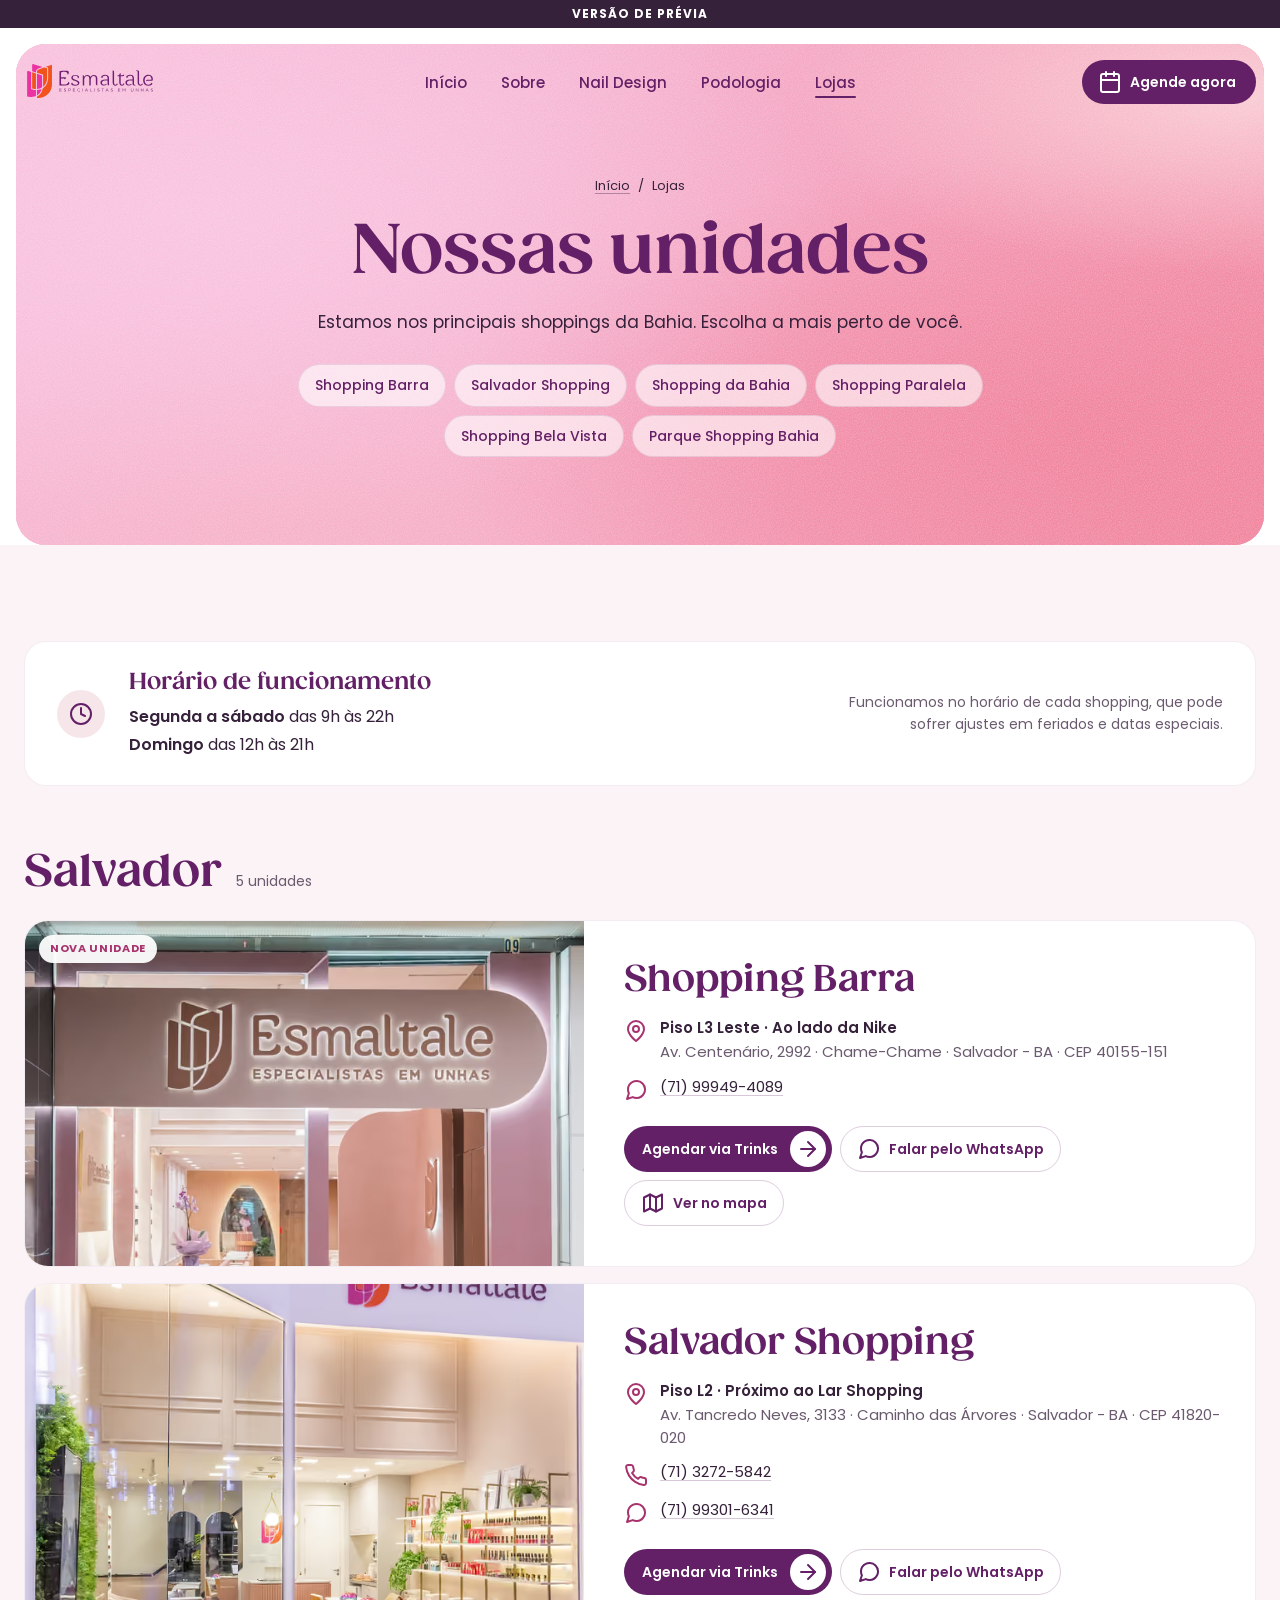
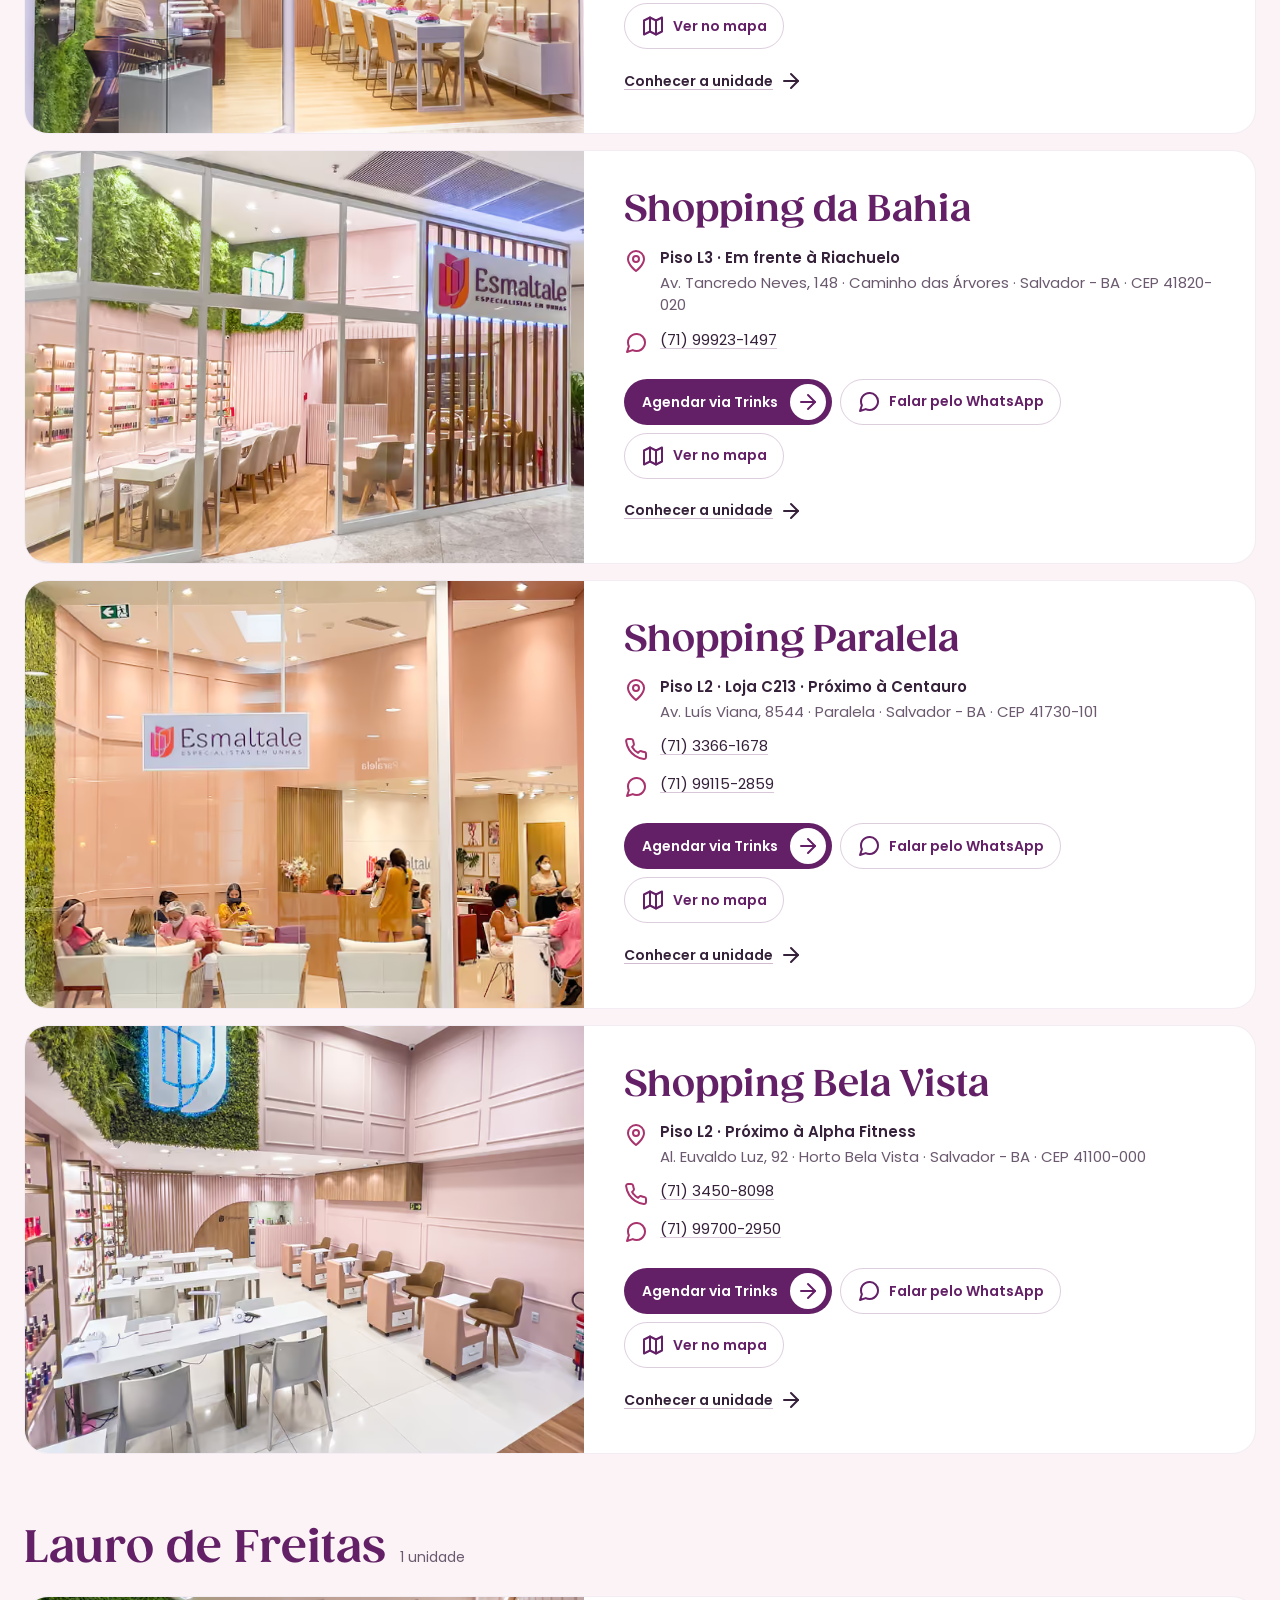
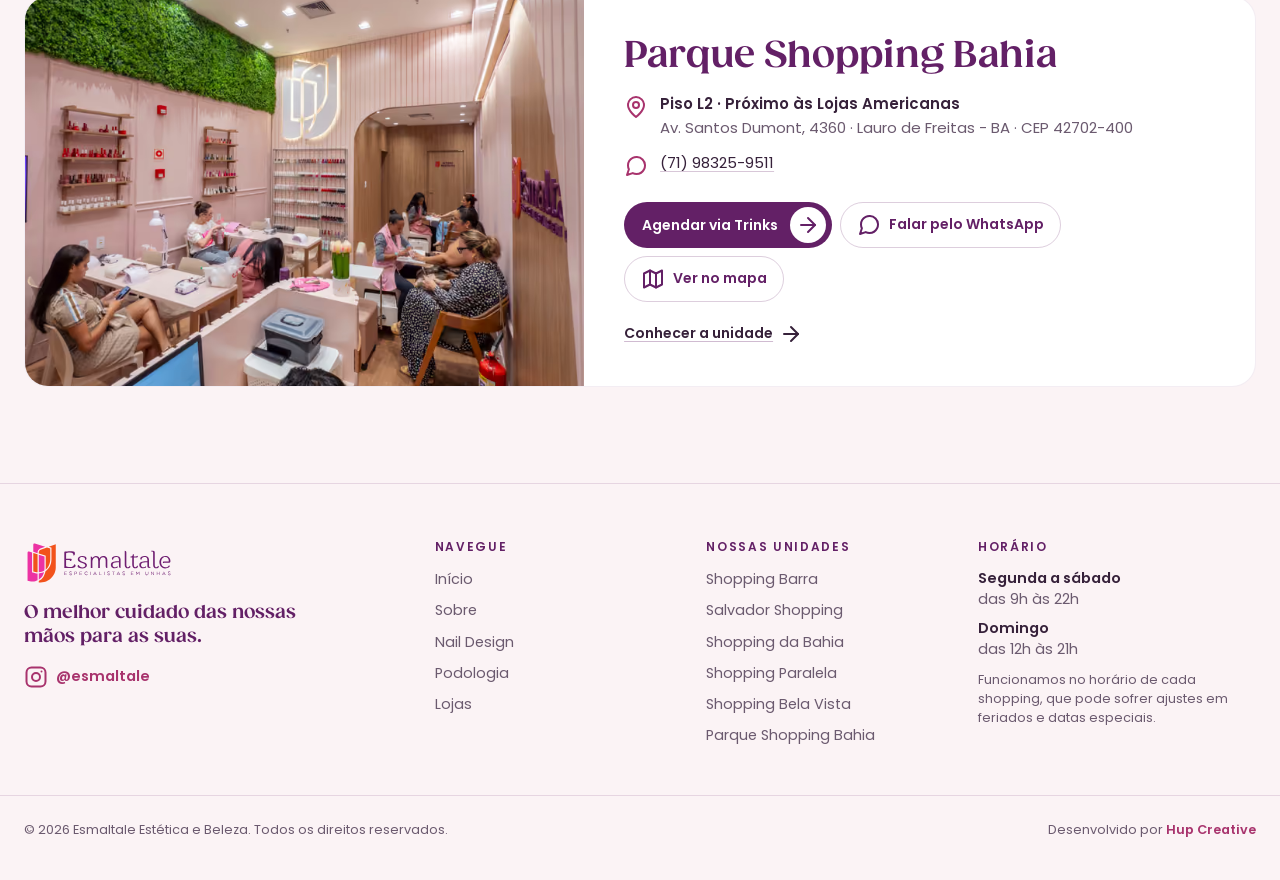
==== commit 027454b6: "Site preview gerado da main 8472b4c Nail Design no lugar de Nail Art, unhas postiças fora da página " ====
--- a/lojas/index.html
+++ b/lojas/index.html
@@ -1,4 +1,4 @@
-<!DOCTYPE html><html lang="pt-BR"><head><meta charset="utf-8"><meta name="viewport" content="width=device-width, initial-scale=1"><title>Unidades Esmaltale em Salvador e Lauro de Freitas</title><meta name="description" content="Endereços, horários e contatos das seis unidades da Esmaltale nos shoppings de Salvador e Lauro de Freitas. Agende pelo Trinks ou WhatsApp."><link rel="canonical" href="https://esmaltale.com.br/lojas/"><meta name="robots" content="index, follow, max-image-preview:large, max-snippet:-1, max-video-preview:-1"><script>document.documentElement.classList.add('js');</script><script>
+<!DOCTYPE html><html lang="pt-BR" class="is-preview"><head><meta charset="utf-8"><meta name="viewport" content="width=device-width, initial-scale=1"><title>Unidades Esmaltale em Salvador e Lauro de Freitas</title><meta name="description" content="Endereços, horários e contatos das seis unidades da Esmaltale nos shoppings de Salvador e Lauro de Freitas. Agende pelo Trinks ou WhatsApp."><link rel="canonical" href="https://esmaltale.com.br/lojas/"><meta name="robots" content="noindex, nofollow"><script>document.documentElement.classList.add('js');</script><script>
       addEventListener('pagereveal', function (e) {
         if (!e.viewTransition) return;
         var html = document.documentElement;
@@ -19,53 +19,5 @@
         vt.updateCallbackDone && vt.updateCallbackDone.catch(nada);
         vt.finished.catch(nada);
       });
-    </script><script>(function(){const ga4 = "G-G651HHSCPV";
-
-        window.dataLayer = window.dataLayer || [];
-        function gtag() {
-          dataLayer.push(arguments);
-        }
-        window.gtag = gtag;
-        gtag('js', new Date());
-        gtag('config', ga4);
-
-        (function (src) {
-          function carregar() {
-            var s = document.createElement('script');
-            s.async = true;
-            s.src = src;
-            document.head.appendChild(s);
-          }
-          function quandoOcioso() {
-            'requestIdleCallback' in window ? requestIdleCallback(carregar, { timeout: 2500 }) : setTimeout(carregar, 1200);
-          }
-          document.readyState === 'complete' ? quandoOcioso() : addEventListener('load', quandoOcioso, { once: true });
-        })('https://www.googletagmanager.com/gtag/js?id=' + ga4);
-      })();</script><script>(function(){const metaPixel = "798964139939818";
-
-        !(function (f, b, e, v, n) {
-          if (f.fbq) return;
-          n = f.fbq = function () {
-            n.callMethod ? n.callMethod.apply(n, arguments) : n.queue.push(arguments);
-          };
-          if (!f._fbq) f._fbq = n;
-          n.push = n;
-          n.loaded = !0;
-          n.version = '2.0';
-          n.queue = [];
-
-          function carregar() {
-            var t = b.createElement(e);
-            t.async = !0;
-            t.src = v;
-            b.head.appendChild(t);
-          }
-          function quandoOcioso() {
-            'requestIdleCallback' in f ? f.requestIdleCallback(carregar, { timeout: 2500 }) : setTimeout(carregar, 1200);
-          }
-          b.readyState === 'complete' ? quandoOcioso() : f.addEventListener('load', quandoOcioso, { once: true });
-        })(window, document, 'script', 'https://connect.facebook.net/en_US/fbevents.js');
-        fbq('init', metaPixel);
-        fbq('track', 'PageView');
-      })();</script><meta name="theme-color" content="#6B1F7C"><meta name="author" content="Esmaltale"><meta name="format-detection" content="telephone=no"><!-- O Google usa ícones em múltiplos de 48px (48, 96, 192); o .ico cobre navegadores antigos. --><link rel="icon" href="/favicon.ico" sizes="48x48"><link rel="icon" type="image/png" sizes="192x192" href="/favicon-192.png"><link rel="icon" type="image/png" sizes="96x96" href="/favicon-96.png"><link rel="icon" type="image/png" sizes="48x48" href="/favicon-48.png"><link rel="icon" type="image/png" sizes="32x32" href="/favicon-32.png"><link rel="apple-touch-icon" href="/apple-touch-icon.png"><link rel="preload" href="/_astro/gazpacho-bold.3yVyS3ha.woff2" as="font" type="font/woff2" crossorigin><link rel="alternate" type="text/plain" href="/llms.txt" title="Resumo do site para IAs (llms.txt)"><meta property="og:type" content="website"><meta property="og:locale" content="pt_BR"><meta property="og:site_name" content="Esmaltale"><meta property="og:title" content="Unidades Esmaltale em Salvador e Lauro de Freitas"><meta property="og:description" content="Endereços, horários e contatos das seis unidades da Esmaltale nos shoppings de Salvador e Lauro de Freitas. Agende pelo Trinks ou WhatsApp."><meta property="og:url" content="https://esmaltale.com.br/lojas/"><meta property="og:image" content="https://esmaltale.com.br/_astro/salvador-shopping-02.QbQevmQ8_Zq7squ.jpg"><meta property="og:image:secure_url" content="https://esmaltale.com.br/_astro/salvador-shopping-02.QbQevmQ8_Zq7squ.jpg"><meta property="og:image:type" content="image/jpeg"><meta property="og:image:width" content="1200"><meta property="og:image:height" content="630"><meta property="og:image:alt" content="Interior de uma unidade Esmaltale, com bancadas de atendimento e prateleiras de esmaltes"><meta name="twitter:card" content="summary_large_image"><meta name="twitter:title" content="Unidades Esmaltale em Salvador e Lauro de Freitas"><meta name="twitter:description" content="Endereços, horários e contatos das seis unidades da Esmaltale nos shoppings de Salvador e Lauro de Freitas. Agende pelo Trinks ou WhatsApp."><meta name="twitter:image" content="https://esmaltale.com.br/_astro/salvador-shopping-02.QbQevmQ8_Zq7squ.jpg"><meta name="twitter:image:alt" content="Interior de uma unidade Esmaltale, com bancadas de atendimento e prateleiras de esmaltes"><meta name="geo.region" content="BR-BA"><meta name="geo.placename" content="Salvador"><script type="application/ld+json">{"@context":"https://schema.org","@graph":[{"@type":"Organization","@id":"https://esmaltale.com.br/#organizacao","name":"Esmaltale","legalName":"Esmaltale Estética e Beleza","url":"https://esmaltale.com.br/","description":"Rede de esmalterias fundada em 2017 em Salvador, com seis unidades em shoppings de Salvador e Lauro de Freitas. Manicure, pedicure, alongamento de unhas, nail art, SPA dos pés e podologia, com instrumentos esterilizados em autoclave e agendamento online.","logo":{"@type":"ImageObject","@id":"https://esmaltale.com.br/#logo","url":"https://esmaltale.com.br/logo-esmaltale.png","width":1012,"height":278,"caption":"Esmaltale"},"image":{"@id":"https://esmaltale.com.br/#logo"},"slogan":"O melhor cuidado das nossas mãos para as suas.","foundingDate":"2017","foundingLocation":{"@type":"Place","name":"Salvador, Bahia, Brasil"},"areaServed":[{"@type":"City","name":"Salvador","containedInPlace":{"@type":"State","name":"Bahia"}},{"@type":"City","name":"Lauro de Freitas","containedInPlace":{"@type":"State","name":"Bahia"}}],"knowsAbout":["Manicure","Pedicure","Banho de Gel","Banho de Cristal","Alongamento de Unhas","Aplicação de Unhas Postiças","Nail Art","SPA dos Pés","Plástica dos Pés","Podologia","Esmalteria","Cuidado com as unhas","Esterilização em autoclave"],"knowsLanguage":"pt-BR","sameAs":["https://www.instagram.com/esmaltale"],"subOrganization":[{"@id":"https://esmaltale.com.br/lojas/#shopping-barra"},{"@id":"https://esmaltale.com.br/lojas/#salvador-shopping"},{"@id":"https://esmaltale.com.br/lojas/#shopping-da-bahia"},{"@id":"https://esmaltale.com.br/lojas/#shopping-paralela"},{"@id":"https://esmaltale.com.br/lojas/#shopping-bela-vista"},{"@id":"https://esmaltale.com.br/lojas/#parque-shopping-bahia"}],"hasOfferCatalog":{"@type":"OfferCatalog","@id":"https://esmaltale.com.br/#servicos","name":"Serviços Esmaltale","itemListElement":[{"@type":"Offer","position":1,"itemOffered":{"@type":"Service","name":"Manicure","description":"Cuidado completo com as unhas das mãos: limpeza, cutícula, lixamento e esmaltação com acabamento impecável.","provider":{"@id":"https://esmaltale.com.br/#organizacao"},"areaServed":[{"@type":"City","name":"Salvador","containedInPlace":{"@type":"State","name":"Bahia"}},{"@type":"City","name":"Lauro de Freitas","containedInPlace":{"@type":"State","name":"Bahia"}}]}},{"@type":"Offer","position":2,"itemOffered":{"@type":"Service","name":"Pedicure","description":"O mesmo rigor da manicure para os pés. Limpeza, cutícula, lixamento e esmaltação com atenção a cada detalhe.","provider":{"@id":"https://esmaltale.com.br/#organizacao"},"areaServed":[{"@type":"City","name":"Salvador","containedInPlace":{"@type":"State","name":"Bahia"}},{"@type":"City","name":"Lauro de Freitas","containedInPlace":{"@type":"State","name":"Bahia"}}]}},{"@type":"Offer","position":3,"itemOffered":{"@type":"Service","name":"Banho de Gel","description":"Esmaltação de longa duração com gel de alta qualidade. Brilho intenso e resistência para o dia a dia.","provider":{"@id":"https://esmaltale.com.br/#organizacao"},"areaServed":[{"@type":"City","name":"Salvador","containedInPlace":{"@type":"State","name":"Bahia"}},{"@type":"City","name":"Lauro de Freitas","containedInPlace":{"@type":"State","name":"Bahia"}}],"url":"https://esmaltale.com.br/nail-art/#banho-de-gel"}},{"@type":"Offer","position":4,"itemOffered":{"@type":"Service","name":"Banho de Cristal","description":"Esmaltação em gel que reforça a estrutura da unha natural, sem extensão. Resultado natural e duradouro.","provider":{"@id":"https://esmaltale.com.br/#organizacao"},"areaServed":[{"@type":"City","name":"Salvador","containedInPlace":{"@type":"State","name":"Bahia"}},{"@type":"City","name":"Lauro de Freitas","containedInPlace":{"@type":"State","name":"Bahia"}}],"url":"https://esmaltale.com.br/nail-art/#banho-de-cristal"}},{"@type":"Offer","position":5,"itemOffered":{"@type":"Service","name":"Alongamento de Unhas","description":"Extensão profissional com modelagem personalizada no formato que mais combina com você, sempre com refinamento e acabamento.","provider":{"@id":"https://esmaltale.com.br/#organizacao"},"areaServed":[{"@type":"City","name":"Salvador","containedInPlace":{"@type":"State","name":"Bahia"}},{"@type":"City","name":"Lauro de Freitas","containedInPlace":{"@type":"State","name":"Bahia"}}],"url":"https://esmaltale.com.br/nail-art/#fibra-de-vidro"}},{"@type":"Offer","position":6,"itemOffered":{"@type":"Service","name":"Aplicação de Unhas Postiças","description":"Solução rápida e elegante para quem quer unhas mais longas e perfeitas em qualquer ocasião.","provider":{"@id":"https://esmaltale.com.br/#organizacao"},"areaServed":[{"@type":"City","name":"Salvador","containedInPlace":{"@type":"State","name":"Bahia"}},{"@type":"City","name":"Lauro de Freitas","containedInPlace":{"@type":"State","name":"Bahia"}}],"url":"https://esmaltale.com.br/nail-art/#unhas-posticas"}},{"@type":"Offer","position":7,"itemOffered":{"@type":"Service","name":"Nail Art","description":"Designs exclusivos e personalizados. Do minimalismo às tendências mais ousadas para realçar o seu estilo.","provider":{"@id":"https://esmaltale.com.br/#organizacao"},"areaServed":[{"@type":"City","name":"Salvador","containedInPlace":{"@type":"State","name":"Bahia"}},{"@type":"City","name":"Lauro de Freitas","containedInPlace":{"@type":"State","name":"Bahia"}}],"url":"https://esmaltale.com.br/nail-art/"}},{"@type":"Offer","position":8,"itemOffered":{"@type":"Service","name":"SPA dos Pés","description":"Imersão relaxante com esfoliação, hidratação e massagem. Um momento só seu, do início ao fim.","provider":{"@id":"https://esmaltale.com.br/#organizacao"},"areaServed":[{"@type":"City","name":"Salvador","containedInPlace":{"@type":"State","name":"Bahia"}},{"@type":"City","name":"Lauro de Freitas","containedInPlace":{"@type":"State","name":"Bahia"}}]}},{"@type":"Offer","position":9,"itemOffered":{"@type":"Service","name":"Plástica dos Pés","description":"Tratamento intensivo para calcanhar e pele dos pés com resultados visíveis desde a primeira sessão.","provider":{"@id":"https://esmaltale.com.br/#organizacao"},"areaServed":[{"@type":"City","name":"Salvador","containedInPlace":{"@type":"State","name":"Bahia"}},{"@type":"City","name":"Lauro de Freitas","containedInPlace":{"@type":"State","name":"Bahia"}}]}},{"@type":"Offer","position":10,"itemOffered":{"@type":"Service","name":"Podologia","description":"Cuidado clínico com as unhas e a pele dos pés. Trata encravamentos, calos, fissuras e infecções com segurança e precisão.","provider":{"@id":"https://esmaltale.com.br/#organizacao"},"areaServed":[{"@type":"City","name":"Salvador","containedInPlace":{"@type":"State","name":"Bahia"}},{"@type":"City","name":"Lauro de Freitas","containedInPlace":{"@type":"State","name":"Bahia"}}],"url":"https://esmaltale.com.br/podologia/"}}]}},{"@type":"WebSite","@id":"https://esmaltale.com.br/#site","name":"Esmaltale","url":"https://esmaltale.com.br/","description":"Rede de esmalterias fundada em 2017 em Salvador, com seis unidades em shoppings de Salvador e Lauro de Freitas. Manicure, pedicure, alongamento de unhas, nail art, SPA dos pés e podologia, com instrumentos esterilizados em autoclave e agendamento online.","inLanguage":"pt-BR","publisher":{"@id":"https://esmaltale.com.br/#organizacao"},"about":{"@id":"https://esmaltale.com.br/#organizacao"}},{"@type":"CollectionPage","@id":"https://esmaltale.com.br/lojas/#pagina","url":"https://esmaltale.com.br/lojas/","name":"Unidades Esmaltale","description":"Endereços, horários e contatos das seis unidades da Esmaltale nos shoppings de Salvador e Lauro de Freitas. Agende pelo Trinks ou WhatsApp.","inLanguage":"pt-BR","isPartOf":{"@id":"https://esmaltale.com.br/#site"},"about":{"@id":"https://esmaltale.com.br/#organizacao"},"publisher":{"@id":"https://esmaltale.com.br/#organizacao"},"dateModified":"2026-11-06","primaryImageOfPage":{"@type":"ImageObject","url":"https://esmaltale.com.br/_astro/salvador-shopping-02.QbQevmQ8_Z17SpxV.jpg"},"image":"https://esmaltale.com.br/_astro/salvador-shopping-02.QbQevmQ8_Z17SpxV.jpg","mainEntity":[{"@id":"https://esmaltale.com.br/lojas/#shopping-barra"},{"@id":"https://esmaltale.com.br/lojas/#salvador-shopping"},{"@id":"https://esmaltale.com.br/lojas/#shopping-da-bahia"},{"@id":"https://esmaltale.com.br/lojas/#shopping-paralela"},{"@id":"https://esmaltale.com.br/lojas/#shopping-bela-vista"},{"@id":"https://esmaltale.com.br/lojas/#parque-shopping-bahia"}],"breadcrumb":{"@id":"https://esmaltale.com.br/lojas/#trilha"}},{"@type":"BreadcrumbList","@id":"https://esmaltale.com.br/lojas/#trilha","itemListElement":[{"@type":"ListItem","position":1,"name":"Início","item":"https://esmaltale.com.br/"},{"@type":"ListItem","position":2,"name":"Lojas","item":"https://esmaltale.com.br/lojas/"}]},{"@type":["BeautySalon","NailSalon"],"@id":"https://esmaltale.com.br/lojas/#shopping-barra","name":"Esmaltale Shopping Barra","description":"Esmalteria Esmaltale no Shopping Barra, em Salvador (Piso L3 Leste · Ao lado da Nike): manicure, pedicure, alongamento, nail art, SPA dos pés e podologia.","parentOrganization":{"@id":"https://esmaltale.com.br/#organizacao"},"brand":{"@id":"https://esmaltale.com.br/#organizacao"},"url":"https://esmaltale.com.br/lojas/#shopping-barra","logo":{"@id":"https://esmaltale.com.br/#logo"},"image":"https://esmaltale.com.br/_astro/shopping-barra.DRvl4hel_Z1ttJGO.jpg","telephone":"+5571999494089","address":{"@type":"PostalAddress","streetAddress":"Av. Centenário, 2992, Piso L3 Leste","addressNeighborhood":"Chame-Chame","addressLocality":"Salvador","addressRegion":"BA","postalCode":"40155-151","addressCountry":"BR"},"containedInPlace":{"@type":"ShoppingCenter","name":"Shopping Barra","address":{"@type":"PostalAddress","streetAddress":"Av. Centenário, 2992","addressLocality":"Salvador","addressRegion":"BA","postalCode":"40155-151","addressCountry":"BR"}},"geo":{"@type":"GeoCoordinates","latitude":-13.0071675,"longitude":-38.5247271},"hasMap":"https://www.google.com/maps?cid=7693819465966985537","areaServed":{"@type":"City","name":"Salvador"},"openingHoursSpecification":[{"@type":"OpeningHoursSpecification","dayOfWeek":["Monday","Tuesday","Wednesday","Thursday","Friday","Saturday"],"opens":"09:00","closes":"22:00"},{"@type":"OpeningHoursSpecification","dayOfWeek":["Sunday"],"opens":"12:00","closes":"21:00"}],"currenciesAccepted":"BRL","knowsLanguage":"pt-BR","hasOfferCatalog":{"@id":"https://esmaltale.com.br/#servicos"},"contactPoint":{"@type":"ContactPoint","contactType":"agendamento","telephone":"+5571999494089","url":"https://wa.me/5571999494089","availableLanguage":"pt-BR"},"sameAs":["https://www.google.com/maps?cid=7693819465966985537","https://www.trinks.com/esmaltale-shopping-barra"],"potentialAction":{"@type":"ReserveAction","name":"Agendar pelo Trinks","target":{"@type":"EntryPoint","urlTemplate":"https://www.trinks.com/esmaltale-shopping-barra","inLanguage":"pt-BR"}}},{"@type":["BeautySalon","NailSalon"],"@id":"https://esmaltale.com.br/lojas/#salvador-shopping","name":"Esmaltale Salvador Shopping","description":"Esmalteria Esmaltale no Salvador Shopping, em Salvador (Piso L2 · Próximo ao Lar Shopping): manicure, pedicure, alongamento, nail art, SPA dos pés e podologia.","parentOrganization":{"@id":"https://esmaltale.com.br/#organizacao"},"brand":{"@id":"https://esmaltale.com.br/#organizacao"},"url":"https://esmaltale.com.br/lojas/#salvador-shopping","logo":{"@id":"https://esmaltale.com.br/#logo"},"image":"https://esmaltale.com.br/_astro/salvador-shopping.BZX32VnW_Z239For.jpg","telephone":"+557132725842","address":{"@type":"PostalAddress","streetAddress":"Av. Tancredo Neves, 3133, Piso L2","addressNeighborhood":"Caminho das Árvores","addressLocality":"Salvador","addressRegion":"BA","postalCode":"41820-020","addressCountry":"BR"},"containedInPlace":{"@type":"ShoppingCenter","name":"Salvador Shopping","address":{"@type":"PostalAddress","streetAddress":"Av. Tancredo Neves, 3133","addressLocality":"Salvador","addressRegion":"BA","postalCode":"41820-020","addressCountry":"BR"}},"geo":{"@type":"GeoCoordinates","latitude":-12.9785509,"longitude":-38.4541098},"hasMap":"https://www.google.com/maps?cid=7686953596061038359","areaServed":{"@type":"City","name":"Salvador"},"openingHoursSpecification":[{"@type":"OpeningHoursSpecification","dayOfWeek":["Monday","Tuesday","Wednesday","Thursday","Friday","Saturday"],"opens":"09:00","closes":"22:00"},{"@type":"OpeningHoursSpecification","dayOfWeek":["Sunday"],"opens":"12:00","closes":"21:00"}],"currenciesAccepted":"BRL","knowsLanguage":"pt-BR","hasOfferCatalog":{"@id":"https://esmaltale.com.br/#servicos"},"contactPoint":{"@type":"ContactPoint","contactType":"agendamento","telephone":"+5571993016341","url":"https://wa.me/5571993016341","availableLanguage":"pt-BR"},"sameAs":["https://www.google.com/maps?cid=7686953596061038359","https://www.trinks.com/esmaltalesalvadorshopping","https://loja.esmaltale.com.br/conheca/salvadorshopping"],"potentialAction":{"@type":"ReserveAction","name":"Agendar pelo Trinks","target":{"@type":"EntryPoint","urlTemplate":"https://www.trinks.com/esmaltalesalvadorshopping","inLanguage":"pt-BR"}}},{"@type":["BeautySalon","NailSalon"],"@id":"https://esmaltale.com.br/lojas/#shopping-da-bahia","name":"Esmaltale Shopping da Bahia","description":"Esmalteria Esmaltale no Shopping da Bahia, em Salvador (Piso L3 · Em frente à Riachuelo): manicure, pedicure, alongamento, nail art, SPA dos pés e podologia.","parentOrganization":{"@id":"https://esmaltale.com.br/#organizacao"},"brand":{"@id":"https://esmaltale.com.br/#organizacao"},"url":"https://esmaltale.com.br/lojas/#shopping-da-bahia","logo":{"@id":"https://esmaltale.com.br/#logo"},"image":"https://esmaltale.com.br/_astro/shopping-da-bahia.BCdLF40N_Z1iis1s.jpg","telephone":"+5571999231497","address":{"@type":"PostalAddress","streetAddress":"Av. Tancredo Neves, 148, Piso L3","addressNeighborhood":"Caminho das Árvores","addressLocality":"Salvador","addressRegion":"BA","postalCode":"41820-020","addressCountry":"BR"},"containedInPlace":{"@type":"ShoppingCenter","name":"Shopping da Bahia","address":{"@type":"PostalAddress","streetAddress":"Av. Tancredo Neves, 148","addressLocality":"Salvador","addressRegion":"BA","postalCode":"41820-020","addressCountry":"BR"}},"geo":{"@type":"GeoCoordinates","latitude":-12.9817061,"longitude":-38.4646255},"hasMap":"https://www.google.com/maps?cid=3673152592179540768","areaServed":{"@type":"City","name":"Salvador"},"openingHoursSpecification":[{"@type":"OpeningHoursSpecification","dayOfWeek":["Monday","Tuesday","Wednesday","Thursday","Friday","Saturday"],"opens":"09:00","closes":"22:00"},{"@type":"OpeningHoursSpecification","dayOfWeek":["Sunday"],"opens":"12:00","closes":"21:00"}],"currenciesAccepted":"BRL","knowsLanguage":"pt-BR","hasOfferCatalog":{"@id":"https://esmaltale.com.br/#servicos"},"contactPoint":{"@type":"ContactPoint","contactType":"agendamento","telephone":"+5571999231497","url":"https://wa.me/5571999231497","availableLanguage":"pt-BR"},"sameAs":["https://www.google.com/maps?cid=3673152592179540768","https://www.trinks.com/esmaltale-shopping-da-bahia-","https://loja.esmaltale.com.br/conheca/shoppingdabahia"],"potentialAction":{"@type":"ReserveAction","name":"Agendar pelo Trinks","target":{"@type":"EntryPoint","urlTemplate":"https://www.trinks.com/esmaltale-shopping-da-bahia-","inLanguage":"pt-BR"}}},{"@type":["BeautySalon","NailSalon"],"@id":"https://esmaltale.com.br/lojas/#shopping-paralela","name":"Esmaltale Shopping Paralela","description":"Esmalteria Esmaltale no Shopping Paralela, em Salvador (Piso L2 · Loja C213 · Próximo à Centauro): manicure, pedicure, alongamento, nail art, SPA dos pés e podologia.","parentOrganization":{"@id":"https://esmaltale.com.br/#organizacao"},"brand":{"@id":"https://esmaltale.com.br/#organizacao"},"url":"https://esmaltale.com.br/lojas/#shopping-paralela","logo":{"@id":"https://esmaltale.com.br/#logo"},"image":"https://esmaltale.com.br/_astro/shopping-paralela.I9VgSTXT_Z15roR4.jpg","telephone":"+557133661678","address":{"@type":"PostalAddress","streetAddress":"Av. Luís Viana, 8544, Piso L2, Loja C213","addressNeighborhood":"Paralela","addressLocality":"Salvador","addressRegion":"BA","postalCode":"41730-101","addressCountry":"BR"},"containedInPlace":{"@type":"ShoppingCenter","name":"Shopping Paralela","address":{"@type":"PostalAddress","streetAddress":"Av. Luís Viana, 8544","addressLocality":"Salvador","addressRegion":"BA","postalCode":"41730-101","addressCountry":"BR"}},"geo":{"@type":"GeoCoordinates","latitude":-12.9366876,"longitude":-38.3945855},"hasMap":"https://www.google.com/maps?cid=1865418680387577062","areaServed":{"@type":"City","name":"Salvador"},"openingHoursSpecification":[{"@type":"OpeningHoursSpecification","dayOfWeek":["Monday","Tuesday","Wednesday","Thursday","Friday","Saturday"],"opens":"09:00","closes":"22:00"},{"@type":"OpeningHoursSpecification","dayOfWeek":["Sunday"],"opens":"12:00","closes":"21:00"}],"currenciesAccepted":"BRL","knowsLanguage":"pt-BR","hasOfferCatalog":{"@id":"https://esmaltale.com.br/#servicos"},"contactPoint":{"@type":"ContactPoint","contactType":"agendamento","telephone":"+5571991152859","url":"https://wa.me/5571991152859","availableLanguage":"pt-BR"},"sameAs":["https://www.google.com/maps?cid=1865418680387577062","https://www.trinks.com/esmaltale-shop-paralela","https://loja.esmaltale.com.br/conheca/shoppingparalela"],"potentialAction":{"@type":"ReserveAction","name":"Agendar pelo Trinks","target":{"@type":"EntryPoint","urlTemplate":"https://www.trinks.com/esmaltale-shop-paralela","inLanguage":"pt-BR"}}},{"@type":["BeautySalon","NailSalon"],"@id":"https://esmaltale.com.br/lojas/#shopping-bela-vista","name":"Esmaltale Shopping Bela Vista","description":"Esmalteria Esmaltale no Shopping Bela Vista, em Salvador (Piso L2 · Próximo à Alpha Fitness): manicure, pedicure, alongamento, nail art, SPA dos pés e podologia.","parentOrganization":{"@id":"https://esmaltale.com.br/#organizacao"},"brand":{"@id":"https://esmaltale.com.br/#organizacao"},"url":"https://esmaltale.com.br/lojas/#shopping-bela-vista","logo":{"@id":"https://esmaltale.com.br/#logo"},"image":"https://esmaltale.com.br/_astro/shopping-bela-vista.RmHpDEH2_ZMXTFr.jpg","telephone":"+557134508098","address":{"@type":"PostalAddress","streetAddress":"Al. Euvaldo Luz, 92, Piso L2","addressNeighborhood":"Horto Bela Vista","addressLocality":"Salvador","addressRegion":"BA","postalCode":"41100-000","addressCountry":"BR"},"containedInPlace":{"@type":"ShoppingCenter","name":"Shopping Bela Vista","address":{"@type":"PostalAddress","streetAddress":"Al. Euvaldo Luz, 92","addressLocality":"Salvador","addressRegion":"BA","postalCode":"41100-000","addressCountry":"BR"}},"geo":{"@type":"GeoCoordinates","latitude":-12.9704379,"longitude":-38.4742036},"hasMap":"https://www.google.com/maps?cid=11797337463690376936","areaServed":{"@type":"City","name":"Salvador"},"openingHoursSpecification":[{"@type":"OpeningHoursSpecification","dayOfWeek":["Monday","Tuesday","Wednesday","Thursday","Friday","Saturday"],"opens":"09:00","closes":"22:00"},{"@type":"OpeningHoursSpecification","dayOfWeek":["Sunday"],"opens":"12:00","closes":"21:00"}],"currenciesAccepted":"BRL","knowsLanguage":"pt-BR","hasOfferCatalog":{"@id":"https://esmaltale.com.br/#servicos"},"contactPoint":{"@type":"ContactPoint","contactType":"agendamento","telephone":"+5571997002950","url":"https://wa.me/5571997002950","availableLanguage":"pt-BR"},"sameAs":["https://www.google.com/maps?cid=11797337463690376936","https://www.trinks.com/esmaltale-shopping-bela-vista","https://loja.esmaltale.com.br/conheca/shoppingbelavista"],"potentialAction":{"@type":"ReserveAction","name":"Agendar pelo Trinks","target":{"@type":"EntryPoint","urlTemplate":"https://www.trinks.com/esmaltale-shopping-bela-vista","inLanguage":"pt-BR"}}},{"@type":["BeautySalon","NailSalon"],"@id":"https://esmaltale.com.br/lojas/#parque-shopping-bahia","name":"Esmaltale Parque Shopping Bahia","description":"Esmalteria Esmaltale no Parque Shopping Bahia, em Lauro de Freitas (Piso L2 · Próximo às Lojas Americanas): manicure, pedicure, alongamento, nail art, SPA dos pés e podologia.","parentOrganization":{"@id":"https://esmaltale.com.br/#organizacao"},"brand":{"@id":"https://esmaltale.com.br/#organizacao"},"url":"https://esmaltale.com.br/lojas/#parque-shopping-bahia","logo":{"@id":"https://esmaltale.com.br/#logo"},"image":"https://esmaltale.com.br/_astro/parque-shopping-bahia.ALylXDoR_1guLSz.jpg","telephone":"+5571983259511","address":{"@type":"PostalAddress","streetAddress":"Av. Santos Dumont, 4360, Piso L2","addressLocality":"Lauro de Freitas","addressRegion":"BA","postalCode":"42702-400","addressCountry":"BR"},"containedInPlace":{"@type":"ShoppingCenter","name":"Parque Shopping Bahia","address":{"@type":"PostalAddress","streetAddress":"Av. Santos Dumont, 4360","addressLocality":"Lauro de Freitas","addressRegion":"BA","postalCode":"42702-400","addressCountry":"BR"}},"geo":{"@type":"GeoCoordinates","latitude":-12.8884395,"longitude":-38.318028},"hasMap":"https://www.google.com/maps?cid=17028121796568796822","areaServed":{"@type":"City","name":"Lauro de Freitas"},"openingHoursSpecification":[{"@type":"OpeningHoursSpecification","dayOfWeek":["Monday","Tuesday","Wednesday","Thursday","Friday","Saturday"],"opens":"09:00","closes":"22:00"},{"@type":"OpeningHoursSpecification","dayOfWeek":["Sunday"],"opens":"12:00","closes":"21:00"}],"currenciesAccepted":"BRL","knowsLanguage":"pt-BR","hasOfferCatalog":{"@id":"https://esmaltale.com.br/#servicos"},"contactPoint":{"@type":"ContactPoint","contactType":"agendamento","telephone":"+5571983259511","url":"https://wa.me/5571983259511","availableLanguage":"pt-BR"},"sameAs":["https://www.google.com/maps?cid=17028121796568796822","https://www.trinks.com/esmaltale-salvador-norte-shopping","https://loja.esmaltale.com.br/conheca/parqueshoppingbahia"],"potentialAction":{"@type":"ReserveAction","name":"Agendar pelo Trinks","target":{"@type":"EntryPoint","urlTemplate":"https://www.trinks.com/esmaltale-salvador-norte-shopping","inLanguage":"pt-BR"}}}]}</script><link rel="stylesheet" href="/_astro/BaseLayout.DVXbwnxV.css"><style>.hero-internal[data-astro-cid-avl7maqe]{padding:calc(var(--preview-h) + var(--frame-inset)) var(--frame-inset) 0;background-color:var(--color-white)}.hero-internal__frame[data-astro-cid-avl7maqe]{isolation:isolate;padding-top:calc(var(--header-h) + 32px);color:var(--color-purple);background-color:var(--color-blush);border-radius:18px;padding-bottom:56px;position:relative;overflow:hidden}.hero-internal__grid[data-astro-cid-avl7maqe]{z-index:1;align-items:center;gap:40px;display:grid;position:relative}.hero-internal__midia[data-astro-cid-avl7maqe]{min-width:0}.hero-internal__texto[data-astro-cid-avl7maqe]{text-align:center;max-width:760px;animation:heroInternoEntra 1s var(--ease-out-expo) both;margin-inline:auto}.hero-internal__trilha[data-astro-cid-avl7maqe]{color:var(--color-purple-dark);justify-content:center;gap:8px;margin-bottom:20px;font-size:.8125rem;display:flex}.hero-internal__trilha[data-astro-cid-avl7maqe] a[data-astro-cid-avl7maqe]{text-underline-offset:3px;transition:color .25s var(--ease);text-decoration:underline #36213a59}.hero-internal__trilha[data-astro-cid-avl7maqe] a[data-astro-cid-avl7maqe]:hover{color:var(--color-purple)}.hero-internal__tag[data-astro-cid-avl7maqe]{letter-spacing:.16em;text-transform:uppercase;color:var(--color-purple-dark);margin-bottom:14px;font-size:.8125rem;font-style:italic;display:block}.hero-internal__title[data-astro-cid-avl7maqe]{letter-spacing:-.012em;text-wrap:balance;font-size:clamp(2.4rem,5.4vw,4.25rem);line-height:1.04}.hero-internal__texto[data-astro-cid-avl7maqe] p{max-width:62ch;color:var(--color-purple-dark);margin:20px auto 0;font-size:1.0625rem;line-height:1.7}.hero-internal__texto[data-astro-cid-avl7maqe] .hero-internal__acoes{flex-wrap:wrap;justify-content:center;gap:12px 24px;margin-top:32px;display:flex}@keyframes heroInternoEntra{0%{opacity:0;transform:translateY(24px)}}@media (width>=768px){.hero-internal__frame[data-astro-cid-avl7maqe]{padding-top:calc(var(--header-h) + 56px);border-radius:30px;padding-bottom:88px}}@media (width>=1024px){.hero-internal__frame--midia[data-astro-cid-avl7maqe] .hero-internal__grid[data-astro-cid-avl7maqe]{grid-template-columns:minmax(0,1.05fr) minmax(0,.95fr);gap:64px}.hero-internal__frame--midia[data-astro-cid-avl7maqe] .hero-internal__texto[data-astro-cid-avl7maqe]{text-align:left;margin-inline:0}.hero-internal__frame--midia[data-astro-cid-avl7maqe] .hero-internal__trilha[data-astro-cid-avl7maqe]{justify-content:flex-start}.hero-internal__frame--midia[data-astro-cid-avl7maqe] .hero-internal__texto[data-astro-cid-avl7maqe] p{margin-inline:0}.hero-internal__frame--midia[data-astro-cid-avl7maqe] .hero-internal__texto[data-astro-cid-avl7maqe] .hero-internal__acoes{justify-content:flex-start}.hero-internal__frame--sangrada[data-astro-cid-avl7maqe]{padding-bottom:0}.hero-internal__frame--sangrada[data-astro-cid-avl7maqe] .hero-internal__grid[data-astro-cid-avl7maqe]{align-items:stretch}.hero-internal__frame--sangrada[data-astro-cid-avl7maqe] .hero-internal__texto[data-astro-cid-avl7maqe]{align-self:center;padding-bottom:88px}}@media (width<=1023px){.hero-internal__frame--sangrada[data-astro-cid-avl7maqe]{padding-bottom:0}.hero-internal__frame--sangrada[data-astro-cid-avl7maqe] .hero-internal__midia[data-astro-cid-avl7maqe]{margin-inline:calc(-1 * var(--gutter))}}@media (prefers-reduced-motion:reduce){.hero-internal__texto[data-astro-cid-avl7maqe]{animation:none}}
-</style><link rel="stylesheet" href="/_astro/lojas.Cqoq23sH.css"></head><body><a href="#conteudo" class="skip-link">Pular para o conteúdo</a><header class="site-header" data-header data-astro-cid-isef26zo><div class="container site-header__inner" data-astro-cid-isef26zo><a href="/" class="site-header__logo" aria-label="Esmaltale, página inicial" data-astro-cid-isef26zo><img src="/_astro/logo-cor.Dva9ngQj.svg" width="140" height="43" alt="" class="logo" data-astro-cid-isef26zo></a><nav class="site-nav" aria-label="Principal" data-astro-cid-isef26zo><ul data-astro-cid-isef26zo><li data-astro-cid-isef26zo><a href="/" data-astro-cid-isef26zo>Início</a></li><li data-astro-cid-isef26zo><a href="/sobre/" data-astro-cid-isef26zo>Sobre</a></li><li data-astro-cid-isef26zo><a href="/nail-art/" data-astro-cid-isef26zo>Nail Art</a></li><li data-astro-cid-isef26zo><a href="/podologia/" data-astro-cid-isef26zo>Podologia</a></li><li data-astro-cid-isef26zo><a href="/lojas/" aria-current="page" data-astro-cid-isef26zo>Lojas</a></li></ul></nav><button type="button" class="site-header__cta" data-booking data-booking-origem="header" data-astro-cid-isef26zo><svg xmlns="http://www.w3.org/2000/svg" viewBox="0 0 24 24" width="18" height="18" fill="none" stroke="currentColor" stroke-width="2" stroke-linecap="round" stroke-linejoin="round" class="icon" aria-hidden="true" focusable="false"><rect pathLength="1" x="3" y="4" width="18" height="18" rx="2"></rect><path pathLength="1" d="M16 2v4"></path><path pathLength="1" d="M8 2v4"></path><path pathLength="1" d="M3 10h18"></path></svg>Agende agora</button><button type="button" class="site-header__toggle" aria-expanded="false" aria-controls="mobile-menu" aria-label="Abrir menu" data-menu-toggle data-astro-cid-isef26zo><svg xmlns="http://www.w3.org/2000/svg" viewBox="0 0 24 24" width="24" height="24" fill="none" stroke="currentColor" stroke-width="2" stroke-linecap="round" stroke-linejoin="round" class="icon" aria-hidden="true" focusable="false"><path pathLength="1" d="M4 7h16"></path><path pathLength="1" d="M4 12h16"></path><path pathLength="1" d="M4 17h16"></path></svg></button></div></header><div class="mobile-menu" id="mobile-menu" hidden data-mobile-menu data-astro-cid-isef26zo><div class="gradiente-marca mobile-menu__fundo" aria-hidden="true" data-astro-cid-isef26zo></div><div class="mobile-menu__top container" data-astro-cid-isef26zo><img src="/_astro/logo-cor.Dva9ngQj.svg" width="140" height="43" alt="Esmaltale" class="logo" data-astro-cid-isef26zo><button type="button" class="mobile-menu__close" aria-label="Fechar menu" data-menu-close data-astro-cid-isef26zo><svg xmlns="http://www.w3.org/2000/svg" viewBox="0 0 24 24" width="24" height="24" fill="none" stroke="currentColor" stroke-width="2" stroke-linecap="round" stroke-linejoin="round" class="icon" aria-hidden="true" focusable="false"><path pathLength="1" d="M18 6 6 18"></path><path pathLength="1" d="m6 6 12 12"></path></svg></button></div><nav aria-label="Menu" class="mobile-menu__nav container" data-astro-cid-isef26zo><ul data-astro-cid-isef26zo><li style="--n:0" data-astro-cid-isef26zo><a href="/" data-astro-cid-isef26zo>Início</a></li><li style="--n:1" data-astro-cid-isef26zo><a href="/sobre/" data-astro-cid-isef26zo>Sobre</a></li><li style="--n:2" data-astro-cid-isef26zo><a href="/nail-art/" data-astro-cid-isef26zo>Nail Art</a></li><li style="--n:3" data-astro-cid-isef26zo><a href="/podologia/" data-astro-cid-isef26zo>Podologia</a></li><li style="--n:4" data-astro-cid-isef26zo><a href="/lojas/" aria-current="page" data-astro-cid-isef26zo>Lojas</a></li></ul><button type="button" class="specular-button specular-button--dark" style="--n:5" data-booking data-booking-origem="header" data-astro-cid-isef26zo>Agende agora</button></nav></div><script type="module">var e=document.querySelector(`[data-header]`),t=document.querySelector(`[data-mobile-menu]`),n=document.querySelector(`[data-menu-toggle]`),r=document.querySelector(`[data-menu-close]`),i=()=>e?.classList.toggle(`is-scrolled`,window.scrollY>24);i(),window.addEventListener(`scroll`,i,{passive:!0});var a=window.matchMedia(`(prefers-reduced-motion: reduce)`),o;function s(){t&&n&&(window.clearTimeout(o),t.classList.remove(`is-closing`),t.hidden=!1,t.classList.add(`is-open`),n.setAttribute(`aria-expanded`,`true`),document.body.style.overflow=`hidden`,r?.focus({preventScroll:!0}))}function c(){t&&(t.hidden=!0,t.classList.remove(`is-open`,`is-closing`),document.body.style.overflow=``)}function l(e=!0,r=!1){if(t&&n&&!t.hidden&&!t.classList.contains(`is-closing`)){if(n.setAttribute(`aria-expanded`,`false`),e&&n.focus({preventScroll:!0}),r||a.matches)return c();t.classList.remove(`is-open`),t.classList.add(`is-closing`),o=window.setTimeout(c,340)}}n?.addEventListener(`click`,s),r?.addEventListener(`click`,()=>l()),t?.querySelectorAll(`a, [data-booking]`).forEach(e=>e.addEventListener(`click`,()=>{let t=e.getAttribute(`href`);(!t||t.startsWith(`#`)||new URL(t,location.href).pathname===location.pathname)&&l(!1)})),window.addEventListener(`pageshow`,e=>{e.persisted&&l(!1,!0)}),document.addEventListener(`keydown`,e=>{if(t&&!t.hidden&&(e.key===`Escape`&&l(),e.key===`Tab`)){let n=t.querySelectorAll(`a, button`),r=n[0],i=n[n.length-1];e.shiftKey&&document.activeElement===r?(e.preventDefault(),i.focus()):!e.shiftKey&&document.activeElement===i&&(e.preventDefault(),r.focus())}}),window.matchMedia(`(min-width: 1024px)`).addEventListener(`change`,e=>{e.matches&&l(!1)});</script><main id="conteudo"><section class="hero-internal" data-hero data-astro-cid-avl7maqe><div class="hero-internal__frame" data-astro-cid-avl7maqe><div class="gradiente-marca" aria-hidden="true" data-astro-cid-avl7maqe></div><div class="container hero-internal__grid" data-astro-cid-avl7maqe><div class="hero-internal__texto" data-astro-cid-avl7maqe><nav class="hero-internal__trilha" aria-label="Trilha de navegação" data-astro-cid-avl7maqe><a href="/" data-astro-cid-avl7maqe>Início</a><span aria-hidden="true" data-astro-cid-avl7maqe>/</span><span aria-current="page" data-astro-cid-avl7maqe>Lojas</span></nav><h1 class="hero-internal__title" data-astro-cid-avl7maqe>Nossas unidades</h1><p data-astro-cid-qg7a4bbr>Estamos nos principais shoppings da Bahia. Escolha a mais perto de você.</p><ul class="atalhos" aria-label="Ir para a unidade" data-astro-cid-qg7a4bbr><li data-astro-cid-qg7a4bbr><a href="#shopping-barra" class="atalhos__item" data-astro-cid-qg7a4bbr>Shopping Barra</a></li><li data-astro-cid-qg7a4bbr><a href="#salvador-shopping" class="atalhos__item" data-astro-cid-qg7a4bbr>Salvador Shopping</a></li><li data-astro-cid-qg7a4bbr><a href="#shopping-da-bahia" class="atalhos__item" data-astro-cid-qg7a4bbr>Shopping da Bahia</a></li><li data-astro-cid-qg7a4bbr><a href="#shopping-paralela" class="atalhos__item" data-astro-cid-qg7a4bbr>Shopping Paralela</a></li><li data-astro-cid-qg7a4bbr><a href="#shopping-bela-vista" class="atalhos__item" data-astro-cid-qg7a4bbr>Shopping Bela Vista</a></li><li data-astro-cid-qg7a4bbr><a href="#parque-shopping-bahia" class="atalhos__item" data-astro-cid-qg7a4bbr>Parque Shopping Bahia</a></li></ul></div></div></div></section><section class="section section--neutral lojas" aria-label="Unidades e horário" data-astro-cid-qg7a4bbr><div class="container" data-astro-cid-qg7a4bbr><!-- Horário --><div class="horario" data-reveal data-astro-cid-qg7a4bbr><span class="horario__icone" data-astro-cid-qg7a4bbr><svg xmlns="http://www.w3.org/2000/svg" viewBox="0 0 24 24" width="24" height="24" fill="none" stroke="currentColor" stroke-width="2" stroke-linecap="round" stroke-linejoin="round" class="icon" aria-hidden="true" focusable="false"><circle pathLength="1" cx="12" cy="12" r="10"></circle><path pathLength="1" d="M12 6v6l4 2"></path></svg></span><div class="horario__texto" data-astro-cid-qg7a4bbr><h2 class="horario__titulo" data-astro-cid-qg7a4bbr>Horário de funcionamento</h2><ul class="horario__linhas" data-astro-cid-qg7a4bbr><li data-astro-cid-qg7a4bbr><strong data-astro-cid-qg7a4bbr>Segunda a sábado</strong> das 9h às 22h</li><li data-astro-cid-qg7a4bbr><strong data-astro-cid-qg7a4bbr>Domingo</strong> das 12h às 21h</li></ul></div><p class="horario__nota" data-astro-cid-qg7a4bbr>Funcionamos no horário de cada shopping, que pode sofrer ajustes em feriados e datas especiais.</p></div><div class="cidade" data-astro-cid-qg7a4bbr><div class="cidade__cabeca" data-reveal data-astro-cid-qg7a4bbr><h2 class="cidade__nome" data-astro-cid-qg7a4bbr>Salvador</h2><span class="cidade__total" data-astro-cid-qg7a4bbr>5 unidades</span></div><div class="fichas" data-astro-cid-qg7a4bbr><article class="ficha" id="shopping-barra" data-unit="shopping-barra" aria-labelledby="shopping-barra-nome" data-reveal data-astro-cid-qg7a4bbr><div class="ficha__media" data-astro-cid-qg7a4bbr><picture data-astro-cid-qg7a4bbr="true"><source srcset="/_astro/shopping-barra.DRvl4hel_Zbczz2.avif 480w, /_astro/shopping-barra.DRvl4hel_Z1b0f4X.avif 720w, /_astro/shopping-barra.DRvl4hel_2bXutN.avif 960w" type="image/avif" sizes="(min-width: 1024px) 520px, 92vw"><source srcset="/_astro/shopping-barra.DRvl4hel_Z2ol8fH.webp 480w, /_astro/shopping-barra.DRvl4hel_1G3l3i.webp 720w, /_astro/shopping-barra.DRvl4hel_Z1a3bR.webp 960w" type="image/webp" sizes="(min-width: 1024px) 520px, 92vw"><img src="/_astro/shopping-barra.DRvl4hel_Z22rhwB.jpg" srcset="/_astro/shopping-barra.DRvl4hel_EyLdu.jpg 480w, /_astro/shopping-barra.DRvl4hel_ZkdShr.jpg 720w, /_astro/shopping-barra.DRvl4hel_Z22rhwB.jpg 960w" sizes="(min-width: 1024px) 520px, 92vw" alt="Unidade Esmaltale Shopping Barra, esmalteria em Salvador" style="object-position: center" loading="lazy" data-astro-cid-qg7a4bbr="true" decoding="async" width="960" height="720" class="ficha__img"></picture><span class="ficha__tag" data-astro-cid-qg7a4bbr>Nova unidade</span></div><div class="ficha__corpo" data-astro-cid-qg7a4bbr><h3 class="ficha__nome" id="shopping-barra-nome" data-astro-cid-qg7a4bbr>Shopping Barra</h3><ul class="ficha__dados" data-astro-cid-qg7a4bbr><li data-astro-cid-qg7a4bbr><svg xmlns="http://www.w3.org/2000/svg" viewBox="0 0 24 24" width="18" height="18" fill="none" stroke="currentColor" stroke-width="2" stroke-linecap="round" stroke-linejoin="round" class="icon" aria-hidden="true" focusable="false"><path pathLength="1" d="M20 10c0 6-8 12-8 12s-8-6-8-12a8 8 0 0 1 16 0Z"></path><circle pathLength="1" cx="12" cy="10" r="3"></circle></svg><span data-astro-cid-qg7a4bbr><span class="ficha__destaque" data-astro-cid-qg7a4bbr>Piso L3 Leste · Ao lado da Nike</span><span data-astro-cid-qg7a4bbr>Av. Centenário, 2992 · Chame-Chame · Salvador - BA · CEP 40155-151</span></span></li><li data-astro-cid-qg7a4bbr><svg xmlns="http://www.w3.org/2000/svg" viewBox="0 0 24 24" width="18" height="18" fill="none" stroke="currentColor" stroke-width="2" stroke-linecap="round" stroke-linejoin="round" class="icon" aria-hidden="true" focusable="false"><path pathLength="1" d="M21 11.5a8.38 8.38 0 0 1-.9 3.8 8.5 8.5 0 0 1-7.6 4.7 8.38 8.38 0 0 1-3.8-.9L3 21l1.9-5.7a8.38 8.38 0 0 1-.9-3.8 8.5 8.5 0 0 1 4.7-7.6 8.38 8.38 0 0 1 3.8-.9h.5a8.48 8.48 0 0 1 8 8v.5Z"></path></svg><a href="https://wa.me/5571999494089?text=Ol%C3%A1!%20Gostaria%20de%20agendar%20um%20atendimento%20na%20unidade%20Shopping%20Barra." target="_blank" rel="noopener noreferrer" class="astro-qg7a4bbr" data-astro-cid-qg7a4bbr>(71) 99949-4089</a></li></ul><div class="ficha__acoes" data-astro-cid-qg7a4bbr><a href="https://www.trinks.com/esmaltale-shopping-barra" class="btn-seta" target="_blank" rel="noopener noreferrer" class="astro-qg7a4bbr" data-astro-cid-qg7a4bbr>Agendar via Trinks<span class="sr-only" data-astro-cid-qg7a4bbr>, Shopping Barra</span><span class="btn-seta__circulo" aria-hidden="true" data-astro-cid-qg7a4bbr><svg xmlns="http://www.w3.org/2000/svg" viewBox="0 0 24 24" width="18" height="18" fill="none" stroke="currentColor" stroke-width="2" stroke-linecap="round" stroke-linejoin="round" class="icon" aria-hidden="true" focusable="false"><path pathLength="1" d="M5 12h14"></path><path pathLength="1" d="m12 5 7 7-7 7"></path></svg></span></a><a href="https://wa.me/5571999494089?text=Ol%C3%A1!%20Gostaria%20de%20agendar%20um%20atendimento%20na%20unidade%20Shopping%20Barra." class="ficha__btn" target="_blank" rel="noopener noreferrer" class="astro-qg7a4bbr" data-astro-cid-qg7a4bbr><svg xmlns="http://www.w3.org/2000/svg" viewBox="0 0 24 24" width="18" height="18" fill="none" stroke="currentColor" stroke-width="2" stroke-linecap="round" stroke-linejoin="round" class="icon" aria-hidden="true" focusable="false"><path pathLength="1" d="M21 11.5a8.38 8.38 0 0 1-.9 3.8 8.5 8.5 0 0 1-7.6 4.7 8.38 8.38 0 0 1-3.8-.9L3 21l1.9-5.7a8.38 8.38 0 0 1-.9-3.8 8.5 8.5 0 0 1 4.7-7.6 8.38 8.38 0 0 1 3.8-.9h.5a8.48 8.48 0 0 1 8 8v.5Z"></path></svg>Falar pelo WhatsApp<span class="sr-only" data-astro-cid-qg7a4bbr>, Shopping Barra</span></a><a href="https://www.google.com/maps?cid=7693819465966985537" class="ficha__btn" target="_blank" rel="noopener noreferrer" class="astro-qg7a4bbr" data-astro-cid-qg7a4bbr><svg xmlns="http://www.w3.org/2000/svg" viewBox="0 0 24 24" width="18" height="18" fill="none" stroke="currentColor" stroke-width="2" stroke-linecap="round" stroke-linejoin="round" class="icon" aria-hidden="true" focusable="false"><path pathLength="1" d="M3 6.5v14l6-3 6 3 6-3v-14l-6 3-6-3-6 3Z"></path><path pathLength="1" d="M9 3.5v14"></path><path pathLength="1" d="M15 6.5v14"></path></svg>Ver no mapa<span class="sr-only" data-astro-cid-qg7a4bbr>, Shopping Barra</span></a></div></div></article><article class="ficha" id="salvador-shopping" data-unit="salvador-shopping" aria-labelledby="salvador-shopping-nome" data-reveal data-astro-cid-qg7a4bbr><div class="ficha__media" data-astro-cid-qg7a4bbr><picture data-astro-cid-qg7a4bbr="true"><source srcset="/_astro/salvador-shopping.BZX32VnW_Z1r1rfS.avif 480w, /_astro/salvador-shopping.BZX32VnW_wUIk4.avif 720w, /_astro/salvador-shopping.BZX32VnW_1NsaaM.avif 960w" type="image/avif" sizes="(min-width: 1024px) 520px, 92vw"><source srcset="/_astro/salvador-shopping.BZX32VnW_1RQwux.webp 480w, /_astro/salvador-shopping.BZX32VnW_Z1dnqIr.webp 720w, /_astro/salvador-shopping.BZX32VnW_3907h.webp 960w" type="image/webp" sizes="(min-width: 1024px) 520px, 92vw"><img src="/_astro/salvador-shopping.BZX32VnW_Z16Ms1V.jpg" srcset="/_astro/salvador-shopping.BZX32VnW_HU4lk.jpg 480w, /_astro/salvador-shopping.BZX32VnW_Z2njSRE.jpg 720w, /_astro/salvador-shopping.BZX32VnW_Z16Ms1V.jpg 960w" sizes="(min-width: 1024px) 520px, 92vw" alt="Unidade Esmaltale Salvador Shopping, esmalteria em Salvador" style="object-position: center 40%" loading="lazy" data-astro-cid-qg7a4bbr="true" decoding="async" width="960" height="720" class="ficha__img"></picture></div><div class="ficha__corpo" data-astro-cid-qg7a4bbr><h3 class="ficha__nome" id="salvador-shopping-nome" data-astro-cid-qg7a4bbr>Salvador Shopping</h3><ul class="ficha__dados" data-astro-cid-qg7a4bbr><li data-astro-cid-qg7a4bbr><svg xmlns="http://www.w3.org/2000/svg" viewBox="0 0 24 24" width="18" height="18" fill="none" stroke="currentColor" stroke-width="2" stroke-linecap="round" stroke-linejoin="round" class="icon" aria-hidden="true" focusable="false"><path pathLength="1" d="M20 10c0 6-8 12-8 12s-8-6-8-12a8 8 0 0 1 16 0Z"></path><circle pathLength="1" cx="12" cy="10" r="3"></circle></svg><span data-astro-cid-qg7a4bbr><span class="ficha__destaque" data-astro-cid-qg7a4bbr>Piso L2 · Próximo ao Lar Shopping</span><span data-astro-cid-qg7a4bbr>Av. Tancredo Neves, 3133 · Caminho das Árvores · Salvador - BA · CEP 41820-020</span></span></li><li data-astro-cid-qg7a4bbr><svg xmlns="http://www.w3.org/2000/svg" viewBox="0 0 24 24" width="18" height="18" fill="none" stroke="currentColor" stroke-width="2" stroke-linecap="round" stroke-linejoin="round" class="icon" aria-hidden="true" focusable="false"><path pathLength="1" d="M22 16.92v3a2 2 0 0 1-2.18 2 19.79 19.79 0 0 1-8.63-3.07 19.5 19.5 0 0 1-6-6 19.79 19.79 0 0 1-3.07-8.67A2 2 0 0 1 4.11 2h3a2 2 0 0 1 2 1.72c.13.96.36 1.9.7 2.81a2 2 0 0 1-.45 2.11L8.09 9.91a16 16 0 0 0 6 6l1.27-1.27a2 2 0 0 1 2.11-.45c.91.34 1.85.57 2.81.7A2 2 0 0 1 22 16.92Z"></path></svg><a href="tel:+557132725842" data-astro-cid-qg7a4bbr>(71) 3272-5842</a></li><li data-astro-cid-qg7a4bbr><svg xmlns="http://www.w3.org/2000/svg" viewBox="0 0 24 24" width="18" height="18" fill="none" stroke="currentColor" stroke-width="2" stroke-linecap="round" stroke-linejoin="round" class="icon" aria-hidden="true" focusable="false"><path pathLength="1" d="M21 11.5a8.38 8.38 0 0 1-.9 3.8 8.5 8.5 0 0 1-7.6 4.7 8.38 8.38 0 0 1-3.8-.9L3 21l1.9-5.7a8.38 8.38 0 0 1-.9-3.8 8.5 8.5 0 0 1 4.7-7.6 8.38 8.38 0 0 1 3.8-.9h.5a8.48 8.48 0 0 1 8 8v.5Z"></path></svg><a href="https://wa.me/5571993016341?text=Ol%C3%A1!%20Gostaria%20de%20agendar%20um%20atendimento%20na%20unidade%20Salvador%20Shopping." target="_blank" rel="noopener noreferrer" class="astro-qg7a4bbr astro-qg7a4bbr" data-astro-cid-qg7a4bbr>(71) 99301-6341</a></li></ul><div class="ficha__acoes" data-astro-cid-qg7a4bbr><a href="https://www.trinks.com/esmaltalesalvadorshopping" class="btn-seta" target="_blank" rel="noopener noreferrer" class="astro-qg7a4bbr astro-qg7a4bbr" data-astro-cid-qg7a4bbr>Agendar via Trinks<span class="sr-only" data-astro-cid-qg7a4bbr>, Salvador Shopping</span><span class="btn-seta__circulo" aria-hidden="true" data-astro-cid-qg7a4bbr><svg xmlns="http://www.w3.org/2000/svg" viewBox="0 0 24 24" width="18" height="18" fill="none" stroke="currentColor" stroke-width="2" stroke-linecap="round" stroke-linejoin="round" class="icon" aria-hidden="true" focusable="false"><path pathLength="1" d="M5 12h14"></path><path pathLength="1" d="m12 5 7 7-7 7"></path></svg></span></a><a href="https://wa.me/5571993016341?text=Ol%C3%A1!%20Gostaria%20de%20agendar%20um%20atendimento%20na%20unidade%20Salvador%20Shopping." class="ficha__btn" target="_blank" rel="noopener noreferrer" class="astro-qg7a4bbr astro-qg7a4bbr" data-astro-cid-qg7a4bbr><svg xmlns="http://www.w3.org/2000/svg" viewBox="0 0 24 24" width="18" height="18" fill="none" stroke="currentColor" stroke-width="2" stroke-linecap="round" stroke-linejoin="round" class="icon" aria-hidden="true" focusable="false"><path pathLength="1" d="M21 11.5a8.38 8.38 0 0 1-.9 3.8 8.5 8.5 0 0 1-7.6 4.7 8.38 8.38 0 0 1-3.8-.9L3 21l1.9-5.7a8.38 8.38 0 0 1-.9-3.8 8.5 8.5 0 0 1 4.7-7.6 8.38 8.38 0 0 1 3.8-.9h.5a8.48 8.48 0 0 1 8 8v.5Z"></path></svg>Falar pelo WhatsApp<span class="sr-only" data-astro-cid-qg7a4bbr>, Salvador Shopping</span></a><a href="https://www.google.com/maps?cid=7686953596061038359" class="ficha__btn" target="_blank" rel="noopener noreferrer" class="astro-qg7a4bbr astro-qg7a4bbr" data-astro-cid-qg7a4bbr><svg xmlns="http://www.w3.org/2000/svg" viewBox="0 0 24 24" width="18" height="18" fill="none" stroke="currentColor" stroke-width="2" stroke-linecap="round" stroke-linejoin="round" class="icon" aria-hidden="true" focusable="false"><path pathLength="1" d="M3 6.5v14l6-3 6 3 6-3v-14l-6 3-6-3-6 3Z"></path><path pathLength="1" d="M9 3.5v14"></path><path pathLength="1" d="M15 6.5v14"></path></svg>Ver no mapa<span class="sr-only" data-astro-cid-qg7a4bbr>, Salvador Shopping</span></a></div><a href="https://loja.esmaltale.com.br/conheca/salvadorshopping" class="ficha__mais" target="_blank" rel="noopener noreferrer" class="astro-qg7a4bbr astro-qg7a4bbr" data-astro-cid-qg7a4bbr>Conhecer a unidade<span class="sr-only" data-astro-cid-qg7a4bbr> Salvador Shopping</span><svg xmlns="http://www.w3.org/2000/svg" viewBox="0 0 24 24" width="14" height="14" fill="none" stroke="currentColor" stroke-width="2" stroke-linecap="round" stroke-linejoin="round" class="icon" aria-hidden="true" focusable="false"><path pathLength="1" d="M5 12h14"></path><path pathLength="1" d="m12 5 7 7-7 7"></path></svg></a></div></article><article class="ficha" id="shopping-da-bahia" data-unit="shopping-da-bahia" aria-labelledby="shopping-da-bahia-nome" data-reveal data-astro-cid-qg7a4bbr><div class="ficha__media" data-astro-cid-qg7a4bbr><picture data-astro-cid-qg7a4bbr="true"><source srcset="/_astro/shopping-da-bahia.BCdLF40N_13Dwbk.avif 480w, /_astro/shopping-da-bahia.BCdLF40N_Z22Ar2E.avif 720w, /_astro/shopping-da-bahia.BCdLF40N_ZL40bV.avif 960w" type="image/avif" sizes="(min-width: 1024px) 520px, 92vw"><source srcset="/_astro/shopping-da-bahia.BCdLF40N_ZGECRb.webp 480w, /_astro/shopping-da-bahia.BCdLF40N_1hhwHL.webp 720w, /_astro/shopping-da-bahia.BCdLF40N_Z2wnafr.webp 960w" type="image/webp" sizes="(min-width: 1024px) 520px, 92vw"><img src="/_astro/shopping-da-bahia.BCdLF40N_1nRvph.jpg" srcset="/_astro/shopping-da-bahia.BCdLF40N_Z1QB61o.jpg 480w, /_astro/shopping-da-bahia.BCdLF40N_7l4yy.jpg 720w, /_astro/shopping-da-bahia.BCdLF40N_1nRvph.jpg 960w" sizes="(min-width: 1024px) 520px, 92vw" alt="Unidade Esmaltale Shopping da Bahia, esmalteria em Salvador" style="object-position: center 30%" loading="lazy" data-astro-cid-qg7a4bbr="true" decoding="async" width="960" height="720" class="ficha__img"></picture></div><div class="ficha__corpo" data-astro-cid-qg7a4bbr><h3 class="ficha__nome" id="shopping-da-bahia-nome" data-astro-cid-qg7a4bbr>Shopping da Bahia</h3><ul class="ficha__dados" data-astro-cid-qg7a4bbr><li data-astro-cid-qg7a4bbr><svg xmlns="http://www.w3.org/2000/svg" viewBox="0 0 24 24" width="18" height="18" fill="none" stroke="currentColor" stroke-width="2" stroke-linecap="round" stroke-linejoin="round" class="icon" aria-hidden="true" focusable="false"><path pathLength="1" d="M20 10c0 6-8 12-8 12s-8-6-8-12a8 8 0 0 1 16 0Z"></path><circle pathLength="1" cx="12" cy="10" r="3"></circle></svg><span data-astro-cid-qg7a4bbr><span class="ficha__destaque" data-astro-cid-qg7a4bbr>Piso L3 · Em frente à Riachuelo</span><span data-astro-cid-qg7a4bbr>Av. Tancredo Neves, 148 · Caminho das Árvores · Salvador - BA · CEP 41820-020</span></span></li><li data-astro-cid-qg7a4bbr><svg xmlns="http://www.w3.org/2000/svg" viewBox="0 0 24 24" width="18" height="18" fill="none" stroke="currentColor" stroke-width="2" stroke-linecap="round" stroke-linejoin="round" class="icon" aria-hidden="true" focusable="false"><path pathLength="1" d="M21 11.5a8.38 8.38 0 0 1-.9 3.8 8.5 8.5 0 0 1-7.6 4.7 8.38 8.38 0 0 1-3.8-.9L3 21l1.9-5.7a8.38 8.38 0 0 1-.9-3.8 8.5 8.5 0 0 1 4.7-7.6 8.38 8.38 0 0 1 3.8-.9h.5a8.48 8.48 0 0 1 8 8v.5Z"></path></svg><a href="https://wa.me/5571999231497?text=Ol%C3%A1!%20Gostaria%20de%20agendar%20um%20atendimento%20na%20unidade%20Shopping%20da%20Bahia." target="_blank" rel="noopener noreferrer" class="astro-qg7a4bbr astro-qg7a4bbr astro-qg7a4bbr" data-astro-cid-qg7a4bbr>(71) 99923-1497</a></li></ul><div class="ficha__acoes" data-astro-cid-qg7a4bbr><a href="https://www.trinks.com/esmaltale-shopping-da-bahia-" class="btn-seta" target="_blank" rel="noopener noreferrer" class="astro-qg7a4bbr astro-qg7a4bbr astro-qg7a4bbr" data-astro-cid-qg7a4bbr>Agendar via Trinks<span class="sr-only" data-astro-cid-qg7a4bbr>, Shopping da Bahia</span><span class="btn-seta__circulo" aria-hidden="true" data-astro-cid-qg7a4bbr><svg xmlns="http://www.w3.org/2000/svg" viewBox="0 0 24 24" width="18" height="18" fill="none" stroke="currentColor" stroke-width="2" stroke-linecap="round" stroke-linejoin="round" class="icon" aria-hidden="true" focusable="false"><path pathLength="1" d="M5 12h14"></path><path pathLength="1" d="m12 5 7 7-7 7"></path></svg></span></a><a href="https://wa.me/5571999231497?text=Ol%C3%A1!%20Gostaria%20de%20agendar%20um%20atendimento%20na%20unidade%20Shopping%20da%20Bahia." class="ficha__btn" target="_blank" rel="noopener noreferrer" class="astro-qg7a4bbr astro-qg7a4bbr astro-qg7a4bbr" data-astro-cid-qg7a4bbr><svg xmlns="http://www.w3.org/2000/svg" viewBox="0 0 24 24" width="18" height="18" fill="none" stroke="currentColor" stroke-width="2" stroke-linecap="round" stroke-linejoin="round" class="icon" aria-hidden="true" focusable="false"><path pathLength="1" d="M21 11.5a8.38 8.38 0 0 1-.9 3.8 8.5 8.5 0 0 1-7.6 4.7 8.38 8.38 0 0 1-3.8-.9L3 21l1.9-5.7a8.38 8.38 0 0 1-.9-3.8 8.5 8.5 0 0 1 4.7-7.6 8.38 8.38 0 0 1 3.8-.9h.5a8.48 8.48 0 0 1 8 8v.5Z"></path></svg>Falar pelo WhatsApp<span class="sr-only" data-astro-cid-qg7a4bbr>, Shopping da Bahia</span></a><a href="https://www.google.com/maps?cid=3673152592179540768" class="ficha__btn" target="_blank" rel="noopener noreferrer" class="astro-qg7a4bbr astro-qg7a4bbr astro-qg7a4bbr" data-astro-cid-qg7a4bbr><svg xmlns="http://www.w3.org/2000/svg" viewBox="0 0 24 24" width="18" height="18" fill="none" stroke="currentColor" stroke-width="2" stroke-linecap="round" stroke-linejoin="round" class="icon" aria-hidden="true" focusable="false"><path pathLength="1" d="M3 6.5v14l6-3 6 3 6-3v-14l-6 3-6-3-6 3Z"></path><path pathLength="1" d="M9 3.5v14"></path><path pathLength="1" d="M15 6.5v14"></path></svg>Ver no mapa<span class="sr-only" data-astro-cid-qg7a4bbr>, Shopping da Bahia</span></a></div><a href="https://loja.esmaltale.com.br/conheca/shoppingdabahia" class="ficha__mais" target="_blank" rel="noopener noreferrer" class="astro-qg7a4bbr astro-qg7a4bbr astro-qg7a4bbr" data-astro-cid-qg7a4bbr>Conhecer a unidade<span class="sr-only" data-astro-cid-qg7a4bbr> Shopping da Bahia</span><svg xmlns="http://www.w3.org/2000/svg" viewBox="0 0 24 24" width="14" height="14" fill="none" stroke="currentColor" stroke-width="2" stroke-linecap="round" stroke-linejoin="round" class="icon" aria-hidden="true" focusable="false"><path pathLength="1" d="M5 12h14"></path><path pathLength="1" d="m12 5 7 7-7 7"></path></svg></a></div></article><article class="ficha" id="shopping-paralela" data-unit="shopping-paralela" aria-labelledby="shopping-paralela-nome" data-reveal data-astro-cid-qg7a4bbr><div class="ficha__media" data-astro-cid-qg7a4bbr><picture data-astro-cid-qg7a4bbr="true"><source srcset="/_astro/shopping-paralela.I9VgSTXT_2lqzuF.avif 480w, /_astro/shopping-paralela.I9VgSTXT_2q3ozW.avif 574w" type="image/avif" sizes="(min-width: 1024px) 520px, 92vw"><source srcset="/_astro/shopping-paralela.I9VgSTXT_ZSrirN.webp 480w, /_astro/shopping-paralela.I9VgSTXT_ZNOtmw.webp 574w" type="image/webp" sizes="(min-width: 1024px) 520px, 92vw"><img src="/_astro/shopping-paralela.I9VgSTXT_1XyG0j.jpg" srcset="/_astro/shopping-paralela.I9VgSTXT_Z7pV5a.jpg 480w, /_astro/shopping-paralela.I9VgSTXT_Z2N6YS.jpg 574w" sizes="(min-width: 1024px) 520px, 92vw" alt="Unidade Esmaltale Shopping Paralela, esmalteria em Salvador" style="object-position: center 35%" loading="lazy" data-astro-cid-qg7a4bbr="true" decoding="async" width="960" height="720" class="ficha__img"></picture></div><div class="ficha__corpo" data-astro-cid-qg7a4bbr><h3 class="ficha__nome" id="shopping-paralela-nome" data-astro-cid-qg7a4bbr>Shopping Paralela</h3><ul class="ficha__dados" data-astro-cid-qg7a4bbr><li data-astro-cid-qg7a4bbr><svg xmlns="http://www.w3.org/2000/svg" viewBox="0 0 24 24" width="18" height="18" fill="none" stroke="currentColor" stroke-width="2" stroke-linecap="round" stroke-linejoin="round" class="icon" aria-hidden="true" focusable="false"><path pathLength="1" d="M20 10c0 6-8 12-8 12s-8-6-8-12a8 8 0 0 1 16 0Z"></path><circle pathLength="1" cx="12" cy="10" r="3"></circle></svg><span data-astro-cid-qg7a4bbr><span class="ficha__destaque" data-astro-cid-qg7a4bbr>Piso L2 · Loja C213 · Próximo à Centauro</span><span data-astro-cid-qg7a4bbr>Av. Luís Viana, 8544 · Paralela · Salvador - BA · CEP 41730-101</span></span></li><li data-astro-cid-qg7a4bbr><svg xmlns="http://www.w3.org/2000/svg" viewBox="0 0 24 24" width="18" height="18" fill="none" stroke="currentColor" stroke-width="2" stroke-linecap="round" stroke-linejoin="round" class="icon" aria-hidden="true" focusable="false"><path pathLength="1" d="M22 16.92v3a2 2 0 0 1-2.18 2 19.79 19.79 0 0 1-8.63-3.07 19.5 19.5 0 0 1-6-6 19.79 19.79 0 0 1-3.07-8.67A2 2 0 0 1 4.11 2h3a2 2 0 0 1 2 1.72c.13.96.36 1.9.7 2.81a2 2 0 0 1-.45 2.11L8.09 9.91a16 16 0 0 0 6 6l1.27-1.27a2 2 0 0 1 2.11-.45c.91.34 1.85.57 2.81.7A2 2 0 0 1 22 16.92Z"></path></svg><a href="tel:+557133661678" data-astro-cid-qg7a4bbr>(71) 3366-1678</a></li><li data-astro-cid-qg7a4bbr><svg xmlns="http://www.w3.org/2000/svg" viewBox="0 0 24 24" width="18" height="18" fill="none" stroke="currentColor" stroke-width="2" stroke-linecap="round" stroke-linejoin="round" class="icon" aria-hidden="true" focusable="false"><path pathLength="1" d="M21 11.5a8.38 8.38 0 0 1-.9 3.8 8.5 8.5 0 0 1-7.6 4.7 8.38 8.38 0 0 1-3.8-.9L3 21l1.9-5.7a8.38 8.38 0 0 1-.9-3.8 8.5 8.5 0 0 1 4.7-7.6 8.38 8.38 0 0 1 3.8-.9h.5a8.48 8.48 0 0 1 8 8v.5Z"></path></svg><a href="https://wa.me/5571991152859?text=Ol%C3%A1!%20Gostaria%20de%20agendar%20um%20atendimento%20na%20unidade%20Shopping%20Paralela." target="_blank" rel="noopener noreferrer" class="astro-qg7a4bbr astro-qg7a4bbr astro-qg7a4bbr astro-qg7a4bbr" data-astro-cid-qg7a4bbr>(71) 99115-2859</a></li></ul><div class="ficha__acoes" data-astro-cid-qg7a4bbr><a href="https://www.trinks.com/esmaltale-shop-paralela" class="btn-seta" target="_blank" rel="noopener noreferrer" class="astro-qg7a4bbr astro-qg7a4bbr astro-qg7a4bbr astro-qg7a4bbr" data-astro-cid-qg7a4bbr>Agendar via Trinks<span class="sr-only" data-astro-cid-qg7a4bbr>, Shopping Paralela</span><span class="btn-seta__circulo" aria-hidden="true" data-astro-cid-qg7a4bbr><svg xmlns="http://www.w3.org/2000/svg" viewBox="0 0 24 24" width="18" height="18" fill="none" stroke="currentColor" stroke-width="2" stroke-linecap="round" stroke-linejoin="round" class="icon" aria-hidden="true" focusable="false"><path pathLength="1" d="M5 12h14"></path><path pathLength="1" d="m12 5 7 7-7 7"></path></svg></span></a><a href="https://wa.me/5571991152859?text=Ol%C3%A1!%20Gostaria%20de%20agendar%20um%20atendimento%20na%20unidade%20Shopping%20Paralela." class="ficha__btn" target="_blank" rel="noopener noreferrer" class="astro-qg7a4bbr astro-qg7a4bbr astro-qg7a4bbr astro-qg7a4bbr" data-astro-cid-qg7a4bbr><svg xmlns="http://www.w3.org/2000/svg" viewBox="0 0 24 24" width="18" height="18" fill="none" stroke="currentColor" stroke-width="2" stroke-linecap="round" stroke-linejoin="round" class="icon" aria-hidden="true" focusable="false"><path pathLength="1" d="M21 11.5a8.38 8.38 0 0 1-.9 3.8 8.5 8.5 0 0 1-7.6 4.7 8.38 8.38 0 0 1-3.8-.9L3 21l1.9-5.7a8.38 8.38 0 0 1-.9-3.8 8.5 8.5 0 0 1 4.7-7.6 8.38 8.38 0 0 1 3.8-.9h.5a8.48 8.48 0 0 1 8 8v.5Z"></path></svg>Falar pelo WhatsApp<span class="sr-only" data-astro-cid-qg7a4bbr>, Shopping Paralela</span></a><a href="https://www.google.com/maps?cid=1865418680387577062" class="ficha__btn" target="_blank" rel="noopener noreferrer" class="astro-qg7a4bbr astro-qg7a4bbr astro-qg7a4bbr astro-qg7a4bbr" data-astro-cid-qg7a4bbr><svg xmlns="http://www.w3.org/2000/svg" viewBox="0 0 24 24" width="18" height="18" fill="none" stroke="currentColor" stroke-width="2" stroke-linecap="round" stroke-linejoin="round" class="icon" aria-hidden="true" focusable="false"><path pathLength="1" d="M3 6.5v14l6-3 6 3 6-3v-14l-6 3-6-3-6 3Z"></path><path pathLength="1" d="M9 3.5v14"></path><path pathLength="1" d="M15 6.5v14"></path></svg>Ver no mapa<span class="sr-only" data-astro-cid-qg7a4bbr>, Shopping Paralela</span></a></div><a href="https://loja.esmaltale.com.br/conheca/shoppingparalela" class="ficha__mais" target="_blank" rel="noopener noreferrer" class="astro-qg7a4bbr astro-qg7a4bbr astro-qg7a4bbr astro-qg7a4bbr" data-astro-cid-qg7a4bbr>Conhecer a unidade<span class="sr-only" data-astro-cid-qg7a4bbr> Shopping Paralela</span><svg xmlns="http://www.w3.org/2000/svg" viewBox="0 0 24 24" width="14" height="14" fill="none" stroke="currentColor" stroke-width="2" stroke-linecap="round" stroke-linejoin="round" class="icon" aria-hidden="true" focusable="false"><path pathLength="1" d="M5 12h14"></path><path pathLength="1" d="m12 5 7 7-7 7"></path></svg></a></div></article><article class="ficha" id="shopping-bela-vista" data-unit="shopping-bela-vista" aria-labelledby="shopping-bela-vista-nome" data-reveal data-astro-cid-qg7a4bbr><div class="ficha__media" data-astro-cid-qg7a4bbr><picture data-astro-cid-qg7a4bbr="true"><source srcset="/_astro/shopping-bela-vista.RmHpDEH2_23n7zg.avif 480w, /_astro/shopping-bela-vista.RmHpDEH2_218Rih.avif 720w, /_astro/shopping-bela-vista.RmHpDEH2_1gtSh4.avif 960w" type="image/avif" sizes="(min-width: 1024px) 520px, 92vw"><source srcset="/_astro/shopping-bela-vista.RmHpDEH2_ZhrjTS.webp 480w, /_astro/shopping-bela-vista.RmHpDEH2_ZjFzbR.webp 720w, /_astro/shopping-bela-vista.RmHpDEH2_Z14kyd5.webp 960w" type="image/webp" sizes="(min-width: 1024px) 520px, 92vw"><img src="/_astro/shopping-bela-vista.RmHpDEH2_3cJIG.jpg" srcset="/_astro/shopping-bela-vista.RmHpDEH2_P5Y1S.jpg 480w, /_astro/shopping-bela-vista.RmHpDEH2_MQIJT.jpg 720w, /_astro/shopping-bela-vista.RmHpDEH2_3cJIG.jpg 960w" sizes="(min-width: 1024px) 520px, 92vw" alt="Unidade Esmaltale Shopping Bela Vista, esmalteria em Salvador" style="object-position: center 30%" loading="lazy" data-astro-cid-qg7a4bbr="true" decoding="async" width="960" height="720" class="ficha__img"></picture></div><div class="ficha__corpo" data-astro-cid-qg7a4bbr><h3 class="ficha__nome" id="shopping-bela-vista-nome" data-astro-cid-qg7a4bbr>Shopping Bela Vista</h3><ul class="ficha__dados" data-astro-cid-qg7a4bbr><li data-astro-cid-qg7a4bbr><svg xmlns="http://www.w3.org/2000/svg" viewBox="0 0 24 24" width="18" height="18" fill="none" stroke="currentColor" stroke-width="2" stroke-linecap="round" stroke-linejoin="round" class="icon" aria-hidden="true" focusable="false"><path pathLength="1" d="M20 10c0 6-8 12-8 12s-8-6-8-12a8 8 0 0 1 16 0Z"></path><circle pathLength="1" cx="12" cy="10" r="3"></circle></svg><span data-astro-cid-qg7a4bbr><span class="ficha__destaque" data-astro-cid-qg7a4bbr>Piso L2 · Próximo à Alpha Fitness</span><span data-astro-cid-qg7a4bbr>Al. Euvaldo Luz, 92 · Horto Bela Vista · Salvador - BA · CEP 41100-000</span></span></li><li data-astro-cid-qg7a4bbr><svg xmlns="http://www.w3.org/2000/svg" viewBox="0 0 24 24" width="18" height="18" fill="none" stroke="currentColor" stroke-width="2" stroke-linecap="round" stroke-linejoin="round" class="icon" aria-hidden="true" focusable="false"><path pathLength="1" d="M22 16.92v3a2 2 0 0 1-2.18 2 19.79 19.79 0 0 1-8.63-3.07 19.5 19.5 0 0 1-6-6 19.79 19.79 0 0 1-3.07-8.67A2 2 0 0 1 4.11 2h3a2 2 0 0 1 2 1.72c.13.96.36 1.9.7 2.81a2 2 0 0 1-.45 2.11L8.09 9.91a16 16 0 0 0 6 6l1.27-1.27a2 2 0 0 1 2.11-.45c.91.34 1.85.57 2.81.7A2 2 0 0 1 22 16.92Z"></path></svg><a href="tel:+557134508098" data-astro-cid-qg7a4bbr>(71) 3450-8098</a></li><li data-astro-cid-qg7a4bbr><svg xmlns="http://www.w3.org/2000/svg" viewBox="0 0 24 24" width="18" height="18" fill="none" stroke="currentColor" stroke-width="2" stroke-linecap="round" stroke-linejoin="round" class="icon" aria-hidden="true" focusable="false"><path pathLength="1" d="M21 11.5a8.38 8.38 0 0 1-.9 3.8 8.5 8.5 0 0 1-7.6 4.7 8.38 8.38 0 0 1-3.8-.9L3 21l1.9-5.7a8.38 8.38 0 0 1-.9-3.8 8.5 8.5 0 0 1 4.7-7.6 8.38 8.38 0 0 1 3.8-.9h.5a8.48 8.48 0 0 1 8 8v.5Z"></path></svg><a href="https://wa.me/5571997002950?text=Ol%C3%A1!%20Gostaria%20de%20agendar%20um%20atendimento%20na%20unidade%20Shopping%20Bela%20Vista." target="_blank" rel="noopener noreferrer" class="astro-qg7a4bbr astro-qg7a4bbr astro-qg7a4bbr astro-qg7a4bbr astro-qg7a4bbr" data-astro-cid-qg7a4bbr>(71) 99700-2950</a></li></ul><div class="ficha__acoes" data-astro-cid-qg7a4bbr><a href="https://www.trinks.com/esmaltale-shopping-bela-vista" class="btn-seta" target="_blank" rel="noopener noreferrer" class="astro-qg7a4bbr astro-qg7a4bbr astro-qg7a4bbr astro-qg7a4bbr astro-qg7a4bbr" data-astro-cid-qg7a4bbr>Agendar via Trinks<span class="sr-only" data-astro-cid-qg7a4bbr>, Shopping Bela Vista</span><span class="btn-seta__circulo" aria-hidden="true" data-astro-cid-qg7a4bbr><svg xmlns="http://www.w3.org/2000/svg" viewBox="0 0 24 24" width="18" height="18" fill="none" stroke="currentColor" stroke-width="2" stroke-linecap="round" stroke-linejoin="round" class="icon" aria-hidden="true" focusable="false"><path pathLength="1" d="M5 12h14"></path><path pathLength="1" d="m12 5 7 7-7 7"></path></svg></span></a><a href="https://wa.me/5571997002950?text=Ol%C3%A1!%20Gostaria%20de%20agendar%20um%20atendimento%20na%20unidade%20Shopping%20Bela%20Vista." class="ficha__btn" target="_blank" rel="noopener noreferrer" class="astro-qg7a4bbr astro-qg7a4bbr astro-qg7a4bbr astro-qg7a4bbr astro-qg7a4bbr" data-astro-cid-qg7a4bbr><svg xmlns="http://www.w3.org/2000/svg" viewBox="0 0 24 24" width="18" height="18" fill="none" stroke="currentColor" stroke-width="2" stroke-linecap="round" stroke-linejoin="round" class="icon" aria-hidden="true" focusable="false"><path pathLength="1" d="M21 11.5a8.38 8.38 0 0 1-.9 3.8 8.5 8.5 0 0 1-7.6 4.7 8.38 8.38 0 0 1-3.8-.9L3 21l1.9-5.7a8.38 8.38 0 0 1-.9-3.8 8.5 8.5 0 0 1 4.7-7.6 8.38 8.38 0 0 1 3.8-.9h.5a8.48 8.48 0 0 1 8 8v.5Z"></path></svg>Falar pelo WhatsApp<span class="sr-only" data-astro-cid-qg7a4bbr>, Shopping Bela Vista</span></a><a href="https://www.google.com/maps?cid=11797337463690376936" class="ficha__btn" target="_blank" rel="noopener noreferrer" class="astro-qg7a4bbr astro-qg7a4bbr astro-qg7a4bbr astro-qg7a4bbr astro-qg7a4bbr" data-astro-cid-qg7a4bbr><svg xmlns="http://www.w3.org/2000/svg" viewBox="0 0 24 24" width="18" height="18" fill="none" stroke="currentColor" stroke-width="2" stroke-linecap="round" stroke-linejoin="round" class="icon" aria-hidden="true" focusable="false"><path pathLength="1" d="M3 6.5v14l6-3 6 3 6-3v-14l-6 3-6-3-6 3Z"></path><path pathLength="1" d="M9 3.5v14"></path><path pathLength="1" d="M15 6.5v14"></path></svg>Ver no mapa<span class="sr-only" data-astro-cid-qg7a4bbr>, Shopping Bela Vista</span></a></div><a href="https://loja.esmaltale.com.br/conheca/shoppingbelavista" class="ficha__mais" target="_blank" rel="noopener noreferrer" class="astro-qg7a4bbr astro-qg7a4bbr astro-qg7a4bbr astro-qg7a4bbr astro-qg7a4bbr" data-astro-cid-qg7a4bbr>Conhecer a unidade<span class="sr-only" data-astro-cid-qg7a4bbr> Shopping Bela Vista</span><svg xmlns="http://www.w3.org/2000/svg" viewBox="0 0 24 24" width="14" height="14" fill="none" stroke="currentColor" stroke-width="2" stroke-linecap="round" stroke-linejoin="round" class="icon" aria-hidden="true" focusable="false"><path pathLength="1" d="M5 12h14"></path><path pathLength="1" d="m12 5 7 7-7 7"></path></svg></a></div></article></div></div><div class="cidade" data-astro-cid-qg7a4bbr><div class="cidade__cabeca" data-reveal data-astro-cid-qg7a4bbr><h2 class="cidade__nome" data-astro-cid-qg7a4bbr>Lauro de Freitas</h2><span class="cidade__total" data-astro-cid-qg7a4bbr>1 unidade</span></div><div class="fichas" data-astro-cid-qg7a4bbr><article class="ficha" id="parque-shopping-bahia" data-unit="parque-shopping-bahia" aria-labelledby="parque-shopping-bahia-nome" data-reveal data-astro-cid-qg7a4bbr><div class="ficha__media" data-astro-cid-qg7a4bbr><picture data-astro-cid-qg7a4bbr="true"><source srcset="/_astro/parque-shopping-bahia.ALylXDoR_kioQE.avif 480w, /_astro/parque-shopping-bahia.ALylXDoR_298QlD.avif 720w, /_astro/parque-shopping-bahia.ALylXDoR_Z1OCyHx.avif 960w" type="image/avif" sizes="(min-width: 1024px) 520px, 92vw"><source srcset="/_astro/parque-shopping-bahia.ALylXDoR_Z26uPg7.webp 480w, /_astro/parque-shopping-bahia.ALylXDoR_ZhEnL8.webp 720w, /_astro/parque-shopping-bahia.ALylXDoR_NKjXC.webp 960w" type="image/webp" sizes="(min-width: 1024px) 520px, 92vw"><img src="/_astro/parque-shopping-bahia.ALylXDoR_Z2rQXfX.jpg" srcset="/_astro/parque-shopping-bahia.ALylXDoR_ZhUYFL.jpg 480w, /_astro/parque-shopping-bahia.ALylXDoR_1vTrNd.jpg 720w, /_astro/parque-shopping-bahia.ALylXDoR_Z2rQXfX.jpg 960w" sizes="(min-width: 1024px) 520px, 92vw" alt="Unidade Esmaltale Parque Shopping Bahia, esmalteria em Lauro de Freitas" style="object-position: center 45%" loading="lazy" data-astro-cid-qg7a4bbr="true" decoding="async" width="960" height="720" class="ficha__img"></picture></div><div class="ficha__corpo" data-astro-cid-qg7a4bbr><h3 class="ficha__nome" id="parque-shopping-bahia-nome" data-astro-cid-qg7a4bbr>Parque Shopping Bahia</h3><ul class="ficha__dados" data-astro-cid-qg7a4bbr><li data-astro-cid-qg7a4bbr><svg xmlns="http://www.w3.org/2000/svg" viewBox="0 0 24 24" width="18" height="18" fill="none" stroke="currentColor" stroke-width="2" stroke-linecap="round" stroke-linejoin="round" class="icon" aria-hidden="true" focusable="false"><path pathLength="1" d="M20 10c0 6-8 12-8 12s-8-6-8-12a8 8 0 0 1 16 0Z"></path><circle pathLength="1" cx="12" cy="10" r="3"></circle></svg><span data-astro-cid-qg7a4bbr><span class="ficha__destaque" data-astro-cid-qg7a4bbr>Piso L2 · Próximo às Lojas Americanas</span><span data-astro-cid-qg7a4bbr>Av. Santos Dumont, 4360 · Lauro de Freitas - BA · CEP 42702-400</span></span></li><li data-astro-cid-qg7a4bbr><svg xmlns="http://www.w3.org/2000/svg" viewBox="0 0 24 24" width="18" height="18" fill="none" stroke="currentColor" stroke-width="2" stroke-linecap="round" stroke-linejoin="round" class="icon" aria-hidden="true" focusable="false"><path pathLength="1" d="M21 11.5a8.38 8.38 0 0 1-.9 3.8 8.5 8.5 0 0 1-7.6 4.7 8.38 8.38 0 0 1-3.8-.9L3 21l1.9-5.7a8.38 8.38 0 0 1-.9-3.8 8.5 8.5 0 0 1 4.7-7.6 8.38 8.38 0 0 1 3.8-.9h.5a8.48 8.48 0 0 1 8 8v.5Z"></path></svg><a href="https://wa.me/5571983259511?text=Ol%C3%A1!%20Gostaria%20de%20agendar%20um%20atendimento%20na%20unidade%20Parque%20Shopping%20Bahia." target="_blank" rel="noopener noreferrer" class="astro-qg7a4bbr astro-qg7a4bbr astro-qg7a4bbr astro-qg7a4bbr astro-qg7a4bbr astro-qg7a4bbr" data-astro-cid-qg7a4bbr>(71) 98325-9511</a></li></ul><div class="ficha__acoes" data-astro-cid-qg7a4bbr><a href="https://www.trinks.com/esmaltale-salvador-norte-shopping" class="btn-seta" target="_blank" rel="noopener noreferrer" class="astro-qg7a4bbr astro-qg7a4bbr astro-qg7a4bbr astro-qg7a4bbr astro-qg7a4bbr astro-qg7a4bbr" data-astro-cid-qg7a4bbr>Agendar via Trinks<span class="sr-only" data-astro-cid-qg7a4bbr>, Parque Shopping Bahia</span><span class="btn-seta__circulo" aria-hidden="true" data-astro-cid-qg7a4bbr><svg xmlns="http://www.w3.org/2000/svg" viewBox="0 0 24 24" width="18" height="18" fill="none" stroke="currentColor" stroke-width="2" stroke-linecap="round" stroke-linejoin="round" class="icon" aria-hidden="true" focusable="false"><path pathLength="1" d="M5 12h14"></path><path pathLength="1" d="m12 5 7 7-7 7"></path></svg></span></a><a href="https://wa.me/5571983259511?text=Ol%C3%A1!%20Gostaria%20de%20agendar%20um%20atendimento%20na%20unidade%20Parque%20Shopping%20Bahia." class="ficha__btn" target="_blank" rel="noopener noreferrer" class="astro-qg7a4bbr astro-qg7a4bbr astro-qg7a4bbr astro-qg7a4bbr astro-qg7a4bbr astro-qg7a4bbr" data-astro-cid-qg7a4bbr><svg xmlns="http://www.w3.org/2000/svg" viewBox="0 0 24 24" width="18" height="18" fill="none" stroke="currentColor" stroke-width="2" stroke-linecap="round" stroke-linejoin="round" class="icon" aria-hidden="true" focusable="false"><path pathLength="1" d="M21 11.5a8.38 8.38 0 0 1-.9 3.8 8.5 8.5 0 0 1-7.6 4.7 8.38 8.38 0 0 1-3.8-.9L3 21l1.9-5.7a8.38 8.38 0 0 1-.9-3.8 8.5 8.5 0 0 1 4.7-7.6 8.38 8.38 0 0 1 3.8-.9h.5a8.48 8.48 0 0 1 8 8v.5Z"></path></svg>Falar pelo WhatsApp<span class="sr-only" data-astro-cid-qg7a4bbr>, Parque Shopping Bahia</span></a><a href="https://www.google.com/maps?cid=17028121796568796822" class="ficha__btn" target="_blank" rel="noopener noreferrer" class="astro-qg7a4bbr astro-qg7a4bbr astro-qg7a4bbr astro-qg7a4bbr astro-qg7a4bbr astro-qg7a4bbr" data-astro-cid-qg7a4bbr><svg xmlns="http://www.w3.org/2000/svg" viewBox="0 0 24 24" width="18" height="18" fill="none" stroke="currentColor" stroke-width="2" stroke-linecap="round" stroke-linejoin="round" class="icon" aria-hidden="true" focusable="false"><path pathLength="1" d="M3 6.5v14l6-3 6 3 6-3v-14l-6 3-6-3-6 3Z"></path><path pathLength="1" d="M9 3.5v14"></path><path pathLength="1" d="M15 6.5v14"></path></svg>Ver no mapa<span class="sr-only" data-astro-cid-qg7a4bbr>, Parque Shopping Bahia</span></a></div><a href="https://loja.esmaltale.com.br/conheca/parqueshoppingbahia" class="ficha__mais" target="_blank" rel="noopener noreferrer" class="astro-qg7a4bbr astro-qg7a4bbr astro-qg7a4bbr astro-qg7a4bbr astro-qg7a4bbr astro-qg7a4bbr" data-astro-cid-qg7a4bbr>Conhecer a unidade<span class="sr-only" data-astro-cid-qg7a4bbr> Parque Shopping Bahia</span><svg xmlns="http://www.w3.org/2000/svg" viewBox="0 0 24 24" width="14" height="14" fill="none" stroke="currentColor" stroke-width="2" stroke-linecap="round" stroke-linejoin="round" class="icon" aria-hidden="true" focusable="false"><path pathLength="1" d="M5 12h14"></path><path pathLength="1" d="m12 5 7 7-7 7"></path></svg></a></div></article></div></div></div></section></main><footer class="site-footer" data-astro-cid-oenwriqq><div class="container site-footer__grid" data-astro-cid-oenwriqq><div class="site-footer__brand" data-astro-cid-oenwriqq><img src="/_astro/logo-cor.Dva9ngQj.svg" width="150" height="46" alt="Esmaltale" loading="lazy" data-astro-cid-oenwriqq><p data-astro-cid-oenwriqq>O melhor cuidado das nossas mãos para as suas.</p><a href="https://www.instagram.com/esmaltale" target="_blank" rel="noopener noreferrer" class="site-footer__insta" data-astro-cid-oenwriqq><svg xmlns="http://www.w3.org/2000/svg" viewBox="0 0 24 24" width="18" height="18" fill="none" stroke="currentColor" stroke-width="2" stroke-linecap="round" stroke-linejoin="round" class="icon" aria-hidden="true" focusable="false"><rect pathLength="1" x="2.5" y="2.5" width="19" height="19" rx="5"></rect><circle pathLength="1" cx="12" cy="12" r="4"></circle><path pathLength="1" d="M17.5 6.5h.01"></path></svg>@esmaltale</a></div><nav aria-label="Rodapé" class="site-footer__col" data-astro-cid-oenwriqq><h2 class="site-footer__title" data-astro-cid-oenwriqq>Navegue</h2><ul data-astro-cid-oenwriqq><li data-astro-cid-oenwriqq><a href="/" data-astro-cid-oenwriqq>Início</a></li><li data-astro-cid-oenwriqq><a href="/sobre/" data-astro-cid-oenwriqq>Sobre</a></li><li data-astro-cid-oenwriqq><a href="/nail-art/" data-astro-cid-oenwriqq>Nail Art</a></li><li data-astro-cid-oenwriqq><a href="/podologia/" data-astro-cid-oenwriqq>Podologia</a></li><li data-astro-cid-oenwriqq><a href="/lojas/" data-astro-cid-oenwriqq>Lojas</a></li></ul></nav><div class="site-footer__col" data-astro-cid-oenwriqq><h2 class="site-footer__title" data-astro-cid-oenwriqq>Nossas unidades</h2><ul data-astro-cid-oenwriqq><li data-astro-cid-oenwriqq><a href="/lojas/#shopping-barra" data-astro-cid-oenwriqq>Shopping Barra</a></li><li data-astro-cid-oenwriqq><a href="/lojas/#salvador-shopping" data-astro-cid-oenwriqq>Salvador Shopping</a></li><li data-astro-cid-oenwriqq><a href="/lojas/#shopping-da-bahia" data-astro-cid-oenwriqq>Shopping da Bahia</a></li><li data-astro-cid-oenwriqq><a href="/lojas/#shopping-paralela" data-astro-cid-oenwriqq>Shopping Paralela</a></li><li data-astro-cid-oenwriqq><a href="/lojas/#shopping-bela-vista" data-astro-cid-oenwriqq>Shopping Bela Vista</a></li><li data-astro-cid-oenwriqq><a href="/lojas/#parque-shopping-bahia" data-astro-cid-oenwriqq>Parque Shopping Bahia</a></li></ul></div><div class="site-footer__col" data-astro-cid-oenwriqq><h2 class="site-footer__title" data-astro-cid-oenwriqq>Horário</h2><ul class="site-footer__horario" data-astro-cid-oenwriqq><li data-astro-cid-oenwriqq><strong data-astro-cid-oenwriqq>Segunda a sábado</strong> das 9h às 22h</li><li data-astro-cid-oenwriqq><strong data-astro-cid-oenwriqq>Domingo</strong> das 12h às 21h</li></ul><p class="site-footer__nota" data-astro-cid-oenwriqq>Funcionamos no horário de cada shopping, que pode sofrer ajustes em feriados e datas especiais.</p></div></div><div class="container site-footer__bottom" data-astro-cid-oenwriqq><p data-astro-cid-oenwriqq>© 2026 Esmaltale Estética e Beleza. Todos os direitos reservados.</p><p data-astro-cid-oenwriqq>Desenvolvido por <a href="https://hup.com.br" target="_blank" rel="noopener noreferrer" data-astro-cid-oenwriqq>Hup Creative</a></p></div></footer><button type="button" class="floating-cta" aria-label="Agende agora" data-booking data-booking-origem="flutuante" data-astro-cid-lxb6etfv><svg xmlns="http://www.w3.org/2000/svg" viewBox="0 0 24 24" width="22" height="22" fill="none" stroke="currentColor" stroke-width="2" stroke-linecap="round" stroke-linejoin="round" class="icon" aria-hidden="true" focusable="false"><rect pathLength="1" x="3" y="4" width="18" height="18" rx="2"></rect><path pathLength="1" d="M16 2v4"></path><path pathLength="1" d="M8 2v4"></path><path pathLength="1" d="M3 10h18"></path></svg></button><script type="module">var e=document.querySelector(`.floating-cta`),t=document.querySelector(`[data-hero]`);e&&t&&`IntersectionObserver`in window&&new IntersectionObserver(([t])=>e.classList.toggle(`is-hidden`,t.isIntersecting),{rootMargin:`0px 0px -35% 0px`}).observe(t);</script><dialog class="booking-modal" aria-labelledby="booking-titulo-unidade" data-booking-modal data-astro-cid-ht5j4v5u><div class="modal-card" data-astro-cid-ht5j4v5u><button type="button" class="modal-close" aria-label="Fechar" data-modal-close data-astro-cid-ht5j4v5u><svg xmlns="http://www.w3.org/2000/svg" viewBox="0 0 24 24" width="20" height="20" fill="none" stroke="currentColor" stroke-width="2" stroke-linecap="round" stroke-linejoin="round" class="icon" aria-hidden="true" focusable="false"><path pathLength="1" d="M18 6 6 18"></path><path pathLength="1" d="m6 6 12 12"></path></svg></button><!-- Etapa 1 --><div class="modal-step" data-step="unidade" data-astro-cid-ht5j4v5u><header class="modal-header" data-astro-cid-ht5j4v5u><h2 id="booking-titulo-unidade" tabindex="-1" data-astro-cid-ht5j4v5u>Escolha a loja</h2><p class="modal-subtitle" data-subtitulo-agendamento data-astro-cid-ht5j4v5u>Escolha a unidade mais perto de você para seguir com o agendamento.</p><p class="modal-subtitle" data-subtitulo-duvida hidden data-astro-cid-ht5j4v5u>Escolha a unidade e fale direto com a recepção pelo WhatsApp.</p></header><ul class="unit-options" data-unit-list data-astro-cid-ht5j4v5u><li data-slug="shopping-barra" data-astro-cid-ht5j4v5u><button type="button" class="unit-option" data-escolher="shopping-barra" data-astro-cid-ht5j4v5u><img src="/_astro/shopping-barra-mini.DGlNb44W_2dItvP.webp" width="56" height="56" alt="" class="unit-option__foto" loading="lazy" data-astro-cid-ht5j4v5u><span class="unit-option__text" data-astro-cid-ht5j4v5u><span class="unit-option__nome" data-astro-cid-ht5j4v5u>Shopping Barra<span class="tag" data-astro-cid-ht5j4v5u>Nova</span><span class="tag tag--last" hidden data-astro-cid-ht5j4v5u>Última escolhida</span></span><span class="unit-option__local" data-astro-cid-ht5j4v5u>Piso L3 Leste · Ao lado da Nike</span></span><svg xmlns="http://www.w3.org/2000/svg" viewBox="0 0 24 24" width="18" height="18" fill="none" stroke="currentColor" stroke-width="2" stroke-linecap="round" stroke-linejoin="round" class="icon unit-option__seta" aria-hidden="true" focusable="false"><path pathLength="1" d="M5 12h14"></path><path pathLength="1" d="m12 5 7 7-7 7"></path></svg></button></li><li data-slug="salvador-shopping" data-astro-cid-ht5j4v5u><button type="button" class="unit-option" data-escolher="salvador-shopping" data-astro-cid-ht5j4v5u><img src="/_astro/salvador-shopping.BZX32VnW_1LdMx4.webp" width="56" height="56" alt="" class="unit-option__foto" loading="lazy" data-astro-cid-ht5j4v5u><span class="unit-option__text" data-astro-cid-ht5j4v5u><span class="unit-option__nome" data-astro-cid-ht5j4v5u>Salvador Shopping<span class="tag tag--last" hidden data-astro-cid-ht5j4v5u>Última escolhida</span></span><span class="unit-option__local" data-astro-cid-ht5j4v5u>Piso L2 · Próximo ao Lar Shopping</span></span><svg xmlns="http://www.w3.org/2000/svg" viewBox="0 0 24 24" width="18" height="18" fill="none" stroke="currentColor" stroke-width="2" stroke-linecap="round" stroke-linejoin="round" class="icon unit-option__seta" aria-hidden="true" focusable="false"><path pathLength="1" d="M5 12h14"></path><path pathLength="1" d="m12 5 7 7-7 7"></path></svg></button></li><li data-slug="shopping-da-bahia" data-astro-cid-ht5j4v5u><button type="button" class="unit-option" data-escolher="shopping-da-bahia" data-astro-cid-ht5j4v5u><img src="/_astro/shopping-da-bahia.BCdLF40N_ZNimOE.webp" width="56" height="56" alt="" class="unit-option__foto" loading="lazy" data-astro-cid-ht5j4v5u><span class="unit-option__text" data-astro-cid-ht5j4v5u><span class="unit-option__nome" data-astro-cid-ht5j4v5u>Shopping da Bahia<span class="tag tag--last" hidden data-astro-cid-ht5j4v5u>Última escolhida</span></span><span class="unit-option__local" data-astro-cid-ht5j4v5u>Piso L3 · Em frente à Riachuelo</span></span><svg xmlns="http://www.w3.org/2000/svg" viewBox="0 0 24 24" width="18" height="18" fill="none" stroke="currentColor" stroke-width="2" stroke-linecap="round" stroke-linejoin="round" class="icon unit-option__seta" aria-hidden="true" focusable="false"><path pathLength="1" d="M5 12h14"></path><path pathLength="1" d="m12 5 7 7-7 7"></path></svg></button></li><li data-slug="shopping-paralela" data-astro-cid-ht5j4v5u><button type="button" class="unit-option" data-escolher="shopping-paralela" data-astro-cid-ht5j4v5u><img src="/_astro/shopping-paralela.I9VgSTXT_1yNzjY.webp" width="56" height="56" alt="" class="unit-option__foto" loading="lazy" data-astro-cid-ht5j4v5u><span class="unit-option__text" data-astro-cid-ht5j4v5u><span class="unit-option__nome" data-astro-cid-ht5j4v5u>Shopping Paralela<span class="tag tag--last" hidden data-astro-cid-ht5j4v5u>Última escolhida</span></span><span class="unit-option__local" data-astro-cid-ht5j4v5u>Piso L2 · Próximo à Centauro</span></span><svg xmlns="http://www.w3.org/2000/svg" viewBox="0 0 24 24" width="18" height="18" fill="none" stroke="currentColor" stroke-width="2" stroke-linecap="round" stroke-linejoin="round" class="icon unit-option__seta" aria-hidden="true" focusable="false"><path pathLength="1" d="M5 12h14"></path><path pathLength="1" d="m12 5 7 7-7 7"></path></svg></button></li><li data-slug="shopping-bela-vista" data-astro-cid-ht5j4v5u><button type="button" class="unit-option" data-escolher="shopping-bela-vista" data-astro-cid-ht5j4v5u><img src="/_astro/shopping-bela-vista.RmHpDEH2_Zz5b2W.webp" width="56" height="56" alt="" class="unit-option__foto" loading="lazy" data-astro-cid-ht5j4v5u><span class="unit-option__text" data-astro-cid-ht5j4v5u><span class="unit-option__nome" data-astro-cid-ht5j4v5u>Shopping Bela Vista<span class="tag tag--last" hidden data-astro-cid-ht5j4v5u>Última escolhida</span></span><span class="unit-option__local" data-astro-cid-ht5j4v5u>Piso L2 · Próximo à Alpha Fitness</span></span><svg xmlns="http://www.w3.org/2000/svg" viewBox="0 0 24 24" width="18" height="18" fill="none" stroke="currentColor" stroke-width="2" stroke-linecap="round" stroke-linejoin="round" class="icon unit-option__seta" aria-hidden="true" focusable="false"><path pathLength="1" d="M5 12h14"></path><path pathLength="1" d="m12 5 7 7-7 7"></path></svg></button></li><li data-slug="parque-shopping-bahia" data-astro-cid-ht5j4v5u><button type="button" class="unit-option" data-escolher="parque-shopping-bahia" data-astro-cid-ht5j4v5u><img src="/_astro/parque-shopping-bahia.ALylXDoR_2fXlpn.webp" width="56" height="56" alt="" class="unit-option__foto" loading="lazy" data-astro-cid-ht5j4v5u><span class="unit-option__text" data-astro-cid-ht5j4v5u><span class="unit-option__nome" data-astro-cid-ht5j4v5u>Parque Shopping Bahia<span class="tag tag--last" hidden data-astro-cid-ht5j4v5u>Última escolhida</span></span><span class="unit-option__local" data-astro-cid-ht5j4v5u>Piso L2 · Próximo às Lojas Americanas</span></span><svg xmlns="http://www.w3.org/2000/svg" viewBox="0 0 24 24" width="18" height="18" fill="none" stroke="currentColor" stroke-width="2" stroke-linecap="round" stroke-linejoin="round" class="icon unit-option__seta" aria-hidden="true" focusable="false"><path pathLength="1" d="M5 12h14"></path><path pathLength="1" d="m12 5 7 7-7 7"></path></svg></button></li></ul></div><!-- Etapa 2 --><div class="modal-step" data-step="canal" hidden data-astro-cid-ht5j4v5u><button type="button" class="modal-back" data-voltar data-astro-cid-ht5j4v5u><svg xmlns="http://www.w3.org/2000/svg" viewBox="0 0 24 24" width="16" height="16" fill="none" stroke="currentColor" stroke-width="2" stroke-linecap="round" stroke-linejoin="round" class="icon" aria-hidden="true" focusable="false"><path pathLength="1" d="M5 12h14"></path><path pathLength="1" d="m12 5 7 7-7 7"></path></svg>Voltar</button><div class="ficha" data-astro-cid-ht5j4v5u><div class="ficha__foto" data-astro-cid-ht5j4v5u><img src="/_astro/shopping-barra.DRvl4hel_1PCcaa.webp" alt="" width="440" height="220" loading="lazy" data-ficha-foto hidden data-astro-cid-ht5j4v5u><span class="ficha__vazia brand-gradient" data-ficha-vazia data-astro-cid-ht5j4v5u><img src="/_astro/logo-cor.Dva9ngQj.svg" width="140" height="43" alt="" data-astro-cid-ht5j4v5u></span></div><h2 class="ficha__nome" id="booking-titulo-canal" tabindex="-1" data-nome-unidade data-astro-cid-ht5j4v5u></h2><p class="ficha__local" data-ficha-local data-astro-cid-ht5j4v5u></p><p class="ficha__endereco" data-ficha-endereco data-astro-cid-ht5j4v5u></p></div><p class="modal-pergunta" data-astro-cid-ht5j4v5u>Como prefere agendar?</p><div class="modal-body" data-canais data-astro-cid-ht5j4v5u><a href="#" target="_blank" rel="noopener noreferrer" class="canal canal--principal" data-canal-trinks data-astro-cid-ht5j4v5u><svg xmlns="http://www.w3.org/2000/svg" viewBox="0 0 24 24" width="20" height="20" fill="none" stroke="currentColor" stroke-width="2" stroke-linecap="round" stroke-linejoin="round" class="icon" aria-hidden="true" focusable="false"><rect pathLength="1" x="3" y="4" width="18" height="18" rx="2"></rect><path pathLength="1" d="M16 2v4"></path><path pathLength="1" d="M8 2v4"></path><path pathLength="1" d="M3 10h18"></path></svg><span class="canal__texto" data-astro-cid-ht5j4v5u><strong data-astro-cid-ht5j4v5u>Agendamento online (Trinks)</strong><span data-astro-cid-ht5j4v5u>Escolha profissional e horário na hora</span></span><svg xmlns="http://www.w3.org/2000/svg" viewBox="0 0 24 24" width="18" height="18" fill="none" stroke="currentColor" stroke-width="2" stroke-linecap="round" stroke-linejoin="round" class="icon canal__seta" aria-hidden="true" focusable="false"><path pathLength="1" d="M5 12h14"></path><path pathLength="1" d="m12 5 7 7-7 7"></path></svg></a><a href="#" target="_blank" rel="noopener noreferrer" class="canal" data-canal-whatsapp data-astro-cid-ht5j4v5u><svg xmlns="http://www.w3.org/2000/svg" viewBox="0 0 24 24" width="20" height="20" fill="none" stroke="currentColor" stroke-width="2" stroke-linecap="round" stroke-linejoin="round" class="icon" aria-hidden="true" focusable="false"><path pathLength="1" d="M21 11.5a8.38 8.38 0 0 1-.9 3.8 8.5 8.5 0 0 1-7.6 4.7 8.38 8.38 0 0 1-3.8-.9L3 21l1.9-5.7a8.38 8.38 0 0 1-.9-3.8 8.5 8.5 0 0 1 4.7-7.6 8.38 8.38 0 0 1 3.8-.9h.5a8.48 8.48 0 0 1 8 8v.5Z"></path></svg><span class="canal__texto" data-astro-cid-ht5j4v5u><strong data-astro-cid-ht5j4v5u>Agendar pelo WhatsApp</strong><span data-astro-cid-ht5j4v5u>Fale com a nossa recepção por mensagem</span></span><svg xmlns="http://www.w3.org/2000/svg" viewBox="0 0 24 24" width="18" height="18" fill="none" stroke="currentColor" stroke-width="2" stroke-linecap="round" stroke-linejoin="round" class="icon canal__seta" aria-hidden="true" focusable="false"><path pathLength="1" d="M5 12h14"></path><path pathLength="1" d="m12 5 7 7-7 7"></path></svg></a></div></div></div></dialog><script type="application/json" id="booking-data">[{"slug":"shopping-barra","nome":"Shopping Barra","local":"Piso L3 Leste · Ao lado da Nike","endereco":"Av. Centenário, 2992 · Chame-Chame · Salvador - BA","foto":"/_astro/shopping-barra.DRvl4hel_1PCcaa.webp","fotoPosicao":"center","trinksUrl":"https://www.trinks.com/esmaltale-shopping-barra","waAgendamento":"https://wa.me/5571999494089?text=Ol%C3%A1!%20Gostaria%20de%20agendar%20um%20atendimento%20na%20unidade%20Shopping%20Barra.","waDuvida":"https://wa.me/5571999494089?text=Ol%C3%A1!%20Tenho%20uma%20d%C3%BAvida%20e%20gostaria%20de%20falar%20com%20a%20unidade%20Shopping%20Barra."},{"slug":"salvador-shopping","nome":"Salvador Shopping","local":"Piso L2 · Próximo ao Lar Shopping","endereco":"Av. Tancredo Neves, 3133 · Caminho das Árvores · Salvador - BA","foto":"/_astro/salvador-shopping.BZX32VnW_Z25GyGJ.webp","fotoPosicao":"center 40%","trinksUrl":"https://www.trinks.com/esmaltalesalvadorshopping","waAgendamento":"https://wa.me/5571993016341?text=Ol%C3%A1!%20Gostaria%20de%20agendar%20um%20atendimento%20na%20unidade%20Salvador%20Shopping.","waDuvida":"https://wa.me/5571993016341?text=Ol%C3%A1!%20Tenho%20uma%20d%C3%BAvida%20e%20gostaria%20de%20falar%20com%20a%20unidade%20Salvador%20Shopping."},{"slug":"shopping-da-bahia","nome":"Shopping da Bahia","local":"Piso L3 · Em frente à Riachuelo","endereco":"Av. Tancredo Neves, 148 · Caminho das Árvores · Salvador - BA","foto":"/_astro/shopping-da-bahia.BCdLF40N_oXoJt.webp","fotoPosicao":"center 30%","trinksUrl":"https://www.trinks.com/esmaltale-shopping-da-bahia-","waAgendamento":"https://wa.me/5571999231497?text=Ol%C3%A1!%20Gostaria%20de%20agendar%20um%20atendimento%20na%20unidade%20Shopping%20da%20Bahia.","waDuvida":"https://wa.me/5571999231497?text=Ol%C3%A1!%20Tenho%20uma%20d%C3%BAvida%20e%20gostaria%20de%20falar%20com%20a%20unidade%20Shopping%20da%20Bahia."},{"slug":"shopping-paralela","nome":"Shopping Paralela","local":"Piso L2 · Loja C213 · Próximo à Centauro","endereco":"Av. Luís Viana, 8544 · Paralela · Salvador - BA","foto":"/_astro/shopping-paralela.I9VgSTXT_GFSLi.webp","fotoPosicao":"center 35%","trinksUrl":"https://www.trinks.com/esmaltale-shop-paralela","waAgendamento":"https://wa.me/5571991152859?text=Ol%C3%A1!%20Gostaria%20de%20agendar%20um%20atendimento%20na%20unidade%20Shopping%20Paralela.","waDuvida":"https://wa.me/5571991152859?text=Ol%C3%A1!%20Tenho%20uma%20d%C3%BAvida%20e%20gostaria%20de%20falar%20com%20a%20unidade%20Shopping%20Paralela."},{"slug":"shopping-bela-vista","nome":"Shopping Bela Vista","local":"Piso L2 · Próximo à Alpha Fitness","endereco":"Al. Euvaldo Luz, 92 · Horto Bela Vista · Salvador - BA","foto":"/_astro/shopping-bela-vista.RmHpDEH2_Yts0.webp","fotoPosicao":"center 30%","trinksUrl":"https://www.trinks.com/esmaltale-shopping-bela-vista","waAgendamento":"https://wa.me/5571997002950?text=Ol%C3%A1!%20Gostaria%20de%20agendar%20um%20atendimento%20na%20unidade%20Shopping%20Bela%20Vista.","waDuvida":"https://wa.me/5571997002950?text=Ol%C3%A1!%20Tenho%20uma%20d%C3%BAvida%20e%20gostaria%20de%20falar%20com%20a%20unidade%20Shopping%20Bela%20Vista."},{"slug":"parque-shopping-bahia","nome":"Parque Shopping Bahia","local":"Piso L2 · Próximo às Lojas Americanas","endereco":"Av. Santos Dumont, 4360 · Lauro de Freitas - BA","foto":"/_astro/parque-shopping-bahia.ALylXDoR_17EHEi.webp","fotoPosicao":"center 45%","trinksUrl":"https://www.trinks.com/esmaltale-salvador-norte-shopping","waAgendamento":"https://wa.me/5571983259511?text=Ol%C3%A1!%20Gostaria%20de%20agendar%20um%20atendimento%20na%20unidade%20Parque%20Shopping%20Bahia.","waDuvida":"https://wa.me/5571983259511?text=Ol%C3%A1!%20Tenho%20uma%20d%C3%BAvida%20e%20gostaria%20de%20falar%20com%20a%20unidade%20Parque%20Shopping%20Bahia."}]</script><script type="module" src="/_astro/BookingModal.astro_astro_type_script_index_0_lang.BqQcdgrx.js"></script><script type="module" src="/_astro/BaseLayout.astro_astro_type_script_index_0_lang.DBLMVcQC.js"></script></body></html>+    </script><meta name="theme-color" content="#6B1F7C"><meta name="author" content="Esmaltale"><meta name="format-detection" content="telephone=no"><!-- O Google usa ícones em múltiplos de 48px (48, 96, 192); o .ico cobre navegadores antigos. --><link rel="icon" href="/favicon.ico" sizes="48x48"><link rel="icon" type="image/png" sizes="192x192" href="/favicon-192.png"><link rel="icon" type="image/png" sizes="96x96" href="/favicon-96.png"><link rel="icon" type="image/png" sizes="48x48" href="/favicon-48.png"><link rel="icon" type="image/png" sizes="32x32" href="/favicon-32.png"><link rel="apple-touch-icon" href="/apple-touch-icon.png"><link rel="preload" href="/_astro/gazpacho-bold.3yVyS3ha.woff2" as="font" type="font/woff2" crossorigin><link rel="alternate" type="text/plain" href="/llms.txt" title="Resumo do site para IAs (llms.txt)"><meta property="og:type" content="website"><meta property="og:locale" content="pt_BR"><meta property="og:site_name" content="Esmaltale"><meta property="og:title" content="Unidades Esmaltale em Salvador e Lauro de Freitas"><meta property="og:description" content="Endereços, horários e contatos das seis unidades da Esmaltale nos shoppings de Salvador e Lauro de Freitas. Agende pelo Trinks ou WhatsApp."><meta property="og:url" content="https://esmaltale.com.br/lojas/"><meta property="og:image" content="https://esmaltale.com.br/_astro/salvador-shopping-02.QbQevmQ8_Zq7squ.jpg"><meta property="og:image:secure_url" content="https://esmaltale.com.br/_astro/salvador-shopping-02.QbQevmQ8_Zq7squ.jpg"><meta property="og:image:type" content="image/jpeg"><meta property="og:image:width" content="1200"><meta property="og:image:height" content="630"><meta property="og:image:alt" content="Interior de uma unidade Esmaltale, com bancadas de atendimento e prateleiras de esmaltes"><meta name="twitter:card" content="summary_large_image"><meta name="twitter:title" content="Unidades Esmaltale em Salvador e Lauro de Freitas"><meta name="twitter:description" content="Endereços, horários e contatos das seis unidades da Esmaltale nos shoppings de Salvador e Lauro de Freitas. Agende pelo Trinks ou WhatsApp."><meta name="twitter:image" content="https://esmaltale.com.br/_astro/salvador-shopping-02.QbQevmQ8_Zq7squ.jpg"><meta name="twitter:image:alt" content="Interior de uma unidade Esmaltale, com bancadas de atendimento e prateleiras de esmaltes"><meta name="geo.region" content="BR-BA"><meta name="geo.placename" content="Salvador"><script type="application/ld+json">{"@context":"https://schema.org","@graph":[{"@type":"Organization","@id":"https://esmaltale.com.br/#organizacao","name":"Esmaltale","legalName":"Esmaltale Estética e Beleza","url":"https://esmaltale.com.br/","description":"Rede de esmalterias fundada em 2017 em Salvador, com seis unidades em shoppings de Salvador e Lauro de Freitas. Manicure, pedicure, alongamento de unhas, nail design, SPA dos pés e podologia, com instrumentos esterilizados em autoclave e agendamento online.","logo":{"@type":"ImageObject","@id":"https://esmaltale.com.br/#logo","url":"https://esmaltale.com.br/logo-esmaltale.png","width":1012,"height":278,"caption":"Esmaltale"},"image":{"@id":"https://esmaltale.com.br/#logo"},"slogan":"O melhor cuidado das nossas mãos para as suas.","foundingDate":"2017","foundingLocation":{"@type":"Place","name":"Salvador, Bahia, Brasil"},"areaServed":[{"@type":"City","name":"Salvador","containedInPlace":{"@type":"State","name":"Bahia"}},{"@type":"City","name":"Lauro de Freitas","containedInPlace":{"@type":"State","name":"Bahia"}}],"knowsAbout":["Manicure","Pedicure","Banho de Gel","Banho de Cristal","Alongamento de Unhas","Aplicação de Unhas Postiças","Nail Design","SPA dos Pés","Plástica dos Pés","Podologia","Esmalteria","Cuidado com as unhas","Esterilização em autoclave"],"knowsLanguage":"pt-BR","sameAs":["https://www.instagram.com/esmaltale"],"subOrganization":[{"@id":"https://esmaltale.com.br/lojas/#shopping-barra"},{"@id":"https://esmaltale.com.br/lojas/#salvador-shopping"},{"@id":"https://esmaltale.com.br/lojas/#shopping-da-bahia"},{"@id":"https://esmaltale.com.br/lojas/#shopping-paralela"},{"@id":"https://esmaltale.com.br/lojas/#shopping-bela-vista"},{"@id":"https://esmaltale.com.br/lojas/#parque-shopping-bahia"}],"hasOfferCatalog":{"@type":"OfferCatalog","@id":"https://esmaltale.com.br/#servicos","name":"Serviços Esmaltale","itemListElement":[{"@type":"Offer","position":1,"itemOffered":{"@type":"Service","name":"Manicure","description":"Cuidado completo com as unhas das mãos: limpeza, cutícula, lixamento e esmaltação com acabamento impecável.","provider":{"@id":"https://esmaltale.com.br/#organizacao"},"areaServed":[{"@type":"City","name":"Salvador","containedInPlace":{"@type":"State","name":"Bahia"}},{"@type":"City","name":"Lauro de Freitas","containedInPlace":{"@type":"State","name":"Bahia"}}]}},{"@type":"Offer","position":2,"itemOffered":{"@type":"Service","name":"Pedicure","description":"O mesmo rigor da manicure para os pés. Limpeza, cutícula, lixamento e esmaltação com atenção a cada detalhe.","provider":{"@id":"https://esmaltale.com.br/#organizacao"},"areaServed":[{"@type":"City","name":"Salvador","containedInPlace":{"@type":"State","name":"Bahia"}},{"@type":"City","name":"Lauro de Freitas","containedInPlace":{"@type":"State","name":"Bahia"}}]}},{"@type":"Offer","position":3,"itemOffered":{"@type":"Service","name":"Banho de Gel","description":"Esmaltação de longa duração com gel de alta qualidade. Brilho intenso e resistência para o dia a dia.","provider":{"@id":"https://esmaltale.com.br/#organizacao"},"areaServed":[{"@type":"City","name":"Salvador","containedInPlace":{"@type":"State","name":"Bahia"}},{"@type":"City","name":"Lauro de Freitas","containedInPlace":{"@type":"State","name":"Bahia"}}],"url":"https://esmaltale.com.br/nail-design/#banho-de-gel"}},{"@type":"Offer","position":4,"itemOffered":{"@type":"Service","name":"Banho de Cristal","description":"Esmaltação em gel que reforça a estrutura da unha natural, sem extensão. Resultado natural e duradouro.","provider":{"@id":"https://esmaltale.com.br/#organizacao"},"areaServed":[{"@type":"City","name":"Salvador","containedInPlace":{"@type":"State","name":"Bahia"}},{"@type":"City","name":"Lauro de Freitas","containedInPlace":{"@type":"State","name":"Bahia"}}],"url":"https://esmaltale.com.br/nail-design/#banho-de-cristal"}},{"@type":"Offer","position":5,"itemOffered":{"@type":"Service","name":"Alongamento de Unhas","description":"Extensão profissional com modelagem personalizada no formato que mais combina com você, sempre com refinamento e acabamento.","provider":{"@id":"https://esmaltale.com.br/#organizacao"},"areaServed":[{"@type":"City","name":"Salvador","containedInPlace":{"@type":"State","name":"Bahia"}},{"@type":"City","name":"Lauro de Freitas","containedInPlace":{"@type":"State","name":"Bahia"}}],"url":"https://esmaltale.com.br/nail-design/#fibra-de-vidro"}},{"@type":"Offer","position":6,"itemOffered":{"@type":"Service","name":"Aplicação de Unhas Postiças","description":"Solução rápida e elegante para quem quer unhas mais longas e perfeitas em qualquer ocasião.","provider":{"@id":"https://esmaltale.com.br/#organizacao"},"areaServed":[{"@type":"City","name":"Salvador","containedInPlace":{"@type":"State","name":"Bahia"}},{"@type":"City","name":"Lauro de Freitas","containedInPlace":{"@type":"State","name":"Bahia"}}]}},{"@type":"Offer","position":7,"itemOffered":{"@type":"Service","name":"Nail Design","description":"Designs exclusivos e personalizados. Do minimalismo às tendências mais ousadas para realçar o seu estilo.","provider":{"@id":"https://esmaltale.com.br/#organizacao"},"areaServed":[{"@type":"City","name":"Salvador","containedInPlace":{"@type":"State","name":"Bahia"}},{"@type":"City","name":"Lauro de Freitas","containedInPlace":{"@type":"State","name":"Bahia"}}],"url":"https://esmaltale.com.br/nail-design/"}},{"@type":"Offer","position":8,"itemOffered":{"@type":"Service","name":"SPA dos Pés","description":"Imersão relaxante com esfoliação, hidratação e massagem. Um momento só seu, do início ao fim.","provider":{"@id":"https://esmaltale.com.br/#organizacao"},"areaServed":[{"@type":"City","name":"Salvador","containedInPlace":{"@type":"State","name":"Bahia"}},{"@type":"City","name":"Lauro de Freitas","containedInPlace":{"@type":"State","name":"Bahia"}}]}},{"@type":"Offer","position":9,"itemOffered":{"@type":"Service","name":"Plástica dos Pés","description":"Tratamento intensivo para calcanhar e pele dos pés com resultados visíveis desde a primeira sessão.","provider":{"@id":"https://esmaltale.com.br/#organizacao"},"areaServed":[{"@type":"City","name":"Salvador","containedInPlace":{"@type":"State","name":"Bahia"}},{"@type":"City","name":"Lauro de Freitas","containedInPlace":{"@type":"State","name":"Bahia"}}]}},{"@type":"Offer","position":10,"itemOffered":{"@type":"Service","name":"Podologia","description":"Cuidado clínico com as unhas e a pele dos pés. Trata encravamentos, calos, fissuras e infecções com segurança e precisão.","provider":{"@id":"https://esmaltale.com.br/#organizacao"},"areaServed":[{"@type":"City","name":"Salvador","containedInPlace":{"@type":"State","name":"Bahia"}},{"@type":"City","name":"Lauro de Freitas","containedInPlace":{"@type":"State","name":"Bahia"}}],"url":"https://esmaltale.com.br/podologia/"}}]}},{"@type":"WebSite","@id":"https://esmaltale.com.br/#site","name":"Esmaltale","url":"https://esmaltale.com.br/","description":"Rede de esmalterias fundada em 2017 em Salvador, com seis unidades em shoppings de Salvador e Lauro de Freitas. Manicure, pedicure, alongamento de unhas, nail design, SPA dos pés e podologia, com instrumentos esterilizados em autoclave e agendamento online.","inLanguage":"pt-BR","publisher":{"@id":"https://esmaltale.com.br/#organizacao"},"about":{"@id":"https://esmaltale.com.br/#organizacao"}},{"@type":"CollectionPage","@id":"https://esmaltale.com.br/lojas/#pagina","url":"https://esmaltale.com.br/lojas/","name":"Unidades Esmaltale","description":"Endereços, horários e contatos das seis unidades da Esmaltale nos shoppings de Salvador e Lauro de Freitas. Agende pelo Trinks ou WhatsApp.","inLanguage":"pt-BR","isPartOf":{"@id":"https://esmaltale.com.br/#site"},"about":{"@id":"https://esmaltale.com.br/#organizacao"},"publisher":{"@id":"https://esmaltale.com.br/#organizacao"},"dateModified":"2026-11-07","primaryImageOfPage":{"@type":"ImageObject","url":"https://esmaltale.com.br/_astro/salvador-shopping-02.QbQevmQ8_Z17SpxV.jpg"},"image":"https://esmaltale.com.br/_astro/salvador-shopping-02.QbQevmQ8_Z17SpxV.jpg","mainEntity":[{"@id":"https://esmaltale.com.br/lojas/#shopping-barra"},{"@id":"https://esmaltale.com.br/lojas/#salvador-shopping"},{"@id":"https://esmaltale.com.br/lojas/#shopping-da-bahia"},{"@id":"https://esmaltale.com.br/lojas/#shopping-paralela"},{"@id":"https://esmaltale.com.br/lojas/#shopping-bela-vista"},{"@id":"https://esmaltale.com.br/lojas/#parque-shopping-bahia"}],"breadcrumb":{"@id":"https://esmaltale.com.br/lojas/#trilha"}},{"@type":"BreadcrumbList","@id":"https://esmaltale.com.br/lojas/#trilha","itemListElement":[{"@type":"ListItem","position":1,"name":"Início","item":"https://esmaltale.com.br/"},{"@type":"ListItem","position":2,"name":"Lojas","item":"https://esmaltale.com.br/lojas/"}]},{"@type":["BeautySalon","NailSalon"],"@id":"https://esmaltale.com.br/lojas/#shopping-barra","name":"Esmaltale Shopping Barra","description":"Esmalteria Esmaltale no Shopping Barra, em Salvador (Piso L3 Leste · Ao lado da Nike): manicure, pedicure, alongamento, nail design, SPA dos pés e podologia.","parentOrganization":{"@id":"https://esmaltale.com.br/#organizacao"},"brand":{"@id":"https://esmaltale.com.br/#organizacao"},"url":"https://esmaltale.com.br/lojas/#shopping-barra","logo":{"@id":"https://esmaltale.com.br/#logo"},"image":"https://esmaltale.com.br/_astro/shopping-barra.DRvl4hel_Z1ttJGO.jpg","telephone":"+5571999494089","address":{"@type":"PostalAddress","streetAddress":"Av. Centenário, 2992, Piso L3 Leste","addressNeighborhood":"Chame-Chame","addressLocality":"Salvador","addressRegion":"BA","postalCode":"40155-151","addressCountry":"BR"},"containedInPlace":{"@type":"ShoppingCenter","name":"Shopping Barra","address":{"@type":"PostalAddress","streetAddress":"Av. Centenário, 2992","addressLocality":"Salvador","addressRegion":"BA","postalCode":"40155-151","addressCountry":"BR"}},"geo":{"@type":"GeoCoordinates","latitude":-13.0071675,"longitude":-38.5247271},"hasMap":"https://www.google.com/maps?cid=7693819465966985537","areaServed":{"@type":"City","name":"Salvador"},"openingHoursSpecification":[{"@type":"OpeningHoursSpecification","dayOfWeek":["Monday","Tuesday","Wednesday","Thursday","Friday","Saturday"],"opens":"09:00","closes":"22:00"},{"@type":"OpeningHoursSpecification","dayOfWeek":["Sunday"],"opens":"12:00","closes":"21:00"}],"currenciesAccepted":"BRL","knowsLanguage":"pt-BR","hasOfferCatalog":{"@id":"https://esmaltale.com.br/#servicos"},"contactPoint":{"@type":"ContactPoint","contactType":"agendamento","telephone":"+5571999494089","url":"https://wa.me/5571999494089","availableLanguage":"pt-BR"},"sameAs":["https://www.google.com/maps?cid=7693819465966985537","https://www.trinks.com/esmaltale-shopping-barra"],"potentialAction":{"@type":"ReserveAction","name":"Agendar pelo Trinks","target":{"@type":"EntryPoint","urlTemplate":"https://www.trinks.com/esmaltale-shopping-barra","inLanguage":"pt-BR"}}},{"@type":["BeautySalon","NailSalon"],"@id":"https://esmaltale.com.br/lojas/#salvador-shopping","name":"Esmaltale Salvador Shopping","description":"Esmalteria Esmaltale no Salvador Shopping, em Salvador (Piso L2 · Próximo ao Lar Shopping): manicure, pedicure, alongamento, nail design, SPA dos pés e podologia.","parentOrganization":{"@id":"https://esmaltale.com.br/#organizacao"},"brand":{"@id":"https://esmaltale.com.br/#organizacao"},"url":"https://esmaltale.com.br/lojas/#salvador-shopping","logo":{"@id":"https://esmaltale.com.br/#logo"},"image":"https://esmaltale.com.br/_astro/salvador-shopping.BZX32VnW_Z239For.jpg","telephone":"+557132725842","address":{"@type":"PostalAddress","streetAddress":"Av. Tancredo Neves, 3133, Piso L2","addressNeighborhood":"Caminho das Árvores","addressLocality":"Salvador","addressRegion":"BA","postalCode":"41820-020","addressCountry":"BR"},"containedInPlace":{"@type":"ShoppingCenter","name":"Salvador Shopping","address":{"@type":"PostalAddress","streetAddress":"Av. Tancredo Neves, 3133","addressLocality":"Salvador","addressRegion":"BA","postalCode":"41820-020","addressCountry":"BR"}},"geo":{"@type":"GeoCoordinates","latitude":-12.9785509,"longitude":-38.4541098},"hasMap":"https://www.google.com/maps?cid=7686953596061038359","areaServed":{"@type":"City","name":"Salvador"},"openingHoursSpecification":[{"@type":"OpeningHoursSpecification","dayOfWeek":["Monday","Tuesday","Wednesday","Thursday","Friday","Saturday"],"opens":"09:00","closes":"22:00"},{"@type":"OpeningHoursSpecification","dayOfWeek":["Sunday"],"opens":"12:00","closes":"21:00"}],"currenciesAccepted":"BRL","knowsLanguage":"pt-BR","hasOfferCatalog":{"@id":"https://esmaltale.com.br/#servicos"},"contactPoint":{"@type":"ContactPoint","contactType":"agendamento","telephone":"+5571993016341","url":"https://wa.me/5571993016341","availableLanguage":"pt-BR"},"sameAs":["https://www.google.com/maps?cid=7686953596061038359","https://www.trinks.com/esmaltalesalvadorshopping","https://loja.esmaltale.com.br/conheca/salvadorshopping"],"potentialAction":{"@type":"ReserveAction","name":"Agendar pelo Trinks","target":{"@type":"EntryPoint","urlTemplate":"https://www.trinks.com/esmaltalesalvadorshopping","inLanguage":"pt-BR"}}},{"@type":["BeautySalon","NailSalon"],"@id":"https://esmaltale.com.br/lojas/#shopping-da-bahia","name":"Esmaltale Shopping da Bahia","description":"Esmalteria Esmaltale no Shopping da Bahia, em Salvador (Piso L3 · Em frente à Riachuelo): manicure, pedicure, alongamento, nail design, SPA dos pés e podologia.","parentOrganization":{"@id":"https://esmaltale.com.br/#organizacao"},"brand":{"@id":"https://esmaltale.com.br/#organizacao"},"url":"https://esmaltale.com.br/lojas/#shopping-da-bahia","logo":{"@id":"https://esmaltale.com.br/#logo"},"image":"https://esmaltale.com.br/_astro/shopping-da-bahia.BCdLF40N_Z1iis1s.jpg","telephone":"+5571999231497","address":{"@type":"PostalAddress","streetAddress":"Av. Tancredo Neves, 148, Piso L3","addressNeighborhood":"Caminho das Árvores","addressLocality":"Salvador","addressRegion":"BA","postalCode":"41820-020","addressCountry":"BR"},"containedInPlace":{"@type":"ShoppingCenter","name":"Shopping da Bahia","address":{"@type":"PostalAddress","streetAddress":"Av. Tancredo Neves, 148","addressLocality":"Salvador","addressRegion":"BA","postalCode":"41820-020","addressCountry":"BR"}},"geo":{"@type":"GeoCoordinates","latitude":-12.9817061,"longitude":-38.4646255},"hasMap":"https://www.google.com/maps?cid=3673152592179540768","areaServed":{"@type":"City","name":"Salvador"},"openingHoursSpecification":[{"@type":"OpeningHoursSpecification","dayOfWeek":["Monday","Tuesday","Wednesday","Thursday","Friday","Saturday"],"opens":"09:00","closes":"22:00"},{"@type":"OpeningHoursSpecification","dayOfWeek":["Sunday"],"opens":"12:00","closes":"21:00"}],"currenciesAccepted":"BRL","knowsLanguage":"pt-BR","hasOfferCatalog":{"@id":"https://esmaltale.com.br/#servicos"},"contactPoint":{"@type":"ContactPoint","contactType":"agendamento","telephone":"+5571999231497","url":"https://wa.me/5571999231497","availableLanguage":"pt-BR"},"sameAs":["https://www.google.com/maps?cid=3673152592179540768","https://www.trinks.com/esmaltale-shopping-da-bahia-","https://loja.esmaltale.com.br/conheca/shoppingdabahia"],"potentialAction":{"@type":"ReserveAction","name":"Agendar pelo Trinks","target":{"@type":"EntryPoint","urlTemplate":"https://www.trinks.com/esmaltale-shopping-da-bahia-","inLanguage":"pt-BR"}}},{"@type":["BeautySalon","NailSalon"],"@id":"https://esmaltale.com.br/lojas/#shopping-paralela","name":"Esmaltale Shopping Paralela","description":"Esmalteria Esmaltale no Shopping Paralela, em Salvador (Piso L2 · Loja C213 · Próximo à Centauro): manicure, pedicure, alongamento, nail design, SPA dos pés e podologia.","parentOrganization":{"@id":"https://esmaltale.com.br/#organizacao"},"brand":{"@id":"https://esmaltale.com.br/#organizacao"},"url":"https://esmaltale.com.br/lojas/#shopping-paralela","logo":{"@id":"https://esmaltale.com.br/#logo"},"image":"https://esmaltale.com.br/_astro/shopping-paralela.I9VgSTXT_Z15roR4.jpg","telephone":"+557133661678","address":{"@type":"PostalAddress","streetAddress":"Av. Luís Viana, 8544, Piso L2, Loja C213","addressNeighborhood":"Paralela","addressLocality":"Salvador","addressRegion":"BA","postalCode":"41730-101","addressCountry":"BR"},"containedInPlace":{"@type":"ShoppingCenter","name":"Shopping Paralela","address":{"@type":"PostalAddress","streetAddress":"Av. Luís Viana, 8544","addressLocality":"Salvador","addressRegion":"BA","postalCode":"41730-101","addressCountry":"BR"}},"geo":{"@type":"GeoCoordinates","latitude":-12.9366876,"longitude":-38.3945855},"hasMap":"https://www.google.com/maps?cid=1865418680387577062","areaServed":{"@type":"City","name":"Salvador"},"openingHoursSpecification":[{"@type":"OpeningHoursSpecification","dayOfWeek":["Monday","Tuesday","Wednesday","Thursday","Friday","Saturday"],"opens":"09:00","closes":"22:00"},{"@type":"OpeningHoursSpecification","dayOfWeek":["Sunday"],"opens":"12:00","closes":"21:00"}],"currenciesAccepted":"BRL","knowsLanguage":"pt-BR","hasOfferCatalog":{"@id":"https://esmaltale.com.br/#servicos"},"contactPoint":{"@type":"ContactPoint","contactType":"agendamento","telephone":"+5571991152859","url":"https://wa.me/5571991152859","availableLanguage":"pt-BR"},"sameAs":["https://www.google.com/maps?cid=1865418680387577062","https://www.trinks.com/esmaltale-shop-paralela","https://loja.esmaltale.com.br/conheca/shoppingparalela"],"potentialAction":{"@type":"ReserveAction","name":"Agendar pelo Trinks","target":{"@type":"EntryPoint","urlTemplate":"https://www.trinks.com/esmaltale-shop-paralela","inLanguage":"pt-BR"}}},{"@type":["BeautySalon","NailSalon"],"@id":"https://esmaltale.com.br/lojas/#shopping-bela-vista","name":"Esmaltale Shopping Bela Vista","description":"Esmalteria Esmaltale no Shopping Bela Vista, em Salvador (Piso L2 · Próximo à Alpha Fitness): manicure, pedicure, alongamento, nail design, SPA dos pés e podologia.","parentOrganization":{"@id":"https://esmaltale.com.br/#organizacao"},"brand":{"@id":"https://esmaltale.com.br/#organizacao"},"url":"https://esmaltale.com.br/lojas/#shopping-bela-vista","logo":{"@id":"https://esmaltale.com.br/#logo"},"image":"https://esmaltale.com.br/_astro/shopping-bela-vista.RmHpDEH2_ZMXTFr.jpg","telephone":"+557134508098","address":{"@type":"PostalAddress","streetAddress":"Al. Euvaldo Luz, 92, Piso L2","addressNeighborhood":"Horto Bela Vista","addressLocality":"Salvador","addressRegion":"BA","postalCode":"41100-000","addressCountry":"BR"},"containedInPlace":{"@type":"ShoppingCenter","name":"Shopping Bela Vista","address":{"@type":"PostalAddress","streetAddress":"Al. Euvaldo Luz, 92","addressLocality":"Salvador","addressRegion":"BA","postalCode":"41100-000","addressCountry":"BR"}},"geo":{"@type":"GeoCoordinates","latitude":-12.9704379,"longitude":-38.4742036},"hasMap":"https://www.google.com/maps?cid=11797337463690376936","areaServed":{"@type":"City","name":"Salvador"},"openingHoursSpecification":[{"@type":"OpeningHoursSpecification","dayOfWeek":["Monday","Tuesday","Wednesday","Thursday","Friday","Saturday"],"opens":"09:00","closes":"22:00"},{"@type":"OpeningHoursSpecification","dayOfWeek":["Sunday"],"opens":"12:00","closes":"21:00"}],"currenciesAccepted":"BRL","knowsLanguage":"pt-BR","hasOfferCatalog":{"@id":"https://esmaltale.com.br/#servicos"},"contactPoint":{"@type":"ContactPoint","contactType":"agendamento","telephone":"+5571997002950","url":"https://wa.me/5571997002950","availableLanguage":"pt-BR"},"sameAs":["https://www.google.com/maps?cid=11797337463690376936","https://www.trinks.com/esmaltale-shopping-bela-vista","https://loja.esmaltale.com.br/conheca/shoppingbelavista"],"potentialAction":{"@type":"ReserveAction","name":"Agendar pelo Trinks","target":{"@type":"EntryPoint","urlTemplate":"https://www.trinks.com/esmaltale-shopping-bela-vista","inLanguage":"pt-BR"}}},{"@type":["BeautySalon","NailSalon"],"@id":"https://esmaltale.com.br/lojas/#parque-shopping-bahia","name":"Esmaltale Parque Shopping Bahia","description":"Esmalteria Esmaltale no Parque Shopping Bahia, em Lauro de Freitas (Piso L2 · Próximo às Lojas Americanas): manicure, pedicure, alongamento, nail design, SPA dos pés e podologia.","parentOrganization":{"@id":"https://esmaltale.com.br/#organizacao"},"brand":{"@id":"https://esmaltale.com.br/#organizacao"},"url":"https://esmaltale.com.br/lojas/#parque-shopping-bahia","logo":{"@id":"https://esmaltale.com.br/#logo"},"image":"https://esmaltale.com.br/_astro/parque-shopping-bahia.ALylXDoR_1guLSz.jpg","telephone":"+5571983259511","address":{"@type":"PostalAddress","streetAddress":"Av. Santos Dumont, 4360, Piso L2","addressLocality":"Lauro de Freitas","addressRegion":"BA","postalCode":"42702-400","addressCountry":"BR"},"containedInPlace":{"@type":"ShoppingCenter","name":"Parque Shopping Bahia","address":{"@type":"PostalAddress","streetAddress":"Av. Santos Dumont, 4360","addressLocality":"Lauro de Freitas","addressRegion":"BA","postalCode":"42702-400","addressCountry":"BR"}},"geo":{"@type":"GeoCoordinates","latitude":-12.8884395,"longitude":-38.318028},"hasMap":"https://www.google.com/maps?cid=17028121796568796822","areaServed":{"@type":"City","name":"Lauro de Freitas"},"openingHoursSpecification":[{"@type":"OpeningHoursSpecification","dayOfWeek":["Monday","Tuesday","Wednesday","Thursday","Friday","Saturday"],"opens":"09:00","closes":"22:00"},{"@type":"OpeningHoursSpecification","dayOfWeek":["Sunday"],"opens":"12:00","closes":"21:00"}],"currenciesAccepted":"BRL","knowsLanguage":"pt-BR","hasOfferCatalog":{"@id":"https://esmaltale.com.br/#servicos"},"contactPoint":{"@type":"ContactPoint","contactType":"agendamento","telephone":"+5571983259511","url":"https://wa.me/5571983259511","availableLanguage":"pt-BR"},"sameAs":["https://www.google.com/maps?cid=17028121796568796822","https://www.trinks.com/esmaltale-salvador-norte-shopping","https://loja.esmaltale.com.br/conheca/parqueshoppingbahia"],"potentialAction":{"@type":"ReserveAction","name":"Agendar pelo Trinks","target":{"@type":"EntryPoint","urlTemplate":"https://www.trinks.com/esmaltale-salvador-norte-shopping","inLanguage":"pt-BR"}}}]}</script><link rel="stylesheet" href="/_astro/BaseLayout.DVXbwnxV.css"><style>.hero-internal[data-astro-cid-avl7maqe]{padding:calc(var(--preview-h) + var(--frame-inset)) var(--frame-inset) 0;background-color:var(--color-white)}.hero-internal__frame[data-astro-cid-avl7maqe]{isolation:isolate;padding-top:calc(var(--header-h) + 32px);color:var(--color-purple);background-color:var(--color-blush);border-radius:18px;padding-bottom:56px;position:relative;overflow:hidden}.hero-internal__grid[data-astro-cid-avl7maqe]{z-index:1;align-items:center;gap:40px;display:grid;position:relative}.hero-internal__midia[data-astro-cid-avl7maqe]{min-width:0}.hero-internal__texto[data-astro-cid-avl7maqe]{text-align:center;max-width:760px;animation:heroInternoEntra 1s var(--ease-out-expo) both;margin-inline:auto}.hero-internal__trilha[data-astro-cid-avl7maqe]{color:var(--color-purple-dark);justify-content:center;gap:8px;margin-bottom:20px;font-size:.8125rem;display:flex}.hero-internal__trilha[data-astro-cid-avl7maqe] a[data-astro-cid-avl7maqe]{text-underline-offset:3px;transition:color .25s var(--ease);text-decoration:underline #36213a59}.hero-internal__trilha[data-astro-cid-avl7maqe] a[data-astro-cid-avl7maqe]:hover{color:var(--color-purple)}.hero-internal__tag[data-astro-cid-avl7maqe]{letter-spacing:.16em;text-transform:uppercase;color:var(--color-purple-dark);margin-bottom:14px;font-size:.8125rem;font-style:italic;display:block}.hero-internal__title[data-astro-cid-avl7maqe]{letter-spacing:-.012em;text-wrap:balance;font-size:clamp(2.4rem,5.4vw,4.25rem);line-height:1.04}.hero-internal__texto[data-astro-cid-avl7maqe] p{max-width:62ch;color:var(--color-purple-dark);margin:20px auto 0;font-size:1.0625rem;line-height:1.7}.hero-internal__texto[data-astro-cid-avl7maqe] .hero-internal__acoes{flex-wrap:wrap;justify-content:center;gap:12px 24px;margin-top:32px;display:flex}@keyframes heroInternoEntra{0%{opacity:0;transform:translateY(24px)}}@media (width>=768px){.hero-internal__frame[data-astro-cid-avl7maqe]{padding-top:calc(var(--header-h) + 56px);border-radius:30px;padding-bottom:88px}}@media (width>=1024px){.hero-internal__frame--midia[data-astro-cid-avl7maqe] .hero-internal__grid[data-astro-cid-avl7maqe]{grid-template-columns:minmax(0,1.05fr) minmax(0,.95fr);gap:64px}.hero-internal__frame--midia[data-astro-cid-avl7maqe] .hero-internal__texto[data-astro-cid-avl7maqe]{text-align:left;margin-inline:0}.hero-internal__frame--midia[data-astro-cid-avl7maqe] .hero-internal__trilha[data-astro-cid-avl7maqe]{justify-content:flex-start}.hero-internal__frame--midia[data-astro-cid-avl7maqe] .hero-internal__texto[data-astro-cid-avl7maqe] p{margin-inline:0}.hero-internal__frame--midia[data-astro-cid-avl7maqe] .hero-internal__texto[data-astro-cid-avl7maqe] .hero-internal__acoes{justify-content:flex-start}.hero-internal__frame--sangrada[data-astro-cid-avl7maqe]{padding-bottom:0}.hero-internal__frame--sangrada[data-astro-cid-avl7maqe] .hero-internal__grid[data-astro-cid-avl7maqe]{align-items:stretch}.hero-internal__frame--sangrada[data-astro-cid-avl7maqe] .hero-internal__texto[data-astro-cid-avl7maqe]{align-self:center;padding-bottom:88px}}@media (width<=1023px){.hero-internal__frame--sangrada[data-astro-cid-avl7maqe]{padding-bottom:0}.hero-internal__frame--sangrada[data-astro-cid-avl7maqe] .hero-internal__midia[data-astro-cid-avl7maqe]{margin-inline:calc(-1 * var(--gutter))}}@media (prefers-reduced-motion:reduce){.hero-internal__texto[data-astro-cid-avl7maqe]{animation:none}}
+</style><link rel="stylesheet" href="/_astro/lojas.Cqoq23sH.css"></head><body><a href="#conteudo" class="skip-link">Pular para o conteúdo</a><div class="preview-banner" role="note" data-astro-cid-kpkc6gqe>Versão de prévia</div><header class="site-header" data-header data-astro-cid-isef26zo><div class="container site-header__inner" data-astro-cid-isef26zo><a href="/" class="site-header__logo" aria-label="Esmaltale, página inicial" data-astro-cid-isef26zo><img src="/_astro/logo-cor.Dva9ngQj.svg" width="140" height="43" alt="" class="logo" data-astro-cid-isef26zo></a><nav class="site-nav" aria-label="Principal" data-astro-cid-isef26zo><ul data-astro-cid-isef26zo><li data-astro-cid-isef26zo><a href="/" data-astro-cid-isef26zo>Início</a></li><li data-astro-cid-isef26zo><a href="/sobre/" data-astro-cid-isef26zo>Sobre</a></li><li data-astro-cid-isef26zo><a href="/nail-design/" data-astro-cid-isef26zo>Nail Design</a></li><li data-astro-cid-isef26zo><a href="/podologia/" data-astro-cid-isef26zo>Podologia</a></li><li data-astro-cid-isef26zo><a href="/lojas/" aria-current="page" data-astro-cid-isef26zo>Lojas</a></li></ul></nav><button type="button" class="site-header__cta" data-booking data-booking-origem="header" data-astro-cid-isef26zo><svg xmlns="http://www.w3.org/2000/svg" viewBox="0 0 24 24" width="18" height="18" fill="none" stroke="currentColor" stroke-width="2" stroke-linecap="round" stroke-linejoin="round" class="icon" aria-hidden="true" focusable="false"><rect pathLength="1" x="3" y="4" width="18" height="18" rx="2"></rect><path pathLength="1" d="M16 2v4"></path><path pathLength="1" d="M8 2v4"></path><path pathLength="1" d="M3 10h18"></path></svg>Agende agora</button><button type="button" class="site-header__toggle" aria-expanded="false" aria-controls="mobile-menu" aria-label="Abrir menu" data-menu-toggle data-astro-cid-isef26zo><svg xmlns="http://www.w3.org/2000/svg" viewBox="0 0 24 24" width="24" height="24" fill="none" stroke="currentColor" stroke-width="2" stroke-linecap="round" stroke-linejoin="round" class="icon" aria-hidden="true" focusable="false"><path pathLength="1" d="M4 7h16"></path><path pathLength="1" d="M4 12h16"></path><path pathLength="1" d="M4 17h16"></path></svg></button></div></header><div class="mobile-menu" id="mobile-menu" hidden data-mobile-menu data-astro-cid-isef26zo><div class="gradiente-marca mobile-menu__fundo" aria-hidden="true" data-astro-cid-isef26zo></div><div class="mobile-menu__top container" data-astro-cid-isef26zo><img src="/_astro/logo-cor.Dva9ngQj.svg" width="140" height="43" alt="Esmaltale" class="logo" data-astro-cid-isef26zo><button type="button" class="mobile-menu__close" aria-label="Fechar menu" data-menu-close data-astro-cid-isef26zo><svg xmlns="http://www.w3.org/2000/svg" viewBox="0 0 24 24" width="24" height="24" fill="none" stroke="currentColor" stroke-width="2" stroke-linecap="round" stroke-linejoin="round" class="icon" aria-hidden="true" focusable="false"><path pathLength="1" d="M18 6 6 18"></path><path pathLength="1" d="m6 6 12 12"></path></svg></button></div><nav aria-label="Menu" class="mobile-menu__nav container" data-astro-cid-isef26zo><ul data-astro-cid-isef26zo><li style="--n:0" data-astro-cid-isef26zo><a href="/" data-astro-cid-isef26zo>Início</a></li><li style="--n:1" data-astro-cid-isef26zo><a href="/sobre/" data-astro-cid-isef26zo>Sobre</a></li><li style="--n:2" data-astro-cid-isef26zo><a href="/nail-design/" data-astro-cid-isef26zo>Nail Design</a></li><li style="--n:3" data-astro-cid-isef26zo><a href="/podologia/" data-astro-cid-isef26zo>Podologia</a></li><li style="--n:4" data-astro-cid-isef26zo><a href="/lojas/" aria-current="page" data-astro-cid-isef26zo>Lojas</a></li></ul><button type="button" class="specular-button specular-button--dark" style="--n:5" data-booking data-booking-origem="header" data-astro-cid-isef26zo>Agende agora</button></nav></div><script type="module">var e=document.querySelector(`[data-header]`),t=document.querySelector(`[data-mobile-menu]`),n=document.querySelector(`[data-menu-toggle]`),r=document.querySelector(`[data-menu-close]`),i=()=>e?.classList.toggle(`is-scrolled`,window.scrollY>24);i(),window.addEventListener(`scroll`,i,{passive:!0});var a=window.matchMedia(`(prefers-reduced-motion: reduce)`),o;function s(){t&&n&&(window.clearTimeout(o),t.classList.remove(`is-closing`),t.hidden=!1,t.classList.add(`is-open`),n.setAttribute(`aria-expanded`,`true`),document.body.style.overflow=`hidden`,r?.focus({preventScroll:!0}))}function c(){t&&(t.hidden=!0,t.classList.remove(`is-open`,`is-closing`),document.body.style.overflow=``)}function l(e=!0,r=!1){if(t&&n&&!t.hidden&&!t.classList.contains(`is-closing`)){if(n.setAttribute(`aria-expanded`,`false`),e&&n.focus({preventScroll:!0}),r||a.matches)return c();t.classList.remove(`is-open`),t.classList.add(`is-closing`),o=window.setTimeout(c,340)}}n?.addEventListener(`click`,s),r?.addEventListener(`click`,()=>l()),t?.querySelectorAll(`a, [data-booking]`).forEach(e=>e.addEventListener(`click`,()=>{let t=e.getAttribute(`href`);(!t||t.startsWith(`#`)||new URL(t,location.href).pathname===location.pathname)&&l(!1)})),window.addEventListener(`pageshow`,e=>{e.persisted&&l(!1,!0)}),document.addEventListener(`keydown`,e=>{if(t&&!t.hidden&&(e.key===`Escape`&&l(),e.key===`Tab`)){let n=t.querySelectorAll(`a, button`),r=n[0],i=n[n.length-1];e.shiftKey&&document.activeElement===r?(e.preventDefault(),i.focus()):!e.shiftKey&&document.activeElement===i&&(e.preventDefault(),r.focus())}}),window.matchMedia(`(min-width: 1024px)`).addEventListener(`change`,e=>{e.matches&&l(!1)});</script><main id="conteudo"><section class="hero-internal" data-hero data-astro-cid-avl7maqe><div class="hero-internal__frame" data-astro-cid-avl7maqe><div class="gradiente-marca" aria-hidden="true" data-astro-cid-avl7maqe></div><div class="container hero-internal__grid" data-astro-cid-avl7maqe><div class="hero-internal__texto" data-astro-cid-avl7maqe><nav class="hero-internal__trilha" aria-label="Trilha de navegação" data-astro-cid-avl7maqe><a href="/" data-astro-cid-avl7maqe>Início</a><span aria-hidden="true" data-astro-cid-avl7maqe>/</span><span aria-current="page" data-astro-cid-avl7maqe>Lojas</span></nav><h1 class="hero-internal__title" data-astro-cid-avl7maqe>Nossas unidades</h1><p data-astro-cid-qg7a4bbr>Estamos nos principais shoppings da Bahia. Escolha a mais perto de você.</p><ul class="atalhos" aria-label="Ir para a unidade" data-astro-cid-qg7a4bbr><li data-astro-cid-qg7a4bbr><a href="#shopping-barra" class="atalhos__item" data-astro-cid-qg7a4bbr>Shopping Barra</a></li><li data-astro-cid-qg7a4bbr><a href="#salvador-shopping" class="atalhos__item" data-astro-cid-qg7a4bbr>Salvador Shopping</a></li><li data-astro-cid-qg7a4bbr><a href="#shopping-da-bahia" class="atalhos__item" data-astro-cid-qg7a4bbr>Shopping da Bahia</a></li><li data-astro-cid-qg7a4bbr><a href="#shopping-paralela" class="atalhos__item" data-astro-cid-qg7a4bbr>Shopping Paralela</a></li><li data-astro-cid-qg7a4bbr><a href="#shopping-bela-vista" class="atalhos__item" data-astro-cid-qg7a4bbr>Shopping Bela Vista</a></li><li data-astro-cid-qg7a4bbr><a href="#parque-shopping-bahia" class="atalhos__item" data-astro-cid-qg7a4bbr>Parque Shopping Bahia</a></li></ul></div></div></div></section><section class="section section--neutral lojas" aria-label="Unidades e horário" data-astro-cid-qg7a4bbr><div class="container" data-astro-cid-qg7a4bbr><!-- Horário --><div class="horario" data-reveal data-astro-cid-qg7a4bbr><span class="horario__icone" data-astro-cid-qg7a4bbr><svg xmlns="http://www.w3.org/2000/svg" viewBox="0 0 24 24" width="24" height="24" fill="none" stroke="currentColor" stroke-width="2" stroke-linecap="round" stroke-linejoin="round" class="icon" aria-hidden="true" focusable="false"><circle pathLength="1" cx="12" cy="12" r="10"></circle><path pathLength="1" d="M12 6v6l4 2"></path></svg></span><div class="horario__texto" data-astro-cid-qg7a4bbr><h2 class="horario__titulo" data-astro-cid-qg7a4bbr>Horário de funcionamento</h2><ul class="horario__linhas" data-astro-cid-qg7a4bbr><li data-astro-cid-qg7a4bbr><strong data-astro-cid-qg7a4bbr>Segunda a sábado</strong> das 9h às 22h</li><li data-astro-cid-qg7a4bbr><strong data-astro-cid-qg7a4bbr>Domingo</strong> das 12h às 21h</li></ul></div><p class="horario__nota" data-astro-cid-qg7a4bbr>Funcionamos no horário de cada shopping, que pode sofrer ajustes em feriados e datas especiais.</p></div><div class="cidade" data-astro-cid-qg7a4bbr><div class="cidade__cabeca" data-reveal data-astro-cid-qg7a4bbr><h2 class="cidade__nome" data-astro-cid-qg7a4bbr>Salvador</h2><span class="cidade__total" data-astro-cid-qg7a4bbr>5 unidades</span></div><div class="fichas" data-astro-cid-qg7a4bbr><article class="ficha" id="shopping-barra" data-unit="shopping-barra" aria-labelledby="shopping-barra-nome" data-reveal data-astro-cid-qg7a4bbr><div class="ficha__media" data-astro-cid-qg7a4bbr><picture data-astro-cid-qg7a4bbr="true"><source srcset="/_astro/shopping-barra.DRvl4hel_Zbczz2.avif 480w, /_astro/shopping-barra.DRvl4hel_Z1b0f4X.avif 720w, /_astro/shopping-barra.DRvl4hel_2bXutN.avif 960w" type="image/avif" sizes="(min-width: 1024px) 520px, 92vw"><source srcset="/_astro/shopping-barra.DRvl4hel_Z2ol8fH.webp 480w, /_astro/shopping-barra.DRvl4hel_1G3l3i.webp 720w, /_astro/shopping-barra.DRvl4hel_Z1a3bR.webp 960w" type="image/webp" sizes="(min-width: 1024px) 520px, 92vw"><img src="/_astro/shopping-barra.DRvl4hel_Z22rhwB.jpg" srcset="/_astro/shopping-barra.DRvl4hel_EyLdu.jpg 480w, /_astro/shopping-barra.DRvl4hel_ZkdShr.jpg 720w, /_astro/shopping-barra.DRvl4hel_Z22rhwB.jpg 960w" sizes="(min-width: 1024px) 520px, 92vw" alt="Unidade Esmaltale Shopping Barra, esmalteria em Salvador" style="object-position: center" loading="lazy" data-astro-cid-qg7a4bbr="true" decoding="async" width="960" height="720" class="ficha__img"></picture><span class="ficha__tag" data-astro-cid-qg7a4bbr>Nova unidade</span></div><div class="ficha__corpo" data-astro-cid-qg7a4bbr><h3 class="ficha__nome" id="shopping-barra-nome" data-astro-cid-qg7a4bbr>Shopping Barra</h3><ul class="ficha__dados" data-astro-cid-qg7a4bbr><li data-astro-cid-qg7a4bbr><svg xmlns="http://www.w3.org/2000/svg" viewBox="0 0 24 24" width="18" height="18" fill="none" stroke="currentColor" stroke-width="2" stroke-linecap="round" stroke-linejoin="round" class="icon" aria-hidden="true" focusable="false"><path pathLength="1" d="M20 10c0 6-8 12-8 12s-8-6-8-12a8 8 0 0 1 16 0Z"></path><circle pathLength="1" cx="12" cy="10" r="3"></circle></svg><span data-astro-cid-qg7a4bbr><span class="ficha__destaque" data-astro-cid-qg7a4bbr>Piso L3 Leste · Ao lado da Nike</span><span data-astro-cid-qg7a4bbr>Av. Centenário, 2992 · Chame-Chame · Salvador - BA · CEP 40155-151</span></span></li><li data-astro-cid-qg7a4bbr><svg xmlns="http://www.w3.org/2000/svg" viewBox="0 0 24 24" width="18" height="18" fill="none" stroke="currentColor" stroke-width="2" stroke-linecap="round" stroke-linejoin="round" class="icon" aria-hidden="true" focusable="false"><path pathLength="1" d="M21 11.5a8.38 8.38 0 0 1-.9 3.8 8.5 8.5 0 0 1-7.6 4.7 8.38 8.38 0 0 1-3.8-.9L3 21l1.9-5.7a8.38 8.38 0 0 1-.9-3.8 8.5 8.5 0 0 1 4.7-7.6 8.38 8.38 0 0 1 3.8-.9h.5a8.48 8.48 0 0 1 8 8v.5Z"></path></svg><a href="https://wa.me/5571999494089?text=Ol%C3%A1!%20Gostaria%20de%20agendar%20um%20atendimento%20na%20unidade%20Shopping%20Barra." target="_blank" rel="noopener noreferrer" class="astro-qg7a4bbr" data-astro-cid-qg7a4bbr>(71) 99949-4089</a></li></ul><div class="ficha__acoes" data-astro-cid-qg7a4bbr><a href="https://www.trinks.com/esmaltale-shopping-barra" class="btn-seta" target="_blank" rel="noopener noreferrer" class="astro-qg7a4bbr" data-astro-cid-qg7a4bbr>Agendar via Trinks<span class="sr-only" data-astro-cid-qg7a4bbr>, Shopping Barra</span><span class="btn-seta__circulo" aria-hidden="true" data-astro-cid-qg7a4bbr><svg xmlns="http://www.w3.org/2000/svg" viewBox="0 0 24 24" width="18" height="18" fill="none" stroke="currentColor" stroke-width="2" stroke-linecap="round" stroke-linejoin="round" class="icon" aria-hidden="true" focusable="false"><path pathLength="1" d="M5 12h14"></path><path pathLength="1" d="m12 5 7 7-7 7"></path></svg></span></a><a href="https://wa.me/5571999494089?text=Ol%C3%A1!%20Gostaria%20de%20agendar%20um%20atendimento%20na%20unidade%20Shopping%20Barra." class="ficha__btn" target="_blank" rel="noopener noreferrer" class="astro-qg7a4bbr" data-astro-cid-qg7a4bbr><svg xmlns="http://www.w3.org/2000/svg" viewBox="0 0 24 24" width="18" height="18" fill="none" stroke="currentColor" stroke-width="2" stroke-linecap="round" stroke-linejoin="round" class="icon" aria-hidden="true" focusable="false"><path pathLength="1" d="M21 11.5a8.38 8.38 0 0 1-.9 3.8 8.5 8.5 0 0 1-7.6 4.7 8.38 8.38 0 0 1-3.8-.9L3 21l1.9-5.7a8.38 8.38 0 0 1-.9-3.8 8.5 8.5 0 0 1 4.7-7.6 8.38 8.38 0 0 1 3.8-.9h.5a8.48 8.48 0 0 1 8 8v.5Z"></path></svg>Falar pelo WhatsApp<span class="sr-only" data-astro-cid-qg7a4bbr>, Shopping Barra</span></a><a href="https://www.google.com/maps?cid=7693819465966985537" class="ficha__btn" target="_blank" rel="noopener noreferrer" class="astro-qg7a4bbr" data-astro-cid-qg7a4bbr><svg xmlns="http://www.w3.org/2000/svg" viewBox="0 0 24 24" width="18" height="18" fill="none" stroke="currentColor" stroke-width="2" stroke-linecap="round" stroke-linejoin="round" class="icon" aria-hidden="true" focusable="false"><path pathLength="1" d="M3 6.5v14l6-3 6 3 6-3v-14l-6 3-6-3-6 3Z"></path><path pathLength="1" d="M9 3.5v14"></path><path pathLength="1" d="M15 6.5v14"></path></svg>Ver no mapa<span class="sr-only" data-astro-cid-qg7a4bbr>, Shopping Barra</span></a></div></div></article><article class="ficha" id="salvador-shopping" data-unit="salvador-shopping" aria-labelledby="salvador-shopping-nome" data-reveal data-astro-cid-qg7a4bbr><div class="ficha__media" data-astro-cid-qg7a4bbr><picture data-astro-cid-qg7a4bbr="true"><source srcset="/_astro/salvador-shopping.BZX32VnW_Z1r1rfS.avif 480w, /_astro/salvador-shopping.BZX32VnW_wUIk4.avif 720w, /_astro/salvador-shopping.BZX32VnW_1NsaaM.avif 960w" type="image/avif" sizes="(min-width: 1024px) 520px, 92vw"><source srcset="/_astro/salvador-shopping.BZX32VnW_1RQwux.webp 480w, /_astro/salvador-shopping.BZX32VnW_Z1dnqIr.webp 720w, /_astro/salvador-shopping.BZX32VnW_3907h.webp 960w" type="image/webp" sizes="(min-width: 1024px) 520px, 92vw"><img src="/_astro/salvador-shopping.BZX32VnW_Z16Ms1V.jpg" srcset="/_astro/salvador-shopping.BZX32VnW_HU4lk.jpg 480w, /_astro/salvador-shopping.BZX32VnW_Z2njSRE.jpg 720w, /_astro/salvador-shopping.BZX32VnW_Z16Ms1V.jpg 960w" sizes="(min-width: 1024px) 520px, 92vw" alt="Unidade Esmaltale Salvador Shopping, esmalteria em Salvador" style="object-position: center 40%" loading="lazy" data-astro-cid-qg7a4bbr="true" decoding="async" width="960" height="720" class="ficha__img"></picture></div><div class="ficha__corpo" data-astro-cid-qg7a4bbr><h3 class="ficha__nome" id="salvador-shopping-nome" data-astro-cid-qg7a4bbr>Salvador Shopping</h3><ul class="ficha__dados" data-astro-cid-qg7a4bbr><li data-astro-cid-qg7a4bbr><svg xmlns="http://www.w3.org/2000/svg" viewBox="0 0 24 24" width="18" height="18" fill="none" stroke="currentColor" stroke-width="2" stroke-linecap="round" stroke-linejoin="round" class="icon" aria-hidden="true" focusable="false"><path pathLength="1" d="M20 10c0 6-8 12-8 12s-8-6-8-12a8 8 0 0 1 16 0Z"></path><circle pathLength="1" cx="12" cy="10" r="3"></circle></svg><span data-astro-cid-qg7a4bbr><span class="ficha__destaque" data-astro-cid-qg7a4bbr>Piso L2 · Próximo ao Lar Shopping</span><span data-astro-cid-qg7a4bbr>Av. Tancredo Neves, 3133 · Caminho das Árvores · Salvador - BA · CEP 41820-020</span></span></li><li data-astro-cid-qg7a4bbr><svg xmlns="http://www.w3.org/2000/svg" viewBox="0 0 24 24" width="18" height="18" fill="none" stroke="currentColor" stroke-width="2" stroke-linecap="round" stroke-linejoin="round" class="icon" aria-hidden="true" focusable="false"><path pathLength="1" d="M22 16.92v3a2 2 0 0 1-2.18 2 19.79 19.79 0 0 1-8.63-3.07 19.5 19.5 0 0 1-6-6 19.79 19.79 0 0 1-3.07-8.67A2 2 0 0 1 4.11 2h3a2 2 0 0 1 2 1.72c.13.96.36 1.9.7 2.81a2 2 0 0 1-.45 2.11L8.09 9.91a16 16 0 0 0 6 6l1.27-1.27a2 2 0 0 1 2.11-.45c.91.34 1.85.57 2.81.7A2 2 0 0 1 22 16.92Z"></path></svg><a href="tel:+557132725842" data-astro-cid-qg7a4bbr>(71) 3272-5842</a></li><li data-astro-cid-qg7a4bbr><svg xmlns="http://www.w3.org/2000/svg" viewBox="0 0 24 24" width="18" height="18" fill="none" stroke="currentColor" stroke-width="2" stroke-linecap="round" stroke-linejoin="round" class="icon" aria-hidden="true" focusable="false"><path pathLength="1" d="M21 11.5a8.38 8.38 0 0 1-.9 3.8 8.5 8.5 0 0 1-7.6 4.7 8.38 8.38 0 0 1-3.8-.9L3 21l1.9-5.7a8.38 8.38 0 0 1-.9-3.8 8.5 8.5 0 0 1 4.7-7.6 8.38 8.38 0 0 1 3.8-.9h.5a8.48 8.48 0 0 1 8 8v.5Z"></path></svg><a href="https://wa.me/5571993016341?text=Ol%C3%A1!%20Gostaria%20de%20agendar%20um%20atendimento%20na%20unidade%20Salvador%20Shopping." target="_blank" rel="noopener noreferrer" class="astro-qg7a4bbr astro-qg7a4bbr" data-astro-cid-qg7a4bbr>(71) 99301-6341</a></li></ul><div class="ficha__acoes" data-astro-cid-qg7a4bbr><a href="https://www.trinks.com/esmaltalesalvadorshopping" class="btn-seta" target="_blank" rel="noopener noreferrer" class="astro-qg7a4bbr astro-qg7a4bbr" data-astro-cid-qg7a4bbr>Agendar via Trinks<span class="sr-only" data-astro-cid-qg7a4bbr>, Salvador Shopping</span><span class="btn-seta__circulo" aria-hidden="true" data-astro-cid-qg7a4bbr><svg xmlns="http://www.w3.org/2000/svg" viewBox="0 0 24 24" width="18" height="18" fill="none" stroke="currentColor" stroke-width="2" stroke-linecap="round" stroke-linejoin="round" class="icon" aria-hidden="true" focusable="false"><path pathLength="1" d="M5 12h14"></path><path pathLength="1" d="m12 5 7 7-7 7"></path></svg></span></a><a href="https://wa.me/5571993016341?text=Ol%C3%A1!%20Gostaria%20de%20agendar%20um%20atendimento%20na%20unidade%20Salvador%20Shopping." class="ficha__btn" target="_blank" rel="noopener noreferrer" class="astro-qg7a4bbr astro-qg7a4bbr" data-astro-cid-qg7a4bbr><svg xmlns="http://www.w3.org/2000/svg" viewBox="0 0 24 24" width="18" height="18" fill="none" stroke="currentColor" stroke-width="2" stroke-linecap="round" stroke-linejoin="round" class="icon" aria-hidden="true" focusable="false"><path pathLength="1" d="M21 11.5a8.38 8.38 0 0 1-.9 3.8 8.5 8.5 0 0 1-7.6 4.7 8.38 8.38 0 0 1-3.8-.9L3 21l1.9-5.7a8.38 8.38 0 0 1-.9-3.8 8.5 8.5 0 0 1 4.7-7.6 8.38 8.38 0 0 1 3.8-.9h.5a8.48 8.48 0 0 1 8 8v.5Z"></path></svg>Falar pelo WhatsApp<span class="sr-only" data-astro-cid-qg7a4bbr>, Salvador Shopping</span></a><a href="https://www.google.com/maps?cid=7686953596061038359" class="ficha__btn" target="_blank" rel="noopener noreferrer" class="astro-qg7a4bbr astro-qg7a4bbr" data-astro-cid-qg7a4bbr><svg xmlns="http://www.w3.org/2000/svg" viewBox="0 0 24 24" width="18" height="18" fill="none" stroke="currentColor" stroke-width="2" stroke-linecap="round" stroke-linejoin="round" class="icon" aria-hidden="true" focusable="false"><path pathLength="1" d="M3 6.5v14l6-3 6 3 6-3v-14l-6 3-6-3-6 3Z"></path><path pathLength="1" d="M9 3.5v14"></path><path pathLength="1" d="M15 6.5v14"></path></svg>Ver no mapa<span class="sr-only" data-astro-cid-qg7a4bbr>, Salvador Shopping</span></a></div><a href="https://loja.esmaltale.com.br/conheca/salvadorshopping" class="ficha__mais" target="_blank" rel="noopener noreferrer" class="astro-qg7a4bbr astro-qg7a4bbr" data-astro-cid-qg7a4bbr>Conhecer a unidade<span class="sr-only" data-astro-cid-qg7a4bbr> Salvador Shopping</span><svg xmlns="http://www.w3.org/2000/svg" viewBox="0 0 24 24" width="14" height="14" fill="none" stroke="currentColor" stroke-width="2" stroke-linecap="round" stroke-linejoin="round" class="icon" aria-hidden="true" focusable="false"><path pathLength="1" d="M5 12h14"></path><path pathLength="1" d="m12 5 7 7-7 7"></path></svg></a></div></article><article class="ficha" id="shopping-da-bahia" data-unit="shopping-da-bahia" aria-labelledby="shopping-da-bahia-nome" data-reveal data-astro-cid-qg7a4bbr><div class="ficha__media" data-astro-cid-qg7a4bbr><picture data-astro-cid-qg7a4bbr="true"><source srcset="/_astro/shopping-da-bahia.BCdLF40N_13Dwbk.avif 480w, /_astro/shopping-da-bahia.BCdLF40N_Z22Ar2E.avif 720w, /_astro/shopping-da-bahia.BCdLF40N_ZL40bV.avif 960w" type="image/avif" sizes="(min-width: 1024px) 520px, 92vw"><source srcset="/_astro/shopping-da-bahia.BCdLF40N_ZGECRb.webp 480w, /_astro/shopping-da-bahia.BCdLF40N_1hhwHL.webp 720w, /_astro/shopping-da-bahia.BCdLF40N_Z2wnafr.webp 960w" type="image/webp" sizes="(min-width: 1024px) 520px, 92vw"><img src="/_astro/shopping-da-bahia.BCdLF40N_1nRvph.jpg" srcset="/_astro/shopping-da-bahia.BCdLF40N_Z1QB61o.jpg 480w, /_astro/shopping-da-bahia.BCdLF40N_7l4yy.jpg 720w, /_astro/shopping-da-bahia.BCdLF40N_1nRvph.jpg 960w" sizes="(min-width: 1024px) 520px, 92vw" alt="Unidade Esmaltale Shopping da Bahia, esmalteria em Salvador" style="object-position: center 30%" loading="lazy" data-astro-cid-qg7a4bbr="true" decoding="async" width="960" height="720" class="ficha__img"></picture></div><div class="ficha__corpo" data-astro-cid-qg7a4bbr><h3 class="ficha__nome" id="shopping-da-bahia-nome" data-astro-cid-qg7a4bbr>Shopping da Bahia</h3><ul class="ficha__dados" data-astro-cid-qg7a4bbr><li data-astro-cid-qg7a4bbr><svg xmlns="http://www.w3.org/2000/svg" viewBox="0 0 24 24" width="18" height="18" fill="none" stroke="currentColor" stroke-width="2" stroke-linecap="round" stroke-linejoin="round" class="icon" aria-hidden="true" focusable="false"><path pathLength="1" d="M20 10c0 6-8 12-8 12s-8-6-8-12a8 8 0 0 1 16 0Z"></path><circle pathLength="1" cx="12" cy="10" r="3"></circle></svg><span data-astro-cid-qg7a4bbr><span class="ficha__destaque" data-astro-cid-qg7a4bbr>Piso L3 · Em frente à Riachuelo</span><span data-astro-cid-qg7a4bbr>Av. Tancredo Neves, 148 · Caminho das Árvores · Salvador - BA · CEP 41820-020</span></span></li><li data-astro-cid-qg7a4bbr><svg xmlns="http://www.w3.org/2000/svg" viewBox="0 0 24 24" width="18" height="18" fill="none" stroke="currentColor" stroke-width="2" stroke-linecap="round" stroke-linejoin="round" class="icon" aria-hidden="true" focusable="false"><path pathLength="1" d="M21 11.5a8.38 8.38 0 0 1-.9 3.8 8.5 8.5 0 0 1-7.6 4.7 8.38 8.38 0 0 1-3.8-.9L3 21l1.9-5.7a8.38 8.38 0 0 1-.9-3.8 8.5 8.5 0 0 1 4.7-7.6 8.38 8.38 0 0 1 3.8-.9h.5a8.48 8.48 0 0 1 8 8v.5Z"></path></svg><a href="https://wa.me/5571999231497?text=Ol%C3%A1!%20Gostaria%20de%20agendar%20um%20atendimento%20na%20unidade%20Shopping%20da%20Bahia." target="_blank" rel="noopener noreferrer" class="astro-qg7a4bbr astro-qg7a4bbr astro-qg7a4bbr" data-astro-cid-qg7a4bbr>(71) 99923-1497</a></li></ul><div class="ficha__acoes" data-astro-cid-qg7a4bbr><a href="https://www.trinks.com/esmaltale-shopping-da-bahia-" class="btn-seta" target="_blank" rel="noopener noreferrer" class="astro-qg7a4bbr astro-qg7a4bbr astro-qg7a4bbr" data-astro-cid-qg7a4bbr>Agendar via Trinks<span class="sr-only" data-astro-cid-qg7a4bbr>, Shopping da Bahia</span><span class="btn-seta__circulo" aria-hidden="true" data-astro-cid-qg7a4bbr><svg xmlns="http://www.w3.org/2000/svg" viewBox="0 0 24 24" width="18" height="18" fill="none" stroke="currentColor" stroke-width="2" stroke-linecap="round" stroke-linejoin="round" class="icon" aria-hidden="true" focusable="false"><path pathLength="1" d="M5 12h14"></path><path pathLength="1" d="m12 5 7 7-7 7"></path></svg></span></a><a href="https://wa.me/5571999231497?text=Ol%C3%A1!%20Gostaria%20de%20agendar%20um%20atendimento%20na%20unidade%20Shopping%20da%20Bahia." class="ficha__btn" target="_blank" rel="noopener noreferrer" class="astro-qg7a4bbr astro-qg7a4bbr astro-qg7a4bbr" data-astro-cid-qg7a4bbr><svg xmlns="http://www.w3.org/2000/svg" viewBox="0 0 24 24" width="18" height="18" fill="none" stroke="currentColor" stroke-width="2" stroke-linecap="round" stroke-linejoin="round" class="icon" aria-hidden="true" focusable="false"><path pathLength="1" d="M21 11.5a8.38 8.38 0 0 1-.9 3.8 8.5 8.5 0 0 1-7.6 4.7 8.38 8.38 0 0 1-3.8-.9L3 21l1.9-5.7a8.38 8.38 0 0 1-.9-3.8 8.5 8.5 0 0 1 4.7-7.6 8.38 8.38 0 0 1 3.8-.9h.5a8.48 8.48 0 0 1 8 8v.5Z"></path></svg>Falar pelo WhatsApp<span class="sr-only" data-astro-cid-qg7a4bbr>, Shopping da Bahia</span></a><a href="https://www.google.com/maps?cid=3673152592179540768" class="ficha__btn" target="_blank" rel="noopener noreferrer" class="astro-qg7a4bbr astro-qg7a4bbr astro-qg7a4bbr" data-astro-cid-qg7a4bbr><svg xmlns="http://www.w3.org/2000/svg" viewBox="0 0 24 24" width="18" height="18" fill="none" stroke="currentColor" stroke-width="2" stroke-linecap="round" stroke-linejoin="round" class="icon" aria-hidden="true" focusable="false"><path pathLength="1" d="M3 6.5v14l6-3 6 3 6-3v-14l-6 3-6-3-6 3Z"></path><path pathLength="1" d="M9 3.5v14"></path><path pathLength="1" d="M15 6.5v14"></path></svg>Ver no mapa<span class="sr-only" data-astro-cid-qg7a4bbr>, Shopping da Bahia</span></a></div><a href="https://loja.esmaltale.com.br/conheca/shoppingdabahia" class="ficha__mais" target="_blank" rel="noopener noreferrer" class="astro-qg7a4bbr astro-qg7a4bbr astro-qg7a4bbr" data-astro-cid-qg7a4bbr>Conhecer a unidade<span class="sr-only" data-astro-cid-qg7a4bbr> Shopping da Bahia</span><svg xmlns="http://www.w3.org/2000/svg" viewBox="0 0 24 24" width="14" height="14" fill="none" stroke="currentColor" stroke-width="2" stroke-linecap="round" stroke-linejoin="round" class="icon" aria-hidden="true" focusable="false"><path pathLength="1" d="M5 12h14"></path><path pathLength="1" d="m12 5 7 7-7 7"></path></svg></a></div></article><article class="ficha" id="shopping-paralela" data-unit="shopping-paralela" aria-labelledby="shopping-paralela-nome" data-reveal data-astro-cid-qg7a4bbr><div class="ficha__media" data-astro-cid-qg7a4bbr><picture data-astro-cid-qg7a4bbr="true"><source srcset="/_astro/shopping-paralela.I9VgSTXT_2lqzuF.avif 480w, /_astro/shopping-paralela.I9VgSTXT_2q3ozW.avif 574w" type="image/avif" sizes="(min-width: 1024px) 520px, 92vw"><source srcset="/_astro/shopping-paralela.I9VgSTXT_ZSrirN.webp 480w, /_astro/shopping-paralela.I9VgSTXT_ZNOtmw.webp 574w" type="image/webp" sizes="(min-width: 1024px) 520px, 92vw"><img src="/_astro/shopping-paralela.I9VgSTXT_1XyG0j.jpg" srcset="/_astro/shopping-paralela.I9VgSTXT_Z7pV5a.jpg 480w, /_astro/shopping-paralela.I9VgSTXT_Z2N6YS.jpg 574w" sizes="(min-width: 1024px) 520px, 92vw" alt="Unidade Esmaltale Shopping Paralela, esmalteria em Salvador" style="object-position: center 35%" loading="lazy" data-astro-cid-qg7a4bbr="true" decoding="async" width="960" height="720" class="ficha__img"></picture></div><div class="ficha__corpo" data-astro-cid-qg7a4bbr><h3 class="ficha__nome" id="shopping-paralela-nome" data-astro-cid-qg7a4bbr>Shopping Paralela</h3><ul class="ficha__dados" data-astro-cid-qg7a4bbr><li data-astro-cid-qg7a4bbr><svg xmlns="http://www.w3.org/2000/svg" viewBox="0 0 24 24" width="18" height="18" fill="none" stroke="currentColor" stroke-width="2" stroke-linecap="round" stroke-linejoin="round" class="icon" aria-hidden="true" focusable="false"><path pathLength="1" d="M20 10c0 6-8 12-8 12s-8-6-8-12a8 8 0 0 1 16 0Z"></path><circle pathLength="1" cx="12" cy="10" r="3"></circle></svg><span data-astro-cid-qg7a4bbr><span class="ficha__destaque" data-astro-cid-qg7a4bbr>Piso L2 · Loja C213 · Próximo à Centauro</span><span data-astro-cid-qg7a4bbr>Av. Luís Viana, 8544 · Paralela · Salvador - BA · CEP 41730-101</span></span></li><li data-astro-cid-qg7a4bbr><svg xmlns="http://www.w3.org/2000/svg" viewBox="0 0 24 24" width="18" height="18" fill="none" stroke="currentColor" stroke-width="2" stroke-linecap="round" stroke-linejoin="round" class="icon" aria-hidden="true" focusable="false"><path pathLength="1" d="M22 16.92v3a2 2 0 0 1-2.18 2 19.79 19.79 0 0 1-8.63-3.07 19.5 19.5 0 0 1-6-6 19.79 19.79 0 0 1-3.07-8.67A2 2 0 0 1 4.11 2h3a2 2 0 0 1 2 1.72c.13.96.36 1.9.7 2.81a2 2 0 0 1-.45 2.11L8.09 9.91a16 16 0 0 0 6 6l1.27-1.27a2 2 0 0 1 2.11-.45c.91.34 1.85.57 2.81.7A2 2 0 0 1 22 16.92Z"></path></svg><a href="tel:+557133661678" data-astro-cid-qg7a4bbr>(71) 3366-1678</a></li><li data-astro-cid-qg7a4bbr><svg xmlns="http://www.w3.org/2000/svg" viewBox="0 0 24 24" width="18" height="18" fill="none" stroke="currentColor" stroke-width="2" stroke-linecap="round" stroke-linejoin="round" class="icon" aria-hidden="true" focusable="false"><path pathLength="1" d="M21 11.5a8.38 8.38 0 0 1-.9 3.8 8.5 8.5 0 0 1-7.6 4.7 8.38 8.38 0 0 1-3.8-.9L3 21l1.9-5.7a8.38 8.38 0 0 1-.9-3.8 8.5 8.5 0 0 1 4.7-7.6 8.38 8.38 0 0 1 3.8-.9h.5a8.48 8.48 0 0 1 8 8v.5Z"></path></svg><a href="https://wa.me/5571991152859?text=Ol%C3%A1!%20Gostaria%20de%20agendar%20um%20atendimento%20na%20unidade%20Shopping%20Paralela." target="_blank" rel="noopener noreferrer" class="astro-qg7a4bbr astro-qg7a4bbr astro-qg7a4bbr astro-qg7a4bbr" data-astro-cid-qg7a4bbr>(71) 99115-2859</a></li></ul><div class="ficha__acoes" data-astro-cid-qg7a4bbr><a href="https://www.trinks.com/esmaltale-shop-paralela" class="btn-seta" target="_blank" rel="noopener noreferrer" class="astro-qg7a4bbr astro-qg7a4bbr astro-qg7a4bbr astro-qg7a4bbr" data-astro-cid-qg7a4bbr>Agendar via Trinks<span class="sr-only" data-astro-cid-qg7a4bbr>, Shopping Paralela</span><span class="btn-seta__circulo" aria-hidden="true" data-astro-cid-qg7a4bbr><svg xmlns="http://www.w3.org/2000/svg" viewBox="0 0 24 24" width="18" height="18" fill="none" stroke="currentColor" stroke-width="2" stroke-linecap="round" stroke-linejoin="round" class="icon" aria-hidden="true" focusable="false"><path pathLength="1" d="M5 12h14"></path><path pathLength="1" d="m12 5 7 7-7 7"></path></svg></span></a><a href="https://wa.me/5571991152859?text=Ol%C3%A1!%20Gostaria%20de%20agendar%20um%20atendimento%20na%20unidade%20Shopping%20Paralela." class="ficha__btn" target="_blank" rel="noopener noreferrer" class="astro-qg7a4bbr astro-qg7a4bbr astro-qg7a4bbr astro-qg7a4bbr" data-astro-cid-qg7a4bbr><svg xmlns="http://www.w3.org/2000/svg" viewBox="0 0 24 24" width="18" height="18" fill="none" stroke="currentColor" stroke-width="2" stroke-linecap="round" stroke-linejoin="round" class="icon" aria-hidden="true" focusable="false"><path pathLength="1" d="M21 11.5a8.38 8.38 0 0 1-.9 3.8 8.5 8.5 0 0 1-7.6 4.7 8.38 8.38 0 0 1-3.8-.9L3 21l1.9-5.7a8.38 8.38 0 0 1-.9-3.8 8.5 8.5 0 0 1 4.7-7.6 8.38 8.38 0 0 1 3.8-.9h.5a8.48 8.48 0 0 1 8 8v.5Z"></path></svg>Falar pelo WhatsApp<span class="sr-only" data-astro-cid-qg7a4bbr>, Shopping Paralela</span></a><a href="https://www.google.com/maps?cid=1865418680387577062" class="ficha__btn" target="_blank" rel="noopener noreferrer" class="astro-qg7a4bbr astro-qg7a4bbr astro-qg7a4bbr astro-qg7a4bbr" data-astro-cid-qg7a4bbr><svg xmlns="http://www.w3.org/2000/svg" viewBox="0 0 24 24" width="18" height="18" fill="none" stroke="currentColor" stroke-width="2" stroke-linecap="round" stroke-linejoin="round" class="icon" aria-hidden="true" focusable="false"><path pathLength="1" d="M3 6.5v14l6-3 6 3 6-3v-14l-6 3-6-3-6 3Z"></path><path pathLength="1" d="M9 3.5v14"></path><path pathLength="1" d="M15 6.5v14"></path></svg>Ver no mapa<span class="sr-only" data-astro-cid-qg7a4bbr>, Shopping Paralela</span></a></div><a href="https://loja.esmaltale.com.br/conheca/shoppingparalela" class="ficha__mais" target="_blank" rel="noopener noreferrer" class="astro-qg7a4bbr astro-qg7a4bbr astro-qg7a4bbr astro-qg7a4bbr" data-astro-cid-qg7a4bbr>Conhecer a unidade<span class="sr-only" data-astro-cid-qg7a4bbr> Shopping Paralela</span><svg xmlns="http://www.w3.org/2000/svg" viewBox="0 0 24 24" width="14" height="14" fill="none" stroke="currentColor" stroke-width="2" stroke-linecap="round" stroke-linejoin="round" class="icon" aria-hidden="true" focusable="false"><path pathLength="1" d="M5 12h14"></path><path pathLength="1" d="m12 5 7 7-7 7"></path></svg></a></div></article><article class="ficha" id="shopping-bela-vista" data-unit="shopping-bela-vista" aria-labelledby="shopping-bela-vista-nome" data-reveal data-astro-cid-qg7a4bbr><div class="ficha__media" data-astro-cid-qg7a4bbr><picture data-astro-cid-qg7a4bbr="true"><source srcset="/_astro/shopping-bela-vista.RmHpDEH2_23n7zg.avif 480w, /_astro/shopping-bela-vista.RmHpDEH2_218Rih.avif 720w, /_astro/shopping-bela-vista.RmHpDEH2_1gtSh4.avif 960w" type="image/avif" sizes="(min-width: 1024px) 520px, 92vw"><source srcset="/_astro/shopping-bela-vista.RmHpDEH2_ZhrjTS.webp 480w, /_astro/shopping-bela-vista.RmHpDEH2_ZjFzbR.webp 720w, /_astro/shopping-bela-vista.RmHpDEH2_Z14kyd5.webp 960w" type="image/webp" sizes="(min-width: 1024px) 520px, 92vw"><img src="/_astro/shopping-bela-vista.RmHpDEH2_3cJIG.jpg" srcset="/_astro/shopping-bela-vista.RmHpDEH2_P5Y1S.jpg 480w, /_astro/shopping-bela-vista.RmHpDEH2_MQIJT.jpg 720w, /_astro/shopping-bela-vista.RmHpDEH2_3cJIG.jpg 960w" sizes="(min-width: 1024px) 520px, 92vw" alt="Unidade Esmaltale Shopping Bela Vista, esmalteria em Salvador" style="object-position: center 30%" loading="lazy" data-astro-cid-qg7a4bbr="true" decoding="async" width="960" height="720" class="ficha__img"></picture></div><div class="ficha__corpo" data-astro-cid-qg7a4bbr><h3 class="ficha__nome" id="shopping-bela-vista-nome" data-astro-cid-qg7a4bbr>Shopping Bela Vista</h3><ul class="ficha__dados" data-astro-cid-qg7a4bbr><li data-astro-cid-qg7a4bbr><svg xmlns="http://www.w3.org/2000/svg" viewBox="0 0 24 24" width="18" height="18" fill="none" stroke="currentColor" stroke-width="2" stroke-linecap="round" stroke-linejoin="round" class="icon" aria-hidden="true" focusable="false"><path pathLength="1" d="M20 10c0 6-8 12-8 12s-8-6-8-12a8 8 0 0 1 16 0Z"></path><circle pathLength="1" cx="12" cy="10" r="3"></circle></svg><span data-astro-cid-qg7a4bbr><span class="ficha__destaque" data-astro-cid-qg7a4bbr>Piso L2 · Próximo à Alpha Fitness</span><span data-astro-cid-qg7a4bbr>Al. Euvaldo Luz, 92 · Horto Bela Vista · Salvador - BA · CEP 41100-000</span></span></li><li data-astro-cid-qg7a4bbr><svg xmlns="http://www.w3.org/2000/svg" viewBox="0 0 24 24" width="18" height="18" fill="none" stroke="currentColor" stroke-width="2" stroke-linecap="round" stroke-linejoin="round" class="icon" aria-hidden="true" focusable="false"><path pathLength="1" d="M22 16.92v3a2 2 0 0 1-2.18 2 19.79 19.79 0 0 1-8.63-3.07 19.5 19.5 0 0 1-6-6 19.79 19.79 0 0 1-3.07-8.67A2 2 0 0 1 4.11 2h3a2 2 0 0 1 2 1.72c.13.96.36 1.9.7 2.81a2 2 0 0 1-.45 2.11L8.09 9.91a16 16 0 0 0 6 6l1.27-1.27a2 2 0 0 1 2.11-.45c.91.34 1.85.57 2.81.7A2 2 0 0 1 22 16.92Z"></path></svg><a href="tel:+557134508098" data-astro-cid-qg7a4bbr>(71) 3450-8098</a></li><li data-astro-cid-qg7a4bbr><svg xmlns="http://www.w3.org/2000/svg" viewBox="0 0 24 24" width="18" height="18" fill="none" stroke="currentColor" stroke-width="2" stroke-linecap="round" stroke-linejoin="round" class="icon" aria-hidden="true" focusable="false"><path pathLength="1" d="M21 11.5a8.38 8.38 0 0 1-.9 3.8 8.5 8.5 0 0 1-7.6 4.7 8.38 8.38 0 0 1-3.8-.9L3 21l1.9-5.7a8.38 8.38 0 0 1-.9-3.8 8.5 8.5 0 0 1 4.7-7.6 8.38 8.38 0 0 1 3.8-.9h.5a8.48 8.48 0 0 1 8 8v.5Z"></path></svg><a href="https://wa.me/5571997002950?text=Ol%C3%A1!%20Gostaria%20de%20agendar%20um%20atendimento%20na%20unidade%20Shopping%20Bela%20Vista." target="_blank" rel="noopener noreferrer" class="astro-qg7a4bbr astro-qg7a4bbr astro-qg7a4bbr astro-qg7a4bbr astro-qg7a4bbr" data-astro-cid-qg7a4bbr>(71) 99700-2950</a></li></ul><div class="ficha__acoes" data-astro-cid-qg7a4bbr><a href="https://www.trinks.com/esmaltale-shopping-bela-vista" class="btn-seta" target="_blank" rel="noopener noreferrer" class="astro-qg7a4bbr astro-qg7a4bbr astro-qg7a4bbr astro-qg7a4bbr astro-qg7a4bbr" data-astro-cid-qg7a4bbr>Agendar via Trinks<span class="sr-only" data-astro-cid-qg7a4bbr>, Shopping Bela Vista</span><span class="btn-seta__circulo" aria-hidden="true" data-astro-cid-qg7a4bbr><svg xmlns="http://www.w3.org/2000/svg" viewBox="0 0 24 24" width="18" height="18" fill="none" stroke="currentColor" stroke-width="2" stroke-linecap="round" stroke-linejoin="round" class="icon" aria-hidden="true" focusable="false"><path pathLength="1" d="M5 12h14"></path><path pathLength="1" d="m12 5 7 7-7 7"></path></svg></span></a><a href="https://wa.me/5571997002950?text=Ol%C3%A1!%20Gostaria%20de%20agendar%20um%20atendimento%20na%20unidade%20Shopping%20Bela%20Vista." class="ficha__btn" target="_blank" rel="noopener noreferrer" class="astro-qg7a4bbr astro-qg7a4bbr astro-qg7a4bbr astro-qg7a4bbr astro-qg7a4bbr" data-astro-cid-qg7a4bbr><svg xmlns="http://www.w3.org/2000/svg" viewBox="0 0 24 24" width="18" height="18" fill="none" stroke="currentColor" stroke-width="2" stroke-linecap="round" stroke-linejoin="round" class="icon" aria-hidden="true" focusable="false"><path pathLength="1" d="M21 11.5a8.38 8.38 0 0 1-.9 3.8 8.5 8.5 0 0 1-7.6 4.7 8.38 8.38 0 0 1-3.8-.9L3 21l1.9-5.7a8.38 8.38 0 0 1-.9-3.8 8.5 8.5 0 0 1 4.7-7.6 8.38 8.38 0 0 1 3.8-.9h.5a8.48 8.48 0 0 1 8 8v.5Z"></path></svg>Falar pelo WhatsApp<span class="sr-only" data-astro-cid-qg7a4bbr>, Shopping Bela Vista</span></a><a href="https://www.google.com/maps?cid=11797337463690376936" class="ficha__btn" target="_blank" rel="noopener noreferrer" class="astro-qg7a4bbr astro-qg7a4bbr astro-qg7a4bbr astro-qg7a4bbr astro-qg7a4bbr" data-astro-cid-qg7a4bbr><svg xmlns="http://www.w3.org/2000/svg" viewBox="0 0 24 24" width="18" height="18" fill="none" stroke="currentColor" stroke-width="2" stroke-linecap="round" stroke-linejoin="round" class="icon" aria-hidden="true" focusable="false"><path pathLength="1" d="M3 6.5v14l6-3 6 3 6-3v-14l-6 3-6-3-6 3Z"></path><path pathLength="1" d="M9 3.5v14"></path><path pathLength="1" d="M15 6.5v14"></path></svg>Ver no mapa<span class="sr-only" data-astro-cid-qg7a4bbr>, Shopping Bela Vista</span></a></div><a href="https://loja.esmaltale.com.br/conheca/shoppingbelavista" class="ficha__mais" target="_blank" rel="noopener noreferrer" class="astro-qg7a4bbr astro-qg7a4bbr astro-qg7a4bbr astro-qg7a4bbr astro-qg7a4bbr" data-astro-cid-qg7a4bbr>Conhecer a unidade<span class="sr-only" data-astro-cid-qg7a4bbr> Shopping Bela Vista</span><svg xmlns="http://www.w3.org/2000/svg" viewBox="0 0 24 24" width="14" height="14" fill="none" stroke="currentColor" stroke-width="2" stroke-linecap="round" stroke-linejoin="round" class="icon" aria-hidden="true" focusable="false"><path pathLength="1" d="M5 12h14"></path><path pathLength="1" d="m12 5 7 7-7 7"></path></svg></a></div></article></div></div><div class="cidade" data-astro-cid-qg7a4bbr><div class="cidade__cabeca" data-reveal data-astro-cid-qg7a4bbr><h2 class="cidade__nome" data-astro-cid-qg7a4bbr>Lauro de Freitas</h2><span class="cidade__total" data-astro-cid-qg7a4bbr>1 unidade</span></div><div class="fichas" data-astro-cid-qg7a4bbr><article class="ficha" id="parque-shopping-bahia" data-unit="parque-shopping-bahia" aria-labelledby="parque-shopping-bahia-nome" data-reveal data-astro-cid-qg7a4bbr><div class="ficha__media" data-astro-cid-qg7a4bbr><picture data-astro-cid-qg7a4bbr="true"><source srcset="/_astro/parque-shopping-bahia.ALylXDoR_kioQE.avif 480w, /_astro/parque-shopping-bahia.ALylXDoR_298QlD.avif 720w, /_astro/parque-shopping-bahia.ALylXDoR_Z1OCyHx.avif 960w" type="image/avif" sizes="(min-width: 1024px) 520px, 92vw"><source srcset="/_astro/parque-shopping-bahia.ALylXDoR_Z26uPg7.webp 480w, /_astro/parque-shopping-bahia.ALylXDoR_ZhEnL8.webp 720w, /_astro/parque-shopping-bahia.ALylXDoR_NKjXC.webp 960w" type="image/webp" sizes="(min-width: 1024px) 520px, 92vw"><img src="/_astro/parque-shopping-bahia.ALylXDoR_Z2rQXfX.jpg" srcset="/_astro/parque-shopping-bahia.ALylXDoR_ZhUYFL.jpg 480w, /_astro/parque-shopping-bahia.ALylXDoR_1vTrNd.jpg 720w, /_astro/parque-shopping-bahia.ALylXDoR_Z2rQXfX.jpg 960w" sizes="(min-width: 1024px) 520px, 92vw" alt="Unidade Esmaltale Parque Shopping Bahia, esmalteria em Lauro de Freitas" style="object-position: center 45%" loading="lazy" data-astro-cid-qg7a4bbr="true" decoding="async" width="960" height="720" class="ficha__img"></picture></div><div class="ficha__corpo" data-astro-cid-qg7a4bbr><h3 class="ficha__nome" id="parque-shopping-bahia-nome" data-astro-cid-qg7a4bbr>Parque Shopping Bahia</h3><ul class="ficha__dados" data-astro-cid-qg7a4bbr><li data-astro-cid-qg7a4bbr><svg xmlns="http://www.w3.org/2000/svg" viewBox="0 0 24 24" width="18" height="18" fill="none" stroke="currentColor" stroke-width="2" stroke-linecap="round" stroke-linejoin="round" class="icon" aria-hidden="true" focusable="false"><path pathLength="1" d="M20 10c0 6-8 12-8 12s-8-6-8-12a8 8 0 0 1 16 0Z"></path><circle pathLength="1" cx="12" cy="10" r="3"></circle></svg><span data-astro-cid-qg7a4bbr><span class="ficha__destaque" data-astro-cid-qg7a4bbr>Piso L2 · Próximo às Lojas Americanas</span><span data-astro-cid-qg7a4bbr>Av. Santos Dumont, 4360 · Lauro de Freitas - BA · CEP 42702-400</span></span></li><li data-astro-cid-qg7a4bbr><svg xmlns="http://www.w3.org/2000/svg" viewBox="0 0 24 24" width="18" height="18" fill="none" stroke="currentColor" stroke-width="2" stroke-linecap="round" stroke-linejoin="round" class="icon" aria-hidden="true" focusable="false"><path pathLength="1" d="M21 11.5a8.38 8.38 0 0 1-.9 3.8 8.5 8.5 0 0 1-7.6 4.7 8.38 8.38 0 0 1-3.8-.9L3 21l1.9-5.7a8.38 8.38 0 0 1-.9-3.8 8.5 8.5 0 0 1 4.7-7.6 8.38 8.38 0 0 1 3.8-.9h.5a8.48 8.48 0 0 1 8 8v.5Z"></path></svg><a href="https://wa.me/5571983259511?text=Ol%C3%A1!%20Gostaria%20de%20agendar%20um%20atendimento%20na%20unidade%20Parque%20Shopping%20Bahia." target="_blank" rel="noopener noreferrer" class="astro-qg7a4bbr astro-qg7a4bbr astro-qg7a4bbr astro-qg7a4bbr astro-qg7a4bbr astro-qg7a4bbr" data-astro-cid-qg7a4bbr>(71) 98325-9511</a></li></ul><div class="ficha__acoes" data-astro-cid-qg7a4bbr><a href="https://www.trinks.com/esmaltale-salvador-norte-shopping" class="btn-seta" target="_blank" rel="noopener noreferrer" class="astro-qg7a4bbr astro-qg7a4bbr astro-qg7a4bbr astro-qg7a4bbr astro-qg7a4bbr astro-qg7a4bbr" data-astro-cid-qg7a4bbr>Agendar via Trinks<span class="sr-only" data-astro-cid-qg7a4bbr>, Parque Shopping Bahia</span><span class="btn-seta__circulo" aria-hidden="true" data-astro-cid-qg7a4bbr><svg xmlns="http://www.w3.org/2000/svg" viewBox="0 0 24 24" width="18" height="18" fill="none" stroke="currentColor" stroke-width="2" stroke-linecap="round" stroke-linejoin="round" class="icon" aria-hidden="true" focusable="false"><path pathLength="1" d="M5 12h14"></path><path pathLength="1" d="m12 5 7 7-7 7"></path></svg></span></a><a href="https://wa.me/5571983259511?text=Ol%C3%A1!%20Gostaria%20de%20agendar%20um%20atendimento%20na%20unidade%20Parque%20Shopping%20Bahia." class="ficha__btn" target="_blank" rel="noopener noreferrer" class="astro-qg7a4bbr astro-qg7a4bbr astro-qg7a4bbr astro-qg7a4bbr astro-qg7a4bbr astro-qg7a4bbr" data-astro-cid-qg7a4bbr><svg xmlns="http://www.w3.org/2000/svg" viewBox="0 0 24 24" width="18" height="18" fill="none" stroke="currentColor" stroke-width="2" stroke-linecap="round" stroke-linejoin="round" class="icon" aria-hidden="true" focusable="false"><path pathLength="1" d="M21 11.5a8.38 8.38 0 0 1-.9 3.8 8.5 8.5 0 0 1-7.6 4.7 8.38 8.38 0 0 1-3.8-.9L3 21l1.9-5.7a8.38 8.38 0 0 1-.9-3.8 8.5 8.5 0 0 1 4.7-7.6 8.38 8.38 0 0 1 3.8-.9h.5a8.48 8.48 0 0 1 8 8v.5Z"></path></svg>Falar pelo WhatsApp<span class="sr-only" data-astro-cid-qg7a4bbr>, Parque Shopping Bahia</span></a><a href="https://www.google.com/maps?cid=17028121796568796822" class="ficha__btn" target="_blank" rel="noopener noreferrer" class="astro-qg7a4bbr astro-qg7a4bbr astro-qg7a4bbr astro-qg7a4bbr astro-qg7a4bbr astro-qg7a4bbr" data-astro-cid-qg7a4bbr><svg xmlns="http://www.w3.org/2000/svg" viewBox="0 0 24 24" width="18" height="18" fill="none" stroke="currentColor" stroke-width="2" stroke-linecap="round" stroke-linejoin="round" class="icon" aria-hidden="true" focusable="false"><path pathLength="1" d="M3 6.5v14l6-3 6 3 6-3v-14l-6 3-6-3-6 3Z"></path><path pathLength="1" d="M9 3.5v14"></path><path pathLength="1" d="M15 6.5v14"></path></svg>Ver no mapa<span class="sr-only" data-astro-cid-qg7a4bbr>, Parque Shopping Bahia</span></a></div><a href="https://loja.esmaltale.com.br/conheca/parqueshoppingbahia" class="ficha__mais" target="_blank" rel="noopener noreferrer" class="astro-qg7a4bbr astro-qg7a4bbr astro-qg7a4bbr astro-qg7a4bbr astro-qg7a4bbr astro-qg7a4bbr" data-astro-cid-qg7a4bbr>Conhecer a unidade<span class="sr-only" data-astro-cid-qg7a4bbr> Parque Shopping Bahia</span><svg xmlns="http://www.w3.org/2000/svg" viewBox="0 0 24 24" width="14" height="14" fill="none" stroke="currentColor" stroke-width="2" stroke-linecap="round" stroke-linejoin="round" class="icon" aria-hidden="true" focusable="false"><path pathLength="1" d="M5 12h14"></path><path pathLength="1" d="m12 5 7 7-7 7"></path></svg></a></div></article></div></div></div></section></main><footer class="site-footer" data-astro-cid-oenwriqq><div class="container site-footer__grid" data-astro-cid-oenwriqq><div class="site-footer__brand" data-astro-cid-oenwriqq><img src="/_astro/logo-cor.Dva9ngQj.svg" width="150" height="46" alt="Esmaltale" loading="lazy" data-astro-cid-oenwriqq><p data-astro-cid-oenwriqq>O melhor cuidado das nossas mãos para as suas.</p><a href="https://www.instagram.com/esmaltale" target="_blank" rel="noopener noreferrer" class="site-footer__insta" data-astro-cid-oenwriqq><svg xmlns="http://www.w3.org/2000/svg" viewBox="0 0 24 24" width="18" height="18" fill="none" stroke="currentColor" stroke-width="2" stroke-linecap="round" stroke-linejoin="round" class="icon" aria-hidden="true" focusable="false"><rect pathLength="1" x="2.5" y="2.5" width="19" height="19" rx="5"></rect><circle pathLength="1" cx="12" cy="12" r="4"></circle><path pathLength="1" d="M17.5 6.5h.01"></path></svg>@esmaltale</a></div><nav aria-label="Rodapé" class="site-footer__col" data-astro-cid-oenwriqq><h2 class="site-footer__title" data-astro-cid-oenwriqq>Navegue</h2><ul data-astro-cid-oenwriqq><li data-astro-cid-oenwriqq><a href="/" data-astro-cid-oenwriqq>Início</a></li><li data-astro-cid-oenwriqq><a href="/sobre/" data-astro-cid-oenwriqq>Sobre</a></li><li data-astro-cid-oenwriqq><a href="/nail-design/" data-astro-cid-oenwriqq>Nail Design</a></li><li data-astro-cid-oenwriqq><a href="/podologia/" data-astro-cid-oenwriqq>Podologia</a></li><li data-astro-cid-oenwriqq><a href="/lojas/" data-astro-cid-oenwriqq>Lojas</a></li></ul></nav><div class="site-footer__col" data-astro-cid-oenwriqq><h2 class="site-footer__title" data-astro-cid-oenwriqq>Nossas unidades</h2><ul data-astro-cid-oenwriqq><li data-astro-cid-oenwriqq><a href="/lojas/#shopping-barra" data-astro-cid-oenwriqq>Shopping Barra</a></li><li data-astro-cid-oenwriqq><a href="/lojas/#salvador-shopping" data-astro-cid-oenwriqq>Salvador Shopping</a></li><li data-astro-cid-oenwriqq><a href="/lojas/#shopping-da-bahia" data-astro-cid-oenwriqq>Shopping da Bahia</a></li><li data-astro-cid-oenwriqq><a href="/lojas/#shopping-paralela" data-astro-cid-oenwriqq>Shopping Paralela</a></li><li data-astro-cid-oenwriqq><a href="/lojas/#shopping-bela-vista" data-astro-cid-oenwriqq>Shopping Bela Vista</a></li><li data-astro-cid-oenwriqq><a href="/lojas/#parque-shopping-bahia" data-astro-cid-oenwriqq>Parque Shopping Bahia</a></li></ul></div><div class="site-footer__col" data-astro-cid-oenwriqq><h2 class="site-footer__title" data-astro-cid-oenwriqq>Horário</h2><ul class="site-footer__horario" data-astro-cid-oenwriqq><li data-astro-cid-oenwriqq><strong data-astro-cid-oenwriqq>Segunda a sábado</strong> das 9h às 22h</li><li data-astro-cid-oenwriqq><strong data-astro-cid-oenwriqq>Domingo</strong> das 12h às 21h</li></ul><p class="site-footer__nota" data-astro-cid-oenwriqq>Funcionamos no horário de cada shopping, que pode sofrer ajustes em feriados e datas especiais.</p></div></div><div class="container site-footer__bottom" data-astro-cid-oenwriqq><p data-astro-cid-oenwriqq>© 2026 Esmaltale Estética e Beleza. Todos os direitos reservados.</p><p data-astro-cid-oenwriqq>Desenvolvido por <a href="https://hup.com.br" target="_blank" rel="noopener noreferrer" data-astro-cid-oenwriqq>Hup Creative</a></p></div></footer><button type="button" class="floating-cta" aria-label="Agende agora" data-booking data-booking-origem="flutuante" data-astro-cid-lxb6etfv><svg xmlns="http://www.w3.org/2000/svg" viewBox="0 0 24 24" width="22" height="22" fill="none" stroke="currentColor" stroke-width="2" stroke-linecap="round" stroke-linejoin="round" class="icon" aria-hidden="true" focusable="false"><rect pathLength="1" x="3" y="4" width="18" height="18" rx="2"></rect><path pathLength="1" d="M16 2v4"></path><path pathLength="1" d="M8 2v4"></path><path pathLength="1" d="M3 10h18"></path></svg></button><script type="module">var e=document.querySelector(`.floating-cta`),t=document.querySelector(`[data-hero]`);e&&t&&`IntersectionObserver`in window&&new IntersectionObserver(([t])=>e.classList.toggle(`is-hidden`,t.isIntersecting),{rootMargin:`0px 0px -35% 0px`}).observe(t);</script><dialog class="booking-modal" aria-labelledby="booking-titulo-unidade" data-booking-modal data-astro-cid-ht5j4v5u><div class="modal-card" data-astro-cid-ht5j4v5u><button type="button" class="modal-close" aria-label="Fechar" data-modal-close data-astro-cid-ht5j4v5u><svg xmlns="http://www.w3.org/2000/svg" viewBox="0 0 24 24" width="20" height="20" fill="none" stroke="currentColor" stroke-width="2" stroke-linecap="round" stroke-linejoin="round" class="icon" aria-hidden="true" focusable="false"><path pathLength="1" d="M18 6 6 18"></path><path pathLength="1" d="m6 6 12 12"></path></svg></button><!-- Etapa 1 --><div class="modal-step" data-step="unidade" data-astro-cid-ht5j4v5u><header class="modal-header" data-astro-cid-ht5j4v5u><h2 id="booking-titulo-unidade" tabindex="-1" data-astro-cid-ht5j4v5u>Escolha a loja</h2><p class="modal-subtitle" data-subtitulo-agendamento data-astro-cid-ht5j4v5u>Escolha a unidade mais perto de você para seguir com o agendamento.</p><p class="modal-subtitle" data-subtitulo-duvida hidden data-astro-cid-ht5j4v5u>Escolha a unidade e fale direto com a recepção pelo WhatsApp.</p></header><ul class="unit-options" data-unit-list data-astro-cid-ht5j4v5u><li data-slug="shopping-barra" data-astro-cid-ht5j4v5u><button type="button" class="unit-option" data-escolher="shopping-barra" data-astro-cid-ht5j4v5u><img src="/_astro/shopping-barra-mini.DGlNb44W_2dItvP.webp" width="56" height="56" alt="" class="unit-option__foto" loading="lazy" data-astro-cid-ht5j4v5u><span class="unit-option__text" data-astro-cid-ht5j4v5u><span class="unit-option__nome" data-astro-cid-ht5j4v5u>Shopping Barra<span class="tag" data-astro-cid-ht5j4v5u>Nova</span><span class="tag tag--last" hidden data-astro-cid-ht5j4v5u>Última escolhida</span></span><span class="unit-option__local" data-astro-cid-ht5j4v5u>Piso L3 Leste · Ao lado da Nike</span></span><svg xmlns="http://www.w3.org/2000/svg" viewBox="0 0 24 24" width="18" height="18" fill="none" stroke="currentColor" stroke-width="2" stroke-linecap="round" stroke-linejoin="round" class="icon unit-option__seta" aria-hidden="true" focusable="false"><path pathLength="1" d="M5 12h14"></path><path pathLength="1" d="m12 5 7 7-7 7"></path></svg></button></li><li data-slug="salvador-shopping" data-astro-cid-ht5j4v5u><button type="button" class="unit-option" data-escolher="salvador-shopping" data-astro-cid-ht5j4v5u><img src="/_astro/salvador-shopping.BZX32VnW_1LdMx4.webp" width="56" height="56" alt="" class="unit-option__foto" loading="lazy" data-astro-cid-ht5j4v5u><span class="unit-option__text" data-astro-cid-ht5j4v5u><span class="unit-option__nome" data-astro-cid-ht5j4v5u>Salvador Shopping<span class="tag tag--last" hidden data-astro-cid-ht5j4v5u>Última escolhida</span></span><span class="unit-option__local" data-astro-cid-ht5j4v5u>Piso L2 · Próximo ao Lar Shopping</span></span><svg xmlns="http://www.w3.org/2000/svg" viewBox="0 0 24 24" width="18" height="18" fill="none" stroke="currentColor" stroke-width="2" stroke-linecap="round" stroke-linejoin="round" class="icon unit-option__seta" aria-hidden="true" focusable="false"><path pathLength="1" d="M5 12h14"></path><path pathLength="1" d="m12 5 7 7-7 7"></path></svg></button></li><li data-slug="shopping-da-bahia" data-astro-cid-ht5j4v5u><button type="button" class="unit-option" data-escolher="shopping-da-bahia" data-astro-cid-ht5j4v5u><img src="/_astro/shopping-da-bahia.BCdLF40N_ZNimOE.webp" width="56" height="56" alt="" class="unit-option__foto" loading="lazy" data-astro-cid-ht5j4v5u><span class="unit-option__text" data-astro-cid-ht5j4v5u><span class="unit-option__nome" data-astro-cid-ht5j4v5u>Shopping da Bahia<span class="tag tag--last" hidden data-astro-cid-ht5j4v5u>Última escolhida</span></span><span class="unit-option__local" data-astro-cid-ht5j4v5u>Piso L3 · Em frente à Riachuelo</span></span><svg xmlns="http://www.w3.org/2000/svg" viewBox="0 0 24 24" width="18" height="18" fill="none" stroke="currentColor" stroke-width="2" stroke-linecap="round" stroke-linejoin="round" class="icon unit-option__seta" aria-hidden="true" focusable="false"><path pathLength="1" d="M5 12h14"></path><path pathLength="1" d="m12 5 7 7-7 7"></path></svg></button></li><li data-slug="shopping-paralela" data-astro-cid-ht5j4v5u><button type="button" class="unit-option" data-escolher="shopping-paralela" data-astro-cid-ht5j4v5u><img src="/_astro/shopping-paralela.I9VgSTXT_1yNzjY.webp" width="56" height="56" alt="" class="unit-option__foto" loading="lazy" data-astro-cid-ht5j4v5u><span class="unit-option__text" data-astro-cid-ht5j4v5u><span class="unit-option__nome" data-astro-cid-ht5j4v5u>Shopping Paralela<span class="tag tag--last" hidden data-astro-cid-ht5j4v5u>Última escolhida</span></span><span class="unit-option__local" data-astro-cid-ht5j4v5u>Piso L2 · Próximo à Centauro</span></span><svg xmlns="http://www.w3.org/2000/svg" viewBox="0 0 24 24" width="18" height="18" fill="none" stroke="currentColor" stroke-width="2" stroke-linecap="round" stroke-linejoin="round" class="icon unit-option__seta" aria-hidden="true" focusable="false"><path pathLength="1" d="M5 12h14"></path><path pathLength="1" d="m12 5 7 7-7 7"></path></svg></button></li><li data-slug="shopping-bela-vista" data-astro-cid-ht5j4v5u><button type="button" class="unit-option" data-escolher="shopping-bela-vista" data-astro-cid-ht5j4v5u><img src="/_astro/shopping-bela-vista.RmHpDEH2_Zz5b2W.webp" width="56" height="56" alt="" class="unit-option__foto" loading="lazy" data-astro-cid-ht5j4v5u><span class="unit-option__text" data-astro-cid-ht5j4v5u><span class="unit-option__nome" data-astro-cid-ht5j4v5u>Shopping Bela Vista<span class="tag tag--last" hidden data-astro-cid-ht5j4v5u>Última escolhida</span></span><span class="unit-option__local" data-astro-cid-ht5j4v5u>Piso L2 · Próximo à Alpha Fitness</span></span><svg xmlns="http://www.w3.org/2000/svg" viewBox="0 0 24 24" width="18" height="18" fill="none" stroke="currentColor" stroke-width="2" stroke-linecap="round" stroke-linejoin="round" class="icon unit-option__seta" aria-hidden="true" focusable="false"><path pathLength="1" d="M5 12h14"></path><path pathLength="1" d="m12 5 7 7-7 7"></path></svg></button></li><li data-slug="parque-shopping-bahia" data-astro-cid-ht5j4v5u><button type="button" class="unit-option" data-escolher="parque-shopping-bahia" data-astro-cid-ht5j4v5u><img src="/_astro/parque-shopping-bahia.ALylXDoR_2fXlpn.webp" width="56" height="56" alt="" class="unit-option__foto" loading="lazy" data-astro-cid-ht5j4v5u><span class="unit-option__text" data-astro-cid-ht5j4v5u><span class="unit-option__nome" data-astro-cid-ht5j4v5u>Parque Shopping Bahia<span class="tag tag--last" hidden data-astro-cid-ht5j4v5u>Última escolhida</span></span><span class="unit-option__local" data-astro-cid-ht5j4v5u>Piso L2 · Próximo às Lojas Americanas</span></span><svg xmlns="http://www.w3.org/2000/svg" viewBox="0 0 24 24" width="18" height="18" fill="none" stroke="currentColor" stroke-width="2" stroke-linecap="round" stroke-linejoin="round" class="icon unit-option__seta" aria-hidden="true" focusable="false"><path pathLength="1" d="M5 12h14"></path><path pathLength="1" d="m12 5 7 7-7 7"></path></svg></button></li></ul></div><!-- Etapa 2 --><div class="modal-step" data-step="canal" hidden data-astro-cid-ht5j4v5u><button type="button" class="modal-back" data-voltar data-astro-cid-ht5j4v5u><svg xmlns="http://www.w3.org/2000/svg" viewBox="0 0 24 24" width="16" height="16" fill="none" stroke="currentColor" stroke-width="2" stroke-linecap="round" stroke-linejoin="round" class="icon" aria-hidden="true" focusable="false"><path pathLength="1" d="M5 12h14"></path><path pathLength="1" d="m12 5 7 7-7 7"></path></svg>Voltar</button><div class="ficha" data-astro-cid-ht5j4v5u><div class="ficha__foto" data-astro-cid-ht5j4v5u><img src="/_astro/shopping-barra.DRvl4hel_1PCcaa.webp" alt="" width="440" height="220" loading="lazy" data-ficha-foto hidden data-astro-cid-ht5j4v5u><span class="ficha__vazia brand-gradient" data-ficha-vazia data-astro-cid-ht5j4v5u><img src="/_astro/logo-cor.Dva9ngQj.svg" width="140" height="43" alt="" data-astro-cid-ht5j4v5u></span></div><h2 class="ficha__nome" id="booking-titulo-canal" tabindex="-1" data-nome-unidade data-astro-cid-ht5j4v5u></h2><p class="ficha__local" data-ficha-local data-astro-cid-ht5j4v5u></p><p class="ficha__endereco" data-ficha-endereco data-astro-cid-ht5j4v5u></p></div><p class="modal-pergunta" data-astro-cid-ht5j4v5u>Como prefere agendar?</p><div class="modal-body" data-canais data-astro-cid-ht5j4v5u><a href="#" target="_blank" rel="noopener noreferrer" class="canal canal--principal" data-canal-trinks data-astro-cid-ht5j4v5u><svg xmlns="http://www.w3.org/2000/svg" viewBox="0 0 24 24" width="20" height="20" fill="none" stroke="currentColor" stroke-width="2" stroke-linecap="round" stroke-linejoin="round" class="icon" aria-hidden="true" focusable="false"><rect pathLength="1" x="3" y="4" width="18" height="18" rx="2"></rect><path pathLength="1" d="M16 2v4"></path><path pathLength="1" d="M8 2v4"></path><path pathLength="1" d="M3 10h18"></path></svg><span class="canal__texto" data-astro-cid-ht5j4v5u><strong data-astro-cid-ht5j4v5u>Agendamento online (Trinks)</strong><span data-astro-cid-ht5j4v5u>Escolha profissional e horário na hora</span></span><svg xmlns="http://www.w3.org/2000/svg" viewBox="0 0 24 24" width="18" height="18" fill="none" stroke="currentColor" stroke-width="2" stroke-linecap="round" stroke-linejoin="round" class="icon canal__seta" aria-hidden="true" focusable="false"><path pathLength="1" d="M5 12h14"></path><path pathLength="1" d="m12 5 7 7-7 7"></path></svg></a><a href="#" target="_blank" rel="noopener noreferrer" class="canal" data-canal-whatsapp data-astro-cid-ht5j4v5u><svg xmlns="http://www.w3.org/2000/svg" viewBox="0 0 24 24" width="20" height="20" fill="none" stroke="currentColor" stroke-width="2" stroke-linecap="round" stroke-linejoin="round" class="icon" aria-hidden="true" focusable="false"><path pathLength="1" d="M21 11.5a8.38 8.38 0 0 1-.9 3.8 8.5 8.5 0 0 1-7.6 4.7 8.38 8.38 0 0 1-3.8-.9L3 21l1.9-5.7a8.38 8.38 0 0 1-.9-3.8 8.5 8.5 0 0 1 4.7-7.6 8.38 8.38 0 0 1 3.8-.9h.5a8.48 8.48 0 0 1 8 8v.5Z"></path></svg><span class="canal__texto" data-astro-cid-ht5j4v5u><strong data-astro-cid-ht5j4v5u>Agendar pelo WhatsApp</strong><span data-astro-cid-ht5j4v5u>Fale com a nossa recepção por mensagem</span></span><svg xmlns="http://www.w3.org/2000/svg" viewBox="0 0 24 24" width="18" height="18" fill="none" stroke="currentColor" stroke-width="2" stroke-linecap="round" stroke-linejoin="round" class="icon canal__seta" aria-hidden="true" focusable="false"><path pathLength="1" d="M5 12h14"></path><path pathLength="1" d="m12 5 7 7-7 7"></path></svg></a></div></div></div></dialog><script type="application/json" id="booking-data">[{"slug":"shopping-barra","nome":"Shopping Barra","local":"Piso L3 Leste · Ao lado da Nike","endereco":"Av. Centenário, 2992 · Chame-Chame · Salvador - BA","foto":"/_astro/shopping-barra.DRvl4hel_1PCcaa.webp","fotoPosicao":"center","trinksUrl":"https://www.trinks.com/esmaltale-shopping-barra","waAgendamento":"https://wa.me/5571999494089?text=Ol%C3%A1!%20Gostaria%20de%20agendar%20um%20atendimento%20na%20unidade%20Shopping%20Barra.","waDuvida":"https://wa.me/5571999494089?text=Ol%C3%A1!%20Tenho%20uma%20d%C3%BAvida%20e%20gostaria%20de%20falar%20com%20a%20unidade%20Shopping%20Barra."},{"slug":"salvador-shopping","nome":"Salvador Shopping","local":"Piso L2 · Próximo ao Lar Shopping","endereco":"Av. Tancredo Neves, 3133 · Caminho das Árvores · Salvador - BA","foto":"/_astro/salvador-shopping.BZX32VnW_Z25GyGJ.webp","fotoPosicao":"center 40%","trinksUrl":"https://www.trinks.com/esmaltalesalvadorshopping","waAgendamento":"https://wa.me/5571993016341?text=Ol%C3%A1!%20Gostaria%20de%20agendar%20um%20atendimento%20na%20unidade%20Salvador%20Shopping.","waDuvida":"https://wa.me/5571993016341?text=Ol%C3%A1!%20Tenho%20uma%20d%C3%BAvida%20e%20gostaria%20de%20falar%20com%20a%20unidade%20Salvador%20Shopping."},{"slug":"shopping-da-bahia","nome":"Shopping da Bahia","local":"Piso L3 · Em frente à Riachuelo","endereco":"Av. Tancredo Neves, 148 · Caminho das Árvores · Salvador - BA","foto":"/_astro/shopping-da-bahia.BCdLF40N_oXoJt.webp","fotoPosicao":"center 30%","trinksUrl":"https://www.trinks.com/esmaltale-shopping-da-bahia-","waAgendamento":"https://wa.me/5571999231497?text=Ol%C3%A1!%20Gostaria%20de%20agendar%20um%20atendimento%20na%20unidade%20Shopping%20da%20Bahia.","waDuvida":"https://wa.me/5571999231497?text=Ol%C3%A1!%20Tenho%20uma%20d%C3%BAvida%20e%20gostaria%20de%20falar%20com%20a%20unidade%20Shopping%20da%20Bahia."},{"slug":"shopping-paralela","nome":"Shopping Paralela","local":"Piso L2 · Loja C213 · Próximo à Centauro","endereco":"Av. Luís Viana, 8544 · Paralela · Salvador - BA","foto":"/_astro/shopping-paralela.I9VgSTXT_GFSLi.webp","fotoPosicao":"center 35%","trinksUrl":"https://www.trinks.com/esmaltale-shop-paralela","waAgendamento":"https://wa.me/5571991152859?text=Ol%C3%A1!%20Gostaria%20de%20agendar%20um%20atendimento%20na%20unidade%20Shopping%20Paralela.","waDuvida":"https://wa.me/5571991152859?text=Ol%C3%A1!%20Tenho%20uma%20d%C3%BAvida%20e%20gostaria%20de%20falar%20com%20a%20unidade%20Shopping%20Paralela."},{"slug":"shopping-bela-vista","nome":"Shopping Bela Vista","local":"Piso L2 · Próximo à Alpha Fitness","endereco":"Al. Euvaldo Luz, 92 · Horto Bela Vista · Salvador - BA","foto":"/_astro/shopping-bela-vista.RmHpDEH2_Yts0.webp","fotoPosicao":"center 30%","trinksUrl":"https://www.trinks.com/esmaltale-shopping-bela-vista","waAgendamento":"https://wa.me/5571997002950?text=Ol%C3%A1!%20Gostaria%20de%20agendar%20um%20atendimento%20na%20unidade%20Shopping%20Bela%20Vista.","waDuvida":"https://wa.me/5571997002950?text=Ol%C3%A1!%20Tenho%20uma%20d%C3%BAvida%20e%20gostaria%20de%20falar%20com%20a%20unidade%20Shopping%20Bela%20Vista."},{"slug":"parque-shopping-bahia","nome":"Parque Shopping Bahia","local":"Piso L2 · Próximo às Lojas Americanas","endereco":"Av. Santos Dumont, 4360 · Lauro de Freitas - BA","foto":"/_astro/parque-shopping-bahia.ALylXDoR_17EHEi.webp","fotoPosicao":"center 45%","trinksUrl":"https://www.trinks.com/esmaltale-salvador-norte-shopping","waAgendamento":"https://wa.me/5571983259511?text=Ol%C3%A1!%20Gostaria%20de%20agendar%20um%20atendimento%20na%20unidade%20Parque%20Shopping%20Bahia.","waDuvida":"https://wa.me/5571983259511?text=Ol%C3%A1!%20Tenho%20uma%20d%C3%BAvida%20e%20gostaria%20de%20falar%20com%20a%20unidade%20Parque%20Shopping%20Bahia."}]</script><script type="module" src="/_astro/BookingModal.astro_astro_type_script_index_0_lang.BqQcdgrx.js"></script><script type="module" src="/_astro/BaseLayout.astro_astro_type_script_index_0_lang.DBLMVcQC.js"></script></body></html>
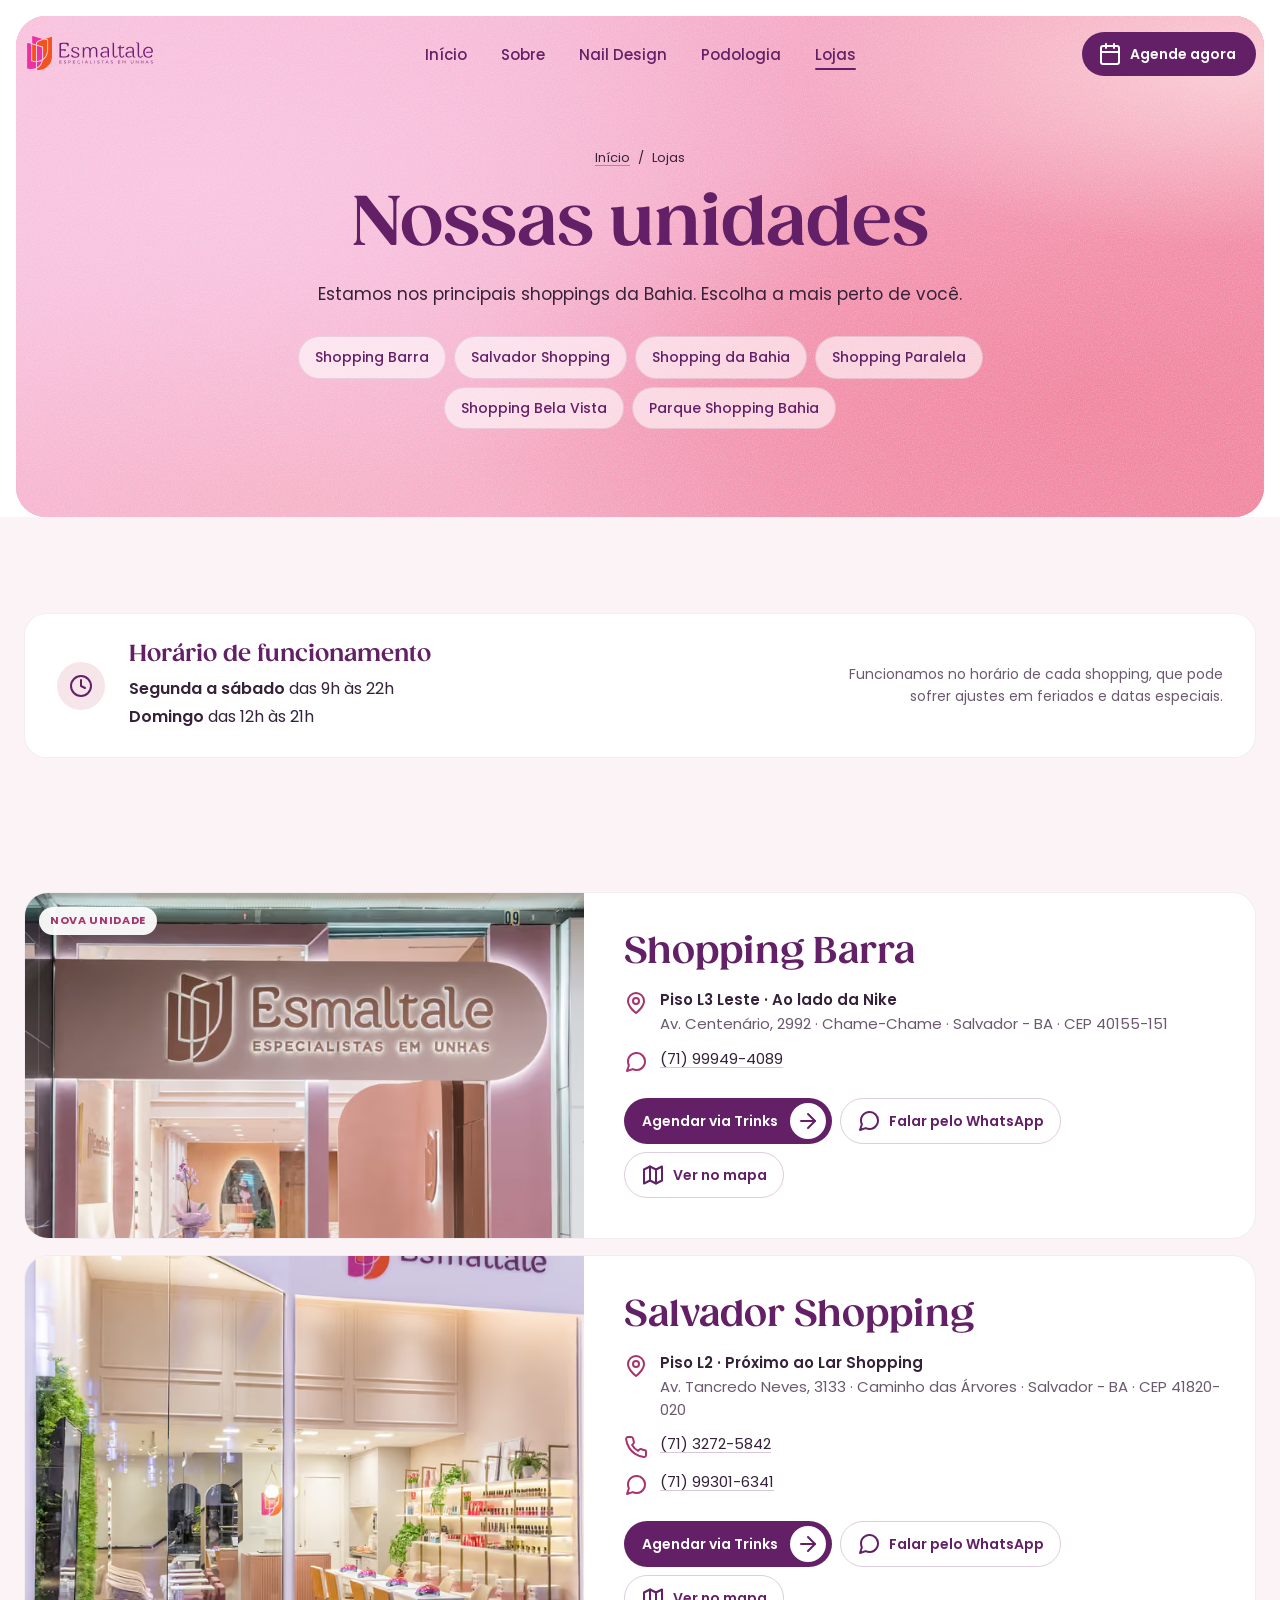
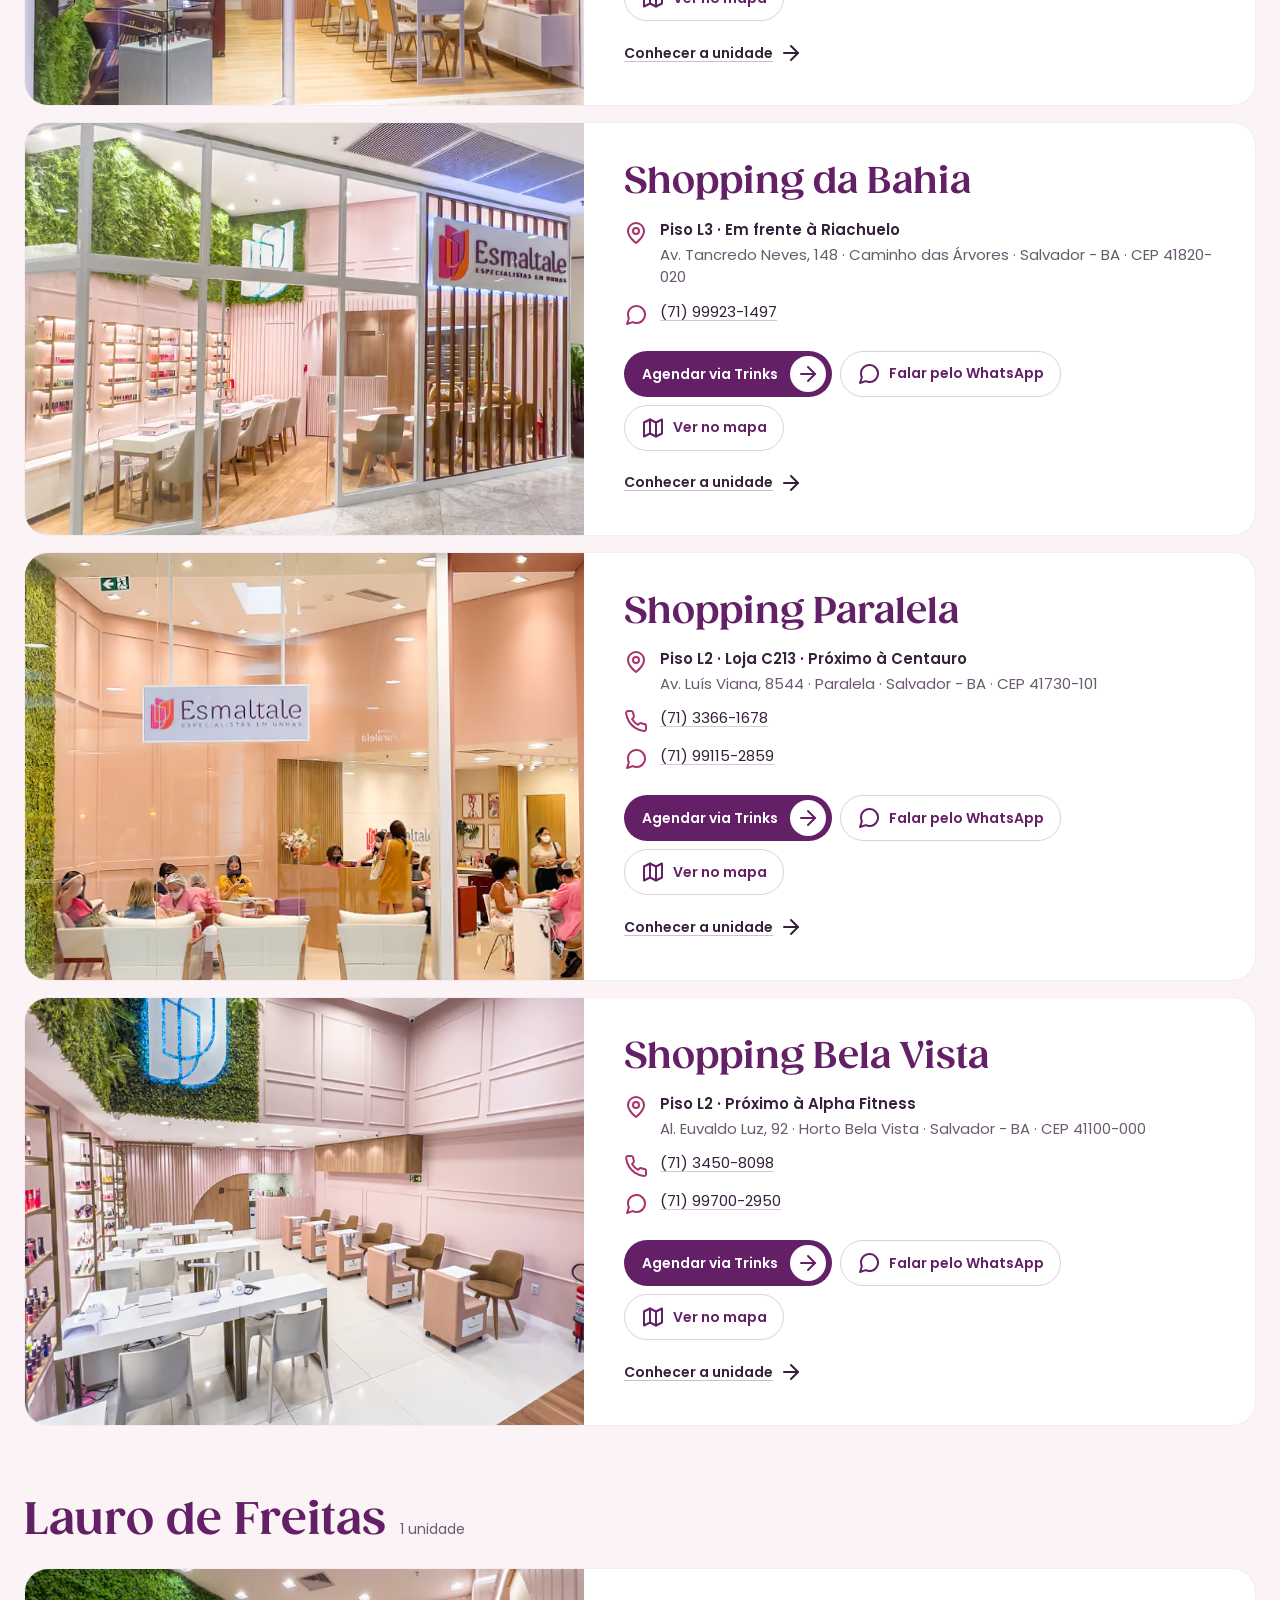
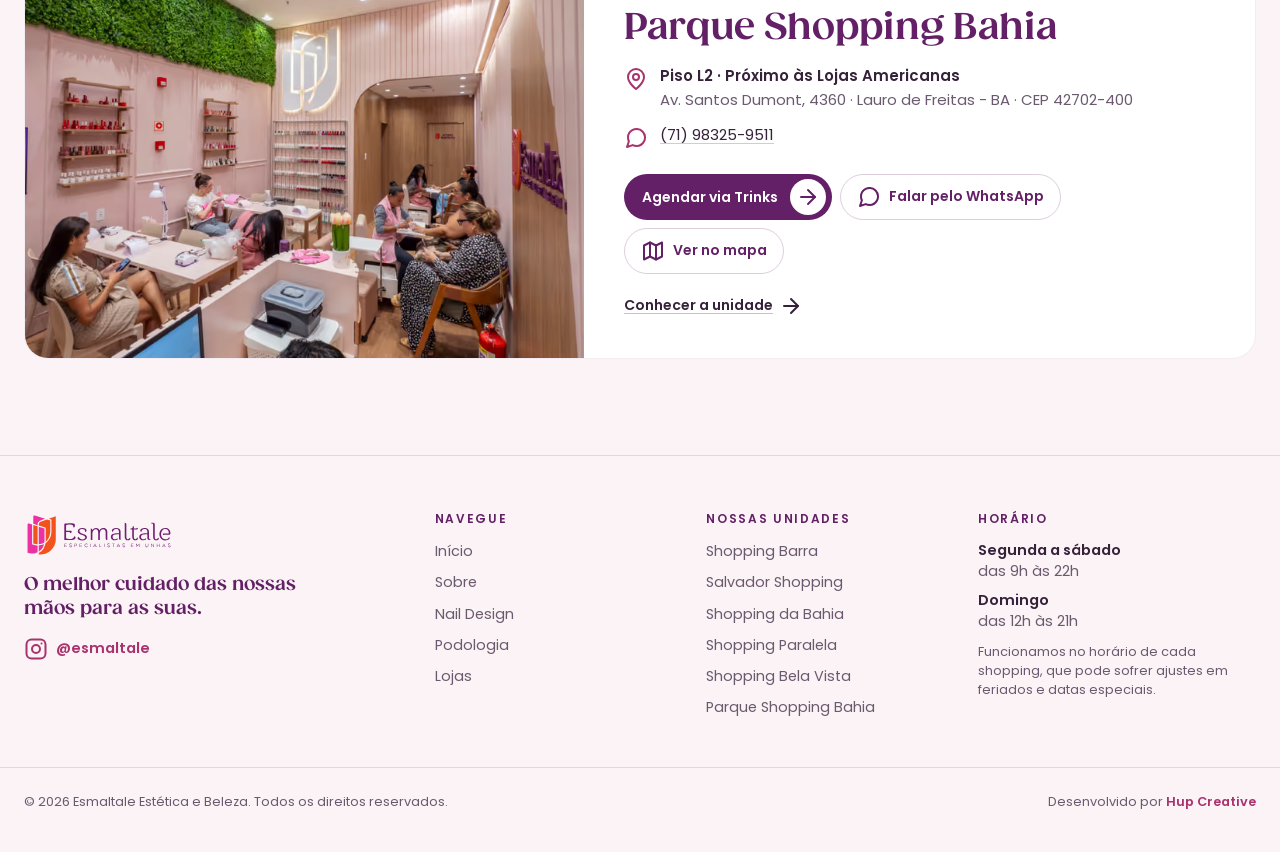
==== commit 09ce46c3: "Site production gerado da main 8472b4c Nail Design no lugar de Nail Art, unhas postiças fora da pági" ====
--- a/lojas/index.html
+++ b/lojas/index.html
@@ -1,4 +1,4 @@
-<!DOCTYPE html><html lang="pt-BR" class="is-preview"><head><meta charset="utf-8"><meta name="viewport" content="width=device-width, initial-scale=1"><title>Unidades Esmaltale em Salvador e Lauro de Freitas</title><meta name="description" content="Endereços, horários e contatos das seis unidades da Esmaltale nos shoppings de Salvador e Lauro de Freitas. Agende pelo Trinks ou WhatsApp."><link rel="canonical" href="https://esmaltale.com.br/lojas/"><meta name="robots" content="noindex, nofollow"><script>document.documentElement.classList.add('js');</script><script>
+<!DOCTYPE html><html lang="pt-BR"><head><meta charset="utf-8"><meta name="viewport" content="width=device-width, initial-scale=1"><title>Unidades Esmaltale em Salvador e Lauro de Freitas</title><meta name="description" content="Endereços, horários e contatos das seis unidades da Esmaltale nos shoppings de Salvador e Lauro de Freitas. Agende pelo Trinks ou WhatsApp."><link rel="canonical" href="https://esmaltale.com.br/lojas/"><meta name="robots" content="index, follow, max-image-preview:large, max-snippet:-1, max-video-preview:-1"><script>document.documentElement.classList.add('js');</script><script>
       addEventListener('pagereveal', function (e) {
         if (!e.viewTransition) return;
         var html = document.documentElement;
@@ -19,5 +19,53 @@
         vt.updateCallbackDone && vt.updateCallbackDone.catch(nada);
         vt.finished.catch(nada);
       });
-    </script><meta name="theme-color" content="#6B1F7C"><meta name="author" content="Esmaltale"><meta name="format-detection" content="telephone=no"><!-- O Google usa ícones em múltiplos de 48px (48, 96, 192); o .ico cobre navegadores antigos. --><link rel="icon" href="/favicon.ico" sizes="48x48"><link rel="icon" type="image/png" sizes="192x192" href="/favicon-192.png"><link rel="icon" type="image/png" sizes="96x96" href="/favicon-96.png"><link rel="icon" type="image/png" sizes="48x48" href="/favicon-48.png"><link rel="icon" type="image/png" sizes="32x32" href="/favicon-32.png"><link rel="apple-touch-icon" href="/apple-touch-icon.png"><link rel="preload" href="/_astro/gazpacho-bold.3yVyS3ha.woff2" as="font" type="font/woff2" crossorigin><link rel="alternate" type="text/plain" href="/llms.txt" title="Resumo do site para IAs (llms.txt)"><meta property="og:type" content="website"><meta property="og:locale" content="pt_BR"><meta property="og:site_name" content="Esmaltale"><meta property="og:title" content="Unidades Esmaltale em Salvador e Lauro de Freitas"><meta property="og:description" content="Endereços, horários e contatos das seis unidades da Esmaltale nos shoppings de Salvador e Lauro de Freitas. Agende pelo Trinks ou WhatsApp."><meta property="og:url" content="https://esmaltale.com.br/lojas/"><meta property="og:image" content="https://esmaltale.com.br/_astro/salvador-shopping-02.QbQevmQ8_Zq7squ.jpg"><meta property="og:image:secure_url" content="https://esmaltale.com.br/_astro/salvador-shopping-02.QbQevmQ8_Zq7squ.jpg"><meta property="og:image:type" content="image/jpeg"><meta property="og:image:width" content="1200"><meta property="og:image:height" content="630"><meta property="og:image:alt" content="Interior de uma unidade Esmaltale, com bancadas de atendimento e prateleiras de esmaltes"><meta name="twitter:card" content="summary_large_image"><meta name="twitter:title" content="Unidades Esmaltale em Salvador e Lauro de Freitas"><meta name="twitter:description" content="Endereços, horários e contatos das seis unidades da Esmaltale nos shoppings de Salvador e Lauro de Freitas. Agende pelo Trinks ou WhatsApp."><meta name="twitter:image" content="https://esmaltale.com.br/_astro/salvador-shopping-02.QbQevmQ8_Zq7squ.jpg"><meta name="twitter:image:alt" content="Interior de uma unidade Esmaltale, com bancadas de atendimento e prateleiras de esmaltes"><meta name="geo.region" content="BR-BA"><meta name="geo.placename" content="Salvador"><script type="application/ld+json">{"@context":"https://schema.org","@graph":[{"@type":"Organization","@id":"https://esmaltale.com.br/#organizacao","name":"Esmaltale","legalName":"Esmaltale Estética e Beleza","url":"https://esmaltale.com.br/","description":"Rede de esmalterias fundada em 2017 em Salvador, com seis unidades em shoppings de Salvador e Lauro de Freitas. Manicure, pedicure, alongamento de unhas, nail design, SPA dos pés e podologia, com instrumentos esterilizados em autoclave e agendamento online.","logo":{"@type":"ImageObject","@id":"https://esmaltale.com.br/#logo","url":"https://esmaltale.com.br/logo-esmaltale.png","width":1012,"height":278,"caption":"Esmaltale"},"image":{"@id":"https://esmaltale.com.br/#logo"},"slogan":"O melhor cuidado das nossas mãos para as suas.","foundingDate":"2017","foundingLocation":{"@type":"Place","name":"Salvador, Bahia, Brasil"},"areaServed":[{"@type":"City","name":"Salvador","containedInPlace":{"@type":"State","name":"Bahia"}},{"@type":"City","name":"Lauro de Freitas","containedInPlace":{"@type":"State","name":"Bahia"}}],"knowsAbout":["Manicure","Pedicure","Banho de Gel","Banho de Cristal","Alongamento de Unhas","Aplicação de Unhas Postiças","Nail Design","SPA dos Pés","Plástica dos Pés","Podologia","Esmalteria","Cuidado com as unhas","Esterilização em autoclave"],"knowsLanguage":"pt-BR","sameAs":["https://www.instagram.com/esmaltale"],"subOrganization":[{"@id":"https://esmaltale.com.br/lojas/#shopping-barra"},{"@id":"https://esmaltale.com.br/lojas/#salvador-shopping"},{"@id":"https://esmaltale.com.br/lojas/#shopping-da-bahia"},{"@id":"https://esmaltale.com.br/lojas/#shopping-paralela"},{"@id":"https://esmaltale.com.br/lojas/#shopping-bela-vista"},{"@id":"https://esmaltale.com.br/lojas/#parque-shopping-bahia"}],"hasOfferCatalog":{"@type":"OfferCatalog","@id":"https://esmaltale.com.br/#servicos","name":"Serviços Esmaltale","itemListElement":[{"@type":"Offer","position":1,"itemOffered":{"@type":"Service","name":"Manicure","description":"Cuidado completo com as unhas das mãos: limpeza, cutícula, lixamento e esmaltação com acabamento impecável.","provider":{"@id":"https://esmaltale.com.br/#organizacao"},"areaServed":[{"@type":"City","name":"Salvador","containedInPlace":{"@type":"State","name":"Bahia"}},{"@type":"City","name":"Lauro de Freitas","containedInPlace":{"@type":"State","name":"Bahia"}}]}},{"@type":"Offer","position":2,"itemOffered":{"@type":"Service","name":"Pedicure","description":"O mesmo rigor da manicure para os pés. Limpeza, cutícula, lixamento e esmaltação com atenção a cada detalhe.","provider":{"@id":"https://esmaltale.com.br/#organizacao"},"areaServed":[{"@type":"City","name":"Salvador","containedInPlace":{"@type":"State","name":"Bahia"}},{"@type":"City","name":"Lauro de Freitas","containedInPlace":{"@type":"State","name":"Bahia"}}]}},{"@type":"Offer","position":3,"itemOffered":{"@type":"Service","name":"Banho de Gel","description":"Esmaltação de longa duração com gel de alta qualidade. Brilho intenso e resistência para o dia a dia.","provider":{"@id":"https://esmaltale.com.br/#organizacao"},"areaServed":[{"@type":"City","name":"Salvador","containedInPlace":{"@type":"State","name":"Bahia"}},{"@type":"City","name":"Lauro de Freitas","containedInPlace":{"@type":"State","name":"Bahia"}}],"url":"https://esmaltale.com.br/nail-design/#banho-de-gel"}},{"@type":"Offer","position":4,"itemOffered":{"@type":"Service","name":"Banho de Cristal","description":"Esmaltação em gel que reforça a estrutura da unha natural, sem extensão. Resultado natural e duradouro.","provider":{"@id":"https://esmaltale.com.br/#organizacao"},"areaServed":[{"@type":"City","name":"Salvador","containedInPlace":{"@type":"State","name":"Bahia"}},{"@type":"City","name":"Lauro de Freitas","containedInPlace":{"@type":"State","name":"Bahia"}}],"url":"https://esmaltale.com.br/nail-design/#banho-de-cristal"}},{"@type":"Offer","position":5,"itemOffered":{"@type":"Service","name":"Alongamento de Unhas","description":"Extensão profissional com modelagem personalizada no formato que mais combina com você, sempre com refinamento e acabamento.","provider":{"@id":"https://esmaltale.com.br/#organizacao"},"areaServed":[{"@type":"City","name":"Salvador","containedInPlace":{"@type":"State","name":"Bahia"}},{"@type":"City","name":"Lauro de Freitas","containedInPlace":{"@type":"State","name":"Bahia"}}],"url":"https://esmaltale.com.br/nail-design/#fibra-de-vidro"}},{"@type":"Offer","position":6,"itemOffered":{"@type":"Service","name":"Aplicação de Unhas Postiças","description":"Solução rápida e elegante para quem quer unhas mais longas e perfeitas em qualquer ocasião.","provider":{"@id":"https://esmaltale.com.br/#organizacao"},"areaServed":[{"@type":"City","name":"Salvador","containedInPlace":{"@type":"State","name":"Bahia"}},{"@type":"City","name":"Lauro de Freitas","containedInPlace":{"@type":"State","name":"Bahia"}}]}},{"@type":"Offer","position":7,"itemOffered":{"@type":"Service","name":"Nail Design","description":"Designs exclusivos e personalizados. Do minimalismo às tendências mais ousadas para realçar o seu estilo.","provider":{"@id":"https://esmaltale.com.br/#organizacao"},"areaServed":[{"@type":"City","name":"Salvador","containedInPlace":{"@type":"State","name":"Bahia"}},{"@type":"City","name":"Lauro de Freitas","containedInPlace":{"@type":"State","name":"Bahia"}}],"url":"https://esmaltale.com.br/nail-design/"}},{"@type":"Offer","position":8,"itemOffered":{"@type":"Service","name":"SPA dos Pés","description":"Imersão relaxante com esfoliação, hidratação e massagem. Um momento só seu, do início ao fim.","provider":{"@id":"https://esmaltale.com.br/#organizacao"},"areaServed":[{"@type":"City","name":"Salvador","containedInPlace":{"@type":"State","name":"Bahia"}},{"@type":"City","name":"Lauro de Freitas","containedInPlace":{"@type":"State","name":"Bahia"}}]}},{"@type":"Offer","position":9,"itemOffered":{"@type":"Service","name":"Plástica dos Pés","description":"Tratamento intensivo para calcanhar e pele dos pés com resultados visíveis desde a primeira sessão.","provider":{"@id":"https://esmaltale.com.br/#organizacao"},"areaServed":[{"@type":"City","name":"Salvador","containedInPlace":{"@type":"State","name":"Bahia"}},{"@type":"City","name":"Lauro de Freitas","containedInPlace":{"@type":"State","name":"Bahia"}}]}},{"@type":"Offer","position":10,"itemOffered":{"@type":"Service","name":"Podologia","description":"Cuidado clínico com as unhas e a pele dos pés. Trata encravamentos, calos, fissuras e infecções com segurança e precisão.","provider":{"@id":"https://esmaltale.com.br/#organizacao"},"areaServed":[{"@type":"City","name":"Salvador","containedInPlace":{"@type":"State","name":"Bahia"}},{"@type":"City","name":"Lauro de Freitas","containedInPlace":{"@type":"State","name":"Bahia"}}],"url":"https://esmaltale.com.br/podologia/"}}]}},{"@type":"WebSite","@id":"https://esmaltale.com.br/#site","name":"Esmaltale","url":"https://esmaltale.com.br/","description":"Rede de esmalterias fundada em 2017 em Salvador, com seis unidades em shoppings de Salvador e Lauro de Freitas. Manicure, pedicure, alongamento de unhas, nail design, SPA dos pés e podologia, com instrumentos esterilizados em autoclave e agendamento online.","inLanguage":"pt-BR","publisher":{"@id":"https://esmaltale.com.br/#organizacao"},"about":{"@id":"https://esmaltale.com.br/#organizacao"}},{"@type":"CollectionPage","@id":"https://esmaltale.com.br/lojas/#pagina","url":"https://esmaltale.com.br/lojas/","name":"Unidades Esmaltale","description":"Endereços, horários e contatos das seis unidades da Esmaltale nos shoppings de Salvador e Lauro de Freitas. Agende pelo Trinks ou WhatsApp.","inLanguage":"pt-BR","isPartOf":{"@id":"https://esmaltale.com.br/#site"},"about":{"@id":"https://esmaltale.com.br/#organizacao"},"publisher":{"@id":"https://esmaltale.com.br/#organizacao"},"dateModified":"2026-11-07","primaryImageOfPage":{"@type":"ImageObject","url":"https://esmaltale.com.br/_astro/salvador-shopping-02.QbQevmQ8_Z17SpxV.jpg"},"image":"https://esmaltale.com.br/_astro/salvador-shopping-02.QbQevmQ8_Z17SpxV.jpg","mainEntity":[{"@id":"https://esmaltale.com.br/lojas/#shopping-barra"},{"@id":"https://esmaltale.com.br/lojas/#salvador-shopping"},{"@id":"https://esmaltale.com.br/lojas/#shopping-da-bahia"},{"@id":"https://esmaltale.com.br/lojas/#shopping-paralela"},{"@id":"https://esmaltale.com.br/lojas/#shopping-bela-vista"},{"@id":"https://esmaltale.com.br/lojas/#parque-shopping-bahia"}],"breadcrumb":{"@id":"https://esmaltale.com.br/lojas/#trilha"}},{"@type":"BreadcrumbList","@id":"https://esmaltale.com.br/lojas/#trilha","itemListElement":[{"@type":"ListItem","position":1,"name":"Início","item":"https://esmaltale.com.br/"},{"@type":"ListItem","position":2,"name":"Lojas","item":"https://esmaltale.com.br/lojas/"}]},{"@type":["BeautySalon","NailSalon"],"@id":"https://esmaltale.com.br/lojas/#shopping-barra","name":"Esmaltale Shopping Barra","description":"Esmalteria Esmaltale no Shopping Barra, em Salvador (Piso L3 Leste · Ao lado da Nike): manicure, pedicure, alongamento, nail design, SPA dos pés e podologia.","parentOrganization":{"@id":"https://esmaltale.com.br/#organizacao"},"brand":{"@id":"https://esmaltale.com.br/#organizacao"},"url":"https://esmaltale.com.br/lojas/#shopping-barra","logo":{"@id":"https://esmaltale.com.br/#logo"},"image":"https://esmaltale.com.br/_astro/shopping-barra.DRvl4hel_Z1ttJGO.jpg","telephone":"+5571999494089","address":{"@type":"PostalAddress","streetAddress":"Av. Centenário, 2992, Piso L3 Leste","addressNeighborhood":"Chame-Chame","addressLocality":"Salvador","addressRegion":"BA","postalCode":"40155-151","addressCountry":"BR"},"containedInPlace":{"@type":"ShoppingCenter","name":"Shopping Barra","address":{"@type":"PostalAddress","streetAddress":"Av. Centenário, 2992","addressLocality":"Salvador","addressRegion":"BA","postalCode":"40155-151","addressCountry":"BR"}},"geo":{"@type":"GeoCoordinates","latitude":-13.0071675,"longitude":-38.5247271},"hasMap":"https://www.google.com/maps?cid=7693819465966985537","areaServed":{"@type":"City","name":"Salvador"},"openingHoursSpecification":[{"@type":"OpeningHoursSpecification","dayOfWeek":["Monday","Tuesday","Wednesday","Thursday","Friday","Saturday"],"opens":"09:00","closes":"22:00"},{"@type":"OpeningHoursSpecification","dayOfWeek":["Sunday"],"opens":"12:00","closes":"21:00"}],"currenciesAccepted":"BRL","knowsLanguage":"pt-BR","hasOfferCatalog":{"@id":"https://esmaltale.com.br/#servicos"},"contactPoint":{"@type":"ContactPoint","contactType":"agendamento","telephone":"+5571999494089","url":"https://wa.me/5571999494089","availableLanguage":"pt-BR"},"sameAs":["https://www.google.com/maps?cid=7693819465966985537","https://www.trinks.com/esmaltale-shopping-barra"],"potentialAction":{"@type":"ReserveAction","name":"Agendar pelo Trinks","target":{"@type":"EntryPoint","urlTemplate":"https://www.trinks.com/esmaltale-shopping-barra","inLanguage":"pt-BR"}}},{"@type":["BeautySalon","NailSalon"],"@id":"https://esmaltale.com.br/lojas/#salvador-shopping","name":"Esmaltale Salvador Shopping","description":"Esmalteria Esmaltale no Salvador Shopping, em Salvador (Piso L2 · Próximo ao Lar Shopping): manicure, pedicure, alongamento, nail design, SPA dos pés e podologia.","parentOrganization":{"@id":"https://esmaltale.com.br/#organizacao"},"brand":{"@id":"https://esmaltale.com.br/#organizacao"},"url":"https://esmaltale.com.br/lojas/#salvador-shopping","logo":{"@id":"https://esmaltale.com.br/#logo"},"image":"https://esmaltale.com.br/_astro/salvador-shopping.BZX32VnW_Z239For.jpg","telephone":"+557132725842","address":{"@type":"PostalAddress","streetAddress":"Av. Tancredo Neves, 3133, Piso L2","addressNeighborhood":"Caminho das Árvores","addressLocality":"Salvador","addressRegion":"BA","postalCode":"41820-020","addressCountry":"BR"},"containedInPlace":{"@type":"ShoppingCenter","name":"Salvador Shopping","address":{"@type":"PostalAddress","streetAddress":"Av. Tancredo Neves, 3133","addressLocality":"Salvador","addressRegion":"BA","postalCode":"41820-020","addressCountry":"BR"}},"geo":{"@type":"GeoCoordinates","latitude":-12.9785509,"longitude":-38.4541098},"hasMap":"https://www.google.com/maps?cid=7686953596061038359","areaServed":{"@type":"City","name":"Salvador"},"openingHoursSpecification":[{"@type":"OpeningHoursSpecification","dayOfWeek":["Monday","Tuesday","Wednesday","Thursday","Friday","Saturday"],"opens":"09:00","closes":"22:00"},{"@type":"OpeningHoursSpecification","dayOfWeek":["Sunday"],"opens":"12:00","closes":"21:00"}],"currenciesAccepted":"BRL","knowsLanguage":"pt-BR","hasOfferCatalog":{"@id":"https://esmaltale.com.br/#servicos"},"contactPoint":{"@type":"ContactPoint","contactType":"agendamento","telephone":"+5571993016341","url":"https://wa.me/5571993016341","availableLanguage":"pt-BR"},"sameAs":["https://www.google.com/maps?cid=7686953596061038359","https://www.trinks.com/esmaltalesalvadorshopping","https://loja.esmaltale.com.br/conheca/salvadorshopping"],"potentialAction":{"@type":"ReserveAction","name":"Agendar pelo Trinks","target":{"@type":"EntryPoint","urlTemplate":"https://www.trinks.com/esmaltalesalvadorshopping","inLanguage":"pt-BR"}}},{"@type":["BeautySalon","NailSalon"],"@id":"https://esmaltale.com.br/lojas/#shopping-da-bahia","name":"Esmaltale Shopping da Bahia","description":"Esmalteria Esmaltale no Shopping da Bahia, em Salvador (Piso L3 · Em frente à Riachuelo): manicure, pedicure, alongamento, nail design, SPA dos pés e podologia.","parentOrganization":{"@id":"https://esmaltale.com.br/#organizacao"},"brand":{"@id":"https://esmaltale.com.br/#organizacao"},"url":"https://esmaltale.com.br/lojas/#shopping-da-bahia","logo":{"@id":"https://esmaltale.com.br/#logo"},"image":"https://esmaltale.com.br/_astro/shopping-da-bahia.BCdLF40N_Z1iis1s.jpg","telephone":"+5571999231497","address":{"@type":"PostalAddress","streetAddress":"Av. Tancredo Neves, 148, Piso L3","addressNeighborhood":"Caminho das Árvores","addressLocality":"Salvador","addressRegion":"BA","postalCode":"41820-020","addressCountry":"BR"},"containedInPlace":{"@type":"ShoppingCenter","name":"Shopping da Bahia","address":{"@type":"PostalAddress","streetAddress":"Av. Tancredo Neves, 148","addressLocality":"Salvador","addressRegion":"BA","postalCode":"41820-020","addressCountry":"BR"}},"geo":{"@type":"GeoCoordinates","latitude":-12.9817061,"longitude":-38.4646255},"hasMap":"https://www.google.com/maps?cid=3673152592179540768","areaServed":{"@type":"City","name":"Salvador"},"openingHoursSpecification":[{"@type":"OpeningHoursSpecification","dayOfWeek":["Monday","Tuesday","Wednesday","Thursday","Friday","Saturday"],"opens":"09:00","closes":"22:00"},{"@type":"OpeningHoursSpecification","dayOfWeek":["Sunday"],"opens":"12:00","closes":"21:00"}],"currenciesAccepted":"BRL","knowsLanguage":"pt-BR","hasOfferCatalog":{"@id":"https://esmaltale.com.br/#servicos"},"contactPoint":{"@type":"ContactPoint","contactType":"agendamento","telephone":"+5571999231497","url":"https://wa.me/5571999231497","availableLanguage":"pt-BR"},"sameAs":["https://www.google.com/maps?cid=3673152592179540768","https://www.trinks.com/esmaltale-shopping-da-bahia-","https://loja.esmaltale.com.br/conheca/shoppingdabahia"],"potentialAction":{"@type":"ReserveAction","name":"Agendar pelo Trinks","target":{"@type":"EntryPoint","urlTemplate":"https://www.trinks.com/esmaltale-shopping-da-bahia-","inLanguage":"pt-BR"}}},{"@type":["BeautySalon","NailSalon"],"@id":"https://esmaltale.com.br/lojas/#shopping-paralela","name":"Esmaltale Shopping Paralela","description":"Esmalteria Esmaltale no Shopping Paralela, em Salvador (Piso L2 · Loja C213 · Próximo à Centauro): manicure, pedicure, alongamento, nail design, SPA dos pés e podologia.","parentOrganization":{"@id":"https://esmaltale.com.br/#organizacao"},"brand":{"@id":"https://esmaltale.com.br/#organizacao"},"url":"https://esmaltale.com.br/lojas/#shopping-paralela","logo":{"@id":"https://esmaltale.com.br/#logo"},"image":"https://esmaltale.com.br/_astro/shopping-paralela.I9VgSTXT_Z15roR4.jpg","telephone":"+557133661678","address":{"@type":"PostalAddress","streetAddress":"Av. Luís Viana, 8544, Piso L2, Loja C213","addressNeighborhood":"Paralela","addressLocality":"Salvador","addressRegion":"BA","postalCode":"41730-101","addressCountry":"BR"},"containedInPlace":{"@type":"ShoppingCenter","name":"Shopping Paralela","address":{"@type":"PostalAddress","streetAddress":"Av. Luís Viana, 8544","addressLocality":"Salvador","addressRegion":"BA","postalCode":"41730-101","addressCountry":"BR"}},"geo":{"@type":"GeoCoordinates","latitude":-12.9366876,"longitude":-38.3945855},"hasMap":"https://www.google.com/maps?cid=1865418680387577062","areaServed":{"@type":"City","name":"Salvador"},"openingHoursSpecification":[{"@type":"OpeningHoursSpecification","dayOfWeek":["Monday","Tuesday","Wednesday","Thursday","Friday","Saturday"],"opens":"09:00","closes":"22:00"},{"@type":"OpeningHoursSpecification","dayOfWeek":["Sunday"],"opens":"12:00","closes":"21:00"}],"currenciesAccepted":"BRL","knowsLanguage":"pt-BR","hasOfferCatalog":{"@id":"https://esmaltale.com.br/#servicos"},"contactPoint":{"@type":"ContactPoint","contactType":"agendamento","telephone":"+5571991152859","url":"https://wa.me/5571991152859","availableLanguage":"pt-BR"},"sameAs":["https://www.google.com/maps?cid=1865418680387577062","https://www.trinks.com/esmaltale-shop-paralela","https://loja.esmaltale.com.br/conheca/shoppingparalela"],"potentialAction":{"@type":"ReserveAction","name":"Agendar pelo Trinks","target":{"@type":"EntryPoint","urlTemplate":"https://www.trinks.com/esmaltale-shop-paralela","inLanguage":"pt-BR"}}},{"@type":["BeautySalon","NailSalon"],"@id":"https://esmaltale.com.br/lojas/#shopping-bela-vista","name":"Esmaltale Shopping Bela Vista","description":"Esmalteria Esmaltale no Shopping Bela Vista, em Salvador (Piso L2 · Próximo à Alpha Fitness): manicure, pedicure, alongamento, nail design, SPA dos pés e podologia.","parentOrganization":{"@id":"https://esmaltale.com.br/#organizacao"},"brand":{"@id":"https://esmaltale.com.br/#organizacao"},"url":"https://esmaltale.com.br/lojas/#shopping-bela-vista","logo":{"@id":"https://esmaltale.com.br/#logo"},"image":"https://esmaltale.com.br/_astro/shopping-bela-vista.RmHpDEH2_ZMXTFr.jpg","telephone":"+557134508098","address":{"@type":"PostalAddress","streetAddress":"Al. Euvaldo Luz, 92, Piso L2","addressNeighborhood":"Horto Bela Vista","addressLocality":"Salvador","addressRegion":"BA","postalCode":"41100-000","addressCountry":"BR"},"containedInPlace":{"@type":"ShoppingCenter","name":"Shopping Bela Vista","address":{"@type":"PostalAddress","streetAddress":"Al. Euvaldo Luz, 92","addressLocality":"Salvador","addressRegion":"BA","postalCode":"41100-000","addressCountry":"BR"}},"geo":{"@type":"GeoCoordinates","latitude":-12.9704379,"longitude":-38.4742036},"hasMap":"https://www.google.com/maps?cid=11797337463690376936","areaServed":{"@type":"City","name":"Salvador"},"openingHoursSpecification":[{"@type":"OpeningHoursSpecification","dayOfWeek":["Monday","Tuesday","Wednesday","Thursday","Friday","Saturday"],"opens":"09:00","closes":"22:00"},{"@type":"OpeningHoursSpecification","dayOfWeek":["Sunday"],"opens":"12:00","closes":"21:00"}],"currenciesAccepted":"BRL","knowsLanguage":"pt-BR","hasOfferCatalog":{"@id":"https://esmaltale.com.br/#servicos"},"contactPoint":{"@type":"ContactPoint","contactType":"agendamento","telephone":"+5571997002950","url":"https://wa.me/5571997002950","availableLanguage":"pt-BR"},"sameAs":["https://www.google.com/maps?cid=11797337463690376936","https://www.trinks.com/esmaltale-shopping-bela-vista","https://loja.esmaltale.com.br/conheca/shoppingbelavista"],"potentialAction":{"@type":"ReserveAction","name":"Agendar pelo Trinks","target":{"@type":"EntryPoint","urlTemplate":"https://www.trinks.com/esmaltale-shopping-bela-vista","inLanguage":"pt-BR"}}},{"@type":["BeautySalon","NailSalon"],"@id":"https://esmaltale.com.br/lojas/#parque-shopping-bahia","name":"Esmaltale Parque Shopping Bahia","description":"Esmalteria Esmaltale no Parque Shopping Bahia, em Lauro de Freitas (Piso L2 · Próximo às Lojas Americanas): manicure, pedicure, alongamento, nail design, SPA dos pés e podologia.","parentOrganization":{"@id":"https://esmaltale.com.br/#organizacao"},"brand":{"@id":"https://esmaltale.com.br/#organizacao"},"url":"https://esmaltale.com.br/lojas/#parque-shopping-bahia","logo":{"@id":"https://esmaltale.com.br/#logo"},"image":"https://esmaltale.com.br/_astro/parque-shopping-bahia.ALylXDoR_1guLSz.jpg","telephone":"+5571983259511","address":{"@type":"PostalAddress","streetAddress":"Av. Santos Dumont, 4360, Piso L2","addressLocality":"Lauro de Freitas","addressRegion":"BA","postalCode":"42702-400","addressCountry":"BR"},"containedInPlace":{"@type":"ShoppingCenter","name":"Parque Shopping Bahia","address":{"@type":"PostalAddress","streetAddress":"Av. Santos Dumont, 4360","addressLocality":"Lauro de Freitas","addressRegion":"BA","postalCode":"42702-400","addressCountry":"BR"}},"geo":{"@type":"GeoCoordinates","latitude":-12.8884395,"longitude":-38.318028},"hasMap":"https://www.google.com/maps?cid=17028121796568796822","areaServed":{"@type":"City","name":"Lauro de Freitas"},"openingHoursSpecification":[{"@type":"OpeningHoursSpecification","dayOfWeek":["Monday","Tuesday","Wednesday","Thursday","Friday","Saturday"],"opens":"09:00","closes":"22:00"},{"@type":"OpeningHoursSpecification","dayOfWeek":["Sunday"],"opens":"12:00","closes":"21:00"}],"currenciesAccepted":"BRL","knowsLanguage":"pt-BR","hasOfferCatalog":{"@id":"https://esmaltale.com.br/#servicos"},"contactPoint":{"@type":"ContactPoint","contactType":"agendamento","telephone":"+5571983259511","url":"https://wa.me/5571983259511","availableLanguage":"pt-BR"},"sameAs":["https://www.google.com/maps?cid=17028121796568796822","https://www.trinks.com/esmaltale-salvador-norte-shopping","https://loja.esmaltale.com.br/conheca/parqueshoppingbahia"],"potentialAction":{"@type":"ReserveAction","name":"Agendar pelo Trinks","target":{"@type":"EntryPoint","urlTemplate":"https://www.trinks.com/esmaltale-salvador-norte-shopping","inLanguage":"pt-BR"}}}]}</script><link rel="stylesheet" href="/_astro/BaseLayout.DVXbwnxV.css"><style>.hero-internal[data-astro-cid-avl7maqe]{padding:calc(var(--preview-h) + var(--frame-inset)) var(--frame-inset) 0;background-color:var(--color-white)}.hero-internal__frame[data-astro-cid-avl7maqe]{isolation:isolate;padding-top:calc(var(--header-h) + 32px);color:var(--color-purple);background-color:var(--color-blush);border-radius:18px;padding-bottom:56px;position:relative;overflow:hidden}.hero-internal__grid[data-astro-cid-avl7maqe]{z-index:1;align-items:center;gap:40px;display:grid;position:relative}.hero-internal__midia[data-astro-cid-avl7maqe]{min-width:0}.hero-internal__texto[data-astro-cid-avl7maqe]{text-align:center;max-width:760px;animation:heroInternoEntra 1s var(--ease-out-expo) both;margin-inline:auto}.hero-internal__trilha[data-astro-cid-avl7maqe]{color:var(--color-purple-dark);justify-content:center;gap:8px;margin-bottom:20px;font-size:.8125rem;display:flex}.hero-internal__trilha[data-astro-cid-avl7maqe] a[data-astro-cid-avl7maqe]{text-underline-offset:3px;transition:color .25s var(--ease);text-decoration:underline #36213a59}.hero-internal__trilha[data-astro-cid-avl7maqe] a[data-astro-cid-avl7maqe]:hover{color:var(--color-purple)}.hero-internal__tag[data-astro-cid-avl7maqe]{letter-spacing:.16em;text-transform:uppercase;color:var(--color-purple-dark);margin-bottom:14px;font-size:.8125rem;font-style:italic;display:block}.hero-internal__title[data-astro-cid-avl7maqe]{letter-spacing:-.012em;text-wrap:balance;font-size:clamp(2.4rem,5.4vw,4.25rem);line-height:1.04}.hero-internal__texto[data-astro-cid-avl7maqe] p{max-width:62ch;color:var(--color-purple-dark);margin:20px auto 0;font-size:1.0625rem;line-height:1.7}.hero-internal__texto[data-astro-cid-avl7maqe] .hero-internal__acoes{flex-wrap:wrap;justify-content:center;gap:12px 24px;margin-top:32px;display:flex}@keyframes heroInternoEntra{0%{opacity:0;transform:translateY(24px)}}@media (width>=768px){.hero-internal__frame[data-astro-cid-avl7maqe]{padding-top:calc(var(--header-h) + 56px);border-radius:30px;padding-bottom:88px}}@media (width>=1024px){.hero-internal__frame--midia[data-astro-cid-avl7maqe] .hero-internal__grid[data-astro-cid-avl7maqe]{grid-template-columns:minmax(0,1.05fr) minmax(0,.95fr);gap:64px}.hero-internal__frame--midia[data-astro-cid-avl7maqe] .hero-internal__texto[data-astro-cid-avl7maqe]{text-align:left;margin-inline:0}.hero-internal__frame--midia[data-astro-cid-avl7maqe] .hero-internal__trilha[data-astro-cid-avl7maqe]{justify-content:flex-start}.hero-internal__frame--midia[data-astro-cid-avl7maqe] .hero-internal__texto[data-astro-cid-avl7maqe] p{margin-inline:0}.hero-internal__frame--midia[data-astro-cid-avl7maqe] .hero-internal__texto[data-astro-cid-avl7maqe] .hero-internal__acoes{justify-content:flex-start}.hero-internal__frame--sangrada[data-astro-cid-avl7maqe]{padding-bottom:0}.hero-internal__frame--sangrada[data-astro-cid-avl7maqe] .hero-internal__grid[data-astro-cid-avl7maqe]{align-items:stretch}.hero-internal__frame--sangrada[data-astro-cid-avl7maqe] .hero-internal__texto[data-astro-cid-avl7maqe]{align-self:center;padding-bottom:88px}}@media (width<=1023px){.hero-internal__frame--sangrada[data-astro-cid-avl7maqe]{padding-bottom:0}.hero-internal__frame--sangrada[data-astro-cid-avl7maqe] .hero-internal__midia[data-astro-cid-avl7maqe]{margin-inline:calc(-1 * var(--gutter))}}@media (prefers-reduced-motion:reduce){.hero-internal__texto[data-astro-cid-avl7maqe]{animation:none}}
-</style><link rel="stylesheet" href="/_astro/lojas.Cqoq23sH.css"></head><body><a href="#conteudo" class="skip-link">Pular para o conteúdo</a><div class="preview-banner" role="note" data-astro-cid-kpkc6gqe>Versão de prévia</div><header class="site-header" data-header data-astro-cid-isef26zo><div class="container site-header__inner" data-astro-cid-isef26zo><a href="/" class="site-header__logo" aria-label="Esmaltale, página inicial" data-astro-cid-isef26zo><img src="/_astro/logo-cor.Dva9ngQj.svg" width="140" height="43" alt="" class="logo" data-astro-cid-isef26zo></a><nav class="site-nav" aria-label="Principal" data-astro-cid-isef26zo><ul data-astro-cid-isef26zo><li data-astro-cid-isef26zo><a href="/" data-astro-cid-isef26zo>Início</a></li><li data-astro-cid-isef26zo><a href="/sobre/" data-astro-cid-isef26zo>Sobre</a></li><li data-astro-cid-isef26zo><a href="/nail-design/" data-astro-cid-isef26zo>Nail Design</a></li><li data-astro-cid-isef26zo><a href="/podologia/" data-astro-cid-isef26zo>Podologia</a></li><li data-astro-cid-isef26zo><a href="/lojas/" aria-current="page" data-astro-cid-isef26zo>Lojas</a></li></ul></nav><button type="button" class="site-header__cta" data-booking data-booking-origem="header" data-astro-cid-isef26zo><svg xmlns="http://www.w3.org/2000/svg" viewBox="0 0 24 24" width="18" height="18" fill="none" stroke="currentColor" stroke-width="2" stroke-linecap="round" stroke-linejoin="round" class="icon" aria-hidden="true" focusable="false"><rect pathLength="1" x="3" y="4" width="18" height="18" rx="2"></rect><path pathLength="1" d="M16 2v4"></path><path pathLength="1" d="M8 2v4"></path><path pathLength="1" d="M3 10h18"></path></svg>Agende agora</button><button type="button" class="site-header__toggle" aria-expanded="false" aria-controls="mobile-menu" aria-label="Abrir menu" data-menu-toggle data-astro-cid-isef26zo><svg xmlns="http://www.w3.org/2000/svg" viewBox="0 0 24 24" width="24" height="24" fill="none" stroke="currentColor" stroke-width="2" stroke-linecap="round" stroke-linejoin="round" class="icon" aria-hidden="true" focusable="false"><path pathLength="1" d="M4 7h16"></path><path pathLength="1" d="M4 12h16"></path><path pathLength="1" d="M4 17h16"></path></svg></button></div></header><div class="mobile-menu" id="mobile-menu" hidden data-mobile-menu data-astro-cid-isef26zo><div class="gradiente-marca mobile-menu__fundo" aria-hidden="true" data-astro-cid-isef26zo></div><div class="mobile-menu__top container" data-astro-cid-isef26zo><img src="/_astro/logo-cor.Dva9ngQj.svg" width="140" height="43" alt="Esmaltale" class="logo" data-astro-cid-isef26zo><button type="button" class="mobile-menu__close" aria-label="Fechar menu" data-menu-close data-astro-cid-isef26zo><svg xmlns="http://www.w3.org/2000/svg" viewBox="0 0 24 24" width="24" height="24" fill="none" stroke="currentColor" stroke-width="2" stroke-linecap="round" stroke-linejoin="round" class="icon" aria-hidden="true" focusable="false"><path pathLength="1" d="M18 6 6 18"></path><path pathLength="1" d="m6 6 12 12"></path></svg></button></div><nav aria-label="Menu" class="mobile-menu__nav container" data-astro-cid-isef26zo><ul data-astro-cid-isef26zo><li style="--n:0" data-astro-cid-isef26zo><a href="/" data-astro-cid-isef26zo>Início</a></li><li style="--n:1" data-astro-cid-isef26zo><a href="/sobre/" data-astro-cid-isef26zo>Sobre</a></li><li style="--n:2" data-astro-cid-isef26zo><a href="/nail-design/" data-astro-cid-isef26zo>Nail Design</a></li><li style="--n:3" data-astro-cid-isef26zo><a href="/podologia/" data-astro-cid-isef26zo>Podologia</a></li><li style="--n:4" data-astro-cid-isef26zo><a href="/lojas/" aria-current="page" data-astro-cid-isef26zo>Lojas</a></li></ul><button type="button" class="specular-button specular-button--dark" style="--n:5" data-booking data-booking-origem="header" data-astro-cid-isef26zo>Agende agora</button></nav></div><script type="module">var e=document.querySelector(`[data-header]`),t=document.querySelector(`[data-mobile-menu]`),n=document.querySelector(`[data-menu-toggle]`),r=document.querySelector(`[data-menu-close]`),i=()=>e?.classList.toggle(`is-scrolled`,window.scrollY>24);i(),window.addEventListener(`scroll`,i,{passive:!0});var a=window.matchMedia(`(prefers-reduced-motion: reduce)`),o;function s(){t&&n&&(window.clearTimeout(o),t.classList.remove(`is-closing`),t.hidden=!1,t.classList.add(`is-open`),n.setAttribute(`aria-expanded`,`true`),document.body.style.overflow=`hidden`,r?.focus({preventScroll:!0}))}function c(){t&&(t.hidden=!0,t.classList.remove(`is-open`,`is-closing`),document.body.style.overflow=``)}function l(e=!0,r=!1){if(t&&n&&!t.hidden&&!t.classList.contains(`is-closing`)){if(n.setAttribute(`aria-expanded`,`false`),e&&n.focus({preventScroll:!0}),r||a.matches)return c();t.classList.remove(`is-open`),t.classList.add(`is-closing`),o=window.setTimeout(c,340)}}n?.addEventListener(`click`,s),r?.addEventListener(`click`,()=>l()),t?.querySelectorAll(`a, [data-booking]`).forEach(e=>e.addEventListener(`click`,()=>{let t=e.getAttribute(`href`);(!t||t.startsWith(`#`)||new URL(t,location.href).pathname===location.pathname)&&l(!1)})),window.addEventListener(`pageshow`,e=>{e.persisted&&l(!1,!0)}),document.addEventListener(`keydown`,e=>{if(t&&!t.hidden&&(e.key===`Escape`&&l(),e.key===`Tab`)){let n=t.querySelectorAll(`a, button`),r=n[0],i=n[n.length-1];e.shiftKey&&document.activeElement===r?(e.preventDefault(),i.focus()):!e.shiftKey&&document.activeElement===i&&(e.preventDefault(),r.focus())}}),window.matchMedia(`(min-width: 1024px)`).addEventListener(`change`,e=>{e.matches&&l(!1)});</script><main id="conteudo"><section class="hero-internal" data-hero data-astro-cid-avl7maqe><div class="hero-internal__frame" data-astro-cid-avl7maqe><div class="gradiente-marca" aria-hidden="true" data-astro-cid-avl7maqe></div><div class="container hero-internal__grid" data-astro-cid-avl7maqe><div class="hero-internal__texto" data-astro-cid-avl7maqe><nav class="hero-internal__trilha" aria-label="Trilha de navegação" data-astro-cid-avl7maqe><a href="/" data-astro-cid-avl7maqe>Início</a><span aria-hidden="true" data-astro-cid-avl7maqe>/</span><span aria-current="page" data-astro-cid-avl7maqe>Lojas</span></nav><h1 class="hero-internal__title" data-astro-cid-avl7maqe>Nossas unidades</h1><p data-astro-cid-qg7a4bbr>Estamos nos principais shoppings da Bahia. Escolha a mais perto de você.</p><ul class="atalhos" aria-label="Ir para a unidade" data-astro-cid-qg7a4bbr><li data-astro-cid-qg7a4bbr><a href="#shopping-barra" class="atalhos__item" data-astro-cid-qg7a4bbr>Shopping Barra</a></li><li data-astro-cid-qg7a4bbr><a href="#salvador-shopping" class="atalhos__item" data-astro-cid-qg7a4bbr>Salvador Shopping</a></li><li data-astro-cid-qg7a4bbr><a href="#shopping-da-bahia" class="atalhos__item" data-astro-cid-qg7a4bbr>Shopping da Bahia</a></li><li data-astro-cid-qg7a4bbr><a href="#shopping-paralela" class="atalhos__item" data-astro-cid-qg7a4bbr>Shopping Paralela</a></li><li data-astro-cid-qg7a4bbr><a href="#shopping-bela-vista" class="atalhos__item" data-astro-cid-qg7a4bbr>Shopping Bela Vista</a></li><li data-astro-cid-qg7a4bbr><a href="#parque-shopping-bahia" class="atalhos__item" data-astro-cid-qg7a4bbr>Parque Shopping Bahia</a></li></ul></div></div></div></section><section class="section section--neutral lojas" aria-label="Unidades e horário" data-astro-cid-qg7a4bbr><div class="container" data-astro-cid-qg7a4bbr><!-- Horário --><div class="horario" data-reveal data-astro-cid-qg7a4bbr><span class="horario__icone" data-astro-cid-qg7a4bbr><svg xmlns="http://www.w3.org/2000/svg" viewBox="0 0 24 24" width="24" height="24" fill="none" stroke="currentColor" stroke-width="2" stroke-linecap="round" stroke-linejoin="round" class="icon" aria-hidden="true" focusable="false"><circle pathLength="1" cx="12" cy="12" r="10"></circle><path pathLength="1" d="M12 6v6l4 2"></path></svg></span><div class="horario__texto" data-astro-cid-qg7a4bbr><h2 class="horario__titulo" data-astro-cid-qg7a4bbr>Horário de funcionamento</h2><ul class="horario__linhas" data-astro-cid-qg7a4bbr><li data-astro-cid-qg7a4bbr><strong data-astro-cid-qg7a4bbr>Segunda a sábado</strong> das 9h às 22h</li><li data-astro-cid-qg7a4bbr><strong data-astro-cid-qg7a4bbr>Domingo</strong> das 12h às 21h</li></ul></div><p class="horario__nota" data-astro-cid-qg7a4bbr>Funcionamos no horário de cada shopping, que pode sofrer ajustes em feriados e datas especiais.</p></div><div class="cidade" data-astro-cid-qg7a4bbr><div class="cidade__cabeca" data-reveal data-astro-cid-qg7a4bbr><h2 class="cidade__nome" data-astro-cid-qg7a4bbr>Salvador</h2><span class="cidade__total" data-astro-cid-qg7a4bbr>5 unidades</span></div><div class="fichas" data-astro-cid-qg7a4bbr><article class="ficha" id="shopping-barra" data-unit="shopping-barra" aria-labelledby="shopping-barra-nome" data-reveal data-astro-cid-qg7a4bbr><div class="ficha__media" data-astro-cid-qg7a4bbr><picture data-astro-cid-qg7a4bbr="true"><source srcset="/_astro/shopping-barra.DRvl4hel_Zbczz2.avif 480w, /_astro/shopping-barra.DRvl4hel_Z1b0f4X.avif 720w, /_astro/shopping-barra.DRvl4hel_2bXutN.avif 960w" type="image/avif" sizes="(min-width: 1024px) 520px, 92vw"><source srcset="/_astro/shopping-barra.DRvl4hel_Z2ol8fH.webp 480w, /_astro/shopping-barra.DRvl4hel_1G3l3i.webp 720w, /_astro/shopping-barra.DRvl4hel_Z1a3bR.webp 960w" type="image/webp" sizes="(min-width: 1024px) 520px, 92vw"><img src="/_astro/shopping-barra.DRvl4hel_Z22rhwB.jpg" srcset="/_astro/shopping-barra.DRvl4hel_EyLdu.jpg 480w, /_astro/shopping-barra.DRvl4hel_ZkdShr.jpg 720w, /_astro/shopping-barra.DRvl4hel_Z22rhwB.jpg 960w" sizes="(min-width: 1024px) 520px, 92vw" alt="Unidade Esmaltale Shopping Barra, esmalteria em Salvador" style="object-position: center" loading="lazy" data-astro-cid-qg7a4bbr="true" decoding="async" width="960" height="720" class="ficha__img"></picture><span class="ficha__tag" data-astro-cid-qg7a4bbr>Nova unidade</span></div><div class="ficha__corpo" data-astro-cid-qg7a4bbr><h3 class="ficha__nome" id="shopping-barra-nome" data-astro-cid-qg7a4bbr>Shopping Barra</h3><ul class="ficha__dados" data-astro-cid-qg7a4bbr><li data-astro-cid-qg7a4bbr><svg xmlns="http://www.w3.org/2000/svg" viewBox="0 0 24 24" width="18" height="18" fill="none" stroke="currentColor" stroke-width="2" stroke-linecap="round" stroke-linejoin="round" class="icon" aria-hidden="true" focusable="false"><path pathLength="1" d="M20 10c0 6-8 12-8 12s-8-6-8-12a8 8 0 0 1 16 0Z"></path><circle pathLength="1" cx="12" cy="10" r="3"></circle></svg><span data-astro-cid-qg7a4bbr><span class="ficha__destaque" data-astro-cid-qg7a4bbr>Piso L3 Leste · Ao lado da Nike</span><span data-astro-cid-qg7a4bbr>Av. Centenário, 2992 · Chame-Chame · Salvador - BA · CEP 40155-151</span></span></li><li data-astro-cid-qg7a4bbr><svg xmlns="http://www.w3.org/2000/svg" viewBox="0 0 24 24" width="18" height="18" fill="none" stroke="currentColor" stroke-width="2" stroke-linecap="round" stroke-linejoin="round" class="icon" aria-hidden="true" focusable="false"><path pathLength="1" d="M21 11.5a8.38 8.38 0 0 1-.9 3.8 8.5 8.5 0 0 1-7.6 4.7 8.38 8.38 0 0 1-3.8-.9L3 21l1.9-5.7a8.38 8.38 0 0 1-.9-3.8 8.5 8.5 0 0 1 4.7-7.6 8.38 8.38 0 0 1 3.8-.9h.5a8.48 8.48 0 0 1 8 8v.5Z"></path></svg><a href="https://wa.me/5571999494089?text=Ol%C3%A1!%20Gostaria%20de%20agendar%20um%20atendimento%20na%20unidade%20Shopping%20Barra." target="_blank" rel="noopener noreferrer" class="astro-qg7a4bbr" data-astro-cid-qg7a4bbr>(71) 99949-4089</a></li></ul><div class="ficha__acoes" data-astro-cid-qg7a4bbr><a href="https://www.trinks.com/esmaltale-shopping-barra" class="btn-seta" target="_blank" rel="noopener noreferrer" class="astro-qg7a4bbr" data-astro-cid-qg7a4bbr>Agendar via Trinks<span class="sr-only" data-astro-cid-qg7a4bbr>, Shopping Barra</span><span class="btn-seta__circulo" aria-hidden="true" data-astro-cid-qg7a4bbr><svg xmlns="http://www.w3.org/2000/svg" viewBox="0 0 24 24" width="18" height="18" fill="none" stroke="currentColor" stroke-width="2" stroke-linecap="round" stroke-linejoin="round" class="icon" aria-hidden="true" focusable="false"><path pathLength="1" d="M5 12h14"></path><path pathLength="1" d="m12 5 7 7-7 7"></path></svg></span></a><a href="https://wa.me/5571999494089?text=Ol%C3%A1!%20Gostaria%20de%20agendar%20um%20atendimento%20na%20unidade%20Shopping%20Barra." class="ficha__btn" target="_blank" rel="noopener noreferrer" class="astro-qg7a4bbr" data-astro-cid-qg7a4bbr><svg xmlns="http://www.w3.org/2000/svg" viewBox="0 0 24 24" width="18" height="18" fill="none" stroke="currentColor" stroke-width="2" stroke-linecap="round" stroke-linejoin="round" class="icon" aria-hidden="true" focusable="false"><path pathLength="1" d="M21 11.5a8.38 8.38 0 0 1-.9 3.8 8.5 8.5 0 0 1-7.6 4.7 8.38 8.38 0 0 1-3.8-.9L3 21l1.9-5.7a8.38 8.38 0 0 1-.9-3.8 8.5 8.5 0 0 1 4.7-7.6 8.38 8.38 0 0 1 3.8-.9h.5a8.48 8.48 0 0 1 8 8v.5Z"></path></svg>Falar pelo WhatsApp<span class="sr-only" data-astro-cid-qg7a4bbr>, Shopping Barra</span></a><a href="https://www.google.com/maps?cid=7693819465966985537" class="ficha__btn" target="_blank" rel="noopener noreferrer" class="astro-qg7a4bbr" data-astro-cid-qg7a4bbr><svg xmlns="http://www.w3.org/2000/svg" viewBox="0 0 24 24" width="18" height="18" fill="none" stroke="currentColor" stroke-width="2" stroke-linecap="round" stroke-linejoin="round" class="icon" aria-hidden="true" focusable="false"><path pathLength="1" d="M3 6.5v14l6-3 6 3 6-3v-14l-6 3-6-3-6 3Z"></path><path pathLength="1" d="M9 3.5v14"></path><path pathLength="1" d="M15 6.5v14"></path></svg>Ver no mapa<span class="sr-only" data-astro-cid-qg7a4bbr>, Shopping Barra</span></a></div></div></article><article class="ficha" id="salvador-shopping" data-unit="salvador-shopping" aria-labelledby="salvador-shopping-nome" data-reveal data-astro-cid-qg7a4bbr><div class="ficha__media" data-astro-cid-qg7a4bbr><picture data-astro-cid-qg7a4bbr="true"><source srcset="/_astro/salvador-shopping.BZX32VnW_Z1r1rfS.avif 480w, /_astro/salvador-shopping.BZX32VnW_wUIk4.avif 720w, /_astro/salvador-shopping.BZX32VnW_1NsaaM.avif 960w" type="image/avif" sizes="(min-width: 1024px) 520px, 92vw"><source srcset="/_astro/salvador-shopping.BZX32VnW_1RQwux.webp 480w, /_astro/salvador-shopping.BZX32VnW_Z1dnqIr.webp 720w, /_astro/salvador-shopping.BZX32VnW_3907h.webp 960w" type="image/webp" sizes="(min-width: 1024px) 520px, 92vw"><img src="/_astro/salvador-shopping.BZX32VnW_Z16Ms1V.jpg" srcset="/_astro/salvador-shopping.BZX32VnW_HU4lk.jpg 480w, /_astro/salvador-shopping.BZX32VnW_Z2njSRE.jpg 720w, /_astro/salvador-shopping.BZX32VnW_Z16Ms1V.jpg 960w" sizes="(min-width: 1024px) 520px, 92vw" alt="Unidade Esmaltale Salvador Shopping, esmalteria em Salvador" style="object-position: center 40%" loading="lazy" data-astro-cid-qg7a4bbr="true" decoding="async" width="960" height="720" class="ficha__img"></picture></div><div class="ficha__corpo" data-astro-cid-qg7a4bbr><h3 class="ficha__nome" id="salvador-shopping-nome" data-astro-cid-qg7a4bbr>Salvador Shopping</h3><ul class="ficha__dados" data-astro-cid-qg7a4bbr><li data-astro-cid-qg7a4bbr><svg xmlns="http://www.w3.org/2000/svg" viewBox="0 0 24 24" width="18" height="18" fill="none" stroke="currentColor" stroke-width="2" stroke-linecap="round" stroke-linejoin="round" class="icon" aria-hidden="true" focusable="false"><path pathLength="1" d="M20 10c0 6-8 12-8 12s-8-6-8-12a8 8 0 0 1 16 0Z"></path><circle pathLength="1" cx="12" cy="10" r="3"></circle></svg><span data-astro-cid-qg7a4bbr><span class="ficha__destaque" data-astro-cid-qg7a4bbr>Piso L2 · Próximo ao Lar Shopping</span><span data-astro-cid-qg7a4bbr>Av. Tancredo Neves, 3133 · Caminho das Árvores · Salvador - BA · CEP 41820-020</span></span></li><li data-astro-cid-qg7a4bbr><svg xmlns="http://www.w3.org/2000/svg" viewBox="0 0 24 24" width="18" height="18" fill="none" stroke="currentColor" stroke-width="2" stroke-linecap="round" stroke-linejoin="round" class="icon" aria-hidden="true" focusable="false"><path pathLength="1" d="M22 16.92v3a2 2 0 0 1-2.18 2 19.79 19.79 0 0 1-8.63-3.07 19.5 19.5 0 0 1-6-6 19.79 19.79 0 0 1-3.07-8.67A2 2 0 0 1 4.11 2h3a2 2 0 0 1 2 1.72c.13.96.36 1.9.7 2.81a2 2 0 0 1-.45 2.11L8.09 9.91a16 16 0 0 0 6 6l1.27-1.27a2 2 0 0 1 2.11-.45c.91.34 1.85.57 2.81.7A2 2 0 0 1 22 16.92Z"></path></svg><a href="tel:+557132725842" data-astro-cid-qg7a4bbr>(71) 3272-5842</a></li><li data-astro-cid-qg7a4bbr><svg xmlns="http://www.w3.org/2000/svg" viewBox="0 0 24 24" width="18" height="18" fill="none" stroke="currentColor" stroke-width="2" stroke-linecap="round" stroke-linejoin="round" class="icon" aria-hidden="true" focusable="false"><path pathLength="1" d="M21 11.5a8.38 8.38 0 0 1-.9 3.8 8.5 8.5 0 0 1-7.6 4.7 8.38 8.38 0 0 1-3.8-.9L3 21l1.9-5.7a8.38 8.38 0 0 1-.9-3.8 8.5 8.5 0 0 1 4.7-7.6 8.38 8.38 0 0 1 3.8-.9h.5a8.48 8.48 0 0 1 8 8v.5Z"></path></svg><a href="https://wa.me/5571993016341?text=Ol%C3%A1!%20Gostaria%20de%20agendar%20um%20atendimento%20na%20unidade%20Salvador%20Shopping." target="_blank" rel="noopener noreferrer" class="astro-qg7a4bbr astro-qg7a4bbr" data-astro-cid-qg7a4bbr>(71) 99301-6341</a></li></ul><div class="ficha__acoes" data-astro-cid-qg7a4bbr><a href="https://www.trinks.com/esmaltalesalvadorshopping" class="btn-seta" target="_blank" rel="noopener noreferrer" class="astro-qg7a4bbr astro-qg7a4bbr" data-astro-cid-qg7a4bbr>Agendar via Trinks<span class="sr-only" data-astro-cid-qg7a4bbr>, Salvador Shopping</span><span class="btn-seta__circulo" aria-hidden="true" data-astro-cid-qg7a4bbr><svg xmlns="http://www.w3.org/2000/svg" viewBox="0 0 24 24" width="18" height="18" fill="none" stroke="currentColor" stroke-width="2" stroke-linecap="round" stroke-linejoin="round" class="icon" aria-hidden="true" focusable="false"><path pathLength="1" d="M5 12h14"></path><path pathLength="1" d="m12 5 7 7-7 7"></path></svg></span></a><a href="https://wa.me/5571993016341?text=Ol%C3%A1!%20Gostaria%20de%20agendar%20um%20atendimento%20na%20unidade%20Salvador%20Shopping." class="ficha__btn" target="_blank" rel="noopener noreferrer" class="astro-qg7a4bbr astro-qg7a4bbr" data-astro-cid-qg7a4bbr><svg xmlns="http://www.w3.org/2000/svg" viewBox="0 0 24 24" width="18" height="18" fill="none" stroke="currentColor" stroke-width="2" stroke-linecap="round" stroke-linejoin="round" class="icon" aria-hidden="true" focusable="false"><path pathLength="1" d="M21 11.5a8.38 8.38 0 0 1-.9 3.8 8.5 8.5 0 0 1-7.6 4.7 8.38 8.38 0 0 1-3.8-.9L3 21l1.9-5.7a8.38 8.38 0 0 1-.9-3.8 8.5 8.5 0 0 1 4.7-7.6 8.38 8.38 0 0 1 3.8-.9h.5a8.48 8.48 0 0 1 8 8v.5Z"></path></svg>Falar pelo WhatsApp<span class="sr-only" data-astro-cid-qg7a4bbr>, Salvador Shopping</span></a><a href="https://www.google.com/maps?cid=7686953596061038359" class="ficha__btn" target="_blank" rel="noopener noreferrer" class="astro-qg7a4bbr astro-qg7a4bbr" data-astro-cid-qg7a4bbr><svg xmlns="http://www.w3.org/2000/svg" viewBox="0 0 24 24" width="18" height="18" fill="none" stroke="currentColor" stroke-width="2" stroke-linecap="round" stroke-linejoin="round" class="icon" aria-hidden="true" focusable="false"><path pathLength="1" d="M3 6.5v14l6-3 6 3 6-3v-14l-6 3-6-3-6 3Z"></path><path pathLength="1" d="M9 3.5v14"></path><path pathLength="1" d="M15 6.5v14"></path></svg>Ver no mapa<span class="sr-only" data-astro-cid-qg7a4bbr>, Salvador Shopping</span></a></div><a href="https://loja.esmaltale.com.br/conheca/salvadorshopping" class="ficha__mais" target="_blank" rel="noopener noreferrer" class="astro-qg7a4bbr astro-qg7a4bbr" data-astro-cid-qg7a4bbr>Conhecer a unidade<span class="sr-only" data-astro-cid-qg7a4bbr> Salvador Shopping</span><svg xmlns="http://www.w3.org/2000/svg" viewBox="0 0 24 24" width="14" height="14" fill="none" stroke="currentColor" stroke-width="2" stroke-linecap="round" stroke-linejoin="round" class="icon" aria-hidden="true" focusable="false"><path pathLength="1" d="M5 12h14"></path><path pathLength="1" d="m12 5 7 7-7 7"></path></svg></a></div></article><article class="ficha" id="shopping-da-bahia" data-unit="shopping-da-bahia" aria-labelledby="shopping-da-bahia-nome" data-reveal data-astro-cid-qg7a4bbr><div class="ficha__media" data-astro-cid-qg7a4bbr><picture data-astro-cid-qg7a4bbr="true"><source srcset="/_astro/shopping-da-bahia.BCdLF40N_13Dwbk.avif 480w, /_astro/shopping-da-bahia.BCdLF40N_Z22Ar2E.avif 720w, /_astro/shopping-da-bahia.BCdLF40N_ZL40bV.avif 960w" type="image/avif" sizes="(min-width: 1024px) 520px, 92vw"><source srcset="/_astro/shopping-da-bahia.BCdLF40N_ZGECRb.webp 480w, /_astro/shopping-da-bahia.BCdLF40N_1hhwHL.webp 720w, /_astro/shopping-da-bahia.BCdLF40N_Z2wnafr.webp 960w" type="image/webp" sizes="(min-width: 1024px) 520px, 92vw"><img src="/_astro/shopping-da-bahia.BCdLF40N_1nRvph.jpg" srcset="/_astro/shopping-da-bahia.BCdLF40N_Z1QB61o.jpg 480w, /_astro/shopping-da-bahia.BCdLF40N_7l4yy.jpg 720w, /_astro/shopping-da-bahia.BCdLF40N_1nRvph.jpg 960w" sizes="(min-width: 1024px) 520px, 92vw" alt="Unidade Esmaltale Shopping da Bahia, esmalteria em Salvador" style="object-position: center 30%" loading="lazy" data-astro-cid-qg7a4bbr="true" decoding="async" width="960" height="720" class="ficha__img"></picture></div><div class="ficha__corpo" data-astro-cid-qg7a4bbr><h3 class="ficha__nome" id="shopping-da-bahia-nome" data-astro-cid-qg7a4bbr>Shopping da Bahia</h3><ul class="ficha__dados" data-astro-cid-qg7a4bbr><li data-astro-cid-qg7a4bbr><svg xmlns="http://www.w3.org/2000/svg" viewBox="0 0 24 24" width="18" height="18" fill="none" stroke="currentColor" stroke-width="2" stroke-linecap="round" stroke-linejoin="round" class="icon" aria-hidden="true" focusable="false"><path pathLength="1" d="M20 10c0 6-8 12-8 12s-8-6-8-12a8 8 0 0 1 16 0Z"></path><circle pathLength="1" cx="12" cy="10" r="3"></circle></svg><span data-astro-cid-qg7a4bbr><span class="ficha__destaque" data-astro-cid-qg7a4bbr>Piso L3 · Em frente à Riachuelo</span><span data-astro-cid-qg7a4bbr>Av. Tancredo Neves, 148 · Caminho das Árvores · Salvador - BA · CEP 41820-020</span></span></li><li data-astro-cid-qg7a4bbr><svg xmlns="http://www.w3.org/2000/svg" viewBox="0 0 24 24" width="18" height="18" fill="none" stroke="currentColor" stroke-width="2" stroke-linecap="round" stroke-linejoin="round" class="icon" aria-hidden="true" focusable="false"><path pathLength="1" d="M21 11.5a8.38 8.38 0 0 1-.9 3.8 8.5 8.5 0 0 1-7.6 4.7 8.38 8.38 0 0 1-3.8-.9L3 21l1.9-5.7a8.38 8.38 0 0 1-.9-3.8 8.5 8.5 0 0 1 4.7-7.6 8.38 8.38 0 0 1 3.8-.9h.5a8.48 8.48 0 0 1 8 8v.5Z"></path></svg><a href="https://wa.me/5571999231497?text=Ol%C3%A1!%20Gostaria%20de%20agendar%20um%20atendimento%20na%20unidade%20Shopping%20da%20Bahia." target="_blank" rel="noopener noreferrer" class="astro-qg7a4bbr astro-qg7a4bbr astro-qg7a4bbr" data-astro-cid-qg7a4bbr>(71) 99923-1497</a></li></ul><div class="ficha__acoes" data-astro-cid-qg7a4bbr><a href="https://www.trinks.com/esmaltale-shopping-da-bahia-" class="btn-seta" target="_blank" rel="noopener noreferrer" class="astro-qg7a4bbr astro-qg7a4bbr astro-qg7a4bbr" data-astro-cid-qg7a4bbr>Agendar via Trinks<span class="sr-only" data-astro-cid-qg7a4bbr>, Shopping da Bahia</span><span class="btn-seta__circulo" aria-hidden="true" data-astro-cid-qg7a4bbr><svg xmlns="http://www.w3.org/2000/svg" viewBox="0 0 24 24" width="18" height="18" fill="none" stroke="currentColor" stroke-width="2" stroke-linecap="round" stroke-linejoin="round" class="icon" aria-hidden="true" focusable="false"><path pathLength="1" d="M5 12h14"></path><path pathLength="1" d="m12 5 7 7-7 7"></path></svg></span></a><a href="https://wa.me/5571999231497?text=Ol%C3%A1!%20Gostaria%20de%20agendar%20um%20atendimento%20na%20unidade%20Shopping%20da%20Bahia." class="ficha__btn" target="_blank" rel="noopener noreferrer" class="astro-qg7a4bbr astro-qg7a4bbr astro-qg7a4bbr" data-astro-cid-qg7a4bbr><svg xmlns="http://www.w3.org/2000/svg" viewBox="0 0 24 24" width="18" height="18" fill="none" stroke="currentColor" stroke-width="2" stroke-linecap="round" stroke-linejoin="round" class="icon" aria-hidden="true" focusable="false"><path pathLength="1" d="M21 11.5a8.38 8.38 0 0 1-.9 3.8 8.5 8.5 0 0 1-7.6 4.7 8.38 8.38 0 0 1-3.8-.9L3 21l1.9-5.7a8.38 8.38 0 0 1-.9-3.8 8.5 8.5 0 0 1 4.7-7.6 8.38 8.38 0 0 1 3.8-.9h.5a8.48 8.48 0 0 1 8 8v.5Z"></path></svg>Falar pelo WhatsApp<span class="sr-only" data-astro-cid-qg7a4bbr>, Shopping da Bahia</span></a><a href="https://www.google.com/maps?cid=3673152592179540768" class="ficha__btn" target="_blank" rel="noopener noreferrer" class="astro-qg7a4bbr astro-qg7a4bbr astro-qg7a4bbr" data-astro-cid-qg7a4bbr><svg xmlns="http://www.w3.org/2000/svg" viewBox="0 0 24 24" width="18" height="18" fill="none" stroke="currentColor" stroke-width="2" stroke-linecap="round" stroke-linejoin="round" class="icon" aria-hidden="true" focusable="false"><path pathLength="1" d="M3 6.5v14l6-3 6 3 6-3v-14l-6 3-6-3-6 3Z"></path><path pathLength="1" d="M9 3.5v14"></path><path pathLength="1" d="M15 6.5v14"></path></svg>Ver no mapa<span class="sr-only" data-astro-cid-qg7a4bbr>, Shopping da Bahia</span></a></div><a href="https://loja.esmaltale.com.br/conheca/shoppingdabahia" class="ficha__mais" target="_blank" rel="noopener noreferrer" class="astro-qg7a4bbr astro-qg7a4bbr astro-qg7a4bbr" data-astro-cid-qg7a4bbr>Conhecer a unidade<span class="sr-only" data-astro-cid-qg7a4bbr> Shopping da Bahia</span><svg xmlns="http://www.w3.org/2000/svg" viewBox="0 0 24 24" width="14" height="14" fill="none" stroke="currentColor" stroke-width="2" stroke-linecap="round" stroke-linejoin="round" class="icon" aria-hidden="true" focusable="false"><path pathLength="1" d="M5 12h14"></path><path pathLength="1" d="m12 5 7 7-7 7"></path></svg></a></div></article><article class="ficha" id="shopping-paralela" data-unit="shopping-paralela" aria-labelledby="shopping-paralela-nome" data-reveal data-astro-cid-qg7a4bbr><div class="ficha__media" data-astro-cid-qg7a4bbr><picture data-astro-cid-qg7a4bbr="true"><source srcset="/_astro/shopping-paralela.I9VgSTXT_2lqzuF.avif 480w, /_astro/shopping-paralela.I9VgSTXT_2q3ozW.avif 574w" type="image/avif" sizes="(min-width: 1024px) 520px, 92vw"><source srcset="/_astro/shopping-paralela.I9VgSTXT_ZSrirN.webp 480w, /_astro/shopping-paralela.I9VgSTXT_ZNOtmw.webp 574w" type="image/webp" sizes="(min-width: 1024px) 520px, 92vw"><img src="/_astro/shopping-paralela.I9VgSTXT_1XyG0j.jpg" srcset="/_astro/shopping-paralela.I9VgSTXT_Z7pV5a.jpg 480w, /_astro/shopping-paralela.I9VgSTXT_Z2N6YS.jpg 574w" sizes="(min-width: 1024px) 520px, 92vw" alt="Unidade Esmaltale Shopping Paralela, esmalteria em Salvador" style="object-position: center 35%" loading="lazy" data-astro-cid-qg7a4bbr="true" decoding="async" width="960" height="720" class="ficha__img"></picture></div><div class="ficha__corpo" data-astro-cid-qg7a4bbr><h3 class="ficha__nome" id="shopping-paralela-nome" data-astro-cid-qg7a4bbr>Shopping Paralela</h3><ul class="ficha__dados" data-astro-cid-qg7a4bbr><li data-astro-cid-qg7a4bbr><svg xmlns="http://www.w3.org/2000/svg" viewBox="0 0 24 24" width="18" height="18" fill="none" stroke="currentColor" stroke-width="2" stroke-linecap="round" stroke-linejoin="round" class="icon" aria-hidden="true" focusable="false"><path pathLength="1" d="M20 10c0 6-8 12-8 12s-8-6-8-12a8 8 0 0 1 16 0Z"></path><circle pathLength="1" cx="12" cy="10" r="3"></circle></svg><span data-astro-cid-qg7a4bbr><span class="ficha__destaque" data-astro-cid-qg7a4bbr>Piso L2 · Loja C213 · Próximo à Centauro</span><span data-astro-cid-qg7a4bbr>Av. Luís Viana, 8544 · Paralela · Salvador - BA · CEP 41730-101</span></span></li><li data-astro-cid-qg7a4bbr><svg xmlns="http://www.w3.org/2000/svg" viewBox="0 0 24 24" width="18" height="18" fill="none" stroke="currentColor" stroke-width="2" stroke-linecap="round" stroke-linejoin="round" class="icon" aria-hidden="true" focusable="false"><path pathLength="1" d="M22 16.92v3a2 2 0 0 1-2.18 2 19.79 19.79 0 0 1-8.63-3.07 19.5 19.5 0 0 1-6-6 19.79 19.79 0 0 1-3.07-8.67A2 2 0 0 1 4.11 2h3a2 2 0 0 1 2 1.72c.13.96.36 1.9.7 2.81a2 2 0 0 1-.45 2.11L8.09 9.91a16 16 0 0 0 6 6l1.27-1.27a2 2 0 0 1 2.11-.45c.91.34 1.85.57 2.81.7A2 2 0 0 1 22 16.92Z"></path></svg><a href="tel:+557133661678" data-astro-cid-qg7a4bbr>(71) 3366-1678</a></li><li data-astro-cid-qg7a4bbr><svg xmlns="http://www.w3.org/2000/svg" viewBox="0 0 24 24" width="18" height="18" fill="none" stroke="currentColor" stroke-width="2" stroke-linecap="round" stroke-linejoin="round" class="icon" aria-hidden="true" focusable="false"><path pathLength="1" d="M21 11.5a8.38 8.38 0 0 1-.9 3.8 8.5 8.5 0 0 1-7.6 4.7 8.38 8.38 0 0 1-3.8-.9L3 21l1.9-5.7a8.38 8.38 0 0 1-.9-3.8 8.5 8.5 0 0 1 4.7-7.6 8.38 8.38 0 0 1 3.8-.9h.5a8.48 8.48 0 0 1 8 8v.5Z"></path></svg><a href="https://wa.me/5571991152859?text=Ol%C3%A1!%20Gostaria%20de%20agendar%20um%20atendimento%20na%20unidade%20Shopping%20Paralela." target="_blank" rel="noopener noreferrer" class="astro-qg7a4bbr astro-qg7a4bbr astro-qg7a4bbr astro-qg7a4bbr" data-astro-cid-qg7a4bbr>(71) 99115-2859</a></li></ul><div class="ficha__acoes" data-astro-cid-qg7a4bbr><a href="https://www.trinks.com/esmaltale-shop-paralela" class="btn-seta" target="_blank" rel="noopener noreferrer" class="astro-qg7a4bbr astro-qg7a4bbr astro-qg7a4bbr astro-qg7a4bbr" data-astro-cid-qg7a4bbr>Agendar via Trinks<span class="sr-only" data-astro-cid-qg7a4bbr>, Shopping Paralela</span><span class="btn-seta__circulo" aria-hidden="true" data-astro-cid-qg7a4bbr><svg xmlns="http://www.w3.org/2000/svg" viewBox="0 0 24 24" width="18" height="18" fill="none" stroke="currentColor" stroke-width="2" stroke-linecap="round" stroke-linejoin="round" class="icon" aria-hidden="true" focusable="false"><path pathLength="1" d="M5 12h14"></path><path pathLength="1" d="m12 5 7 7-7 7"></path></svg></span></a><a href="https://wa.me/5571991152859?text=Ol%C3%A1!%20Gostaria%20de%20agendar%20um%20atendimento%20na%20unidade%20Shopping%20Paralela." class="ficha__btn" target="_blank" rel="noopener noreferrer" class="astro-qg7a4bbr astro-qg7a4bbr astro-qg7a4bbr astro-qg7a4bbr" data-astro-cid-qg7a4bbr><svg xmlns="http://www.w3.org/2000/svg" viewBox="0 0 24 24" width="18" height="18" fill="none" stroke="currentColor" stroke-width="2" stroke-linecap="round" stroke-linejoin="round" class="icon" aria-hidden="true" focusable="false"><path pathLength="1" d="M21 11.5a8.38 8.38 0 0 1-.9 3.8 8.5 8.5 0 0 1-7.6 4.7 8.38 8.38 0 0 1-3.8-.9L3 21l1.9-5.7a8.38 8.38 0 0 1-.9-3.8 8.5 8.5 0 0 1 4.7-7.6 8.38 8.38 0 0 1 3.8-.9h.5a8.48 8.48 0 0 1 8 8v.5Z"></path></svg>Falar pelo WhatsApp<span class="sr-only" data-astro-cid-qg7a4bbr>, Shopping Paralela</span></a><a href="https://www.google.com/maps?cid=1865418680387577062" class="ficha__btn" target="_blank" rel="noopener noreferrer" class="astro-qg7a4bbr astro-qg7a4bbr astro-qg7a4bbr astro-qg7a4bbr" data-astro-cid-qg7a4bbr><svg xmlns="http://www.w3.org/2000/svg" viewBox="0 0 24 24" width="18" height="18" fill="none" stroke="currentColor" stroke-width="2" stroke-linecap="round" stroke-linejoin="round" class="icon" aria-hidden="true" focusable="false"><path pathLength="1" d="M3 6.5v14l6-3 6 3 6-3v-14l-6 3-6-3-6 3Z"></path><path pathLength="1" d="M9 3.5v14"></path><path pathLength="1" d="M15 6.5v14"></path></svg>Ver no mapa<span class="sr-only" data-astro-cid-qg7a4bbr>, Shopping Paralela</span></a></div><a href="https://loja.esmaltale.com.br/conheca/shoppingparalela" class="ficha__mais" target="_blank" rel="noopener noreferrer" class="astro-qg7a4bbr astro-qg7a4bbr astro-qg7a4bbr astro-qg7a4bbr" data-astro-cid-qg7a4bbr>Conhecer a unidade<span class="sr-only" data-astro-cid-qg7a4bbr> Shopping Paralela</span><svg xmlns="http://www.w3.org/2000/svg" viewBox="0 0 24 24" width="14" height="14" fill="none" stroke="currentColor" stroke-width="2" stroke-linecap="round" stroke-linejoin="round" class="icon" aria-hidden="true" focusable="false"><path pathLength="1" d="M5 12h14"></path><path pathLength="1" d="m12 5 7 7-7 7"></path></svg></a></div></article><article class="ficha" id="shopping-bela-vista" data-unit="shopping-bela-vista" aria-labelledby="shopping-bela-vista-nome" data-reveal data-astro-cid-qg7a4bbr><div class="ficha__media" data-astro-cid-qg7a4bbr><picture data-astro-cid-qg7a4bbr="true"><source srcset="/_astro/shopping-bela-vista.RmHpDEH2_23n7zg.avif 480w, /_astro/shopping-bela-vista.RmHpDEH2_218Rih.avif 720w, /_astro/shopping-bela-vista.RmHpDEH2_1gtSh4.avif 960w" type="image/avif" sizes="(min-width: 1024px) 520px, 92vw"><source srcset="/_astro/shopping-bela-vista.RmHpDEH2_ZhrjTS.webp 480w, /_astro/shopping-bela-vista.RmHpDEH2_ZjFzbR.webp 720w, /_astro/shopping-bela-vista.RmHpDEH2_Z14kyd5.webp 960w" type="image/webp" sizes="(min-width: 1024px) 520px, 92vw"><img src="/_astro/shopping-bela-vista.RmHpDEH2_3cJIG.jpg" srcset="/_astro/shopping-bela-vista.RmHpDEH2_P5Y1S.jpg 480w, /_astro/shopping-bela-vista.RmHpDEH2_MQIJT.jpg 720w, /_astro/shopping-bela-vista.RmHpDEH2_3cJIG.jpg 960w" sizes="(min-width: 1024px) 520px, 92vw" alt="Unidade Esmaltale Shopping Bela Vista, esmalteria em Salvador" style="object-position: center 30%" loading="lazy" data-astro-cid-qg7a4bbr="true" decoding="async" width="960" height="720" class="ficha__img"></picture></div><div class="ficha__corpo" data-astro-cid-qg7a4bbr><h3 class="ficha__nome" id="shopping-bela-vista-nome" data-astro-cid-qg7a4bbr>Shopping Bela Vista</h3><ul class="ficha__dados" data-astro-cid-qg7a4bbr><li data-astro-cid-qg7a4bbr><svg xmlns="http://www.w3.org/2000/svg" viewBox="0 0 24 24" width="18" height="18" fill="none" stroke="currentColor" stroke-width="2" stroke-linecap="round" stroke-linejoin="round" class="icon" aria-hidden="true" focusable="false"><path pathLength="1" d="M20 10c0 6-8 12-8 12s-8-6-8-12a8 8 0 0 1 16 0Z"></path><circle pathLength="1" cx="12" cy="10" r="3"></circle></svg><span data-astro-cid-qg7a4bbr><span class="ficha__destaque" data-astro-cid-qg7a4bbr>Piso L2 · Próximo à Alpha Fitness</span><span data-astro-cid-qg7a4bbr>Al. Euvaldo Luz, 92 · Horto Bela Vista · Salvador - BA · CEP 41100-000</span></span></li><li data-astro-cid-qg7a4bbr><svg xmlns="http://www.w3.org/2000/svg" viewBox="0 0 24 24" width="18" height="18" fill="none" stroke="currentColor" stroke-width="2" stroke-linecap="round" stroke-linejoin="round" class="icon" aria-hidden="true" focusable="false"><path pathLength="1" d="M22 16.92v3a2 2 0 0 1-2.18 2 19.79 19.79 0 0 1-8.63-3.07 19.5 19.5 0 0 1-6-6 19.79 19.79 0 0 1-3.07-8.67A2 2 0 0 1 4.11 2h3a2 2 0 0 1 2 1.72c.13.96.36 1.9.7 2.81a2 2 0 0 1-.45 2.11L8.09 9.91a16 16 0 0 0 6 6l1.27-1.27a2 2 0 0 1 2.11-.45c.91.34 1.85.57 2.81.7A2 2 0 0 1 22 16.92Z"></path></svg><a href="tel:+557134508098" data-astro-cid-qg7a4bbr>(71) 3450-8098</a></li><li data-astro-cid-qg7a4bbr><svg xmlns="http://www.w3.org/2000/svg" viewBox="0 0 24 24" width="18" height="18" fill="none" stroke="currentColor" stroke-width="2" stroke-linecap="round" stroke-linejoin="round" class="icon" aria-hidden="true" focusable="false"><path pathLength="1" d="M21 11.5a8.38 8.38 0 0 1-.9 3.8 8.5 8.5 0 0 1-7.6 4.7 8.38 8.38 0 0 1-3.8-.9L3 21l1.9-5.7a8.38 8.38 0 0 1-.9-3.8 8.5 8.5 0 0 1 4.7-7.6 8.38 8.38 0 0 1 3.8-.9h.5a8.48 8.48 0 0 1 8 8v.5Z"></path></svg><a href="https://wa.me/5571997002950?text=Ol%C3%A1!%20Gostaria%20de%20agendar%20um%20atendimento%20na%20unidade%20Shopping%20Bela%20Vista." target="_blank" rel="noopener noreferrer" class="astro-qg7a4bbr astro-qg7a4bbr astro-qg7a4bbr astro-qg7a4bbr astro-qg7a4bbr" data-astro-cid-qg7a4bbr>(71) 99700-2950</a></li></ul><div class="ficha__acoes" data-astro-cid-qg7a4bbr><a href="https://www.trinks.com/esmaltale-shopping-bela-vista" class="btn-seta" target="_blank" rel="noopener noreferrer" class="astro-qg7a4bbr astro-qg7a4bbr astro-qg7a4bbr astro-qg7a4bbr astro-qg7a4bbr" data-astro-cid-qg7a4bbr>Agendar via Trinks<span class="sr-only" data-astro-cid-qg7a4bbr>, Shopping Bela Vista</span><span class="btn-seta__circulo" aria-hidden="true" data-astro-cid-qg7a4bbr><svg xmlns="http://www.w3.org/2000/svg" viewBox="0 0 24 24" width="18" height="18" fill="none" stroke="currentColor" stroke-width="2" stroke-linecap="round" stroke-linejoin="round" class="icon" aria-hidden="true" focusable="false"><path pathLength="1" d="M5 12h14"></path><path pathLength="1" d="m12 5 7 7-7 7"></path></svg></span></a><a href="https://wa.me/5571997002950?text=Ol%C3%A1!%20Gostaria%20de%20agendar%20um%20atendimento%20na%20unidade%20Shopping%20Bela%20Vista." class="ficha__btn" target="_blank" rel="noopener noreferrer" class="astro-qg7a4bbr astro-qg7a4bbr astro-qg7a4bbr astro-qg7a4bbr astro-qg7a4bbr" data-astro-cid-qg7a4bbr><svg xmlns="http://www.w3.org/2000/svg" viewBox="0 0 24 24" width="18" height="18" fill="none" stroke="currentColor" stroke-width="2" stroke-linecap="round" stroke-linejoin="round" class="icon" aria-hidden="true" focusable="false"><path pathLength="1" d="M21 11.5a8.38 8.38 0 0 1-.9 3.8 8.5 8.5 0 0 1-7.6 4.7 8.38 8.38 0 0 1-3.8-.9L3 21l1.9-5.7a8.38 8.38 0 0 1-.9-3.8 8.5 8.5 0 0 1 4.7-7.6 8.38 8.38 0 0 1 3.8-.9h.5a8.48 8.48 0 0 1 8 8v.5Z"></path></svg>Falar pelo WhatsApp<span class="sr-only" data-astro-cid-qg7a4bbr>, Shopping Bela Vista</span></a><a href="https://www.google.com/maps?cid=11797337463690376936" class="ficha__btn" target="_blank" rel="noopener noreferrer" class="astro-qg7a4bbr astro-qg7a4bbr astro-qg7a4bbr astro-qg7a4bbr astro-qg7a4bbr" data-astro-cid-qg7a4bbr><svg xmlns="http://www.w3.org/2000/svg" viewBox="0 0 24 24" width="18" height="18" fill="none" stroke="currentColor" stroke-width="2" stroke-linecap="round" stroke-linejoin="round" class="icon" aria-hidden="true" focusable="false"><path pathLength="1" d="M3 6.5v14l6-3 6 3 6-3v-14l-6 3-6-3-6 3Z"></path><path pathLength="1" d="M9 3.5v14"></path><path pathLength="1" d="M15 6.5v14"></path></svg>Ver no mapa<span class="sr-only" data-astro-cid-qg7a4bbr>, Shopping Bela Vista</span></a></div><a href="https://loja.esmaltale.com.br/conheca/shoppingbelavista" class="ficha__mais" target="_blank" rel="noopener noreferrer" class="astro-qg7a4bbr astro-qg7a4bbr astro-qg7a4bbr astro-qg7a4bbr astro-qg7a4bbr" data-astro-cid-qg7a4bbr>Conhecer a unidade<span class="sr-only" data-astro-cid-qg7a4bbr> Shopping Bela Vista</span><svg xmlns="http://www.w3.org/2000/svg" viewBox="0 0 24 24" width="14" height="14" fill="none" stroke="currentColor" stroke-width="2" stroke-linecap="round" stroke-linejoin="round" class="icon" aria-hidden="true" focusable="false"><path pathLength="1" d="M5 12h14"></path><path pathLength="1" d="m12 5 7 7-7 7"></path></svg></a></div></article></div></div><div class="cidade" data-astro-cid-qg7a4bbr><div class="cidade__cabeca" data-reveal data-astro-cid-qg7a4bbr><h2 class="cidade__nome" data-astro-cid-qg7a4bbr>Lauro de Freitas</h2><span class="cidade__total" data-astro-cid-qg7a4bbr>1 unidade</span></div><div class="fichas" data-astro-cid-qg7a4bbr><article class="ficha" id="parque-shopping-bahia" data-unit="parque-shopping-bahia" aria-labelledby="parque-shopping-bahia-nome" data-reveal data-astro-cid-qg7a4bbr><div class="ficha__media" data-astro-cid-qg7a4bbr><picture data-astro-cid-qg7a4bbr="true"><source srcset="/_astro/parque-shopping-bahia.ALylXDoR_kioQE.avif 480w, /_astro/parque-shopping-bahia.ALylXDoR_298QlD.avif 720w, /_astro/parque-shopping-bahia.ALylXDoR_Z1OCyHx.avif 960w" type="image/avif" sizes="(min-width: 1024px) 520px, 92vw"><source srcset="/_astro/parque-shopping-bahia.ALylXDoR_Z26uPg7.webp 480w, /_astro/parque-shopping-bahia.ALylXDoR_ZhEnL8.webp 720w, /_astro/parque-shopping-bahia.ALylXDoR_NKjXC.webp 960w" type="image/webp" sizes="(min-width: 1024px) 520px, 92vw"><img src="/_astro/parque-shopping-bahia.ALylXDoR_Z2rQXfX.jpg" srcset="/_astro/parque-shopping-bahia.ALylXDoR_ZhUYFL.jpg 480w, /_astro/parque-shopping-bahia.ALylXDoR_1vTrNd.jpg 720w, /_astro/parque-shopping-bahia.ALylXDoR_Z2rQXfX.jpg 960w" sizes="(min-width: 1024px) 520px, 92vw" alt="Unidade Esmaltale Parque Shopping Bahia, esmalteria em Lauro de Freitas" style="object-position: center 45%" loading="lazy" data-astro-cid-qg7a4bbr="true" decoding="async" width="960" height="720" class="ficha__img"></picture></div><div class="ficha__corpo" data-astro-cid-qg7a4bbr><h3 class="ficha__nome" id="parque-shopping-bahia-nome" data-astro-cid-qg7a4bbr>Parque Shopping Bahia</h3><ul class="ficha__dados" data-astro-cid-qg7a4bbr><li data-astro-cid-qg7a4bbr><svg xmlns="http://www.w3.org/2000/svg" viewBox="0 0 24 24" width="18" height="18" fill="none" stroke="currentColor" stroke-width="2" stroke-linecap="round" stroke-linejoin="round" class="icon" aria-hidden="true" focusable="false"><path pathLength="1" d="M20 10c0 6-8 12-8 12s-8-6-8-12a8 8 0 0 1 16 0Z"></path><circle pathLength="1" cx="12" cy="10" r="3"></circle></svg><span data-astro-cid-qg7a4bbr><span class="ficha__destaque" data-astro-cid-qg7a4bbr>Piso L2 · Próximo às Lojas Americanas</span><span data-astro-cid-qg7a4bbr>Av. Santos Dumont, 4360 · Lauro de Freitas - BA · CEP 42702-400</span></span></li><li data-astro-cid-qg7a4bbr><svg xmlns="http://www.w3.org/2000/svg" viewBox="0 0 24 24" width="18" height="18" fill="none" stroke="currentColor" stroke-width="2" stroke-linecap="round" stroke-linejoin="round" class="icon" aria-hidden="true" focusable="false"><path pathLength="1" d="M21 11.5a8.38 8.38 0 0 1-.9 3.8 8.5 8.5 0 0 1-7.6 4.7 8.38 8.38 0 0 1-3.8-.9L3 21l1.9-5.7a8.38 8.38 0 0 1-.9-3.8 8.5 8.5 0 0 1 4.7-7.6 8.38 8.38 0 0 1 3.8-.9h.5a8.48 8.48 0 0 1 8 8v.5Z"></path></svg><a href="https://wa.me/5571983259511?text=Ol%C3%A1!%20Gostaria%20de%20agendar%20um%20atendimento%20na%20unidade%20Parque%20Shopping%20Bahia." target="_blank" rel="noopener noreferrer" class="astro-qg7a4bbr astro-qg7a4bbr astro-qg7a4bbr astro-qg7a4bbr astro-qg7a4bbr astro-qg7a4bbr" data-astro-cid-qg7a4bbr>(71) 98325-9511</a></li></ul><div class="ficha__acoes" data-astro-cid-qg7a4bbr><a href="https://www.trinks.com/esmaltale-salvador-norte-shopping" class="btn-seta" target="_blank" rel="noopener noreferrer" class="astro-qg7a4bbr astro-qg7a4bbr astro-qg7a4bbr astro-qg7a4bbr astro-qg7a4bbr astro-qg7a4bbr" data-astro-cid-qg7a4bbr>Agendar via Trinks<span class="sr-only" data-astro-cid-qg7a4bbr>, Parque Shopping Bahia</span><span class="btn-seta__circulo" aria-hidden="true" data-astro-cid-qg7a4bbr><svg xmlns="http://www.w3.org/2000/svg" viewBox="0 0 24 24" width="18" height="18" fill="none" stroke="currentColor" stroke-width="2" stroke-linecap="round" stroke-linejoin="round" class="icon" aria-hidden="true" focusable="false"><path pathLength="1" d="M5 12h14"></path><path pathLength="1" d="m12 5 7 7-7 7"></path></svg></span></a><a href="https://wa.me/5571983259511?text=Ol%C3%A1!%20Gostaria%20de%20agendar%20um%20atendimento%20na%20unidade%20Parque%20Shopping%20Bahia." class="ficha__btn" target="_blank" rel="noopener noreferrer" class="astro-qg7a4bbr astro-qg7a4bbr astro-qg7a4bbr astro-qg7a4bbr astro-qg7a4bbr astro-qg7a4bbr" data-astro-cid-qg7a4bbr><svg xmlns="http://www.w3.org/2000/svg" viewBox="0 0 24 24" width="18" height="18" fill="none" stroke="currentColor" stroke-width="2" stroke-linecap="round" stroke-linejoin="round" class="icon" aria-hidden="true" focusable="false"><path pathLength="1" d="M21 11.5a8.38 8.38 0 0 1-.9 3.8 8.5 8.5 0 0 1-7.6 4.7 8.38 8.38 0 0 1-3.8-.9L3 21l1.9-5.7a8.38 8.38 0 0 1-.9-3.8 8.5 8.5 0 0 1 4.7-7.6 8.38 8.38 0 0 1 3.8-.9h.5a8.48 8.48 0 0 1 8 8v.5Z"></path></svg>Falar pelo WhatsApp<span class="sr-only" data-astro-cid-qg7a4bbr>, Parque Shopping Bahia</span></a><a href="https://www.google.com/maps?cid=17028121796568796822" class="ficha__btn" target="_blank" rel="noopener noreferrer" class="astro-qg7a4bbr astro-qg7a4bbr astro-qg7a4bbr astro-qg7a4bbr astro-qg7a4bbr astro-qg7a4bbr" data-astro-cid-qg7a4bbr><svg xmlns="http://www.w3.org/2000/svg" viewBox="0 0 24 24" width="18" height="18" fill="none" stroke="currentColor" stroke-width="2" stroke-linecap="round" stroke-linejoin="round" class="icon" aria-hidden="true" focusable="false"><path pathLength="1" d="M3 6.5v14l6-3 6 3 6-3v-14l-6 3-6-3-6 3Z"></path><path pathLength="1" d="M9 3.5v14"></path><path pathLength="1" d="M15 6.5v14"></path></svg>Ver no mapa<span class="sr-only" data-astro-cid-qg7a4bbr>, Parque Shopping Bahia</span></a></div><a href="https://loja.esmaltale.com.br/conheca/parqueshoppingbahia" class="ficha__mais" target="_blank" rel="noopener noreferrer" class="astro-qg7a4bbr astro-qg7a4bbr astro-qg7a4bbr astro-qg7a4bbr astro-qg7a4bbr astro-qg7a4bbr" data-astro-cid-qg7a4bbr>Conhecer a unidade<span class="sr-only" data-astro-cid-qg7a4bbr> Parque Shopping Bahia</span><svg xmlns="http://www.w3.org/2000/svg" viewBox="0 0 24 24" width="14" height="14" fill="none" stroke="currentColor" stroke-width="2" stroke-linecap="round" stroke-linejoin="round" class="icon" aria-hidden="true" focusable="false"><path pathLength="1" d="M5 12h14"></path><path pathLength="1" d="m12 5 7 7-7 7"></path></svg></a></div></article></div></div></div></section></main><footer class="site-footer" data-astro-cid-oenwriqq><div class="container site-footer__grid" data-astro-cid-oenwriqq><div class="site-footer__brand" data-astro-cid-oenwriqq><img src="/_astro/logo-cor.Dva9ngQj.svg" width="150" height="46" alt="Esmaltale" loading="lazy" data-astro-cid-oenwriqq><p data-astro-cid-oenwriqq>O melhor cuidado das nossas mãos para as suas.</p><a href="https://www.instagram.com/esmaltale" target="_blank" rel="noopener noreferrer" class="site-footer__insta" data-astro-cid-oenwriqq><svg xmlns="http://www.w3.org/2000/svg" viewBox="0 0 24 24" width="18" height="18" fill="none" stroke="currentColor" stroke-width="2" stroke-linecap="round" stroke-linejoin="round" class="icon" aria-hidden="true" focusable="false"><rect pathLength="1" x="2.5" y="2.5" width="19" height="19" rx="5"></rect><circle pathLength="1" cx="12" cy="12" r="4"></circle><path pathLength="1" d="M17.5 6.5h.01"></path></svg>@esmaltale</a></div><nav aria-label="Rodapé" class="site-footer__col" data-astro-cid-oenwriqq><h2 class="site-footer__title" data-astro-cid-oenwriqq>Navegue</h2><ul data-astro-cid-oenwriqq><li data-astro-cid-oenwriqq><a href="/" data-astro-cid-oenwriqq>Início</a></li><li data-astro-cid-oenwriqq><a href="/sobre/" data-astro-cid-oenwriqq>Sobre</a></li><li data-astro-cid-oenwriqq><a href="/nail-design/" data-astro-cid-oenwriqq>Nail Design</a></li><li data-astro-cid-oenwriqq><a href="/podologia/" data-astro-cid-oenwriqq>Podologia</a></li><li data-astro-cid-oenwriqq><a href="/lojas/" data-astro-cid-oenwriqq>Lojas</a></li></ul></nav><div class="site-footer__col" data-astro-cid-oenwriqq><h2 class="site-footer__title" data-astro-cid-oenwriqq>Nossas unidades</h2><ul data-astro-cid-oenwriqq><li data-astro-cid-oenwriqq><a href="/lojas/#shopping-barra" data-astro-cid-oenwriqq>Shopping Barra</a></li><li data-astro-cid-oenwriqq><a href="/lojas/#salvador-shopping" data-astro-cid-oenwriqq>Salvador Shopping</a></li><li data-astro-cid-oenwriqq><a href="/lojas/#shopping-da-bahia" data-astro-cid-oenwriqq>Shopping da Bahia</a></li><li data-astro-cid-oenwriqq><a href="/lojas/#shopping-paralela" data-astro-cid-oenwriqq>Shopping Paralela</a></li><li data-astro-cid-oenwriqq><a href="/lojas/#shopping-bela-vista" data-astro-cid-oenwriqq>Shopping Bela Vista</a></li><li data-astro-cid-oenwriqq><a href="/lojas/#parque-shopping-bahia" data-astro-cid-oenwriqq>Parque Shopping Bahia</a></li></ul></div><div class="site-footer__col" data-astro-cid-oenwriqq><h2 class="site-footer__title" data-astro-cid-oenwriqq>Horário</h2><ul class="site-footer__horario" data-astro-cid-oenwriqq><li data-astro-cid-oenwriqq><strong data-astro-cid-oenwriqq>Segunda a sábado</strong> das 9h às 22h</li><li data-astro-cid-oenwriqq><strong data-astro-cid-oenwriqq>Domingo</strong> das 12h às 21h</li></ul><p class="site-footer__nota" data-astro-cid-oenwriqq>Funcionamos no horário de cada shopping, que pode sofrer ajustes em feriados e datas especiais.</p></div></div><div class="container site-footer__bottom" data-astro-cid-oenwriqq><p data-astro-cid-oenwriqq>© 2026 Esmaltale Estética e Beleza. Todos os direitos reservados.</p><p data-astro-cid-oenwriqq>Desenvolvido por <a href="https://hup.com.br" target="_blank" rel="noopener noreferrer" data-astro-cid-oenwriqq>Hup Creative</a></p></div></footer><button type="button" class="floating-cta" aria-label="Agende agora" data-booking data-booking-origem="flutuante" data-astro-cid-lxb6etfv><svg xmlns="http://www.w3.org/2000/svg" viewBox="0 0 24 24" width="22" height="22" fill="none" stroke="currentColor" stroke-width="2" stroke-linecap="round" stroke-linejoin="round" class="icon" aria-hidden="true" focusable="false"><rect pathLength="1" x="3" y="4" width="18" height="18" rx="2"></rect><path pathLength="1" d="M16 2v4"></path><path pathLength="1" d="M8 2v4"></path><path pathLength="1" d="M3 10h18"></path></svg></button><script type="module">var e=document.querySelector(`.floating-cta`),t=document.querySelector(`[data-hero]`);e&&t&&`IntersectionObserver`in window&&new IntersectionObserver(([t])=>e.classList.toggle(`is-hidden`,t.isIntersecting),{rootMargin:`0px 0px -35% 0px`}).observe(t);</script><dialog class="booking-modal" aria-labelledby="booking-titulo-unidade" data-booking-modal data-astro-cid-ht5j4v5u><div class="modal-card" data-astro-cid-ht5j4v5u><button type="button" class="modal-close" aria-label="Fechar" data-modal-close data-astro-cid-ht5j4v5u><svg xmlns="http://www.w3.org/2000/svg" viewBox="0 0 24 24" width="20" height="20" fill="none" stroke="currentColor" stroke-width="2" stroke-linecap="round" stroke-linejoin="round" class="icon" aria-hidden="true" focusable="false"><path pathLength="1" d="M18 6 6 18"></path><path pathLength="1" d="m6 6 12 12"></path></svg></button><!-- Etapa 1 --><div class="modal-step" data-step="unidade" data-astro-cid-ht5j4v5u><header class="modal-header" data-astro-cid-ht5j4v5u><h2 id="booking-titulo-unidade" tabindex="-1" data-astro-cid-ht5j4v5u>Escolha a loja</h2><p class="modal-subtitle" data-subtitulo-agendamento data-astro-cid-ht5j4v5u>Escolha a unidade mais perto de você para seguir com o agendamento.</p><p class="modal-subtitle" data-subtitulo-duvida hidden data-astro-cid-ht5j4v5u>Escolha a unidade e fale direto com a recepção pelo WhatsApp.</p></header><ul class="unit-options" data-unit-list data-astro-cid-ht5j4v5u><li data-slug="shopping-barra" data-astro-cid-ht5j4v5u><button type="button" class="unit-option" data-escolher="shopping-barra" data-astro-cid-ht5j4v5u><img src="/_astro/shopping-barra-mini.DGlNb44W_2dItvP.webp" width="56" height="56" alt="" class="unit-option__foto" loading="lazy" data-astro-cid-ht5j4v5u><span class="unit-option__text" data-astro-cid-ht5j4v5u><span class="unit-option__nome" data-astro-cid-ht5j4v5u>Shopping Barra<span class="tag" data-astro-cid-ht5j4v5u>Nova</span><span class="tag tag--last" hidden data-astro-cid-ht5j4v5u>Última escolhida</span></span><span class="unit-option__local" data-astro-cid-ht5j4v5u>Piso L3 Leste · Ao lado da Nike</span></span><svg xmlns="http://www.w3.org/2000/svg" viewBox="0 0 24 24" width="18" height="18" fill="none" stroke="currentColor" stroke-width="2" stroke-linecap="round" stroke-linejoin="round" class="icon unit-option__seta" aria-hidden="true" focusable="false"><path pathLength="1" d="M5 12h14"></path><path pathLength="1" d="m12 5 7 7-7 7"></path></svg></button></li><li data-slug="salvador-shopping" data-astro-cid-ht5j4v5u><button type="button" class="unit-option" data-escolher="salvador-shopping" data-astro-cid-ht5j4v5u><img src="/_astro/salvador-shopping.BZX32VnW_1LdMx4.webp" width="56" height="56" alt="" class="unit-option__foto" loading="lazy" data-astro-cid-ht5j4v5u><span class="unit-option__text" data-astro-cid-ht5j4v5u><span class="unit-option__nome" data-astro-cid-ht5j4v5u>Salvador Shopping<span class="tag tag--last" hidden data-astro-cid-ht5j4v5u>Última escolhida</span></span><span class="unit-option__local" data-astro-cid-ht5j4v5u>Piso L2 · Próximo ao Lar Shopping</span></span><svg xmlns="http://www.w3.org/2000/svg" viewBox="0 0 24 24" width="18" height="18" fill="none" stroke="currentColor" stroke-width="2" stroke-linecap="round" stroke-linejoin="round" class="icon unit-option__seta" aria-hidden="true" focusable="false"><path pathLength="1" d="M5 12h14"></path><path pathLength="1" d="m12 5 7 7-7 7"></path></svg></button></li><li data-slug="shopping-da-bahia" data-astro-cid-ht5j4v5u><button type="button" class="unit-option" data-escolher="shopping-da-bahia" data-astro-cid-ht5j4v5u><img src="/_astro/shopping-da-bahia.BCdLF40N_ZNimOE.webp" width="56" height="56" alt="" class="unit-option__foto" loading="lazy" data-astro-cid-ht5j4v5u><span class="unit-option__text" data-astro-cid-ht5j4v5u><span class="unit-option__nome" data-astro-cid-ht5j4v5u>Shopping da Bahia<span class="tag tag--last" hidden data-astro-cid-ht5j4v5u>Última escolhida</span></span><span class="unit-option__local" data-astro-cid-ht5j4v5u>Piso L3 · Em frente à Riachuelo</span></span><svg xmlns="http://www.w3.org/2000/svg" viewBox="0 0 24 24" width="18" height="18" fill="none" stroke="currentColor" stroke-width="2" stroke-linecap="round" stroke-linejoin="round" class="icon unit-option__seta" aria-hidden="true" focusable="false"><path pathLength="1" d="M5 12h14"></path><path pathLength="1" d="m12 5 7 7-7 7"></path></svg></button></li><li data-slug="shopping-paralela" data-astro-cid-ht5j4v5u><button type="button" class="unit-option" data-escolher="shopping-paralela" data-astro-cid-ht5j4v5u><img src="/_astro/shopping-paralela.I9VgSTXT_1yNzjY.webp" width="56" height="56" alt="" class="unit-option__foto" loading="lazy" data-astro-cid-ht5j4v5u><span class="unit-option__text" data-astro-cid-ht5j4v5u><span class="unit-option__nome" data-astro-cid-ht5j4v5u>Shopping Paralela<span class="tag tag--last" hidden data-astro-cid-ht5j4v5u>Última escolhida</span></span><span class="unit-option__local" data-astro-cid-ht5j4v5u>Piso L2 · Próximo à Centauro</span></span><svg xmlns="http://www.w3.org/2000/svg" viewBox="0 0 24 24" width="18" height="18" fill="none" stroke="currentColor" stroke-width="2" stroke-linecap="round" stroke-linejoin="round" class="icon unit-option__seta" aria-hidden="true" focusable="false"><path pathLength="1" d="M5 12h14"></path><path pathLength="1" d="m12 5 7 7-7 7"></path></svg></button></li><li data-slug="shopping-bela-vista" data-astro-cid-ht5j4v5u><button type="button" class="unit-option" data-escolher="shopping-bela-vista" data-astro-cid-ht5j4v5u><img src="/_astro/shopping-bela-vista.RmHpDEH2_Zz5b2W.webp" width="56" height="56" alt="" class="unit-option__foto" loading="lazy" data-astro-cid-ht5j4v5u><span class="unit-option__text" data-astro-cid-ht5j4v5u><span class="unit-option__nome" data-astro-cid-ht5j4v5u>Shopping Bela Vista<span class="tag tag--last" hidden data-astro-cid-ht5j4v5u>Última escolhida</span></span><span class="unit-option__local" data-astro-cid-ht5j4v5u>Piso L2 · Próximo à Alpha Fitness</span></span><svg xmlns="http://www.w3.org/2000/svg" viewBox="0 0 24 24" width="18" height="18" fill="none" stroke="currentColor" stroke-width="2" stroke-linecap="round" stroke-linejoin="round" class="icon unit-option__seta" aria-hidden="true" focusable="false"><path pathLength="1" d="M5 12h14"></path><path pathLength="1" d="m12 5 7 7-7 7"></path></svg></button></li><li data-slug="parque-shopping-bahia" data-astro-cid-ht5j4v5u><button type="button" class="unit-option" data-escolher="parque-shopping-bahia" data-astro-cid-ht5j4v5u><img src="/_astro/parque-shopping-bahia.ALylXDoR_2fXlpn.webp" width="56" height="56" alt="" class="unit-option__foto" loading="lazy" data-astro-cid-ht5j4v5u><span class="unit-option__text" data-astro-cid-ht5j4v5u><span class="unit-option__nome" data-astro-cid-ht5j4v5u>Parque Shopping Bahia<span class="tag tag--last" hidden data-astro-cid-ht5j4v5u>Última escolhida</span></span><span class="unit-option__local" data-astro-cid-ht5j4v5u>Piso L2 · Próximo às Lojas Americanas</span></span><svg xmlns="http://www.w3.org/2000/svg" viewBox="0 0 24 24" width="18" height="18" fill="none" stroke="currentColor" stroke-width="2" stroke-linecap="round" stroke-linejoin="round" class="icon unit-option__seta" aria-hidden="true" focusable="false"><path pathLength="1" d="M5 12h14"></path><path pathLength="1" d="m12 5 7 7-7 7"></path></svg></button></li></ul></div><!-- Etapa 2 --><div class="modal-step" data-step="canal" hidden data-astro-cid-ht5j4v5u><button type="button" class="modal-back" data-voltar data-astro-cid-ht5j4v5u><svg xmlns="http://www.w3.org/2000/svg" viewBox="0 0 24 24" width="16" height="16" fill="none" stroke="currentColor" stroke-width="2" stroke-linecap="round" stroke-linejoin="round" class="icon" aria-hidden="true" focusable="false"><path pathLength="1" d="M5 12h14"></path><path pathLength="1" d="m12 5 7 7-7 7"></path></svg>Voltar</button><div class="ficha" data-astro-cid-ht5j4v5u><div class="ficha__foto" data-astro-cid-ht5j4v5u><img src="/_astro/shopping-barra.DRvl4hel_1PCcaa.webp" alt="" width="440" height="220" loading="lazy" data-ficha-foto hidden data-astro-cid-ht5j4v5u><span class="ficha__vazia brand-gradient" data-ficha-vazia data-astro-cid-ht5j4v5u><img src="/_astro/logo-cor.Dva9ngQj.svg" width="140" height="43" alt="" data-astro-cid-ht5j4v5u></span></div><h2 class="ficha__nome" id="booking-titulo-canal" tabindex="-1" data-nome-unidade data-astro-cid-ht5j4v5u></h2><p class="ficha__local" data-ficha-local data-astro-cid-ht5j4v5u></p><p class="ficha__endereco" data-ficha-endereco data-astro-cid-ht5j4v5u></p></div><p class="modal-pergunta" data-astro-cid-ht5j4v5u>Como prefere agendar?</p><div class="modal-body" data-canais data-astro-cid-ht5j4v5u><a href="#" target="_blank" rel="noopener noreferrer" class="canal canal--principal" data-canal-trinks data-astro-cid-ht5j4v5u><svg xmlns="http://www.w3.org/2000/svg" viewBox="0 0 24 24" width="20" height="20" fill="none" stroke="currentColor" stroke-width="2" stroke-linecap="round" stroke-linejoin="round" class="icon" aria-hidden="true" focusable="false"><rect pathLength="1" x="3" y="4" width="18" height="18" rx="2"></rect><path pathLength="1" d="M16 2v4"></path><path pathLength="1" d="M8 2v4"></path><path pathLength="1" d="M3 10h18"></path></svg><span class="canal__texto" data-astro-cid-ht5j4v5u><strong data-astro-cid-ht5j4v5u>Agendamento online (Trinks)</strong><span data-astro-cid-ht5j4v5u>Escolha profissional e horário na hora</span></span><svg xmlns="http://www.w3.org/2000/svg" viewBox="0 0 24 24" width="18" height="18" fill="none" stroke="currentColor" stroke-width="2" stroke-linecap="round" stroke-linejoin="round" class="icon canal__seta" aria-hidden="true" focusable="false"><path pathLength="1" d="M5 12h14"></path><path pathLength="1" d="m12 5 7 7-7 7"></path></svg></a><a href="#" target="_blank" rel="noopener noreferrer" class="canal" data-canal-whatsapp data-astro-cid-ht5j4v5u><svg xmlns="http://www.w3.org/2000/svg" viewBox="0 0 24 24" width="20" height="20" fill="none" stroke="currentColor" stroke-width="2" stroke-linecap="round" stroke-linejoin="round" class="icon" aria-hidden="true" focusable="false"><path pathLength="1" d="M21 11.5a8.38 8.38 0 0 1-.9 3.8 8.5 8.5 0 0 1-7.6 4.7 8.38 8.38 0 0 1-3.8-.9L3 21l1.9-5.7a8.38 8.38 0 0 1-.9-3.8 8.5 8.5 0 0 1 4.7-7.6 8.38 8.38 0 0 1 3.8-.9h.5a8.48 8.48 0 0 1 8 8v.5Z"></path></svg><span class="canal__texto" data-astro-cid-ht5j4v5u><strong data-astro-cid-ht5j4v5u>Agendar pelo WhatsApp</strong><span data-astro-cid-ht5j4v5u>Fale com a nossa recepção por mensagem</span></span><svg xmlns="http://www.w3.org/2000/svg" viewBox="0 0 24 24" width="18" height="18" fill="none" stroke="currentColor" stroke-width="2" stroke-linecap="round" stroke-linejoin="round" class="icon canal__seta" aria-hidden="true" focusable="false"><path pathLength="1" d="M5 12h14"></path><path pathLength="1" d="m12 5 7 7-7 7"></path></svg></a></div></div></div></dialog><script type="application/json" id="booking-data">[{"slug":"shopping-barra","nome":"Shopping Barra","local":"Piso L3 Leste · Ao lado da Nike","endereco":"Av. Centenário, 2992 · Chame-Chame · Salvador - BA","foto":"/_astro/shopping-barra.DRvl4hel_1PCcaa.webp","fotoPosicao":"center","trinksUrl":"https://www.trinks.com/esmaltale-shopping-barra","waAgendamento":"https://wa.me/5571999494089?text=Ol%C3%A1!%20Gostaria%20de%20agendar%20um%20atendimento%20na%20unidade%20Shopping%20Barra.","waDuvida":"https://wa.me/5571999494089?text=Ol%C3%A1!%20Tenho%20uma%20d%C3%BAvida%20e%20gostaria%20de%20falar%20com%20a%20unidade%20Shopping%20Barra."},{"slug":"salvador-shopping","nome":"Salvador Shopping","local":"Piso L2 · Próximo ao Lar Shopping","endereco":"Av. Tancredo Neves, 3133 · Caminho das Árvores · Salvador - BA","foto":"/_astro/salvador-shopping.BZX32VnW_Z25GyGJ.webp","fotoPosicao":"center 40%","trinksUrl":"https://www.trinks.com/esmaltalesalvadorshopping","waAgendamento":"https://wa.me/5571993016341?text=Ol%C3%A1!%20Gostaria%20de%20agendar%20um%20atendimento%20na%20unidade%20Salvador%20Shopping.","waDuvida":"https://wa.me/5571993016341?text=Ol%C3%A1!%20Tenho%20uma%20d%C3%BAvida%20e%20gostaria%20de%20falar%20com%20a%20unidade%20Salvador%20Shopping."},{"slug":"shopping-da-bahia","nome":"Shopping da Bahia","local":"Piso L3 · Em frente à Riachuelo","endereco":"Av. Tancredo Neves, 148 · Caminho das Árvores · Salvador - BA","foto":"/_astro/shopping-da-bahia.BCdLF40N_oXoJt.webp","fotoPosicao":"center 30%","trinksUrl":"https://www.trinks.com/esmaltale-shopping-da-bahia-","waAgendamento":"https://wa.me/5571999231497?text=Ol%C3%A1!%20Gostaria%20de%20agendar%20um%20atendimento%20na%20unidade%20Shopping%20da%20Bahia.","waDuvida":"https://wa.me/5571999231497?text=Ol%C3%A1!%20Tenho%20uma%20d%C3%BAvida%20e%20gostaria%20de%20falar%20com%20a%20unidade%20Shopping%20da%20Bahia."},{"slug":"shopping-paralela","nome":"Shopping Paralela","local":"Piso L2 · Loja C213 · Próximo à Centauro","endereco":"Av. Luís Viana, 8544 · Paralela · Salvador - BA","foto":"/_astro/shopping-paralela.I9VgSTXT_GFSLi.webp","fotoPosicao":"center 35%","trinksUrl":"https://www.trinks.com/esmaltale-shop-paralela","waAgendamento":"https://wa.me/5571991152859?text=Ol%C3%A1!%20Gostaria%20de%20agendar%20um%20atendimento%20na%20unidade%20Shopping%20Paralela.","waDuvida":"https://wa.me/5571991152859?text=Ol%C3%A1!%20Tenho%20uma%20d%C3%BAvida%20e%20gostaria%20de%20falar%20com%20a%20unidade%20Shopping%20Paralela."},{"slug":"shopping-bela-vista","nome":"Shopping Bela Vista","local":"Piso L2 · Próximo à Alpha Fitness","endereco":"Al. Euvaldo Luz, 92 · Horto Bela Vista · Salvador - BA","foto":"/_astro/shopping-bela-vista.RmHpDEH2_Yts0.webp","fotoPosicao":"center 30%","trinksUrl":"https://www.trinks.com/esmaltale-shopping-bela-vista","waAgendamento":"https://wa.me/5571997002950?text=Ol%C3%A1!%20Gostaria%20de%20agendar%20um%20atendimento%20na%20unidade%20Shopping%20Bela%20Vista.","waDuvida":"https://wa.me/5571997002950?text=Ol%C3%A1!%20Tenho%20uma%20d%C3%BAvida%20e%20gostaria%20de%20falar%20com%20a%20unidade%20Shopping%20Bela%20Vista."},{"slug":"parque-shopping-bahia","nome":"Parque Shopping Bahia","local":"Piso L2 · Próximo às Lojas Americanas","endereco":"Av. Santos Dumont, 4360 · Lauro de Freitas - BA","foto":"/_astro/parque-shopping-bahia.ALylXDoR_17EHEi.webp","fotoPosicao":"center 45%","trinksUrl":"https://www.trinks.com/esmaltale-salvador-norte-shopping","waAgendamento":"https://wa.me/5571983259511?text=Ol%C3%A1!%20Gostaria%20de%20agendar%20um%20atendimento%20na%20unidade%20Parque%20Shopping%20Bahia.","waDuvida":"https://wa.me/5571983259511?text=Ol%C3%A1!%20Tenho%20uma%20d%C3%BAvida%20e%20gostaria%20de%20falar%20com%20a%20unidade%20Parque%20Shopping%20Bahia."}]</script><script type="module" src="/_astro/BookingModal.astro_astro_type_script_index_0_lang.BqQcdgrx.js"></script><script type="module" src="/_astro/BaseLayout.astro_astro_type_script_index_0_lang.DBLMVcQC.js"></script></body></html>+    </script><script>(function(){const ga4 = "G-G651HHSCPV";
+
+        window.dataLayer = window.dataLayer || [];
+        function gtag() {
+          dataLayer.push(arguments);
+        }
+        window.gtag = gtag;
+        gtag('js', new Date());
+        gtag('config', ga4);
+
+        (function (src) {
+          function carregar() {
+            var s = document.createElement('script');
+            s.async = true;
+            s.src = src;
+            document.head.appendChild(s);
+          }
+          function quandoOcioso() {
+            'requestIdleCallback' in window ? requestIdleCallback(carregar, { timeout: 2500 }) : setTimeout(carregar, 1200);
+          }
+          document.readyState === 'complete' ? quandoOcioso() : addEventListener('load', quandoOcioso, { once: true });
+        })('https://www.googletagmanager.com/gtag/js?id=' + ga4);
+      })();</script><script>(function(){const metaPixel = "798964139939818";
+
+        !(function (f, b, e, v, n) {
+          if (f.fbq) return;
+          n = f.fbq = function () {
+            n.callMethod ? n.callMethod.apply(n, arguments) : n.queue.push(arguments);
+          };
+          if (!f._fbq) f._fbq = n;
+          n.push = n;
+          n.loaded = !0;
+          n.version = '2.0';
+          n.queue = [];
+
+          function carregar() {
+            var t = b.createElement(e);
+            t.async = !0;
+            t.src = v;
+            b.head.appendChild(t);
+          }
+          function quandoOcioso() {
+            'requestIdleCallback' in f ? f.requestIdleCallback(carregar, { timeout: 2500 }) : setTimeout(carregar, 1200);
+          }
+          b.readyState === 'complete' ? quandoOcioso() : f.addEventListener('load', quandoOcioso, { once: true });
+        })(window, document, 'script', 'https://connect.facebook.net/en_US/fbevents.js');
+        fbq('init', metaPixel);
+        fbq('track', 'PageView');
+      })();</script><meta name="theme-color" content="#6B1F7C"><meta name="author" content="Esmaltale"><meta name="format-detection" content="telephone=no"><!-- O Google usa ícones em múltiplos de 48px (48, 96, 192); o .ico cobre navegadores antigos. --><link rel="icon" href="/favicon.ico" sizes="48x48"><link rel="icon" type="image/png" sizes="192x192" href="/favicon-192.png"><link rel="icon" type="image/png" sizes="96x96" href="/favicon-96.png"><link rel="icon" type="image/png" sizes="48x48" href="/favicon-48.png"><link rel="icon" type="image/png" sizes="32x32" href="/favicon-32.png"><link rel="apple-touch-icon" href="/apple-touch-icon.png"><link rel="preload" href="/_astro/gazpacho-bold.3yVyS3ha.woff2" as="font" type="font/woff2" crossorigin><link rel="alternate" type="text/plain" href="/llms.txt" title="Resumo do site para IAs (llms.txt)"><meta property="og:type" content="website"><meta property="og:locale" content="pt_BR"><meta property="og:site_name" content="Esmaltale"><meta property="og:title" content="Unidades Esmaltale em Salvador e Lauro de Freitas"><meta property="og:description" content="Endereços, horários e contatos das seis unidades da Esmaltale nos shoppings de Salvador e Lauro de Freitas. Agende pelo Trinks ou WhatsApp."><meta property="og:url" content="https://esmaltale.com.br/lojas/"><meta property="og:image" content="https://esmaltale.com.br/_astro/salvador-shopping-02.QbQevmQ8_Zq7squ.jpg"><meta property="og:image:secure_url" content="https://esmaltale.com.br/_astro/salvador-shopping-02.QbQevmQ8_Zq7squ.jpg"><meta property="og:image:type" content="image/jpeg"><meta property="og:image:width" content="1200"><meta property="og:image:height" content="630"><meta property="og:image:alt" content="Interior de uma unidade Esmaltale, com bancadas de atendimento e prateleiras de esmaltes"><meta name="twitter:card" content="summary_large_image"><meta name="twitter:title" content="Unidades Esmaltale em Salvador e Lauro de Freitas"><meta name="twitter:description" content="Endereços, horários e contatos das seis unidades da Esmaltale nos shoppings de Salvador e Lauro de Freitas. Agende pelo Trinks ou WhatsApp."><meta name="twitter:image" content="https://esmaltale.com.br/_astro/salvador-shopping-02.QbQevmQ8_Zq7squ.jpg"><meta name="twitter:image:alt" content="Interior de uma unidade Esmaltale, com bancadas de atendimento e prateleiras de esmaltes"><meta name="geo.region" content="BR-BA"><meta name="geo.placename" content="Salvador"><script type="application/ld+json">{"@context":"https://schema.org","@graph":[{"@type":"Organization","@id":"https://esmaltale.com.br/#organizacao","name":"Esmaltale","legalName":"Esmaltale Estética e Beleza","url":"https://esmaltale.com.br/","description":"Rede de esmalterias fundada em 2017 em Salvador, com seis unidades em shoppings de Salvador e Lauro de Freitas. Manicure, pedicure, alongamento de unhas, nail design, SPA dos pés e podologia, com instrumentos esterilizados em autoclave e agendamento online.","logo":{"@type":"ImageObject","@id":"https://esmaltale.com.br/#logo","url":"https://esmaltale.com.br/logo-esmaltale.png","width":1012,"height":278,"caption":"Esmaltale"},"image":{"@id":"https://esmaltale.com.br/#logo"},"slogan":"O melhor cuidado das nossas mãos para as suas.","foundingDate":"2017","foundingLocation":{"@type":"Place","name":"Salvador, Bahia, Brasil"},"areaServed":[{"@type":"City","name":"Salvador","containedInPlace":{"@type":"State","name":"Bahia"}},{"@type":"City","name":"Lauro de Freitas","containedInPlace":{"@type":"State","name":"Bahia"}}],"knowsAbout":["Manicure","Pedicure","Banho de Gel","Banho de Cristal","Alongamento de Unhas","Aplicação de Unhas Postiças","Nail Design","SPA dos Pés","Plástica dos Pés","Podologia","Esmalteria","Cuidado com as unhas","Esterilização em autoclave"],"knowsLanguage":"pt-BR","sameAs":["https://www.instagram.com/esmaltale"],"subOrganization":[{"@id":"https://esmaltale.com.br/lojas/#shopping-barra"},{"@id":"https://esmaltale.com.br/lojas/#salvador-shopping"},{"@id":"https://esmaltale.com.br/lojas/#shopping-da-bahia"},{"@id":"https://esmaltale.com.br/lojas/#shopping-paralela"},{"@id":"https://esmaltale.com.br/lojas/#shopping-bela-vista"},{"@id":"https://esmaltale.com.br/lojas/#parque-shopping-bahia"}],"hasOfferCatalog":{"@type":"OfferCatalog","@id":"https://esmaltale.com.br/#servicos","name":"Serviços Esmaltale","itemListElement":[{"@type":"Offer","position":1,"itemOffered":{"@type":"Service","name":"Manicure","description":"Cuidado completo com as unhas das mãos: limpeza, cutícula, lixamento e esmaltação com acabamento impecável.","provider":{"@id":"https://esmaltale.com.br/#organizacao"},"areaServed":[{"@type":"City","name":"Salvador","containedInPlace":{"@type":"State","name":"Bahia"}},{"@type":"City","name":"Lauro de Freitas","containedInPlace":{"@type":"State","name":"Bahia"}}]}},{"@type":"Offer","position":2,"itemOffered":{"@type":"Service","name":"Pedicure","description":"O mesmo rigor da manicure para os pés. Limpeza, cutícula, lixamento e esmaltação com atenção a cada detalhe.","provider":{"@id":"https://esmaltale.com.br/#organizacao"},"areaServed":[{"@type":"City","name":"Salvador","containedInPlace":{"@type":"State","name":"Bahia"}},{"@type":"City","name":"Lauro de Freitas","containedInPlace":{"@type":"State","name":"Bahia"}}]}},{"@type":"Offer","position":3,"itemOffered":{"@type":"Service","name":"Banho de Gel","description":"Esmaltação de longa duração com gel de alta qualidade. Brilho intenso e resistência para o dia a dia.","provider":{"@id":"https://esmaltale.com.br/#organizacao"},"areaServed":[{"@type":"City","name":"Salvador","containedInPlace":{"@type":"State","name":"Bahia"}},{"@type":"City","name":"Lauro de Freitas","containedInPlace":{"@type":"State","name":"Bahia"}}],"url":"https://esmaltale.com.br/nail-design/#banho-de-gel"}},{"@type":"Offer","position":4,"itemOffered":{"@type":"Service","name":"Banho de Cristal","description":"Esmaltação em gel que reforça a estrutura da unha natural, sem extensão. Resultado natural e duradouro.","provider":{"@id":"https://esmaltale.com.br/#organizacao"},"areaServed":[{"@type":"City","name":"Salvador","containedInPlace":{"@type":"State","name":"Bahia"}},{"@type":"City","name":"Lauro de Freitas","containedInPlace":{"@type":"State","name":"Bahia"}}],"url":"https://esmaltale.com.br/nail-design/#banho-de-cristal"}},{"@type":"Offer","position":5,"itemOffered":{"@type":"Service","name":"Alongamento de Unhas","description":"Extensão profissional com modelagem personalizada no formato que mais combina com você, sempre com refinamento e acabamento.","provider":{"@id":"https://esmaltale.com.br/#organizacao"},"areaServed":[{"@type":"City","name":"Salvador","containedInPlace":{"@type":"State","name":"Bahia"}},{"@type":"City","name":"Lauro de Freitas","containedInPlace":{"@type":"State","name":"Bahia"}}],"url":"https://esmaltale.com.br/nail-design/#fibra-de-vidro"}},{"@type":"Offer","position":6,"itemOffered":{"@type":"Service","name":"Aplicação de Unhas Postiças","description":"Solução rápida e elegante para quem quer unhas mais longas e perfeitas em qualquer ocasião.","provider":{"@id":"https://esmaltale.com.br/#organizacao"},"areaServed":[{"@type":"City","name":"Salvador","containedInPlace":{"@type":"State","name":"Bahia"}},{"@type":"City","name":"Lauro de Freitas","containedInPlace":{"@type":"State","name":"Bahia"}}]}},{"@type":"Offer","position":7,"itemOffered":{"@type":"Service","name":"Nail Design","description":"Designs exclusivos e personalizados. Do minimalismo às tendências mais ousadas para realçar o seu estilo.","provider":{"@id":"https://esmaltale.com.br/#organizacao"},"areaServed":[{"@type":"City","name":"Salvador","containedInPlace":{"@type":"State","name":"Bahia"}},{"@type":"City","name":"Lauro de Freitas","containedInPlace":{"@type":"State","name":"Bahia"}}],"url":"https://esmaltale.com.br/nail-design/"}},{"@type":"Offer","position":8,"itemOffered":{"@type":"Service","name":"SPA dos Pés","description":"Imersão relaxante com esfoliação, hidratação e massagem. Um momento só seu, do início ao fim.","provider":{"@id":"https://esmaltale.com.br/#organizacao"},"areaServed":[{"@type":"City","name":"Salvador","containedInPlace":{"@type":"State","name":"Bahia"}},{"@type":"City","name":"Lauro de Freitas","containedInPlace":{"@type":"State","name":"Bahia"}}]}},{"@type":"Offer","position":9,"itemOffered":{"@type":"Service","name":"Plástica dos Pés","description":"Tratamento intensivo para calcanhar e pele dos pés com resultados visíveis desde a primeira sessão.","provider":{"@id":"https://esmaltale.com.br/#organizacao"},"areaServed":[{"@type":"City","name":"Salvador","containedInPlace":{"@type":"State","name":"Bahia"}},{"@type":"City","name":"Lauro de Freitas","containedInPlace":{"@type":"State","name":"Bahia"}}]}},{"@type":"Offer","position":10,"itemOffered":{"@type":"Service","name":"Podologia","description":"Cuidado clínico com as unhas e a pele dos pés. Trata encravamentos, calos, fissuras e infecções com segurança e precisão.","provider":{"@id":"https://esmaltale.com.br/#organizacao"},"areaServed":[{"@type":"City","name":"Salvador","containedInPlace":{"@type":"State","name":"Bahia"}},{"@type":"City","name":"Lauro de Freitas","containedInPlace":{"@type":"State","name":"Bahia"}}],"url":"https://esmaltale.com.br/podologia/"}}]}},{"@type":"WebSite","@id":"https://esmaltale.com.br/#site","name":"Esmaltale","url":"https://esmaltale.com.br/","description":"Rede de esmalterias fundada em 2017 em Salvador, com seis unidades em shoppings de Salvador e Lauro de Freitas. Manicure, pedicure, alongamento de unhas, nail design, SPA dos pés e podologia, com instrumentos esterilizados em autoclave e agendamento online.","inLanguage":"pt-BR","publisher":{"@id":"https://esmaltale.com.br/#organizacao"},"about":{"@id":"https://esmaltale.com.br/#organizacao"}},{"@type":"CollectionPage","@id":"https://esmaltale.com.br/lojas/#pagina","url":"https://esmaltale.com.br/lojas/","name":"Unidades Esmaltale","description":"Endereços, horários e contatos das seis unidades da Esmaltale nos shoppings de Salvador e Lauro de Freitas. Agende pelo Trinks ou WhatsApp.","inLanguage":"pt-BR","isPartOf":{"@id":"https://esmaltale.com.br/#site"},"about":{"@id":"https://esmaltale.com.br/#organizacao"},"publisher":{"@id":"https://esmaltale.com.br/#organizacao"},"dateModified":"2026-11-07","primaryImageOfPage":{"@type":"ImageObject","url":"https://esmaltale.com.br/_astro/salvador-shopping-02.QbQevmQ8_Z17SpxV.jpg"},"image":"https://esmaltale.com.br/_astro/salvador-shopping-02.QbQevmQ8_Z17SpxV.jpg","mainEntity":[{"@id":"https://esmaltale.com.br/lojas/#shopping-barra"},{"@id":"https://esmaltale.com.br/lojas/#salvador-shopping"},{"@id":"https://esmaltale.com.br/lojas/#shopping-da-bahia"},{"@id":"https://esmaltale.com.br/lojas/#shopping-paralela"},{"@id":"https://esmaltale.com.br/lojas/#shopping-bela-vista"},{"@id":"https://esmaltale.com.br/lojas/#parque-shopping-bahia"}],"breadcrumb":{"@id":"https://esmaltale.com.br/lojas/#trilha"}},{"@type":"BreadcrumbList","@id":"https://esmaltale.com.br/lojas/#trilha","itemListElement":[{"@type":"ListItem","position":1,"name":"Início","item":"https://esmaltale.com.br/"},{"@type":"ListItem","position":2,"name":"Lojas","item":"https://esmaltale.com.br/lojas/"}]},{"@type":["BeautySalon","NailSalon"],"@id":"https://esmaltale.com.br/lojas/#shopping-barra","name":"Esmaltale Shopping Barra","description":"Esmalteria Esmaltale no Shopping Barra, em Salvador (Piso L3 Leste · Ao lado da Nike): manicure, pedicure, alongamento, nail design, SPA dos pés e podologia.","parentOrganization":{"@id":"https://esmaltale.com.br/#organizacao"},"brand":{"@id":"https://esmaltale.com.br/#organizacao"},"url":"https://esmaltale.com.br/lojas/#shopping-barra","logo":{"@id":"https://esmaltale.com.br/#logo"},"image":"https://esmaltale.com.br/_astro/shopping-barra.DRvl4hel_Z1ttJGO.jpg","telephone":"+5571999494089","address":{"@type":"PostalAddress","streetAddress":"Av. Centenário, 2992, Piso L3 Leste","addressNeighborhood":"Chame-Chame","addressLocality":"Salvador","addressRegion":"BA","postalCode":"40155-151","addressCountry":"BR"},"containedInPlace":{"@type":"ShoppingCenter","name":"Shopping Barra","address":{"@type":"PostalAddress","streetAddress":"Av. Centenário, 2992","addressLocality":"Salvador","addressRegion":"BA","postalCode":"40155-151","addressCountry":"BR"}},"geo":{"@type":"GeoCoordinates","latitude":-13.0071675,"longitude":-38.5247271},"hasMap":"https://www.google.com/maps?cid=7693819465966985537","areaServed":{"@type":"City","name":"Salvador"},"openingHoursSpecification":[{"@type":"OpeningHoursSpecification","dayOfWeek":["Monday","Tuesday","Wednesday","Thursday","Friday","Saturday"],"opens":"09:00","closes":"22:00"},{"@type":"OpeningHoursSpecification","dayOfWeek":["Sunday"],"opens":"12:00","closes":"21:00"}],"currenciesAccepted":"BRL","knowsLanguage":"pt-BR","hasOfferCatalog":{"@id":"https://esmaltale.com.br/#servicos"},"contactPoint":{"@type":"ContactPoint","contactType":"agendamento","telephone":"+5571999494089","url":"https://wa.me/5571999494089","availableLanguage":"pt-BR"},"sameAs":["https://www.google.com/maps?cid=7693819465966985537","https://www.trinks.com/esmaltale-shopping-barra"],"potentialAction":{"@type":"ReserveAction","name":"Agendar pelo Trinks","target":{"@type":"EntryPoint","urlTemplate":"https://www.trinks.com/esmaltale-shopping-barra","inLanguage":"pt-BR"}}},{"@type":["BeautySalon","NailSalon"],"@id":"https://esmaltale.com.br/lojas/#salvador-shopping","name":"Esmaltale Salvador Shopping","description":"Esmalteria Esmaltale no Salvador Shopping, em Salvador (Piso L2 · Próximo ao Lar Shopping): manicure, pedicure, alongamento, nail design, SPA dos pés e podologia.","parentOrganization":{"@id":"https://esmaltale.com.br/#organizacao"},"brand":{"@id":"https://esmaltale.com.br/#organizacao"},"url":"https://esmaltale.com.br/lojas/#salvador-shopping","logo":{"@id":"https://esmaltale.com.br/#logo"},"image":"https://esmaltale.com.br/_astro/salvador-shopping.BZX32VnW_Z239For.jpg","telephone":"+557132725842","address":{"@type":"PostalAddress","streetAddress":"Av. Tancredo Neves, 3133, Piso L2","addressNeighborhood":"Caminho das Árvores","addressLocality":"Salvador","addressRegion":"BA","postalCode":"41820-020","addressCountry":"BR"},"containedInPlace":{"@type":"ShoppingCenter","name":"Salvador Shopping","address":{"@type":"PostalAddress","streetAddress":"Av. Tancredo Neves, 3133","addressLocality":"Salvador","addressRegion":"BA","postalCode":"41820-020","addressCountry":"BR"}},"geo":{"@type":"GeoCoordinates","latitude":-12.9785509,"longitude":-38.4541098},"hasMap":"https://www.google.com/maps?cid=7686953596061038359","areaServed":{"@type":"City","name":"Salvador"},"openingHoursSpecification":[{"@type":"OpeningHoursSpecification","dayOfWeek":["Monday","Tuesday","Wednesday","Thursday","Friday","Saturday"],"opens":"09:00","closes":"22:00"},{"@type":"OpeningHoursSpecification","dayOfWeek":["Sunday"],"opens":"12:00","closes":"21:00"}],"currenciesAccepted":"BRL","knowsLanguage":"pt-BR","hasOfferCatalog":{"@id":"https://esmaltale.com.br/#servicos"},"contactPoint":{"@type":"ContactPoint","contactType":"agendamento","telephone":"+5571993016341","url":"https://wa.me/5571993016341","availableLanguage":"pt-BR"},"sameAs":["https://www.google.com/maps?cid=7686953596061038359","https://www.trinks.com/esmaltalesalvadorshopping","https://loja.esmaltale.com.br/conheca/salvadorshopping"],"potentialAction":{"@type":"ReserveAction","name":"Agendar pelo Trinks","target":{"@type":"EntryPoint","urlTemplate":"https://www.trinks.com/esmaltalesalvadorshopping","inLanguage":"pt-BR"}}},{"@type":["BeautySalon","NailSalon"],"@id":"https://esmaltale.com.br/lojas/#shopping-da-bahia","name":"Esmaltale Shopping da Bahia","description":"Esmalteria Esmaltale no Shopping da Bahia, em Salvador (Piso L3 · Em frente à Riachuelo): manicure, pedicure, alongamento, nail design, SPA dos pés e podologia.","parentOrganization":{"@id":"https://esmaltale.com.br/#organizacao"},"brand":{"@id":"https://esmaltale.com.br/#organizacao"},"url":"https://esmaltale.com.br/lojas/#shopping-da-bahia","logo":{"@id":"https://esmaltale.com.br/#logo"},"image":"https://esmaltale.com.br/_astro/shopping-da-bahia.BCdLF40N_Z1iis1s.jpg","telephone":"+5571999231497","address":{"@type":"PostalAddress","streetAddress":"Av. Tancredo Neves, 148, Piso L3","addressNeighborhood":"Caminho das Árvores","addressLocality":"Salvador","addressRegion":"BA","postalCode":"41820-020","addressCountry":"BR"},"containedInPlace":{"@type":"ShoppingCenter","name":"Shopping da Bahia","address":{"@type":"PostalAddress","streetAddress":"Av. Tancredo Neves, 148","addressLocality":"Salvador","addressRegion":"BA","postalCode":"41820-020","addressCountry":"BR"}},"geo":{"@type":"GeoCoordinates","latitude":-12.9817061,"longitude":-38.4646255},"hasMap":"https://www.google.com/maps?cid=3673152592179540768","areaServed":{"@type":"City","name":"Salvador"},"openingHoursSpecification":[{"@type":"OpeningHoursSpecification","dayOfWeek":["Monday","Tuesday","Wednesday","Thursday","Friday","Saturday"],"opens":"09:00","closes":"22:00"},{"@type":"OpeningHoursSpecification","dayOfWeek":["Sunday"],"opens":"12:00","closes":"21:00"}],"currenciesAccepted":"BRL","knowsLanguage":"pt-BR","hasOfferCatalog":{"@id":"https://esmaltale.com.br/#servicos"},"contactPoint":{"@type":"ContactPoint","contactType":"agendamento","telephone":"+5571999231497","url":"https://wa.me/5571999231497","availableLanguage":"pt-BR"},"sameAs":["https://www.google.com/maps?cid=3673152592179540768","https://www.trinks.com/esmaltale-shopping-da-bahia-","https://loja.esmaltale.com.br/conheca/shoppingdabahia"],"potentialAction":{"@type":"ReserveAction","name":"Agendar pelo Trinks","target":{"@type":"EntryPoint","urlTemplate":"https://www.trinks.com/esmaltale-shopping-da-bahia-","inLanguage":"pt-BR"}}},{"@type":["BeautySalon","NailSalon"],"@id":"https://esmaltale.com.br/lojas/#shopping-paralela","name":"Esmaltale Shopping Paralela","description":"Esmalteria Esmaltale no Shopping Paralela, em Salvador (Piso L2 · Loja C213 · Próximo à Centauro): manicure, pedicure, alongamento, nail design, SPA dos pés e podologia.","parentOrganization":{"@id":"https://esmaltale.com.br/#organizacao"},"brand":{"@id":"https://esmaltale.com.br/#organizacao"},"url":"https://esmaltale.com.br/lojas/#shopping-paralela","logo":{"@id":"https://esmaltale.com.br/#logo"},"image":"https://esmaltale.com.br/_astro/shopping-paralela.I9VgSTXT_Z15roR4.jpg","telephone":"+557133661678","address":{"@type":"PostalAddress","streetAddress":"Av. Luís Viana, 8544, Piso L2, Loja C213","addressNeighborhood":"Paralela","addressLocality":"Salvador","addressRegion":"BA","postalCode":"41730-101","addressCountry":"BR"},"containedInPlace":{"@type":"ShoppingCenter","name":"Shopping Paralela","address":{"@type":"PostalAddress","streetAddress":"Av. Luís Viana, 8544","addressLocality":"Salvador","addressRegion":"BA","postalCode":"41730-101","addressCountry":"BR"}},"geo":{"@type":"GeoCoordinates","latitude":-12.9366876,"longitude":-38.3945855},"hasMap":"https://www.google.com/maps?cid=1865418680387577062","areaServed":{"@type":"City","name":"Salvador"},"openingHoursSpecification":[{"@type":"OpeningHoursSpecification","dayOfWeek":["Monday","Tuesday","Wednesday","Thursday","Friday","Saturday"],"opens":"09:00","closes":"22:00"},{"@type":"OpeningHoursSpecification","dayOfWeek":["Sunday"],"opens":"12:00","closes":"21:00"}],"currenciesAccepted":"BRL","knowsLanguage":"pt-BR","hasOfferCatalog":{"@id":"https://esmaltale.com.br/#servicos"},"contactPoint":{"@type":"ContactPoint","contactType":"agendamento","telephone":"+5571991152859","url":"https://wa.me/5571991152859","availableLanguage":"pt-BR"},"sameAs":["https://www.google.com/maps?cid=1865418680387577062","https://www.trinks.com/esmaltale-shop-paralela","https://loja.esmaltale.com.br/conheca/shoppingparalela"],"potentialAction":{"@type":"ReserveAction","name":"Agendar pelo Trinks","target":{"@type":"EntryPoint","urlTemplate":"https://www.trinks.com/esmaltale-shop-paralela","inLanguage":"pt-BR"}}},{"@type":["BeautySalon","NailSalon"],"@id":"https://esmaltale.com.br/lojas/#shopping-bela-vista","name":"Esmaltale Shopping Bela Vista","description":"Esmalteria Esmaltale no Shopping Bela Vista, em Salvador (Piso L2 · Próximo à Alpha Fitness): manicure, pedicure, alongamento, nail design, SPA dos pés e podologia.","parentOrganization":{"@id":"https://esmaltale.com.br/#organizacao"},"brand":{"@id":"https://esmaltale.com.br/#organizacao"},"url":"https://esmaltale.com.br/lojas/#shopping-bela-vista","logo":{"@id":"https://esmaltale.com.br/#logo"},"image":"https://esmaltale.com.br/_astro/shopping-bela-vista.RmHpDEH2_ZMXTFr.jpg","telephone":"+557134508098","address":{"@type":"PostalAddress","streetAddress":"Al. Euvaldo Luz, 92, Piso L2","addressNeighborhood":"Horto Bela Vista","addressLocality":"Salvador","addressRegion":"BA","postalCode":"41100-000","addressCountry":"BR"},"containedInPlace":{"@type":"ShoppingCenter","name":"Shopping Bela Vista","address":{"@type":"PostalAddress","streetAddress":"Al. Euvaldo Luz, 92","addressLocality":"Salvador","addressRegion":"BA","postalCode":"41100-000","addressCountry":"BR"}},"geo":{"@type":"GeoCoordinates","latitude":-12.9704379,"longitude":-38.4742036},"hasMap":"https://www.google.com/maps?cid=11797337463690376936","areaServed":{"@type":"City","name":"Salvador"},"openingHoursSpecification":[{"@type":"OpeningHoursSpecification","dayOfWeek":["Monday","Tuesday","Wednesday","Thursday","Friday","Saturday"],"opens":"09:00","closes":"22:00"},{"@type":"OpeningHoursSpecification","dayOfWeek":["Sunday"],"opens":"12:00","closes":"21:00"}],"currenciesAccepted":"BRL","knowsLanguage":"pt-BR","hasOfferCatalog":{"@id":"https://esmaltale.com.br/#servicos"},"contactPoint":{"@type":"ContactPoint","contactType":"agendamento","telephone":"+5571997002950","url":"https://wa.me/5571997002950","availableLanguage":"pt-BR"},"sameAs":["https://www.google.com/maps?cid=11797337463690376936","https://www.trinks.com/esmaltale-shopping-bela-vista","https://loja.esmaltale.com.br/conheca/shoppingbelavista"],"potentialAction":{"@type":"ReserveAction","name":"Agendar pelo Trinks","target":{"@type":"EntryPoint","urlTemplate":"https://www.trinks.com/esmaltale-shopping-bela-vista","inLanguage":"pt-BR"}}},{"@type":["BeautySalon","NailSalon"],"@id":"https://esmaltale.com.br/lojas/#parque-shopping-bahia","name":"Esmaltale Parque Shopping Bahia","description":"Esmalteria Esmaltale no Parque Shopping Bahia, em Lauro de Freitas (Piso L2 · Próximo às Lojas Americanas): manicure, pedicure, alongamento, nail design, SPA dos pés e podologia.","parentOrganization":{"@id":"https://esmaltale.com.br/#organizacao"},"brand":{"@id":"https://esmaltale.com.br/#organizacao"},"url":"https://esmaltale.com.br/lojas/#parque-shopping-bahia","logo":{"@id":"https://esmaltale.com.br/#logo"},"image":"https://esmaltale.com.br/_astro/parque-shopping-bahia.ALylXDoR_1guLSz.jpg","telephone":"+5571983259511","address":{"@type":"PostalAddress","streetAddress":"Av. Santos Dumont, 4360, Piso L2","addressLocality":"Lauro de Freitas","addressRegion":"BA","postalCode":"42702-400","addressCountry":"BR"},"containedInPlace":{"@type":"ShoppingCenter","name":"Parque Shopping Bahia","address":{"@type":"PostalAddress","streetAddress":"Av. Santos Dumont, 4360","addressLocality":"Lauro de Freitas","addressRegion":"BA","postalCode":"42702-400","addressCountry":"BR"}},"geo":{"@type":"GeoCoordinates","latitude":-12.8884395,"longitude":-38.318028},"hasMap":"https://www.google.com/maps?cid=17028121796568796822","areaServed":{"@type":"City","name":"Lauro de Freitas"},"openingHoursSpecification":[{"@type":"OpeningHoursSpecification","dayOfWeek":["Monday","Tuesday","Wednesday","Thursday","Friday","Saturday"],"opens":"09:00","closes":"22:00"},{"@type":"OpeningHoursSpecification","dayOfWeek":["Sunday"],"opens":"12:00","closes":"21:00"}],"currenciesAccepted":"BRL","knowsLanguage":"pt-BR","hasOfferCatalog":{"@id":"https://esmaltale.com.br/#servicos"},"contactPoint":{"@type":"ContactPoint","contactType":"agendamento","telephone":"+5571983259511","url":"https://wa.me/5571983259511","availableLanguage":"pt-BR"},"sameAs":["https://www.google.com/maps?cid=17028121796568796822","https://www.trinks.com/esmaltale-salvador-norte-shopping","https://loja.esmaltale.com.br/conheca/parqueshoppingbahia"],"potentialAction":{"@type":"ReserveAction","name":"Agendar pelo Trinks","target":{"@type":"EntryPoint","urlTemplate":"https://www.trinks.com/esmaltale-salvador-norte-shopping","inLanguage":"pt-BR"}}}]}</script><link rel="stylesheet" href="/_astro/BaseLayout.DVXbwnxV.css"><style>.hero-internal[data-astro-cid-avl7maqe]{padding:calc(var(--preview-h) + var(--frame-inset)) var(--frame-inset) 0;background-color:var(--color-white)}.hero-internal__frame[data-astro-cid-avl7maqe]{isolation:isolate;padding-top:calc(var(--header-h) + 32px);color:var(--color-purple);background-color:var(--color-blush);border-radius:18px;padding-bottom:56px;position:relative;overflow:hidden}.hero-internal__grid[data-astro-cid-avl7maqe]{z-index:1;align-items:center;gap:40px;display:grid;position:relative}.hero-internal__midia[data-astro-cid-avl7maqe]{min-width:0}.hero-internal__texto[data-astro-cid-avl7maqe]{text-align:center;max-width:760px;animation:heroInternoEntra 1s var(--ease-out-expo) both;margin-inline:auto}.hero-internal__trilha[data-astro-cid-avl7maqe]{color:var(--color-purple-dark);justify-content:center;gap:8px;margin-bottom:20px;font-size:.8125rem;display:flex}.hero-internal__trilha[data-astro-cid-avl7maqe] a[data-astro-cid-avl7maqe]{text-underline-offset:3px;transition:color .25s var(--ease);text-decoration:underline #36213a59}.hero-internal__trilha[data-astro-cid-avl7maqe] a[data-astro-cid-avl7maqe]:hover{color:var(--color-purple)}.hero-internal__tag[data-astro-cid-avl7maqe]{letter-spacing:.16em;text-transform:uppercase;color:var(--color-purple-dark);margin-bottom:14px;font-size:.8125rem;font-style:italic;display:block}.hero-internal__title[data-astro-cid-avl7maqe]{letter-spacing:-.012em;text-wrap:balance;font-size:clamp(2.4rem,5.4vw,4.25rem);line-height:1.04}.hero-internal__texto[data-astro-cid-avl7maqe] p{max-width:62ch;color:var(--color-purple-dark);margin:20px auto 0;font-size:1.0625rem;line-height:1.7}.hero-internal__texto[data-astro-cid-avl7maqe] .hero-internal__acoes{flex-wrap:wrap;justify-content:center;gap:12px 24px;margin-top:32px;display:flex}@keyframes heroInternoEntra{0%{opacity:0;transform:translateY(24px)}}@media (width>=768px){.hero-internal__frame[data-astro-cid-avl7maqe]{padding-top:calc(var(--header-h) + 56px);border-radius:30px;padding-bottom:88px}}@media (width>=1024px){.hero-internal__frame--midia[data-astro-cid-avl7maqe] .hero-internal__grid[data-astro-cid-avl7maqe]{grid-template-columns:minmax(0,1.05fr) minmax(0,.95fr);gap:64px}.hero-internal__frame--midia[data-astro-cid-avl7maqe] .hero-internal__texto[data-astro-cid-avl7maqe]{text-align:left;margin-inline:0}.hero-internal__frame--midia[data-astro-cid-avl7maqe] .hero-internal__trilha[data-astro-cid-avl7maqe]{justify-content:flex-start}.hero-internal__frame--midia[data-astro-cid-avl7maqe] .hero-internal__texto[data-astro-cid-avl7maqe] p{margin-inline:0}.hero-internal__frame--midia[data-astro-cid-avl7maqe] .hero-internal__texto[data-astro-cid-avl7maqe] .hero-internal__acoes{justify-content:flex-start}.hero-internal__frame--sangrada[data-astro-cid-avl7maqe]{padding-bottom:0}.hero-internal__frame--sangrada[data-astro-cid-avl7maqe] .hero-internal__grid[data-astro-cid-avl7maqe]{align-items:stretch}.hero-internal__frame--sangrada[data-astro-cid-avl7maqe] .hero-internal__texto[data-astro-cid-avl7maqe]{align-self:center;padding-bottom:88px}}@media (width<=1023px){.hero-internal__frame--sangrada[data-astro-cid-avl7maqe]{padding-bottom:0}.hero-internal__frame--sangrada[data-astro-cid-avl7maqe] .hero-internal__midia[data-astro-cid-avl7maqe]{margin-inline:calc(-1 * var(--gutter))}}@media (prefers-reduced-motion:reduce){.hero-internal__texto[data-astro-cid-avl7maqe]{animation:none}}
+</style><link rel="stylesheet" href="/_astro/lojas.Cqoq23sH.css"></head><body><a href="#conteudo" class="skip-link">Pular para o conteúdo</a><header class="site-header" data-header data-astro-cid-isef26zo><div class="container site-header__inner" data-astro-cid-isef26zo><a href="/" class="site-header__logo" aria-label="Esmaltale, página inicial" data-astro-cid-isef26zo><img src="/_astro/logo-cor.Dva9ngQj.svg" width="140" height="43" alt="" class="logo" data-astro-cid-isef26zo></a><nav class="site-nav" aria-label="Principal" data-astro-cid-isef26zo><ul data-astro-cid-isef26zo><li data-astro-cid-isef26zo><a href="/" data-astro-cid-isef26zo>Início</a></li><li data-astro-cid-isef26zo><a href="/sobre/" data-astro-cid-isef26zo>Sobre</a></li><li data-astro-cid-isef26zo><a href="/nail-design/" data-astro-cid-isef26zo>Nail Design</a></li><li data-astro-cid-isef26zo><a href="/podologia/" data-astro-cid-isef26zo>Podologia</a></li><li data-astro-cid-isef26zo><a href="/lojas/" aria-current="page" data-astro-cid-isef26zo>Lojas</a></li></ul></nav><button type="button" class="site-header__cta" data-booking data-booking-origem="header" data-astro-cid-isef26zo><svg xmlns="http://www.w3.org/2000/svg" viewBox="0 0 24 24" width="18" height="18" fill="none" stroke="currentColor" stroke-width="2" stroke-linecap="round" stroke-linejoin="round" class="icon" aria-hidden="true" focusable="false"><rect pathLength="1" x="3" y="4" width="18" height="18" rx="2"></rect><path pathLength="1" d="M16 2v4"></path><path pathLength="1" d="M8 2v4"></path><path pathLength="1" d="M3 10h18"></path></svg>Agende agora</button><button type="button" class="site-header__toggle" aria-expanded="false" aria-controls="mobile-menu" aria-label="Abrir menu" data-menu-toggle data-astro-cid-isef26zo><svg xmlns="http://www.w3.org/2000/svg" viewBox="0 0 24 24" width="24" height="24" fill="none" stroke="currentColor" stroke-width="2" stroke-linecap="round" stroke-linejoin="round" class="icon" aria-hidden="true" focusable="false"><path pathLength="1" d="M4 7h16"></path><path pathLength="1" d="M4 12h16"></path><path pathLength="1" d="M4 17h16"></path></svg></button></div></header><div class="mobile-menu" id="mobile-menu" hidden data-mobile-menu data-astro-cid-isef26zo><div class="gradiente-marca mobile-menu__fundo" aria-hidden="true" data-astro-cid-isef26zo></div><div class="mobile-menu__top container" data-astro-cid-isef26zo><img src="/_astro/logo-cor.Dva9ngQj.svg" width="140" height="43" alt="Esmaltale" class="logo" data-astro-cid-isef26zo><button type="button" class="mobile-menu__close" aria-label="Fechar menu" data-menu-close data-astro-cid-isef26zo><svg xmlns="http://www.w3.org/2000/svg" viewBox="0 0 24 24" width="24" height="24" fill="none" stroke="currentColor" stroke-width="2" stroke-linecap="round" stroke-linejoin="round" class="icon" aria-hidden="true" focusable="false"><path pathLength="1" d="M18 6 6 18"></path><path pathLength="1" d="m6 6 12 12"></path></svg></button></div><nav aria-label="Menu" class="mobile-menu__nav container" data-astro-cid-isef26zo><ul data-astro-cid-isef26zo><li style="--n:0" data-astro-cid-isef26zo><a href="/" data-astro-cid-isef26zo>Início</a></li><li style="--n:1" data-astro-cid-isef26zo><a href="/sobre/" data-astro-cid-isef26zo>Sobre</a></li><li style="--n:2" data-astro-cid-isef26zo><a href="/nail-design/" data-astro-cid-isef26zo>Nail Design</a></li><li style="--n:3" data-astro-cid-isef26zo><a href="/podologia/" data-astro-cid-isef26zo>Podologia</a></li><li style="--n:4" data-astro-cid-isef26zo><a href="/lojas/" aria-current="page" data-astro-cid-isef26zo>Lojas</a></li></ul><button type="button" class="specular-button specular-button--dark" style="--n:5" data-booking data-booking-origem="header" data-astro-cid-isef26zo>Agende agora</button></nav></div><script type="module">var e=document.querySelector(`[data-header]`),t=document.querySelector(`[data-mobile-menu]`),n=document.querySelector(`[data-menu-toggle]`),r=document.querySelector(`[data-menu-close]`),i=()=>e?.classList.toggle(`is-scrolled`,window.scrollY>24);i(),window.addEventListener(`scroll`,i,{passive:!0});var a=window.matchMedia(`(prefers-reduced-motion: reduce)`),o;function s(){t&&n&&(window.clearTimeout(o),t.classList.remove(`is-closing`),t.hidden=!1,t.classList.add(`is-open`),n.setAttribute(`aria-expanded`,`true`),document.body.style.overflow=`hidden`,r?.focus({preventScroll:!0}))}function c(){t&&(t.hidden=!0,t.classList.remove(`is-open`,`is-closing`),document.body.style.overflow=``)}function l(e=!0,r=!1){if(t&&n&&!t.hidden&&!t.classList.contains(`is-closing`)){if(n.setAttribute(`aria-expanded`,`false`),e&&n.focus({preventScroll:!0}),r||a.matches)return c();t.classList.remove(`is-open`),t.classList.add(`is-closing`),o=window.setTimeout(c,340)}}n?.addEventListener(`click`,s),r?.addEventListener(`click`,()=>l()),t?.querySelectorAll(`a, [data-booking]`).forEach(e=>e.addEventListener(`click`,()=>{let t=e.getAttribute(`href`);(!t||t.startsWith(`#`)||new URL(t,location.href).pathname===location.pathname)&&l(!1)})),window.addEventListener(`pageshow`,e=>{e.persisted&&l(!1,!0)}),document.addEventListener(`keydown`,e=>{if(t&&!t.hidden&&(e.key===`Escape`&&l(),e.key===`Tab`)){let n=t.querySelectorAll(`a, button`),r=n[0],i=n[n.length-1];e.shiftKey&&document.activeElement===r?(e.preventDefault(),i.focus()):!e.shiftKey&&document.activeElement===i&&(e.preventDefault(),r.focus())}}),window.matchMedia(`(min-width: 1024px)`).addEventListener(`change`,e=>{e.matches&&l(!1)});</script><main id="conteudo"><section class="hero-internal" data-hero data-astro-cid-avl7maqe><div class="hero-internal__frame" data-astro-cid-avl7maqe><div class="gradiente-marca" aria-hidden="true" data-astro-cid-avl7maqe></div><div class="container hero-internal__grid" data-astro-cid-avl7maqe><div class="hero-internal__texto" data-astro-cid-avl7maqe><nav class="hero-internal__trilha" aria-label="Trilha de navegação" data-astro-cid-avl7maqe><a href="/" data-astro-cid-avl7maqe>Início</a><span aria-hidden="true" data-astro-cid-avl7maqe>/</span><span aria-current="page" data-astro-cid-avl7maqe>Lojas</span></nav><h1 class="hero-internal__title" data-astro-cid-avl7maqe>Nossas unidades</h1><p data-astro-cid-qg7a4bbr>Estamos nos principais shoppings da Bahia. Escolha a mais perto de você.</p><ul class="atalhos" aria-label="Ir para a unidade" data-astro-cid-qg7a4bbr><li data-astro-cid-qg7a4bbr><a href="#shopping-barra" class="atalhos__item" data-astro-cid-qg7a4bbr>Shopping Barra</a></li><li data-astro-cid-qg7a4bbr><a href="#salvador-shopping" class="atalhos__item" data-astro-cid-qg7a4bbr>Salvador Shopping</a></li><li data-astro-cid-qg7a4bbr><a href="#shopping-da-bahia" class="atalhos__item" data-astro-cid-qg7a4bbr>Shopping da Bahia</a></li><li data-astro-cid-qg7a4bbr><a href="#shopping-paralela" class="atalhos__item" data-astro-cid-qg7a4bbr>Shopping Paralela</a></li><li data-astro-cid-qg7a4bbr><a href="#shopping-bela-vista" class="atalhos__item" data-astro-cid-qg7a4bbr>Shopping Bela Vista</a></li><li data-astro-cid-qg7a4bbr><a href="#parque-shopping-bahia" class="atalhos__item" data-astro-cid-qg7a4bbr>Parque Shopping Bahia</a></li></ul></div></div></div></section><section class="section section--neutral lojas" aria-label="Unidades e horário" data-astro-cid-qg7a4bbr><div class="container" data-astro-cid-qg7a4bbr><!-- Horário --><div class="horario" data-reveal data-astro-cid-qg7a4bbr><span class="horario__icone" data-astro-cid-qg7a4bbr><svg xmlns="http://www.w3.org/2000/svg" viewBox="0 0 24 24" width="24" height="24" fill="none" stroke="currentColor" stroke-width="2" stroke-linecap="round" stroke-linejoin="round" class="icon" aria-hidden="true" focusable="false"><circle pathLength="1" cx="12" cy="12" r="10"></circle><path pathLength="1" d="M12 6v6l4 2"></path></svg></span><div class="horario__texto" data-astro-cid-qg7a4bbr><h2 class="horario__titulo" data-astro-cid-qg7a4bbr>Horário de funcionamento</h2><ul class="horario__linhas" data-astro-cid-qg7a4bbr><li data-astro-cid-qg7a4bbr><strong data-astro-cid-qg7a4bbr>Segunda a sábado</strong> das 9h às 22h</li><li data-astro-cid-qg7a4bbr><strong data-astro-cid-qg7a4bbr>Domingo</strong> das 12h às 21h</li></ul></div><p class="horario__nota" data-astro-cid-qg7a4bbr>Funcionamos no horário de cada shopping, que pode sofrer ajustes em feriados e datas especiais.</p></div><div class="cidade" data-astro-cid-qg7a4bbr><div class="cidade__cabeca" data-reveal data-astro-cid-qg7a4bbr><h2 class="cidade__nome" data-astro-cid-qg7a4bbr>Salvador</h2><span class="cidade__total" data-astro-cid-qg7a4bbr>5 unidades</span></div><div class="fichas" data-astro-cid-qg7a4bbr><article class="ficha" id="shopping-barra" data-unit="shopping-barra" aria-labelledby="shopping-barra-nome" data-reveal data-astro-cid-qg7a4bbr><div class="ficha__media" data-astro-cid-qg7a4bbr><picture data-astro-cid-qg7a4bbr="true"><source srcset="/_astro/shopping-barra.DRvl4hel_Zbczz2.avif 480w, /_astro/shopping-barra.DRvl4hel_Z1b0f4X.avif 720w, /_astro/shopping-barra.DRvl4hel_2bXutN.avif 960w" type="image/avif" sizes="(min-width: 1024px) 520px, 92vw"><source srcset="/_astro/shopping-barra.DRvl4hel_Z2ol8fH.webp 480w, /_astro/shopping-barra.DRvl4hel_1G3l3i.webp 720w, /_astro/shopping-barra.DRvl4hel_Z1a3bR.webp 960w" type="image/webp" sizes="(min-width: 1024px) 520px, 92vw"><img src="/_astro/shopping-barra.DRvl4hel_Z22rhwB.jpg" srcset="/_astro/shopping-barra.DRvl4hel_EyLdu.jpg 480w, /_astro/shopping-barra.DRvl4hel_ZkdShr.jpg 720w, /_astro/shopping-barra.DRvl4hel_Z22rhwB.jpg 960w" sizes="(min-width: 1024px) 520px, 92vw" alt="Unidade Esmaltale Shopping Barra, esmalteria em Salvador" style="object-position: center" loading="lazy" data-astro-cid-qg7a4bbr="true" decoding="async" width="960" height="720" class="ficha__img"></picture><span class="ficha__tag" data-astro-cid-qg7a4bbr>Nova unidade</span></div><div class="ficha__corpo" data-astro-cid-qg7a4bbr><h3 class="ficha__nome" id="shopping-barra-nome" data-astro-cid-qg7a4bbr>Shopping Barra</h3><ul class="ficha__dados" data-astro-cid-qg7a4bbr><li data-astro-cid-qg7a4bbr><svg xmlns="http://www.w3.org/2000/svg" viewBox="0 0 24 24" width="18" height="18" fill="none" stroke="currentColor" stroke-width="2" stroke-linecap="round" stroke-linejoin="round" class="icon" aria-hidden="true" focusable="false"><path pathLength="1" d="M20 10c0 6-8 12-8 12s-8-6-8-12a8 8 0 0 1 16 0Z"></path><circle pathLength="1" cx="12" cy="10" r="3"></circle></svg><span data-astro-cid-qg7a4bbr><span class="ficha__destaque" data-astro-cid-qg7a4bbr>Piso L3 Leste · Ao lado da Nike</span><span data-astro-cid-qg7a4bbr>Av. Centenário, 2992 · Chame-Chame · Salvador - BA · CEP 40155-151</span></span></li><li data-astro-cid-qg7a4bbr><svg xmlns="http://www.w3.org/2000/svg" viewBox="0 0 24 24" width="18" height="18" fill="none" stroke="currentColor" stroke-width="2" stroke-linecap="round" stroke-linejoin="round" class="icon" aria-hidden="true" focusable="false"><path pathLength="1" d="M21 11.5a8.38 8.38 0 0 1-.9 3.8 8.5 8.5 0 0 1-7.6 4.7 8.38 8.38 0 0 1-3.8-.9L3 21l1.9-5.7a8.38 8.38 0 0 1-.9-3.8 8.5 8.5 0 0 1 4.7-7.6 8.38 8.38 0 0 1 3.8-.9h.5a8.48 8.48 0 0 1 8 8v.5Z"></path></svg><a href="https://wa.me/5571999494089?text=Ol%C3%A1!%20Gostaria%20de%20agendar%20um%20atendimento%20na%20unidade%20Shopping%20Barra." target="_blank" rel="noopener noreferrer" class="astro-qg7a4bbr" data-astro-cid-qg7a4bbr>(71) 99949-4089</a></li></ul><div class="ficha__acoes" data-astro-cid-qg7a4bbr><a href="https://www.trinks.com/esmaltale-shopping-barra" class="btn-seta" target="_blank" rel="noopener noreferrer" class="astro-qg7a4bbr" data-astro-cid-qg7a4bbr>Agendar via Trinks<span class="sr-only" data-astro-cid-qg7a4bbr>, Shopping Barra</span><span class="btn-seta__circulo" aria-hidden="true" data-astro-cid-qg7a4bbr><svg xmlns="http://www.w3.org/2000/svg" viewBox="0 0 24 24" width="18" height="18" fill="none" stroke="currentColor" stroke-width="2" stroke-linecap="round" stroke-linejoin="round" class="icon" aria-hidden="true" focusable="false"><path pathLength="1" d="M5 12h14"></path><path pathLength="1" d="m12 5 7 7-7 7"></path></svg></span></a><a href="https://wa.me/5571999494089?text=Ol%C3%A1!%20Gostaria%20de%20agendar%20um%20atendimento%20na%20unidade%20Shopping%20Barra." class="ficha__btn" target="_blank" rel="noopener noreferrer" class="astro-qg7a4bbr" data-astro-cid-qg7a4bbr><svg xmlns="http://www.w3.org/2000/svg" viewBox="0 0 24 24" width="18" height="18" fill="none" stroke="currentColor" stroke-width="2" stroke-linecap="round" stroke-linejoin="round" class="icon" aria-hidden="true" focusable="false"><path pathLength="1" d="M21 11.5a8.38 8.38 0 0 1-.9 3.8 8.5 8.5 0 0 1-7.6 4.7 8.38 8.38 0 0 1-3.8-.9L3 21l1.9-5.7a8.38 8.38 0 0 1-.9-3.8 8.5 8.5 0 0 1 4.7-7.6 8.38 8.38 0 0 1 3.8-.9h.5a8.48 8.48 0 0 1 8 8v.5Z"></path></svg>Falar pelo WhatsApp<span class="sr-only" data-astro-cid-qg7a4bbr>, Shopping Barra</span></a><a href="https://www.google.com/maps?cid=7693819465966985537" class="ficha__btn" target="_blank" rel="noopener noreferrer" class="astro-qg7a4bbr" data-astro-cid-qg7a4bbr><svg xmlns="http://www.w3.org/2000/svg" viewBox="0 0 24 24" width="18" height="18" fill="none" stroke="currentColor" stroke-width="2" stroke-linecap="round" stroke-linejoin="round" class="icon" aria-hidden="true" focusable="false"><path pathLength="1" d="M3 6.5v14l6-3 6 3 6-3v-14l-6 3-6-3-6 3Z"></path><path pathLength="1" d="M9 3.5v14"></path><path pathLength="1" d="M15 6.5v14"></path></svg>Ver no mapa<span class="sr-only" data-astro-cid-qg7a4bbr>, Shopping Barra</span></a></div></div></article><article class="ficha" id="salvador-shopping" data-unit="salvador-shopping" aria-labelledby="salvador-shopping-nome" data-reveal data-astro-cid-qg7a4bbr><div class="ficha__media" data-astro-cid-qg7a4bbr><picture data-astro-cid-qg7a4bbr="true"><source srcset="/_astro/salvador-shopping.BZX32VnW_Z1r1rfS.avif 480w, /_astro/salvador-shopping.BZX32VnW_wUIk4.avif 720w, /_astro/salvador-shopping.BZX32VnW_1NsaaM.avif 960w" type="image/avif" sizes="(min-width: 1024px) 520px, 92vw"><source srcset="/_astro/salvador-shopping.BZX32VnW_1RQwux.webp 480w, /_astro/salvador-shopping.BZX32VnW_Z1dnqIr.webp 720w, /_astro/salvador-shopping.BZX32VnW_3907h.webp 960w" type="image/webp" sizes="(min-width: 1024px) 520px, 92vw"><img src="/_astro/salvador-shopping.BZX32VnW_Z16Ms1V.jpg" srcset="/_astro/salvador-shopping.BZX32VnW_HU4lk.jpg 480w, /_astro/salvador-shopping.BZX32VnW_Z2njSRE.jpg 720w, /_astro/salvador-shopping.BZX32VnW_Z16Ms1V.jpg 960w" sizes="(min-width: 1024px) 520px, 92vw" alt="Unidade Esmaltale Salvador Shopping, esmalteria em Salvador" style="object-position: center 40%" loading="lazy" data-astro-cid-qg7a4bbr="true" decoding="async" width="960" height="720" class="ficha__img"></picture></div><div class="ficha__corpo" data-astro-cid-qg7a4bbr><h3 class="ficha__nome" id="salvador-shopping-nome" data-astro-cid-qg7a4bbr>Salvador Shopping</h3><ul class="ficha__dados" data-astro-cid-qg7a4bbr><li data-astro-cid-qg7a4bbr><svg xmlns="http://www.w3.org/2000/svg" viewBox="0 0 24 24" width="18" height="18" fill="none" stroke="currentColor" stroke-width="2" stroke-linecap="round" stroke-linejoin="round" class="icon" aria-hidden="true" focusable="false"><path pathLength="1" d="M20 10c0 6-8 12-8 12s-8-6-8-12a8 8 0 0 1 16 0Z"></path><circle pathLength="1" cx="12" cy="10" r="3"></circle></svg><span data-astro-cid-qg7a4bbr><span class="ficha__destaque" data-astro-cid-qg7a4bbr>Piso L2 · Próximo ao Lar Shopping</span><span data-astro-cid-qg7a4bbr>Av. Tancredo Neves, 3133 · Caminho das Árvores · Salvador - BA · CEP 41820-020</span></span></li><li data-astro-cid-qg7a4bbr><svg xmlns="http://www.w3.org/2000/svg" viewBox="0 0 24 24" width="18" height="18" fill="none" stroke="currentColor" stroke-width="2" stroke-linecap="round" stroke-linejoin="round" class="icon" aria-hidden="true" focusable="false"><path pathLength="1" d="M22 16.92v3a2 2 0 0 1-2.18 2 19.79 19.79 0 0 1-8.63-3.07 19.5 19.5 0 0 1-6-6 19.79 19.79 0 0 1-3.07-8.67A2 2 0 0 1 4.11 2h3a2 2 0 0 1 2 1.72c.13.96.36 1.9.7 2.81a2 2 0 0 1-.45 2.11L8.09 9.91a16 16 0 0 0 6 6l1.27-1.27a2 2 0 0 1 2.11-.45c.91.34 1.85.57 2.81.7A2 2 0 0 1 22 16.92Z"></path></svg><a href="tel:+557132725842" data-astro-cid-qg7a4bbr>(71) 3272-5842</a></li><li data-astro-cid-qg7a4bbr><svg xmlns="http://www.w3.org/2000/svg" viewBox="0 0 24 24" width="18" height="18" fill="none" stroke="currentColor" stroke-width="2" stroke-linecap="round" stroke-linejoin="round" class="icon" aria-hidden="true" focusable="false"><path pathLength="1" d="M21 11.5a8.38 8.38 0 0 1-.9 3.8 8.5 8.5 0 0 1-7.6 4.7 8.38 8.38 0 0 1-3.8-.9L3 21l1.9-5.7a8.38 8.38 0 0 1-.9-3.8 8.5 8.5 0 0 1 4.7-7.6 8.38 8.38 0 0 1 3.8-.9h.5a8.48 8.48 0 0 1 8 8v.5Z"></path></svg><a href="https://wa.me/5571993016341?text=Ol%C3%A1!%20Gostaria%20de%20agendar%20um%20atendimento%20na%20unidade%20Salvador%20Shopping." target="_blank" rel="noopener noreferrer" class="astro-qg7a4bbr astro-qg7a4bbr" data-astro-cid-qg7a4bbr>(71) 99301-6341</a></li></ul><div class="ficha__acoes" data-astro-cid-qg7a4bbr><a href="https://www.trinks.com/esmaltalesalvadorshopping" class="btn-seta" target="_blank" rel="noopener noreferrer" class="astro-qg7a4bbr astro-qg7a4bbr" data-astro-cid-qg7a4bbr>Agendar via Trinks<span class="sr-only" data-astro-cid-qg7a4bbr>, Salvador Shopping</span><span class="btn-seta__circulo" aria-hidden="true" data-astro-cid-qg7a4bbr><svg xmlns="http://www.w3.org/2000/svg" viewBox="0 0 24 24" width="18" height="18" fill="none" stroke="currentColor" stroke-width="2" stroke-linecap="round" stroke-linejoin="round" class="icon" aria-hidden="true" focusable="false"><path pathLength="1" d="M5 12h14"></path><path pathLength="1" d="m12 5 7 7-7 7"></path></svg></span></a><a href="https://wa.me/5571993016341?text=Ol%C3%A1!%20Gostaria%20de%20agendar%20um%20atendimento%20na%20unidade%20Salvador%20Shopping." class="ficha__btn" target="_blank" rel="noopener noreferrer" class="astro-qg7a4bbr astro-qg7a4bbr" data-astro-cid-qg7a4bbr><svg xmlns="http://www.w3.org/2000/svg" viewBox="0 0 24 24" width="18" height="18" fill="none" stroke="currentColor" stroke-width="2" stroke-linecap="round" stroke-linejoin="round" class="icon" aria-hidden="true" focusable="false"><path pathLength="1" d="M21 11.5a8.38 8.38 0 0 1-.9 3.8 8.5 8.5 0 0 1-7.6 4.7 8.38 8.38 0 0 1-3.8-.9L3 21l1.9-5.7a8.38 8.38 0 0 1-.9-3.8 8.5 8.5 0 0 1 4.7-7.6 8.38 8.38 0 0 1 3.8-.9h.5a8.48 8.48 0 0 1 8 8v.5Z"></path></svg>Falar pelo WhatsApp<span class="sr-only" data-astro-cid-qg7a4bbr>, Salvador Shopping</span></a><a href="https://www.google.com/maps?cid=7686953596061038359" class="ficha__btn" target="_blank" rel="noopener noreferrer" class="astro-qg7a4bbr astro-qg7a4bbr" data-astro-cid-qg7a4bbr><svg xmlns="http://www.w3.org/2000/svg" viewBox="0 0 24 24" width="18" height="18" fill="none" stroke="currentColor" stroke-width="2" stroke-linecap="round" stroke-linejoin="round" class="icon" aria-hidden="true" focusable="false"><path pathLength="1" d="M3 6.5v14l6-3 6 3 6-3v-14l-6 3-6-3-6 3Z"></path><path pathLength="1" d="M9 3.5v14"></path><path pathLength="1" d="M15 6.5v14"></path></svg>Ver no mapa<span class="sr-only" data-astro-cid-qg7a4bbr>, Salvador Shopping</span></a></div><a href="https://loja.esmaltale.com.br/conheca/salvadorshopping" class="ficha__mais" target="_blank" rel="noopener noreferrer" class="astro-qg7a4bbr astro-qg7a4bbr" data-astro-cid-qg7a4bbr>Conhecer a unidade<span class="sr-only" data-astro-cid-qg7a4bbr> Salvador Shopping</span><svg xmlns="http://www.w3.org/2000/svg" viewBox="0 0 24 24" width="14" height="14" fill="none" stroke="currentColor" stroke-width="2" stroke-linecap="round" stroke-linejoin="round" class="icon" aria-hidden="true" focusable="false"><path pathLength="1" d="M5 12h14"></path><path pathLength="1" d="m12 5 7 7-7 7"></path></svg></a></div></article><article class="ficha" id="shopping-da-bahia" data-unit="shopping-da-bahia" aria-labelledby="shopping-da-bahia-nome" data-reveal data-astro-cid-qg7a4bbr><div class="ficha__media" data-astro-cid-qg7a4bbr><picture data-astro-cid-qg7a4bbr="true"><source srcset="/_astro/shopping-da-bahia.BCdLF40N_13Dwbk.avif 480w, /_astro/shopping-da-bahia.BCdLF40N_Z22Ar2E.avif 720w, /_astro/shopping-da-bahia.BCdLF40N_ZL40bV.avif 960w" type="image/avif" sizes="(min-width: 1024px) 520px, 92vw"><source srcset="/_astro/shopping-da-bahia.BCdLF40N_ZGECRb.webp 480w, /_astro/shopping-da-bahia.BCdLF40N_1hhwHL.webp 720w, /_astro/shopping-da-bahia.BCdLF40N_Z2wnafr.webp 960w" type="image/webp" sizes="(min-width: 1024px) 520px, 92vw"><img src="/_astro/shopping-da-bahia.BCdLF40N_1nRvph.jpg" srcset="/_astro/shopping-da-bahia.BCdLF40N_Z1QB61o.jpg 480w, /_astro/shopping-da-bahia.BCdLF40N_7l4yy.jpg 720w, /_astro/shopping-da-bahia.BCdLF40N_1nRvph.jpg 960w" sizes="(min-width: 1024px) 520px, 92vw" alt="Unidade Esmaltale Shopping da Bahia, esmalteria em Salvador" style="object-position: center 30%" loading="lazy" data-astro-cid-qg7a4bbr="true" decoding="async" width="960" height="720" class="ficha__img"></picture></div><div class="ficha__corpo" data-astro-cid-qg7a4bbr><h3 class="ficha__nome" id="shopping-da-bahia-nome" data-astro-cid-qg7a4bbr>Shopping da Bahia</h3><ul class="ficha__dados" data-astro-cid-qg7a4bbr><li data-astro-cid-qg7a4bbr><svg xmlns="http://www.w3.org/2000/svg" viewBox="0 0 24 24" width="18" height="18" fill="none" stroke="currentColor" stroke-width="2" stroke-linecap="round" stroke-linejoin="round" class="icon" aria-hidden="true" focusable="false"><path pathLength="1" d="M20 10c0 6-8 12-8 12s-8-6-8-12a8 8 0 0 1 16 0Z"></path><circle pathLength="1" cx="12" cy="10" r="3"></circle></svg><span data-astro-cid-qg7a4bbr><span class="ficha__destaque" data-astro-cid-qg7a4bbr>Piso L3 · Em frente à Riachuelo</span><span data-astro-cid-qg7a4bbr>Av. Tancredo Neves, 148 · Caminho das Árvores · Salvador - BA · CEP 41820-020</span></span></li><li data-astro-cid-qg7a4bbr><svg xmlns="http://www.w3.org/2000/svg" viewBox="0 0 24 24" width="18" height="18" fill="none" stroke="currentColor" stroke-width="2" stroke-linecap="round" stroke-linejoin="round" class="icon" aria-hidden="true" focusable="false"><path pathLength="1" d="M21 11.5a8.38 8.38 0 0 1-.9 3.8 8.5 8.5 0 0 1-7.6 4.7 8.38 8.38 0 0 1-3.8-.9L3 21l1.9-5.7a8.38 8.38 0 0 1-.9-3.8 8.5 8.5 0 0 1 4.7-7.6 8.38 8.38 0 0 1 3.8-.9h.5a8.48 8.48 0 0 1 8 8v.5Z"></path></svg><a href="https://wa.me/5571999231497?text=Ol%C3%A1!%20Gostaria%20de%20agendar%20um%20atendimento%20na%20unidade%20Shopping%20da%20Bahia." target="_blank" rel="noopener noreferrer" class="astro-qg7a4bbr astro-qg7a4bbr astro-qg7a4bbr" data-astro-cid-qg7a4bbr>(71) 99923-1497</a></li></ul><div class="ficha__acoes" data-astro-cid-qg7a4bbr><a href="https://www.trinks.com/esmaltale-shopping-da-bahia-" class="btn-seta" target="_blank" rel="noopener noreferrer" class="astro-qg7a4bbr astro-qg7a4bbr astro-qg7a4bbr" data-astro-cid-qg7a4bbr>Agendar via Trinks<span class="sr-only" data-astro-cid-qg7a4bbr>, Shopping da Bahia</span><span class="btn-seta__circulo" aria-hidden="true" data-astro-cid-qg7a4bbr><svg xmlns="http://www.w3.org/2000/svg" viewBox="0 0 24 24" width="18" height="18" fill="none" stroke="currentColor" stroke-width="2" stroke-linecap="round" stroke-linejoin="round" class="icon" aria-hidden="true" focusable="false"><path pathLength="1" d="M5 12h14"></path><path pathLength="1" d="m12 5 7 7-7 7"></path></svg></span></a><a href="https://wa.me/5571999231497?text=Ol%C3%A1!%20Gostaria%20de%20agendar%20um%20atendimento%20na%20unidade%20Shopping%20da%20Bahia." class="ficha__btn" target="_blank" rel="noopener noreferrer" class="astro-qg7a4bbr astro-qg7a4bbr astro-qg7a4bbr" data-astro-cid-qg7a4bbr><svg xmlns="http://www.w3.org/2000/svg" viewBox="0 0 24 24" width="18" height="18" fill="none" stroke="currentColor" stroke-width="2" stroke-linecap="round" stroke-linejoin="round" class="icon" aria-hidden="true" focusable="false"><path pathLength="1" d="M21 11.5a8.38 8.38 0 0 1-.9 3.8 8.5 8.5 0 0 1-7.6 4.7 8.38 8.38 0 0 1-3.8-.9L3 21l1.9-5.7a8.38 8.38 0 0 1-.9-3.8 8.5 8.5 0 0 1 4.7-7.6 8.38 8.38 0 0 1 3.8-.9h.5a8.48 8.48 0 0 1 8 8v.5Z"></path></svg>Falar pelo WhatsApp<span class="sr-only" data-astro-cid-qg7a4bbr>, Shopping da Bahia</span></a><a href="https://www.google.com/maps?cid=3673152592179540768" class="ficha__btn" target="_blank" rel="noopener noreferrer" class="astro-qg7a4bbr astro-qg7a4bbr astro-qg7a4bbr" data-astro-cid-qg7a4bbr><svg xmlns="http://www.w3.org/2000/svg" viewBox="0 0 24 24" width="18" height="18" fill="none" stroke="currentColor" stroke-width="2" stroke-linecap="round" stroke-linejoin="round" class="icon" aria-hidden="true" focusable="false"><path pathLength="1" d="M3 6.5v14l6-3 6 3 6-3v-14l-6 3-6-3-6 3Z"></path><path pathLength="1" d="M9 3.5v14"></path><path pathLength="1" d="M15 6.5v14"></path></svg>Ver no mapa<span class="sr-only" data-astro-cid-qg7a4bbr>, Shopping da Bahia</span></a></div><a href="https://loja.esmaltale.com.br/conheca/shoppingdabahia" class="ficha__mais" target="_blank" rel="noopener noreferrer" class="astro-qg7a4bbr astro-qg7a4bbr astro-qg7a4bbr" data-astro-cid-qg7a4bbr>Conhecer a unidade<span class="sr-only" data-astro-cid-qg7a4bbr> Shopping da Bahia</span><svg xmlns="http://www.w3.org/2000/svg" viewBox="0 0 24 24" width="14" height="14" fill="none" stroke="currentColor" stroke-width="2" stroke-linecap="round" stroke-linejoin="round" class="icon" aria-hidden="true" focusable="false"><path pathLength="1" d="M5 12h14"></path><path pathLength="1" d="m12 5 7 7-7 7"></path></svg></a></div></article><article class="ficha" id="shopping-paralela" data-unit="shopping-paralela" aria-labelledby="shopping-paralela-nome" data-reveal data-astro-cid-qg7a4bbr><div class="ficha__media" data-astro-cid-qg7a4bbr><picture data-astro-cid-qg7a4bbr="true"><source srcset="/_astro/shopping-paralela.I9VgSTXT_2lqzuF.avif 480w, /_astro/shopping-paralela.I9VgSTXT_2q3ozW.avif 574w" type="image/avif" sizes="(min-width: 1024px) 520px, 92vw"><source srcset="/_astro/shopping-paralela.I9VgSTXT_ZSrirN.webp 480w, /_astro/shopping-paralela.I9VgSTXT_ZNOtmw.webp 574w" type="image/webp" sizes="(min-width: 1024px) 520px, 92vw"><img src="/_astro/shopping-paralela.I9VgSTXT_1XyG0j.jpg" srcset="/_astro/shopping-paralela.I9VgSTXT_Z7pV5a.jpg 480w, /_astro/shopping-paralela.I9VgSTXT_Z2N6YS.jpg 574w" sizes="(min-width: 1024px) 520px, 92vw" alt="Unidade Esmaltale Shopping Paralela, esmalteria em Salvador" style="object-position: center 35%" loading="lazy" data-astro-cid-qg7a4bbr="true" decoding="async" width="960" height="720" class="ficha__img"></picture></div><div class="ficha__corpo" data-astro-cid-qg7a4bbr><h3 class="ficha__nome" id="shopping-paralela-nome" data-astro-cid-qg7a4bbr>Shopping Paralela</h3><ul class="ficha__dados" data-astro-cid-qg7a4bbr><li data-astro-cid-qg7a4bbr><svg xmlns="http://www.w3.org/2000/svg" viewBox="0 0 24 24" width="18" height="18" fill="none" stroke="currentColor" stroke-width="2" stroke-linecap="round" stroke-linejoin="round" class="icon" aria-hidden="true" focusable="false"><path pathLength="1" d="M20 10c0 6-8 12-8 12s-8-6-8-12a8 8 0 0 1 16 0Z"></path><circle pathLength="1" cx="12" cy="10" r="3"></circle></svg><span data-astro-cid-qg7a4bbr><span class="ficha__destaque" data-astro-cid-qg7a4bbr>Piso L2 · Loja C213 · Próximo à Centauro</span><span data-astro-cid-qg7a4bbr>Av. Luís Viana, 8544 · Paralela · Salvador - BA · CEP 41730-101</span></span></li><li data-astro-cid-qg7a4bbr><svg xmlns="http://www.w3.org/2000/svg" viewBox="0 0 24 24" width="18" height="18" fill="none" stroke="currentColor" stroke-width="2" stroke-linecap="round" stroke-linejoin="round" class="icon" aria-hidden="true" focusable="false"><path pathLength="1" d="M22 16.92v3a2 2 0 0 1-2.18 2 19.79 19.79 0 0 1-8.63-3.07 19.5 19.5 0 0 1-6-6 19.79 19.79 0 0 1-3.07-8.67A2 2 0 0 1 4.11 2h3a2 2 0 0 1 2 1.72c.13.96.36 1.9.7 2.81a2 2 0 0 1-.45 2.11L8.09 9.91a16 16 0 0 0 6 6l1.27-1.27a2 2 0 0 1 2.11-.45c.91.34 1.85.57 2.81.7A2 2 0 0 1 22 16.92Z"></path></svg><a href="tel:+557133661678" data-astro-cid-qg7a4bbr>(71) 3366-1678</a></li><li data-astro-cid-qg7a4bbr><svg xmlns="http://www.w3.org/2000/svg" viewBox="0 0 24 24" width="18" height="18" fill="none" stroke="currentColor" stroke-width="2" stroke-linecap="round" stroke-linejoin="round" class="icon" aria-hidden="true" focusable="false"><path pathLength="1" d="M21 11.5a8.38 8.38 0 0 1-.9 3.8 8.5 8.5 0 0 1-7.6 4.7 8.38 8.38 0 0 1-3.8-.9L3 21l1.9-5.7a8.38 8.38 0 0 1-.9-3.8 8.5 8.5 0 0 1 4.7-7.6 8.38 8.38 0 0 1 3.8-.9h.5a8.48 8.48 0 0 1 8 8v.5Z"></path></svg><a href="https://wa.me/5571991152859?text=Ol%C3%A1!%20Gostaria%20de%20agendar%20um%20atendimento%20na%20unidade%20Shopping%20Paralela." target="_blank" rel="noopener noreferrer" class="astro-qg7a4bbr astro-qg7a4bbr astro-qg7a4bbr astro-qg7a4bbr" data-astro-cid-qg7a4bbr>(71) 99115-2859</a></li></ul><div class="ficha__acoes" data-astro-cid-qg7a4bbr><a href="https://www.trinks.com/esmaltale-shop-paralela" class="btn-seta" target="_blank" rel="noopener noreferrer" class="astro-qg7a4bbr astro-qg7a4bbr astro-qg7a4bbr astro-qg7a4bbr" data-astro-cid-qg7a4bbr>Agendar via Trinks<span class="sr-only" data-astro-cid-qg7a4bbr>, Shopping Paralela</span><span class="btn-seta__circulo" aria-hidden="true" data-astro-cid-qg7a4bbr><svg xmlns="http://www.w3.org/2000/svg" viewBox="0 0 24 24" width="18" height="18" fill="none" stroke="currentColor" stroke-width="2" stroke-linecap="round" stroke-linejoin="round" class="icon" aria-hidden="true" focusable="false"><path pathLength="1" d="M5 12h14"></path><path pathLength="1" d="m12 5 7 7-7 7"></path></svg></span></a><a href="https://wa.me/5571991152859?text=Ol%C3%A1!%20Gostaria%20de%20agendar%20um%20atendimento%20na%20unidade%20Shopping%20Paralela." class="ficha__btn" target="_blank" rel="noopener noreferrer" class="astro-qg7a4bbr astro-qg7a4bbr astro-qg7a4bbr astro-qg7a4bbr" data-astro-cid-qg7a4bbr><svg xmlns="http://www.w3.org/2000/svg" viewBox="0 0 24 24" width="18" height="18" fill="none" stroke="currentColor" stroke-width="2" stroke-linecap="round" stroke-linejoin="round" class="icon" aria-hidden="true" focusable="false"><path pathLength="1" d="M21 11.5a8.38 8.38 0 0 1-.9 3.8 8.5 8.5 0 0 1-7.6 4.7 8.38 8.38 0 0 1-3.8-.9L3 21l1.9-5.7a8.38 8.38 0 0 1-.9-3.8 8.5 8.5 0 0 1 4.7-7.6 8.38 8.38 0 0 1 3.8-.9h.5a8.48 8.48 0 0 1 8 8v.5Z"></path></svg>Falar pelo WhatsApp<span class="sr-only" data-astro-cid-qg7a4bbr>, Shopping Paralela</span></a><a href="https://www.google.com/maps?cid=1865418680387577062" class="ficha__btn" target="_blank" rel="noopener noreferrer" class="astro-qg7a4bbr astro-qg7a4bbr astro-qg7a4bbr astro-qg7a4bbr" data-astro-cid-qg7a4bbr><svg xmlns="http://www.w3.org/2000/svg" viewBox="0 0 24 24" width="18" height="18" fill="none" stroke="currentColor" stroke-width="2" stroke-linecap="round" stroke-linejoin="round" class="icon" aria-hidden="true" focusable="false"><path pathLength="1" d="M3 6.5v14l6-3 6 3 6-3v-14l-6 3-6-3-6 3Z"></path><path pathLength="1" d="M9 3.5v14"></path><path pathLength="1" d="M15 6.5v14"></path></svg>Ver no mapa<span class="sr-only" data-astro-cid-qg7a4bbr>, Shopping Paralela</span></a></div><a href="https://loja.esmaltale.com.br/conheca/shoppingparalela" class="ficha__mais" target="_blank" rel="noopener noreferrer" class="astro-qg7a4bbr astro-qg7a4bbr astro-qg7a4bbr astro-qg7a4bbr" data-astro-cid-qg7a4bbr>Conhecer a unidade<span class="sr-only" data-astro-cid-qg7a4bbr> Shopping Paralela</span><svg xmlns="http://www.w3.org/2000/svg" viewBox="0 0 24 24" width="14" height="14" fill="none" stroke="currentColor" stroke-width="2" stroke-linecap="round" stroke-linejoin="round" class="icon" aria-hidden="true" focusable="false"><path pathLength="1" d="M5 12h14"></path><path pathLength="1" d="m12 5 7 7-7 7"></path></svg></a></div></article><article class="ficha" id="shopping-bela-vista" data-unit="shopping-bela-vista" aria-labelledby="shopping-bela-vista-nome" data-reveal data-astro-cid-qg7a4bbr><div class="ficha__media" data-astro-cid-qg7a4bbr><picture data-astro-cid-qg7a4bbr="true"><source srcset="/_astro/shopping-bela-vista.RmHpDEH2_23n7zg.avif 480w, /_astro/shopping-bela-vista.RmHpDEH2_218Rih.avif 720w, /_astro/shopping-bela-vista.RmHpDEH2_1gtSh4.avif 960w" type="image/avif" sizes="(min-width: 1024px) 520px, 92vw"><source srcset="/_astro/shopping-bela-vista.RmHpDEH2_ZhrjTS.webp 480w, /_astro/shopping-bela-vista.RmHpDEH2_ZjFzbR.webp 720w, /_astro/shopping-bela-vista.RmHpDEH2_Z14kyd5.webp 960w" type="image/webp" sizes="(min-width: 1024px) 520px, 92vw"><img src="/_astro/shopping-bela-vista.RmHpDEH2_3cJIG.jpg" srcset="/_astro/shopping-bela-vista.RmHpDEH2_P5Y1S.jpg 480w, /_astro/shopping-bela-vista.RmHpDEH2_MQIJT.jpg 720w, /_astro/shopping-bela-vista.RmHpDEH2_3cJIG.jpg 960w" sizes="(min-width: 1024px) 520px, 92vw" alt="Unidade Esmaltale Shopping Bela Vista, esmalteria em Salvador" style="object-position: center 30%" loading="lazy" data-astro-cid-qg7a4bbr="true" decoding="async" width="960" height="720" class="ficha__img"></picture></div><div class="ficha__corpo" data-astro-cid-qg7a4bbr><h3 class="ficha__nome" id="shopping-bela-vista-nome" data-astro-cid-qg7a4bbr>Shopping Bela Vista</h3><ul class="ficha__dados" data-astro-cid-qg7a4bbr><li data-astro-cid-qg7a4bbr><svg xmlns="http://www.w3.org/2000/svg" viewBox="0 0 24 24" width="18" height="18" fill="none" stroke="currentColor" stroke-width="2" stroke-linecap="round" stroke-linejoin="round" class="icon" aria-hidden="true" focusable="false"><path pathLength="1" d="M20 10c0 6-8 12-8 12s-8-6-8-12a8 8 0 0 1 16 0Z"></path><circle pathLength="1" cx="12" cy="10" r="3"></circle></svg><span data-astro-cid-qg7a4bbr><span class="ficha__destaque" data-astro-cid-qg7a4bbr>Piso L2 · Próximo à Alpha Fitness</span><span data-astro-cid-qg7a4bbr>Al. Euvaldo Luz, 92 · Horto Bela Vista · Salvador - BA · CEP 41100-000</span></span></li><li data-astro-cid-qg7a4bbr><svg xmlns="http://www.w3.org/2000/svg" viewBox="0 0 24 24" width="18" height="18" fill="none" stroke="currentColor" stroke-width="2" stroke-linecap="round" stroke-linejoin="round" class="icon" aria-hidden="true" focusable="false"><path pathLength="1" d="M22 16.92v3a2 2 0 0 1-2.18 2 19.79 19.79 0 0 1-8.63-3.07 19.5 19.5 0 0 1-6-6 19.79 19.79 0 0 1-3.07-8.67A2 2 0 0 1 4.11 2h3a2 2 0 0 1 2 1.72c.13.96.36 1.9.7 2.81a2 2 0 0 1-.45 2.11L8.09 9.91a16 16 0 0 0 6 6l1.27-1.27a2 2 0 0 1 2.11-.45c.91.34 1.85.57 2.81.7A2 2 0 0 1 22 16.92Z"></path></svg><a href="tel:+557134508098" data-astro-cid-qg7a4bbr>(71) 3450-8098</a></li><li data-astro-cid-qg7a4bbr><svg xmlns="http://www.w3.org/2000/svg" viewBox="0 0 24 24" width="18" height="18" fill="none" stroke="currentColor" stroke-width="2" stroke-linecap="round" stroke-linejoin="round" class="icon" aria-hidden="true" focusable="false"><path pathLength="1" d="M21 11.5a8.38 8.38 0 0 1-.9 3.8 8.5 8.5 0 0 1-7.6 4.7 8.38 8.38 0 0 1-3.8-.9L3 21l1.9-5.7a8.38 8.38 0 0 1-.9-3.8 8.5 8.5 0 0 1 4.7-7.6 8.38 8.38 0 0 1 3.8-.9h.5a8.48 8.48 0 0 1 8 8v.5Z"></path></svg><a href="https://wa.me/5571997002950?text=Ol%C3%A1!%20Gostaria%20de%20agendar%20um%20atendimento%20na%20unidade%20Shopping%20Bela%20Vista." target="_blank" rel="noopener noreferrer" class="astro-qg7a4bbr astro-qg7a4bbr astro-qg7a4bbr astro-qg7a4bbr astro-qg7a4bbr" data-astro-cid-qg7a4bbr>(71) 99700-2950</a></li></ul><div class="ficha__acoes" data-astro-cid-qg7a4bbr><a href="https://www.trinks.com/esmaltale-shopping-bela-vista" class="btn-seta" target="_blank" rel="noopener noreferrer" class="astro-qg7a4bbr astro-qg7a4bbr astro-qg7a4bbr astro-qg7a4bbr astro-qg7a4bbr" data-astro-cid-qg7a4bbr>Agendar via Trinks<span class="sr-only" data-astro-cid-qg7a4bbr>, Shopping Bela Vista</span><span class="btn-seta__circulo" aria-hidden="true" data-astro-cid-qg7a4bbr><svg xmlns="http://www.w3.org/2000/svg" viewBox="0 0 24 24" width="18" height="18" fill="none" stroke="currentColor" stroke-width="2" stroke-linecap="round" stroke-linejoin="round" class="icon" aria-hidden="true" focusable="false"><path pathLength="1" d="M5 12h14"></path><path pathLength="1" d="m12 5 7 7-7 7"></path></svg></span></a><a href="https://wa.me/5571997002950?text=Ol%C3%A1!%20Gostaria%20de%20agendar%20um%20atendimento%20na%20unidade%20Shopping%20Bela%20Vista." class="ficha__btn" target="_blank" rel="noopener noreferrer" class="astro-qg7a4bbr astro-qg7a4bbr astro-qg7a4bbr astro-qg7a4bbr astro-qg7a4bbr" data-astro-cid-qg7a4bbr><svg xmlns="http://www.w3.org/2000/svg" viewBox="0 0 24 24" width="18" height="18" fill="none" stroke="currentColor" stroke-width="2" stroke-linecap="round" stroke-linejoin="round" class="icon" aria-hidden="true" focusable="false"><path pathLength="1" d="M21 11.5a8.38 8.38 0 0 1-.9 3.8 8.5 8.5 0 0 1-7.6 4.7 8.38 8.38 0 0 1-3.8-.9L3 21l1.9-5.7a8.38 8.38 0 0 1-.9-3.8 8.5 8.5 0 0 1 4.7-7.6 8.38 8.38 0 0 1 3.8-.9h.5a8.48 8.48 0 0 1 8 8v.5Z"></path></svg>Falar pelo WhatsApp<span class="sr-only" data-astro-cid-qg7a4bbr>, Shopping Bela Vista</span></a><a href="https://www.google.com/maps?cid=11797337463690376936" class="ficha__btn" target="_blank" rel="noopener noreferrer" class="astro-qg7a4bbr astro-qg7a4bbr astro-qg7a4bbr astro-qg7a4bbr astro-qg7a4bbr" data-astro-cid-qg7a4bbr><svg xmlns="http://www.w3.org/2000/svg" viewBox="0 0 24 24" width="18" height="18" fill="none" stroke="currentColor" stroke-width="2" stroke-linecap="round" stroke-linejoin="round" class="icon" aria-hidden="true" focusable="false"><path pathLength="1" d="M3 6.5v14l6-3 6 3 6-3v-14l-6 3-6-3-6 3Z"></path><path pathLength="1" d="M9 3.5v14"></path><path pathLength="1" d="M15 6.5v14"></path></svg>Ver no mapa<span class="sr-only" data-astro-cid-qg7a4bbr>, Shopping Bela Vista</span></a></div><a href="https://loja.esmaltale.com.br/conheca/shoppingbelavista" class="ficha__mais" target="_blank" rel="noopener noreferrer" class="astro-qg7a4bbr astro-qg7a4bbr astro-qg7a4bbr astro-qg7a4bbr astro-qg7a4bbr" data-astro-cid-qg7a4bbr>Conhecer a unidade<span class="sr-only" data-astro-cid-qg7a4bbr> Shopping Bela Vista</span><svg xmlns="http://www.w3.org/2000/svg" viewBox="0 0 24 24" width="14" height="14" fill="none" stroke="currentColor" stroke-width="2" stroke-linecap="round" stroke-linejoin="round" class="icon" aria-hidden="true" focusable="false"><path pathLength="1" d="M5 12h14"></path><path pathLength="1" d="m12 5 7 7-7 7"></path></svg></a></div></article></div></div><div class="cidade" data-astro-cid-qg7a4bbr><div class="cidade__cabeca" data-reveal data-astro-cid-qg7a4bbr><h2 class="cidade__nome" data-astro-cid-qg7a4bbr>Lauro de Freitas</h2><span class="cidade__total" data-astro-cid-qg7a4bbr>1 unidade</span></div><div class="fichas" data-astro-cid-qg7a4bbr><article class="ficha" id="parque-shopping-bahia" data-unit="parque-shopping-bahia" aria-labelledby="parque-shopping-bahia-nome" data-reveal data-astro-cid-qg7a4bbr><div class="ficha__media" data-astro-cid-qg7a4bbr><picture data-astro-cid-qg7a4bbr="true"><source srcset="/_astro/parque-shopping-bahia.ALylXDoR_kioQE.avif 480w, /_astro/parque-shopping-bahia.ALylXDoR_298QlD.avif 720w, /_astro/parque-shopping-bahia.ALylXDoR_Z1OCyHx.avif 960w" type="image/avif" sizes="(min-width: 1024px) 520px, 92vw"><source srcset="/_astro/parque-shopping-bahia.ALylXDoR_Z26uPg7.webp 480w, /_astro/parque-shopping-bahia.ALylXDoR_ZhEnL8.webp 720w, /_astro/parque-shopping-bahia.ALylXDoR_NKjXC.webp 960w" type="image/webp" sizes="(min-width: 1024px) 520px, 92vw"><img src="/_astro/parque-shopping-bahia.ALylXDoR_Z2rQXfX.jpg" srcset="/_astro/parque-shopping-bahia.ALylXDoR_ZhUYFL.jpg 480w, /_astro/parque-shopping-bahia.ALylXDoR_1vTrNd.jpg 720w, /_astro/parque-shopping-bahia.ALylXDoR_Z2rQXfX.jpg 960w" sizes="(min-width: 1024px) 520px, 92vw" alt="Unidade Esmaltale Parque Shopping Bahia, esmalteria em Lauro de Freitas" style="object-position: center 45%" loading="lazy" data-astro-cid-qg7a4bbr="true" decoding="async" width="960" height="720" class="ficha__img"></picture></div><div class="ficha__corpo" data-astro-cid-qg7a4bbr><h3 class="ficha__nome" id="parque-shopping-bahia-nome" data-astro-cid-qg7a4bbr>Parque Shopping Bahia</h3><ul class="ficha__dados" data-astro-cid-qg7a4bbr><li data-astro-cid-qg7a4bbr><svg xmlns="http://www.w3.org/2000/svg" viewBox="0 0 24 24" width="18" height="18" fill="none" stroke="currentColor" stroke-width="2" stroke-linecap="round" stroke-linejoin="round" class="icon" aria-hidden="true" focusable="false"><path pathLength="1" d="M20 10c0 6-8 12-8 12s-8-6-8-12a8 8 0 0 1 16 0Z"></path><circle pathLength="1" cx="12" cy="10" r="3"></circle></svg><span data-astro-cid-qg7a4bbr><span class="ficha__destaque" data-astro-cid-qg7a4bbr>Piso L2 · Próximo às Lojas Americanas</span><span data-astro-cid-qg7a4bbr>Av. Santos Dumont, 4360 · Lauro de Freitas - BA · CEP 42702-400</span></span></li><li data-astro-cid-qg7a4bbr><svg xmlns="http://www.w3.org/2000/svg" viewBox="0 0 24 24" width="18" height="18" fill="none" stroke="currentColor" stroke-width="2" stroke-linecap="round" stroke-linejoin="round" class="icon" aria-hidden="true" focusable="false"><path pathLength="1" d="M21 11.5a8.38 8.38 0 0 1-.9 3.8 8.5 8.5 0 0 1-7.6 4.7 8.38 8.38 0 0 1-3.8-.9L3 21l1.9-5.7a8.38 8.38 0 0 1-.9-3.8 8.5 8.5 0 0 1 4.7-7.6 8.38 8.38 0 0 1 3.8-.9h.5a8.48 8.48 0 0 1 8 8v.5Z"></path></svg><a href="https://wa.me/5571983259511?text=Ol%C3%A1!%20Gostaria%20de%20agendar%20um%20atendimento%20na%20unidade%20Parque%20Shopping%20Bahia." target="_blank" rel="noopener noreferrer" class="astro-qg7a4bbr astro-qg7a4bbr astro-qg7a4bbr astro-qg7a4bbr astro-qg7a4bbr astro-qg7a4bbr" data-astro-cid-qg7a4bbr>(71) 98325-9511</a></li></ul><div class="ficha__acoes" data-astro-cid-qg7a4bbr><a href="https://www.trinks.com/esmaltale-salvador-norte-shopping" class="btn-seta" target="_blank" rel="noopener noreferrer" class="astro-qg7a4bbr astro-qg7a4bbr astro-qg7a4bbr astro-qg7a4bbr astro-qg7a4bbr astro-qg7a4bbr" data-astro-cid-qg7a4bbr>Agendar via Trinks<span class="sr-only" data-astro-cid-qg7a4bbr>, Parque Shopping Bahia</span><span class="btn-seta__circulo" aria-hidden="true" data-astro-cid-qg7a4bbr><svg xmlns="http://www.w3.org/2000/svg" viewBox="0 0 24 24" width="18" height="18" fill="none" stroke="currentColor" stroke-width="2" stroke-linecap="round" stroke-linejoin="round" class="icon" aria-hidden="true" focusable="false"><path pathLength="1" d="M5 12h14"></path><path pathLength="1" d="m12 5 7 7-7 7"></path></svg></span></a><a href="https://wa.me/5571983259511?text=Ol%C3%A1!%20Gostaria%20de%20agendar%20um%20atendimento%20na%20unidade%20Parque%20Shopping%20Bahia." class="ficha__btn" target="_blank" rel="noopener noreferrer" class="astro-qg7a4bbr astro-qg7a4bbr astro-qg7a4bbr astro-qg7a4bbr astro-qg7a4bbr astro-qg7a4bbr" data-astro-cid-qg7a4bbr><svg xmlns="http://www.w3.org/2000/svg" viewBox="0 0 24 24" width="18" height="18" fill="none" stroke="currentColor" stroke-width="2" stroke-linecap="round" stroke-linejoin="round" class="icon" aria-hidden="true" focusable="false"><path pathLength="1" d="M21 11.5a8.38 8.38 0 0 1-.9 3.8 8.5 8.5 0 0 1-7.6 4.7 8.38 8.38 0 0 1-3.8-.9L3 21l1.9-5.7a8.38 8.38 0 0 1-.9-3.8 8.5 8.5 0 0 1 4.7-7.6 8.38 8.38 0 0 1 3.8-.9h.5a8.48 8.48 0 0 1 8 8v.5Z"></path></svg>Falar pelo WhatsApp<span class="sr-only" data-astro-cid-qg7a4bbr>, Parque Shopping Bahia</span></a><a href="https://www.google.com/maps?cid=17028121796568796822" class="ficha__btn" target="_blank" rel="noopener noreferrer" class="astro-qg7a4bbr astro-qg7a4bbr astro-qg7a4bbr astro-qg7a4bbr astro-qg7a4bbr astro-qg7a4bbr" data-astro-cid-qg7a4bbr><svg xmlns="http://www.w3.org/2000/svg" viewBox="0 0 24 24" width="18" height="18" fill="none" stroke="currentColor" stroke-width="2" stroke-linecap="round" stroke-linejoin="round" class="icon" aria-hidden="true" focusable="false"><path pathLength="1" d="M3 6.5v14l6-3 6 3 6-3v-14l-6 3-6-3-6 3Z"></path><path pathLength="1" d="M9 3.5v14"></path><path pathLength="1" d="M15 6.5v14"></path></svg>Ver no mapa<span class="sr-only" data-astro-cid-qg7a4bbr>, Parque Shopping Bahia</span></a></div><a href="https://loja.esmaltale.com.br/conheca/parqueshoppingbahia" class="ficha__mais" target="_blank" rel="noopener noreferrer" class="astro-qg7a4bbr astro-qg7a4bbr astro-qg7a4bbr astro-qg7a4bbr astro-qg7a4bbr astro-qg7a4bbr" data-astro-cid-qg7a4bbr>Conhecer a unidade<span class="sr-only" data-astro-cid-qg7a4bbr> Parque Shopping Bahia</span><svg xmlns="http://www.w3.org/2000/svg" viewBox="0 0 24 24" width="14" height="14" fill="none" stroke="currentColor" stroke-width="2" stroke-linecap="round" stroke-linejoin="round" class="icon" aria-hidden="true" focusable="false"><path pathLength="1" d="M5 12h14"></path><path pathLength="1" d="m12 5 7 7-7 7"></path></svg></a></div></article></div></div></div></section></main><footer class="site-footer" data-astro-cid-oenwriqq><div class="container site-footer__grid" data-astro-cid-oenwriqq><div class="site-footer__brand" data-astro-cid-oenwriqq><img src="/_astro/logo-cor.Dva9ngQj.svg" width="150" height="46" alt="Esmaltale" loading="lazy" data-astro-cid-oenwriqq><p data-astro-cid-oenwriqq>O melhor cuidado das nossas mãos para as suas.</p><a href="https://www.instagram.com/esmaltale" target="_blank" rel="noopener noreferrer" class="site-footer__insta" data-astro-cid-oenwriqq><svg xmlns="http://www.w3.org/2000/svg" viewBox="0 0 24 24" width="18" height="18" fill="none" stroke="currentColor" stroke-width="2" stroke-linecap="round" stroke-linejoin="round" class="icon" aria-hidden="true" focusable="false"><rect pathLength="1" x="2.5" y="2.5" width="19" height="19" rx="5"></rect><circle pathLength="1" cx="12" cy="12" r="4"></circle><path pathLength="1" d="M17.5 6.5h.01"></path></svg>@esmaltale</a></div><nav aria-label="Rodapé" class="site-footer__col" data-astro-cid-oenwriqq><h2 class="site-footer__title" data-astro-cid-oenwriqq>Navegue</h2><ul data-astro-cid-oenwriqq><li data-astro-cid-oenwriqq><a href="/" data-astro-cid-oenwriqq>Início</a></li><li data-astro-cid-oenwriqq><a href="/sobre/" data-astro-cid-oenwriqq>Sobre</a></li><li data-astro-cid-oenwriqq><a href="/nail-design/" data-astro-cid-oenwriqq>Nail Design</a></li><li data-astro-cid-oenwriqq><a href="/podologia/" data-astro-cid-oenwriqq>Podologia</a></li><li data-astro-cid-oenwriqq><a href="/lojas/" data-astro-cid-oenwriqq>Lojas</a></li></ul></nav><div class="site-footer__col" data-astro-cid-oenwriqq><h2 class="site-footer__title" data-astro-cid-oenwriqq>Nossas unidades</h2><ul data-astro-cid-oenwriqq><li data-astro-cid-oenwriqq><a href="/lojas/#shopping-barra" data-astro-cid-oenwriqq>Shopping Barra</a></li><li data-astro-cid-oenwriqq><a href="/lojas/#salvador-shopping" data-astro-cid-oenwriqq>Salvador Shopping</a></li><li data-astro-cid-oenwriqq><a href="/lojas/#shopping-da-bahia" data-astro-cid-oenwriqq>Shopping da Bahia</a></li><li data-astro-cid-oenwriqq><a href="/lojas/#shopping-paralela" data-astro-cid-oenwriqq>Shopping Paralela</a></li><li data-astro-cid-oenwriqq><a href="/lojas/#shopping-bela-vista" data-astro-cid-oenwriqq>Shopping Bela Vista</a></li><li data-astro-cid-oenwriqq><a href="/lojas/#parque-shopping-bahia" data-astro-cid-oenwriqq>Parque Shopping Bahia</a></li></ul></div><div class="site-footer__col" data-astro-cid-oenwriqq><h2 class="site-footer__title" data-astro-cid-oenwriqq>Horário</h2><ul class="site-footer__horario" data-astro-cid-oenwriqq><li data-astro-cid-oenwriqq><strong data-astro-cid-oenwriqq>Segunda a sábado</strong> das 9h às 22h</li><li data-astro-cid-oenwriqq><strong data-astro-cid-oenwriqq>Domingo</strong> das 12h às 21h</li></ul><p class="site-footer__nota" data-astro-cid-oenwriqq>Funcionamos no horário de cada shopping, que pode sofrer ajustes em feriados e datas especiais.</p></div></div><div class="container site-footer__bottom" data-astro-cid-oenwriqq><p data-astro-cid-oenwriqq>© 2026 Esmaltale Estética e Beleza. Todos os direitos reservados.</p><p data-astro-cid-oenwriqq>Desenvolvido por <a href="https://hup.com.br" target="_blank" rel="noopener noreferrer" data-astro-cid-oenwriqq>Hup Creative</a></p></div></footer><button type="button" class="floating-cta" aria-label="Agende agora" data-booking data-booking-origem="flutuante" data-astro-cid-lxb6etfv><svg xmlns="http://www.w3.org/2000/svg" viewBox="0 0 24 24" width="22" height="22" fill="none" stroke="currentColor" stroke-width="2" stroke-linecap="round" stroke-linejoin="round" class="icon" aria-hidden="true" focusable="false"><rect pathLength="1" x="3" y="4" width="18" height="18" rx="2"></rect><path pathLength="1" d="M16 2v4"></path><path pathLength="1" d="M8 2v4"></path><path pathLength="1" d="M3 10h18"></path></svg></button><script type="module">var e=document.querySelector(`.floating-cta`),t=document.querySelector(`[data-hero]`);e&&t&&`IntersectionObserver`in window&&new IntersectionObserver(([t])=>e.classList.toggle(`is-hidden`,t.isIntersecting),{rootMargin:`0px 0px -35% 0px`}).observe(t);</script><dialog class="booking-modal" aria-labelledby="booking-titulo-unidade" data-booking-modal data-astro-cid-ht5j4v5u><div class="modal-card" data-astro-cid-ht5j4v5u><button type="button" class="modal-close" aria-label="Fechar" data-modal-close data-astro-cid-ht5j4v5u><svg xmlns="http://www.w3.org/2000/svg" viewBox="0 0 24 24" width="20" height="20" fill="none" stroke="currentColor" stroke-width="2" stroke-linecap="round" stroke-linejoin="round" class="icon" aria-hidden="true" focusable="false"><path pathLength="1" d="M18 6 6 18"></path><path pathLength="1" d="m6 6 12 12"></path></svg></button><!-- Etapa 1 --><div class="modal-step" data-step="unidade" data-astro-cid-ht5j4v5u><header class="modal-header" data-astro-cid-ht5j4v5u><h2 id="booking-titulo-unidade" tabindex="-1" data-astro-cid-ht5j4v5u>Escolha a loja</h2><p class="modal-subtitle" data-subtitulo-agendamento data-astro-cid-ht5j4v5u>Escolha a unidade mais perto de você para seguir com o agendamento.</p><p class="modal-subtitle" data-subtitulo-duvida hidden data-astro-cid-ht5j4v5u>Escolha a unidade e fale direto com a recepção pelo WhatsApp.</p></header><ul class="unit-options" data-unit-list data-astro-cid-ht5j4v5u><li data-slug="shopping-barra" data-astro-cid-ht5j4v5u><button type="button" class="unit-option" data-escolher="shopping-barra" data-astro-cid-ht5j4v5u><img src="/_astro/shopping-barra-mini.DGlNb44W_2dItvP.webp" width="56" height="56" alt="" class="unit-option__foto" loading="lazy" data-astro-cid-ht5j4v5u><span class="unit-option__text" data-astro-cid-ht5j4v5u><span class="unit-option__nome" data-astro-cid-ht5j4v5u>Shopping Barra<span class="tag" data-astro-cid-ht5j4v5u>Nova</span><span class="tag tag--last" hidden data-astro-cid-ht5j4v5u>Última escolhida</span></span><span class="unit-option__local" data-astro-cid-ht5j4v5u>Piso L3 Leste · Ao lado da Nike</span></span><svg xmlns="http://www.w3.org/2000/svg" viewBox="0 0 24 24" width="18" height="18" fill="none" stroke="currentColor" stroke-width="2" stroke-linecap="round" stroke-linejoin="round" class="icon unit-option__seta" aria-hidden="true" focusable="false"><path pathLength="1" d="M5 12h14"></path><path pathLength="1" d="m12 5 7 7-7 7"></path></svg></button></li><li data-slug="salvador-shopping" data-astro-cid-ht5j4v5u><button type="button" class="unit-option" data-escolher="salvador-shopping" data-astro-cid-ht5j4v5u><img src="/_astro/salvador-shopping.BZX32VnW_1LdMx4.webp" width="56" height="56" alt="" class="unit-option__foto" loading="lazy" data-astro-cid-ht5j4v5u><span class="unit-option__text" data-astro-cid-ht5j4v5u><span class="unit-option__nome" data-astro-cid-ht5j4v5u>Salvador Shopping<span class="tag tag--last" hidden data-astro-cid-ht5j4v5u>Última escolhida</span></span><span class="unit-option__local" data-astro-cid-ht5j4v5u>Piso L2 · Próximo ao Lar Shopping</span></span><svg xmlns="http://www.w3.org/2000/svg" viewBox="0 0 24 24" width="18" height="18" fill="none" stroke="currentColor" stroke-width="2" stroke-linecap="round" stroke-linejoin="round" class="icon unit-option__seta" aria-hidden="true" focusable="false"><path pathLength="1" d="M5 12h14"></path><path pathLength="1" d="m12 5 7 7-7 7"></path></svg></button></li><li data-slug="shopping-da-bahia" data-astro-cid-ht5j4v5u><button type="button" class="unit-option" data-escolher="shopping-da-bahia" data-astro-cid-ht5j4v5u><img src="/_astro/shopping-da-bahia.BCdLF40N_ZNimOE.webp" width="56" height="56" alt="" class="unit-option__foto" loading="lazy" data-astro-cid-ht5j4v5u><span class="unit-option__text" data-astro-cid-ht5j4v5u><span class="unit-option__nome" data-astro-cid-ht5j4v5u>Shopping da Bahia<span class="tag tag--last" hidden data-astro-cid-ht5j4v5u>Última escolhida</span></span><span class="unit-option__local" data-astro-cid-ht5j4v5u>Piso L3 · Em frente à Riachuelo</span></span><svg xmlns="http://www.w3.org/2000/svg" viewBox="0 0 24 24" width="18" height="18" fill="none" stroke="currentColor" stroke-width="2" stroke-linecap="round" stroke-linejoin="round" class="icon unit-option__seta" aria-hidden="true" focusable="false"><path pathLength="1" d="M5 12h14"></path><path pathLength="1" d="m12 5 7 7-7 7"></path></svg></button></li><li data-slug="shopping-paralela" data-astro-cid-ht5j4v5u><button type="button" class="unit-option" data-escolher="shopping-paralela" data-astro-cid-ht5j4v5u><img src="/_astro/shopping-paralela.I9VgSTXT_1yNzjY.webp" width="56" height="56" alt="" class="unit-option__foto" loading="lazy" data-astro-cid-ht5j4v5u><span class="unit-option__text" data-astro-cid-ht5j4v5u><span class="unit-option__nome" data-astro-cid-ht5j4v5u>Shopping Paralela<span class="tag tag--last" hidden data-astro-cid-ht5j4v5u>Última escolhida</span></span><span class="unit-option__local" data-astro-cid-ht5j4v5u>Piso L2 · Próximo à Centauro</span></span><svg xmlns="http://www.w3.org/2000/svg" viewBox="0 0 24 24" width="18" height="18" fill="none" stroke="currentColor" stroke-width="2" stroke-linecap="round" stroke-linejoin="round" class="icon unit-option__seta" aria-hidden="true" focusable="false"><path pathLength="1" d="M5 12h14"></path><path pathLength="1" d="m12 5 7 7-7 7"></path></svg></button></li><li data-slug="shopping-bela-vista" data-astro-cid-ht5j4v5u><button type="button" class="unit-option" data-escolher="shopping-bela-vista" data-astro-cid-ht5j4v5u><img src="/_astro/shopping-bela-vista.RmHpDEH2_Zz5b2W.webp" width="56" height="56" alt="" class="unit-option__foto" loading="lazy" data-astro-cid-ht5j4v5u><span class="unit-option__text" data-astro-cid-ht5j4v5u><span class="unit-option__nome" data-astro-cid-ht5j4v5u>Shopping Bela Vista<span class="tag tag--last" hidden data-astro-cid-ht5j4v5u>Última escolhida</span></span><span class="unit-option__local" data-astro-cid-ht5j4v5u>Piso L2 · Próximo à Alpha Fitness</span></span><svg xmlns="http://www.w3.org/2000/svg" viewBox="0 0 24 24" width="18" height="18" fill="none" stroke="currentColor" stroke-width="2" stroke-linecap="round" stroke-linejoin="round" class="icon unit-option__seta" aria-hidden="true" focusable="false"><path pathLength="1" d="M5 12h14"></path><path pathLength="1" d="m12 5 7 7-7 7"></path></svg></button></li><li data-slug="parque-shopping-bahia" data-astro-cid-ht5j4v5u><button type="button" class="unit-option" data-escolher="parque-shopping-bahia" data-astro-cid-ht5j4v5u><img src="/_astro/parque-shopping-bahia.ALylXDoR_2fXlpn.webp" width="56" height="56" alt="" class="unit-option__foto" loading="lazy" data-astro-cid-ht5j4v5u><span class="unit-option__text" data-astro-cid-ht5j4v5u><span class="unit-option__nome" data-astro-cid-ht5j4v5u>Parque Shopping Bahia<span class="tag tag--last" hidden data-astro-cid-ht5j4v5u>Última escolhida</span></span><span class="unit-option__local" data-astro-cid-ht5j4v5u>Piso L2 · Próximo às Lojas Americanas</span></span><svg xmlns="http://www.w3.org/2000/svg" viewBox="0 0 24 24" width="18" height="18" fill="none" stroke="currentColor" stroke-width="2" stroke-linecap="round" stroke-linejoin="round" class="icon unit-option__seta" aria-hidden="true" focusable="false"><path pathLength="1" d="M5 12h14"></path><path pathLength="1" d="m12 5 7 7-7 7"></path></svg></button></li></ul></div><!-- Etapa 2 --><div class="modal-step" data-step="canal" hidden data-astro-cid-ht5j4v5u><button type="button" class="modal-back" data-voltar data-astro-cid-ht5j4v5u><svg xmlns="http://www.w3.org/2000/svg" viewBox="0 0 24 24" width="16" height="16" fill="none" stroke="currentColor" stroke-width="2" stroke-linecap="round" stroke-linejoin="round" class="icon" aria-hidden="true" focusable="false"><path pathLength="1" d="M5 12h14"></path><path pathLength="1" d="m12 5 7 7-7 7"></path></svg>Voltar</button><div class="ficha" data-astro-cid-ht5j4v5u><div class="ficha__foto" data-astro-cid-ht5j4v5u><img src="/_astro/shopping-barra.DRvl4hel_1PCcaa.webp" alt="" width="440" height="220" loading="lazy" data-ficha-foto hidden data-astro-cid-ht5j4v5u><span class="ficha__vazia brand-gradient" data-ficha-vazia data-astro-cid-ht5j4v5u><img src="/_astro/logo-cor.Dva9ngQj.svg" width="140" height="43" alt="" data-astro-cid-ht5j4v5u></span></div><h2 class="ficha__nome" id="booking-titulo-canal" tabindex="-1" data-nome-unidade data-astro-cid-ht5j4v5u></h2><p class="ficha__local" data-ficha-local data-astro-cid-ht5j4v5u></p><p class="ficha__endereco" data-ficha-endereco data-astro-cid-ht5j4v5u></p></div><p class="modal-pergunta" data-astro-cid-ht5j4v5u>Como prefere agendar?</p><div class="modal-body" data-canais data-astro-cid-ht5j4v5u><a href="#" target="_blank" rel="noopener noreferrer" class="canal canal--principal" data-canal-trinks data-astro-cid-ht5j4v5u><svg xmlns="http://www.w3.org/2000/svg" viewBox="0 0 24 24" width="20" height="20" fill="none" stroke="currentColor" stroke-width="2" stroke-linecap="round" stroke-linejoin="round" class="icon" aria-hidden="true" focusable="false"><rect pathLength="1" x="3" y="4" width="18" height="18" rx="2"></rect><path pathLength="1" d="M16 2v4"></path><path pathLength="1" d="M8 2v4"></path><path pathLength="1" d="M3 10h18"></path></svg><span class="canal__texto" data-astro-cid-ht5j4v5u><strong data-astro-cid-ht5j4v5u>Agendamento online (Trinks)</strong><span data-astro-cid-ht5j4v5u>Escolha profissional e horário na hora</span></span><svg xmlns="http://www.w3.org/2000/svg" viewBox="0 0 24 24" width="18" height="18" fill="none" stroke="currentColor" stroke-width="2" stroke-linecap="round" stroke-linejoin="round" class="icon canal__seta" aria-hidden="true" focusable="false"><path pathLength="1" d="M5 12h14"></path><path pathLength="1" d="m12 5 7 7-7 7"></path></svg></a><a href="#" target="_blank" rel="noopener noreferrer" class="canal" data-canal-whatsapp data-astro-cid-ht5j4v5u><svg xmlns="http://www.w3.org/2000/svg" viewBox="0 0 24 24" width="20" height="20" fill="none" stroke="currentColor" stroke-width="2" stroke-linecap="round" stroke-linejoin="round" class="icon" aria-hidden="true" focusable="false"><path pathLength="1" d="M21 11.5a8.38 8.38 0 0 1-.9 3.8 8.5 8.5 0 0 1-7.6 4.7 8.38 8.38 0 0 1-3.8-.9L3 21l1.9-5.7a8.38 8.38 0 0 1-.9-3.8 8.5 8.5 0 0 1 4.7-7.6 8.38 8.38 0 0 1 3.8-.9h.5a8.48 8.48 0 0 1 8 8v.5Z"></path></svg><span class="canal__texto" data-astro-cid-ht5j4v5u><strong data-astro-cid-ht5j4v5u>Agendar pelo WhatsApp</strong><span data-astro-cid-ht5j4v5u>Fale com a nossa recepção por mensagem</span></span><svg xmlns="http://www.w3.org/2000/svg" viewBox="0 0 24 24" width="18" height="18" fill="none" stroke="currentColor" stroke-width="2" stroke-linecap="round" stroke-linejoin="round" class="icon canal__seta" aria-hidden="true" focusable="false"><path pathLength="1" d="M5 12h14"></path><path pathLength="1" d="m12 5 7 7-7 7"></path></svg></a></div></div></div></dialog><script type="application/json" id="booking-data">[{"slug":"shopping-barra","nome":"Shopping Barra","local":"Piso L3 Leste · Ao lado da Nike","endereco":"Av. Centenário, 2992 · Chame-Chame · Salvador - BA","foto":"/_astro/shopping-barra.DRvl4hel_1PCcaa.webp","fotoPosicao":"center","trinksUrl":"https://www.trinks.com/esmaltale-shopping-barra","waAgendamento":"https://wa.me/5571999494089?text=Ol%C3%A1!%20Gostaria%20de%20agendar%20um%20atendimento%20na%20unidade%20Shopping%20Barra.","waDuvida":"https://wa.me/5571999494089?text=Ol%C3%A1!%20Tenho%20uma%20d%C3%BAvida%20e%20gostaria%20de%20falar%20com%20a%20unidade%20Shopping%20Barra."},{"slug":"salvador-shopping","nome":"Salvador Shopping","local":"Piso L2 · Próximo ao Lar Shopping","endereco":"Av. Tancredo Neves, 3133 · Caminho das Árvores · Salvador - BA","foto":"/_astro/salvador-shopping.BZX32VnW_Z25GyGJ.webp","fotoPosicao":"center 40%","trinksUrl":"https://www.trinks.com/esmaltalesalvadorshopping","waAgendamento":"https://wa.me/5571993016341?text=Ol%C3%A1!%20Gostaria%20de%20agendar%20um%20atendimento%20na%20unidade%20Salvador%20Shopping.","waDuvida":"https://wa.me/5571993016341?text=Ol%C3%A1!%20Tenho%20uma%20d%C3%BAvida%20e%20gostaria%20de%20falar%20com%20a%20unidade%20Salvador%20Shopping."},{"slug":"shopping-da-bahia","nome":"Shopping da Bahia","local":"Piso L3 · Em frente à Riachuelo","endereco":"Av. Tancredo Neves, 148 · Caminho das Árvores · Salvador - BA","foto":"/_astro/shopping-da-bahia.BCdLF40N_oXoJt.webp","fotoPosicao":"center 30%","trinksUrl":"https://www.trinks.com/esmaltale-shopping-da-bahia-","waAgendamento":"https://wa.me/5571999231497?text=Ol%C3%A1!%20Gostaria%20de%20agendar%20um%20atendimento%20na%20unidade%20Shopping%20da%20Bahia.","waDuvida":"https://wa.me/5571999231497?text=Ol%C3%A1!%20Tenho%20uma%20d%C3%BAvida%20e%20gostaria%20de%20falar%20com%20a%20unidade%20Shopping%20da%20Bahia."},{"slug":"shopping-paralela","nome":"Shopping Paralela","local":"Piso L2 · Loja C213 · Próximo à Centauro","endereco":"Av. Luís Viana, 8544 · Paralela · Salvador - BA","foto":"/_astro/shopping-paralela.I9VgSTXT_GFSLi.webp","fotoPosicao":"center 35%","trinksUrl":"https://www.trinks.com/esmaltale-shop-paralela","waAgendamento":"https://wa.me/5571991152859?text=Ol%C3%A1!%20Gostaria%20de%20agendar%20um%20atendimento%20na%20unidade%20Shopping%20Paralela.","waDuvida":"https://wa.me/5571991152859?text=Ol%C3%A1!%20Tenho%20uma%20d%C3%BAvida%20e%20gostaria%20de%20falar%20com%20a%20unidade%20Shopping%20Paralela."},{"slug":"shopping-bela-vista","nome":"Shopping Bela Vista","local":"Piso L2 · Próximo à Alpha Fitness","endereco":"Al. Euvaldo Luz, 92 · Horto Bela Vista · Salvador - BA","foto":"/_astro/shopping-bela-vista.RmHpDEH2_Yts0.webp","fotoPosicao":"center 30%","trinksUrl":"https://www.trinks.com/esmaltale-shopping-bela-vista","waAgendamento":"https://wa.me/5571997002950?text=Ol%C3%A1!%20Gostaria%20de%20agendar%20um%20atendimento%20na%20unidade%20Shopping%20Bela%20Vista.","waDuvida":"https://wa.me/5571997002950?text=Ol%C3%A1!%20Tenho%20uma%20d%C3%BAvida%20e%20gostaria%20de%20falar%20com%20a%20unidade%20Shopping%20Bela%20Vista."},{"slug":"parque-shopping-bahia","nome":"Parque Shopping Bahia","local":"Piso L2 · Próximo às Lojas Americanas","endereco":"Av. Santos Dumont, 4360 · Lauro de Freitas - BA","foto":"/_astro/parque-shopping-bahia.ALylXDoR_17EHEi.webp","fotoPosicao":"center 45%","trinksUrl":"https://www.trinks.com/esmaltale-salvador-norte-shopping","waAgendamento":"https://wa.me/5571983259511?text=Ol%C3%A1!%20Gostaria%20de%20agendar%20um%20atendimento%20na%20unidade%20Parque%20Shopping%20Bahia.","waDuvida":"https://wa.me/5571983259511?text=Ol%C3%A1!%20Tenho%20uma%20d%C3%BAvida%20e%20gostaria%20de%20falar%20com%20a%20unidade%20Parque%20Shopping%20Bahia."}]</script><script type="module" src="/_astro/BookingModal.astro_astro_type_script_index_0_lang.BqQcdgrx.js"></script><script type="module" src="/_astro/BaseLayout.astro_astro_type_script_index_0_lang.DBLMVcQC.js"></script></body></html>
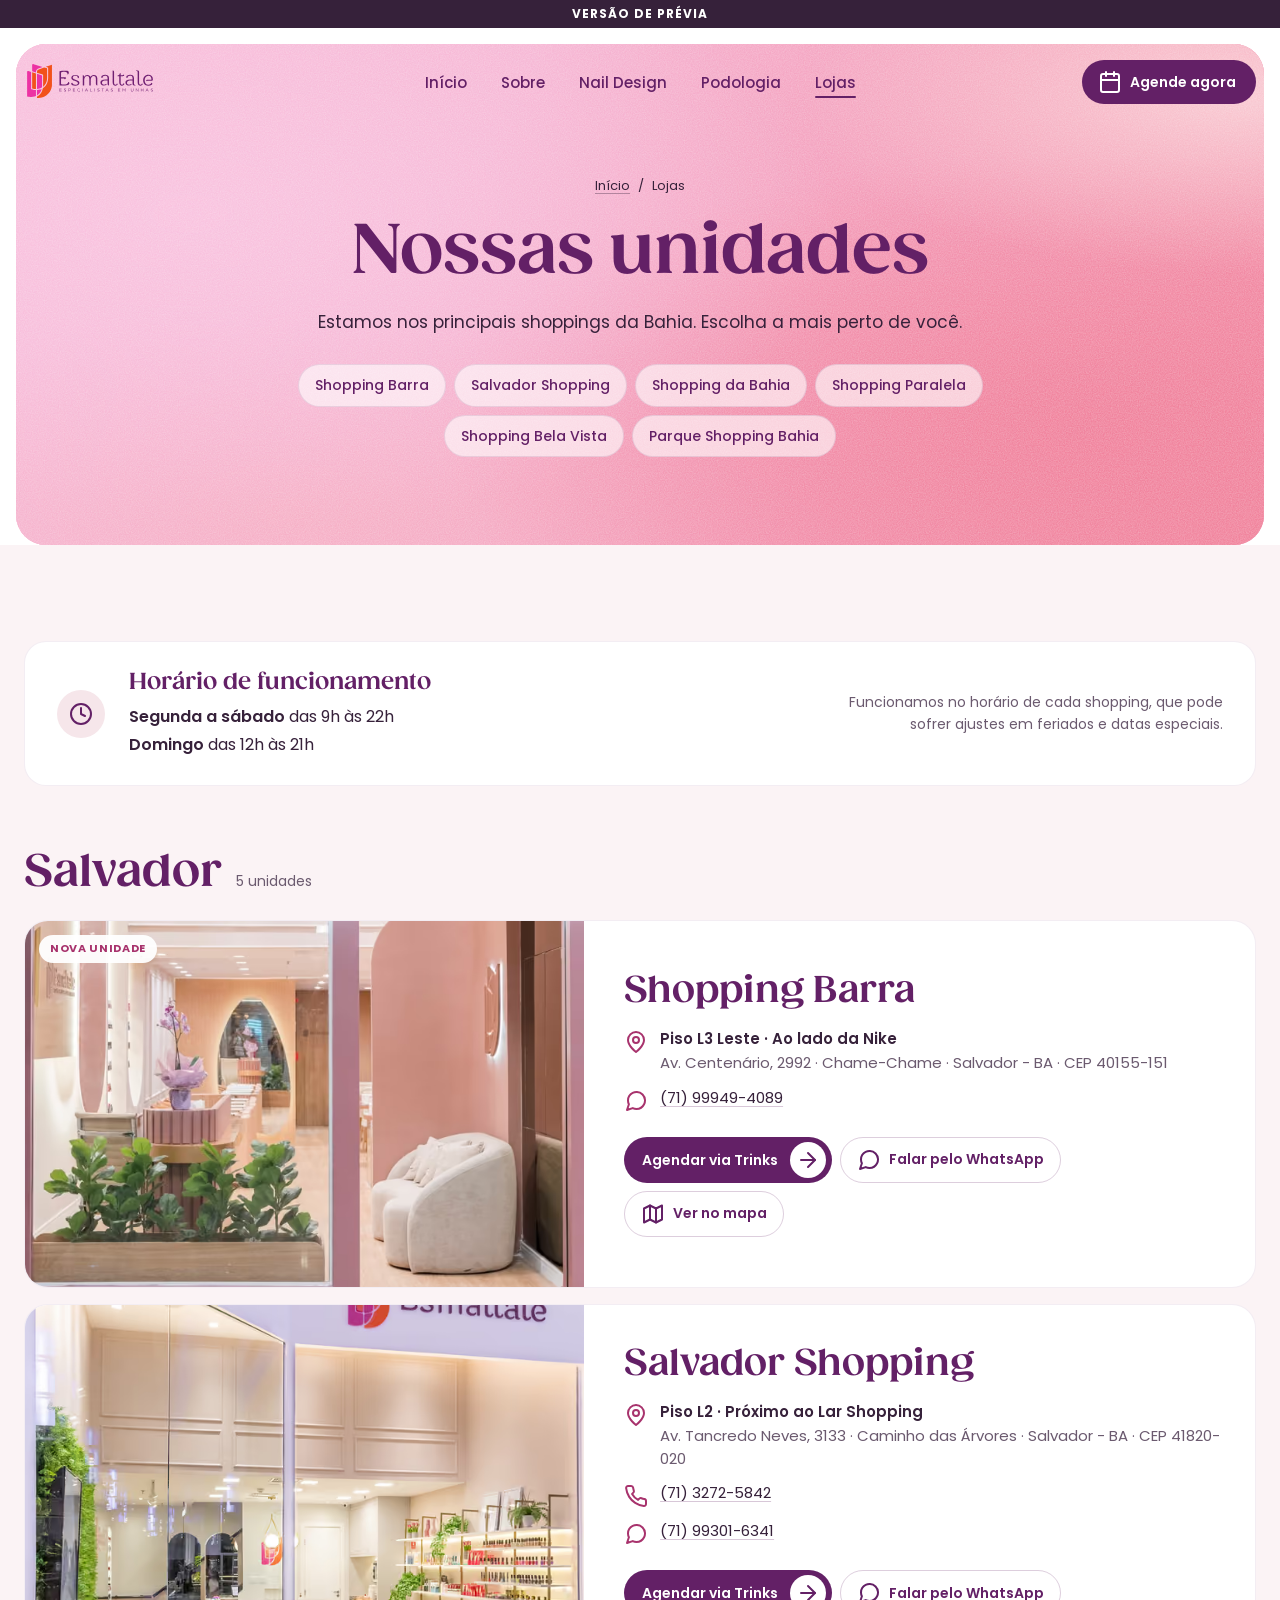
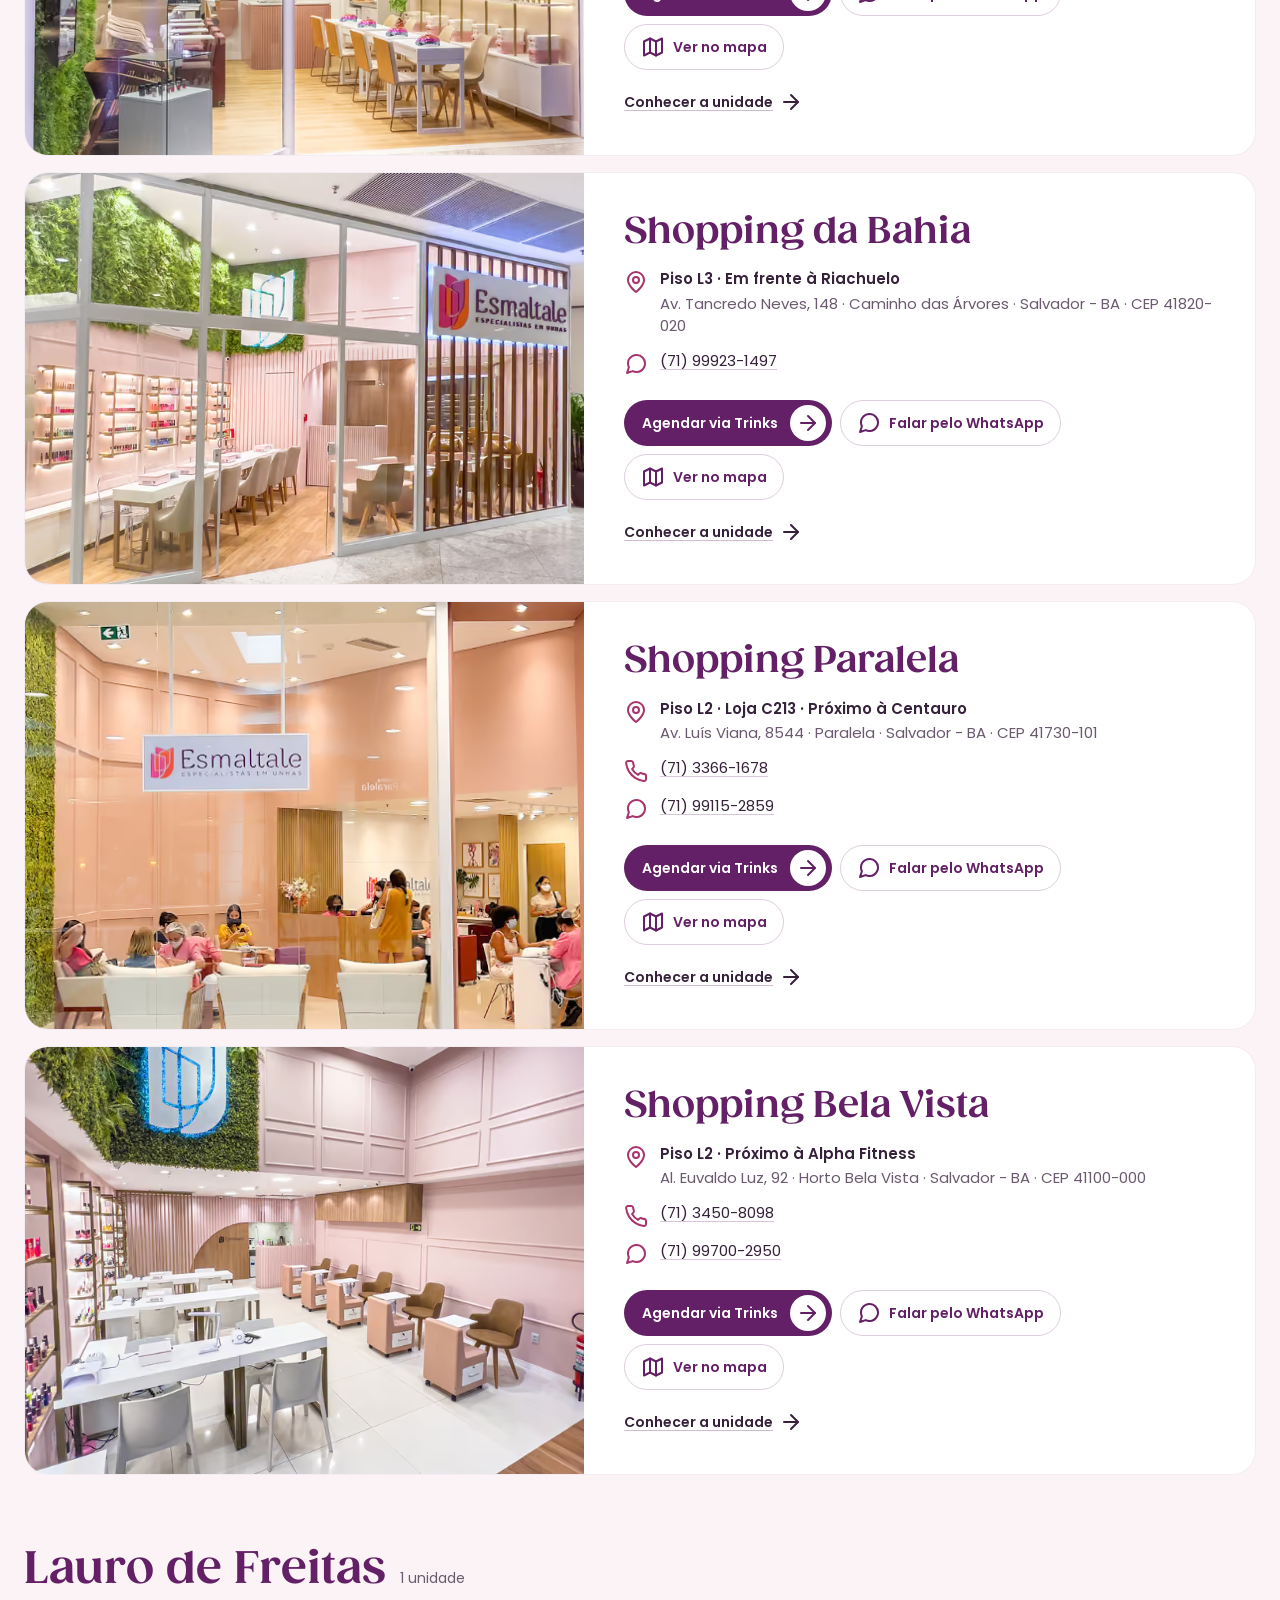
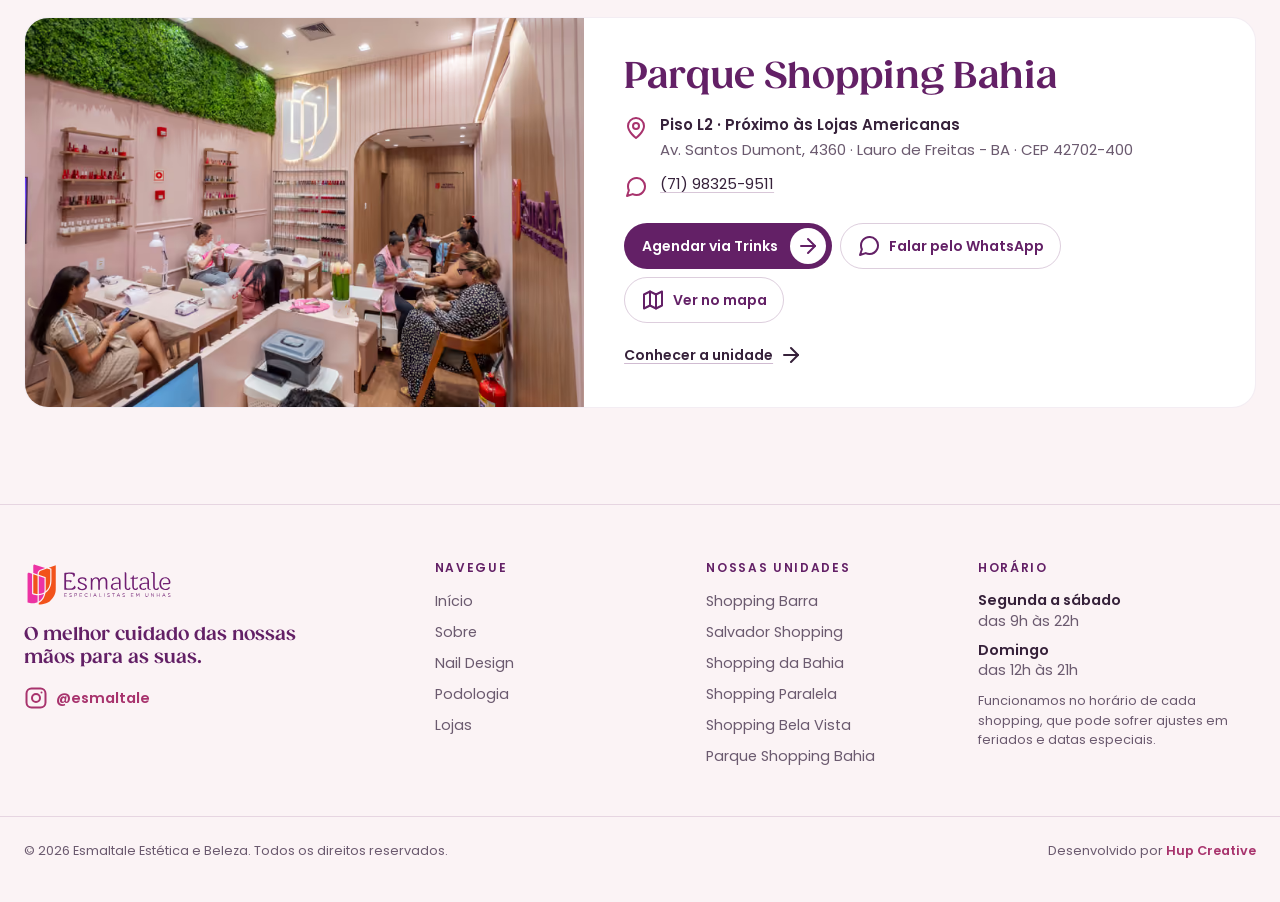
==== commit 176b4aa0: "Site preview gerado da main ff55970 Lojas: ficha do Shopping Barra mostra a área interna e tem altur" ====
--- a/lojas/index.html
+++ b/lojas/index.html
@@ -1,4 +1,4 @@
-<!DOCTYPE html><html lang="pt-BR"><head><meta charset="utf-8"><meta name="viewport" content="width=device-width, initial-scale=1"><title>Unidades Esmaltale em Salvador e Lauro de Freitas</title><meta name="description" content="Endereços, horários e contatos das seis unidades da Esmaltale nos shoppings de Salvador e Lauro de Freitas. Agende pelo Trinks ou WhatsApp."><link rel="canonical" href="https://esmaltale.com.br/lojas/"><meta name="robots" content="index, follow, max-image-preview:large, max-snippet:-1, max-video-preview:-1"><script>document.documentElement.classList.add('js');</script><script>
+<!DOCTYPE html><html lang="pt-BR" class="is-preview"><head><meta charset="utf-8"><meta name="viewport" content="width=device-width, initial-scale=1"><title>Unidades Esmaltale em Salvador e Lauro de Freitas</title><meta name="description" content="Endereços, horários e contatos das seis unidades da Esmaltale nos shoppings de Salvador e Lauro de Freitas. Agende pelo Trinks ou WhatsApp."><link rel="canonical" href="https://esmaltale.com.br/lojas/"><meta name="robots" content="noindex, nofollow"><script>document.documentElement.classList.add('js');</script><script>
       addEventListener('pagereveal', function (e) {
         if (!e.viewTransition) return;
         var html = document.documentElement;
@@ -19,53 +19,5 @@
         vt.updateCallbackDone && vt.updateCallbackDone.catch(nada);
         vt.finished.catch(nada);
       });
-    </script><script>(function(){const ga4 = "G-G651HHSCPV";
-
-        window.dataLayer = window.dataLayer || [];
-        function gtag() {
-          dataLayer.push(arguments);
-        }
-        window.gtag = gtag;
-        gtag('js', new Date());
-        gtag('config', ga4);
-
-        (function (src) {
-          function carregar() {
-            var s = document.createElement('script');
-            s.async = true;
-            s.src = src;
-            document.head.appendChild(s);
-          }
-          function quandoOcioso() {
-            'requestIdleCallback' in window ? requestIdleCallback(carregar, { timeout: 2500 }) : setTimeout(carregar, 1200);
-          }
-          document.readyState === 'complete' ? quandoOcioso() : addEventListener('load', quandoOcioso, { once: true });
-        })('https://www.googletagmanager.com/gtag/js?id=' + ga4);
-      })();</script><script>(function(){const metaPixel = "798964139939818";
-
-        !(function (f, b, e, v, n) {
-          if (f.fbq) return;
-          n = f.fbq = function () {
-            n.callMethod ? n.callMethod.apply(n, arguments) : n.queue.push(arguments);
-          };
-          if (!f._fbq) f._fbq = n;
-          n.push = n;
-          n.loaded = !0;
-          n.version = '2.0';
-          n.queue = [];
-
-          function carregar() {
-            var t = b.createElement(e);
-            t.async = !0;
-            t.src = v;
-            b.head.appendChild(t);
-          }
-          function quandoOcioso() {
-            'requestIdleCallback' in f ? f.requestIdleCallback(carregar, { timeout: 2500 }) : setTimeout(carregar, 1200);
-          }
-          b.readyState === 'complete' ? quandoOcioso() : f.addEventListener('load', quandoOcioso, { once: true });
-        })(window, document, 'script', 'https://connect.facebook.net/en_US/fbevents.js');
-        fbq('init', metaPixel);
-        fbq('track', 'PageView');
-      })();</script><meta name="theme-color" content="#6B1F7C"><meta name="author" content="Esmaltale"><meta name="format-detection" content="telephone=no"><!-- O Google usa ícones em múltiplos de 48px (48, 96, 192); o .ico cobre navegadores antigos. --><link rel="icon" href="/favicon.ico" sizes="48x48"><link rel="icon" type="image/png" sizes="192x192" href="/favicon-192.png"><link rel="icon" type="image/png" sizes="96x96" href="/favicon-96.png"><link rel="icon" type="image/png" sizes="48x48" href="/favicon-48.png"><link rel="icon" type="image/png" sizes="32x32" href="/favicon-32.png"><link rel="apple-touch-icon" href="/apple-touch-icon.png"><link rel="preload" href="/_astro/gazpacho-bold.3yVyS3ha.woff2" as="font" type="font/woff2" crossorigin><link rel="alternate" type="text/plain" href="/llms.txt" title="Resumo do site para IAs (llms.txt)"><meta property="og:type" content="website"><meta property="og:locale" content="pt_BR"><meta property="og:site_name" content="Esmaltale"><meta property="og:title" content="Unidades Esmaltale em Salvador e Lauro de Freitas"><meta property="og:description" content="Endereços, horários e contatos das seis unidades da Esmaltale nos shoppings de Salvador e Lauro de Freitas. Agende pelo Trinks ou WhatsApp."><meta property="og:url" content="https://esmaltale.com.br/lojas/"><meta property="og:image" content="https://esmaltale.com.br/_astro/salvador-shopping-02.QbQevmQ8_Zq7squ.jpg"><meta property="og:image:secure_url" content="https://esmaltale.com.br/_astro/salvador-shopping-02.QbQevmQ8_Zq7squ.jpg"><meta property="og:image:type" content="image/jpeg"><meta property="og:image:width" content="1200"><meta property="og:image:height" content="630"><meta property="og:image:alt" content="Interior de uma unidade Esmaltale, com bancadas de atendimento e prateleiras de esmaltes"><meta name="twitter:card" content="summary_large_image"><meta name="twitter:title" content="Unidades Esmaltale em Salvador e Lauro de Freitas"><meta name="twitter:description" content="Endereços, horários e contatos das seis unidades da Esmaltale nos shoppings de Salvador e Lauro de Freitas. Agende pelo Trinks ou WhatsApp."><meta name="twitter:image" content="https://esmaltale.com.br/_astro/salvador-shopping-02.QbQevmQ8_Zq7squ.jpg"><meta name="twitter:image:alt" content="Interior de uma unidade Esmaltale, com bancadas de atendimento e prateleiras de esmaltes"><meta name="geo.region" content="BR-BA"><meta name="geo.placename" content="Salvador"><script type="application/ld+json">{"@context":"https://schema.org","@graph":[{"@type":"Organization","@id":"https://esmaltale.com.br/#organizacao","name":"Esmaltale","legalName":"Esmaltale Estética e Beleza","url":"https://esmaltale.com.br/","description":"Rede de esmalterias fundada em 2017 em Salvador, com seis unidades em shoppings de Salvador e Lauro de Freitas. Manicure, pedicure, alongamento de unhas, nail design, SPA dos pés e podologia, com instrumentos esterilizados em autoclave e agendamento online.","logo":{"@type":"ImageObject","@id":"https://esmaltale.com.br/#logo","url":"https://esmaltale.com.br/logo-esmaltale.png","width":1012,"height":278,"caption":"Esmaltale"},"image":{"@id":"https://esmaltale.com.br/#logo"},"slogan":"O melhor cuidado das nossas mãos para as suas.","foundingDate":"2017","foundingLocation":{"@type":"Place","name":"Salvador, Bahia, Brasil"},"areaServed":[{"@type":"City","name":"Salvador","containedInPlace":{"@type":"State","name":"Bahia"}},{"@type":"City","name":"Lauro de Freitas","containedInPlace":{"@type":"State","name":"Bahia"}}],"knowsAbout":["Manicure","Pedicure","Banho de Gel","Banho de Cristal","Alongamento de Unhas","Aplicação de Unhas Postiças","Nail Design","SPA dos Pés","Plástica dos Pés","Podologia","Esmalteria","Cuidado com as unhas","Esterilização em autoclave"],"knowsLanguage":"pt-BR","sameAs":["https://www.instagram.com/esmaltale"],"subOrganization":[{"@id":"https://esmaltale.com.br/lojas/#shopping-barra"},{"@id":"https://esmaltale.com.br/lojas/#salvador-shopping"},{"@id":"https://esmaltale.com.br/lojas/#shopping-da-bahia"},{"@id":"https://esmaltale.com.br/lojas/#shopping-paralela"},{"@id":"https://esmaltale.com.br/lojas/#shopping-bela-vista"},{"@id":"https://esmaltale.com.br/lojas/#parque-shopping-bahia"}],"hasOfferCatalog":{"@type":"OfferCatalog","@id":"https://esmaltale.com.br/#servicos","name":"Serviços Esmaltale","itemListElement":[{"@type":"Offer","position":1,"itemOffered":{"@type":"Service","name":"Manicure","description":"Cuidado completo com as unhas das mãos: limpeza, cutícula, lixamento e esmaltação com acabamento impecável.","provider":{"@id":"https://esmaltale.com.br/#organizacao"},"areaServed":[{"@type":"City","name":"Salvador","containedInPlace":{"@type":"State","name":"Bahia"}},{"@type":"City","name":"Lauro de Freitas","containedInPlace":{"@type":"State","name":"Bahia"}}]}},{"@type":"Offer","position":2,"itemOffered":{"@type":"Service","name":"Pedicure","description":"O mesmo rigor da manicure para os pés. Limpeza, cutícula, lixamento e esmaltação com atenção a cada detalhe.","provider":{"@id":"https://esmaltale.com.br/#organizacao"},"areaServed":[{"@type":"City","name":"Salvador","containedInPlace":{"@type":"State","name":"Bahia"}},{"@type":"City","name":"Lauro de Freitas","containedInPlace":{"@type":"State","name":"Bahia"}}]}},{"@type":"Offer","position":3,"itemOffered":{"@type":"Service","name":"Banho de Gel","description":"Esmaltação de longa duração com gel de alta qualidade. Brilho intenso e resistência para o dia a dia.","provider":{"@id":"https://esmaltale.com.br/#organizacao"},"areaServed":[{"@type":"City","name":"Salvador","containedInPlace":{"@type":"State","name":"Bahia"}},{"@type":"City","name":"Lauro de Freitas","containedInPlace":{"@type":"State","name":"Bahia"}}],"url":"https://esmaltale.com.br/nail-design/#banho-de-gel"}},{"@type":"Offer","position":4,"itemOffered":{"@type":"Service","name":"Banho de Cristal","description":"Esmaltação em gel que reforça a estrutura da unha natural, sem extensão. Resultado natural e duradouro.","provider":{"@id":"https://esmaltale.com.br/#organizacao"},"areaServed":[{"@type":"City","name":"Salvador","containedInPlace":{"@type":"State","name":"Bahia"}},{"@type":"City","name":"Lauro de Freitas","containedInPlace":{"@type":"State","name":"Bahia"}}],"url":"https://esmaltale.com.br/nail-design/#banho-de-cristal"}},{"@type":"Offer","position":5,"itemOffered":{"@type":"Service","name":"Alongamento de Unhas","description":"Extensão profissional com modelagem personalizada no formato que mais combina com você, sempre com refinamento e acabamento.","provider":{"@id":"https://esmaltale.com.br/#organizacao"},"areaServed":[{"@type":"City","name":"Salvador","containedInPlace":{"@type":"State","name":"Bahia"}},{"@type":"City","name":"Lauro de Freitas","containedInPlace":{"@type":"State","name":"Bahia"}}],"url":"https://esmaltale.com.br/nail-design/#fibra-de-vidro"}},{"@type":"Offer","position":6,"itemOffered":{"@type":"Service","name":"Aplicação de Unhas Postiças","description":"Solução rápida e elegante para quem quer unhas mais longas e perfeitas em qualquer ocasião.","provider":{"@id":"https://esmaltale.com.br/#organizacao"},"areaServed":[{"@type":"City","name":"Salvador","containedInPlace":{"@type":"State","name":"Bahia"}},{"@type":"City","name":"Lauro de Freitas","containedInPlace":{"@type":"State","name":"Bahia"}}]}},{"@type":"Offer","position":7,"itemOffered":{"@type":"Service","name":"Nail Design","description":"Designs exclusivos e personalizados. Do minimalismo às tendências mais ousadas para realçar o seu estilo.","provider":{"@id":"https://esmaltale.com.br/#organizacao"},"areaServed":[{"@type":"City","name":"Salvador","containedInPlace":{"@type":"State","name":"Bahia"}},{"@type":"City","name":"Lauro de Freitas","containedInPlace":{"@type":"State","name":"Bahia"}}],"url":"https://esmaltale.com.br/nail-design/"}},{"@type":"Offer","position":8,"itemOffered":{"@type":"Service","name":"SPA dos Pés","description":"Imersão relaxante com esfoliação, hidratação e massagem. Um momento só seu, do início ao fim.","provider":{"@id":"https://esmaltale.com.br/#organizacao"},"areaServed":[{"@type":"City","name":"Salvador","containedInPlace":{"@type":"State","name":"Bahia"}},{"@type":"City","name":"Lauro de Freitas","containedInPlace":{"@type":"State","name":"Bahia"}}]}},{"@type":"Offer","position":9,"itemOffered":{"@type":"Service","name":"Plástica dos Pés","description":"Tratamento intensivo para calcanhar e pele dos pés com resultados visíveis desde a primeira sessão.","provider":{"@id":"https://esmaltale.com.br/#organizacao"},"areaServed":[{"@type":"City","name":"Salvador","containedInPlace":{"@type":"State","name":"Bahia"}},{"@type":"City","name":"Lauro de Freitas","containedInPlace":{"@type":"State","name":"Bahia"}}]}},{"@type":"Offer","position":10,"itemOffered":{"@type":"Service","name":"Podologia","description":"Cuidado clínico com as unhas e a pele dos pés. Trata encravamentos, calos, fissuras e infecções com segurança e precisão.","provider":{"@id":"https://esmaltale.com.br/#organizacao"},"areaServed":[{"@type":"City","name":"Salvador","containedInPlace":{"@type":"State","name":"Bahia"}},{"@type":"City","name":"Lauro de Freitas","containedInPlace":{"@type":"State","name":"Bahia"}}],"url":"https://esmaltale.com.br/podologia/"}}]}},{"@type":"WebSite","@id":"https://esmaltale.com.br/#site","name":"Esmaltale","url":"https://esmaltale.com.br/","description":"Rede de esmalterias fundada em 2017 em Salvador, com seis unidades em shoppings de Salvador e Lauro de Freitas. Manicure, pedicure, alongamento de unhas, nail design, SPA dos pés e podologia, com instrumentos esterilizados em autoclave e agendamento online.","inLanguage":"pt-BR","publisher":{"@id":"https://esmaltale.com.br/#organizacao"},"about":{"@id":"https://esmaltale.com.br/#organizacao"}},{"@type":"CollectionPage","@id":"https://esmaltale.com.br/lojas/#pagina","url":"https://esmaltale.com.br/lojas/","name":"Unidades Esmaltale","description":"Endereços, horários e contatos das seis unidades da Esmaltale nos shoppings de Salvador e Lauro de Freitas. Agende pelo Trinks ou WhatsApp.","inLanguage":"pt-BR","isPartOf":{"@id":"https://esmaltale.com.br/#site"},"about":{"@id":"https://esmaltale.com.br/#organizacao"},"publisher":{"@id":"https://esmaltale.com.br/#organizacao"},"dateModified":"2026-11-07","primaryImageOfPage":{"@type":"ImageObject","url":"https://esmaltale.com.br/_astro/salvador-shopping-02.QbQevmQ8_Z17SpxV.jpg"},"image":"https://esmaltale.com.br/_astro/salvador-shopping-02.QbQevmQ8_Z17SpxV.jpg","mainEntity":[{"@id":"https://esmaltale.com.br/lojas/#shopping-barra"},{"@id":"https://esmaltale.com.br/lojas/#salvador-shopping"},{"@id":"https://esmaltale.com.br/lojas/#shopping-da-bahia"},{"@id":"https://esmaltale.com.br/lojas/#shopping-paralela"},{"@id":"https://esmaltale.com.br/lojas/#shopping-bela-vista"},{"@id":"https://esmaltale.com.br/lojas/#parque-shopping-bahia"}],"breadcrumb":{"@id":"https://esmaltale.com.br/lojas/#trilha"}},{"@type":"BreadcrumbList","@id":"https://esmaltale.com.br/lojas/#trilha","itemListElement":[{"@type":"ListItem","position":1,"name":"Início","item":"https://esmaltale.com.br/"},{"@type":"ListItem","position":2,"name":"Lojas","item":"https://esmaltale.com.br/lojas/"}]},{"@type":["BeautySalon","NailSalon"],"@id":"https://esmaltale.com.br/lojas/#shopping-barra","name":"Esmaltale Shopping Barra","description":"Esmalteria Esmaltale no Shopping Barra, em Salvador (Piso L3 Leste · Ao lado da Nike): manicure, pedicure, alongamento, nail design, SPA dos pés e podologia.","parentOrganization":{"@id":"https://esmaltale.com.br/#organizacao"},"brand":{"@id":"https://esmaltale.com.br/#organizacao"},"url":"https://esmaltale.com.br/lojas/#shopping-barra","logo":{"@id":"https://esmaltale.com.br/#logo"},"image":"https://esmaltale.com.br/_astro/shopping-barra.DRvl4hel_Z1ttJGO.jpg","telephone":"+5571999494089","address":{"@type":"PostalAddress","streetAddress":"Av. Centenário, 2992, Piso L3 Leste","addressNeighborhood":"Chame-Chame","addressLocality":"Salvador","addressRegion":"BA","postalCode":"40155-151","addressCountry":"BR"},"containedInPlace":{"@type":"ShoppingCenter","name":"Shopping Barra","address":{"@type":"PostalAddress","streetAddress":"Av. Centenário, 2992","addressLocality":"Salvador","addressRegion":"BA","postalCode":"40155-151","addressCountry":"BR"}},"geo":{"@type":"GeoCoordinates","latitude":-13.0071675,"longitude":-38.5247271},"hasMap":"https://www.google.com/maps?cid=7693819465966985537","areaServed":{"@type":"City","name":"Salvador"},"openingHoursSpecification":[{"@type":"OpeningHoursSpecification","dayOfWeek":["Monday","Tuesday","Wednesday","Thursday","Friday","Saturday"],"opens":"09:00","closes":"22:00"},{"@type":"OpeningHoursSpecification","dayOfWeek":["Sunday"],"opens":"12:00","closes":"21:00"}],"currenciesAccepted":"BRL","knowsLanguage":"pt-BR","hasOfferCatalog":{"@id":"https://esmaltale.com.br/#servicos"},"contactPoint":{"@type":"ContactPoint","contactType":"agendamento","telephone":"+5571999494089","url":"https://wa.me/5571999494089","availableLanguage":"pt-BR"},"sameAs":["https://www.google.com/maps?cid=7693819465966985537","https://www.trinks.com/esmaltale-shopping-barra"],"potentialAction":{"@type":"ReserveAction","name":"Agendar pelo Trinks","target":{"@type":"EntryPoint","urlTemplate":"https://www.trinks.com/esmaltale-shopping-barra","inLanguage":"pt-BR"}}},{"@type":["BeautySalon","NailSalon"],"@id":"https://esmaltale.com.br/lojas/#salvador-shopping","name":"Esmaltale Salvador Shopping","description":"Esmalteria Esmaltale no Salvador Shopping, em Salvador (Piso L2 · Próximo ao Lar Shopping): manicure, pedicure, alongamento, nail design, SPA dos pés e podologia.","parentOrganization":{"@id":"https://esmaltale.com.br/#organizacao"},"brand":{"@id":"https://esmaltale.com.br/#organizacao"},"url":"https://esmaltale.com.br/lojas/#salvador-shopping","logo":{"@id":"https://esmaltale.com.br/#logo"},"image":"https://esmaltale.com.br/_astro/salvador-shopping.BZX32VnW_Z239For.jpg","telephone":"+557132725842","address":{"@type":"PostalAddress","streetAddress":"Av. Tancredo Neves, 3133, Piso L2","addressNeighborhood":"Caminho das Árvores","addressLocality":"Salvador","addressRegion":"BA","postalCode":"41820-020","addressCountry":"BR"},"containedInPlace":{"@type":"ShoppingCenter","name":"Salvador Shopping","address":{"@type":"PostalAddress","streetAddress":"Av. Tancredo Neves, 3133","addressLocality":"Salvador","addressRegion":"BA","postalCode":"41820-020","addressCountry":"BR"}},"geo":{"@type":"GeoCoordinates","latitude":-12.9785509,"longitude":-38.4541098},"hasMap":"https://www.google.com/maps?cid=7686953596061038359","areaServed":{"@type":"City","name":"Salvador"},"openingHoursSpecification":[{"@type":"OpeningHoursSpecification","dayOfWeek":["Monday","Tuesday","Wednesday","Thursday","Friday","Saturday"],"opens":"09:00","closes":"22:00"},{"@type":"OpeningHoursSpecification","dayOfWeek":["Sunday"],"opens":"12:00","closes":"21:00"}],"currenciesAccepted":"BRL","knowsLanguage":"pt-BR","hasOfferCatalog":{"@id":"https://esmaltale.com.br/#servicos"},"contactPoint":{"@type":"ContactPoint","contactType":"agendamento","telephone":"+5571993016341","url":"https://wa.me/5571993016341","availableLanguage":"pt-BR"},"sameAs":["https://www.google.com/maps?cid=7686953596061038359","https://www.trinks.com/esmaltalesalvadorshopping","https://loja.esmaltale.com.br/conheca/salvadorshopping"],"potentialAction":{"@type":"ReserveAction","name":"Agendar pelo Trinks","target":{"@type":"EntryPoint","urlTemplate":"https://www.trinks.com/esmaltalesalvadorshopping","inLanguage":"pt-BR"}}},{"@type":["BeautySalon","NailSalon"],"@id":"https://esmaltale.com.br/lojas/#shopping-da-bahia","name":"Esmaltale Shopping da Bahia","description":"Esmalteria Esmaltale no Shopping da Bahia, em Salvador (Piso L3 · Em frente à Riachuelo): manicure, pedicure, alongamento, nail design, SPA dos pés e podologia.","parentOrganization":{"@id":"https://esmaltale.com.br/#organizacao"},"brand":{"@id":"https://esmaltale.com.br/#organizacao"},"url":"https://esmaltale.com.br/lojas/#shopping-da-bahia","logo":{"@id":"https://esmaltale.com.br/#logo"},"image":"https://esmaltale.com.br/_astro/shopping-da-bahia.BCdLF40N_Z1iis1s.jpg","telephone":"+5571999231497","address":{"@type":"PostalAddress","streetAddress":"Av. Tancredo Neves, 148, Piso L3","addressNeighborhood":"Caminho das Árvores","addressLocality":"Salvador","addressRegion":"BA","postalCode":"41820-020","addressCountry":"BR"},"containedInPlace":{"@type":"ShoppingCenter","name":"Shopping da Bahia","address":{"@type":"PostalAddress","streetAddress":"Av. Tancredo Neves, 148","addressLocality":"Salvador","addressRegion":"BA","postalCode":"41820-020","addressCountry":"BR"}},"geo":{"@type":"GeoCoordinates","latitude":-12.9817061,"longitude":-38.4646255},"hasMap":"https://www.google.com/maps?cid=3673152592179540768","areaServed":{"@type":"City","name":"Salvador"},"openingHoursSpecification":[{"@type":"OpeningHoursSpecification","dayOfWeek":["Monday","Tuesday","Wednesday","Thursday","Friday","Saturday"],"opens":"09:00","closes":"22:00"},{"@type":"OpeningHoursSpecification","dayOfWeek":["Sunday"],"opens":"12:00","closes":"21:00"}],"currenciesAccepted":"BRL","knowsLanguage":"pt-BR","hasOfferCatalog":{"@id":"https://esmaltale.com.br/#servicos"},"contactPoint":{"@type":"ContactPoint","contactType":"agendamento","telephone":"+5571999231497","url":"https://wa.me/5571999231497","availableLanguage":"pt-BR"},"sameAs":["https://www.google.com/maps?cid=3673152592179540768","https://www.trinks.com/esmaltale-shopping-da-bahia-","https://loja.esmaltale.com.br/conheca/shoppingdabahia"],"potentialAction":{"@type":"ReserveAction","name":"Agendar pelo Trinks","target":{"@type":"EntryPoint","urlTemplate":"https://www.trinks.com/esmaltale-shopping-da-bahia-","inLanguage":"pt-BR"}}},{"@type":["BeautySalon","NailSalon"],"@id":"https://esmaltale.com.br/lojas/#shopping-paralela","name":"Esmaltale Shopping Paralela","description":"Esmalteria Esmaltale no Shopping Paralela, em Salvador (Piso L2 · Loja C213 · Próximo à Centauro): manicure, pedicure, alongamento, nail design, SPA dos pés e podologia.","parentOrganization":{"@id":"https://esmaltale.com.br/#organizacao"},"brand":{"@id":"https://esmaltale.com.br/#organizacao"},"url":"https://esmaltale.com.br/lojas/#shopping-paralela","logo":{"@id":"https://esmaltale.com.br/#logo"},"image":"https://esmaltale.com.br/_astro/shopping-paralela.I9VgSTXT_Z15roR4.jpg","telephone":"+557133661678","address":{"@type":"PostalAddress","streetAddress":"Av. Luís Viana, 8544, Piso L2, Loja C213","addressNeighborhood":"Paralela","addressLocality":"Salvador","addressRegion":"BA","postalCode":"41730-101","addressCountry":"BR"},"containedInPlace":{"@type":"ShoppingCenter","name":"Shopping Paralela","address":{"@type":"PostalAddress","streetAddress":"Av. Luís Viana, 8544","addressLocality":"Salvador","addressRegion":"BA","postalCode":"41730-101","addressCountry":"BR"}},"geo":{"@type":"GeoCoordinates","latitude":-12.9366876,"longitude":-38.3945855},"hasMap":"https://www.google.com/maps?cid=1865418680387577062","areaServed":{"@type":"City","name":"Salvador"},"openingHoursSpecification":[{"@type":"OpeningHoursSpecification","dayOfWeek":["Monday","Tuesday","Wednesday","Thursday","Friday","Saturday"],"opens":"09:00","closes":"22:00"},{"@type":"OpeningHoursSpecification","dayOfWeek":["Sunday"],"opens":"12:00","closes":"21:00"}],"currenciesAccepted":"BRL","knowsLanguage":"pt-BR","hasOfferCatalog":{"@id":"https://esmaltale.com.br/#servicos"},"contactPoint":{"@type":"ContactPoint","contactType":"agendamento","telephone":"+5571991152859","url":"https://wa.me/5571991152859","availableLanguage":"pt-BR"},"sameAs":["https://www.google.com/maps?cid=1865418680387577062","https://www.trinks.com/esmaltale-shop-paralela","https://loja.esmaltale.com.br/conheca/shoppingparalela"],"potentialAction":{"@type":"ReserveAction","name":"Agendar pelo Trinks","target":{"@type":"EntryPoint","urlTemplate":"https://www.trinks.com/esmaltale-shop-paralela","inLanguage":"pt-BR"}}},{"@type":["BeautySalon","NailSalon"],"@id":"https://esmaltale.com.br/lojas/#shopping-bela-vista","name":"Esmaltale Shopping Bela Vista","description":"Esmalteria Esmaltale no Shopping Bela Vista, em Salvador (Piso L2 · Próximo à Alpha Fitness): manicure, pedicure, alongamento, nail design, SPA dos pés e podologia.","parentOrganization":{"@id":"https://esmaltale.com.br/#organizacao"},"brand":{"@id":"https://esmaltale.com.br/#organizacao"},"url":"https://esmaltale.com.br/lojas/#shopping-bela-vista","logo":{"@id":"https://esmaltale.com.br/#logo"},"image":"https://esmaltale.com.br/_astro/shopping-bela-vista.RmHpDEH2_ZMXTFr.jpg","telephone":"+557134508098","address":{"@type":"PostalAddress","streetAddress":"Al. Euvaldo Luz, 92, Piso L2","addressNeighborhood":"Horto Bela Vista","addressLocality":"Salvador","addressRegion":"BA","postalCode":"41100-000","addressCountry":"BR"},"containedInPlace":{"@type":"ShoppingCenter","name":"Shopping Bela Vista","address":{"@type":"PostalAddress","streetAddress":"Al. Euvaldo Luz, 92","addressLocality":"Salvador","addressRegion":"BA","postalCode":"41100-000","addressCountry":"BR"}},"geo":{"@type":"GeoCoordinates","latitude":-12.9704379,"longitude":-38.4742036},"hasMap":"https://www.google.com/maps?cid=11797337463690376936","areaServed":{"@type":"City","name":"Salvador"},"openingHoursSpecification":[{"@type":"OpeningHoursSpecification","dayOfWeek":["Monday","Tuesday","Wednesday","Thursday","Friday","Saturday"],"opens":"09:00","closes":"22:00"},{"@type":"OpeningHoursSpecification","dayOfWeek":["Sunday"],"opens":"12:00","closes":"21:00"}],"currenciesAccepted":"BRL","knowsLanguage":"pt-BR","hasOfferCatalog":{"@id":"https://esmaltale.com.br/#servicos"},"contactPoint":{"@type":"ContactPoint","contactType":"agendamento","telephone":"+5571997002950","url":"https://wa.me/5571997002950","availableLanguage":"pt-BR"},"sameAs":["https://www.google.com/maps?cid=11797337463690376936","https://www.trinks.com/esmaltale-shopping-bela-vista","https://loja.esmaltale.com.br/conheca/shoppingbelavista"],"potentialAction":{"@type":"ReserveAction","name":"Agendar pelo Trinks","target":{"@type":"EntryPoint","urlTemplate":"https://www.trinks.com/esmaltale-shopping-bela-vista","inLanguage":"pt-BR"}}},{"@type":["BeautySalon","NailSalon"],"@id":"https://esmaltale.com.br/lojas/#parque-shopping-bahia","name":"Esmaltale Parque Shopping Bahia","description":"Esmalteria Esmaltale no Parque Shopping Bahia, em Lauro de Freitas (Piso L2 · Próximo às Lojas Americanas): manicure, pedicure, alongamento, nail design, SPA dos pés e podologia.","parentOrganization":{"@id":"https://esmaltale.com.br/#organizacao"},"brand":{"@id":"https://esmaltale.com.br/#organizacao"},"url":"https://esmaltale.com.br/lojas/#parque-shopping-bahia","logo":{"@id":"https://esmaltale.com.br/#logo"},"image":"https://esmaltale.com.br/_astro/parque-shopping-bahia.ALylXDoR_1guLSz.jpg","telephone":"+5571983259511","address":{"@type":"PostalAddress","streetAddress":"Av. Santos Dumont, 4360, Piso L2","addressLocality":"Lauro de Freitas","addressRegion":"BA","postalCode":"42702-400","addressCountry":"BR"},"containedInPlace":{"@type":"ShoppingCenter","name":"Parque Shopping Bahia","address":{"@type":"PostalAddress","streetAddress":"Av. Santos Dumont, 4360","addressLocality":"Lauro de Freitas","addressRegion":"BA","postalCode":"42702-400","addressCountry":"BR"}},"geo":{"@type":"GeoCoordinates","latitude":-12.8884395,"longitude":-38.318028},"hasMap":"https://www.google.com/maps?cid=17028121796568796822","areaServed":{"@type":"City","name":"Lauro de Freitas"},"openingHoursSpecification":[{"@type":"OpeningHoursSpecification","dayOfWeek":["Monday","Tuesday","Wednesday","Thursday","Friday","Saturday"],"opens":"09:00","closes":"22:00"},{"@type":"OpeningHoursSpecification","dayOfWeek":["Sunday"],"opens":"12:00","closes":"21:00"}],"currenciesAccepted":"BRL","knowsLanguage":"pt-BR","hasOfferCatalog":{"@id":"https://esmaltale.com.br/#servicos"},"contactPoint":{"@type":"ContactPoint","contactType":"agendamento","telephone":"+5571983259511","url":"https://wa.me/5571983259511","availableLanguage":"pt-BR"},"sameAs":["https://www.google.com/maps?cid=17028121796568796822","https://www.trinks.com/esmaltale-salvador-norte-shopping","https://loja.esmaltale.com.br/conheca/parqueshoppingbahia"],"potentialAction":{"@type":"ReserveAction","name":"Agendar pelo Trinks","target":{"@type":"EntryPoint","urlTemplate":"https://www.trinks.com/esmaltale-salvador-norte-shopping","inLanguage":"pt-BR"}}}]}</script><link rel="stylesheet" href="/_astro/BaseLayout.DVXbwnxV.css"><style>.hero-internal[data-astro-cid-avl7maqe]{padding:calc(var(--preview-h) + var(--frame-inset)) var(--frame-inset) 0;background-color:var(--color-white)}.hero-internal__frame[data-astro-cid-avl7maqe]{isolation:isolate;padding-top:calc(var(--header-h) + 32px);color:var(--color-purple);background-color:var(--color-blush);border-radius:18px;padding-bottom:56px;position:relative;overflow:hidden}.hero-internal__grid[data-astro-cid-avl7maqe]{z-index:1;align-items:center;gap:40px;display:grid;position:relative}.hero-internal__midia[data-astro-cid-avl7maqe]{min-width:0}.hero-internal__texto[data-astro-cid-avl7maqe]{text-align:center;max-width:760px;animation:heroInternoEntra 1s var(--ease-out-expo) both;margin-inline:auto}.hero-internal__trilha[data-astro-cid-avl7maqe]{color:var(--color-purple-dark);justify-content:center;gap:8px;margin-bottom:20px;font-size:.8125rem;display:flex}.hero-internal__trilha[data-astro-cid-avl7maqe] a[data-astro-cid-avl7maqe]{text-underline-offset:3px;transition:color .25s var(--ease);text-decoration:underline #36213a59}.hero-internal__trilha[data-astro-cid-avl7maqe] a[data-astro-cid-avl7maqe]:hover{color:var(--color-purple)}.hero-internal__tag[data-astro-cid-avl7maqe]{letter-spacing:.16em;text-transform:uppercase;color:var(--color-purple-dark);margin-bottom:14px;font-size:.8125rem;font-style:italic;display:block}.hero-internal__title[data-astro-cid-avl7maqe]{letter-spacing:-.012em;text-wrap:balance;font-size:clamp(2.4rem,5.4vw,4.25rem);line-height:1.04}.hero-internal__texto[data-astro-cid-avl7maqe] p{max-width:62ch;color:var(--color-purple-dark);margin:20px auto 0;font-size:1.0625rem;line-height:1.7}.hero-internal__texto[data-astro-cid-avl7maqe] .hero-internal__acoes{flex-wrap:wrap;justify-content:center;gap:12px 24px;margin-top:32px;display:flex}@keyframes heroInternoEntra{0%{opacity:0;transform:translateY(24px)}}@media (width>=768px){.hero-internal__frame[data-astro-cid-avl7maqe]{padding-top:calc(var(--header-h) + 56px);border-radius:30px;padding-bottom:88px}}@media (width>=1024px){.hero-internal__frame--midia[data-astro-cid-avl7maqe] .hero-internal__grid[data-astro-cid-avl7maqe]{grid-template-columns:minmax(0,1.05fr) minmax(0,.95fr);gap:64px}.hero-internal__frame--midia[data-astro-cid-avl7maqe] .hero-internal__texto[data-astro-cid-avl7maqe]{text-align:left;margin-inline:0}.hero-internal__frame--midia[data-astro-cid-avl7maqe] .hero-internal__trilha[data-astro-cid-avl7maqe]{justify-content:flex-start}.hero-internal__frame--midia[data-astro-cid-avl7maqe] .hero-internal__texto[data-astro-cid-avl7maqe] p{margin-inline:0}.hero-internal__frame--midia[data-astro-cid-avl7maqe] .hero-internal__texto[data-astro-cid-avl7maqe] .hero-internal__acoes{justify-content:flex-start}.hero-internal__frame--sangrada[data-astro-cid-avl7maqe]{padding-bottom:0}.hero-internal__frame--sangrada[data-astro-cid-avl7maqe] .hero-internal__grid[data-astro-cid-avl7maqe]{align-items:stretch}.hero-internal__frame--sangrada[data-astro-cid-avl7maqe] .hero-internal__texto[data-astro-cid-avl7maqe]{align-self:center;padding-bottom:88px}}@media (width<=1023px){.hero-internal__frame--sangrada[data-astro-cid-avl7maqe]{padding-bottom:0}.hero-internal__frame--sangrada[data-astro-cid-avl7maqe] .hero-internal__midia[data-astro-cid-avl7maqe]{margin-inline:calc(-1 * var(--gutter))}}@media (prefers-reduced-motion:reduce){.hero-internal__texto[data-astro-cid-avl7maqe]{animation:none}}
-</style><link rel="stylesheet" href="/_astro/lojas.Cqoq23sH.css"></head><body><a href="#conteudo" class="skip-link">Pular para o conteúdo</a><header class="site-header" data-header data-astro-cid-isef26zo><div class="container site-header__inner" data-astro-cid-isef26zo><a href="/" class="site-header__logo" aria-label="Esmaltale, página inicial" data-astro-cid-isef26zo><img src="/_astro/logo-cor.Dva9ngQj.svg" width="140" height="43" alt="" class="logo" data-astro-cid-isef26zo></a><nav class="site-nav" aria-label="Principal" data-astro-cid-isef26zo><ul data-astro-cid-isef26zo><li data-astro-cid-isef26zo><a href="/" data-astro-cid-isef26zo>Início</a></li><li data-astro-cid-isef26zo><a href="/sobre/" data-astro-cid-isef26zo>Sobre</a></li><li data-astro-cid-isef26zo><a href="/nail-design/" data-astro-cid-isef26zo>Nail Design</a></li><li data-astro-cid-isef26zo><a href="/podologia/" data-astro-cid-isef26zo>Podologia</a></li><li data-astro-cid-isef26zo><a href="/lojas/" aria-current="page" data-astro-cid-isef26zo>Lojas</a></li></ul></nav><button type="button" class="site-header__cta" data-booking data-booking-origem="header" data-astro-cid-isef26zo><svg xmlns="http://www.w3.org/2000/svg" viewBox="0 0 24 24" width="18" height="18" fill="none" stroke="currentColor" stroke-width="2" stroke-linecap="round" stroke-linejoin="round" class="icon" aria-hidden="true" focusable="false"><rect pathLength="1" x="3" y="4" width="18" height="18" rx="2"></rect><path pathLength="1" d="M16 2v4"></path><path pathLength="1" d="M8 2v4"></path><path pathLength="1" d="M3 10h18"></path></svg>Agende agora</button><button type="button" class="site-header__toggle" aria-expanded="false" aria-controls="mobile-menu" aria-label="Abrir menu" data-menu-toggle data-astro-cid-isef26zo><svg xmlns="http://www.w3.org/2000/svg" viewBox="0 0 24 24" width="24" height="24" fill="none" stroke="currentColor" stroke-width="2" stroke-linecap="round" stroke-linejoin="round" class="icon" aria-hidden="true" focusable="false"><path pathLength="1" d="M4 7h16"></path><path pathLength="1" d="M4 12h16"></path><path pathLength="1" d="M4 17h16"></path></svg></button></div></header><div class="mobile-menu" id="mobile-menu" hidden data-mobile-menu data-astro-cid-isef26zo><div class="gradiente-marca mobile-menu__fundo" aria-hidden="true" data-astro-cid-isef26zo></div><div class="mobile-menu__top container" data-astro-cid-isef26zo><img src="/_astro/logo-cor.Dva9ngQj.svg" width="140" height="43" alt="Esmaltale" class="logo" data-astro-cid-isef26zo><button type="button" class="mobile-menu__close" aria-label="Fechar menu" data-menu-close data-astro-cid-isef26zo><svg xmlns="http://www.w3.org/2000/svg" viewBox="0 0 24 24" width="24" height="24" fill="none" stroke="currentColor" stroke-width="2" stroke-linecap="round" stroke-linejoin="round" class="icon" aria-hidden="true" focusable="false"><path pathLength="1" d="M18 6 6 18"></path><path pathLength="1" d="m6 6 12 12"></path></svg></button></div><nav aria-label="Menu" class="mobile-menu__nav container" data-astro-cid-isef26zo><ul data-astro-cid-isef26zo><li style="--n:0" data-astro-cid-isef26zo><a href="/" data-astro-cid-isef26zo>Início</a></li><li style="--n:1" data-astro-cid-isef26zo><a href="/sobre/" data-astro-cid-isef26zo>Sobre</a></li><li style="--n:2" data-astro-cid-isef26zo><a href="/nail-design/" data-astro-cid-isef26zo>Nail Design</a></li><li style="--n:3" data-astro-cid-isef26zo><a href="/podologia/" data-astro-cid-isef26zo>Podologia</a></li><li style="--n:4" data-astro-cid-isef26zo><a href="/lojas/" aria-current="page" data-astro-cid-isef26zo>Lojas</a></li></ul><button type="button" class="specular-button specular-button--dark" style="--n:5" data-booking data-booking-origem="header" data-astro-cid-isef26zo>Agende agora</button></nav></div><script type="module">var e=document.querySelector(`[data-header]`),t=document.querySelector(`[data-mobile-menu]`),n=document.querySelector(`[data-menu-toggle]`),r=document.querySelector(`[data-menu-close]`),i=()=>e?.classList.toggle(`is-scrolled`,window.scrollY>24);i(),window.addEventListener(`scroll`,i,{passive:!0});var a=window.matchMedia(`(prefers-reduced-motion: reduce)`),o;function s(){t&&n&&(window.clearTimeout(o),t.classList.remove(`is-closing`),t.hidden=!1,t.classList.add(`is-open`),n.setAttribute(`aria-expanded`,`true`),document.body.style.overflow=`hidden`,r?.focus({preventScroll:!0}))}function c(){t&&(t.hidden=!0,t.classList.remove(`is-open`,`is-closing`),document.body.style.overflow=``)}function l(e=!0,r=!1){if(t&&n&&!t.hidden&&!t.classList.contains(`is-closing`)){if(n.setAttribute(`aria-expanded`,`false`),e&&n.focus({preventScroll:!0}),r||a.matches)return c();t.classList.remove(`is-open`),t.classList.add(`is-closing`),o=window.setTimeout(c,340)}}n?.addEventListener(`click`,s),r?.addEventListener(`click`,()=>l()),t?.querySelectorAll(`a, [data-booking]`).forEach(e=>e.addEventListener(`click`,()=>{let t=e.getAttribute(`href`);(!t||t.startsWith(`#`)||new URL(t,location.href).pathname===location.pathname)&&l(!1)})),window.addEventListener(`pageshow`,e=>{e.persisted&&l(!1,!0)}),document.addEventListener(`keydown`,e=>{if(t&&!t.hidden&&(e.key===`Escape`&&l(),e.key===`Tab`)){let n=t.querySelectorAll(`a, button`),r=n[0],i=n[n.length-1];e.shiftKey&&document.activeElement===r?(e.preventDefault(),i.focus()):!e.shiftKey&&document.activeElement===i&&(e.preventDefault(),r.focus())}}),window.matchMedia(`(min-width: 1024px)`).addEventListener(`change`,e=>{e.matches&&l(!1)});</script><main id="conteudo"><section class="hero-internal" data-hero data-astro-cid-avl7maqe><div class="hero-internal__frame" data-astro-cid-avl7maqe><div class="gradiente-marca" aria-hidden="true" data-astro-cid-avl7maqe></div><div class="container hero-internal__grid" data-astro-cid-avl7maqe><div class="hero-internal__texto" data-astro-cid-avl7maqe><nav class="hero-internal__trilha" aria-label="Trilha de navegação" data-astro-cid-avl7maqe><a href="/" data-astro-cid-avl7maqe>Início</a><span aria-hidden="true" data-astro-cid-avl7maqe>/</span><span aria-current="page" data-astro-cid-avl7maqe>Lojas</span></nav><h1 class="hero-internal__title" data-astro-cid-avl7maqe>Nossas unidades</h1><p data-astro-cid-qg7a4bbr>Estamos nos principais shoppings da Bahia. Escolha a mais perto de você.</p><ul class="atalhos" aria-label="Ir para a unidade" data-astro-cid-qg7a4bbr><li data-astro-cid-qg7a4bbr><a href="#shopping-barra" class="atalhos__item" data-astro-cid-qg7a4bbr>Shopping Barra</a></li><li data-astro-cid-qg7a4bbr><a href="#salvador-shopping" class="atalhos__item" data-astro-cid-qg7a4bbr>Salvador Shopping</a></li><li data-astro-cid-qg7a4bbr><a href="#shopping-da-bahia" class="atalhos__item" data-astro-cid-qg7a4bbr>Shopping da Bahia</a></li><li data-astro-cid-qg7a4bbr><a href="#shopping-paralela" class="atalhos__item" data-astro-cid-qg7a4bbr>Shopping Paralela</a></li><li data-astro-cid-qg7a4bbr><a href="#shopping-bela-vista" class="atalhos__item" data-astro-cid-qg7a4bbr>Shopping Bela Vista</a></li><li data-astro-cid-qg7a4bbr><a href="#parque-shopping-bahia" class="atalhos__item" data-astro-cid-qg7a4bbr>Parque Shopping Bahia</a></li></ul></div></div></div></section><section class="section section--neutral lojas" aria-label="Unidades e horário" data-astro-cid-qg7a4bbr><div class="container" data-astro-cid-qg7a4bbr><!-- Horário --><div class="horario" data-reveal data-astro-cid-qg7a4bbr><span class="horario__icone" data-astro-cid-qg7a4bbr><svg xmlns="http://www.w3.org/2000/svg" viewBox="0 0 24 24" width="24" height="24" fill="none" stroke="currentColor" stroke-width="2" stroke-linecap="round" stroke-linejoin="round" class="icon" aria-hidden="true" focusable="false"><circle pathLength="1" cx="12" cy="12" r="10"></circle><path pathLength="1" d="M12 6v6l4 2"></path></svg></span><div class="horario__texto" data-astro-cid-qg7a4bbr><h2 class="horario__titulo" data-astro-cid-qg7a4bbr>Horário de funcionamento</h2><ul class="horario__linhas" data-astro-cid-qg7a4bbr><li data-astro-cid-qg7a4bbr><strong data-astro-cid-qg7a4bbr>Segunda a sábado</strong> das 9h às 22h</li><li data-astro-cid-qg7a4bbr><strong data-astro-cid-qg7a4bbr>Domingo</strong> das 12h às 21h</li></ul></div><p class="horario__nota" data-astro-cid-qg7a4bbr>Funcionamos no horário de cada shopping, que pode sofrer ajustes em feriados e datas especiais.</p></div><div class="cidade" data-astro-cid-qg7a4bbr><div class="cidade__cabeca" data-reveal data-astro-cid-qg7a4bbr><h2 class="cidade__nome" data-astro-cid-qg7a4bbr>Salvador</h2><span class="cidade__total" data-astro-cid-qg7a4bbr>5 unidades</span></div><div class="fichas" data-astro-cid-qg7a4bbr><article class="ficha" id="shopping-barra" data-unit="shopping-barra" aria-labelledby="shopping-barra-nome" data-reveal data-astro-cid-qg7a4bbr><div class="ficha__media" data-astro-cid-qg7a4bbr><picture data-astro-cid-qg7a4bbr="true"><source srcset="/_astro/shopping-barra.DRvl4hel_Zbczz2.avif 480w, /_astro/shopping-barra.DRvl4hel_Z1b0f4X.avif 720w, /_astro/shopping-barra.DRvl4hel_2bXutN.avif 960w" type="image/avif" sizes="(min-width: 1024px) 520px, 92vw"><source srcset="/_astro/shopping-barra.DRvl4hel_Z2ol8fH.webp 480w, /_astro/shopping-barra.DRvl4hel_1G3l3i.webp 720w, /_astro/shopping-barra.DRvl4hel_Z1a3bR.webp 960w" type="image/webp" sizes="(min-width: 1024px) 520px, 92vw"><img src="/_astro/shopping-barra.DRvl4hel_Z22rhwB.jpg" srcset="/_astro/shopping-barra.DRvl4hel_EyLdu.jpg 480w, /_astro/shopping-barra.DRvl4hel_ZkdShr.jpg 720w, /_astro/shopping-barra.DRvl4hel_Z22rhwB.jpg 960w" sizes="(min-width: 1024px) 520px, 92vw" alt="Unidade Esmaltale Shopping Barra, esmalteria em Salvador" style="object-position: center" loading="lazy" data-astro-cid-qg7a4bbr="true" decoding="async" width="960" height="720" class="ficha__img"></picture><span class="ficha__tag" data-astro-cid-qg7a4bbr>Nova unidade</span></div><div class="ficha__corpo" data-astro-cid-qg7a4bbr><h3 class="ficha__nome" id="shopping-barra-nome" data-astro-cid-qg7a4bbr>Shopping Barra</h3><ul class="ficha__dados" data-astro-cid-qg7a4bbr><li data-astro-cid-qg7a4bbr><svg xmlns="http://www.w3.org/2000/svg" viewBox="0 0 24 24" width="18" height="18" fill="none" stroke="currentColor" stroke-width="2" stroke-linecap="round" stroke-linejoin="round" class="icon" aria-hidden="true" focusable="false"><path pathLength="1" d="M20 10c0 6-8 12-8 12s-8-6-8-12a8 8 0 0 1 16 0Z"></path><circle pathLength="1" cx="12" cy="10" r="3"></circle></svg><span data-astro-cid-qg7a4bbr><span class="ficha__destaque" data-astro-cid-qg7a4bbr>Piso L3 Leste · Ao lado da Nike</span><span data-astro-cid-qg7a4bbr>Av. Centenário, 2992 · Chame-Chame · Salvador - BA · CEP 40155-151</span></span></li><li data-astro-cid-qg7a4bbr><svg xmlns="http://www.w3.org/2000/svg" viewBox="0 0 24 24" width="18" height="18" fill="none" stroke="currentColor" stroke-width="2" stroke-linecap="round" stroke-linejoin="round" class="icon" aria-hidden="true" focusable="false"><path pathLength="1" d="M21 11.5a8.38 8.38 0 0 1-.9 3.8 8.5 8.5 0 0 1-7.6 4.7 8.38 8.38 0 0 1-3.8-.9L3 21l1.9-5.7a8.38 8.38 0 0 1-.9-3.8 8.5 8.5 0 0 1 4.7-7.6 8.38 8.38 0 0 1 3.8-.9h.5a8.48 8.48 0 0 1 8 8v.5Z"></path></svg><a href="https://wa.me/5571999494089?text=Ol%C3%A1!%20Gostaria%20de%20agendar%20um%20atendimento%20na%20unidade%20Shopping%20Barra." target="_blank" rel="noopener noreferrer" class="astro-qg7a4bbr" data-astro-cid-qg7a4bbr>(71) 99949-4089</a></li></ul><div class="ficha__acoes" data-astro-cid-qg7a4bbr><a href="https://www.trinks.com/esmaltale-shopping-barra" class="btn-seta" target="_blank" rel="noopener noreferrer" class="astro-qg7a4bbr" data-astro-cid-qg7a4bbr>Agendar via Trinks<span class="sr-only" data-astro-cid-qg7a4bbr>, Shopping Barra</span><span class="btn-seta__circulo" aria-hidden="true" data-astro-cid-qg7a4bbr><svg xmlns="http://www.w3.org/2000/svg" viewBox="0 0 24 24" width="18" height="18" fill="none" stroke="currentColor" stroke-width="2" stroke-linecap="round" stroke-linejoin="round" class="icon" aria-hidden="true" focusable="false"><path pathLength="1" d="M5 12h14"></path><path pathLength="1" d="m12 5 7 7-7 7"></path></svg></span></a><a href="https://wa.me/5571999494089?text=Ol%C3%A1!%20Gostaria%20de%20agendar%20um%20atendimento%20na%20unidade%20Shopping%20Barra." class="ficha__btn" target="_blank" rel="noopener noreferrer" class="astro-qg7a4bbr" data-astro-cid-qg7a4bbr><svg xmlns="http://www.w3.org/2000/svg" viewBox="0 0 24 24" width="18" height="18" fill="none" stroke="currentColor" stroke-width="2" stroke-linecap="round" stroke-linejoin="round" class="icon" aria-hidden="true" focusable="false"><path pathLength="1" d="M21 11.5a8.38 8.38 0 0 1-.9 3.8 8.5 8.5 0 0 1-7.6 4.7 8.38 8.38 0 0 1-3.8-.9L3 21l1.9-5.7a8.38 8.38 0 0 1-.9-3.8 8.5 8.5 0 0 1 4.7-7.6 8.38 8.38 0 0 1 3.8-.9h.5a8.48 8.48 0 0 1 8 8v.5Z"></path></svg>Falar pelo WhatsApp<span class="sr-only" data-astro-cid-qg7a4bbr>, Shopping Barra</span></a><a href="https://www.google.com/maps?cid=7693819465966985537" class="ficha__btn" target="_blank" rel="noopener noreferrer" class="astro-qg7a4bbr" data-astro-cid-qg7a4bbr><svg xmlns="http://www.w3.org/2000/svg" viewBox="0 0 24 24" width="18" height="18" fill="none" stroke="currentColor" stroke-width="2" stroke-linecap="round" stroke-linejoin="round" class="icon" aria-hidden="true" focusable="false"><path pathLength="1" d="M3 6.5v14l6-3 6 3 6-3v-14l-6 3-6-3-6 3Z"></path><path pathLength="1" d="M9 3.5v14"></path><path pathLength="1" d="M15 6.5v14"></path></svg>Ver no mapa<span class="sr-only" data-astro-cid-qg7a4bbr>, Shopping Barra</span></a></div></div></article><article class="ficha" id="salvador-shopping" data-unit="salvador-shopping" aria-labelledby="salvador-shopping-nome" data-reveal data-astro-cid-qg7a4bbr><div class="ficha__media" data-astro-cid-qg7a4bbr><picture data-astro-cid-qg7a4bbr="true"><source srcset="/_astro/salvador-shopping.BZX32VnW_Z1r1rfS.avif 480w, /_astro/salvador-shopping.BZX32VnW_wUIk4.avif 720w, /_astro/salvador-shopping.BZX32VnW_1NsaaM.avif 960w" type="image/avif" sizes="(min-width: 1024px) 520px, 92vw"><source srcset="/_astro/salvador-shopping.BZX32VnW_1RQwux.webp 480w, /_astro/salvador-shopping.BZX32VnW_Z1dnqIr.webp 720w, /_astro/salvador-shopping.BZX32VnW_3907h.webp 960w" type="image/webp" sizes="(min-width: 1024px) 520px, 92vw"><img src="/_astro/salvador-shopping.BZX32VnW_Z16Ms1V.jpg" srcset="/_astro/salvador-shopping.BZX32VnW_HU4lk.jpg 480w, /_astro/salvador-shopping.BZX32VnW_Z2njSRE.jpg 720w, /_astro/salvador-shopping.BZX32VnW_Z16Ms1V.jpg 960w" sizes="(min-width: 1024px) 520px, 92vw" alt="Unidade Esmaltale Salvador Shopping, esmalteria em Salvador" style="object-position: center 40%" loading="lazy" data-astro-cid-qg7a4bbr="true" decoding="async" width="960" height="720" class="ficha__img"></picture></div><div class="ficha__corpo" data-astro-cid-qg7a4bbr><h3 class="ficha__nome" id="salvador-shopping-nome" data-astro-cid-qg7a4bbr>Salvador Shopping</h3><ul class="ficha__dados" data-astro-cid-qg7a4bbr><li data-astro-cid-qg7a4bbr><svg xmlns="http://www.w3.org/2000/svg" viewBox="0 0 24 24" width="18" height="18" fill="none" stroke="currentColor" stroke-width="2" stroke-linecap="round" stroke-linejoin="round" class="icon" aria-hidden="true" focusable="false"><path pathLength="1" d="M20 10c0 6-8 12-8 12s-8-6-8-12a8 8 0 0 1 16 0Z"></path><circle pathLength="1" cx="12" cy="10" r="3"></circle></svg><span data-astro-cid-qg7a4bbr><span class="ficha__destaque" data-astro-cid-qg7a4bbr>Piso L2 · Próximo ao Lar Shopping</span><span data-astro-cid-qg7a4bbr>Av. Tancredo Neves, 3133 · Caminho das Árvores · Salvador - BA · CEP 41820-020</span></span></li><li data-astro-cid-qg7a4bbr><svg xmlns="http://www.w3.org/2000/svg" viewBox="0 0 24 24" width="18" height="18" fill="none" stroke="currentColor" stroke-width="2" stroke-linecap="round" stroke-linejoin="round" class="icon" aria-hidden="true" focusable="false"><path pathLength="1" d="M22 16.92v3a2 2 0 0 1-2.18 2 19.79 19.79 0 0 1-8.63-3.07 19.5 19.5 0 0 1-6-6 19.79 19.79 0 0 1-3.07-8.67A2 2 0 0 1 4.11 2h3a2 2 0 0 1 2 1.72c.13.96.36 1.9.7 2.81a2 2 0 0 1-.45 2.11L8.09 9.91a16 16 0 0 0 6 6l1.27-1.27a2 2 0 0 1 2.11-.45c.91.34 1.85.57 2.81.7A2 2 0 0 1 22 16.92Z"></path></svg><a href="tel:+557132725842" data-astro-cid-qg7a4bbr>(71) 3272-5842</a></li><li data-astro-cid-qg7a4bbr><svg xmlns="http://www.w3.org/2000/svg" viewBox="0 0 24 24" width="18" height="18" fill="none" stroke="currentColor" stroke-width="2" stroke-linecap="round" stroke-linejoin="round" class="icon" aria-hidden="true" focusable="false"><path pathLength="1" d="M21 11.5a8.38 8.38 0 0 1-.9 3.8 8.5 8.5 0 0 1-7.6 4.7 8.38 8.38 0 0 1-3.8-.9L3 21l1.9-5.7a8.38 8.38 0 0 1-.9-3.8 8.5 8.5 0 0 1 4.7-7.6 8.38 8.38 0 0 1 3.8-.9h.5a8.48 8.48 0 0 1 8 8v.5Z"></path></svg><a href="https://wa.me/5571993016341?text=Ol%C3%A1!%20Gostaria%20de%20agendar%20um%20atendimento%20na%20unidade%20Salvador%20Shopping." target="_blank" rel="noopener noreferrer" class="astro-qg7a4bbr astro-qg7a4bbr" data-astro-cid-qg7a4bbr>(71) 99301-6341</a></li></ul><div class="ficha__acoes" data-astro-cid-qg7a4bbr><a href="https://www.trinks.com/esmaltalesalvadorshopping" class="btn-seta" target="_blank" rel="noopener noreferrer" class="astro-qg7a4bbr astro-qg7a4bbr" data-astro-cid-qg7a4bbr>Agendar via Trinks<span class="sr-only" data-astro-cid-qg7a4bbr>, Salvador Shopping</span><span class="btn-seta__circulo" aria-hidden="true" data-astro-cid-qg7a4bbr><svg xmlns="http://www.w3.org/2000/svg" viewBox="0 0 24 24" width="18" height="18" fill="none" stroke="currentColor" stroke-width="2" stroke-linecap="round" stroke-linejoin="round" class="icon" aria-hidden="true" focusable="false"><path pathLength="1" d="M5 12h14"></path><path pathLength="1" d="m12 5 7 7-7 7"></path></svg></span></a><a href="https://wa.me/5571993016341?text=Ol%C3%A1!%20Gostaria%20de%20agendar%20um%20atendimento%20na%20unidade%20Salvador%20Shopping." class="ficha__btn" target="_blank" rel="noopener noreferrer" class="astro-qg7a4bbr astro-qg7a4bbr" data-astro-cid-qg7a4bbr><svg xmlns="http://www.w3.org/2000/svg" viewBox="0 0 24 24" width="18" height="18" fill="none" stroke="currentColor" stroke-width="2" stroke-linecap="round" stroke-linejoin="round" class="icon" aria-hidden="true" focusable="false"><path pathLength="1" d="M21 11.5a8.38 8.38 0 0 1-.9 3.8 8.5 8.5 0 0 1-7.6 4.7 8.38 8.38 0 0 1-3.8-.9L3 21l1.9-5.7a8.38 8.38 0 0 1-.9-3.8 8.5 8.5 0 0 1 4.7-7.6 8.38 8.38 0 0 1 3.8-.9h.5a8.48 8.48 0 0 1 8 8v.5Z"></path></svg>Falar pelo WhatsApp<span class="sr-only" data-astro-cid-qg7a4bbr>, Salvador Shopping</span></a><a href="https://www.google.com/maps?cid=7686953596061038359" class="ficha__btn" target="_blank" rel="noopener noreferrer" class="astro-qg7a4bbr astro-qg7a4bbr" data-astro-cid-qg7a4bbr><svg xmlns="http://www.w3.org/2000/svg" viewBox="0 0 24 24" width="18" height="18" fill="none" stroke="currentColor" stroke-width="2" stroke-linecap="round" stroke-linejoin="round" class="icon" aria-hidden="true" focusable="false"><path pathLength="1" d="M3 6.5v14l6-3 6 3 6-3v-14l-6 3-6-3-6 3Z"></path><path pathLength="1" d="M9 3.5v14"></path><path pathLength="1" d="M15 6.5v14"></path></svg>Ver no mapa<span class="sr-only" data-astro-cid-qg7a4bbr>, Salvador Shopping</span></a></div><a href="https://loja.esmaltale.com.br/conheca/salvadorshopping" class="ficha__mais" target="_blank" rel="noopener noreferrer" class="astro-qg7a4bbr astro-qg7a4bbr" data-astro-cid-qg7a4bbr>Conhecer a unidade<span class="sr-only" data-astro-cid-qg7a4bbr> Salvador Shopping</span><svg xmlns="http://www.w3.org/2000/svg" viewBox="0 0 24 24" width="14" height="14" fill="none" stroke="currentColor" stroke-width="2" stroke-linecap="round" stroke-linejoin="round" class="icon" aria-hidden="true" focusable="false"><path pathLength="1" d="M5 12h14"></path><path pathLength="1" d="m12 5 7 7-7 7"></path></svg></a></div></article><article class="ficha" id="shopping-da-bahia" data-unit="shopping-da-bahia" aria-labelledby="shopping-da-bahia-nome" data-reveal data-astro-cid-qg7a4bbr><div class="ficha__media" data-astro-cid-qg7a4bbr><picture data-astro-cid-qg7a4bbr="true"><source srcset="/_astro/shopping-da-bahia.BCdLF40N_13Dwbk.avif 480w, /_astro/shopping-da-bahia.BCdLF40N_Z22Ar2E.avif 720w, /_astro/shopping-da-bahia.BCdLF40N_ZL40bV.avif 960w" type="image/avif" sizes="(min-width: 1024px) 520px, 92vw"><source srcset="/_astro/shopping-da-bahia.BCdLF40N_ZGECRb.webp 480w, /_astro/shopping-da-bahia.BCdLF40N_1hhwHL.webp 720w, /_astro/shopping-da-bahia.BCdLF40N_Z2wnafr.webp 960w" type="image/webp" sizes="(min-width: 1024px) 520px, 92vw"><img src="/_astro/shopping-da-bahia.BCdLF40N_1nRvph.jpg" srcset="/_astro/shopping-da-bahia.BCdLF40N_Z1QB61o.jpg 480w, /_astro/shopping-da-bahia.BCdLF40N_7l4yy.jpg 720w, /_astro/shopping-da-bahia.BCdLF40N_1nRvph.jpg 960w" sizes="(min-width: 1024px) 520px, 92vw" alt="Unidade Esmaltale Shopping da Bahia, esmalteria em Salvador" style="object-position: center 30%" loading="lazy" data-astro-cid-qg7a4bbr="true" decoding="async" width="960" height="720" class="ficha__img"></picture></div><div class="ficha__corpo" data-astro-cid-qg7a4bbr><h3 class="ficha__nome" id="shopping-da-bahia-nome" data-astro-cid-qg7a4bbr>Shopping da Bahia</h3><ul class="ficha__dados" data-astro-cid-qg7a4bbr><li data-astro-cid-qg7a4bbr><svg xmlns="http://www.w3.org/2000/svg" viewBox="0 0 24 24" width="18" height="18" fill="none" stroke="currentColor" stroke-width="2" stroke-linecap="round" stroke-linejoin="round" class="icon" aria-hidden="true" focusable="false"><path pathLength="1" d="M20 10c0 6-8 12-8 12s-8-6-8-12a8 8 0 0 1 16 0Z"></path><circle pathLength="1" cx="12" cy="10" r="3"></circle></svg><span data-astro-cid-qg7a4bbr><span class="ficha__destaque" data-astro-cid-qg7a4bbr>Piso L3 · Em frente à Riachuelo</span><span data-astro-cid-qg7a4bbr>Av. Tancredo Neves, 148 · Caminho das Árvores · Salvador - BA · CEP 41820-020</span></span></li><li data-astro-cid-qg7a4bbr><svg xmlns="http://www.w3.org/2000/svg" viewBox="0 0 24 24" width="18" height="18" fill="none" stroke="currentColor" stroke-width="2" stroke-linecap="round" stroke-linejoin="round" class="icon" aria-hidden="true" focusable="false"><path pathLength="1" d="M21 11.5a8.38 8.38 0 0 1-.9 3.8 8.5 8.5 0 0 1-7.6 4.7 8.38 8.38 0 0 1-3.8-.9L3 21l1.9-5.7a8.38 8.38 0 0 1-.9-3.8 8.5 8.5 0 0 1 4.7-7.6 8.38 8.38 0 0 1 3.8-.9h.5a8.48 8.48 0 0 1 8 8v.5Z"></path></svg><a href="https://wa.me/5571999231497?text=Ol%C3%A1!%20Gostaria%20de%20agendar%20um%20atendimento%20na%20unidade%20Shopping%20da%20Bahia." target="_blank" rel="noopener noreferrer" class="astro-qg7a4bbr astro-qg7a4bbr astro-qg7a4bbr" data-astro-cid-qg7a4bbr>(71) 99923-1497</a></li></ul><div class="ficha__acoes" data-astro-cid-qg7a4bbr><a href="https://www.trinks.com/esmaltale-shopping-da-bahia-" class="btn-seta" target="_blank" rel="noopener noreferrer" class="astro-qg7a4bbr astro-qg7a4bbr astro-qg7a4bbr" data-astro-cid-qg7a4bbr>Agendar via Trinks<span class="sr-only" data-astro-cid-qg7a4bbr>, Shopping da Bahia</span><span class="btn-seta__circulo" aria-hidden="true" data-astro-cid-qg7a4bbr><svg xmlns="http://www.w3.org/2000/svg" viewBox="0 0 24 24" width="18" height="18" fill="none" stroke="currentColor" stroke-width="2" stroke-linecap="round" stroke-linejoin="round" class="icon" aria-hidden="true" focusable="false"><path pathLength="1" d="M5 12h14"></path><path pathLength="1" d="m12 5 7 7-7 7"></path></svg></span></a><a href="https://wa.me/5571999231497?text=Ol%C3%A1!%20Gostaria%20de%20agendar%20um%20atendimento%20na%20unidade%20Shopping%20da%20Bahia." class="ficha__btn" target="_blank" rel="noopener noreferrer" class="astro-qg7a4bbr astro-qg7a4bbr astro-qg7a4bbr" data-astro-cid-qg7a4bbr><svg xmlns="http://www.w3.org/2000/svg" viewBox="0 0 24 24" width="18" height="18" fill="none" stroke="currentColor" stroke-width="2" stroke-linecap="round" stroke-linejoin="round" class="icon" aria-hidden="true" focusable="false"><path pathLength="1" d="M21 11.5a8.38 8.38 0 0 1-.9 3.8 8.5 8.5 0 0 1-7.6 4.7 8.38 8.38 0 0 1-3.8-.9L3 21l1.9-5.7a8.38 8.38 0 0 1-.9-3.8 8.5 8.5 0 0 1 4.7-7.6 8.38 8.38 0 0 1 3.8-.9h.5a8.48 8.48 0 0 1 8 8v.5Z"></path></svg>Falar pelo WhatsApp<span class="sr-only" data-astro-cid-qg7a4bbr>, Shopping da Bahia</span></a><a href="https://www.google.com/maps?cid=3673152592179540768" class="ficha__btn" target="_blank" rel="noopener noreferrer" class="astro-qg7a4bbr astro-qg7a4bbr astro-qg7a4bbr" data-astro-cid-qg7a4bbr><svg xmlns="http://www.w3.org/2000/svg" viewBox="0 0 24 24" width="18" height="18" fill="none" stroke="currentColor" stroke-width="2" stroke-linecap="round" stroke-linejoin="round" class="icon" aria-hidden="true" focusable="false"><path pathLength="1" d="M3 6.5v14l6-3 6 3 6-3v-14l-6 3-6-3-6 3Z"></path><path pathLength="1" d="M9 3.5v14"></path><path pathLength="1" d="M15 6.5v14"></path></svg>Ver no mapa<span class="sr-only" data-astro-cid-qg7a4bbr>, Shopping da Bahia</span></a></div><a href="https://loja.esmaltale.com.br/conheca/shoppingdabahia" class="ficha__mais" target="_blank" rel="noopener noreferrer" class="astro-qg7a4bbr astro-qg7a4bbr astro-qg7a4bbr" data-astro-cid-qg7a4bbr>Conhecer a unidade<span class="sr-only" data-astro-cid-qg7a4bbr> Shopping da Bahia</span><svg xmlns="http://www.w3.org/2000/svg" viewBox="0 0 24 24" width="14" height="14" fill="none" stroke="currentColor" stroke-width="2" stroke-linecap="round" stroke-linejoin="round" class="icon" aria-hidden="true" focusable="false"><path pathLength="1" d="M5 12h14"></path><path pathLength="1" d="m12 5 7 7-7 7"></path></svg></a></div></article><article class="ficha" id="shopping-paralela" data-unit="shopping-paralela" aria-labelledby="shopping-paralela-nome" data-reveal data-astro-cid-qg7a4bbr><div class="ficha__media" data-astro-cid-qg7a4bbr><picture data-astro-cid-qg7a4bbr="true"><source srcset="/_astro/shopping-paralela.I9VgSTXT_2lqzuF.avif 480w, /_astro/shopping-paralela.I9VgSTXT_2q3ozW.avif 574w" type="image/avif" sizes="(min-width: 1024px) 520px, 92vw"><source srcset="/_astro/shopping-paralela.I9VgSTXT_ZSrirN.webp 480w, /_astro/shopping-paralela.I9VgSTXT_ZNOtmw.webp 574w" type="image/webp" sizes="(min-width: 1024px) 520px, 92vw"><img src="/_astro/shopping-paralela.I9VgSTXT_1XyG0j.jpg" srcset="/_astro/shopping-paralela.I9VgSTXT_Z7pV5a.jpg 480w, /_astro/shopping-paralela.I9VgSTXT_Z2N6YS.jpg 574w" sizes="(min-width: 1024px) 520px, 92vw" alt="Unidade Esmaltale Shopping Paralela, esmalteria em Salvador" style="object-position: center 35%" loading="lazy" data-astro-cid-qg7a4bbr="true" decoding="async" width="960" height="720" class="ficha__img"></picture></div><div class="ficha__corpo" data-astro-cid-qg7a4bbr><h3 class="ficha__nome" id="shopping-paralela-nome" data-astro-cid-qg7a4bbr>Shopping Paralela</h3><ul class="ficha__dados" data-astro-cid-qg7a4bbr><li data-astro-cid-qg7a4bbr><svg xmlns="http://www.w3.org/2000/svg" viewBox="0 0 24 24" width="18" height="18" fill="none" stroke="currentColor" stroke-width="2" stroke-linecap="round" stroke-linejoin="round" class="icon" aria-hidden="true" focusable="false"><path pathLength="1" d="M20 10c0 6-8 12-8 12s-8-6-8-12a8 8 0 0 1 16 0Z"></path><circle pathLength="1" cx="12" cy="10" r="3"></circle></svg><span data-astro-cid-qg7a4bbr><span class="ficha__destaque" data-astro-cid-qg7a4bbr>Piso L2 · Loja C213 · Próximo à Centauro</span><span data-astro-cid-qg7a4bbr>Av. Luís Viana, 8544 · Paralela · Salvador - BA · CEP 41730-101</span></span></li><li data-astro-cid-qg7a4bbr><svg xmlns="http://www.w3.org/2000/svg" viewBox="0 0 24 24" width="18" height="18" fill="none" stroke="currentColor" stroke-width="2" stroke-linecap="round" stroke-linejoin="round" class="icon" aria-hidden="true" focusable="false"><path pathLength="1" d="M22 16.92v3a2 2 0 0 1-2.18 2 19.79 19.79 0 0 1-8.63-3.07 19.5 19.5 0 0 1-6-6 19.79 19.79 0 0 1-3.07-8.67A2 2 0 0 1 4.11 2h3a2 2 0 0 1 2 1.72c.13.96.36 1.9.7 2.81a2 2 0 0 1-.45 2.11L8.09 9.91a16 16 0 0 0 6 6l1.27-1.27a2 2 0 0 1 2.11-.45c.91.34 1.85.57 2.81.7A2 2 0 0 1 22 16.92Z"></path></svg><a href="tel:+557133661678" data-astro-cid-qg7a4bbr>(71) 3366-1678</a></li><li data-astro-cid-qg7a4bbr><svg xmlns="http://www.w3.org/2000/svg" viewBox="0 0 24 24" width="18" height="18" fill="none" stroke="currentColor" stroke-width="2" stroke-linecap="round" stroke-linejoin="round" class="icon" aria-hidden="true" focusable="false"><path pathLength="1" d="M21 11.5a8.38 8.38 0 0 1-.9 3.8 8.5 8.5 0 0 1-7.6 4.7 8.38 8.38 0 0 1-3.8-.9L3 21l1.9-5.7a8.38 8.38 0 0 1-.9-3.8 8.5 8.5 0 0 1 4.7-7.6 8.38 8.38 0 0 1 3.8-.9h.5a8.48 8.48 0 0 1 8 8v.5Z"></path></svg><a href="https://wa.me/5571991152859?text=Ol%C3%A1!%20Gostaria%20de%20agendar%20um%20atendimento%20na%20unidade%20Shopping%20Paralela." target="_blank" rel="noopener noreferrer" class="astro-qg7a4bbr astro-qg7a4bbr astro-qg7a4bbr astro-qg7a4bbr" data-astro-cid-qg7a4bbr>(71) 99115-2859</a></li></ul><div class="ficha__acoes" data-astro-cid-qg7a4bbr><a href="https://www.trinks.com/esmaltale-shop-paralela" class="btn-seta" target="_blank" rel="noopener noreferrer" class="astro-qg7a4bbr astro-qg7a4bbr astro-qg7a4bbr astro-qg7a4bbr" data-astro-cid-qg7a4bbr>Agendar via Trinks<span class="sr-only" data-astro-cid-qg7a4bbr>, Shopping Paralela</span><span class="btn-seta__circulo" aria-hidden="true" data-astro-cid-qg7a4bbr><svg xmlns="http://www.w3.org/2000/svg" viewBox="0 0 24 24" width="18" height="18" fill="none" stroke="currentColor" stroke-width="2" stroke-linecap="round" stroke-linejoin="round" class="icon" aria-hidden="true" focusable="false"><path pathLength="1" d="M5 12h14"></path><path pathLength="1" d="m12 5 7 7-7 7"></path></svg></span></a><a href="https://wa.me/5571991152859?text=Ol%C3%A1!%20Gostaria%20de%20agendar%20um%20atendimento%20na%20unidade%20Shopping%20Paralela." class="ficha__btn" target="_blank" rel="noopener noreferrer" class="astro-qg7a4bbr astro-qg7a4bbr astro-qg7a4bbr astro-qg7a4bbr" data-astro-cid-qg7a4bbr><svg xmlns="http://www.w3.org/2000/svg" viewBox="0 0 24 24" width="18" height="18" fill="none" stroke="currentColor" stroke-width="2" stroke-linecap="round" stroke-linejoin="round" class="icon" aria-hidden="true" focusable="false"><path pathLength="1" d="M21 11.5a8.38 8.38 0 0 1-.9 3.8 8.5 8.5 0 0 1-7.6 4.7 8.38 8.38 0 0 1-3.8-.9L3 21l1.9-5.7a8.38 8.38 0 0 1-.9-3.8 8.5 8.5 0 0 1 4.7-7.6 8.38 8.38 0 0 1 3.8-.9h.5a8.48 8.48 0 0 1 8 8v.5Z"></path></svg>Falar pelo WhatsApp<span class="sr-only" data-astro-cid-qg7a4bbr>, Shopping Paralela</span></a><a href="https://www.google.com/maps?cid=1865418680387577062" class="ficha__btn" target="_blank" rel="noopener noreferrer" class="astro-qg7a4bbr astro-qg7a4bbr astro-qg7a4bbr astro-qg7a4bbr" data-astro-cid-qg7a4bbr><svg xmlns="http://www.w3.org/2000/svg" viewBox="0 0 24 24" width="18" height="18" fill="none" stroke="currentColor" stroke-width="2" stroke-linecap="round" stroke-linejoin="round" class="icon" aria-hidden="true" focusable="false"><path pathLength="1" d="M3 6.5v14l6-3 6 3 6-3v-14l-6 3-6-3-6 3Z"></path><path pathLength="1" d="M9 3.5v14"></path><path pathLength="1" d="M15 6.5v14"></path></svg>Ver no mapa<span class="sr-only" data-astro-cid-qg7a4bbr>, Shopping Paralela</span></a></div><a href="https://loja.esmaltale.com.br/conheca/shoppingparalela" class="ficha__mais" target="_blank" rel="noopener noreferrer" class="astro-qg7a4bbr astro-qg7a4bbr astro-qg7a4bbr astro-qg7a4bbr" data-astro-cid-qg7a4bbr>Conhecer a unidade<span class="sr-only" data-astro-cid-qg7a4bbr> Shopping Paralela</span><svg xmlns="http://www.w3.org/2000/svg" viewBox="0 0 24 24" width="14" height="14" fill="none" stroke="currentColor" stroke-width="2" stroke-linecap="round" stroke-linejoin="round" class="icon" aria-hidden="true" focusable="false"><path pathLength="1" d="M5 12h14"></path><path pathLength="1" d="m12 5 7 7-7 7"></path></svg></a></div></article><article class="ficha" id="shopping-bela-vista" data-unit="shopping-bela-vista" aria-labelledby="shopping-bela-vista-nome" data-reveal data-astro-cid-qg7a4bbr><div class="ficha__media" data-astro-cid-qg7a4bbr><picture data-astro-cid-qg7a4bbr="true"><source srcset="/_astro/shopping-bela-vista.RmHpDEH2_23n7zg.avif 480w, /_astro/shopping-bela-vista.RmHpDEH2_218Rih.avif 720w, /_astro/shopping-bela-vista.RmHpDEH2_1gtSh4.avif 960w" type="image/avif" sizes="(min-width: 1024px) 520px, 92vw"><source srcset="/_astro/shopping-bela-vista.RmHpDEH2_ZhrjTS.webp 480w, /_astro/shopping-bela-vista.RmHpDEH2_ZjFzbR.webp 720w, /_astro/shopping-bela-vista.RmHpDEH2_Z14kyd5.webp 960w" type="image/webp" sizes="(min-width: 1024px) 520px, 92vw"><img src="/_astro/shopping-bela-vista.RmHpDEH2_3cJIG.jpg" srcset="/_astro/shopping-bela-vista.RmHpDEH2_P5Y1S.jpg 480w, /_astro/shopping-bela-vista.RmHpDEH2_MQIJT.jpg 720w, /_astro/shopping-bela-vista.RmHpDEH2_3cJIG.jpg 960w" sizes="(min-width: 1024px) 520px, 92vw" alt="Unidade Esmaltale Shopping Bela Vista, esmalteria em Salvador" style="object-position: center 30%" loading="lazy" data-astro-cid-qg7a4bbr="true" decoding="async" width="960" height="720" class="ficha__img"></picture></div><div class="ficha__corpo" data-astro-cid-qg7a4bbr><h3 class="ficha__nome" id="shopping-bela-vista-nome" data-astro-cid-qg7a4bbr>Shopping Bela Vista</h3><ul class="ficha__dados" data-astro-cid-qg7a4bbr><li data-astro-cid-qg7a4bbr><svg xmlns="http://www.w3.org/2000/svg" viewBox="0 0 24 24" width="18" height="18" fill="none" stroke="currentColor" stroke-width="2" stroke-linecap="round" stroke-linejoin="round" class="icon" aria-hidden="true" focusable="false"><path pathLength="1" d="M20 10c0 6-8 12-8 12s-8-6-8-12a8 8 0 0 1 16 0Z"></path><circle pathLength="1" cx="12" cy="10" r="3"></circle></svg><span data-astro-cid-qg7a4bbr><span class="ficha__destaque" data-astro-cid-qg7a4bbr>Piso L2 · Próximo à Alpha Fitness</span><span data-astro-cid-qg7a4bbr>Al. Euvaldo Luz, 92 · Horto Bela Vista · Salvador - BA · CEP 41100-000</span></span></li><li data-astro-cid-qg7a4bbr><svg xmlns="http://www.w3.org/2000/svg" viewBox="0 0 24 24" width="18" height="18" fill="none" stroke="currentColor" stroke-width="2" stroke-linecap="round" stroke-linejoin="round" class="icon" aria-hidden="true" focusable="false"><path pathLength="1" d="M22 16.92v3a2 2 0 0 1-2.18 2 19.79 19.79 0 0 1-8.63-3.07 19.5 19.5 0 0 1-6-6 19.79 19.79 0 0 1-3.07-8.67A2 2 0 0 1 4.11 2h3a2 2 0 0 1 2 1.72c.13.96.36 1.9.7 2.81a2 2 0 0 1-.45 2.11L8.09 9.91a16 16 0 0 0 6 6l1.27-1.27a2 2 0 0 1 2.11-.45c.91.34 1.85.57 2.81.7A2 2 0 0 1 22 16.92Z"></path></svg><a href="tel:+557134508098" data-astro-cid-qg7a4bbr>(71) 3450-8098</a></li><li data-astro-cid-qg7a4bbr><svg xmlns="http://www.w3.org/2000/svg" viewBox="0 0 24 24" width="18" height="18" fill="none" stroke="currentColor" stroke-width="2" stroke-linecap="round" stroke-linejoin="round" class="icon" aria-hidden="true" focusable="false"><path pathLength="1" d="M21 11.5a8.38 8.38 0 0 1-.9 3.8 8.5 8.5 0 0 1-7.6 4.7 8.38 8.38 0 0 1-3.8-.9L3 21l1.9-5.7a8.38 8.38 0 0 1-.9-3.8 8.5 8.5 0 0 1 4.7-7.6 8.38 8.38 0 0 1 3.8-.9h.5a8.48 8.48 0 0 1 8 8v.5Z"></path></svg><a href="https://wa.me/5571997002950?text=Ol%C3%A1!%20Gostaria%20de%20agendar%20um%20atendimento%20na%20unidade%20Shopping%20Bela%20Vista." target="_blank" rel="noopener noreferrer" class="astro-qg7a4bbr astro-qg7a4bbr astro-qg7a4bbr astro-qg7a4bbr astro-qg7a4bbr" data-astro-cid-qg7a4bbr>(71) 99700-2950</a></li></ul><div class="ficha__acoes" data-astro-cid-qg7a4bbr><a href="https://www.trinks.com/esmaltale-shopping-bela-vista" class="btn-seta" target="_blank" rel="noopener noreferrer" class="astro-qg7a4bbr astro-qg7a4bbr astro-qg7a4bbr astro-qg7a4bbr astro-qg7a4bbr" data-astro-cid-qg7a4bbr>Agendar via Trinks<span class="sr-only" data-astro-cid-qg7a4bbr>, Shopping Bela Vista</span><span class="btn-seta__circulo" aria-hidden="true" data-astro-cid-qg7a4bbr><svg xmlns="http://www.w3.org/2000/svg" viewBox="0 0 24 24" width="18" height="18" fill="none" stroke="currentColor" stroke-width="2" stroke-linecap="round" stroke-linejoin="round" class="icon" aria-hidden="true" focusable="false"><path pathLength="1" d="M5 12h14"></path><path pathLength="1" d="m12 5 7 7-7 7"></path></svg></span></a><a href="https://wa.me/5571997002950?text=Ol%C3%A1!%20Gostaria%20de%20agendar%20um%20atendimento%20na%20unidade%20Shopping%20Bela%20Vista." class="ficha__btn" target="_blank" rel="noopener noreferrer" class="astro-qg7a4bbr astro-qg7a4bbr astro-qg7a4bbr astro-qg7a4bbr astro-qg7a4bbr" data-astro-cid-qg7a4bbr><svg xmlns="http://www.w3.org/2000/svg" viewBox="0 0 24 24" width="18" height="18" fill="none" stroke="currentColor" stroke-width="2" stroke-linecap="round" stroke-linejoin="round" class="icon" aria-hidden="true" focusable="false"><path pathLength="1" d="M21 11.5a8.38 8.38 0 0 1-.9 3.8 8.5 8.5 0 0 1-7.6 4.7 8.38 8.38 0 0 1-3.8-.9L3 21l1.9-5.7a8.38 8.38 0 0 1-.9-3.8 8.5 8.5 0 0 1 4.7-7.6 8.38 8.38 0 0 1 3.8-.9h.5a8.48 8.48 0 0 1 8 8v.5Z"></path></svg>Falar pelo WhatsApp<span class="sr-only" data-astro-cid-qg7a4bbr>, Shopping Bela Vista</span></a><a href="https://www.google.com/maps?cid=11797337463690376936" class="ficha__btn" target="_blank" rel="noopener noreferrer" class="astro-qg7a4bbr astro-qg7a4bbr astro-qg7a4bbr astro-qg7a4bbr astro-qg7a4bbr" data-astro-cid-qg7a4bbr><svg xmlns="http://www.w3.org/2000/svg" viewBox="0 0 24 24" width="18" height="18" fill="none" stroke="currentColor" stroke-width="2" stroke-linecap="round" stroke-linejoin="round" class="icon" aria-hidden="true" focusable="false"><path pathLength="1" d="M3 6.5v14l6-3 6 3 6-3v-14l-6 3-6-3-6 3Z"></path><path pathLength="1" d="M9 3.5v14"></path><path pathLength="1" d="M15 6.5v14"></path></svg>Ver no mapa<span class="sr-only" data-astro-cid-qg7a4bbr>, Shopping Bela Vista</span></a></div><a href="https://loja.esmaltale.com.br/conheca/shoppingbelavista" class="ficha__mais" target="_blank" rel="noopener noreferrer" class="astro-qg7a4bbr astro-qg7a4bbr astro-qg7a4bbr astro-qg7a4bbr astro-qg7a4bbr" data-astro-cid-qg7a4bbr>Conhecer a unidade<span class="sr-only" data-astro-cid-qg7a4bbr> Shopping Bela Vista</span><svg xmlns="http://www.w3.org/2000/svg" viewBox="0 0 24 24" width="14" height="14" fill="none" stroke="currentColor" stroke-width="2" stroke-linecap="round" stroke-linejoin="round" class="icon" aria-hidden="true" focusable="false"><path pathLength="1" d="M5 12h14"></path><path pathLength="1" d="m12 5 7 7-7 7"></path></svg></a></div></article></div></div><div class="cidade" data-astro-cid-qg7a4bbr><div class="cidade__cabeca" data-reveal data-astro-cid-qg7a4bbr><h2 class="cidade__nome" data-astro-cid-qg7a4bbr>Lauro de Freitas</h2><span class="cidade__total" data-astro-cid-qg7a4bbr>1 unidade</span></div><div class="fichas" data-astro-cid-qg7a4bbr><article class="ficha" id="parque-shopping-bahia" data-unit="parque-shopping-bahia" aria-labelledby="parque-shopping-bahia-nome" data-reveal data-astro-cid-qg7a4bbr><div class="ficha__media" data-astro-cid-qg7a4bbr><picture data-astro-cid-qg7a4bbr="true"><source srcset="/_astro/parque-shopping-bahia.ALylXDoR_kioQE.avif 480w, /_astro/parque-shopping-bahia.ALylXDoR_298QlD.avif 720w, /_astro/parque-shopping-bahia.ALylXDoR_Z1OCyHx.avif 960w" type="image/avif" sizes="(min-width: 1024px) 520px, 92vw"><source srcset="/_astro/parque-shopping-bahia.ALylXDoR_Z26uPg7.webp 480w, /_astro/parque-shopping-bahia.ALylXDoR_ZhEnL8.webp 720w, /_astro/parque-shopping-bahia.ALylXDoR_NKjXC.webp 960w" type="image/webp" sizes="(min-width: 1024px) 520px, 92vw"><img src="/_astro/parque-shopping-bahia.ALylXDoR_Z2rQXfX.jpg" srcset="/_astro/parque-shopping-bahia.ALylXDoR_ZhUYFL.jpg 480w, /_astro/parque-shopping-bahia.ALylXDoR_1vTrNd.jpg 720w, /_astro/parque-shopping-bahia.ALylXDoR_Z2rQXfX.jpg 960w" sizes="(min-width: 1024px) 520px, 92vw" alt="Unidade Esmaltale Parque Shopping Bahia, esmalteria em Lauro de Freitas" style="object-position: center 45%" loading="lazy" data-astro-cid-qg7a4bbr="true" decoding="async" width="960" height="720" class="ficha__img"></picture></div><div class="ficha__corpo" data-astro-cid-qg7a4bbr><h3 class="ficha__nome" id="parque-shopping-bahia-nome" data-astro-cid-qg7a4bbr>Parque Shopping Bahia</h3><ul class="ficha__dados" data-astro-cid-qg7a4bbr><li data-astro-cid-qg7a4bbr><svg xmlns="http://www.w3.org/2000/svg" viewBox="0 0 24 24" width="18" height="18" fill="none" stroke="currentColor" stroke-width="2" stroke-linecap="round" stroke-linejoin="round" class="icon" aria-hidden="true" focusable="false"><path pathLength="1" d="M20 10c0 6-8 12-8 12s-8-6-8-12a8 8 0 0 1 16 0Z"></path><circle pathLength="1" cx="12" cy="10" r="3"></circle></svg><span data-astro-cid-qg7a4bbr><span class="ficha__destaque" data-astro-cid-qg7a4bbr>Piso L2 · Próximo às Lojas Americanas</span><span data-astro-cid-qg7a4bbr>Av. Santos Dumont, 4360 · Lauro de Freitas - BA · CEP 42702-400</span></span></li><li data-astro-cid-qg7a4bbr><svg xmlns="http://www.w3.org/2000/svg" viewBox="0 0 24 24" width="18" height="18" fill="none" stroke="currentColor" stroke-width="2" stroke-linecap="round" stroke-linejoin="round" class="icon" aria-hidden="true" focusable="false"><path pathLength="1" d="M21 11.5a8.38 8.38 0 0 1-.9 3.8 8.5 8.5 0 0 1-7.6 4.7 8.38 8.38 0 0 1-3.8-.9L3 21l1.9-5.7a8.38 8.38 0 0 1-.9-3.8 8.5 8.5 0 0 1 4.7-7.6 8.38 8.38 0 0 1 3.8-.9h.5a8.48 8.48 0 0 1 8 8v.5Z"></path></svg><a href="https://wa.me/5571983259511?text=Ol%C3%A1!%20Gostaria%20de%20agendar%20um%20atendimento%20na%20unidade%20Parque%20Shopping%20Bahia." target="_blank" rel="noopener noreferrer" class="astro-qg7a4bbr astro-qg7a4bbr astro-qg7a4bbr astro-qg7a4bbr astro-qg7a4bbr astro-qg7a4bbr" data-astro-cid-qg7a4bbr>(71) 98325-9511</a></li></ul><div class="ficha__acoes" data-astro-cid-qg7a4bbr><a href="https://www.trinks.com/esmaltale-salvador-norte-shopping" class="btn-seta" target="_blank" rel="noopener noreferrer" class="astro-qg7a4bbr astro-qg7a4bbr astro-qg7a4bbr astro-qg7a4bbr astro-qg7a4bbr astro-qg7a4bbr" data-astro-cid-qg7a4bbr>Agendar via Trinks<span class="sr-only" data-astro-cid-qg7a4bbr>, Parque Shopping Bahia</span><span class="btn-seta__circulo" aria-hidden="true" data-astro-cid-qg7a4bbr><svg xmlns="http://www.w3.org/2000/svg" viewBox="0 0 24 24" width="18" height="18" fill="none" stroke="currentColor" stroke-width="2" stroke-linecap="round" stroke-linejoin="round" class="icon" aria-hidden="true" focusable="false"><path pathLength="1" d="M5 12h14"></path><path pathLength="1" d="m12 5 7 7-7 7"></path></svg></span></a><a href="https://wa.me/5571983259511?text=Ol%C3%A1!%20Gostaria%20de%20agendar%20um%20atendimento%20na%20unidade%20Parque%20Shopping%20Bahia." class="ficha__btn" target="_blank" rel="noopener noreferrer" class="astro-qg7a4bbr astro-qg7a4bbr astro-qg7a4bbr astro-qg7a4bbr astro-qg7a4bbr astro-qg7a4bbr" data-astro-cid-qg7a4bbr><svg xmlns="http://www.w3.org/2000/svg" viewBox="0 0 24 24" width="18" height="18" fill="none" stroke="currentColor" stroke-width="2" stroke-linecap="round" stroke-linejoin="round" class="icon" aria-hidden="true" focusable="false"><path pathLength="1" d="M21 11.5a8.38 8.38 0 0 1-.9 3.8 8.5 8.5 0 0 1-7.6 4.7 8.38 8.38 0 0 1-3.8-.9L3 21l1.9-5.7a8.38 8.38 0 0 1-.9-3.8 8.5 8.5 0 0 1 4.7-7.6 8.38 8.38 0 0 1 3.8-.9h.5a8.48 8.48 0 0 1 8 8v.5Z"></path></svg>Falar pelo WhatsApp<span class="sr-only" data-astro-cid-qg7a4bbr>, Parque Shopping Bahia</span></a><a href="https://www.google.com/maps?cid=17028121796568796822" class="ficha__btn" target="_blank" rel="noopener noreferrer" class="astro-qg7a4bbr astro-qg7a4bbr astro-qg7a4bbr astro-qg7a4bbr astro-qg7a4bbr astro-qg7a4bbr" data-astro-cid-qg7a4bbr><svg xmlns="http://www.w3.org/2000/svg" viewBox="0 0 24 24" width="18" height="18" fill="none" stroke="currentColor" stroke-width="2" stroke-linecap="round" stroke-linejoin="round" class="icon" aria-hidden="true" focusable="false"><path pathLength="1" d="M3 6.5v14l6-3 6 3 6-3v-14l-6 3-6-3-6 3Z"></path><path pathLength="1" d="M9 3.5v14"></path><path pathLength="1" d="M15 6.5v14"></path></svg>Ver no mapa<span class="sr-only" data-astro-cid-qg7a4bbr>, Parque Shopping Bahia</span></a></div><a href="https://loja.esmaltale.com.br/conheca/parqueshoppingbahia" class="ficha__mais" target="_blank" rel="noopener noreferrer" class="astro-qg7a4bbr astro-qg7a4bbr astro-qg7a4bbr astro-qg7a4bbr astro-qg7a4bbr astro-qg7a4bbr" data-astro-cid-qg7a4bbr>Conhecer a unidade<span class="sr-only" data-astro-cid-qg7a4bbr> Parque Shopping Bahia</span><svg xmlns="http://www.w3.org/2000/svg" viewBox="0 0 24 24" width="14" height="14" fill="none" stroke="currentColor" stroke-width="2" stroke-linecap="round" stroke-linejoin="round" class="icon" aria-hidden="true" focusable="false"><path pathLength="1" d="M5 12h14"></path><path pathLength="1" d="m12 5 7 7-7 7"></path></svg></a></div></article></div></div></div></section></main><footer class="site-footer" data-astro-cid-oenwriqq><div class="container site-footer__grid" data-astro-cid-oenwriqq><div class="site-footer__brand" data-astro-cid-oenwriqq><img src="/_astro/logo-cor.Dva9ngQj.svg" width="150" height="46" alt="Esmaltale" loading="lazy" data-astro-cid-oenwriqq><p data-astro-cid-oenwriqq>O melhor cuidado das nossas mãos para as suas.</p><a href="https://www.instagram.com/esmaltale" target="_blank" rel="noopener noreferrer" class="site-footer__insta" data-astro-cid-oenwriqq><svg xmlns="http://www.w3.org/2000/svg" viewBox="0 0 24 24" width="18" height="18" fill="none" stroke="currentColor" stroke-width="2" stroke-linecap="round" stroke-linejoin="round" class="icon" aria-hidden="true" focusable="false"><rect pathLength="1" x="2.5" y="2.5" width="19" height="19" rx="5"></rect><circle pathLength="1" cx="12" cy="12" r="4"></circle><path pathLength="1" d="M17.5 6.5h.01"></path></svg>@esmaltale</a></div><nav aria-label="Rodapé" class="site-footer__col" data-astro-cid-oenwriqq><h2 class="site-footer__title" data-astro-cid-oenwriqq>Navegue</h2><ul data-astro-cid-oenwriqq><li data-astro-cid-oenwriqq><a href="/" data-astro-cid-oenwriqq>Início</a></li><li data-astro-cid-oenwriqq><a href="/sobre/" data-astro-cid-oenwriqq>Sobre</a></li><li data-astro-cid-oenwriqq><a href="/nail-design/" data-astro-cid-oenwriqq>Nail Design</a></li><li data-astro-cid-oenwriqq><a href="/podologia/" data-astro-cid-oenwriqq>Podologia</a></li><li data-astro-cid-oenwriqq><a href="/lojas/" data-astro-cid-oenwriqq>Lojas</a></li></ul></nav><div class="site-footer__col" data-astro-cid-oenwriqq><h2 class="site-footer__title" data-astro-cid-oenwriqq>Nossas unidades</h2><ul data-astro-cid-oenwriqq><li data-astro-cid-oenwriqq><a href="/lojas/#shopping-barra" data-astro-cid-oenwriqq>Shopping Barra</a></li><li data-astro-cid-oenwriqq><a href="/lojas/#salvador-shopping" data-astro-cid-oenwriqq>Salvador Shopping</a></li><li data-astro-cid-oenwriqq><a href="/lojas/#shopping-da-bahia" data-astro-cid-oenwriqq>Shopping da Bahia</a></li><li data-astro-cid-oenwriqq><a href="/lojas/#shopping-paralela" data-astro-cid-oenwriqq>Shopping Paralela</a></li><li data-astro-cid-oenwriqq><a href="/lojas/#shopping-bela-vista" data-astro-cid-oenwriqq>Shopping Bela Vista</a></li><li data-astro-cid-oenwriqq><a href="/lojas/#parque-shopping-bahia" data-astro-cid-oenwriqq>Parque Shopping Bahia</a></li></ul></div><div class="site-footer__col" data-astro-cid-oenwriqq><h2 class="site-footer__title" data-astro-cid-oenwriqq>Horário</h2><ul class="site-footer__horario" data-astro-cid-oenwriqq><li data-astro-cid-oenwriqq><strong data-astro-cid-oenwriqq>Segunda a sábado</strong> das 9h às 22h</li><li data-astro-cid-oenwriqq><strong data-astro-cid-oenwriqq>Domingo</strong> das 12h às 21h</li></ul><p class="site-footer__nota" data-astro-cid-oenwriqq>Funcionamos no horário de cada shopping, que pode sofrer ajustes em feriados e datas especiais.</p></div></div><div class="container site-footer__bottom" data-astro-cid-oenwriqq><p data-astro-cid-oenwriqq>© 2026 Esmaltale Estética e Beleza. Todos os direitos reservados.</p><p data-astro-cid-oenwriqq>Desenvolvido por <a href="https://hup.com.br" target="_blank" rel="noopener noreferrer" data-astro-cid-oenwriqq>Hup Creative</a></p></div></footer><button type="button" class="floating-cta" aria-label="Agende agora" data-booking data-booking-origem="flutuante" data-astro-cid-lxb6etfv><svg xmlns="http://www.w3.org/2000/svg" viewBox="0 0 24 24" width="22" height="22" fill="none" stroke="currentColor" stroke-width="2" stroke-linecap="round" stroke-linejoin="round" class="icon" aria-hidden="true" focusable="false"><rect pathLength="1" x="3" y="4" width="18" height="18" rx="2"></rect><path pathLength="1" d="M16 2v4"></path><path pathLength="1" d="M8 2v4"></path><path pathLength="1" d="M3 10h18"></path></svg></button><script type="module">var e=document.querySelector(`.floating-cta`),t=document.querySelector(`[data-hero]`);e&&t&&`IntersectionObserver`in window&&new IntersectionObserver(([t])=>e.classList.toggle(`is-hidden`,t.isIntersecting),{rootMargin:`0px 0px -35% 0px`}).observe(t);</script><dialog class="booking-modal" aria-labelledby="booking-titulo-unidade" data-booking-modal data-astro-cid-ht5j4v5u><div class="modal-card" data-astro-cid-ht5j4v5u><button type="button" class="modal-close" aria-label="Fechar" data-modal-close data-astro-cid-ht5j4v5u><svg xmlns="http://www.w3.org/2000/svg" viewBox="0 0 24 24" width="20" height="20" fill="none" stroke="currentColor" stroke-width="2" stroke-linecap="round" stroke-linejoin="round" class="icon" aria-hidden="true" focusable="false"><path pathLength="1" d="M18 6 6 18"></path><path pathLength="1" d="m6 6 12 12"></path></svg></button><!-- Etapa 1 --><div class="modal-step" data-step="unidade" data-astro-cid-ht5j4v5u><header class="modal-header" data-astro-cid-ht5j4v5u><h2 id="booking-titulo-unidade" tabindex="-1" data-astro-cid-ht5j4v5u>Escolha a loja</h2><p class="modal-subtitle" data-subtitulo-agendamento data-astro-cid-ht5j4v5u>Escolha a unidade mais perto de você para seguir com o agendamento.</p><p class="modal-subtitle" data-subtitulo-duvida hidden data-astro-cid-ht5j4v5u>Escolha a unidade e fale direto com a recepção pelo WhatsApp.</p></header><ul class="unit-options" data-unit-list data-astro-cid-ht5j4v5u><li data-slug="shopping-barra" data-astro-cid-ht5j4v5u><button type="button" class="unit-option" data-escolher="shopping-barra" data-astro-cid-ht5j4v5u><img src="/_astro/shopping-barra-mini.DGlNb44W_2dItvP.webp" width="56" height="56" alt="" class="unit-option__foto" loading="lazy" data-astro-cid-ht5j4v5u><span class="unit-option__text" data-astro-cid-ht5j4v5u><span class="unit-option__nome" data-astro-cid-ht5j4v5u>Shopping Barra<span class="tag" data-astro-cid-ht5j4v5u>Nova</span><span class="tag tag--last" hidden data-astro-cid-ht5j4v5u>Última escolhida</span></span><span class="unit-option__local" data-astro-cid-ht5j4v5u>Piso L3 Leste · Ao lado da Nike</span></span><svg xmlns="http://www.w3.org/2000/svg" viewBox="0 0 24 24" width="18" height="18" fill="none" stroke="currentColor" stroke-width="2" stroke-linecap="round" stroke-linejoin="round" class="icon unit-option__seta" aria-hidden="true" focusable="false"><path pathLength="1" d="M5 12h14"></path><path pathLength="1" d="m12 5 7 7-7 7"></path></svg></button></li><li data-slug="salvador-shopping" data-astro-cid-ht5j4v5u><button type="button" class="unit-option" data-escolher="salvador-shopping" data-astro-cid-ht5j4v5u><img src="/_astro/salvador-shopping.BZX32VnW_1LdMx4.webp" width="56" height="56" alt="" class="unit-option__foto" loading="lazy" data-astro-cid-ht5j4v5u><span class="unit-option__text" data-astro-cid-ht5j4v5u><span class="unit-option__nome" data-astro-cid-ht5j4v5u>Salvador Shopping<span class="tag tag--last" hidden data-astro-cid-ht5j4v5u>Última escolhida</span></span><span class="unit-option__local" data-astro-cid-ht5j4v5u>Piso L2 · Próximo ao Lar Shopping</span></span><svg xmlns="http://www.w3.org/2000/svg" viewBox="0 0 24 24" width="18" height="18" fill="none" stroke="currentColor" stroke-width="2" stroke-linecap="round" stroke-linejoin="round" class="icon unit-option__seta" aria-hidden="true" focusable="false"><path pathLength="1" d="M5 12h14"></path><path pathLength="1" d="m12 5 7 7-7 7"></path></svg></button></li><li data-slug="shopping-da-bahia" data-astro-cid-ht5j4v5u><button type="button" class="unit-option" data-escolher="shopping-da-bahia" data-astro-cid-ht5j4v5u><img src="/_astro/shopping-da-bahia.BCdLF40N_ZNimOE.webp" width="56" height="56" alt="" class="unit-option__foto" loading="lazy" data-astro-cid-ht5j4v5u><span class="unit-option__text" data-astro-cid-ht5j4v5u><span class="unit-option__nome" data-astro-cid-ht5j4v5u>Shopping da Bahia<span class="tag tag--last" hidden data-astro-cid-ht5j4v5u>Última escolhida</span></span><span class="unit-option__local" data-astro-cid-ht5j4v5u>Piso L3 · Em frente à Riachuelo</span></span><svg xmlns="http://www.w3.org/2000/svg" viewBox="0 0 24 24" width="18" height="18" fill="none" stroke="currentColor" stroke-width="2" stroke-linecap="round" stroke-linejoin="round" class="icon unit-option__seta" aria-hidden="true" focusable="false"><path pathLength="1" d="M5 12h14"></path><path pathLength="1" d="m12 5 7 7-7 7"></path></svg></button></li><li data-slug="shopping-paralela" data-astro-cid-ht5j4v5u><button type="button" class="unit-option" data-escolher="shopping-paralela" data-astro-cid-ht5j4v5u><img src="/_astro/shopping-paralela.I9VgSTXT_1yNzjY.webp" width="56" height="56" alt="" class="unit-option__foto" loading="lazy" data-astro-cid-ht5j4v5u><span class="unit-option__text" data-astro-cid-ht5j4v5u><span class="unit-option__nome" data-astro-cid-ht5j4v5u>Shopping Paralela<span class="tag tag--last" hidden data-astro-cid-ht5j4v5u>Última escolhida</span></span><span class="unit-option__local" data-astro-cid-ht5j4v5u>Piso L2 · Próximo à Centauro</span></span><svg xmlns="http://www.w3.org/2000/svg" viewBox="0 0 24 24" width="18" height="18" fill="none" stroke="currentColor" stroke-width="2" stroke-linecap="round" stroke-linejoin="round" class="icon unit-option__seta" aria-hidden="true" focusable="false"><path pathLength="1" d="M5 12h14"></path><path pathLength="1" d="m12 5 7 7-7 7"></path></svg></button></li><li data-slug="shopping-bela-vista" data-astro-cid-ht5j4v5u><button type="button" class="unit-option" data-escolher="shopping-bela-vista" data-astro-cid-ht5j4v5u><img src="/_astro/shopping-bela-vista.RmHpDEH2_Zz5b2W.webp" width="56" height="56" alt="" class="unit-option__foto" loading="lazy" data-astro-cid-ht5j4v5u><span class="unit-option__text" data-astro-cid-ht5j4v5u><span class="unit-option__nome" data-astro-cid-ht5j4v5u>Shopping Bela Vista<span class="tag tag--last" hidden data-astro-cid-ht5j4v5u>Última escolhida</span></span><span class="unit-option__local" data-astro-cid-ht5j4v5u>Piso L2 · Próximo à Alpha Fitness</span></span><svg xmlns="http://www.w3.org/2000/svg" viewBox="0 0 24 24" width="18" height="18" fill="none" stroke="currentColor" stroke-width="2" stroke-linecap="round" stroke-linejoin="round" class="icon unit-option__seta" aria-hidden="true" focusable="false"><path pathLength="1" d="M5 12h14"></path><path pathLength="1" d="m12 5 7 7-7 7"></path></svg></button></li><li data-slug="parque-shopping-bahia" data-astro-cid-ht5j4v5u><button type="button" class="unit-option" data-escolher="parque-shopping-bahia" data-astro-cid-ht5j4v5u><img src="/_astro/parque-shopping-bahia.ALylXDoR_2fXlpn.webp" width="56" height="56" alt="" class="unit-option__foto" loading="lazy" data-astro-cid-ht5j4v5u><span class="unit-option__text" data-astro-cid-ht5j4v5u><span class="unit-option__nome" data-astro-cid-ht5j4v5u>Parque Shopping Bahia<span class="tag tag--last" hidden data-astro-cid-ht5j4v5u>Última escolhida</span></span><span class="unit-option__local" data-astro-cid-ht5j4v5u>Piso L2 · Próximo às Lojas Americanas</span></span><svg xmlns="http://www.w3.org/2000/svg" viewBox="0 0 24 24" width="18" height="18" fill="none" stroke="currentColor" stroke-width="2" stroke-linecap="round" stroke-linejoin="round" class="icon unit-option__seta" aria-hidden="true" focusable="false"><path pathLength="1" d="M5 12h14"></path><path pathLength="1" d="m12 5 7 7-7 7"></path></svg></button></li></ul></div><!-- Etapa 2 --><div class="modal-step" data-step="canal" hidden data-astro-cid-ht5j4v5u><button type="button" class="modal-back" data-voltar data-astro-cid-ht5j4v5u><svg xmlns="http://www.w3.org/2000/svg" viewBox="0 0 24 24" width="16" height="16" fill="none" stroke="currentColor" stroke-width="2" stroke-linecap="round" stroke-linejoin="round" class="icon" aria-hidden="true" focusable="false"><path pathLength="1" d="M5 12h14"></path><path pathLength="1" d="m12 5 7 7-7 7"></path></svg>Voltar</button><div class="ficha" data-astro-cid-ht5j4v5u><div class="ficha__foto" data-astro-cid-ht5j4v5u><img src="/_astro/shopping-barra.DRvl4hel_1PCcaa.webp" alt="" width="440" height="220" loading="lazy" data-ficha-foto hidden data-astro-cid-ht5j4v5u><span class="ficha__vazia brand-gradient" data-ficha-vazia data-astro-cid-ht5j4v5u><img src="/_astro/logo-cor.Dva9ngQj.svg" width="140" height="43" alt="" data-astro-cid-ht5j4v5u></span></div><h2 class="ficha__nome" id="booking-titulo-canal" tabindex="-1" data-nome-unidade data-astro-cid-ht5j4v5u></h2><p class="ficha__local" data-ficha-local data-astro-cid-ht5j4v5u></p><p class="ficha__endereco" data-ficha-endereco data-astro-cid-ht5j4v5u></p></div><p class="modal-pergunta" data-astro-cid-ht5j4v5u>Como prefere agendar?</p><div class="modal-body" data-canais data-astro-cid-ht5j4v5u><a href="#" target="_blank" rel="noopener noreferrer" class="canal canal--principal" data-canal-trinks data-astro-cid-ht5j4v5u><svg xmlns="http://www.w3.org/2000/svg" viewBox="0 0 24 24" width="20" height="20" fill="none" stroke="currentColor" stroke-width="2" stroke-linecap="round" stroke-linejoin="round" class="icon" aria-hidden="true" focusable="false"><rect pathLength="1" x="3" y="4" width="18" height="18" rx="2"></rect><path pathLength="1" d="M16 2v4"></path><path pathLength="1" d="M8 2v4"></path><path pathLength="1" d="M3 10h18"></path></svg><span class="canal__texto" data-astro-cid-ht5j4v5u><strong data-astro-cid-ht5j4v5u>Agendamento online (Trinks)</strong><span data-astro-cid-ht5j4v5u>Escolha profissional e horário na hora</span></span><svg xmlns="http://www.w3.org/2000/svg" viewBox="0 0 24 24" width="18" height="18" fill="none" stroke="currentColor" stroke-width="2" stroke-linecap="round" stroke-linejoin="round" class="icon canal__seta" aria-hidden="true" focusable="false"><path pathLength="1" d="M5 12h14"></path><path pathLength="1" d="m12 5 7 7-7 7"></path></svg></a><a href="#" target="_blank" rel="noopener noreferrer" class="canal" data-canal-whatsapp data-astro-cid-ht5j4v5u><svg xmlns="http://www.w3.org/2000/svg" viewBox="0 0 24 24" width="20" height="20" fill="none" stroke="currentColor" stroke-width="2" stroke-linecap="round" stroke-linejoin="round" class="icon" aria-hidden="true" focusable="false"><path pathLength="1" d="M21 11.5a8.38 8.38 0 0 1-.9 3.8 8.5 8.5 0 0 1-7.6 4.7 8.38 8.38 0 0 1-3.8-.9L3 21l1.9-5.7a8.38 8.38 0 0 1-.9-3.8 8.5 8.5 0 0 1 4.7-7.6 8.38 8.38 0 0 1 3.8-.9h.5a8.48 8.48 0 0 1 8 8v.5Z"></path></svg><span class="canal__texto" data-astro-cid-ht5j4v5u><strong data-astro-cid-ht5j4v5u>Agendar pelo WhatsApp</strong><span data-astro-cid-ht5j4v5u>Fale com a nossa recepção por mensagem</span></span><svg xmlns="http://www.w3.org/2000/svg" viewBox="0 0 24 24" width="18" height="18" fill="none" stroke="currentColor" stroke-width="2" stroke-linecap="round" stroke-linejoin="round" class="icon canal__seta" aria-hidden="true" focusable="false"><path pathLength="1" d="M5 12h14"></path><path pathLength="1" d="m12 5 7 7-7 7"></path></svg></a></div></div></div></dialog><script type="application/json" id="booking-data">[{"slug":"shopping-barra","nome":"Shopping Barra","local":"Piso L3 Leste · Ao lado da Nike","endereco":"Av. Centenário, 2992 · Chame-Chame · Salvador - BA","foto":"/_astro/shopping-barra.DRvl4hel_1PCcaa.webp","fotoPosicao":"center","trinksUrl":"https://www.trinks.com/esmaltale-shopping-barra","waAgendamento":"https://wa.me/5571999494089?text=Ol%C3%A1!%20Gostaria%20de%20agendar%20um%20atendimento%20na%20unidade%20Shopping%20Barra.","waDuvida":"https://wa.me/5571999494089?text=Ol%C3%A1!%20Tenho%20uma%20d%C3%BAvida%20e%20gostaria%20de%20falar%20com%20a%20unidade%20Shopping%20Barra."},{"slug":"salvador-shopping","nome":"Salvador Shopping","local":"Piso L2 · Próximo ao Lar Shopping","endereco":"Av. Tancredo Neves, 3133 · Caminho das Árvores · Salvador - BA","foto":"/_astro/salvador-shopping.BZX32VnW_Z25GyGJ.webp","fotoPosicao":"center 40%","trinksUrl":"https://www.trinks.com/esmaltalesalvadorshopping","waAgendamento":"https://wa.me/5571993016341?text=Ol%C3%A1!%20Gostaria%20de%20agendar%20um%20atendimento%20na%20unidade%20Salvador%20Shopping.","waDuvida":"https://wa.me/5571993016341?text=Ol%C3%A1!%20Tenho%20uma%20d%C3%BAvida%20e%20gostaria%20de%20falar%20com%20a%20unidade%20Salvador%20Shopping."},{"slug":"shopping-da-bahia","nome":"Shopping da Bahia","local":"Piso L3 · Em frente à Riachuelo","endereco":"Av. Tancredo Neves, 148 · Caminho das Árvores · Salvador - BA","foto":"/_astro/shopping-da-bahia.BCdLF40N_oXoJt.webp","fotoPosicao":"center 30%","trinksUrl":"https://www.trinks.com/esmaltale-shopping-da-bahia-","waAgendamento":"https://wa.me/5571999231497?text=Ol%C3%A1!%20Gostaria%20de%20agendar%20um%20atendimento%20na%20unidade%20Shopping%20da%20Bahia.","waDuvida":"https://wa.me/5571999231497?text=Ol%C3%A1!%20Tenho%20uma%20d%C3%BAvida%20e%20gostaria%20de%20falar%20com%20a%20unidade%20Shopping%20da%20Bahia."},{"slug":"shopping-paralela","nome":"Shopping Paralela","local":"Piso L2 · Loja C213 · Próximo à Centauro","endereco":"Av. Luís Viana, 8544 · Paralela · Salvador - BA","foto":"/_astro/shopping-paralela.I9VgSTXT_GFSLi.webp","fotoPosicao":"center 35%","trinksUrl":"https://www.trinks.com/esmaltale-shop-paralela","waAgendamento":"https://wa.me/5571991152859?text=Ol%C3%A1!%20Gostaria%20de%20agendar%20um%20atendimento%20na%20unidade%20Shopping%20Paralela.","waDuvida":"https://wa.me/5571991152859?text=Ol%C3%A1!%20Tenho%20uma%20d%C3%BAvida%20e%20gostaria%20de%20falar%20com%20a%20unidade%20Shopping%20Paralela."},{"slug":"shopping-bela-vista","nome":"Shopping Bela Vista","local":"Piso L2 · Próximo à Alpha Fitness","endereco":"Al. Euvaldo Luz, 92 · Horto Bela Vista · Salvador - BA","foto":"/_astro/shopping-bela-vista.RmHpDEH2_Yts0.webp","fotoPosicao":"center 30%","trinksUrl":"https://www.trinks.com/esmaltale-shopping-bela-vista","waAgendamento":"https://wa.me/5571997002950?text=Ol%C3%A1!%20Gostaria%20de%20agendar%20um%20atendimento%20na%20unidade%20Shopping%20Bela%20Vista.","waDuvida":"https://wa.me/5571997002950?text=Ol%C3%A1!%20Tenho%20uma%20d%C3%BAvida%20e%20gostaria%20de%20falar%20com%20a%20unidade%20Shopping%20Bela%20Vista."},{"slug":"parque-shopping-bahia","nome":"Parque Shopping Bahia","local":"Piso L2 · Próximo às Lojas Americanas","endereco":"Av. Santos Dumont, 4360 · Lauro de Freitas - BA","foto":"/_astro/parque-shopping-bahia.ALylXDoR_17EHEi.webp","fotoPosicao":"center 45%","trinksUrl":"https://www.trinks.com/esmaltale-salvador-norte-shopping","waAgendamento":"https://wa.me/5571983259511?text=Ol%C3%A1!%20Gostaria%20de%20agendar%20um%20atendimento%20na%20unidade%20Parque%20Shopping%20Bahia.","waDuvida":"https://wa.me/5571983259511?text=Ol%C3%A1!%20Tenho%20uma%20d%C3%BAvida%20e%20gostaria%20de%20falar%20com%20a%20unidade%20Parque%20Shopping%20Bahia."}]</script><script type="module" src="/_astro/BookingModal.astro_astro_type_script_index_0_lang.BqQcdgrx.js"></script><script type="module" src="/_astro/BaseLayout.astro_astro_type_script_index_0_lang.DBLMVcQC.js"></script></body></html>+    </script><meta name="theme-color" content="#6B1F7C"><meta name="author" content="Esmaltale"><meta name="format-detection" content="telephone=no"><!-- O Google usa ícones em múltiplos de 48px (48, 96, 192); o .ico cobre navegadores antigos. --><link rel="icon" href="/favicon.ico" sizes="48x48"><link rel="icon" type="image/png" sizes="192x192" href="/favicon-192.png"><link rel="icon" type="image/png" sizes="96x96" href="/favicon-96.png"><link rel="icon" type="image/png" sizes="48x48" href="/favicon-48.png"><link rel="icon" type="image/png" sizes="32x32" href="/favicon-32.png"><link rel="apple-touch-icon" href="/apple-touch-icon.png"><link rel="preload" href="/_astro/gazpacho-bold.3yVyS3ha.woff2" as="font" type="font/woff2" crossorigin><link rel="alternate" type="text/plain" href="/llms.txt" title="Resumo do site para IAs (llms.txt)"><meta property="og:type" content="website"><meta property="og:locale" content="pt_BR"><meta property="og:site_name" content="Esmaltale"><meta property="og:title" content="Unidades Esmaltale em Salvador e Lauro de Freitas"><meta property="og:description" content="Endereços, horários e contatos das seis unidades da Esmaltale nos shoppings de Salvador e Lauro de Freitas. Agende pelo Trinks ou WhatsApp."><meta property="og:url" content="https://esmaltale.com.br/lojas/"><meta property="og:image" content="https://esmaltale.com.br/_astro/salvador-shopping-02.QbQevmQ8_Zq7squ.jpg"><meta property="og:image:secure_url" content="https://esmaltale.com.br/_astro/salvador-shopping-02.QbQevmQ8_Zq7squ.jpg"><meta property="og:image:type" content="image/jpeg"><meta property="og:image:width" content="1200"><meta property="og:image:height" content="630"><meta property="og:image:alt" content="Interior de uma unidade Esmaltale, com bancadas de atendimento e prateleiras de esmaltes"><meta name="twitter:card" content="summary_large_image"><meta name="twitter:title" content="Unidades Esmaltale em Salvador e Lauro de Freitas"><meta name="twitter:description" content="Endereços, horários e contatos das seis unidades da Esmaltale nos shoppings de Salvador e Lauro de Freitas. Agende pelo Trinks ou WhatsApp."><meta name="twitter:image" content="https://esmaltale.com.br/_astro/salvador-shopping-02.QbQevmQ8_Zq7squ.jpg"><meta name="twitter:image:alt" content="Interior de uma unidade Esmaltale, com bancadas de atendimento e prateleiras de esmaltes"><meta name="geo.region" content="BR-BA"><meta name="geo.placename" content="Salvador"><script type="application/ld+json">{"@context":"https://schema.org","@graph":[{"@type":"Organization","@id":"https://esmaltale.com.br/#organizacao","name":"Esmaltale","legalName":"Esmaltale Estética e Beleza","url":"https://esmaltale.com.br/","description":"Rede de esmalterias fundada em 2017 em Salvador, com seis unidades em shoppings de Salvador e Lauro de Freitas. Manicure, pedicure, alongamento de unhas, nail design, SPA dos pés e podologia, com instrumentos esterilizados em autoclave e agendamento online.","logo":{"@type":"ImageObject","@id":"https://esmaltale.com.br/#logo","url":"https://esmaltale.com.br/logo-esmaltale.png","width":1012,"height":278,"caption":"Esmaltale"},"image":{"@id":"https://esmaltale.com.br/#logo"},"slogan":"O melhor cuidado das nossas mãos para as suas.","foundingDate":"2017","foundingLocation":{"@type":"Place","name":"Salvador, Bahia, Brasil"},"areaServed":[{"@type":"City","name":"Salvador","containedInPlace":{"@type":"State","name":"Bahia"}},{"@type":"City","name":"Lauro de Freitas","containedInPlace":{"@type":"State","name":"Bahia"}}],"knowsAbout":["Manicure","Pedicure","Banho de Gel","Banho de Cristal","Alongamento de Unhas","Aplicação de Unhas Postiças","Nail Design","SPA dos Pés","Plástica dos Pés","Podologia","Esmalteria","Cuidado com as unhas","Esterilização em autoclave"],"knowsLanguage":"pt-BR","sameAs":["https://www.instagram.com/esmaltale"],"subOrganization":[{"@id":"https://esmaltale.com.br/lojas/#shopping-barra"},{"@id":"https://esmaltale.com.br/lojas/#salvador-shopping"},{"@id":"https://esmaltale.com.br/lojas/#shopping-da-bahia"},{"@id":"https://esmaltale.com.br/lojas/#shopping-paralela"},{"@id":"https://esmaltale.com.br/lojas/#shopping-bela-vista"},{"@id":"https://esmaltale.com.br/lojas/#parque-shopping-bahia"}],"hasOfferCatalog":{"@type":"OfferCatalog","@id":"https://esmaltale.com.br/#servicos","name":"Serviços Esmaltale","itemListElement":[{"@type":"Offer","position":1,"itemOffered":{"@type":"Service","name":"Manicure","description":"Cuidado completo com as unhas das mãos: limpeza, cutícula, lixamento e esmaltação com acabamento impecável.","provider":{"@id":"https://esmaltale.com.br/#organizacao"},"areaServed":[{"@type":"City","name":"Salvador","containedInPlace":{"@type":"State","name":"Bahia"}},{"@type":"City","name":"Lauro de Freitas","containedInPlace":{"@type":"State","name":"Bahia"}}]}},{"@type":"Offer","position":2,"itemOffered":{"@type":"Service","name":"Pedicure","description":"O mesmo rigor da manicure para os pés. Limpeza, cutícula, lixamento e esmaltação com atenção a cada detalhe.","provider":{"@id":"https://esmaltale.com.br/#organizacao"},"areaServed":[{"@type":"City","name":"Salvador","containedInPlace":{"@type":"State","name":"Bahia"}},{"@type":"City","name":"Lauro de Freitas","containedInPlace":{"@type":"State","name":"Bahia"}}]}},{"@type":"Offer","position":3,"itemOffered":{"@type":"Service","name":"Banho de Gel","description":"Esmaltação de longa duração com gel de alta qualidade. Brilho intenso e resistência para o dia a dia.","provider":{"@id":"https://esmaltale.com.br/#organizacao"},"areaServed":[{"@type":"City","name":"Salvador","containedInPlace":{"@type":"State","name":"Bahia"}},{"@type":"City","name":"Lauro de Freitas","containedInPlace":{"@type":"State","name":"Bahia"}}],"url":"https://esmaltale.com.br/nail-design/#banho-de-gel"}},{"@type":"Offer","position":4,"itemOffered":{"@type":"Service","name":"Banho de Cristal","description":"Esmaltação em gel que reforça a estrutura da unha natural, sem extensão. Resultado natural e duradouro.","provider":{"@id":"https://esmaltale.com.br/#organizacao"},"areaServed":[{"@type":"City","name":"Salvador","containedInPlace":{"@type":"State","name":"Bahia"}},{"@type":"City","name":"Lauro de Freitas","containedInPlace":{"@type":"State","name":"Bahia"}}],"url":"https://esmaltale.com.br/nail-design/#banho-de-cristal"}},{"@type":"Offer","position":5,"itemOffered":{"@type":"Service","name":"Alongamento de Unhas","description":"Extensão profissional com modelagem personalizada no formato que mais combina com você, sempre com refinamento e acabamento.","provider":{"@id":"https://esmaltale.com.br/#organizacao"},"areaServed":[{"@type":"City","name":"Salvador","containedInPlace":{"@type":"State","name":"Bahia"}},{"@type":"City","name":"Lauro de Freitas","containedInPlace":{"@type":"State","name":"Bahia"}}],"url":"https://esmaltale.com.br/nail-design/#fibra-de-vidro"}},{"@type":"Offer","position":6,"itemOffered":{"@type":"Service","name":"Aplicação de Unhas Postiças","description":"Solução rápida e elegante para quem quer unhas mais longas e perfeitas em qualquer ocasião.","provider":{"@id":"https://esmaltale.com.br/#organizacao"},"areaServed":[{"@type":"City","name":"Salvador","containedInPlace":{"@type":"State","name":"Bahia"}},{"@type":"City","name":"Lauro de Freitas","containedInPlace":{"@type":"State","name":"Bahia"}}]}},{"@type":"Offer","position":7,"itemOffered":{"@type":"Service","name":"Nail Design","description":"Designs exclusivos e personalizados. Do minimalismo às tendências mais ousadas para realçar o seu estilo.","provider":{"@id":"https://esmaltale.com.br/#organizacao"},"areaServed":[{"@type":"City","name":"Salvador","containedInPlace":{"@type":"State","name":"Bahia"}},{"@type":"City","name":"Lauro de Freitas","containedInPlace":{"@type":"State","name":"Bahia"}}],"url":"https://esmaltale.com.br/nail-design/"}},{"@type":"Offer","position":8,"itemOffered":{"@type":"Service","name":"SPA dos Pés","description":"Imersão relaxante com esfoliação, hidratação e massagem. Um momento só seu, do início ao fim.","provider":{"@id":"https://esmaltale.com.br/#organizacao"},"areaServed":[{"@type":"City","name":"Salvador","containedInPlace":{"@type":"State","name":"Bahia"}},{"@type":"City","name":"Lauro de Freitas","containedInPlace":{"@type":"State","name":"Bahia"}}]}},{"@type":"Offer","position":9,"itemOffered":{"@type":"Service","name":"Plástica dos Pés","description":"Tratamento intensivo para calcanhar e pele dos pés com resultados visíveis desde a primeira sessão.","provider":{"@id":"https://esmaltale.com.br/#organizacao"},"areaServed":[{"@type":"City","name":"Salvador","containedInPlace":{"@type":"State","name":"Bahia"}},{"@type":"City","name":"Lauro de Freitas","containedInPlace":{"@type":"State","name":"Bahia"}}]}},{"@type":"Offer","position":10,"itemOffered":{"@type":"Service","name":"Podologia","description":"Cuidado clínico com as unhas e a pele dos pés. Trata encravamentos, calos, fissuras e infecções com segurança e precisão.","provider":{"@id":"https://esmaltale.com.br/#organizacao"},"areaServed":[{"@type":"City","name":"Salvador","containedInPlace":{"@type":"State","name":"Bahia"}},{"@type":"City","name":"Lauro de Freitas","containedInPlace":{"@type":"State","name":"Bahia"}}],"url":"https://esmaltale.com.br/podologia/"}}]}},{"@type":"WebSite","@id":"https://esmaltale.com.br/#site","name":"Esmaltale","url":"https://esmaltale.com.br/","description":"Rede de esmalterias fundada em 2017 em Salvador, com seis unidades em shoppings de Salvador e Lauro de Freitas. Manicure, pedicure, alongamento de unhas, nail design, SPA dos pés e podologia, com instrumentos esterilizados em autoclave e agendamento online.","inLanguage":"pt-BR","publisher":{"@id":"https://esmaltale.com.br/#organizacao"},"about":{"@id":"https://esmaltale.com.br/#organizacao"}},{"@type":"CollectionPage","@id":"https://esmaltale.com.br/lojas/#pagina","url":"https://esmaltale.com.br/lojas/","name":"Unidades Esmaltale","description":"Endereços, horários e contatos das seis unidades da Esmaltale nos shoppings de Salvador e Lauro de Freitas. Agende pelo Trinks ou WhatsApp.","inLanguage":"pt-BR","isPartOf":{"@id":"https://esmaltale.com.br/#site"},"about":{"@id":"https://esmaltale.com.br/#organizacao"},"publisher":{"@id":"https://esmaltale.com.br/#organizacao"},"dateModified":"2026-11-13","primaryImageOfPage":{"@type":"ImageObject","url":"https://esmaltale.com.br/_astro/salvador-shopping-02.QbQevmQ8_Z17SpxV.jpg"},"image":"https://esmaltale.com.br/_astro/salvador-shopping-02.QbQevmQ8_Z17SpxV.jpg","mainEntity":[{"@id":"https://esmaltale.com.br/lojas/#shopping-barra"},{"@id":"https://esmaltale.com.br/lojas/#salvador-shopping"},{"@id":"https://esmaltale.com.br/lojas/#shopping-da-bahia"},{"@id":"https://esmaltale.com.br/lojas/#shopping-paralela"},{"@id":"https://esmaltale.com.br/lojas/#shopping-bela-vista"},{"@id":"https://esmaltale.com.br/lojas/#parque-shopping-bahia"}],"breadcrumb":{"@id":"https://esmaltale.com.br/lojas/#trilha"}},{"@type":"BreadcrumbList","@id":"https://esmaltale.com.br/lojas/#trilha","itemListElement":[{"@type":"ListItem","position":1,"name":"Início","item":"https://esmaltale.com.br/"},{"@type":"ListItem","position":2,"name":"Lojas","item":"https://esmaltale.com.br/lojas/"}]},{"@type":["BeautySalon","NailSalon"],"@id":"https://esmaltale.com.br/lojas/#shopping-barra","name":"Esmaltale Shopping Barra","description":"Esmalteria Esmaltale no Shopping Barra, em Salvador (Piso L3 Leste · Ao lado da Nike): manicure, pedicure, alongamento, nail design, SPA dos pés e podologia.","parentOrganization":{"@id":"https://esmaltale.com.br/#organizacao"},"brand":{"@id":"https://esmaltale.com.br/#organizacao"},"url":"https://esmaltale.com.br/lojas/#shopping-barra","logo":{"@id":"https://esmaltale.com.br/#logo"},"image":"https://esmaltale.com.br/_astro/shopping-barra.DRvl4hel_Z1ttJGO.jpg","telephone":"+5571999494089","address":{"@type":"PostalAddress","streetAddress":"Av. Centenário, 2992, Piso L3 Leste","addressNeighborhood":"Chame-Chame","addressLocality":"Salvador","addressRegion":"BA","postalCode":"40155-151","addressCountry":"BR"},"containedInPlace":{"@type":"ShoppingCenter","name":"Shopping Barra","address":{"@type":"PostalAddress","streetAddress":"Av. Centenário, 2992","addressLocality":"Salvador","addressRegion":"BA","postalCode":"40155-151","addressCountry":"BR"}},"geo":{"@type":"GeoCoordinates","latitude":-13.0071675,"longitude":-38.5247271},"hasMap":"https://www.google.com/maps?cid=7693819465966985537","areaServed":{"@type":"City","name":"Salvador"},"openingHoursSpecification":[{"@type":"OpeningHoursSpecification","dayOfWeek":["Monday","Tuesday","Wednesday","Thursday","Friday","Saturday"],"opens":"09:00","closes":"22:00"},{"@type":"OpeningHoursSpecification","dayOfWeek":["Sunday"],"opens":"12:00","closes":"21:00"}],"currenciesAccepted":"BRL","knowsLanguage":"pt-BR","hasOfferCatalog":{"@id":"https://esmaltale.com.br/#servicos"},"contactPoint":{"@type":"ContactPoint","contactType":"agendamento","telephone":"+5571999494089","url":"https://wa.me/5571999494089","availableLanguage":"pt-BR"},"sameAs":["https://www.google.com/maps?cid=7693819465966985537","https://www.trinks.com/esmaltale-shopping-barra"],"potentialAction":{"@type":"ReserveAction","name":"Agendar pelo Trinks","target":{"@type":"EntryPoint","urlTemplate":"https://www.trinks.com/esmaltale-shopping-barra","inLanguage":"pt-BR"}}},{"@type":["BeautySalon","NailSalon"],"@id":"https://esmaltale.com.br/lojas/#salvador-shopping","name":"Esmaltale Salvador Shopping","description":"Esmalteria Esmaltale no Salvador Shopping, em Salvador (Piso L2 · Próximo ao Lar Shopping): manicure, pedicure, alongamento, nail design, SPA dos pés e podologia.","parentOrganization":{"@id":"https://esmaltale.com.br/#organizacao"},"brand":{"@id":"https://esmaltale.com.br/#organizacao"},"url":"https://esmaltale.com.br/lojas/#salvador-shopping","logo":{"@id":"https://esmaltale.com.br/#logo"},"image":"https://esmaltale.com.br/_astro/salvador-shopping.BZX32VnW_Z239For.jpg","telephone":"+557132725842","address":{"@type":"PostalAddress","streetAddress":"Av. Tancredo Neves, 3133, Piso L2","addressNeighborhood":"Caminho das Árvores","addressLocality":"Salvador","addressRegion":"BA","postalCode":"41820-020","addressCountry":"BR"},"containedInPlace":{"@type":"ShoppingCenter","name":"Salvador Shopping","address":{"@type":"PostalAddress","streetAddress":"Av. Tancredo Neves, 3133","addressLocality":"Salvador","addressRegion":"BA","postalCode":"41820-020","addressCountry":"BR"}},"geo":{"@type":"GeoCoordinates","latitude":-12.9785509,"longitude":-38.4541098},"hasMap":"https://www.google.com/maps?cid=7686953596061038359","areaServed":{"@type":"City","name":"Salvador"},"openingHoursSpecification":[{"@type":"OpeningHoursSpecification","dayOfWeek":["Monday","Tuesday","Wednesday","Thursday","Friday","Saturday"],"opens":"09:00","closes":"22:00"},{"@type":"OpeningHoursSpecification","dayOfWeek":["Sunday"],"opens":"12:00","closes":"21:00"}],"currenciesAccepted":"BRL","knowsLanguage":"pt-BR","hasOfferCatalog":{"@id":"https://esmaltale.com.br/#servicos"},"contactPoint":{"@type":"ContactPoint","contactType":"agendamento","telephone":"+5571993016341","url":"https://wa.me/5571993016341","availableLanguage":"pt-BR"},"sameAs":["https://www.google.com/maps?cid=7686953596061038359","https://www.trinks.com/esmaltalesalvadorshopping","https://loja.esmaltale.com.br/conheca/salvadorshopping"],"potentialAction":{"@type":"ReserveAction","name":"Agendar pelo Trinks","target":{"@type":"EntryPoint","urlTemplate":"https://www.trinks.com/esmaltalesalvadorshopping","inLanguage":"pt-BR"}}},{"@type":["BeautySalon","NailSalon"],"@id":"https://esmaltale.com.br/lojas/#shopping-da-bahia","name":"Esmaltale Shopping da Bahia","description":"Esmalteria Esmaltale no Shopping da Bahia, em Salvador (Piso L3 · Em frente à Riachuelo): manicure, pedicure, alongamento, nail design, SPA dos pés e podologia.","parentOrganization":{"@id":"https://esmaltale.com.br/#organizacao"},"brand":{"@id":"https://esmaltale.com.br/#organizacao"},"url":"https://esmaltale.com.br/lojas/#shopping-da-bahia","logo":{"@id":"https://esmaltale.com.br/#logo"},"image":"https://esmaltale.com.br/_astro/shopping-da-bahia.BCdLF40N_Z1iis1s.jpg","telephone":"+5571999231497","address":{"@type":"PostalAddress","streetAddress":"Av. Tancredo Neves, 148, Piso L3","addressNeighborhood":"Caminho das Árvores","addressLocality":"Salvador","addressRegion":"BA","postalCode":"41820-020","addressCountry":"BR"},"containedInPlace":{"@type":"ShoppingCenter","name":"Shopping da Bahia","address":{"@type":"PostalAddress","streetAddress":"Av. Tancredo Neves, 148","addressLocality":"Salvador","addressRegion":"BA","postalCode":"41820-020","addressCountry":"BR"}},"geo":{"@type":"GeoCoordinates","latitude":-12.9817061,"longitude":-38.4646255},"hasMap":"https://www.google.com/maps?cid=3673152592179540768","areaServed":{"@type":"City","name":"Salvador"},"openingHoursSpecification":[{"@type":"OpeningHoursSpecification","dayOfWeek":["Monday","Tuesday","Wednesday","Thursday","Friday","Saturday"],"opens":"09:00","closes":"22:00"},{"@type":"OpeningHoursSpecification","dayOfWeek":["Sunday"],"opens":"12:00","closes":"21:00"}],"currenciesAccepted":"BRL","knowsLanguage":"pt-BR","hasOfferCatalog":{"@id":"https://esmaltale.com.br/#servicos"},"contactPoint":{"@type":"ContactPoint","contactType":"agendamento","telephone":"+5571999231497","url":"https://wa.me/5571999231497","availableLanguage":"pt-BR"},"sameAs":["https://www.google.com/maps?cid=3673152592179540768","https://www.trinks.com/esmaltale-shopping-da-bahia-","https://loja.esmaltale.com.br/conheca/shoppingdabahia"],"potentialAction":{"@type":"ReserveAction","name":"Agendar pelo Trinks","target":{"@type":"EntryPoint","urlTemplate":"https://www.trinks.com/esmaltale-shopping-da-bahia-","inLanguage":"pt-BR"}}},{"@type":["BeautySalon","NailSalon"],"@id":"https://esmaltale.com.br/lojas/#shopping-paralela","name":"Esmaltale Shopping Paralela","description":"Esmalteria Esmaltale no Shopping Paralela, em Salvador (Piso L2 · Loja C213 · Próximo à Centauro): manicure, pedicure, alongamento, nail design, SPA dos pés e podologia.","parentOrganization":{"@id":"https://esmaltale.com.br/#organizacao"},"brand":{"@id":"https://esmaltale.com.br/#organizacao"},"url":"https://esmaltale.com.br/lojas/#shopping-paralela","logo":{"@id":"https://esmaltale.com.br/#logo"},"image":"https://esmaltale.com.br/_astro/shopping-paralela.I9VgSTXT_Z15roR4.jpg","telephone":"+557133661678","address":{"@type":"PostalAddress","streetAddress":"Av. Luís Viana, 8544, Piso L2, Loja C213","addressNeighborhood":"Paralela","addressLocality":"Salvador","addressRegion":"BA","postalCode":"41730-101","addressCountry":"BR"},"containedInPlace":{"@type":"ShoppingCenter","name":"Shopping Paralela","address":{"@type":"PostalAddress","streetAddress":"Av. Luís Viana, 8544","addressLocality":"Salvador","addressRegion":"BA","postalCode":"41730-101","addressCountry":"BR"}},"geo":{"@type":"GeoCoordinates","latitude":-12.9366876,"longitude":-38.3945855},"hasMap":"https://www.google.com/maps?cid=1865418680387577062","areaServed":{"@type":"City","name":"Salvador"},"openingHoursSpecification":[{"@type":"OpeningHoursSpecification","dayOfWeek":["Monday","Tuesday","Wednesday","Thursday","Friday","Saturday"],"opens":"09:00","closes":"22:00"},{"@type":"OpeningHoursSpecification","dayOfWeek":["Sunday"],"opens":"12:00","closes":"21:00"}],"currenciesAccepted":"BRL","knowsLanguage":"pt-BR","hasOfferCatalog":{"@id":"https://esmaltale.com.br/#servicos"},"contactPoint":{"@type":"ContactPoint","contactType":"agendamento","telephone":"+5571991152859","url":"https://wa.me/5571991152859","availableLanguage":"pt-BR"},"sameAs":["https://www.google.com/maps?cid=1865418680387577062","https://www.trinks.com/esmaltale-shop-paralela","https://loja.esmaltale.com.br/conheca/shoppingparalela"],"potentialAction":{"@type":"ReserveAction","name":"Agendar pelo Trinks","target":{"@type":"EntryPoint","urlTemplate":"https://www.trinks.com/esmaltale-shop-paralela","inLanguage":"pt-BR"}}},{"@type":["BeautySalon","NailSalon"],"@id":"https://esmaltale.com.br/lojas/#shopping-bela-vista","name":"Esmaltale Shopping Bela Vista","description":"Esmalteria Esmaltale no Shopping Bela Vista, em Salvador (Piso L2 · Próximo à Alpha Fitness): manicure, pedicure, alongamento, nail design, SPA dos pés e podologia.","parentOrganization":{"@id":"https://esmaltale.com.br/#organizacao"},"brand":{"@id":"https://esmaltale.com.br/#organizacao"},"url":"https://esmaltale.com.br/lojas/#shopping-bela-vista","logo":{"@id":"https://esmaltale.com.br/#logo"},"image":"https://esmaltale.com.br/_astro/shopping-bela-vista.RmHpDEH2_ZMXTFr.jpg","telephone":"+557134508098","address":{"@type":"PostalAddress","streetAddress":"Al. Euvaldo Luz, 92, Piso L2","addressNeighborhood":"Horto Bela Vista","addressLocality":"Salvador","addressRegion":"BA","postalCode":"41100-000","addressCountry":"BR"},"containedInPlace":{"@type":"ShoppingCenter","name":"Shopping Bela Vista","address":{"@type":"PostalAddress","streetAddress":"Al. Euvaldo Luz, 92","addressLocality":"Salvador","addressRegion":"BA","postalCode":"41100-000","addressCountry":"BR"}},"geo":{"@type":"GeoCoordinates","latitude":-12.9704379,"longitude":-38.4742036},"hasMap":"https://www.google.com/maps?cid=11797337463690376936","areaServed":{"@type":"City","name":"Salvador"},"openingHoursSpecification":[{"@type":"OpeningHoursSpecification","dayOfWeek":["Monday","Tuesday","Wednesday","Thursday","Friday","Saturday"],"opens":"09:00","closes":"22:00"},{"@type":"OpeningHoursSpecification","dayOfWeek":["Sunday"],"opens":"12:00","closes":"21:00"}],"currenciesAccepted":"BRL","knowsLanguage":"pt-BR","hasOfferCatalog":{"@id":"https://esmaltale.com.br/#servicos"},"contactPoint":{"@type":"ContactPoint","contactType":"agendamento","telephone":"+5571997002950","url":"https://wa.me/5571997002950","availableLanguage":"pt-BR"},"sameAs":["https://www.google.com/maps?cid=11797337463690376936","https://www.trinks.com/esmaltale-shopping-bela-vista","https://loja.esmaltale.com.br/conheca/shoppingbelavista"],"potentialAction":{"@type":"ReserveAction","name":"Agendar pelo Trinks","target":{"@type":"EntryPoint","urlTemplate":"https://www.trinks.com/esmaltale-shopping-bela-vista","inLanguage":"pt-BR"}}},{"@type":["BeautySalon","NailSalon"],"@id":"https://esmaltale.com.br/lojas/#parque-shopping-bahia","name":"Esmaltale Parque Shopping Bahia","description":"Esmalteria Esmaltale no Parque Shopping Bahia, em Lauro de Freitas (Piso L2 · Próximo às Lojas Americanas): manicure, pedicure, alongamento, nail design, SPA dos pés e podologia.","parentOrganization":{"@id":"https://esmaltale.com.br/#organizacao"},"brand":{"@id":"https://esmaltale.com.br/#organizacao"},"url":"https://esmaltale.com.br/lojas/#parque-shopping-bahia","logo":{"@id":"https://esmaltale.com.br/#logo"},"image":"https://esmaltale.com.br/_astro/parque-shopping-bahia.ALylXDoR_1guLSz.jpg","telephone":"+5571983259511","address":{"@type":"PostalAddress","streetAddress":"Av. Santos Dumont, 4360, Piso L2","addressLocality":"Lauro de Freitas","addressRegion":"BA","postalCode":"42702-400","addressCountry":"BR"},"containedInPlace":{"@type":"ShoppingCenter","name":"Parque Shopping Bahia","address":{"@type":"PostalAddress","streetAddress":"Av. Santos Dumont, 4360","addressLocality":"Lauro de Freitas","addressRegion":"BA","postalCode":"42702-400","addressCountry":"BR"}},"geo":{"@type":"GeoCoordinates","latitude":-12.8884395,"longitude":-38.318028},"hasMap":"https://www.google.com/maps?cid=17028121796568796822","areaServed":{"@type":"City","name":"Lauro de Freitas"},"openingHoursSpecification":[{"@type":"OpeningHoursSpecification","dayOfWeek":["Monday","Tuesday","Wednesday","Thursday","Friday","Saturday"],"opens":"09:00","closes":"22:00"},{"@type":"OpeningHoursSpecification","dayOfWeek":["Sunday"],"opens":"12:00","closes":"21:00"}],"currenciesAccepted":"BRL","knowsLanguage":"pt-BR","hasOfferCatalog":{"@id":"https://esmaltale.com.br/#servicos"},"contactPoint":{"@type":"ContactPoint","contactType":"agendamento","telephone":"+5571983259511","url":"https://wa.me/5571983259511","availableLanguage":"pt-BR"},"sameAs":["https://www.google.com/maps?cid=17028121796568796822","https://www.trinks.com/esmaltale-salvador-norte-shopping","https://loja.esmaltale.com.br/conheca/parqueshoppingbahia"],"potentialAction":{"@type":"ReserveAction","name":"Agendar pelo Trinks","target":{"@type":"EntryPoint","urlTemplate":"https://www.trinks.com/esmaltale-salvador-norte-shopping","inLanguage":"pt-BR"}}}]}</script><link rel="stylesheet" href="/_astro/BaseLayout.DVXbwnxV.css"><style>.hero-internal[data-astro-cid-avl7maqe]{padding:calc(var(--preview-h) + var(--frame-inset)) var(--frame-inset) 0;background-color:var(--color-white)}.hero-internal__frame[data-astro-cid-avl7maqe]{isolation:isolate;padding-top:calc(var(--header-h) + 32px);color:var(--color-purple);background-color:var(--color-blush);border-radius:18px;padding-bottom:56px;position:relative;overflow:hidden}.hero-internal__grid[data-astro-cid-avl7maqe]{z-index:1;align-items:center;gap:40px;display:grid;position:relative}.hero-internal__midia[data-astro-cid-avl7maqe]{min-width:0}.hero-internal__texto[data-astro-cid-avl7maqe]{text-align:center;max-width:760px;animation:heroInternoEntra 1s var(--ease-out-expo) both;margin-inline:auto}.hero-internal__trilha[data-astro-cid-avl7maqe]{color:var(--color-purple-dark);justify-content:center;gap:8px;margin-bottom:20px;font-size:.8125rem;display:flex}.hero-internal__trilha[data-astro-cid-avl7maqe] a[data-astro-cid-avl7maqe]{text-underline-offset:3px;transition:color .25s var(--ease);text-decoration:underline #36213a59}.hero-internal__trilha[data-astro-cid-avl7maqe] a[data-astro-cid-avl7maqe]:hover{color:var(--color-purple)}.hero-internal__tag[data-astro-cid-avl7maqe]{letter-spacing:.16em;text-transform:uppercase;color:var(--color-purple-dark);margin-bottom:14px;font-size:.8125rem;font-style:italic;display:block}.hero-internal__title[data-astro-cid-avl7maqe]{letter-spacing:-.012em;text-wrap:balance;font-size:clamp(2.4rem,5.4vw,4.25rem);line-height:1.04}.hero-internal__texto[data-astro-cid-avl7maqe] p{max-width:62ch;color:var(--color-purple-dark);margin:20px auto 0;font-size:1.0625rem;line-height:1.7}.hero-internal__texto[data-astro-cid-avl7maqe] .hero-internal__acoes{flex-wrap:wrap;justify-content:center;gap:12px 24px;margin-top:32px;display:flex}@keyframes heroInternoEntra{0%{opacity:0;transform:translateY(24px)}}@media (width>=768px){.hero-internal__frame[data-astro-cid-avl7maqe]{padding-top:calc(var(--header-h) + 56px);border-radius:30px;padding-bottom:88px}}@media (width>=1024px){.hero-internal__frame--midia[data-astro-cid-avl7maqe] .hero-internal__grid[data-astro-cid-avl7maqe]{grid-template-columns:minmax(0,1.05fr) minmax(0,.95fr);gap:64px}.hero-internal__frame--midia[data-astro-cid-avl7maqe] .hero-internal__texto[data-astro-cid-avl7maqe]{text-align:left;margin-inline:0}.hero-internal__frame--midia[data-astro-cid-avl7maqe] .hero-internal__trilha[data-astro-cid-avl7maqe]{justify-content:flex-start}.hero-internal__frame--midia[data-astro-cid-avl7maqe] .hero-internal__texto[data-astro-cid-avl7maqe] p{margin-inline:0}.hero-internal__frame--midia[data-astro-cid-avl7maqe] .hero-internal__texto[data-astro-cid-avl7maqe] .hero-internal__acoes{justify-content:flex-start}.hero-internal__frame--sangrada[data-astro-cid-avl7maqe]{padding-bottom:0}.hero-internal__frame--sangrada[data-astro-cid-avl7maqe] .hero-internal__grid[data-astro-cid-avl7maqe]{align-items:stretch}.hero-internal__frame--sangrada[data-astro-cid-avl7maqe] .hero-internal__texto[data-astro-cid-avl7maqe]{align-self:center;padding-bottom:88px}}@media (width<=1023px){.hero-internal__frame--sangrada[data-astro-cid-avl7maqe]{padding-bottom:0}.hero-internal__frame--sangrada[data-astro-cid-avl7maqe] .hero-internal__midia[data-astro-cid-avl7maqe]{margin-inline:calc(-1 * var(--gutter))}}@media (prefers-reduced-motion:reduce){.hero-internal__texto[data-astro-cid-avl7maqe]{animation:none}}
+</style><link rel="stylesheet" href="/_astro/lojas.CVytcX7_.css"></head><body><a href="#conteudo" class="skip-link">Pular para o conteúdo</a><div class="preview-banner" role="note" data-astro-cid-kpkc6gqe>Versão de prévia</div><header class="site-header" data-header data-astro-cid-isef26zo><div class="container site-header__inner" data-astro-cid-isef26zo><a href="/" class="site-header__logo" aria-label="Esmaltale, página inicial" data-astro-cid-isef26zo><img src="/_astro/logo-cor.Dva9ngQj.svg" width="140" height="43" alt="" class="logo" data-astro-cid-isef26zo></a><nav class="site-nav" aria-label="Principal" data-astro-cid-isef26zo><ul data-astro-cid-isef26zo><li data-astro-cid-isef26zo><a href="/" data-astro-cid-isef26zo>Início</a></li><li data-astro-cid-isef26zo><a href="/sobre/" data-astro-cid-isef26zo>Sobre</a></li><li data-astro-cid-isef26zo><a href="/nail-design/" data-astro-cid-isef26zo>Nail Design</a></li><li data-astro-cid-isef26zo><a href="/podologia/" data-astro-cid-isef26zo>Podologia</a></li><li data-astro-cid-isef26zo><a href="/lojas/" aria-current="page" data-astro-cid-isef26zo>Lojas</a></li></ul></nav><button type="button" class="site-header__cta" data-booking data-booking-origem="header" data-astro-cid-isef26zo><svg xmlns="http://www.w3.org/2000/svg" viewBox="0 0 24 24" width="18" height="18" fill="none" stroke="currentColor" stroke-width="2" stroke-linecap="round" stroke-linejoin="round" class="icon" aria-hidden="true" focusable="false"><rect pathLength="1" x="3" y="4" width="18" height="18" rx="2"></rect><path pathLength="1" d="M16 2v4"></path><path pathLength="1" d="M8 2v4"></path><path pathLength="1" d="M3 10h18"></path></svg>Agende agora</button><button type="button" class="site-header__toggle" aria-expanded="false" aria-controls="mobile-menu" aria-label="Abrir menu" data-menu-toggle data-astro-cid-isef26zo><svg xmlns="http://www.w3.org/2000/svg" viewBox="0 0 24 24" width="24" height="24" fill="none" stroke="currentColor" stroke-width="2" stroke-linecap="round" stroke-linejoin="round" class="icon" aria-hidden="true" focusable="false"><path pathLength="1" d="M4 7h16"></path><path pathLength="1" d="M4 12h16"></path><path pathLength="1" d="M4 17h16"></path></svg></button></div></header><div class="mobile-menu" id="mobile-menu" hidden data-mobile-menu data-astro-cid-isef26zo><div class="gradiente-marca mobile-menu__fundo" aria-hidden="true" data-astro-cid-isef26zo></div><div class="mobile-menu__top container" data-astro-cid-isef26zo><img src="/_astro/logo-cor.Dva9ngQj.svg" width="140" height="43" alt="Esmaltale" class="logo" data-astro-cid-isef26zo><button type="button" class="mobile-menu__close" aria-label="Fechar menu" data-menu-close data-astro-cid-isef26zo><svg xmlns="http://www.w3.org/2000/svg" viewBox="0 0 24 24" width="24" height="24" fill="none" stroke="currentColor" stroke-width="2" stroke-linecap="round" stroke-linejoin="round" class="icon" aria-hidden="true" focusable="false"><path pathLength="1" d="M18 6 6 18"></path><path pathLength="1" d="m6 6 12 12"></path></svg></button></div><nav aria-label="Menu" class="mobile-menu__nav container" data-astro-cid-isef26zo><ul data-astro-cid-isef26zo><li style="--n:0" data-astro-cid-isef26zo><a href="/" data-astro-cid-isef26zo>Início</a></li><li style="--n:1" data-astro-cid-isef26zo><a href="/sobre/" data-astro-cid-isef26zo>Sobre</a></li><li style="--n:2" data-astro-cid-isef26zo><a href="/nail-design/" data-astro-cid-isef26zo>Nail Design</a></li><li style="--n:3" data-astro-cid-isef26zo><a href="/podologia/" data-astro-cid-isef26zo>Podologia</a></li><li style="--n:4" data-astro-cid-isef26zo><a href="/lojas/" aria-current="page" data-astro-cid-isef26zo>Lojas</a></li></ul><button type="button" class="specular-button specular-button--dark" style="--n:5" data-booking data-booking-origem="header" data-astro-cid-isef26zo>Agende agora</button></nav></div><script type="module">var e=document.querySelector(`[data-header]`),t=document.querySelector(`[data-mobile-menu]`),n=document.querySelector(`[data-menu-toggle]`),r=document.querySelector(`[data-menu-close]`),i=()=>e?.classList.toggle(`is-scrolled`,window.scrollY>24);i(),window.addEventListener(`scroll`,i,{passive:!0});var a=window.matchMedia(`(prefers-reduced-motion: reduce)`),o;function s(){t&&n&&(window.clearTimeout(o),t.classList.remove(`is-closing`),t.hidden=!1,t.classList.add(`is-open`),n.setAttribute(`aria-expanded`,`true`),document.body.style.overflow=`hidden`,r?.focus({preventScroll:!0}))}function c(){t&&(t.hidden=!0,t.classList.remove(`is-open`,`is-closing`),document.body.style.overflow=``)}function l(e=!0,r=!1){if(t&&n&&!t.hidden&&!t.classList.contains(`is-closing`)){if(n.setAttribute(`aria-expanded`,`false`),e&&n.focus({preventScroll:!0}),r||a.matches)return c();t.classList.remove(`is-open`),t.classList.add(`is-closing`),o=window.setTimeout(c,340)}}n?.addEventListener(`click`,s),r?.addEventListener(`click`,()=>l()),t?.querySelectorAll(`a, [data-booking]`).forEach(e=>e.addEventListener(`click`,()=>{let t=e.getAttribute(`href`);(!t||t.startsWith(`#`)||new URL(t,location.href).pathname===location.pathname)&&l(!1)})),window.addEventListener(`pageshow`,e=>{e.persisted&&l(!1,!0)}),document.addEventListener(`keydown`,e=>{if(t&&!t.hidden&&(e.key===`Escape`&&l(),e.key===`Tab`)){let n=t.querySelectorAll(`a, button`),r=n[0],i=n[n.length-1];e.shiftKey&&document.activeElement===r?(e.preventDefault(),i.focus()):!e.shiftKey&&document.activeElement===i&&(e.preventDefault(),r.focus())}}),window.matchMedia(`(min-width: 1024px)`).addEventListener(`change`,e=>{e.matches&&l(!1)});</script><main id="conteudo"><section class="hero-internal" data-hero data-astro-cid-avl7maqe><div class="hero-internal__frame" data-astro-cid-avl7maqe><div class="gradiente-marca" aria-hidden="true" data-astro-cid-avl7maqe></div><div class="container hero-internal__grid" data-astro-cid-avl7maqe><div class="hero-internal__texto" data-astro-cid-avl7maqe><nav class="hero-internal__trilha" aria-label="Trilha de navegação" data-astro-cid-avl7maqe><a href="/" data-astro-cid-avl7maqe>Início</a><span aria-hidden="true" data-astro-cid-avl7maqe>/</span><span aria-current="page" data-astro-cid-avl7maqe>Lojas</span></nav><h1 class="hero-internal__title" data-astro-cid-avl7maqe>Nossas unidades</h1><p data-astro-cid-qg7a4bbr>Estamos nos principais shoppings da Bahia. Escolha a mais perto de você.</p><ul class="atalhos" aria-label="Ir para a unidade" data-astro-cid-qg7a4bbr><li data-astro-cid-qg7a4bbr><a href="#shopping-barra" class="atalhos__item" data-astro-cid-qg7a4bbr>Shopping Barra</a></li><li data-astro-cid-qg7a4bbr><a href="#salvador-shopping" class="atalhos__item" data-astro-cid-qg7a4bbr>Salvador Shopping</a></li><li data-astro-cid-qg7a4bbr><a href="#shopping-da-bahia" class="atalhos__item" data-astro-cid-qg7a4bbr>Shopping da Bahia</a></li><li data-astro-cid-qg7a4bbr><a href="#shopping-paralela" class="atalhos__item" data-astro-cid-qg7a4bbr>Shopping Paralela</a></li><li data-astro-cid-qg7a4bbr><a href="#shopping-bela-vista" class="atalhos__item" data-astro-cid-qg7a4bbr>Shopping Bela Vista</a></li><li data-astro-cid-qg7a4bbr><a href="#parque-shopping-bahia" class="atalhos__item" data-astro-cid-qg7a4bbr>Parque Shopping Bahia</a></li></ul></div></div></div></section><section class="section section--neutral lojas" aria-label="Unidades e horário" data-astro-cid-qg7a4bbr><div class="container" data-astro-cid-qg7a4bbr><!-- Horário --><div class="horario" data-reveal data-astro-cid-qg7a4bbr><span class="horario__icone" data-astro-cid-qg7a4bbr><svg xmlns="http://www.w3.org/2000/svg" viewBox="0 0 24 24" width="24" height="24" fill="none" stroke="currentColor" stroke-width="2" stroke-linecap="round" stroke-linejoin="round" class="icon" aria-hidden="true" focusable="false"><circle pathLength="1" cx="12" cy="12" r="10"></circle><path pathLength="1" d="M12 6v6l4 2"></path></svg></span><div class="horario__texto" data-astro-cid-qg7a4bbr><h2 class="horario__titulo" data-astro-cid-qg7a4bbr>Horário de funcionamento</h2><ul class="horario__linhas" data-astro-cid-qg7a4bbr><li data-astro-cid-qg7a4bbr><strong data-astro-cid-qg7a4bbr>Segunda a sábado</strong> das 9h às 22h</li><li data-astro-cid-qg7a4bbr><strong data-astro-cid-qg7a4bbr>Domingo</strong> das 12h às 21h</li></ul></div><p class="horario__nota" data-astro-cid-qg7a4bbr>Funcionamos no horário de cada shopping, que pode sofrer ajustes em feriados e datas especiais.</p></div><div class="cidade" data-astro-cid-qg7a4bbr><div class="cidade__cabeca" data-reveal data-astro-cid-qg7a4bbr><h2 class="cidade__nome" data-astro-cid-qg7a4bbr>Salvador</h2><span class="cidade__total" data-astro-cid-qg7a4bbr>5 unidades</span></div><div class="fichas" data-astro-cid-qg7a4bbr><article class="ficha" id="shopping-barra" data-unit="shopping-barra" aria-labelledby="shopping-barra-nome" data-reveal data-astro-cid-qg7a4bbr><div class="ficha__media" data-astro-cid-qg7a4bbr><picture data-astro-cid-qg7a4bbr="true"><source srcset="/_astro/shopping-barra-mini.DGlNb44W_14TmvI.avif 480w, /_astro/shopping-barra-mini.DGlNb44W_1UUtG2.avif 720w, /_astro/shopping-barra-mini.DGlNb44W_24vR77.avif 960w" type="image/avif" sizes="(min-width: 1024px) 520px, 92vw"><source srcset="/_astro/shopping-barra-mini.DGlNb44W_2duPaF.webp 480w, /_astro/shopping-barra-mini.DGlNb44W_Z20FbsW.webp 720w, /_astro/shopping-barra-mini.DGlNb44W_Z1R4N2R.webp 960w" type="image/webp" sizes="(min-width: 1024px) 520px, 92vw"><img src="/_astro/shopping-barra-mini.DGlNb44W_1FNYbd.jpg" srcset="/_astro/shopping-barra-mini.DGlNb44W_GctzO.jpg 480w, /_astro/shopping-barra-mini.DGlNb44W_1xdAK8.jpg 720w, /_astro/shopping-barra-mini.DGlNb44W_1FNYbd.jpg 960w" sizes="(min-width: 1024px) 520px, 92vw" alt="Unidade Esmaltale Shopping Barra, esmalteria em Salvador" style="object-position: center" loading="lazy" data-astro-cid-qg7a4bbr="true" decoding="async" width="960" height="720" class="ficha__img"></picture><span class="ficha__tag" data-astro-cid-qg7a4bbr>Nova unidade</span></div><div class="ficha__corpo" data-astro-cid-qg7a4bbr><h3 class="ficha__nome" id="shopping-barra-nome" data-astro-cid-qg7a4bbr>Shopping Barra</h3><ul class="ficha__dados" data-astro-cid-qg7a4bbr><li data-astro-cid-qg7a4bbr><svg xmlns="http://www.w3.org/2000/svg" viewBox="0 0 24 24" width="18" height="18" fill="none" stroke="currentColor" stroke-width="2" stroke-linecap="round" stroke-linejoin="round" class="icon" aria-hidden="true" focusable="false"><path pathLength="1" d="M20 10c0 6-8 12-8 12s-8-6-8-12a8 8 0 0 1 16 0Z"></path><circle pathLength="1" cx="12" cy="10" r="3"></circle></svg><span data-astro-cid-qg7a4bbr><span class="ficha__destaque" data-astro-cid-qg7a4bbr>Piso L3 Leste · Ao lado da Nike</span><span data-astro-cid-qg7a4bbr>Av. Centenário, 2992 · Chame-Chame · Salvador - BA · CEP 40155-151</span></span></li><li data-astro-cid-qg7a4bbr><svg xmlns="http://www.w3.org/2000/svg" viewBox="0 0 24 24" width="18" height="18" fill="none" stroke="currentColor" stroke-width="2" stroke-linecap="round" stroke-linejoin="round" class="icon" aria-hidden="true" focusable="false"><path pathLength="1" d="M21 11.5a8.38 8.38 0 0 1-.9 3.8 8.5 8.5 0 0 1-7.6 4.7 8.38 8.38 0 0 1-3.8-.9L3 21l1.9-5.7a8.38 8.38 0 0 1-.9-3.8 8.5 8.5 0 0 1 4.7-7.6 8.38 8.38 0 0 1 3.8-.9h.5a8.48 8.48 0 0 1 8 8v.5Z"></path></svg><a href="https://wa.me/5571999494089?text=Ol%C3%A1!%20Gostaria%20de%20agendar%20um%20atendimento%20na%20unidade%20Shopping%20Barra." target="_blank" rel="noopener noreferrer" class="astro-qg7a4bbr" data-astro-cid-qg7a4bbr>(71) 99949-4089</a></li></ul><div class="ficha__acoes" data-astro-cid-qg7a4bbr><a href="https://www.trinks.com/esmaltale-shopping-barra" class="btn-seta" target="_blank" rel="noopener noreferrer" class="astro-qg7a4bbr" data-astro-cid-qg7a4bbr>Agendar via Trinks<span class="sr-only" data-astro-cid-qg7a4bbr>, Shopping Barra</span><span class="btn-seta__circulo" aria-hidden="true" data-astro-cid-qg7a4bbr><svg xmlns="http://www.w3.org/2000/svg" viewBox="0 0 24 24" width="18" height="18" fill="none" stroke="currentColor" stroke-width="2" stroke-linecap="round" stroke-linejoin="round" class="icon" aria-hidden="true" focusable="false"><path pathLength="1" d="M5 12h14"></path><path pathLength="1" d="m12 5 7 7-7 7"></path></svg></span></a><a href="https://wa.me/5571999494089?text=Ol%C3%A1!%20Gostaria%20de%20agendar%20um%20atendimento%20na%20unidade%20Shopping%20Barra." class="ficha__btn" target="_blank" rel="noopener noreferrer" class="astro-qg7a4bbr" data-astro-cid-qg7a4bbr><svg xmlns="http://www.w3.org/2000/svg" viewBox="0 0 24 24" width="18" height="18" fill="none" stroke="currentColor" stroke-width="2" stroke-linecap="round" stroke-linejoin="round" class="icon" aria-hidden="true" focusable="false"><path pathLength="1" d="M21 11.5a8.38 8.38 0 0 1-.9 3.8 8.5 8.5 0 0 1-7.6 4.7 8.38 8.38 0 0 1-3.8-.9L3 21l1.9-5.7a8.38 8.38 0 0 1-.9-3.8 8.5 8.5 0 0 1 4.7-7.6 8.38 8.38 0 0 1 3.8-.9h.5a8.48 8.48 0 0 1 8 8v.5Z"></path></svg>Falar pelo WhatsApp<span class="sr-only" data-astro-cid-qg7a4bbr>, Shopping Barra</span></a><a href="https://www.google.com/maps?cid=7693819465966985537" class="ficha__btn" target="_blank" rel="noopener noreferrer" class="astro-qg7a4bbr" data-astro-cid-qg7a4bbr><svg xmlns="http://www.w3.org/2000/svg" viewBox="0 0 24 24" width="18" height="18" fill="none" stroke="currentColor" stroke-width="2" stroke-linecap="round" stroke-linejoin="round" class="icon" aria-hidden="true" focusable="false"><path pathLength="1" d="M3 6.5v14l6-3 6 3 6-3v-14l-6 3-6-3-6 3Z"></path><path pathLength="1" d="M9 3.5v14"></path><path pathLength="1" d="M15 6.5v14"></path></svg>Ver no mapa<span class="sr-only" data-astro-cid-qg7a4bbr>, Shopping Barra</span></a></div></div></article><article class="ficha" id="salvador-shopping" data-unit="salvador-shopping" aria-labelledby="salvador-shopping-nome" data-reveal data-astro-cid-qg7a4bbr><div class="ficha__media" data-astro-cid-qg7a4bbr><picture data-astro-cid-qg7a4bbr="true"><source srcset="/_astro/salvador-shopping.BZX32VnW_Z1r1rfS.avif 480w, /_astro/salvador-shopping.BZX32VnW_wUIk4.avif 720w, /_astro/salvador-shopping.BZX32VnW_1NsaaM.avif 960w" type="image/avif" sizes="(min-width: 1024px) 520px, 92vw"><source srcset="/_astro/salvador-shopping.BZX32VnW_1RQwux.webp 480w, /_astro/salvador-shopping.BZX32VnW_Z1dnqIr.webp 720w, /_astro/salvador-shopping.BZX32VnW_3907h.webp 960w" type="image/webp" sizes="(min-width: 1024px) 520px, 92vw"><img src="/_astro/salvador-shopping.BZX32VnW_Z16Ms1V.jpg" srcset="/_astro/salvador-shopping.BZX32VnW_HU4lk.jpg 480w, /_astro/salvador-shopping.BZX32VnW_Z2njSRE.jpg 720w, /_astro/salvador-shopping.BZX32VnW_Z16Ms1V.jpg 960w" sizes="(min-width: 1024px) 520px, 92vw" alt="Unidade Esmaltale Salvador Shopping, esmalteria em Salvador" style="object-position: center 40%" loading="lazy" data-astro-cid-qg7a4bbr="true" decoding="async" width="960" height="720" class="ficha__img"></picture></div><div class="ficha__corpo" data-astro-cid-qg7a4bbr><h3 class="ficha__nome" id="salvador-shopping-nome" data-astro-cid-qg7a4bbr>Salvador Shopping</h3><ul class="ficha__dados" data-astro-cid-qg7a4bbr><li data-astro-cid-qg7a4bbr><svg xmlns="http://www.w3.org/2000/svg" viewBox="0 0 24 24" width="18" height="18" fill="none" stroke="currentColor" stroke-width="2" stroke-linecap="round" stroke-linejoin="round" class="icon" aria-hidden="true" focusable="false"><path pathLength="1" d="M20 10c0 6-8 12-8 12s-8-6-8-12a8 8 0 0 1 16 0Z"></path><circle pathLength="1" cx="12" cy="10" r="3"></circle></svg><span data-astro-cid-qg7a4bbr><span class="ficha__destaque" data-astro-cid-qg7a4bbr>Piso L2 · Próximo ao Lar Shopping</span><span data-astro-cid-qg7a4bbr>Av. Tancredo Neves, 3133 · Caminho das Árvores · Salvador - BA · CEP 41820-020</span></span></li><li data-astro-cid-qg7a4bbr><svg xmlns="http://www.w3.org/2000/svg" viewBox="0 0 24 24" width="18" height="18" fill="none" stroke="currentColor" stroke-width="2" stroke-linecap="round" stroke-linejoin="round" class="icon" aria-hidden="true" focusable="false"><path pathLength="1" d="M22 16.92v3a2 2 0 0 1-2.18 2 19.79 19.79 0 0 1-8.63-3.07 19.5 19.5 0 0 1-6-6 19.79 19.79 0 0 1-3.07-8.67A2 2 0 0 1 4.11 2h3a2 2 0 0 1 2 1.72c.13.96.36 1.9.7 2.81a2 2 0 0 1-.45 2.11L8.09 9.91a16 16 0 0 0 6 6l1.27-1.27a2 2 0 0 1 2.11-.45c.91.34 1.85.57 2.81.7A2 2 0 0 1 22 16.92Z"></path></svg><a href="tel:+557132725842" data-astro-cid-qg7a4bbr>(71) 3272-5842</a></li><li data-astro-cid-qg7a4bbr><svg xmlns="http://www.w3.org/2000/svg" viewBox="0 0 24 24" width="18" height="18" fill="none" stroke="currentColor" stroke-width="2" stroke-linecap="round" stroke-linejoin="round" class="icon" aria-hidden="true" focusable="false"><path pathLength="1" d="M21 11.5a8.38 8.38 0 0 1-.9 3.8 8.5 8.5 0 0 1-7.6 4.7 8.38 8.38 0 0 1-3.8-.9L3 21l1.9-5.7a8.38 8.38 0 0 1-.9-3.8 8.5 8.5 0 0 1 4.7-7.6 8.38 8.38 0 0 1 3.8-.9h.5a8.48 8.48 0 0 1 8 8v.5Z"></path></svg><a href="https://wa.me/5571993016341?text=Ol%C3%A1!%20Gostaria%20de%20agendar%20um%20atendimento%20na%20unidade%20Salvador%20Shopping." target="_blank" rel="noopener noreferrer" class="astro-qg7a4bbr astro-qg7a4bbr" data-astro-cid-qg7a4bbr>(71) 99301-6341</a></li></ul><div class="ficha__acoes" data-astro-cid-qg7a4bbr><a href="https://www.trinks.com/esmaltalesalvadorshopping" class="btn-seta" target="_blank" rel="noopener noreferrer" class="astro-qg7a4bbr astro-qg7a4bbr" data-astro-cid-qg7a4bbr>Agendar via Trinks<span class="sr-only" data-astro-cid-qg7a4bbr>, Salvador Shopping</span><span class="btn-seta__circulo" aria-hidden="true" data-astro-cid-qg7a4bbr><svg xmlns="http://www.w3.org/2000/svg" viewBox="0 0 24 24" width="18" height="18" fill="none" stroke="currentColor" stroke-width="2" stroke-linecap="round" stroke-linejoin="round" class="icon" aria-hidden="true" focusable="false"><path pathLength="1" d="M5 12h14"></path><path pathLength="1" d="m12 5 7 7-7 7"></path></svg></span></a><a href="https://wa.me/5571993016341?text=Ol%C3%A1!%20Gostaria%20de%20agendar%20um%20atendimento%20na%20unidade%20Salvador%20Shopping." class="ficha__btn" target="_blank" rel="noopener noreferrer" class="astro-qg7a4bbr astro-qg7a4bbr" data-astro-cid-qg7a4bbr><svg xmlns="http://www.w3.org/2000/svg" viewBox="0 0 24 24" width="18" height="18" fill="none" stroke="currentColor" stroke-width="2" stroke-linecap="round" stroke-linejoin="round" class="icon" aria-hidden="true" focusable="false"><path pathLength="1" d="M21 11.5a8.38 8.38 0 0 1-.9 3.8 8.5 8.5 0 0 1-7.6 4.7 8.38 8.38 0 0 1-3.8-.9L3 21l1.9-5.7a8.38 8.38 0 0 1-.9-3.8 8.5 8.5 0 0 1 4.7-7.6 8.38 8.38 0 0 1 3.8-.9h.5a8.48 8.48 0 0 1 8 8v.5Z"></path></svg>Falar pelo WhatsApp<span class="sr-only" data-astro-cid-qg7a4bbr>, Salvador Shopping</span></a><a href="https://www.google.com/maps?cid=7686953596061038359" class="ficha__btn" target="_blank" rel="noopener noreferrer" class="astro-qg7a4bbr astro-qg7a4bbr" data-astro-cid-qg7a4bbr><svg xmlns="http://www.w3.org/2000/svg" viewBox="0 0 24 24" width="18" height="18" fill="none" stroke="currentColor" stroke-width="2" stroke-linecap="round" stroke-linejoin="round" class="icon" aria-hidden="true" focusable="false"><path pathLength="1" d="M3 6.5v14l6-3 6 3 6-3v-14l-6 3-6-3-6 3Z"></path><path pathLength="1" d="M9 3.5v14"></path><path pathLength="1" d="M15 6.5v14"></path></svg>Ver no mapa<span class="sr-only" data-astro-cid-qg7a4bbr>, Salvador Shopping</span></a></div><a href="https://loja.esmaltale.com.br/conheca/salvadorshopping" class="ficha__mais" target="_blank" rel="noopener noreferrer" class="astro-qg7a4bbr astro-qg7a4bbr" data-astro-cid-qg7a4bbr>Conhecer a unidade<span class="sr-only" data-astro-cid-qg7a4bbr> Salvador Shopping</span><svg xmlns="http://www.w3.org/2000/svg" viewBox="0 0 24 24" width="14" height="14" fill="none" stroke="currentColor" stroke-width="2" stroke-linecap="round" stroke-linejoin="round" class="icon" aria-hidden="true" focusable="false"><path pathLength="1" d="M5 12h14"></path><path pathLength="1" d="m12 5 7 7-7 7"></path></svg></a></div></article><article class="ficha" id="shopping-da-bahia" data-unit="shopping-da-bahia" aria-labelledby="shopping-da-bahia-nome" data-reveal data-astro-cid-qg7a4bbr><div class="ficha__media" data-astro-cid-qg7a4bbr><picture data-astro-cid-qg7a4bbr="true"><source srcset="/_astro/shopping-da-bahia.BCdLF40N_13Dwbk.avif 480w, /_astro/shopping-da-bahia.BCdLF40N_Z22Ar2E.avif 720w, /_astro/shopping-da-bahia.BCdLF40N_ZL40bV.avif 960w" type="image/avif" sizes="(min-width: 1024px) 520px, 92vw"><source srcset="/_astro/shopping-da-bahia.BCdLF40N_ZGECRb.webp 480w, /_astro/shopping-da-bahia.BCdLF40N_1hhwHL.webp 720w, /_astro/shopping-da-bahia.BCdLF40N_Z2wnafr.webp 960w" type="image/webp" sizes="(min-width: 1024px) 520px, 92vw"><img src="/_astro/shopping-da-bahia.BCdLF40N_1nRvph.jpg" srcset="/_astro/shopping-da-bahia.BCdLF40N_Z1QB61o.jpg 480w, /_astro/shopping-da-bahia.BCdLF40N_7l4yy.jpg 720w, /_astro/shopping-da-bahia.BCdLF40N_1nRvph.jpg 960w" sizes="(min-width: 1024px) 520px, 92vw" alt="Unidade Esmaltale Shopping da Bahia, esmalteria em Salvador" style="object-position: center 30%" loading="lazy" data-astro-cid-qg7a4bbr="true" decoding="async" width="960" height="720" class="ficha__img"></picture></div><div class="ficha__corpo" data-astro-cid-qg7a4bbr><h3 class="ficha__nome" id="shopping-da-bahia-nome" data-astro-cid-qg7a4bbr>Shopping da Bahia</h3><ul class="ficha__dados" data-astro-cid-qg7a4bbr><li data-astro-cid-qg7a4bbr><svg xmlns="http://www.w3.org/2000/svg" viewBox="0 0 24 24" width="18" height="18" fill="none" stroke="currentColor" stroke-width="2" stroke-linecap="round" stroke-linejoin="round" class="icon" aria-hidden="true" focusable="false"><path pathLength="1" d="M20 10c0 6-8 12-8 12s-8-6-8-12a8 8 0 0 1 16 0Z"></path><circle pathLength="1" cx="12" cy="10" r="3"></circle></svg><span data-astro-cid-qg7a4bbr><span class="ficha__destaque" data-astro-cid-qg7a4bbr>Piso L3 · Em frente à Riachuelo</span><span data-astro-cid-qg7a4bbr>Av. Tancredo Neves, 148 · Caminho das Árvores · Salvador - BA · CEP 41820-020</span></span></li><li data-astro-cid-qg7a4bbr><svg xmlns="http://www.w3.org/2000/svg" viewBox="0 0 24 24" width="18" height="18" fill="none" stroke="currentColor" stroke-width="2" stroke-linecap="round" stroke-linejoin="round" class="icon" aria-hidden="true" focusable="false"><path pathLength="1" d="M21 11.5a8.38 8.38 0 0 1-.9 3.8 8.5 8.5 0 0 1-7.6 4.7 8.38 8.38 0 0 1-3.8-.9L3 21l1.9-5.7a8.38 8.38 0 0 1-.9-3.8 8.5 8.5 0 0 1 4.7-7.6 8.38 8.38 0 0 1 3.8-.9h.5a8.48 8.48 0 0 1 8 8v.5Z"></path></svg><a href="https://wa.me/5571999231497?text=Ol%C3%A1!%20Gostaria%20de%20agendar%20um%20atendimento%20na%20unidade%20Shopping%20da%20Bahia." target="_blank" rel="noopener noreferrer" class="astro-qg7a4bbr astro-qg7a4bbr astro-qg7a4bbr" data-astro-cid-qg7a4bbr>(71) 99923-1497</a></li></ul><div class="ficha__acoes" data-astro-cid-qg7a4bbr><a href="https://www.trinks.com/esmaltale-shopping-da-bahia-" class="btn-seta" target="_blank" rel="noopener noreferrer" class="astro-qg7a4bbr astro-qg7a4bbr astro-qg7a4bbr" data-astro-cid-qg7a4bbr>Agendar via Trinks<span class="sr-only" data-astro-cid-qg7a4bbr>, Shopping da Bahia</span><span class="btn-seta__circulo" aria-hidden="true" data-astro-cid-qg7a4bbr><svg xmlns="http://www.w3.org/2000/svg" viewBox="0 0 24 24" width="18" height="18" fill="none" stroke="currentColor" stroke-width="2" stroke-linecap="round" stroke-linejoin="round" class="icon" aria-hidden="true" focusable="false"><path pathLength="1" d="M5 12h14"></path><path pathLength="1" d="m12 5 7 7-7 7"></path></svg></span></a><a href="https://wa.me/5571999231497?text=Ol%C3%A1!%20Gostaria%20de%20agendar%20um%20atendimento%20na%20unidade%20Shopping%20da%20Bahia." class="ficha__btn" target="_blank" rel="noopener noreferrer" class="astro-qg7a4bbr astro-qg7a4bbr astro-qg7a4bbr" data-astro-cid-qg7a4bbr><svg xmlns="http://www.w3.org/2000/svg" viewBox="0 0 24 24" width="18" height="18" fill="none" stroke="currentColor" stroke-width="2" stroke-linecap="round" stroke-linejoin="round" class="icon" aria-hidden="true" focusable="false"><path pathLength="1" d="M21 11.5a8.38 8.38 0 0 1-.9 3.8 8.5 8.5 0 0 1-7.6 4.7 8.38 8.38 0 0 1-3.8-.9L3 21l1.9-5.7a8.38 8.38 0 0 1-.9-3.8 8.5 8.5 0 0 1 4.7-7.6 8.38 8.38 0 0 1 3.8-.9h.5a8.48 8.48 0 0 1 8 8v.5Z"></path></svg>Falar pelo WhatsApp<span class="sr-only" data-astro-cid-qg7a4bbr>, Shopping da Bahia</span></a><a href="https://www.google.com/maps?cid=3673152592179540768" class="ficha__btn" target="_blank" rel="noopener noreferrer" class="astro-qg7a4bbr astro-qg7a4bbr astro-qg7a4bbr" data-astro-cid-qg7a4bbr><svg xmlns="http://www.w3.org/2000/svg" viewBox="0 0 24 24" width="18" height="18" fill="none" stroke="currentColor" stroke-width="2" stroke-linecap="round" stroke-linejoin="round" class="icon" aria-hidden="true" focusable="false"><path pathLength="1" d="M3 6.5v14l6-3 6 3 6-3v-14l-6 3-6-3-6 3Z"></path><path pathLength="1" d="M9 3.5v14"></path><path pathLength="1" d="M15 6.5v14"></path></svg>Ver no mapa<span class="sr-only" data-astro-cid-qg7a4bbr>, Shopping da Bahia</span></a></div><a href="https://loja.esmaltale.com.br/conheca/shoppingdabahia" class="ficha__mais" target="_blank" rel="noopener noreferrer" class="astro-qg7a4bbr astro-qg7a4bbr astro-qg7a4bbr" data-astro-cid-qg7a4bbr>Conhecer a unidade<span class="sr-only" data-astro-cid-qg7a4bbr> Shopping da Bahia</span><svg xmlns="http://www.w3.org/2000/svg" viewBox="0 0 24 24" width="14" height="14" fill="none" stroke="currentColor" stroke-width="2" stroke-linecap="round" stroke-linejoin="round" class="icon" aria-hidden="true" focusable="false"><path pathLength="1" d="M5 12h14"></path><path pathLength="1" d="m12 5 7 7-7 7"></path></svg></a></div></article><article class="ficha" id="shopping-paralela" data-unit="shopping-paralela" aria-labelledby="shopping-paralela-nome" data-reveal data-astro-cid-qg7a4bbr><div class="ficha__media" data-astro-cid-qg7a4bbr><picture data-astro-cid-qg7a4bbr="true"><source srcset="/_astro/shopping-paralela.I9VgSTXT_2lqzuF.avif 480w, /_astro/shopping-paralela.I9VgSTXT_2q3ozW.avif 574w" type="image/avif" sizes="(min-width: 1024px) 520px, 92vw"><source srcset="/_astro/shopping-paralela.I9VgSTXT_ZSrirN.webp 480w, /_astro/shopping-paralela.I9VgSTXT_ZNOtmw.webp 574w" type="image/webp" sizes="(min-width: 1024px) 520px, 92vw"><img src="/_astro/shopping-paralela.I9VgSTXT_1XyG0j.jpg" srcset="/_astro/shopping-paralela.I9VgSTXT_Z7pV5a.jpg 480w, /_astro/shopping-paralela.I9VgSTXT_Z2N6YS.jpg 574w" sizes="(min-width: 1024px) 520px, 92vw" alt="Unidade Esmaltale Shopping Paralela, esmalteria em Salvador" style="object-position: center 35%" loading="lazy" data-astro-cid-qg7a4bbr="true" decoding="async" width="960" height="720" class="ficha__img"></picture></div><div class="ficha__corpo" data-astro-cid-qg7a4bbr><h3 class="ficha__nome" id="shopping-paralela-nome" data-astro-cid-qg7a4bbr>Shopping Paralela</h3><ul class="ficha__dados" data-astro-cid-qg7a4bbr><li data-astro-cid-qg7a4bbr><svg xmlns="http://www.w3.org/2000/svg" viewBox="0 0 24 24" width="18" height="18" fill="none" stroke="currentColor" stroke-width="2" stroke-linecap="round" stroke-linejoin="round" class="icon" aria-hidden="true" focusable="false"><path pathLength="1" d="M20 10c0 6-8 12-8 12s-8-6-8-12a8 8 0 0 1 16 0Z"></path><circle pathLength="1" cx="12" cy="10" r="3"></circle></svg><span data-astro-cid-qg7a4bbr><span class="ficha__destaque" data-astro-cid-qg7a4bbr>Piso L2 · Loja C213 · Próximo à Centauro</span><span data-astro-cid-qg7a4bbr>Av. Luís Viana, 8544 · Paralela · Salvador - BA · CEP 41730-101</span></span></li><li data-astro-cid-qg7a4bbr><svg xmlns="http://www.w3.org/2000/svg" viewBox="0 0 24 24" width="18" height="18" fill="none" stroke="currentColor" stroke-width="2" stroke-linecap="round" stroke-linejoin="round" class="icon" aria-hidden="true" focusable="false"><path pathLength="1" d="M22 16.92v3a2 2 0 0 1-2.18 2 19.79 19.79 0 0 1-8.63-3.07 19.5 19.5 0 0 1-6-6 19.79 19.79 0 0 1-3.07-8.67A2 2 0 0 1 4.11 2h3a2 2 0 0 1 2 1.72c.13.96.36 1.9.7 2.81a2 2 0 0 1-.45 2.11L8.09 9.91a16 16 0 0 0 6 6l1.27-1.27a2 2 0 0 1 2.11-.45c.91.34 1.85.57 2.81.7A2 2 0 0 1 22 16.92Z"></path></svg><a href="tel:+557133661678" data-astro-cid-qg7a4bbr>(71) 3366-1678</a></li><li data-astro-cid-qg7a4bbr><svg xmlns="http://www.w3.org/2000/svg" viewBox="0 0 24 24" width="18" height="18" fill="none" stroke="currentColor" stroke-width="2" stroke-linecap="round" stroke-linejoin="round" class="icon" aria-hidden="true" focusable="false"><path pathLength="1" d="M21 11.5a8.38 8.38 0 0 1-.9 3.8 8.5 8.5 0 0 1-7.6 4.7 8.38 8.38 0 0 1-3.8-.9L3 21l1.9-5.7a8.38 8.38 0 0 1-.9-3.8 8.5 8.5 0 0 1 4.7-7.6 8.38 8.38 0 0 1 3.8-.9h.5a8.48 8.48 0 0 1 8 8v.5Z"></path></svg><a href="https://wa.me/5571991152859?text=Ol%C3%A1!%20Gostaria%20de%20agendar%20um%20atendimento%20na%20unidade%20Shopping%20Paralela." target="_blank" rel="noopener noreferrer" class="astro-qg7a4bbr astro-qg7a4bbr astro-qg7a4bbr astro-qg7a4bbr" data-astro-cid-qg7a4bbr>(71) 99115-2859</a></li></ul><div class="ficha__acoes" data-astro-cid-qg7a4bbr><a href="https://www.trinks.com/esmaltale-shop-paralela" class="btn-seta" target="_blank" rel="noopener noreferrer" class="astro-qg7a4bbr astro-qg7a4bbr astro-qg7a4bbr astro-qg7a4bbr" data-astro-cid-qg7a4bbr>Agendar via Trinks<span class="sr-only" data-astro-cid-qg7a4bbr>, Shopping Paralela</span><span class="btn-seta__circulo" aria-hidden="true" data-astro-cid-qg7a4bbr><svg xmlns="http://www.w3.org/2000/svg" viewBox="0 0 24 24" width="18" height="18" fill="none" stroke="currentColor" stroke-width="2" stroke-linecap="round" stroke-linejoin="round" class="icon" aria-hidden="true" focusable="false"><path pathLength="1" d="M5 12h14"></path><path pathLength="1" d="m12 5 7 7-7 7"></path></svg></span></a><a href="https://wa.me/5571991152859?text=Ol%C3%A1!%20Gostaria%20de%20agendar%20um%20atendimento%20na%20unidade%20Shopping%20Paralela." class="ficha__btn" target="_blank" rel="noopener noreferrer" class="astro-qg7a4bbr astro-qg7a4bbr astro-qg7a4bbr astro-qg7a4bbr" data-astro-cid-qg7a4bbr><svg xmlns="http://www.w3.org/2000/svg" viewBox="0 0 24 24" width="18" height="18" fill="none" stroke="currentColor" stroke-width="2" stroke-linecap="round" stroke-linejoin="round" class="icon" aria-hidden="true" focusable="false"><path pathLength="1" d="M21 11.5a8.38 8.38 0 0 1-.9 3.8 8.5 8.5 0 0 1-7.6 4.7 8.38 8.38 0 0 1-3.8-.9L3 21l1.9-5.7a8.38 8.38 0 0 1-.9-3.8 8.5 8.5 0 0 1 4.7-7.6 8.38 8.38 0 0 1 3.8-.9h.5a8.48 8.48 0 0 1 8 8v.5Z"></path></svg>Falar pelo WhatsApp<span class="sr-only" data-astro-cid-qg7a4bbr>, Shopping Paralela</span></a><a href="https://www.google.com/maps?cid=1865418680387577062" class="ficha__btn" target="_blank" rel="noopener noreferrer" class="astro-qg7a4bbr astro-qg7a4bbr astro-qg7a4bbr astro-qg7a4bbr" data-astro-cid-qg7a4bbr><svg xmlns="http://www.w3.org/2000/svg" viewBox="0 0 24 24" width="18" height="18" fill="none" stroke="currentColor" stroke-width="2" stroke-linecap="round" stroke-linejoin="round" class="icon" aria-hidden="true" focusable="false"><path pathLength="1" d="M3 6.5v14l6-3 6 3 6-3v-14l-6 3-6-3-6 3Z"></path><path pathLength="1" d="M9 3.5v14"></path><path pathLength="1" d="M15 6.5v14"></path></svg>Ver no mapa<span class="sr-only" data-astro-cid-qg7a4bbr>, Shopping Paralela</span></a></div><a href="https://loja.esmaltale.com.br/conheca/shoppingparalela" class="ficha__mais" target="_blank" rel="noopener noreferrer" class="astro-qg7a4bbr astro-qg7a4bbr astro-qg7a4bbr astro-qg7a4bbr" data-astro-cid-qg7a4bbr>Conhecer a unidade<span class="sr-only" data-astro-cid-qg7a4bbr> Shopping Paralela</span><svg xmlns="http://www.w3.org/2000/svg" viewBox="0 0 24 24" width="14" height="14" fill="none" stroke="currentColor" stroke-width="2" stroke-linecap="round" stroke-linejoin="round" class="icon" aria-hidden="true" focusable="false"><path pathLength="1" d="M5 12h14"></path><path pathLength="1" d="m12 5 7 7-7 7"></path></svg></a></div></article><article class="ficha" id="shopping-bela-vista" data-unit="shopping-bela-vista" aria-labelledby="shopping-bela-vista-nome" data-reveal data-astro-cid-qg7a4bbr><div class="ficha__media" data-astro-cid-qg7a4bbr><picture data-astro-cid-qg7a4bbr="true"><source srcset="/_astro/shopping-bela-vista.RmHpDEH2_23n7zg.avif 480w, /_astro/shopping-bela-vista.RmHpDEH2_218Rih.avif 720w, /_astro/shopping-bela-vista.RmHpDEH2_1gtSh4.avif 960w" type="image/avif" sizes="(min-width: 1024px) 520px, 92vw"><source srcset="/_astro/shopping-bela-vista.RmHpDEH2_ZhrjTS.webp 480w, /_astro/shopping-bela-vista.RmHpDEH2_ZjFzbR.webp 720w, /_astro/shopping-bela-vista.RmHpDEH2_Z14kyd5.webp 960w" type="image/webp" sizes="(min-width: 1024px) 520px, 92vw"><img src="/_astro/shopping-bela-vista.RmHpDEH2_3cJIG.jpg" srcset="/_astro/shopping-bela-vista.RmHpDEH2_P5Y1S.jpg 480w, /_astro/shopping-bela-vista.RmHpDEH2_MQIJT.jpg 720w, /_astro/shopping-bela-vista.RmHpDEH2_3cJIG.jpg 960w" sizes="(min-width: 1024px) 520px, 92vw" alt="Unidade Esmaltale Shopping Bela Vista, esmalteria em Salvador" style="object-position: center 30%" loading="lazy" data-astro-cid-qg7a4bbr="true" decoding="async" width="960" height="720" class="ficha__img"></picture></div><div class="ficha__corpo" data-astro-cid-qg7a4bbr><h3 class="ficha__nome" id="shopping-bela-vista-nome" data-astro-cid-qg7a4bbr>Shopping Bela Vista</h3><ul class="ficha__dados" data-astro-cid-qg7a4bbr><li data-astro-cid-qg7a4bbr><svg xmlns="http://www.w3.org/2000/svg" viewBox="0 0 24 24" width="18" height="18" fill="none" stroke="currentColor" stroke-width="2" stroke-linecap="round" stroke-linejoin="round" class="icon" aria-hidden="true" focusable="false"><path pathLength="1" d="M20 10c0 6-8 12-8 12s-8-6-8-12a8 8 0 0 1 16 0Z"></path><circle pathLength="1" cx="12" cy="10" r="3"></circle></svg><span data-astro-cid-qg7a4bbr><span class="ficha__destaque" data-astro-cid-qg7a4bbr>Piso L2 · Próximo à Alpha Fitness</span><span data-astro-cid-qg7a4bbr>Al. Euvaldo Luz, 92 · Horto Bela Vista · Salvador - BA · CEP 41100-000</span></span></li><li data-astro-cid-qg7a4bbr><svg xmlns="http://www.w3.org/2000/svg" viewBox="0 0 24 24" width="18" height="18" fill="none" stroke="currentColor" stroke-width="2" stroke-linecap="round" stroke-linejoin="round" class="icon" aria-hidden="true" focusable="false"><path pathLength="1" d="M22 16.92v3a2 2 0 0 1-2.18 2 19.79 19.79 0 0 1-8.63-3.07 19.5 19.5 0 0 1-6-6 19.79 19.79 0 0 1-3.07-8.67A2 2 0 0 1 4.11 2h3a2 2 0 0 1 2 1.72c.13.96.36 1.9.7 2.81a2 2 0 0 1-.45 2.11L8.09 9.91a16 16 0 0 0 6 6l1.27-1.27a2 2 0 0 1 2.11-.45c.91.34 1.85.57 2.81.7A2 2 0 0 1 22 16.92Z"></path></svg><a href="tel:+557134508098" data-astro-cid-qg7a4bbr>(71) 3450-8098</a></li><li data-astro-cid-qg7a4bbr><svg xmlns="http://www.w3.org/2000/svg" viewBox="0 0 24 24" width="18" height="18" fill="none" stroke="currentColor" stroke-width="2" stroke-linecap="round" stroke-linejoin="round" class="icon" aria-hidden="true" focusable="false"><path pathLength="1" d="M21 11.5a8.38 8.38 0 0 1-.9 3.8 8.5 8.5 0 0 1-7.6 4.7 8.38 8.38 0 0 1-3.8-.9L3 21l1.9-5.7a8.38 8.38 0 0 1-.9-3.8 8.5 8.5 0 0 1 4.7-7.6 8.38 8.38 0 0 1 3.8-.9h.5a8.48 8.48 0 0 1 8 8v.5Z"></path></svg><a href="https://wa.me/5571997002950?text=Ol%C3%A1!%20Gostaria%20de%20agendar%20um%20atendimento%20na%20unidade%20Shopping%20Bela%20Vista." target="_blank" rel="noopener noreferrer" class="astro-qg7a4bbr astro-qg7a4bbr astro-qg7a4bbr astro-qg7a4bbr astro-qg7a4bbr" data-astro-cid-qg7a4bbr>(71) 99700-2950</a></li></ul><div class="ficha__acoes" data-astro-cid-qg7a4bbr><a href="https://www.trinks.com/esmaltale-shopping-bela-vista" class="btn-seta" target="_blank" rel="noopener noreferrer" class="astro-qg7a4bbr astro-qg7a4bbr astro-qg7a4bbr astro-qg7a4bbr astro-qg7a4bbr" data-astro-cid-qg7a4bbr>Agendar via Trinks<span class="sr-only" data-astro-cid-qg7a4bbr>, Shopping Bela Vista</span><span class="btn-seta__circulo" aria-hidden="true" data-astro-cid-qg7a4bbr><svg xmlns="http://www.w3.org/2000/svg" viewBox="0 0 24 24" width="18" height="18" fill="none" stroke="currentColor" stroke-width="2" stroke-linecap="round" stroke-linejoin="round" class="icon" aria-hidden="true" focusable="false"><path pathLength="1" d="M5 12h14"></path><path pathLength="1" d="m12 5 7 7-7 7"></path></svg></span></a><a href="https://wa.me/5571997002950?text=Ol%C3%A1!%20Gostaria%20de%20agendar%20um%20atendimento%20na%20unidade%20Shopping%20Bela%20Vista." class="ficha__btn" target="_blank" rel="noopener noreferrer" class="astro-qg7a4bbr astro-qg7a4bbr astro-qg7a4bbr astro-qg7a4bbr astro-qg7a4bbr" data-astro-cid-qg7a4bbr><svg xmlns="http://www.w3.org/2000/svg" viewBox="0 0 24 24" width="18" height="18" fill="none" stroke="currentColor" stroke-width="2" stroke-linecap="round" stroke-linejoin="round" class="icon" aria-hidden="true" focusable="false"><path pathLength="1" d="M21 11.5a8.38 8.38 0 0 1-.9 3.8 8.5 8.5 0 0 1-7.6 4.7 8.38 8.38 0 0 1-3.8-.9L3 21l1.9-5.7a8.38 8.38 0 0 1-.9-3.8 8.5 8.5 0 0 1 4.7-7.6 8.38 8.38 0 0 1 3.8-.9h.5a8.48 8.48 0 0 1 8 8v.5Z"></path></svg>Falar pelo WhatsApp<span class="sr-only" data-astro-cid-qg7a4bbr>, Shopping Bela Vista</span></a><a href="https://www.google.com/maps?cid=11797337463690376936" class="ficha__btn" target="_blank" rel="noopener noreferrer" class="astro-qg7a4bbr astro-qg7a4bbr astro-qg7a4bbr astro-qg7a4bbr astro-qg7a4bbr" data-astro-cid-qg7a4bbr><svg xmlns="http://www.w3.org/2000/svg" viewBox="0 0 24 24" width="18" height="18" fill="none" stroke="currentColor" stroke-width="2" stroke-linecap="round" stroke-linejoin="round" class="icon" aria-hidden="true" focusable="false"><path pathLength="1" d="M3 6.5v14l6-3 6 3 6-3v-14l-6 3-6-3-6 3Z"></path><path pathLength="1" d="M9 3.5v14"></path><path pathLength="1" d="M15 6.5v14"></path></svg>Ver no mapa<span class="sr-only" data-astro-cid-qg7a4bbr>, Shopping Bela Vista</span></a></div><a href="https://loja.esmaltale.com.br/conheca/shoppingbelavista" class="ficha__mais" target="_blank" rel="noopener noreferrer" class="astro-qg7a4bbr astro-qg7a4bbr astro-qg7a4bbr astro-qg7a4bbr astro-qg7a4bbr" data-astro-cid-qg7a4bbr>Conhecer a unidade<span class="sr-only" data-astro-cid-qg7a4bbr> Shopping Bela Vista</span><svg xmlns="http://www.w3.org/2000/svg" viewBox="0 0 24 24" width="14" height="14" fill="none" stroke="currentColor" stroke-width="2" stroke-linecap="round" stroke-linejoin="round" class="icon" aria-hidden="true" focusable="false"><path pathLength="1" d="M5 12h14"></path><path pathLength="1" d="m12 5 7 7-7 7"></path></svg></a></div></article></div></div><div class="cidade" data-astro-cid-qg7a4bbr><div class="cidade__cabeca" data-reveal data-astro-cid-qg7a4bbr><h2 class="cidade__nome" data-astro-cid-qg7a4bbr>Lauro de Freitas</h2><span class="cidade__total" data-astro-cid-qg7a4bbr>1 unidade</span></div><div class="fichas" data-astro-cid-qg7a4bbr><article class="ficha" id="parque-shopping-bahia" data-unit="parque-shopping-bahia" aria-labelledby="parque-shopping-bahia-nome" data-reveal data-astro-cid-qg7a4bbr><div class="ficha__media" data-astro-cid-qg7a4bbr><picture data-astro-cid-qg7a4bbr="true"><source srcset="/_astro/parque-shopping-bahia.ALylXDoR_kioQE.avif 480w, /_astro/parque-shopping-bahia.ALylXDoR_298QlD.avif 720w, /_astro/parque-shopping-bahia.ALylXDoR_Z1OCyHx.avif 960w" type="image/avif" sizes="(min-width: 1024px) 520px, 92vw"><source srcset="/_astro/parque-shopping-bahia.ALylXDoR_Z26uPg7.webp 480w, /_astro/parque-shopping-bahia.ALylXDoR_ZhEnL8.webp 720w, /_astro/parque-shopping-bahia.ALylXDoR_NKjXC.webp 960w" type="image/webp" sizes="(min-width: 1024px) 520px, 92vw"><img src="/_astro/parque-shopping-bahia.ALylXDoR_Z2rQXfX.jpg" srcset="/_astro/parque-shopping-bahia.ALylXDoR_ZhUYFL.jpg 480w, /_astro/parque-shopping-bahia.ALylXDoR_1vTrNd.jpg 720w, /_astro/parque-shopping-bahia.ALylXDoR_Z2rQXfX.jpg 960w" sizes="(min-width: 1024px) 520px, 92vw" alt="Unidade Esmaltale Parque Shopping Bahia, esmalteria em Lauro de Freitas" style="object-position: center 45%" loading="lazy" data-astro-cid-qg7a4bbr="true" decoding="async" width="960" height="720" class="ficha__img"></picture></div><div class="ficha__corpo" data-astro-cid-qg7a4bbr><h3 class="ficha__nome" id="parque-shopping-bahia-nome" data-astro-cid-qg7a4bbr>Parque Shopping Bahia</h3><ul class="ficha__dados" data-astro-cid-qg7a4bbr><li data-astro-cid-qg7a4bbr><svg xmlns="http://www.w3.org/2000/svg" viewBox="0 0 24 24" width="18" height="18" fill="none" stroke="currentColor" stroke-width="2" stroke-linecap="round" stroke-linejoin="round" class="icon" aria-hidden="true" focusable="false"><path pathLength="1" d="M20 10c0 6-8 12-8 12s-8-6-8-12a8 8 0 0 1 16 0Z"></path><circle pathLength="1" cx="12" cy="10" r="3"></circle></svg><span data-astro-cid-qg7a4bbr><span class="ficha__destaque" data-astro-cid-qg7a4bbr>Piso L2 · Próximo às Lojas Americanas</span><span data-astro-cid-qg7a4bbr>Av. Santos Dumont, 4360 · Lauro de Freitas - BA · CEP 42702-400</span></span></li><li data-astro-cid-qg7a4bbr><svg xmlns="http://www.w3.org/2000/svg" viewBox="0 0 24 24" width="18" height="18" fill="none" stroke="currentColor" stroke-width="2" stroke-linecap="round" stroke-linejoin="round" class="icon" aria-hidden="true" focusable="false"><path pathLength="1" d="M21 11.5a8.38 8.38 0 0 1-.9 3.8 8.5 8.5 0 0 1-7.6 4.7 8.38 8.38 0 0 1-3.8-.9L3 21l1.9-5.7a8.38 8.38 0 0 1-.9-3.8 8.5 8.5 0 0 1 4.7-7.6 8.38 8.38 0 0 1 3.8-.9h.5a8.48 8.48 0 0 1 8 8v.5Z"></path></svg><a href="https://wa.me/5571983259511?text=Ol%C3%A1!%20Gostaria%20de%20agendar%20um%20atendimento%20na%20unidade%20Parque%20Shopping%20Bahia." target="_blank" rel="noopener noreferrer" class="astro-qg7a4bbr astro-qg7a4bbr astro-qg7a4bbr astro-qg7a4bbr astro-qg7a4bbr astro-qg7a4bbr" data-astro-cid-qg7a4bbr>(71) 98325-9511</a></li></ul><div class="ficha__acoes" data-astro-cid-qg7a4bbr><a href="https://www.trinks.com/esmaltale-salvador-norte-shopping" class="btn-seta" target="_blank" rel="noopener noreferrer" class="astro-qg7a4bbr astro-qg7a4bbr astro-qg7a4bbr astro-qg7a4bbr astro-qg7a4bbr astro-qg7a4bbr" data-astro-cid-qg7a4bbr>Agendar via Trinks<span class="sr-only" data-astro-cid-qg7a4bbr>, Parque Shopping Bahia</span><span class="btn-seta__circulo" aria-hidden="true" data-astro-cid-qg7a4bbr><svg xmlns="http://www.w3.org/2000/svg" viewBox="0 0 24 24" width="18" height="18" fill="none" stroke="currentColor" stroke-width="2" stroke-linecap="round" stroke-linejoin="round" class="icon" aria-hidden="true" focusable="false"><path pathLength="1" d="M5 12h14"></path><path pathLength="1" d="m12 5 7 7-7 7"></path></svg></span></a><a href="https://wa.me/5571983259511?text=Ol%C3%A1!%20Gostaria%20de%20agendar%20um%20atendimento%20na%20unidade%20Parque%20Shopping%20Bahia." class="ficha__btn" target="_blank" rel="noopener noreferrer" class="astro-qg7a4bbr astro-qg7a4bbr astro-qg7a4bbr astro-qg7a4bbr astro-qg7a4bbr astro-qg7a4bbr" data-astro-cid-qg7a4bbr><svg xmlns="http://www.w3.org/2000/svg" viewBox="0 0 24 24" width="18" height="18" fill="none" stroke="currentColor" stroke-width="2" stroke-linecap="round" stroke-linejoin="round" class="icon" aria-hidden="true" focusable="false"><path pathLength="1" d="M21 11.5a8.38 8.38 0 0 1-.9 3.8 8.5 8.5 0 0 1-7.6 4.7 8.38 8.38 0 0 1-3.8-.9L3 21l1.9-5.7a8.38 8.38 0 0 1-.9-3.8 8.5 8.5 0 0 1 4.7-7.6 8.38 8.38 0 0 1 3.8-.9h.5a8.48 8.48 0 0 1 8 8v.5Z"></path></svg>Falar pelo WhatsApp<span class="sr-only" data-astro-cid-qg7a4bbr>, Parque Shopping Bahia</span></a><a href="https://www.google.com/maps?cid=17028121796568796822" class="ficha__btn" target="_blank" rel="noopener noreferrer" class="astro-qg7a4bbr astro-qg7a4bbr astro-qg7a4bbr astro-qg7a4bbr astro-qg7a4bbr astro-qg7a4bbr" data-astro-cid-qg7a4bbr><svg xmlns="http://www.w3.org/2000/svg" viewBox="0 0 24 24" width="18" height="18" fill="none" stroke="currentColor" stroke-width="2" stroke-linecap="round" stroke-linejoin="round" class="icon" aria-hidden="true" focusable="false"><path pathLength="1" d="M3 6.5v14l6-3 6 3 6-3v-14l-6 3-6-3-6 3Z"></path><path pathLength="1" d="M9 3.5v14"></path><path pathLength="1" d="M15 6.5v14"></path></svg>Ver no mapa<span class="sr-only" data-astro-cid-qg7a4bbr>, Parque Shopping Bahia</span></a></div><a href="https://loja.esmaltale.com.br/conheca/parqueshoppingbahia" class="ficha__mais" target="_blank" rel="noopener noreferrer" class="astro-qg7a4bbr astro-qg7a4bbr astro-qg7a4bbr astro-qg7a4bbr astro-qg7a4bbr astro-qg7a4bbr" data-astro-cid-qg7a4bbr>Conhecer a unidade<span class="sr-only" data-astro-cid-qg7a4bbr> Parque Shopping Bahia</span><svg xmlns="http://www.w3.org/2000/svg" viewBox="0 0 24 24" width="14" height="14" fill="none" stroke="currentColor" stroke-width="2" stroke-linecap="round" stroke-linejoin="round" class="icon" aria-hidden="true" focusable="false"><path pathLength="1" d="M5 12h14"></path><path pathLength="1" d="m12 5 7 7-7 7"></path></svg></a></div></article></div></div></div></section></main><footer class="site-footer" data-astro-cid-oenwriqq><div class="container site-footer__grid" data-astro-cid-oenwriqq><div class="site-footer__brand" data-astro-cid-oenwriqq><img src="/_astro/logo-cor.Dva9ngQj.svg" width="150" height="46" alt="Esmaltale" loading="lazy" data-astro-cid-oenwriqq><p data-astro-cid-oenwriqq>O melhor cuidado das nossas mãos para as suas.</p><a href="https://www.instagram.com/esmaltale" target="_blank" rel="noopener noreferrer" class="site-footer__insta" data-astro-cid-oenwriqq><svg xmlns="http://www.w3.org/2000/svg" viewBox="0 0 24 24" width="18" height="18" fill="none" stroke="currentColor" stroke-width="2" stroke-linecap="round" stroke-linejoin="round" class="icon" aria-hidden="true" focusable="false"><rect pathLength="1" x="2.5" y="2.5" width="19" height="19" rx="5"></rect><circle pathLength="1" cx="12" cy="12" r="4"></circle><path pathLength="1" d="M17.5 6.5h.01"></path></svg>@esmaltale</a></div><nav aria-label="Rodapé" class="site-footer__col" data-astro-cid-oenwriqq><h2 class="site-footer__title" data-astro-cid-oenwriqq>Navegue</h2><ul data-astro-cid-oenwriqq><li data-astro-cid-oenwriqq><a href="/" data-astro-cid-oenwriqq>Início</a></li><li data-astro-cid-oenwriqq><a href="/sobre/" data-astro-cid-oenwriqq>Sobre</a></li><li data-astro-cid-oenwriqq><a href="/nail-design/" data-astro-cid-oenwriqq>Nail Design</a></li><li data-astro-cid-oenwriqq><a href="/podologia/" data-astro-cid-oenwriqq>Podologia</a></li><li data-astro-cid-oenwriqq><a href="/lojas/" data-astro-cid-oenwriqq>Lojas</a></li></ul></nav><div class="site-footer__col" data-astro-cid-oenwriqq><h2 class="site-footer__title" data-astro-cid-oenwriqq>Nossas unidades</h2><ul data-astro-cid-oenwriqq><li data-astro-cid-oenwriqq><a href="/lojas/#shopping-barra" data-astro-cid-oenwriqq>Shopping Barra</a></li><li data-astro-cid-oenwriqq><a href="/lojas/#salvador-shopping" data-astro-cid-oenwriqq>Salvador Shopping</a></li><li data-astro-cid-oenwriqq><a href="/lojas/#shopping-da-bahia" data-astro-cid-oenwriqq>Shopping da Bahia</a></li><li data-astro-cid-oenwriqq><a href="/lojas/#shopping-paralela" data-astro-cid-oenwriqq>Shopping Paralela</a></li><li data-astro-cid-oenwriqq><a href="/lojas/#shopping-bela-vista" data-astro-cid-oenwriqq>Shopping Bela Vista</a></li><li data-astro-cid-oenwriqq><a href="/lojas/#parque-shopping-bahia" data-astro-cid-oenwriqq>Parque Shopping Bahia</a></li></ul></div><div class="site-footer__col" data-astro-cid-oenwriqq><h2 class="site-footer__title" data-astro-cid-oenwriqq>Horário</h2><ul class="site-footer__horario" data-astro-cid-oenwriqq><li data-astro-cid-oenwriqq><strong data-astro-cid-oenwriqq>Segunda a sábado</strong> das 9h às 22h</li><li data-astro-cid-oenwriqq><strong data-astro-cid-oenwriqq>Domingo</strong> das 12h às 21h</li></ul><p class="site-footer__nota" data-astro-cid-oenwriqq>Funcionamos no horário de cada shopping, que pode sofrer ajustes em feriados e datas especiais.</p></div></div><div class="container site-footer__bottom" data-astro-cid-oenwriqq><p data-astro-cid-oenwriqq>© 2026 Esmaltale Estética e Beleza. Todos os direitos reservados.</p><p data-astro-cid-oenwriqq>Desenvolvido por <a href="https://hup.com.br" target="_blank" rel="noopener noreferrer" data-astro-cid-oenwriqq>Hup Creative</a></p></div></footer><button type="button" class="floating-cta" aria-label="Agende agora" data-booking data-booking-origem="flutuante" data-astro-cid-lxb6etfv><svg xmlns="http://www.w3.org/2000/svg" viewBox="0 0 24 24" width="22" height="22" fill="none" stroke="currentColor" stroke-width="2" stroke-linecap="round" stroke-linejoin="round" class="icon" aria-hidden="true" focusable="false"><rect pathLength="1" x="3" y="4" width="18" height="18" rx="2"></rect><path pathLength="1" d="M16 2v4"></path><path pathLength="1" d="M8 2v4"></path><path pathLength="1" d="M3 10h18"></path></svg></button><script type="module">var e=document.querySelector(`.floating-cta`),t=document.querySelector(`[data-hero]`);e&&t&&`IntersectionObserver`in window&&new IntersectionObserver(([t])=>e.classList.toggle(`is-hidden`,t.isIntersecting),{rootMargin:`0px 0px -35% 0px`}).observe(t);</script><dialog class="booking-modal" aria-labelledby="booking-titulo-unidade" data-booking-modal data-astro-cid-ht5j4v5u><div class="modal-card" data-astro-cid-ht5j4v5u><button type="button" class="modal-close" aria-label="Fechar" data-modal-close data-astro-cid-ht5j4v5u><svg xmlns="http://www.w3.org/2000/svg" viewBox="0 0 24 24" width="20" height="20" fill="none" stroke="currentColor" stroke-width="2" stroke-linecap="round" stroke-linejoin="round" class="icon" aria-hidden="true" focusable="false"><path pathLength="1" d="M18 6 6 18"></path><path pathLength="1" d="m6 6 12 12"></path></svg></button><!-- Etapa 1 --><div class="modal-step" data-step="unidade" data-astro-cid-ht5j4v5u><header class="modal-header" data-astro-cid-ht5j4v5u><h2 id="booking-titulo-unidade" tabindex="-1" data-astro-cid-ht5j4v5u>Escolha a loja</h2><p class="modal-subtitle" data-subtitulo-agendamento data-astro-cid-ht5j4v5u>Escolha a unidade mais perto de você para seguir com o agendamento.</p><p class="modal-subtitle" data-subtitulo-duvida hidden data-astro-cid-ht5j4v5u>Escolha a unidade e fale direto com a recepção pelo WhatsApp.</p></header><ul class="unit-options" data-unit-list data-astro-cid-ht5j4v5u><li data-slug="shopping-barra" data-astro-cid-ht5j4v5u><button type="button" class="unit-option" data-escolher="shopping-barra" data-astro-cid-ht5j4v5u><img src="/_astro/shopping-barra-mini.DGlNb44W_2dItvP.webp" width="56" height="56" alt="" class="unit-option__foto" loading="lazy" data-astro-cid-ht5j4v5u><span class="unit-option__text" data-astro-cid-ht5j4v5u><span class="unit-option__nome" data-astro-cid-ht5j4v5u>Shopping Barra<span class="tag" data-astro-cid-ht5j4v5u>Nova</span><span class="tag tag--last" hidden data-astro-cid-ht5j4v5u>Última escolhida</span></span><span class="unit-option__local" data-astro-cid-ht5j4v5u>Piso L3 Leste · Ao lado da Nike</span></span><svg xmlns="http://www.w3.org/2000/svg" viewBox="0 0 24 24" width="18" height="18" fill="none" stroke="currentColor" stroke-width="2" stroke-linecap="round" stroke-linejoin="round" class="icon unit-option__seta" aria-hidden="true" focusable="false"><path pathLength="1" d="M5 12h14"></path><path pathLength="1" d="m12 5 7 7-7 7"></path></svg></button></li><li data-slug="salvador-shopping" data-astro-cid-ht5j4v5u><button type="button" class="unit-option" data-escolher="salvador-shopping" data-astro-cid-ht5j4v5u><img src="/_astro/salvador-shopping.BZX32VnW_1LdMx4.webp" width="56" height="56" alt="" class="unit-option__foto" loading="lazy" data-astro-cid-ht5j4v5u><span class="unit-option__text" data-astro-cid-ht5j4v5u><span class="unit-option__nome" data-astro-cid-ht5j4v5u>Salvador Shopping<span class="tag tag--last" hidden data-astro-cid-ht5j4v5u>Última escolhida</span></span><span class="unit-option__local" data-astro-cid-ht5j4v5u>Piso L2 · Próximo ao Lar Shopping</span></span><svg xmlns="http://www.w3.org/2000/svg" viewBox="0 0 24 24" width="18" height="18" fill="none" stroke="currentColor" stroke-width="2" stroke-linecap="round" stroke-linejoin="round" class="icon unit-option__seta" aria-hidden="true" focusable="false"><path pathLength="1" d="M5 12h14"></path><path pathLength="1" d="m12 5 7 7-7 7"></path></svg></button></li><li data-slug="shopping-da-bahia" data-astro-cid-ht5j4v5u><button type="button" class="unit-option" data-escolher="shopping-da-bahia" data-astro-cid-ht5j4v5u><img src="/_astro/shopping-da-bahia.BCdLF40N_ZNimOE.webp" width="56" height="56" alt="" class="unit-option__foto" loading="lazy" data-astro-cid-ht5j4v5u><span class="unit-option__text" data-astro-cid-ht5j4v5u><span class="unit-option__nome" data-astro-cid-ht5j4v5u>Shopping da Bahia<span class="tag tag--last" hidden data-astro-cid-ht5j4v5u>Última escolhida</span></span><span class="unit-option__local" data-astro-cid-ht5j4v5u>Piso L3 · Em frente à Riachuelo</span></span><svg xmlns="http://www.w3.org/2000/svg" viewBox="0 0 24 24" width="18" height="18" fill="none" stroke="currentColor" stroke-width="2" stroke-linecap="round" stroke-linejoin="round" class="icon unit-option__seta" aria-hidden="true" focusable="false"><path pathLength="1" d="M5 12h14"></path><path pathLength="1" d="m12 5 7 7-7 7"></path></svg></button></li><li data-slug="shopping-paralela" data-astro-cid-ht5j4v5u><button type="button" class="unit-option" data-escolher="shopping-paralela" data-astro-cid-ht5j4v5u><img src="/_astro/shopping-paralela.I9VgSTXT_1yNzjY.webp" width="56" height="56" alt="" class="unit-option__foto" loading="lazy" data-astro-cid-ht5j4v5u><span class="unit-option__text" data-astro-cid-ht5j4v5u><span class="unit-option__nome" data-astro-cid-ht5j4v5u>Shopping Paralela<span class="tag tag--last" hidden data-astro-cid-ht5j4v5u>Última escolhida</span></span><span class="unit-option__local" data-astro-cid-ht5j4v5u>Piso L2 · Próximo à Centauro</span></span><svg xmlns="http://www.w3.org/2000/svg" viewBox="0 0 24 24" width="18" height="18" fill="none" stroke="currentColor" stroke-width="2" stroke-linecap="round" stroke-linejoin="round" class="icon unit-option__seta" aria-hidden="true" focusable="false"><path pathLength="1" d="M5 12h14"></path><path pathLength="1" d="m12 5 7 7-7 7"></path></svg></button></li><li data-slug="shopping-bela-vista" data-astro-cid-ht5j4v5u><button type="button" class="unit-option" data-escolher="shopping-bela-vista" data-astro-cid-ht5j4v5u><img src="/_astro/shopping-bela-vista.RmHpDEH2_Zz5b2W.webp" width="56" height="56" alt="" class="unit-option__foto" loading="lazy" data-astro-cid-ht5j4v5u><span class="unit-option__text" data-astro-cid-ht5j4v5u><span class="unit-option__nome" data-astro-cid-ht5j4v5u>Shopping Bela Vista<span class="tag tag--last" hidden data-astro-cid-ht5j4v5u>Última escolhida</span></span><span class="unit-option__local" data-astro-cid-ht5j4v5u>Piso L2 · Próximo à Alpha Fitness</span></span><svg xmlns="http://www.w3.org/2000/svg" viewBox="0 0 24 24" width="18" height="18" fill="none" stroke="currentColor" stroke-width="2" stroke-linecap="round" stroke-linejoin="round" class="icon unit-option__seta" aria-hidden="true" focusable="false"><path pathLength="1" d="M5 12h14"></path><path pathLength="1" d="m12 5 7 7-7 7"></path></svg></button></li><li data-slug="parque-shopping-bahia" data-astro-cid-ht5j4v5u><button type="button" class="unit-option" data-escolher="parque-shopping-bahia" data-astro-cid-ht5j4v5u><img src="/_astro/parque-shopping-bahia.ALylXDoR_2fXlpn.webp" width="56" height="56" alt="" class="unit-option__foto" loading="lazy" data-astro-cid-ht5j4v5u><span class="unit-option__text" data-astro-cid-ht5j4v5u><span class="unit-option__nome" data-astro-cid-ht5j4v5u>Parque Shopping Bahia<span class="tag tag--last" hidden data-astro-cid-ht5j4v5u>Última escolhida</span></span><span class="unit-option__local" data-astro-cid-ht5j4v5u>Piso L2 · Próximo às Lojas Americanas</span></span><svg xmlns="http://www.w3.org/2000/svg" viewBox="0 0 24 24" width="18" height="18" fill="none" stroke="currentColor" stroke-width="2" stroke-linecap="round" stroke-linejoin="round" class="icon unit-option__seta" aria-hidden="true" focusable="false"><path pathLength="1" d="M5 12h14"></path><path pathLength="1" d="m12 5 7 7-7 7"></path></svg></button></li></ul></div><!-- Etapa 2 --><div class="modal-step" data-step="canal" hidden data-astro-cid-ht5j4v5u><button type="button" class="modal-back" data-voltar data-astro-cid-ht5j4v5u><svg xmlns="http://www.w3.org/2000/svg" viewBox="0 0 24 24" width="16" height="16" fill="none" stroke="currentColor" stroke-width="2" stroke-linecap="round" stroke-linejoin="round" class="icon" aria-hidden="true" focusable="false"><path pathLength="1" d="M5 12h14"></path><path pathLength="1" d="m12 5 7 7-7 7"></path></svg>Voltar</button><div class="ficha" data-astro-cid-ht5j4v5u><div class="ficha__foto" data-astro-cid-ht5j4v5u><img src="/_astro/shopping-barra.DRvl4hel_1PCcaa.webp" alt="" width="440" height="220" loading="lazy" data-ficha-foto hidden data-astro-cid-ht5j4v5u><span class="ficha__vazia brand-gradient" data-ficha-vazia data-astro-cid-ht5j4v5u><img src="/_astro/logo-cor.Dva9ngQj.svg" width="140" height="43" alt="" data-astro-cid-ht5j4v5u></span></div><h2 class="ficha__nome" id="booking-titulo-canal" tabindex="-1" data-nome-unidade data-astro-cid-ht5j4v5u></h2><p class="ficha__local" data-ficha-local data-astro-cid-ht5j4v5u></p><p class="ficha__endereco" data-ficha-endereco data-astro-cid-ht5j4v5u></p></div><p class="modal-pergunta" data-astro-cid-ht5j4v5u>Como prefere agendar?</p><div class="modal-body" data-canais data-astro-cid-ht5j4v5u><a href="#" target="_blank" rel="noopener noreferrer" class="canal canal--principal" data-canal-trinks data-astro-cid-ht5j4v5u><svg xmlns="http://www.w3.org/2000/svg" viewBox="0 0 24 24" width="20" height="20" fill="none" stroke="currentColor" stroke-width="2" stroke-linecap="round" stroke-linejoin="round" class="icon" aria-hidden="true" focusable="false"><rect pathLength="1" x="3" y="4" width="18" height="18" rx="2"></rect><path pathLength="1" d="M16 2v4"></path><path pathLength="1" d="M8 2v4"></path><path pathLength="1" d="M3 10h18"></path></svg><span class="canal__texto" data-astro-cid-ht5j4v5u><strong data-astro-cid-ht5j4v5u>Agendamento online (Trinks)</strong><span data-astro-cid-ht5j4v5u>Escolha profissional e horário na hora</span></span><svg xmlns="http://www.w3.org/2000/svg" viewBox="0 0 24 24" width="18" height="18" fill="none" stroke="currentColor" stroke-width="2" stroke-linecap="round" stroke-linejoin="round" class="icon canal__seta" aria-hidden="true" focusable="false"><path pathLength="1" d="M5 12h14"></path><path pathLength="1" d="m12 5 7 7-7 7"></path></svg></a><a href="#" target="_blank" rel="noopener noreferrer" class="canal" data-canal-whatsapp data-astro-cid-ht5j4v5u><svg xmlns="http://www.w3.org/2000/svg" viewBox="0 0 24 24" width="20" height="20" fill="none" stroke="currentColor" stroke-width="2" stroke-linecap="round" stroke-linejoin="round" class="icon" aria-hidden="true" focusable="false"><path pathLength="1" d="M21 11.5a8.38 8.38 0 0 1-.9 3.8 8.5 8.5 0 0 1-7.6 4.7 8.38 8.38 0 0 1-3.8-.9L3 21l1.9-5.7a8.38 8.38 0 0 1-.9-3.8 8.5 8.5 0 0 1 4.7-7.6 8.38 8.38 0 0 1 3.8-.9h.5a8.48 8.48 0 0 1 8 8v.5Z"></path></svg><span class="canal__texto" data-astro-cid-ht5j4v5u><strong data-astro-cid-ht5j4v5u>Agendar pelo WhatsApp</strong><span data-astro-cid-ht5j4v5u>Fale com a nossa recepção por mensagem</span></span><svg xmlns="http://www.w3.org/2000/svg" viewBox="0 0 24 24" width="18" height="18" fill="none" stroke="currentColor" stroke-width="2" stroke-linecap="round" stroke-linejoin="round" class="icon canal__seta" aria-hidden="true" focusable="false"><path pathLength="1" d="M5 12h14"></path><path pathLength="1" d="m12 5 7 7-7 7"></path></svg></a></div></div></div></dialog><script type="application/json" id="booking-data">[{"slug":"shopping-barra","nome":"Shopping Barra","local":"Piso L3 Leste · Ao lado da Nike","endereco":"Av. Centenário, 2992 · Chame-Chame · Salvador - BA","foto":"/_astro/shopping-barra.DRvl4hel_1PCcaa.webp","fotoPosicao":"center","trinksUrl":"https://www.trinks.com/esmaltale-shopping-barra","waAgendamento":"https://wa.me/5571999494089?text=Ol%C3%A1!%20Gostaria%20de%20agendar%20um%20atendimento%20na%20unidade%20Shopping%20Barra.","waDuvida":"https://wa.me/5571999494089?text=Ol%C3%A1!%20Tenho%20uma%20d%C3%BAvida%20e%20gostaria%20de%20falar%20com%20a%20unidade%20Shopping%20Barra."},{"slug":"salvador-shopping","nome":"Salvador Shopping","local":"Piso L2 · Próximo ao Lar Shopping","endereco":"Av. Tancredo Neves, 3133 · Caminho das Árvores · Salvador - BA","foto":"/_astro/salvador-shopping.BZX32VnW_Z25GyGJ.webp","fotoPosicao":"center 40%","trinksUrl":"https://www.trinks.com/esmaltalesalvadorshopping","waAgendamento":"https://wa.me/5571993016341?text=Ol%C3%A1!%20Gostaria%20de%20agendar%20um%20atendimento%20na%20unidade%20Salvador%20Shopping.","waDuvida":"https://wa.me/5571993016341?text=Ol%C3%A1!%20Tenho%20uma%20d%C3%BAvida%20e%20gostaria%20de%20falar%20com%20a%20unidade%20Salvador%20Shopping."},{"slug":"shopping-da-bahia","nome":"Shopping da Bahia","local":"Piso L3 · Em frente à Riachuelo","endereco":"Av. Tancredo Neves, 148 · Caminho das Árvores · Salvador - BA","foto":"/_astro/shopping-da-bahia.BCdLF40N_oXoJt.webp","fotoPosicao":"center 30%","trinksUrl":"https://www.trinks.com/esmaltale-shopping-da-bahia-","waAgendamento":"https://wa.me/5571999231497?text=Ol%C3%A1!%20Gostaria%20de%20agendar%20um%20atendimento%20na%20unidade%20Shopping%20da%20Bahia.","waDuvida":"https://wa.me/5571999231497?text=Ol%C3%A1!%20Tenho%20uma%20d%C3%BAvida%20e%20gostaria%20de%20falar%20com%20a%20unidade%20Shopping%20da%20Bahia."},{"slug":"shopping-paralela","nome":"Shopping Paralela","local":"Piso L2 · Loja C213 · Próximo à Centauro","endereco":"Av. Luís Viana, 8544 · Paralela · Salvador - BA","foto":"/_astro/shopping-paralela.I9VgSTXT_GFSLi.webp","fotoPosicao":"center 35%","trinksUrl":"https://www.trinks.com/esmaltale-shop-paralela","waAgendamento":"https://wa.me/5571991152859?text=Ol%C3%A1!%20Gostaria%20de%20agendar%20um%20atendimento%20na%20unidade%20Shopping%20Paralela.","waDuvida":"https://wa.me/5571991152859?text=Ol%C3%A1!%20Tenho%20uma%20d%C3%BAvida%20e%20gostaria%20de%20falar%20com%20a%20unidade%20Shopping%20Paralela."},{"slug":"shopping-bela-vista","nome":"Shopping Bela Vista","local":"Piso L2 · Próximo à Alpha Fitness","endereco":"Al. Euvaldo Luz, 92 · Horto Bela Vista · Salvador - BA","foto":"/_astro/shopping-bela-vista.RmHpDEH2_Yts0.webp","fotoPosicao":"center 30%","trinksUrl":"https://www.trinks.com/esmaltale-shopping-bela-vista","waAgendamento":"https://wa.me/5571997002950?text=Ol%C3%A1!%20Gostaria%20de%20agendar%20um%20atendimento%20na%20unidade%20Shopping%20Bela%20Vista.","waDuvida":"https://wa.me/5571997002950?text=Ol%C3%A1!%20Tenho%20uma%20d%C3%BAvida%20e%20gostaria%20de%20falar%20com%20a%20unidade%20Shopping%20Bela%20Vista."},{"slug":"parque-shopping-bahia","nome":"Parque Shopping Bahia","local":"Piso L2 · Próximo às Lojas Americanas","endereco":"Av. Santos Dumont, 4360 · Lauro de Freitas - BA","foto":"/_astro/parque-shopping-bahia.ALylXDoR_17EHEi.webp","fotoPosicao":"center 45%","trinksUrl":"https://www.trinks.com/esmaltale-salvador-norte-shopping","waAgendamento":"https://wa.me/5571983259511?text=Ol%C3%A1!%20Gostaria%20de%20agendar%20um%20atendimento%20na%20unidade%20Parque%20Shopping%20Bahia.","waDuvida":"https://wa.me/5571983259511?text=Ol%C3%A1!%20Tenho%20uma%20d%C3%BAvida%20e%20gostaria%20de%20falar%20com%20a%20unidade%20Parque%20Shopping%20Bahia."}]</script><script type="module" src="/_astro/BookingModal.astro_astro_type_script_index_0_lang.BqQcdgrx.js"></script><script type="module" src="/_astro/BaseLayout.astro_astro_type_script_index_0_lang.DBLMVcQC.js"></script></body></html>
--- a/_astro/lojas.CVytcX7_.css
+++ b/_astro/lojas.CVytcX7_.css
@@ -0,0 +1 @@
+.atalhos[data-astro-cid-qg7a4bbr]{flex-wrap:wrap;justify-content:center;gap:8px;margin-top:28px;list-style:none;display:flex}.atalhos__item[data-astro-cid-qg7a4bbr]{color:var(--color-purple);border-radius:var(--radius-pill);-webkit-backdrop-filter:blur(10px);transition:background-color .25s var(--ease), color .25s var(--ease);background-color:#fff9;border:1px solid #6320661f;padding:9px 16px;font-size:.875rem;font-weight:500;display:block}.atalhos__item[data-astro-cid-qg7a4bbr]:hover{color:var(--color-white);background-color:var(--color-purple)}.horario[data-astro-cid-qg7a4bbr]{background-color:var(--color-white);border:1px solid #63206614;border-radius:22px;grid-template-columns:auto 1fr;align-items:start;gap:16px 18px;margin-bottom:64px;padding:24px;display:grid}.horario__icone[data-astro-cid-qg7a4bbr]{width:48px;height:48px;color:var(--color-purple);background-color:var(--color-blush);border-radius:50%;justify-content:center;align-items:center;display:flex}.horario__titulo[data-astro-cid-qg7a4bbr]{color:var(--color-purple);margin-bottom:8px;font-size:1.4rem;line-height:1.15}.horario__linhas[data-astro-cid-qg7a4bbr]{color:var(--color-purple-dark);gap:2px;list-style:none;display:grid}.horario__linhas[data-astro-cid-qg7a4bbr] strong[data-astro-cid-qg7a4bbr]{font-weight:600}.horario__nota[data-astro-cid-qg7a4bbr]{color:var(--color-text-muted);grid-column:1/-1;font-size:.875rem;line-height:1.55}@media (width>=900px){.horario[data-astro-cid-qg7a4bbr]{grid-template-columns:auto auto 1fr;align-items:center;gap:24px;padding:28px 32px}.horario__nota[data-astro-cid-qg7a4bbr]{text-align:right;grid-column:auto;justify-self:end;max-width:44ch}}.cidade[data-astro-cid-qg7a4bbr]+.cidade[data-astro-cid-qg7a4bbr]{margin-top:72px}.cidade__cabeca[data-astro-cid-qg7a4bbr]{align-items:baseline;gap:14px;margin-bottom:24px;display:flex}.cidade__nome[data-astro-cid-qg7a4bbr]{color:var(--color-purple);font-size:clamp(2rem,4vw,2.75rem);line-height:1.05}.cidade__total[data-astro-cid-qg7a4bbr]{color:var(--color-text-muted);font-size:.875rem}.fichas[data-astro-cid-qg7a4bbr]{gap:16px;display:grid}.ficha[data-astro-cid-qg7a4bbr]{background-color:var(--color-white);border:1px solid #63206614;border-radius:24px;display:grid;overflow:hidden}.ficha__media[data-astro-cid-qg7a4bbr]{aspect-ratio:4/3;position:relative;overflow:hidden}.ficha__media[data-astro-cid-qg7a4bbr] .ficha__img{object-fit:cover;width:100%;height:100%;position:absolute;inset:0}.ficha__vazia[data-astro-cid-qg7a4bbr]{justify-content:center;align-items:center;height:100%;display:flex}.ficha__tag[data-astro-cid-qg7a4bbr]{letter-spacing:.06em;text-transform:uppercase;color:var(--color-pink-dark);border-radius:var(--radius-pill);background-color:#fffffff0;padding:5px 11px;font-size:.6875rem;font-weight:700;position:absolute;top:14px;left:14px}.ficha__corpo[data-astro-cid-qg7a4bbr]{padding:24px 22px 28px}.ficha__nome[data-astro-cid-qg7a4bbr]{font-family:var(--font-display);color:var(--color-purple);margin-bottom:16px;font-size:1.85rem;font-weight:700;line-height:1.1}.ficha__dados[data-astro-cid-qg7a4bbr]{color:var(--color-text-muted);gap:12px;margin-bottom:24px;font-size:.9375rem;line-height:1.5;list-style:none;display:grid}.ficha__dados[data-astro-cid-qg7a4bbr] li[data-astro-cid-qg7a4bbr]{gap:12px;display:flex}.ficha__dados[data-astro-cid-qg7a4bbr] li[data-astro-cid-qg7a4bbr]>.icon{color:var(--color-pink-dark);flex-shrink:0;margin-top:2px}.ficha__dados[data-astro-cid-qg7a4bbr] li[data-astro-cid-qg7a4bbr]>span[data-astro-cid-qg7a4bbr]{gap:2px;display:grid}.ficha__destaque[data-astro-cid-qg7a4bbr]{color:var(--color-purple-dark);font-weight:600}.ficha__dados[data-astro-cid-qg7a4bbr] a[data-astro-cid-qg7a4bbr]{color:var(--color-purple-dark);text-underline-offset:3px;transition:color .25s var(--ease);text-decoration:underline #63206640}.ficha__dados[data-astro-cid-qg7a4bbr] a[data-astro-cid-qg7a4bbr]:hover{color:var(--color-pink-dark)}.ficha__acoes[data-astro-cid-qg7a4bbr]{flex-wrap:wrap;align-items:center;gap:8px;display:flex}.ficha__acoes[data-astro-cid-qg7a4bbr] .btn-seta{gap:12px;height:46px;padding-left:18px;font-size:.875rem}.ficha__acoes[data-astro-cid-qg7a4bbr] .btn-seta__circulo{width:36px;height:36px}.ficha__btn[data-astro-cid-qg7a4bbr]{height:46px;color:var(--color-purple);border-radius:var(--radius-pill);transition:background-color .25s var(--ease), border-color .25s var(--ease);border:1px solid #63206638;align-items:center;gap:8px;padding:0 16px;font-size:.875rem;font-weight:600;display:inline-flex}.ficha__btn[data-astro-cid-qg7a4bbr]:hover{background-color:var(--color-neutral-bg);border-color:var(--color-purple)}.ficha__mais[data-astro-cid-qg7a4bbr]{color:var(--color-purple-dark);text-underline-offset:3px;transition:color .25s var(--ease);align-items:center;gap:6px;margin-top:20px;font-size:.875rem;font-weight:600;text-decoration:underline #6320664d;display:inline-flex}.ficha__mais[data-astro-cid-qg7a4bbr]:hover{color:var(--color-pink-dark)}@media (width<=639px){.ficha__acoes[data-astro-cid-qg7a4bbr]>[data-astro-cid-qg7a4bbr]{flex:100%;justify-content:center}.ficha__acoes[data-astro-cid-qg7a4bbr] .btn-seta{justify-content:space-between}}@media (width>=1024px){.ficha[data-astro-cid-qg7a4bbr]{grid-template-columns:minmax(0,5fr) minmax(0,6fr)}.ficha__media[data-astro-cid-qg7a4bbr]{aspect-ratio:auto;min-height:100%}.ficha[data-astro-cid-qg7a4bbr]{min-height:23rem}.ficha__corpo[data-astro-cid-qg7a4bbr]{align-self:center;padding:40px 34px 40px 40px}.ficha__nome[data-astro-cid-qg7a4bbr]{font-size:2.25rem}}
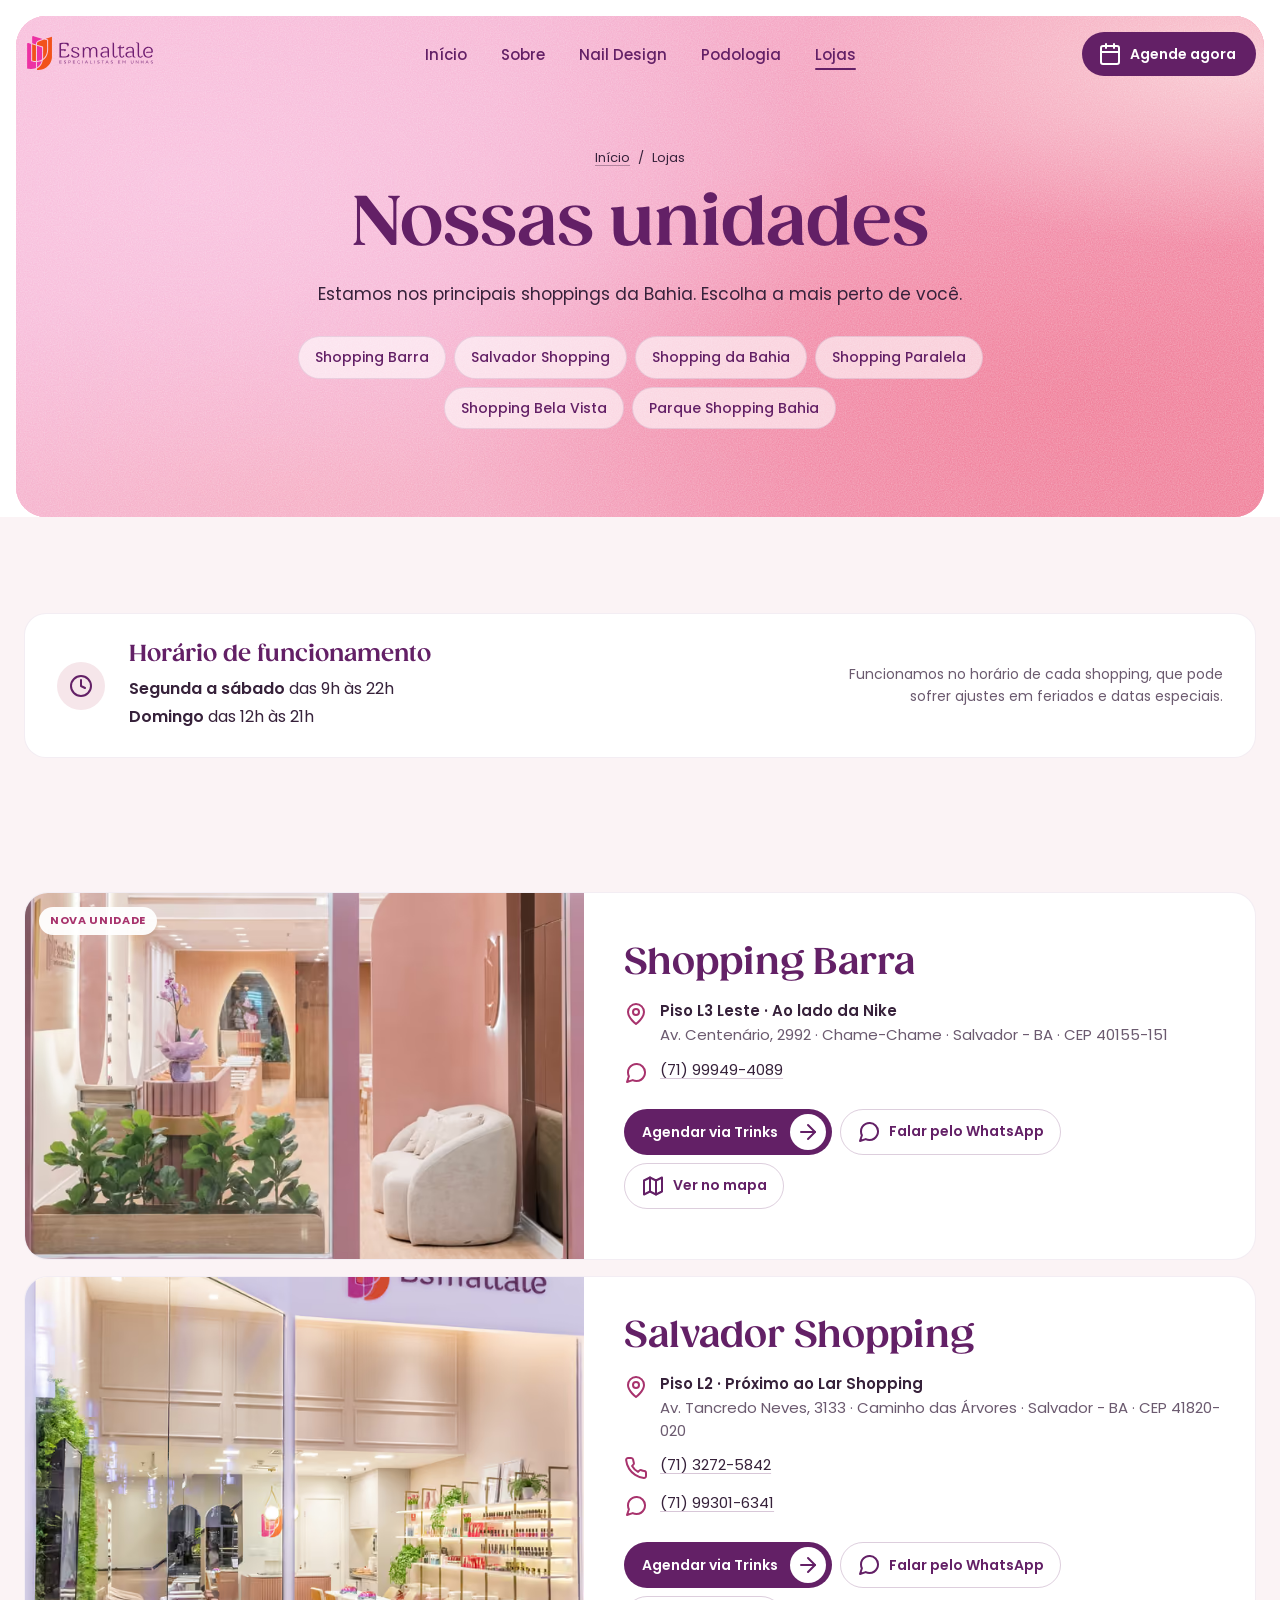
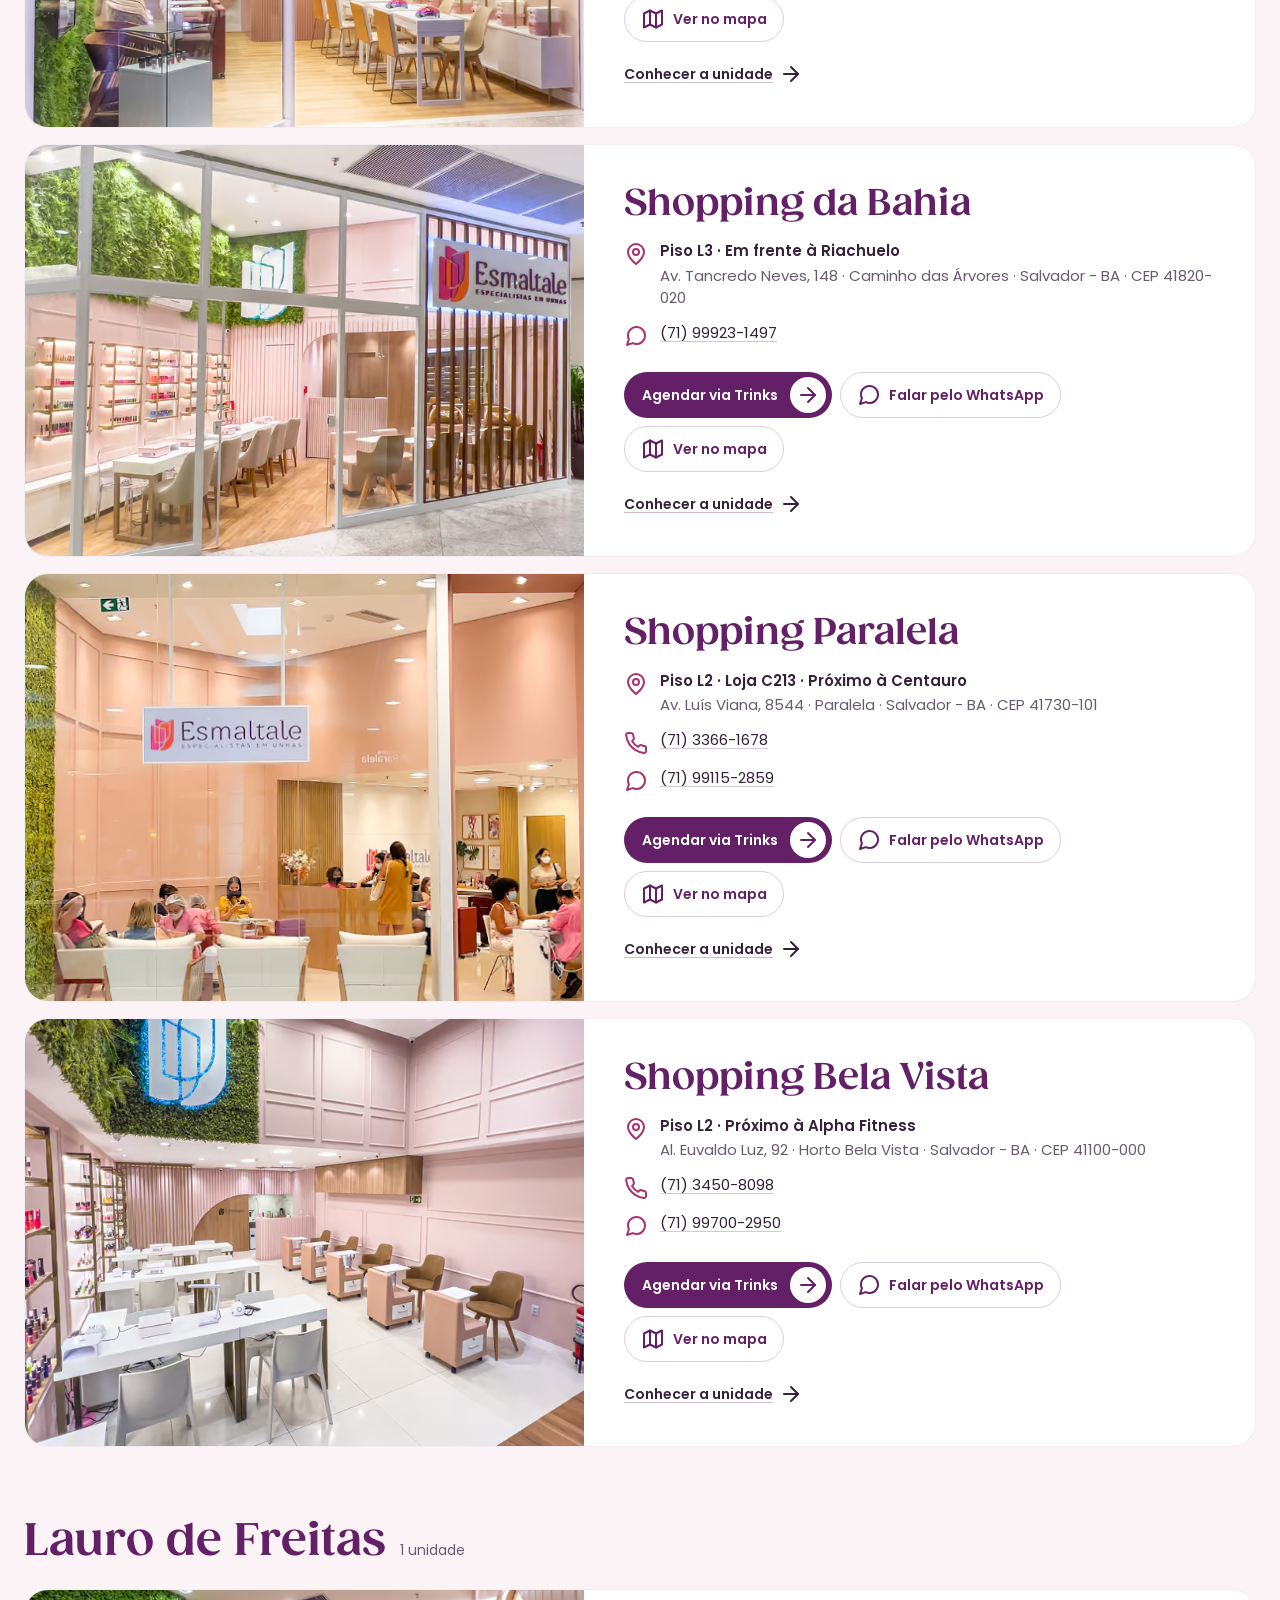
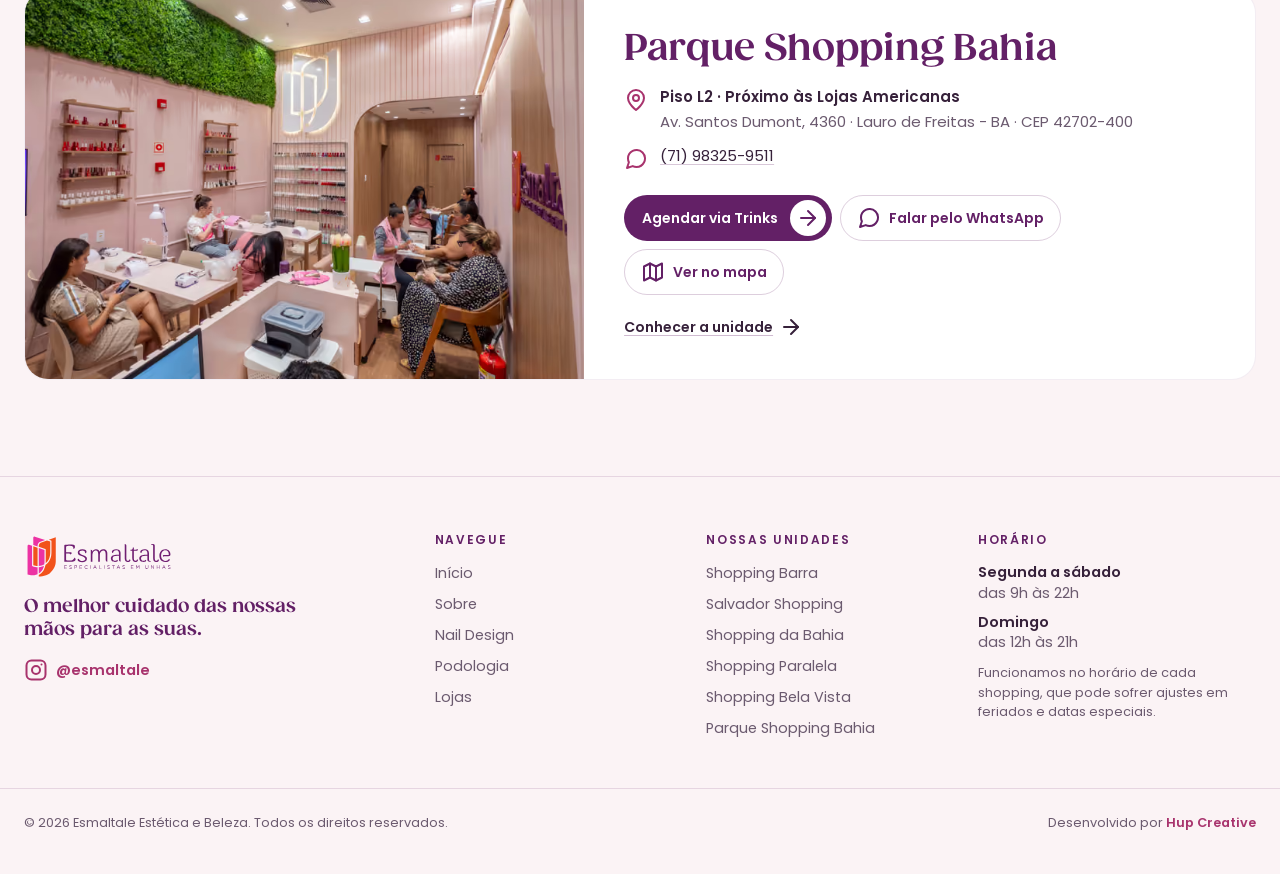
==== commit 6a7b1b55: "Site production gerado da main ff55970 Lojas: ficha do Shopping Barra mostra a área interna e tem al" ====
--- a/lojas/index.html
+++ b/lojas/index.html
@@ -1,4 +1,4 @@
-<!DOCTYPE html><html lang="pt-BR" class="is-preview"><head><meta charset="utf-8"><meta name="viewport" content="width=device-width, initial-scale=1"><title>Unidades Esmaltale em Salvador e Lauro de Freitas</title><meta name="description" content="Endereços, horários e contatos das seis unidades da Esmaltale nos shoppings de Salvador e Lauro de Freitas. Agende pelo Trinks ou WhatsApp."><link rel="canonical" href="https://esmaltale.com.br/lojas/"><meta name="robots" content="noindex, nofollow"><script>document.documentElement.classList.add('js');</script><script>
+<!DOCTYPE html><html lang="pt-BR"><head><meta charset="utf-8"><meta name="viewport" content="width=device-width, initial-scale=1"><title>Unidades Esmaltale em Salvador e Lauro de Freitas</title><meta name="description" content="Endereços, horários e contatos das seis unidades da Esmaltale nos shoppings de Salvador e Lauro de Freitas. Agende pelo Trinks ou WhatsApp."><link rel="canonical" href="https://esmaltale.com.br/lojas/"><meta name="robots" content="index, follow, max-image-preview:large, max-snippet:-1, max-video-preview:-1"><script>document.documentElement.classList.add('js');</script><script>
       addEventListener('pagereveal', function (e) {
         if (!e.viewTransition) return;
         var html = document.documentElement;
@@ -19,5 +19,53 @@
         vt.updateCallbackDone && vt.updateCallbackDone.catch(nada);
         vt.finished.catch(nada);
       });
-    </script><meta name="theme-color" content="#6B1F7C"><meta name="author" content="Esmaltale"><meta name="format-detection" content="telephone=no"><!-- O Google usa ícones em múltiplos de 48px (48, 96, 192); o .ico cobre navegadores antigos. --><link rel="icon" href="/favicon.ico" sizes="48x48"><link rel="icon" type="image/png" sizes="192x192" href="/favicon-192.png"><link rel="icon" type="image/png" sizes="96x96" href="/favicon-96.png"><link rel="icon" type="image/png" sizes="48x48" href="/favicon-48.png"><link rel="icon" type="image/png" sizes="32x32" href="/favicon-32.png"><link rel="apple-touch-icon" href="/apple-touch-icon.png"><link rel="preload" href="/_astro/gazpacho-bold.3yVyS3ha.woff2" as="font" type="font/woff2" crossorigin><link rel="alternate" type="text/plain" href="/llms.txt" title="Resumo do site para IAs (llms.txt)"><meta property="og:type" content="website"><meta property="og:locale" content="pt_BR"><meta property="og:site_name" content="Esmaltale"><meta property="og:title" content="Unidades Esmaltale em Salvador e Lauro de Freitas"><meta property="og:description" content="Endereços, horários e contatos das seis unidades da Esmaltale nos shoppings de Salvador e Lauro de Freitas. Agende pelo Trinks ou WhatsApp."><meta property="og:url" content="https://esmaltale.com.br/lojas/"><meta property="og:image" content="https://esmaltale.com.br/_astro/salvador-shopping-02.QbQevmQ8_Zq7squ.jpg"><meta property="og:image:secure_url" content="https://esmaltale.com.br/_astro/salvador-shopping-02.QbQevmQ8_Zq7squ.jpg"><meta property="og:image:type" content="image/jpeg"><meta property="og:image:width" content="1200"><meta property="og:image:height" content="630"><meta property="og:image:alt" content="Interior de uma unidade Esmaltale, com bancadas de atendimento e prateleiras de esmaltes"><meta name="twitter:card" content="summary_large_image"><meta name="twitter:title" content="Unidades Esmaltale em Salvador e Lauro de Freitas"><meta name="twitter:description" content="Endereços, horários e contatos das seis unidades da Esmaltale nos shoppings de Salvador e Lauro de Freitas. Agende pelo Trinks ou WhatsApp."><meta name="twitter:image" content="https://esmaltale.com.br/_astro/salvador-shopping-02.QbQevmQ8_Zq7squ.jpg"><meta name="twitter:image:alt" content="Interior de uma unidade Esmaltale, com bancadas de atendimento e prateleiras de esmaltes"><meta name="geo.region" content="BR-BA"><meta name="geo.placename" content="Salvador"><script type="application/ld+json">{"@context":"https://schema.org","@graph":[{"@type":"Organization","@id":"https://esmaltale.com.br/#organizacao","name":"Esmaltale","legalName":"Esmaltale Estética e Beleza","url":"https://esmaltale.com.br/","description":"Rede de esmalterias fundada em 2017 em Salvador, com seis unidades em shoppings de Salvador e Lauro de Freitas. Manicure, pedicure, alongamento de unhas, nail design, SPA dos pés e podologia, com instrumentos esterilizados em autoclave e agendamento online.","logo":{"@type":"ImageObject","@id":"https://esmaltale.com.br/#logo","url":"https://esmaltale.com.br/logo-esmaltale.png","width":1012,"height":278,"caption":"Esmaltale"},"image":{"@id":"https://esmaltale.com.br/#logo"},"slogan":"O melhor cuidado das nossas mãos para as suas.","foundingDate":"2017","foundingLocation":{"@type":"Place","name":"Salvador, Bahia, Brasil"},"areaServed":[{"@type":"City","name":"Salvador","containedInPlace":{"@type":"State","name":"Bahia"}},{"@type":"City","name":"Lauro de Freitas","containedInPlace":{"@type":"State","name":"Bahia"}}],"knowsAbout":["Manicure","Pedicure","Banho de Gel","Banho de Cristal","Alongamento de Unhas","Aplicação de Unhas Postiças","Nail Design","SPA dos Pés","Plástica dos Pés","Podologia","Esmalteria","Cuidado com as unhas","Esterilização em autoclave"],"knowsLanguage":"pt-BR","sameAs":["https://www.instagram.com/esmaltale"],"subOrganization":[{"@id":"https://esmaltale.com.br/lojas/#shopping-barra"},{"@id":"https://esmaltale.com.br/lojas/#salvador-shopping"},{"@id":"https://esmaltale.com.br/lojas/#shopping-da-bahia"},{"@id":"https://esmaltale.com.br/lojas/#shopping-paralela"},{"@id":"https://esmaltale.com.br/lojas/#shopping-bela-vista"},{"@id":"https://esmaltale.com.br/lojas/#parque-shopping-bahia"}],"hasOfferCatalog":{"@type":"OfferCatalog","@id":"https://esmaltale.com.br/#servicos","name":"Serviços Esmaltale","itemListElement":[{"@type":"Offer","position":1,"itemOffered":{"@type":"Service","name":"Manicure","description":"Cuidado completo com as unhas das mãos: limpeza, cutícula, lixamento e esmaltação com acabamento impecável.","provider":{"@id":"https://esmaltale.com.br/#organizacao"},"areaServed":[{"@type":"City","name":"Salvador","containedInPlace":{"@type":"State","name":"Bahia"}},{"@type":"City","name":"Lauro de Freitas","containedInPlace":{"@type":"State","name":"Bahia"}}]}},{"@type":"Offer","position":2,"itemOffered":{"@type":"Service","name":"Pedicure","description":"O mesmo rigor da manicure para os pés. Limpeza, cutícula, lixamento e esmaltação com atenção a cada detalhe.","provider":{"@id":"https://esmaltale.com.br/#organizacao"},"areaServed":[{"@type":"City","name":"Salvador","containedInPlace":{"@type":"State","name":"Bahia"}},{"@type":"City","name":"Lauro de Freitas","containedInPlace":{"@type":"State","name":"Bahia"}}]}},{"@type":"Offer","position":3,"itemOffered":{"@type":"Service","name":"Banho de Gel","description":"Esmaltação de longa duração com gel de alta qualidade. Brilho intenso e resistência para o dia a dia.","provider":{"@id":"https://esmaltale.com.br/#organizacao"},"areaServed":[{"@type":"City","name":"Salvador","containedInPlace":{"@type":"State","name":"Bahia"}},{"@type":"City","name":"Lauro de Freitas","containedInPlace":{"@type":"State","name":"Bahia"}}],"url":"https://esmaltale.com.br/nail-design/#banho-de-gel"}},{"@type":"Offer","position":4,"itemOffered":{"@type":"Service","name":"Banho de Cristal","description":"Esmaltação em gel que reforça a estrutura da unha natural, sem extensão. Resultado natural e duradouro.","provider":{"@id":"https://esmaltale.com.br/#organizacao"},"areaServed":[{"@type":"City","name":"Salvador","containedInPlace":{"@type":"State","name":"Bahia"}},{"@type":"City","name":"Lauro de Freitas","containedInPlace":{"@type":"State","name":"Bahia"}}],"url":"https://esmaltale.com.br/nail-design/#banho-de-cristal"}},{"@type":"Offer","position":5,"itemOffered":{"@type":"Service","name":"Alongamento de Unhas","description":"Extensão profissional com modelagem personalizada no formato que mais combina com você, sempre com refinamento e acabamento.","provider":{"@id":"https://esmaltale.com.br/#organizacao"},"areaServed":[{"@type":"City","name":"Salvador","containedInPlace":{"@type":"State","name":"Bahia"}},{"@type":"City","name":"Lauro de Freitas","containedInPlace":{"@type":"State","name":"Bahia"}}],"url":"https://esmaltale.com.br/nail-design/#fibra-de-vidro"}},{"@type":"Offer","position":6,"itemOffered":{"@type":"Service","name":"Aplicação de Unhas Postiças","description":"Solução rápida e elegante para quem quer unhas mais longas e perfeitas em qualquer ocasião.","provider":{"@id":"https://esmaltale.com.br/#organizacao"},"areaServed":[{"@type":"City","name":"Salvador","containedInPlace":{"@type":"State","name":"Bahia"}},{"@type":"City","name":"Lauro de Freitas","containedInPlace":{"@type":"State","name":"Bahia"}}]}},{"@type":"Offer","position":7,"itemOffered":{"@type":"Service","name":"Nail Design","description":"Designs exclusivos e personalizados. Do minimalismo às tendências mais ousadas para realçar o seu estilo.","provider":{"@id":"https://esmaltale.com.br/#organizacao"},"areaServed":[{"@type":"City","name":"Salvador","containedInPlace":{"@type":"State","name":"Bahia"}},{"@type":"City","name":"Lauro de Freitas","containedInPlace":{"@type":"State","name":"Bahia"}}],"url":"https://esmaltale.com.br/nail-design/"}},{"@type":"Offer","position":8,"itemOffered":{"@type":"Service","name":"SPA dos Pés","description":"Imersão relaxante com esfoliação, hidratação e massagem. Um momento só seu, do início ao fim.","provider":{"@id":"https://esmaltale.com.br/#organizacao"},"areaServed":[{"@type":"City","name":"Salvador","containedInPlace":{"@type":"State","name":"Bahia"}},{"@type":"City","name":"Lauro de Freitas","containedInPlace":{"@type":"State","name":"Bahia"}}]}},{"@type":"Offer","position":9,"itemOffered":{"@type":"Service","name":"Plástica dos Pés","description":"Tratamento intensivo para calcanhar e pele dos pés com resultados visíveis desde a primeira sessão.","provider":{"@id":"https://esmaltale.com.br/#organizacao"},"areaServed":[{"@type":"City","name":"Salvador","containedInPlace":{"@type":"State","name":"Bahia"}},{"@type":"City","name":"Lauro de Freitas","containedInPlace":{"@type":"State","name":"Bahia"}}]}},{"@type":"Offer","position":10,"itemOffered":{"@type":"Service","name":"Podologia","description":"Cuidado clínico com as unhas e a pele dos pés. Trata encravamentos, calos, fissuras e infecções com segurança e precisão.","provider":{"@id":"https://esmaltale.com.br/#organizacao"},"areaServed":[{"@type":"City","name":"Salvador","containedInPlace":{"@type":"State","name":"Bahia"}},{"@type":"City","name":"Lauro de Freitas","containedInPlace":{"@type":"State","name":"Bahia"}}],"url":"https://esmaltale.com.br/podologia/"}}]}},{"@type":"WebSite","@id":"https://esmaltale.com.br/#site","name":"Esmaltale","url":"https://esmaltale.com.br/","description":"Rede de esmalterias fundada em 2017 em Salvador, com seis unidades em shoppings de Salvador e Lauro de Freitas. Manicure, pedicure, alongamento de unhas, nail design, SPA dos pés e podologia, com instrumentos esterilizados em autoclave e agendamento online.","inLanguage":"pt-BR","publisher":{"@id":"https://esmaltale.com.br/#organizacao"},"about":{"@id":"https://esmaltale.com.br/#organizacao"}},{"@type":"CollectionPage","@id":"https://esmaltale.com.br/lojas/#pagina","url":"https://esmaltale.com.br/lojas/","name":"Unidades Esmaltale","description":"Endereços, horários e contatos das seis unidades da Esmaltale nos shoppings de Salvador e Lauro de Freitas. Agende pelo Trinks ou WhatsApp.","inLanguage":"pt-BR","isPartOf":{"@id":"https://esmaltale.com.br/#site"},"about":{"@id":"https://esmaltale.com.br/#organizacao"},"publisher":{"@id":"https://esmaltale.com.br/#organizacao"},"dateModified":"2026-11-13","primaryImageOfPage":{"@type":"ImageObject","url":"https://esmaltale.com.br/_astro/salvador-shopping-02.QbQevmQ8_Z17SpxV.jpg"},"image":"https://esmaltale.com.br/_astro/salvador-shopping-02.QbQevmQ8_Z17SpxV.jpg","mainEntity":[{"@id":"https://esmaltale.com.br/lojas/#shopping-barra"},{"@id":"https://esmaltale.com.br/lojas/#salvador-shopping"},{"@id":"https://esmaltale.com.br/lojas/#shopping-da-bahia"},{"@id":"https://esmaltale.com.br/lojas/#shopping-paralela"},{"@id":"https://esmaltale.com.br/lojas/#shopping-bela-vista"},{"@id":"https://esmaltale.com.br/lojas/#parque-shopping-bahia"}],"breadcrumb":{"@id":"https://esmaltale.com.br/lojas/#trilha"}},{"@type":"BreadcrumbList","@id":"https://esmaltale.com.br/lojas/#trilha","itemListElement":[{"@type":"ListItem","position":1,"name":"Início","item":"https://esmaltale.com.br/"},{"@type":"ListItem","position":2,"name":"Lojas","item":"https://esmaltale.com.br/lojas/"}]},{"@type":["BeautySalon","NailSalon"],"@id":"https://esmaltale.com.br/lojas/#shopping-barra","name":"Esmaltale Shopping Barra","description":"Esmalteria Esmaltale no Shopping Barra, em Salvador (Piso L3 Leste · Ao lado da Nike): manicure, pedicure, alongamento, nail design, SPA dos pés e podologia.","parentOrganization":{"@id":"https://esmaltale.com.br/#organizacao"},"brand":{"@id":"https://esmaltale.com.br/#organizacao"},"url":"https://esmaltale.com.br/lojas/#shopping-barra","logo":{"@id":"https://esmaltale.com.br/#logo"},"image":"https://esmaltale.com.br/_astro/shopping-barra.DRvl4hel_Z1ttJGO.jpg","telephone":"+5571999494089","address":{"@type":"PostalAddress","streetAddress":"Av. Centenário, 2992, Piso L3 Leste","addressNeighborhood":"Chame-Chame","addressLocality":"Salvador","addressRegion":"BA","postalCode":"40155-151","addressCountry":"BR"},"containedInPlace":{"@type":"ShoppingCenter","name":"Shopping Barra","address":{"@type":"PostalAddress","streetAddress":"Av. Centenário, 2992","addressLocality":"Salvador","addressRegion":"BA","postalCode":"40155-151","addressCountry":"BR"}},"geo":{"@type":"GeoCoordinates","latitude":-13.0071675,"longitude":-38.5247271},"hasMap":"https://www.google.com/maps?cid=7693819465966985537","areaServed":{"@type":"City","name":"Salvador"},"openingHoursSpecification":[{"@type":"OpeningHoursSpecification","dayOfWeek":["Monday","Tuesday","Wednesday","Thursday","Friday","Saturday"],"opens":"09:00","closes":"22:00"},{"@type":"OpeningHoursSpecification","dayOfWeek":["Sunday"],"opens":"12:00","closes":"21:00"}],"currenciesAccepted":"BRL","knowsLanguage":"pt-BR","hasOfferCatalog":{"@id":"https://esmaltale.com.br/#servicos"},"contactPoint":{"@type":"ContactPoint","contactType":"agendamento","telephone":"+5571999494089","url":"https://wa.me/5571999494089","availableLanguage":"pt-BR"},"sameAs":["https://www.google.com/maps?cid=7693819465966985537","https://www.trinks.com/esmaltale-shopping-barra"],"potentialAction":{"@type":"ReserveAction","name":"Agendar pelo Trinks","target":{"@type":"EntryPoint","urlTemplate":"https://www.trinks.com/esmaltale-shopping-barra","inLanguage":"pt-BR"}}},{"@type":["BeautySalon","NailSalon"],"@id":"https://esmaltale.com.br/lojas/#salvador-shopping","name":"Esmaltale Salvador Shopping","description":"Esmalteria Esmaltale no Salvador Shopping, em Salvador (Piso L2 · Próximo ao Lar Shopping): manicure, pedicure, alongamento, nail design, SPA dos pés e podologia.","parentOrganization":{"@id":"https://esmaltale.com.br/#organizacao"},"brand":{"@id":"https://esmaltale.com.br/#organizacao"},"url":"https://esmaltale.com.br/lojas/#salvador-shopping","logo":{"@id":"https://esmaltale.com.br/#logo"},"image":"https://esmaltale.com.br/_astro/salvador-shopping.BZX32VnW_Z239For.jpg","telephone":"+557132725842","address":{"@type":"PostalAddress","streetAddress":"Av. Tancredo Neves, 3133, Piso L2","addressNeighborhood":"Caminho das Árvores","addressLocality":"Salvador","addressRegion":"BA","postalCode":"41820-020","addressCountry":"BR"},"containedInPlace":{"@type":"ShoppingCenter","name":"Salvador Shopping","address":{"@type":"PostalAddress","streetAddress":"Av. Tancredo Neves, 3133","addressLocality":"Salvador","addressRegion":"BA","postalCode":"41820-020","addressCountry":"BR"}},"geo":{"@type":"GeoCoordinates","latitude":-12.9785509,"longitude":-38.4541098},"hasMap":"https://www.google.com/maps?cid=7686953596061038359","areaServed":{"@type":"City","name":"Salvador"},"openingHoursSpecification":[{"@type":"OpeningHoursSpecification","dayOfWeek":["Monday","Tuesday","Wednesday","Thursday","Friday","Saturday"],"opens":"09:00","closes":"22:00"},{"@type":"OpeningHoursSpecification","dayOfWeek":["Sunday"],"opens":"12:00","closes":"21:00"}],"currenciesAccepted":"BRL","knowsLanguage":"pt-BR","hasOfferCatalog":{"@id":"https://esmaltale.com.br/#servicos"},"contactPoint":{"@type":"ContactPoint","contactType":"agendamento","telephone":"+5571993016341","url":"https://wa.me/5571993016341","availableLanguage":"pt-BR"},"sameAs":["https://www.google.com/maps?cid=7686953596061038359","https://www.trinks.com/esmaltalesalvadorshopping","https://loja.esmaltale.com.br/conheca/salvadorshopping"],"potentialAction":{"@type":"ReserveAction","name":"Agendar pelo Trinks","target":{"@type":"EntryPoint","urlTemplate":"https://www.trinks.com/esmaltalesalvadorshopping","inLanguage":"pt-BR"}}},{"@type":["BeautySalon","NailSalon"],"@id":"https://esmaltale.com.br/lojas/#shopping-da-bahia","name":"Esmaltale Shopping da Bahia","description":"Esmalteria Esmaltale no Shopping da Bahia, em Salvador (Piso L3 · Em frente à Riachuelo): manicure, pedicure, alongamento, nail design, SPA dos pés e podologia.","parentOrganization":{"@id":"https://esmaltale.com.br/#organizacao"},"brand":{"@id":"https://esmaltale.com.br/#organizacao"},"url":"https://esmaltale.com.br/lojas/#shopping-da-bahia","logo":{"@id":"https://esmaltale.com.br/#logo"},"image":"https://esmaltale.com.br/_astro/shopping-da-bahia.BCdLF40N_Z1iis1s.jpg","telephone":"+5571999231497","address":{"@type":"PostalAddress","streetAddress":"Av. Tancredo Neves, 148, Piso L3","addressNeighborhood":"Caminho das Árvores","addressLocality":"Salvador","addressRegion":"BA","postalCode":"41820-020","addressCountry":"BR"},"containedInPlace":{"@type":"ShoppingCenter","name":"Shopping da Bahia","address":{"@type":"PostalAddress","streetAddress":"Av. Tancredo Neves, 148","addressLocality":"Salvador","addressRegion":"BA","postalCode":"41820-020","addressCountry":"BR"}},"geo":{"@type":"GeoCoordinates","latitude":-12.9817061,"longitude":-38.4646255},"hasMap":"https://www.google.com/maps?cid=3673152592179540768","areaServed":{"@type":"City","name":"Salvador"},"openingHoursSpecification":[{"@type":"OpeningHoursSpecification","dayOfWeek":["Monday","Tuesday","Wednesday","Thursday","Friday","Saturday"],"opens":"09:00","closes":"22:00"},{"@type":"OpeningHoursSpecification","dayOfWeek":["Sunday"],"opens":"12:00","closes":"21:00"}],"currenciesAccepted":"BRL","knowsLanguage":"pt-BR","hasOfferCatalog":{"@id":"https://esmaltale.com.br/#servicos"},"contactPoint":{"@type":"ContactPoint","contactType":"agendamento","telephone":"+5571999231497","url":"https://wa.me/5571999231497","availableLanguage":"pt-BR"},"sameAs":["https://www.google.com/maps?cid=3673152592179540768","https://www.trinks.com/esmaltale-shopping-da-bahia-","https://loja.esmaltale.com.br/conheca/shoppingdabahia"],"potentialAction":{"@type":"ReserveAction","name":"Agendar pelo Trinks","target":{"@type":"EntryPoint","urlTemplate":"https://www.trinks.com/esmaltale-shopping-da-bahia-","inLanguage":"pt-BR"}}},{"@type":["BeautySalon","NailSalon"],"@id":"https://esmaltale.com.br/lojas/#shopping-paralela","name":"Esmaltale Shopping Paralela","description":"Esmalteria Esmaltale no Shopping Paralela, em Salvador (Piso L2 · Loja C213 · Próximo à Centauro): manicure, pedicure, alongamento, nail design, SPA dos pés e podologia.","parentOrganization":{"@id":"https://esmaltale.com.br/#organizacao"},"brand":{"@id":"https://esmaltale.com.br/#organizacao"},"url":"https://esmaltale.com.br/lojas/#shopping-paralela","logo":{"@id":"https://esmaltale.com.br/#logo"},"image":"https://esmaltale.com.br/_astro/shopping-paralela.I9VgSTXT_Z15roR4.jpg","telephone":"+557133661678","address":{"@type":"PostalAddress","streetAddress":"Av. Luís Viana, 8544, Piso L2, Loja C213","addressNeighborhood":"Paralela","addressLocality":"Salvador","addressRegion":"BA","postalCode":"41730-101","addressCountry":"BR"},"containedInPlace":{"@type":"ShoppingCenter","name":"Shopping Paralela","address":{"@type":"PostalAddress","streetAddress":"Av. Luís Viana, 8544","addressLocality":"Salvador","addressRegion":"BA","postalCode":"41730-101","addressCountry":"BR"}},"geo":{"@type":"GeoCoordinates","latitude":-12.9366876,"longitude":-38.3945855},"hasMap":"https://www.google.com/maps?cid=1865418680387577062","areaServed":{"@type":"City","name":"Salvador"},"openingHoursSpecification":[{"@type":"OpeningHoursSpecification","dayOfWeek":["Monday","Tuesday","Wednesday","Thursday","Friday","Saturday"],"opens":"09:00","closes":"22:00"},{"@type":"OpeningHoursSpecification","dayOfWeek":["Sunday"],"opens":"12:00","closes":"21:00"}],"currenciesAccepted":"BRL","knowsLanguage":"pt-BR","hasOfferCatalog":{"@id":"https://esmaltale.com.br/#servicos"},"contactPoint":{"@type":"ContactPoint","contactType":"agendamento","telephone":"+5571991152859","url":"https://wa.me/5571991152859","availableLanguage":"pt-BR"},"sameAs":["https://www.google.com/maps?cid=1865418680387577062","https://www.trinks.com/esmaltale-shop-paralela","https://loja.esmaltale.com.br/conheca/shoppingparalela"],"potentialAction":{"@type":"ReserveAction","name":"Agendar pelo Trinks","target":{"@type":"EntryPoint","urlTemplate":"https://www.trinks.com/esmaltale-shop-paralela","inLanguage":"pt-BR"}}},{"@type":["BeautySalon","NailSalon"],"@id":"https://esmaltale.com.br/lojas/#shopping-bela-vista","name":"Esmaltale Shopping Bela Vista","description":"Esmalteria Esmaltale no Shopping Bela Vista, em Salvador (Piso L2 · Próximo à Alpha Fitness): manicure, pedicure, alongamento, nail design, SPA dos pés e podologia.","parentOrganization":{"@id":"https://esmaltale.com.br/#organizacao"},"brand":{"@id":"https://esmaltale.com.br/#organizacao"},"url":"https://esmaltale.com.br/lojas/#shopping-bela-vista","logo":{"@id":"https://esmaltale.com.br/#logo"},"image":"https://esmaltale.com.br/_astro/shopping-bela-vista.RmHpDEH2_ZMXTFr.jpg","telephone":"+557134508098","address":{"@type":"PostalAddress","streetAddress":"Al. Euvaldo Luz, 92, Piso L2","addressNeighborhood":"Horto Bela Vista","addressLocality":"Salvador","addressRegion":"BA","postalCode":"41100-000","addressCountry":"BR"},"containedInPlace":{"@type":"ShoppingCenter","name":"Shopping Bela Vista","address":{"@type":"PostalAddress","streetAddress":"Al. Euvaldo Luz, 92","addressLocality":"Salvador","addressRegion":"BA","postalCode":"41100-000","addressCountry":"BR"}},"geo":{"@type":"GeoCoordinates","latitude":-12.9704379,"longitude":-38.4742036},"hasMap":"https://www.google.com/maps?cid=11797337463690376936","areaServed":{"@type":"City","name":"Salvador"},"openingHoursSpecification":[{"@type":"OpeningHoursSpecification","dayOfWeek":["Monday","Tuesday","Wednesday","Thursday","Friday","Saturday"],"opens":"09:00","closes":"22:00"},{"@type":"OpeningHoursSpecification","dayOfWeek":["Sunday"],"opens":"12:00","closes":"21:00"}],"currenciesAccepted":"BRL","knowsLanguage":"pt-BR","hasOfferCatalog":{"@id":"https://esmaltale.com.br/#servicos"},"contactPoint":{"@type":"ContactPoint","contactType":"agendamento","telephone":"+5571997002950","url":"https://wa.me/5571997002950","availableLanguage":"pt-BR"},"sameAs":["https://www.google.com/maps?cid=11797337463690376936","https://www.trinks.com/esmaltale-shopping-bela-vista","https://loja.esmaltale.com.br/conheca/shoppingbelavista"],"potentialAction":{"@type":"ReserveAction","name":"Agendar pelo Trinks","target":{"@type":"EntryPoint","urlTemplate":"https://www.trinks.com/esmaltale-shopping-bela-vista","inLanguage":"pt-BR"}}},{"@type":["BeautySalon","NailSalon"],"@id":"https://esmaltale.com.br/lojas/#parque-shopping-bahia","name":"Esmaltale Parque Shopping Bahia","description":"Esmalteria Esmaltale no Parque Shopping Bahia, em Lauro de Freitas (Piso L2 · Próximo às Lojas Americanas): manicure, pedicure, alongamento, nail design, SPA dos pés e podologia.","parentOrganization":{"@id":"https://esmaltale.com.br/#organizacao"},"brand":{"@id":"https://esmaltale.com.br/#organizacao"},"url":"https://esmaltale.com.br/lojas/#parque-shopping-bahia","logo":{"@id":"https://esmaltale.com.br/#logo"},"image":"https://esmaltale.com.br/_astro/parque-shopping-bahia.ALylXDoR_1guLSz.jpg","telephone":"+5571983259511","address":{"@type":"PostalAddress","streetAddress":"Av. Santos Dumont, 4360, Piso L2","addressLocality":"Lauro de Freitas","addressRegion":"BA","postalCode":"42702-400","addressCountry":"BR"},"containedInPlace":{"@type":"ShoppingCenter","name":"Parque Shopping Bahia","address":{"@type":"PostalAddress","streetAddress":"Av. Santos Dumont, 4360","addressLocality":"Lauro de Freitas","addressRegion":"BA","postalCode":"42702-400","addressCountry":"BR"}},"geo":{"@type":"GeoCoordinates","latitude":-12.8884395,"longitude":-38.318028},"hasMap":"https://www.google.com/maps?cid=17028121796568796822","areaServed":{"@type":"City","name":"Lauro de Freitas"},"openingHoursSpecification":[{"@type":"OpeningHoursSpecification","dayOfWeek":["Monday","Tuesday","Wednesday","Thursday","Friday","Saturday"],"opens":"09:00","closes":"22:00"},{"@type":"OpeningHoursSpecification","dayOfWeek":["Sunday"],"opens":"12:00","closes":"21:00"}],"currenciesAccepted":"BRL","knowsLanguage":"pt-BR","hasOfferCatalog":{"@id":"https://esmaltale.com.br/#servicos"},"contactPoint":{"@type":"ContactPoint","contactType":"agendamento","telephone":"+5571983259511","url":"https://wa.me/5571983259511","availableLanguage":"pt-BR"},"sameAs":["https://www.google.com/maps?cid=17028121796568796822","https://www.trinks.com/esmaltale-salvador-norte-shopping","https://loja.esmaltale.com.br/conheca/parqueshoppingbahia"],"potentialAction":{"@type":"ReserveAction","name":"Agendar pelo Trinks","target":{"@type":"EntryPoint","urlTemplate":"https://www.trinks.com/esmaltale-salvador-norte-shopping","inLanguage":"pt-BR"}}}]}</script><link rel="stylesheet" href="/_astro/BaseLayout.DVXbwnxV.css"><style>.hero-internal[data-astro-cid-avl7maqe]{padding:calc(var(--preview-h) + var(--frame-inset)) var(--frame-inset) 0;background-color:var(--color-white)}.hero-internal__frame[data-astro-cid-avl7maqe]{isolation:isolate;padding-top:calc(var(--header-h) + 32px);color:var(--color-purple);background-color:var(--color-blush);border-radius:18px;padding-bottom:56px;position:relative;overflow:hidden}.hero-internal__grid[data-astro-cid-avl7maqe]{z-index:1;align-items:center;gap:40px;display:grid;position:relative}.hero-internal__midia[data-astro-cid-avl7maqe]{min-width:0}.hero-internal__texto[data-astro-cid-avl7maqe]{text-align:center;max-width:760px;animation:heroInternoEntra 1s var(--ease-out-expo) both;margin-inline:auto}.hero-internal__trilha[data-astro-cid-avl7maqe]{color:var(--color-purple-dark);justify-content:center;gap:8px;margin-bottom:20px;font-size:.8125rem;display:flex}.hero-internal__trilha[data-astro-cid-avl7maqe] a[data-astro-cid-avl7maqe]{text-underline-offset:3px;transition:color .25s var(--ease);text-decoration:underline #36213a59}.hero-internal__trilha[data-astro-cid-avl7maqe] a[data-astro-cid-avl7maqe]:hover{color:var(--color-purple)}.hero-internal__tag[data-astro-cid-avl7maqe]{letter-spacing:.16em;text-transform:uppercase;color:var(--color-purple-dark);margin-bottom:14px;font-size:.8125rem;font-style:italic;display:block}.hero-internal__title[data-astro-cid-avl7maqe]{letter-spacing:-.012em;text-wrap:balance;font-size:clamp(2.4rem,5.4vw,4.25rem);line-height:1.04}.hero-internal__texto[data-astro-cid-avl7maqe] p{max-width:62ch;color:var(--color-purple-dark);margin:20px auto 0;font-size:1.0625rem;line-height:1.7}.hero-internal__texto[data-astro-cid-avl7maqe] .hero-internal__acoes{flex-wrap:wrap;justify-content:center;gap:12px 24px;margin-top:32px;display:flex}@keyframes heroInternoEntra{0%{opacity:0;transform:translateY(24px)}}@media (width>=768px){.hero-internal__frame[data-astro-cid-avl7maqe]{padding-top:calc(var(--header-h) + 56px);border-radius:30px;padding-bottom:88px}}@media (width>=1024px){.hero-internal__frame--midia[data-astro-cid-avl7maqe] .hero-internal__grid[data-astro-cid-avl7maqe]{grid-template-columns:minmax(0,1.05fr) minmax(0,.95fr);gap:64px}.hero-internal__frame--midia[data-astro-cid-avl7maqe] .hero-internal__texto[data-astro-cid-avl7maqe]{text-align:left;margin-inline:0}.hero-internal__frame--midia[data-astro-cid-avl7maqe] .hero-internal__trilha[data-astro-cid-avl7maqe]{justify-content:flex-start}.hero-internal__frame--midia[data-astro-cid-avl7maqe] .hero-internal__texto[data-astro-cid-avl7maqe] p{margin-inline:0}.hero-internal__frame--midia[data-astro-cid-avl7maqe] .hero-internal__texto[data-astro-cid-avl7maqe] .hero-internal__acoes{justify-content:flex-start}.hero-internal__frame--sangrada[data-astro-cid-avl7maqe]{padding-bottom:0}.hero-internal__frame--sangrada[data-astro-cid-avl7maqe] .hero-internal__grid[data-astro-cid-avl7maqe]{align-items:stretch}.hero-internal__frame--sangrada[data-astro-cid-avl7maqe] .hero-internal__texto[data-astro-cid-avl7maqe]{align-self:center;padding-bottom:88px}}@media (width<=1023px){.hero-internal__frame--sangrada[data-astro-cid-avl7maqe]{padding-bottom:0}.hero-internal__frame--sangrada[data-astro-cid-avl7maqe] .hero-internal__midia[data-astro-cid-avl7maqe]{margin-inline:calc(-1 * var(--gutter))}}@media (prefers-reduced-motion:reduce){.hero-internal__texto[data-astro-cid-avl7maqe]{animation:none}}
-</style><link rel="stylesheet" href="/_astro/lojas.CVytcX7_.css"></head><body><a href="#conteudo" class="skip-link">Pular para o conteúdo</a><div class="preview-banner" role="note" data-astro-cid-kpkc6gqe>Versão de prévia</div><header class="site-header" data-header data-astro-cid-isef26zo><div class="container site-header__inner" data-astro-cid-isef26zo><a href="/" class="site-header__logo" aria-label="Esmaltale, página inicial" data-astro-cid-isef26zo><img src="/_astro/logo-cor.Dva9ngQj.svg" width="140" height="43" alt="" class="logo" data-astro-cid-isef26zo></a><nav class="site-nav" aria-label="Principal" data-astro-cid-isef26zo><ul data-astro-cid-isef26zo><li data-astro-cid-isef26zo><a href="/" data-astro-cid-isef26zo>Início</a></li><li data-astro-cid-isef26zo><a href="/sobre/" data-astro-cid-isef26zo>Sobre</a></li><li data-astro-cid-isef26zo><a href="/nail-design/" data-astro-cid-isef26zo>Nail Design</a></li><li data-astro-cid-isef26zo><a href="/podologia/" data-astro-cid-isef26zo>Podologia</a></li><li data-astro-cid-isef26zo><a href="/lojas/" aria-current="page" data-astro-cid-isef26zo>Lojas</a></li></ul></nav><button type="button" class="site-header__cta" data-booking data-booking-origem="header" data-astro-cid-isef26zo><svg xmlns="http://www.w3.org/2000/svg" viewBox="0 0 24 24" width="18" height="18" fill="none" stroke="currentColor" stroke-width="2" stroke-linecap="round" stroke-linejoin="round" class="icon" aria-hidden="true" focusable="false"><rect pathLength="1" x="3" y="4" width="18" height="18" rx="2"></rect><path pathLength="1" d="M16 2v4"></path><path pathLength="1" d="M8 2v4"></path><path pathLength="1" d="M3 10h18"></path></svg>Agende agora</button><button type="button" class="site-header__toggle" aria-expanded="false" aria-controls="mobile-menu" aria-label="Abrir menu" data-menu-toggle data-astro-cid-isef26zo><svg xmlns="http://www.w3.org/2000/svg" viewBox="0 0 24 24" width="24" height="24" fill="none" stroke="currentColor" stroke-width="2" stroke-linecap="round" stroke-linejoin="round" class="icon" aria-hidden="true" focusable="false"><path pathLength="1" d="M4 7h16"></path><path pathLength="1" d="M4 12h16"></path><path pathLength="1" d="M4 17h16"></path></svg></button></div></header><div class="mobile-menu" id="mobile-menu" hidden data-mobile-menu data-astro-cid-isef26zo><div class="gradiente-marca mobile-menu__fundo" aria-hidden="true" data-astro-cid-isef26zo></div><div class="mobile-menu__top container" data-astro-cid-isef26zo><img src="/_astro/logo-cor.Dva9ngQj.svg" width="140" height="43" alt="Esmaltale" class="logo" data-astro-cid-isef26zo><button type="button" class="mobile-menu__close" aria-label="Fechar menu" data-menu-close data-astro-cid-isef26zo><svg xmlns="http://www.w3.org/2000/svg" viewBox="0 0 24 24" width="24" height="24" fill="none" stroke="currentColor" stroke-width="2" stroke-linecap="round" stroke-linejoin="round" class="icon" aria-hidden="true" focusable="false"><path pathLength="1" d="M18 6 6 18"></path><path pathLength="1" d="m6 6 12 12"></path></svg></button></div><nav aria-label="Menu" class="mobile-menu__nav container" data-astro-cid-isef26zo><ul data-astro-cid-isef26zo><li style="--n:0" data-astro-cid-isef26zo><a href="/" data-astro-cid-isef26zo>Início</a></li><li style="--n:1" data-astro-cid-isef26zo><a href="/sobre/" data-astro-cid-isef26zo>Sobre</a></li><li style="--n:2" data-astro-cid-isef26zo><a href="/nail-design/" data-astro-cid-isef26zo>Nail Design</a></li><li style="--n:3" data-astro-cid-isef26zo><a href="/podologia/" data-astro-cid-isef26zo>Podologia</a></li><li style="--n:4" data-astro-cid-isef26zo><a href="/lojas/" aria-current="page" data-astro-cid-isef26zo>Lojas</a></li></ul><button type="button" class="specular-button specular-button--dark" style="--n:5" data-booking data-booking-origem="header" data-astro-cid-isef26zo>Agende agora</button></nav></div><script type="module">var e=document.querySelector(`[data-header]`),t=document.querySelector(`[data-mobile-menu]`),n=document.querySelector(`[data-menu-toggle]`),r=document.querySelector(`[data-menu-close]`),i=()=>e?.classList.toggle(`is-scrolled`,window.scrollY>24);i(),window.addEventListener(`scroll`,i,{passive:!0});var a=window.matchMedia(`(prefers-reduced-motion: reduce)`),o;function s(){t&&n&&(window.clearTimeout(o),t.classList.remove(`is-closing`),t.hidden=!1,t.classList.add(`is-open`),n.setAttribute(`aria-expanded`,`true`),document.body.style.overflow=`hidden`,r?.focus({preventScroll:!0}))}function c(){t&&(t.hidden=!0,t.classList.remove(`is-open`,`is-closing`),document.body.style.overflow=``)}function l(e=!0,r=!1){if(t&&n&&!t.hidden&&!t.classList.contains(`is-closing`)){if(n.setAttribute(`aria-expanded`,`false`),e&&n.focus({preventScroll:!0}),r||a.matches)return c();t.classList.remove(`is-open`),t.classList.add(`is-closing`),o=window.setTimeout(c,340)}}n?.addEventListener(`click`,s),r?.addEventListener(`click`,()=>l()),t?.querySelectorAll(`a, [data-booking]`).forEach(e=>e.addEventListener(`click`,()=>{let t=e.getAttribute(`href`);(!t||t.startsWith(`#`)||new URL(t,location.href).pathname===location.pathname)&&l(!1)})),window.addEventListener(`pageshow`,e=>{e.persisted&&l(!1,!0)}),document.addEventListener(`keydown`,e=>{if(t&&!t.hidden&&(e.key===`Escape`&&l(),e.key===`Tab`)){let n=t.querySelectorAll(`a, button`),r=n[0],i=n[n.length-1];e.shiftKey&&document.activeElement===r?(e.preventDefault(),i.focus()):!e.shiftKey&&document.activeElement===i&&(e.preventDefault(),r.focus())}}),window.matchMedia(`(min-width: 1024px)`).addEventListener(`change`,e=>{e.matches&&l(!1)});</script><main id="conteudo"><section class="hero-internal" data-hero data-astro-cid-avl7maqe><div class="hero-internal__frame" data-astro-cid-avl7maqe><div class="gradiente-marca" aria-hidden="true" data-astro-cid-avl7maqe></div><div class="container hero-internal__grid" data-astro-cid-avl7maqe><div class="hero-internal__texto" data-astro-cid-avl7maqe><nav class="hero-internal__trilha" aria-label="Trilha de navegação" data-astro-cid-avl7maqe><a href="/" data-astro-cid-avl7maqe>Início</a><span aria-hidden="true" data-astro-cid-avl7maqe>/</span><span aria-current="page" data-astro-cid-avl7maqe>Lojas</span></nav><h1 class="hero-internal__title" data-astro-cid-avl7maqe>Nossas unidades</h1><p data-astro-cid-qg7a4bbr>Estamos nos principais shoppings da Bahia. Escolha a mais perto de você.</p><ul class="atalhos" aria-label="Ir para a unidade" data-astro-cid-qg7a4bbr><li data-astro-cid-qg7a4bbr><a href="#shopping-barra" class="atalhos__item" data-astro-cid-qg7a4bbr>Shopping Barra</a></li><li data-astro-cid-qg7a4bbr><a href="#salvador-shopping" class="atalhos__item" data-astro-cid-qg7a4bbr>Salvador Shopping</a></li><li data-astro-cid-qg7a4bbr><a href="#shopping-da-bahia" class="atalhos__item" data-astro-cid-qg7a4bbr>Shopping da Bahia</a></li><li data-astro-cid-qg7a4bbr><a href="#shopping-paralela" class="atalhos__item" data-astro-cid-qg7a4bbr>Shopping Paralela</a></li><li data-astro-cid-qg7a4bbr><a href="#shopping-bela-vista" class="atalhos__item" data-astro-cid-qg7a4bbr>Shopping Bela Vista</a></li><li data-astro-cid-qg7a4bbr><a href="#parque-shopping-bahia" class="atalhos__item" data-astro-cid-qg7a4bbr>Parque Shopping Bahia</a></li></ul></div></div></div></section><section class="section section--neutral lojas" aria-label="Unidades e horário" data-astro-cid-qg7a4bbr><div class="container" data-astro-cid-qg7a4bbr><!-- Horário --><div class="horario" data-reveal data-astro-cid-qg7a4bbr><span class="horario__icone" data-astro-cid-qg7a4bbr><svg xmlns="http://www.w3.org/2000/svg" viewBox="0 0 24 24" width="24" height="24" fill="none" stroke="currentColor" stroke-width="2" stroke-linecap="round" stroke-linejoin="round" class="icon" aria-hidden="true" focusable="false"><circle pathLength="1" cx="12" cy="12" r="10"></circle><path pathLength="1" d="M12 6v6l4 2"></path></svg></span><div class="horario__texto" data-astro-cid-qg7a4bbr><h2 class="horario__titulo" data-astro-cid-qg7a4bbr>Horário de funcionamento</h2><ul class="horario__linhas" data-astro-cid-qg7a4bbr><li data-astro-cid-qg7a4bbr><strong data-astro-cid-qg7a4bbr>Segunda a sábado</strong> das 9h às 22h</li><li data-astro-cid-qg7a4bbr><strong data-astro-cid-qg7a4bbr>Domingo</strong> das 12h às 21h</li></ul></div><p class="horario__nota" data-astro-cid-qg7a4bbr>Funcionamos no horário de cada shopping, que pode sofrer ajustes em feriados e datas especiais.</p></div><div class="cidade" data-astro-cid-qg7a4bbr><div class="cidade__cabeca" data-reveal data-astro-cid-qg7a4bbr><h2 class="cidade__nome" data-astro-cid-qg7a4bbr>Salvador</h2><span class="cidade__total" data-astro-cid-qg7a4bbr>5 unidades</span></div><div class="fichas" data-astro-cid-qg7a4bbr><article class="ficha" id="shopping-barra" data-unit="shopping-barra" aria-labelledby="shopping-barra-nome" data-reveal data-astro-cid-qg7a4bbr><div class="ficha__media" data-astro-cid-qg7a4bbr><picture data-astro-cid-qg7a4bbr="true"><source srcset="/_astro/shopping-barra-mini.DGlNb44W_14TmvI.avif 480w, /_astro/shopping-barra-mini.DGlNb44W_1UUtG2.avif 720w, /_astro/shopping-barra-mini.DGlNb44W_24vR77.avif 960w" type="image/avif" sizes="(min-width: 1024px) 520px, 92vw"><source srcset="/_astro/shopping-barra-mini.DGlNb44W_2duPaF.webp 480w, /_astro/shopping-barra-mini.DGlNb44W_Z20FbsW.webp 720w, /_astro/shopping-barra-mini.DGlNb44W_Z1R4N2R.webp 960w" type="image/webp" sizes="(min-width: 1024px) 520px, 92vw"><img src="/_astro/shopping-barra-mini.DGlNb44W_1FNYbd.jpg" srcset="/_astro/shopping-barra-mini.DGlNb44W_GctzO.jpg 480w, /_astro/shopping-barra-mini.DGlNb44W_1xdAK8.jpg 720w, /_astro/shopping-barra-mini.DGlNb44W_1FNYbd.jpg 960w" sizes="(min-width: 1024px) 520px, 92vw" alt="Unidade Esmaltale Shopping Barra, esmalteria em Salvador" style="object-position: center" loading="lazy" data-astro-cid-qg7a4bbr="true" decoding="async" width="960" height="720" class="ficha__img"></picture><span class="ficha__tag" data-astro-cid-qg7a4bbr>Nova unidade</span></div><div class="ficha__corpo" data-astro-cid-qg7a4bbr><h3 class="ficha__nome" id="shopping-barra-nome" data-astro-cid-qg7a4bbr>Shopping Barra</h3><ul class="ficha__dados" data-astro-cid-qg7a4bbr><li data-astro-cid-qg7a4bbr><svg xmlns="http://www.w3.org/2000/svg" viewBox="0 0 24 24" width="18" height="18" fill="none" stroke="currentColor" stroke-width="2" stroke-linecap="round" stroke-linejoin="round" class="icon" aria-hidden="true" focusable="false"><path pathLength="1" d="M20 10c0 6-8 12-8 12s-8-6-8-12a8 8 0 0 1 16 0Z"></path><circle pathLength="1" cx="12" cy="10" r="3"></circle></svg><span data-astro-cid-qg7a4bbr><span class="ficha__destaque" data-astro-cid-qg7a4bbr>Piso L3 Leste · Ao lado da Nike</span><span data-astro-cid-qg7a4bbr>Av. Centenário, 2992 · Chame-Chame · Salvador - BA · CEP 40155-151</span></span></li><li data-astro-cid-qg7a4bbr><svg xmlns="http://www.w3.org/2000/svg" viewBox="0 0 24 24" width="18" height="18" fill="none" stroke="currentColor" stroke-width="2" stroke-linecap="round" stroke-linejoin="round" class="icon" aria-hidden="true" focusable="false"><path pathLength="1" d="M21 11.5a8.38 8.38 0 0 1-.9 3.8 8.5 8.5 0 0 1-7.6 4.7 8.38 8.38 0 0 1-3.8-.9L3 21l1.9-5.7a8.38 8.38 0 0 1-.9-3.8 8.5 8.5 0 0 1 4.7-7.6 8.38 8.38 0 0 1 3.8-.9h.5a8.48 8.48 0 0 1 8 8v.5Z"></path></svg><a href="https://wa.me/5571999494089?text=Ol%C3%A1!%20Gostaria%20de%20agendar%20um%20atendimento%20na%20unidade%20Shopping%20Barra." target="_blank" rel="noopener noreferrer" class="astro-qg7a4bbr" data-astro-cid-qg7a4bbr>(71) 99949-4089</a></li></ul><div class="ficha__acoes" data-astro-cid-qg7a4bbr><a href="https://www.trinks.com/esmaltale-shopping-barra" class="btn-seta" target="_blank" rel="noopener noreferrer" class="astro-qg7a4bbr" data-astro-cid-qg7a4bbr>Agendar via Trinks<span class="sr-only" data-astro-cid-qg7a4bbr>, Shopping Barra</span><span class="btn-seta__circulo" aria-hidden="true" data-astro-cid-qg7a4bbr><svg xmlns="http://www.w3.org/2000/svg" viewBox="0 0 24 24" width="18" height="18" fill="none" stroke="currentColor" stroke-width="2" stroke-linecap="round" stroke-linejoin="round" class="icon" aria-hidden="true" focusable="false"><path pathLength="1" d="M5 12h14"></path><path pathLength="1" d="m12 5 7 7-7 7"></path></svg></span></a><a href="https://wa.me/5571999494089?text=Ol%C3%A1!%20Gostaria%20de%20agendar%20um%20atendimento%20na%20unidade%20Shopping%20Barra." class="ficha__btn" target="_blank" rel="noopener noreferrer" class="astro-qg7a4bbr" data-astro-cid-qg7a4bbr><svg xmlns="http://www.w3.org/2000/svg" viewBox="0 0 24 24" width="18" height="18" fill="none" stroke="currentColor" stroke-width="2" stroke-linecap="round" stroke-linejoin="round" class="icon" aria-hidden="true" focusable="false"><path pathLength="1" d="M21 11.5a8.38 8.38 0 0 1-.9 3.8 8.5 8.5 0 0 1-7.6 4.7 8.38 8.38 0 0 1-3.8-.9L3 21l1.9-5.7a8.38 8.38 0 0 1-.9-3.8 8.5 8.5 0 0 1 4.7-7.6 8.38 8.38 0 0 1 3.8-.9h.5a8.48 8.48 0 0 1 8 8v.5Z"></path></svg>Falar pelo WhatsApp<span class="sr-only" data-astro-cid-qg7a4bbr>, Shopping Barra</span></a><a href="https://www.google.com/maps?cid=7693819465966985537" class="ficha__btn" target="_blank" rel="noopener noreferrer" class="astro-qg7a4bbr" data-astro-cid-qg7a4bbr><svg xmlns="http://www.w3.org/2000/svg" viewBox="0 0 24 24" width="18" height="18" fill="none" stroke="currentColor" stroke-width="2" stroke-linecap="round" stroke-linejoin="round" class="icon" aria-hidden="true" focusable="false"><path pathLength="1" d="M3 6.5v14l6-3 6 3 6-3v-14l-6 3-6-3-6 3Z"></path><path pathLength="1" d="M9 3.5v14"></path><path pathLength="1" d="M15 6.5v14"></path></svg>Ver no mapa<span class="sr-only" data-astro-cid-qg7a4bbr>, Shopping Barra</span></a></div></div></article><article class="ficha" id="salvador-shopping" data-unit="salvador-shopping" aria-labelledby="salvador-shopping-nome" data-reveal data-astro-cid-qg7a4bbr><div class="ficha__media" data-astro-cid-qg7a4bbr><picture data-astro-cid-qg7a4bbr="true"><source srcset="/_astro/salvador-shopping.BZX32VnW_Z1r1rfS.avif 480w, /_astro/salvador-shopping.BZX32VnW_wUIk4.avif 720w, /_astro/salvador-shopping.BZX32VnW_1NsaaM.avif 960w" type="image/avif" sizes="(min-width: 1024px) 520px, 92vw"><source srcset="/_astro/salvador-shopping.BZX32VnW_1RQwux.webp 480w, /_astro/salvador-shopping.BZX32VnW_Z1dnqIr.webp 720w, /_astro/salvador-shopping.BZX32VnW_3907h.webp 960w" type="image/webp" sizes="(min-width: 1024px) 520px, 92vw"><img src="/_astro/salvador-shopping.BZX32VnW_Z16Ms1V.jpg" srcset="/_astro/salvador-shopping.BZX32VnW_HU4lk.jpg 480w, /_astro/salvador-shopping.BZX32VnW_Z2njSRE.jpg 720w, /_astro/salvador-shopping.BZX32VnW_Z16Ms1V.jpg 960w" sizes="(min-width: 1024px) 520px, 92vw" alt="Unidade Esmaltale Salvador Shopping, esmalteria em Salvador" style="object-position: center 40%" loading="lazy" data-astro-cid-qg7a4bbr="true" decoding="async" width="960" height="720" class="ficha__img"></picture></div><div class="ficha__corpo" data-astro-cid-qg7a4bbr><h3 class="ficha__nome" id="salvador-shopping-nome" data-astro-cid-qg7a4bbr>Salvador Shopping</h3><ul class="ficha__dados" data-astro-cid-qg7a4bbr><li data-astro-cid-qg7a4bbr><svg xmlns="http://www.w3.org/2000/svg" viewBox="0 0 24 24" width="18" height="18" fill="none" stroke="currentColor" stroke-width="2" stroke-linecap="round" stroke-linejoin="round" class="icon" aria-hidden="true" focusable="false"><path pathLength="1" d="M20 10c0 6-8 12-8 12s-8-6-8-12a8 8 0 0 1 16 0Z"></path><circle pathLength="1" cx="12" cy="10" r="3"></circle></svg><span data-astro-cid-qg7a4bbr><span class="ficha__destaque" data-astro-cid-qg7a4bbr>Piso L2 · Próximo ao Lar Shopping</span><span data-astro-cid-qg7a4bbr>Av. Tancredo Neves, 3133 · Caminho das Árvores · Salvador - BA · CEP 41820-020</span></span></li><li data-astro-cid-qg7a4bbr><svg xmlns="http://www.w3.org/2000/svg" viewBox="0 0 24 24" width="18" height="18" fill="none" stroke="currentColor" stroke-width="2" stroke-linecap="round" stroke-linejoin="round" class="icon" aria-hidden="true" focusable="false"><path pathLength="1" d="M22 16.92v3a2 2 0 0 1-2.18 2 19.79 19.79 0 0 1-8.63-3.07 19.5 19.5 0 0 1-6-6 19.79 19.79 0 0 1-3.07-8.67A2 2 0 0 1 4.11 2h3a2 2 0 0 1 2 1.72c.13.96.36 1.9.7 2.81a2 2 0 0 1-.45 2.11L8.09 9.91a16 16 0 0 0 6 6l1.27-1.27a2 2 0 0 1 2.11-.45c.91.34 1.85.57 2.81.7A2 2 0 0 1 22 16.92Z"></path></svg><a href="tel:+557132725842" data-astro-cid-qg7a4bbr>(71) 3272-5842</a></li><li data-astro-cid-qg7a4bbr><svg xmlns="http://www.w3.org/2000/svg" viewBox="0 0 24 24" width="18" height="18" fill="none" stroke="currentColor" stroke-width="2" stroke-linecap="round" stroke-linejoin="round" class="icon" aria-hidden="true" focusable="false"><path pathLength="1" d="M21 11.5a8.38 8.38 0 0 1-.9 3.8 8.5 8.5 0 0 1-7.6 4.7 8.38 8.38 0 0 1-3.8-.9L3 21l1.9-5.7a8.38 8.38 0 0 1-.9-3.8 8.5 8.5 0 0 1 4.7-7.6 8.38 8.38 0 0 1 3.8-.9h.5a8.48 8.48 0 0 1 8 8v.5Z"></path></svg><a href="https://wa.me/5571993016341?text=Ol%C3%A1!%20Gostaria%20de%20agendar%20um%20atendimento%20na%20unidade%20Salvador%20Shopping." target="_blank" rel="noopener noreferrer" class="astro-qg7a4bbr astro-qg7a4bbr" data-astro-cid-qg7a4bbr>(71) 99301-6341</a></li></ul><div class="ficha__acoes" data-astro-cid-qg7a4bbr><a href="https://www.trinks.com/esmaltalesalvadorshopping" class="btn-seta" target="_blank" rel="noopener noreferrer" class="astro-qg7a4bbr astro-qg7a4bbr" data-astro-cid-qg7a4bbr>Agendar via Trinks<span class="sr-only" data-astro-cid-qg7a4bbr>, Salvador Shopping</span><span class="btn-seta__circulo" aria-hidden="true" data-astro-cid-qg7a4bbr><svg xmlns="http://www.w3.org/2000/svg" viewBox="0 0 24 24" width="18" height="18" fill="none" stroke="currentColor" stroke-width="2" stroke-linecap="round" stroke-linejoin="round" class="icon" aria-hidden="true" focusable="false"><path pathLength="1" d="M5 12h14"></path><path pathLength="1" d="m12 5 7 7-7 7"></path></svg></span></a><a href="https://wa.me/5571993016341?text=Ol%C3%A1!%20Gostaria%20de%20agendar%20um%20atendimento%20na%20unidade%20Salvador%20Shopping." class="ficha__btn" target="_blank" rel="noopener noreferrer" class="astro-qg7a4bbr astro-qg7a4bbr" data-astro-cid-qg7a4bbr><svg xmlns="http://www.w3.org/2000/svg" viewBox="0 0 24 24" width="18" height="18" fill="none" stroke="currentColor" stroke-width="2" stroke-linecap="round" stroke-linejoin="round" class="icon" aria-hidden="true" focusable="false"><path pathLength="1" d="M21 11.5a8.38 8.38 0 0 1-.9 3.8 8.5 8.5 0 0 1-7.6 4.7 8.38 8.38 0 0 1-3.8-.9L3 21l1.9-5.7a8.38 8.38 0 0 1-.9-3.8 8.5 8.5 0 0 1 4.7-7.6 8.38 8.38 0 0 1 3.8-.9h.5a8.48 8.48 0 0 1 8 8v.5Z"></path></svg>Falar pelo WhatsApp<span class="sr-only" data-astro-cid-qg7a4bbr>, Salvador Shopping</span></a><a href="https://www.google.com/maps?cid=7686953596061038359" class="ficha__btn" target="_blank" rel="noopener noreferrer" class="astro-qg7a4bbr astro-qg7a4bbr" data-astro-cid-qg7a4bbr><svg xmlns="http://www.w3.org/2000/svg" viewBox="0 0 24 24" width="18" height="18" fill="none" stroke="currentColor" stroke-width="2" stroke-linecap="round" stroke-linejoin="round" class="icon" aria-hidden="true" focusable="false"><path pathLength="1" d="M3 6.5v14l6-3 6 3 6-3v-14l-6 3-6-3-6 3Z"></path><path pathLength="1" d="M9 3.5v14"></path><path pathLength="1" d="M15 6.5v14"></path></svg>Ver no mapa<span class="sr-only" data-astro-cid-qg7a4bbr>, Salvador Shopping</span></a></div><a href="https://loja.esmaltale.com.br/conheca/salvadorshopping" class="ficha__mais" target="_blank" rel="noopener noreferrer" class="astro-qg7a4bbr astro-qg7a4bbr" data-astro-cid-qg7a4bbr>Conhecer a unidade<span class="sr-only" data-astro-cid-qg7a4bbr> Salvador Shopping</span><svg xmlns="http://www.w3.org/2000/svg" viewBox="0 0 24 24" width="14" height="14" fill="none" stroke="currentColor" stroke-width="2" stroke-linecap="round" stroke-linejoin="round" class="icon" aria-hidden="true" focusable="false"><path pathLength="1" d="M5 12h14"></path><path pathLength="1" d="m12 5 7 7-7 7"></path></svg></a></div></article><article class="ficha" id="shopping-da-bahia" data-unit="shopping-da-bahia" aria-labelledby="shopping-da-bahia-nome" data-reveal data-astro-cid-qg7a4bbr><div class="ficha__media" data-astro-cid-qg7a4bbr><picture data-astro-cid-qg7a4bbr="true"><source srcset="/_astro/shopping-da-bahia.BCdLF40N_13Dwbk.avif 480w, /_astro/shopping-da-bahia.BCdLF40N_Z22Ar2E.avif 720w, /_astro/shopping-da-bahia.BCdLF40N_ZL40bV.avif 960w" type="image/avif" sizes="(min-width: 1024px) 520px, 92vw"><source srcset="/_astro/shopping-da-bahia.BCdLF40N_ZGECRb.webp 480w, /_astro/shopping-da-bahia.BCdLF40N_1hhwHL.webp 720w, /_astro/shopping-da-bahia.BCdLF40N_Z2wnafr.webp 960w" type="image/webp" sizes="(min-width: 1024px) 520px, 92vw"><img src="/_astro/shopping-da-bahia.BCdLF40N_1nRvph.jpg" srcset="/_astro/shopping-da-bahia.BCdLF40N_Z1QB61o.jpg 480w, /_astro/shopping-da-bahia.BCdLF40N_7l4yy.jpg 720w, /_astro/shopping-da-bahia.BCdLF40N_1nRvph.jpg 960w" sizes="(min-width: 1024px) 520px, 92vw" alt="Unidade Esmaltale Shopping da Bahia, esmalteria em Salvador" style="object-position: center 30%" loading="lazy" data-astro-cid-qg7a4bbr="true" decoding="async" width="960" height="720" class="ficha__img"></picture></div><div class="ficha__corpo" data-astro-cid-qg7a4bbr><h3 class="ficha__nome" id="shopping-da-bahia-nome" data-astro-cid-qg7a4bbr>Shopping da Bahia</h3><ul class="ficha__dados" data-astro-cid-qg7a4bbr><li data-astro-cid-qg7a4bbr><svg xmlns="http://www.w3.org/2000/svg" viewBox="0 0 24 24" width="18" height="18" fill="none" stroke="currentColor" stroke-width="2" stroke-linecap="round" stroke-linejoin="round" class="icon" aria-hidden="true" focusable="false"><path pathLength="1" d="M20 10c0 6-8 12-8 12s-8-6-8-12a8 8 0 0 1 16 0Z"></path><circle pathLength="1" cx="12" cy="10" r="3"></circle></svg><span data-astro-cid-qg7a4bbr><span class="ficha__destaque" data-astro-cid-qg7a4bbr>Piso L3 · Em frente à Riachuelo</span><span data-astro-cid-qg7a4bbr>Av. Tancredo Neves, 148 · Caminho das Árvores · Salvador - BA · CEP 41820-020</span></span></li><li data-astro-cid-qg7a4bbr><svg xmlns="http://www.w3.org/2000/svg" viewBox="0 0 24 24" width="18" height="18" fill="none" stroke="currentColor" stroke-width="2" stroke-linecap="round" stroke-linejoin="round" class="icon" aria-hidden="true" focusable="false"><path pathLength="1" d="M21 11.5a8.38 8.38 0 0 1-.9 3.8 8.5 8.5 0 0 1-7.6 4.7 8.38 8.38 0 0 1-3.8-.9L3 21l1.9-5.7a8.38 8.38 0 0 1-.9-3.8 8.5 8.5 0 0 1 4.7-7.6 8.38 8.38 0 0 1 3.8-.9h.5a8.48 8.48 0 0 1 8 8v.5Z"></path></svg><a href="https://wa.me/5571999231497?text=Ol%C3%A1!%20Gostaria%20de%20agendar%20um%20atendimento%20na%20unidade%20Shopping%20da%20Bahia." target="_blank" rel="noopener noreferrer" class="astro-qg7a4bbr astro-qg7a4bbr astro-qg7a4bbr" data-astro-cid-qg7a4bbr>(71) 99923-1497</a></li></ul><div class="ficha__acoes" data-astro-cid-qg7a4bbr><a href="https://www.trinks.com/esmaltale-shopping-da-bahia-" class="btn-seta" target="_blank" rel="noopener noreferrer" class="astro-qg7a4bbr astro-qg7a4bbr astro-qg7a4bbr" data-astro-cid-qg7a4bbr>Agendar via Trinks<span class="sr-only" data-astro-cid-qg7a4bbr>, Shopping da Bahia</span><span class="btn-seta__circulo" aria-hidden="true" data-astro-cid-qg7a4bbr><svg xmlns="http://www.w3.org/2000/svg" viewBox="0 0 24 24" width="18" height="18" fill="none" stroke="currentColor" stroke-width="2" stroke-linecap="round" stroke-linejoin="round" class="icon" aria-hidden="true" focusable="false"><path pathLength="1" d="M5 12h14"></path><path pathLength="1" d="m12 5 7 7-7 7"></path></svg></span></a><a href="https://wa.me/5571999231497?text=Ol%C3%A1!%20Gostaria%20de%20agendar%20um%20atendimento%20na%20unidade%20Shopping%20da%20Bahia." class="ficha__btn" target="_blank" rel="noopener noreferrer" class="astro-qg7a4bbr astro-qg7a4bbr astro-qg7a4bbr" data-astro-cid-qg7a4bbr><svg xmlns="http://www.w3.org/2000/svg" viewBox="0 0 24 24" width="18" height="18" fill="none" stroke="currentColor" stroke-width="2" stroke-linecap="round" stroke-linejoin="round" class="icon" aria-hidden="true" focusable="false"><path pathLength="1" d="M21 11.5a8.38 8.38 0 0 1-.9 3.8 8.5 8.5 0 0 1-7.6 4.7 8.38 8.38 0 0 1-3.8-.9L3 21l1.9-5.7a8.38 8.38 0 0 1-.9-3.8 8.5 8.5 0 0 1 4.7-7.6 8.38 8.38 0 0 1 3.8-.9h.5a8.48 8.48 0 0 1 8 8v.5Z"></path></svg>Falar pelo WhatsApp<span class="sr-only" data-astro-cid-qg7a4bbr>, Shopping da Bahia</span></a><a href="https://www.google.com/maps?cid=3673152592179540768" class="ficha__btn" target="_blank" rel="noopener noreferrer" class="astro-qg7a4bbr astro-qg7a4bbr astro-qg7a4bbr" data-astro-cid-qg7a4bbr><svg xmlns="http://www.w3.org/2000/svg" viewBox="0 0 24 24" width="18" height="18" fill="none" stroke="currentColor" stroke-width="2" stroke-linecap="round" stroke-linejoin="round" class="icon" aria-hidden="true" focusable="false"><path pathLength="1" d="M3 6.5v14l6-3 6 3 6-3v-14l-6 3-6-3-6 3Z"></path><path pathLength="1" d="M9 3.5v14"></path><path pathLength="1" d="M15 6.5v14"></path></svg>Ver no mapa<span class="sr-only" data-astro-cid-qg7a4bbr>, Shopping da Bahia</span></a></div><a href="https://loja.esmaltale.com.br/conheca/shoppingdabahia" class="ficha__mais" target="_blank" rel="noopener noreferrer" class="astro-qg7a4bbr astro-qg7a4bbr astro-qg7a4bbr" data-astro-cid-qg7a4bbr>Conhecer a unidade<span class="sr-only" data-astro-cid-qg7a4bbr> Shopping da Bahia</span><svg xmlns="http://www.w3.org/2000/svg" viewBox="0 0 24 24" width="14" height="14" fill="none" stroke="currentColor" stroke-width="2" stroke-linecap="round" stroke-linejoin="round" class="icon" aria-hidden="true" focusable="false"><path pathLength="1" d="M5 12h14"></path><path pathLength="1" d="m12 5 7 7-7 7"></path></svg></a></div></article><article class="ficha" id="shopping-paralela" data-unit="shopping-paralela" aria-labelledby="shopping-paralela-nome" data-reveal data-astro-cid-qg7a4bbr><div class="ficha__media" data-astro-cid-qg7a4bbr><picture data-astro-cid-qg7a4bbr="true"><source srcset="/_astro/shopping-paralela.I9VgSTXT_2lqzuF.avif 480w, /_astro/shopping-paralela.I9VgSTXT_2q3ozW.avif 574w" type="image/avif" sizes="(min-width: 1024px) 520px, 92vw"><source srcset="/_astro/shopping-paralela.I9VgSTXT_ZSrirN.webp 480w, /_astro/shopping-paralela.I9VgSTXT_ZNOtmw.webp 574w" type="image/webp" sizes="(min-width: 1024px) 520px, 92vw"><img src="/_astro/shopping-paralela.I9VgSTXT_1XyG0j.jpg" srcset="/_astro/shopping-paralela.I9VgSTXT_Z7pV5a.jpg 480w, /_astro/shopping-paralela.I9VgSTXT_Z2N6YS.jpg 574w" sizes="(min-width: 1024px) 520px, 92vw" alt="Unidade Esmaltale Shopping Paralela, esmalteria em Salvador" style="object-position: center 35%" loading="lazy" data-astro-cid-qg7a4bbr="true" decoding="async" width="960" height="720" class="ficha__img"></picture></div><div class="ficha__corpo" data-astro-cid-qg7a4bbr><h3 class="ficha__nome" id="shopping-paralela-nome" data-astro-cid-qg7a4bbr>Shopping Paralela</h3><ul class="ficha__dados" data-astro-cid-qg7a4bbr><li data-astro-cid-qg7a4bbr><svg xmlns="http://www.w3.org/2000/svg" viewBox="0 0 24 24" width="18" height="18" fill="none" stroke="currentColor" stroke-width="2" stroke-linecap="round" stroke-linejoin="round" class="icon" aria-hidden="true" focusable="false"><path pathLength="1" d="M20 10c0 6-8 12-8 12s-8-6-8-12a8 8 0 0 1 16 0Z"></path><circle pathLength="1" cx="12" cy="10" r="3"></circle></svg><span data-astro-cid-qg7a4bbr><span class="ficha__destaque" data-astro-cid-qg7a4bbr>Piso L2 · Loja C213 · Próximo à Centauro</span><span data-astro-cid-qg7a4bbr>Av. Luís Viana, 8544 · Paralela · Salvador - BA · CEP 41730-101</span></span></li><li data-astro-cid-qg7a4bbr><svg xmlns="http://www.w3.org/2000/svg" viewBox="0 0 24 24" width="18" height="18" fill="none" stroke="currentColor" stroke-width="2" stroke-linecap="round" stroke-linejoin="round" class="icon" aria-hidden="true" focusable="false"><path pathLength="1" d="M22 16.92v3a2 2 0 0 1-2.18 2 19.79 19.79 0 0 1-8.63-3.07 19.5 19.5 0 0 1-6-6 19.79 19.79 0 0 1-3.07-8.67A2 2 0 0 1 4.11 2h3a2 2 0 0 1 2 1.72c.13.96.36 1.9.7 2.81a2 2 0 0 1-.45 2.11L8.09 9.91a16 16 0 0 0 6 6l1.27-1.27a2 2 0 0 1 2.11-.45c.91.34 1.85.57 2.81.7A2 2 0 0 1 22 16.92Z"></path></svg><a href="tel:+557133661678" data-astro-cid-qg7a4bbr>(71) 3366-1678</a></li><li data-astro-cid-qg7a4bbr><svg xmlns="http://www.w3.org/2000/svg" viewBox="0 0 24 24" width="18" height="18" fill="none" stroke="currentColor" stroke-width="2" stroke-linecap="round" stroke-linejoin="round" class="icon" aria-hidden="true" focusable="false"><path pathLength="1" d="M21 11.5a8.38 8.38 0 0 1-.9 3.8 8.5 8.5 0 0 1-7.6 4.7 8.38 8.38 0 0 1-3.8-.9L3 21l1.9-5.7a8.38 8.38 0 0 1-.9-3.8 8.5 8.5 0 0 1 4.7-7.6 8.38 8.38 0 0 1 3.8-.9h.5a8.48 8.48 0 0 1 8 8v.5Z"></path></svg><a href="https://wa.me/5571991152859?text=Ol%C3%A1!%20Gostaria%20de%20agendar%20um%20atendimento%20na%20unidade%20Shopping%20Paralela." target="_blank" rel="noopener noreferrer" class="astro-qg7a4bbr astro-qg7a4bbr astro-qg7a4bbr astro-qg7a4bbr" data-astro-cid-qg7a4bbr>(71) 99115-2859</a></li></ul><div class="ficha__acoes" data-astro-cid-qg7a4bbr><a href="https://www.trinks.com/esmaltale-shop-paralela" class="btn-seta" target="_blank" rel="noopener noreferrer" class="astro-qg7a4bbr astro-qg7a4bbr astro-qg7a4bbr astro-qg7a4bbr" data-astro-cid-qg7a4bbr>Agendar via Trinks<span class="sr-only" data-astro-cid-qg7a4bbr>, Shopping Paralela</span><span class="btn-seta__circulo" aria-hidden="true" data-astro-cid-qg7a4bbr><svg xmlns="http://www.w3.org/2000/svg" viewBox="0 0 24 24" width="18" height="18" fill="none" stroke="currentColor" stroke-width="2" stroke-linecap="round" stroke-linejoin="round" class="icon" aria-hidden="true" focusable="false"><path pathLength="1" d="M5 12h14"></path><path pathLength="1" d="m12 5 7 7-7 7"></path></svg></span></a><a href="https://wa.me/5571991152859?text=Ol%C3%A1!%20Gostaria%20de%20agendar%20um%20atendimento%20na%20unidade%20Shopping%20Paralela." class="ficha__btn" target="_blank" rel="noopener noreferrer" class="astro-qg7a4bbr astro-qg7a4bbr astro-qg7a4bbr astro-qg7a4bbr" data-astro-cid-qg7a4bbr><svg xmlns="http://www.w3.org/2000/svg" viewBox="0 0 24 24" width="18" height="18" fill="none" stroke="currentColor" stroke-width="2" stroke-linecap="round" stroke-linejoin="round" class="icon" aria-hidden="true" focusable="false"><path pathLength="1" d="M21 11.5a8.38 8.38 0 0 1-.9 3.8 8.5 8.5 0 0 1-7.6 4.7 8.38 8.38 0 0 1-3.8-.9L3 21l1.9-5.7a8.38 8.38 0 0 1-.9-3.8 8.5 8.5 0 0 1 4.7-7.6 8.38 8.38 0 0 1 3.8-.9h.5a8.48 8.48 0 0 1 8 8v.5Z"></path></svg>Falar pelo WhatsApp<span class="sr-only" data-astro-cid-qg7a4bbr>, Shopping Paralela</span></a><a href="https://www.google.com/maps?cid=1865418680387577062" class="ficha__btn" target="_blank" rel="noopener noreferrer" class="astro-qg7a4bbr astro-qg7a4bbr astro-qg7a4bbr astro-qg7a4bbr" data-astro-cid-qg7a4bbr><svg xmlns="http://www.w3.org/2000/svg" viewBox="0 0 24 24" width="18" height="18" fill="none" stroke="currentColor" stroke-width="2" stroke-linecap="round" stroke-linejoin="round" class="icon" aria-hidden="true" focusable="false"><path pathLength="1" d="M3 6.5v14l6-3 6 3 6-3v-14l-6 3-6-3-6 3Z"></path><path pathLength="1" d="M9 3.5v14"></path><path pathLength="1" d="M15 6.5v14"></path></svg>Ver no mapa<span class="sr-only" data-astro-cid-qg7a4bbr>, Shopping Paralela</span></a></div><a href="https://loja.esmaltale.com.br/conheca/shoppingparalela" class="ficha__mais" target="_blank" rel="noopener noreferrer" class="astro-qg7a4bbr astro-qg7a4bbr astro-qg7a4bbr astro-qg7a4bbr" data-astro-cid-qg7a4bbr>Conhecer a unidade<span class="sr-only" data-astro-cid-qg7a4bbr> Shopping Paralela</span><svg xmlns="http://www.w3.org/2000/svg" viewBox="0 0 24 24" width="14" height="14" fill="none" stroke="currentColor" stroke-width="2" stroke-linecap="round" stroke-linejoin="round" class="icon" aria-hidden="true" focusable="false"><path pathLength="1" d="M5 12h14"></path><path pathLength="1" d="m12 5 7 7-7 7"></path></svg></a></div></article><article class="ficha" id="shopping-bela-vista" data-unit="shopping-bela-vista" aria-labelledby="shopping-bela-vista-nome" data-reveal data-astro-cid-qg7a4bbr><div class="ficha__media" data-astro-cid-qg7a4bbr><picture data-astro-cid-qg7a4bbr="true"><source srcset="/_astro/shopping-bela-vista.RmHpDEH2_23n7zg.avif 480w, /_astro/shopping-bela-vista.RmHpDEH2_218Rih.avif 720w, /_astro/shopping-bela-vista.RmHpDEH2_1gtSh4.avif 960w" type="image/avif" sizes="(min-width: 1024px) 520px, 92vw"><source srcset="/_astro/shopping-bela-vista.RmHpDEH2_ZhrjTS.webp 480w, /_astro/shopping-bela-vista.RmHpDEH2_ZjFzbR.webp 720w, /_astro/shopping-bela-vista.RmHpDEH2_Z14kyd5.webp 960w" type="image/webp" sizes="(min-width: 1024px) 520px, 92vw"><img src="/_astro/shopping-bela-vista.RmHpDEH2_3cJIG.jpg" srcset="/_astro/shopping-bela-vista.RmHpDEH2_P5Y1S.jpg 480w, /_astro/shopping-bela-vista.RmHpDEH2_MQIJT.jpg 720w, /_astro/shopping-bela-vista.RmHpDEH2_3cJIG.jpg 960w" sizes="(min-width: 1024px) 520px, 92vw" alt="Unidade Esmaltale Shopping Bela Vista, esmalteria em Salvador" style="object-position: center 30%" loading="lazy" data-astro-cid-qg7a4bbr="true" decoding="async" width="960" height="720" class="ficha__img"></picture></div><div class="ficha__corpo" data-astro-cid-qg7a4bbr><h3 class="ficha__nome" id="shopping-bela-vista-nome" data-astro-cid-qg7a4bbr>Shopping Bela Vista</h3><ul class="ficha__dados" data-astro-cid-qg7a4bbr><li data-astro-cid-qg7a4bbr><svg xmlns="http://www.w3.org/2000/svg" viewBox="0 0 24 24" width="18" height="18" fill="none" stroke="currentColor" stroke-width="2" stroke-linecap="round" stroke-linejoin="round" class="icon" aria-hidden="true" focusable="false"><path pathLength="1" d="M20 10c0 6-8 12-8 12s-8-6-8-12a8 8 0 0 1 16 0Z"></path><circle pathLength="1" cx="12" cy="10" r="3"></circle></svg><span data-astro-cid-qg7a4bbr><span class="ficha__destaque" data-astro-cid-qg7a4bbr>Piso L2 · Próximo à Alpha Fitness</span><span data-astro-cid-qg7a4bbr>Al. Euvaldo Luz, 92 · Horto Bela Vista · Salvador - BA · CEP 41100-000</span></span></li><li data-astro-cid-qg7a4bbr><svg xmlns="http://www.w3.org/2000/svg" viewBox="0 0 24 24" width="18" height="18" fill="none" stroke="currentColor" stroke-width="2" stroke-linecap="round" stroke-linejoin="round" class="icon" aria-hidden="true" focusable="false"><path pathLength="1" d="M22 16.92v3a2 2 0 0 1-2.18 2 19.79 19.79 0 0 1-8.63-3.07 19.5 19.5 0 0 1-6-6 19.79 19.79 0 0 1-3.07-8.67A2 2 0 0 1 4.11 2h3a2 2 0 0 1 2 1.72c.13.96.36 1.9.7 2.81a2 2 0 0 1-.45 2.11L8.09 9.91a16 16 0 0 0 6 6l1.27-1.27a2 2 0 0 1 2.11-.45c.91.34 1.85.57 2.81.7A2 2 0 0 1 22 16.92Z"></path></svg><a href="tel:+557134508098" data-astro-cid-qg7a4bbr>(71) 3450-8098</a></li><li data-astro-cid-qg7a4bbr><svg xmlns="http://www.w3.org/2000/svg" viewBox="0 0 24 24" width="18" height="18" fill="none" stroke="currentColor" stroke-width="2" stroke-linecap="round" stroke-linejoin="round" class="icon" aria-hidden="true" focusable="false"><path pathLength="1" d="M21 11.5a8.38 8.38 0 0 1-.9 3.8 8.5 8.5 0 0 1-7.6 4.7 8.38 8.38 0 0 1-3.8-.9L3 21l1.9-5.7a8.38 8.38 0 0 1-.9-3.8 8.5 8.5 0 0 1 4.7-7.6 8.38 8.38 0 0 1 3.8-.9h.5a8.48 8.48 0 0 1 8 8v.5Z"></path></svg><a href="https://wa.me/5571997002950?text=Ol%C3%A1!%20Gostaria%20de%20agendar%20um%20atendimento%20na%20unidade%20Shopping%20Bela%20Vista." target="_blank" rel="noopener noreferrer" class="astro-qg7a4bbr astro-qg7a4bbr astro-qg7a4bbr astro-qg7a4bbr astro-qg7a4bbr" data-astro-cid-qg7a4bbr>(71) 99700-2950</a></li></ul><div class="ficha__acoes" data-astro-cid-qg7a4bbr><a href="https://www.trinks.com/esmaltale-shopping-bela-vista" class="btn-seta" target="_blank" rel="noopener noreferrer" class="astro-qg7a4bbr astro-qg7a4bbr astro-qg7a4bbr astro-qg7a4bbr astro-qg7a4bbr" data-astro-cid-qg7a4bbr>Agendar via Trinks<span class="sr-only" data-astro-cid-qg7a4bbr>, Shopping Bela Vista</span><span class="btn-seta__circulo" aria-hidden="true" data-astro-cid-qg7a4bbr><svg xmlns="http://www.w3.org/2000/svg" viewBox="0 0 24 24" width="18" height="18" fill="none" stroke="currentColor" stroke-width="2" stroke-linecap="round" stroke-linejoin="round" class="icon" aria-hidden="true" focusable="false"><path pathLength="1" d="M5 12h14"></path><path pathLength="1" d="m12 5 7 7-7 7"></path></svg></span></a><a href="https://wa.me/5571997002950?text=Ol%C3%A1!%20Gostaria%20de%20agendar%20um%20atendimento%20na%20unidade%20Shopping%20Bela%20Vista." class="ficha__btn" target="_blank" rel="noopener noreferrer" class="astro-qg7a4bbr astro-qg7a4bbr astro-qg7a4bbr astro-qg7a4bbr astro-qg7a4bbr" data-astro-cid-qg7a4bbr><svg xmlns="http://www.w3.org/2000/svg" viewBox="0 0 24 24" width="18" height="18" fill="none" stroke="currentColor" stroke-width="2" stroke-linecap="round" stroke-linejoin="round" class="icon" aria-hidden="true" focusable="false"><path pathLength="1" d="M21 11.5a8.38 8.38 0 0 1-.9 3.8 8.5 8.5 0 0 1-7.6 4.7 8.38 8.38 0 0 1-3.8-.9L3 21l1.9-5.7a8.38 8.38 0 0 1-.9-3.8 8.5 8.5 0 0 1 4.7-7.6 8.38 8.38 0 0 1 3.8-.9h.5a8.48 8.48 0 0 1 8 8v.5Z"></path></svg>Falar pelo WhatsApp<span class="sr-only" data-astro-cid-qg7a4bbr>, Shopping Bela Vista</span></a><a href="https://www.google.com/maps?cid=11797337463690376936" class="ficha__btn" target="_blank" rel="noopener noreferrer" class="astro-qg7a4bbr astro-qg7a4bbr astro-qg7a4bbr astro-qg7a4bbr astro-qg7a4bbr" data-astro-cid-qg7a4bbr><svg xmlns="http://www.w3.org/2000/svg" viewBox="0 0 24 24" width="18" height="18" fill="none" stroke="currentColor" stroke-width="2" stroke-linecap="round" stroke-linejoin="round" class="icon" aria-hidden="true" focusable="false"><path pathLength="1" d="M3 6.5v14l6-3 6 3 6-3v-14l-6 3-6-3-6 3Z"></path><path pathLength="1" d="M9 3.5v14"></path><path pathLength="1" d="M15 6.5v14"></path></svg>Ver no mapa<span class="sr-only" data-astro-cid-qg7a4bbr>, Shopping Bela Vista</span></a></div><a href="https://loja.esmaltale.com.br/conheca/shoppingbelavista" class="ficha__mais" target="_blank" rel="noopener noreferrer" class="astro-qg7a4bbr astro-qg7a4bbr astro-qg7a4bbr astro-qg7a4bbr astro-qg7a4bbr" data-astro-cid-qg7a4bbr>Conhecer a unidade<span class="sr-only" data-astro-cid-qg7a4bbr> Shopping Bela Vista</span><svg xmlns="http://www.w3.org/2000/svg" viewBox="0 0 24 24" width="14" height="14" fill="none" stroke="currentColor" stroke-width="2" stroke-linecap="round" stroke-linejoin="round" class="icon" aria-hidden="true" focusable="false"><path pathLength="1" d="M5 12h14"></path><path pathLength="1" d="m12 5 7 7-7 7"></path></svg></a></div></article></div></div><div class="cidade" data-astro-cid-qg7a4bbr><div class="cidade__cabeca" data-reveal data-astro-cid-qg7a4bbr><h2 class="cidade__nome" data-astro-cid-qg7a4bbr>Lauro de Freitas</h2><span class="cidade__total" data-astro-cid-qg7a4bbr>1 unidade</span></div><div class="fichas" data-astro-cid-qg7a4bbr><article class="ficha" id="parque-shopping-bahia" data-unit="parque-shopping-bahia" aria-labelledby="parque-shopping-bahia-nome" data-reveal data-astro-cid-qg7a4bbr><div class="ficha__media" data-astro-cid-qg7a4bbr><picture data-astro-cid-qg7a4bbr="true"><source srcset="/_astro/parque-shopping-bahia.ALylXDoR_kioQE.avif 480w, /_astro/parque-shopping-bahia.ALylXDoR_298QlD.avif 720w, /_astro/parque-shopping-bahia.ALylXDoR_Z1OCyHx.avif 960w" type="image/avif" sizes="(min-width: 1024px) 520px, 92vw"><source srcset="/_astro/parque-shopping-bahia.ALylXDoR_Z26uPg7.webp 480w, /_astro/parque-shopping-bahia.ALylXDoR_ZhEnL8.webp 720w, /_astro/parque-shopping-bahia.ALylXDoR_NKjXC.webp 960w" type="image/webp" sizes="(min-width: 1024px) 520px, 92vw"><img src="/_astro/parque-shopping-bahia.ALylXDoR_Z2rQXfX.jpg" srcset="/_astro/parque-shopping-bahia.ALylXDoR_ZhUYFL.jpg 480w, /_astro/parque-shopping-bahia.ALylXDoR_1vTrNd.jpg 720w, /_astro/parque-shopping-bahia.ALylXDoR_Z2rQXfX.jpg 960w" sizes="(min-width: 1024px) 520px, 92vw" alt="Unidade Esmaltale Parque Shopping Bahia, esmalteria em Lauro de Freitas" style="object-position: center 45%" loading="lazy" data-astro-cid-qg7a4bbr="true" decoding="async" width="960" height="720" class="ficha__img"></picture></div><div class="ficha__corpo" data-astro-cid-qg7a4bbr><h3 class="ficha__nome" id="parque-shopping-bahia-nome" data-astro-cid-qg7a4bbr>Parque Shopping Bahia</h3><ul class="ficha__dados" data-astro-cid-qg7a4bbr><li data-astro-cid-qg7a4bbr><svg xmlns="http://www.w3.org/2000/svg" viewBox="0 0 24 24" width="18" height="18" fill="none" stroke="currentColor" stroke-width="2" stroke-linecap="round" stroke-linejoin="round" class="icon" aria-hidden="true" focusable="false"><path pathLength="1" d="M20 10c0 6-8 12-8 12s-8-6-8-12a8 8 0 0 1 16 0Z"></path><circle pathLength="1" cx="12" cy="10" r="3"></circle></svg><span data-astro-cid-qg7a4bbr><span class="ficha__destaque" data-astro-cid-qg7a4bbr>Piso L2 · Próximo às Lojas Americanas</span><span data-astro-cid-qg7a4bbr>Av. Santos Dumont, 4360 · Lauro de Freitas - BA · CEP 42702-400</span></span></li><li data-astro-cid-qg7a4bbr><svg xmlns="http://www.w3.org/2000/svg" viewBox="0 0 24 24" width="18" height="18" fill="none" stroke="currentColor" stroke-width="2" stroke-linecap="round" stroke-linejoin="round" class="icon" aria-hidden="true" focusable="false"><path pathLength="1" d="M21 11.5a8.38 8.38 0 0 1-.9 3.8 8.5 8.5 0 0 1-7.6 4.7 8.38 8.38 0 0 1-3.8-.9L3 21l1.9-5.7a8.38 8.38 0 0 1-.9-3.8 8.5 8.5 0 0 1 4.7-7.6 8.38 8.38 0 0 1 3.8-.9h.5a8.48 8.48 0 0 1 8 8v.5Z"></path></svg><a href="https://wa.me/5571983259511?text=Ol%C3%A1!%20Gostaria%20de%20agendar%20um%20atendimento%20na%20unidade%20Parque%20Shopping%20Bahia." target="_blank" rel="noopener noreferrer" class="astro-qg7a4bbr astro-qg7a4bbr astro-qg7a4bbr astro-qg7a4bbr astro-qg7a4bbr astro-qg7a4bbr" data-astro-cid-qg7a4bbr>(71) 98325-9511</a></li></ul><div class="ficha__acoes" data-astro-cid-qg7a4bbr><a href="https://www.trinks.com/esmaltale-salvador-norte-shopping" class="btn-seta" target="_blank" rel="noopener noreferrer" class="astro-qg7a4bbr astro-qg7a4bbr astro-qg7a4bbr astro-qg7a4bbr astro-qg7a4bbr astro-qg7a4bbr" data-astro-cid-qg7a4bbr>Agendar via Trinks<span class="sr-only" data-astro-cid-qg7a4bbr>, Parque Shopping Bahia</span><span class="btn-seta__circulo" aria-hidden="true" data-astro-cid-qg7a4bbr><svg xmlns="http://www.w3.org/2000/svg" viewBox="0 0 24 24" width="18" height="18" fill="none" stroke="currentColor" stroke-width="2" stroke-linecap="round" stroke-linejoin="round" class="icon" aria-hidden="true" focusable="false"><path pathLength="1" d="M5 12h14"></path><path pathLength="1" d="m12 5 7 7-7 7"></path></svg></span></a><a href="https://wa.me/5571983259511?text=Ol%C3%A1!%20Gostaria%20de%20agendar%20um%20atendimento%20na%20unidade%20Parque%20Shopping%20Bahia." class="ficha__btn" target="_blank" rel="noopener noreferrer" class="astro-qg7a4bbr astro-qg7a4bbr astro-qg7a4bbr astro-qg7a4bbr astro-qg7a4bbr astro-qg7a4bbr" data-astro-cid-qg7a4bbr><svg xmlns="http://www.w3.org/2000/svg" viewBox="0 0 24 24" width="18" height="18" fill="none" stroke="currentColor" stroke-width="2" stroke-linecap="round" stroke-linejoin="round" class="icon" aria-hidden="true" focusable="false"><path pathLength="1" d="M21 11.5a8.38 8.38 0 0 1-.9 3.8 8.5 8.5 0 0 1-7.6 4.7 8.38 8.38 0 0 1-3.8-.9L3 21l1.9-5.7a8.38 8.38 0 0 1-.9-3.8 8.5 8.5 0 0 1 4.7-7.6 8.38 8.38 0 0 1 3.8-.9h.5a8.48 8.48 0 0 1 8 8v.5Z"></path></svg>Falar pelo WhatsApp<span class="sr-only" data-astro-cid-qg7a4bbr>, Parque Shopping Bahia</span></a><a href="https://www.google.com/maps?cid=17028121796568796822" class="ficha__btn" target="_blank" rel="noopener noreferrer" class="astro-qg7a4bbr astro-qg7a4bbr astro-qg7a4bbr astro-qg7a4bbr astro-qg7a4bbr astro-qg7a4bbr" data-astro-cid-qg7a4bbr><svg xmlns="http://www.w3.org/2000/svg" viewBox="0 0 24 24" width="18" height="18" fill="none" stroke="currentColor" stroke-width="2" stroke-linecap="round" stroke-linejoin="round" class="icon" aria-hidden="true" focusable="false"><path pathLength="1" d="M3 6.5v14l6-3 6 3 6-3v-14l-6 3-6-3-6 3Z"></path><path pathLength="1" d="M9 3.5v14"></path><path pathLength="1" d="M15 6.5v14"></path></svg>Ver no mapa<span class="sr-only" data-astro-cid-qg7a4bbr>, Parque Shopping Bahia</span></a></div><a href="https://loja.esmaltale.com.br/conheca/parqueshoppingbahia" class="ficha__mais" target="_blank" rel="noopener noreferrer" class="astro-qg7a4bbr astro-qg7a4bbr astro-qg7a4bbr astro-qg7a4bbr astro-qg7a4bbr astro-qg7a4bbr" data-astro-cid-qg7a4bbr>Conhecer a unidade<span class="sr-only" data-astro-cid-qg7a4bbr> Parque Shopping Bahia</span><svg xmlns="http://www.w3.org/2000/svg" viewBox="0 0 24 24" width="14" height="14" fill="none" stroke="currentColor" stroke-width="2" stroke-linecap="round" stroke-linejoin="round" class="icon" aria-hidden="true" focusable="false"><path pathLength="1" d="M5 12h14"></path><path pathLength="1" d="m12 5 7 7-7 7"></path></svg></a></div></article></div></div></div></section></main><footer class="site-footer" data-astro-cid-oenwriqq><div class="container site-footer__grid" data-astro-cid-oenwriqq><div class="site-footer__brand" data-astro-cid-oenwriqq><img src="/_astro/logo-cor.Dva9ngQj.svg" width="150" height="46" alt="Esmaltale" loading="lazy" data-astro-cid-oenwriqq><p data-astro-cid-oenwriqq>O melhor cuidado das nossas mãos para as suas.</p><a href="https://www.instagram.com/esmaltale" target="_blank" rel="noopener noreferrer" class="site-footer__insta" data-astro-cid-oenwriqq><svg xmlns="http://www.w3.org/2000/svg" viewBox="0 0 24 24" width="18" height="18" fill="none" stroke="currentColor" stroke-width="2" stroke-linecap="round" stroke-linejoin="round" class="icon" aria-hidden="true" focusable="false"><rect pathLength="1" x="2.5" y="2.5" width="19" height="19" rx="5"></rect><circle pathLength="1" cx="12" cy="12" r="4"></circle><path pathLength="1" d="M17.5 6.5h.01"></path></svg>@esmaltale</a></div><nav aria-label="Rodapé" class="site-footer__col" data-astro-cid-oenwriqq><h2 class="site-footer__title" data-astro-cid-oenwriqq>Navegue</h2><ul data-astro-cid-oenwriqq><li data-astro-cid-oenwriqq><a href="/" data-astro-cid-oenwriqq>Início</a></li><li data-astro-cid-oenwriqq><a href="/sobre/" data-astro-cid-oenwriqq>Sobre</a></li><li data-astro-cid-oenwriqq><a href="/nail-design/" data-astro-cid-oenwriqq>Nail Design</a></li><li data-astro-cid-oenwriqq><a href="/podologia/" data-astro-cid-oenwriqq>Podologia</a></li><li data-astro-cid-oenwriqq><a href="/lojas/" data-astro-cid-oenwriqq>Lojas</a></li></ul></nav><div class="site-footer__col" data-astro-cid-oenwriqq><h2 class="site-footer__title" data-astro-cid-oenwriqq>Nossas unidades</h2><ul data-astro-cid-oenwriqq><li data-astro-cid-oenwriqq><a href="/lojas/#shopping-barra" data-astro-cid-oenwriqq>Shopping Barra</a></li><li data-astro-cid-oenwriqq><a href="/lojas/#salvador-shopping" data-astro-cid-oenwriqq>Salvador Shopping</a></li><li data-astro-cid-oenwriqq><a href="/lojas/#shopping-da-bahia" data-astro-cid-oenwriqq>Shopping da Bahia</a></li><li data-astro-cid-oenwriqq><a href="/lojas/#shopping-paralela" data-astro-cid-oenwriqq>Shopping Paralela</a></li><li data-astro-cid-oenwriqq><a href="/lojas/#shopping-bela-vista" data-astro-cid-oenwriqq>Shopping Bela Vista</a></li><li data-astro-cid-oenwriqq><a href="/lojas/#parque-shopping-bahia" data-astro-cid-oenwriqq>Parque Shopping Bahia</a></li></ul></div><div class="site-footer__col" data-astro-cid-oenwriqq><h2 class="site-footer__title" data-astro-cid-oenwriqq>Horário</h2><ul class="site-footer__horario" data-astro-cid-oenwriqq><li data-astro-cid-oenwriqq><strong data-astro-cid-oenwriqq>Segunda a sábado</strong> das 9h às 22h</li><li data-astro-cid-oenwriqq><strong data-astro-cid-oenwriqq>Domingo</strong> das 12h às 21h</li></ul><p class="site-footer__nota" data-astro-cid-oenwriqq>Funcionamos no horário de cada shopping, que pode sofrer ajustes em feriados e datas especiais.</p></div></div><div class="container site-footer__bottom" data-astro-cid-oenwriqq><p data-astro-cid-oenwriqq>© 2026 Esmaltale Estética e Beleza. Todos os direitos reservados.</p><p data-astro-cid-oenwriqq>Desenvolvido por <a href="https://hup.com.br" target="_blank" rel="noopener noreferrer" data-astro-cid-oenwriqq>Hup Creative</a></p></div></footer><button type="button" class="floating-cta" aria-label="Agende agora" data-booking data-booking-origem="flutuante" data-astro-cid-lxb6etfv><svg xmlns="http://www.w3.org/2000/svg" viewBox="0 0 24 24" width="22" height="22" fill="none" stroke="currentColor" stroke-width="2" stroke-linecap="round" stroke-linejoin="round" class="icon" aria-hidden="true" focusable="false"><rect pathLength="1" x="3" y="4" width="18" height="18" rx="2"></rect><path pathLength="1" d="M16 2v4"></path><path pathLength="1" d="M8 2v4"></path><path pathLength="1" d="M3 10h18"></path></svg></button><script type="module">var e=document.querySelector(`.floating-cta`),t=document.querySelector(`[data-hero]`);e&&t&&`IntersectionObserver`in window&&new IntersectionObserver(([t])=>e.classList.toggle(`is-hidden`,t.isIntersecting),{rootMargin:`0px 0px -35% 0px`}).observe(t);</script><dialog class="booking-modal" aria-labelledby="booking-titulo-unidade" data-booking-modal data-astro-cid-ht5j4v5u><div class="modal-card" data-astro-cid-ht5j4v5u><button type="button" class="modal-close" aria-label="Fechar" data-modal-close data-astro-cid-ht5j4v5u><svg xmlns="http://www.w3.org/2000/svg" viewBox="0 0 24 24" width="20" height="20" fill="none" stroke="currentColor" stroke-width="2" stroke-linecap="round" stroke-linejoin="round" class="icon" aria-hidden="true" focusable="false"><path pathLength="1" d="M18 6 6 18"></path><path pathLength="1" d="m6 6 12 12"></path></svg></button><!-- Etapa 1 --><div class="modal-step" data-step="unidade" data-astro-cid-ht5j4v5u><header class="modal-header" data-astro-cid-ht5j4v5u><h2 id="booking-titulo-unidade" tabindex="-1" data-astro-cid-ht5j4v5u>Escolha a loja</h2><p class="modal-subtitle" data-subtitulo-agendamento data-astro-cid-ht5j4v5u>Escolha a unidade mais perto de você para seguir com o agendamento.</p><p class="modal-subtitle" data-subtitulo-duvida hidden data-astro-cid-ht5j4v5u>Escolha a unidade e fale direto com a recepção pelo WhatsApp.</p></header><ul class="unit-options" data-unit-list data-astro-cid-ht5j4v5u><li data-slug="shopping-barra" data-astro-cid-ht5j4v5u><button type="button" class="unit-option" data-escolher="shopping-barra" data-astro-cid-ht5j4v5u><img src="/_astro/shopping-barra-mini.DGlNb44W_2dItvP.webp" width="56" height="56" alt="" class="unit-option__foto" loading="lazy" data-astro-cid-ht5j4v5u><span class="unit-option__text" data-astro-cid-ht5j4v5u><span class="unit-option__nome" data-astro-cid-ht5j4v5u>Shopping Barra<span class="tag" data-astro-cid-ht5j4v5u>Nova</span><span class="tag tag--last" hidden data-astro-cid-ht5j4v5u>Última escolhida</span></span><span class="unit-option__local" data-astro-cid-ht5j4v5u>Piso L3 Leste · Ao lado da Nike</span></span><svg xmlns="http://www.w3.org/2000/svg" viewBox="0 0 24 24" width="18" height="18" fill="none" stroke="currentColor" stroke-width="2" stroke-linecap="round" stroke-linejoin="round" class="icon unit-option__seta" aria-hidden="true" focusable="false"><path pathLength="1" d="M5 12h14"></path><path pathLength="1" d="m12 5 7 7-7 7"></path></svg></button></li><li data-slug="salvador-shopping" data-astro-cid-ht5j4v5u><button type="button" class="unit-option" data-escolher="salvador-shopping" data-astro-cid-ht5j4v5u><img src="/_astro/salvador-shopping.BZX32VnW_1LdMx4.webp" width="56" height="56" alt="" class="unit-option__foto" loading="lazy" data-astro-cid-ht5j4v5u><span class="unit-option__text" data-astro-cid-ht5j4v5u><span class="unit-option__nome" data-astro-cid-ht5j4v5u>Salvador Shopping<span class="tag tag--last" hidden data-astro-cid-ht5j4v5u>Última escolhida</span></span><span class="unit-option__local" data-astro-cid-ht5j4v5u>Piso L2 · Próximo ao Lar Shopping</span></span><svg xmlns="http://www.w3.org/2000/svg" viewBox="0 0 24 24" width="18" height="18" fill="none" stroke="currentColor" stroke-width="2" stroke-linecap="round" stroke-linejoin="round" class="icon unit-option__seta" aria-hidden="true" focusable="false"><path pathLength="1" d="M5 12h14"></path><path pathLength="1" d="m12 5 7 7-7 7"></path></svg></button></li><li data-slug="shopping-da-bahia" data-astro-cid-ht5j4v5u><button type="button" class="unit-option" data-escolher="shopping-da-bahia" data-astro-cid-ht5j4v5u><img src="/_astro/shopping-da-bahia.BCdLF40N_ZNimOE.webp" width="56" height="56" alt="" class="unit-option__foto" loading="lazy" data-astro-cid-ht5j4v5u><span class="unit-option__text" data-astro-cid-ht5j4v5u><span class="unit-option__nome" data-astro-cid-ht5j4v5u>Shopping da Bahia<span class="tag tag--last" hidden data-astro-cid-ht5j4v5u>Última escolhida</span></span><span class="unit-option__local" data-astro-cid-ht5j4v5u>Piso L3 · Em frente à Riachuelo</span></span><svg xmlns="http://www.w3.org/2000/svg" viewBox="0 0 24 24" width="18" height="18" fill="none" stroke="currentColor" stroke-width="2" stroke-linecap="round" stroke-linejoin="round" class="icon unit-option__seta" aria-hidden="true" focusable="false"><path pathLength="1" d="M5 12h14"></path><path pathLength="1" d="m12 5 7 7-7 7"></path></svg></button></li><li data-slug="shopping-paralela" data-astro-cid-ht5j4v5u><button type="button" class="unit-option" data-escolher="shopping-paralela" data-astro-cid-ht5j4v5u><img src="/_astro/shopping-paralela.I9VgSTXT_1yNzjY.webp" width="56" height="56" alt="" class="unit-option__foto" loading="lazy" data-astro-cid-ht5j4v5u><span class="unit-option__text" data-astro-cid-ht5j4v5u><span class="unit-option__nome" data-astro-cid-ht5j4v5u>Shopping Paralela<span class="tag tag--last" hidden data-astro-cid-ht5j4v5u>Última escolhida</span></span><span class="unit-option__local" data-astro-cid-ht5j4v5u>Piso L2 · Próximo à Centauro</span></span><svg xmlns="http://www.w3.org/2000/svg" viewBox="0 0 24 24" width="18" height="18" fill="none" stroke="currentColor" stroke-width="2" stroke-linecap="round" stroke-linejoin="round" class="icon unit-option__seta" aria-hidden="true" focusable="false"><path pathLength="1" d="M5 12h14"></path><path pathLength="1" d="m12 5 7 7-7 7"></path></svg></button></li><li data-slug="shopping-bela-vista" data-astro-cid-ht5j4v5u><button type="button" class="unit-option" data-escolher="shopping-bela-vista" data-astro-cid-ht5j4v5u><img src="/_astro/shopping-bela-vista.RmHpDEH2_Zz5b2W.webp" width="56" height="56" alt="" class="unit-option__foto" loading="lazy" data-astro-cid-ht5j4v5u><span class="unit-option__text" data-astro-cid-ht5j4v5u><span class="unit-option__nome" data-astro-cid-ht5j4v5u>Shopping Bela Vista<span class="tag tag--last" hidden data-astro-cid-ht5j4v5u>Última escolhida</span></span><span class="unit-option__local" data-astro-cid-ht5j4v5u>Piso L2 · Próximo à Alpha Fitness</span></span><svg xmlns="http://www.w3.org/2000/svg" viewBox="0 0 24 24" width="18" height="18" fill="none" stroke="currentColor" stroke-width="2" stroke-linecap="round" stroke-linejoin="round" class="icon unit-option__seta" aria-hidden="true" focusable="false"><path pathLength="1" d="M5 12h14"></path><path pathLength="1" d="m12 5 7 7-7 7"></path></svg></button></li><li data-slug="parque-shopping-bahia" data-astro-cid-ht5j4v5u><button type="button" class="unit-option" data-escolher="parque-shopping-bahia" data-astro-cid-ht5j4v5u><img src="/_astro/parque-shopping-bahia.ALylXDoR_2fXlpn.webp" width="56" height="56" alt="" class="unit-option__foto" loading="lazy" data-astro-cid-ht5j4v5u><span class="unit-option__text" data-astro-cid-ht5j4v5u><span class="unit-option__nome" data-astro-cid-ht5j4v5u>Parque Shopping Bahia<span class="tag tag--last" hidden data-astro-cid-ht5j4v5u>Última escolhida</span></span><span class="unit-option__local" data-astro-cid-ht5j4v5u>Piso L2 · Próximo às Lojas Americanas</span></span><svg xmlns="http://www.w3.org/2000/svg" viewBox="0 0 24 24" width="18" height="18" fill="none" stroke="currentColor" stroke-width="2" stroke-linecap="round" stroke-linejoin="round" class="icon unit-option__seta" aria-hidden="true" focusable="false"><path pathLength="1" d="M5 12h14"></path><path pathLength="1" d="m12 5 7 7-7 7"></path></svg></button></li></ul></div><!-- Etapa 2 --><div class="modal-step" data-step="canal" hidden data-astro-cid-ht5j4v5u><button type="button" class="modal-back" data-voltar data-astro-cid-ht5j4v5u><svg xmlns="http://www.w3.org/2000/svg" viewBox="0 0 24 24" width="16" height="16" fill="none" stroke="currentColor" stroke-width="2" stroke-linecap="round" stroke-linejoin="round" class="icon" aria-hidden="true" focusable="false"><path pathLength="1" d="M5 12h14"></path><path pathLength="1" d="m12 5 7 7-7 7"></path></svg>Voltar</button><div class="ficha" data-astro-cid-ht5j4v5u><div class="ficha__foto" data-astro-cid-ht5j4v5u><img src="/_astro/shopping-barra.DRvl4hel_1PCcaa.webp" alt="" width="440" height="220" loading="lazy" data-ficha-foto hidden data-astro-cid-ht5j4v5u><span class="ficha__vazia brand-gradient" data-ficha-vazia data-astro-cid-ht5j4v5u><img src="/_astro/logo-cor.Dva9ngQj.svg" width="140" height="43" alt="" data-astro-cid-ht5j4v5u></span></div><h2 class="ficha__nome" id="booking-titulo-canal" tabindex="-1" data-nome-unidade data-astro-cid-ht5j4v5u></h2><p class="ficha__local" data-ficha-local data-astro-cid-ht5j4v5u></p><p class="ficha__endereco" data-ficha-endereco data-astro-cid-ht5j4v5u></p></div><p class="modal-pergunta" data-astro-cid-ht5j4v5u>Como prefere agendar?</p><div class="modal-body" data-canais data-astro-cid-ht5j4v5u><a href="#" target="_blank" rel="noopener noreferrer" class="canal canal--principal" data-canal-trinks data-astro-cid-ht5j4v5u><svg xmlns="http://www.w3.org/2000/svg" viewBox="0 0 24 24" width="20" height="20" fill="none" stroke="currentColor" stroke-width="2" stroke-linecap="round" stroke-linejoin="round" class="icon" aria-hidden="true" focusable="false"><rect pathLength="1" x="3" y="4" width="18" height="18" rx="2"></rect><path pathLength="1" d="M16 2v4"></path><path pathLength="1" d="M8 2v4"></path><path pathLength="1" d="M3 10h18"></path></svg><span class="canal__texto" data-astro-cid-ht5j4v5u><strong data-astro-cid-ht5j4v5u>Agendamento online (Trinks)</strong><span data-astro-cid-ht5j4v5u>Escolha profissional e horário na hora</span></span><svg xmlns="http://www.w3.org/2000/svg" viewBox="0 0 24 24" width="18" height="18" fill="none" stroke="currentColor" stroke-width="2" stroke-linecap="round" stroke-linejoin="round" class="icon canal__seta" aria-hidden="true" focusable="false"><path pathLength="1" d="M5 12h14"></path><path pathLength="1" d="m12 5 7 7-7 7"></path></svg></a><a href="#" target="_blank" rel="noopener noreferrer" class="canal" data-canal-whatsapp data-astro-cid-ht5j4v5u><svg xmlns="http://www.w3.org/2000/svg" viewBox="0 0 24 24" width="20" height="20" fill="none" stroke="currentColor" stroke-width="2" stroke-linecap="round" stroke-linejoin="round" class="icon" aria-hidden="true" focusable="false"><path pathLength="1" d="M21 11.5a8.38 8.38 0 0 1-.9 3.8 8.5 8.5 0 0 1-7.6 4.7 8.38 8.38 0 0 1-3.8-.9L3 21l1.9-5.7a8.38 8.38 0 0 1-.9-3.8 8.5 8.5 0 0 1 4.7-7.6 8.38 8.38 0 0 1 3.8-.9h.5a8.48 8.48 0 0 1 8 8v.5Z"></path></svg><span class="canal__texto" data-astro-cid-ht5j4v5u><strong data-astro-cid-ht5j4v5u>Agendar pelo WhatsApp</strong><span data-astro-cid-ht5j4v5u>Fale com a nossa recepção por mensagem</span></span><svg xmlns="http://www.w3.org/2000/svg" viewBox="0 0 24 24" width="18" height="18" fill="none" stroke="currentColor" stroke-width="2" stroke-linecap="round" stroke-linejoin="round" class="icon canal__seta" aria-hidden="true" focusable="false"><path pathLength="1" d="M5 12h14"></path><path pathLength="1" d="m12 5 7 7-7 7"></path></svg></a></div></div></div></dialog><script type="application/json" id="booking-data">[{"slug":"shopping-barra","nome":"Shopping Barra","local":"Piso L3 Leste · Ao lado da Nike","endereco":"Av. Centenário, 2992 · Chame-Chame · Salvador - BA","foto":"/_astro/shopping-barra.DRvl4hel_1PCcaa.webp","fotoPosicao":"center","trinksUrl":"https://www.trinks.com/esmaltale-shopping-barra","waAgendamento":"https://wa.me/5571999494089?text=Ol%C3%A1!%20Gostaria%20de%20agendar%20um%20atendimento%20na%20unidade%20Shopping%20Barra.","waDuvida":"https://wa.me/5571999494089?text=Ol%C3%A1!%20Tenho%20uma%20d%C3%BAvida%20e%20gostaria%20de%20falar%20com%20a%20unidade%20Shopping%20Barra."},{"slug":"salvador-shopping","nome":"Salvador Shopping","local":"Piso L2 · Próximo ao Lar Shopping","endereco":"Av. Tancredo Neves, 3133 · Caminho das Árvores · Salvador - BA","foto":"/_astro/salvador-shopping.BZX32VnW_Z25GyGJ.webp","fotoPosicao":"center 40%","trinksUrl":"https://www.trinks.com/esmaltalesalvadorshopping","waAgendamento":"https://wa.me/5571993016341?text=Ol%C3%A1!%20Gostaria%20de%20agendar%20um%20atendimento%20na%20unidade%20Salvador%20Shopping.","waDuvida":"https://wa.me/5571993016341?text=Ol%C3%A1!%20Tenho%20uma%20d%C3%BAvida%20e%20gostaria%20de%20falar%20com%20a%20unidade%20Salvador%20Shopping."},{"slug":"shopping-da-bahia","nome":"Shopping da Bahia","local":"Piso L3 · Em frente à Riachuelo","endereco":"Av. Tancredo Neves, 148 · Caminho das Árvores · Salvador - BA","foto":"/_astro/shopping-da-bahia.BCdLF40N_oXoJt.webp","fotoPosicao":"center 30%","trinksUrl":"https://www.trinks.com/esmaltale-shopping-da-bahia-","waAgendamento":"https://wa.me/5571999231497?text=Ol%C3%A1!%20Gostaria%20de%20agendar%20um%20atendimento%20na%20unidade%20Shopping%20da%20Bahia.","waDuvida":"https://wa.me/5571999231497?text=Ol%C3%A1!%20Tenho%20uma%20d%C3%BAvida%20e%20gostaria%20de%20falar%20com%20a%20unidade%20Shopping%20da%20Bahia."},{"slug":"shopping-paralela","nome":"Shopping Paralela","local":"Piso L2 · Loja C213 · Próximo à Centauro","endereco":"Av. Luís Viana, 8544 · Paralela · Salvador - BA","foto":"/_astro/shopping-paralela.I9VgSTXT_GFSLi.webp","fotoPosicao":"center 35%","trinksUrl":"https://www.trinks.com/esmaltale-shop-paralela","waAgendamento":"https://wa.me/5571991152859?text=Ol%C3%A1!%20Gostaria%20de%20agendar%20um%20atendimento%20na%20unidade%20Shopping%20Paralela.","waDuvida":"https://wa.me/5571991152859?text=Ol%C3%A1!%20Tenho%20uma%20d%C3%BAvida%20e%20gostaria%20de%20falar%20com%20a%20unidade%20Shopping%20Paralela."},{"slug":"shopping-bela-vista","nome":"Shopping Bela Vista","local":"Piso L2 · Próximo à Alpha Fitness","endereco":"Al. Euvaldo Luz, 92 · Horto Bela Vista · Salvador - BA","foto":"/_astro/shopping-bela-vista.RmHpDEH2_Yts0.webp","fotoPosicao":"center 30%","trinksUrl":"https://www.trinks.com/esmaltale-shopping-bela-vista","waAgendamento":"https://wa.me/5571997002950?text=Ol%C3%A1!%20Gostaria%20de%20agendar%20um%20atendimento%20na%20unidade%20Shopping%20Bela%20Vista.","waDuvida":"https://wa.me/5571997002950?text=Ol%C3%A1!%20Tenho%20uma%20d%C3%BAvida%20e%20gostaria%20de%20falar%20com%20a%20unidade%20Shopping%20Bela%20Vista."},{"slug":"parque-shopping-bahia","nome":"Parque Shopping Bahia","local":"Piso L2 · Próximo às Lojas Americanas","endereco":"Av. Santos Dumont, 4360 · Lauro de Freitas - BA","foto":"/_astro/parque-shopping-bahia.ALylXDoR_17EHEi.webp","fotoPosicao":"center 45%","trinksUrl":"https://www.trinks.com/esmaltale-salvador-norte-shopping","waAgendamento":"https://wa.me/5571983259511?text=Ol%C3%A1!%20Gostaria%20de%20agendar%20um%20atendimento%20na%20unidade%20Parque%20Shopping%20Bahia.","waDuvida":"https://wa.me/5571983259511?text=Ol%C3%A1!%20Tenho%20uma%20d%C3%BAvida%20e%20gostaria%20de%20falar%20com%20a%20unidade%20Parque%20Shopping%20Bahia."}]</script><script type="module" src="/_astro/BookingModal.astro_astro_type_script_index_0_lang.BqQcdgrx.js"></script><script type="module" src="/_astro/BaseLayout.astro_astro_type_script_index_0_lang.DBLMVcQC.js"></script></body></html>+    </script><script>(function(){const ga4 = "G-G651HHSCPV";
+
+        window.dataLayer = window.dataLayer || [];
+        function gtag() {
+          dataLayer.push(arguments);
+        }
+        window.gtag = gtag;
+        gtag('js', new Date());
+        gtag('config', ga4);
+
+        (function (src) {
+          function carregar() {
+            var s = document.createElement('script');
+            s.async = true;
+            s.src = src;
+            document.head.appendChild(s);
+          }
+          function quandoOcioso() {
+            'requestIdleCallback' in window ? requestIdleCallback(carregar, { timeout: 2500 }) : setTimeout(carregar, 1200);
+          }
+          document.readyState === 'complete' ? quandoOcioso() : addEventListener('load', quandoOcioso, { once: true });
+        })('https://www.googletagmanager.com/gtag/js?id=' + ga4);
+      })();</script><script>(function(){const metaPixel = "798964139939818";
+
+        !(function (f, b, e, v, n) {
+          if (f.fbq) return;
+          n = f.fbq = function () {
+            n.callMethod ? n.callMethod.apply(n, arguments) : n.queue.push(arguments);
+          };
+          if (!f._fbq) f._fbq = n;
+          n.push = n;
+          n.loaded = !0;
+          n.version = '2.0';
+          n.queue = [];
+
+          function carregar() {
+            var t = b.createElement(e);
+            t.async = !0;
+            t.src = v;
+            b.head.appendChild(t);
+          }
+          function quandoOcioso() {
+            'requestIdleCallback' in f ? f.requestIdleCallback(carregar, { timeout: 2500 }) : setTimeout(carregar, 1200);
+          }
+          b.readyState === 'complete' ? quandoOcioso() : f.addEventListener('load', quandoOcioso, { once: true });
+        })(window, document, 'script', 'https://connect.facebook.net/en_US/fbevents.js');
+        fbq('init', metaPixel);
+        fbq('track', 'PageView');
+      })();</script><meta name="theme-color" content="#6B1F7C"><meta name="author" content="Esmaltale"><meta name="format-detection" content="telephone=no"><!-- O Google usa ícones em múltiplos de 48px (48, 96, 192); o .ico cobre navegadores antigos. --><link rel="icon" href="/favicon.ico" sizes="48x48"><link rel="icon" type="image/png" sizes="192x192" href="/favicon-192.png"><link rel="icon" type="image/png" sizes="96x96" href="/favicon-96.png"><link rel="icon" type="image/png" sizes="48x48" href="/favicon-48.png"><link rel="icon" type="image/png" sizes="32x32" href="/favicon-32.png"><link rel="apple-touch-icon" href="/apple-touch-icon.png"><link rel="preload" href="/_astro/gazpacho-bold.3yVyS3ha.woff2" as="font" type="font/woff2" crossorigin><link rel="alternate" type="text/plain" href="/llms.txt" title="Resumo do site para IAs (llms.txt)"><meta property="og:type" content="website"><meta property="og:locale" content="pt_BR"><meta property="og:site_name" content="Esmaltale"><meta property="og:title" content="Unidades Esmaltale em Salvador e Lauro de Freitas"><meta property="og:description" content="Endereços, horários e contatos das seis unidades da Esmaltale nos shoppings de Salvador e Lauro de Freitas. Agende pelo Trinks ou WhatsApp."><meta property="og:url" content="https://esmaltale.com.br/lojas/"><meta property="og:image" content="https://esmaltale.com.br/_astro/salvador-shopping-02.QbQevmQ8_Zq7squ.jpg"><meta property="og:image:secure_url" content="https://esmaltale.com.br/_astro/salvador-shopping-02.QbQevmQ8_Zq7squ.jpg"><meta property="og:image:type" content="image/jpeg"><meta property="og:image:width" content="1200"><meta property="og:image:height" content="630"><meta property="og:image:alt" content="Interior de uma unidade Esmaltale, com bancadas de atendimento e prateleiras de esmaltes"><meta name="twitter:card" content="summary_large_image"><meta name="twitter:title" content="Unidades Esmaltale em Salvador e Lauro de Freitas"><meta name="twitter:description" content="Endereços, horários e contatos das seis unidades da Esmaltale nos shoppings de Salvador e Lauro de Freitas. Agende pelo Trinks ou WhatsApp."><meta name="twitter:image" content="https://esmaltale.com.br/_astro/salvador-shopping-02.QbQevmQ8_Zq7squ.jpg"><meta name="twitter:image:alt" content="Interior de uma unidade Esmaltale, com bancadas de atendimento e prateleiras de esmaltes"><meta name="geo.region" content="BR-BA"><meta name="geo.placename" content="Salvador"><script type="application/ld+json">{"@context":"https://schema.org","@graph":[{"@type":"Organization","@id":"https://esmaltale.com.br/#organizacao","name":"Esmaltale","legalName":"Esmaltale Estética e Beleza","url":"https://esmaltale.com.br/","description":"Rede de esmalterias fundada em 2017 em Salvador, com seis unidades em shoppings de Salvador e Lauro de Freitas. Manicure, pedicure, alongamento de unhas, nail design, SPA dos pés e podologia, com instrumentos esterilizados em autoclave e agendamento online.","logo":{"@type":"ImageObject","@id":"https://esmaltale.com.br/#logo","url":"https://esmaltale.com.br/logo-esmaltale.png","width":1012,"height":278,"caption":"Esmaltale"},"image":{"@id":"https://esmaltale.com.br/#logo"},"slogan":"O melhor cuidado das nossas mãos para as suas.","foundingDate":"2017","foundingLocation":{"@type":"Place","name":"Salvador, Bahia, Brasil"},"areaServed":[{"@type":"City","name":"Salvador","containedInPlace":{"@type":"State","name":"Bahia"}},{"@type":"City","name":"Lauro de Freitas","containedInPlace":{"@type":"State","name":"Bahia"}}],"knowsAbout":["Manicure","Pedicure","Banho de Gel","Banho de Cristal","Alongamento de Unhas","Aplicação de Unhas Postiças","Nail Design","SPA dos Pés","Plástica dos Pés","Podologia","Esmalteria","Cuidado com as unhas","Esterilização em autoclave"],"knowsLanguage":"pt-BR","sameAs":["https://www.instagram.com/esmaltale"],"subOrganization":[{"@id":"https://esmaltale.com.br/lojas/#shopping-barra"},{"@id":"https://esmaltale.com.br/lojas/#salvador-shopping"},{"@id":"https://esmaltale.com.br/lojas/#shopping-da-bahia"},{"@id":"https://esmaltale.com.br/lojas/#shopping-paralela"},{"@id":"https://esmaltale.com.br/lojas/#shopping-bela-vista"},{"@id":"https://esmaltale.com.br/lojas/#parque-shopping-bahia"}],"hasOfferCatalog":{"@type":"OfferCatalog","@id":"https://esmaltale.com.br/#servicos","name":"Serviços Esmaltale","itemListElement":[{"@type":"Offer","position":1,"itemOffered":{"@type":"Service","name":"Manicure","description":"Cuidado completo com as unhas das mãos: limpeza, cutícula, lixamento e esmaltação com acabamento impecável.","provider":{"@id":"https://esmaltale.com.br/#organizacao"},"areaServed":[{"@type":"City","name":"Salvador","containedInPlace":{"@type":"State","name":"Bahia"}},{"@type":"City","name":"Lauro de Freitas","containedInPlace":{"@type":"State","name":"Bahia"}}]}},{"@type":"Offer","position":2,"itemOffered":{"@type":"Service","name":"Pedicure","description":"O mesmo rigor da manicure para os pés. Limpeza, cutícula, lixamento e esmaltação com atenção a cada detalhe.","provider":{"@id":"https://esmaltale.com.br/#organizacao"},"areaServed":[{"@type":"City","name":"Salvador","containedInPlace":{"@type":"State","name":"Bahia"}},{"@type":"City","name":"Lauro de Freitas","containedInPlace":{"@type":"State","name":"Bahia"}}]}},{"@type":"Offer","position":3,"itemOffered":{"@type":"Service","name":"Banho de Gel","description":"Esmaltação de longa duração com gel de alta qualidade. Brilho intenso e resistência para o dia a dia.","provider":{"@id":"https://esmaltale.com.br/#organizacao"},"areaServed":[{"@type":"City","name":"Salvador","containedInPlace":{"@type":"State","name":"Bahia"}},{"@type":"City","name":"Lauro de Freitas","containedInPlace":{"@type":"State","name":"Bahia"}}],"url":"https://esmaltale.com.br/nail-design/#banho-de-gel"}},{"@type":"Offer","position":4,"itemOffered":{"@type":"Service","name":"Banho de Cristal","description":"Esmaltação em gel que reforça a estrutura da unha natural, sem extensão. Resultado natural e duradouro.","provider":{"@id":"https://esmaltale.com.br/#organizacao"},"areaServed":[{"@type":"City","name":"Salvador","containedInPlace":{"@type":"State","name":"Bahia"}},{"@type":"City","name":"Lauro de Freitas","containedInPlace":{"@type":"State","name":"Bahia"}}],"url":"https://esmaltale.com.br/nail-design/#banho-de-cristal"}},{"@type":"Offer","position":5,"itemOffered":{"@type":"Service","name":"Alongamento de Unhas","description":"Extensão profissional com modelagem personalizada no formato que mais combina com você, sempre com refinamento e acabamento.","provider":{"@id":"https://esmaltale.com.br/#organizacao"},"areaServed":[{"@type":"City","name":"Salvador","containedInPlace":{"@type":"State","name":"Bahia"}},{"@type":"City","name":"Lauro de Freitas","containedInPlace":{"@type":"State","name":"Bahia"}}],"url":"https://esmaltale.com.br/nail-design/#fibra-de-vidro"}},{"@type":"Offer","position":6,"itemOffered":{"@type":"Service","name":"Aplicação de Unhas Postiças","description":"Solução rápida e elegante para quem quer unhas mais longas e perfeitas em qualquer ocasião.","provider":{"@id":"https://esmaltale.com.br/#organizacao"},"areaServed":[{"@type":"City","name":"Salvador","containedInPlace":{"@type":"State","name":"Bahia"}},{"@type":"City","name":"Lauro de Freitas","containedInPlace":{"@type":"State","name":"Bahia"}}]}},{"@type":"Offer","position":7,"itemOffered":{"@type":"Service","name":"Nail Design","description":"Designs exclusivos e personalizados. Do minimalismo às tendências mais ousadas para realçar o seu estilo.","provider":{"@id":"https://esmaltale.com.br/#organizacao"},"areaServed":[{"@type":"City","name":"Salvador","containedInPlace":{"@type":"State","name":"Bahia"}},{"@type":"City","name":"Lauro de Freitas","containedInPlace":{"@type":"State","name":"Bahia"}}],"url":"https://esmaltale.com.br/nail-design/"}},{"@type":"Offer","position":8,"itemOffered":{"@type":"Service","name":"SPA dos Pés","description":"Imersão relaxante com esfoliação, hidratação e massagem. Um momento só seu, do início ao fim.","provider":{"@id":"https://esmaltale.com.br/#organizacao"},"areaServed":[{"@type":"City","name":"Salvador","containedInPlace":{"@type":"State","name":"Bahia"}},{"@type":"City","name":"Lauro de Freitas","containedInPlace":{"@type":"State","name":"Bahia"}}]}},{"@type":"Offer","position":9,"itemOffered":{"@type":"Service","name":"Plástica dos Pés","description":"Tratamento intensivo para calcanhar e pele dos pés com resultados visíveis desde a primeira sessão.","provider":{"@id":"https://esmaltale.com.br/#organizacao"},"areaServed":[{"@type":"City","name":"Salvador","containedInPlace":{"@type":"State","name":"Bahia"}},{"@type":"City","name":"Lauro de Freitas","containedInPlace":{"@type":"State","name":"Bahia"}}]}},{"@type":"Offer","position":10,"itemOffered":{"@type":"Service","name":"Podologia","description":"Cuidado clínico com as unhas e a pele dos pés. Trata encravamentos, calos, fissuras e infecções com segurança e precisão.","provider":{"@id":"https://esmaltale.com.br/#organizacao"},"areaServed":[{"@type":"City","name":"Salvador","containedInPlace":{"@type":"State","name":"Bahia"}},{"@type":"City","name":"Lauro de Freitas","containedInPlace":{"@type":"State","name":"Bahia"}}],"url":"https://esmaltale.com.br/podologia/"}}]}},{"@type":"WebSite","@id":"https://esmaltale.com.br/#site","name":"Esmaltale","url":"https://esmaltale.com.br/","description":"Rede de esmalterias fundada em 2017 em Salvador, com seis unidades em shoppings de Salvador e Lauro de Freitas. Manicure, pedicure, alongamento de unhas, nail design, SPA dos pés e podologia, com instrumentos esterilizados em autoclave e agendamento online.","inLanguage":"pt-BR","publisher":{"@id":"https://esmaltale.com.br/#organizacao"},"about":{"@id":"https://esmaltale.com.br/#organizacao"}},{"@type":"CollectionPage","@id":"https://esmaltale.com.br/lojas/#pagina","url":"https://esmaltale.com.br/lojas/","name":"Unidades Esmaltale","description":"Endereços, horários e contatos das seis unidades da Esmaltale nos shoppings de Salvador e Lauro de Freitas. Agende pelo Trinks ou WhatsApp.","inLanguage":"pt-BR","isPartOf":{"@id":"https://esmaltale.com.br/#site"},"about":{"@id":"https://esmaltale.com.br/#organizacao"},"publisher":{"@id":"https://esmaltale.com.br/#organizacao"},"dateModified":"2026-11-13","primaryImageOfPage":{"@type":"ImageObject","url":"https://esmaltale.com.br/_astro/salvador-shopping-02.QbQevmQ8_Z17SpxV.jpg"},"image":"https://esmaltale.com.br/_astro/salvador-shopping-02.QbQevmQ8_Z17SpxV.jpg","mainEntity":[{"@id":"https://esmaltale.com.br/lojas/#shopping-barra"},{"@id":"https://esmaltale.com.br/lojas/#salvador-shopping"},{"@id":"https://esmaltale.com.br/lojas/#shopping-da-bahia"},{"@id":"https://esmaltale.com.br/lojas/#shopping-paralela"},{"@id":"https://esmaltale.com.br/lojas/#shopping-bela-vista"},{"@id":"https://esmaltale.com.br/lojas/#parque-shopping-bahia"}],"breadcrumb":{"@id":"https://esmaltale.com.br/lojas/#trilha"}},{"@type":"BreadcrumbList","@id":"https://esmaltale.com.br/lojas/#trilha","itemListElement":[{"@type":"ListItem","position":1,"name":"Início","item":"https://esmaltale.com.br/"},{"@type":"ListItem","position":2,"name":"Lojas","item":"https://esmaltale.com.br/lojas/"}]},{"@type":["BeautySalon","NailSalon"],"@id":"https://esmaltale.com.br/lojas/#shopping-barra","name":"Esmaltale Shopping Barra","description":"Esmalteria Esmaltale no Shopping Barra, em Salvador (Piso L3 Leste · Ao lado da Nike): manicure, pedicure, alongamento, nail design, SPA dos pés e podologia.","parentOrganization":{"@id":"https://esmaltale.com.br/#organizacao"},"brand":{"@id":"https://esmaltale.com.br/#organizacao"},"url":"https://esmaltale.com.br/lojas/#shopping-barra","logo":{"@id":"https://esmaltale.com.br/#logo"},"image":"https://esmaltale.com.br/_astro/shopping-barra.DRvl4hel_Z1ttJGO.jpg","telephone":"+5571999494089","address":{"@type":"PostalAddress","streetAddress":"Av. Centenário, 2992, Piso L3 Leste","addressNeighborhood":"Chame-Chame","addressLocality":"Salvador","addressRegion":"BA","postalCode":"40155-151","addressCountry":"BR"},"containedInPlace":{"@type":"ShoppingCenter","name":"Shopping Barra","address":{"@type":"PostalAddress","streetAddress":"Av. Centenário, 2992","addressLocality":"Salvador","addressRegion":"BA","postalCode":"40155-151","addressCountry":"BR"}},"geo":{"@type":"GeoCoordinates","latitude":-13.0071675,"longitude":-38.5247271},"hasMap":"https://www.google.com/maps?cid=7693819465966985537","areaServed":{"@type":"City","name":"Salvador"},"openingHoursSpecification":[{"@type":"OpeningHoursSpecification","dayOfWeek":["Monday","Tuesday","Wednesday","Thursday","Friday","Saturday"],"opens":"09:00","closes":"22:00"},{"@type":"OpeningHoursSpecification","dayOfWeek":["Sunday"],"opens":"12:00","closes":"21:00"}],"currenciesAccepted":"BRL","knowsLanguage":"pt-BR","hasOfferCatalog":{"@id":"https://esmaltale.com.br/#servicos"},"contactPoint":{"@type":"ContactPoint","contactType":"agendamento","telephone":"+5571999494089","url":"https://wa.me/5571999494089","availableLanguage":"pt-BR"},"sameAs":["https://www.google.com/maps?cid=7693819465966985537","https://www.trinks.com/esmaltale-shopping-barra"],"potentialAction":{"@type":"ReserveAction","name":"Agendar pelo Trinks","target":{"@type":"EntryPoint","urlTemplate":"https://www.trinks.com/esmaltale-shopping-barra","inLanguage":"pt-BR"}}},{"@type":["BeautySalon","NailSalon"],"@id":"https://esmaltale.com.br/lojas/#salvador-shopping","name":"Esmaltale Salvador Shopping","description":"Esmalteria Esmaltale no Salvador Shopping, em Salvador (Piso L2 · Próximo ao Lar Shopping): manicure, pedicure, alongamento, nail design, SPA dos pés e podologia.","parentOrganization":{"@id":"https://esmaltale.com.br/#organizacao"},"brand":{"@id":"https://esmaltale.com.br/#organizacao"},"url":"https://esmaltale.com.br/lojas/#salvador-shopping","logo":{"@id":"https://esmaltale.com.br/#logo"},"image":"https://esmaltale.com.br/_astro/salvador-shopping.BZX32VnW_Z239For.jpg","telephone":"+557132725842","address":{"@type":"PostalAddress","streetAddress":"Av. Tancredo Neves, 3133, Piso L2","addressNeighborhood":"Caminho das Árvores","addressLocality":"Salvador","addressRegion":"BA","postalCode":"41820-020","addressCountry":"BR"},"containedInPlace":{"@type":"ShoppingCenter","name":"Salvador Shopping","address":{"@type":"PostalAddress","streetAddress":"Av. Tancredo Neves, 3133","addressLocality":"Salvador","addressRegion":"BA","postalCode":"41820-020","addressCountry":"BR"}},"geo":{"@type":"GeoCoordinates","latitude":-12.9785509,"longitude":-38.4541098},"hasMap":"https://www.google.com/maps?cid=7686953596061038359","areaServed":{"@type":"City","name":"Salvador"},"openingHoursSpecification":[{"@type":"OpeningHoursSpecification","dayOfWeek":["Monday","Tuesday","Wednesday","Thursday","Friday","Saturday"],"opens":"09:00","closes":"22:00"},{"@type":"OpeningHoursSpecification","dayOfWeek":["Sunday"],"opens":"12:00","closes":"21:00"}],"currenciesAccepted":"BRL","knowsLanguage":"pt-BR","hasOfferCatalog":{"@id":"https://esmaltale.com.br/#servicos"},"contactPoint":{"@type":"ContactPoint","contactType":"agendamento","telephone":"+5571993016341","url":"https://wa.me/5571993016341","availableLanguage":"pt-BR"},"sameAs":["https://www.google.com/maps?cid=7686953596061038359","https://www.trinks.com/esmaltalesalvadorshopping","https://loja.esmaltale.com.br/conheca/salvadorshopping"],"potentialAction":{"@type":"ReserveAction","name":"Agendar pelo Trinks","target":{"@type":"EntryPoint","urlTemplate":"https://www.trinks.com/esmaltalesalvadorshopping","inLanguage":"pt-BR"}}},{"@type":["BeautySalon","NailSalon"],"@id":"https://esmaltale.com.br/lojas/#shopping-da-bahia","name":"Esmaltale Shopping da Bahia","description":"Esmalteria Esmaltale no Shopping da Bahia, em Salvador (Piso L3 · Em frente à Riachuelo): manicure, pedicure, alongamento, nail design, SPA dos pés e podologia.","parentOrganization":{"@id":"https://esmaltale.com.br/#organizacao"},"brand":{"@id":"https://esmaltale.com.br/#organizacao"},"url":"https://esmaltale.com.br/lojas/#shopping-da-bahia","logo":{"@id":"https://esmaltale.com.br/#logo"},"image":"https://esmaltale.com.br/_astro/shopping-da-bahia.BCdLF40N_Z1iis1s.jpg","telephone":"+5571999231497","address":{"@type":"PostalAddress","streetAddress":"Av. Tancredo Neves, 148, Piso L3","addressNeighborhood":"Caminho das Árvores","addressLocality":"Salvador","addressRegion":"BA","postalCode":"41820-020","addressCountry":"BR"},"containedInPlace":{"@type":"ShoppingCenter","name":"Shopping da Bahia","address":{"@type":"PostalAddress","streetAddress":"Av. Tancredo Neves, 148","addressLocality":"Salvador","addressRegion":"BA","postalCode":"41820-020","addressCountry":"BR"}},"geo":{"@type":"GeoCoordinates","latitude":-12.9817061,"longitude":-38.4646255},"hasMap":"https://www.google.com/maps?cid=3673152592179540768","areaServed":{"@type":"City","name":"Salvador"},"openingHoursSpecification":[{"@type":"OpeningHoursSpecification","dayOfWeek":["Monday","Tuesday","Wednesday","Thursday","Friday","Saturday"],"opens":"09:00","closes":"22:00"},{"@type":"OpeningHoursSpecification","dayOfWeek":["Sunday"],"opens":"12:00","closes":"21:00"}],"currenciesAccepted":"BRL","knowsLanguage":"pt-BR","hasOfferCatalog":{"@id":"https://esmaltale.com.br/#servicos"},"contactPoint":{"@type":"ContactPoint","contactType":"agendamento","telephone":"+5571999231497","url":"https://wa.me/5571999231497","availableLanguage":"pt-BR"},"sameAs":["https://www.google.com/maps?cid=3673152592179540768","https://www.trinks.com/esmaltale-shopping-da-bahia-","https://loja.esmaltale.com.br/conheca/shoppingdabahia"],"potentialAction":{"@type":"ReserveAction","name":"Agendar pelo Trinks","target":{"@type":"EntryPoint","urlTemplate":"https://www.trinks.com/esmaltale-shopping-da-bahia-","inLanguage":"pt-BR"}}},{"@type":["BeautySalon","NailSalon"],"@id":"https://esmaltale.com.br/lojas/#shopping-paralela","name":"Esmaltale Shopping Paralela","description":"Esmalteria Esmaltale no Shopping Paralela, em Salvador (Piso L2 · Loja C213 · Próximo à Centauro): manicure, pedicure, alongamento, nail design, SPA dos pés e podologia.","parentOrganization":{"@id":"https://esmaltale.com.br/#organizacao"},"brand":{"@id":"https://esmaltale.com.br/#organizacao"},"url":"https://esmaltale.com.br/lojas/#shopping-paralela","logo":{"@id":"https://esmaltale.com.br/#logo"},"image":"https://esmaltale.com.br/_astro/shopping-paralela.I9VgSTXT_Z15roR4.jpg","telephone":"+557133661678","address":{"@type":"PostalAddress","streetAddress":"Av. Luís Viana, 8544, Piso L2, Loja C213","addressNeighborhood":"Paralela","addressLocality":"Salvador","addressRegion":"BA","postalCode":"41730-101","addressCountry":"BR"},"containedInPlace":{"@type":"ShoppingCenter","name":"Shopping Paralela","address":{"@type":"PostalAddress","streetAddress":"Av. Luís Viana, 8544","addressLocality":"Salvador","addressRegion":"BA","postalCode":"41730-101","addressCountry":"BR"}},"geo":{"@type":"GeoCoordinates","latitude":-12.9366876,"longitude":-38.3945855},"hasMap":"https://www.google.com/maps?cid=1865418680387577062","areaServed":{"@type":"City","name":"Salvador"},"openingHoursSpecification":[{"@type":"OpeningHoursSpecification","dayOfWeek":["Monday","Tuesday","Wednesday","Thursday","Friday","Saturday"],"opens":"09:00","closes":"22:00"},{"@type":"OpeningHoursSpecification","dayOfWeek":["Sunday"],"opens":"12:00","closes":"21:00"}],"currenciesAccepted":"BRL","knowsLanguage":"pt-BR","hasOfferCatalog":{"@id":"https://esmaltale.com.br/#servicos"},"contactPoint":{"@type":"ContactPoint","contactType":"agendamento","telephone":"+5571991152859","url":"https://wa.me/5571991152859","availableLanguage":"pt-BR"},"sameAs":["https://www.google.com/maps?cid=1865418680387577062","https://www.trinks.com/esmaltale-shop-paralela","https://loja.esmaltale.com.br/conheca/shoppingparalela"],"potentialAction":{"@type":"ReserveAction","name":"Agendar pelo Trinks","target":{"@type":"EntryPoint","urlTemplate":"https://www.trinks.com/esmaltale-shop-paralela","inLanguage":"pt-BR"}}},{"@type":["BeautySalon","NailSalon"],"@id":"https://esmaltale.com.br/lojas/#shopping-bela-vista","name":"Esmaltale Shopping Bela Vista","description":"Esmalteria Esmaltale no Shopping Bela Vista, em Salvador (Piso L2 · Próximo à Alpha Fitness): manicure, pedicure, alongamento, nail design, SPA dos pés e podologia.","parentOrganization":{"@id":"https://esmaltale.com.br/#organizacao"},"brand":{"@id":"https://esmaltale.com.br/#organizacao"},"url":"https://esmaltale.com.br/lojas/#shopping-bela-vista","logo":{"@id":"https://esmaltale.com.br/#logo"},"image":"https://esmaltale.com.br/_astro/shopping-bela-vista.RmHpDEH2_ZMXTFr.jpg","telephone":"+557134508098","address":{"@type":"PostalAddress","streetAddress":"Al. Euvaldo Luz, 92, Piso L2","addressNeighborhood":"Horto Bela Vista","addressLocality":"Salvador","addressRegion":"BA","postalCode":"41100-000","addressCountry":"BR"},"containedInPlace":{"@type":"ShoppingCenter","name":"Shopping Bela Vista","address":{"@type":"PostalAddress","streetAddress":"Al. Euvaldo Luz, 92","addressLocality":"Salvador","addressRegion":"BA","postalCode":"41100-000","addressCountry":"BR"}},"geo":{"@type":"GeoCoordinates","latitude":-12.9704379,"longitude":-38.4742036},"hasMap":"https://www.google.com/maps?cid=11797337463690376936","areaServed":{"@type":"City","name":"Salvador"},"openingHoursSpecification":[{"@type":"OpeningHoursSpecification","dayOfWeek":["Monday","Tuesday","Wednesday","Thursday","Friday","Saturday"],"opens":"09:00","closes":"22:00"},{"@type":"OpeningHoursSpecification","dayOfWeek":["Sunday"],"opens":"12:00","closes":"21:00"}],"currenciesAccepted":"BRL","knowsLanguage":"pt-BR","hasOfferCatalog":{"@id":"https://esmaltale.com.br/#servicos"},"contactPoint":{"@type":"ContactPoint","contactType":"agendamento","telephone":"+5571997002950","url":"https://wa.me/5571997002950","availableLanguage":"pt-BR"},"sameAs":["https://www.google.com/maps?cid=11797337463690376936","https://www.trinks.com/esmaltale-shopping-bela-vista","https://loja.esmaltale.com.br/conheca/shoppingbelavista"],"potentialAction":{"@type":"ReserveAction","name":"Agendar pelo Trinks","target":{"@type":"EntryPoint","urlTemplate":"https://www.trinks.com/esmaltale-shopping-bela-vista","inLanguage":"pt-BR"}}},{"@type":["BeautySalon","NailSalon"],"@id":"https://esmaltale.com.br/lojas/#parque-shopping-bahia","name":"Esmaltale Parque Shopping Bahia","description":"Esmalteria Esmaltale no Parque Shopping Bahia, em Lauro de Freitas (Piso L2 · Próximo às Lojas Americanas): manicure, pedicure, alongamento, nail design, SPA dos pés e podologia.","parentOrganization":{"@id":"https://esmaltale.com.br/#organizacao"},"brand":{"@id":"https://esmaltale.com.br/#organizacao"},"url":"https://esmaltale.com.br/lojas/#parque-shopping-bahia","logo":{"@id":"https://esmaltale.com.br/#logo"},"image":"https://esmaltale.com.br/_astro/parque-shopping-bahia.ALylXDoR_1guLSz.jpg","telephone":"+5571983259511","address":{"@type":"PostalAddress","streetAddress":"Av. Santos Dumont, 4360, Piso L2","addressLocality":"Lauro de Freitas","addressRegion":"BA","postalCode":"42702-400","addressCountry":"BR"},"containedInPlace":{"@type":"ShoppingCenter","name":"Parque Shopping Bahia","address":{"@type":"PostalAddress","streetAddress":"Av. Santos Dumont, 4360","addressLocality":"Lauro de Freitas","addressRegion":"BA","postalCode":"42702-400","addressCountry":"BR"}},"geo":{"@type":"GeoCoordinates","latitude":-12.8884395,"longitude":-38.318028},"hasMap":"https://www.google.com/maps?cid=17028121796568796822","areaServed":{"@type":"City","name":"Lauro de Freitas"},"openingHoursSpecification":[{"@type":"OpeningHoursSpecification","dayOfWeek":["Monday","Tuesday","Wednesday","Thursday","Friday","Saturday"],"opens":"09:00","closes":"22:00"},{"@type":"OpeningHoursSpecification","dayOfWeek":["Sunday"],"opens":"12:00","closes":"21:00"}],"currenciesAccepted":"BRL","knowsLanguage":"pt-BR","hasOfferCatalog":{"@id":"https://esmaltale.com.br/#servicos"},"contactPoint":{"@type":"ContactPoint","contactType":"agendamento","telephone":"+5571983259511","url":"https://wa.me/5571983259511","availableLanguage":"pt-BR"},"sameAs":["https://www.google.com/maps?cid=17028121796568796822","https://www.trinks.com/esmaltale-salvador-norte-shopping","https://loja.esmaltale.com.br/conheca/parqueshoppingbahia"],"potentialAction":{"@type":"ReserveAction","name":"Agendar pelo Trinks","target":{"@type":"EntryPoint","urlTemplate":"https://www.trinks.com/esmaltale-salvador-norte-shopping","inLanguage":"pt-BR"}}}]}</script><link rel="stylesheet" href="/_astro/BaseLayout.DVXbwnxV.css"><style>.hero-internal[data-astro-cid-avl7maqe]{padding:calc(var(--preview-h) + var(--frame-inset)) var(--frame-inset) 0;background-color:var(--color-white)}.hero-internal__frame[data-astro-cid-avl7maqe]{isolation:isolate;padding-top:calc(var(--header-h) + 32px);color:var(--color-purple);background-color:var(--color-blush);border-radius:18px;padding-bottom:56px;position:relative;overflow:hidden}.hero-internal__grid[data-astro-cid-avl7maqe]{z-index:1;align-items:center;gap:40px;display:grid;position:relative}.hero-internal__midia[data-astro-cid-avl7maqe]{min-width:0}.hero-internal__texto[data-astro-cid-avl7maqe]{text-align:center;max-width:760px;animation:heroInternoEntra 1s var(--ease-out-expo) both;margin-inline:auto}.hero-internal__trilha[data-astro-cid-avl7maqe]{color:var(--color-purple-dark);justify-content:center;gap:8px;margin-bottom:20px;font-size:.8125rem;display:flex}.hero-internal__trilha[data-astro-cid-avl7maqe] a[data-astro-cid-avl7maqe]{text-underline-offset:3px;transition:color .25s var(--ease);text-decoration:underline #36213a59}.hero-internal__trilha[data-astro-cid-avl7maqe] a[data-astro-cid-avl7maqe]:hover{color:var(--color-purple)}.hero-internal__tag[data-astro-cid-avl7maqe]{letter-spacing:.16em;text-transform:uppercase;color:var(--color-purple-dark);margin-bottom:14px;font-size:.8125rem;font-style:italic;display:block}.hero-internal__title[data-astro-cid-avl7maqe]{letter-spacing:-.012em;text-wrap:balance;font-size:clamp(2.4rem,5.4vw,4.25rem);line-height:1.04}.hero-internal__texto[data-astro-cid-avl7maqe] p{max-width:62ch;color:var(--color-purple-dark);margin:20px auto 0;font-size:1.0625rem;line-height:1.7}.hero-internal__texto[data-astro-cid-avl7maqe] .hero-internal__acoes{flex-wrap:wrap;justify-content:center;gap:12px 24px;margin-top:32px;display:flex}@keyframes heroInternoEntra{0%{opacity:0;transform:translateY(24px)}}@media (width>=768px){.hero-internal__frame[data-astro-cid-avl7maqe]{padding-top:calc(var(--header-h) + 56px);border-radius:30px;padding-bottom:88px}}@media (width>=1024px){.hero-internal__frame--midia[data-astro-cid-avl7maqe] .hero-internal__grid[data-astro-cid-avl7maqe]{grid-template-columns:minmax(0,1.05fr) minmax(0,.95fr);gap:64px}.hero-internal__frame--midia[data-astro-cid-avl7maqe] .hero-internal__texto[data-astro-cid-avl7maqe]{text-align:left;margin-inline:0}.hero-internal__frame--midia[data-astro-cid-avl7maqe] .hero-internal__trilha[data-astro-cid-avl7maqe]{justify-content:flex-start}.hero-internal__frame--midia[data-astro-cid-avl7maqe] .hero-internal__texto[data-astro-cid-avl7maqe] p{margin-inline:0}.hero-internal__frame--midia[data-astro-cid-avl7maqe] .hero-internal__texto[data-astro-cid-avl7maqe] .hero-internal__acoes{justify-content:flex-start}.hero-internal__frame--sangrada[data-astro-cid-avl7maqe]{padding-bottom:0}.hero-internal__frame--sangrada[data-astro-cid-avl7maqe] .hero-internal__grid[data-astro-cid-avl7maqe]{align-items:stretch}.hero-internal__frame--sangrada[data-astro-cid-avl7maqe] .hero-internal__texto[data-astro-cid-avl7maqe]{align-self:center;padding-bottom:88px}}@media (width<=1023px){.hero-internal__frame--sangrada[data-astro-cid-avl7maqe]{padding-bottom:0}.hero-internal__frame--sangrada[data-astro-cid-avl7maqe] .hero-internal__midia[data-astro-cid-avl7maqe]{margin-inline:calc(-1 * var(--gutter))}}@media (prefers-reduced-motion:reduce){.hero-internal__texto[data-astro-cid-avl7maqe]{animation:none}}
+</style><link rel="stylesheet" href="/_astro/lojas.CVytcX7_.css"></head><body><a href="#conteudo" class="skip-link">Pular para o conteúdo</a><header class="site-header" data-header data-astro-cid-isef26zo><div class="container site-header__inner" data-astro-cid-isef26zo><a href="/" class="site-header__logo" aria-label="Esmaltale, página inicial" data-astro-cid-isef26zo><img src="/_astro/logo-cor.Dva9ngQj.svg" width="140" height="43" alt="" class="logo" data-astro-cid-isef26zo></a><nav class="site-nav" aria-label="Principal" data-astro-cid-isef26zo><ul data-astro-cid-isef26zo><li data-astro-cid-isef26zo><a href="/" data-astro-cid-isef26zo>Início</a></li><li data-astro-cid-isef26zo><a href="/sobre/" data-astro-cid-isef26zo>Sobre</a></li><li data-astro-cid-isef26zo><a href="/nail-design/" data-astro-cid-isef26zo>Nail Design</a></li><li data-astro-cid-isef26zo><a href="/podologia/" data-astro-cid-isef26zo>Podologia</a></li><li data-astro-cid-isef26zo><a href="/lojas/" aria-current="page" data-astro-cid-isef26zo>Lojas</a></li></ul></nav><button type="button" class="site-header__cta" data-booking data-booking-origem="header" data-astro-cid-isef26zo><svg xmlns="http://www.w3.org/2000/svg" viewBox="0 0 24 24" width="18" height="18" fill="none" stroke="currentColor" stroke-width="2" stroke-linecap="round" stroke-linejoin="round" class="icon" aria-hidden="true" focusable="false"><rect pathLength="1" x="3" y="4" width="18" height="18" rx="2"></rect><path pathLength="1" d="M16 2v4"></path><path pathLength="1" d="M8 2v4"></path><path pathLength="1" d="M3 10h18"></path></svg>Agende agora</button><button type="button" class="site-header__toggle" aria-expanded="false" aria-controls="mobile-menu" aria-label="Abrir menu" data-menu-toggle data-astro-cid-isef26zo><svg xmlns="http://www.w3.org/2000/svg" viewBox="0 0 24 24" width="24" height="24" fill="none" stroke="currentColor" stroke-width="2" stroke-linecap="round" stroke-linejoin="round" class="icon" aria-hidden="true" focusable="false"><path pathLength="1" d="M4 7h16"></path><path pathLength="1" d="M4 12h16"></path><path pathLength="1" d="M4 17h16"></path></svg></button></div></header><div class="mobile-menu" id="mobile-menu" hidden data-mobile-menu data-astro-cid-isef26zo><div class="gradiente-marca mobile-menu__fundo" aria-hidden="true" data-astro-cid-isef26zo></div><div class="mobile-menu__top container" data-astro-cid-isef26zo><img src="/_astro/logo-cor.Dva9ngQj.svg" width="140" height="43" alt="Esmaltale" class="logo" data-astro-cid-isef26zo><button type="button" class="mobile-menu__close" aria-label="Fechar menu" data-menu-close data-astro-cid-isef26zo><svg xmlns="http://www.w3.org/2000/svg" viewBox="0 0 24 24" width="24" height="24" fill="none" stroke="currentColor" stroke-width="2" stroke-linecap="round" stroke-linejoin="round" class="icon" aria-hidden="true" focusable="false"><path pathLength="1" d="M18 6 6 18"></path><path pathLength="1" d="m6 6 12 12"></path></svg></button></div><nav aria-label="Menu" class="mobile-menu__nav container" data-astro-cid-isef26zo><ul data-astro-cid-isef26zo><li style="--n:0" data-astro-cid-isef26zo><a href="/" data-astro-cid-isef26zo>Início</a></li><li style="--n:1" data-astro-cid-isef26zo><a href="/sobre/" data-astro-cid-isef26zo>Sobre</a></li><li style="--n:2" data-astro-cid-isef26zo><a href="/nail-design/" data-astro-cid-isef26zo>Nail Design</a></li><li style="--n:3" data-astro-cid-isef26zo><a href="/podologia/" data-astro-cid-isef26zo>Podologia</a></li><li style="--n:4" data-astro-cid-isef26zo><a href="/lojas/" aria-current="page" data-astro-cid-isef26zo>Lojas</a></li></ul><button type="button" class="specular-button specular-button--dark" style="--n:5" data-booking data-booking-origem="header" data-astro-cid-isef26zo>Agende agora</button></nav></div><script type="module">var e=document.querySelector(`[data-header]`),t=document.querySelector(`[data-mobile-menu]`),n=document.querySelector(`[data-menu-toggle]`),r=document.querySelector(`[data-menu-close]`),i=()=>e?.classList.toggle(`is-scrolled`,window.scrollY>24);i(),window.addEventListener(`scroll`,i,{passive:!0});var a=window.matchMedia(`(prefers-reduced-motion: reduce)`),o;function s(){t&&n&&(window.clearTimeout(o),t.classList.remove(`is-closing`),t.hidden=!1,t.classList.add(`is-open`),n.setAttribute(`aria-expanded`,`true`),document.body.style.overflow=`hidden`,r?.focus({preventScroll:!0}))}function c(){t&&(t.hidden=!0,t.classList.remove(`is-open`,`is-closing`),document.body.style.overflow=``)}function l(e=!0,r=!1){if(t&&n&&!t.hidden&&!t.classList.contains(`is-closing`)){if(n.setAttribute(`aria-expanded`,`false`),e&&n.focus({preventScroll:!0}),r||a.matches)return c();t.classList.remove(`is-open`),t.classList.add(`is-closing`),o=window.setTimeout(c,340)}}n?.addEventListener(`click`,s),r?.addEventListener(`click`,()=>l()),t?.querySelectorAll(`a, [data-booking]`).forEach(e=>e.addEventListener(`click`,()=>{let t=e.getAttribute(`href`);(!t||t.startsWith(`#`)||new URL(t,location.href).pathname===location.pathname)&&l(!1)})),window.addEventListener(`pageshow`,e=>{e.persisted&&l(!1,!0)}),document.addEventListener(`keydown`,e=>{if(t&&!t.hidden&&(e.key===`Escape`&&l(),e.key===`Tab`)){let n=t.querySelectorAll(`a, button`),r=n[0],i=n[n.length-1];e.shiftKey&&document.activeElement===r?(e.preventDefault(),i.focus()):!e.shiftKey&&document.activeElement===i&&(e.preventDefault(),r.focus())}}),window.matchMedia(`(min-width: 1024px)`).addEventListener(`change`,e=>{e.matches&&l(!1)});</script><main id="conteudo"><section class="hero-internal" data-hero data-astro-cid-avl7maqe><div class="hero-internal__frame" data-astro-cid-avl7maqe><div class="gradiente-marca" aria-hidden="true" data-astro-cid-avl7maqe></div><div class="container hero-internal__grid" data-astro-cid-avl7maqe><div class="hero-internal__texto" data-astro-cid-avl7maqe><nav class="hero-internal__trilha" aria-label="Trilha de navegação" data-astro-cid-avl7maqe><a href="/" data-astro-cid-avl7maqe>Início</a><span aria-hidden="true" data-astro-cid-avl7maqe>/</span><span aria-current="page" data-astro-cid-avl7maqe>Lojas</span></nav><h1 class="hero-internal__title" data-astro-cid-avl7maqe>Nossas unidades</h1><p data-astro-cid-qg7a4bbr>Estamos nos principais shoppings da Bahia. Escolha a mais perto de você.</p><ul class="atalhos" aria-label="Ir para a unidade" data-astro-cid-qg7a4bbr><li data-astro-cid-qg7a4bbr><a href="#shopping-barra" class="atalhos__item" data-astro-cid-qg7a4bbr>Shopping Barra</a></li><li data-astro-cid-qg7a4bbr><a href="#salvador-shopping" class="atalhos__item" data-astro-cid-qg7a4bbr>Salvador Shopping</a></li><li data-astro-cid-qg7a4bbr><a href="#shopping-da-bahia" class="atalhos__item" data-astro-cid-qg7a4bbr>Shopping da Bahia</a></li><li data-astro-cid-qg7a4bbr><a href="#shopping-paralela" class="atalhos__item" data-astro-cid-qg7a4bbr>Shopping Paralela</a></li><li data-astro-cid-qg7a4bbr><a href="#shopping-bela-vista" class="atalhos__item" data-astro-cid-qg7a4bbr>Shopping Bela Vista</a></li><li data-astro-cid-qg7a4bbr><a href="#parque-shopping-bahia" class="atalhos__item" data-astro-cid-qg7a4bbr>Parque Shopping Bahia</a></li></ul></div></div></div></section><section class="section section--neutral lojas" aria-label="Unidades e horário" data-astro-cid-qg7a4bbr><div class="container" data-astro-cid-qg7a4bbr><!-- Horário --><div class="horario" data-reveal data-astro-cid-qg7a4bbr><span class="horario__icone" data-astro-cid-qg7a4bbr><svg xmlns="http://www.w3.org/2000/svg" viewBox="0 0 24 24" width="24" height="24" fill="none" stroke="currentColor" stroke-width="2" stroke-linecap="round" stroke-linejoin="round" class="icon" aria-hidden="true" focusable="false"><circle pathLength="1" cx="12" cy="12" r="10"></circle><path pathLength="1" d="M12 6v6l4 2"></path></svg></span><div class="horario__texto" data-astro-cid-qg7a4bbr><h2 class="horario__titulo" data-astro-cid-qg7a4bbr>Horário de funcionamento</h2><ul class="horario__linhas" data-astro-cid-qg7a4bbr><li data-astro-cid-qg7a4bbr><strong data-astro-cid-qg7a4bbr>Segunda a sábado</strong> das 9h às 22h</li><li data-astro-cid-qg7a4bbr><strong data-astro-cid-qg7a4bbr>Domingo</strong> das 12h às 21h</li></ul></div><p class="horario__nota" data-astro-cid-qg7a4bbr>Funcionamos no horário de cada shopping, que pode sofrer ajustes em feriados e datas especiais.</p></div><div class="cidade" data-astro-cid-qg7a4bbr><div class="cidade__cabeca" data-reveal data-astro-cid-qg7a4bbr><h2 class="cidade__nome" data-astro-cid-qg7a4bbr>Salvador</h2><span class="cidade__total" data-astro-cid-qg7a4bbr>5 unidades</span></div><div class="fichas" data-astro-cid-qg7a4bbr><article class="ficha" id="shopping-barra" data-unit="shopping-barra" aria-labelledby="shopping-barra-nome" data-reveal data-astro-cid-qg7a4bbr><div class="ficha__media" data-astro-cid-qg7a4bbr><picture data-astro-cid-qg7a4bbr="true"><source srcset="/_astro/shopping-barra-mini.DGlNb44W_14TmvI.avif 480w, /_astro/shopping-barra-mini.DGlNb44W_1UUtG2.avif 720w, /_astro/shopping-barra-mini.DGlNb44W_24vR77.avif 960w" type="image/avif" sizes="(min-width: 1024px) 520px, 92vw"><source srcset="/_astro/shopping-barra-mini.DGlNb44W_2duPaF.webp 480w, /_astro/shopping-barra-mini.DGlNb44W_Z20FbsW.webp 720w, /_astro/shopping-barra-mini.DGlNb44W_Z1R4N2R.webp 960w" type="image/webp" sizes="(min-width: 1024px) 520px, 92vw"><img src="/_astro/shopping-barra-mini.DGlNb44W_1FNYbd.jpg" srcset="/_astro/shopping-barra-mini.DGlNb44W_GctzO.jpg 480w, /_astro/shopping-barra-mini.DGlNb44W_1xdAK8.jpg 720w, /_astro/shopping-barra-mini.DGlNb44W_1FNYbd.jpg 960w" sizes="(min-width: 1024px) 520px, 92vw" alt="Unidade Esmaltale Shopping Barra, esmalteria em Salvador" style="object-position: center" loading="lazy" data-astro-cid-qg7a4bbr="true" decoding="async" width="960" height="720" class="ficha__img"></picture><span class="ficha__tag" data-astro-cid-qg7a4bbr>Nova unidade</span></div><div class="ficha__corpo" data-astro-cid-qg7a4bbr><h3 class="ficha__nome" id="shopping-barra-nome" data-astro-cid-qg7a4bbr>Shopping Barra</h3><ul class="ficha__dados" data-astro-cid-qg7a4bbr><li data-astro-cid-qg7a4bbr><svg xmlns="http://www.w3.org/2000/svg" viewBox="0 0 24 24" width="18" height="18" fill="none" stroke="currentColor" stroke-width="2" stroke-linecap="round" stroke-linejoin="round" class="icon" aria-hidden="true" focusable="false"><path pathLength="1" d="M20 10c0 6-8 12-8 12s-8-6-8-12a8 8 0 0 1 16 0Z"></path><circle pathLength="1" cx="12" cy="10" r="3"></circle></svg><span data-astro-cid-qg7a4bbr><span class="ficha__destaque" data-astro-cid-qg7a4bbr>Piso L3 Leste · Ao lado da Nike</span><span data-astro-cid-qg7a4bbr>Av. Centenário, 2992 · Chame-Chame · Salvador - BA · CEP 40155-151</span></span></li><li data-astro-cid-qg7a4bbr><svg xmlns="http://www.w3.org/2000/svg" viewBox="0 0 24 24" width="18" height="18" fill="none" stroke="currentColor" stroke-width="2" stroke-linecap="round" stroke-linejoin="round" class="icon" aria-hidden="true" focusable="false"><path pathLength="1" d="M21 11.5a8.38 8.38 0 0 1-.9 3.8 8.5 8.5 0 0 1-7.6 4.7 8.38 8.38 0 0 1-3.8-.9L3 21l1.9-5.7a8.38 8.38 0 0 1-.9-3.8 8.5 8.5 0 0 1 4.7-7.6 8.38 8.38 0 0 1 3.8-.9h.5a8.48 8.48 0 0 1 8 8v.5Z"></path></svg><a href="https://wa.me/5571999494089?text=Ol%C3%A1!%20Gostaria%20de%20agendar%20um%20atendimento%20na%20unidade%20Shopping%20Barra." target="_blank" rel="noopener noreferrer" class="astro-qg7a4bbr" data-astro-cid-qg7a4bbr>(71) 99949-4089</a></li></ul><div class="ficha__acoes" data-astro-cid-qg7a4bbr><a href="https://www.trinks.com/esmaltale-shopping-barra" class="btn-seta" target="_blank" rel="noopener noreferrer" class="astro-qg7a4bbr" data-astro-cid-qg7a4bbr>Agendar via Trinks<span class="sr-only" data-astro-cid-qg7a4bbr>, Shopping Barra</span><span class="btn-seta__circulo" aria-hidden="true" data-astro-cid-qg7a4bbr><svg xmlns="http://www.w3.org/2000/svg" viewBox="0 0 24 24" width="18" height="18" fill="none" stroke="currentColor" stroke-width="2" stroke-linecap="round" stroke-linejoin="round" class="icon" aria-hidden="true" focusable="false"><path pathLength="1" d="M5 12h14"></path><path pathLength="1" d="m12 5 7 7-7 7"></path></svg></span></a><a href="https://wa.me/5571999494089?text=Ol%C3%A1!%20Gostaria%20de%20agendar%20um%20atendimento%20na%20unidade%20Shopping%20Barra." class="ficha__btn" target="_blank" rel="noopener noreferrer" class="astro-qg7a4bbr" data-astro-cid-qg7a4bbr><svg xmlns="http://www.w3.org/2000/svg" viewBox="0 0 24 24" width="18" height="18" fill="none" stroke="currentColor" stroke-width="2" stroke-linecap="round" stroke-linejoin="round" class="icon" aria-hidden="true" focusable="false"><path pathLength="1" d="M21 11.5a8.38 8.38 0 0 1-.9 3.8 8.5 8.5 0 0 1-7.6 4.7 8.38 8.38 0 0 1-3.8-.9L3 21l1.9-5.7a8.38 8.38 0 0 1-.9-3.8 8.5 8.5 0 0 1 4.7-7.6 8.38 8.38 0 0 1 3.8-.9h.5a8.48 8.48 0 0 1 8 8v.5Z"></path></svg>Falar pelo WhatsApp<span class="sr-only" data-astro-cid-qg7a4bbr>, Shopping Barra</span></a><a href="https://www.google.com/maps?cid=7693819465966985537" class="ficha__btn" target="_blank" rel="noopener noreferrer" class="astro-qg7a4bbr" data-astro-cid-qg7a4bbr><svg xmlns="http://www.w3.org/2000/svg" viewBox="0 0 24 24" width="18" height="18" fill="none" stroke="currentColor" stroke-width="2" stroke-linecap="round" stroke-linejoin="round" class="icon" aria-hidden="true" focusable="false"><path pathLength="1" d="M3 6.5v14l6-3 6 3 6-3v-14l-6 3-6-3-6 3Z"></path><path pathLength="1" d="M9 3.5v14"></path><path pathLength="1" d="M15 6.5v14"></path></svg>Ver no mapa<span class="sr-only" data-astro-cid-qg7a4bbr>, Shopping Barra</span></a></div></div></article><article class="ficha" id="salvador-shopping" data-unit="salvador-shopping" aria-labelledby="salvador-shopping-nome" data-reveal data-astro-cid-qg7a4bbr><div class="ficha__media" data-astro-cid-qg7a4bbr><picture data-astro-cid-qg7a4bbr="true"><source srcset="/_astro/salvador-shopping.BZX32VnW_Z1r1rfS.avif 480w, /_astro/salvador-shopping.BZX32VnW_wUIk4.avif 720w, /_astro/salvador-shopping.BZX32VnW_1NsaaM.avif 960w" type="image/avif" sizes="(min-width: 1024px) 520px, 92vw"><source srcset="/_astro/salvador-shopping.BZX32VnW_1RQwux.webp 480w, /_astro/salvador-shopping.BZX32VnW_Z1dnqIr.webp 720w, /_astro/salvador-shopping.BZX32VnW_3907h.webp 960w" type="image/webp" sizes="(min-width: 1024px) 520px, 92vw"><img src="/_astro/salvador-shopping.BZX32VnW_Z16Ms1V.jpg" srcset="/_astro/salvador-shopping.BZX32VnW_HU4lk.jpg 480w, /_astro/salvador-shopping.BZX32VnW_Z2njSRE.jpg 720w, /_astro/salvador-shopping.BZX32VnW_Z16Ms1V.jpg 960w" sizes="(min-width: 1024px) 520px, 92vw" alt="Unidade Esmaltale Salvador Shopping, esmalteria em Salvador" style="object-position: center 40%" loading="lazy" data-astro-cid-qg7a4bbr="true" decoding="async" width="960" height="720" class="ficha__img"></picture></div><div class="ficha__corpo" data-astro-cid-qg7a4bbr><h3 class="ficha__nome" id="salvador-shopping-nome" data-astro-cid-qg7a4bbr>Salvador Shopping</h3><ul class="ficha__dados" data-astro-cid-qg7a4bbr><li data-astro-cid-qg7a4bbr><svg xmlns="http://www.w3.org/2000/svg" viewBox="0 0 24 24" width="18" height="18" fill="none" stroke="currentColor" stroke-width="2" stroke-linecap="round" stroke-linejoin="round" class="icon" aria-hidden="true" focusable="false"><path pathLength="1" d="M20 10c0 6-8 12-8 12s-8-6-8-12a8 8 0 0 1 16 0Z"></path><circle pathLength="1" cx="12" cy="10" r="3"></circle></svg><span data-astro-cid-qg7a4bbr><span class="ficha__destaque" data-astro-cid-qg7a4bbr>Piso L2 · Próximo ao Lar Shopping</span><span data-astro-cid-qg7a4bbr>Av. Tancredo Neves, 3133 · Caminho das Árvores · Salvador - BA · CEP 41820-020</span></span></li><li data-astro-cid-qg7a4bbr><svg xmlns="http://www.w3.org/2000/svg" viewBox="0 0 24 24" width="18" height="18" fill="none" stroke="currentColor" stroke-width="2" stroke-linecap="round" stroke-linejoin="round" class="icon" aria-hidden="true" focusable="false"><path pathLength="1" d="M22 16.92v3a2 2 0 0 1-2.18 2 19.79 19.79 0 0 1-8.63-3.07 19.5 19.5 0 0 1-6-6 19.79 19.79 0 0 1-3.07-8.67A2 2 0 0 1 4.11 2h3a2 2 0 0 1 2 1.72c.13.96.36 1.9.7 2.81a2 2 0 0 1-.45 2.11L8.09 9.91a16 16 0 0 0 6 6l1.27-1.27a2 2 0 0 1 2.11-.45c.91.34 1.85.57 2.81.7A2 2 0 0 1 22 16.92Z"></path></svg><a href="tel:+557132725842" data-astro-cid-qg7a4bbr>(71) 3272-5842</a></li><li data-astro-cid-qg7a4bbr><svg xmlns="http://www.w3.org/2000/svg" viewBox="0 0 24 24" width="18" height="18" fill="none" stroke="currentColor" stroke-width="2" stroke-linecap="round" stroke-linejoin="round" class="icon" aria-hidden="true" focusable="false"><path pathLength="1" d="M21 11.5a8.38 8.38 0 0 1-.9 3.8 8.5 8.5 0 0 1-7.6 4.7 8.38 8.38 0 0 1-3.8-.9L3 21l1.9-5.7a8.38 8.38 0 0 1-.9-3.8 8.5 8.5 0 0 1 4.7-7.6 8.38 8.38 0 0 1 3.8-.9h.5a8.48 8.48 0 0 1 8 8v.5Z"></path></svg><a href="https://wa.me/5571993016341?text=Ol%C3%A1!%20Gostaria%20de%20agendar%20um%20atendimento%20na%20unidade%20Salvador%20Shopping." target="_blank" rel="noopener noreferrer" class="astro-qg7a4bbr astro-qg7a4bbr" data-astro-cid-qg7a4bbr>(71) 99301-6341</a></li></ul><div class="ficha__acoes" data-astro-cid-qg7a4bbr><a href="https://www.trinks.com/esmaltalesalvadorshopping" class="btn-seta" target="_blank" rel="noopener noreferrer" class="astro-qg7a4bbr astro-qg7a4bbr" data-astro-cid-qg7a4bbr>Agendar via Trinks<span class="sr-only" data-astro-cid-qg7a4bbr>, Salvador Shopping</span><span class="btn-seta__circulo" aria-hidden="true" data-astro-cid-qg7a4bbr><svg xmlns="http://www.w3.org/2000/svg" viewBox="0 0 24 24" width="18" height="18" fill="none" stroke="currentColor" stroke-width="2" stroke-linecap="round" stroke-linejoin="round" class="icon" aria-hidden="true" focusable="false"><path pathLength="1" d="M5 12h14"></path><path pathLength="1" d="m12 5 7 7-7 7"></path></svg></span></a><a href="https://wa.me/5571993016341?text=Ol%C3%A1!%20Gostaria%20de%20agendar%20um%20atendimento%20na%20unidade%20Salvador%20Shopping." class="ficha__btn" target="_blank" rel="noopener noreferrer" class="astro-qg7a4bbr astro-qg7a4bbr" data-astro-cid-qg7a4bbr><svg xmlns="http://www.w3.org/2000/svg" viewBox="0 0 24 24" width="18" height="18" fill="none" stroke="currentColor" stroke-width="2" stroke-linecap="round" stroke-linejoin="round" class="icon" aria-hidden="true" focusable="false"><path pathLength="1" d="M21 11.5a8.38 8.38 0 0 1-.9 3.8 8.5 8.5 0 0 1-7.6 4.7 8.38 8.38 0 0 1-3.8-.9L3 21l1.9-5.7a8.38 8.38 0 0 1-.9-3.8 8.5 8.5 0 0 1 4.7-7.6 8.38 8.38 0 0 1 3.8-.9h.5a8.48 8.48 0 0 1 8 8v.5Z"></path></svg>Falar pelo WhatsApp<span class="sr-only" data-astro-cid-qg7a4bbr>, Salvador Shopping</span></a><a href="https://www.google.com/maps?cid=7686953596061038359" class="ficha__btn" target="_blank" rel="noopener noreferrer" class="astro-qg7a4bbr astro-qg7a4bbr" data-astro-cid-qg7a4bbr><svg xmlns="http://www.w3.org/2000/svg" viewBox="0 0 24 24" width="18" height="18" fill="none" stroke="currentColor" stroke-width="2" stroke-linecap="round" stroke-linejoin="round" class="icon" aria-hidden="true" focusable="false"><path pathLength="1" d="M3 6.5v14l6-3 6 3 6-3v-14l-6 3-6-3-6 3Z"></path><path pathLength="1" d="M9 3.5v14"></path><path pathLength="1" d="M15 6.5v14"></path></svg>Ver no mapa<span class="sr-only" data-astro-cid-qg7a4bbr>, Salvador Shopping</span></a></div><a href="https://loja.esmaltale.com.br/conheca/salvadorshopping" class="ficha__mais" target="_blank" rel="noopener noreferrer" class="astro-qg7a4bbr astro-qg7a4bbr" data-astro-cid-qg7a4bbr>Conhecer a unidade<span class="sr-only" data-astro-cid-qg7a4bbr> Salvador Shopping</span><svg xmlns="http://www.w3.org/2000/svg" viewBox="0 0 24 24" width="14" height="14" fill="none" stroke="currentColor" stroke-width="2" stroke-linecap="round" stroke-linejoin="round" class="icon" aria-hidden="true" focusable="false"><path pathLength="1" d="M5 12h14"></path><path pathLength="1" d="m12 5 7 7-7 7"></path></svg></a></div></article><article class="ficha" id="shopping-da-bahia" data-unit="shopping-da-bahia" aria-labelledby="shopping-da-bahia-nome" data-reveal data-astro-cid-qg7a4bbr><div class="ficha__media" data-astro-cid-qg7a4bbr><picture data-astro-cid-qg7a4bbr="true"><source srcset="/_astro/shopping-da-bahia.BCdLF40N_13Dwbk.avif 480w, /_astro/shopping-da-bahia.BCdLF40N_Z22Ar2E.avif 720w, /_astro/shopping-da-bahia.BCdLF40N_ZL40bV.avif 960w" type="image/avif" sizes="(min-width: 1024px) 520px, 92vw"><source srcset="/_astro/shopping-da-bahia.BCdLF40N_ZGECRb.webp 480w, /_astro/shopping-da-bahia.BCdLF40N_1hhwHL.webp 720w, /_astro/shopping-da-bahia.BCdLF40N_Z2wnafr.webp 960w" type="image/webp" sizes="(min-width: 1024px) 520px, 92vw"><img src="/_astro/shopping-da-bahia.BCdLF40N_1nRvph.jpg" srcset="/_astro/shopping-da-bahia.BCdLF40N_Z1QB61o.jpg 480w, /_astro/shopping-da-bahia.BCdLF40N_7l4yy.jpg 720w, /_astro/shopping-da-bahia.BCdLF40N_1nRvph.jpg 960w" sizes="(min-width: 1024px) 520px, 92vw" alt="Unidade Esmaltale Shopping da Bahia, esmalteria em Salvador" style="object-position: center 30%" loading="lazy" data-astro-cid-qg7a4bbr="true" decoding="async" width="960" height="720" class="ficha__img"></picture></div><div class="ficha__corpo" data-astro-cid-qg7a4bbr><h3 class="ficha__nome" id="shopping-da-bahia-nome" data-astro-cid-qg7a4bbr>Shopping da Bahia</h3><ul class="ficha__dados" data-astro-cid-qg7a4bbr><li data-astro-cid-qg7a4bbr><svg xmlns="http://www.w3.org/2000/svg" viewBox="0 0 24 24" width="18" height="18" fill="none" stroke="currentColor" stroke-width="2" stroke-linecap="round" stroke-linejoin="round" class="icon" aria-hidden="true" focusable="false"><path pathLength="1" d="M20 10c0 6-8 12-8 12s-8-6-8-12a8 8 0 0 1 16 0Z"></path><circle pathLength="1" cx="12" cy="10" r="3"></circle></svg><span data-astro-cid-qg7a4bbr><span class="ficha__destaque" data-astro-cid-qg7a4bbr>Piso L3 · Em frente à Riachuelo</span><span data-astro-cid-qg7a4bbr>Av. Tancredo Neves, 148 · Caminho das Árvores · Salvador - BA · CEP 41820-020</span></span></li><li data-astro-cid-qg7a4bbr><svg xmlns="http://www.w3.org/2000/svg" viewBox="0 0 24 24" width="18" height="18" fill="none" stroke="currentColor" stroke-width="2" stroke-linecap="round" stroke-linejoin="round" class="icon" aria-hidden="true" focusable="false"><path pathLength="1" d="M21 11.5a8.38 8.38 0 0 1-.9 3.8 8.5 8.5 0 0 1-7.6 4.7 8.38 8.38 0 0 1-3.8-.9L3 21l1.9-5.7a8.38 8.38 0 0 1-.9-3.8 8.5 8.5 0 0 1 4.7-7.6 8.38 8.38 0 0 1 3.8-.9h.5a8.48 8.48 0 0 1 8 8v.5Z"></path></svg><a href="https://wa.me/5571999231497?text=Ol%C3%A1!%20Gostaria%20de%20agendar%20um%20atendimento%20na%20unidade%20Shopping%20da%20Bahia." target="_blank" rel="noopener noreferrer" class="astro-qg7a4bbr astro-qg7a4bbr astro-qg7a4bbr" data-astro-cid-qg7a4bbr>(71) 99923-1497</a></li></ul><div class="ficha__acoes" data-astro-cid-qg7a4bbr><a href="https://www.trinks.com/esmaltale-shopping-da-bahia-" class="btn-seta" target="_blank" rel="noopener noreferrer" class="astro-qg7a4bbr astro-qg7a4bbr astro-qg7a4bbr" data-astro-cid-qg7a4bbr>Agendar via Trinks<span class="sr-only" data-astro-cid-qg7a4bbr>, Shopping da Bahia</span><span class="btn-seta__circulo" aria-hidden="true" data-astro-cid-qg7a4bbr><svg xmlns="http://www.w3.org/2000/svg" viewBox="0 0 24 24" width="18" height="18" fill="none" stroke="currentColor" stroke-width="2" stroke-linecap="round" stroke-linejoin="round" class="icon" aria-hidden="true" focusable="false"><path pathLength="1" d="M5 12h14"></path><path pathLength="1" d="m12 5 7 7-7 7"></path></svg></span></a><a href="https://wa.me/5571999231497?text=Ol%C3%A1!%20Gostaria%20de%20agendar%20um%20atendimento%20na%20unidade%20Shopping%20da%20Bahia." class="ficha__btn" target="_blank" rel="noopener noreferrer" class="astro-qg7a4bbr astro-qg7a4bbr astro-qg7a4bbr" data-astro-cid-qg7a4bbr><svg xmlns="http://www.w3.org/2000/svg" viewBox="0 0 24 24" width="18" height="18" fill="none" stroke="currentColor" stroke-width="2" stroke-linecap="round" stroke-linejoin="round" class="icon" aria-hidden="true" focusable="false"><path pathLength="1" d="M21 11.5a8.38 8.38 0 0 1-.9 3.8 8.5 8.5 0 0 1-7.6 4.7 8.38 8.38 0 0 1-3.8-.9L3 21l1.9-5.7a8.38 8.38 0 0 1-.9-3.8 8.5 8.5 0 0 1 4.7-7.6 8.38 8.38 0 0 1 3.8-.9h.5a8.48 8.48 0 0 1 8 8v.5Z"></path></svg>Falar pelo WhatsApp<span class="sr-only" data-astro-cid-qg7a4bbr>, Shopping da Bahia</span></a><a href="https://www.google.com/maps?cid=3673152592179540768" class="ficha__btn" target="_blank" rel="noopener noreferrer" class="astro-qg7a4bbr astro-qg7a4bbr astro-qg7a4bbr" data-astro-cid-qg7a4bbr><svg xmlns="http://www.w3.org/2000/svg" viewBox="0 0 24 24" width="18" height="18" fill="none" stroke="currentColor" stroke-width="2" stroke-linecap="round" stroke-linejoin="round" class="icon" aria-hidden="true" focusable="false"><path pathLength="1" d="M3 6.5v14l6-3 6 3 6-3v-14l-6 3-6-3-6 3Z"></path><path pathLength="1" d="M9 3.5v14"></path><path pathLength="1" d="M15 6.5v14"></path></svg>Ver no mapa<span class="sr-only" data-astro-cid-qg7a4bbr>, Shopping da Bahia</span></a></div><a href="https://loja.esmaltale.com.br/conheca/shoppingdabahia" class="ficha__mais" target="_blank" rel="noopener noreferrer" class="astro-qg7a4bbr astro-qg7a4bbr astro-qg7a4bbr" data-astro-cid-qg7a4bbr>Conhecer a unidade<span class="sr-only" data-astro-cid-qg7a4bbr> Shopping da Bahia</span><svg xmlns="http://www.w3.org/2000/svg" viewBox="0 0 24 24" width="14" height="14" fill="none" stroke="currentColor" stroke-width="2" stroke-linecap="round" stroke-linejoin="round" class="icon" aria-hidden="true" focusable="false"><path pathLength="1" d="M5 12h14"></path><path pathLength="1" d="m12 5 7 7-7 7"></path></svg></a></div></article><article class="ficha" id="shopping-paralela" data-unit="shopping-paralela" aria-labelledby="shopping-paralela-nome" data-reveal data-astro-cid-qg7a4bbr><div class="ficha__media" data-astro-cid-qg7a4bbr><picture data-astro-cid-qg7a4bbr="true"><source srcset="/_astro/shopping-paralela.I9VgSTXT_2lqzuF.avif 480w, /_astro/shopping-paralela.I9VgSTXT_2q3ozW.avif 574w" type="image/avif" sizes="(min-width: 1024px) 520px, 92vw"><source srcset="/_astro/shopping-paralela.I9VgSTXT_ZSrirN.webp 480w, /_astro/shopping-paralela.I9VgSTXT_ZNOtmw.webp 574w" type="image/webp" sizes="(min-width: 1024px) 520px, 92vw"><img src="/_astro/shopping-paralela.I9VgSTXT_1XyG0j.jpg" srcset="/_astro/shopping-paralela.I9VgSTXT_Z7pV5a.jpg 480w, /_astro/shopping-paralela.I9VgSTXT_Z2N6YS.jpg 574w" sizes="(min-width: 1024px) 520px, 92vw" alt="Unidade Esmaltale Shopping Paralela, esmalteria em Salvador" style="object-position: center 35%" loading="lazy" data-astro-cid-qg7a4bbr="true" decoding="async" width="960" height="720" class="ficha__img"></picture></div><div class="ficha__corpo" data-astro-cid-qg7a4bbr><h3 class="ficha__nome" id="shopping-paralela-nome" data-astro-cid-qg7a4bbr>Shopping Paralela</h3><ul class="ficha__dados" data-astro-cid-qg7a4bbr><li data-astro-cid-qg7a4bbr><svg xmlns="http://www.w3.org/2000/svg" viewBox="0 0 24 24" width="18" height="18" fill="none" stroke="currentColor" stroke-width="2" stroke-linecap="round" stroke-linejoin="round" class="icon" aria-hidden="true" focusable="false"><path pathLength="1" d="M20 10c0 6-8 12-8 12s-8-6-8-12a8 8 0 0 1 16 0Z"></path><circle pathLength="1" cx="12" cy="10" r="3"></circle></svg><span data-astro-cid-qg7a4bbr><span class="ficha__destaque" data-astro-cid-qg7a4bbr>Piso L2 · Loja C213 · Próximo à Centauro</span><span data-astro-cid-qg7a4bbr>Av. Luís Viana, 8544 · Paralela · Salvador - BA · CEP 41730-101</span></span></li><li data-astro-cid-qg7a4bbr><svg xmlns="http://www.w3.org/2000/svg" viewBox="0 0 24 24" width="18" height="18" fill="none" stroke="currentColor" stroke-width="2" stroke-linecap="round" stroke-linejoin="round" class="icon" aria-hidden="true" focusable="false"><path pathLength="1" d="M22 16.92v3a2 2 0 0 1-2.18 2 19.79 19.79 0 0 1-8.63-3.07 19.5 19.5 0 0 1-6-6 19.79 19.79 0 0 1-3.07-8.67A2 2 0 0 1 4.11 2h3a2 2 0 0 1 2 1.72c.13.96.36 1.9.7 2.81a2 2 0 0 1-.45 2.11L8.09 9.91a16 16 0 0 0 6 6l1.27-1.27a2 2 0 0 1 2.11-.45c.91.34 1.85.57 2.81.7A2 2 0 0 1 22 16.92Z"></path></svg><a href="tel:+557133661678" data-astro-cid-qg7a4bbr>(71) 3366-1678</a></li><li data-astro-cid-qg7a4bbr><svg xmlns="http://www.w3.org/2000/svg" viewBox="0 0 24 24" width="18" height="18" fill="none" stroke="currentColor" stroke-width="2" stroke-linecap="round" stroke-linejoin="round" class="icon" aria-hidden="true" focusable="false"><path pathLength="1" d="M21 11.5a8.38 8.38 0 0 1-.9 3.8 8.5 8.5 0 0 1-7.6 4.7 8.38 8.38 0 0 1-3.8-.9L3 21l1.9-5.7a8.38 8.38 0 0 1-.9-3.8 8.5 8.5 0 0 1 4.7-7.6 8.38 8.38 0 0 1 3.8-.9h.5a8.48 8.48 0 0 1 8 8v.5Z"></path></svg><a href="https://wa.me/5571991152859?text=Ol%C3%A1!%20Gostaria%20de%20agendar%20um%20atendimento%20na%20unidade%20Shopping%20Paralela." target="_blank" rel="noopener noreferrer" class="astro-qg7a4bbr astro-qg7a4bbr astro-qg7a4bbr astro-qg7a4bbr" data-astro-cid-qg7a4bbr>(71) 99115-2859</a></li></ul><div class="ficha__acoes" data-astro-cid-qg7a4bbr><a href="https://www.trinks.com/esmaltale-shop-paralela" class="btn-seta" target="_blank" rel="noopener noreferrer" class="astro-qg7a4bbr astro-qg7a4bbr astro-qg7a4bbr astro-qg7a4bbr" data-astro-cid-qg7a4bbr>Agendar via Trinks<span class="sr-only" data-astro-cid-qg7a4bbr>, Shopping Paralela</span><span class="btn-seta__circulo" aria-hidden="true" data-astro-cid-qg7a4bbr><svg xmlns="http://www.w3.org/2000/svg" viewBox="0 0 24 24" width="18" height="18" fill="none" stroke="currentColor" stroke-width="2" stroke-linecap="round" stroke-linejoin="round" class="icon" aria-hidden="true" focusable="false"><path pathLength="1" d="M5 12h14"></path><path pathLength="1" d="m12 5 7 7-7 7"></path></svg></span></a><a href="https://wa.me/5571991152859?text=Ol%C3%A1!%20Gostaria%20de%20agendar%20um%20atendimento%20na%20unidade%20Shopping%20Paralela." class="ficha__btn" target="_blank" rel="noopener noreferrer" class="astro-qg7a4bbr astro-qg7a4bbr astro-qg7a4bbr astro-qg7a4bbr" data-astro-cid-qg7a4bbr><svg xmlns="http://www.w3.org/2000/svg" viewBox="0 0 24 24" width="18" height="18" fill="none" stroke="currentColor" stroke-width="2" stroke-linecap="round" stroke-linejoin="round" class="icon" aria-hidden="true" focusable="false"><path pathLength="1" d="M21 11.5a8.38 8.38 0 0 1-.9 3.8 8.5 8.5 0 0 1-7.6 4.7 8.38 8.38 0 0 1-3.8-.9L3 21l1.9-5.7a8.38 8.38 0 0 1-.9-3.8 8.5 8.5 0 0 1 4.7-7.6 8.38 8.38 0 0 1 3.8-.9h.5a8.48 8.48 0 0 1 8 8v.5Z"></path></svg>Falar pelo WhatsApp<span class="sr-only" data-astro-cid-qg7a4bbr>, Shopping Paralela</span></a><a href="https://www.google.com/maps?cid=1865418680387577062" class="ficha__btn" target="_blank" rel="noopener noreferrer" class="astro-qg7a4bbr astro-qg7a4bbr astro-qg7a4bbr astro-qg7a4bbr" data-astro-cid-qg7a4bbr><svg xmlns="http://www.w3.org/2000/svg" viewBox="0 0 24 24" width="18" height="18" fill="none" stroke="currentColor" stroke-width="2" stroke-linecap="round" stroke-linejoin="round" class="icon" aria-hidden="true" focusable="false"><path pathLength="1" d="M3 6.5v14l6-3 6 3 6-3v-14l-6 3-6-3-6 3Z"></path><path pathLength="1" d="M9 3.5v14"></path><path pathLength="1" d="M15 6.5v14"></path></svg>Ver no mapa<span class="sr-only" data-astro-cid-qg7a4bbr>, Shopping Paralela</span></a></div><a href="https://loja.esmaltale.com.br/conheca/shoppingparalela" class="ficha__mais" target="_blank" rel="noopener noreferrer" class="astro-qg7a4bbr astro-qg7a4bbr astro-qg7a4bbr astro-qg7a4bbr" data-astro-cid-qg7a4bbr>Conhecer a unidade<span class="sr-only" data-astro-cid-qg7a4bbr> Shopping Paralela</span><svg xmlns="http://www.w3.org/2000/svg" viewBox="0 0 24 24" width="14" height="14" fill="none" stroke="currentColor" stroke-width="2" stroke-linecap="round" stroke-linejoin="round" class="icon" aria-hidden="true" focusable="false"><path pathLength="1" d="M5 12h14"></path><path pathLength="1" d="m12 5 7 7-7 7"></path></svg></a></div></article><article class="ficha" id="shopping-bela-vista" data-unit="shopping-bela-vista" aria-labelledby="shopping-bela-vista-nome" data-reveal data-astro-cid-qg7a4bbr><div class="ficha__media" data-astro-cid-qg7a4bbr><picture data-astro-cid-qg7a4bbr="true"><source srcset="/_astro/shopping-bela-vista.RmHpDEH2_23n7zg.avif 480w, /_astro/shopping-bela-vista.RmHpDEH2_218Rih.avif 720w, /_astro/shopping-bela-vista.RmHpDEH2_1gtSh4.avif 960w" type="image/avif" sizes="(min-width: 1024px) 520px, 92vw"><source srcset="/_astro/shopping-bela-vista.RmHpDEH2_ZhrjTS.webp 480w, /_astro/shopping-bela-vista.RmHpDEH2_ZjFzbR.webp 720w, /_astro/shopping-bela-vista.RmHpDEH2_Z14kyd5.webp 960w" type="image/webp" sizes="(min-width: 1024px) 520px, 92vw"><img src="/_astro/shopping-bela-vista.RmHpDEH2_3cJIG.jpg" srcset="/_astro/shopping-bela-vista.RmHpDEH2_P5Y1S.jpg 480w, /_astro/shopping-bela-vista.RmHpDEH2_MQIJT.jpg 720w, /_astro/shopping-bela-vista.RmHpDEH2_3cJIG.jpg 960w" sizes="(min-width: 1024px) 520px, 92vw" alt="Unidade Esmaltale Shopping Bela Vista, esmalteria em Salvador" style="object-position: center 30%" loading="lazy" data-astro-cid-qg7a4bbr="true" decoding="async" width="960" height="720" class="ficha__img"></picture></div><div class="ficha__corpo" data-astro-cid-qg7a4bbr><h3 class="ficha__nome" id="shopping-bela-vista-nome" data-astro-cid-qg7a4bbr>Shopping Bela Vista</h3><ul class="ficha__dados" data-astro-cid-qg7a4bbr><li data-astro-cid-qg7a4bbr><svg xmlns="http://www.w3.org/2000/svg" viewBox="0 0 24 24" width="18" height="18" fill="none" stroke="currentColor" stroke-width="2" stroke-linecap="round" stroke-linejoin="round" class="icon" aria-hidden="true" focusable="false"><path pathLength="1" d="M20 10c0 6-8 12-8 12s-8-6-8-12a8 8 0 0 1 16 0Z"></path><circle pathLength="1" cx="12" cy="10" r="3"></circle></svg><span data-astro-cid-qg7a4bbr><span class="ficha__destaque" data-astro-cid-qg7a4bbr>Piso L2 · Próximo à Alpha Fitness</span><span data-astro-cid-qg7a4bbr>Al. Euvaldo Luz, 92 · Horto Bela Vista · Salvador - BA · CEP 41100-000</span></span></li><li data-astro-cid-qg7a4bbr><svg xmlns="http://www.w3.org/2000/svg" viewBox="0 0 24 24" width="18" height="18" fill="none" stroke="currentColor" stroke-width="2" stroke-linecap="round" stroke-linejoin="round" class="icon" aria-hidden="true" focusable="false"><path pathLength="1" d="M22 16.92v3a2 2 0 0 1-2.18 2 19.79 19.79 0 0 1-8.63-3.07 19.5 19.5 0 0 1-6-6 19.79 19.79 0 0 1-3.07-8.67A2 2 0 0 1 4.11 2h3a2 2 0 0 1 2 1.72c.13.96.36 1.9.7 2.81a2 2 0 0 1-.45 2.11L8.09 9.91a16 16 0 0 0 6 6l1.27-1.27a2 2 0 0 1 2.11-.45c.91.34 1.85.57 2.81.7A2 2 0 0 1 22 16.92Z"></path></svg><a href="tel:+557134508098" data-astro-cid-qg7a4bbr>(71) 3450-8098</a></li><li data-astro-cid-qg7a4bbr><svg xmlns="http://www.w3.org/2000/svg" viewBox="0 0 24 24" width="18" height="18" fill="none" stroke="currentColor" stroke-width="2" stroke-linecap="round" stroke-linejoin="round" class="icon" aria-hidden="true" focusable="false"><path pathLength="1" d="M21 11.5a8.38 8.38 0 0 1-.9 3.8 8.5 8.5 0 0 1-7.6 4.7 8.38 8.38 0 0 1-3.8-.9L3 21l1.9-5.7a8.38 8.38 0 0 1-.9-3.8 8.5 8.5 0 0 1 4.7-7.6 8.38 8.38 0 0 1 3.8-.9h.5a8.48 8.48 0 0 1 8 8v.5Z"></path></svg><a href="https://wa.me/5571997002950?text=Ol%C3%A1!%20Gostaria%20de%20agendar%20um%20atendimento%20na%20unidade%20Shopping%20Bela%20Vista." target="_blank" rel="noopener noreferrer" class="astro-qg7a4bbr astro-qg7a4bbr astro-qg7a4bbr astro-qg7a4bbr astro-qg7a4bbr" data-astro-cid-qg7a4bbr>(71) 99700-2950</a></li></ul><div class="ficha__acoes" data-astro-cid-qg7a4bbr><a href="https://www.trinks.com/esmaltale-shopping-bela-vista" class="btn-seta" target="_blank" rel="noopener noreferrer" class="astro-qg7a4bbr astro-qg7a4bbr astro-qg7a4bbr astro-qg7a4bbr astro-qg7a4bbr" data-astro-cid-qg7a4bbr>Agendar via Trinks<span class="sr-only" data-astro-cid-qg7a4bbr>, Shopping Bela Vista</span><span class="btn-seta__circulo" aria-hidden="true" data-astro-cid-qg7a4bbr><svg xmlns="http://www.w3.org/2000/svg" viewBox="0 0 24 24" width="18" height="18" fill="none" stroke="currentColor" stroke-width="2" stroke-linecap="round" stroke-linejoin="round" class="icon" aria-hidden="true" focusable="false"><path pathLength="1" d="M5 12h14"></path><path pathLength="1" d="m12 5 7 7-7 7"></path></svg></span></a><a href="https://wa.me/5571997002950?text=Ol%C3%A1!%20Gostaria%20de%20agendar%20um%20atendimento%20na%20unidade%20Shopping%20Bela%20Vista." class="ficha__btn" target="_blank" rel="noopener noreferrer" class="astro-qg7a4bbr astro-qg7a4bbr astro-qg7a4bbr astro-qg7a4bbr astro-qg7a4bbr" data-astro-cid-qg7a4bbr><svg xmlns="http://www.w3.org/2000/svg" viewBox="0 0 24 24" width="18" height="18" fill="none" stroke="currentColor" stroke-width="2" stroke-linecap="round" stroke-linejoin="round" class="icon" aria-hidden="true" focusable="false"><path pathLength="1" d="M21 11.5a8.38 8.38 0 0 1-.9 3.8 8.5 8.5 0 0 1-7.6 4.7 8.38 8.38 0 0 1-3.8-.9L3 21l1.9-5.7a8.38 8.38 0 0 1-.9-3.8 8.5 8.5 0 0 1 4.7-7.6 8.38 8.38 0 0 1 3.8-.9h.5a8.48 8.48 0 0 1 8 8v.5Z"></path></svg>Falar pelo WhatsApp<span class="sr-only" data-astro-cid-qg7a4bbr>, Shopping Bela Vista</span></a><a href="https://www.google.com/maps?cid=11797337463690376936" class="ficha__btn" target="_blank" rel="noopener noreferrer" class="astro-qg7a4bbr astro-qg7a4bbr astro-qg7a4bbr astro-qg7a4bbr astro-qg7a4bbr" data-astro-cid-qg7a4bbr><svg xmlns="http://www.w3.org/2000/svg" viewBox="0 0 24 24" width="18" height="18" fill="none" stroke="currentColor" stroke-width="2" stroke-linecap="round" stroke-linejoin="round" class="icon" aria-hidden="true" focusable="false"><path pathLength="1" d="M3 6.5v14l6-3 6 3 6-3v-14l-6 3-6-3-6 3Z"></path><path pathLength="1" d="M9 3.5v14"></path><path pathLength="1" d="M15 6.5v14"></path></svg>Ver no mapa<span class="sr-only" data-astro-cid-qg7a4bbr>, Shopping Bela Vista</span></a></div><a href="https://loja.esmaltale.com.br/conheca/shoppingbelavista" class="ficha__mais" target="_blank" rel="noopener noreferrer" class="astro-qg7a4bbr astro-qg7a4bbr astro-qg7a4bbr astro-qg7a4bbr astro-qg7a4bbr" data-astro-cid-qg7a4bbr>Conhecer a unidade<span class="sr-only" data-astro-cid-qg7a4bbr> Shopping Bela Vista</span><svg xmlns="http://www.w3.org/2000/svg" viewBox="0 0 24 24" width="14" height="14" fill="none" stroke="currentColor" stroke-width="2" stroke-linecap="round" stroke-linejoin="round" class="icon" aria-hidden="true" focusable="false"><path pathLength="1" d="M5 12h14"></path><path pathLength="1" d="m12 5 7 7-7 7"></path></svg></a></div></article></div></div><div class="cidade" data-astro-cid-qg7a4bbr><div class="cidade__cabeca" data-reveal data-astro-cid-qg7a4bbr><h2 class="cidade__nome" data-astro-cid-qg7a4bbr>Lauro de Freitas</h2><span class="cidade__total" data-astro-cid-qg7a4bbr>1 unidade</span></div><div class="fichas" data-astro-cid-qg7a4bbr><article class="ficha" id="parque-shopping-bahia" data-unit="parque-shopping-bahia" aria-labelledby="parque-shopping-bahia-nome" data-reveal data-astro-cid-qg7a4bbr><div class="ficha__media" data-astro-cid-qg7a4bbr><picture data-astro-cid-qg7a4bbr="true"><source srcset="/_astro/parque-shopping-bahia.ALylXDoR_kioQE.avif 480w, /_astro/parque-shopping-bahia.ALylXDoR_298QlD.avif 720w, /_astro/parque-shopping-bahia.ALylXDoR_Z1OCyHx.avif 960w" type="image/avif" sizes="(min-width: 1024px) 520px, 92vw"><source srcset="/_astro/parque-shopping-bahia.ALylXDoR_Z26uPg7.webp 480w, /_astro/parque-shopping-bahia.ALylXDoR_ZhEnL8.webp 720w, /_astro/parque-shopping-bahia.ALylXDoR_NKjXC.webp 960w" type="image/webp" sizes="(min-width: 1024px) 520px, 92vw"><img src="/_astro/parque-shopping-bahia.ALylXDoR_Z2rQXfX.jpg" srcset="/_astro/parque-shopping-bahia.ALylXDoR_ZhUYFL.jpg 480w, /_astro/parque-shopping-bahia.ALylXDoR_1vTrNd.jpg 720w, /_astro/parque-shopping-bahia.ALylXDoR_Z2rQXfX.jpg 960w" sizes="(min-width: 1024px) 520px, 92vw" alt="Unidade Esmaltale Parque Shopping Bahia, esmalteria em Lauro de Freitas" style="object-position: center 45%" loading="lazy" data-astro-cid-qg7a4bbr="true" decoding="async" width="960" height="720" class="ficha__img"></picture></div><div class="ficha__corpo" data-astro-cid-qg7a4bbr><h3 class="ficha__nome" id="parque-shopping-bahia-nome" data-astro-cid-qg7a4bbr>Parque Shopping Bahia</h3><ul class="ficha__dados" data-astro-cid-qg7a4bbr><li data-astro-cid-qg7a4bbr><svg xmlns="http://www.w3.org/2000/svg" viewBox="0 0 24 24" width="18" height="18" fill="none" stroke="currentColor" stroke-width="2" stroke-linecap="round" stroke-linejoin="round" class="icon" aria-hidden="true" focusable="false"><path pathLength="1" d="M20 10c0 6-8 12-8 12s-8-6-8-12a8 8 0 0 1 16 0Z"></path><circle pathLength="1" cx="12" cy="10" r="3"></circle></svg><span data-astro-cid-qg7a4bbr><span class="ficha__destaque" data-astro-cid-qg7a4bbr>Piso L2 · Próximo às Lojas Americanas</span><span data-astro-cid-qg7a4bbr>Av. Santos Dumont, 4360 · Lauro de Freitas - BA · CEP 42702-400</span></span></li><li data-astro-cid-qg7a4bbr><svg xmlns="http://www.w3.org/2000/svg" viewBox="0 0 24 24" width="18" height="18" fill="none" stroke="currentColor" stroke-width="2" stroke-linecap="round" stroke-linejoin="round" class="icon" aria-hidden="true" focusable="false"><path pathLength="1" d="M21 11.5a8.38 8.38 0 0 1-.9 3.8 8.5 8.5 0 0 1-7.6 4.7 8.38 8.38 0 0 1-3.8-.9L3 21l1.9-5.7a8.38 8.38 0 0 1-.9-3.8 8.5 8.5 0 0 1 4.7-7.6 8.38 8.38 0 0 1 3.8-.9h.5a8.48 8.48 0 0 1 8 8v.5Z"></path></svg><a href="https://wa.me/5571983259511?text=Ol%C3%A1!%20Gostaria%20de%20agendar%20um%20atendimento%20na%20unidade%20Parque%20Shopping%20Bahia." target="_blank" rel="noopener noreferrer" class="astro-qg7a4bbr astro-qg7a4bbr astro-qg7a4bbr astro-qg7a4bbr astro-qg7a4bbr astro-qg7a4bbr" data-astro-cid-qg7a4bbr>(71) 98325-9511</a></li></ul><div class="ficha__acoes" data-astro-cid-qg7a4bbr><a href="https://www.trinks.com/esmaltale-salvador-norte-shopping" class="btn-seta" target="_blank" rel="noopener noreferrer" class="astro-qg7a4bbr astro-qg7a4bbr astro-qg7a4bbr astro-qg7a4bbr astro-qg7a4bbr astro-qg7a4bbr" data-astro-cid-qg7a4bbr>Agendar via Trinks<span class="sr-only" data-astro-cid-qg7a4bbr>, Parque Shopping Bahia</span><span class="btn-seta__circulo" aria-hidden="true" data-astro-cid-qg7a4bbr><svg xmlns="http://www.w3.org/2000/svg" viewBox="0 0 24 24" width="18" height="18" fill="none" stroke="currentColor" stroke-width="2" stroke-linecap="round" stroke-linejoin="round" class="icon" aria-hidden="true" focusable="false"><path pathLength="1" d="M5 12h14"></path><path pathLength="1" d="m12 5 7 7-7 7"></path></svg></span></a><a href="https://wa.me/5571983259511?text=Ol%C3%A1!%20Gostaria%20de%20agendar%20um%20atendimento%20na%20unidade%20Parque%20Shopping%20Bahia." class="ficha__btn" target="_blank" rel="noopener noreferrer" class="astro-qg7a4bbr astro-qg7a4bbr astro-qg7a4bbr astro-qg7a4bbr astro-qg7a4bbr astro-qg7a4bbr" data-astro-cid-qg7a4bbr><svg xmlns="http://www.w3.org/2000/svg" viewBox="0 0 24 24" width="18" height="18" fill="none" stroke="currentColor" stroke-width="2" stroke-linecap="round" stroke-linejoin="round" class="icon" aria-hidden="true" focusable="false"><path pathLength="1" d="M21 11.5a8.38 8.38 0 0 1-.9 3.8 8.5 8.5 0 0 1-7.6 4.7 8.38 8.38 0 0 1-3.8-.9L3 21l1.9-5.7a8.38 8.38 0 0 1-.9-3.8 8.5 8.5 0 0 1 4.7-7.6 8.38 8.38 0 0 1 3.8-.9h.5a8.48 8.48 0 0 1 8 8v.5Z"></path></svg>Falar pelo WhatsApp<span class="sr-only" data-astro-cid-qg7a4bbr>, Parque Shopping Bahia</span></a><a href="https://www.google.com/maps?cid=17028121796568796822" class="ficha__btn" target="_blank" rel="noopener noreferrer" class="astro-qg7a4bbr astro-qg7a4bbr astro-qg7a4bbr astro-qg7a4bbr astro-qg7a4bbr astro-qg7a4bbr" data-astro-cid-qg7a4bbr><svg xmlns="http://www.w3.org/2000/svg" viewBox="0 0 24 24" width="18" height="18" fill="none" stroke="currentColor" stroke-width="2" stroke-linecap="round" stroke-linejoin="round" class="icon" aria-hidden="true" focusable="false"><path pathLength="1" d="M3 6.5v14l6-3 6 3 6-3v-14l-6 3-6-3-6 3Z"></path><path pathLength="1" d="M9 3.5v14"></path><path pathLength="1" d="M15 6.5v14"></path></svg>Ver no mapa<span class="sr-only" data-astro-cid-qg7a4bbr>, Parque Shopping Bahia</span></a></div><a href="https://loja.esmaltale.com.br/conheca/parqueshoppingbahia" class="ficha__mais" target="_blank" rel="noopener noreferrer" class="astro-qg7a4bbr astro-qg7a4bbr astro-qg7a4bbr astro-qg7a4bbr astro-qg7a4bbr astro-qg7a4bbr" data-astro-cid-qg7a4bbr>Conhecer a unidade<span class="sr-only" data-astro-cid-qg7a4bbr> Parque Shopping Bahia</span><svg xmlns="http://www.w3.org/2000/svg" viewBox="0 0 24 24" width="14" height="14" fill="none" stroke="currentColor" stroke-width="2" stroke-linecap="round" stroke-linejoin="round" class="icon" aria-hidden="true" focusable="false"><path pathLength="1" d="M5 12h14"></path><path pathLength="1" d="m12 5 7 7-7 7"></path></svg></a></div></article></div></div></div></section></main><footer class="site-footer" data-astro-cid-oenwriqq><div class="container site-footer__grid" data-astro-cid-oenwriqq><div class="site-footer__brand" data-astro-cid-oenwriqq><img src="/_astro/logo-cor.Dva9ngQj.svg" width="150" height="46" alt="Esmaltale" loading="lazy" data-astro-cid-oenwriqq><p data-astro-cid-oenwriqq>O melhor cuidado das nossas mãos para as suas.</p><a href="https://www.instagram.com/esmaltale" target="_blank" rel="noopener noreferrer" class="site-footer__insta" data-astro-cid-oenwriqq><svg xmlns="http://www.w3.org/2000/svg" viewBox="0 0 24 24" width="18" height="18" fill="none" stroke="currentColor" stroke-width="2" stroke-linecap="round" stroke-linejoin="round" class="icon" aria-hidden="true" focusable="false"><rect pathLength="1" x="2.5" y="2.5" width="19" height="19" rx="5"></rect><circle pathLength="1" cx="12" cy="12" r="4"></circle><path pathLength="1" d="M17.5 6.5h.01"></path></svg>@esmaltale</a></div><nav aria-label="Rodapé" class="site-footer__col" data-astro-cid-oenwriqq><h2 class="site-footer__title" data-astro-cid-oenwriqq>Navegue</h2><ul data-astro-cid-oenwriqq><li data-astro-cid-oenwriqq><a href="/" data-astro-cid-oenwriqq>Início</a></li><li data-astro-cid-oenwriqq><a href="/sobre/" data-astro-cid-oenwriqq>Sobre</a></li><li data-astro-cid-oenwriqq><a href="/nail-design/" data-astro-cid-oenwriqq>Nail Design</a></li><li data-astro-cid-oenwriqq><a href="/podologia/" data-astro-cid-oenwriqq>Podologia</a></li><li data-astro-cid-oenwriqq><a href="/lojas/" data-astro-cid-oenwriqq>Lojas</a></li></ul></nav><div class="site-footer__col" data-astro-cid-oenwriqq><h2 class="site-footer__title" data-astro-cid-oenwriqq>Nossas unidades</h2><ul data-astro-cid-oenwriqq><li data-astro-cid-oenwriqq><a href="/lojas/#shopping-barra" data-astro-cid-oenwriqq>Shopping Barra</a></li><li data-astro-cid-oenwriqq><a href="/lojas/#salvador-shopping" data-astro-cid-oenwriqq>Salvador Shopping</a></li><li data-astro-cid-oenwriqq><a href="/lojas/#shopping-da-bahia" data-astro-cid-oenwriqq>Shopping da Bahia</a></li><li data-astro-cid-oenwriqq><a href="/lojas/#shopping-paralela" data-astro-cid-oenwriqq>Shopping Paralela</a></li><li data-astro-cid-oenwriqq><a href="/lojas/#shopping-bela-vista" data-astro-cid-oenwriqq>Shopping Bela Vista</a></li><li data-astro-cid-oenwriqq><a href="/lojas/#parque-shopping-bahia" data-astro-cid-oenwriqq>Parque Shopping Bahia</a></li></ul></div><div class="site-footer__col" data-astro-cid-oenwriqq><h2 class="site-footer__title" data-astro-cid-oenwriqq>Horário</h2><ul class="site-footer__horario" data-astro-cid-oenwriqq><li data-astro-cid-oenwriqq><strong data-astro-cid-oenwriqq>Segunda a sábado</strong> das 9h às 22h</li><li data-astro-cid-oenwriqq><strong data-astro-cid-oenwriqq>Domingo</strong> das 12h às 21h</li></ul><p class="site-footer__nota" data-astro-cid-oenwriqq>Funcionamos no horário de cada shopping, que pode sofrer ajustes em feriados e datas especiais.</p></div></div><div class="container site-footer__bottom" data-astro-cid-oenwriqq><p data-astro-cid-oenwriqq>© 2026 Esmaltale Estética e Beleza. Todos os direitos reservados.</p><p data-astro-cid-oenwriqq>Desenvolvido por <a href="https://hup.com.br" target="_blank" rel="noopener noreferrer" data-astro-cid-oenwriqq>Hup Creative</a></p></div></footer><button type="button" class="floating-cta" aria-label="Agende agora" data-booking data-booking-origem="flutuante" data-astro-cid-lxb6etfv><svg xmlns="http://www.w3.org/2000/svg" viewBox="0 0 24 24" width="22" height="22" fill="none" stroke="currentColor" stroke-width="2" stroke-linecap="round" stroke-linejoin="round" class="icon" aria-hidden="true" focusable="false"><rect pathLength="1" x="3" y="4" width="18" height="18" rx="2"></rect><path pathLength="1" d="M16 2v4"></path><path pathLength="1" d="M8 2v4"></path><path pathLength="1" d="M3 10h18"></path></svg></button><script type="module">var e=document.querySelector(`.floating-cta`),t=document.querySelector(`[data-hero]`);e&&t&&`IntersectionObserver`in window&&new IntersectionObserver(([t])=>e.classList.toggle(`is-hidden`,t.isIntersecting),{rootMargin:`0px 0px -35% 0px`}).observe(t);</script><dialog class="booking-modal" aria-labelledby="booking-titulo-unidade" data-booking-modal data-astro-cid-ht5j4v5u><div class="modal-card" data-astro-cid-ht5j4v5u><button type="button" class="modal-close" aria-label="Fechar" data-modal-close data-astro-cid-ht5j4v5u><svg xmlns="http://www.w3.org/2000/svg" viewBox="0 0 24 24" width="20" height="20" fill="none" stroke="currentColor" stroke-width="2" stroke-linecap="round" stroke-linejoin="round" class="icon" aria-hidden="true" focusable="false"><path pathLength="1" d="M18 6 6 18"></path><path pathLength="1" d="m6 6 12 12"></path></svg></button><!-- Etapa 1 --><div class="modal-step" data-step="unidade" data-astro-cid-ht5j4v5u><header class="modal-header" data-astro-cid-ht5j4v5u><h2 id="booking-titulo-unidade" tabindex="-1" data-astro-cid-ht5j4v5u>Escolha a loja</h2><p class="modal-subtitle" data-subtitulo-agendamento data-astro-cid-ht5j4v5u>Escolha a unidade mais perto de você para seguir com o agendamento.</p><p class="modal-subtitle" data-subtitulo-duvida hidden data-astro-cid-ht5j4v5u>Escolha a unidade e fale direto com a recepção pelo WhatsApp.</p></header><ul class="unit-options" data-unit-list data-astro-cid-ht5j4v5u><li data-slug="shopping-barra" data-astro-cid-ht5j4v5u><button type="button" class="unit-option" data-escolher="shopping-barra" data-astro-cid-ht5j4v5u><img src="/_astro/shopping-barra-mini.DGlNb44W_2dItvP.webp" width="56" height="56" alt="" class="unit-option__foto" loading="lazy" data-astro-cid-ht5j4v5u><span class="unit-option__text" data-astro-cid-ht5j4v5u><span class="unit-option__nome" data-astro-cid-ht5j4v5u>Shopping Barra<span class="tag" data-astro-cid-ht5j4v5u>Nova</span><span class="tag tag--last" hidden data-astro-cid-ht5j4v5u>Última escolhida</span></span><span class="unit-option__local" data-astro-cid-ht5j4v5u>Piso L3 Leste · Ao lado da Nike</span></span><svg xmlns="http://www.w3.org/2000/svg" viewBox="0 0 24 24" width="18" height="18" fill="none" stroke="currentColor" stroke-width="2" stroke-linecap="round" stroke-linejoin="round" class="icon unit-option__seta" aria-hidden="true" focusable="false"><path pathLength="1" d="M5 12h14"></path><path pathLength="1" d="m12 5 7 7-7 7"></path></svg></button></li><li data-slug="salvador-shopping" data-astro-cid-ht5j4v5u><button type="button" class="unit-option" data-escolher="salvador-shopping" data-astro-cid-ht5j4v5u><img src="/_astro/salvador-shopping.BZX32VnW_1LdMx4.webp" width="56" height="56" alt="" class="unit-option__foto" loading="lazy" data-astro-cid-ht5j4v5u><span class="unit-option__text" data-astro-cid-ht5j4v5u><span class="unit-option__nome" data-astro-cid-ht5j4v5u>Salvador Shopping<span class="tag tag--last" hidden data-astro-cid-ht5j4v5u>Última escolhida</span></span><span class="unit-option__local" data-astro-cid-ht5j4v5u>Piso L2 · Próximo ao Lar Shopping</span></span><svg xmlns="http://www.w3.org/2000/svg" viewBox="0 0 24 24" width="18" height="18" fill="none" stroke="currentColor" stroke-width="2" stroke-linecap="round" stroke-linejoin="round" class="icon unit-option__seta" aria-hidden="true" focusable="false"><path pathLength="1" d="M5 12h14"></path><path pathLength="1" d="m12 5 7 7-7 7"></path></svg></button></li><li data-slug="shopping-da-bahia" data-astro-cid-ht5j4v5u><button type="button" class="unit-option" data-escolher="shopping-da-bahia" data-astro-cid-ht5j4v5u><img src="/_astro/shopping-da-bahia.BCdLF40N_ZNimOE.webp" width="56" height="56" alt="" class="unit-option__foto" loading="lazy" data-astro-cid-ht5j4v5u><span class="unit-option__text" data-astro-cid-ht5j4v5u><span class="unit-option__nome" data-astro-cid-ht5j4v5u>Shopping da Bahia<span class="tag tag--last" hidden data-astro-cid-ht5j4v5u>Última escolhida</span></span><span class="unit-option__local" data-astro-cid-ht5j4v5u>Piso L3 · Em frente à Riachuelo</span></span><svg xmlns="http://www.w3.org/2000/svg" viewBox="0 0 24 24" width="18" height="18" fill="none" stroke="currentColor" stroke-width="2" stroke-linecap="round" stroke-linejoin="round" class="icon unit-option__seta" aria-hidden="true" focusable="false"><path pathLength="1" d="M5 12h14"></path><path pathLength="1" d="m12 5 7 7-7 7"></path></svg></button></li><li data-slug="shopping-paralela" data-astro-cid-ht5j4v5u><button type="button" class="unit-option" data-escolher="shopping-paralela" data-astro-cid-ht5j4v5u><img src="/_astro/shopping-paralela.I9VgSTXT_1yNzjY.webp" width="56" height="56" alt="" class="unit-option__foto" loading="lazy" data-astro-cid-ht5j4v5u><span class="unit-option__text" data-astro-cid-ht5j4v5u><span class="unit-option__nome" data-astro-cid-ht5j4v5u>Shopping Paralela<span class="tag tag--last" hidden data-astro-cid-ht5j4v5u>Última escolhida</span></span><span class="unit-option__local" data-astro-cid-ht5j4v5u>Piso L2 · Próximo à Centauro</span></span><svg xmlns="http://www.w3.org/2000/svg" viewBox="0 0 24 24" width="18" height="18" fill="none" stroke="currentColor" stroke-width="2" stroke-linecap="round" stroke-linejoin="round" class="icon unit-option__seta" aria-hidden="true" focusable="false"><path pathLength="1" d="M5 12h14"></path><path pathLength="1" d="m12 5 7 7-7 7"></path></svg></button></li><li data-slug="shopping-bela-vista" data-astro-cid-ht5j4v5u><button type="button" class="unit-option" data-escolher="shopping-bela-vista" data-astro-cid-ht5j4v5u><img src="/_astro/shopping-bela-vista.RmHpDEH2_Zz5b2W.webp" width="56" height="56" alt="" class="unit-option__foto" loading="lazy" data-astro-cid-ht5j4v5u><span class="unit-option__text" data-astro-cid-ht5j4v5u><span class="unit-option__nome" data-astro-cid-ht5j4v5u>Shopping Bela Vista<span class="tag tag--last" hidden data-astro-cid-ht5j4v5u>Última escolhida</span></span><span class="unit-option__local" data-astro-cid-ht5j4v5u>Piso L2 · Próximo à Alpha Fitness</span></span><svg xmlns="http://www.w3.org/2000/svg" viewBox="0 0 24 24" width="18" height="18" fill="none" stroke="currentColor" stroke-width="2" stroke-linecap="round" stroke-linejoin="round" class="icon unit-option__seta" aria-hidden="true" focusable="false"><path pathLength="1" d="M5 12h14"></path><path pathLength="1" d="m12 5 7 7-7 7"></path></svg></button></li><li data-slug="parque-shopping-bahia" data-astro-cid-ht5j4v5u><button type="button" class="unit-option" data-escolher="parque-shopping-bahia" data-astro-cid-ht5j4v5u><img src="/_astro/parque-shopping-bahia.ALylXDoR_2fXlpn.webp" width="56" height="56" alt="" class="unit-option__foto" loading="lazy" data-astro-cid-ht5j4v5u><span class="unit-option__text" data-astro-cid-ht5j4v5u><span class="unit-option__nome" data-astro-cid-ht5j4v5u>Parque Shopping Bahia<span class="tag tag--last" hidden data-astro-cid-ht5j4v5u>Última escolhida</span></span><span class="unit-option__local" data-astro-cid-ht5j4v5u>Piso L2 · Próximo às Lojas Americanas</span></span><svg xmlns="http://www.w3.org/2000/svg" viewBox="0 0 24 24" width="18" height="18" fill="none" stroke="currentColor" stroke-width="2" stroke-linecap="round" stroke-linejoin="round" class="icon unit-option__seta" aria-hidden="true" focusable="false"><path pathLength="1" d="M5 12h14"></path><path pathLength="1" d="m12 5 7 7-7 7"></path></svg></button></li></ul></div><!-- Etapa 2 --><div class="modal-step" data-step="canal" hidden data-astro-cid-ht5j4v5u><button type="button" class="modal-back" data-voltar data-astro-cid-ht5j4v5u><svg xmlns="http://www.w3.org/2000/svg" viewBox="0 0 24 24" width="16" height="16" fill="none" stroke="currentColor" stroke-width="2" stroke-linecap="round" stroke-linejoin="round" class="icon" aria-hidden="true" focusable="false"><path pathLength="1" d="M5 12h14"></path><path pathLength="1" d="m12 5 7 7-7 7"></path></svg>Voltar</button><div class="ficha" data-astro-cid-ht5j4v5u><div class="ficha__foto" data-astro-cid-ht5j4v5u><img src="/_astro/shopping-barra.DRvl4hel_1PCcaa.webp" alt="" width="440" height="220" loading="lazy" data-ficha-foto hidden data-astro-cid-ht5j4v5u><span class="ficha__vazia brand-gradient" data-ficha-vazia data-astro-cid-ht5j4v5u><img src="/_astro/logo-cor.Dva9ngQj.svg" width="140" height="43" alt="" data-astro-cid-ht5j4v5u></span></div><h2 class="ficha__nome" id="booking-titulo-canal" tabindex="-1" data-nome-unidade data-astro-cid-ht5j4v5u></h2><p class="ficha__local" data-ficha-local data-astro-cid-ht5j4v5u></p><p class="ficha__endereco" data-ficha-endereco data-astro-cid-ht5j4v5u></p></div><p class="modal-pergunta" data-astro-cid-ht5j4v5u>Como prefere agendar?</p><div class="modal-body" data-canais data-astro-cid-ht5j4v5u><a href="#" target="_blank" rel="noopener noreferrer" class="canal canal--principal" data-canal-trinks data-astro-cid-ht5j4v5u><svg xmlns="http://www.w3.org/2000/svg" viewBox="0 0 24 24" width="20" height="20" fill="none" stroke="currentColor" stroke-width="2" stroke-linecap="round" stroke-linejoin="round" class="icon" aria-hidden="true" focusable="false"><rect pathLength="1" x="3" y="4" width="18" height="18" rx="2"></rect><path pathLength="1" d="M16 2v4"></path><path pathLength="1" d="M8 2v4"></path><path pathLength="1" d="M3 10h18"></path></svg><span class="canal__texto" data-astro-cid-ht5j4v5u><strong data-astro-cid-ht5j4v5u>Agendamento online (Trinks)</strong><span data-astro-cid-ht5j4v5u>Escolha profissional e horário na hora</span></span><svg xmlns="http://www.w3.org/2000/svg" viewBox="0 0 24 24" width="18" height="18" fill="none" stroke="currentColor" stroke-width="2" stroke-linecap="round" stroke-linejoin="round" class="icon canal__seta" aria-hidden="true" focusable="false"><path pathLength="1" d="M5 12h14"></path><path pathLength="1" d="m12 5 7 7-7 7"></path></svg></a><a href="#" target="_blank" rel="noopener noreferrer" class="canal" data-canal-whatsapp data-astro-cid-ht5j4v5u><svg xmlns="http://www.w3.org/2000/svg" viewBox="0 0 24 24" width="20" height="20" fill="none" stroke="currentColor" stroke-width="2" stroke-linecap="round" stroke-linejoin="round" class="icon" aria-hidden="true" focusable="false"><path pathLength="1" d="M21 11.5a8.38 8.38 0 0 1-.9 3.8 8.5 8.5 0 0 1-7.6 4.7 8.38 8.38 0 0 1-3.8-.9L3 21l1.9-5.7a8.38 8.38 0 0 1-.9-3.8 8.5 8.5 0 0 1 4.7-7.6 8.38 8.38 0 0 1 3.8-.9h.5a8.48 8.48 0 0 1 8 8v.5Z"></path></svg><span class="canal__texto" data-astro-cid-ht5j4v5u><strong data-astro-cid-ht5j4v5u>Agendar pelo WhatsApp</strong><span data-astro-cid-ht5j4v5u>Fale com a nossa recepção por mensagem</span></span><svg xmlns="http://www.w3.org/2000/svg" viewBox="0 0 24 24" width="18" height="18" fill="none" stroke="currentColor" stroke-width="2" stroke-linecap="round" stroke-linejoin="round" class="icon canal__seta" aria-hidden="true" focusable="false"><path pathLength="1" d="M5 12h14"></path><path pathLength="1" d="m12 5 7 7-7 7"></path></svg></a></div></div></div></dialog><script type="application/json" id="booking-data">[{"slug":"shopping-barra","nome":"Shopping Barra","local":"Piso L3 Leste · Ao lado da Nike","endereco":"Av. Centenário, 2992 · Chame-Chame · Salvador - BA","foto":"/_astro/shopping-barra.DRvl4hel_1PCcaa.webp","fotoPosicao":"center","trinksUrl":"https://www.trinks.com/esmaltale-shopping-barra","waAgendamento":"https://wa.me/5571999494089?text=Ol%C3%A1!%20Gostaria%20de%20agendar%20um%20atendimento%20na%20unidade%20Shopping%20Barra.","waDuvida":"https://wa.me/5571999494089?text=Ol%C3%A1!%20Tenho%20uma%20d%C3%BAvida%20e%20gostaria%20de%20falar%20com%20a%20unidade%20Shopping%20Barra."},{"slug":"salvador-shopping","nome":"Salvador Shopping","local":"Piso L2 · Próximo ao Lar Shopping","endereco":"Av. Tancredo Neves, 3133 · Caminho das Árvores · Salvador - BA","foto":"/_astro/salvador-shopping.BZX32VnW_Z25GyGJ.webp","fotoPosicao":"center 40%","trinksUrl":"https://www.trinks.com/esmaltalesalvadorshopping","waAgendamento":"https://wa.me/5571993016341?text=Ol%C3%A1!%20Gostaria%20de%20agendar%20um%20atendimento%20na%20unidade%20Salvador%20Shopping.","waDuvida":"https://wa.me/5571993016341?text=Ol%C3%A1!%20Tenho%20uma%20d%C3%BAvida%20e%20gostaria%20de%20falar%20com%20a%20unidade%20Salvador%20Shopping."},{"slug":"shopping-da-bahia","nome":"Shopping da Bahia","local":"Piso L3 · Em frente à Riachuelo","endereco":"Av. Tancredo Neves, 148 · Caminho das Árvores · Salvador - BA","foto":"/_astro/shopping-da-bahia.BCdLF40N_oXoJt.webp","fotoPosicao":"center 30%","trinksUrl":"https://www.trinks.com/esmaltale-shopping-da-bahia-","waAgendamento":"https://wa.me/5571999231497?text=Ol%C3%A1!%20Gostaria%20de%20agendar%20um%20atendimento%20na%20unidade%20Shopping%20da%20Bahia.","waDuvida":"https://wa.me/5571999231497?text=Ol%C3%A1!%20Tenho%20uma%20d%C3%BAvida%20e%20gostaria%20de%20falar%20com%20a%20unidade%20Shopping%20da%20Bahia."},{"slug":"shopping-paralela","nome":"Shopping Paralela","local":"Piso L2 · Loja C213 · Próximo à Centauro","endereco":"Av. Luís Viana, 8544 · Paralela · Salvador - BA","foto":"/_astro/shopping-paralela.I9VgSTXT_GFSLi.webp","fotoPosicao":"center 35%","trinksUrl":"https://www.trinks.com/esmaltale-shop-paralela","waAgendamento":"https://wa.me/5571991152859?text=Ol%C3%A1!%20Gostaria%20de%20agendar%20um%20atendimento%20na%20unidade%20Shopping%20Paralela.","waDuvida":"https://wa.me/5571991152859?text=Ol%C3%A1!%20Tenho%20uma%20d%C3%BAvida%20e%20gostaria%20de%20falar%20com%20a%20unidade%20Shopping%20Paralela."},{"slug":"shopping-bela-vista","nome":"Shopping Bela Vista","local":"Piso L2 · Próximo à Alpha Fitness","endereco":"Al. Euvaldo Luz, 92 · Horto Bela Vista · Salvador - BA","foto":"/_astro/shopping-bela-vista.RmHpDEH2_Yts0.webp","fotoPosicao":"center 30%","trinksUrl":"https://www.trinks.com/esmaltale-shopping-bela-vista","waAgendamento":"https://wa.me/5571997002950?text=Ol%C3%A1!%20Gostaria%20de%20agendar%20um%20atendimento%20na%20unidade%20Shopping%20Bela%20Vista.","waDuvida":"https://wa.me/5571997002950?text=Ol%C3%A1!%20Tenho%20uma%20d%C3%BAvida%20e%20gostaria%20de%20falar%20com%20a%20unidade%20Shopping%20Bela%20Vista."},{"slug":"parque-shopping-bahia","nome":"Parque Shopping Bahia","local":"Piso L2 · Próximo às Lojas Americanas","endereco":"Av. Santos Dumont, 4360 · Lauro de Freitas - BA","foto":"/_astro/parque-shopping-bahia.ALylXDoR_17EHEi.webp","fotoPosicao":"center 45%","trinksUrl":"https://www.trinks.com/esmaltale-salvador-norte-shopping","waAgendamento":"https://wa.me/5571983259511?text=Ol%C3%A1!%20Gostaria%20de%20agendar%20um%20atendimento%20na%20unidade%20Parque%20Shopping%20Bahia.","waDuvida":"https://wa.me/5571983259511?text=Ol%C3%A1!%20Tenho%20uma%20d%C3%BAvida%20e%20gostaria%20de%20falar%20com%20a%20unidade%20Parque%20Shopping%20Bahia."}]</script><script type="module" src="/_astro/BookingModal.astro_astro_type_script_index_0_lang.BqQcdgrx.js"></script><script type="module" src="/_astro/BaseLayout.astro_astro_type_script_index_0_lang.DBLMVcQC.js"></script></body></html>
